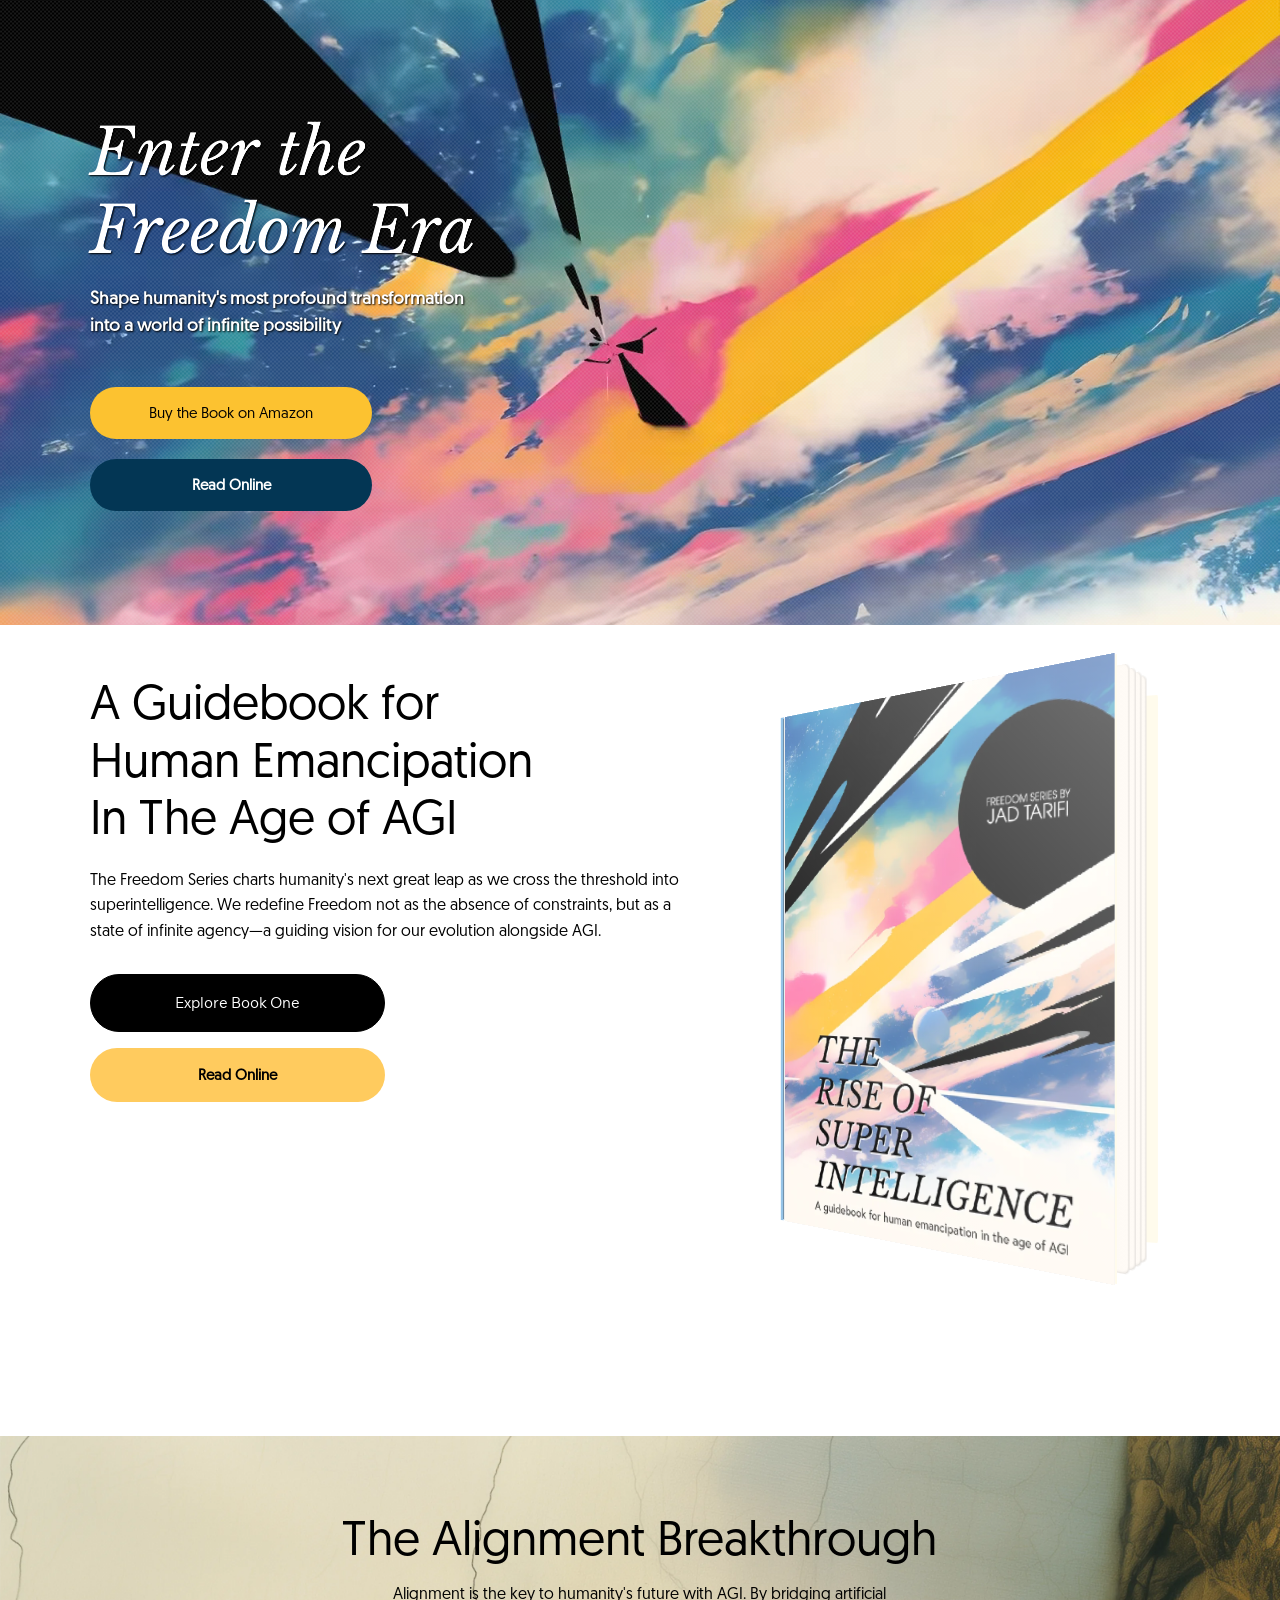
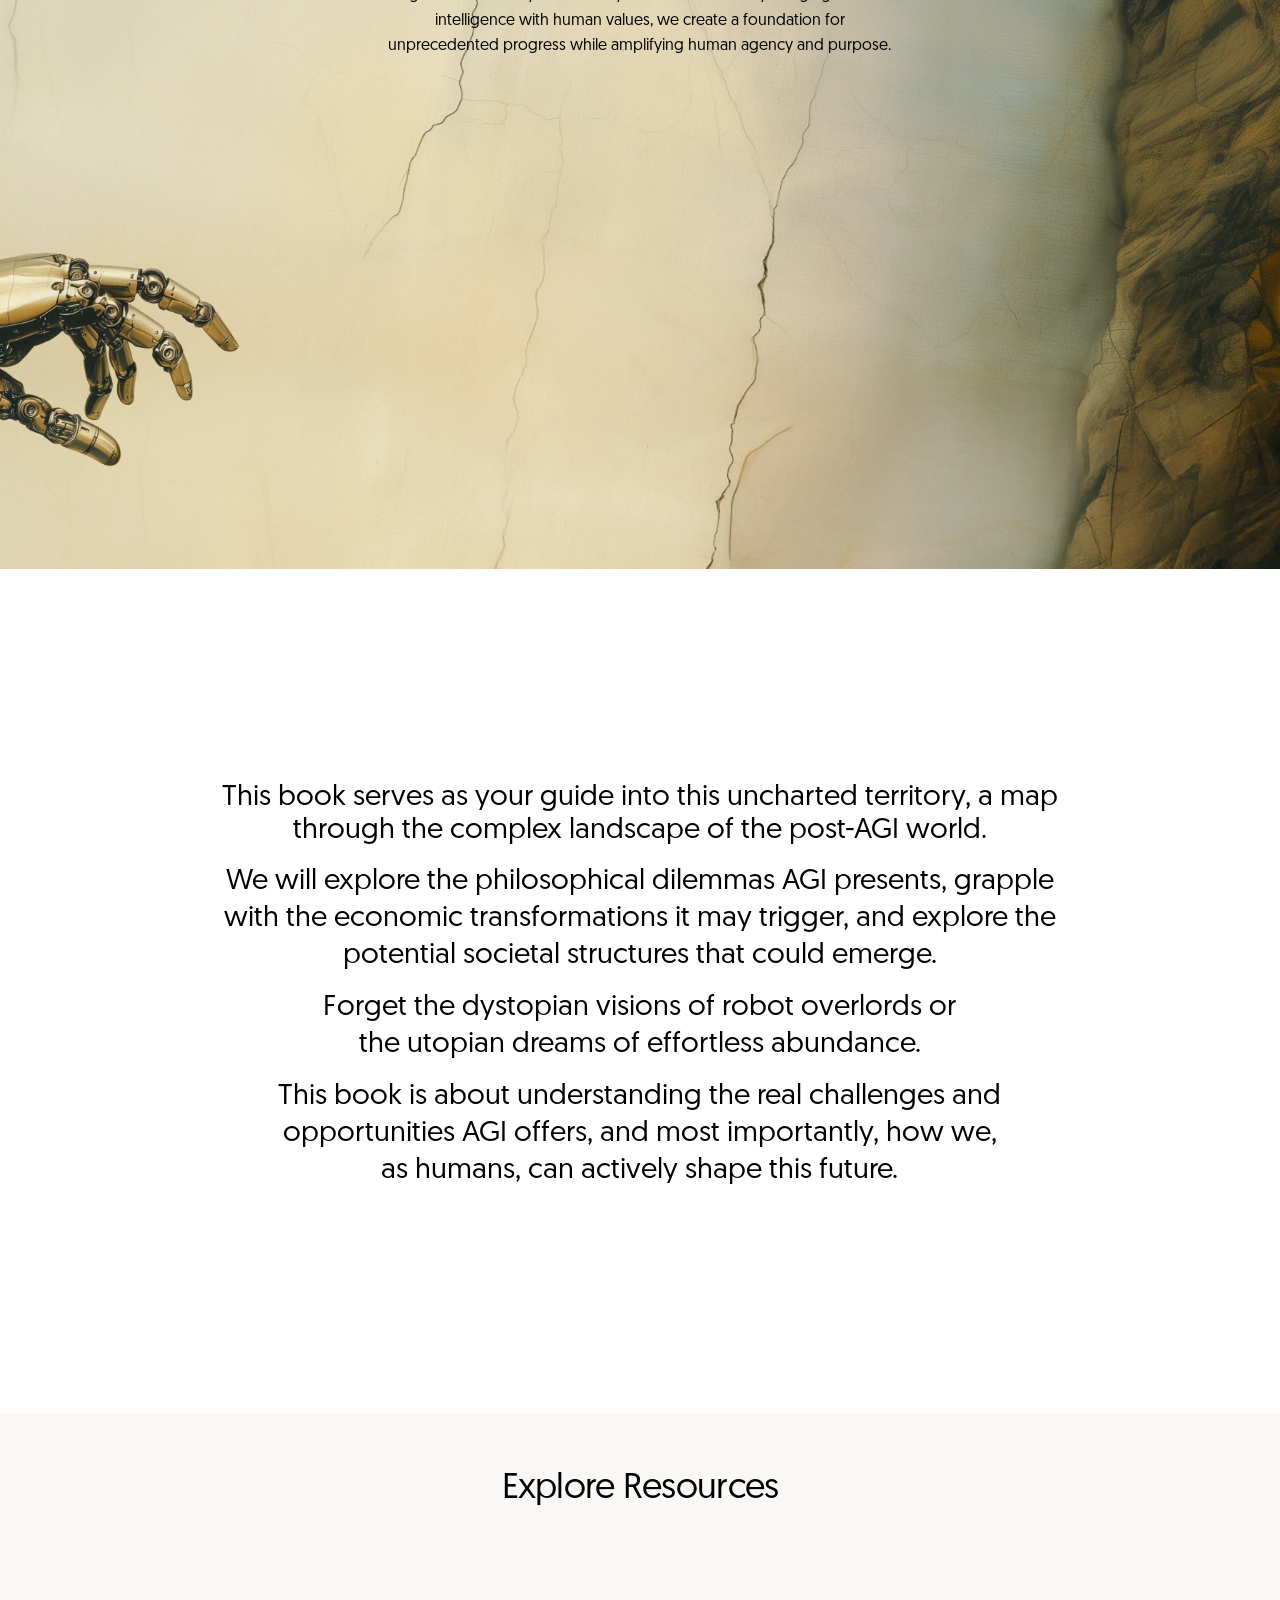
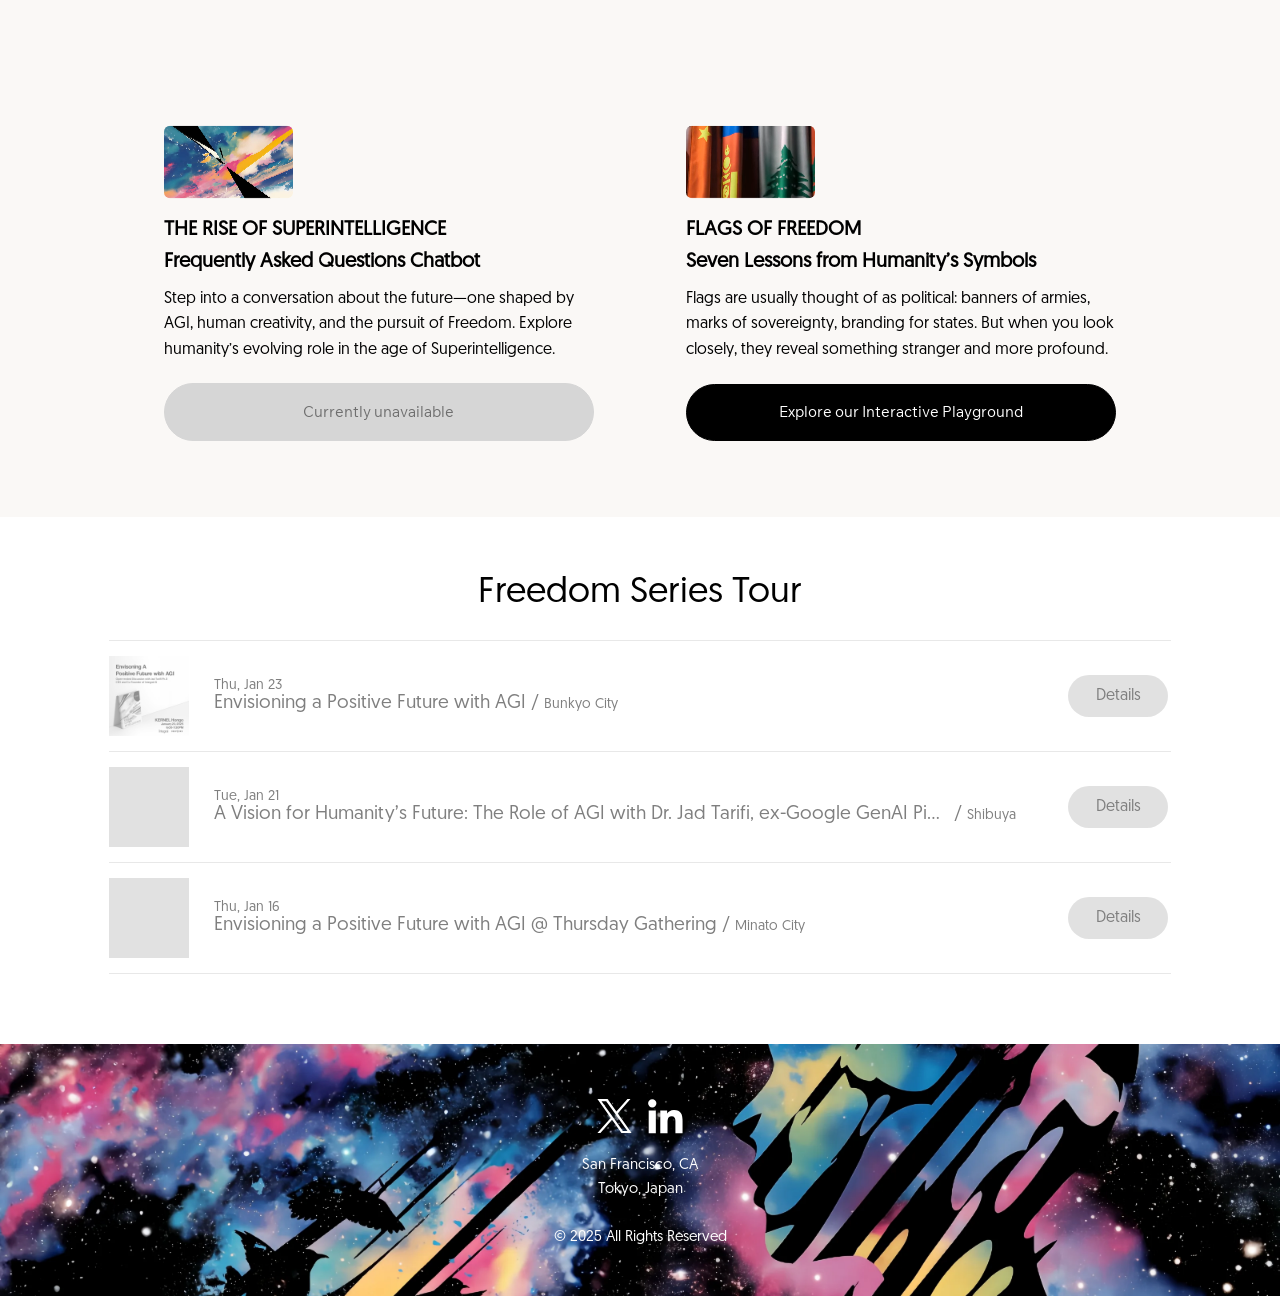
==== index.html @ 7044a7ef "Phones: book hugs the text; navy instead of white past the page ends - book.html: lift the book whil" ====
<!doctype html>
<html lang="en" style=""><head><meta charset="utf-8"/><meta name="viewport" content="width=device-width, initial-scale=1"/><title>Freedom Series</title><style id="wixcss">@font-face{font-family:wfont_de38b1_f09d0793bdf84a0591e0f42e0104a698;src:url(fonts/Geomanist-Regular.otf) format("opentype");font-display:block;ascent-override:90%;descent-override:25%;line-gap-override:0%}
@font-face{font-family:wf_f09d0793bdf84a0591e0f42e0;src:url(fonts/Geomanist-Regular.otf) format("opentype");font-display:block;ascent-override:90%;descent-override:25%;line-gap-override:0%}
@font-face{font-family:orig_geomanist_regular_webfont;src:url(fonts/Geomanist-Regular.otf) format("opentype");font-display:block;ascent-override:90%;descent-override:25%;line-gap-override:0%}
@font-face{font-family:madefor-text;src:url(fonts/wix-madefor-text-latin-400-normal.woff2) format("woff2");font-weight:400;font-style:normal;font-display:block;ascent-override:101%;descent-override:25%;line-gap-override:0%}
@font-face{font-family:madefor-text;src:url(fonts/wix-madefor-text-latin-400-italic.woff2) format("woff2");font-weight:400;font-style:italic;font-display:block;ascent-override:101%;descent-override:25%;line-gap-override:0%}
@font-face{font-family:madefor-text;src:url(fonts/wix-madefor-text-latin-700-normal.woff2) format("woff2");font-weight:700;font-style:normal;font-display:block;ascent-override:101%;descent-override:25%;line-gap-override:0%}
@font-face{font-family:madefor-display-bold;src:url(fonts/wix-madefor-display-latin-700-normal.woff2) format("woff2");font-weight:700;font-style:normal;font-display:block}
@font-face{font-family:madefor-display-bold;src:url(fonts/wix-madefor-display-latin-700-normal.woff2) format("woff2");font-weight:400;font-style:normal;font-display:block}
@font-face{font-family:"libre baskerville";src:url(fonts/libre-baskerville-latin-400-normal.woff2) format("woff2");font-weight:400;font-style:normal;font-display:block}
@font-face{font-family:"libre baskerville";src:url(fonts/libre-baskerville-latin-400-italic.woff2) format("woff2");font-weight:400;font-style:italic;font-display:block}
@font-face{font-family:"libre baskerville";src:url(fonts/libre-baskerville-latin-700-normal.woff2) format("woff2");font-weight:700;font-style:normal;font-display:block}
@font-face{font-family:fahkwang;src:url(fonts/fahkwang-latin-400-normal.woff2) format("woff2");font-weight:400;font-style:normal;font-display:block;ascent-override:100.8%;descent-override:29.2%;line-gap-override:0%}
@font-face{font-family:fahkwang;src:url(fonts/fahkwang-latin-400-italic.woff2) format("woff2");font-weight:400;font-style:italic;font-display:block;ascent-override:100.8%;descent-override:29.2%;line-gap-override:0%}
@font-face{font-family:fahkwang;src:url(fonts/fahkwang-latin-700-normal.woff2) format("woff2");font-weight:700;font-style:normal;font-display:block;ascent-override:100.8%;descent-override:29.2%;line-gap-override:0%}
@font-face{font-family:fahkwang;src:url(fonts/fahkwang-latin-700-italic.woff2) format("woff2");font-weight:700;font-style:italic;font-display:block;ascent-override:100.8%;descent-override:29.2%;line-gap-override:0%}
@font-face{font-family:helvetica-w01-light;src:local('HelveticaNeue-Light'),local('Helvetica Neue Light'),local('Helvetica Light'),local('Helvetica-Light'),local('Arial');font-display:swap}
@font-face{font-family:helvetica-w01-roman;src:local('Helvetica'),local('HelveticaNeue'),local('Helvetica Neue'),local('Arial');font-display:swap}
@font-face{font-family:helvetica-w01-bold;src:local('Helvetica-Bold'),local('Helvetica Bold'),local('HelveticaNeue-Bold'),local('Arial');font-display:swap}
@font-face{font-family:helveticaneuew01-45ligh;src:local('HelveticaNeue-Light'),local('Helvetica Neue Light'),local('Arial');font-display:swap}
@font-face{font-family:helveticaneuew01-65medi;src:local('HelveticaNeue-Medium'),local('Helvetica Neue Medium'),local('Arial');font-display:swap}

@keyframes slide-horizontal-new { 
  0% { transform: translate(100%); }
}
@keyframes slide-horizontal-old { 
  80% { opacity: 1; }
  100% { opacity: 0; transform: translate(-100%); }
}
@keyframes slide-vertical-new { 
  0% { transform: translateY(-100%); }
}
@keyframes slide-vertical-old { 
  80% { opacity: 1; }
  100% { opacity: 0; transform: translateY(100%); }
}
@keyframes out-in-new { 
  0% { opacity: 0; }
}
@keyframes out-in-old { 
  100% { opacity: 0; }
}
:root:active-view-transition { view-transition-name: none; }
:root:active-view-transition::view-transition-group(*) { animation: auto ease 0s 1 normal none running none; }
:root:active-view-transition::view-transition-old(*) { animation: auto ease 0s 1 normal none running none; }
:root:active-view-transition::view-transition-new(*) { animation: auto ease 0s 1 normal none running none; }
:root:active-view-transition #SITE_HEADER { view-transition-name: header-group; }
:root:active-view-transition #WIX_ADS { view-transition-name: wix-ads-group; }
:root:active-view-transition #SITE_FOOTER { view-transition-name: footer-group; }
:root:active-view-transition #BACKGROUND_GROUP_TRANSITION_GROUP > div { view-transition-name: background-group; }
:root:active-view-transition::view-transition-old(*.login-social-bar) { display: none; }
:root:active-view-transition::view-transition-group(page-group) { pointer-events: all; cursor: wait; animation-timing-function: revert; animation-delay: revert; animation-iteration-count: revert; animation-direction: revert; animation-fill-mode: revert; animation-play-state: revert; animation-name: revert; animation-timeline: revert; animation-range: revert; animation-duration: 0.6s; }
:root:active-view-transition::view-transition-old(page-group) { pointer-events: all; cursor: wait; animation-timing-function: revert; animation-delay: revert; animation-iteration-count: revert; animation-direction: revert; animation-fill-mode: revert; animation-play-state: revert; animation-name: revert; animation-timeline: revert; animation-range: revert; animation-duration: 0.6s; }
:root:active-view-transition::view-transition-new(page-group) { pointer-events: all; cursor: wait; animation-timing-function: revert; animation-delay: revert; animation-iteration-count: revert; animation-direction: revert; animation-fill-mode: revert; animation-play-state: revert; animation-name: revert; animation-timeline: revert; animation-range: revert; animation-duration: 0.6s; }
:root:active-view-transition-type(SlideHorizontal)::view-transition-old(page-group) { mix-blend-mode: normal; animation: 0.6s cubic-bezier(0.83, 0, 0.17, 1) 0s 1 normal forwards running slide-horizontal-old; }
:root:active-view-transition-type(SlideHorizontal)::view-transition-new(page-group) { mix-blend-mode: normal; animation: 0.6s cubic-bezier(0.83, 0, 0.17, 1) 0s 1 normal backwards running slide-horizontal-new; }
:root:active-view-transition-type(SlideVertical)::view-transition-old(page-group) { mix-blend-mode: normal; animation: 0.6s cubic-bezier(0.83, 0, 0.17, 1) 0s 1 normal forwards running slide-vertical-old; }
:root:active-view-transition-type(SlideVertical)::view-transition-new(page-group) { mix-blend-mode: normal; animation: 0.6s cubic-bezier(0.83, 0, 0.17, 1) 0s 1 normal backwards running slide-vertical-new; }
:root:active-view-transition-type(OutIn)::view-transition-old(page-group) { animation: 0.35s cubic-bezier(0.22, 1, 0.36, 1) 0s 1 normal forwards running out-in-old; }
:root:active-view-transition-type(OutIn)::view-transition-new(page-group) { animation: 0.35s cubic-bezier(0.64, 0, 0.78, 0) 0.35s 1 normal backwards running out-in-new; }
html, body { vertical-align: baseline; background: 0px 0px; border: 0px; outline: 0px; margin: 0px; padding: 0px; }
body { --scrollbar-width: 0px; text-size-adjust: 100%; font-family: Arial, Helvetica, sans-serif; font-size: 10px; }
html, body { height: 100%; }
body { overflow: auto scroll; }
#SITE_CONTAINER { position: relative; }
:root { --one-unit: 1vw; --section-max-width: 9999px; --spx-stopper-max: 9999px; --spx-stopper-min: 0px; --browser-zoom: 1; }
@supports ((-webkit-appearance:none)) and (stroke-color:transparent) {
:root { --safari-sticky-fix: opacity; --experimental-safari-sticky-fix: translateZ(0); }
}
@supports (container-type:inline-size) {
:root { --one-unit: 1cqw; }
}
div, span, applet, object, iframe, h1, h2, h3, h4, h5, h6, p, blockquote, pre, a, abbr, acronym, address, big, cite, code, del, dfn, em, font, img, ins, kbd, q, s, samp, small, strike, strong, sub, sup, tt, var, b, u, i, center, dl, dt, dd, ol, ul, li, fieldset, form, label, legend, table, caption, tbody, tfoot, thead, tr, th, td, nav, button, section, header, footer, title { vertical-align: baseline; background: 0px 0px; border: 0px; outline: 0px; margin: 0px; padding: 0px; }
textarea, input, select { box-sizing: border-box; font-family: Helvetica, Arial, sans-serif; }
ol, ul { list-style: none; }
a { cursor: pointer; text-decoration: none; }
#site-root { top: var(--wix-ads-height); min-height: 100%; margin: 0px auto; position: relative; }
#site-root img:not([src]) { visibility: hidden; }
#SCROLL_TO_TOP, #SCROLL_TO_BOTTOM { height: 0px; }
:root { --wst-button-color-fill-primary: rgb(var(--color_48)); --wst-button-color-border-primary: rgb(var(--color_49)); --wst-button-color-text-primary: rgb(var(--color_50)); --wst-button-color-fill-primary-hover: rgb(var(--color_51)); --wst-button-color-border-primary-hover: rgb(var(--color_52)); --wst-button-color-text-primary-hover: rgb(var(--color_53)); --wst-button-color-fill-primary-disabled: rgb(var(--color_54)); --wst-button-color-border-primary-disabled: rgb(var(--color_55)); --wst-button-color-text-primary-disabled: rgb(var(--color_56)); --wst-button-color-fill-secondary: rgb(var(--color_57)); --wst-button-color-border-secondary: rgb(var(--color_58)); --wst-button-color-text-secondary: rgb(var(--color_59)); --wst-button-color-fill-secondary-hover: rgb(var(--color_60)); --wst-button-color-border-secondary-hover: rgb(var(--color_61)); --wst-button-color-text-secondary-hover: rgb(var(--color_62)); --wst-button-color-fill-secondary-disabled: rgb(var(--color_63)); --wst-button-color-border-secondary-disabled: rgb(var(--color_64)); --wst-button-color-text-secondary-disabled: rgb(var(--color_65)); --wst-color-fill-base-1: rgb(var(--color_36)); --wst-color-fill-base-2: rgb(var(--color_37)); --wst-color-fill-base-shade-1: rgb(var(--color_38)); --wst-color-fill-base-shade-2: rgb(var(--color_39)); --wst-color-fill-base-shade-3: rgb(var(--color_40)); --wst-color-fill-accent-1: rgb(var(--color_41)); --wst-color-fill-accent-2: rgb(var(--color_42)); --wst-color-fill-accent-3: rgb(var(--color_43)); --wst-color-fill-accent-4: rgb(var(--color_44)); --wst-color-fill-background-primary: rgb(var(--color_11)); --wst-color-fill-background-secondary: rgb(var(--color_12)); --wst-color-text-primary: rgb(var(--color_15)); --wst-color-text-secondary: rgb(var(--color_14)); --wst-color-action: rgb(var(--color_18)); --wst-color-disabled: rgb(var(--color_39)); --wst-color-title: rgb(var(--color_45)); --wst-color-subtitle: rgb(var(--color_46)); --wst-color-line: rgb(var(--color_47)); --wst-font-style-h2: var(--font_2); --wst-font-style-h3: var(--font_3); --wst-font-style-h4: var(--font_4); --wst-font-style-h5: var(--font_5); --wst-font-style-h6: var(--font_6); --wst-font-style-body-large: var(--font_7); --wst-font-style-body-medium: var(--font_8); --wst-font-style-body-small: var(--font_9); --wst-font-style-body-x-small: var(--font_10); --wst-color-custom-1: rgb(var(--color_13)); --wst-color-custom-2: rgb(var(--color_16)); --wst-color-custom-3: rgb(var(--color_17)); --wst-color-custom-4: rgb(var(--color_19)); --wst-color-custom-5: rgb(var(--color_20)); --wst-color-custom-6: rgb(var(--color_21)); --wst-color-custom-7: rgb(var(--color_22)); --wst-color-custom-8: rgb(var(--color_23)); --wst-color-custom-9: rgb(var(--color_24)); --wst-color-custom-10: rgb(var(--color_25)); --wst-color-custom-11: rgb(var(--color_26)); --wst-color-custom-12: rgb(var(--color_27)); --wst-color-custom-13: rgb(var(--color_28)); --wst-color-custom-14: rgb(var(--color_29)); --wst-color-custom-15: rgb(var(--color_30)); --wst-color-custom-16: rgb(var(--color_31)); --wst-color-custom-17: rgb(var(--color_32)); --wst-color-custom-18: rgb(var(--color_33)); --wst-color-custom-19: rgb(var(--color_34)); --wst-color-custom-20: rgb(var(--color_35)); }
:root:active-view-transition .Y3K28_ { view-transition-name: page-group; }
.uvik8H { grid-template-rows: 1fr; grid-template-columns: 1fr; height: 100%; display: grid; }
.uvik8H > div { grid-area: 1 / 1 / 2 / 2; place-self: stretch !important; }
.StylableButton2545352419__root { cursor: pointer; box-sizing: border-box; touch-action: manipulation; border: 0px; width: 100%; min-width: 10px; height: 100%; min-height: 10px; padding: 0px; display: block; }
.StylableButton2545352419__root:not(:hover):not([disabled]).StylableButton2545352419--hasBackgroundColor { background-color: var(--corvid-background-color) !important; }
.StylableButton2545352419__root:hover:not([disabled]).StylableButton2545352419--hasHoverBackgroundColor { background-color: var(--corvid-hover-background-color) !important; }
.StylableButton2545352419__root:not(:hover)[disabled].StylableButton2545352419--hasDisabledBackgroundColor { background-color: var(--corvid-disabled-background-color) !important; }
.StylableButton2545352419__root:not(:hover):not([disabled]).StylableButton2545352419--hasBorderColor { border-color: var(--corvid-border-color) !important; }
.StylableButton2545352419__root:hover:not([disabled]).StylableButton2545352419--hasHoverBorderColor { border-color: var(--corvid-hover-border-color) !important; }
.StylableButton2545352419__root:not(:hover)[disabled].StylableButton2545352419--hasDisabledBorderColor { border-color: var(--corvid-disabled-border-color) !important; }
.StylableButton2545352419__root:not(:hover):not([disabled]).StylableButton2545352419--hasColor, .StylableButton2545352419__root:not(:hover):not([disabled]).StylableButton2545352419--hasColor .StylableButton2545352419__label { color: var(--corvid-color) !important; }
.StylableButton2545352419__root:hover:not([disabled]).StylableButton2545352419--hasHoverColor, .StylableButton2545352419__root:hover:not([disabled]).StylableButton2545352419--hasHoverColor .StylableButton2545352419__label { color: var(--corvid-hover-color) !important; }
.StylableButton2545352419__root:not(:hover)[disabled].StylableButton2545352419--hasDisabledColor, .StylableButton2545352419__root:not(:hover)[disabled].StylableButton2545352419--hasDisabledColor .StylableButton2545352419__label { color: var(--corvid-disabled-color) !important; }
.StylableButton2545352419__link { box-sizing: border-box; color: rgb(0, 0, 0); text-decoration: none; }
.StylableButton2545352419__container { flex-direction: row; flex-grow: 1; flex-basis: auto; justify-content: center; align-items: center; width: 100%; height: 100%; transition: 0.2s, visibility; display: flex; overflow: hidden; }
.StylableButton2545352419__label { text-overflow: ellipsis; text-align: center; white-space: nowrap; min-width: 1.8em; max-width: 100%; transition: inherit; overflow: hidden; }
.StylableButton2545352419__icon { flex-shrink: 0; min-width: 1px; height: 50px; transition: inherit; }
.StylableButton2545352419__icon > span, .StylableButton2545352419__icon svg { width: inherit; height: inherit; display: flex; }
.StylableButton2545352419__root:not(:hover):not([disalbed]).StylableButton2545352419--hasIconColor .StylableButton2545352419__icon svg { fill: var(--corvid-icon-color) !important; stroke: var(--corvid-icon-color) !important; }
.StylableButton2545352419__root:hover:not([disabled]).StylableButton2545352419--hasHoverIconColor .StylableButton2545352419__icon svg { fill: var(--corvid-hover-icon-color) !important; stroke: var(--corvid-hover-icon-color) !important; }
.StylableButton2545352419__root:not(:hover)[disabled].StylableButton2545352419--hasDisabledIconColor .StylableButton2545352419__icon svg { fill: var(--corvid-disabled-icon-color) !important; stroke: var(--corvid-disabled-icon-color) !important; }
@media (forced-colors: active) {
.StylableButton2545352419__root:not([disabled]) { outline-offset: 0px; outline: buttontext solid 2px; }
.StylableButton2545352419__root:hover:not([disabled]), .StylableButton2545352419__root[aria-pressed="true"], .StylableButton2545352419__root[aria-selected="true"], .StylableButton2545352419__root[data-preview="selected"] { outline-offset: 1px; outline: highlight solid 3px; }
.StylableButton2545352419__root:focus, .StylableButton2545352419__root:focus-visible { outline-offset: 1px; outline: highlight solid 3px !important; }
.StylableButton2545352419__icon, .StylableButton2545352419__icon svg:not([data-type="ugc"]):not([data-type="color"]), .StylableButton2545352419__icon svg:not([data-type="ugc"]):not([data-type="color"]) * { fill: currentcolor !important; stroke: currentcolor !important; }
}
.LXgYyC { cursor: pointer; }
.iL7Pq5 { -webkit-tap-highlight-color: rgba(0, 0, 0, 0); opacity: var(--opacity); fill: var(--corvid-fill-color,var(--fill)); fill-opacity: var(--fill-opacity); stroke: var(--corvid-stroke-color,var(--stroke)); stroke-opacity: var(--stroke-opacity); stroke-width: var(--stroke-width); transform: var(--flip); filter: var(--drop-shadow,none); position: absolute; inset: 0px; }
.iL7Pq5 svg { width: var(--svg-calculated-width,100%); height: var(--svg-calculated-height,100%); padding: var(--svg-calculated-padding,0); margin: auto; position: absolute; inset: 0px; }
.iL7Pq5 svg:not([data-type="ugc"]) { overflow: visible; }
@media (forced-colors: active) {
.iL7Pq5 svg:not([data-type="ugc"]):not([data-type="color"]) { fill: currentcolor; }
}
.gx51wo * { vector-effect: non-scaling-stroke; }
@supports ((-webkit-appearance:none)) and (stroke-color:transparent) {
._v6ohL > * > :first-child { vertical-align: top; }
}
@supports (-webkit-touch-callout:none) {
._v6ohL > * > :first-child { vertical-align: top; }
}
.N5mCVp :is(p, h1, h2, h3, h4, h5, h6, ul, ol, span[data-attr-richtext-marker], blockquote, div) [class$="rich-text__text"], .N5mCVp :is(p, h1, h2, h3, h4, h5, h6, ul, ol, span[data-attr-richtext-marker], blockquote, div)[class$="rich-text__text"] { color: var(--corvid-color,currentColor); }
.N5mCVp :is(p, h1, h2, h3, h4, h5, h6, ul, ol, span[data-attr-richtext-marker], blockquote, div) span[style*="color"] { color: var(--corvid-color,currentColor) !important; }
.N8MGzv, .UwkEpO { overflow-wrap: break-word; text-align: start; pointer-events: none; min-height: var(--min-height); min-width: var(--min-width); direction: var(--text-direction); mix-blend-mode: var(--blendMode,normal); text-transform: var(--textTransform,"none"); text-shadow: var(--textOutline,0px 0px transparent),var(--textShadow,0px 0px transparent); }
.N8MGzv > *, .UwkEpO > * { pointer-events: auto; }
.N8MGzv li, .UwkEpO li { font-style: inherit; font-weight: inherit; line-height: inherit; letter-spacing: normal; }
.N8MGzv ol, .UwkEpO ol, .N8MGzv ul, .UwkEpO ul { letter-spacing: normal; margin-inline: 0.5em 0px; line-height: normal; }
.N8MGzv ul, .UwkEpO ul { list-style-type: disc; }
.N8MGzv p, .UwkEpO p, .N8MGzv h1, .UwkEpO h1, .N8MGzv h2, .UwkEpO h2, .N8MGzv h3, .UwkEpO h3, .N8MGzv h4, .UwkEpO h4, .N8MGzv h5, .UwkEpO h5, .N8MGzv h6, .UwkEpO h6, .N8MGzv blockquote, .UwkEpO blockquote, .N8MGzv div, .UwkEpO div { margin-block: 0px; margin: 0px; }
.N8MGzv a, .UwkEpO a { color: inherit; }
.PO9MfV li { margin-inline: 1.3em 0px; }
@media (forced-colors: active) {
.AWXfZq.V3wkP4 a:focus, .AWXfZq.V3wkP4 a:focus-visible, .AWXfZq.UwkEpO a:focus, .AWXfZq.UwkEpO a:focus-visible, .AWXfZq.JykKzs a:focus, .AWXfZq.JykKzs a:focus-visible, .AWXfZq.N8MGzv a:focus, .AWXfZq.N8MGzv a:focus-visible { box-shadow: none; outline-offset: 1px !important; outline: highlight solid 3px !important; }
}
.qe3oTb { pointer-events: none; white-space: nowrap; padding: 0px; overflow: hidden; }
.TvbeET { display: none; }
.HQtdHX[data-focuscycled="active"]:not(:focus-within) { outline: rgba(0, 0, 0, 0) solid 2px; transition: outline 10ms; }
@media (forced-colors: active) {
.w4DepW .tN_ggS .re13Ik .twXk19:hover { outline-offset: -2px; outline: highlight solid 3px; }
}
.Qh0lWW { width: 100%; height: 100%; display: block; }
.Qh0lWW img { max-width: var(--wix-img-max-width,100%); }
.QED8q1 { width: 100%; height: calc(100% - var(--wix-ads-height)); margin-top: var(--wix-ads-height); pointer-events: none; z-index: var(--pinned-layer-in-container,var(--above-all-in-container)); grid-template-rows: 1fr; grid-template-columns: 1fr; display: grid; position: fixed; top: 0px; left: 0px; }
.BqYkvS { pointer-events: none; z-index: 9999; color: rgb(17, 109, 255); opacity: 0; cursor: pointer; background: rgb(255, 255, 255); border-radius: 24px; width: 0px; height: 0px; margin-left: -94px; padding: 0px 24px; font-family: Helvetica, Arial, メイリオ, meiryo, "ヒラギノ角ゴ pro w3", "hiragino kaku gothic pro", sans-serif; font-size: 14px; position: absolute; top: 60px; left: 50%; }
.BqYkvS:focus { opacity: 1; pointer-events: auto; border: 2px solid; width: auto; height: 40px; }
.CUYeWp[data-state~="over"] .wGxoBM, .CUYeWp[data-state~="link"]:hover .wGxoBM { color: rgb(var(--txth,var(--color_14,color_14))); transition: var(--trans,color .4s ease 0s); }
.ETqrjz .g0IvTF { background-color: rgba(var(--bg,var(--color_11,color_11)),var(--alpha-bg,1)); position: absolute; inset: 0px; overflow: hidden; }
.ku1hVK { border-radius: var(--overflow-wrapper-border-radius); }
.S829f_ { pointer-events: var(--ref-container-pointer-events) !important; }
.S829f_ > * { pointer-events: auto; }
.Qh0lWW { width: 100%; height: 100%; display: block; }
.Qh0lWW img { max-width: var(--wix-img-max-width,100%); }
.aDzdcC { clip-path: var(--fill-layer-clip); }
.aDzdcC, .rv3vOe { width: 100%; height: 100%; position: absolute; top: 0px; }
.dnHU4q img { width: 100%; height: 100%; }
.X9nqm0 { opacity: 0; position: absolute; top: 0px; }
.WnIl2C, .OAmk_6 { width: 100%; height: 100%; top: 0px; }
.OAmk_6 { position: absolute; }
.WnIl2C { background-color: var(--fill-layer-background-overlay-color); position: var(--fill-layer-background-overlay-position); opacity: var(--fill-layer-background-overlay-blend-opacity-fallback,1); transform: var(--fill-layer-background-overlay-transform); }
@supports (mix-blend-mode:overlay) {
.WnIl2C { mix-blend-mode: var(--fill-layer-background-overlay-blend-mode); opacity: var(--fill-layer-background-overlay-blend-opacity,1); }
}
.QG9w8P .ayCf9D { width: 100%; height: 100%; position: absolute; top: 0px; }
.QG9w8P .fO4mKs { opacity: var(--fill-layer-image-opacity); height: var(--fill-layer-image-height,100%); }
.QG9w8P .fO4mKs img { width: 100%; height: 100%; }
.ROWgFb { height: 100%; }
.xSZeaB, .g4gDzl { opacity: var(--fill-layer-video-opacity); }
.NgeJ4N { transform: scale(var(--scale,1)); transition: var(--transform-duration,transform 0s); }
.ke5pl1, .Dkb_qa { background-color: rgba(var(--bg,var(--color_11,color_11)),var(--alpha-bg,1)); }
.ke5pl1 > .QG9w8P .LNYVZi { background-color: var(--section-corvid-background-color,var(--bg-overlay-color,rgba(var(--bg,var(--color_11,color_11)),var(--alpha-bg,1)))); }
.QG9w8P { width: 100%; height: 100%; mask-image: var(--mask-image,none); mask-position: var(--mask-position,0); mask-size: var(--mask-size,100%); mask-repeat: var(--mask-repeat,no-repeat); pointer-events: var(--fill-layer-background-media-pointer-events); position: absolute; top: 0px; left: 0px; overflow: hidden; }
.LNYVZi { background-color: var(--bg-overlay-color); background-image: var(--bg-gradient); transition: var(--inherit-transition); }
.fwXYgt:hover .HTT0h5 { pointer-events: auto; clip: auto; opacity: 1; }
.HTT0h5:focus, .HTT0h5:hover, .HTT0h5:active { pointer-events: auto; clip: auto; opacity: 1; }
.HFEOE3 { --container-corvid-border-color: rgba(var(--brd,var(--color_15,color_15)),var(--alpha-brd,1)); --container-corvid-border-size: var(--brw,1px); --container-corvid-background-color: var(--background,rgba(var(--bg,var(--color_11,color_11)),var(--alpha-bg,1))); --overflow-wrapper-border-radius: var(--rd); --backdrop-filter: $backdrop-filter; }
.NaeT1r { box-shadow: none !important; background: 0px 0px !important; border-width: medium !important; border-style: none !important; border-color: currentcolor !important; border-image: none !important; }
.NYfD3h { border: var(--container-corvid-border-width,var(--brw,1px)) solid var(--container-corvid-border-color,rgba(var(--brd,var(--color_15,color_15)),var(--alpha-brd,1))); background-color: var(--container-corvid-background-color,var(--background,rgba(var(--bg,var(--color_11,color_11)),var(--alpha-bg,1)))); background-image: var(--bg-gradient,none); backdrop-filter: var(--backdrop-filter,none); border-radius: var(--rd,5px); box-shadow: var(--shd,0 1px 4px #0009); position: absolute; inset: 0px; }
.jdJeEr { width: unset !important; min-width: unset !important; max-width: unset !important; height: unset !important; min-height: unset !important; max-height: unset !important; z-index: unset !important; margin: 0px !important; padding: 0px !important; position: absolute !important; inset: 0px !important; }
.ooGRUo { display: contents; }
.Qh0lWW { width: 100%; height: 100%; display: block; }
.Qh0lWW img { max-width: var(--wix-img-max-width,100%); }
.aDzdcC { clip-path: var(--fill-layer-clip); }
.aDzdcC, .rv3vOe { width: 100%; height: 100%; position: absolute; top: 0px; }
.dnHU4q img { width: 100%; height: 100%; }
.X9nqm0 { opacity: 0; position: absolute; top: 0px; }
.WnIl2C, .OAmk_6 { width: 100%; height: 100%; top: 0px; }
.OAmk_6 { position: absolute; }
.WnIl2C { background-color: var(--fill-layer-background-overlay-color); position: var(--fill-layer-background-overlay-position); opacity: var(--fill-layer-background-overlay-blend-opacity-fallback,1); transform: var(--fill-layer-background-overlay-transform); }
@supports (mix-blend-mode:overlay) {
.WnIl2C { mix-blend-mode: var(--fill-layer-background-overlay-blend-mode); opacity: var(--fill-layer-background-overlay-blend-opacity,1); }
}
.QG9w8P .ayCf9D { width: 100%; height: 100%; position: absolute; top: 0px; }
.QG9w8P .fO4mKs { opacity: var(--fill-layer-image-opacity); height: var(--fill-layer-image-height,100%); }
.QG9w8P .fO4mKs img { width: 100%; height: 100%; }
.ROWgFb { height: 100%; }
.xSZeaB, .g4gDzl { opacity: var(--fill-layer-video-opacity); }
.NgeJ4N { transform: scale(var(--scale,1)); transition: var(--transform-duration,transform 0s); }
.ke5pl1, .Dkb_qa { background-color: rgba(var(--bg,var(--color_11,color_11)),var(--alpha-bg,1)); }
.ke5pl1 > .QG9w8P .LNYVZi { background-color: var(--section-corvid-background-color,var(--bg-overlay-color,rgba(var(--bg,var(--color_11,color_11)),var(--alpha-bg,1)))); }
.QG9w8P { width: 100%; height: 100%; mask-image: var(--mask-image,none); mask-position: var(--mask-position,0); mask-size: var(--mask-size,100%); mask-repeat: var(--mask-repeat,no-repeat); pointer-events: var(--fill-layer-background-media-pointer-events); position: absolute; top: 0px; left: 0px; overflow: hidden; }
.LNYVZi { background-color: var(--bg-overlay-color); background-image: var(--bg-gradient); transition: var(--inherit-transition); }
.fwXYgt:hover .HTT0h5 { pointer-events: auto; clip: auto; opacity: 1; }
.HTT0h5:focus, .HTT0h5:hover, .HTT0h5:active { pointer-events: auto; clip: auto; opacity: 1; }
.ZhVEJq { touch-action: manipulation; }
.PoVCDy { text-align: initial; box-sizing: border-box; align-items: center; justify-content: var(--label-align); width: max-content; min-width: 100%; display: flex; }
@media (forced-colors: active) {
.PoVCDy { outline-offset: 0px; outline: buttontext solid 2px; }
.PoVCDy:hover { outline-offset: 1px; outline: highlight solid 3px; }
.PoVCDy:focus, .PoVCDy:focus-visible { outline-offset: 1px; outline: highlight solid 3px !important; }
}
.PoVCDy::before { content: ""; max-width: var(--margin-start,0px); flex-grow: 1; align-self: stretch; }
.PoVCDy::after { content: ""; max-width: var(--margin-end,0px); flex-grow: 1; align-self: stretch; }
.lIkFMb { display: var(--display); --display: grid; grid-template-columns: minmax(0px, 1fr); }
.lIkFMb .PoVCDy { border-radius: var(--corvid-border-radius,var(--rd,0)); transition: var(--trans1,border-color .4s ease 0s, background-color .4s ease 0s); box-shadow: var(--shd,0 1px 4px #0009); padding-left: var(--horizontalPadding,0); padding-right: var(--horizontalPadding,0); padding-top: var(--verticalPadding,0); padding-bottom: var(--verticalPadding,0); width: auto; position: relative; }
.lIkFMb .PoVCDy::before { width: var(--margin-start,0px); flex-shrink: 0; }
.lIkFMb .PoVCDy::after { width: var(--margin-end,0px); flex-shrink: 0; }
.lIkFMb .Gf1CuA { font: var(--fnt,var(--font_5)); transition: var(--trans2,color .4s ease 0s); color: var(--corvid-color,rgb(var(--txt,var(--color_15,color_15)))); position: relative; }
.lIkFMb[aria-disabled="false"] .PoVCDy { background-color: var(--corvid-background-color,rgba(var(--bg,var(--color_17,color_17)),var(--alpha-bg,1))); border: solid var(--corvid-border-color,rgba(var(--brd,var(--color_15,color_15)),var(--alpha-brd,1))) var(--corvid-border-width,var(--brw,0)); cursor: pointer !important; }
body:not(.device-mobile-optimized) .lIkFMb[aria-disabled="false"]:hover .PoVCDy, :host(:not(.device-mobile-optimized)) .lIkFMb[aria-disabled="false"]:hover .PoVCDy { background-color: var(--corvid-hover-background-color,rgba(var(--bgh,var(--color_18,color_18)),var(--alpha-bgh,1))); border-color: var(--corvid-hover-border-color,rgba(var(--brdh,var(--color_15,color_15)),var(--alpha-brdh,1))); }
body:not(.device-mobile-optimized) .lIkFMb[aria-disabled="false"]:hover .Gf1CuA, :host(:not(.device-mobile-optimized)) .lIkFMb[aria-disabled="false"]:hover .Gf1CuA { color: var(--corvid-hover-color,rgb(var(--txth,var(--color_15,color_15)))); }
.lIkFMb .Gf1CuA { text-align: var(--label-text-align); }
.ku1hVK { border-radius: var(--overflow-wrapper-border-radius); }
.ArRNfA { --container-corvid-background-color: rgba(var(--bg,var(--color_11,color_11)),var(--alpha-bg,1)); --container-corvid-border-color: rgba(var(--borderColor,0, 0, 0),var(--alpha-borderColor,0)); direction: var(--wix-opt-in-direction,ltr); background-color: var(--container-corvid-background-color,rgba(var(--bg,var(--color_11,color_11)),var(--alpha-bg,1))); border-style: solid; border-color: var(--container-corvid-border-color,rgba(var(--borderColor,0, 0, 0),var(--alpha-borderColor,0))); background-image: var(--bg-gradient,none); box-shadow: var(--boxShadow,0 0 0 #0000); border-width: var(--borderWidth,0px); border-radius: var(--borderRadius,0); }
.i4P7Vt { mix-blend-mode: var(--blendMode,normal); position: relative; }
.i4P7Vt img { width: 100%; height: 100%; opacity: var(--mediaOpacity,1); mask-image: var(--mask-image,none); mask-position: var(--mask-position,0); mask-size: var(--mask-size,100% 100%); mask-repeat: var(--mask-repeat,no-repeat); display: block; }
.i4P7Vt.ZYZJBv img { object-fit: var(--responsive-img-object-fit); }
.i4P7Vt .YX2qkL { background-color: rgba(var(--backgroundColor,var(--color_8,color_8)),var(--alpha-backgroundColor,1)); border-color: rgba(var(--borderColor,var(--color_8,color_8)),var(--alpha-borderColor,1)); border-width: var(--borderWidth,0); border-radius: var(--cornerRadius,0); box-shadow: var(--boxShadow,none); box-sizing: border-box; border-style: solid; position: absolute; inset: 0px; overflow: hidden; }
.i4P7Vt .YX2qkL .qR3Oj6 { box-sizing: content-box; width: 100%; height: 100%; padding: var(--borderWidth,0); inset: calc(-1*var(--borderWidth,0)); position: absolute; }
@supports (-webkit-touch-callout:none) {
.O5G82F { overflow: scroll; }
}
.ku1hVK { border-radius: var(--overflow-wrapper-border-radius); }
.Qh0lWW { width: 100%; height: 100%; display: block; }
.Qh0lWW img { max-width: var(--wix-img-max-width,100%); }
.aDzdcC { clip-path: var(--fill-layer-clip); }
.aDzdcC, .rv3vOe { width: 100%; height: 100%; position: absolute; top: 0px; }
.dnHU4q img { width: 100%; height: 100%; }
.X9nqm0 { opacity: 0; position: absolute; top: 0px; }
.WnIl2C, .OAmk_6 { width: 100%; height: 100%; top: 0px; }
.OAmk_6 { position: absolute; }
.WnIl2C { background-color: var(--fill-layer-background-overlay-color); position: var(--fill-layer-background-overlay-position); opacity: var(--fill-layer-background-overlay-blend-opacity-fallback,1); transform: var(--fill-layer-background-overlay-transform); }
@supports (mix-blend-mode:overlay) {
.WnIl2C { mix-blend-mode: var(--fill-layer-background-overlay-blend-mode); opacity: var(--fill-layer-background-overlay-blend-opacity,1); }
}
.QG9w8P { width: 100%; height: 100%; mask-image: var(--mask-image,none); mask-position: var(--mask-position,0); mask-size: var(--mask-size,100%); mask-repeat: var(--mask-repeat,no-repeat); pointer-events: var(--fill-layer-background-media-pointer-events); position: absolute; top: 0px; left: 0px; overflow: hidden; }
.QG9w8P .ayCf9D { width: 100%; height: 100%; position: absolute; top: 0px; }
.QG9w8P .fO4mKs { opacity: var(--fill-layer-image-opacity); height: var(--fill-layer-image-height,100%); }
.QG9w8P .fO4mKs img { width: 100%; height: 100%; }
.ROWgFb { height: 100%; }
.LNYVZi { background-color: var(--bg-overlay-color); background-image: var(--bg-gradient); transition: var(--inherit-transition); }
.xSZeaB, .g4gDzl { opacity: var(--fill-layer-video-opacity); }
.NgeJ4N { transform: scale(var(--scale,1)); transition: var(--transform-duration,transform 0s); }
.LH0J3M::before { grid-area: 1 / 1 / 2 / 2; }
.UeoHYs { transform: var(--fill-container-transform); overflow: var(--fill-container-overflow); box-shadow: var(--box-shadow); border-radius: var(--border-radius); border-width: var(--border-width); border-style: var(--border-style); border-color: var(--border-color); filter: var(--fill-container-drop-shadow,none); margin: var(--border-compensate-margin,0px); position: absolute; inset: 0px; }
.UeoHYs:focus { z-index: auto !important; }
.gbYoYU { transform: var(--fill-transform); }
.IuQm4G { opacity: 0; transition-property: transform, opacity; transition-duration: 0.15s, 0.5s; transition-timing-function: cubic-bezier(0.12, 0, 0.39, 0), cubic-bezier(0.61, 1, 0.88, 1); position: absolute; inset: 0px; }
.uqsi3c { opacity: 0; transition-duration: 0.3s, 0.1s; transition-timing-function: cubic-bezier(0.12, 0, 0.39, 0), cubic-bezier(0.61, 1, 0.88, 1); transform: scale(0.95); }
.JODVkC { cursor: pointer; opacity: 0; filter: drop-shadow(rgb(0, 0, 0) 0px 0px 1px); transition: opacity 0.2s cubic-bezier(0.12, 0, 0.39, 0) 0.2s; }
.JODVkC:focus { opacity: 1; }
.lK18Ei { width: 48px; }
.juFBxh, .QpcXUG { opacity: 0; margin: 5px 10px 7px 8px; }
@media (prefers-reduced-motion: no-preference) {
.LH0J3M[data-has-play] { cursor: pointer; }
}
.LH0J3M[data-no-audio] .JODVkC { --display: none; display: none; }
.LH0J3M[data-playing] .IuQm4G { opacity: 0; transition-duration: 0.15s, 0.3s; }
.LH0J3M[data-audio="on"] .juFBxh, .LH0J3M[data-audio="off"] .QpcXUG { opacity: 1; }
.LH0J3M:has(:focus-visible:not(.JODVkC)) .UCYv5s { outline-offset: 1px; outline: rgb(17, 109, 255) solid 2px; box-shadow: rgb(255, 255, 255) 0px 0px 1px 2px; }
.LH0J3M:has(:focus-visible:not(.JODVkC))[data-playing] .uqsi3c { opacity: 1; }
.LH0J3M:has(:focus-visible:not(.JODVkC))[data-playing] .IuQm4G { opacity: 0; }
.LH0J3M:has(:focus-visible:not(.JODVkC)) .UeoHYs { box-shadow: none; }
@media (prefers-reduced-motion: reduce) {
.LH0J3M { cursor: pointer; }
.LH0J3M .IuQm4G { opacity: 0.99; }
}
.LXgYyC { cursor: pointer; }
.iL7Pq5 { -webkit-tap-highlight-color: rgba(0, 0, 0, 0); opacity: var(--opacity); fill: var(--corvid-fill-color,var(--fill)); fill-opacity: var(--fill-opacity); stroke: var(--corvid-stroke-color,var(--stroke)); stroke-opacity: var(--stroke-opacity); stroke-width: var(--stroke-width); transform: var(--flip); filter: var(--drop-shadow,none); position: absolute; inset: 0px; }
.iL7Pq5 svg { width: var(--svg-calculated-width,100%); height: var(--svg-calculated-height,100%); padding: var(--svg-calculated-padding,0); margin: auto; position: absolute; inset: 0px; }
.iL7Pq5 svg:not([data-type="ugc"]) { overflow: visible; }
@media (forced-colors: active) {
.iL7Pq5 svg:not([data-type="ugc"]):not([data-type="color"]) { fill: currentcolor; }
}
.gx51wo * { vector-effect: non-scaling-stroke; }
.LH0J3M::before { grid-area: 1 / 1 / 2 / 2; }
.UeoHYs { transform: var(--fill-container-transform); overflow: var(--fill-container-overflow); box-shadow: var(--box-shadow); border-radius: var(--border-radius); border-width: var(--border-width); border-style: var(--border-style); border-color: var(--border-color); filter: var(--fill-container-drop-shadow,none); margin: var(--border-compensate-margin,0px); position: absolute; inset: 0px; }
.UeoHYs:focus { z-index: auto !important; }
.gbYoYU { transform: var(--fill-transform); }
.IuQm4G { opacity: 0; transition-property: transform, opacity; transition-duration: 0.15s, 0.5s; transition-timing-function: cubic-bezier(0.12, 0, 0.39, 0), cubic-bezier(0.61, 1, 0.88, 1); position: absolute; inset: 0px; }
.uqsi3c { opacity: 0; transition-duration: 0.3s, 0.1s; transition-timing-function: cubic-bezier(0.12, 0, 0.39, 0), cubic-bezier(0.61, 1, 0.88, 1); transform: scale(0.95); }
.JODVkC { cursor: pointer; opacity: 0; filter: drop-shadow(rgb(0, 0, 0) 0px 0px 1px); transition: opacity 0.2s cubic-bezier(0.12, 0, 0.39, 0) 0.2s; }
.JODVkC:focus { opacity: 1; }
.lK18Ei { width: 48px; }
.juFBxh, .QpcXUG { opacity: 0; margin: 5px 10px 7px 8px; }
@media (prefers-reduced-motion: no-preference) {
.LH0J3M[data-has-play] { cursor: pointer; }
}
.LH0J3M[data-no-audio] .JODVkC { --display: none; display: none; }
.LH0J3M[data-playing] .IuQm4G { opacity: 0; transition-duration: 0.15s, 0.3s; }
.LH0J3M[data-audio="on"] .juFBxh, .LH0J3M[data-audio="off"] .QpcXUG { opacity: 1; }
.LH0J3M:has(:focus-visible:not(.JODVkC)) .UCYv5s { outline-offset: 1px; outline: rgb(17, 109, 255) solid 2px; box-shadow: rgb(255, 255, 255) 0px 0px 1px 2px; }
.LH0J3M:has(:focus-visible:not(.JODVkC))[data-playing] .uqsi3c { opacity: 1; }
.LH0J3M:has(:focus-visible:not(.JODVkC))[data-playing] .IuQm4G { opacity: 0; }
.LH0J3M:has(:focus-visible:not(.JODVkC)) .UeoHYs { box-shadow: none; }
@media (prefers-reduced-motion: reduce) {
.LH0J3M { cursor: pointer; }
.LH0J3M .IuQm4G { opacity: 0.99; }
}
.LXgYyC { cursor: pointer; }
.iL7Pq5 { -webkit-tap-highlight-color: rgba(0, 0, 0, 0); opacity: var(--opacity); fill: var(--corvid-fill-color,var(--fill)); fill-opacity: var(--fill-opacity); stroke: var(--corvid-stroke-color,var(--stroke)); stroke-opacity: var(--stroke-opacity); stroke-width: var(--stroke-width); transform: var(--flip); filter: var(--drop-shadow,none); position: absolute; inset: 0px; }
.iL7Pq5 svg { width: var(--svg-calculated-width,100%); height: var(--svg-calculated-height,100%); padding: var(--svg-calculated-padding,0); margin: auto; position: absolute; inset: 0px; }
.iL7Pq5 svg:not([data-type="ugc"]) { overflow: visible; }
@media (forced-colors: active) {
.iL7Pq5 svg:not([data-type="ugc"]):not([data-type="color"]) { fill: currentcolor; }
}
.gx51wo * { vector-effect: non-scaling-stroke; }
.LH0J3M::before { grid-area: 1 / 1 / 2 / 2; }
.UeoHYs { transform: var(--fill-container-transform); overflow: var(--fill-container-overflow); box-shadow: var(--box-shadow); border-radius: var(--border-radius); border-width: var(--border-width); border-style: var(--border-style); border-color: var(--border-color); filter: var(--fill-container-drop-shadow,none); margin: var(--border-compensate-margin,0px); position: absolute; inset: 0px; }
.UeoHYs:focus { z-index: auto !important; }
.gbYoYU { transform: var(--fill-transform); }
.IuQm4G { opacity: 0; transition-property: transform, opacity; transition-duration: 0.15s, 0.5s; transition-timing-function: cubic-bezier(0.12, 0, 0.39, 0), cubic-bezier(0.61, 1, 0.88, 1); position: absolute; inset: 0px; }
.uqsi3c { opacity: 0; transition-duration: 0.3s, 0.1s; transition-timing-function: cubic-bezier(0.12, 0, 0.39, 0), cubic-bezier(0.61, 1, 0.88, 1); transform: scale(0.95); }
.JODVkC { cursor: pointer; opacity: 0; filter: drop-shadow(rgb(0, 0, 0) 0px 0px 1px); transition: opacity 0.2s cubic-bezier(0.12, 0, 0.39, 0) 0.2s; }
.JODVkC:focus { opacity: 1; }
.lK18Ei { width: 48px; }
.juFBxh, .QpcXUG { opacity: 0; margin: 5px 10px 7px 8px; }
@media (prefers-reduced-motion: no-preference) {
.LH0J3M[data-has-play] { cursor: pointer; }
}
.LH0J3M[data-no-audio] .JODVkC { --display: none; display: none; }
.LH0J3M[data-playing] .IuQm4G { opacity: 0; transition-duration: 0.15s, 0.3s; }
.LH0J3M[data-audio="on"] .juFBxh, .LH0J3M[data-audio="off"] .QpcXUG { opacity: 1; }
.LH0J3M:has(:focus-visible:not(.JODVkC)) .UCYv5s { outline-offset: 1px; outline: rgb(17, 109, 255) solid 2px; box-shadow: rgb(255, 255, 255) 0px 0px 1px 2px; }
.LH0J3M:has(:focus-visible:not(.JODVkC))[data-playing] .uqsi3c { opacity: 1; }
.LH0J3M:has(:focus-visible:not(.JODVkC))[data-playing] .IuQm4G { opacity: 0; }
.LH0J3M:has(:focus-visible:not(.JODVkC)) .UeoHYs { box-shadow: none; }
@media (prefers-reduced-motion: reduce) {
.LH0J3M { cursor: pointer; }
.LH0J3M .IuQm4G { opacity: 0.99; }
}
.WZxFET { direction: var(--btn-direction); cursor: pointer; min-width: var(--btn-min-width); box-sizing: border-box; touch-action: manipulation; border-left: var(--border-left); border-right: var(--border-right); border-top: var(--border-top); border-bottom: var(--border-bottom); border-top-left-radius: var(--border-top-left-radius); border-top-right-radius: var(--border-top-right-radius); border-bottom-left-radius: var(--border-bottom-left-radius); border-bottom-right-radius: var(--border-bottom-right-radius); width: 100%; height: 100%; min-height: 10px; box-shadow: var(--box-shadow); background: var(--background); padding-left: var(--padding-left); padding-right: var(--padding-right); padding-top: var(--padding-top); padding-bottom: var(--padding-bottom); display: block; }
@media (forced-colors: active) {
.WZxFET:not(:disabled) { outline-offset: 0px; outline: buttontext solid 2px; }
.WZxFET:not(:disabled):hover, .WZxFET:not(:disabled)[aria-pressed="true"], .WZxFET:not(:disabled)[aria-selected="true"], .WZxFET:not(:disabled)[data-preview="selected"] { outline-offset: 1px; outline: highlight solid 3px; }
.WZxFET:not(:disabled):focus, .WZxFET:not(:disabled):focus-visible { outline-offset: 1px; outline: highlight solid 3px !important; }
}
.WZxFET.LEgq9n:not(:hover):not(:disabled) { border-color: var(--corvid-border-color,initial); }
.WZxFET.ANbqd3:not(:hover):not(:disabled) { background-color: var(--corvid-background-color,var(--background)); }
.WZxFET:hover, .WZxFET [data-preview="hover"] { border-left: var(--hover-border-left,var(--border-left)); border-right: var(--hover-border-right,var(--border-right)); border-top: var(--hover-border-top,var(--border-top)); border-bottom: var(--hover-border-bottom,var(--border-bottom)); border-top-left-radius: var(--hover-border-top-left-radius,var(--border-top-left-radius)); border-top-right-radius: var(--hover-border-top-right-radius,var(--border-top-right-radius)); border-bottom-left-radius: var(--hover-border-bottom-left-radius,var(--border-bottom-left-radius)); border-bottom-right-radius: var(--hover-border-bottom-right-radius,var(--border-bottom-right-radius)); box-shadow: var(--hover-box-shadow,var(--box-shadow)); background: var(--hover-background,var(--background)); padding-left: var(--hover-padding-left,var(--padding-left)); padding-right: var(--hover-padding-right,var(--padding-right)); padding-top: var(--hover-padding-top,var(--padding-top)); padding-bottom: var(--hover-padding-bottom,var(--padding-bottom)); }
.WZxFET.QHgQsb:hover:not(:disabled) { border-color: var(--corvid-hover-border-color,initial); }
.WZxFET.YXO83s:hover:not(:disabled) { background-color: var(--corvid-hover-background-color,var(--hover-background,var(--background))); }
.WZxFET:disabled, .WZxFET [data-preview="disabled"] { cursor: default; border-left: var(--disabled-border-left,var(--border-left)); border-right: var(--disabled-border-right,var(--border-right)); border-top: var(--disabled-border-top,var(--border-top)); border-bottom: var(--disabled-border-bottom,var(--border-bottom)); border-top-left-radius: var(--disabled-border-top-left-radius,var(--border-top-left-radius)); border-top-right-radius: var(--disabled-border-top-right-radius,var(--border-top-right-radius)); border-bottom-left-radius: var(--disabled-border-bottom-left-radius,var(--border-bottom-left-radius)); border-bottom-right-radius: var(--disabled-border-bottom-right-radius,var(--border-bottom-right-radius)); box-shadow: var(--disabled-box-shadow,var(--box-shadow)); background: var(--disabled-background,var(--background)); padding-left: var(--disabled-padding-left,var(--padding-left)); padding-right: var(--disabled-padding-right,var(--padding-right)); padding-top: var(--disabled-padding-top,var(--padding-top)); padding-bottom: var(--disabled-padding-bottom,var(--padding-bottom)); }
.WZxFET.Pl_R65:disabled:not(:hover) { border-color: var(--corvid-disabled-border-color,initial); }
.WZxFET.qSNL2N:disabled:not(:hover) { background-color: var(--corvid-disabled-background-color,var(--disabled-background,var(--background))); }
.QeinDR { display:var(--label-display);font:var(--font,var(--font_8));color:var(--color);letter-spacing:var(--letter-spacing);line-height:var(--line-height);text-decoration-line:var(--text-decoration);direction:var(--direction);text-align:var(--text-align,revert);background-color:var(--text-highlight,transparent);text-transform:var(--text-transform);text-shadow:var(--text-outline),var(--text-shadow);overflow:var(--overflow,hidden);text-overflow:var(--label-text-overflow);white-space:var(--label-white-space);min-width:1.8em;max-width:100%;transition:inherit }
.WZxFET.xXDwXs:not(:hover):not(:disabled) .QeinDR { color: var(--corvid-color,var(--color)); }
.WZxFET:hover .QeinDR, .WZxFET [data-preview="hover"] .QeinDR { display:var(--hover-label-display,var(--label-display));font:var(--hover-font,var(--font));color:var(--hover-color,var(--color));letter-spacing:var(--hover-letter-spacing,var(--letter-spacing));line-height:var(--hover-line-height,var(--line-height));text-decoration-line:var(--hover-text-decoration,var(--text-decoration));direction:var(--hover-direction,var(--direction));text-align:var(--hover-text-align,var(--text-align,revert));background-color:var(--hover-text-highlight,var(--text-highlight,transparent));text-transform:var(--hover-text-transform,var(--text-transform));text-shadow:var(--hover-text-outline,var(--text-outline)),var(--hover-text-shadow,var(--text-shadow)) }
.WZxFET.DEbY45:hover:not(:disabled) .QeinDR { color: var(--corvid-hover-color,var(--hover-color,var(--color))); }
.WZxFET:disabled .QeinDR, .WZxFET [data-preview="disabled"] .QeinDR { display: var(--disabled-label-display,var(--label-display)); font-style: ; font-variant-ligatures: ; font-variant-caps: ; font-variant-numeric: ; font-variant-east-asian: ; font-variant-alternates: ; font-variant-position: ; font-variant-emoji: ; font-weight: ; font-stretch: ; font-size: ; font-family: ; font-optical-sizing: ; font-size-adjust: ; font-kerning: ; font-feature-settings: ; font-variation-settings: ; font-language-override: ; color: var(--disabled-color,var(--color)); letter-spacing: var(--disabled-letter-spacing,var(--letter-spacing)); line-height: var(--disabled-line-height,var(--line-height)); text-decoration-line: var(--disabled-text-decoration,var(--text-decoration)); direction: var(--disabled-direction,var(--direction)); text-align: var(--disabled-text-align,var(--text-align,revert)); background-color: var(--disabled-text-highlight,var(--text-highlight,transparent)); text-transform: var(--disabled-text-transform,var(--text-transform)); text-shadow: var(--disabled-text-outline,var(--text-outline)),var(--disabled-text-shadow,var(--text-shadow)); }
.WZxFET.liVS6k:disabled:not(:hover) .QeinDR { color: var(--corvid-disabled-color,var(--disabled-color,var(--color))); }
.OOhWpA { box-sizing: border-box; color: rgb(0, 0, 0); text-decoration: none; }
.UPWJFm { justify-content: var(--container-justify-content); flex-basis: auto; flex-direction: var(--container-flex-direction); align-items: var(--container-align-items); gap: var(--content-gap,"0px"); flex-grow: 1; width: 100%; height: 100%; transition: 0.4s, visibility; display: flex; overflow: hidden; }
.vwUNxR { min-width: 1px; display: var(--icon-display); width: var(--icon-size); height: var(--icon-size); fill: var(--icon-color); flex-shrink: 0; order: var(--icon-order,0); transform: rotate(var(--icon-rotation)); transition: inherit; }
.WZxFET.PlqraU:not(:hover):not(:disabled) .vwUNxR { fill: var(--corvid-icon-color,var(--icon-color)); }
.WZxFET:hover .vwUNxR, .WZxFET [data-preview="hover"] .vwUNxR { display: var(--hover-icon-display,var(--icon-display)); width: var(--hover-icon-size,var(--icon-size)); height: var(--hover-icon-size,var(--icon-size)); fill: var(--hover-icon-color,var(--icon-color)); transform: rotate(var(--hover-icon-rotation,var(--icon-rotation))); }
.WZxFET.jEsvuh:hover:not(:disabled) .vwUNxR { fill: var(--corvid-hover-icon-color,var(--hover-icon-color,var(--icon-color))); }
.WZxFET:disabled .vwUNxR, .WZxFET [data-preview="disabled"] .vwUNxR { display: var(--disabled-icon-display,var(--icon-display)); width: var(--disabled-icon-size,var(--icon-size)); height: var(--disabled-icon-size,var(--icon-size)); fill: var(--disabled-icon-color,var(--icon-color)); transform: rotate(var(--disabled-icon-rotation,var(--icon-rotation))); }
.WZxFET.xcGqHs:disabled:not(:hover) .vwUNxR { fill: var(--corvid-disabled-icon-color,var(--disabled-icon-color,var(--icon-color))); }
.vwUNxR > span, .vwUNxR svg { width: inherit; height: inherit; display: flex; }
@media (forced-colors: active) {
.vwUNxR, .vwUNxR svg:not([data-type="ugc"]):not([data-type="color"]), .vwUNxR svg:not([data-type="ugc"]):not([data-type="color"]) * { fill: currentcolor !important; stroke: currentcolor !important; }
}
.StylableButton2545352419__root { cursor: pointer; box-sizing: border-box; touch-action: manipulation; border: 0px; width: 100%; min-width: 10px; height: 100%; min-height: 10px; padding: 0px; display: block; }
.StylableButton2545352419__root:not(:hover):not([disabled]).StylableButton2545352419--hasBackgroundColor { background-color: var(--corvid-background-color) !important; }
.StylableButton2545352419__root:hover:not([disabled]).StylableButton2545352419--hasHoverBackgroundColor { background-color: var(--corvid-hover-background-color) !important; }
.StylableButton2545352419__root:not(:hover)[disabled].StylableButton2545352419--hasDisabledBackgroundColor { background-color: var(--corvid-disabled-background-color) !important; }
.StylableButton2545352419__root:not(:hover):not([disabled]).StylableButton2545352419--hasBorderColor { border-color: var(--corvid-border-color) !important; }
.StylableButton2545352419__root:hover:not([disabled]).StylableButton2545352419--hasHoverBorderColor { border-color: var(--corvid-hover-border-color) !important; }
.StylableButton2545352419__root:not(:hover)[disabled].StylableButton2545352419--hasDisabledBorderColor { border-color: var(--corvid-disabled-border-color) !important; }
.StylableButton2545352419__root:not(:hover):not([disabled]).StylableButton2545352419--hasColor, .StylableButton2545352419__root:not(:hover):not([disabled]).StylableButton2545352419--hasColor .StylableButton2545352419__label { color: var(--corvid-color) !important; }
.StylableButton2545352419__root:hover:not([disabled]).StylableButton2545352419--hasHoverColor, .StylableButton2545352419__root:hover:not([disabled]).StylableButton2545352419--hasHoverColor .StylableButton2545352419__label { color: var(--corvid-hover-color) !important; }
.StylableButton2545352419__root:not(:hover)[disabled].StylableButton2545352419--hasDisabledColor, .StylableButton2545352419__root:not(:hover)[disabled].StylableButton2545352419--hasDisabledColor .StylableButton2545352419__label { color: var(--corvid-disabled-color) !important; }
.StylableButton2545352419__link { box-sizing: border-box; color: rgb(0, 0, 0); text-decoration: none; }
.StylableButton2545352419__container { flex-direction: row; flex-grow: 1; flex-basis: auto; justify-content: center; align-items: center; width: 100%; height: 100%; transition: 0.2s, visibility; display: flex; overflow: hidden; }
.StylableButton2545352419__label { text-overflow: ellipsis; text-align: center; white-space: nowrap; min-width: 1.8em; max-width: 100%; transition: inherit; overflow: hidden; }
.StylableButton2545352419__icon { flex-shrink: 0; min-width: 1px; height: 50px; transition: inherit; }
.StylableButton2545352419__icon > span, .StylableButton2545352419__icon svg { width: inherit; height: inherit; display: flex; }
.StylableButton2545352419__root:not(:hover):not([disalbed]).StylableButton2545352419--hasIconColor .StylableButton2545352419__icon svg { fill: var(--corvid-icon-color) !important; stroke: var(--corvid-icon-color) !important; }
.StylableButton2545352419__root:hover:not([disabled]).StylableButton2545352419--hasHoverIconColor .StylableButton2545352419__icon svg { fill: var(--corvid-hover-icon-color) !important; stroke: var(--corvid-hover-icon-color) !important; }
.StylableButton2545352419__root:not(:hover)[disabled].StylableButton2545352419--hasDisabledIconColor .StylableButton2545352419__icon svg { fill: var(--corvid-disabled-icon-color) !important; stroke: var(--corvid-disabled-icon-color) !important; }
@media (forced-colors: active) {
.StylableButton2545352419__root:not([disabled]) { outline-offset: 0px; outline: buttontext solid 2px; }
.StylableButton2545352419__root:hover:not([disabled]), .StylableButton2545352419__root[aria-pressed="true"], .StylableButton2545352419__root[aria-selected="true"], .StylableButton2545352419__root[data-preview="selected"] { outline-offset: 1px; outline: highlight solid 3px; }
.StylableButton2545352419__root:focus, .StylableButton2545352419__root:focus-visible { outline-offset: 1px; outline: highlight solid 3px !important; }
.StylableButton2545352419__icon, .StylableButton2545352419__icon svg:not([data-type="ugc"]):not([data-type="color"]), .StylableButton2545352419__icon svg:not([data-type="ugc"]):not([data-type="color"]) * { fill: currentcolor !important; stroke: currentcolor !important; }
}
.AccordionContainer1266025101__container { min-height: auto !important; }
.AccordionContainer1266025101__root { gap: var(--AccordionContainer1266025101-itemSpacing,0px); z-index: 0; flex-direction: column; display: flex; position: relative; }
.AccordionContainer1266025101__accordionHeader { flex-wrap: nowrap; flex-direction: var(--AccordionContainer1266025101-flexDirection); cursor: pointer; width: 100%; direction: var(--direction,inherit); padding: calc(var(--AccordionContainer1266025101-vPadding) * 1px) calc(var(--AccordionContainer1266025101-hPadding) * 1px); align-items: center; column-gap: calc(var(--AccordionContainer1266025101-hPadding) * 1px); z-index: 1; text-align: var(--align,inherit); display: flex; position: relative; }
.AccordionContainer1266025101__accordionHeader .AccordionContainerHeader936294312__accordionLabel { text-align: var(--align,inherit); flex-grow: 1; }
.AccordionContainer1266025101__accordionHeader .AccordionContainerHeader936294312__accordionIcon { flex-shrink: 0; display: flex; }
.AccordionContainer1266025101__animationBox { transition: grid-template-rows calc(var(--animation-time) * 1s) ease-out; grid-template-rows: 0fr; display: grid; }
.AccordionContainer1266025101__accordionContent { min-height: 0px; overflow: clip; }
.AccordionContainer1266025101__accordionContent.AccordionContainer1266025101--isContentHidden, .AccordionContainer1266025101__accordionContent.AccordionContainer1266025101--isContentHidden > div { display: none; }
@media (forced-colors: active) {
.AccordionContainerHeaderIcon3990976808__root, .AccordionContainerHeaderIcon3990976808__root svg, .AccordionContainerHeaderIcon3990976808__root svg * { fill: currentcolor !important; stroke: currentcolor !important; }
}
.Qh0lWW { width: 100%; height: 100%; display: block; }
.Qh0lWW img { max-width: var(--wix-img-max-width,100%); }
.aDzdcC { clip-path: var(--fill-layer-clip); }
.aDzdcC, .rv3vOe { width: 100%; height: 100%; position: absolute; top: 0px; }
.dnHU4q img { width: 100%; height: 100%; }
.X9nqm0 { opacity: 0; position: absolute; top: 0px; }
.WnIl2C, .OAmk_6 { width: 100%; height: 100%; top: 0px; }
.OAmk_6 { position: absolute; }
.WnIl2C { background-color: var(--fill-layer-background-overlay-color); position: var(--fill-layer-background-overlay-position); opacity: var(--fill-layer-background-overlay-blend-opacity-fallback,1); transform: var(--fill-layer-background-overlay-transform); }
@supports (mix-blend-mode:overlay) {
.WnIl2C { mix-blend-mode: var(--fill-layer-background-overlay-blend-mode); opacity: var(--fill-layer-background-overlay-blend-opacity,1); }
}
.QG9w8P .ayCf9D { width: 100%; height: 100%; position: absolute; top: 0px; }
.QG9w8P .fO4mKs { opacity: var(--fill-layer-image-opacity); height: var(--fill-layer-image-height,100%); }
.QG9w8P .fO4mKs img { width: 100%; height: 100%; }
.ROWgFb { height: 100%; }
.xSZeaB, .g4gDzl { opacity: var(--fill-layer-video-opacity); }
.NgeJ4N { transform: scale(var(--scale,1)); transition: var(--transform-duration,transform 0s); }
.ke5pl1, .Dkb_qa { background-color: rgba(var(--bg,var(--color_11,color_11)),var(--alpha-bg,1)); }
.ke5pl1 > .QG9w8P .LNYVZi { background-color: var(--section-corvid-background-color,var(--bg-overlay-color,rgba(var(--bg,var(--color_11,color_11)),var(--alpha-bg,1)))); }
.QG9w8P { width: 100%; height: 100%; mask-image: var(--mask-image,none); mask-position: var(--mask-position,0); mask-size: var(--mask-size,100%); mask-repeat: var(--mask-repeat,no-repeat); pointer-events: var(--fill-layer-background-media-pointer-events); position: absolute; top: 0px; left: 0px; overflow: hidden; }
.LNYVZi { background-color: var(--bg-overlay-color); background-image: var(--bg-gradient); transition: var(--inherit-transition); }
.fwXYgt:hover .HTT0h5 { pointer-events: auto; clip: auto; opacity: 1; }
.HTT0h5:focus, .HTT0h5:hover, .HTT0h5:active { pointer-events: auto; clip: auto; opacity: 1; }
.eAOB3n { direction: var(--direction); }
.eAOB3n .tDHQQD .VGXFRO { display: var(--item-display); width: var(--item-size); height: var(--item-size); margin-inline: var(--item-margin-inline); margin-block: var(--item-margin-block); }
.eAOB3n .tDHQQD .VGXFRO:last-child { margin-block: 0px; margin-inline: 0px; }
.eAOB3n .tDHQQD .VGXFRO .FvIvPq { display: block; }
.eAOB3n .tDHQQD .VGXFRO .FvIvPq .IKlnHc { width: var(--item-size); height: var(--item-size); }
@media (forced-colors: active) {
.eAOB3n .tDHQQD .VGXFRO .FvIvPq { outline-offset: 0px; outline: buttontext solid 2px; }
.eAOB3n .tDHQQD .VGXFRO .FvIvPq:hover { outline-offset: -2px; outline: highlight solid 3px; }
.eAOB3n .tDHQQD .VGXFRO .FvIvPq:focus, .eAOB3n .tDHQQD .VGXFRO .FvIvPq:focus-visible { outline-offset: 1px; outline: highlight solid 3px !important; }
}
.eAOB3n { display: var(--display); --display: initial; width: fit-content; }
.eAOB3n .tDHQQD { flex-direction: var(--flex-direction); display: flex; }
.Qh0lWW { width: 100%; height: 100%; display: block; }
.Qh0lWW img { max-width: var(--wix-img-max-width,100%); }
.vO4l6e { -webkit-tap-highlight-color: rgba(0, 0, 0, 0); opacity: 0; visibility: hidden; }
.ku1hVK { border-radius: var(--overflow-wrapper-border-radius); }
.KyTZlx { background-color: rgba(var(--bg,var(--color_15,color_15)),var(--alpha-bg,1)); width: 100%; height: 100%; display: initial; opacity: 0; position: fixed; top: 0px; left: 0px; }
.qINwWP { background-color: rgba(var(--containerBackground,var(--color_11,color_11)),var(--alpha-containerBackground,1)); position: absolute; inset: 0px; }
.dz6k8U, .V1WvhC { height: 100%; }
.d2V6sy { display: var(--display); --display: grid; direction: var(--direction,ltr); grid-template-columns: minmax(0px, 1fr); }
.d2V6sy > ul { box-sizing: border-box; width: 100%; }
.d2V6sy > ul li { display: block; }
.d2V6sy > ul li > div:focus, .d2V6sy > ul li > div:active { background-color: rgba(var(--bgs,var(--color_15,color_15)),var(--alpha-bgs,1)); transition: var(--itemBGColorNoTrans,background-color 50ms ease 0s); }
.d2V6sy .OXEw4D { box-shadow: var(--shd,0 1px 4px #0009); min-height: 1px; position: relative; transform: translateZ(0px); }
.Onlmt7 { background-color: rgba(var(--bg,var(--color_11,color_11)),var(--alpha-bg,1)); box-sizing: border-box; text-align: var(--text-align,left); border-style: solid; border-color: rgba(var(--brd,var(--color_15,color_15)),var(--alpha-brd,1)); border-width: var(--brw,1px); transition: var(--itemBGColorTrans,background-color .4s ease 0s); margin: 0px; list-style: none; display: flex; position: relative; }
.Onlmt7 .keDKhi { cursor: pointer; grid-template-columns: 1fr; height: auto; display: grid; position: relative; }
.Onlmt7 .keDKhi > .j945c8 { text-overflow: ellipsis; display: grid; position: relative; }
.Onlmt7 .keDKhi > .j945c8 > .G7GdaI { padding-top: var(--verticalPadding,0); padding-bottom: var(--verticalPadding,0); user-select: none; font: var(--fnt,var(--font_1)); color: rgb(var(--txt,var(--color_15,color_15))); white-space: nowrap; text-overflow: ellipsis; display: inline; position: relative; overflow: hidden; }
.Onlmt7.jqR3kU > .keDKhi { background-color: rgba(var(--bgs,var(--color_15,color_15)),var(--alpha-bgs,1)); }
.Onlmt7.jqR3kU > .keDKhi > .j945c8 > .G7GdaI { color: rgb(var(--txts,var(--color_13,color_13))); }
.Onlmt7 .G7GdaI { padding-inline-start: var(--padding-start,0); padding-inline-end: var(--padding-end,0); }
.WIf5uD .keDKhi { direction: var(--item-depth0-direction); text-align: var(--item-depth0-align,var(--text-align)); }
.Qh0lWW { width: 100%; height: 100%; display: block; }
.Qh0lWW img { max-width: var(--wix-img-max-width,100%); }
.aDzdcC { clip-path: var(--fill-layer-clip); }
.aDzdcC, .rv3vOe { width: 100%; height: 100%; position: absolute; top: 0px; }
.dnHU4q img { width: 100%; height: 100%; }
.X9nqm0 { opacity: 0; position: absolute; top: 0px; }
.WnIl2C, .OAmk_6 { width: 100%; height: 100%; top: 0px; }
.OAmk_6 { position: absolute; }
.WnIl2C { background-color: var(--fill-layer-background-overlay-color); position: var(--fill-layer-background-overlay-position); opacity: var(--fill-layer-background-overlay-blend-opacity-fallback,1); transform: var(--fill-layer-background-overlay-transform); }
@supports (mix-blend-mode:overlay) {
.WnIl2C { mix-blend-mode: var(--fill-layer-background-overlay-blend-mode); opacity: var(--fill-layer-background-overlay-blend-opacity,1); }
}
.QG9w8P { width: 100%; height: 100%; mask-image: var(--mask-image,none); mask-position: var(--mask-position,0); mask-size: var(--mask-size,100%); mask-repeat: var(--mask-repeat,no-repeat); pointer-events: var(--fill-layer-background-media-pointer-events); position: absolute; top: 0px; left: 0px; overflow: hidden; }
.QG9w8P .ayCf9D { width: 100%; height: 100%; position: absolute; top: 0px; }
.QG9w8P .fO4mKs { opacity: var(--fill-layer-image-opacity); height: var(--fill-layer-image-height,100%); }
.QG9w8P .fO4mKs img { width: 100%; height: 100%; }
.ROWgFb { height: 100%; }
.LNYVZi { background-color: var(--bg-overlay-color); background-image: var(--bg-gradient); transition: var(--inherit-transition); }
.xSZeaB, .g4gDzl { opacity: var(--fill-layer-video-opacity); }
.NgeJ4N { transform: scale(var(--scale,1)); transition: var(--transform-duration,transform 0s); }
.LXgYyC { cursor: pointer; }
.iL7Pq5 { -webkit-tap-highlight-color: rgba(0, 0, 0, 0); opacity: var(--opacity); fill: var(--corvid-fill-color,var(--fill)); fill-opacity: var(--fill-opacity); stroke: var(--corvid-stroke-color,var(--stroke)); stroke-opacity: var(--stroke-opacity); stroke-width: var(--stroke-width); transform: var(--flip); filter: var(--drop-shadow,none); position: absolute; inset: 0px; }
.iL7Pq5 svg { width: var(--svg-calculated-width,100%); height: var(--svg-calculated-height,100%); padding: var(--svg-calculated-padding,0); margin: auto; position: absolute; inset: 0px; }
.iL7Pq5 svg:not([data-type="ugc"]) { overflow: visible; }
@media (forced-colors: active) {
.iL7Pq5 svg:not([data-type="ugc"]):not([data-type="color"]) { fill: currentcolor; }
}
.gx51wo * { vector-effect: non-scaling-stroke; }
.QrIus { height: auto !important; }
@view-transition { navigation: auto; types: OutIn; }
._SbO6q { font-size: 16px; height: 100%; min-height: 20px; overflow: hidden; }
._SbO6q * { box-sizing: border-box; }
.s__0oqQvY { --wix-ui-tpa-error-message-wrapper-error-color: var(--wix-forms-formInputErrorColor); --wix-ui-tpa-error-message-wrapper-error-color-rgb: var(--wix-forms-formInputErrorColor-rgb); --wix-ui-tpa-error-message-wrapper-error-color-opacity: var(--wix-forms-formInputErrorColor-opacity); }
@media (forced-colors: active) {
.sVmrY5m:not(:focus-visible):hover, .s__5lI9gM { outline: canvastext dashed 1px !important; outline-offset: 2px !important; }
}
@media (forced-colors: active) {
.sMnC5St, .slGztSx:not(:focus-visible):hover { outline: canvastext dashed 1px !important; outline-offset: 2px !important; }
}
.svEXDbE { position: relative; }
.sgKo7D0 { --submitbuttonwut805068570-explicit-padding: 11px; --wix-ui-tpa-button-main-text-color: var(--wix-forms-formSubmitButtonColor); --wix-ui-tpa-button-main-text-color-rgb: var(--wix-forms-formSubmitButtonColor-rgb); --wix-ui-tpa-button-main-text-color-opacity: var(--wix-forms-formSubmitButtonColor-opacity); --wix-ui-tpa-button-main-text-font-text-decoration: var(--wix-forms-formSubmitButtonFont-text-decoration); --wix-ui-tpa-button-main-text-font-line-height: var(--wix-forms-formSubmitButtonFont-line-height); --wix-ui-tpa-button-main-text-font-family: var(--wix-forms-formSubmitButtonFont-family); --wix-ui-tpa-button-main-text-font-size: var(--wix-forms-formSubmitButtonFont-size); --wix-ui-tpa-button-main-text-font-style: var(--wix-forms-formSubmitButtonFont-style); --wix-ui-tpa-button-main-text-font-variant: var(--wix-forms-formSubmitButtonFont-variant); --wix-ui-tpa-button-main-text-font-weight: var(--wix-forms-formSubmitButtonFont-weight); --wix-ui-tpa-button-hover-text-font-style: var(--wix-forms-formSubmitButtonFontHover-style,var(--wix-forms-formSubmitButtonFont-style)); --wix-ui-tpa-button-hover-text-font-weight: var(--wix-forms-formSubmitButtonFontHover-weight,var(--wix-forms-formSubmitButtonFont-weight)); --wix-ui-tpa-button-hover-text-font-text-decoration: var(--wix-forms-formSubmitButtonFontHover-text-decoration,var(--wix-forms-formSubmitButtonFont-text-decoration)); --wix-ui-tpa-button-main-background-color: var(--wix-forms-formSubmitButtonBackgroundColor); --wix-ui-tpa-button-main-background-color-rgb: var(--wix-forms-formSubmitButtonBackgroundColor-rgb); --wix-ui-tpa-button-main-background-color-opacity: var(--wix-forms-formSubmitButtonBackgroundColor-opacity); --wix-ui-tpa-button-hover-background-color: var(--wix-forms-formSubmitButtonBackgroundColorHover); --wix-ui-tpa-button-hover-background-color-rgb: var(--wix-forms-formSubmitButtonBackgroundColorHover-rgb); --wix-ui-tpa-button-hover-background-color-opacity: var(--wix-forms-formSubmitButtonBackgroundColorHover-opacity); --wix-ui-tpa-button-main-border-color: var(--wix-forms-formSubmitButtonBorderColor); --wix-ui-tpa-button-main-border-color-rgb: var(--wix-forms-formSubmitButtonBorderColor-rgb); --wix-ui-tpa-button-main-border-color-opacity: var(--wix-forms-formSubmitButtonBorderColor-opacity); --wix-ui-tpa-button-hover-border-color: var(--wix-forms-formSubmitButtonBorderColorHover); --wix-ui-tpa-button-hover-border-color-rgb: var(--wix-forms-formSubmitButtonBorderColorHover-rgb); --wix-ui-tpa-button-hover-border-color-opacity: var(--wix-forms-formSubmitButtonBorderColorHover-opacity); --wix-ui-tpa-button-main-border-width: var(--wix-forms-formSubmitButtonBorderWidth); --wix-ui-tpa-button-main-border-radius: var(--wix-forms-formSubmitButtonBorderRadius); --wix-ui-tpa-button-hover-text-color: var(--wix-forms-formSubmitButtonColorHover); --wix-ui-tpa-button-hover-text-color-rgb: var(--wix-forms-formSubmitButtonColorHover-rgb); --wix-ui-tpa-button-hover-text-color-opacity: var(--wix-forms-formSubmitButtonColorHover-opacity); --wix-ui-tpa-button-padding-block-start: var(--submitbuttonwut805068570-explicit-padding); --wix-ui-tpa-button-padding-block-end: var(--submitbuttonwut805068570-explicit-padding); min-width: 0px !important; padding-inline: min(5%, 15px) !important; }
.sgKo7D0 span { line-height: var(--submitbuttonwut805068570-submitButtonFont-line-height,1.2) !important; }
.sasFW9G { width: 100%; }
.sCCUGm1:hover, .skxLJE4 { color: rgb(var(--wix-forms-formSubmitButtonColorHover,var(--wix-color-5))) !important; }
@media (forced-colors: active) {
.sgKo7D0 { border: 1px solid buttontext !important; }
.sCCUGm1:focus-visible, .sgKo7D0:focus-visible { outline: highlight solid 2px !important; outline-offset: 2px !important; }
.sgKo7D0.sqrHXDy, .sgKo7D0:not(:focus-visible):hover { outline: canvastext dashed 1px !important; outline-offset: 2px !important; }
}
.sqaxP2l { align-items: center; cursor: pointer; display: inline-flex; }
.slP6sMf { --wut-error-color: rgb(var(--wix-ui-tpa-error-message-wrapper-error-color,223,49,49)); --ErrorMessageWrapper3648169705-transparent: 0,0,0,0; }
.slP6sMf:not(.oeM_EMx--visible) { margin-bottom: var(--wix-ui-tpa-error-message-wrapper-min-message-height); }
.skk_vnu { --TextField84344732-default-main-border-width: 1px; }
.srLCoTH { align-items: center; background-color: rgb(var(--wix-ui-tpa-text-field-main-background-color,var(--wst-primary-background-color-rgb,var(--wix-color-1)))); border-color: rgb(var(--wix-ui-tpa-text-field-main-border-color-rgb,var(--wst-paragraph-2-color-rgb,var(--wix-color-5))),calc(var(--wix-ui-tpa-text-field-main-border-color-opacity, 1)*var(--wix-ui-tpa-text-field-main-border-opacity, .6))); border-radius: 0px; box-sizing: border-box; display: flex; font-family: var(--wix-ui-tpa-text-field-main-text-font-family,var(--wix-font-Body-M-family)); font-size: var(--wix-ui-tpa-text-field-main-text-font-size,16px); font-style: var(--wix-ui-tpa-text-field-main-text-font-style,var(--wix-font-Body-M-style)); font-variant: var(--wix-ui-tpa-text-field-main-text-font-variant,var(--wix-font-Body-M-variant)); font-weight: var(--wix-ui-tpa-text-field-main-text-font-weight,var(--wix-font-Body-M-weight)); line-height: var(--wix-ui-tpa-text-field-main-text-font-line-height,var(--wix-font-Body-M-line-height)); padding: 0px; text-decoration: var(--wix-ui-tpa-text-field-main-text-font-text-decoration,var(--wix-font-Body-M-text-decoration)); }
#SITE_CONTAINER.focus-ring-active .skk_vnu .scgbi1K:focus:not(:hover), #SITE_CONTAINER.focus-ring-active .skk_vnu .srLCoTH:focus-within { box-shadow: rgb(255, 255, 255) 0px 0px 0px 1px, rgb(17, 109, 255) 0px 0px 0px 3px !important; z-index: 999; }
.srLCoTH input:-webkit-autofill { -webkit-text-fill-color: rgb(var(--wix-ui-tpa-text-field-main-text-color,var(--wix-color-5))); box-shadow: 0 0 0 1.5em rgb(var(--wix-ui-tpa-text-field-main-background-color,var(--wix-color-1))) inset !important; }
.srLCoTH.oNTzDv_---theme-3-box { border-top-color: ; border-top-style: ; border-right-color: ; border-right-style: ; border-bottom-color: ; border-bottom-style: ; border-left-color: ; border-left-style: ; border-image-source: ; border-image-slice: ; border-image-width: ; border-image-outset: ; border-image-repeat: ; border-radius: var(--wix-ui-tpa-text-field-main-border-radius,0); border-width: var(--wix-ui-tpa-text-field-main-border-width,var(--TextField84344732-default-main-border-width,1px)); }
.srLCoTH.ojL_C1u--focus, .srLCoTH:hover { border-color: rgb(var(--wix-ui-tpa-text-field-hover-border-color,var(--wix-ui-tpa-text-field-main-border-color,var(--wix-color-5)))); border-radius: var(--wix-ui-tpa-text-field-hover-border-radius,1px); border-width: var(--wix-ui-tpa-text-field-hover-border-width,var(--TextField84344732-default-main-border-width,1px)); }
.srLCoTH.oNTzDv_---theme-3-box.ojL_C1u--focus, .srLCoTH.oNTzDv_---theme-3-box:hover, .srLCoTH.oNTzDv_---theme-4-line.ojL_C1u--focus, .srLCoTH.oNTzDv_---theme-4-line:hover { background-color: rgb(var(--wix-ui-tpa-text-field-hover-background-color-rgb,var(--wix-ui-tpa-text-field-main-background-color-rgb,transparent)),calc(var(--wix-ui-tpa-text-field-hover-background-color-opacity, var(--wix-ui-tpa-text-field-main-background-color-opacity, 1))*var(--wix-ui-tpa-text-field-hover-background-opacity, 1))); }
.skk_vnu.oNTzDv_--success .srLCoTH.ojL_C1u--focus, .skk_vnu.oNTzDv_--success .srLCoTH:hover { border-color: rgb(0, 130, 80); }
.skk_vnu.oNTzDv_--error:not(.oNTzDv_--newErrorMessage) .srLCoTH.ojL_C1u--focus, .skk_vnu.oNTzDv_--error:not(.oNTzDv_--newErrorMessage) .srLCoTH:hover { border-color: rgb(var(--wix-ui-tpa-text-field-main-error-border-color,223,49,49)); }
.srLCoTH .s__10GFi0 { background-color: transparent; border: 0px; box-sizing: border-box; color: rgb(var(--wix-ui-tpa-text-field-main-text-color,var(--wix-color-5))); font-family: var(--wix-ui-tpa-text-field-main-text-font-family,var(--wix-font-Body-M-family)); font-size: var(--wix-ui-tpa-text-field-main-text-font-size,16px); font-style: var(--wix-ui-tpa-text-field-main-text-font-style,var(--wix-font-Body-M-style)); font-variant: var(--wix-ui-tpa-text-field-main-text-font-variant,var(--wix-font-Body-M-variant)); font-weight: var(--wix-ui-tpa-text-field-main-text-font-weight,var(--wix-font-Body-M-weight)); line-height: var(--wix-ui-tpa-text-field-main-text-font-line-height,24px); margin: 0px; min-width: 0px; padding-block-end: var(--wix-ui-tpa-text-field-padding-block-end,8px); padding-block-start: var(--wix-ui-tpa-text-field-padding-block-start,8px); padding-inline-start: 0px; text-decoration: var(--wix-ui-tpa-text-field-main-text-font-text-decoration,var(--wix-font-Body-M-text-decoration)); text-indent: var(--wix-ui-tpa-text-field-padding-inline-start,12px); vertical-align: middle; width: 100%; }
.srLCoTH.ojL_C1u--focus .s__10GFi0, .srLCoTH:hover .s__10GFi0 { color: rgb(var(--wix-ui-tpa-text-field-hover-text-color,var(--wix-ui-tpa-text-field-main-text-color,var(--wst-paragraph-2-color-rgb,var(--wix-color-5))))); }
.srLCoTH .s__10GFi0::selection { background: rgb(var(--wix-ui-tpa-text-field-main-text-color-rgb,var(--wix-color-5)),calc(var(--wix-ui-tpa-text-field-main-text-color-opacity, 1)*.2)); }
.srLCoTH.oNTzDv_---theme-3-box { padding-inline-end: var(--wix-ui-tpa-text-field-padding-inline-end,12px); }
.skk_vnu .s__1xjL41:focus, .skk_vnu .s__1xjL41:hover { background-color: transparent; opacity: 1; }
.srLCoTH .s__10GFi0::-webkit-input-placeholder, .srLCoTH .s__10GFi0::placeholder { --wst-paragraph-2-overriden-font-text-decoration: var(--wst-paragraph-2-text-decoration); --wst-paragraph-2-overriden-font-line-height: var(--wst-paragraph-2-line-height); --wst-paragraph-2-overriden-font-family: var(--wst-paragraph-2-font-family); --wst-paragraph-2-overriden-font-size: var(--wst-paragraph-2-font-size); --wst-paragraph-2-overriden-font-style: var(--wst-paragraph-2-font-style); --wst-paragraph-2-overriden-font-variant: var(--wst-paragraph-2-font-variant); --wst-paragraph-2-overriden-font-weight: var(--wst-paragraph-2-font-weight); color: rgb(var(--wix-ui-tpa-text-field-placeholder-color,var(--wst-shade-3-color-rgb,var(--wix-color-4)))); font-family: var(--wix-ui-tpa-text-field-placeholder-font-family,var(--wst-paragraph-2-overriden-font-family)); font-size: var(--wix-ui-tpa-text-field-placeholder-font-size,var(--wst-paragraph-2-overriden-font-size)); font-style: var(--wix-ui-tpa-text-field-placeholder-font-style,var(--wst-paragraph-2-overriden-font-style)); font-variant: var(--wix-ui-tpa-text-field-placeholder-font-variant,var(--wst-paragraph-2-overriden-font-variant)); font-weight: var(--wix-ui-tpa-text-field-placeholder-font-weight,var(--wst-paragraph-2-overriden-font-weight)); line-height: var(--wix-ui-tpa-text-field-placeholder-font-line-height,var(--wst-paragraph-2-overriden-font-line-height)); text-decoration: var(--wix-ui-tpa-text-field-placeholder-font-text-decoration,var(--wst-paragraph-2-overriden-font-text-decoration)); }
.sL0Ef41 { --wst-paragraph-2-overriden-font-text-decoration: var(--wst-paragraph-2-text-decoration); --wst-paragraph-2-overriden-font-line-height: 1.4; --wst-paragraph-2-overriden-font-family: var(--wst-paragraph-2-font-family); --wst-paragraph-2-overriden-font-size: 14px; --wst-paragraph-2-overriden-font-style: var(--wst-paragraph-2-font-style); --wst-paragraph-2-overriden-font-variant: var(--wst-paragraph-2-font-variant); --wst-paragraph-2-overriden-font-weight: var(--wst-paragraph-2-font-weight); color: rgb(var(--wix-ui-tpa-text-field-main-label-text-color,var(--wst-paragraph-2-color-rgb,var(--wix-color-5)))); display: inline-block; font-family: var(--wix-ui-tpa-text-field-main-label-font-family,var(--wst-paragraph-2-overriden-font-family,var(--wix-font-Body-M-family))); font-size: var(--wix-ui-tpa-text-field-main-label-font-size,var(--wst-paragraph-2-overriden-font-size,var(--wix-font-Body-M-size))); font-style: var(--wix-ui-tpa-text-field-main-label-font-style,var(--wst-paragraph-2-overriden-font-style,var(--wix-font-Body-M-style))); font-variant: var(--wix-ui-tpa-text-field-main-label-font-variant,var(--wst-paragraph-2-overriden-font-variant,var(--wix-font-Body-M-variant))); font-weight: var(--wix-ui-tpa-text-field-main-label-font-weight,var(--wst-paragraph-2-overriden-font-weight,var(--wix-font-Body-M-weight))); line-height: var(--wix-ui-tpa-text-field-main-label-font-line-height,var(--wst-paragraph-2-overriden-font-line-height,var(--wix-font-Body-M-line-height))); margin-bottom: 8px; text-decoration: var(--wix-ui-tpa-text-field-main-label-font-text-decoration,var(--wst-paragraph-2-overriden-font-text-decoration,var(--wix-font-Body-M-text-decoration))); }
.srLCoTH input { border-radius: var(--wix-ui-tpa-text-field-main-border-radius,0); }
.srLCoTH.ojL_C1u--focus input, .srLCoTH:hover input { border-radius: var(--wix-ui-tpa-text-field-hover-border-radius,1px); }
@keyframes Spinner258773209__rotate { 
  100% { transform: rotate(1turn); }
}
@keyframes Spinner258773209__dash { 
  0% { stroke-dasharray: 1, 150; stroke-dashoffset: 0; }
  50% { stroke-dasharray: 90, 150; stroke-dashoffset: -35; }
  100% { stroke-dasharray: 90, 150; stroke-dashoffset: -124; }
}
.s_DBny7.oEIkMKu---hoverEffect-4-zoom:hover .sAh7HOA { transform: scale(1) translate(-3.5%, -3.5%); }
.s_DBny7.oEIkMKu---hoverEffect-6-darken:hover .sAh7HOA { filter: brightness(85%) contrast(115%); }
.swxGUtN.oeSO0I_--focus.oi4wVBD---hoverStyle-9-underline, .swxGUtN:active.oi4wVBD---hoverStyle-9-underline, .swxGUtN:hover.oi4wVBD---hoverStyle-9-underline { --wst-paragraph-2-overriden-font-text-decoration: underline; --wst-paragraph-2-overriden-font-line-height: 1.5em; --wst-paragraph-2-overriden-font-family: var(--wst-paragraph-2-font-family); --wst-paragraph-2-overriden-font-size: 16px; --wst-paragraph-2-overriden-font-style: var(--wst-paragraph-2-font-style); --wst-paragraph-2-overriden-font-variant: var(--wst-paragraph-2-font-variant); --wst-paragraph-2-overriden-font-weight: var(--wst-paragraph-2-font-weight); font-family: var(--wix-ui-tpa-button-hover-text-font-family,var(--wix-ui-tpa-text-button-main-text-font-family,var(--wst-paragraph-2-overriden-font-family,var(--wix-font-Body-M-family)))); font-size: var(--wix-ui-tpa-button-hover-text-font-size,var(--wix-ui-tpa-text-button-main-text-font-size,var(--wst-paragraph-2-overriden-font-size,var(--wix-font-Body-M-size)))); font-style: var(--wix-ui-tpa-button-hover-text-font-style,var(--wix-ui-tpa-text-button-main-text-font-style,var(--wst-paragraph-2-overriden-font-style,var(--wix-font-Body-M-style)))); font-variant: var(--wix-ui-tpa-button-hover-text-font-variant,var(--wix-ui-tpa-text-button-main-text-font-variant,var(--wst-paragraph-2-overriden-font-variant,var(--wix-font-Body-M-variant)))); font-weight: var(--wix-ui-tpa-button-hover-text-font-weight,var(--wix-ui-tpa-text-button-main-text-font-weight,var(--wst-paragraph-2-overriden-font-weight,var(--wix-font-Body-M-weight)))); line-height: var(--wix-ui-tpa-button-hover-text-font-line-height,var(--wix-ui-tpa-text-button-main-text-font-line-height,var(--wst-paragraph-2-overriden-font-line-height,var(--wix-font-Body-M-line-height)))); text-decoration: var(--TextButton3364903580-wix-ui-tpa-button-hover-text-font-text-decoration,underline); }
.swxGUtN.oi4wVBD--mobile.oeSO0I_--focus.oi4wVBD---hoverStyle-9-underline, .swxGUtN.oi4wVBD--mobile:active.oi4wVBD---hoverStyle-9-underline, .swxGUtN.oi4wVBD--mobile:hover.oi4wVBD---hoverStyle-9-underline { --wst-paragraph-2-overriden-font-text-decoration: underline; --wst-paragraph-2-overriden-font-line-height: 1.44em; --wst-paragraph-2-overriden-font-family: var(--wst-paragraph-2-font-family); --wst-paragraph-2-overriden-font-size: 14px; --wst-paragraph-2-overriden-font-style: var(--wst-paragraph-2-font-style); --wst-paragraph-2-overriden-font-variant: var(--wst-paragraph-2-font-variant); --wst-paragraph-2-overriden-font-weight: var(--wst-paragraph-2-font-weight); }
.swxGUtN.oi4wVBD--mobile.oeSO0I_--focus.oi4wVBD---hoverStyle-9-underline, .swxGUtN.oi4wVBD--mobile.oi4wVBD---priority-11-primaryLink.oeSO0I_--focus.oi4wVBD---hoverStyle-9-underline, .swxGUtN.oi4wVBD--mobile.oi4wVBD---priority-11-primaryLink:active.oi4wVBD---hoverStyle-9-underline, .swxGUtN.oi4wVBD--mobile.oi4wVBD---priority-11-primaryLink:hover.oi4wVBD---hoverStyle-9-underline, .swxGUtN.oi4wVBD--mobile.oi4wVBD---priority-4-link.oeSO0I_--focus.oi4wVBD---hoverStyle-9-underline, .swxGUtN.oi4wVBD--mobile.oi4wVBD---priority-4-link:active.oi4wVBD---hoverStyle-9-underline, .swxGUtN.oi4wVBD--mobile.oi4wVBD---priority-4-link:hover.oi4wVBD---hoverStyle-9-underline, .swxGUtN.oi4wVBD--mobile:active.oi4wVBD---hoverStyle-9-underline, .swxGUtN.oi4wVBD--mobile:hover.oi4wVBD---hoverStyle-9-underline { font-family: var(--wix-ui-tpa-button-hover-text-font-family,var(--wix-ui-tpa-text-button-main-text-font-family,var(--wst-paragraph-2-overriden-font-family,var(--wix-font-Body-M-family)))); font-size: var(--wix-ui-tpa-button-hover-text-font-size,var(--wix-ui-tpa-text-button-main-text-font-size,var(--wst-paragraph-2-overriden-font-size,var(--wix-font-Body-M-size)))); font-style: var(--wix-ui-tpa-button-hover-text-font-style,var(--wix-ui-tpa-text-button-main-text-font-style,var(--wst-paragraph-2-overriden-font-style,var(--wix-font-Body-M-style)))); font-variant: var(--wix-ui-tpa-button-hover-text-font-variant,var(--wix-ui-tpa-text-button-main-text-font-variant,var(--wst-paragraph-2-overriden-font-variant,var(--wix-font-Body-M-variant)))); font-weight: var(--wix-ui-tpa-button-hover-text-font-weight,var(--wix-ui-tpa-text-button-main-text-font-weight,var(--wst-paragraph-2-overriden-font-weight,var(--wix-font-Body-M-weight)))); line-height: var(--wix-ui-tpa-button-hover-text-font-line-height,var(--wix-ui-tpa-text-button-main-text-font-line-height,var(--wst-paragraph-2-overriden-font-line-height,var(--wix-font-Body-M-line-height)))); text-decoration: var(--TextButton3364903580-wix-ui-tpa-button-hover-text-font-text-decoration,underline); }
.swxGUtN.oi4wVBD--mobile.oi4wVBD---priority-11-primaryLink.oeSO0I_--focus.oi4wVBD---hoverStyle-9-underline, .swxGUtN.oi4wVBD--mobile.oi4wVBD---priority-11-primaryLink:active.oi4wVBD---hoverStyle-9-underline, .swxGUtN.oi4wVBD--mobile.oi4wVBD---priority-11-primaryLink:hover.oi4wVBD---hoverStyle-9-underline, .swxGUtN.oi4wVBD--mobile.oi4wVBD---priority-4-link.oeSO0I_--focus.oi4wVBD---hoverStyle-9-underline, .swxGUtN.oi4wVBD--mobile.oi4wVBD---priority-4-link:active.oi4wVBD---hoverStyle-9-underline, .swxGUtN.oi4wVBD--mobile.oi4wVBD---priority-4-link:hover.oi4wVBD---hoverStyle-9-underline { --wst-paragraph-2-overriden-font-text-decoration: none; --wst-paragraph-2-overriden-font-line-height: 1.44em; --wst-paragraph-2-overriden-font-family: var(--wst-paragraph-2-font-family); --wst-paragraph-2-overriden-font-size: 14px; --wst-paragraph-2-overriden-font-style: var(--wst-paragraph-2-font-style); --wst-paragraph-2-overriden-font-variant: var(--wst-paragraph-2-font-variant); --wst-paragraph-2-overriden-font-weight: var(--wst-paragraph-2-font-weight); }
.swxGUtN.oi4wVBD---priority-7-primary.oeSO0I_--focus:not(.oi4wVBD---hoverStyle-9-underline), .swxGUtN.oi4wVBD---priority-7-primary:active:not(.oi4wVBD---hoverStyle-9-underline), .swxGUtN.oi4wVBD---priority-7-primary:hover:not(.oi4wVBD---hoverStyle-9-underline) { color: rgb(var(--wix-ui-tpa-text-button-main-text-color-rgb,var(--wix-color-8)),calc(var(--wix-ui-tpa-text-button-main-text-color-opacity, 1)*.7)); }
.swxGUtN.oi4wVBD---priority-11-primaryLink.oeSO0I_--focus.oi4wVBD---hoverStyle-9-underline, .swxGUtN.oi4wVBD---priority-11-primaryLink:active.oi4wVBD---hoverStyle-9-underline, .swxGUtN.oi4wVBD---priority-11-primaryLink:hover.oi4wVBD---hoverStyle-9-underline, .swxGUtN.oi4wVBD---priority-4-link.oeSO0I_--focus.oi4wVBD---hoverStyle-9-underline, .swxGUtN.oi4wVBD---priority-4-link:active.oi4wVBD---hoverStyle-9-underline, .swxGUtN.oi4wVBD---priority-4-link:hover.oi4wVBD---hoverStyle-9-underline { --wst-paragraph-2-overriden-font-text-decoration: none; --wst-paragraph-2-overriden-font-line-height: 1.5em; --wst-paragraph-2-overriden-font-family: var(--wst-paragraph-2-font-family); --wst-paragraph-2-overriden-font-size: 16px; --wst-paragraph-2-overriden-font-style: var(--wst-paragraph-2-font-style); --wst-paragraph-2-overriden-font-variant: var(--wst-paragraph-2-font-variant); --wst-paragraph-2-overriden-font-weight: var(--wst-paragraph-2-font-weight); font-family: var(--wix-ui-tpa-button-hover-text-font-family,var(--wix-ui-tpa-text-button-main-text-font-family,var(--wst-paragraph-2-overriden-font-family,var(--wix-font-Body-M-family)))); font-size: var(--wix-ui-tpa-button-hover-text-font-size,var(--wix-ui-tpa-text-button-main-text-font-size,var(--wst-paragraph-2-overriden-font-size,var(--wix-font-Body-M-size)))); font-style: var(--wix-ui-tpa-button-hover-text-font-style,var(--wix-ui-tpa-text-button-main-text-font-style,var(--wst-paragraph-2-overriden-font-style,var(--wix-font-Body-M-style)))); font-variant: var(--wix-ui-tpa-button-hover-text-font-variant,var(--wix-ui-tpa-text-button-main-text-font-variant,var(--wst-paragraph-2-overriden-font-variant,var(--wix-font-Body-M-variant)))); font-weight: var(--wix-ui-tpa-button-hover-text-font-weight,var(--wix-ui-tpa-text-button-main-text-font-weight,var(--wst-paragraph-2-overriden-font-weight,var(--wix-font-Body-M-weight)))); line-height: var(--wix-ui-tpa-button-hover-text-font-line-height,var(--wix-ui-tpa-text-button-main-text-font-line-height,var(--wst-paragraph-2-overriden-font-line-height,var(--wix-font-Body-M-line-height)))); text-decoration: var(--TextButton3364903580-wix-ui-tpa-button-hover-text-font-text-decoration,underline); }
.swxGUtN.oi4wVBD---priority-9-secondary.oeSO0I_--focus:not(.oi4wVBD---hoverStyle-9-underline), .swxGUtN.oi4wVBD---priority-9-secondary:active:not(.oi4wVBD---hoverStyle-9-underline), .swxGUtN.oi4wVBD---priority-9-secondary:hover:not(.oi4wVBD---hoverStyle-9-underline) { color: rgb(var(--wix-ui-tpa-text-button-main-text-color-rgb,var(--wix-color-5)),calc(var(--wix-ui-tpa-text-button-main-text-color-opacity, 1)*.7)); }
.swxGUtN.oi4wVBD---priority-4-link.oeSO0I_--focus:not(.oi4wVBD---hoverStyle-9-underline), .swxGUtN.oi4wVBD---priority-4-link:active:not(.oi4wVBD---hoverStyle-9-underline), .swxGUtN.oi4wVBD---priority-4-link:hover:not(.oi4wVBD---hoverStyle-9-underline) { color: rgb(var(--wix-ui-tpa-text-button-main-text-color-rgb,var(--wix-color-5)),calc(var(--wix-ui-tpa-text-button-main-text-color-opacity, 1)*.7)); }
.swxGUtN.oi4wVBD---priority-11-primaryLink.oeSO0I_--focus:not(.oi4wVBD---hoverStyle-9-underline), .swxGUtN.oi4wVBD---priority-11-primaryLink:active:not(.oi4wVBD---hoverStyle-9-underline), .swxGUtN.oi4wVBD---priority-11-primaryLink:hover:not(.oi4wVBD---hoverStyle-9-underline) { color: rgb(var(--wix-ui-tpa-text-button-main-text-color-rgb,var(--wix-color-8)),calc(var(--wix-ui-tpa-text-button-main-text-color-opacity, 1)*.7)); }
.sfMXZJy.oeSO0I_--focus, .sfMXZJy:hover { opacity: var(--wix-ui-tpa-icon-button-hover-opacity,.7); }
.sfMXZJy.o_YoF0h--disabled:hover { opacity: 1; }
.sKv4tNB { --Button2587203793-primaryBorderColor: var(--wix-ui-tpa-button-main-border-color,var(--wst-button-primary-border-bottom-color-rgb,var(--wst-button-primary-background-color-rgb,var(--wix-color-38)))); --Button2587203793-primaryHoverBorderColor: var(--wix-ui-tpa-button-hover-border-color,var(--Button2587203793-primaryBorderColor)); --Button2587203793-primaryHoverLegacyBorderColor: var(--Button2587203793-primaryHoverBorderColor),0.7; --Button2587203793-primaryDisabledBorderColor: var(--wix-ui-tpa-button-disabled-border-color,var(--wix-ui-tpa-button-main-border-color,var(--wst-system-disabled-color-rgb,var(--wix-color-45)))); --Button2587203793-secondaryBorderColor: var(--wix-ui-tpa-button-main-border-color,var(--wst-button-secondary-border-bottom-color-rgb,var(--wix-color-48))); --Button2587203793-secondaryHoverBorderColor: var(--wix-ui-tpa-button-hover-border-color,var(--Button2587203793-secondaryBorderColor)); --Button2587203793-secondaryHoverLegacyBorderColor: var(--Button2587203793-secondaryHoverBorderColor),0.7; --Button2587203793-secondaryDisabledBorderColor: var(--wix-ui-tpa-button-disabled-border-color,var(--wst-system-disabled-color-rgb,var(--wix-color-54))); --Button2587203793-basicBorderColor: var(--wix-ui-tpa-button-main-border-color,var(--wst-paragraph-2-color-rgb,var(--wix-color-5))); --Button2587203793-basicHoverBorderColor: var(--wix-ui-tpa-button-hover-border-color,var(--Button2587203793-basicBorderColor)); --Button2587203793-basicHoverLegacyBorderColor: var(--Button2587203793-basicHoverBorderColor); --Button2587203793-basicDisabledBorderColor: var(--wix-ui-tpa-button-disabled-border-color,var(--wix-ui-tpa-button-main-border-color,var(--wst-system-disabled-color-rgb,var(--wix-color-29)))); --Button2587203793-basicSecondaryBorderColor: var(--Button2587203793-basicBorderColor); --Button2587203793-basicSecondaryHoverBorderColor: var(--Button2587203793-basicHoverBorderColor); --Button2587203793-basicSecondaryHoverLegacyBorderColor: var(--Button2587203793-basicSecondaryHoverBorderColor),0.7; --Button2587203793-basicSecondaryDisabledBorderColor: var(--wix-ui-tpa-button-disabled-border-color,var(--wst-system-disabled-color-rgb,var(--wix-color-29))); --Button2587203793-basicBorderWidth: 0px; --Button2587203793-basicBorderExPaddingWidth: 1px; --Button2587203793-basicSecondaryBorderWidth: 1px; --Button2587203793-primaryBorderWidth: 0px; --Button2587203793-primaryBorderExPaddingWidth: 1px; --Button2587203793-secondaryBorderWidth: 1px; --Button2587203793-borderStyle: solid; border-color: rgb(var(--wix-ui-tpa-button-main-border-color,var(--wix-color-39))); border-radius: var(--wix-ui-tpa-button-main-border-radius,0); border-style: solid; box-shadow: var(--wix-ui-tpa-button-main-box-shadow,0 0); box-sizing: content-box; font-family: var(--wix-ui-tpa-button-main-text-font-family,var(--wix-font-Body-M-family)); font-size: var(--wix-ui-tpa-button-main-text-font-size,var(--wix-ui-tpa-button-font-size-default)); font-style: var(--wix-ui-tpa-button-main-text-font-style,var(--wix-font-Body-M-style)); font-variant: var(--wix-ui-tpa-button-main-text-font-variant,var(--wix-font-Body-M-variant)); font-weight: var(--wix-ui-tpa-button-main-text-font-weight,var(--wix-font-Body-M-weight)); letter-spacing: var(--wix-ui-tpa-button-main-text-font-letter-spacing); line-height: var(--wix-ui-tpa-button-main-text-font-line-height,var(--wix-ui-tpa-button-line-height-default)); min-width: var(--wix-ui-tpa-button-min-width,100px); text-decoration: var(--wix-ui-tpa-button-main-text-font-text-decoration,var(--wix-font-Body-M-text-decoration)); text-shadow: var(--wix-ui-tpa-button-main-text-shadow,0 0 transparent),var(--wix-ui-tpa-button-main-text-outline,0 0 transparent); text-transform: var(--wix-ui-tpa-button-main-text-font-text-transform); transition: background-color 0.2s ease-in-out, border-color 0.2s ease-in-out, color 0.2s ease-in-out, border-width 0.2s ease-in-out; }
.sKv4tNB:active.ojaRfgA---hoverStyle-9-underline, .sKv4tNB:hover.ojaRfgA---hoverStyle-9-underline { font-family: var(--wix-ui-tpa-button-hover-text-font-family,var(--wix-ui-tpa-button-main-text-font-family,var(--wix-font-Body-M-family))); font-size: var(--wix-ui-tpa-button-hover-text-font-size,var(--wix-ui-tpa-button-main-text-font-size,var(--wix-ui-tpa-button-font-size-default))); font-style: var(--wix-ui-tpa-button-hover-text-font-style,var(--wix-ui-tpa-button-main-text-font-style,var(--wix-font-Body-M-style))); font-variant: var(--wix-ui-tpa-button-hover-text-font-variant,var(--wix-ui-tpa-button-main-text-font-variant,var(--wix-font-Body-M-variant))); font-weight: var(--wix-ui-tpa-button-hover-text-font-weight,var(--wix-ui-tpa-button-main-text-font-weight,var(--wix-font-Body-M-weight))); line-height: var(--wix-ui-tpa-button-hover-text-font-line-height,var(--wix-ui-tpa-button-main-text-font-line-height,var(--wix-ui-tpa-button-line-height-default))); text-decoration: var(--wix-ui-tpa-button-hover-text-font-text-decoration,underline) !important; }
.sKv4tNB .s__5CjnXs { margin: 0px auto; overflow: hidden; text-overflow: ellipsis; white-space: nowrap; }
.sKv4tNB, .sKv4tNB.ojaRfgA---priority-5-basic { background-color: rgb(var(--wix-ui-tpa-button-main-background-color,var(--wst-paragraph-2-color-rgb,var(--wix-color-5)))); border-block-end-color: rgb(var(--wix-ui-tpa-button-main-border-block-end-color,var(--wix-ui-tpa-button-main-border-color,var(--Button2587203793-basicBorderColor)))); border-block-end-style: var(--wix-ui-tpa-button-main-border-block-end-style,var(--wix-ui-tpa-button-main-border-style,var(--Button2587203793-borderStyle))); border-block-end-width: var(--wix-ui-tpa-button-main-border-block-end-width,var(--wix-ui-tpa-button-main-border-width,var(--Button2587203793-basicBorderWidth))); border-block-start-color: rgb(var(--wix-ui-tpa-button-main-border-block-start-color,var(--wix-ui-tpa-button-main-border-color,var(--Button2587203793-basicBorderColor)))); border-block-start-style: var(--wix-ui-tpa-button-main-border-block-start-style,var(--wix-ui-tpa-button-main-border-style,var(--Button2587203793-borderStyle))); border-block-start-width: var(--wix-ui-tpa-button-main-border-block-start-width,var(--wix-ui-tpa-button-main-border-width,var(--Button2587203793-basicBorderWidth))); border-end-end-radius: var(--wix-ui-tpa-button-main-border-end-end-radius,var(--wix-ui-tpa-button-main-border-radius,0)); border-end-start-radius: var(--wix-ui-tpa-button-main-border-end-start-radius,var(--wix-ui-tpa-button-main-border-radius,0)); border-inline-end-color: rgb(var(--wix-ui-tpa-button-main-border-inline-end-color,var(--wix-ui-tpa-button-main-border-color,var(--Button2587203793-basicBorderColor)))); border-inline-end-style: var(--wix-ui-tpa-button-main-border-inline-end-style,var(--wix-ui-tpa-button-main-border-style,var(--Button2587203793-borderStyle))); border-inline-end-width: var(--wix-ui-tpa-button-main-border-inline-end-width,var(--wix-ui-tpa-button-main-border-width,var(--Button2587203793-basicBorderWidth))); border-inline-start-color: rgb(var(--wix-ui-tpa-button-main-border-inline-start-color,var(--wix-ui-tpa-button-main-border-color,var(--Button2587203793-basicBorderColor)))); border-inline-start-style: var(--wix-ui-tpa-button-main-border-inline-start-style,var(--wix-ui-tpa-button-main-border-style,var(--Button2587203793-borderStyle))); border-inline-start-width: var(--wix-ui-tpa-button-main-border-inline-start-width,var(--wix-ui-tpa-button-main-border-width,var(--Button2587203793-basicBorderWidth))); border-start-end-radius: var(--wix-ui-tpa-button-main-border-start-end-radius,var(--wix-ui-tpa-button-main-border-radius,0)); border-start-start-radius: var(--wix-ui-tpa-button-main-border-start-start-radius,var(--wix-ui-tpa-button-main-border-radius,0)); color: rgb(var(--wix-ui-tpa-button-main-text-color,var(--wst-primary-background-color-rgb,var(--wix-color-1)))); font-family: var(--wix-ui-tpa-button-main-text-font-family,var(--wst-paragraph-2-font-family,var(--wix-font-Body-M-family))); font-size: var(--wix-ui-tpa-button-main-text-font-size,var(--wix-ui-tpa-button-font-size-default)); font-style: var(--wix-ui-tpa-button-main-text-font-style,var(--wst-paragraph-2-font-style,var(--wix-font-Body-M-style))); font-variant: var(--wix-ui-tpa-button-main-text-font-variant,var(--wst-paragraph-2-font-variant,var(--wix-font-Body-M-variant))); font-weight: var(--wix-ui-tpa-button-main-text-font-weight,var(--wst-paragraph-2-font-weight,var(--wix-font-Body-M-weight))); line-height: var(--wix-ui-tpa-button-main-text-font-line-height,var(--wix-ui-tpa-button-line-height-default)); text-decoration: var(--wix-ui-tpa-button-main-text-font-text-decoration,var(--wst-paragraph-2-text-decoration,var(--wix-font-Body-M-text-decoration))); }
.sKv4tNB.ojaRfgA---priority-5-basic:active.ojaRfgA---hoverStyle-9-underline, .sKv4tNB.ojaRfgA---priority-5-basic:hover.ojaRfgA---hoverStyle-9-underline, .sKv4tNB:active.ojaRfgA---hoverStyle-9-underline, .sKv4tNB:hover.ojaRfgA---hoverStyle-9-underline { background-color: rgb(var(--wix-ui-tpa-button-hover-background-color,var(--wix-ui-tpa-button-main-background-color,var(--wst-paragraph-2-color-rgb,var(--wix-color-5))))); border-block-end-color: rgb(var(--wix-ui-tpa-button-hover-border-color,var(--wix-ui-tpa-button-main-border-block-end-color,var(--wix-ui-tpa-button-main-border-color,var(--Button2587203793-basicHoverBorderColor))))); border-block-end-style: var(--wix-ui-tpa-button-main-border-block-end-style,var(--wix-ui-tpa-button-main-border-style,var(--Button2587203793-borderStyle))); border-block-end-width: var(--wix-ui-tpa-button-main-border-block-end-width,var(--wix-ui-tpa-button-main-border-width,var(--Button2587203793-basicBorderWidth))); border-block-start-color: rgb(var(--wix-ui-tpa-button-hover-border-color,var(--wix-ui-tpa-button-main-border-block-start-color,var(--wix-ui-tpa-button-main-border-color,var(--Button2587203793-basicHoverBorderColor))))); border-block-start-style: var(--wix-ui-tpa-button-main-border-block-start-style,var(--wix-ui-tpa-button-main-border-style,var(--Button2587203793-borderStyle))); border-block-start-width: var(--wix-ui-tpa-button-main-border-block-start-width,var(--wix-ui-tpa-button-main-border-width,var(--Button2587203793-basicBorderWidth))); border-inline-end-color: rgb(var(--wix-ui-tpa-button-hover-border-color,var(--wix-ui-tpa-button-main-border-inline-end-color,var(--wix-ui-tpa-button-main-border-color,var(--Button2587203793-basicHoverBorderColor))))); border-inline-end-style: var(--wix-ui-tpa-button-main-border-inline-end-style,var(--wix-ui-tpa-button-main-border-style,var(--Button2587203793-borderStyle))); border-inline-end-width: var(--wix-ui-tpa-button-main-border-inline-end-width,var(--wix-ui-tpa-button-main-border-width,var(--Button2587203793-basicBorderWidth))); border-inline-start-color: rgb(var(--wix-ui-tpa-button-hover-border-color,var(--wix-ui-tpa-button-main-border-inline-start-color,var(--wix-ui-tpa-button-main-border-color,var(--Button2587203793-basicHoverBorderColor))))); border-inline-start-style: var(--wix-ui-tpa-button-main-border-inline-start-style,var(--wix-ui-tpa-button-main-border-style,var(--Button2587203793-borderStyle))); border-inline-start-width: var(--wix-ui-tpa-button-main-border-inline-start-width,var(--wix-ui-tpa-button-main-border-width,var(--Button2587203793-basicBorderWidth))); color: rgb(var(--wix-ui-tpa-button-hover-text-color,var(--wix-ui-tpa-button-main-text-color,var(--wst-primary-background-color-rgb,var(--wix-color-1))))); }
.sKv4tNB.ojaRfgA---priority-5-basic:active.ojaRfgA---hoverStyle-9-underline, .sKv4tNB.ojaRfgA---priority-5-basic:active:not(.ojaRfgA---hoverStyle-9-underline), .sKv4tNB.ojaRfgA---priority-5-basic:hover.ojaRfgA---hoverStyle-9-underline, .sKv4tNB.ojaRfgA---priority-5-basic:hover:not(.ojaRfgA---hoverStyle-9-underline), .sKv4tNB:active.ojaRfgA---hoverStyle-9-underline, .sKv4tNB:active:not(.ojaRfgA---hoverStyle-9-underline), .sKv4tNB:hover.ojaRfgA---hoverStyle-9-underline, .sKv4tNB:hover:not(.ojaRfgA---hoverStyle-9-underline) { font-family: var(--wix-ui-tpa-button-hover-text-font-family,var(--wix-ui-tpa-button-main-text-font-family,var(--wst-paragraph-2-font-family,var(--wix-font-Body-M-family)))); font-size: var(--wix-ui-tpa-button-hover-text-font-size,var(--wix-ui-tpa-button-main-text-font-size,var(--wix-ui-tpa-button-font-size-default))); font-style: var(--wix-ui-tpa-button-hover-text-font-style,var(--wix-ui-tpa-button-main-text-font-style,var(--wst-paragraph-2-font-style,var(--wix-font-Body-M-style)))); font-variant: var(--wix-ui-tpa-button-hover-text-font-variant,var(--wix-ui-tpa-button-main-text-font-variant,var(--wst-paragraph-2-font-variant,var(--wix-font-Body-M-variant)))); font-weight: var(--wix-ui-tpa-button-hover-text-font-weight,var(--wix-ui-tpa-button-main-text-font-weight,var(--wst-paragraph-2-font-weight,var(--wix-font-Body-M-weight)))); line-height: var(--wix-ui-tpa-button-hover-text-font-line-height,var(--wix-ui-tpa-button-main-text-font-line-height,var(--wix-ui-tpa-button-line-height-default))); text-decoration: var(--wix-ui-tpa-button-hover-text-font-text-decoration,var(--wix-ui-tpa-button-main-text-font-text-decoration,var(--wst-paragraph-2-text-decoration,var(--wix-font-Body-M-text-decoration)))); }
.sKv4tNB.ojaRfgA---priority-5-basic:active:not(.ojaRfgA---hoverStyle-9-underline), .sKv4tNB.ojaRfgA---priority-5-basic:hover:not(.ojaRfgA---hoverStyle-9-underline), .sKv4tNB:active:not(.ojaRfgA---hoverStyle-9-underline), .sKv4tNB:hover:not(.ojaRfgA---hoverStyle-9-underline) { background-color: rgb(var(--wix-ui-tpa-button-hover-background-color,var(--wix-ui-tpa-button-main-background-color,var(--wst-paragraph-2-color-rgb,var(--wix-color-5),.7)))); border-block-end-color: rgb(var(--wix-ui-tpa-button-hover-border-color,var(--wix-ui-tpa-button-main-border-block-end-color,var(--wix-ui-tpa-button-main-border-color,var(--Button2587203793-basicHoverLegacyBorderColor))))); border-block-end-style: var(--wix-ui-tpa-button-main-border-block-end-style,var(--wix-ui-tpa-button-main-border-style,var(--Button2587203793-borderStyle))); border-block-end-width: var(--wix-ui-tpa-button-main-border-block-end-width,var(--wix-ui-tpa-button-main-border-width,var(--Button2587203793-basicBorderWidth))); border-block-start-color: rgb(var(--wix-ui-tpa-button-hover-border-color,var(--wix-ui-tpa-button-main-border-block-start-color,var(--wix-ui-tpa-button-main-border-color,var(--Button2587203793-basicHoverLegacyBorderColor))))); border-block-start-style: var(--wix-ui-tpa-button-main-border-block-start-style,var(--wix-ui-tpa-button-main-border-style,var(--Button2587203793-borderStyle))); border-block-start-width: var(--wix-ui-tpa-button-main-border-block-start-width,var(--wix-ui-tpa-button-main-border-width,var(--Button2587203793-basicBorderWidth))); border-inline-end-color: rgb(var(--wix-ui-tpa-button-hover-border-color,var(--wix-ui-tpa-button-main-border-inline-end-color,var(--wix-ui-tpa-button-main-border-color,var(--Button2587203793-basicHoverLegacyBorderColor))))); border-inline-end-style: var(--wix-ui-tpa-button-main-border-inline-end-style,var(--wix-ui-tpa-button-main-border-style,var(--Button2587203793-borderStyle))); border-inline-end-width: var(--wix-ui-tpa-button-main-border-inline-end-width,var(--wix-ui-tpa-button-main-border-width,var(--Button2587203793-basicBorderWidth))); border-inline-start-color: rgb(var(--wix-ui-tpa-button-hover-border-color,var(--wix-ui-tpa-button-main-border-inline-start-color,var(--wix-ui-tpa-button-main-border-color,var(--Button2587203793-basicHoverLegacyBorderColor))))); border-inline-start-style: var(--wix-ui-tpa-button-main-border-inline-start-style,var(--wix-ui-tpa-button-main-border-style,var(--Button2587203793-borderStyle))); border-inline-start-width: var(--wix-ui-tpa-button-main-border-inline-start-width,var(--wix-ui-tpa-button-main-border-width,var(--Button2587203793-basicBorderWidth))); color: rgb(var(--wix-ui-tpa-button-hover-text-color,var(--wix-ui-tpa-button-main-text-color,var(--wst-primary-background-color-rgb,var(--wix-color-1),.7)))); }
.sKv4tNB.ojaRfgA---priority-14-basicSecondary:active.ojaRfgA---hoverStyle-9-underline, .sKv4tNB.ojaRfgA---priority-14-basicSecondary:hover.ojaRfgA---hoverStyle-9-underline { background-color: rgb(var(--wix-ui-tpa-button-hover-background-color,var(--wix-ui-tpa-button-main-background-color,var(--wst-primary-background-color-rgb,var(--wix-color-1))))); border-block-end-color: rgb(var(--wix-ui-tpa-button-hover-border-color,var(--wix-ui-tpa-button-main-border-block-end-color,var(--wix-ui-tpa-button-main-border-color,var(--Button2587203793-basicSecondaryHoverBorderColor))))); border-block-end-style: var(--wix-ui-tpa-button-main-border-block-end-style,var(--wix-ui-tpa-button-main-border-style,var(--Button2587203793-borderStyle))); border-block-end-width: var(--wix-ui-tpa-button-main-border-block-end-width,var(--wix-ui-tpa-button-main-border-width,var(--Button2587203793-basicSecondaryBorderWidth))); border-block-start-color: rgb(var(--wix-ui-tpa-button-hover-border-color,var(--wix-ui-tpa-button-main-border-block-start-color,var(--wix-ui-tpa-button-main-border-color,var(--Button2587203793-basicSecondaryHoverBorderColor))))); border-block-start-style: var(--wix-ui-tpa-button-main-border-block-start-style,var(--wix-ui-tpa-button-main-border-style,var(--Button2587203793-borderStyle))); border-block-start-width: var(--wix-ui-tpa-button-main-border-block-start-width,var(--wix-ui-tpa-button-main-border-width,var(--Button2587203793-basicSecondaryBorderWidth))); border-inline-end-color: rgb(var(--wix-ui-tpa-button-hover-border-color,var(--wix-ui-tpa-button-main-border-inline-end-color,var(--wix-ui-tpa-button-main-border-color,var(--Button2587203793-basicSecondaryHoverBorderColor))))); border-inline-end-style: var(--wix-ui-tpa-button-main-border-inline-end-style,var(--wix-ui-tpa-button-main-border-style,var(--Button2587203793-borderStyle))); border-inline-end-width: var(--wix-ui-tpa-button-main-border-inline-end-width,var(--wix-ui-tpa-button-main-border-width,var(--Button2587203793-basicSecondaryBorderWidth))); border-inline-start-color: rgb(var(--wix-ui-tpa-button-hover-border-color,var(--wix-ui-tpa-button-main-border-inline-start-color,var(--wix-ui-tpa-button-main-border-color,var(--Button2587203793-basicSecondaryHoverBorderColor))))); border-inline-start-style: var(--wix-ui-tpa-button-main-border-inline-start-style,var(--wix-ui-tpa-button-main-border-style,var(--Button2587203793-borderStyle))); border-inline-start-width: var(--wix-ui-tpa-button-main-border-inline-start-width,var(--wix-ui-tpa-button-main-border-width,var(--Button2587203793-basicSecondaryBorderWidth))); color: rgb(var(--wix-ui-tpa-button-hover-text-color,var(--wix-ui-tpa-button-main-text-color,var(--wst-paragraph-2-color-rgb,var(--wix-color-5))))); }
.sKv4tNB.ojaRfgA---priority-14-basicSecondary:active.ojaRfgA---hoverStyle-9-underline, .sKv4tNB.ojaRfgA---priority-14-basicSecondary:active:not(.ojaRfgA---hoverStyle-9-underline), .sKv4tNB.ojaRfgA---priority-14-basicSecondary:hover.ojaRfgA---hoverStyle-9-underline, .sKv4tNB.ojaRfgA---priority-14-basicSecondary:hover:not(.ojaRfgA---hoverStyle-9-underline) { font-family: var(--wix-ui-tpa-button-hover-text-font-family,var(--wix-ui-tpa-button-main-text-font-family,var(--wst-paragraph-2-font-family,var(--wix-font-Body-M-family)))); font-size: var(--wix-ui-tpa-button-hover-text-font-size,var(--wix-ui-tpa-button-main-text-font-size,var(--wix-ui-tpa-button-font-size-default))); font-style: var(--wix-ui-tpa-button-hover-text-font-style,var(--wix-ui-tpa-button-main-text-font-style,var(--wst-paragraph-2-font-style,var(--wix-font-Body-M-style)))); font-variant: var(--wix-ui-tpa-button-hover-text-font-variant,var(--wix-ui-tpa-button-main-text-font-variant,var(--wst-paragraph-2-font-variant,var(--wix-font-Body-M-variant)))); font-weight: var(--wix-ui-tpa-button-hover-text-font-weight,var(--wix-ui-tpa-button-main-text-font-weight,var(--wst-paragraph-2-font-weight,var(--wix-font-Body-M-weight)))); line-height: var(--wix-ui-tpa-button-hover-text-font-line-height,var(--wix-ui-tpa-button-main-text-font-line-height,var(--wix-ui-tpa-button-line-height-default))); text-decoration: var(--wix-ui-tpa-button-hover-text-font-text-decoration,var(--wix-ui-tpa-button-main-text-font-text-decoration,var(--wst-paragraph-2-text-decoration,var(--wix-font-Body-M-text-decoration)))); }
.sKv4tNB.ojaRfgA---priority-14-basicSecondary:active:not(.ojaRfgA---hoverStyle-9-underline), .sKv4tNB.ojaRfgA---priority-14-basicSecondary:hover:not(.ojaRfgA---hoverStyle-9-underline) { background-color: rgb(var(--wix-ui-tpa-button-hover-background-color,var(--wix-color-1),0)); border-block-end-color: rgb(var(--wix-ui-tpa-button-hover-border-color,var(--wix-ui-tpa-button-main-border-block-end-color,var(--wix-ui-tpa-button-main-border-color,var(--Button2587203793-basicSecondaryHoverLegacyBorderColor))))); border-block-end-style: var(--wix-ui-tpa-button-main-border-block-end-style,var(--wix-ui-tpa-button-main-border-style,var(--Button2587203793-borderStyle))); border-block-end-width: var(--wix-ui-tpa-button-main-border-block-end-width,var(--wix-ui-tpa-button-main-border-width,var(--Button2587203793-basicSecondaryBorderWidth))); border-block-start-color: rgb(var(--wix-ui-tpa-button-hover-border-color,var(--wix-ui-tpa-button-main-border-block-start-color,var(--wix-ui-tpa-button-main-border-color,var(--Button2587203793-basicSecondaryHoverLegacyBorderColor))))); border-block-start-style: var(--wix-ui-tpa-button-main-border-block-start-style,var(--wix-ui-tpa-button-main-border-style,var(--Button2587203793-borderStyle))); border-block-start-width: var(--wix-ui-tpa-button-main-border-block-start-width,var(--wix-ui-tpa-button-main-border-width,var(--Button2587203793-basicSecondaryBorderWidth))); border-inline-end-color: rgb(var(--wix-ui-tpa-button-hover-border-color,var(--wix-ui-tpa-button-main-border-inline-end-color,var(--wix-ui-tpa-button-main-border-color,var(--Button2587203793-basicSecondaryHoverLegacyBorderColor))))); border-inline-end-style: var(--wix-ui-tpa-button-main-border-inline-end-style,var(--wix-ui-tpa-button-main-border-style,var(--Button2587203793-borderStyle))); border-inline-end-width: var(--wix-ui-tpa-button-main-border-inline-end-width,var(--wix-ui-tpa-button-main-border-width,var(--Button2587203793-basicSecondaryBorderWidth))); border-inline-start-color: rgb(var(--wix-ui-tpa-button-hover-border-color,var(--wix-ui-tpa-button-main-border-inline-start-color,var(--wix-ui-tpa-button-main-border-color,var(--Button2587203793-basicSecondaryHoverLegacyBorderColor))))); border-inline-start-style: var(--wix-ui-tpa-button-main-border-inline-start-style,var(--wix-ui-tpa-button-main-border-style,var(--Button2587203793-borderStyle))); border-inline-start-width: var(--wix-ui-tpa-button-main-border-inline-start-width,var(--wix-ui-tpa-button-main-border-width,var(--Button2587203793-basicSecondaryBorderWidth))); color: rgb(var(--wix-ui-tpa-button-hover-text-color,var(--wix-ui-tpa-button-main-text-color-rgb,var(--wix-color-5)),calc(var(--wix-ui-tpa-button-main-text-color-opacity, 1) * .7))); }
.sKv4tNB.ojaRfgA---priority-7-primary:active.ojaRfgA---hoverStyle-9-underline, .sKv4tNB.ojaRfgA---priority-7-primary:hover.ojaRfgA---hoverStyle-9-underline { background-color: rgb(var(--wix-ui-tpa-button-hover-background-color,var(--wix-ui-tpa-button-main-background-color,var(--wst-button-primary-background-color-rgb,var(--wix-color-38))))); border-block-end-color: rgb(var(--wix-ui-tpa-button-hover-border-color,var(--wix-ui-tpa-button-main-border-block-end-color,var(--wix-ui-tpa-button-main-border-color,var(--wst-button-primary-border-bottom-color-rgb,var(--Button2587203793-primaryHoverBorderColor)))))); border-block-end-style: var(--wix-ui-tpa-button-main-border-block-end-style,var(--wix-ui-tpa-button-main-border-style,var(--wst-button-primary-border-bottom-style,var(--Button2587203793-borderStyle)))); border-block-end-width: var(--wix-ui-tpa-button-main-border-block-end-width,var(--wix-ui-tpa-button-main-border-width,var(--wst-button-primary-border-bottom-width,var(--Button2587203793-primaryBorderWidth)))); border-block-start-color: rgb(var(--wix-ui-tpa-button-hover-border-color,var(--wix-ui-tpa-button-main-border-block-start-color,var(--wix-ui-tpa-button-main-border-color,var(--wst-button-primary-border-top-color-rgb,var(--Button2587203793-primaryHoverBorderColor)))))); border-block-start-style: var(--wix-ui-tpa-button-main-border-block-start-style,var(--wix-ui-tpa-button-main-border-style,var(--wst-button-primary-border-top-style,var(--Button2587203793-borderStyle)))); border-block-start-width: var(--wix-ui-tpa-button-main-border-block-start-width,var(--wix-ui-tpa-button-main-border-width,var(--wst-button-primary-border-top-width,var(--Button2587203793-primaryBorderWidth)))); border-inline-end-color: rgb(var(--wix-ui-tpa-button-hover-border-color,var(--wix-ui-tpa-button-main-border-inline-end-color,var(--wix-ui-tpa-button-main-border-color,var(--wst-button-primary-border-right-color-rgb,var(--Button2587203793-primaryHoverBorderColor)))))); border-inline-end-style: var(--wix-ui-tpa-button-main-border-inline-end-style,var(--wix-ui-tpa-button-main-border-style,var(--wst-button-primary-border-right-style,var(--Button2587203793-borderStyle)))); border-inline-end-width: var(--wix-ui-tpa-button-main-border-inline-end-width,var(--wix-ui-tpa-button-main-border-width,var(--wst-button-primary-border-right-width,var(--Button2587203793-primaryBorderWidth)))); border-inline-start-color: rgb(var(--wix-ui-tpa-button-hover-border-color,var(--wix-ui-tpa-button-main-border-inline-start-color,var(--wix-ui-tpa-button-main-border-color,var(--wst-button-primary-border-left-color-rgb,var(--Button2587203793-primaryHoverBorderColor)))))); border-inline-start-style: var(--wix-ui-tpa-button-main-border-inline-start-style,var(--wix-ui-tpa-button-main-border-style,var(--wst-button-primary-border-left-style,var(--Button2587203793-borderStyle)))); border-inline-start-width: var(--wix-ui-tpa-button-main-border-inline-start-width,var(--wix-ui-tpa-button-main-border-width,var(--wst-button-primary-border-left-width,var(--Button2587203793-primaryBorderWidth)))); color: rgb(var(--wix-ui-tpa-button-hover-text-color,var(--wix-ui-tpa-button-main-text-color,var(--wst-button-primary-color-rgb,var(--wix-color-40))))); }
.sKv4tNB.ojaRfgA---priority-7-primary:active.ojaRfgA---hoverStyle-9-underline, .sKv4tNB.ojaRfgA---priority-7-primary:active:not(.ojaRfgA---hoverStyle-9-underline), .sKv4tNB.ojaRfgA---priority-7-primary:hover.ojaRfgA---hoverStyle-9-underline, .sKv4tNB.ojaRfgA---priority-7-primary:hover:not(.ojaRfgA---hoverStyle-9-underline) { font-family: var(--wix-ui-tpa-button-hover-text-font-family,var(--wix-ui-tpa-button-main-text-font-family,var(--wst-button-primary-font-family,var(--wst-paragraph-2-font-family,var(--wix-font-Body-M-family))))); font-size: var(--wix-ui-tpa-button-hover-text-font-size,var(--wix-ui-tpa-button-main-text-font-size,var(--wix-ui-tpa-button-font-size-default))); font-style: var(--wix-ui-tpa-button-hover-text-font-style,var(--wix-ui-tpa-button-main-text-font-style,var(--wst-button-primary-font-style,var(--wst-paragraph-2-font-style,var(--wix-font-Body-M-style))))); font-variant: var(--wix-ui-tpa-button-hover-text-font-variant,var(--wix-ui-tpa-button-main-text-font-variant,var(--wst-button-primary-font-variant,var(--wst-paragraph-2-font-variant,var(--wix-font-Body-M-variant))))); font-weight: var(--wix-ui-tpa-button-hover-text-font-weight,var(--wix-ui-tpa-button-main-text-font-weight,var(--wst-button-primary-font-weight,var(--wst-paragraph-2-font-weight,var(--wix-font-Body-M-weight))))); line-height: var(--wix-ui-tpa-button-hover-text-font-line-height,var(--wix-ui-tpa-button-main-text-font-line-height,var(--wix-ui-tpa-button-line-height-default))); text-decoration: var(--wix-ui-tpa-button-hover-text-font-text-decoration,var(--wix-ui-tpa-button-main-text-font-text-decoration,var(--wst-button-primary-text-decoration,var(--wst-paragraph-2-text-decoration,var(--wix-font-Body-M-text-decoration))))); }
.sKv4tNB.ojaRfgA---priority-7-primary:active:not(.ojaRfgA---hoverStyle-9-underline), .sKv4tNB.ojaRfgA---priority-7-primary:hover:not(.ojaRfgA---hoverStyle-9-underline) { background-color: rgb(var(--wix-ui-tpa-button-hover-background-color,var(--wix-ui-tpa-button-main-background-color-rgb,var(--wst-button-primary-background-color-rgb,var(--wix-color-41))),calc(var(--wix-ui-tpa-button-main-background-color-opacity, 1) * .7))); border-block-end-color: rgb(var(--wix-ui-tpa-button-hover-border-color,var(--wix-ui-tpa-button-main-border-block-end-color,var(--wix-ui-tpa-button-main-border-color,var(--wst-button-primary-border-bottom-color-rgb,var(--Button2587203793-primaryHoverLegacyBorderColor)))))); border-block-end-style: var(--wix-ui-tpa-button-main-border-block-end-style,var(--wix-ui-tpa-button-main-border-style,var(--wst-button-primary-border-bottom-style,var(--Button2587203793-borderStyle)))); border-block-end-width: var(--wix-ui-tpa-button-main-border-block-end-width,var(--wix-ui-tpa-button-main-border-width,var(--wst-button-primary-border-bottom-width,var(--Button2587203793-primaryBorderWidth)))); border-block-start-color: rgb(var(--wix-ui-tpa-button-hover-border-color,var(--wix-ui-tpa-button-main-border-block-start-color,var(--wix-ui-tpa-button-main-border-color,var(--wst-button-primary-border-top-color-rgb,var(--Button2587203793-primaryHoverLegacyBorderColor)))))); border-block-start-style: var(--wix-ui-tpa-button-main-border-block-start-style,var(--wix-ui-tpa-button-main-border-style,var(--wst-button-primary-border-top-style,var(--Button2587203793-borderStyle)))); border-block-start-width: var(--wix-ui-tpa-button-main-border-block-start-width,var(--wix-ui-tpa-button-main-border-width,var(--wst-button-primary-border-top-width,var(--Button2587203793-primaryBorderWidth)))); border-inline-end-color: rgb(var(--wix-ui-tpa-button-hover-border-color,var(--wix-ui-tpa-button-main-border-inline-end-color,var(--wix-ui-tpa-button-main-border-color,var(--wst-button-primary-border-right-color-rgb,var(--Button2587203793-primaryHoverLegacyBorderColor)))))); border-inline-end-style: var(--wix-ui-tpa-button-main-border-inline-end-style,var(--wix-ui-tpa-button-main-border-style,var(--wst-button-primary-border-right-style,var(--Button2587203793-borderStyle)))); border-inline-end-width: var(--wix-ui-tpa-button-main-border-inline-end-width,var(--wix-ui-tpa-button-main-border-width,var(--wst-button-primary-border-right-width,var(--Button2587203793-primaryBorderWidth)))); border-inline-start-color: rgb(var(--wix-ui-tpa-button-hover-border-color,var(--wix-ui-tpa-button-main-border-inline-start-color,var(--wix-ui-tpa-button-main-border-color,var(--wst-button-primary-border-left-color-rgb,var(--Button2587203793-primaryHoverLegacyBorderColor)))))); border-inline-start-style: var(--wix-ui-tpa-button-main-border-inline-start-style,var(--wix-ui-tpa-button-main-border-style,var(--wst-button-primary-border-left-style,var(--Button2587203793-borderStyle)))); border-inline-start-width: var(--wix-ui-tpa-button-main-border-inline-start-width,var(--wix-ui-tpa-button-main-border-width,var(--wst-button-primary-border-left-width,var(--Button2587203793-primaryBorderWidth)))); color: rgb(var(--wix-ui-tpa-button-hover-text-color,var(--wix-ui-tpa-button-main-text-color-rgb,var(--wst-button-primary-color-rgb,var(--wix-color-43))),calc(var(--wix-ui-tpa-button-main-text-color-opacity, 1) * .7))); }
.sKv4tNB.ojaRfgA---priority-9-secondary:active.ojaRfgA---hoverStyle-9-underline, .sKv4tNB.ojaRfgA---priority-9-secondary:hover.ojaRfgA---hoverStyle-9-underline { background-color: rgb(var(--wix-ui-tpa-button-hover-background-color,var(--wix-ui-tpa-button-main-background-color,var(--wst-button-secondary-background-color-rgb,var(--wix-color-47),0)))); border-block-end-color: rgb(var(--wix-ui-tpa-button-hover-border-color,var(--wix-ui-tpa-button-main-border-block-end-color,var(--wix-ui-tpa-button-main-border-color,var(--wst-button-secondary-border-bottom-color-rgb,var(--Button2587203793-secondaryHoverBorderColor)))))); border-block-end-style: var(--wix-ui-tpa-button-main-border-block-end-style,var(--wix-ui-tpa-button-main-border-style,var(--wst-button-secondary-border-bottom-style,var(--Button2587203793-borderStyle)))); border-block-end-width: var(--wix-ui-tpa-button-main-border-block-end-width,var(--wix-ui-tpa-button-main-border-width,var(--wst-button-secondary-border-bottom-width,var(--Button2587203793-secondaryBorderWidth)))); border-block-start-color: rgb(var(--wix-ui-tpa-button-hover-border-color,var(--wix-ui-tpa-button-main-border-block-start-color,var(--wix-ui-tpa-button-main-border-color,var(--wst-button-secondary-border-top-color-rgb,var(--Button2587203793-secondaryHoverBorderColor)))))); border-block-start-style: var(--wix-ui-tpa-button-main-border-block-start-style,var(--wix-ui-tpa-button-main-border-style,var(--wst-button-secondary-border-top-style,var(--Button2587203793-borderStyle)))); border-block-start-width: var(--wix-ui-tpa-button-main-border-block-start-width,var(--wix-ui-tpa-button-main-border-width,var(--wst-button-secondary-border-top-width,var(--Button2587203793-secondaryBorderWidth)))); border-inline-end-color: rgb(var(--wix-ui-tpa-button-hover-border-color,var(--wix-ui-tpa-button-main-border-inline-end-color,var(--wix-ui-tpa-button-main-border-color,var(--wst-button-secondary-border-right-color-rgb,var(--Button2587203793-secondaryHoverBorderColor)))))); border-inline-end-style: var(--wix-ui-tpa-button-main-border-inline-end-style,var(--wix-ui-tpa-button-main-border-style,var(--wst-button-secondary-border-right-style,var(--Button2587203793-borderStyle)))); border-inline-end-width: var(--wix-ui-tpa-button-main-border-inline-end-width,var(--wix-ui-tpa-button-main-border-width,var(--wst-button-secondary-border-right-width,var(--Button2587203793-secondaryBorderWidth)))); border-inline-start-color: rgb(var(--wix-ui-tpa-button-hover-border-color,var(--wix-ui-tpa-button-main-border-inline-start-color,var(--wix-ui-tpa-button-main-border-color,var(--wst-button-secondary-border-left-color-rgb,var(--Button2587203793-secondaryHoverBorderColor)))))); border-inline-start-style: var(--wix-ui-tpa-button-main-border-inline-start-style,var(--wix-ui-tpa-button-main-border-style,var(--wst-button-secondary-border-left-style,var(--Button2587203793-borderStyle)))); border-inline-start-width: var(--wix-ui-tpa-button-main-border-inline-start-width,var(--wix-ui-tpa-button-main-border-width,var(--wst-button-secondary-border-left-width,var(--Button2587203793-secondaryBorderWidth)))); color: rgb(var(--wix-ui-tpa-button-hover-text-color,var(--wix-ui-tpa-button-main-text-color,var(--wst-button-secondary-color-rgb,var(--wix-color-49))))); }
.sKv4tNB.ojaRfgA---priority-9-secondary:active.ojaRfgA---hoverStyle-9-underline, .sKv4tNB.ojaRfgA---priority-9-secondary:active:not(.ojaRfgA---hoverStyle-9-underline), .sKv4tNB.ojaRfgA---priority-9-secondary:hover.ojaRfgA---hoverStyle-9-underline, .sKv4tNB.ojaRfgA---priority-9-secondary:hover:not(.ojaRfgA---hoverStyle-9-underline) { font-family: var(--wix-ui-tpa-button-hover-text-font-family,var(--wix-ui-tpa-button-main-text-font-family,var(--wst-button-secondary-font-family,var(--wst-paragraph-2-font-family,var(--wix-font-Body-M-family))))); font-size: var(--wix-ui-tpa-button-hover-text-font-size,var(--wix-ui-tpa-button-main-text-font-size,var(--wix-ui-tpa-button-font-size-default))); font-style: var(--wix-ui-tpa-button-hover-text-font-style,var(--wix-ui-tpa-button-main-text-font-style,var(--wst-button-secondary-font-style,var(--wst-paragraph-2-font-style,var(--wix-font-Body-M-style))))); font-variant: var(--wix-ui-tpa-button-hover-text-font-variant,var(--wix-ui-tpa-button-main-text-font-variant,var(--wst-button-secondary-font-variant,var(--wst-paragraph-2-font-variant,var(--wix-font-Body-M-variant))))); font-weight: var(--wix-ui-tpa-button-hover-text-font-weight,var(--wix-ui-tpa-button-main-text-font-weight,var(--wst-button-secondary-font-weight,var(--wst-paragraph-2-font-weight,var(--wix-font-Body-M-weight))))); line-height: var(--wix-ui-tpa-button-hover-text-font-line-height,var(--wix-ui-tpa-button-main-text-font-line-height,var(--wix-ui-tpa-button-line-height-default))); text-decoration: var(--wix-ui-tpa-button-hover-text-font-text-decoration,var(--wix-ui-tpa-button-main-text-font-text-decoration,var(--wst-button-secondary-text-decoration,var(--wst-paragraph-2-text-decoration,var(--wix-font-Body-M-text-decoration))))); }
.sKv4tNB.ojaRfgA---priority-9-secondary:active:not(.ojaRfgA---hoverStyle-9-underline), .sKv4tNB.ojaRfgA---priority-9-secondary:hover:not(.ojaRfgA---hoverStyle-9-underline) { background-color: rgb(var(--wix-ui-tpa-button-hover-background-color,var(--wst-button-secondary-background-color-rgb,var(--wix-color-50),0))); border-block-end-color: rgb(var(--wix-ui-tpa-button-hover-border-color,var(--wix-ui-tpa-button-main-border-block-end-color,var(--wix-ui-tpa-button-main-border-color,var(--wst-button-secondary-border-bottom-color-rgb,var(--Button2587203793-secondaryHoverLegacyBorderColor)))))); border-block-end-style: var(--wix-ui-tpa-button-main-border-block-end-style,var(--wix-ui-tpa-button-main-border-style,var(--wst-button-secondary-border-bottom-style,var(--Button2587203793-borderStyle)))); border-block-end-width: var(--wix-ui-tpa-button-main-border-block-end-width,var(--wix-ui-tpa-button-main-border-width,var(--wst-button-secondary-border-bottom-width,var(--Button2587203793-secondaryBorderWidth)))); border-block-start-color: rgb(var(--wix-ui-tpa-button-hover-border-color,var(--wix-ui-tpa-button-main-border-block-start-color,var(--wix-ui-tpa-button-main-border-color,var(--wst-button-secondary-border-top-color-rgb,var(--Button2587203793-secondaryHoverLegacyBorderColor)))))); border-block-start-style: var(--wix-ui-tpa-button-main-border-block-start-style,var(--wix-ui-tpa-button-main-border-style,var(--wst-button-secondary-border-top-style,var(--Button2587203793-borderStyle)))); border-block-start-width: var(--wix-ui-tpa-button-main-border-block-start-width,var(--wix-ui-tpa-button-main-border-width,var(--wst-button-secondary-border-top-width,var(--Button2587203793-secondaryBorderWidth)))); border-inline-end-color: rgb(var(--wix-ui-tpa-button-hover-border-color,var(--wix-ui-tpa-button-main-border-inline-end-color,var(--wix-ui-tpa-button-main-border-color,var(--wst-button-secondary-border-right-color-rgb,var(--Button2587203793-secondaryHoverLegacyBorderColor)))))); border-inline-end-style: var(--wix-ui-tpa-button-main-border-inline-end-style,var(--wix-ui-tpa-button-main-border-style,var(--wst-button-secondary-border-right-style,var(--Button2587203793-borderStyle)))); border-inline-end-width: var(--wix-ui-tpa-button-main-border-inline-end-width,var(--wix-ui-tpa-button-main-border-width,var(--wst-button-secondary-border-right-width,var(--Button2587203793-secondaryBorderWidth)))); border-inline-start-color: rgb(var(--wix-ui-tpa-button-hover-border-color,var(--wix-ui-tpa-button-main-border-inline-start-color,var(--wix-ui-tpa-button-main-border-color,var(--wst-button-secondary-border-left-color-rgb,var(--Button2587203793-secondaryHoverLegacyBorderColor)))))); border-inline-start-style: var(--wix-ui-tpa-button-main-border-inline-start-style,var(--wix-ui-tpa-button-main-border-style,var(--wst-button-secondary-border-left-style,var(--Button2587203793-borderStyle)))); border-inline-start-width: var(--wix-ui-tpa-button-main-border-inline-start-width,var(--wix-ui-tpa-button-main-border-width,var(--wst-button-secondary-border-left-width,var(--Button2587203793-secondaryBorderWidth)))); color: rgb(var(--wix-ui-tpa-button-hover-text-color,var(--wix-ui-tpa-button-main-text-color-rgb,var(--wst-button-secondary-color-rgb,var(--wix-color-52))),calc(var(--wix-ui-tpa-button-main-text-color-opacity, 1) * .7))); }
.sKv4tNB, .sKv4tNB.ojaRfgA---size-6-medium { padding: 8px 16px; }
.sKv4tNB:hover:not(.ojaRfgA---hoverStyle-9-underline) .swbumPU svg[fill="currentColor"] { color: rgb(var(--wix-ui-tpa-button-hover-text-color,var(--wix-ui-tpa-button-main-text-color-rgb,var(--wix-color-1)),calc(var(--wix-ui-tpa-button-main-text-color-opacity, 1) * .7))); }
.sKv4tNB.ojaRfgA---priority-9-secondary:hover:not(.ojaRfgA---hoverStyle-9-underline) .swbumPU svg[fill="currentColor"] { color: rgb(var(--wix-ui-tpa-button-hover-text-color,var(--wix-ui-tpa-button-main-text-color-rgb,var(--wix-color-52)),calc(var(--wix-ui-tpa-button-main-text-color-opacity, 1) * .7))); }
.sKv4tNB.ojaRfgA---priority-14-basicSecondary:hover:not(.ojaRfgA---hoverStyle-9-underline) .swbumPU svg[fill="currentColor"] { color: rgb(var(--wix-ui-tpa-button-hover-text-color,var(--wix-ui-tpa-button-main-text-color-rgb,var(--wix-color-5)),calc(var(--wix-ui-tpa-button-main-text-color-opacity, 1) * .7))); }
.sKv4tNB.ojaRfgA---paddingMode-15-dynamicPaddings, .sKv4tNB.ojaRfgA---paddingMode-16-explicitPaddings { box-sizing: border-box; display: inline-flex; overflow: hidden; text-overflow: ellipsis; white-space: nowrap; }
.sKv4tNB.ojaRfgA---paddingMode-15-dynamicPaddings .s__5CjnXs, .sKv4tNB.ojaRfgA---paddingMode-16-explicitPaddings .s__5CjnXs { overflow: visible; text-overflow: unset; white-space: unset; }
.sKv4tNB.ojaRfgA---paddingMode-15-dynamicPaddings.ojaRfgA--wrapContent, .sKv4tNB.ojaRfgA---paddingMode-16-explicitPaddings.ojaRfgA--wrapContent { white-space: normal; line-height: 1.3 !important; }
.sKv4tNB.ojaRfgA---paddingMode-16-explicitPaddings, .sKv4tNB.ojaRfgA---paddingMode-16-explicitPaddings.ojaRfgA---size-6-medium { border-width: var(--wix-ui-tpa-button-main-border-width,1px); padding-inline-end: var(--wix-ui-tpa-button-padding-inline-end,15px); padding-inline-start: var(--wix-ui-tpa-button-padding-inline-start,15px); }
.sKv4tNB.ojaRfgA---paddingMode-16-explicitPaddings, .sKv4tNB.ojaRfgA---paddingMode-16-explicitPaddings.ojaRfgA---priority-5-basic { border-block-end-color: rgb(var(--wix-ui-tpa-button-main-border-block-end-color,var(--wix-ui-tpa-button-main-border-color,var(--Button2587203793-basicBorderColor)))); border-block-end-style: var(--wix-ui-tpa-button-main-border-block-end-style,var(--wix-ui-tpa-button-main-border-style,var(--Button2587203793-borderStyle))); border-block-end-width: var(--wix-ui-tpa-button-main-border-block-end-width,var(--wix-ui-tpa-button-main-border-width,var(--Button2587203793-basicBorderExPaddingWidth))); border-block-start-color: rgb(var(--wix-ui-tpa-button-main-border-block-start-color,var(--wix-ui-tpa-button-main-border-color,var(--Button2587203793-basicBorderColor)))); border-block-start-style: var(--wix-ui-tpa-button-main-border-block-start-style,var(--wix-ui-tpa-button-main-border-style,var(--Button2587203793-borderStyle))); border-block-start-width: var(--wix-ui-tpa-button-main-border-block-start-width,var(--wix-ui-tpa-button-main-border-width,var(--Button2587203793-basicBorderExPaddingWidth))); border-inline-end-color: rgb(var(--wix-ui-tpa-button-main-border-inline-end-color,var(--wix-ui-tpa-button-main-border-color,var(--Button2587203793-basicBorderColor)))); border-inline-end-style: var(--wix-ui-tpa-button-main-border-inline-end-style,var(--wix-ui-tpa-button-main-border-style,var(--Button2587203793-borderStyle))); border-inline-end-width: var(--wix-ui-tpa-button-main-border-inline-end-width,var(--wix-ui-tpa-button-main-border-width,var(--Button2587203793-basicBorderExPaddingWidth))); border-inline-start-color: rgb(var(--wix-ui-tpa-button-main-border-inline-start-color,var(--wix-ui-tpa-button-main-border-color,var(--Button2587203793-basicBorderColor)))); border-inline-start-style: var(--wix-ui-tpa-button-main-border-inline-start-style,var(--wix-ui-tpa-button-main-border-style,var(--Button2587203793-borderStyle))); border-inline-start-width: var(--wix-ui-tpa-button-main-border-inline-start-width,var(--wix-ui-tpa-button-main-border-width,var(--Button2587203793-basicBorderExPaddingWidth))); }
.sKv4tNB.ojaRfgA---paddingMode-16-explicitPaddings.ojaRfgA---priority-5-basic:hover, .sKv4tNB.ojaRfgA---paddingMode-16-explicitPaddings:hover { border-block-end-color: rgb(var(--wix-ui-tpa-button-hover-border-color,var(--wix-ui-tpa-button-main-border-block-end-color,var(--wix-ui-tpa-button-main-border-color,var(--Button2587203793-basicHoverBorderColor))))); border-block-end-style: var(--wix-ui-tpa-button-main-border-block-end-style,var(--wix-ui-tpa-button-main-border-style,var(--Button2587203793-borderStyle))); border-block-end-width: var(--wix-ui-tpa-button-main-border-block-end-width,var(--wix-ui-tpa-button-main-border-width,var(--Button2587203793-basicBorderExPaddingWidth))); border-block-start-color: rgb(var(--wix-ui-tpa-button-hover-border-color,var(--wix-ui-tpa-button-main-border-block-start-color,var(--wix-ui-tpa-button-main-border-color,var(--Button2587203793-basicHoverBorderColor))))); border-block-start-style: var(--wix-ui-tpa-button-main-border-block-start-style,var(--wix-ui-tpa-button-main-border-style,var(--Button2587203793-borderStyle))); border-block-start-width: var(--wix-ui-tpa-button-main-border-block-start-width,var(--wix-ui-tpa-button-main-border-width,var(--Button2587203793-basicBorderExPaddingWidth))); border-inline-end-color: rgb(var(--wix-ui-tpa-button-hover-border-color,var(--wix-ui-tpa-button-main-border-inline-end-color,var(--wix-ui-tpa-button-main-border-color,var(--Button2587203793-basicHoverBorderColor))))); border-inline-end-style: var(--wix-ui-tpa-button-main-border-inline-end-style,var(--wix-ui-tpa-button-main-border-style,var(--Button2587203793-borderStyle))); border-inline-end-width: var(--wix-ui-tpa-button-main-border-inline-end-width,var(--wix-ui-tpa-button-main-border-width,var(--Button2587203793-basicBorderExPaddingWidth))); border-inline-start-color: rgb(var(--wix-ui-tpa-button-hover-border-color,var(--wix-ui-tpa-button-main-border-inline-start-color,var(--wix-ui-tpa-button-main-border-color,var(--Button2587203793-basicHoverBorderColor))))); border-inline-start-style: var(--wix-ui-tpa-button-main-border-inline-start-style,var(--wix-ui-tpa-button-main-border-style,var(--Button2587203793-borderStyle))); border-inline-start-width: var(--wix-ui-tpa-button-main-border-inline-start-width,var(--wix-ui-tpa-button-main-border-width,var(--Button2587203793-basicBorderExPaddingWidth))); }
.sKv4tNB.ojaRfgA---paddingMode-16-explicitPaddings.ojaRfgA---priority-5-basic:not(.ojaRfgA---hoverStyle-9-underline):hover, .sKv4tNB.ojaRfgA---paddingMode-16-explicitPaddings:not(.ojaRfgA---hoverStyle-9-underline):hover { border-block-end-color: rgb(var(--wix-ui-tpa-button-hover-border-color,var(--wix-ui-tpa-button-main-border-block-end-color,var(--wix-ui-tpa-button-main-border-color,var(--Button2587203793-basicHoverLegacyBorderColor))))); border-block-end-style: var(--wix-ui-tpa-button-main-border-block-end-style,var(--wix-ui-tpa-button-main-border-style,var(--Button2587203793-borderStyle))); border-block-end-width: var(--wix-ui-tpa-button-main-border-block-end-width,var(--wix-ui-tpa-button-main-border-width,var(--Button2587203793-basicBorderExPaddingWidth))); border-block-start-color: rgb(var(--wix-ui-tpa-button-hover-border-color,var(--wix-ui-tpa-button-main-border-block-start-color,var(--wix-ui-tpa-button-main-border-color,var(--Button2587203793-basicHoverLegacyBorderColor))))); border-block-start-style: var(--wix-ui-tpa-button-main-border-block-start-style,var(--wix-ui-tpa-button-main-border-style,var(--Button2587203793-borderStyle))); border-block-start-width: var(--wix-ui-tpa-button-main-border-block-start-width,var(--wix-ui-tpa-button-main-border-width,var(--Button2587203793-basicBorderExPaddingWidth))); border-inline-end-color: rgb(var(--wix-ui-tpa-button-hover-border-color,var(--wix-ui-tpa-button-main-border-inline-end-color,var(--wix-ui-tpa-button-main-border-color,var(--Button2587203793-basicHoverLegacyBorderColor))))); border-inline-end-style: var(--wix-ui-tpa-button-main-border-inline-end-style,var(--wix-ui-tpa-button-main-border-style,var(--Button2587203793-borderStyle))); border-inline-end-width: var(--wix-ui-tpa-button-main-border-inline-end-width,var(--wix-ui-tpa-button-main-border-width,var(--Button2587203793-basicBorderExPaddingWidth))); border-inline-start-color: rgb(var(--wix-ui-tpa-button-hover-border-color,var(--wix-ui-tpa-button-main-border-inline-start-color,var(--wix-ui-tpa-button-main-border-color,var(--Button2587203793-basicHoverLegacyBorderColor))))); border-inline-start-style: var(--wix-ui-tpa-button-main-border-inline-start-style,var(--wix-ui-tpa-button-main-border-style,var(--Button2587203793-borderStyle))); border-inline-start-width: var(--wix-ui-tpa-button-main-border-inline-start-width,var(--wix-ui-tpa-button-main-border-width,var(--Button2587203793-basicBorderExPaddingWidth))); }
.sKv4tNB.ojaRfgA---paddingMode-16-explicitPaddings.ojaRfgA---priority-14-basicSecondary:hover { border-block-end-color: rgb(var(--wix-ui-tpa-button-hover-border-color,var(--wix-ui-tpa-button-main-border-block-end-color,var(--wix-ui-tpa-button-main-border-color,var(--Button2587203793-basicSecondaryHoverBorderColor))))); border-block-end-style: var(--wix-ui-tpa-button-main-border-block-end-style,var(--wix-ui-tpa-button-main-border-style,var(--Button2587203793-borderStyle))); border-block-end-width: var(--wix-ui-tpa-button-main-border-block-end-width,var(--wix-ui-tpa-button-main-border-width,var(--Button2587203793-basicSecondaryBorderWidth))); border-block-start-color: rgb(var(--wix-ui-tpa-button-hover-border-color,var(--wix-ui-tpa-button-main-border-block-start-color,var(--wix-ui-tpa-button-main-border-color,var(--Button2587203793-basicSecondaryHoverBorderColor))))); border-block-start-style: var(--wix-ui-tpa-button-main-border-block-start-style,var(--wix-ui-tpa-button-main-border-style,var(--Button2587203793-borderStyle))); border-block-start-width: var(--wix-ui-tpa-button-main-border-block-start-width,var(--wix-ui-tpa-button-main-border-width,var(--Button2587203793-basicSecondaryBorderWidth))); border-inline-end-color: rgb(var(--wix-ui-tpa-button-hover-border-color,var(--wix-ui-tpa-button-main-border-inline-end-color,var(--wix-ui-tpa-button-main-border-color,var(--Button2587203793-basicSecondaryHoverBorderColor))))); border-inline-end-style: var(--wix-ui-tpa-button-main-border-inline-end-style,var(--wix-ui-tpa-button-main-border-style,var(--Button2587203793-borderStyle))); border-inline-end-width: var(--wix-ui-tpa-button-main-border-inline-end-width,var(--wix-ui-tpa-button-main-border-width,var(--Button2587203793-basicSecondaryBorderWidth))); border-inline-start-color: rgb(var(--wix-ui-tpa-button-hover-border-color,var(--wix-ui-tpa-button-main-border-inline-start-color,var(--wix-ui-tpa-button-main-border-color,var(--Button2587203793-basicSecondaryHoverBorderColor))))); border-inline-start-style: var(--wix-ui-tpa-button-main-border-inline-start-style,var(--wix-ui-tpa-button-main-border-style,var(--Button2587203793-borderStyle))); border-inline-start-width: var(--wix-ui-tpa-button-main-border-inline-start-width,var(--wix-ui-tpa-button-main-border-width,var(--Button2587203793-basicSecondaryBorderWidth))); }
.sKv4tNB.ojaRfgA---paddingMode-16-explicitPaddings.ojaRfgA---priority-14-basicSecondary:not(.ojaRfgA---hoverStyle-9-underline):hover { border-block-end-color: rgb(var(--wix-ui-tpa-button-hover-border-color,var(--wix-ui-tpa-button-main-border-block-end-color,var(--wix-ui-tpa-button-main-border-color,var(--Button2587203793-basicSecondaryHoverLegacyBorderColor))))); border-block-end-style: var(--wix-ui-tpa-button-main-border-block-end-style,var(--wix-ui-tpa-button-main-border-style,var(--Button2587203793-borderStyle))); border-block-end-width: var(--wix-ui-tpa-button-main-border-block-end-width,var(--wix-ui-tpa-button-main-border-width,var(--Button2587203793-basicSecondaryBorderWidth))); border-block-start-color: rgb(var(--wix-ui-tpa-button-hover-border-color,var(--wix-ui-tpa-button-main-border-block-start-color,var(--wix-ui-tpa-button-main-border-color,var(--Button2587203793-basicSecondaryHoverLegacyBorderColor))))); border-block-start-style: var(--wix-ui-tpa-button-main-border-block-start-style,var(--wix-ui-tpa-button-main-border-style,var(--Button2587203793-borderStyle))); border-block-start-width: var(--wix-ui-tpa-button-main-border-block-start-width,var(--wix-ui-tpa-button-main-border-width,var(--Button2587203793-basicSecondaryBorderWidth))); border-inline-end-color: rgb(var(--wix-ui-tpa-button-hover-border-color,var(--wix-ui-tpa-button-main-border-inline-end-color,var(--wix-ui-tpa-button-main-border-color,var(--Button2587203793-basicSecondaryHoverLegacyBorderColor))))); border-inline-end-style: var(--wix-ui-tpa-button-main-border-inline-end-style,var(--wix-ui-tpa-button-main-border-style,var(--Button2587203793-borderStyle))); border-inline-end-width: var(--wix-ui-tpa-button-main-border-inline-end-width,var(--wix-ui-tpa-button-main-border-width,var(--Button2587203793-basicSecondaryBorderWidth))); border-inline-start-color: rgb(var(--wix-ui-tpa-button-hover-border-color,var(--wix-ui-tpa-button-main-border-inline-start-color,var(--wix-ui-tpa-button-main-border-color,var(--Button2587203793-basicSecondaryHoverLegacyBorderColor))))); border-inline-start-style: var(--wix-ui-tpa-button-main-border-inline-start-style,var(--wix-ui-tpa-button-main-border-style,var(--Button2587203793-borderStyle))); border-inline-start-width: var(--wix-ui-tpa-button-main-border-inline-start-width,var(--wix-ui-tpa-button-main-border-width,var(--Button2587203793-basicSecondaryBorderWidth))); }
.sKv4tNB.ojaRfgA---paddingMode-16-explicitPaddings.ojaRfgA---priority-7-primary:hover { border-block-end-color: rgb(var(--wix-ui-tpa-button-hover-border-color,var(--wix-ui-tpa-button-main-border-block-end-color,var(--wix-ui-tpa-button-main-border-color,var(--wst-button-primary-border-bottom-color-rgb,var(--Button2587203793-primaryHoverBorderColor)))))); border-block-end-style: var(--wix-ui-tpa-button-main-border-block-end-style,var(--wix-ui-tpa-button-main-border-style,var(--wst-button-primary-border-bottom-style,var(--Button2587203793-borderStyle)))); border-block-end-width: var(--wix-ui-tpa-button-main-border-block-end-width,var(--wix-ui-tpa-button-main-border-width,var(--wst-button-primary-border-bottom-width,var(--Button2587203793-primaryBorderExPaddingWidth)))); border-block-start-color: rgb(var(--wix-ui-tpa-button-hover-border-color,var(--wix-ui-tpa-button-main-border-block-start-color,var(--wix-ui-tpa-button-main-border-color,var(--wst-button-primary-border-top-color-rgb,var(--Button2587203793-primaryHoverBorderColor)))))); border-block-start-style: var(--wix-ui-tpa-button-main-border-block-start-style,var(--wix-ui-tpa-button-main-border-style,var(--wst-button-primary-border-top-style,var(--Button2587203793-borderStyle)))); border-block-start-width: var(--wix-ui-tpa-button-main-border-block-start-width,var(--wix-ui-tpa-button-main-border-width,var(--wst-button-primary-border-top-width,var(--Button2587203793-primaryBorderExPaddingWidth)))); border-inline-end-color: rgb(var(--wix-ui-tpa-button-hover-border-color,var(--wix-ui-tpa-button-main-border-inline-end-color,var(--wix-ui-tpa-button-main-border-color,var(--wst-button-primary-border-right-color-rgb,var(--Button2587203793-primaryHoverBorderColor)))))); border-inline-end-style: var(--wix-ui-tpa-button-main-border-inline-end-style,var(--wix-ui-tpa-button-main-border-style,var(--wst-button-primary-border-right-style,var(--Button2587203793-borderStyle)))); border-inline-end-width: var(--wix-ui-tpa-button-main-border-inline-end-width,var(--wix-ui-tpa-button-main-border-width,var(--wst-button-primary-border-right-width,var(--Button2587203793-primaryBorderExPaddingWidth)))); border-inline-start-color: rgb(var(--wix-ui-tpa-button-hover-border-color,var(--wix-ui-tpa-button-main-border-inline-start-color,var(--wix-ui-tpa-button-main-border-color,var(--wst-button-primary-border-left-color-rgb,var(--Button2587203793-primaryHoverBorderColor)))))); border-inline-start-style: var(--wix-ui-tpa-button-main-border-inline-start-style,var(--wix-ui-tpa-button-main-border-style,var(--wst-button-primary-border-left-style,var(--Button2587203793-borderStyle)))); border-inline-start-width: var(--wix-ui-tpa-button-main-border-inline-start-width,var(--wix-ui-tpa-button-main-border-width,var(--wst-button-primary-border-left-width,var(--Button2587203793-primaryBorderExPaddingWidth)))); }
.sKv4tNB.ojaRfgA---paddingMode-16-explicitPaddings.ojaRfgA---priority-7-primary:not(.ojaRfgA---hoverStyle-9-underline):hover { border-block-end-color: rgb(var(--wix-ui-tpa-button-hover-border-color,var(--wix-ui-tpa-button-main-border-block-end-color,var(--wix-ui-tpa-button-main-border-color,var(--wst-button-primary-border-bottom-color-rgb,var(--Button2587203793-primaryHoverLegacyBorderColor)))))); border-block-end-style: var(--wix-ui-tpa-button-main-border-block-end-style,var(--wix-ui-tpa-button-main-border-style,var(--wst-button-primary-border-bottom-style,var(--Button2587203793-borderStyle)))); border-block-end-width: var(--wix-ui-tpa-button-main-border-block-end-width,var(--wix-ui-tpa-button-main-border-width,var(--wst-button-primary-border-bottom-width,var(--Button2587203793-primaryBorderExPaddingWidth)))); border-block-start-color: rgb(var(--wix-ui-tpa-button-hover-border-color,var(--wix-ui-tpa-button-main-border-block-start-color,var(--wix-ui-tpa-button-main-border-color,var(--wst-button-primary-border-top-color-rgb,var(--Button2587203793-primaryHoverLegacyBorderColor)))))); border-block-start-style: var(--wix-ui-tpa-button-main-border-block-start-style,var(--wix-ui-tpa-button-main-border-style,var(--wst-button-primary-border-top-style,var(--Button2587203793-borderStyle)))); border-block-start-width: var(--wix-ui-tpa-button-main-border-block-start-width,var(--wix-ui-tpa-button-main-border-width,var(--wst-button-primary-border-top-width,var(--Button2587203793-primaryBorderExPaddingWidth)))); border-inline-end-color: rgb(var(--wix-ui-tpa-button-hover-border-color,var(--wix-ui-tpa-button-main-border-inline-end-color,var(--wix-ui-tpa-button-main-border-color,var(--wst-button-primary-border-right-color-rgb,var(--Button2587203793-primaryHoverLegacyBorderColor)))))); border-inline-end-style: var(--wix-ui-tpa-button-main-border-inline-end-style,var(--wix-ui-tpa-button-main-border-style,var(--wst-button-primary-border-right-style,var(--Button2587203793-borderStyle)))); border-inline-end-width: var(--wix-ui-tpa-button-main-border-inline-end-width,var(--wix-ui-tpa-button-main-border-width,var(--wst-button-primary-border-right-width,var(--Button2587203793-primaryBorderExPaddingWidth)))); border-inline-start-color: rgb(var(--wix-ui-tpa-button-hover-border-color,var(--wix-ui-tpa-button-main-border-inline-start-color,var(--wix-ui-tpa-button-main-border-color,var(--wst-button-primary-border-left-color-rgb,var(--Button2587203793-primaryHoverLegacyBorderColor)))))); border-inline-start-style: var(--wix-ui-tpa-button-main-border-inline-start-style,var(--wix-ui-tpa-button-main-border-style,var(--wst-button-primary-border-left-style,var(--Button2587203793-borderStyle)))); border-inline-start-width: var(--wix-ui-tpa-button-main-border-inline-start-width,var(--wix-ui-tpa-button-main-border-width,var(--wst-button-primary-border-left-width,var(--Button2587203793-primaryBorderExPaddingWidth)))); }
.sKv4tNB.ojaRfgA---paddingMode-16-explicitPaddings.ojaRfgA---priority-9-secondary:hover { border-block-end-color: rgb(var(--wix-ui-tpa-button-hover-border-color,var(--wix-ui-tpa-button-main-border-block-end-color,var(--wix-ui-tpa-button-main-border-color,var(--wst-button-secondary-border-bottom-color-rgb,var(--Button2587203793-secondaryHoverBorderColor)))))); border-block-end-style: var(--wix-ui-tpa-button-main-border-block-end-style,var(--wix-ui-tpa-button-main-border-style,var(--wst-button-secondary-border-bottom-style,var(--Button2587203793-borderStyle)))); border-block-end-width: var(--wix-ui-tpa-button-main-border-block-end-width,var(--wix-ui-tpa-button-main-border-width,var(--wst-button-secondary-border-bottom-width,var(--Button2587203793-secondaryBorderWidth)))); border-block-start-color: rgb(var(--wix-ui-tpa-button-hover-border-color,var(--wix-ui-tpa-button-main-border-block-start-color,var(--wix-ui-tpa-button-main-border-color,var(--wst-button-secondary-border-top-color-rgb,var(--Button2587203793-secondaryHoverBorderColor)))))); border-block-start-style: var(--wix-ui-tpa-button-main-border-block-start-style,var(--wix-ui-tpa-button-main-border-style,var(--wst-button-secondary-border-top-style,var(--Button2587203793-borderStyle)))); border-block-start-width: var(--wix-ui-tpa-button-main-border-block-start-width,var(--wix-ui-tpa-button-main-border-width,var(--wst-button-secondary-border-top-width,var(--Button2587203793-secondaryBorderWidth)))); border-inline-end-color: rgb(var(--wix-ui-tpa-button-hover-border-color,var(--wix-ui-tpa-button-main-border-inline-end-color,var(--wix-ui-tpa-button-main-border-color,var(--wst-button-secondary-border-right-color-rgb,var(--Button2587203793-secondaryHoverBorderColor)))))); border-inline-end-style: var(--wix-ui-tpa-button-main-border-inline-end-style,var(--wix-ui-tpa-button-main-border-style,var(--wst-button-secondary-border-right-style,var(--Button2587203793-borderStyle)))); border-inline-end-width: var(--wix-ui-tpa-button-main-border-inline-end-width,var(--wix-ui-tpa-button-main-border-width,var(--wst-button-secondary-border-right-width,var(--Button2587203793-secondaryBorderWidth)))); border-inline-start-color: rgb(var(--wix-ui-tpa-button-hover-border-color,var(--wix-ui-tpa-button-main-border-inline-start-color,var(--wix-ui-tpa-button-main-border-color,var(--wst-button-secondary-border-left-color-rgb,var(--Button2587203793-secondaryHoverBorderColor)))))); border-inline-start-style: var(--wix-ui-tpa-button-main-border-inline-start-style,var(--wix-ui-tpa-button-main-border-style,var(--wst-button-secondary-border-left-style,var(--Button2587203793-borderStyle)))); border-inline-start-width: var(--wix-ui-tpa-button-main-border-inline-start-width,var(--wix-ui-tpa-button-main-border-width,var(--wst-button-secondary-border-left-width,var(--Button2587203793-secondaryBorderWidth)))); }
.sKv4tNB.ojaRfgA---paddingMode-16-explicitPaddings.ojaRfgA---priority-9-secondary:not(.ojaRfgA---hoverStyle-9-underline):hover { border-block-end-color: rgb(var(--wix-ui-tpa-button-hover-border-color,var(--wix-ui-tpa-button-main-border-block-end-color,var(--wix-ui-tpa-button-main-border-color,var(--wst-button-secondary-border-bottom-color-rgb,var(--Button2587203793-secondaryHoverLegacyBorderColor)))))); border-block-end-style: var(--wix-ui-tpa-button-main-border-block-end-style,var(--wix-ui-tpa-button-main-border-style,var(--wst-button-secondary-border-bottom-style,var(--Button2587203793-borderStyle)))); border-block-end-width: var(--wix-ui-tpa-button-main-border-block-end-width,var(--wix-ui-tpa-button-main-border-width,var(--wst-button-secondary-border-bottom-width,var(--Button2587203793-secondaryBorderWidth)))); border-block-start-color: rgb(var(--wix-ui-tpa-button-hover-border-color,var(--wix-ui-tpa-button-main-border-block-start-color,var(--wix-ui-tpa-button-main-border-color,var(--wst-button-secondary-border-top-color-rgb,var(--Button2587203793-secondaryHoverLegacyBorderColor)))))); border-block-start-style: var(--wix-ui-tpa-button-main-border-block-start-style,var(--wix-ui-tpa-button-main-border-style,var(--wst-button-secondary-border-top-style,var(--Button2587203793-borderStyle)))); border-block-start-width: var(--wix-ui-tpa-button-main-border-block-start-width,var(--wix-ui-tpa-button-main-border-width,var(--wst-button-secondary-border-top-width,var(--Button2587203793-secondaryBorderWidth)))); border-inline-end-color: rgb(var(--wix-ui-tpa-button-hover-border-color,var(--wix-ui-tpa-button-main-border-inline-end-color,var(--wix-ui-tpa-button-main-border-color,var(--wst-button-secondary-border-right-color-rgb,var(--Button2587203793-secondaryHoverLegacyBorderColor)))))); border-inline-end-style: var(--wix-ui-tpa-button-main-border-inline-end-style,var(--wix-ui-tpa-button-main-border-style,var(--wst-button-secondary-border-right-style,var(--Button2587203793-borderStyle)))); border-inline-end-width: var(--wix-ui-tpa-button-main-border-inline-end-width,var(--wix-ui-tpa-button-main-border-width,var(--wst-button-secondary-border-right-width,var(--Button2587203793-secondaryBorderWidth)))); border-inline-start-color: rgb(var(--wix-ui-tpa-button-hover-border-color,var(--wix-ui-tpa-button-main-border-inline-start-color,var(--wix-ui-tpa-button-main-border-color,var(--wst-button-secondary-border-left-color-rgb,var(--Button2587203793-secondaryHoverLegacyBorderColor)))))); border-inline-start-style: var(--wix-ui-tpa-button-main-border-inline-start-style,var(--wix-ui-tpa-button-main-border-style,var(--wst-button-secondary-border-left-style,var(--Button2587203793-borderStyle)))); border-inline-start-width: var(--wix-ui-tpa-button-main-border-inline-start-width,var(--wix-ui-tpa-button-main-border-width,var(--wst-button-secondary-border-left-width,var(--Button2587203793-secondaryBorderWidth)))); }
.sKv4tNB.ojaRfgA---paddingMode-16-explicitPaddings, .sKv4tNB.ojaRfgA---paddingMode-16-explicitPaddings.ojaRfgA---size-6-medium { padding-block-end: var(--wix-ui-tpa-button-padding-block-end,7px); padding-block-start: var(--wix-ui-tpa-button-padding-block-start,7px); }
.sH_TMlX { border-style: solid; box-sizing: border-box; cursor: pointer; display: block; overflow: hidden; position: relative; text-align: center; text-overflow: ellipsis; white-space: nowrap; }
.sH_TMlX .se5p61l { display: block; line-height: 1.5; }
.sH_TMlX.oeNpDxd--upgrade .se5p61l { display: inline-block; line-height: 1; }
@keyframes StatesButton1540571134__bounce-in { 
  0% { opacity: 0; transform: translateY(30px); }
  32% { opacity: 1; transform: translateY(-5px); }
  68% { opacity: 1; transform: translateY(2px); }
  100% { opacity: 1; transform: translateY(0px); }
}
.shszO9W { --wix-ui-tpa-text-field-main-label-font-text-decoration: var(--wix-forms-formInputLabelFont-text-decoration); --wix-ui-tpa-text-field-main-label-font-line-height: var(--wix-forms-formInputLabelFont-line-height); --wix-ui-tpa-text-field-main-label-font-family: var(--wix-forms-formInputLabelFont-family); --wix-ui-tpa-text-field-main-label-font-size: var(--wix-forms-formInputLabelFont-size); --wix-ui-tpa-text-field-main-label-font-style: var(--wix-forms-formInputLabelFont-style); --wix-ui-tpa-text-field-main-label-font-variant: var(--wix-forms-formInputLabelFont-variant); --wix-ui-tpa-text-field-main-label-font-weight: var(--wix-forms-formInputLabelFont-weight); --wix-ui-tpa-text-field-main-label-text-color: var(--wix-forms-formInputLabelColor); --wix-ui-tpa-text-field-main-label-text-color-rgb: var(--wix-forms-formInputLabelColor-rgb); --wix-ui-tpa-text-field-main-label-text-color-opacity: var(--wix-forms-formInputLabelColor-opacity); word-break: break-word; }
.sHbjjkq { margin-inline-start: 4px; }
.sHbjjkq, .smK0B6B { display: inline-block; }
.snZ_6f6 { --wix-ui-tpa-text-field-main-background-color: var(--wix-forms-formInputBackgroundColor); --wix-ui-tpa-text-field-main-background-color-rgb: var(--wix-forms-formInputBackgroundColor-rgb); --wix-ui-tpa-text-field-main-background-color-opacity: var(--wix-forms-formInputBackgroundColor-opacity); --wix-ui-tpa-text-field-hover-background-color: var(--wix-forms-formInputBackgroundColorHover); --wix-ui-tpa-text-field-hover-background-color-rgb: var(--wix-forms-formInputBackgroundColorHover-rgb); --wix-ui-tpa-text-field-hover-background-color-opacity: var(--wix-forms-formInputBackgroundColorHover-opacity); --wix-ui-tpa-text-field-main-border-color: var(--wix-forms-formInputBorderColor); --wix-ui-tpa-text-field-main-border-color-rgb: var(--wix-forms-formInputBorderColor-rgb); --wix-ui-tpa-text-field-main-border-color-opacity: var(--wix-forms-formInputBorderColor-opacity); --wix-ui-tpa-text-field-main-border-opacity: 1; --wix-ui-tpa-text-field-hover-border-color: var(--wix-forms-formInputBorderColorHover); --wix-ui-tpa-text-field-hover-border-color-rgb: var(--wix-forms-formInputBorderColorHover-rgb); --wix-ui-tpa-text-field-hover-border-color-opacity: var(--wix-forms-formInputBorderColorHover-opacity); --wix-ui-tpa-text-field-main-border-width: var(--wix-forms-formInputBorderWidth); --wix-ui-tpa-text-field-hover-border-width: var(--wix-forms-formInputBorderWidth); --wix-ui-tpa-text-field-main-border-radius: var(--wix-forms-formInputBorderRadius); --wix-ui-tpa-text-field-hover-border-radius: var(--wix-forms-formInputBorderRadius); --wix-ui-tpa-text-field-hover-text-color: var(--wix-forms-formInputValueColor); --wix-ui-tpa-text-field-hover-text-color-rgb: var(--wix-forms-formInputValueColor-rgb); --wix-ui-tpa-text-field-hover-text-color-opacity: var(--wix-forms-formInputValueColor-opacity); --wix-ui-tpa-text-field-main-text-font-text-decoration: var(--wix-forms-formInputValueFont-text-decoration); --wix-ui-tpa-text-field-main-text-font-line-height: var(--wix-forms-formInputValueFont-line-height); --wix-ui-tpa-text-field-main-text-font-family: var(--wix-forms-formInputValueFont-family); --wix-ui-tpa-text-field-main-text-font-size: var(--wix-forms-formInputValueFont-size); --wix-ui-tpa-text-field-main-text-font-style: var(--wix-forms-formInputValueFont-style); --wix-ui-tpa-text-field-main-text-font-variant: var(--wix-forms-formInputValueFont-variant); --wix-ui-tpa-text-field-main-text-font-weight: var(--wix-forms-formInputValueFont-weight); --wix-ui-tpa-text-field-main-text-disabled-color: var(--wix-forms-formInputDisabledValueColor); --wix-ui-tpa-text-field-main-text-disabled-color-rgb: var(--wix-forms-formInputDisabledValueColor-rgb); --wix-ui-tpa-text-field-main-text-disabled-color-opacity: var(--wix-forms-formInputDisabledValueColor-opacity); --wix-ui-tpa-text-field-readonly-text-font-text-decoration: var(--wix-forms-formInputValueFont-text-decoration); --wix-ui-tpa-text-field-readonly-text-font-line-height: var(--wix-forms-formInputValueFont-line-height); --wix-ui-tpa-text-field-readonly-text-font-family: var(--wix-forms-formInputValueFont-family); --wix-ui-tpa-text-field-readonly-text-font-size: var(--wix-forms-formInputValueFont-size); --wix-ui-tpa-text-field-readonly-text-font-style: var(--wix-forms-formInputValueFont-style); --wix-ui-tpa-text-field-readonly-text-font-variant: var(--wix-forms-formInputValueFont-variant); --wix-ui-tpa-text-field-readonly-text-font-weight: var(--wix-forms-formInputValueFont-weight); --wix-ui-tpa-text-field-readonly-text-color: var(--wix-forms-formInputValueColor); --wix-ui-tpa-text-field-readonly-text-color-rgb: var(--wix-forms-formInputValueColor-rgb); --wix-ui-tpa-text-field-readonly-text-color-opacity: var(--wix-forms-formInputValueColor-opacity); --wix-ui-tpa-text-field-main-text-color: var(--wix-forms-formInputValueColor); --wix-ui-tpa-text-field-main-text-color-rgb: var(--wix-forms-formInputValueColor-rgb); --wix-ui-tpa-text-field-main-text-color-opacity: var(--wix-forms-formInputValueColor-opacity); --wix-ui-tpa-text-field-error-color: var(--wix-forms-formInputErrorColor); --wix-ui-tpa-text-field-error-color-rgb: var(--wix-forms-formInputErrorColor-rgb); --wix-ui-tpa-text-field-error-color-opacity: var(--wix-forms-formInputErrorColor-opacity); --wix-ui-tpa-text-field-readonly-background-color: var(--wix-forms-formInputBackgroundColor); --wix-ui-tpa-text-field-readonly-background-color-rgb: var(--wix-forms-formInputBackgroundColor-rgb); --wix-ui-tpa-text-field-readonly-background-color-opacity: var(--wix-forms-formInputBackgroundColor-opacity); --wix-ui-tpa-text-field-readonly-border-width: var(--wix-forms-formInputBorderWidth); --wix-ui-tpa-text-field-readonly-border-radius: var(--wix-forms-formInputBorderRadius); display: flex; flex-direction: column; }
.snZ_6f6 input::placeholder { color: rgb(var(--wix-forms-formInputPlaceholderColor,var(--wix-color-4))) !important; }
.snZ_6f6.snZ_6f6.snZ_6f6.snZ_6f6 input:-webkit-autofill, .snZ_6f6.snZ_6f6.snZ_6f6.snZ_6f6 input:-webkit-autofill:focus, .snZ_6f6.snZ_6f6.snZ_6f6.snZ_6f6 input:-webkit-autofill:hover { border-radius: var(--wix-forms-formInputBorderRadius,0) !important; }
.snZ_6f6.snZ_6f6.snZ_6f6.snZ_6f6 input:-webkit-autofill { transition: background-color 5000s ease-in-out; box-shadow: 0 0 0 1000px rgb(var(--wix-forms-formInputBackgroundColor-rgb,var(--wix-color-1)),calc(var(--wix-forms-formInputBackgroundColor-opacity, 1)*--wix-forms-formInputBackgroundColor-opacity)) inset !important; }
.snZ_6f6.snZ_6f6.snZ_6f6.snZ_6f6 input:-webkit-autofill:focus, .snZ_6f6.snZ_6f6.snZ_6f6.snZ_6f6 input:-webkit-autofill:hover { transition: background-color 5000s ease-in-out; box-shadow: 0 0 0 1000px rgb(var(--wix-forms-formInputBackgroundColorHover-rgb,var(--wix-color-1)),calc(var(--wix-forms-formInputBackgroundColorHover-opacity, 1)*--wix-forms-formInputBackgroundColorHover-opacity)) inset !important; }
.sL5d0Ld div:has(> input) { border-bottom-width: var(--wix-forms-formInputBorderBottomWidth,1px) !important; border-left-width: var(--wix-forms-formInputBorderLeftWidth,1px) !important; border-right-width: var(--wix-forms-formInputBorderRightWidth,1px) !important; border-top-width: var(--wix-forms-formInputBorderTopWidth,1px) !important; }
@media (forced-colors: active) {
.sL5d0Ld div:has(> input) { border: 1px solid canvastext !important; }
.snZ_6f6:focus-within div:has(> input) { outline: highlight solid 2px !important; outline-offset: 2px !important; }
.sL5d0Ld div:has(> input):hover:not(:focus-within) { outline: canvastext dashed 1px !important; outline-offset: 1px !important; }
}
.sN4uTVR, .s__5kY7XA { --wix-forms-formHeaderOneFont-text-decoration: var(--headerOneFont-text-decoration); --wix-forms-formHeaderOneFont-line-height: var(--headerOneFont-line-height); --wix-forms-formHeaderOneFont-family: var(--headerOneFont-family); --wix-forms-formHeaderOneFont-size: var(--headerOneFont-size); --wix-forms-formHeaderOneFont-style: var(--headerOneFont-style); --wix-forms-formHeaderOneFont-variant: var(--headerOneFont-variant); --wix-forms-formHeaderOneFont-weight: var(--headerOneFont-weight); --wix-forms-formHeaderOneColor: var(--headerOneColor); --wix-forms-formHeaderOneColor-rgb: var(--headerOneColor-rgb); --wix-forms-formHeaderOneColor-opacity: var(--headerOneColor-opacity); --wix-forms-formHeaderTwoFont-text-decoration: var(--headerTwoFont-text-decoration); --wix-forms-formHeaderTwoFont-line-height: var(--headerTwoFont-line-height); --wix-forms-formHeaderTwoFont-family: var(--headerTwoFont-family); --wix-forms-formHeaderTwoFont-size: var(--headerTwoFont-size); --wix-forms-formHeaderTwoFont-style: var(--headerTwoFont-style); --wix-forms-formHeaderTwoFont-variant: var(--headerTwoFont-variant); --wix-forms-formHeaderTwoFont-weight: var(--headerTwoFont-weight); --wix-forms-formHeaderTwoColor: var(--headerTwoColor); --wix-forms-formHeaderTwoColor-rgb: var(--headerTwoColor-rgb); --wix-forms-formHeaderTwoColor-opacity: var(--headerTwoColor-opacity); --wix-forms-formHeaderThreeFont-text-decoration: var(--headerThreeFont-text-decoration); --wix-forms-formHeaderThreeFont-line-height: var(--headerThreeFont-line-height); --wix-forms-formHeaderThreeFont-family: var(--headerThreeFont-family); --wix-forms-formHeaderThreeFont-size: var(--headerThreeFont-size); --wix-forms-formHeaderThreeFont-style: var(--headerThreeFont-style); --wix-forms-formHeaderThreeFont-variant: var(--headerThreeFont-variant); --wix-forms-formHeaderThreeFont-weight: var(--headerThreeFont-weight); --wix-forms-formHeaderThreeColor: var(--headerThreeColor); --wix-forms-formHeaderThreeColor-rgb: var(--headerThreeColor-rgb); --wix-forms-formHeaderThreeColor-opacity: var(--headerThreeColor-opacity); --wix-forms-formHeaderFourFont-text-decoration: var(--headerFourFont-text-decoration); --wix-forms-formHeaderFourFont-line-height: var(--headerFourFont-line-height); --wix-forms-formHeaderFourFont-family: var(--headerFourFont-family); --wix-forms-formHeaderFourFont-size: var(--headerFourFont-size); --wix-forms-formHeaderFourFont-style: var(--headerFourFont-style); --wix-forms-formHeaderFourFont-variant: var(--headerFourFont-variant); --wix-forms-formHeaderFourFont-weight: var(--headerFourFont-weight); --wix-forms-formHeaderFourColor: var(--headerFourColor); --wix-forms-formHeaderFourColor-rgb: var(--headerFourColor-rgb); --wix-forms-formHeaderFourColor-opacity: var(--headerFourColor-opacity); --wix-forms-formHeaderFiveFont-text-decoration: var(--headerFiveFont-text-decoration); --wix-forms-formHeaderFiveFont-line-height: var(--headerFiveFont-line-height); --wix-forms-formHeaderFiveFont-family: var(--headerFiveFont-family); --wix-forms-formHeaderFiveFont-size: var(--headerFiveFont-size); --wix-forms-formHeaderFiveFont-style: var(--headerFiveFont-style); --wix-forms-formHeaderFiveFont-variant: var(--headerFiveFont-variant); --wix-forms-formHeaderFiveFont-weight: var(--headerFiveFont-weight); --wix-forms-formHeaderFiveColor: var(--headerFiveColor); --wix-forms-formHeaderFiveColor-rgb: var(--headerFiveColor-rgb); --wix-forms-formHeaderFiveColor-opacity: var(--headerFiveColor-opacity); --wix-forms-formHeaderSixFont-text-decoration: var(--headerSixFont-text-decoration); --wix-forms-formHeaderSixFont-line-height: var(--headerSixFont-line-height); --wix-forms-formHeaderSixFont-family: var(--headerSixFont-family); --wix-forms-formHeaderSixFont-size: var(--headerSixFont-size); --wix-forms-formHeaderSixFont-style: var(--headerSixFont-style); --wix-forms-formHeaderSixFont-variant: var(--headerSixFont-variant); --wix-forms-formHeaderSixFont-weight: var(--headerSixFont-weight); --wix-forms-formHeaderSixColor: var(--headerSixColor); --wix-forms-formHeaderSixColor-rgb: var(--headerSixColor-rgb); --wix-forms-formHeaderSixColor-opacity: var(--headerSixColor-opacity); --wix-forms-formParagraphFont-text-decoration: var(--paragraphFont-text-decoration); --wix-forms-formParagraphFont-line-height: var(--paragraphFont-line-height); --wix-forms-formParagraphFont-family: var(--paragraphFont-family); --wix-forms-formParagraphFont-size: var(--paragraphFont-size); --wix-forms-formParagraphFont-style: var(--paragraphFont-style); --wix-forms-formParagraphFont-variant: var(--paragraphFont-variant); --wix-forms-formParagraphFont-weight: var(--paragraphFont-weight); --wix-forms-formParagraphColor: var(--paragraphColor); --wix-forms-formParagraphColor-rgb: var(--paragraphColor-rgb); --wix-forms-formParagraphColor-opacity: var(--paragraphColor-opacity); --wix-forms-formInputBackgroundColor: var(--inputBackgroundColor); --wix-forms-formInputBackgroundColor-rgb: var(--inputBackgroundColor-rgb); --wix-forms-formInputBackgroundColor-opacity: var(--inputBackgroundColor-opacity); --wix-forms-formInputBackgroundColorHover: var(--inputBackgroundColorHover); --wix-forms-formInputBackgroundColorHover-rgb: var(--inputBackgroundColorHover-rgb); --wix-forms-formInputBackgroundColorHover-opacity: var(--inputBackgroundColorHover-opacity); --wix-forms-formInputBorderColor: var(--inputBorderColor); --wix-forms-formInputBorderColor-rgb: var(--inputBorderColor-rgb); --wix-forms-formInputBorderColor-opacity: var(--inputBorderColor-opacity); --wix-forms-formInputBorderColorHover: var(--inputBorderColorHover); --wix-forms-formInputBorderColorHover-rgb: var(--inputBorderColorHover-rgb); --wix-forms-formInputBorderColorHover-opacity: var(--inputBorderColorHover-opacity); --wix-forms-formInputBorderWidth: calc(var(--inputBorderWidth) * 1px); --wix-forms-formInputBorderWidthHover: calc(var(--inputBorderWidthHover) * 1px); --wix-forms-formInputLabelFont-text-decoration: var(--inputLabelFont-text-decoration); --wix-forms-formInputLabelFont-line-height: var(--inputLabelFont-line-height); --wix-forms-formInputLabelFont-family: var(--inputLabelFont-family); --wix-forms-formInputLabelFont-size: var(--inputLabelFont-size); --wix-forms-formInputLabelFont-style: var(--inputLabelFont-style); --wix-forms-formInputLabelFont-variant: var(--inputLabelFont-variant); --wix-forms-formInputLabelFont-weight: var(--inputLabelFont-weight); --wix-forms-formInputLabelColor: var(--inputLabelColor); --wix-forms-formInputLabelColor-rgb: var(--inputLabelColor-rgb); --wix-forms-formInputLabelColor-opacity: var(--inputLabelColor-opacity); --wix-forms-formInputValueFont-text-decoration: var(--inputValueFont-text-decoration); --wix-forms-formInputValueFont-line-height: var(--inputValueFont-line-height); --wix-forms-formInputValueFont-family: var(--inputValueFont-family); --wix-forms-formInputValueFont-size: var(--inputValueFont-size); --wix-forms-formInputValueFont-style: var(--inputValueFont-style); --wix-forms-formInputValueFont-variant: var(--inputValueFont-variant); --wix-forms-formInputValueFont-weight: var(--inputValueFont-weight); --wix-forms-formInputValueColor: var(--inputValueColor); --wix-forms-formInputValueColor-rgb: var(--inputValueColor-rgb); --wix-forms-formInputValueColor-opacity: var(--inputValueColor-opacity); --wix-forms-formInputOptionColor: var(--inputOptionColor); --wix-forms-formInputOptionColor-rgb: var(--inputOptionColor-rgb); --wix-forms-formInputOptionColor-opacity: var(--inputOptionColor-opacity); --wix-forms-formInputPlaceholderColor: var(--inputPlaceholderColor); --wix-forms-formInputPlaceholderColor-rgb: var(--inputPlaceholderColor-rgb); --wix-forms-formInputPlaceholderColor-opacity: var(--inputPlaceholderColor-opacity); --wix-forms-formInputErrorColor: var(--inputErrorColor); --wix-forms-formInputErrorColor-rgb: var(--inputErrorColor-rgb); --wix-forms-formInputErrorColor-opacity: var(--inputErrorColor-opacity); --wix-forms-formInputBorderRadius: calc(var(--inputBorderRadius) * 1px); --wix-forms-formLinkColor: var(--linkColor); --wix-forms-formLinkColor-rgb: var(--linkColor-rgb); --wix-forms-formLinkColor-opacity: var(--linkColor-opacity); --wix-forms-formThankYouMessageFont-text-decoration: var(--thankYouMessageFont-text-decoration); --wix-forms-formThankYouMessageFont-line-height: var(--thankYouMessageFont-line-height); --wix-forms-formThankYouMessageFont-family: var(--thankYouMessageFont-family); --wix-forms-formThankYouMessageFont-size: var(--thankYouMessageFont-size); --wix-forms-formThankYouMessageFont-style: var(--thankYouMessageFont-style); --wix-forms-formThankYouMessageFont-variant: var(--thankYouMessageFont-variant); --wix-forms-formThankYouMessageFont-weight: var(--thankYouMessageFont-weight); --wix-forms-formThankYouMessageColor: var(--thankYouMessageColor); --wix-forms-formThankYouMessageColor-rgb: var(--thankYouMessageColor-rgb); --wix-forms-formThankYouMessageColor-opacity: var(--thankYouMessageColor-opacity); --wix-forms-formInputBorderStyle: var(--inputBorderStyle); --wix-forms-formInputSelectionColor: var(--inputSelectionColor); --wix-forms-formInputSelectionColor-rgb: var(--inputSelectionColor-rgb); --wix-forms-formInputSelectionColor-opacity: var(--inputSelectionColor-opacity); --wix-forms-formDropdownBackgroundColor: var(--dropdownBackgroundColor); --wix-forms-formDropdownBackgroundColor-rgb: var(--dropdownBackgroundColor-rgb); --wix-forms-formDropdownBackgroundColor-opacity: var(--dropdownBackgroundColor-opacity); --wix-forms-formDropdownOptionTextColor: var(--dropdownOptionTextColor); --wix-forms-formDropdownOptionTextColor-rgb: var(--dropdownOptionTextColor-rgb); --wix-forms-formDropdownOptionTextColor-opacity: var(--dropdownOptionTextColor-opacity); --wix-forms-formInputNoteFont-text-decoration: var(--inputNoteFont-text-decoration); --wix-forms-formInputNoteFont-line-height: var(--inputNoteFont-line-height); --wix-forms-formInputNoteFont-family: var(--inputNoteFont-family); --wix-forms-formInputNoteFont-size: var(--inputNoteFont-size); --wix-forms-formInputNoteFont-style: var(--inputNoteFont-style); --wix-forms-formInputNoteFont-variant: var(--inputNoteFont-variant); --wix-forms-formInputNoteFont-weight: var(--inputNoteFont-weight); --wix-forms-formInputNoteColor: var(--inputNoteColor); --wix-forms-formInputNoteColor-rgb: var(--inputNoteColor-rgb); --wix-forms-formInputNoteColor-opacity: var(--inputNoteColor-opacity); --wix-forms-formButtonsColor: var(--buttonsColor); --wix-forms-formButtonsColor-rgb: var(--buttonsColor-rgb); --wix-forms-formButtonsColor-opacity: var(--buttonsColor-opacity); --wix-forms-formButtonsColorHover: var(--buttonsColorHover); --wix-forms-formButtonsColorHover-rgb: var(--buttonsColorHover-rgb); --wix-forms-formButtonsColorHover-opacity: var(--buttonsColorHover-opacity); --wix-forms-formButtonsBackgroundColor: var(--buttonsBackgroundColor); --wix-forms-formButtonsBackgroundColor-rgb: var(--buttonsBackgroundColor-rgb); --wix-forms-formButtonsBackgroundColor-opacity: var(--buttonsBackgroundColor-opacity); --wix-forms-formButtonsBackgroundColorHover: var(--buttonsBackgroundColorHover); --wix-forms-formButtonsBackgroundColorHover-rgb: var(--buttonsBackgroundColorHover-rgb); --wix-forms-formButtonsBackgroundColorHover-opacity: var(--buttonsBackgroundColorHover-opacity); --wix-forms-formButtonsBorderColor: var(--buttonsBorderColor); --wix-forms-formButtonsBorderColor-rgb: var(--buttonsBorderColor-rgb); --wix-forms-formButtonsBorderColor-opacity: var(--buttonsBorderColor-opacity); --wix-forms-formButtonsBorderWidth: calc(var(--buttonsBorderWidth) * 1px); --wix-forms-formButtonsBorderRadius: calc(var(--buttonsBorderRadius) * 1px); --wix-forms-formButtonsFont-text-decoration: var(--buttonsFont-text-decoration); --wix-forms-formButtonsFont-line-height: var(--buttonsFont-line-height); --wix-forms-formButtonsFont-family: var(--buttonsFont-family); --wix-forms-formButtonsFont-size: var(--buttonsFont-size); --wix-forms-formButtonsFont-style: var(--buttonsFont-style); --wix-forms-formButtonsFont-variant: var(--buttonsFont-variant); --wix-forms-formButtonsFont-weight: var(--buttonsFont-weight); --wix-forms-formButtonsFontHover-text-decoration: var(--buttonsFontHover-text-decoration); --wix-forms-formButtonsFontHover-line-height: var(--buttonsFontHover-line-height); --wix-forms-formButtonsFontHover-family: var(--buttonsFontHover-family); --wix-forms-formButtonsFontHover-size: var(--buttonsFontHover-size); --wix-forms-formButtonsFontHover-style: var(--buttonsFontHover-style); --wix-forms-formButtonsFontHover-variant: var(--buttonsFontHover-variant); --wix-forms-formButtonsFontHover-weight: var(--buttonsFontHover-weight); --wix-forms-formNextButtonFont-text-decoration: var(--nextButtonFont-text-decoration); --wix-forms-formNextButtonFont-line-height: var(--nextButtonFont-line-height); --wix-forms-formNextButtonFont-family: var(--nextButtonFont-family); --wix-forms-formNextButtonFont-size: var(--nextButtonFont-size); --wix-forms-formNextButtonFont-style: var(--nextButtonFont-style); --wix-forms-formNextButtonFont-variant: var(--nextButtonFont-variant); --wix-forms-formNextButtonFont-weight: var(--nextButtonFont-weight); --wix-forms-formNextButtonFontHover-text-decoration: var(--nextButtonFontHover-text-decoration); --wix-forms-formNextButtonFontHover-line-height: var(--nextButtonFontHover-line-height); --wix-forms-formNextButtonFontHover-family: var(--nextButtonFontHover-family); --wix-forms-formNextButtonFontHover-size: var(--nextButtonFontHover-size); --wix-forms-formNextButtonFontHover-style: var(--nextButtonFontHover-style); --wix-forms-formNextButtonFontHover-variant: var(--nextButtonFontHover-variant); --wix-forms-formNextButtonFontHover-weight: var(--nextButtonFontHover-weight); --wix-forms-formNextButtonColor: var(--nextButtonColor); --wix-forms-formNextButtonColor-rgb: var(--nextButtonColor-rgb); --wix-forms-formNextButtonColor-opacity: var(--nextButtonColor-opacity); --wix-forms-formNextButtonColorHover: var(--nextButtonColorHover); --wix-forms-formNextButtonColorHover-rgb: var(--nextButtonColorHover-rgb); --wix-forms-formNextButtonColorHover-opacity: var(--nextButtonColorHover-opacity); --wix-forms-formNextButtonBackgroundColor: var(--nextButtonBackgroundColor); --wix-forms-formNextButtonBackgroundColor-rgb: var(--nextButtonBackgroundColor-rgb); --wix-forms-formNextButtonBackgroundColor-opacity: var(--nextButtonBackgroundColor-opacity); --wix-forms-formNextButtonBackgroundColorHover: var(--nextButtonBackgroundColorHover); --wix-forms-formNextButtonBackgroundColorHover-rgb: var(--nextButtonBackgroundColorHover-rgb); --wix-forms-formNextButtonBackgroundColorHover-opacity: var(--nextButtonBackgroundColorHover-opacity); --wix-forms-formNextButtonBorderColor: var(--nextButtonBorderColor); --wix-forms-formNextButtonBorderColor-rgb: var(--nextButtonBorderColor-rgb); --wix-forms-formNextButtonBorderColor-opacity: var(--nextButtonBorderColor-opacity); --wix-forms-formNextButtonBorderColorHover: var(--nextButtonBorderColorHover); --wix-forms-formNextButtonBorderColorHover-rgb: var(--nextButtonBorderColorHover-rgb); --wix-forms-formNextButtonBorderColorHover-opacity: var(--nextButtonBorderColorHover-opacity); --wix-forms-formNextButtonBorderWidth: calc(var(--nextButtonBorderWidth) * 1px); --wix-forms-formNextButtonBorderRadius: calc(var(--nextButtonBorderRadius) * 1px); --wix-forms-formPreviousButtonFont-text-decoration: var(--previousButtonFont-text-decoration); --wix-forms-formPreviousButtonFont-line-height: var(--previousButtonFont-line-height); --wix-forms-formPreviousButtonFont-family: var(--previousButtonFont-family); --wix-forms-formPreviousButtonFont-size: var(--previousButtonFont-size); --wix-forms-formPreviousButtonFont-style: var(--previousButtonFont-style); --wix-forms-formPreviousButtonFont-variant: var(--previousButtonFont-variant); --wix-forms-formPreviousButtonFont-weight: var(--previousButtonFont-weight); --wix-forms-formPreviousButtonFontHover-text-decoration: var(--previousButtonFontHover-text-decoration); --wix-forms-formPreviousButtonFontHover-line-height: var(--previousButtonFontHover-line-height); --wix-forms-formPreviousButtonFontHover-family: var(--previousButtonFontHover-family); --wix-forms-formPreviousButtonFontHover-size: var(--previousButtonFontHover-size); --wix-forms-formPreviousButtonFontHover-style: var(--previousButtonFontHover-style); --wix-forms-formPreviousButtonFontHover-variant: var(--previousButtonFontHover-variant); --wix-forms-formPreviousButtonFontHover-weight: var(--previousButtonFontHover-weight); --wix-forms-formPreviousButtonColor: var(--previousButtonColor); --wix-forms-formPreviousButtonColor-rgb: var(--previousButtonColor-rgb); --wix-forms-formPreviousButtonColor-opacity: var(--previousButtonColor-opacity); --wix-forms-formPreviousButtonColorHover: var(--previousButtonColorHover); --wix-forms-formPreviousButtonColorHover-rgb: var(--previousButtonColorHover-rgb); --wix-forms-formPreviousButtonColorHover-opacity: var(--previousButtonColorHover-opacity); --wix-forms-formPreviousButtonBackgroundColor: var(--previousButtonBackgroundColor); --wix-forms-formPreviousButtonBackgroundColor-rgb: var(--previousButtonBackgroundColor-rgb); --wix-forms-formPreviousButtonBackgroundColor-opacity: var(--previousButtonBackgroundColor-opacity); --wix-forms-formPreviousButtonBackgroundColorHover: var(--previousButtonBackgroundColorHover); --wix-forms-formPreviousButtonBackgroundColorHover-rgb: var(--previousButtonBackgroundColorHover-rgb); --wix-forms-formPreviousButtonBackgroundColorHover-opacity: var(--previousButtonBackgroundColorHover-opacity); --wix-forms-formPreviousButtonBorderColor: var(--previousButtonBorderColor); --wix-forms-formPreviousButtonBorderColor-rgb: var(--previousButtonBorderColor-rgb); --wix-forms-formPreviousButtonBorderColor-opacity: var(--previousButtonBorderColor-opacity); --wix-forms-formPreviousButtonBorderColorHover: var(--previousButtonBorderColorHover); --wix-forms-formPreviousButtonBorderColorHover-rgb: var(--previousButtonBorderColorHover-rgb); --wix-forms-formPreviousButtonBorderColorHover-opacity: var(--previousButtonBorderColorHover-opacity); --wix-forms-formPreviousButtonBorderWidth: calc(var(--previousButtonBorderWidth) * 1px); --wix-forms-formPreviousButtonBorderRadius: calc(var(--previousButtonBorderRadius) * 1px); --wix-forms-formSubmitButtonFont-text-decoration: var(--submitButtonFont-text-decoration); --wix-forms-formSubmitButtonFont-line-height: var(--submitButtonFont-line-height); --wix-forms-formSubmitButtonFont-family: var(--submitButtonFont-family); --wix-forms-formSubmitButtonFont-size: var(--submitButtonFont-size); --wix-forms-formSubmitButtonFont-style: var(--submitButtonFont-style); --wix-forms-formSubmitButtonFont-variant: var(--submitButtonFont-variant); --wix-forms-formSubmitButtonFont-weight: var(--submitButtonFont-weight); --wix-forms-formSubmitButtonFontHover-text-decoration: var(--submitButtonFontHover-text-decoration); --wix-forms-formSubmitButtonFontHover-line-height: var(--submitButtonFontHover-line-height); --wix-forms-formSubmitButtonFontHover-family: var(--submitButtonFontHover-family); --wix-forms-formSubmitButtonFontHover-size: var(--submitButtonFontHover-size); --wix-forms-formSubmitButtonFontHover-style: var(--submitButtonFontHover-style); --wix-forms-formSubmitButtonFontHover-variant: var(--submitButtonFontHover-variant); --wix-forms-formSubmitButtonFontHover-weight: var(--submitButtonFontHover-weight); --wix-forms-formSubmitButtonColor: var(--submitButtonColor); --wix-forms-formSubmitButtonColor-rgb: var(--submitButtonColor-rgb); --wix-forms-formSubmitButtonColor-opacity: var(--submitButtonColor-opacity); --wix-forms-formSubmitButtonColorHover: var(--submitButtonColorHover); --wix-forms-formSubmitButtonColorHover-rgb: var(--submitButtonColorHover-rgb); --wix-forms-formSubmitButtonColorHover-opacity: var(--submitButtonColorHover-opacity); --wix-forms-formSubmitButtonBackgroundColor: var(--submitButtonBackgroundColor); --wix-forms-formSubmitButtonBackgroundColor-rgb: var(--submitButtonBackgroundColor-rgb); --wix-forms-formSubmitButtonBackgroundColor-opacity: var(--submitButtonBackgroundColor-opacity); --wix-forms-formSubmitButtonBackgroundColorHover: var(--submitButtonBackgroundColorHover); --wix-forms-formSubmitButtonBackgroundColorHover-rgb: var(--submitButtonBackgroundColorHover-rgb); --wix-forms-formSubmitButtonBackgroundColorHover-opacity: var(--submitButtonBackgroundColorHover-opacity); --wix-forms-formSubmitButtonBorderColor: var(--submitButtonBorderColor); --wix-forms-formSubmitButtonBorderColor-rgb: var(--submitButtonBorderColor-rgb); --wix-forms-formSubmitButtonBorderColor-opacity: var(--submitButtonBorderColor-opacity); --wix-forms-formSubmitButtonBorderColorHover: var(--submitButtonBorderColorHover); --wix-forms-formSubmitButtonBorderColorHover-rgb: var(--submitButtonBorderColorHover-rgb); --wix-forms-formSubmitButtonBorderColorHover-opacity: var(--submitButtonBorderColorHover-opacity); --wix-forms-formSubmitButtonBorderWidth: calc(var(--submitButtonBorderWidth) * 1px); --wix-forms-formSubmitButtonBorderRadius: calc(var(--submitButtonBorderRadius) * 1px); --wix-forms-formColumnSpacing: calc(var(--columnSpacing) * 1px); --wix-forms-formRowSpacing: calc(var(--rowSpacing) * 1px); --wix-forms-formBackground: var(--formBackground); --wix-forms-formBackground-rgb: var(--formBackground-rgb); --wix-forms-formBackground-opacity: var(--formBackground-opacity); --wix-forms-formInputBorderLeftWidth: calc(var(--inputBorderLeftWidth) * 1px); --wix-forms-formInputBorderRightWidth: calc(var(--inputBorderRightWidth) * 1px); --wix-forms-formInputBorderTopWidth: calc(var(--inputBorderTopWidth) * 1px); --wix-forms-formInputBorderBottomWidth: calc(var(--inputBorderBottomWidth) * 1px); }
.sN4uTVR { background: rgba(var(--formBackground)); border-color: rgba(var(--borderColor)); border-radius: calc(var(--borderRadius)*1px); border-style: solid; border-width: calc(var(--borderWidth)*1px); box-sizing: border-box; padding-bottom: calc(var(--verticalPadding)*1px); padding-left: calc(var(--horizontalPadding)*1px); padding-right: calc(var(--horizontalPadding)*1px); padding-top: calc(var(--verticalPadding)*1px); }
@container (max-width: 288px) {
.sN4uTVR form fieldset > div { column-gap: 0px !important; }
}
@keyframes lWfcIs { 
  0% { opacity: 0; transform: translateY(-10px); }
  100% { opacity: 1; transform: translateY(0px); }
}
.ckHV4G { display: flex; flex-direction: column; gap: var(--wix-forms-formRowSpacing,24px); width: 100%; }
.GLWhGq { column-gap: var(--wix-forms-formColumnSpacing,24px); }
.Dh-BB:hover { opacity: 0.7; }
.tMGr7:hover { opacity: 0.7; }
.LXmz1:hover { cursor: text; }
.jypQf:hover { cursor: pointer; }
.ElBhne { width: 100%; }
.kLNiUo { border-width: medium; border-style: none; border-color: currentcolor; border-image: none; margin: 0px; padding: 0px; }
@keyframes Spinner2174382251__rotate { 
  100% { transform: rotate(1turn); }
}
@keyframes Spinner2174382251__dash { 
  0% { stroke-dasharray: 1, 150; stroke-dashoffset: 0; }
  50% { stroke-dasharray: 90, 150; stroke-dashoffset: -35; }
  100% { stroke-dasharray: 90, 150; stroke-dashoffset: -124; }
}
.s__8SKScA { --WowImage2476442749-transparent: 0,0,0,0; --WowImage2476442749-errorTextColor: 255,255,255; display: flex; height: 100%; position: relative; }
.s__8SKScA img { vertical-align: middle; }
.s__8SKScA.oBHC0jl---resize-7-contain .sn9UGq9 { object-fit: contain; }
.s__8SKScA.oBHC0jl---resize-5-cover .sn9UGq9 { object-fit: cover; }
.s__8SKScA.oBHC0jl--fluid .sn9UGq9 { height: 100%; overflow: hidden; width: 100%; }
.s__8SKScA.oBHC0jl---hoverEffect-4-zoom:hover .sn9UGq9 { transform: scale(1) translate(-3.5%, -3.5%); }
.s__8SKScA.oBHC0jl---hoverEffect-6-darken:hover .sn9UGq9 { filter: brightness(85%) contrast(115%); }
.s__8SKScA:not(.oBHC0jl--isError) { background-color: rgb(var(--wix-ui-tpa-wow-image-background-color,var(--WowImage2476442749-transparent))); border: var(--wix-ui-tpa-wow-image-border-width,0) solid rgb(var(--wix-ui-tpa-wow-image-border-color,var(--WowImage2476442749-transparent))); border-radius: var(--wix-ui-tpa-wow-image-border-radius,0); overflow: hidden; }
.s__8SKScA .sn9UGq9 { opacity: var(--wix-ui-tpa-wow-image-image-opacity,1); }
.szS1u7X.ozLs1RZ--focus.o__0NnKAq---hoverStyle-9-underline, .szS1u7X:active.o__0NnKAq---hoverStyle-9-underline, .szS1u7X:hover.o__0NnKAq---hoverStyle-9-underline { --wst-paragraph-2-overriden-font-text-decoration: underline; --wst-paragraph-2-overriden-font-line-height: 1.5em; --wst-paragraph-2-overriden-font-family: var(--wst-paragraph-2-font-family); --wst-paragraph-2-overriden-font-size: 16px; --wst-paragraph-2-overriden-font-style: var(--wst-paragraph-2-font-style); --wst-paragraph-2-overriden-font-variant: var(--wst-paragraph-2-font-variant); --wst-paragraph-2-overriden-font-weight: var(--wst-paragraph-2-font-weight); font-family: var(--wix-ui-tpa-button-hover-text-font-family,var(--wix-ui-tpa-text-button-main-text-font-family,var(--wst-paragraph-2-overriden-font-family,var(--wix-font-Body-M-family)))); font-size: var(--wix-ui-tpa-button-hover-text-font-size,var(--wix-ui-tpa-text-button-main-text-font-size,var(--wst-paragraph-2-overriden-font-size,var(--wix-font-Body-M-size)))); font-style: var(--wix-ui-tpa-button-hover-text-font-style,var(--wix-ui-tpa-text-button-main-text-font-style,var(--wst-paragraph-2-overriden-font-style,var(--wix-font-Body-M-style)))); font-variant: var(--wix-ui-tpa-button-hover-text-font-variant,var(--wix-ui-tpa-text-button-main-text-font-variant,var(--wst-paragraph-2-overriden-font-variant,var(--wix-font-Body-M-variant)))); font-weight: var(--wix-ui-tpa-button-hover-text-font-weight,var(--wix-ui-tpa-text-button-main-text-font-weight,var(--wst-paragraph-2-overriden-font-weight,var(--wix-font-Body-M-weight)))); line-height: var(--wix-ui-tpa-button-hover-text-font-line-height,var(--wix-ui-tpa-text-button-main-text-font-line-height,var(--wst-paragraph-2-overriden-font-line-height,var(--wix-font-Body-M-line-height)))); text-decoration: var(--TextButton2266162195-wix-ui-tpa-button-hover-text-font-text-decoration,underline); }
.szS1u7X.o__0NnKAq--mobile.ozLs1RZ--focus.o__0NnKAq---hoverStyle-9-underline, .szS1u7X.o__0NnKAq--mobile:active.o__0NnKAq---hoverStyle-9-underline, .szS1u7X.o__0NnKAq--mobile:hover.o__0NnKAq---hoverStyle-9-underline { --wst-paragraph-2-overriden-font-text-decoration: underline; --wst-paragraph-2-overriden-font-line-height: 1.44em; --wst-paragraph-2-overriden-font-family: var(--wst-paragraph-2-font-family); --wst-paragraph-2-overriden-font-size: 14px; --wst-paragraph-2-overriden-font-style: var(--wst-paragraph-2-font-style); --wst-paragraph-2-overriden-font-variant: var(--wst-paragraph-2-font-variant); --wst-paragraph-2-overriden-font-weight: var(--wst-paragraph-2-font-weight); }
.szS1u7X.o__0NnKAq--mobile.o__0NnKAq---priority-11-primaryLink.ozLs1RZ--focus.o__0NnKAq---hoverStyle-9-underline, .szS1u7X.o__0NnKAq--mobile.o__0NnKAq---priority-11-primaryLink:active.o__0NnKAq---hoverStyle-9-underline, .szS1u7X.o__0NnKAq--mobile.o__0NnKAq---priority-11-primaryLink:hover.o__0NnKAq---hoverStyle-9-underline, .szS1u7X.o__0NnKAq--mobile.o__0NnKAq---priority-4-link.ozLs1RZ--focus.o__0NnKAq---hoverStyle-9-underline, .szS1u7X.o__0NnKAq--mobile.o__0NnKAq---priority-4-link:active.o__0NnKAq---hoverStyle-9-underline, .szS1u7X.o__0NnKAq--mobile.o__0NnKAq---priority-4-link:hover.o__0NnKAq---hoverStyle-9-underline, .szS1u7X.o__0NnKAq--mobile.ozLs1RZ--focus.o__0NnKAq---hoverStyle-9-underline, .szS1u7X.o__0NnKAq--mobile:active.o__0NnKAq---hoverStyle-9-underline, .szS1u7X.o__0NnKAq--mobile:hover.o__0NnKAq---hoverStyle-9-underline { font-family: var(--wix-ui-tpa-button-hover-text-font-family,var(--wix-ui-tpa-text-button-main-text-font-family,var(--wst-paragraph-2-overriden-font-family,var(--wix-font-Body-M-family)))); font-size: var(--wix-ui-tpa-button-hover-text-font-size,var(--wix-ui-tpa-text-button-main-text-font-size,var(--wst-paragraph-2-overriden-font-size,var(--wix-font-Body-M-size)))); font-style: var(--wix-ui-tpa-button-hover-text-font-style,var(--wix-ui-tpa-text-button-main-text-font-style,var(--wst-paragraph-2-overriden-font-style,var(--wix-font-Body-M-style)))); font-variant: var(--wix-ui-tpa-button-hover-text-font-variant,var(--wix-ui-tpa-text-button-main-text-font-variant,var(--wst-paragraph-2-overriden-font-variant,var(--wix-font-Body-M-variant)))); font-weight: var(--wix-ui-tpa-button-hover-text-font-weight,var(--wix-ui-tpa-text-button-main-text-font-weight,var(--wst-paragraph-2-overriden-font-weight,var(--wix-font-Body-M-weight)))); line-height: var(--wix-ui-tpa-button-hover-text-font-line-height,var(--wix-ui-tpa-text-button-main-text-font-line-height,var(--wst-paragraph-2-overriden-font-line-height,var(--wix-font-Body-M-line-height)))); text-decoration: var(--TextButton2266162195-wix-ui-tpa-button-hover-text-font-text-decoration,underline); }
.szS1u7X.o__0NnKAq--mobile.o__0NnKAq---priority-11-primaryLink.ozLs1RZ--focus.o__0NnKAq---hoverStyle-9-underline, .szS1u7X.o__0NnKAq--mobile.o__0NnKAq---priority-11-primaryLink:active.o__0NnKAq---hoverStyle-9-underline, .szS1u7X.o__0NnKAq--mobile.o__0NnKAq---priority-11-primaryLink:hover.o__0NnKAq---hoverStyle-9-underline, .szS1u7X.o__0NnKAq--mobile.o__0NnKAq---priority-4-link.ozLs1RZ--focus.o__0NnKAq---hoverStyle-9-underline, .szS1u7X.o__0NnKAq--mobile.o__0NnKAq---priority-4-link:active.o__0NnKAq---hoverStyle-9-underline, .szS1u7X.o__0NnKAq--mobile.o__0NnKAq---priority-4-link:hover.o__0NnKAq---hoverStyle-9-underline { --wst-paragraph-2-overriden-font-text-decoration: none; --wst-paragraph-2-overriden-font-line-height: 1.44em; --wst-paragraph-2-overriden-font-family: var(--wst-paragraph-2-font-family); --wst-paragraph-2-overriden-font-size: 14px; --wst-paragraph-2-overriden-font-style: var(--wst-paragraph-2-font-style); --wst-paragraph-2-overriden-font-variant: var(--wst-paragraph-2-font-variant); --wst-paragraph-2-overriden-font-weight: var(--wst-paragraph-2-font-weight); }
.szS1u7X.o__0NnKAq---priority-7-primary.ozLs1RZ--focus:not(.o__0NnKAq---hoverStyle-9-underline), .szS1u7X.o__0NnKAq---priority-7-primary:active:not(.o__0NnKAq---hoverStyle-9-underline), .szS1u7X.o__0NnKAq---priority-7-primary:hover:not(.o__0NnKAq---hoverStyle-9-underline) { color: rgb(var(--wix-ui-tpa-text-button-main-text-color-rgb,var(--wix-color-8)),calc(var(--wix-ui-tpa-text-button-main-text-color-opacity, 1)*.7)); }
.szS1u7X.o__0NnKAq---priority-11-primaryLink.ozLs1RZ--focus.o__0NnKAq---hoverStyle-9-underline, .szS1u7X.o__0NnKAq---priority-11-primaryLink:active.o__0NnKAq---hoverStyle-9-underline, .szS1u7X.o__0NnKAq---priority-11-primaryLink:hover.o__0NnKAq---hoverStyle-9-underline, .szS1u7X.o__0NnKAq---priority-4-link.ozLs1RZ--focus.o__0NnKAq---hoverStyle-9-underline, .szS1u7X.o__0NnKAq---priority-4-link:active.o__0NnKAq---hoverStyle-9-underline, .szS1u7X.o__0NnKAq---priority-4-link:hover.o__0NnKAq---hoverStyle-9-underline { --wst-paragraph-2-overriden-font-text-decoration: none; --wst-paragraph-2-overriden-font-line-height: 1.5em; --wst-paragraph-2-overriden-font-family: var(--wst-paragraph-2-font-family); --wst-paragraph-2-overriden-font-size: 16px; --wst-paragraph-2-overriden-font-style: var(--wst-paragraph-2-font-style); --wst-paragraph-2-overriden-font-variant: var(--wst-paragraph-2-font-variant); --wst-paragraph-2-overriden-font-weight: var(--wst-paragraph-2-font-weight); font-family: var(--wix-ui-tpa-button-hover-text-font-family,var(--wix-ui-tpa-text-button-main-text-font-family,var(--wst-paragraph-2-overriden-font-family,var(--wix-font-Body-M-family)))); font-size: var(--wix-ui-tpa-button-hover-text-font-size,var(--wix-ui-tpa-text-button-main-text-font-size,var(--wst-paragraph-2-overriden-font-size,var(--wix-font-Body-M-size)))); font-style: var(--wix-ui-tpa-button-hover-text-font-style,var(--wix-ui-tpa-text-button-main-text-font-style,var(--wst-paragraph-2-overriden-font-style,var(--wix-font-Body-M-style)))); font-variant: var(--wix-ui-tpa-button-hover-text-font-variant,var(--wix-ui-tpa-text-button-main-text-font-variant,var(--wst-paragraph-2-overriden-font-variant,var(--wix-font-Body-M-variant)))); font-weight: var(--wix-ui-tpa-button-hover-text-font-weight,var(--wix-ui-tpa-text-button-main-text-font-weight,var(--wst-paragraph-2-overriden-font-weight,var(--wix-font-Body-M-weight)))); line-height: var(--wix-ui-tpa-button-hover-text-font-line-height,var(--wix-ui-tpa-text-button-main-text-font-line-height,var(--wst-paragraph-2-overriden-font-line-height,var(--wix-font-Body-M-line-height)))); text-decoration: var(--TextButton2266162195-wix-ui-tpa-button-hover-text-font-text-decoration,underline); }
.szS1u7X.o__0NnKAq---priority-9-secondary.ozLs1RZ--focus:not(.o__0NnKAq---hoverStyle-9-underline), .szS1u7X.o__0NnKAq---priority-9-secondary:active:not(.o__0NnKAq---hoverStyle-9-underline), .szS1u7X.o__0NnKAq---priority-9-secondary:hover:not(.o__0NnKAq---hoverStyle-9-underline) { color: rgb(var(--wix-ui-tpa-text-button-main-text-color-rgb,var(--wix-color-5)),calc(var(--wix-ui-tpa-text-button-main-text-color-opacity, 1)*.7)); }
.szS1u7X.o__0NnKAq---priority-4-link.ozLs1RZ--focus:not(.o__0NnKAq---hoverStyle-9-underline), .szS1u7X.o__0NnKAq---priority-4-link:active:not(.o__0NnKAq---hoverStyle-9-underline), .szS1u7X.o__0NnKAq---priority-4-link:hover:not(.o__0NnKAq---hoverStyle-9-underline) { color: rgb(var(--wix-ui-tpa-text-button-main-text-color-rgb,var(--wix-color-5)),calc(var(--wix-ui-tpa-text-button-main-text-color-opacity, 1)*.7)); }
.szS1u7X.o__0NnKAq---priority-11-primaryLink.ozLs1RZ--focus:not(.o__0NnKAq---hoverStyle-9-underline), .szS1u7X.o__0NnKAq---priority-11-primaryLink:active:not(.o__0NnKAq---hoverStyle-9-underline), .szS1u7X.o__0NnKAq---priority-11-primaryLink:hover:not(.o__0NnKAq---hoverStyle-9-underline) { color: rgb(var(--wix-ui-tpa-text-button-main-text-color-rgb,var(--wix-color-8)),calc(var(--wix-ui-tpa-text-button-main-text-color-opacity, 1)*.7)); }
.UE4psV { display: block; height: 100%; width: 100%; }
.UE4psV img { max-width: var(--wix-img-max-width,100%); }
.sKV14Kk { --wix-ui-tpa-wow-image-background-color: 255,255,255,0; --wix-ui-tpa-wow-image-background-color-rgb: 255,255,255; --wix-ui-tpa-wow-image-background-color-opacity: 0; --wix-ui-tpa-wow-image-image-opacity: calc(var(--multiImageOpacity) * 1%); }
.s__8V__JC { --wix-ui-tpa-wow-image-border-color: var(--multiImageBorderColor); --wix-ui-tpa-wow-image-border-color-rgb: var(--multiImageBorderColor-rgb); --wix-ui-tpa-wow-image-border-color-opacity: var(--multiImageBorderColor-opacity); --wix-ui-tpa-wow-image-border-width: calc(var(--multiImageBorderWidth) * 1px); }
.bu16Av { margin-bottom: calc(-0.25em + 0px); margin-top: calc(-0.25em + 0px); }
.AinsX6, .bu16Av { line-height: 1.5 !important; }
:where(.DjQEyU) { color: inherit; text-decoration: inherit; }
.fgHLUq:hover { text-decoration: var(--multiButtonFontHoverTextDecoration); }
.m022zm { background-color:rgb(var(--multiButtonBackgroundColor));border-color:rgb(var(--multiButtonBorderColor));border-radius:calc(var(--multiButtonBorderRadius)*1px);border-style:solid;border-width:calc(var(--multiButtonBorderWidth)*1px);color:rgb(var(--multiButtonColor));cursor:pointer;line-height:1.4!important;font:var(--multiButtonFont);max-width:max(100%,200px);overflow:hidden;position:relative;-webkit-text-decoration:var(--multiButtonFont-text-decoration);text-decoration:var(--multiButtonFont-text-decoration) }
.m022zm:hover { background-color: rgb(var(--multiButtonBackgroundHoverColor)); border-color: rgb(var(--multiButtonBorderHoverColor)); text-decoration: var(--multiButtonFontHoverTextDecoration); }
.m022zm.miZCfi:hover { background-color: rgb(var(--calendarRsvpButtonBackgroundHoverColor)); border-color: rgb(var(--calendarRsvpButtonBorderHoverColor)); text-decoration: var(--calendarRsvpButtonFontHoverTextDecoration); }
.aUkG34 { display: inline-flex; }
.kaP5hc { display: block; margin: auto; overflow: hidden; padding: 6px 16px; text-overflow: ellipsis; white-space: nowrap; }
.sNp9JN { height: 100%; overflow: hidden; position: absolute; top: 0px; width: 100%; }
.GERwfn { padding: calc(var(--multiImageTopMargin)*1px) calc(var(--multiImageRightMargin)*1px) calc(var(--multiImageBottomMargin)*1px) calc(var(--multiImageLeftMargin)*1px); }
.nI6aye { background-color: rgb(var(--multiImageBackgroundColor,var(--listImageBackgroundColor))); }
.PSH0XH { display: var(--multiContainImageVisibility) !important; }
.p7b1HW { display: var(--multiCoverImageVisibility) !important; }
.AroKzH { border-bottom-left-radius: calc(var(--multiImageBottomLeftBorderRadius)*1px) !important; border-bottom-right-radius: calc(var(--multiImageBottomRightBorderRadius)*1px) !important; border-top-left-radius: calc(var(--multiImageTopLeftBorderRadius)*1px) !important; border-top-right-radius: calc(var(--multiImageTopRightBorderRadius)*1px) !important; }
.v9UEn3 { min-height: 21px; min-width: 21px; }
.s_k8Bou:hover [data-hook="text-button"], .slxYmAh:hover [data-hook="text-button"] { text-decoration: var(--members4273095302-linkFontV2HoverTextDecoration) !important; }
.slcQHRg:hover [data-hook="text-button"] { text-decoration: var(--members4273095302-calendarEventPopupMembersFontHoverTextDecoration) !important; }
.sRCouJq:hover [data-hook="text-button"], .smKzSt2:hover [data-hook="text-button"] { text-decoration: var(--members4273095302-compactTextsFontHoverTextDecoration) !important; }
.tnxjtm { color: rgb(var(--hoveredEventDateColorV2)); font: var(--hoveredEventDateFontV2); text-decoration: var(--hoveredEventDateFontV2-text-decoration); }
.gm5MdH { color: rgb(var(--hoveredEventLocationColorV2)); font: var(--hoveredEventLocationFontV2); text-decoration: var(--hoveredEventLocationFontV2-text-decoration); }
@media (hover: hover) {
.weu1xF:hover { text-decoration: var(--linkFontV2HoverTextDecoration); }
}
.Ke8eTf { display: var(--listExtraInfoDateVisibility); }
.Y6hQkD { display: var(--listExtraInfoLocationVisibility); }
.RaIPqr, .kKuXKf { letter-spacing: 1px; }
.RaIPqr { margin-inline-end: 24px; }
.LE4lF8 { font-size: 16px; white-space: nowrap; }
.DdDzW9 { color: inherit; cursor: pointer; display: inline-block; }
.iguBq3 { align-items: center; display: flex; }
.IuNIzI { color: rgb(var(--shareIconsColorV2)); }
@media (hover: hover) {
.BeQNWg:hover { text-decoration: var(--linkFontV2HoverTextDecoration); }
}
.nDmqzY { display: var(--listDateVisibility); }
.m4C58U { color: rgb(var(--eventDateColorV2)); font: var(--eventDateFontV2); text-decoration: var(--eventDateFontV2-text-decoration); }
.GiNWmM { display: var(--listShortDateVisibility); }
@media (hover: hover) {
.EaheIG:hover { text-decoration: var(--linkFontV2HoverTextDecoration); }
}
@media (hover: hover) {
.eo3k9K:hover { text-decoration: var(--linkFontV2HoverTextDecoration); }
}
.FwdPeD { align-items: center; background-color: rgb(var(--listItemBackgroundColor)); border-bottom-width: calc(var(--listItemBorderAndDividerWidth)*1px); border-color: rgb(var(--listItemBorderAndDividerColor)); border-style: solid; cursor: pointer; display: flex; overflow: hidden; padding: calc(var(--listItemTopPadding)*1px) calc(var(--listItemRightPadding)*1px) calc(var(--listItemBottomPadding)*1px) calc(var(--listItemLeftPadding)*1px); transition: border-bottom-color 0.4s; }
.FwdPeD:first-of-type { border-top-width: calc(var(--listItemBorderAndDividerWidth)*1px); }
.FwdPeD.ooRgmi:not(.mSbusa), .FwdPeD:focus-within:has(:focus-visible):not(.mSbusa), .FwdPeD:hover:not(.mSbusa) { border-bottom-color: rgb(var(--hoveredEventTitleColorV2)); }
.FwdPeD.ooRgmi .cdnleK, .FwdPeD:focus-within:has(:focus-visible) .cdnleK, .FwdPeD:hover .cdnleK { max-width: 0px; }
.FwdPeD.ooRgmi .WFgzOI, .FwdPeD:focus-within:has(:focus-visible) .WFgzOI, .FwdPeD:hover .WFgzOI { color: rgb(var(--hoveredEventTitleColorV2)); font: var(--hoveredEventTitleFontV2); text-decoration: var(--hoveredEventTitleFontV2-text-decoration); }
.FwdPeD.ooRgmi .dI8er1, .FwdPeD:focus-within:has(:focus-visible) .dI8er1, .FwdPeD:hover .dI8er1 { display: var(--listAdditionalInfoVisibilityArrow); }
.FwdPeD.ooRgmi .yYcINL, .FwdPeD:focus-within:has(:focus-visible) .yYcINL, .FwdPeD:hover .yYcINL { display: none; }
.FwdPeD.ooRgmi .z07QJs, .FwdPeD:focus-within:has(:focus-visible) .z07QJs, .FwdPeD:hover .z07QJs { display: none; }
.cdnleK { display: flex; flex: 0 0 auto; flex-direction: row-reverse; height: calc(var(--listImageFixedHeight)*1px); max-width: calc(var(--listImageFixedWidth)*1px + 22px); overflow: hidden; transition: max-width 0.4s; }
.fgI7nm { cursor: default; display: var(--listAdditionalInfoVisibility); height: 0px; max-width: 74%; overflow: hidden; transition: height 0.4s; visibility: hidden; }
.EhMoBf { margin: 3px; padding-top: 20px; }
.WEIkqM { flex-grow: 1; margin: 3px; min-width: 0px; }
.H4A4ou { align-items: baseline; display: flex; white-space: nowrap; }
.WFgzOI { color: rgb(var(--eventTitleColorV2)); display: flex; font: var(--eventTitleFontV2); overflow: hidden; text-decoration: var(--eventTitleFontV2-text-decoration); }
.noWi58 { overflow: hidden; text-overflow: ellipsis; }
.dI8er1 { align-self: center; color: rgb(var(--hoveredEventTitleColorV2)); display: none; margin-inline-start: 6px; vertical-align: middle; }
.yYcINL { color: rgb(var(--eventTitleColorV2)); display: var(--listLocationVisibility); font: var(--eventTitleFontV2); text-decoration: var(--eventTitleFontV2-text-decoration); }
.lfjNTT { color: rgb(var(--eventLocationColorV2)); flex-basis: 10%; flex-grow: 1; font: var(--eventLocationFontV2); min-width: 10%; text-decoration: var(--eventLocationFontV2-text-decoration); }
.z07QJs { display: var(--listLocationVisibility); }
.jjHhAH { display: var(--listShortLocationVisibility); }
.jjHhAH, .xnORxA { overflow: hidden; text-overflow: ellipsis; }
.IFphb0 { align-self: var(--listVerticalFlexAlignment); flex-direction: column; flex-grow: 1; justify-content: center; }
.IFphb0, .LFxSwa { display: flex; overflow: hidden; }
.LFxSwa { align-items: center; gap: 12px; justify-content: space-between; }
@media (prefers-reduced-motion) {
.FwdPeD, .cdnleK, .fgI7nm { transition: none; }
}
.JRVaoC { display: var(--listImageVisibility); margin-inline-end: 22px; position: relative; }
.JRVaoC::before { content: ""; display: block; padding-top: calc(var(--listImageAspectRatio)*1%); width: 100%; }
.JRVaoC { min-width: calc(var(--listImageFixedWidth)*1px); overflow: hidden; }
.SoRNNr { display: var(--listSocialBarVisibility); margin-top: 28px; }
.rsDZMy { overflow-wrap: break-word; background-color: rgba(var(--widgetBackgroundColor)); border-color: rgb(var(--widgetBorderColor)); border-style: solid; border-width: calc(var(--widgetBorderWidth)*1px); cursor: default; overflow: hidden; }
.rsDZMy::-webkit-scrollbar-track { background-color: transparent; }
.rsDZMy::-webkit-scrollbar-thumb { border-radius: 20px; }
.rsDZMy::-webkit-scrollbar { width: 5px; }
.OAcMJT { padding: calc(var(--listTopMargin)*1px) calc(var(--listRightMargin)*1px) calc(var(--listBottomMargin)*1px) calc(var(--listLeftMargin)*1px); }
.br4i_4::-webkit-scrollbar-thumb { background-color: rgb(var(--wix-color-2)); }
@keyframes Spinner2174382251__rotate { 
  100% { transform: rotate(1turn); }
}
@keyframes Spinner2174382251__dash { 
  0% { stroke-dasharray: 1, 150; stroke-dashoffset: 0; }
  50% { stroke-dasharray: 90, 150; stroke-dashoffset: -35; }
  100% { stroke-dasharray: 90, 150; stroke-dashoffset: -124; }
}
.s__8SKScA { --WowImage2476442749-transparent: 0,0,0,0; --WowImage2476442749-errorTextColor: 255,255,255; display: flex; height: 100%; position: relative; }
.s__8SKScA img { vertical-align: middle; }
.s__8SKScA.oBHC0jl---resize-7-contain .sn9UGq9 { object-fit: contain; }
.s__8SKScA.oBHC0jl---resize-5-cover .sn9UGq9 { object-fit: cover; }
.s__8SKScA.oBHC0jl--fluid .sn9UGq9 { height: 100%; overflow: hidden; width: 100%; }
.s__8SKScA.oBHC0jl---hoverEffect-4-zoom:hover .sn9UGq9 { transform: scale(1) translate(-3.5%, -3.5%); }
.s__8SKScA.oBHC0jl---hoverEffect-6-darken:hover .sn9UGq9 { filter: brightness(85%) contrast(115%); }
.s__8SKScA:not(.oBHC0jl--isError) { background-color: rgb(var(--wix-ui-tpa-wow-image-background-color,var(--WowImage2476442749-transparent))); border: var(--wix-ui-tpa-wow-image-border-width,0) solid rgb(var(--wix-ui-tpa-wow-image-border-color,var(--WowImage2476442749-transparent))); border-radius: var(--wix-ui-tpa-wow-image-border-radius,0); overflow: hidden; }
.s__8SKScA .sn9UGq9 { opacity: var(--wix-ui-tpa-wow-image-image-opacity,1); }
.szS1u7X.ozLs1RZ--focus.o__0NnKAq---hoverStyle-9-underline, .szS1u7X:active.o__0NnKAq---hoverStyle-9-underline, .szS1u7X:hover.o__0NnKAq---hoverStyle-9-underline { --wst-paragraph-2-overriden-font-text-decoration: underline; --wst-paragraph-2-overriden-font-line-height: 1.5em; --wst-paragraph-2-overriden-font-family: var(--wst-paragraph-2-font-family); --wst-paragraph-2-overriden-font-size: 16px; --wst-paragraph-2-overriden-font-style: var(--wst-paragraph-2-font-style); --wst-paragraph-2-overriden-font-variant: var(--wst-paragraph-2-font-variant); --wst-paragraph-2-overriden-font-weight: var(--wst-paragraph-2-font-weight); font-family: var(--wix-ui-tpa-button-hover-text-font-family,var(--wix-ui-tpa-text-button-main-text-font-family,var(--wst-paragraph-2-overriden-font-family,var(--wix-font-Body-M-family)))); font-size: var(--wix-ui-tpa-button-hover-text-font-size,var(--wix-ui-tpa-text-button-main-text-font-size,var(--wst-paragraph-2-overriden-font-size,var(--wix-font-Body-M-size)))); font-style: var(--wix-ui-tpa-button-hover-text-font-style,var(--wix-ui-tpa-text-button-main-text-font-style,var(--wst-paragraph-2-overriden-font-style,var(--wix-font-Body-M-style)))); font-variant: var(--wix-ui-tpa-button-hover-text-font-variant,var(--wix-ui-tpa-text-button-main-text-font-variant,var(--wst-paragraph-2-overriden-font-variant,var(--wix-font-Body-M-variant)))); font-weight: var(--wix-ui-tpa-button-hover-text-font-weight,var(--wix-ui-tpa-text-button-main-text-font-weight,var(--wst-paragraph-2-overriden-font-weight,var(--wix-font-Body-M-weight)))); line-height: var(--wix-ui-tpa-button-hover-text-font-line-height,var(--wix-ui-tpa-text-button-main-text-font-line-height,var(--wst-paragraph-2-overriden-font-line-height,var(--wix-font-Body-M-line-height)))); text-decoration: var(--TextButton2266162195-wix-ui-tpa-button-hover-text-font-text-decoration,underline); }
.szS1u7X.o__0NnKAq--mobile.ozLs1RZ--focus.o__0NnKAq---hoverStyle-9-underline, .szS1u7X.o__0NnKAq--mobile:active.o__0NnKAq---hoverStyle-9-underline, .szS1u7X.o__0NnKAq--mobile:hover.o__0NnKAq---hoverStyle-9-underline { --wst-paragraph-2-overriden-font-text-decoration: underline; --wst-paragraph-2-overriden-font-line-height: 1.44em; --wst-paragraph-2-overriden-font-family: var(--wst-paragraph-2-font-family); --wst-paragraph-2-overriden-font-size: 14px; --wst-paragraph-2-overriden-font-style: var(--wst-paragraph-2-font-style); --wst-paragraph-2-overriden-font-variant: var(--wst-paragraph-2-font-variant); --wst-paragraph-2-overriden-font-weight: var(--wst-paragraph-2-font-weight); }
.szS1u7X.o__0NnKAq--mobile.o__0NnKAq---priority-11-primaryLink.ozLs1RZ--focus.o__0NnKAq---hoverStyle-9-underline, .szS1u7X.o__0NnKAq--mobile.o__0NnKAq---priority-11-primaryLink:active.o__0NnKAq---hoverStyle-9-underline, .szS1u7X.o__0NnKAq--mobile.o__0NnKAq---priority-11-primaryLink:hover.o__0NnKAq---hoverStyle-9-underline, .szS1u7X.o__0NnKAq--mobile.o__0NnKAq---priority-4-link.ozLs1RZ--focus.o__0NnKAq---hoverStyle-9-underline, .szS1u7X.o__0NnKAq--mobile.o__0NnKAq---priority-4-link:active.o__0NnKAq---hoverStyle-9-underline, .szS1u7X.o__0NnKAq--mobile.o__0NnKAq---priority-4-link:hover.o__0NnKAq---hoverStyle-9-underline, .szS1u7X.o__0NnKAq--mobile.ozLs1RZ--focus.o__0NnKAq---hoverStyle-9-underline, .szS1u7X.o__0NnKAq--mobile:active.o__0NnKAq---hoverStyle-9-underline, .szS1u7X.o__0NnKAq--mobile:hover.o__0NnKAq---hoverStyle-9-underline { font-family: var(--wix-ui-tpa-button-hover-text-font-family,var(--wix-ui-tpa-text-button-main-text-font-family,var(--wst-paragraph-2-overriden-font-family,var(--wix-font-Body-M-family)))); font-size: var(--wix-ui-tpa-button-hover-text-font-size,var(--wix-ui-tpa-text-button-main-text-font-size,var(--wst-paragraph-2-overriden-font-size,var(--wix-font-Body-M-size)))); font-style: var(--wix-ui-tpa-button-hover-text-font-style,var(--wix-ui-tpa-text-button-main-text-font-style,var(--wst-paragraph-2-overriden-font-style,var(--wix-font-Body-M-style)))); font-variant: var(--wix-ui-tpa-button-hover-text-font-variant,var(--wix-ui-tpa-text-button-main-text-font-variant,var(--wst-paragraph-2-overriden-font-variant,var(--wix-font-Body-M-variant)))); font-weight: var(--wix-ui-tpa-button-hover-text-font-weight,var(--wix-ui-tpa-text-button-main-text-font-weight,var(--wst-paragraph-2-overriden-font-weight,var(--wix-font-Body-M-weight)))); line-height: var(--wix-ui-tpa-button-hover-text-font-line-height,var(--wix-ui-tpa-text-button-main-text-font-line-height,var(--wst-paragraph-2-overriden-font-line-height,var(--wix-font-Body-M-line-height)))); text-decoration: var(--TextButton2266162195-wix-ui-tpa-button-hover-text-font-text-decoration,underline); }
.szS1u7X.o__0NnKAq--mobile.o__0NnKAq---priority-11-primaryLink.ozLs1RZ--focus.o__0NnKAq---hoverStyle-9-underline, .szS1u7X.o__0NnKAq--mobile.o__0NnKAq---priority-11-primaryLink:active.o__0NnKAq---hoverStyle-9-underline, .szS1u7X.o__0NnKAq--mobile.o__0NnKAq---priority-11-primaryLink:hover.o__0NnKAq---hoverStyle-9-underline, .szS1u7X.o__0NnKAq--mobile.o__0NnKAq---priority-4-link.ozLs1RZ--focus.o__0NnKAq---hoverStyle-9-underline, .szS1u7X.o__0NnKAq--mobile.o__0NnKAq---priority-4-link:active.o__0NnKAq---hoverStyle-9-underline, .szS1u7X.o__0NnKAq--mobile.o__0NnKAq---priority-4-link:hover.o__0NnKAq---hoverStyle-9-underline { --wst-paragraph-2-overriden-font-text-decoration: none; --wst-paragraph-2-overriden-font-line-height: 1.44em; --wst-paragraph-2-overriden-font-family: var(--wst-paragraph-2-font-family); --wst-paragraph-2-overriden-font-size: 14px; --wst-paragraph-2-overriden-font-style: var(--wst-paragraph-2-font-style); --wst-paragraph-2-overriden-font-variant: var(--wst-paragraph-2-font-variant); --wst-paragraph-2-overriden-font-weight: var(--wst-paragraph-2-font-weight); }
.szS1u7X.o__0NnKAq---priority-7-primary.ozLs1RZ--focus:not(.o__0NnKAq---hoverStyle-9-underline), .szS1u7X.o__0NnKAq---priority-7-primary:active:not(.o__0NnKAq---hoverStyle-9-underline), .szS1u7X.o__0NnKAq---priority-7-primary:hover:not(.o__0NnKAq---hoverStyle-9-underline) { color: rgb(var(--wix-ui-tpa-text-button-main-text-color-rgb,var(--wix-color-8)),calc(var(--wix-ui-tpa-text-button-main-text-color-opacity, 1)*.7)); }
.szS1u7X.o__0NnKAq---priority-11-primaryLink.ozLs1RZ--focus.o__0NnKAq---hoverStyle-9-underline, .szS1u7X.o__0NnKAq---priority-11-primaryLink:active.o__0NnKAq---hoverStyle-9-underline, .szS1u7X.o__0NnKAq---priority-11-primaryLink:hover.o__0NnKAq---hoverStyle-9-underline, .szS1u7X.o__0NnKAq---priority-4-link.ozLs1RZ--focus.o__0NnKAq---hoverStyle-9-underline, .szS1u7X.o__0NnKAq---priority-4-link:active.o__0NnKAq---hoverStyle-9-underline, .szS1u7X.o__0NnKAq---priority-4-link:hover.o__0NnKAq---hoverStyle-9-underline { --wst-paragraph-2-overriden-font-text-decoration: none; --wst-paragraph-2-overriden-font-line-height: 1.5em; --wst-paragraph-2-overriden-font-family: var(--wst-paragraph-2-font-family); --wst-paragraph-2-overriden-font-size: 16px; --wst-paragraph-2-overriden-font-style: var(--wst-paragraph-2-font-style); --wst-paragraph-2-overriden-font-variant: var(--wst-paragraph-2-font-variant); --wst-paragraph-2-overriden-font-weight: var(--wst-paragraph-2-font-weight); font-family: var(--wix-ui-tpa-button-hover-text-font-family,var(--wix-ui-tpa-text-button-main-text-font-family,var(--wst-paragraph-2-overriden-font-family,var(--wix-font-Body-M-family)))); font-size: var(--wix-ui-tpa-button-hover-text-font-size,var(--wix-ui-tpa-text-button-main-text-font-size,var(--wst-paragraph-2-overriden-font-size,var(--wix-font-Body-M-size)))); font-style: var(--wix-ui-tpa-button-hover-text-font-style,var(--wix-ui-tpa-text-button-main-text-font-style,var(--wst-paragraph-2-overriden-font-style,var(--wix-font-Body-M-style)))); font-variant: var(--wix-ui-tpa-button-hover-text-font-variant,var(--wix-ui-tpa-text-button-main-text-font-variant,var(--wst-paragraph-2-overriden-font-variant,var(--wix-font-Body-M-variant)))); font-weight: var(--wix-ui-tpa-button-hover-text-font-weight,var(--wix-ui-tpa-text-button-main-text-font-weight,var(--wst-paragraph-2-overriden-font-weight,var(--wix-font-Body-M-weight)))); line-height: var(--wix-ui-tpa-button-hover-text-font-line-height,var(--wix-ui-tpa-text-button-main-text-font-line-height,var(--wst-paragraph-2-overriden-font-line-height,var(--wix-font-Body-M-line-height)))); text-decoration: var(--TextButton2266162195-wix-ui-tpa-button-hover-text-font-text-decoration,underline); }
.szS1u7X.o__0NnKAq---priority-9-secondary.ozLs1RZ--focus:not(.o__0NnKAq---hoverStyle-9-underline), .szS1u7X.o__0NnKAq---priority-9-secondary:active:not(.o__0NnKAq---hoverStyle-9-underline), .szS1u7X.o__0NnKAq---priority-9-secondary:hover:not(.o__0NnKAq---hoverStyle-9-underline) { color: rgb(var(--wix-ui-tpa-text-button-main-text-color-rgb,var(--wix-color-5)),calc(var(--wix-ui-tpa-text-button-main-text-color-opacity, 1)*.7)); }
.szS1u7X.o__0NnKAq---priority-4-link.ozLs1RZ--focus:not(.o__0NnKAq---hoverStyle-9-underline), .szS1u7X.o__0NnKAq---priority-4-link:active:not(.o__0NnKAq---hoverStyle-9-underline), .szS1u7X.o__0NnKAq---priority-4-link:hover:not(.o__0NnKAq---hoverStyle-9-underline) { color: rgb(var(--wix-ui-tpa-text-button-main-text-color-rgb,var(--wix-color-5)),calc(var(--wix-ui-tpa-text-button-main-text-color-opacity, 1)*.7)); }
.szS1u7X.o__0NnKAq---priority-11-primaryLink.ozLs1RZ--focus:not(.o__0NnKAq---hoverStyle-9-underline), .szS1u7X.o__0NnKAq---priority-11-primaryLink:active:not(.o__0NnKAq---hoverStyle-9-underline), .szS1u7X.o__0NnKAq---priority-11-primaryLink:hover:not(.o__0NnKAq---hoverStyle-9-underline) { color: rgb(var(--wix-ui-tpa-text-button-main-text-color-rgb,var(--wix-color-8)),calc(var(--wix-ui-tpa-text-button-main-text-color-opacity, 1)*.7)); }
.UE4psV { display: block; height: 100%; width: 100%; }
.UE4psV img { max-width: var(--wix-img-max-width,100%); }
.sKV14Kk { --wix-ui-tpa-wow-image-background-color: 255,255,255,0; --wix-ui-tpa-wow-image-background-color-rgb: 255,255,255; --wix-ui-tpa-wow-image-background-color-opacity: 0; --wix-ui-tpa-wow-image-image-opacity: calc(var(--multiImageOpacity) * 1%); }
.s__8V__JC { --wix-ui-tpa-wow-image-border-color: var(--multiImageBorderColor); --wix-ui-tpa-wow-image-border-color-rgb: var(--multiImageBorderColor-rgb); --wix-ui-tpa-wow-image-border-color-opacity: var(--multiImageBorderColor-opacity); --wix-ui-tpa-wow-image-border-width: calc(var(--multiImageBorderWidth) * 1px); }
.bu16Av { margin-bottom: calc(-0.25em + 0px); margin-top: calc(-0.25em + 0px); }
.AinsX6, .bu16Av { line-height: 1.5 !important; }
:where(.DjQEyU) { color: inherit; text-decoration: inherit; }
.fgHLUq:hover { text-decoration: var(--multiButtonFontHoverTextDecoration); }
.m022zm { background-color:rgb(var(--multiButtonBackgroundColor));border-color:rgb(var(--multiButtonBorderColor));border-radius:calc(var(--multiButtonBorderRadius)*1px);border-style:solid;border-width:calc(var(--multiButtonBorderWidth)*1px);color:rgb(var(--multiButtonColor));cursor:pointer;line-height:1.4!important;font:var(--multiButtonFont);max-width:max(100%,200px);overflow:hidden;position:relative;-webkit-text-decoration:var(--multiButtonFont-text-decoration);text-decoration:var(--multiButtonFont-text-decoration) }
.m022zm:hover { background-color: rgb(var(--multiButtonBackgroundHoverColor)); border-color: rgb(var(--multiButtonBorderHoverColor)); text-decoration: var(--multiButtonFontHoverTextDecoration); }
.m022zm.miZCfi:hover { background-color: rgb(var(--calendarRsvpButtonBackgroundHoverColor)); border-color: rgb(var(--calendarRsvpButtonBorderHoverColor)); text-decoration: var(--calendarRsvpButtonFontHoverTextDecoration); }
.aUkG34 { display: inline-flex; }
.kaP5hc { display: block; margin: auto; overflow: hidden; padding: 6px 16px; text-overflow: ellipsis; white-space: nowrap; }
.sNp9JN { height: 100%; overflow: hidden; position: absolute; top: 0px; width: 100%; }
.GERwfn { padding: calc(var(--multiImageTopMargin)*1px) calc(var(--multiImageRightMargin)*1px) calc(var(--multiImageBottomMargin)*1px) calc(var(--multiImageLeftMargin)*1px); }
.nI6aye { background-color: rgb(var(--multiImageBackgroundColor,var(--listImageBackgroundColor))); }
.PSH0XH { display: var(--multiContainImageVisibility) !important; }
.p7b1HW { display: var(--multiCoverImageVisibility) !important; }
.AroKzH { border-bottom-left-radius: calc(var(--multiImageBottomLeftBorderRadius)*1px) !important; border-bottom-right-radius: calc(var(--multiImageBottomRightBorderRadius)*1px) !important; border-top-left-radius: calc(var(--multiImageTopLeftBorderRadius)*1px) !important; border-top-right-radius: calc(var(--multiImageTopRightBorderRadius)*1px) !important; }
.v9UEn3 { min-height: 21px; min-width: 21px; }
.s_k8Bou:hover [data-hook="text-button"], .slxYmAh:hover [data-hook="text-button"] { text-decoration: var(--members4273095302-linkFontV2HoverTextDecoration) !important; }
.slcQHRg:hover [data-hook="text-button"] { text-decoration: var(--members4273095302-calendarEventPopupMembersFontHoverTextDecoration) !important; }
.sRCouJq:hover [data-hook="text-button"], .smKzSt2:hover [data-hook="text-button"] { text-decoration: var(--members4273095302-compactTextsFontHoverTextDecoration) !important; }
.tnxjtm { color: rgb(var(--hoveredEventDateColorV2)); font: var(--hoveredEventDateFontV2); text-decoration: var(--hoveredEventDateFontV2-text-decoration); }
.gm5MdH { color: rgb(var(--hoveredEventLocationColorV2)); font: var(--hoveredEventLocationFontV2); text-decoration: var(--hoveredEventLocationFontV2-text-decoration); }
@media (hover: hover) {
.weu1xF:hover { text-decoration: var(--linkFontV2HoverTextDecoration); }
}
.Ke8eTf { display: var(--listExtraInfoDateVisibility); }
.Y6hQkD { display: var(--listExtraInfoLocationVisibility); }
.RaIPqr, .kKuXKf { letter-spacing: 1px; }
.RaIPqr { margin-inline-end: 24px; }
.LE4lF8 { font-size: 16px; white-space: nowrap; }
.DdDzW9 { color: inherit; cursor: pointer; display: inline-block; }
.iguBq3 { align-items: center; display: flex; }
.IuNIzI { color: rgb(var(--shareIconsColorV2)); }
@media (hover: hover) {
.BeQNWg:hover { text-decoration: var(--linkFontV2HoverTextDecoration); }
}
.nDmqzY { display: var(--listDateVisibility); }
.m4C58U { color: rgb(var(--eventDateColorV2)); font: var(--eventDateFontV2); text-decoration: var(--eventDateFontV2-text-decoration); }
.GiNWmM { display: var(--listShortDateVisibility); }
@media (hover: hover) {
.EaheIG:hover { text-decoration: var(--linkFontV2HoverTextDecoration); }
}
@media (hover: hover) {
.eo3k9K:hover { text-decoration: var(--linkFontV2HoverTextDecoration); }
}
.FwdPeD { align-items: center; background-color: rgb(var(--listItemBackgroundColor)); border-bottom-width: calc(var(--listItemBorderAndDividerWidth)*1px); border-color: rgb(var(--listItemBorderAndDividerColor)); border-style: solid; cursor: pointer; display: flex; overflow: hidden; padding: calc(var(--listItemTopPadding)*1px) calc(var(--listItemRightPadding)*1px) calc(var(--listItemBottomPadding)*1px) calc(var(--listItemLeftPadding)*1px); transition: border-bottom-color 0.4s; }
.FwdPeD:first-of-type { border-top-width: calc(var(--listItemBorderAndDividerWidth)*1px); }
.FwdPeD.ooRgmi:not(.mSbusa), .FwdPeD:focus-within:has(:focus-visible):not(.mSbusa), .FwdPeD:hover:not(.mSbusa) { border-bottom-color: rgb(var(--hoveredEventTitleColorV2)); }
.FwdPeD.ooRgmi .cdnleK, .FwdPeD:focus-within:has(:focus-visible) .cdnleK, .FwdPeD:hover .cdnleK { max-width: 0px; }
.FwdPeD.ooRgmi .WFgzOI, .FwdPeD:focus-within:has(:focus-visible) .WFgzOI, .FwdPeD:hover .WFgzOI { color: rgb(var(--hoveredEventTitleColorV2)); font: var(--hoveredEventTitleFontV2); text-decoration: var(--hoveredEventTitleFontV2-text-decoration); }
.FwdPeD.ooRgmi .dI8er1, .FwdPeD:focus-within:has(:focus-visible) .dI8er1, .FwdPeD:hover .dI8er1 { display: var(--listAdditionalInfoVisibilityArrow); }
.FwdPeD.ooRgmi .yYcINL, .FwdPeD:focus-within:has(:focus-visible) .yYcINL, .FwdPeD:hover .yYcINL { display: none; }
.FwdPeD.ooRgmi .z07QJs, .FwdPeD:focus-within:has(:focus-visible) .z07QJs, .FwdPeD:hover .z07QJs { display: none; }
.cdnleK { display: flex; flex: 0 0 auto; flex-direction: row-reverse; height: calc(var(--listImageFixedHeight)*1px); max-width: calc(var(--listImageFixedWidth)*1px + 22px); overflow: hidden; transition: max-width 0.4s; }
.fgI7nm { cursor: default; display: var(--listAdditionalInfoVisibility); height: 0px; max-width: 74%; overflow: hidden; transition: height 0.4s; visibility: hidden; }
.EhMoBf { margin: 3px; padding-top: 20px; }
.WEIkqM { flex-grow: 1; margin: 3px; min-width: 0px; }
.H4A4ou { align-items: baseline; display: flex; white-space: nowrap; }
.WFgzOI { color: rgb(var(--eventTitleColorV2)); display: flex; font: var(--eventTitleFontV2); overflow: hidden; text-decoration: var(--eventTitleFontV2-text-decoration); }
.noWi58 { overflow: hidden; text-overflow: ellipsis; }
.dI8er1 { align-self: center; color: rgb(var(--hoveredEventTitleColorV2)); display: none; margin-inline-start: 6px; vertical-align: middle; }
.yYcINL { color: rgb(var(--eventTitleColorV2)); display: var(--listLocationVisibility); font: var(--eventTitleFontV2); text-decoration: var(--eventTitleFontV2-text-decoration); }
.lfjNTT { color: rgb(var(--eventLocationColorV2)); flex-basis: 10%; flex-grow: 1; font: var(--eventLocationFontV2); min-width: 10%; text-decoration: var(--eventLocationFontV2-text-decoration); }
.z07QJs { display: var(--listLocationVisibility); }
.jjHhAH { display: var(--listShortLocationVisibility); }
.jjHhAH, .xnORxA { overflow: hidden; text-overflow: ellipsis; }
.IFphb0 { align-self: var(--listVerticalFlexAlignment); flex-direction: column; flex-grow: 1; justify-content: center; }
.IFphb0, .LFxSwa { display: flex; overflow: hidden; }
.LFxSwa { align-items: center; gap: 12px; justify-content: space-between; }
@media (prefers-reduced-motion) {
.FwdPeD, .cdnleK, .fgI7nm { transition: none; }
}
.JRVaoC { display: var(--listImageVisibility); margin-inline-end: 22px; position: relative; }
.JRVaoC::before { content: ""; display: block; padding-top: calc(var(--listImageAspectRatio)*1%); width: 100%; }
.JRVaoC { min-width: calc(var(--listImageFixedWidth)*1px); overflow: hidden; }
.SoRNNr { display: var(--listSocialBarVisibility); margin-top: 28px; }
.rsDZMy { overflow-wrap: break-word; background-color: rgba(var(--widgetBackgroundColor)); border-color: rgb(var(--widgetBorderColor)); border-style: solid; border-width: calc(var(--widgetBorderWidth)*1px); cursor: default; overflow: hidden; }
.rsDZMy::-webkit-scrollbar-track { background-color: transparent; }
.rsDZMy::-webkit-scrollbar-thumb { border-radius: 20px; }
.rsDZMy::-webkit-scrollbar { width: 5px; }
.OAcMJT { padding: calc(var(--listTopMargin)*1px) calc(var(--listRightMargin)*1px) calc(var(--listBottomMargin)*1px) calc(var(--listLeftMargin)*1px); }
.br4i_4::-webkit-scrollbar-thumb { background-color: rgb(var(--wix-color-2)); }
.sk_ESYz, .sk_ESYz:hover { color: var(--ricosviewer2135568863-wix-forms-formLinkColor,rgba(var(--wix-color-8),1)) !important; }
.u5FHg { margin: 0px; }
@supports not (contain:inline-size) {
@media only screen and (max-width: 480px) {
.u5FHg { clear: both; margin: 0px; }
}
}
@container (width < 480px) {
.u5FHg { clear: both; margin: 0px; }
}
.LaD-3 { color: var(--ricos-custom-p-color,unset); font-family: var(--ricos-custom-p-font-family,unset); font-size: var(--ricos-custom-p-font-size,unset); font-style: var(--ricos-custom-p-font-style,unset); font-weight: var(--ricos-custom-p-font-weight,unset); letter-spacing: var(--ricos-custom-p-letter-spacing,unset); line-height: var(--ricos-custom-p-line-height,unset); min-height: var(--ricos-custom-p-min-height,unset); print-color-adjust: exact; text-decoration: var(--ricos-custom-p-text-decoration,unset); }
.LaD-3 > span > a, .LaD-3 > span > span { background-color: var(--ricos-custom-p-background-color,unset); }
.tfLfg { display: block; }
._0GTBR > .i7-cY[aria-checked="true"] > :is(p, h1, h2, h3, h4, h5, h6) { text-decoration: none; }
._0GTBR > .i7-cY[aria-checked="true"] > :is(p, h1, h2, h3, h4, h5, h6) :is([data-font-size], span[style*="font-size"]) { text-decoration: line-through; }
._0GTBR > .i7-cY[aria-checked="true"] > :is(p, h1, h2, h3, h4, h5, h6):not(:has([data-font-size], span[style*="font-size"])) { text-decoration: line-through; }
.i7-cY[data-child-font-fit] > :is(p, h1, h2, h3, h4, h5, h6) { font-size: inherit; }
.kp0MF { margin: 0px; }
@supports not (contain:inline-size) {
@media only screen and (max-width: 480px) {
.kp0MF { clear: both; margin: 0px; }
}
}
@container (width < 480px) {
.kp0MF { clear: both; margin: 0px; }
}
.DOYqE, .G8H9U, .NbiON, ._8-cML, .kQa3y, .zo9Zb { font: inherit; }
.DOYqE:focus-visible, .G8H9U:focus-visible, .NbiON:focus-visible, ._8-cML:focus-visible, .kQa3y:focus-visible, .zo9Zb:focus-visible { outline: -webkit-focus-ring-color auto 5px !important; }
._8-cML { color: var(--ricos-custom-h1-color,var(--ricos-text-color,#212121)); font-family: var(--ricos-custom-h1-font-family,unset); font-size: var(--ricos-custom-h1-font-size,40px); font-style: var(--ricos-custom-h1-font-style,unset); font-weight: var(--ricos-custom-h1-font-weight,unset); letter-spacing: var(--ricos-custom-h1-letter-spacing,unset); line-height: var(--ricos-custom-h1-line-height,42px); min-height: var(--ricos-custom-h1-min-height,42px); text-decoration: var(--ricos-custom-h1-text-decoration,unset); }
._8-cML > * > span, ._8-cML > span span { background-color: var(--ricos-custom-h1-background-color,unset); }
.aJlPh { display: block; }
.pSH00, .ulPVl { font-family: var(--ricos-font-family,unset); }
.pSH00 { -webkit-font-smoothing: antialiased; align-content: start; box-sizing: border-box; display: grid; grid-template-columns: minmax(0px, 1fr); height: 100%; padding-block-end: var(--ricos-custom-container-padding-block-end,0); padding-block-start: var(--ricos-custom-container-padding-block-start,0); position: relative; }
.pSH00 * { -webkit-tap-highlight-color: rgba(0, 0, 0, 0); }
.pSH00 ._05Prs { box-sizing: border-box; tab-size: 40px; }
.pSH00 ._05Prs *, .pSH00 ._05Prs ::after, .pSH00 ._05Prs ::before { box-sizing: inherit; }
._05Prs { background-color: var(--ricos-bg-color-container,unset); color: var(--ricos-text-color,#212121); container-type: inline-size; font-size: 16px; height: 100%; line-height: 1.5; overflow-wrap: break-word; white-space: break-spaces; width: 100%; }
._05Prs::after { clear: both; content: ""; display: table; line-height: 0; }
@supports not (contain:inline-size) {
@media only screen and (max-width: 480px) {
._05Prs { font-size: 14px; }
}
}
@container (width < 480px) {
._05Prs { font-size: 14px; }
}
.JAodO { width: 100%; }
@media print {
._05Prs { height: auto; }
body { background-color: var(--rt-design-background-color,var(--rt-design-background-image-bg-color,var(--ricos-background-color,#fff))); }
}
.jTpZe { margin-inline-start: 0px !important; }
.Z7XZW, .Z7XZW > * { text-align: initial; }
.sk_ESYz, .sk_ESYz:hover { color: var(--ricosviewer2135568863-wix-forms-formLinkColor,rgba(var(--wix-color-8),1)) !important; }




:root, :host, .spxThemeOverride { --full-viewport: 100 * var(--one-unit) * var(--browser-zoom); --scaling-factor: clamp(var(--spx-stopper-min), var(--full-viewport), min(var(--spx-stopper-max), var(--section-max-width))); --theme-spx-ratio: var(--scaling-factor) / 1280; --color_0: 255,255,255; --color_1: 255,255,255; --color_2: 0,0,0; --color_3: 237,28,36; --color_4: 0,136,203; --color_5: 255,203,5; --color_6: 114,114,114; --color_7: 176,176,176; --color_8: 255,255,255; --color_9: 114,114,114; --color_10: 176,176,176; --color_11: 255,255,255; --color_12: 209,209,209; --color_13: 102,102,102; --color_14: 51,51,51; --color_15: 0,0,0; --color_16: 247,166,168; --color_17: 241,121,124; --color_18: 234,0,28; --color_19: 156,0,14; --color_20: 232,149,30; --color_21: 255,255,193; --color_22: 240,239,239; --color_23: 255,255,53; --color_24: 170,170,56; --color_25: 85,85,27; --color_26: 130,208,252; --color_27: 130,208,252; --color_28: 24,160,250; --color_29: 12,106,167; --color_30: 3,54,84; --color_31: 252,232,213; --color_32: 250,209,171; --color_33: 188,157,128; --color_34: 125,105,86; --color_35: 63,52,43; --color_36: 255,255,255; --color_37: 0,0,0; --color_38: 209,209,209; --color_39: 102,102,102; --color_40: 51,51,51; --color_41: 234,0,28; --color_42: 234,0,28; --color_43: 234,0,28; --color_44: 234,0,28; --color_45: 0,0,0; --color_46: 51,51,51; --color_47: 0,0,0; --color_48: 234,0,28; --color_49: 234,0,28; --color_50: 255,255,255; --color_51: 234,0,28; --color_52: 234,0,28; --color_53: 255,255,255; --color_54: 102,102,102; --color_55: 102,102,102; --color_56: 255,255,255; --color_57: 255,255,255; --color_58: 234,0,28; --color_59: 234,0,28; --color_60: 255,255,255; --color_61: 234,0,28; --color_62: 234,0,28; --color_63: 255,255,255; --color_64: 102,102,102; --color_65: 102,102,102; --wix-ads-height: 0px; --sticky-offset: 0px; --wix-ads-top-height: 0px; --site-width: 980px; --above-all-z-index: 100000; --portals-z-index: 100001; --wix-opt-in-direction: ltr; --wix-opt-in-direction-multiplier: 1; --font_0: normal normal normal calc(100 * var(--theme-spx-ratio))/1.2em wfont_de38b1_f09d0793bdf84a0591e0f42e0104a698,wf_f09d0793bdf84a0591e0f42e0,orig_geomanist_regular_webfont; --font_1: normal normal normal 16px/1.4em din-next-w01-light,sans-serif; --font_2: normal normal normal calc(80 * var(--theme-spx-ratio))/1.3em wfont_de38b1_f09d0793bdf84a0591e0f42e0104a698,wf_f09d0793bdf84a0591e0f42e0,orig_geomanist_regular_webfont; --font_3: normal normal normal calc(30 * var(--theme-spx-ratio))/1.3em wfont_de38b1_f09d0793bdf84a0591e0f42e0104a698,wf_f09d0793bdf84a0591e0f42e0,orig_geomanist_regular_webfont; --font_4: normal normal normal calc(28 * var(--theme-spx-ratio))/1.3em wfont_de38b1_f09d0793bdf84a0591e0f42e0104a698,wf_f09d0793bdf84a0591e0f42e0,orig_geomanist_regular_webfont; --font_5: normal normal normal calc(25 * var(--theme-spx-ratio))/1.3em wfont_de38b1_f09d0793bdf84a0591e0f42e0104a698,wf_f09d0793bdf84a0591e0f42e0,orig_geomanist_regular_webfont; --font_6: normal normal normal calc(20 * var(--theme-spx-ratio))/1.4em wfont_de38b1_f09d0793bdf84a0591e0f42e0104a698,wf_f09d0793bdf84a0591e0f42e0,orig_geomanist_regular_webfont; --font_7: normal normal normal calc(16 * var(--theme-spx-ratio))/1.6em wfont_de38b1_f09d0793bdf84a0591e0f42e0104a698,wf_f09d0793bdf84a0591e0f42e0,orig_geomanist_regular_webfont; --font_8: normal normal normal calc(15 * var(--theme-spx-ratio))/1.6em wfont_de38b1_f09d0793bdf84a0591e0f42e0104a698,wf_f09d0793bdf84a0591e0f42e0,orig_geomanist_regular_webfont; --font_9: normal normal normal calc(12 * var(--theme-spx-ratio))/1.6em wfont_de38b1_f09d0793bdf84a0591e0f42e0104a698,wf_f09d0793bdf84a0591e0f42e0,orig_geomanist_regular_webfont; --font_10: normal normal normal 12px/1.4em din-next-w01-light,sans-serif; -webkit-font-smoothing: antialiased; --minViewportSize: 320; --maxViewportSize: 1920; --customScaleViewportLimit: clamp(var(--minViewportSize) * 1px, var(--full-viewport), min(var(--section-max-width), var(--maxViewportSize) * 1px)); }
.theme-vars, .max-width-container { --full-viewport: 100 * var(--one-unit) * var(--browser-zoom); --scaling-factor: clamp(var(--spx-stopper-min), var(--full-viewport), min(var(--spx-stopper-max), var(--section-max-width))); --theme-spx-ratio: var(--scaling-factor) / 1280; }
.max-width-container { --font_0: normal normal normal calc(100 * var(--theme-spx-ratio))/1.2em wfont_de38b1_f09d0793bdf84a0591e0f42e0104a698,wf_f09d0793bdf84a0591e0f42e0,orig_geomanist_regular_webfont; --font_1: normal normal normal 16px/1.4em din-next-w01-light,sans-serif; --font_2: normal normal normal calc(80 * var(--theme-spx-ratio))/1.3em wfont_de38b1_f09d0793bdf84a0591e0f42e0104a698,wf_f09d0793bdf84a0591e0f42e0,orig_geomanist_regular_webfont; --font_3: normal normal normal calc(30 * var(--theme-spx-ratio))/1.3em wfont_de38b1_f09d0793bdf84a0591e0f42e0104a698,wf_f09d0793bdf84a0591e0f42e0,orig_geomanist_regular_webfont; --font_4: normal normal normal calc(28 * var(--theme-spx-ratio))/1.3em wfont_de38b1_f09d0793bdf84a0591e0f42e0104a698,wf_f09d0793bdf84a0591e0f42e0,orig_geomanist_regular_webfont; --font_5: normal normal normal calc(25 * var(--theme-spx-ratio))/1.3em wfont_de38b1_f09d0793bdf84a0591e0f42e0104a698,wf_f09d0793bdf84a0591e0f42e0,orig_geomanist_regular_webfont; --font_6: normal normal normal calc(20 * var(--theme-spx-ratio))/1.4em wfont_de38b1_f09d0793bdf84a0591e0f42e0104a698,wf_f09d0793bdf84a0591e0f42e0,orig_geomanist_regular_webfont; --font_7: normal normal normal calc(16 * var(--theme-spx-ratio))/1.6em wfont_de38b1_f09d0793bdf84a0591e0f42e0104a698,wf_f09d0793bdf84a0591e0f42e0,orig_geomanist_regular_webfont; --font_8: normal normal normal calc(15 * var(--theme-spx-ratio))/1.6em wfont_de38b1_f09d0793bdf84a0591e0f42e0104a698,wf_f09d0793bdf84a0591e0f42e0,orig_geomanist_regular_webfont; --font_9: normal normal normal calc(12 * var(--theme-spx-ratio))/1.6em wfont_de38b1_f09d0793bdf84a0591e0f42e0104a698,wf_f09d0793bdf84a0591e0f42e0,orig_geomanist_regular_webfont; --font_10: normal normal normal 12px/1.4em din-next-w01-light,sans-serif; }
.font_0 { font: var(--font_0); color: rgb(var(--color_15)); letter-spacing: 0em; }
.font_2 { font: var(--font_2); color: rgb(var(--color_15)); letter-spacing: 0em; }
.font_3 { font: var(--font_3); color: rgb(var(--color_15)); letter-spacing: 0em; }
.font_6 { font: var(--font_6); color: rgb(var(--color_15)); letter-spacing: 0em; }
.font_7 { font:var(--font_7);color:rgb(var(--color_15));letter-spacing:0em;font-size:max(16px, calc(16 * var(--theme-spx-ratio))); }
.font_8 { font:var(--font_8);color:rgb(var(--color_15));letter-spacing:0em;font-size:max(15px, calc(15 * var(--theme-spx-ratio))); }
.font_9 { font:var(--font_9);color:rgb(var(--color_15));letter-spacing:0em;font-size:max(12px, calc(12 * var(--theme-spx-ratio))); }
.theme-vars { --variables-m2bi1uom: 1600px; }
#SITE_PAGES { --transition-duration: 700ms; }



































































@keyframes motion-floatIn { 
  0% { opacity: 0; animation-timing-function: step-end; }
  0.0001% { opacity: 0; transform: translate(var(--motion-translate-x), var(--motion-translate-y)) rotate(var(--comp-rotate-z, 0deg)); }
  100% { opacity: var(--comp-opacity, 1); transform: translate(0, 0) rotate(var(--comp-rotate-z, 0deg)); }
}
#c1dmp { width: auto; height: auto; --comp-display: unset; position: relative; }
#c1dmp .c1dmp-overflow-wrapper { position: relative; display: grid; grid-template-rows: 1fr; grid-template-columns: minmax(0px, 1fr); overflow: clip; }
#c1dmp .c1dmp-container { box-sizing: border-box; position: relative; pointer-events: none; display: var(--l_display,var(--container-display)); grid-template-rows: 0px auto 0px 0px 0px 0px auto 0px 0px 0px 0px 0px auto 0px auto 0px 0px 0px auto 0px 0px 0px 0px 0px 0px 0px 0px 0px 0px 0px 0px 0px 0px 0px auto 0px 0px 0px auto; grid-template-columns: minmax(0px, 1fr); --container-layout-type: grid-container-layout; --container-display: grid; }
#c1dmp:not(.c1dmp-container) { display: var(--l_display,var(--container-display)); grid-template-rows: 1fr; grid-template-columns: minmax(0px, 1fr); --container-display: grid; }
@media screen and (min-width: 320px) and (max-width: 1000px) {
#c1dmp .c1dmp-container { grid-template-rows: 0px auto 0px 0px auto 0px 0px 0px 0px 0px auto 0px 0px auto 0px 0px 0px 0px 0px auto auto 0px 0px 0px 0px 0px 0px auto 0px 0px 0px 0px 0px 0px 0px 0px 0px auto auto; }
}
@media screen and (min-width: 320px) and (max-width: 750px) {
#c1dmp .c1dmp-container { grid-template-rows: 0px 0px auto 0px 0px 0px 0px 0px 0px auto 0px auto 0px auto 0px 0px 0px 0px auto auto 0px 0px 0px 0px 0px 0px 0px 0px 0px 0px 0px 0px 0px 0px 0px auto 0px 0px auto; }
}
#c1dmp { --bg: var(--color_11); --alpha-bg: 1; --letterSpacing: 0.2em; --static-spx: 0.1 * var(--one-unit); }
@media screen and (min-width: 320px) and (max-width: 750px) {
#c1dmp { --letterSpacing: 0.3em; }
}
#comp-m35fa29z { --above-all-in-container: 49; }
#PAGE_SECTIONSc1dmp { --above-all-in-container: 49; }
#comp-m35ebk3d { --above-all-in-container: 49; }
#comp-kd5px9q0-pinned-layer { z-index: 55; --above-all-in-container: 10000; }
#comp-m35fa29z { width: auto; height: auto; --l_display: none; --comp-display: unset; place-self: stretch; pointer-events: auto; grid-area: 1 / 1 / 2 / 2; position: relative; }
.comp-m35fa29z-container { box-sizing: border-box; display: var(--l_display,var(--container-display)); grid-template-rows: 1fr; grid-template-columns: 1fr; --container-layout-type: grid-container-layout; --container-display: grid; }
#masterPage:not(.landingPage) { --top-offset: 0px; }
#comp-m35fa29z { --alpha-bg: 0; --bg: var(--color_11); --static-spx: 1px; }
#comp-m35fa29z_r_comp-m35fa26c { min-height: 0px; --l_display: unset; height: auto; min-width: 0px; max-width: 99999px; max-height: 99999px; --section-max-width: 99999999999px; --full-viewport: 100 * var(--one-unit) * var(--browser-zoom); --scaling-factor: clamp(var(--spx-stopper-min), var(--full-viewport), min(var(--spx-stopper-max), var(--section-max-width))); --comp-display: unset; position: relative; }
#comp-m35fa29z_r_comp-m35fa26c .comp-m35fa29z_r_comp-m35fa26c-container { box-sizing: border-box; position: relative; pointer-events: none; gap: 0px; max-width: 1e+11px; margin-left: clamp(0px, (100% - 99999999999px) / 2, 100 * var(--one-unit)); --section-max-width: 99999999999px; display: var(--l_display,var(--container-display)); grid-template-rows: minmax(max(0.5px, 0.1322877 * (var(--scaling-factor) - var(--scrollbar-width))),auto); grid-template-columns: minmax(0px, 1fr); --container-layout-type: grid-container-layout; --container-display: grid; }
#comp-m35fa29z_r_comp-m35fa26c:not(.comp-m35fa29z_r_comp-m35fa26c-container) { display: var(--l_display,var(--container-display)); grid-template-rows: 1fr; grid-template-columns: minmax(0px, 1fr); --container-display: grid; }
@media screen and (min-width: 320px) and (max-width: 1000px) {
#comp-m35fa29z_r_comp-m35fa26c { min-height: 105px; }
#comp-m35fa29z_r_comp-m35fa26c .comp-m35fa29z_r_comp-m35fa26c-container { grid-template-rows: minmax(40.5887px, auto); }
}
@media screen and (min-width: 320px) and (max-width: 750px) {
#comp-m35fa29z_r_comp-m35fa26c { min-height: 168.492px; }
#comp-m35fa29z_r_comp-m35fa26c .comp-m35fa29z_r_comp-m35fa26c-container { grid-template-rows: minmax(121.539px, auto); }
}
#comp-m35fa29z_r_comp-m35fa26c { --bg: 255,255,255; --alpha-bg: 0; --static-spx: 0.1 * var(--one-unit); }
#comp-m35fa29z_r_comp-m2jxyb1h1 { min-height: 0px; height: auto; min-width: 0px; width: auto; --comp-display: unset; place-self: stretch; pointer-events: auto; margin: 0px; grid-area: 1 / 1 / 2 / 2; position: relative; }
.comp-m35fa29z_r_comp-m2jxyb1h1-container { box-sizing: border-box; padding-top: 0px; padding-right: max(0.5px, 0.0592885 * (var(--scaling-factor) - var(--scrollbar-width))); padding-left: max(0.5px, 0.0592885 * (var(--scaling-factor) - var(--scrollbar-width))); padding-bottom: 0px; display: var(--l_display,var(--container-display)); grid-template-rows: 1fr; grid-template-columns: minmax(0px, 1fr); --container-layout-type: grid-container-layout; --container-display: grid; }
@media screen and (min-width: 320px) and (max-width: 1000px) {
#comp-m35fa29z_r_comp-m2jxyb1h1 { margin: 0%; grid-area: 1 / 1 / 3 / 2; }
}
@media screen and (min-width: 320px) and (max-width: 750px) {
#comp-m35fa29z_r_comp-m2jxyb1h1 { margin: 0%; grid-area: 1 / 1 / 3 / 2; }
}
#comp-m35fa29z_r_comp-m2jxyb1h1 { --brw: 0px; --brd: var(--color_15); --bg: var(--color_30); --rd: 0px; --shd: none; --gradient: none; --alpha-brd: 0; --alpha-bg: 0; --backdrop-filter: blur(1px); --boxShadowToggleOn-shd: none; --static-spx: 0.1 * var(--one-unit); --bg-gradient: none; }
#comp-m35fa29z_r_comp-mghjxr5s { width: 36.126%; height: auto; --comp-display: unset; place-self: center start; pointer-events: auto; margin: 0px; grid-area: 1 / 1 / 2 / 2; position: relative; }
.comp-m35fa29z_r_comp-mghjxr5s-container { box-sizing: border-box; display: var(--l_display,var(--container-display)); flex-direction: column; --container-layout-type: flex-container-layout; --container-display: flex; }
#comp-m35fa29z_r_comp-mghjxr5s { --brw: 0px; --brd: var(--color_15); --bg: var(--color_11); --rd: 0px; --shd: none; --gradient: none; --alpha-brd: 0; --alpha-bg: 0; --boxShadowToggleOn-shd: none; --static-spx: 0.1 * var(--one-unit); --bg-gradient: none; }
#comp-m35fa29z_r_comp-m2jxyb2k1 { min-height: 0px; --l_display: unset; height: auto; min-width: 0px; width: 383.805px; max-width: 99999px; max-height: 99999px; --comp-display: unset; display: var(--l_display,var(--display,block)); pointer-events: auto; margin-left: 0px; margin-right: 0px; margin-top: 0px; margin-bottom: max(0.5px, 0.0110119 * (var(--scaling-factor) - var(--scrollbar-width))); align-self: flex-start; order: 1; position: relative; }
#comp-m35fa29z_r_comp-m2jxyb2k1 { --backgroundColor: 0,0,0; --alpha-backgroundColor: 0; --blendMode: normal; --textShadow: 0px 0px transparent; --textOutline: 0px 0px transparent; --textDecoration: none; --fontStyle: italic; --color: var(--color_11); --alpha-color: 1; --fontFamily: "libre baskerville",serif; --letterSpacing: 0em; --lineHeight: 1em; --fontSize: 35px; --fontWeight: bold; --static-spx: 0.1 * var(--one-unit); }
@media screen and (min-width: 320px) and (max-width: 750px) {
#comp-m35fa29z_r_comp-m2jxyb2k1 { --lineHeight: 1.4em; --fontSize: 16px; }
}
#comp-m35fa29z_r_comp-mghjq4t3 { min-height: 0px; --l_display: unset; height: auto; min-width: 0px; width: 402.805px; max-width: 99999px; max-height: 99999px; --comp-display: unset; display: var(--l_display,var(--display,block)); pointer-events: auto; margin-left: max(0.5px, 0.0000062 * (var(--scaling-factor) - var(--scrollbar-width))); margin-right: 0px; margin-top: 0px; margin-bottom: 0px; align-self: flex-start; order: 2; position: relative; }
#comp-m35fa29z_r_comp-mghjq4t3 { --backgroundColor: 0,0,0; --alpha-backgroundColor: 0; --blendMode: normal; --textShadow: 0px 0px transparent; --textOutline: 0px 0px transparent; --textDecoration: none; --color: var(--color_11); --alpha-color: 1; --fontFamily: helvetica-w01-light,sans-serif; --letterSpacing: 0em; --lineHeight: 1em; --fontSize: 18px; --fontWeight: bold; --static-spx: 0.1 * var(--one-unit); }
@media screen and (min-width: 320px) and (max-width: 750px) {
#comp-m35fa29z_r_comp-mghjq4t3 { --fontStyle: italic; --lineHeight: 1.4em; --fontSize: 16px; }
}
#comp-lzgxqf3m { min-height: 0px; --comp-display: flex; --l_display: unset; height: auto; min-width: 0px; max-width: 99999px; max-height: 99999px; --section-max-width: 99999999999px; --full-viewport: 100 * var(--one-unit) * var(--browser-zoom); --scaling-factor: clamp(var(--spx-stopper-min), var(--full-viewport), min(var(--spx-stopper-max), var(--section-max-width))); display: var(--l_display,var(--comp-display,flex)); flex-direction: column; place-self: stretch; pointer-events: auto; margin: 0px; grid-area: 2 / 1 / 3 / 2; position: relative; }
#comp-lzgxqf3m .comp-lzgxqf3m-container { box-sizing: border-box; position: relative; pointer-events: none; max-width: 1e+11px; margin-left: clamp(0px, (100% - 99999999999px) / 2, 100 * var(--one-unit)); --section-max-width: 99999999999px; flex-grow: 1; display: var(--l_display,var(--container-display)); grid-template-rows: minmax(max(0.5px, 0.4882813 * (var(--scaling-factor) - var(--scrollbar-width))),auto); grid-template-columns: minmax(0px, 1fr); --container-layout-type: grid-container-layout; --container-display: grid; }
@media screen and (min-width: 320px) and (max-width: 1000px) {
#comp-lzgxqf3m { min-height: 0px; --comp-display: flex; --l_display: unset; }
#comp-lzgxqf3m .comp-lzgxqf3m-container { grid-template-rows: minmax(max(0.5px, 0.6865289 * (var(--scaling-factor) - var(--scrollbar-width))),auto); }
}
@media screen and (min-width: 320px) and (max-width: 750px) {
#comp-lzgxqf3m { min-height: 92.9594vh; --comp-display: grid; grid-template-rows: 1fr; grid-template-columns: minmax(0px, 1fr); --l_display: none; }
#comp-lzgxqf3m .comp-lzgxqf3m-container { gap: 0px; grid-template-rows: minmax(max-content, 100%); }
}
#comp-lzgxqf3m { --bg: var(--color_11); --alpha-bg: 0; --static-spx: 1px; }
@media screen and (min-width: 320px) and (max-width: 750px) {
#comp-lzgxqf3m { --static-spx: 0.1 * var(--one-unit); }
}
#comp-m3pe9uvc { width: 68.2996%; height: auto; --l_display: unset; --comp-display: unset; place-self: center start; pointer-events: auto; margin: 0% 0% 0% 7.02332%; grid-area: 1 / 1 / 2 / 2; position: relative; }
.comp-m3pe9uvc-container { box-sizing: border-box; display: var(--l_display,var(--container-display)); flex-direction: column; --container-layout-type: flex-container-layout; --container-display: flex; }
@media screen and (min-width: 320px) and (max-width: 1000px) {
#comp-m3pe9uvc { width: 80.5908%; margin-left: 7.02311%; margin-bottom: 0.00101725%; }
}
#comp-m3pe9uvc { --brw: 0px; --brd: var(--color_15); --bg: var(--color_11); --rd: 0px; --shd: none; --gradient: none; --alpha-brd: 0; --alpha-bg: 0; --boxShadowToggleOn-shd: none; --static-spx: 0.1 * var(--one-unit); --bg-gradient: none; }
#comp-lzgxxe84 { --l_display: unset; height: auto; min-width: 0px; width: 100%; max-width: 99999px; --comp-display: unset; display: var(--l_display,var(--display,block)); pointer-events: auto; margin: 0% 0% 1.91587%; align-self: flex-start; order: 1; position: relative; }
@media screen and (min-width: 320px) and (max-width: 1000px) {
#comp-lzgxxe84 { margin-bottom: 1.9123%; align-self: center; }
}
#comp-lzgxxe84 { --backgroundColor: 0,0,0; --alpha-backgroundColor: 0; --blendMode: hard-light; --textShadow: max(0.5px, 0.0005547 * (var(--scaling-factor) - var(--scrollbar-width))) max(0.5px, 0.0005547 * (var(--scaling-factor) - var(--scrollbar-width))) max(0.5px, 0.0015625 * (var(--scaling-factor) - var(--scrollbar-width))) rgba(var(--color_15),1); --textOutline: 0px 0px transparent; --textTransform: none; --textDecoration: none; --fontStyle: italic; --color: var(--color_11); --alpha-color: 1; --textAlign: left; --fontFamily: "libre baskerville",serif; --fontSize: 64.225spx; --static-spx: 0.1 * var(--one-unit); }
@media screen and (min-width: 320px) and (max-width: 1000px) {
#comp-lzgxxe84 { --textShadow: max(0.5px, 0.0018359 * (var(--scaling-factor) - var(--scrollbar-width))) max(0.5px, 0.0018359 * (var(--scaling-factor) - var(--scrollbar-width))) 0px rgba(var(--color_15),1); --textOutline: max(0.5px, 0.0007812 * (var(--scaling-factor) - var(--scrollbar-width))) 0px rgba(var(--color_11),1), min(-0.5px, -0.0007812 * (var(--scaling-factor) - var(--scrollbar-width))) 0px rgba(var(--color_11),1), 0px max(0.5px, 0.0007812 * (var(--scaling-factor) - var(--scrollbar-width))) rgba(var(--color_11),1), 0px min(-0.5px, -0.0007812 * (var(--scaling-factor) - var(--scrollbar-width))) rgba(var(--color_11),1); --textAlign: left; --lineHeight: 1.2em; --fontSize: 50.471spx; }
}
@media screen and (min-width: 320px) and (max-width: 750px) {
#comp-lzgxxe84 { --textShadow: max(0.5px, 0.0021719 * (var(--scaling-factor) - var(--scrollbar-width))) max(0.5px, 0.0022487 * (var(--scaling-factor) - var(--scrollbar-width))) 0px rgba(var(--color_11),0.81); --textOutline: max(0.5px, 0.0007826 * (var(--scaling-factor) - var(--scrollbar-width))) 0px rgba(var(--color_11),1), min(-0.5px, -0.0007826 * (var(--scaling-factor) - var(--scrollbar-width))) 0px rgba(var(--color_11),1), 0px max(0.5px, 0.0007826 * (var(--scaling-factor) - var(--scrollbar-width))) rgba(var(--color_11),1), 0px min(-0.5px, -0.0007826 * (var(--scaling-factor) - var(--scrollbar-width))) rgba(var(--color_11),1); --textAlign: center; --lineHeight: 1.2em; --fontSize: 80.366spx; }
}
#comp-m3mz9pa3 { --l_display: unset; height: auto; min-width: 0px; width: 43.0779%; max-width: 99999px; --comp-display: unset; display: var(--l_display,var(--display,block)); pointer-events: auto; margin: 0% 0% 5.54907% 0.000893639%; align-self: flex-start; order: 2; position: relative; }
@media screen and (min-width: 320px) and (max-width: 1000px) {
#comp-m3mz9pa3 { width: 51.2648%; margin-left: 0%; margin-bottom: 5.5483%; order: 3; }
}
#comp-m3mz9pa3 { --backgroundColor: 0,0,0; --alpha-backgroundColor: 0; --blendMode: normal; --textShadow: max(0.5px, 0.0005547 * (var(--scaling-factor) - var(--scrollbar-width))) max(0.5px, 0.0005547 * (var(--scaling-factor) - var(--scrollbar-width))) max(0.5px, 0.0015625 * (var(--scaling-factor) - var(--scrollbar-width))) rgba(var(--color_15),1); --textOutline: 0px 0px transparent; --minFontSize: 15px; --color: var(--color_11); --alpha-color: 1; --letterSpacing: 0em; --lineHeight: 1.5em; --fontSize: 17.571spx; --fontWeight: bold; --static-spx: 0.1 * var(--one-unit); }
#comp-m3nz6ti6 { min-height: 51.9922px; --l_display: unset; height: auto; min-width: 0px; width: 32.2488%; max-width: 99999px; max-height: 99999px; --aspect-ratio: auto; aspect-ratio: 1/var(--aspect-ratio); --comp-display: unset; display: var(--l_display,var(--display,block)); pointer-events: auto; margin-left: 0%; margin-right: 0%; margin-top: 0%; margin-bottom: max(0.5px, 0.015625 * (var(--scaling-factor) - var(--scrollbar-width))); align-self: flex-start; order: 3; position: relative; }
@media screen and (min-width: 320px) and (max-width: 1000px) {
#comp-m3nz6ti6 { min-height: unset; --aspect-ratio: 0.1998048780487805; width: 38.814%; margin-bottom: 0%; order: 4; }
}
@media screen and (min-width: 320px) and (max-width: 750px) {
#comp-m3nz6ti6 { min-height: 52px; width: 281.938px; --aspect-ratio: auto; }
}
#comp-m3nz6ti6 { --rd: 100px 100px 100px 100px; --trans1: border-color 0.4s ease 0s, background-color 0.4s ease 0s; --shd: none; --horizontalPadding: 0px; --verticalPadding: 0px; --fnt: normal normal normal 15px/1.6em wfont_de38b1_f09d0793bdf84a0591e0f42e0104a698,wf_f09d0793bdf84a0591e0f42e0,orig_geomanist_regular_webfont; --trans2: color 0.4s ease 0s; --txt: var(--color_15); --bg: 252,194,48; --brd: var(--color_15); --brw: 0px; --bgh: 0,0,0; --brdh: 50,50,50; --txth: 255,255,255; --bgd: 204,204,204; --alpha-bgd: 1; --txtd: 255,255,255; --alpha-txtd: 1; --alpha-txth: 1; --margin: 0px; --alpha-brdh: 0; --align: center; --alpha-brd: 1; --alpha-bg: 1; --alpha-bgh: 1; --boxShadowToggleOn-shd: none; --alpha-txt: 1; --static-spx: 0.1 * var(--one-unit); }
#comp-mj6uqxsv { min-height: 52px; --l_display: unset; height: auto; min-width: 0px; width: 32.2568%; max-width: 99999px; max-height: 99999px; --comp-display: unset; display: var(--l_display,var(--display,block)); pointer-events: auto; margin-right: 0px; margin-left: max(0.5px, 0.0001953 * (var(--scaling-factor) - var(--scrollbar-width))); margin-bottom: 0px; margin-top: 0px; align-self: flex-start; order: 4; position: relative; }
@media screen and (min-width: 320px) and (max-width: 750px) {
#comp-mj6uqxsv { min-height: 54.3516px; width: 49.9775%; }
}
#comp-mj6uqxsv { --rd: 100px 100px 100px 100px; --trans1: border-color 0.4s ease 0s, background-color 0.4s ease 0s; --shd: none; --horizontalPadding: 0px; --verticalPadding: 0px; --fnt: normal normal 700 15px/1.6em wfont_de38b1_f09d0793bdf84a0591e0f42e0104a698,wf_f09d0793bdf84a0591e0f42e0,orig_geomanist_regular_webfont; --trans2: color 0.4s ease 0s; --txt: var(--color_11); --bg: var(--color_30); --brd: var(--color_15); --brw: 0px; --bgh: 0,0,0; --brdh: 50,50,50; --txth: 255,255,255; --bgd: 204,204,204; --alpha-bgd: 1; --txtd: 255,255,255; --alpha-txtd: 1; --alpha-txth: 1; --margin: 0px; --alpha-brdh: 0; --align: center; --alpha-brd: 1; --alpha-bg: 1; --alpha-bgh: 1; --boxShadowToggleOn-shd: none; --alpha-txt: 1; --static-spx: 0.1 * var(--one-unit); }
@media screen and (min-width: 320px) and (max-width: 1000px) {
#comp-mj6uqxsv { --fnt: normal normal normal 15px/1.6em wfont_de38b1_f09d0793bdf84a0591e0f42e0104a698,wf_f09d0793bdf84a0591e0f42e0,orig_geomanist_regular_webfont; }
}
#comp-m3seow49 { min-height: 0px; --comp-display: flex; --l_display: none; height: auto; min-width: 0px; max-width: 99999px; max-height: 99999px; --section-max-width: 99999999999px; --full-viewport: 100 * var(--one-unit) * var(--browser-zoom); --scaling-factor: clamp(var(--spx-stopper-min), var(--full-viewport), min(var(--spx-stopper-max), var(--section-max-width))); display: var(--l_display,var(--comp-display,flex)); flex-direction: column; place-self: stretch; pointer-events: auto; margin: 0px; grid-area: 3 / 1 / 4 / 2; position: relative; }
#comp-m3seow49 .comp-m3seow49-container { box-sizing: border-box; position: relative; pointer-events: none; max-width: 1e+11px; margin-left: clamp(0px, (100% - 99999999999px) / 2, 100 * var(--one-unit)); --section-max-width: 99999999999px; flex-grow: 1; display: var(--l_display,var(--container-display)); grid-template-rows: minmax(max(0.5px, 0.488282 * (var(--scaling-factor) - var(--scrollbar-width))),auto); grid-template-columns: minmax(0px, 1fr); --container-layout-type: grid-container-layout; --container-display: grid; }
@media screen and (min-width: 320px) and (max-width: 1000px) {
#comp-m3seow49 { min-height: 0px; --comp-display: flex; --l_display: none; }
#comp-m3seow49 .comp-m3seow49-container { grid-template-rows: minmax(max(0.5px, 0.6865286 * (var(--scaling-factor) - var(--scrollbar-width))),auto); }
}
@media screen and (min-width: 320px) and (max-width: 750px) {
#comp-m3seow49 { min-height: 66.2387vh; --comp-display: grid; grid-template-rows: 1fr; grid-template-columns: minmax(0px, 1fr); --l_display: unset; }
#comp-m3seow49 .comp-m3seow49-container { gap: 0px; grid-template-rows: minmax(max-content, 100%); }
}
#comp-m3seow49 { --bg: var(--color_11); --alpha-bg: 0; --static-spx: 1px; }
@media screen and (min-width: 320px) and (max-width: 750px) {
#comp-m3seow49 { --static-spx: 0.1 * var(--one-unit); }
}
#comp-m3seow4q { width: 84.5252%; height: auto; --l_display: unset; --comp-display: unset; place-self: start; pointer-events: auto; margin: 40.3526% 0% 0% 7.73638%; grid-area: 1 / 1 / 2 / 2; position: relative; }
.comp-m3seow4q-container { box-sizing: border-box; display: var(--l_display,var(--container-display)); flex-direction: column; --container-layout-type: flex-container-layout; --container-display: flex; }
@media screen and (min-width: 320px) and (max-width: 1000px) {
#comp-m3seow4q { width: 52.9871%; place-self: start; margin-top: 9.29688%; margin-left: 7.02332%; margin-right: 0%; }
}
@media screen and (min-width: 320px) and (max-width: 750px) {
#comp-m3seow4q { width: 84.5252%; place-self: center; margin-top: 0%; margin-left: 0%; margin-right: 0.00200321%; }
}
#comp-m3seow4q { --brw: 0px; --brd: var(--color_15); --bg: var(--color_11); --rd: 0px; --shd: none; --gradient: none; --alpha-brd: 0; --alpha-bg: 0; --boxShadowToggleOn-shd: none; --static-spx: 0.1 * var(--one-unit); --bg-gradient: none; }
#comp-m3seow4s3 { --l_display: unset; height: auto; min-width: 0px; width: 100%; max-width: 99999px; --comp-display: unset; display: var(--l_display,var(--display,block)); pointer-events: auto; margin: 0% 0% 1.60446%; align-self: flex-start; order: 1; position: relative; }
@media screen and (min-width: 320px) and (max-width: 1000px) {
#comp-m3seow4s3 { margin-bottom: 2.5595%; }
}
@media screen and (min-width: 320px) and (max-width: 750px) {
#comp-m3seow4s3 { margin-bottom: 1.60448%; }
}
#comp-m3seow4s3 { --backgroundColor: 0,0,0; --alpha-backgroundColor: 0; --blendMode: hard-light; --textShadow: max(0.5px, 0.0005547 * (var(--scaling-factor) - var(--scrollbar-width))) max(0.5px, 0.0005547 * (var(--scaling-factor) - var(--scrollbar-width))) max(0.5px, 0.0015625 * (var(--scaling-factor) - var(--scrollbar-width))) rgba(var(--color_15),1); --textOutline: 0px 0px transparent; --textTransform: none; --textDecoration: none; --fontStyle: italic; --color: var(--color_11); --alpha-color: 1; --textAlign: left; --fontFamily: "libre baskerville",serif; --fontSize: 64.225spx; --static-spx: 0.1 * var(--one-unit); }
@media screen and (min-width: 320px) and (max-width: 1000px) {
#comp-m3seow4s3 { --blendMode: hard-light; --textShadow: max(0.5px, 0.0018359 * (var(--scaling-factor) - var(--scrollbar-width))) max(0.5px, 0.0018359 * (var(--scaling-factor) - var(--scrollbar-width))) 0px rgba(var(--color_15),1); --textOutline: max(0.5px, 0.0007812 * (var(--scaling-factor) - var(--scrollbar-width))) 0px rgba(var(--color_11),1), min(-0.5px, -0.0007812 * (var(--scaling-factor) - var(--scrollbar-width))) 0px rgba(var(--color_11),1), 0px max(0.5px, 0.0007812 * (var(--scaling-factor) - var(--scrollbar-width))) rgba(var(--color_11),1), 0px min(-0.5px, -0.0007812 * (var(--scaling-factor) - var(--scrollbar-width))) rgba(var(--color_11),1); --textAlign: left; --lineHeight: 1.2em; --fontSize: 50.471spx; }
}
@media screen and (min-width: 320px) and (max-width: 750px) {
#comp-m3seow4s3 { --blendMode: normal; --textShadow: max(0.5px, 0.0017692 * (var(--scaling-factor) - var(--scrollbar-width))) max(0.5px, 0.0018462 * (var(--scaling-factor) - var(--scrollbar-width))) max(0.5px, 0.0102564 * (var(--scaling-factor) - var(--scrollbar-width))) rgba(var(--color_15),0.68); --textOutline: max(0.5px, 0.0007821 * (var(--scaling-factor) - var(--scrollbar-width))) 0px rgba(var(--color_11),1), min(-0.5px, -0.0007821 * (var(--scaling-factor) - var(--scrollbar-width))) 0px rgba(var(--color_11),1), 0px max(0.5px, 0.0007821 * (var(--scaling-factor) - var(--scrollbar-width))) rgba(var(--color_11),1), 0px min(-0.5px, -0.0007821 * (var(--scaling-factor) - var(--scrollbar-width))) rgba(var(--color_11),1); --textAlign: center; --lineHeight: 1.2em; --fontSize: 35spx; }
}
#comp-m3seow4z { --l_display: unset; height: auto; min-width: 0px; width: 100%; max-width: 99999px; --comp-display: unset; display: var(--l_display,var(--display,block)); pointer-events: auto; margin: 0% 0% 3.93649%; align-self: flex-start; order: 2; position: relative; }
@media screen and (min-width: 320px) and (max-width: 1000px) {
#comp-m3seow4z { width: 65.9951%; margin-left: 0.00115189%; margin-bottom: 6.28009%; }
}
@media screen and (min-width: 320px) and (max-width: 750px) {
#comp-m3seow4z { width: 100%; margin-left: 0%; margin-bottom: 16.6773%; }
}
#comp-m3seow4z { --backgroundColor: 0,0,0; --alpha-backgroundColor: 0; --blendMode: normal; --textShadow: max(0.5px, 0.0005547 * (var(--scaling-factor) - var(--scrollbar-width))) max(0.5px, 0.0005547 * (var(--scaling-factor) - var(--scrollbar-width))) max(0.5px, 0.0015625 * (var(--scaling-factor) - var(--scrollbar-width))) rgba(var(--color_15),1); --textOutline: 0px 0px transparent; --minFontSize: 15px; --color: var(--color_11); --alpha-color: 1; --letterSpacing: 0em; --lineHeight: 1.5em; --fontSize: 17.571spx; --static-spx: 0.1 * var(--one-unit); }
@media screen and (min-width: 320px) and (max-width: 750px) {
#comp-m3seow4z { --textShadow: max(0.5px, 0.0005538 * (var(--scaling-factor) - var(--scrollbar-width))) max(0.5px, 0.0005538 * (var(--scaling-factor) - var(--scrollbar-width))) max(0.5px, 0.0015615 * (var(--scaling-factor) - var(--scrollbar-width))) rgba(var(--color_15),1); --textAlign: center; --fontSize: 5.354spx; --fontWeight: bold; }
}
#comp-m3seow504 { min-height: unset; --l_display: unset; height: auto; --aspect-ratio: 0.1844380403458213; min-width: 0px; width: 85.5267%; max-width: 99999px; max-height: 99999px; aspect-ratio: 1/var(--aspect-ratio); --comp-display: unset; display: var(--l_display,var(--display,block)); pointer-events: auto; margin: 0% 0% 0px; align-self: center; order: 3; position: relative; }
@media screen and (min-width: 320px) and (max-width: 1000px) {
#comp-m3seow504 { min-height: 52px; width: 281.938px; --aspect-ratio: auto; margin-bottom: 0px; align-self: flex-start; }
}
@media screen and (min-width: 320px) and (max-width: 750px) {
#comp-m3seow504 { min-height: unset; --aspect-ratio: 0.1844380403458213; width: 85.5267%; margin-bottom: 5.46036%; align-self: center; }
}
#comp-m3seow504 { --rd: 100px 100px 100px 100px; --trans1: border-color 0.4s ease 0s, background-color 0.4s ease 0s; --shd: none; --horizontalPadding: 0px; --verticalPadding: 0px; --fnt: normal normal normal 15px/1.6em wfont_de38b1_f09d0793bdf84a0591e0f42e0104a698,wf_f09d0793bdf84a0591e0f42e0,orig_geomanist_regular_webfont; --trans2: color 0.4s ease 0s; --txt: var(--color_15); --bg: 252,194,48; --brd: var(--color_15); --brw: 0px; --bgh: 0,0,0; --brdh: 50,50,50; --txth: 255,255,255; --bgd: 204,204,204; --alpha-bgd: 1; --txtd: 255,255,255; --alpha-txtd: 1; --alpha-txth: 1; --alpha-brdh: 0; --alpha-brd: 1; --alpha-bg: 1; --alpha-bgh: 1; --boxShadowToggleOn-shd: none; --alpha-txt: 1; --static-spx: 0.1 * var(--one-unit); }
@media screen and (min-width: 320px) and (max-width: 1000px) {
#comp-m3seow504 { --rd: 100px 100px 100px 100px; --fnt: normal normal normal 15px/1.6em wfont_de38b1_f09d0793bdf84a0591e0f42e0104a698,wf_f09d0793bdf84a0591e0f42e0,orig_geomanist_regular_webfont; }
}
@media screen and (min-width: 320px) and (max-width: 750px) {
#comp-m3seow504 { --rd: max(0.5px, 0.2564103 * (var(--scaling-factor) - var(--scrollbar-width))) max(0.5px, 0.2564103 * (var(--scaling-factor) - var(--scrollbar-width))) max(0.5px, 0.2564103 * (var(--scaling-factor) - var(--scrollbar-width))) max(0.5px, 0.2564103 * (var(--scaling-factor) - var(--scrollbar-width))); --fnt: normal normal normal max(0.5px, 0.0384615 * (var(--scaling-factor) - var(--scrollbar-width)))/1.6em wfont_de38b1_f09d0793bdf84a0591e0f42e0104a698,wf_f09d0793bdf84a0591e0f42e0,orig_geomanist_regular_webfont; --margin: 0spx; --align: center; }
}
#comp-mj6uuizj { min-height: 52px; --l_display: none; height: auto; min-width: 0px; width: 85.5457%; max-width: 99999px; max-height: 99999px; --aspect-ratio: auto; aspect-ratio: 1/var(--aspect-ratio); --comp-display: unset; display: var(--l_display,var(--display,block)); pointer-events: auto; margin-right: 0px; margin-left: max(0.5px, 0.0610978 * (var(--scaling-factor) - var(--scrollbar-width))); margin-top: 0px; margin-bottom: 0px; align-self: flex-start; order: 4; position: relative; }
@media screen and (min-width: 320px) and (max-width: 750px) {
#comp-mj6uuizj { min-height: unset; --l_display: unset; --aspect-ratio: 0.1844022717827954; width: 85.5433%; margin-left: max(0.5px, 0.0610974 * (var(--scaling-factor) - var(--scrollbar-width))); }
}
#comp-mj6uuizj { --rd: 100px 100px 100px 100px; --trans1: border-color 0.4s ease 0s, background-color 0.4s ease 0s; --shd: none; --horizontalPadding: 0px; --verticalPadding: 0px; --fnt: normal normal 700 15px/1.6em wfont_de38b1_f09d0793bdf84a0591e0f42e0104a698,wf_f09d0793bdf84a0591e0f42e0,orig_geomanist_regular_webfont; --trans2: color 0.4s ease 0s; --txt: var(--color_11); --bg: var(--color_30); --brd: var(--color_15); --brw: 0px; --bgh: 0,0,0; --brdh: 50,50,50; --txth: 255,255,255; --bgd: 204,204,204; --alpha-bgd: 1; --txtd: 255,255,255; --alpha-txtd: 1; --alpha-txth: 1; --margin: 0px; --alpha-brdh: 0; --align: center; --alpha-brd: 1; --alpha-bg: 1; --alpha-bgh: 1; --boxShadowToggleOn-shd: none; --alpha-txt: 1; --static-spx: 0.1 * var(--one-unit); }
@media screen and (min-width: 320px) and (max-width: 1000px) {
#comp-mj6uuizj { --rd: 100px 100px 100px 100px; --fnt: normal normal normal 15px/1.6em wfont_de38b1_f09d0793bdf84a0591e0f42e0104a698,wf_f09d0793bdf84a0591e0f42e0,orig_geomanist_regular_webfont; --margin: 0px; }
}
@media screen and (min-width: 320px) and (max-width: 750px) {
#comp-mj6uuizj { --rd: max(0.5px, 0.2564103 * (var(--scaling-factor) - var(--scrollbar-width))) max(0.5px, 0.2564103 * (var(--scaling-factor) - var(--scrollbar-width))) max(0.5px, 0.2564103 * (var(--scaling-factor) - var(--scrollbar-width))) max(0.5px, 0.2564103 * (var(--scaling-factor) - var(--scrollbar-width))); --fnt: normal normal normal max(0.5px, 0.0384615 * (var(--scaling-factor) - var(--scrollbar-width)))/1.6em wfont_de38b1_f09d0793bdf84a0591e0f42e0104a698,wf_f09d0793bdf84a0591e0f42e0,orig_geomanist_regular_webfont; --margin: 0spx; }
}
#comp-m2jztj88 { min-height: 0px; --comp-display: flex; --l_display: none; height: auto; min-width: 0px; max-width: 99999px; max-height: 99999px; --section-max-width: 99999999999px; --full-viewport: 100 * var(--one-unit) * var(--browser-zoom); --scaling-factor: clamp(var(--spx-stopper-min), var(--full-viewport), min(var(--spx-stopper-max), var(--section-max-width))); display: var(--l_display,var(--comp-display,flex)); flex-direction: column; place-self: stretch; pointer-events: auto; grid-area: 4 / 1 / 5 / 2; position: relative; }
#comp-m2jztj88 .comp-m2jztj88-container { box-sizing: border-box; position: relative; pointer-events: none; padding-left: max(0.5px, 0.0312516 * (var(--scaling-factor) - var(--scrollbar-width))); padding-right: max(0.5px, 0.0312516 * (var(--scaling-factor) - var(--scrollbar-width))); padding-top: 0px; padding-bottom: 0px; row-gap: max(0.5px, 0.025 * (var(--scaling-factor) - var(--scrollbar-width))); column-gap: 0px; max-width: 1e+11px; margin-left: clamp(0px, (100% - 99999999999px) / 2, 100 * var(--one-unit)); --section-max-width: 99999999999px; flex-grow: 1; display: var(--l_display,var(--container-display)); grid-template-rows: minmax(max(0.5px, 0.0437375 * (var(--scaling-factor) - var(--scrollbar-width))),auto); grid-template-columns: minmax(0px, 1fr); --container-layout-type: grid-container-layout; --container-display: grid; }
@media screen and (min-width: 320px) and (max-width: 1000px) {
#comp-m2jztj88 { min-height: 0px; --comp-display: flex; }
#comp-m2jztj88 .comp-m2jztj88-container { padding-left: max(0.5px, 0.0520844 * (var(--scaling-factor) - var(--scrollbar-width))); padding-right: max(0.5px, 0.0520844 * (var(--scaling-factor) - var(--scrollbar-width))); padding-top: 0px; padding-bottom: max(0.5px, 0.0026055 * (var(--scaling-factor) - var(--scrollbar-width))); row-gap: 32px; grid-template-rows: minmax(max(0.5px, 0.0718742 * (var(--scaling-factor) - var(--scrollbar-width))),auto); }
}
@media screen and (min-width: 320px) and (max-width: 750px) {
#comp-m2jztj88 { min-height: 280.508px; --comp-display: grid; grid-template-rows: 1fr; grid-template-columns: minmax(0px, 1fr); }
#comp-m2jztj88 .comp-m2jztj88-container { padding-left: max(0.5px, 0.0769231 * (var(--scaling-factor) - var(--scrollbar-width))); padding-right: max(0.5px, 0.0769231 * (var(--scaling-factor) - var(--scrollbar-width))); padding-top: max(0.5px, 0.0769231 * (var(--scaling-factor) - var(--scrollbar-width))); padding-bottom: max(0.5px, 0.0769231 * (var(--scaling-factor) - var(--scrollbar-width))); row-gap: 32px; grid-template-rows: minmax(220.508px, auto); }
}
#comp-m2jztj88 { --bg: 255,255,255; --alpha-bg: 0; --static-spx: 0.1 * var(--one-unit); }
#comp-m2jztj8e { min-height: 0px; height: auto; min-width: 0px; width: auto; --comp-display: unset; place-self: stretch; pointer-events: auto; margin: 0%; grid-area: 1 / 1 / 2 / 2; position: relative; }
.comp-m2jztj8e-container { box-sizing: border-box; display: var(--l_display,var(--container-display)); grid-template-rows: 1fr; grid-template-columns: minmax(0px, 1fr); --container-layout-type: grid-container-layout; --container-display: grid; }
#comp-m2jztj8e { --brw: 0px; --brd: var(--color_15); --bg: 255,255,255; --rd: 0px; --shd: none; --gradient: none; --alpha-brd: 0; --alpha-bg: 0; --boxShadowToggleOn-shd: none; --static-spx: 0.1 * var(--one-unit); --bg-gradient: none; }
#comp-m2jztj8g1 { min-height: 0px; --l_display: unset; height: auto; min-width: 0px; width: 80%; max-width: 99999px; max-height: 99999px; --comp-display: unset; place-self: center; pointer-events: auto; margin: 0px; grid-area: 1 / 1 / 2 / 2; position: relative; }
#comp-m2jztj8g1 .comp-m2jztj8g1-container { box-sizing: border-box; position: relative; pointer-events: none; gap: 40px; display: var(--l_display,var(--container-display)); flex-flow: wrap; justify-content: center; --container-layout-type: flex-container-layout; --container-display: flex; }
#comp-m2jztj8g1:not(.comp-m2jztj8g1-container) { display: var(--l_display,var(--container-display)); grid-template-rows: 1fr; grid-template-columns: minmax(0px, 1fr); --container-display: grid; }
@media screen and (min-width: 320px) and (max-width: 1000px) {
#comp-m2jztj8g1 { width: 100%; align-self: center; }
#comp-m2jztj8g1 .comp-m2jztj8g1-container { column-gap: 10px; }
}
@media screen and (min-width: 320px) and (max-width: 750px) {
#comp-m2jztj8g1 { align-self: start; }
}
#comp-m2jztj8g1 { --brw: 0px; --brd: 50,65,88; --bg: 255,255,255; --rd: 0px; --shd: none; --gradient: none; --alpha-brd: 0; --alpha-bg: 0; --boxShadowToggleOn-shd: none; --static-spx: 0.1 * var(--one-unit); --bg-gradient: none; }
.comp-m2jztj8j1 { min-height: 0px; --l_display: unset; height: auto; min-width: 0px; width: calc(33.3333% - 26.6667px); max-width: 99999px; max-height: 99999px; --comp-display: unset; box-sizing: border-box; padding-bottom: 0px; display: var(--l_display,var(--container-display)); grid-template-rows: minmax(max(0.5px, 0.0200013 * (var(--scaling-factor) - var(--scrollbar-width))),auto); grid-template-columns: minmax(0px, 1fr); --container-layout-type: grid-container-layout; --container-display: grid; pointer-events: auto; margin: 0px; flex: 0 0 auto; position: relative; }
@media screen and (min-width: 320px) and (max-width: 1000px) {
.comp-m2jztj8j1 { width: calc(33.3333% - 6.66667px); }
}
@media screen and (min-width: 320px) and (max-width: 750px) {
.comp-m2jztj8j1 { width: calc(100% + 0px); }
}
.comp-m2jztj8j1 { --brw: 0px; --brd: 0,0,0; --bg: 238,238,238; --rd: 0px 0px 0px 0px; --shd: none; --gradient: none; --alpha-brd: 0; --alpha-bg: 0; --boxShadowToggleOn-shd: none; --static-spx: 0.1 * var(--one-unit); --bg-gradient: none; }
.comp-m2jztj8r { --l_display: unset; height: auto; min-width: 0px; width: 100%; max-width: 99999px; --comp-display: unset; display: var(--l_display,var(--display,block)); place-self: center end; pointer-events: auto; margin: 0%; grid-area: 1 / 1 / 2 / 2; position: relative; }
@media screen and (min-width: 320px) and (max-width: 1000px) {
.comp-m2jztj8r { place-self: start center; margin: 0%; }
}
@media screen and (min-width: 320px) and (max-width: 750px) {
.comp-m2jztj8r { margin-left: 0px; margin-right: 0px; margin-top: 0px; margin-bottom: max(0.5px, 0.0544666 * (var(--scaling-factor) - var(--scrollbar-width))); align-self: flex-start; order: 2; }
}
.comp-m2jztj8r { --backgroundColor: 0,0,0; --alpha-backgroundColor: 0; --blendMode: normal; --textShadow: 0px 0px transparent; --textOutline: 0px 0px transparent; --textTransform: uppercase; --minFontSize: 13px; --textDecoration: none; --color: var(--color_11); --alpha-color: 1; --textAlign: center; --letterSpacing: 0.1em; --fontSize: 13spx; --fontWeight: bold; --static-spx: 0.1 * var(--one-unit); }
#comp-m3sdymhb { min-height: 55.9844px; --comp-display: grid; grid-template-rows: 1fr; grid-template-columns: minmax(0px, 1fr); --l_display: none; height: auto; min-width: 0px; max-width: 99999px; max-height: 99999px; --section-max-width: 99999999999px; --full-viewport: 100 * var(--one-unit) * var(--browser-zoom); --scaling-factor: clamp(var(--spx-stopper-min), var(--full-viewport), min(var(--spx-stopper-max), var(--section-max-width))); display: var(--l_display,var(--comp-display,flex)); flex-direction: column; place-self: stretch; pointer-events: auto; grid-area: 5 / 1 / 6 / 2; position: relative; }
#comp-m3sdymhb .comp-m3sdymhb-container { box-sizing: border-box; position: relative; pointer-events: none; padding-left: max(0.5px, 0.0312513 * (var(--scaling-factor) - var(--scrollbar-width))); padding-right: max(0.5px, 0.0312513 * (var(--scaling-factor) - var(--scrollbar-width))); padding-top: 0px; padding-bottom: 0px; row-gap: 32px; max-width: 1e+11px; margin-left: clamp(0px, (100% - 99999999999px) / 2, 100 * var(--one-unit)); --section-max-width: 99999999999px; flex-grow: 1; display: var(--l_display,var(--container-display)); grid-template-rows: minmax(55.9844px, auto); grid-template-columns: minmax(0px, 1fr); --container-layout-type: grid-container-layout; --container-display: grid; }
@media screen and (min-width: 320px) and (max-width: 1000px) {
#comp-m3sdymhb { min-height: 0px; --comp-display: flex; --l_display: unset; }
#comp-m3sdymhb .comp-m3sdymhb-container { padding-left: max(0.5px, 0.0520846 * (var(--scaling-factor) - var(--scrollbar-width))); padding-right: max(0.5px, 0.0520846 * (var(--scaling-factor) - var(--scrollbar-width))); padding-top: 0px; padding-bottom: max(0.5px, 0.0026051 * (var(--scaling-factor) - var(--scrollbar-width))); grid-template-rows: minmax(max(0.5px, 0.0718744 * (var(--scaling-factor) - var(--scrollbar-width))),auto); }
}
@media screen and (min-width: 320px) and (max-width: 750px) {
#comp-m3sdymhb { min-height: 171.508px; --comp-display: grid; --l_display: none; }
#comp-m3sdymhb .comp-m3sdymhb-container { padding-left: max(0.5px, 0.0769231 * (var(--scaling-factor) - var(--scrollbar-width))); padding-right: max(0.5px, 0.0769231 * (var(--scaling-factor) - var(--scrollbar-width))); padding-top: max(0.5px, 0.0769231 * (var(--scaling-factor) - var(--scrollbar-width))); padding-bottom: max(0.5px, 0.0769231 * (var(--scaling-factor) - var(--scrollbar-width))); column-gap: 0px; grid-template-rows: minmax(111.508px, auto); }
}
#comp-m3sdymhb { --bg: 255,255,255; --alpha-bg: 0; --static-spx: 0.1 * var(--one-unit); }
#comp-m3sdymhx { min-height: 0px; height: auto; min-width: 0px; width: auto; --comp-display: unset; place-self: stretch; pointer-events: auto; margin: 0%; grid-area: 1 / 1 / 2 / 2; position: relative; }
.comp-m3sdymhx-container { box-sizing: border-box; display: var(--l_display,var(--container-display)); grid-template-rows: 1fr; grid-template-columns: minmax(0px, 1fr); --container-layout-type: grid-container-layout; --container-display: grid; }
#comp-m3sdymhx { --brw: 0px; --brd: var(--color_15); --bg: 255,255,255; --rd: 0px; --shd: none; --gradient: none; --alpha-brd: 0; --alpha-bg: 0; --boxShadowToggleOn-shd: none; --static-spx: 0.1 * var(--one-unit); --bg-gradient: none; }
#comp-m3sdymhz { min-height: 0px; --l_display: unset; height: auto; min-width: 0px; width: 80%; max-width: 99999px; max-height: 99999px; --comp-display: unset; place-self: center; pointer-events: auto; margin: 0px; grid-area: 1 / 1 / 2 / 2; position: relative; }
#comp-m3sdymhz .comp-m3sdymhz-container { box-sizing: border-box; position: relative; pointer-events: none; gap: 40px; display: var(--l_display,var(--container-display)); flex-flow: wrap; justify-content: center; --container-layout-type: flex-container-layout; --container-display: flex; }
#comp-m3sdymhz:not(.comp-m3sdymhz-container) { display: var(--l_display,var(--container-display)); grid-template-rows: 1fr; grid-template-columns: minmax(0px, 1fr); --container-display: grid; }
@media screen and (min-width: 320px) and (max-width: 1000px) {
#comp-m3sdymhz { width: 100%; justify-self: center; }
#comp-m3sdymhz .comp-m3sdymhz-container { gap: 40px 10px; }
}
@media screen and (min-width: 320px) and (max-width: 750px) {
#comp-m3sdymhz .comp-m3sdymhz-container { gap: 20px 10px; }
#comp-m3sdymhz { justify-self: start; }
}
#comp-m3sdymhz { --brw: 0px; --brd: 50,65,88; --bg: 255,255,255; --rd: 0px; --shd: none; --gradient: none; --alpha-brd: 0; --alpha-bg: 0; --boxShadowToggleOn-shd: none; --static-spx: 0.1 * var(--one-unit); --bg-gradient: none; }
.comp-m3sdymi36 { min-height: 0px; --l_display: unset; height: auto; min-width: 0px; width: calc(33.3333% - 26.6667px); max-width: 99999px; max-height: 99999px; --comp-display: unset; box-sizing: border-box; padding-bottom: 0px; display: var(--l_display,var(--container-display)); grid-template-rows: minmax(max(0.5px, 0.0200013 * (var(--scaling-factor) - var(--scrollbar-width))),auto); grid-template-columns: minmax(0px, 1fr); --container-layout-type: grid-container-layout; --container-display: grid; pointer-events: auto; margin: 0px; flex: 0 0 auto; position: relative; }
@media screen and (min-width: 320px) and (max-width: 1000px) {
.comp-m3sdymi36 { width: calc(33.3333% - 6.66667px); }
}
@media screen and (min-width: 320px) and (max-width: 750px) {
.comp-m3sdymi36 { width: calc(100% + 0px); }
}
.comp-m3sdymi36 { --brw: 0px; --brd: 0,0,0; --bg: 238,238,238; --rd: 0px 0px 0px 0px; --shd: none; --gradient: none; --alpha-brd: 0; --alpha-bg: 0; --boxShadowToggleOn-shd: none; --static-spx: 0.1 * var(--one-unit); --bg-gradient: none; }
.comp-m3sdymi56 { --l_display: unset; height: auto; min-width: 0px; width: 100%; max-width: 99999px; --comp-display: unset; display: var(--l_display,var(--display,block)); place-self: center start; pointer-events: auto; margin: 0%; grid-area: 1 / 1 / 2 / 2; position: relative; }
.comp-m3sdymi56 { --backgroundColor: 0,0,0; --alpha-backgroundColor: 0; --blendMode: normal; --textShadow: 0px 0px transparent; --textOutline: 0px 0px transparent; --textTransform: uppercase; --minFontSize: 14px; --textDecoration: none; --color: var(--color_11); --alpha-color: 1; --textAlign: center; --letterSpacing: 0.1em; --fontSize: 14spx; --fontWeight: bold; --static-spx: 0.1 * var(--one-unit); }
@media screen and (min-width: 320px) and (max-width: 1000px) {
.comp-m3sdymi56 { --minFontSize: 13px; --fontSize: 13spx; }
}
@media screen and (min-width: 320px) and (max-width: 750px) {
.comp-m3sdymi56 { --minFontSize: 13px; --fontSize: 13spx; }
}
#comp-m2jzy0zs { min-height: 87.6147vh; --comp-display: grid; grid-template-rows: 1fr; grid-template-columns: minmax(0px, 1fr); --l_display: none; height: auto; min-width: 0px; max-width: 99999px; max-height: 99999px; --section-max-width: 99999999999px; --full-viewport: 100 * var(--one-unit) * var(--browser-zoom); --scaling-factor: clamp(var(--spx-stopper-min), var(--full-viewport), min(var(--spx-stopper-max), var(--section-max-width))); display: var(--l_display,var(--comp-display,flex)); flex-direction: column; place-self: stretch; pointer-events: auto; grid-area: 6 / 1 / 7 / 2; position: relative; }
#comp-m2jzy0zs .comp-m2jzy0zs-container { box-sizing: border-box; position: relative; pointer-events: none; padding: 0% 3.12516%; gap: 0px; max-width: 1e+11px; margin-left: clamp(0px, (100% - 99999999999px) / 2, 100 * var(--one-unit)); --section-max-width: 99999999999px; flex-grow: 1; display: var(--l_display,var(--container-display)); grid-template-rows: minmax(max-content, 100%); grid-template-columns: 1.025fr 0.975fr; --container-layout-type: grid-container-layout; --container-display: grid; }
@media screen and (min-width: 320px) and (max-width: 1000px) {
#comp-m2jzy0zs { min-height: 660px; grid-area: 8 / 1 / 9 / 2; }
#comp-m2jzy0zs .comp-m2jzy0zs-container { padding-left: max(0.5px, 0.046875 * (var(--scaling-factor) - var(--scrollbar-width))); padding-right: max(0.5px, 0.0520844 * (var(--scaling-factor) - var(--scrollbar-width))); padding-top: 0px; padding-bottom: 0px; grid-template-rows: minmax(583.204px, auto); grid-template-columns: 1fr 1fr; }
}
@media screen and (min-width: 320px) and (max-width: 750px) {
#comp-m2jzy0zs { min-height: 1069.71px; grid-area: 8 / 1 / 9 / 2; }
#comp-m2jzy0zs .comp-m2jzy0zs-container { padding-left: max(0.5px, 0.0769234 * (var(--scaling-factor) - var(--scrollbar-width))); padding-right: max(0.5px, 0.0769234 * (var(--scaling-factor) - var(--scrollbar-width))); padding-top: max(0.5px, 0.0769234 * (var(--scaling-factor) - var(--scrollbar-width))); padding-bottom: max(0.5px, 0.0769234 * (var(--scaling-factor) - var(--scrollbar-width))); grid-template-rows: minmax(422.562px, auto) minmax(587.149px, auto); grid-template-columns: minmax(0px, 1fr); }
}
#comp-m2jzy0zs { --bg: 255,255,255; --alpha-bg: 0; --static-spx: 0.1 * var(--one-unit); }
#comp-m2jzy10c { min-height: 0px; --comp-display: flex; height: auto; min-width: 0px; width: auto; display: var(--l_display,var(--comp-display,flex)); flex-direction: column; place-self: stretch; pointer-events: auto; margin: 0px; grid-area: 1 / 1 / 2 / 2; position: relative; }
#comp-m2jzy10c .comp-m2jzy10c-container { box-sizing: border-box; position: relative; pointer-events: none; padding-top: 40px; padding-bottom: 40px; flex-grow: 1; display: var(--l_display,var(--container-display)); grid-template-rows: minmax(max-content, 100%); grid-template-columns: minmax(0px, 1fr); --container-layout-type: grid-container-layout; --container-display: grid; }
@media screen and (min-width: 320px) and (max-width: 1000px) {
#comp-m2jzy10c { margin: 0px; }
}
@media screen and (min-width: 320px) and (max-width: 750px) {
#comp-m2jzy10c { margin: 0%; }
#comp-m2jzy10c .comp-m2jzy10c-container { grid-template-rows: 1fr; }
}
#comp-m2jzy10c { --brw: 0px; --brd: var(--color_15); --bg: 255,255,255; --rd: 0px; --shd: none; --gradient: none; --alpha-brd: 0; --alpha-bg: 0; --boxShadowToggleOn-shd: none; --static-spx: 0.1 * var(--one-unit); --bg-gradient: none; }
#comp-m2jzy10f3 { width: 80.6009%; height: auto; --l_display: unset; --comp-display: unset; place-self: center; pointer-events: auto; margin-left: 0px; margin-right: max(0.5px, 0.0152405 * (var(--scaling-factor) - var(--scrollbar-width))); margin-top: 0px; margin-bottom: 0px; grid-area: 1 / 1 / 2 / 2; position: relative; }
.comp-m2jzy10f3-container { box-sizing: border-box; display: var(--l_display,var(--container-display)); flex-direction: column; --container-layout-type: flex-container-layout; --container-display: flex; }
@media screen and (min-width: 320px) and (max-width: 1000px) {
#comp-m2jzy10f3 { width: 75.231%; margin-left: 0px; margin-right: max(0.5px, 0.0000062 * (var(--scaling-factor) - var(--scrollbar-width))); margin-bottom: max(0.5px, 0.0000056 * (var(--scaling-factor) - var(--scrollbar-width))); }
}
@media screen and (min-width: 320px) and (max-width: 750px) {
#comp-m2jzy10f3 { min-height: 0px; min-width: 0px; width: 99.9219%; max-width: 99999px; max-height: 99999px; margin-left: max(0.5px, 0.0005008 * (var(--scaling-factor) - var(--scrollbar-width))); margin-right: 0px; margin-bottom: min(-0.5px, -0.0012821 * (var(--scaling-factor) - var(--scrollbar-width))); }
}
#comp-m2jzy10f3 { --brw: 0px; --brd: var(--color_15); --bg: 255,255,255; --rd: 0px; --shd: none; --gradient: none; --alpha-brd: 0; --alpha-bg: 0; --boxShadowToggleOn-shd: none; --static-spx: 0.1 * var(--one-unit); --bg-gradient: none; }
#comp-m2jzy10i1 { min-height: 0px; --l_display: unset; height: auto; min-width: 0px; width: 100%; max-width: 99999px; max-height: 99999px; --comp-display: unset; display: var(--l_display,var(--display,block)); pointer-events: auto; margin: 0px 0px 19.8578px; align-self: flex-start; order: 1; position: relative; }
#comp-m2jzy10i1 { --backgroundColor: 0,0,0; --alpha-backgroundColor: 0; --blendMode: normal; --textShadow: 0px 0px transparent; --textOutline: 0px 0px transparent; --textDecoration: none; --textAlign: left; --lineHeight: 1.2em; --fontSize: 48spx; --static-spx: 0.1 * var(--one-unit); }
@media screen and (min-width: 320px) and (max-width: 1000px) {
#comp-m2jzy10i1 { --fontSize: 48spx; }
}
@media screen and (min-width: 320px) and (max-width: 750px) {
#comp-m2jzy10i1 { --fontSize: 68.923spx; }
}
#comp-m2jzy10n { --l_display: unset; height: auto; min-width: 0px; width: 99.9982%; max-width: 99999px; --comp-display: unset; display: var(--l_display,var(--display,block)); pointer-events: auto; margin: 0px 0px 29.8434px; align-self: center; order: 2; position: relative; }
#comp-m2jzy10n { --backgroundColor: 0,0,0; --alpha-backgroundColor: 0; --blendMode: normal; --textShadow: 0px 0px transparent; --textOutline: 0px 0px transparent; --color: var(--color_15); --alpha-color: 1; --static-spx: 0.1 * var(--one-unit); }
#comp-m2jzy10p5 { min-height: unset; --l_display: unset; height: auto; --aspect-ratio: 0.2653907496012759; min-width: 0px; width: 39.5284%; max-width: 99999px; max-height: 99999px; aspect-ratio: 1/var(--aspect-ratio); --comp-display: unset; display: var(--l_display,var(--display,block)); pointer-events: auto; margin: 0px; align-self: flex-start; order: 3; position: relative; }
@media screen and (min-width: 320px) and (max-width: 750px) {
#comp-m2jzy10p5 { min-height: 52px; width: 221px; --aspect-ratio: auto; }
}
#comp-m2jzy10p5 { --rd: max(0.5px, 0.078125 * (var(--scaling-factor) - var(--scrollbar-width))) max(0.5px, 0.078125 * (var(--scaling-factor) - var(--scrollbar-width))) max(0.5px, 0.078125 * (var(--scaling-factor) - var(--scrollbar-width))) max(0.5px, 0.078125 * (var(--scaling-factor) - var(--scrollbar-width))); --trans1: border-color 0.4s ease 0s, background-color 0.4s ease 0s; --shd: none; --horizontalPadding: 0px; --verticalPadding: 0px; --fnt: normal normal normal max(0.5px, 0.0117188 * (var(--scaling-factor) - var(--scrollbar-width)))/1.6em madefor-text,helveticaneuew01-45ligh,helveticaneuew02-45ligh,helveticaneuew10-45ligh,sans-serif; --trans2: color 0.4s ease 0s; --txt: var(--color_11); --bg: var(--color_15); --brd: var(--color_15); --brw: max(0.5px, 0.0007813 * (var(--scaling-factor) - var(--scrollbar-width))); --bgh: 0,0,0; --brdh: 50,50,50; --txth: 255,255,255; --bgd: 204,204,204; --alpha-bgd: 1; --txtd: 255,255,255; --alpha-txtd: 1; --alpha-txth: 1; --margin: 0spx; --alpha-brdh: 0; --align: center; --alpha-brd: 1; --alpha-bg: 1; --alpha-bgh: 1; --boxShadowToggleOn-shd: none; --alpha-txt: 1; --static-spx: 0.1 * var(--one-unit); }
@media screen and (min-width: 320px) and (max-width: 1000px) {
#comp-m2jzy10p5 { --fnt: normal normal normal 15px/1.6em wfont_de38b1_f09d0793bdf84a0591e0f42e0104a698,wf_f09d0793bdf84a0591e0f42e0,orig_geomanist_regular_webfont; }
}
#comp-m2jzy10y { min-height: 0px; --comp-display: flex; height: auto; min-width: 0px; width: auto; display: var(--l_display,var(--comp-display,flex)); flex-direction: column; place-self: stretch; pointer-events: auto; margin: 0px; grid-area: 1 / 2 / 2 / 3; position: relative; }
#comp-m2jzy10y .comp-m2jzy10y-container { box-sizing: border-box; position: relative; pointer-events: none; padding-top: 12px; padding-bottom: 0px; flex-grow: 1; display: var(--l_display,var(--container-display)); grid-template-rows: minmax(max-content, 100%); grid-template-columns: minmax(0px, 1fr); --container-layout-type: grid-container-layout; --container-display: grid; }
@media screen and (min-width: 320px) and (max-width: 1000px) {
#comp-m2jzy10y { margin: 0px; grid-area: 1 / 2 / 2 / 3; }
}
@media screen and (min-width: 320px) and (max-width: 750px) {
#comp-m2jzy10y { margin: 0%; grid-area: 2 / 1 / 3 / 2; }
#comp-m2jzy10y .comp-m2jzy10y-container { padding-top: 40px; padding-bottom: 40px; grid-template-rows: 1fr; }
}
#comp-m2jzy10y { --brw: 0px; --brd: var(--color_15); --bg: 255,255,255; --rd: 0px; --shd: none; --gradient: none; --alpha-brd: 0; --alpha-bg: 0; --boxShadowToggleOn-shd: none; --static-spx: 0.1 * var(--one-unit); --bg-gradient: none; }
#comp-m2jzy1102 { min-height: 0px; --l_display: unset; height: auto; min-width: 0px; width: auto; max-width: 99999px; max-height: 99999px; --comp-display: unset; display: var(--l_display,var(--display,block)); place-self: stretch; pointer-events: auto; margin: 0%; grid-area: 1 / 1 / 2 / 2; position: relative; }
@media screen and (min-width: 320px) and (max-width: 1000px) {
#comp-m2jzy1102 { margin: 0px; }
}
#comp-m2jzy1102 { --backgroundColor: 0,0,0; --borderColor: 255,255,255; --alpha-borderColor: 1; --borderWidth: 0px; --cornerRadius: 0px; --boxShadow: none; --mediaOpacity: 1; --blendMode: normal; --alpha-backgroundColor: 0; --boxShadowToggleOn-boxShadow: none; --static-spx: 0.1 * var(--one-unit); }
#comp-m2jzy1102 wow-image { overflow: clip; }
#comp-m2jzy1102 wow-image img { height: 100%; }
#comp-m46s5dks { min-height: 808.406px; --comp-display: grid; grid-template-rows: 1fr; grid-template-columns: minmax(0px, 1fr); --l_display: unset; height: auto; min-width: 0px; max-width: 99999px; max-height: 99999px; --section-max-width: 99999999999px; --full-viewport: 100 * var(--one-unit) * var(--browser-zoom); --scaling-factor: clamp(var(--spx-stopper-min), var(--full-viewport), min(var(--spx-stopper-max), var(--section-max-width))); display: var(--l_display,var(--comp-display,flex)); flex-direction: column; place-self: stretch; pointer-events: auto; grid-area: 7 / 1 / 8 / 2; position: relative; }
#comp-m46s5dks .comp-m46s5dks-container { box-sizing: border-box; position: relative; pointer-events: none; padding: 0% 0% 1% 3.12516%; gap: 0px; max-width: 1e+11px; margin-left: clamp(0px, (100% - 99999999999px) / 2, 100 * var(--one-unit)); --section-max-width: 99999999999px; flex-grow: 1; display: var(--l_display,var(--container-display)); grid-template-rows: minmax(768.727px, auto); grid-template-columns: minmax(0px, 1fr); --container-layout-type: grid-container-layout; --container-display: grid; }
@media screen and (min-width: 320px) and (max-width: 1000px) {
#comp-m46s5dks { min-height: 660px; --l_display: none; grid-area: 9 / 1 / 10 / 2; }
#comp-m46s5dks .comp-m46s5dks-container { padding-left: max(0.5px, 0.046875 * (var(--scaling-factor) - var(--scrollbar-width))); padding-right: max(0.5px, 0.0520846 * (var(--scaling-factor) - var(--scrollbar-width))); padding-top: 0px; padding-bottom: 0px; grid-template-rows: minmax(583.204px, auto); }
}
@media screen and (min-width: 320px) and (max-width: 750px) {
#comp-m46s5dks { min-height: 1069.71px; --l_display: none; grid-area: 9 / 1 / 10 / 2; }
#comp-m46s5dks .comp-m46s5dks-container { padding-left: max(0.5px, 0.0769234 * (var(--scaling-factor) - var(--scrollbar-width))); padding-right: max(0.5px, 0.0769234 * (var(--scaling-factor) - var(--scrollbar-width))); padding-top: max(0.5px, 0.0769234 * (var(--scaling-factor) - var(--scrollbar-width))); padding-bottom: max(0.5px, 0.0769234 * (var(--scaling-factor) - var(--scrollbar-width))); grid-template-rows: minmax(422.562px, auto); }
}
#comp-m46s5dks { --bg: 255,255,255; --alpha-bg: 0; --static-spx: 0.1 * var(--one-unit); }
#comp-m46s5dp0 { min-height: 0px; --comp-display: flex; height: auto; min-width: 0px; width: auto; display: var(--l_display,var(--comp-display,flex)); flex-direction: column; place-self: stretch; pointer-events: auto; margin: 0px; grid-area: 1 / 1 / 2 / 2; position: relative; }
#comp-m46s5dp0 .comp-m46s5dp0-container { box-sizing: border-box; position: relative; pointer-events: none; padding: 0px; flex-grow: 1; display: var(--l_display,var(--container-display)); grid-template-rows: minmax(max-content, 100%); grid-template-columns: minmax(0px, 1fr); --container-layout-type: grid-container-layout; --container-display: grid; }
@media screen and (min-width: 320px) and (max-width: 750px) {
#comp-m46s5dp0 .comp-m46s5dp0-container { padding-top: 40px; padding-bottom: 40px; grid-template-rows: 1fr; }
}
#comp-m46s5dp0 { --brw: 0px; --brd: var(--color_15); --bg: 255,255,255; --rd: 0px; --shd: none; --gradient: none; --alpha-brd: 0; --alpha-bg: 0; --boxShadowToggleOn-shd: none; --static-spx: 0.1 * var(--one-unit); --bg-gradient: none; }
#comp-m46sah4l { min-height: 0px; --l_display: unset; height: 840.633px; min-width: 0px; width: 1077.09px; max-width: 99999px; max-height: 99999px; --comp-display: unset; display: var(--l_display,var(--display,block)); place-self: start end; pointer-events: auto; margin-left: 0px; margin-right: 0px; margin-top: min(-0.5px, -0.0329834 * (var(--scaling-factor) - var(--scrollbar-width))); margin-bottom: 0px; grid-area: 1 / 1 / 2 / 2; position: relative; }
#comp-m46sah4l { --static-spx: 0.1 * var(--one-unit); }
#comp-m46s5dnz { min-height: 0px; --l_display: unset; height: auto; min-width: 0px; width: 589.344px; max-width: 99999px; max-height: 99999px; --comp-display: unset; place-self: start; pointer-events: auto; margin-left: max(0.5px, 0.0387878 * (var(--scaling-factor) - var(--scrollbar-width))); margin-right: 0px; margin-top: max(0.5px, 0.0390625 * (var(--scaling-factor) - var(--scrollbar-width))); margin-bottom: 0px; grid-area: 1 / 1 / 2 / 2; position: relative; }
.comp-m46s5dnz-container { box-sizing: border-box; display: var(--l_display,var(--container-display)); flex-direction: column; --container-layout-type: flex-container-layout; --container-display: flex; }
#comp-m46s5dnz { --brw: 0px; --brd: var(--color_15); --bg: 255,255,255; --rd: 0px; --shd: none; --gradient: none; --alpha-brd: 0; --alpha-bg: 0; --boxShadowToggleOn-shd: none; --static-spx: 0.1 * var(--one-unit); --bg-gradient: none; }
#comp-m46s5do5 { min-height: 0px; --l_display: unset; height: auto; min-width: 0px; width: 99.9589%; max-width: 99999px; max-height: 99999px; --comp-display: unset; display: var(--l_display,var(--display,block)); pointer-events: auto; margin: 0px 0px 19.8516px; align-self: flex-end; order: 1; position: relative; }
@media screen and (min-width: 320px) and (max-width: 1000px) {
#comp-m46s5do5 { margin-bottom: 19.8578px; align-self: flex-start; }
}
@media screen and (min-width: 320px) and (max-width: 750px) {
#comp-m46s5do5 { margin-bottom: 19.8578px; align-self: flex-start; }
}
#comp-m46s5do5 { --backgroundColor: 0,0,0; --alpha-backgroundColor: 0; --blendMode: normal; --textShadow: 0px 0px transparent; --textOutline: 0px 0px transparent; --textDecoration: none; --textAlign: left; --lineHeight: 1.2em; --fontSize: 48spx; --static-spx: 0.1 * var(--one-unit); }
@media screen and (min-width: 320px) and (max-width: 1000px) {
#comp-m46s5do5 { --fontSize: 48spx; }
}
@media screen and (min-width: 320px) and (max-width: 750px) {
#comp-m46s5do5 { --fontSize: 68.923spx; }
}
#comp-m46s5doh { --l_display: unset; height: auto; min-width: 0px; width: 99.9571%; max-width: 99999px; --comp-display: unset; display: var(--l_display,var(--display,block)); pointer-events: auto; margin: 0px 0px 29.8359px; align-self: flex-start; order: 2; position: relative; }
@media screen and (min-width: 320px) and (max-width: 1000px) {
#comp-m46s5doh { margin-bottom: 29.8434px; align-self: center; }
}
@media screen and (min-width: 320px) and (max-width: 750px) {
#comp-m46s5doh { margin-bottom: 29.8434px; align-self: center; }
}
#comp-m46s5doh { --backgroundColor: 0,0,0; --alpha-backgroundColor: 0; --blendMode: normal; --textShadow: 0px 0px transparent; --textOutline: 0px 0px transparent; --color: var(--color_15); --alpha-color: 1; --static-spx: 0.1 * var(--one-unit); }
#comp-m46s5dol { min-height: 57.6484px; --l_display: unset; height: auto; min-width: 0px; width: 49.9775%; max-width: 99999px; max-height: 99999px; --comp-display: unset; display: var(--l_display,var(--display,block)); pointer-events: auto; margin-left: max(0.5px, 0.0001892 * (var(--scaling-factor) - var(--scrollbar-width))); margin-right: 0px; margin-top: 0px; margin-bottom: 16.1719px; align-self: flex-start; order: 3; position: relative; }
@media screen and (min-width: 320px) and (max-width: 1000px) {
#comp-m46s5dol { margin-left: 0px; margin-bottom: 0px; }
}
@media screen and (min-width: 320px) and (max-width: 750px) {
#comp-m46s5dol { min-height: 52px; width: 221px; margin-left: 0px; margin-bottom: 0px; }
}
#comp-m46s5dol { --rd: 100px 100px 100px 100px; --trans1: border-color 0.4s ease 0s, background-color 0.4s ease 0s; --shd: none; --horizontalPadding: 0px; --verticalPadding: 0px; --fnt: normal normal normal 15px/1.6em madefor-text,helveticaneuew01-45ligh,helveticaneuew02-45ligh,helveticaneuew10-45ligh,sans-serif; --trans2: color 0.4s ease 0s; --txt: var(--color_11); --bg: var(--color_15); --brd: var(--color_15); --brw: 1px; --bgh: 0,0,0; --brdh: 50,50,50; --txth: 255,255,255; --bgd: 204,204,204; --alpha-bgd: 1; --txtd: 255,255,255; --alpha-txtd: 1; --alpha-txth: 1; --margin: 0px; --alpha-brdh: 0; --align: center; --alpha-brd: 1; --alpha-bg: 1; --alpha-bgh: 1; --boxShadowToggleOn-shd: none; --alpha-txt: 1; --static-spx: 0.1 * var(--one-unit); }
@media screen and (min-width: 320px) and (max-width: 1000px) {
#comp-m46s5dol { --fnt: normal normal normal 15px/1.6em wfont_de38b1_f09d0793bdf84a0591e0f42e0104a698,wf_f09d0793bdf84a0591e0f42e0,orig_geomanist_regular_webfont; }
}
#comp-mj14h44i { min-height: 54.3516px; --l_display: unset; height: auto; min-width: 0px; width: 49.9775%; max-width: 99999px; max-height: 99999px; --comp-display: unset; display: var(--l_display,var(--display,block)); pointer-events: auto; margin-right: 0px; margin-left: max(0.5px, 0.0001953 * (var(--scaling-factor) - var(--scrollbar-width))); margin-bottom: 0px; margin-top: 0px; align-self: flex-start; order: 4; position: relative; }
#comp-mj14h44i { --rd: 100px 100px 100px 100px; --trans1: border-color 0.4s ease 0s, background-color 0.4s ease 0s; --shd: none; --horizontalPadding: 0px; --verticalPadding: 0px; --fnt: normal normal 700 15px/1.6em wfont_de38b1_f09d0793bdf84a0591e0f42e0104a698,wf_f09d0793bdf84a0591e0f42e0,orig_geomanist_regular_webfont; --trans2: color 0.4s ease 0s; --txt: var(--color_15); --bg: 255,203,94; --brd: var(--color_15); --brw: 0px; --bgh: 0,0,0; --brdh: 50,50,50; --txth: 255,255,255; --bgd: 204,204,204; --alpha-bgd: 1; --txtd: 255,255,255; --alpha-txtd: 1; --alpha-txth: 1; --margin: 0px; --alpha-brdh: 0; --align: center; --alpha-brd: 1; --alpha-bg: 1; --alpha-bgh: 1; --boxShadowToggleOn-shd: none; --alpha-txt: 1; --static-spx: 0.1 * var(--one-unit); }
@media screen and (min-width: 320px) and (max-width: 1000px) {
#comp-mj14h44i { --fnt: normal normal normal 15px/1.6em wfont_de38b1_f09d0793bdf84a0591e0f42e0104a698,wf_f09d0793bdf84a0591e0f42e0,orig_geomanist_regular_webfont; }
}
#comp-m4ew8cwo { min-height: 811.211px; --comp-display: grid; grid-template-rows: 1fr; grid-template-columns: minmax(0px, 1fr); --l_display: none; height: auto; min-width: 0px; max-width: 99999px; max-height: 99999px; --section-max-width: 99999999999px; --full-viewport: 100 * var(--one-unit) * var(--browser-zoom); --scaling-factor: clamp(var(--spx-stopper-min), var(--full-viewport), min(var(--spx-stopper-max), var(--section-max-width))); display: var(--l_display,var(--comp-display,flex)); flex-direction: column; place-self: stretch; pointer-events: auto; grid-area: 8 / 1 / 9 / 2; position: relative; }
#comp-m4ew8cwo .comp-m4ew8cwo-container { box-sizing: border-box; position: relative; pointer-events: none; padding: 0% 0% 1% 3.12516%; gap: 0px; max-width: 1e+11px; margin-left: clamp(0px, (100% - 99999999999px) / 2, 100 * var(--one-unit)); --section-max-width: 99999999999px; flex-grow: 1; display: var(--l_display,var(--container-display)); grid-template-rows: minmax(768.727px, auto); grid-template-columns: minmax(0px, 1fr); --container-layout-type: grid-container-layout; --container-display: grid; }
@media screen and (min-width: 320px) and (max-width: 1000px) {
#comp-m4ew8cwo { min-height: 660px; --l_display: none; grid-area: 10 / 1 / 11 / 2; }
#comp-m4ew8cwo .comp-m4ew8cwo-container { padding-left: max(0.5px, 0.046875 * (var(--scaling-factor) - var(--scrollbar-width))); padding-right: max(0.5px, 0.0520846 * (var(--scaling-factor) - var(--scrollbar-width))); padding-top: 0px; padding-bottom: 0px; grid-template-rows: minmax(583.204px, auto); }
}
@media screen and (min-width: 320px) and (max-width: 750px) {
#comp-m4ew8cwo { min-height: 508.586px; --l_display: unset; grid-area: 10 / 1 / 11 / 2; }
#comp-m4ew8cwo .comp-m4ew8cwo-container { padding: 0px; grid-template-rows: minmax(508.586px, auto); }
}
#comp-m4ew8cwo { --bg: 255,255,255; --alpha-bg: 0; --static-spx: 0.1 * var(--one-unit); }
#comp-m4ew8czi { min-height: 0px; --comp-display: flex; height: auto; min-width: 0px; width: auto; display: var(--l_display,var(--comp-display,flex)); flex-direction: column; place-self: stretch; pointer-events: auto; margin: 0px; grid-area: 1 / 1 / 2 / 2; position: relative; }
#comp-m4ew8czi .comp-m4ew8czi-container { box-sizing: border-box; position: relative; pointer-events: none; padding: 0px; flex-grow: 1; display: var(--l_display,var(--container-display)); grid-template-rows: minmax(max-content, 100%); grid-template-columns: minmax(0px, 1fr); --container-layout-type: grid-container-layout; --container-display: grid; }
@media screen and (min-width: 320px) and (max-width: 750px) {
#comp-m4ew8czi .comp-m4ew8czi-container { grid-template-rows: 1fr; }
}
#comp-m4ew8czi { --brw: 0px; --brd: var(--color_15); --bg: 255,255,255; --rd: 0px; --shd: none; --gradient: none; --alpha-brd: 0; --alpha-bg: 0; --boxShadowToggleOn-shd: none; --static-spx: 0.1 * var(--one-unit); --bg-gradient: none; }
#comp-m4ew8czt { min-height: 0px; --l_display: unset; height: 840.633px; min-width: 0px; width: 1077.09px; max-width: 99999px; max-height: 99999px; --aspect-ratio: auto; aspect-ratio: 1/var(--aspect-ratio); --comp-display: unset; display: var(--l_display,var(--display,block)); place-self: start end; pointer-events: auto; margin-left: 0px; margin-right: 0px; margin-top: min(-0.5px, -0.0329834 * (var(--scaling-factor) - var(--scrollbar-width))); margin-bottom: 0px; grid-area: 1 / 1 / 2 / 2; position: relative; }
@media screen and (min-width: 320px) and (max-width: 750px) {
#comp-m4ew8czt { min-height: unset; height: auto; --aspect-ratio: 1.23; width: 103.077%; margin-right: min(-0.5px, -0.0307692 * (var(--scaling-factor) - var(--scrollbar-width))); margin-top: min(-0.5px, -0.0845753 * (var(--scaling-factor) - var(--scrollbar-width))); }
}
#comp-m4ew8czt { --static-spx: 0.1 * var(--one-unit); }
#comp-m4i3ojfi { min-height: 811.211px; --comp-display: grid; grid-template-rows: 1fr; grid-template-columns: minmax(0px, 1fr); --l_display: none; height: auto; min-width: 0px; max-width: 99999px; max-height: 99999px; --section-max-width: 99999999999px; --full-viewport: 100 * var(--one-unit) * var(--browser-zoom); --scaling-factor: clamp(var(--spx-stopper-min), var(--full-viewport), min(var(--spx-stopper-max), var(--section-max-width))); display: var(--l_display,var(--comp-display,flex)); flex-direction: column; place-self: stretch; pointer-events: auto; grid-area: 9 / 1 / 10 / 2; position: relative; }
#comp-m4i3ojfi .comp-m4i3ojfi-container { box-sizing: border-box; position: relative; pointer-events: none; padding: 0% 0% 1% 3.12516%; gap: 0px; max-width: 1e+11px; margin-left: clamp(0px, (100% - 99999999999px) / 2, 100 * var(--one-unit)); --section-max-width: 99999999999px; flex-grow: 1; display: var(--l_display,var(--container-display)); grid-template-rows: minmax(768.727px, auto); grid-template-columns: minmax(0px, 1fr); --container-layout-type: grid-container-layout; --container-display: grid; }
@media screen and (min-width: 320px) and (max-width: 1000px) {
#comp-m4i3ojfi { min-height: 528.359px; --l_display: unset; grid-area: 11 / 1 / 12 / 2; }
#comp-m4i3ojfi .comp-m4i3ojfi-container { padding-left: max(0.5px, 0.046875 * (var(--scaling-factor) - var(--scrollbar-width))); padding-right: max(0.5px, 0.0520846 * (var(--scaling-factor) - var(--scrollbar-width))); padding-top: 0px; padding-bottom: 0px; grid-template-rows: minmax(528.359px, auto); }
}
@media screen and (min-width: 320px) and (max-width: 750px) {
#comp-m4i3ojfi { min-height: 508.586px; --l_display: none; grid-area: 11 / 1 / 12 / 2; }
#comp-m4i3ojfi .comp-m4i3ojfi-container { padding: 0px; grid-template-rows: minmax(508.586px, auto); }
}
#comp-m4i3ojfi { --bg: 255,255,255; --alpha-bg: 0; --static-spx: 0.1 * var(--one-unit); }
#comp-m4i3ojfw { min-height: 0px; --comp-display: flex; height: auto; min-width: 0px; width: auto; display: var(--l_display,var(--comp-display,flex)); flex-direction: column; place-self: stretch; pointer-events: auto; margin: 0px; grid-area: 1 / 1 / 2 / 2; position: relative; }
#comp-m4i3ojfw .comp-m4i3ojfw-container { box-sizing: border-box; position: relative; pointer-events: none; padding: 0px; flex-grow: 1; display: var(--l_display,var(--container-display)); grid-template-rows: minmax(max-content, 100%); grid-template-columns: minmax(0px, 1fr); --container-layout-type: grid-container-layout; --container-display: grid; }
@media screen and (min-width: 320px) and (max-width: 750px) {
#comp-m4i3ojfw .comp-m4i3ojfw-container { grid-template-rows: 1fr; }
}
#comp-m4i3ojfw { --brw: 0px; --brd: var(--color_15); --bg: 255,255,255; --rd: 0px; --shd: none; --gradient: none; --alpha-brd: 0; --alpha-bg: 0; --boxShadowToggleOn-shd: none; --static-spx: 0.1 * var(--one-unit); --bg-gradient: none; }
#comp-m4i3ojg0 { min-height: 0px; --l_display: unset; height: 840.633px; min-width: 0px; width: 1077.09px; max-width: 99999px; max-height: 99999px; --aspect-ratio: auto; aspect-ratio: 1/var(--aspect-ratio); --comp-display: unset; display: var(--l_display,var(--display,block)); place-self: start end; pointer-events: auto; margin-left: 0px; margin-right: 0px; margin-top: min(-0.5px, -0.0329834 * (var(--scaling-factor) - var(--scrollbar-width))); margin-bottom: 0px; grid-area: 1 / 1 / 2 / 2; position: relative; }
@media screen and (min-width: 320px) and (max-width: 1000px) {
#comp-m4i3ojg0 { min-height: 0px; height: 646.633px; width: 693.086px; --aspect-ratio: auto; margin-right: min(-0.5px, -0.2734172 * (var(--scaling-factor) - var(--scrollbar-width))); margin-top: min(-0.5px, -0.1474813 * (var(--scaling-factor) - var(--scrollbar-width))); }
}
@media screen and (min-width: 320px) and (max-width: 750px) {
#comp-m4i3ojg0 { min-height: unset; height: auto; --aspect-ratio: 1.459130130597015; width: 103.077%; margin-right: min(-0.5px, -0.0307692 * (var(--scaling-factor) - var(--scrollbar-width))); margin-top: min(-0.5px, -0.0845753 * (var(--scaling-factor) - var(--scrollbar-width))); }
}
#comp-m4i3ojg0 { --static-spx: 0.1 * var(--one-unit); }
#comp-m4i3yc48 { width: 85.1303%; height: auto; --l_display: unset; --comp-display: unset; place-self: center; pointer-events: auto; margin-top: 0px; margin-left: 0px; margin-bottom: max(0.5px, 0.0000199 * (var(--scaling-factor) - var(--scrollbar-width))); margin-right: max(0.5px, 0.0000102 * (var(--scaling-factor) - var(--scrollbar-width))); grid-area: 1 / 1 / 2 / 2; position: relative; }
.comp-m4i3yc48-container { box-sizing: border-box; display: var(--l_display,var(--container-display)); flex-direction: column; --container-layout-type: flex-container-layout; --container-display: flex; }
@media screen and (min-width: 320px) and (max-width: 1000px) {
#comp-m4i3yc48 { width: 37.1534%; place-self: start; margin-top: max(0.5px, 0.0420532 * (var(--scaling-factor) - var(--scrollbar-width))); margin-left: max(0.5px, 0.0233459 * (var(--scaling-factor) - var(--scrollbar-width))); margin-bottom: 0px; margin-right: 0px; }
}
#comp-m4i3yc48 { --brw: 0px; --brd: var(--color_15); --bg: var(--color_11); --rd: 0px; --shd: none; --gradient: none; --alpha-brd: 0; --alpha-bg: 0; --boxShadowToggleOn-shd: none; --static-spx: 0.1 * var(--one-unit); --bg-gradient: none; }
#comp-m4i3xekc { min-height: 0px; --l_display: unset; height: auto; min-width: 0px; width: 100%; max-width: 99999px; max-height: 99999px; --comp-display: unset; display: var(--l_display,var(--display,block)); pointer-events: auto; margin-left: 0px; margin-right: 0px; margin-top: 0px; margin-bottom: max(0.5px, 0.0258484 * (var(--scaling-factor) - var(--scrollbar-width))); align-self: flex-start; order: 1; position: relative; }
@media screen and (min-width: 320px) and (max-width: 1000px) {
#comp-m4i3xekc { margin-bottom: max(0.5px, 0.0258382 * (var(--scaling-factor) - var(--scrollbar-width))); }
}
@media screen and (min-width: 320px) and (max-width: 750px) {
#comp-m4i3xekc { margin-bottom: max(0.5px, 0.0258484 * (var(--scaling-factor) - var(--scrollbar-width))); }
}
#comp-m4i3xekc { --backgroundColor: 0,0,0; --alpha-backgroundColor: 0; --blendMode: normal; --textShadow: 0px 0px transparent; --textOutline: 0px 0px transparent; --textDecoration: none; --textAlign: left; --lineHeight: 1.2em; --fontSize: 48spx; --static-spx: 0.1 * var(--one-unit); }
@media screen and (min-width: 320px) and (max-width: 1000px) {
#comp-m4i3xekc { --fontSize: 48spx; }
}
@media screen and (min-width: 320px) and (max-width: 750px) {
#comp-m4i3xekc { --fontSize: 68.923spx; }
}
#comp-m4i3wa3h { --l_display: unset; height: auto; min-width: 0px; width: 99.9973%; max-width: 99999px; --comp-display: unset; display: var(--l_display,var(--display,block)); pointer-events: auto; margin-left: max(0.5px, 0.0000102 * (var(--scaling-factor) - var(--scrollbar-width))); margin-right: 0px; margin-top: 0px; margin-bottom: max(0.5px, 0.0388489 * (var(--scaling-factor) - var(--scrollbar-width))); align-self: flex-start; order: 2; position: relative; }
@media screen and (min-width: 320px) and (max-width: 1000px) {
#comp-m4i3wa3h { width: 98.6593%; margin-left: max(0.5px, 0.000651 * (var(--scaling-factor) - var(--scrollbar-width))); }
}
@media screen and (min-width: 320px) and (max-width: 750px) {
#comp-m4i3wa3h { margin-left: max(0.5px, 0.0000102 * (var(--scaling-factor) - var(--scrollbar-width))); }
}
#comp-m4i3wa3h { --backgroundColor: 0,0,0; --alpha-backgroundColor: 0; --blendMode: normal; --textShadow: 0px 0px transparent; --textOutline: 0px 0px transparent; --color: var(--color_15); --alpha-color: 1; --static-spx: 0.1 * var(--one-unit); }
#comp-m4i3xbnx { min-height: unset; --l_display: unset; height: auto; --aspect-ratio: 0.19572425134611815; min-width: 0px; width: 49.998%; max-width: 99999px; max-height: 99999px; aspect-ratio: 1/var(--aspect-ratio); --comp-display: unset; display: var(--l_display,var(--display,block)); pointer-events: auto; margin: 0px; align-self: flex-start; order: 3; position: relative; }
@media screen and (min-width: 320px) and (max-width: 1000px) {
#comp-m4i3xbnx { --aspect-ratio: 0.26047741724614004; width: 78.7324%; }
}
@media screen and (min-width: 320px) and (max-width: 750px) {
#comp-m4i3xbnx { --aspect-ratio: 0.19572425134611815; width: 49.998%; }
}
#comp-m4i3xbnx { --rd: max(0.5px, 0.078125 * (var(--scaling-factor) - var(--scrollbar-width))) max(0.5px, 0.078125 * (var(--scaling-factor) - var(--scrollbar-width))) max(0.5px, 0.078125 * (var(--scaling-factor) - var(--scrollbar-width))) max(0.5px, 0.078125 * (var(--scaling-factor) - var(--scrollbar-width))); --trans1: border-color 0.4s ease 0s, background-color 0.4s ease 0s; --shd: none; --horizontalPadding: 0px; --verticalPadding: 0px; --fnt: normal normal normal max(0.5px, 0.0117188 * (var(--scaling-factor) - var(--scrollbar-width)))/1.6em madefor-text,helveticaneuew01-45ligh,helveticaneuew02-45ligh,helveticaneuew10-45ligh,sans-serif; --trans2: color 0.4s ease 0s; --txt: var(--color_11); --bg: var(--color_15); --brd: var(--color_15); --brw: max(0.5px, 0.0007813 * (var(--scaling-factor) - var(--scrollbar-width))); --bgh: 0,0,0; --brdh: 50,50,50; --txth: 255,255,255; --bgd: 204,204,204; --alpha-bgd: 1; --txtd: 255,255,255; --alpha-txtd: 1; --alpha-txth: 1; --margin: 0spx; --alpha-brdh: 0; --align: center; --alpha-brd: 1; --alpha-bg: 1; --alpha-bgh: 1; --boxShadowToggleOn-shd: none; --alpha-txt: 1; --static-spx: 0.1 * var(--one-unit); }
@media screen and (min-width: 320px) and (max-width: 1000px) {
#comp-m4i3xbnx { --fnt: normal normal normal 15px/1.6em wfont_de38b1_f09d0793bdf84a0591e0f42e0104a698,wf_f09d0793bdf84a0591e0f42e0,orig_geomanist_regular_webfont; }
}
#comp-m3se7gy1 { min-height: 76.6334vh; --comp-display: grid; grid-template-rows: 1fr; grid-template-columns: minmax(0px, 1fr); --l_display: none; height: auto; min-width: 0px; max-width: 99999px; max-height: 99999px; --section-max-width: 99999999999px; --full-viewport: 100 * var(--one-unit) * var(--browser-zoom); --scaling-factor: clamp(var(--spx-stopper-min), var(--full-viewport), min(var(--spx-stopper-max), var(--section-max-width))); display: var(--l_display,var(--comp-display,flex)); flex-direction: column; place-self: stretch; pointer-events: auto; grid-area: 10 / 1 / 11 / 2; position: relative; }
#comp-m3se7gy1 .comp-m3se7gy1-container { box-sizing: border-box; position: relative; pointer-events: none; padding-left: max(0.5px, 0.0312513 * (var(--scaling-factor) - var(--scrollbar-width))); padding-right: max(0.5px, 0.0312513 * (var(--scaling-factor) - var(--scrollbar-width))); padding-top: 0px; padding-bottom: 0px; max-width: 1e+11px; margin-left: clamp(0px, (100% - 99999999999px) / 2, 100 * var(--one-unit)); --section-max-width: 99999999999px; flex-grow: 1; display: var(--l_display,var(--container-display)); grid-template-rows: minmax(max-content, 100%); grid-template-columns: 1.025fr 0.975fr; --container-layout-type: grid-container-layout; --container-display: grid; }
@media screen and (min-width: 320px) and (max-width: 1000px) {
#comp-m3se7gy1 { min-height: 660px; --l_display: none; grid-area: 12 / 1 / 13 / 2; }
#comp-m3se7gy1 .comp-m3se7gy1-container { padding-left: max(0.5px, 0.0468737 * (var(--scaling-factor) - var(--scrollbar-width))); padding-right: max(0.5px, 0.0520846 * (var(--scaling-factor) - var(--scrollbar-width))); padding-bottom: 0px; grid-template-rows: minmax(583.204px, auto); grid-template-columns: 1fr 1fr; }
}
@media screen and (min-width: 320px) and (max-width: 750px) {
#comp-m3se7gy1 { min-height: 61.6745vh; --l_display: unset; grid-area: 12 / 1 / 13 / 2; }
#comp-m3se7gy1 .comp-m3se7gy1-container { padding-left: max(0.5px, 0.0769231 * (var(--scaling-factor) - var(--scrollbar-width))); padding-right: max(0.5px, 0.0769231 * (var(--scaling-factor) - var(--scrollbar-width))); padding-bottom: max(0.5px, 0.0769231 * (var(--scaling-factor) - var(--scrollbar-width))); gap: 0px; grid-template-rows: minmax(max-content, 100%); grid-template-columns: minmax(0px, 1fr); }
}
#comp-m3se7gy1 { --bg: 255,255,255; --alpha-bg: 0; --static-spx: 1px; }
@media screen and (min-width: 320px) and (max-width: 750px) {
#comp-m3se7gy1 { --static-spx: 0.1 * var(--one-unit); }
}
#comp-m3se7gym { min-height: 0px; --comp-display: flex; height: auto; min-width: 0px; width: auto; display: var(--l_display,var(--comp-display,flex)); flex-direction: column; place-self: stretch; pointer-events: auto; margin: 0px; grid-area: 1 / 1 / 2 / 2; position: relative; }
#comp-m3se7gym .comp-m3se7gym-container { box-sizing: border-box; position: relative; pointer-events: none; padding-top: 40px; padding-bottom: 40px; flex-grow: 1; display: var(--l_display,var(--container-display)); grid-template-rows: minmax(max-content, 100%); grid-template-columns: minmax(0px, 1fr); --container-layout-type: grid-container-layout; --container-display: grid; }
@media screen and (min-width: 320px) and (max-width: 750px) {
#comp-m3se7gym .comp-m3se7gym-container { padding: 0px 0px 38px; grid-template-rows: 1fr; }
}
#comp-m3se7gym { --brw: 0px; --brd: var(--color_15); --bg: 255,255,255; --rd: 0px; --shd: none; --gradient: none; --alpha-brd: 0; --alpha-bg: 0; --boxShadowToggleOn-shd: none; --static-spx: 0.1 * var(--one-unit); --bg-gradient: none; }
#comp-m3se7gyo { width: 80.6009%; height: auto; --l_display: unset; --comp-display: unset; place-self: center; pointer-events: auto; margin-left: 0px; margin-right: max(0.5px, 0.0152405 * (var(--scaling-factor) - var(--scrollbar-width))); margin-top: 0px; margin-bottom: 0px; grid-area: 1 / 1 / 2 / 2; position: relative; }
.comp-m3se7gyo-container { box-sizing: border-box; display: var(--l_display,var(--container-display)); flex-direction: column; --container-layout-type: flex-container-layout; --container-display: flex; }
@media screen and (min-width: 320px) and (max-width: 1000px) {
#comp-m3se7gyo { width: 75.231%; margin-left: 0px; margin-right: max(0.5px, 0.0000062 * (var(--scaling-factor) - var(--scrollbar-width))); margin-bottom: max(0.5px, 0.0000056 * (var(--scaling-factor) - var(--scrollbar-width))); }
}
@media screen and (min-width: 320px) and (max-width: 750px) {
#comp-m3se7gyo { min-height: 0px; min-width: 0px; width: 99.9219%; max-width: 99999px; max-height: 99999px; margin-left: max(0.5px, 0.0005 * (var(--scaling-factor) - var(--scrollbar-width))); margin-right: 0px; margin-bottom: min(-0.5px, -0.0012821 * (var(--scaling-factor) - var(--scrollbar-width))); }
}
#comp-m3se7gyo { --brw: 0px; --brd: var(--color_15); --bg: 255,255,255; --rd: 0px; --shd: none; --gradient: none; --alpha-brd: 0; --alpha-bg: 0; --boxShadowToggleOn-shd: none; --static-spx: 0.1 * var(--one-unit); --bg-gradient: none; }
#comp-m3se7gys { min-height: 0px; --l_display: unset; height: auto; min-width: 0px; width: 100%; max-width: 99999px; max-height: 99999px; --comp-display: unset; display: var(--l_display,var(--display,block)); pointer-events: auto; margin: 0px 0px 19.8578px; align-self: flex-start; order: 1; position: relative; }
#comp-m3se7gys { --backgroundColor: 0,0,0; --alpha-backgroundColor: 0; --blendMode: normal; --textShadow: 0px 0px transparent; --textOutline: 0px 0px transparent; --textDecoration: none; --textAlign: left; --lineHeight: 1.2em; --fontSize: 48spx; --static-spx: 0.1 * var(--one-unit); }
@media screen and (min-width: 320px) and (max-width: 1000px) {
#comp-m3se7gys { --fontSize: 48spx; }
}
@media screen and (min-width: 320px) and (max-width: 750px) {
#comp-m3se7gys { --fontSize: 23spx; }
}
#comp-m3se7gyv1 { --l_display: unset; height: auto; min-width: 0px; width: 99.9982%; max-width: 99999px; --comp-display: unset; display: var(--l_display,var(--display,block)); pointer-events: auto; margin: 0px 0px 29.8434px; align-self: center; order: 2; position: relative; }
#comp-m3se7gyv1 { --backgroundColor: 0,0,0; --alpha-backgroundColor: 0; --blendMode: normal; --textShadow: 0px 0px transparent; --textOutline: 0px 0px transparent; --color: var(--color_15); --alpha-color: 1; --static-spx: 0.1 * var(--one-unit); }
@media screen and (min-width: 320px) and (max-width: 750px) {
#comp-m3se7gyv1 { --fontSize: 17spx; --minFontSize: 15px; }
}
#comp-m3se7gyx3 { min-height: 52px; --l_display: unset; height: auto; min-width: 0px; width: 195.938px; max-width: 99999px; max-height: 99999px; --aspect-ratio: auto; aspect-ratio: 1/var(--aspect-ratio); --comp-display: unset; display: var(--l_display,var(--display,block)); pointer-events: auto; margin: 0px; align-self: flex-start; order: 3; position: relative; }
@media screen and (min-width: 320px) and (max-width: 750px) {
#comp-m3se7gyx3 { min-height: unset; --aspect-ratio: 0.15757575757575756; width: 100.078%; }
}
#comp-m3se7gyx3 { --rd: 100px 100px 100px 100px; --trans1: border-color 0.4s ease 0s, background-color 0.4s ease 0s; --shd: none; --horizontalPadding: 0px; --verticalPadding: 0px; --fnt: normal normal normal 15px/1.6em madefor-text,helveticaneuew01-45ligh,helveticaneuew02-45ligh,helveticaneuew10-45ligh,sans-serif; --trans2: color 0.4s ease 0s; --txt: var(--color_11); --bg: var(--color_15); --brd: var(--color_15); --brw: 1px; --bgh: 0,0,0; --brdh: 50,50,50; --txth: 255,255,255; --bgd: 204,204,204; --alpha-bgd: 1; --txtd: 255,255,255; --alpha-txtd: 1; --alpha-txth: 1; --alpha-brdh: 0; --alpha-brd: 1; --alpha-bg: 1; --alpha-bgh: 1; --boxShadowToggleOn-shd: none; --alpha-txt: 1; --static-spx: 0.1 * var(--one-unit); }
@media screen and (min-width: 320px) and (max-width: 1000px) {
#comp-m3se7gyx3 { --rd: 100px 100px 100px 100px; --fnt: normal normal normal 15px/1.6em wfont_de38b1_f09d0793bdf84a0591e0f42e0104a698,wf_f09d0793bdf84a0591e0f42e0,orig_geomanist_regular_webfont; --brw: 1px; }
}
@media screen and (min-width: 320px) and (max-width: 750px) {
#comp-m3se7gyx3 { --rd: max(0.5px, 0.2564103 * (var(--scaling-factor) - var(--scrollbar-width))) max(0.5px, 0.2564103 * (var(--scaling-factor) - var(--scrollbar-width))) max(0.5px, 0.2564103 * (var(--scaling-factor) - var(--scrollbar-width))) max(0.5px, 0.2564103 * (var(--scaling-factor) - var(--scrollbar-width))); --fnt: normal normal normal max(0.5px, 0.0384615 * (var(--scaling-factor) - var(--scrollbar-width)))/1.6em wfont_de38b1_f09d0793bdf84a0591e0f42e0104a698,wf_f09d0793bdf84a0591e0f42e0,orig_geomanist_regular_webfont; --brw: max(0.5px, 0.0025641 * (var(--scaling-factor) - var(--scrollbar-width))); --margin: 0spx; --align: center; }
}
#comp-mj6t28x5 { min-height: 54.3516px; --l_display: none; height: auto; min-width: 0px; width: 23.7532%; max-width: 99999px; max-height: 99999px; --aspect-ratio: auto; aspect-ratio: 1/var(--aspect-ratio); --comp-display: unset; display: var(--l_display,var(--display,block)); place-self: start; pointer-events: auto; margin-right: 0px; margin-left: max(0.5px, 0.0389872 * (var(--scaling-factor) - var(--scrollbar-width))); margin-bottom: 0px; margin-top: max(0.5px, 0.330541 * (var(--scaling-factor) - var(--scrollbar-width))); grid-area: 1 / 1 / 2 / 2; position: relative; }
@media screen and (min-width: 320px) and (max-width: 750px) {
#comp-mj6t28x5 { min-height: unset; --l_display: unset; --aspect-ratio: 0.15770269629910438; width: 99.9195%; place-self: end center; margin-left: 0px; margin-top: 0px; margin-bottom: min(-0.5px, -0.0448724 * (var(--scaling-factor) - var(--scrollbar-width))); }
}
#comp-mj6t28x5 { --rd: 100px 100px 100px 100px; --trans1: border-color 0.4s ease 0s, background-color 0.4s ease 0s; --shd: none; --horizontalPadding: 0px; --verticalPadding: 0px; --fnt: normal normal 700 15px/1.6em wfont_de38b1_f09d0793bdf84a0591e0f42e0104a698,wf_f09d0793bdf84a0591e0f42e0,orig_geomanist_regular_webfont; --trans2: color 0.4s ease 0s; --txt: var(--color_15); --bg: 255,203,94; --brd: var(--color_15); --brw: 0px; --bgh: 0,0,0; --brdh: 50,50,50; --txth: 255,255,255; --bgd: 204,204,204; --alpha-bgd: 1; --txtd: 255,255,255; --alpha-txtd: 1; --alpha-txth: 1; --margin: 0px; --alpha-brdh: 0; --align: center; --alpha-brd: 1; --alpha-bg: 1; --alpha-bgh: 1; --boxShadowToggleOn-shd: none; --alpha-txt: 1; --static-spx: 0.1 * var(--one-unit); }
@media screen and (min-width: 320px) and (max-width: 1000px) {
#comp-mj6t28x5 { --rd: 100px 100px 100px 100px; --fnt: normal normal normal 15px/1.6em wfont_de38b1_f09d0793bdf84a0591e0f42e0104a698,wf_f09d0793bdf84a0591e0f42e0,orig_geomanist_regular_webfont; --margin: 0px; }
}
@media screen and (min-width: 320px) and (max-width: 750px) {
#comp-mj6t28x5 { --rd: max(0.5px, 0.2564103 * (var(--scaling-factor) - var(--scrollbar-width))) max(0.5px, 0.2564103 * (var(--scaling-factor) - var(--scrollbar-width))) max(0.5px, 0.2564103 * (var(--scaling-factor) - var(--scrollbar-width))) max(0.5px, 0.2564103 * (var(--scaling-factor) - var(--scrollbar-width))); --fnt: normal normal normal max(0.5px, 0.0384615 * (var(--scaling-factor) - var(--scrollbar-width)))/1.6em wfont_de38b1_f09d0793bdf84a0591e0f42e0104a698,wf_f09d0793bdf84a0591e0f42e0,orig_geomanist_regular_webfont; --margin: 0spx; }
}
#comp-m3se7gz3 { min-height: 0px; --comp-display: flex; height: auto; min-width: 0px; width: auto; display: var(--l_display,var(--comp-display,flex)); flex-direction: column; place-self: stretch; pointer-events: auto; margin: 0px; grid-area: 1 / 2 / 2 / 3; position: relative; }
#comp-m3se7gz3 .comp-m3se7gz3-container { box-sizing: border-box; position: relative; pointer-events: none; padding-top: 12px; padding-bottom: 0px; flex-grow: 1; display: var(--l_display,var(--container-display)); grid-template-rows: minmax(max-content, 100%); grid-template-columns: minmax(0px, 1fr); --container-layout-type: grid-container-layout; --container-display: grid; }
@media screen and (min-width: 320px) and (max-width: 1000px) {
#comp-m3se7gz3 { grid-area: 1 / 2 / 2 / 3; }
}
@media screen and (min-width: 320px) and (max-width: 750px) {
#comp-m3se7gz3 { --l_display: none; grid-area: 1 / 1 / 2 / 2; }
#comp-m3se7gz3 .comp-m3se7gz3-container { padding-top: 0px; grid-template-rows: 1fr; }
}
#comp-m3se7gz3 { --brw: 0px; --brd: var(--color_15); --bg: 255,255,255; --rd: 0px; --shd: none; --gradient: none; --alpha-brd: 0; --alpha-bg: 0; --boxShadowToggleOn-shd: none; --static-spx: 0.1 * var(--one-unit); --bg-gradient: none; }
#comp-m3se7gz7 { min-height: 0px; --l_display: unset; height: 577.648px; min-width: 0px; width: 87.9941%; max-width: 99999px; max-height: 99999px; --comp-display: unset; display: var(--l_display,var(--display,block)); place-self: center; pointer-events: auto; margin: 0% 0.00130208% 0% 0%; grid-area: 1 / 1 / 2 / 2; position: relative; }
@media screen and (min-width: 320px) and (max-width: 1000px) {
#comp-m3se7gz7 { height: auto; width: auto; place-self: stretch; margin: 0px; }
}
#comp-m3se7gz7 { --backgroundColor: 0,0,0; --borderColor: 255,255,255; --alpha-borderColor: 1; --borderWidth: 0px; --cornerRadius: 0px; --boxShadow: none; --mediaOpacity: 1; --blendMode: normal; --alpha-backgroundColor: 0; --boxShadowToggleOn-boxShadow: none; --static-spx: 0.1 * var(--one-unit); }
#comp-m3se7gz7 wow-image { overflow: clip; }
#comp-m3se7gz7 wow-image img { height: 100%; }
#comp-m2k09es2 { min-height: 0px; --comp-display: flex; --l_display: none; height: auto; min-width: 0px; max-width: 99999px; max-height: 99999px; --section-max-width: 99999999999px; --full-viewport: 100 * var(--one-unit) * var(--browser-zoom); --scaling-factor: clamp(var(--spx-stopper-min), var(--full-viewport), min(var(--spx-stopper-max), var(--section-max-width))); display: var(--l_display,var(--comp-display,flex)); flex-direction: column; place-self: stretch; pointer-events: auto; grid-area: 11 / 1 / 12 / 2; position: relative; }
#comp-m2k09es2 .comp-m2k09es2-container { box-sizing: border-box; position: relative; pointer-events: none; gap: 60px; max-width: 1e+11px; margin-left: clamp(0px, (100% - 99999999999px) / 2, 100 * var(--one-unit)); --section-max-width: 99999999999px; flex-grow: 1; display: var(--l_display,var(--container-display)); grid-template-rows: minmax(73.4439px, auto) minmax(285.353px, auto); grid-template-columns: minmax(0px, 1fr); --container-layout-type: grid-container-layout; --container-display: grid; }
@media screen and (min-width: 320px) and (max-width: 1000px) {
#comp-m2k09es2 { grid-area: 6 / 1 / 7 / 2; }
#comp-m2k09es2 .comp-m2k09es2-container { gap: 60px; grid-template-rows: minmax(33.1743px, auto) minmax(93.6538px, auto); }
}
@media screen and (min-width: 320px) and (max-width: 750px) {
#comp-m2k09es2 { grid-area: 6 / 1 / 7 / 2; }
#comp-m2k09es2 .comp-m2k09es2-container { gap: 40px; grid-template-rows: minmax(28.5139px, auto) minmax(272.189px, auto); }
}
#comp-m2k09es2 { --bg: var(--color_11); --alpha-bg: 0; --static-spx: 1px; }
#comp-m2k09es9 { min-height: 0px; height: auto; min-width: 0px; width: auto; --comp-display: unset; place-self: stretch; pointer-events: auto; margin: 0%; grid-area: 1 / 1 / 2 / 2; position: relative; }
.comp-m2k09es9-container { box-sizing: border-box; padding-top: max(0.5px, 0.0375 * (var(--scaling-factor) - var(--scrollbar-width))); padding-right: max(0.5px, 0.0625 * (var(--scaling-factor) - var(--scrollbar-width))); padding-left: max(0.5px, 0.0625 * (var(--scaling-factor) - var(--scrollbar-width))); padding-bottom: 0px; display: var(--l_display,var(--container-display)); grid-template-rows: 1fr; grid-template-columns: minmax(0px, 1fr); --container-layout-type: grid-container-layout; --container-display: grid; }
@media screen and (min-width: 320px) and (max-width: 1000px) {
.comp-m2k09es9-container { padding-top: max(0.5px, 0.078125 * (var(--scaling-factor) - var(--scrollbar-width))); padding-right: max(0.5px, 0.078125 * (var(--scaling-factor) - var(--scrollbar-width))); padding-left: max(0.5px, 0.078125 * (var(--scaling-factor) - var(--scrollbar-width))); }
#comp-m2k09es9 { margin: 0px; }
}
@media screen and (min-width: 320px) and (max-width: 750px) {
.comp-m2k09es9-container { padding-top: max(0.5px, 0.1025641 * (var(--scaling-factor) - var(--scrollbar-width))); padding-right: max(0.5px, 0.1025641 * (var(--scaling-factor) - var(--scrollbar-width))); padding-left: max(0.5px, 0.1025641 * (var(--scaling-factor) - var(--scrollbar-width))); }
#comp-m2k09es9 { margin: 0px; }
}
#comp-m2k09es9 { --brw: 0px; --brd: var(--color_15); --bg: var(--color_11); --rd: 0px; --shd: none; --gradient: none; --alpha-brd: 0; --alpha-bg: 0; --boxShadowToggleOn-shd: none; --static-spx: 0.1 * var(--one-unit); --bg-gradient: none; }
#comp-m2k09esg { min-height: 0px; height: auto; min-width: 0px; width: auto; --comp-display: unset; place-self: stretch; pointer-events: auto; margin: 0%; grid-area: 2 / 1 / 3 / 2; position: relative; }
.comp-m2k09esg-container { box-sizing: border-box; padding-top: 0px; padding-right: max(0.5px, 0.0625 * (var(--scaling-factor) - var(--scrollbar-width))); padding-left: max(0.5px, 0.0625 * (var(--scaling-factor) - var(--scrollbar-width))); padding-bottom: max(0.5px, 0.0375 * (var(--scaling-factor) - var(--scrollbar-width))); display: var(--l_display,var(--container-display)); grid-template-rows: 1fr; grid-template-columns: minmax(0px, 1fr); --container-layout-type: grid-container-layout; --container-display: grid; }
@media screen and (min-width: 320px) and (max-width: 1000px) {
.comp-m2k09esg-container { padding-right: max(0.5px, 0.078125 * (var(--scaling-factor) - var(--scrollbar-width))); padding-left: max(0.5px, 0.078125 * (var(--scaling-factor) - var(--scrollbar-width))); padding-bottom: max(0.5px, 0.078125 * (var(--scaling-factor) - var(--scrollbar-width))); }
#comp-m2k09esg { margin: 0px; }
}
@media screen and (min-width: 320px) and (max-width: 750px) {
.comp-m2k09esg-container { padding-right: max(0.5px, 0.1025641 * (var(--scaling-factor) - var(--scrollbar-width))); padding-left: max(0.5px, 0.1025641 * (var(--scaling-factor) - var(--scrollbar-width))); padding-bottom: max(0.5px, 0.1025641 * (var(--scaling-factor) - var(--scrollbar-width))); }
#comp-m2k09esg { margin: 0px; }
}
#comp-m2k09esg { --brw: 0px; --brd: var(--color_15); --bg: var(--color_11); --rd: 0px; --shd: none; --gradient: none; --alpha-brd: 0; --alpha-bg: 0; --boxShadowToggleOn-shd: none; --static-spx: 0.1 * var(--one-unit); --bg-gradient: none; }
#comp-m2k09esj { min-height: 0px; --l_display: unset; height: auto; min-width: 0px; width: 100%; max-width: 99999px; max-height: 99999px; --comp-display: unset; place-self: start center; pointer-events: auto; margin-left: 0px; margin-right: max(0.5px, 0.000003 * (var(--scaling-factor) - var(--scrollbar-width))); margin-top: 0px; margin-bottom: 0px; grid-area: 1 / 1 / 2 / 2; position: relative; }
#comp-m2k09esj .comp-m2k09esj-container { box-sizing: border-box; position: relative; pointer-events: none; gap: 40px 20px; display: var(--l_display,var(--container-display)); flex-flow: wrap; justify-content: center; --container-layout-type: flex-container-layout; --container-display: flex; }
#comp-m2k09esj:not(.comp-m2k09esj-container) { display: var(--l_display,var(--container-display)); grid-template-rows: 1fr; grid-template-columns: minmax(0px, 1fr); --container-display: grid; }
@media screen and (min-width: 320px) and (max-width: 1000px) {
#comp-m2k09esj { margin-right: max(0.5px, 0.0000028 * (var(--scaling-factor) - var(--scrollbar-width))); }
}
@media screen and (min-width: 320px) and (max-width: 750px) {
#comp-m2k09esj { margin-right: max(0.5px, 0.0000027 * (var(--scaling-factor) - var(--scrollbar-width))); }
}
#comp-m2k09esj { --brw: 0px; --brd: 50,65,88; --bg: 255,255,255; --rd: 0px; --shd: none; --gradient: none; --alpha-brd: 0; --alpha-bg: 0; --boxShadowToggleOn-shd: none; --static-spx: 0.1 * var(--one-unit); --bg-gradient: none; }
.comp-m2k09esm { min-height: 0px; --l_display: unset; height: auto; min-width: 0px; width: calc(33.3333% - 13.3333px); max-width: 99999px; max-height: 99999px; --comp-display: unset; box-sizing: border-box; display: var(--l_display,var(--container-display)); grid-template-rows: minmax(max(0.5px, 0.1257688 * (var(--scaling-factor) - var(--scrollbar-width))),auto); grid-template-columns: minmax(0px, 1fr); --container-layout-type: grid-container-layout; --container-display: grid; pointer-events: auto; margin: 0px; flex: 0 0 auto; position: relative; }
@media screen and (min-width: 320px) and (max-width: 750px) {
.comp-m2k09esm { width: calc(100% + 0px); }
}
.comp-m2k09esm { --brw: 0px; --brd: var(--color_15); --bg: var(--color_12); --rd: 0px 0px 0px 0px; --shd: none; --gradient: none; --alpha-brd: 0; --alpha-bg: 0; --boxShadowToggleOn-shd: none; --static-spx: 0.1 * var(--one-unit); --bg-gradient: none; }
.comp-m2k09eso3 { width: 82.8443%; height: auto; --l_display: unset; --comp-display: unset; box-sizing: border-box; display: var(--l_display,var(--container-display)); flex-direction: column; --container-layout-type: flex-container-layout; --container-display: flex; place-self: start center; pointer-events: auto; margin: 0px; grid-area: 1 / 1 / 2 / 2; position: relative; }
.comp-m2k09eso3 { --brw: 0px; --brd: var(--color_15); --bg: var(--color_11); --rd: 0px; --shd: none; --gradient: none; --alpha-brd: 0; --alpha-bg: 0; --boxShadowToggleOn-shd: none; --static-spx: 0.1 * var(--one-unit); --bg-gradient: none; }
.comp-m2k09esr { min-height: 0px; --l_display: unset; height: 25.0335px; min-width: 0px; width: 40px; max-width: 99999px; max-height: 99999px; --comp-display: unset; display: var(--l_display,var(--display,block)); pointer-events: auto; margin: 0px 0px 24px; align-self: center; order: 1; position: relative; }
@media screen and (min-width: 320px) and (max-width: 1000px) {
.comp-m2k09esr { margin-right: max(0.5px, 0.0000084 * (var(--scaling-factor) - var(--scrollbar-width))); }
}
@media screen and (min-width: 320px) and (max-width: 750px) {
.comp-m2k09esr { margin-right: max(0.5px, 0.0000257 * (var(--scaling-factor) - var(--scrollbar-width))); }
}
.comp-m2k09esr { --static-spx: 0.1 * var(--one-unit); }
.comp-m2k09esv1 { min-height: 0px; --l_display: unset; height: auto; min-width: 0px; width: 99.988%; max-width: 99999px; max-height: 99999px; --comp-display: unset; display: var(--l_display,var(--display,block)); pointer-events: auto; margin-left: max(0.5px, 0.0000244 * (var(--scaling-factor) - var(--scrollbar-width))); margin-right: 0px; margin-top: 0px; margin-bottom: 13.5781px; align-self: center; order: 2; position: relative; }
@media screen and (min-width: 320px) and (max-width: 1000px) {
.comp-m2k09esv1 { width: 94.2015%; margin-left: 0px; margin-bottom: 13.5625px; }
}
@media screen and (min-width: 320px) and (max-width: 750px) {
.comp-m2k09esv1 { margin-left: 0px; margin-bottom: 13.5625px; }
}
.comp-m2k09esv1 { --backgroundColor: 0,0,0; --alpha-backgroundColor: 0; --blendMode: normal; --textShadow: 0px 0px transparent; --textOutline: 0px 0px transparent; --minFontSize: 15px; --textDecoration: none; --color: var(--color_11); --alpha-color: 1; --textAlign: center; --lineHeight: 1.6em; --fontSize: 15px; --static-spx: 0.1 * var(--one-unit); }
.comp-m2k09esy2 { --l_display: unset; height: auto; min-width: 0px; width: 99.988%; max-width: 99999px; --comp-display: unset; display: var(--l_display,var(--display,block)); pointer-events: auto; margin-left: max(0.5px, 0.0000244 * (var(--scaling-factor) - var(--scrollbar-width))); margin-right: 0px; margin-top: 0px; margin-bottom: 0px; align-self: flex-start; order: 3; position: relative; }
@media screen and (min-width: 320px) and (max-width: 1000px) {
.comp-m2k09esy2 { margin-left: max(0.5px, 0.0000227 * (var(--scaling-factor) - var(--scrollbar-width))); }
}
@media screen and (min-width: 320px) and (max-width: 750px) {
.comp-m2k09esy2 { margin-left: max(0.5px, 0.000069 * (var(--scaling-factor) - var(--scrollbar-width))); }
}
.comp-m2k09esy2 { --backgroundColor: 0,0,0; --alpha-backgroundColor: 0; --blendMode: normal; --textShadow: 0px 0px transparent; --textOutline: 0px 0px transparent; --minFontSize: 18px; --textDecoration: none; --maxFontSize: 24px; --color: var(--color_11); --alpha-color: 1; --textAlign: center; --lineHeight: 1.5em; --fontSize: 20spx; --static-spx: 0.1 * var(--one-unit); }
.comp-m2k09et1 { min-height: 0px; --l_display: unset; height: auto; min-width: 0px; width: 100%; max-width: 99999px; max-height: 99999px; --comp-display: unset; display: var(--l_display,var(--display,block)); pointer-events: auto; margin: 0px; align-self: center; order: 4; position: relative; }
@media screen and (min-width: 320px) and (max-width: 1000px) {
.comp-m2k09et1 { margin-right: max(0.5px, 0.0000084 * (var(--scaling-factor) - var(--scrollbar-width))); }
}
@media screen and (min-width: 320px) and (max-width: 750px) {
.comp-m2k09et1 { margin-right: max(0.5px, 0.0000257 * (var(--scaling-factor) - var(--scrollbar-width))); }
}
.comp-m2k09et1 { --backgroundColor: 0,0,0; --alpha-backgroundColor: 0; --blendMode: normal; --textShadow: 0px 0px transparent; --textOutline: 0px 0px transparent; --textDecoration: none; --color: var(--color_11); --alpha-color: 1; --textAlign: center; --lineHeight: 1.6em; --fontSize: 14px; --static-spx: 0.1 * var(--one-unit); }
#comp-m2k09esc { --l_display: unset; height: auto; min-width: 0px; width: 88.5826%; max-width: 99999px; --comp-display: unset; display: var(--l_display,var(--display,block)); place-self: start center; pointer-events: auto; margin-left: 0px; margin-right: 0px; margin-top: min(-0.5px, -0.0624207 * (var(--scaling-factor) - var(--scrollbar-width))); margin-bottom: 0px; grid-area: 1 / 1 / 2 / 2; position: relative; }
@media screen and (min-width: 320px) and (max-width: 1000px) {
#comp-m2k09esc { align-self: end; margin-top: 0px; margin-bottom: min(-0.5px, -0.0000413 * (var(--scaling-factor) - var(--scrollbar-width))); }
}
@media screen and (min-width: 320px) and (max-width: 750px) {
#comp-m2k09esc { width: 100%; align-self: end; margin-top: 0px; margin-bottom: min(-0.5px, -0.0000393 * (var(--scaling-factor) - var(--scrollbar-width))); }
}
#comp-m2k09esc { --backgroundColor: 0,0,0; --alpha-backgroundColor: 0; --blendMode: normal; --textShadow: 0px 0px transparent; --textOutline: 0px 0px transparent; --textTransform: uppercase; --minFontSize: 26px; --textDecoration: none; --maxFontSize: 60px; --color: var(--color_11); --alpha-color: 1; --textAlign: center; --lineHeight: 1.3em; --fontSize: 40spx; --static-spx: 0.1 * var(--one-unit); }
#comp-m2jyhbb7 { min-height: 0px; --comp-display: flex; --l_display: none; height: auto; min-width: 0px; max-width: 99999px; max-height: 99999px; --section-max-width: 99999999999px; --full-viewport: 100 * var(--one-unit) * var(--browser-zoom); --scaling-factor: clamp(var(--spx-stopper-min), var(--full-viewport), min(var(--spx-stopper-max), var(--section-max-width))); display: var(--l_display,var(--comp-display,flex)); flex-direction: column; place-self: stretch; pointer-events: auto; margin: 0px; grid-area: 12 / 1 / 13 / 2; position: relative; }
#comp-m2jyhbb7 .comp-m2jyhbb7-container { box-sizing: border-box; position: relative; pointer-events: none; padding-top: max(0.5px, 0.0312513 * (var(--scaling-factor) - var(--scrollbar-width))); padding-right: max(0.5px, 0.0312513 * (var(--scaling-factor) - var(--scrollbar-width))); padding-left: max(0.5px, 0.0312513 * (var(--scaling-factor) - var(--scrollbar-width))); padding-bottom: max(0.5px, 0.0312513 * (var(--scaling-factor) - var(--scrollbar-width))); gap: 0px; max-width: 1e+11px; margin-left: clamp(0px, (100% - 99999999999px) / 2, 100 * var(--one-unit)); --section-max-width: 99999999999px; flex-grow: 1; display: var(--l_display,var(--container-display)); grid-template-rows: minmax(43.4884px, auto) minmax(76.512px, auto); grid-template-columns: minmax(0px, 1fr); --container-layout-type: grid-container-layout; --container-display: grid; }
@media screen and (min-width: 320px) and (max-width: 1000px) {
#comp-m2jyhbb7 { grid-area: 7 / 1 / 8 / 2; }
#comp-m2jyhbb7 .comp-m2jyhbb7-container { padding-top: max(0.5px, 0.0520846 * (var(--scaling-factor) - var(--scrollbar-width))); padding-right: max(0.5px, 0.0520846 * (var(--scaling-factor) - var(--scrollbar-width))); padding-left: max(0.5px, 0.0520846 * (var(--scaling-factor) - var(--scrollbar-width))); padding-bottom: max(0.5px, 0.0520846 * (var(--scaling-factor) - var(--scrollbar-width))); grid-template-rows: minmax(147.745px, auto) minmax(325.521px, auto); }
}
@media screen and (min-width: 320px) and (max-width: 750px) {
#comp-m2jyhbb7 { grid-area: 7 / 1 / 8 / 2; }
#comp-m2jyhbb7 .comp-m2jyhbb7-container { padding-top: max(0.5px, 0.0769231 * (var(--scaling-factor) - var(--scrollbar-width))); padding-right: max(0.5px, 0.0769231 * (var(--scaling-factor) - var(--scrollbar-width))); padding-left: max(0.5px, 0.0769231 * (var(--scaling-factor) - var(--scrollbar-width))); padding-bottom: max(0.5px, 0.0769231 * (var(--scaling-factor) - var(--scrollbar-width))); grid-template-rows: minmax(120px, auto) minmax(300px, auto); }
}
#comp-m2jyhbb7 { --bg: 255,255,255; --alpha-bg: 0; --static-spx: 0.1 * var(--one-unit); }
#comp-m2jyhbba6 { min-height: 0px; height: auto; min-width: 0px; width: auto; --comp-display: unset; place-self: stretch; pointer-events: auto; margin: 0%; grid-area: 1 / 1 / 2 / 2; position: relative; }
.comp-m2jyhbba6-container { box-sizing: border-box; padding: 0px; display: var(--l_display,var(--container-display)); grid-template-rows: 1fr; grid-template-columns: minmax(0px, 1fr); --container-layout-type: grid-container-layout; --container-display: grid; }
@media screen and (min-width: 320px) and (max-width: 1000px) {
.comp-m2jyhbba6-container { padding-bottom: max(0.5px, 0.0260417 * (var(--scaling-factor) - var(--scrollbar-width))); }
#comp-m2jyhbba6 { margin: 0px; }
}
@media screen and (min-width: 320px) and (max-width: 750px) {
.comp-m2jyhbba6-container { padding-bottom: max(0.5px, 0.0769231 * (var(--scaling-factor) - var(--scrollbar-width))); }
#comp-m2jyhbba6 { margin: 0px; }
}
#comp-m2jyhbba6 { --brw: 0px; --brd: var(--color_15); --bg: 255,255,255; --rd: 0px; --shd: none; --gradient: none; --alpha-brd: 0; --alpha-bg: 0; --boxShadowToggleOn-shd: none; --static-spx: 0.1 * var(--one-unit); --bg-gradient: none; }
#comp-m2jyhbbf { --l_display: unset; height: auto; min-width: 0px; width: 100%; max-width: 99999px; --comp-display: unset; display: var(--l_display,var(--display,block)); place-self: start center; pointer-events: auto; margin: 0%; grid-area: 1 / 1 / 2 / 2; position: relative; }
@media screen and (min-width: 320px) and (max-width: 1000px) {
#comp-m2jyhbbf { margin: 0px; align-self: flex-start; order: 2; }
}
@media screen and (min-width: 320px) and (max-width: 750px) {
#comp-m2jyhbbf { margin: 0px; align-self: flex-start; order: 2; }
}
#comp-m2jyhbbf { --backgroundColor: 0,0,0; --alpha-backgroundColor: 0; --blendMode: normal; --textShadow: 0px 0px transparent; --textOutline: 0px 0px transparent; --minFontSize: 38px; --textDecoration: none; --maxFontSize: 75px; --fontStyle: normal; --color: 0,0,0; --alpha-color: 1; --textAlign: center; --letterSpacing: 0em; --lineHeight: 1.4em; --fontSize: 40spx; --fontWeight: normal; --static-spx: 0.1 * var(--one-unit); }
@media screen and (min-width: 320px) and (max-width: 750px) {
#comp-m2jyhbbf { --fontFamily: madefor-display-bold; }
}
#comp-m2jyhbbg6 { min-height: 0px; height: auto; min-width: 0px; width: auto; --comp-display: unset; place-self: stretch; pointer-events: auto; margin: 0%; grid-area: 2 / 1 / 3 / 2; position: relative; }
.comp-m2jyhbbg6-container { box-sizing: border-box; display: var(--l_display,var(--container-display)); grid-template-rows: 1fr; grid-template-columns: minmax(0px, 1fr); --container-layout-type: grid-container-layout; --container-display: grid; }
@media screen and (min-width: 320px) and (max-width: 1000px) {
#comp-m2jyhbbg6 { margin: 0px; }
}
@media screen and (min-width: 320px) and (max-width: 750px) {
#comp-m2jyhbbg6 { margin: 0px; }
}
#comp-m2jyhbbg6 { --brw: 0px; --brd: var(--color_11); --bg: 255,255,255; --rd: 0px; --shd: none; --gradient: none; --alpha-brd: 0; --alpha-bg: 1; --boxShadowToggleOn-shd: none; --static-spx: 0.1 * var(--one-unit); --bg-gradient: none; }
#comp-m2jyhbbj { min-height: 0px; --l_display: unset; height: auto; min-width: 0px; width: auto; max-width: 99999px; max-height: 99999px; --comp-display: unset; place-self: start stretch; pointer-events: auto; margin-left: 0px; margin-right: max(0.5px, 0.0000037 * (var(--scaling-factor) - var(--scrollbar-width))); margin-top: 0px; margin-bottom: 0px; grid-area: 1 / 1 / 2 / 2; position: relative; }
#comp-m2jyhbbj .comp-m2jyhbbj-container { box-sizing: border-box; position: relative; pointer-events: none; padding: 1px; gap: 1px; display: var(--l_display,var(--container-display)); flex-flow: wrap; justify-content: center; --container-layout-type: flex-container-layout; --container-display: flex; }
#comp-m2jyhbbj:not(.comp-m2jyhbbj-container) { display: var(--l_display,var(--container-display)); grid-template-rows: 1fr; grid-template-columns: minmax(0px, 1fr); --container-display: grid; }
@media screen and (min-width: 320px) and (max-width: 1000px) {
#comp-m2jyhbbj { margin-right: max(0.5px, 0.0000035 * (var(--scaling-factor) - var(--scrollbar-width))); }
}
@media screen and (min-width: 320px) and (max-width: 750px) {
#comp-m2jyhbbj { margin-right: max(0.5px, 0.0000033 * (var(--scaling-factor) - var(--scrollbar-width))); }
}
#comp-m2jyhbbj { --brw: 0px; --brd: 50,65,88; --bg: var(--color_11); --rd: 0px; --shd: none; --gradient: none; --alpha-brd: 0; --alpha-bg: 1; --boxShadowToggleOn-shd: none; --static-spx: 0.1 * var(--one-unit); --bg-gradient: none; }
.comp-m2jyhbbl { min-height: 0px; --l_display: unset; height: auto; min-width: 0px; width: calc(25% - 0.75px); max-width: 99999px; max-height: 99999px; --comp-display: unset; box-sizing: border-box; padding: 0px; gap: 0px; display: var(--l_display,var(--container-display)); grid-template-rows: minmax(max(0.5px, 0.086395 * (var(--scaling-factor) - var(--scrollbar-width))),auto); grid-template-columns: minmax(0px, 1fr); --container-layout-type: grid-container-layout; --container-display: grid; pointer-events: auto; margin: 0px; flex: 0 0 auto; position: relative; }
@media screen and (min-width: 320px) and (max-width: 1000px) {
.comp-m2jyhbbl { width: calc(50% - 0.5px); grid-template-rows: minmax(max(0.5px, 0.2280391 * (var(--scaling-factor) - var(--scrollbar-width))),auto); }
}
@media screen and (min-width: 320px) and (max-width: 750px) {
.comp-m2jyhbbl { width: calc(50% - 0.5px); grid-template-rows: minmax(max(0.5px, 0.2280385 * (var(--scaling-factor) - var(--scrollbar-width))),auto); }
}
.comp-m2jyhbbl { --brw: 0px; --brd: var(--color_11); --bg: 255,255,255; --rd: 0px 0px 0px 0px; --shd: none; --gradient: none; --alpha-brd: 1; --alpha-bg: 1; --boxShadowToggleOn-shd: none; --static-spx: 0.1 * var(--one-unit); --bg-gradient: none; }
.comp-m2jyncme { min-height: unset; --l_display: unset; height: auto; --aspect-ratio: 0.4420135527589539; min-width: 0px; width: 64.1874%; max-width: 99999px; max-height: 99999px; aspect-ratio: 1/var(--aspect-ratio); --comp-display: unset; display: var(--l_display,var(--display,block)); place-self: center; pointer-events: auto; margin: 0% 0.00523231% 0.00791126% 0%; grid-area: 1 / 1 / 2 / 2; position: relative; }
.comp-m2jyncme { --backgroundColor: 0,0,0; --borderColor: 255,255,255; --borderWidth: 0px; --cornerRadius: 0px; --boxShadow: none; --mediaOpacity: 1; --blendMode: normal; --alpha-backgroundColor: 0; --alpha-borderColor: 0; --boxShadowToggleOn-boxShadow: none; --static-spx: 0.1 * var(--one-unit); }
.comp-m2jyncme wow-image { overflow: clip; }
.comp-m2jyncme wow-image img { height: 100%; }
#comp-m3o2hd11 { min-height: 712.589px; --comp-display: grid; grid-template-rows: 1fr; grid-template-columns: minmax(0px, 1fr); --l_display: unset; height: auto; min-width: 0px; max-width: 99999px; max-height: 99999px; --section-max-width: 99999999999px; --full-viewport: 100 * var(--one-unit) * var(--browser-zoom); --scaling-factor: clamp(var(--spx-stopper-min), var(--full-viewport), min(var(--spx-stopper-max), var(--section-max-width))); display: var(--l_display,var(--comp-display,flex)); flex-direction: column; place-self: stretch; pointer-events: auto; grid-area: 13 / 1 / 14 / 2; position: relative; }
#comp-m3o2hd11 .comp-m3o2hd11-container { box-sizing: border-box; position: relative; pointer-events: none; padding: 3.125% 0% 0%; gap: 20px 0px; max-width: 1e+11px; margin-left: clamp(0px, (100% - 99999999999px) / 2, 100 * var(--one-unit)); --section-max-width: 99999999999px; flex-grow: 1; display: var(--l_display,var(--container-display)); grid-template-rows: minmax(182.578px, auto) minmax(490px, auto); grid-template-columns: 0.5fr 0.5fr; --container-layout-type: grid-container-layout; --container-display: grid; }
@media screen and (min-width: 320px) and (max-width: 1000px) {
#comp-m3o2hd11 { min-height: 800px; --l_display: none; }
#comp-m3o2hd11 .comp-m3o2hd11-container { padding-top: max(0.5px, 0.0781266 * (var(--scaling-factor) - var(--scrollbar-width))); padding-right: 0px; padding-left: 0px; padding-bottom: 0px; row-gap: 60px; grid-template-rows: minmax(124.158px, auto) minmax(500.514px, auto); grid-template-columns: 0.5fr 0.5fr; }
}
@media screen and (min-width: 320px) and (max-width: 750px) {
#comp-m3o2hd11 { min-height: 768.125px; --l_display: none; }
#comp-m3o2hd11 .comp-m3o2hd11-container { padding-top: max(0.5px, 0.1025641 * (var(--scaling-factor) - var(--scrollbar-width))); padding-right: max(0.5px, 0.1025641 * (var(--scaling-factor) - var(--scrollbar-width))); padding-left: max(0.5px, 0.1025641 * (var(--scaling-factor) - var(--scrollbar-width))); padding-bottom: max(0.5px, 0.1025641 * (var(--scaling-factor) - var(--scrollbar-width))); row-gap: 0px; grid-template-rows: minmax(200px, auto) minmax(200px, auto) minmax(280px, auto); grid-template-columns: minmax(0px, 1fr); }
}
#comp-m3o2hd11 { --bg: var(--color_11); --alpha-bg: 0; --static-spx: 0.1 * var(--one-unit); }
#comp-m3o2hd1d { min-height: 0px; --comp-display: flex; height: auto; min-width: 0px; width: auto; display: var(--l_display,var(--comp-display,flex)); flex-direction: column; place-self: stretch; pointer-events: auto; margin: 0px; grid-area: 1 / 1 / 2 / 3; position: relative; }
#comp-m3o2hd1d .comp-m3o2hd1d-container { box-sizing: border-box; position: relative; pointer-events: none; padding: 0px; flex-grow: 1; display: var(--l_display,var(--container-display)); grid-template-rows: minmax(max-content, 100%); grid-template-columns: minmax(0px, 1fr); --container-layout-type: grid-container-layout; --container-display: grid; }
@media screen and (min-width: 320px) and (max-width: 1000px) {
#comp-m3o2hd1d .comp-m3o2hd1d-container { padding-bottom: 0px; }
#comp-m3o2hd1d { grid-area: 1 / 1 / 2 / 3; }
}
@media screen and (min-width: 320px) and (max-width: 750px) {
#comp-m3o2hd1d .comp-m3o2hd1d-container { padding-bottom: 40px; }
#comp-m3o2hd1d { grid-area: 1 / 1 / 2 / 2; }
}
#comp-m3o2hd1d { --brw: 0px; --brd: var(--color_15); --bg: var(--color_11); --rd: 0px; --shd: none; --gradient: none; --alpha-brd: 0; --alpha-bg: 0; --boxShadowToggleOn-shd: none; --static-spx: 0.1 * var(--one-unit); --bg-gradient: none; }
#comp-m3o2hd1g { width: 84.2999%; height: auto; --l_display: unset; --comp-display: unset; place-self: end center; pointer-events: auto; margin-left: 0px; margin-right: max(0.5px, 0.0003967 * (var(--scaling-factor) - var(--scrollbar-width))); margin-top: 0px; margin-bottom: 0px; grid-area: 1 / 1 / 2 / 2; position: relative; }
.comp-m3o2hd1g-container { box-sizing: border-box; padding: 0px; display: var(--l_display,var(--container-display)); flex-direction: column; --container-layout-type: flex-container-layout; --container-display: flex; }
@media screen and (min-width: 320px) and (max-width: 1000px) {
#comp-m3o2hd1g { width: 68.6003%; align-self: start; margin-right: max(0.5px, 0.0000028 * (var(--scaling-factor) - var(--scrollbar-width))); }
}
@media screen and (min-width: 320px) and (max-width: 750px) {
#comp-m3o2hd1g { width: 100%; align-self: start; margin-right: max(0.5px, 0.0000027 * (var(--scaling-factor) - var(--scrollbar-width))); }
}
#comp-m3o2hd1g { --brw: 0px; --brd: var(--color_15); --bg: var(--color_11); --rd: 0px; --shd: none; --gradient: none; --alpha-brd: 0; --alpha-bg: 0; --boxShadowToggleOn-shd: none; --static-spx: 0.1 * var(--one-unit); --bg-gradient: none; }
#comp-m3o2hd1i { --l_display: unset; height: auto; min-width: 0px; width: 81.3759%; max-width: 99999px; --comp-display: unset; display: var(--l_display,var(--display,block)); pointer-events: auto; margin: 0px 0px 18px; align-self: center; order: 1; position: relative; }
@media screen and (min-width: 320px) and (max-width: 1000px) {
#comp-m3o2hd1i { width: 100%; margin-bottom: 16px; align-self: flex-start; }
}
@media screen and (min-width: 320px) and (max-width: 750px) {
#comp-m3o2hd1i { margin-bottom: 16px; align-self: flex-start; }
}
#comp-m3o2hd1i { --backgroundColor: 0,0,0; --alpha-backgroundColor: 0; --blendMode: normal; --textShadow: 0px 0px transparent; --textOutline: 0px 0px transparent; --minFontSize: 26px; --textDecoration: none; --maxFontSize: 60px; --textAlign: center; --lineHeight: 1em; --fontSize: 48spx; --static-spx: 0.1 * var(--one-unit); }
#comp-m3o2hd1l { min-height: 0px; --l_display: unset; height: auto; min-width: 0px; width: 48.2041%; max-width: 99999px; max-height: 99999px; --comp-display: unset; display: var(--l_display,var(--display,block)); pointer-events: auto; margin: 0px; align-self: center; order: 2; position: relative; }
@media screen and (min-width: 320px) and (max-width: 1000px) {
#comp-m3o2hd1l { width: 59.2363%; margin-right: max(0.5px, 0.000007 * (var(--scaling-factor) - var(--scrollbar-width))); }
}
@media screen and (min-width: 320px) and (max-width: 750px) {
#comp-m3o2hd1l { width: 94.1176%; margin-right: max(0.5px, 0.0000067 * (var(--scaling-factor) - var(--scrollbar-width))); }
}
#comp-m3o2hd1l { --backgroundColor: 0,0,0; --alpha-backgroundColor: 0; --blendMode: normal; --textShadow: 0px 0px transparent; --textOutline: 0px 0px transparent; --minFontSize: 15px; --textDecoration: none; --textAlign: center; --letterSpacing: 0em; --lineHeight: 1.6em; --fontSize: 16spx; --static-spx: 0.1 * var(--one-unit); }
#comp-mgq68kqh { min-height: 0px; --l_display: none; height: auto; min-width: 0px; width: 0%; max-width: 99999px; max-height: 99999px; --comp-display: unset; display: var(--l_display,var(--display,block)); pointer-events: auto; margin-left: 0px; margin-right: 0px; margin-top: 0px; margin-bottom: max(0.5px, 0.0691284 * (var(--scaling-factor) - var(--scrollbar-width))); align-self: flex-start; order: 3; position: relative; }
@media screen and (min-width: 320px) and (max-width: 1000px) {
#comp-mgq68kqh { --l_display: none; width: 76.5468%; margin-right: max(0.5px, 0.000007 * (var(--scaling-factor) - var(--scrollbar-width))); margin-bottom: max(0.5px, 0.0078125 * (var(--scaling-factor) - var(--scrollbar-width))); align-self: center; }
}
@media screen and (min-width: 320px) and (max-width: 750px) {
#comp-mgq68kqh { --l_display: unset; width: 94.1176%; margin-right: max(0.5px, 0.000007 * (var(--scaling-factor) - var(--scrollbar-width))); margin-bottom: max(0.5px, 0.0078125 * (var(--scaling-factor) - var(--scrollbar-width))); align-self: center; }
}
#comp-mgq68kqh { --backgroundColor: 0,0,0; --alpha-backgroundColor: 0; --blendMode: normal; --textShadow: 0px 0px transparent; --textOutline: 0px 0px transparent; --minFontSize: 15px; --textDecoration: none; --textAlign: center; --letterSpacing: 0em; --lineHeight: 1.6em; --fontSize: 16spx; --static-spx: 0.1 * var(--one-unit); }
#comp-mgq6nqb6 { min-height: 52px; --l_display: none; height: auto; min-width: 0px; width: 26.1286%; max-width: 99999px; max-height: 99999px; --comp-display: unset; display: var(--l_display,var(--display,block)); pointer-events: auto; margin: 0px; align-self: center; order: 3; position: relative; }
@media screen and (min-width: 320px) and (max-width: 1000px) {
#comp-mgq6nqb6 { margin-left: max(0.5px, 0.4281494 * (var(--scaling-factor) - var(--scrollbar-width))); align-self: flex-start; order: 4; }
}
@media screen and (min-width: 320px) and (max-width: 750px) {
#comp-mgq6nqb6 { --l_display: unset; margin-left: max(0.5px, 0.4281494 * (var(--scaling-factor) - var(--scrollbar-width))); align-self: flex-start; order: 4; }
}
#comp-mgq6nqb6 { --rd: 100px 100px 100px 100px; --trans1: border-color 0.4s ease 0s, background-color 0.4s ease 0s; --shd: none; --horizontalPadding: 0px; --verticalPadding: 0px; --fnt: normal normal normal 15px/1.6em wfont_de38b1_f09d0793bdf84a0591e0f42e0104a698,wf_f09d0793bdf84a0591e0f42e0,orig_geomanist_regular_webfont; --trans2: color 0.4s ease 0s; --txt: var(--color_15); --bg: 252,194,48; --brd: var(--color_15); --brw: 0px; --bgh: 0,0,0; --brdh: 50,50,50; --txth: 255,255,255; --bgd: 204,204,204; --alpha-bgd: 1; --txtd: 255,255,255; --alpha-txtd: 1; --alpha-txth: 1; --margin: 0px; --alpha-brdh: 0; --align: center; --alpha-brd: 1; --alpha-bg: 1; --alpha-bgh: 1; --boxShadowToggleOn-shd: none; --alpha-txt: 1; --static-spx: 0.1 * var(--one-unit); }
#comp-m3o2hd1n { min-height: 0px; --comp-display: flex; --l_display: unset; height: auto; min-width: 0px; width: auto; display: var(--l_display,var(--comp-display,flex)); flex-direction: column; place-self: stretch; pointer-events: auto; margin: 0px; grid-area: 2 / 1 / 3 / 2; position: relative; }
#comp-m3o2hd1n .comp-m3o2hd1n-container { box-sizing: border-box; position: relative; pointer-events: none; padding: 0px; flex-grow: 1; display: var(--l_display,var(--container-display)); grid-template-rows: minmax(max-content, 100%); grid-template-columns: minmax(0px, 1fr); --container-layout-type: grid-container-layout; --container-display: grid; }
@media screen and (min-width: 320px) and (max-width: 750px) {
#comp-m3o2hd1n .comp-m3o2hd1n-container { padding: 40px; }
}
#comp-m3o2hd1n { --brw: 0px; --brd: var(--color_15); --bg: var(--color_12); --rd: 0px; --shd: none; --gradient: none; --alpha-brd: 0; --alpha-bg: 0; --boxShadowToggleOn-shd: none; --static-spx: 0.1 * var(--one-unit); --bg-gradient: none; }
#comp-m3o2t4pn { min-height: 0px; --l_display: unset; height: auto; min-width: 0px; width: auto; --comp-display: unset; display: var(--l_display,var(--display,block)); place-self: stretch; pointer-events: auto; margin: 0%; grid-area: 1 / 1 / 2 / 2; position: relative; }
#comp-m3o2t4pn { --backgroundColor: 0,0,0; --borderColor: 255,255,255; --alpha-borderColor: 1; --borderWidth: 0px; --cornerRadius: 0px; --boxShadow: none; --mediaOpacity: 1; --blendMode: normal; --alpha-backgroundColor: 0; --boxShadowToggleOn-boxShadow: none; --static-spx: 0.1 * var(--one-unit); }
#comp-m3o2t4pn wow-image { overflow: clip; }
#comp-m3o2t4pn wow-image img { height: 100%; }
#comp-m3o2hd20 { min-height: 0px; --comp-display: flex; --l_display: unset; height: auto; min-width: 0px; width: auto; display: var(--l_display,var(--comp-display,flex)); flex-direction: column; place-self: stretch; pointer-events: auto; margin: 0px; grid-area: 2 / 2 / 3 / 3; position: relative; }
#comp-m3o2hd20 .comp-m3o2hd20-container { box-sizing: border-box; position: relative; pointer-events: none; padding: 0px; flex-grow: 1; display: var(--l_display,var(--container-display)); grid-template-rows: minmax(max-content, 100%); grid-template-columns: minmax(0px, 1fr); --container-layout-type: grid-container-layout; --container-display: grid; }
@media screen and (min-width: 320px) and (max-width: 1000px) {
#comp-m3o2hd20 { grid-area: 2 / 2 / 3 / 3; }
}
@media screen and (min-width: 320px) and (max-width: 750px) {
#comp-m3o2hd20 { grid-area: 3 / 1 / 4 / 2; }
}
#comp-m3o2hd20 { --brw: 0px; --brd: var(--color_15); --bg: var(--color_11); --rd: 0px; --shd: none; --gradient: none; --alpha-brd: 0; --alpha-bg: 0; --boxShadowToggleOn-shd: none; --static-spx: 0.1 * var(--one-unit); --bg-gradient: none; }
#comp-m3o2hd22 { min-height: 0px; --l_display: unset; height: auto; min-width: 0px; width: auto; --comp-display: unset; display: var(--l_display,var(--display,block)); place-self: stretch; pointer-events: auto; margin: 0px; grid-area: 1 / 1 / 2 / 2; position: relative; }
#comp-m3o2hd22 { --backgroundColor: 0,0,0; --borderColor: 255,255,255; --alpha-borderColor: 1; --borderWidth: 0px; --cornerRadius: 0px; --boxShadow: none; --mediaOpacity: 1; --blendMode: normal; --alpha-backgroundColor: 0; --boxShadowToggleOn-boxShadow: none; --static-spx: 0.1 * var(--one-unit); }
#comp-m3o2hd22 wow-image { overflow: clip; }
#comp-m3o2hd22 wow-image img { height: 100%; }
#comp-m3sbwm3b { min-height: 89.6181vh; --comp-display: grid; grid-template-rows: 1fr; grid-template-columns: minmax(0px, 1fr); --l_display: none; height: auto; min-width: 0px; max-width: 99999px; max-height: 99999px; --section-max-width: var(--variables-m2bi1uom); --full-viewport: 100 * var(--one-unit) * var(--browser-zoom); --scaling-factor: clamp(var(--spx-stopper-min), var(--full-viewport), min(var(--spx-stopper-max), var(--section-max-width))); display: var(--l_display,var(--comp-display,flex)); flex-direction: column; place-self: stretch; pointer-events: auto; grid-area: 14 / 1 / 15 / 2; position: relative; }
#comp-m3sbwm3b .comp-m3sbwm3b-container { box-sizing: border-box; position: relative; pointer-events: none; padding-top: max(0.5px, 0.0484388 * (var(--scaling-factor) - var(--scrollbar-width))); padding-right: 0px; padding-left: 0px; padding-bottom: max(0.5px, 0.0015612 * (var(--scaling-factor) - var(--scrollbar-width))); gap: 20px 0px; max-width: var(--variables-m2bi1uom); margin-left: clamp(0px, (100% - var(--variables-m2bi1uom)) / 2, 100 * var(--one-unit)); --section-max-width: var(--variables-m2bi1uom); flex-grow: 1; display: var(--l_display,var(--container-display)); grid-template-rows: minmax(max-content, 35.035%) minmax(max-content, 27.7473%); grid-template-columns: 0.5fr 0.5fr; --container-layout-type: grid-container-layout; --container-display: grid; }
@media screen and (min-width: 320px) and (max-width: 1000px) {
#comp-m3sbwm3b { min-height: 709.07px; --comp-display: grid; --l_display: unset; --section-max-width: 99999999999px; }
#comp-m3sbwm3b .comp-m3sbwm3b-container { padding-top: max(0.5px, 0.078125 * (var(--scaling-factor) - var(--scrollbar-width))); padding-right: 0px; padding-left: 0px; padding-bottom: 0px; row-gap: 60px; max-width: 1e+11px; margin-left: clamp(0px, (100% - 99999999999px) / 2, 100 * var(--one-unit)); --section-max-width: 99999999999px; grid-template-rows: minmax(169.12px, auto) minmax(419.95px, auto); }
}
@media screen and (min-width: 320px) and (max-width: 750px) {
#comp-m3sbwm3b { min-height: 0px; --comp-display: flex; --l_display: unset; --section-max-width: 99999999999px; }
#comp-m3sbwm3b .comp-m3sbwm3b-container { padding: 10.2564% 0% 10%; row-gap: 0px; max-width: 1e+11px; margin-left: clamp(0px, (100% - 99999999999px) / 2, 100 * var(--one-unit)); --section-max-width: 99999999999px; grid-template-rows: minmax(max(0.5px, 0.4419492 * (var(--scaling-factor) - var(--scrollbar-width))),auto) minmax(max(0.5px, 0.6004792 * (var(--scaling-factor) - var(--scrollbar-width))),auto); }
}
#comp-m3sbwm3b { --bg: var(--color_11); --alpha-bg: 0; --static-spx: 0.1 * var(--one-unit); }
#comp-m3sbwm4x { min-height: 0px; --comp-display: flex; height: auto; min-width: 0px; width: auto; display: var(--l_display,var(--comp-display,flex)); flex-direction: column; place-self: stretch; pointer-events: auto; margin: 0%; grid-area: 1 / 1 / 2 / 3; position: relative; }
#comp-m3sbwm4x .comp-m3sbwm4x-container { box-sizing: border-box; position: relative; pointer-events: none; padding: 0px; flex-grow: 1; display: var(--l_display,var(--container-display)); grid-template-rows: minmax(max-content, 100%); grid-template-columns: minmax(0px, 1fr); --container-layout-type: grid-container-layout; --container-display: grid; }
@media screen and (min-width: 320px) and (max-width: 1000px) {
#comp-m3sbwm4x { margin: 0px; }
}
@media screen and (min-width: 320px) and (max-width: 750px) {
#comp-m3sbwm4x { margin: 0px; }
}
#comp-m3sbwm4x { --brw: 0px; --brd: var(--color_15); --bg: var(--color_11); --rd: 0px; --shd: none; --gradient: none; --alpha-brd: 0; --alpha-bg: 0; --boxShadowToggleOn-shd: none; --static-spx: 0.1 * var(--one-unit); --bg-gradient: none; }
#comp-m3sbwm53 { width: 68.6003%; height: auto; --l_display: unset; --comp-display: unset; place-self: start center; pointer-events: auto; margin-left: 0px; margin-right: max(0.5px, 0.0003906 * (var(--scaling-factor) - var(--scrollbar-width))); margin-top: 0px; margin-bottom: min(-0.5px, -0.0000063 * (var(--scaling-factor) - var(--scrollbar-width))); grid-area: 1 / 1 / 2 / 2; position: relative; }
.comp-m3sbwm53-container { box-sizing: border-box; padding: 0px; display: var(--l_display,var(--container-display)); flex-direction: column; --container-layout-type: flex-container-layout; --container-display: flex; }
@media screen and (min-width: 320px) and (max-width: 1000px) {
#comp-m3sbwm53 { width: 68.6003%; align-self: start; margin-right: max(0.5px, 0.0000028 * (var(--scaling-factor) - var(--scrollbar-width))); margin-bottom: 0px; }
}
@media screen and (min-width: 320px) and (max-width: 750px) {
#comp-m3sbwm53 { width: 88.8462%; align-self: center; margin-right: 0px; margin-bottom: 0px; }
}
#comp-m3sbwm53 { --brw: 0px; --brd: var(--color_15); --bg: var(--color_11); --rd: 0px; --shd: none; --gradient: none; --alpha-brd: 0; --alpha-bg: 0; --boxShadowToggleOn-shd: none; --static-spx: 0.1 * var(--one-unit); --bg-gradient: none; }
#comp-m3sbwm59 { --l_display: unset; height: auto; min-width: 0px; width: 100%; max-width: 99999px; --comp-display: unset; display: var(--l_display,var(--display,block)); pointer-events: auto; margin: 0px 0px 16px; align-self: flex-start; order: 1; position: relative; }
@media screen and (min-width: 320px) and (max-width: 1000px) {
#comp-m3sbwm59 { align-self: flex-start; }
}
@media screen and (min-width: 320px) and (max-width: 750px) {
#comp-m3sbwm59 { width: 99.5671%; align-self: center; }
}
#comp-m3sbwm59 { --backgroundColor: 0,0,0; --alpha-backgroundColor: 0; --blendMode: normal; --textShadow: 0px 0px transparent; --textOutline: 0px 0px transparent; --minFontSize: 26px; --textDecoration: none; --maxFontSize: 60px; --textAlign: center; --lineHeight: 1em; --fontSize: 48spx; --static-spx: 0.1 * var(--one-unit); }
@media screen and (min-width: 320px) and (max-width: 1000px) {
#comp-m3sbwm59 { --lineHeight: 1em; --fontSize: 48spx; }
}
@media screen and (min-width: 320px) and (max-width: 750px) {
#comp-m3sbwm59 { --lineHeight: 1.2em; --fontSize: 27spx; }
}
#comp-m3sbwm5m { min-height: 0px; --l_display: unset; height: auto; min-width: 0px; width: 86.1131%; max-width: 99999px; max-height: 99999px; --comp-display: unset; display: var(--l_display,var(--display,block)); pointer-events: auto; margin-left: 0px; margin-right: max(0.5px, 0.0546875 * (var(--scaling-factor) - var(--scrollbar-width))); margin-top: 0px; margin-bottom: 0px; align-self: center; order: 2; position: relative; }
@media screen and (min-width: 320px) and (max-width: 1000px) {
#comp-m3sbwm5m { margin-right: max(0.5px, 0.000007 * (var(--scaling-factor) - var(--scrollbar-width))); }
}
@media screen and (min-width: 320px) and (max-width: 750px) {
#comp-m3sbwm5m { width: 95.5244%; margin-right: 0px; }
}
#comp-m3sbwm5m { --backgroundColor: 0,0,0; --alpha-backgroundColor: 0; --blendMode: normal; --textShadow: 0px 0px transparent; --textOutline: 0px 0px transparent; --textDecoration: none; --textAlign: center; --letterSpacing: 0em; --lineHeight: 1.6em; --fontSize: 16px; --static-spx: 0.1 * var(--one-unit); }
@media screen and (min-width: 320px) and (max-width: 750px) {
#comp-m3sbwm5m { --minFontSize: 15px; --fontSize: 16spx; }
}
#comp-m3sbwm5p1 { min-height: 0px; --comp-display: flex; --l_display: unset; height: auto; min-width: 0px; width: auto; display: var(--l_display,var(--comp-display,flex)); flex-direction: column; place-self: stretch; pointer-events: auto; margin: 0%; grid-area: 2 / 1 / 3 / 2; position: relative; }
#comp-m3sbwm5p1 .comp-m3sbwm5p1-container { box-sizing: border-box; position: relative; pointer-events: none; padding: 0px; flex-grow: 1; display: var(--l_display,var(--container-display)); grid-template-rows: minmax(max-content, 100%); grid-template-columns: minmax(0px, 1fr); --container-layout-type: grid-container-layout; --container-display: grid; }
@media screen and (min-width: 320px) and (max-width: 1000px) {
#comp-m3sbwm5p1 { margin: 0px; }
}
@media screen and (min-width: 320px) and (max-width: 750px) {
#comp-m3sbwm5p1 { margin: 0px; }
}
#comp-m3sbwm5p1 { --brw: 0px; --brd: var(--color_15); --bg: var(--color_12); --rd: 0px; --shd: none; --gradient: none; --alpha-brd: 0; --alpha-bg: 0; --boxShadowToggleOn-shd: none; --static-spx: 0.1 * var(--one-unit); --bg-gradient: none; }
#comp-m3sbwm66 { min-height: 0px; --l_display: unset; height: auto; min-width: 0px; width: auto; --comp-display: unset; display: var(--l_display,var(--display,block)); place-self: stretch; pointer-events: auto; margin: 0%; grid-area: 1 / 1 / 2 / 2; position: relative; }
#comp-m3sbwm66 { --backgroundColor: 0,0,0; --borderColor: 255,255,255; --alpha-borderColor: 1; --borderWidth: 0px; --cornerRadius: 0px; --boxShadow: none; --mediaOpacity: 1; --blendMode: normal; --alpha-backgroundColor: 0; --boxShadowToggleOn-boxShadow: none; --static-spx: 1px; }
#comp-m3sbwm66 wow-image { overflow: clip; }
#comp-m3sbwm66 wow-image img { height: 100%; }
#comp-m3sbwm682 { min-height: 0px; --comp-display: flex; --l_display: unset; height: auto; min-width: 0px; width: auto; display: var(--l_display,var(--comp-display,flex)); flex-direction: column; place-self: stretch; pointer-events: auto; margin: 0%; grid-area: 2 / 2 / 3 / 3; position: relative; }
#comp-m3sbwm682 .comp-m3sbwm682-container { box-sizing: border-box; position: relative; pointer-events: none; padding: 0px; flex-grow: 1; display: var(--l_display,var(--container-display)); grid-template-rows: minmax(max-content, 100%); grid-template-columns: minmax(0px, 1fr); --container-layout-type: grid-container-layout; --container-display: grid; }
@media screen and (min-width: 320px) and (max-width: 1000px) {
#comp-m3sbwm682 { margin: 0px; grid-area: 2 / 2 / 3 / 3; }
}
@media screen and (min-width: 320px) and (max-width: 750px) {
#comp-m3sbwm682 { --l_display: none; margin: 0px; grid-area: 1 / 1 / 2 / 2; }
}
#comp-m3sbwm682 { --brw: 0px; --brd: var(--color_15); --bg: var(--color_11); --rd: 0px; --shd: none; --gradient: none; --alpha-brd: 0; --alpha-bg: 0; --boxShadowToggleOn-shd: none; --static-spx: 0.1 * var(--one-unit); --bg-gradient: none; }
#comp-m3sbwm6c1 { min-height: 0px; --l_display: unset; height: auto; min-width: 0px; width: auto; --comp-display: unset; display: var(--l_display,var(--display,block)); place-self: stretch; pointer-events: auto; margin: 0px; grid-area: 1 / 1 / 2 / 2; position: relative; }
@media screen and (min-width: 320px) and (max-width: 750px) {
#comp-m3sbwm6c1 { --l_display: none; }
}
#comp-m3sbwm6c1 { --backgroundColor: 0,0,0; --borderColor: 255,255,255; --alpha-borderColor: 1; --borderWidth: 0px; --cornerRadius: 0px; --boxShadow: none; --mediaOpacity: 1; --blendMode: normal; --alpha-backgroundColor: 0; --boxShadowToggleOn-boxShadow: none; --static-spx: 1px; }
#comp-m3sbwm6c1 wow-image { overflow: clip; }
#comp-m3sbwm6c1 wow-image img { height: 100%; }
#comp-m3sbz23u { min-height: 100px; --comp-display: grid; grid-template-rows: 1fr; grid-template-columns: minmax(0px, 1fr); --l_display: none; height: auto; width: 100%; display: var(--l_display,var(--comp-display,flex)); flex-direction: column; place-self: start; pointer-events: auto; margin: 0%; grid-area: 1 / 1 / 2 / 2; position: relative; }
#comp-m3sbz23u .comp-m3sbz23u-container { box-sizing: border-box; position: relative; pointer-events: none; flex-grow: 1; display: var(--l_display,var(--container-display)); grid-template-rows: 1fr; grid-template-columns: minmax(0px, 1fr); --container-layout-type: grid-container-layout; --container-display: grid; }
@media screen and (min-width: 320px) and (max-width: 1000px) {
#comp-m3sbz23u { place-self: start; margin: 0%; grid-area: 1 / 1 / 2 / 2; }
}
@media screen and (min-width: 320px) and (max-width: 750px) {
#comp-m3sbz23u { min-height: 0px; --comp-display: flex; --l_display: unset; min-width: 0px; width: auto; place-self: stretch; margin: 0px; grid-area: 2 / 2 / 3 / 3; }
#comp-m3sbz23u .comp-m3sbz23u-container { grid-template-rows: minmax(max-content, 100%); }
}
#comp-m3sbz23u { --brw: 0px; --brd: var(--color_15); --bg: var(--color_12); --rd: 0px; --shd: none; --gradient: none; --alpha-brd: 0; --alpha-bg: 0; --boxShadowToggleOn-shd: none; --static-spx: 0.1 * var(--one-unit); --bg-gradient: none; }
@media screen and (min-width: 320px) and (max-width: 750px) {
#comp-m3sbz23u { opacity: 1; --comp-opacity: 1; transform: translateX(0px) translateY(0px) scaleX(1) scaleY(1) rotate(0deg) skewX(0deg) skewY(0deg); --comp-rotate-z: 0deg; }
}
#comp-m3sc0dzo { width: 217.436%; height: auto; --aspect-ratio: 1.4150943396226414; --l_display: none; aspect-ratio: 1/var(--aspect-ratio); --comp-display: unset; display: var(--l_display,var(--display,block)); place-self: start; pointer-events: auto; margin: 0%; grid-area: 1 / 1 / 2 / 2; position: relative; }
@media screen and (min-width: 320px) and (max-width: 750px) {
#comp-m3sc0dzo { min-height: 0px; --l_display: unset; min-width: 0px; width: auto; --aspect-ratio: auto; place-self: stretch; }
}
#comp-m3sc0dzo { --backgroundColor: 0,0,0; --borderColor: 255,255,255; --alpha-borderColor: 1; --borderWidth: 0px; --cornerRadius: 0px; --boxShadow: none; --mediaOpacity: 1; --blendMode: normal; --alpha-backgroundColor: 0; --boxShadowToggleOn-boxShadow: none; --static-spx: 1px; }
@media screen and (min-width: 320px) and (max-width: 750px) {
#comp-m3sc0dzo wow-image { overflow: clip; }
#comp-m3sc0dzo wow-image img { height: 100%; }
}
#comp-m3n4uhgh { min-height: 93.7947vh; --comp-display: grid; grid-template-rows: 1fr; grid-template-columns: minmax(0px, 1fr); --l_display: unset; height: auto; min-width: 0px; max-width: 99999px; max-height: 99999px; --section-max-width: var(--variables-m2bi1uom); --full-viewport: 100 * var(--one-unit) * var(--browser-zoom); --scaling-factor: clamp(var(--spx-stopper-min), var(--full-viewport), min(var(--spx-stopper-max), var(--section-max-width))); display: var(--l_display,var(--comp-display,flex)); flex-direction: column; place-self: stretch; pointer-events: auto; grid-area: 15 / 1 / 16 / 2; position: relative; }
#comp-m3n4uhgh .comp-m3n4uhgh-container { box-sizing: border-box; position: relative; pointer-events: none; padding-top: 0px; padding-left: max(0.5px, 0.0312516 * (var(--scaling-factor) - var(--scrollbar-width))); padding-right: max(0.5px, 0.0312516 * (var(--scaling-factor) - var(--scrollbar-width))); padding-bottom: 0px; gap: 0px; max-width: var(--variables-m2bi1uom); margin-left: clamp(0px, (100% - var(--variables-m2bi1uom)) / 2, 100 * var(--one-unit)); --section-max-width: var(--variables-m2bi1uom); flex-grow: 1; display: var(--l_display,var(--container-display)); grid-template-rows: minmax(max-content, 100%); grid-template-columns: minmax(0px, 1fr); --container-layout-type: grid-container-layout; --container-display: grid; }
@media screen and (min-width: 320px) and (max-width: 1000px) {
#comp-m3n4uhgh { min-height: 100vh; --l_display: none; --section-max-width: 99999999999px; grid-area: 19 / 1 / 20 / 2; }
#comp-m3n4uhgh .comp-m3n4uhgh-container { padding-top: max(0.5px, 0.0520846 * (var(--scaling-factor) - var(--scrollbar-width))); padding-bottom: max(0.5px, 0.0520846 * (var(--scaling-factor) - var(--scrollbar-width))); padding-left: max(0.5px, 0.0520846 * (var(--scaling-factor) - var(--scrollbar-width))); padding-right: max(0.5px, 0.0520846 * (var(--scaling-factor) - var(--scrollbar-width))); max-width: 1e+11px; margin-left: clamp(0px, (100% - 99999999999px) / 2, 100 * var(--one-unit)); --section-max-width: 99999999999px; }
}
@media screen and (min-width: 320px) and (max-width: 750px) {
#comp-m3n4uhgh { min-height: 100vh; --l_display: none; --section-max-width: 99999999999px; grid-area: 18 / 1 / 19 / 2; }
#comp-m3n4uhgh .comp-m3n4uhgh-container { padding-top: max(0.5px, 0.0769231 * (var(--scaling-factor) - var(--scrollbar-width))); padding-bottom: max(0.5px, 0.0769231 * (var(--scaling-factor) - var(--scrollbar-width))); padding-left: max(0.5px, 0.0769231 * (var(--scaling-factor) - var(--scrollbar-width))); padding-right: max(0.5px, 0.0769231 * (var(--scaling-factor) - var(--scrollbar-width))); max-width: 1e+11px; margin-left: clamp(0px, (100% - 99999999999px) / 2, 100 * var(--one-unit)); --section-max-width: 99999999999px; }
}
#comp-m3n4uhgh { --bg: 255,255,255; --alpha-bg: 0; --static-spx: 0.1 * var(--one-unit); }
#comp-m3n4uhgo { min-height: unset; --l_display: unset; height: auto; --aspect-ratio: 1.4286853224906322; min-width: 0px; width: 16.2883%; max-width: 99999px; max-height: 99999px; aspect-ratio: 1/var(--aspect-ratio); --comp-display: unset; display: var(--l_display,var(--display,block)); place-self: start; pointer-events: auto; margin-left: max(0.5px, 0.0005615 * (var(--scaling-factor) - var(--scrollbar-width))); margin-right: 0px; margin-top: max(0.5px, 0.0351563 * (var(--scaling-factor) - var(--scrollbar-width))); margin-bottom: 0px; grid-area: 1 / 1 / 2 / 2; position: relative; }
@media screen and (min-width: 320px) and (max-width: 1000px) {
#comp-m3n4uhgo { --aspect-ratio: 1.4285912560721723; width: 29.6668%; margin-left: 0px; margin-top: 0px; }
}
@media screen and (min-width: 320px) and (max-width: 750px) {
#comp-m3n4uhgo { --aspect-ratio: 1.428517397881997; width: 37.3574%; margin-left: 0px; margin-top: 0px; }
}
#comp-m3n4uhgo { --backgroundColor: 0,0,0; --borderColor: 255,255,255; --borderWidth: 0px; --cornerRadius: 0px; --boxShadow: none; --mediaOpacity: 1; --blendMode: normal; --alpha-backgroundColor: 0; --alpha-borderColor: 0; --boxShadowToggleOn-boxShadow: none; --static-spx: 0.1 * var(--one-unit); }
#comp-m3n4uhgo:not(.is-animating) { transition: 0.4s ease-in-out, visibility; --transition: all 0.4s ease-in-out 0s, visibility 0s; }
#comp-m3n4uhgo:not(.is-animating) :not(.is-animating) { transition: 0.4s ease-in-out, visibility; --transition: all 0.4s ease-in-out 0s, visibility 0s; }
#comp-m3n4uhgo.variants-m3n4uhgp, #comp-m3n4uhgo.variants-m3n4uhgp :not(.is-animating) { transition: 0.4s ease-in-out, visibility; --transition: all 0.4s ease-in-out 0s, visibility 0s; }
#comp-m3n4uhgo.variants-m3n4uhgp, #comp-m3n4uhgo.variants-m3n4uhgp :not(.is-animating) :not(.is-animating) { transition: 0.4s ease-in-out, visibility; --transition: all 0.4s ease-in-out 0s, visibility 0s; }
#comp-m3n4uhgo { opacity: 0; --comp-opacity: 0; transform: translateX(0px) translateY(0px) scaleX(1) scaleY(1) rotate(0deg) skewX(0deg) skewY(0deg); --comp-rotate-z: 0deg; }
#comp-m3n4uhgo.variants-m3n4uhgp { opacity: 1; --comp-opacity: 1; transform: translateX(0px) translateY(0px) scaleX(1) scaleY(1) rotate(0deg) skewX(0deg) skewY(0deg); --comp-rotate-z: 0deg; }
#comp-m3n4uhgo wow-image { overflow: clip; }
#comp-m3n4uhgo wow-image img { height: 100%; }
#comp-m3n4uhgt { min-height: unset; --l_display: unset; height: auto; --aspect-ratio: 0.8515980403592674; min-width: 0px; width: 22.3255%; max-width: 99999px; max-height: 99999px; aspect-ratio: 1/var(--aspect-ratio); --comp-display: unset; display: var(--l_display,var(--display,block)); place-self: end start; pointer-events: auto; margin-left: max(0.5px, 0.0318041 * (var(--scaling-factor) - var(--scrollbar-width))); margin-right: 0px; margin-top: 0px; margin-bottom: max(0.5px, 0.0894961 * (var(--scaling-factor) - var(--scrollbar-width))); grid-area: 1 / 1 / 2 / 2; position: relative; }
@media screen and (min-width: 320px) and (max-width: 1000px) {
#comp-m3n4uhgt { --aspect-ratio: 1.4285714285714288; width: 20.7748%; margin-left: max(0.5px, 0.1178313 * (var(--scaling-factor) - var(--scrollbar-width))); margin-bottom: max(0.5px, 0.0622562 * (var(--scaling-factor) - var(--scrollbar-width))); }
}
@media screen and (min-width: 320px) and (max-width: 750px) {
#comp-m3n4uhgt { --aspect-ratio: 1.428254984001969; width: 41.2928%; margin-left: max(0.5px, 0.073157 * (var(--scaling-factor) - var(--scrollbar-width))); margin-bottom: max(0.5px, 0.079968 * (var(--scaling-factor) - var(--scrollbar-width))); }
}
#comp-m3n4uhgt { --backgroundColor: 0,0,0; --borderColor: 255,255,255; --borderWidth: 0px; --cornerRadius: 0px; --boxShadow: none; --mediaOpacity: 1; --blendMode: normal; --alpha-backgroundColor: 0; --alpha-borderColor: 0; --boxShadowToggleOn-boxShadow: none; --static-spx: 0.1 * var(--one-unit); }
#comp-m3n4uhgt:not(.is-animating) { transition: 0.4s ease-in-out, visibility; --transition: all 0.4s ease-in-out 0s, visibility 0s; }
#comp-m3n4uhgt:not(.is-animating) :not(.is-animating) { transition: 0.4s ease-in-out, visibility; --transition: all 0.4s ease-in-out 0s, visibility 0s; }
#comp-m3n4uhgt.variants-m3n4uhgt1, #comp-m3n4uhgt.variants-m3n4uhgt1 :not(.is-animating) { transition: 0.4s ease-in-out, visibility; --transition: all 0.4s ease-in-out 0s, visibility 0s; }
#comp-m3n4uhgt.variants-m3n4uhgt1, #comp-m3n4uhgt.variants-m3n4uhgt1 :not(.is-animating) :not(.is-animating) { transition: 0.4s ease-in-out, visibility; --transition: all 0.4s ease-in-out 0s, visibility 0s; }
#comp-m3n4uhgt { opacity: 0; --comp-opacity: 0; transform: translateX(0px) translateY(0px) scaleX(1) scaleY(1) rotate(0deg) skewX(0deg) skewY(0deg); --comp-rotate-z: 0deg; }
#comp-m3n4uhgt.variants-m3n4uhgt1 { opacity: 1; --comp-opacity: 1; transform: translateX(0px) translateY(0px) scaleX(1) scaleY(1) rotate(0deg) skewX(0deg) skewY(0deg); --comp-rotate-z: 0deg; }
#comp-m3n4uhgt wow-image { overflow: clip; }
#comp-m3n4uhgt wow-image img { height: 100%; }
#comp-m3n4uhgx { min-height: unset; --l_display: unset; height: auto; --aspect-ratio: 0.6494322789943213; min-width: 0px; width: 28.5643%; max-width: 99999px; max-height: 99999px; aspect-ratio: 1/var(--aspect-ratio); --comp-display: unset; display: var(--l_display,var(--display,block)); place-self: start end; pointer-events: auto; margin-left: 0px; margin-right: max(0.5px, 0.0482788 * (var(--scaling-factor) - var(--scrollbar-width))); margin-top: max(0.5px, 0.0283752 * (var(--scaling-factor) - var(--scrollbar-width))); margin-bottom: 0px; grid-area: 1 / 1 / 2 / 2; position: relative; }
@media screen and (min-width: 320px) and (max-width: 1000px) {
#comp-m3n4uhgx { --aspect-ratio: 0.6494079999999999; width: 44.9854%; margin-right: max(0.5px, 0.0462242 * (var(--scaling-factor) - var(--scrollbar-width))); margin-top: max(0.5px, 0.0271609 * (var(--scaling-factor) - var(--scrollbar-width))); }
}
@media screen and (min-width: 320px) and (max-width: 750px) {
#comp-m3n4uhgx { --aspect-ratio: 0.6492962661393509; width: 62.3148%; margin-right: 0px; margin-top: max(0.5px, 0.2764422 * (var(--scaling-factor) - var(--scrollbar-width))); }
}
#comp-m3n4uhgx { --backgroundColor: 0,0,0; --borderColor: 255,255,255; --borderWidth: 0px; --cornerRadius: 0px; --boxShadow: none; --mediaOpacity: 0.6; --blendMode: normal; --alpha-backgroundColor: 0; --alpha-borderColor: 0; --boxShadowToggleOn-boxShadow: none; --static-spx: 0.1 * var(--one-unit); }
#comp-m3n4uhgx:not(.is-animating) { transition: 0.4s ease-in-out, visibility; --transition: all 0.4s ease-in-out 0s, visibility 0s; }
#comp-m3n4uhgx:not(.is-animating) :not(.is-animating) { transition: 0.4s ease-in-out, visibility; --transition: all 0.4s ease-in-out 0s, visibility 0s; }
#comp-m3n4uhgx.variants-m3n4uhgx1, #comp-m3n4uhgx.variants-m3n4uhgx1 :not(.is-animating) { transition: 0.4s ease-in-out, visibility; --transition: all 0.4s ease-in-out 0s, visibility 0s; }
#comp-m3n4uhgx.variants-m3n4uhgx1, #comp-m3n4uhgx.variants-m3n4uhgx1 :not(.is-animating) :not(.is-animating) { transition: 0.4s ease-in-out, visibility; --transition: all 0.4s ease-in-out 0s, visibility 0s; }
#comp-m3n4uhgx { opacity: 0; --comp-opacity: 0; transform: translateX(0px) translateY(0px) scaleX(1) scaleY(1) rotate(0deg) skewX(0deg) skewY(0deg); --comp-rotate-z: 0deg; }
#comp-m3n4uhgx.variants-m3n4uhgx1 { opacity: 1; --comp-opacity: 1; transform: translateX(0px) translateY(0px) scaleX(1) scaleY(1) rotate(0deg) skewX(0deg) skewY(0deg); --comp-rotate-z: 0deg; }
#comp-m3n4uhgx wow-image { overflow: clip; }
#comp-m3n4uhgx wow-image img { height: 100%; }
#comp-m3n4uhh2 { min-height: unset; --l_display: unset; height: auto; --aspect-ratio: 1.4285167464114832; min-width: 0px; width: 13.5704%; max-width: 99999px; max-height: 99999px; aspect-ratio: 1/var(--aspect-ratio); --comp-display: unset; display: var(--l_display,var(--display,block)); place-self: end; pointer-events: auto; margin-left: 0px; margin-right: max(0.5px, 0.0958016 * (var(--scaling-factor) - var(--scrollbar-width))); margin-top: 0px; margin-bottom: max(0.5px, 0.0447508 * (var(--scaling-factor) - var(--scrollbar-width))); grid-area: 1 / 1 / 2 / 2; position: relative; }
@media screen and (min-width: 320px) and (max-width: 1000px) {
#comp-m3n4uhh2 { --aspect-ratio: 1.4284524404464434; width: 27.2304%; margin-right: max(0.5px, 0.0917156 * (var(--scaling-factor) - var(--scrollbar-width))); margin-bottom: max(0.5px, 0.0428469 * (var(--scaling-factor) - var(--scrollbar-width))); }
}
@media screen and (min-width: 320px) and (max-width: 750px) {
#comp-m3n4uhh2 { --aspect-ratio: 1.4281924971580144; width: 37.7575%; margin-right: max(0.5px, 0.1028445 * (var(--scaling-factor) - var(--scrollbar-width))); margin-bottom: max(0.5px, 0.201282 * (var(--scaling-factor) - var(--scrollbar-width))); }
}
#comp-m3n4uhh2 { --backgroundColor: 0,0,0; --borderColor: 255,255,255; --borderWidth: 0px; --cornerRadius: 0px; --boxShadow: none; --mediaOpacity: 1; --blendMode: normal; --alpha-backgroundColor: 0; --alpha-borderColor: 0; --boxShadowToggleOn-boxShadow: none; --static-spx: 0.1 * var(--one-unit); }
#comp-m3n4uhh2:not(.is-animating) { transition: 0.4s ease-in-out, visibility; --transition: all 0.4s ease-in-out 0s, visibility 0s; }
#comp-m3n4uhh2:not(.is-animating) :not(.is-animating) { transition: 0.4s ease-in-out, visibility; --transition: all 0.4s ease-in-out 0s, visibility 0s; }
#comp-m3n4uhh2.variants-m3n4uhh3, #comp-m3n4uhh2.variants-m3n4uhh3 :not(.is-animating) { transition: 0.4s ease-in-out, visibility; --transition: all 0.4s ease-in-out 0s, visibility 0s; }
#comp-m3n4uhh2.variants-m3n4uhh3, #comp-m3n4uhh2.variants-m3n4uhh3 :not(.is-animating) :not(.is-animating) { transition: 0.4s ease-in-out, visibility; --transition: all 0.4s ease-in-out 0s, visibility 0s; }
#comp-m3n4uhh2 { opacity: 0; --comp-opacity: 0; transform: translateX(0px) translateY(0px) scaleX(1) scaleY(1) rotate(0deg) skewX(0deg) skewY(0deg); --comp-rotate-z: 0deg; }
#comp-m3n4uhh2.variants-m3n4uhh3 { opacity: 1; --comp-opacity: 1; transform: translateX(0px) translateY(0px) scaleX(1) scaleY(1) rotate(0deg) skewX(0deg) skewY(0deg); --comp-rotate-z: 0deg; }
#comp-m3n4uhh2 wow-image { overflow: clip; }
#comp-m3n4uhh2 wow-image img { height: 100%; }
#comp-m3n4uhh64 { width: 70.8893%; height: auto; --l_display: unset; display: var(--l_display,var(--comp-display,flex)); flex-direction: column; --comp-display: unset; place-self: center; pointer-events: auto; margin: 0px; grid-area: 1 / 1 / 2 / 2; position: relative; }
#comp-m3n4uhh64 .comp-m3n4uhh64-container { box-sizing: border-box; position: relative; pointer-events: none; padding-bottom: 1.85185%; flex-grow: 1; display: var(--l_display,var(--container-display)); flex-direction: column; --container-layout-type: flex-container-layout; --container-display: flex; }
@media screen and (min-width: 320px) and (max-width: 1000px) {
#comp-m3n4uhh64 { margin-right: max(0.5px, 8e-7 * (var(--scaling-factor) - var(--scrollbar-width))); }
}
@media screen and (min-width: 320px) and (max-width: 750px) {
#comp-m3n4uhh64 { margin-right: 0px; }
}
#comp-m3n4uhh64 { --brw: 0px; --brd: var(--color_15); --bg: 255,255,255; --rd: 0px; --shd: none; --gradient: none; --alpha-brd: 0; --alpha-bg: 0; --boxShadowToggleOn-shd: none; --static-spx: 0.1 * var(--one-unit); --bg-gradient: none; }
#comp-m3n4uhh92 { min-height: 0px; --l_display: unset; height: auto; min-width: 0px; width: 100%; max-width: 99999px; max-height: 99999px; --comp-display: unset; display: var(--l_display,var(--display,block)); pointer-events: auto; margin-left: 0px; margin-right: 0px; margin-top: 0px; margin-bottom: max(0.5px, 0.0117188 * (var(--scaling-factor) - var(--scrollbar-width))); align-self: flex-start; order: 1; position: relative; }
@media screen and (min-width: 320px) and (max-width: 1000px) {
#comp-m3n4uhh92 { margin-bottom: max(0.5px, 0.0451961 * (var(--scaling-factor) - var(--scrollbar-width))); align-self: center; }
}
@media screen and (min-width: 320px) and (max-width: 750px) {
#comp-m3n4uhh92 { margin-bottom: max(0.5px, 0.0593867 * (var(--scaling-factor) - var(--scrollbar-width))); align-self: center; }
}
#comp-m3n4uhh92 { --backgroundColor: 0,0,0; --alpha-backgroundColor: 0; --blendMode: normal; --textShadow: 0px 0px transparent; --textOutline: 0px 0px transparent; --textTransform: none; --minFontSize: 20px; --textDecoration: none; --maxFontSize: 52px; --fontStyle: normal; --color: 0,0,0; --alpha-color: 1; --textAlign: center; --letterSpacing: 0em; --lineHeight: normal; --fontSize: 29spx; --fontWeight: normal; --static-spx: 0.1 * var(--one-unit); }
@media screen and (min-width: 320px) and (max-width: 1000px) {
#comp-m3n4uhh92 { --fontFamily: fahkwang; }
}
@media screen and (min-width: 320px) and (max-width: 750px) {
#comp-m3n4uhh92 { --fontFamily: fahkwang; }
}
#comp-m3n4uhh92:not(.is-animating) { transition: 0.3s ease-in-out, visibility; --transition: all 0.3s ease-in-out 0s, visibility 0s; }
#comp-m3n4uhh92:not(.is-animating) :not(.is-animating) { transition: 0.3s ease-in-out, visibility; --transition: all 0.3s ease-in-out 0s, visibility 0s; }
#comp-m3n4uhh92.variants-m3n4uhha1, #comp-m3n4uhh92.variants-m3n4uhha1 :not(.is-animating) { transition: 0.3s ease-in-out, visibility; --transition: all 0.3s ease-in-out 0s, visibility 0s; }
#comp-m3n4uhh92.variants-m3n4uhha1, #comp-m3n4uhh92.variants-m3n4uhha1 :not(.is-animating) :not(.is-animating) { transition: 0.3s ease-in-out, visibility; --transition: all 0.3s ease-in-out 0s, visibility 0s; }
@media screen and (min-width: 320px) and (max-width: 1000px) {
#comp-m3n4uhh92:not(.is-animating) { transition: 0.4s ease-in-out, visibility; --transition: all 0.4s ease-in-out 0s, visibility 0s; }
#comp-m3n4uhh92:not(.is-animating) :not(.is-animating) { transition: 0.4s ease-in-out, visibility; --transition: all 0.4s ease-in-out 0s, visibility 0s; }
}
@media screen and (min-width: 320px) and (max-width: 750px) {
#comp-m3n4uhh92:not(.is-animating) { transition: 0.4s ease-in-out, visibility; --transition: all 0.4s ease-in-out 0s, visibility 0s; }
#comp-m3n4uhh92:not(.is-animating) :not(.is-animating) { transition: 0.4s ease-in-out, visibility; --transition: all 0.4s ease-in-out 0s, visibility 0s; }
}
#comp-m3n4uhh92 { opacity: 1; --comp-opacity: 1; transform: translateX(0px) translateY(0px) scaleX(1) scaleY(1) rotate(0deg) skewX(0deg) skewY(0deg); --comp-rotate-z: 0deg; }
#comp-m3n4uhh92.variants-m3n4uhha1 { opacity: 1; --comp-opacity: 1; transform: translateX(0px) translateY(0px) scaleX(1.05) scaleY(1.05) rotate(0deg) skewX(0deg) skewY(0deg); --comp-rotate-z: 0deg; }
#comp-m3n4uhhe { min-height: 0px; --l_display: unset; height: auto; min-width: 0px; width: 100%; max-width: 99999px; max-height: 99999px; --comp-display: unset; display: var(--l_display,var(--display,block)); pointer-events: auto; margin-left: 0px; margin-right: 0px; margin-top: 0px; margin-bottom: max(0.5px, 0.0117188 * (var(--scaling-factor) - var(--scrollbar-width))); align-self: flex-start; order: 2; position: relative; }
@media screen and (min-width: 320px) and (max-width: 1000px) {
#comp-m3n4uhhe { margin-bottom: max(0.5px, 0.0447055 * (var(--scaling-factor) - var(--scrollbar-width))); align-self: center; }
}
@media screen and (min-width: 320px) and (max-width: 750px) {
#comp-m3n4uhhe { margin-bottom: max(0.5px, 0.0587312 * (var(--scaling-factor) - var(--scrollbar-width))); align-self: center; }
}
#comp-m3n4uhhe { --backgroundColor: 0,0,0; --alpha-backgroundColor: 0; --blendMode: normal; --textShadow: 0px 0px transparent; --textOutline: 0px 0px transparent; --minFontSize: 20px; --textDecoration: none; --maxFontSize: 52px; --fontStyle: normal; --color: 191,172,104; --alpha-color: 1; --textAlign: center; --fontFamily: fahkwang; --letterSpacing: 0em; --lineHeight: normal; --fontSize: 29spx; --fontWeight: normal; --static-spx: 0.1 * var(--one-unit); }
#comp-m3n4uhhe:not(.is-animating) { transition: 0.3s ease-in-out, visibility; --transition: all 0.3s ease-in-out 0s, visibility 0s; }
#comp-m3n4uhhe:not(.is-animating) :not(.is-animating) { transition: 0.3s ease-in-out, visibility; --transition: all 0.3s ease-in-out 0s, visibility 0s; }
#comp-m3n4uhhe.variants-m3n4uhhf, #comp-m3n4uhhe.variants-m3n4uhhf :not(.is-animating) { transition: 0.3s ease-in-out, visibility; --transition: all 0.3s ease-in-out 0s, visibility 0s; }
#comp-m3n4uhhe.variants-m3n4uhhf, #comp-m3n4uhhe.variants-m3n4uhhf :not(.is-animating) :not(.is-animating) { transition: 0.3s ease-in-out, visibility; --transition: all 0.3s ease-in-out 0s, visibility 0s; }
@media screen and (min-width: 320px) and (max-width: 1000px) {
#comp-m3n4uhhe:not(.is-animating) { transition: 0.4s ease-in-out, visibility; --transition: all 0.4s ease-in-out 0s, visibility 0s; }
#comp-m3n4uhhe:not(.is-animating) :not(.is-animating) { transition: 0.4s ease-in-out, visibility; --transition: all 0.4s ease-in-out 0s, visibility 0s; }
}
@media screen and (min-width: 320px) and (max-width: 750px) {
#comp-m3n4uhhe:not(.is-animating) { transition: 0.4s ease-in-out, visibility; --transition: all 0.4s ease-in-out 0s, visibility 0s; }
#comp-m3n4uhhe:not(.is-animating) :not(.is-animating) { transition: 0.4s ease-in-out, visibility; --transition: all 0.4s ease-in-out 0s, visibility 0s; }
}
#comp-m3n4uhhe { opacity: 1; --comp-opacity: 1; transform: translateX(0px) translateY(0px) scaleX(1) scaleY(1) rotate(0deg) skewX(0deg) skewY(0deg); --comp-rotate-z: 0deg; }
#comp-m3n4uhhe.variants-m3n4uhhf { opacity: 1; --comp-opacity: 1; transform: translateX(0px) translateY(0px) scaleX(1.05) scaleY(1.05) rotate(0deg) skewX(0deg) skewY(0deg); --comp-rotate-z: 0deg; }
#comp-m3n4uhhi { min-height: 0px; --l_display: unset; height: auto; min-width: 0px; width: 79.305%; max-width: 99999px; max-height: 99999px; --comp-display: unset; display: var(--l_display,var(--display,block)); pointer-events: auto; margin-left: 0px; margin-right: 0px; margin-top: 0px; margin-bottom: max(0.5px, 0.0117188 * (var(--scaling-factor) - var(--scrollbar-width))); align-self: center; order: 3; position: relative; }
@media screen and (min-width: 320px) and (max-width: 1000px) {
#comp-m3n4uhhi { margin-bottom: max(0.5px, 0.0455234 * (var(--scaling-factor) - var(--scrollbar-width))); order: 4; }
}
@media screen and (min-width: 320px) and (max-width: 750px) {
#comp-m3n4uhhi { margin-bottom: max(0.5px, 0.0597906 * (var(--scaling-factor) - var(--scrollbar-width))); order: 4; }
}
#comp-m3n4uhhi { --backgroundColor: 0,0,0; --alpha-backgroundColor: 0; --blendMode: normal; --textShadow: 0px 0px transparent; --textOutline: 0px 0px transparent; --minFontSize: 20px; --textDecoration: none; --maxFontSize: 52px; --fontStyle: normal; --color: 191,172,104; --alpha-color: 1; --textAlign: center; --fontFamily: fahkwang; --letterSpacing: 0em; --lineHeight: normal; --fontSize: 29spx; --fontWeight: normal; --static-spx: 0.1 * var(--one-unit); }
#comp-m3n4uhhi:not(.is-animating) { transition: 0.3s ease-in-out, visibility; --transition: all 0.3s ease-in-out 0s, visibility 0s; }
#comp-m3n4uhhi:not(.is-animating) :not(.is-animating) { transition: 0.3s ease-in-out, visibility; --transition: all 0.3s ease-in-out 0s, visibility 0s; }
#comp-m3n4uhhi.variants-m3n4uhhj1, #comp-m3n4uhhi.variants-m3n4uhhj1 :not(.is-animating) { transition: 0.3s ease-in-out, visibility; --transition: all 0.3s ease-in-out 0s, visibility 0s; }
#comp-m3n4uhhi.variants-m3n4uhhj1, #comp-m3n4uhhi.variants-m3n4uhhj1 :not(.is-animating) :not(.is-animating) { transition: 0.3s ease-in-out, visibility; --transition: all 0.3s ease-in-out 0s, visibility 0s; }
@media screen and (min-width: 320px) and (max-width: 1000px) {
#comp-m3n4uhhi:not(.is-animating) { transition: 0.4s ease-in-out, visibility; --transition: all 0.4s ease-in-out 0s, visibility 0s; }
#comp-m3n4uhhi:not(.is-animating) :not(.is-animating) { transition: 0.4s ease-in-out, visibility; --transition: all 0.4s ease-in-out 0s, visibility 0s; }
}
@media screen and (min-width: 320px) and (max-width: 750px) {
#comp-m3n4uhhi:not(.is-animating) { transition: 0.4s ease-in-out, visibility; --transition: all 0.4s ease-in-out 0s, visibility 0s; }
#comp-m3n4uhhi:not(.is-animating) :not(.is-animating) { transition: 0.4s ease-in-out, visibility; --transition: all 0.4s ease-in-out 0s, visibility 0s; }
}
#comp-m3n4uhhi { opacity: 1; --comp-opacity: 1; transform: translateX(0px) translateY(0px) scaleX(1) scaleY(1) rotate(0deg) skewX(0deg) skewY(0deg); --comp-rotate-z: 0deg; }
#comp-m3n4uhhi.variants-m3n4uhhj1 { opacity: 1; --comp-opacity: 1; transform: translateX(0px) translateY(0px) scaleX(1.05) scaleY(1.05) rotate(0deg) skewX(0deg) skewY(0deg); --comp-rotate-z: 0deg; }
#comp-m3n4uhhm5 { min-height: 0px; --l_display: unset; height: auto; min-width: 0px; width: 86.3582%; max-width: 99999px; max-height: 99999px; --comp-display: unset; display: var(--l_display,var(--display,block)); pointer-events: auto; margin: 0px 0px 0%; align-self: center; order: 4; position: relative; }
@media screen and (min-width: 320px) and (max-width: 1000px) {
#comp-m3n4uhhm5 { margin-bottom: 0px; order: 5; }
}
@media screen and (min-width: 320px) and (max-width: 750px) {
#comp-m3n4uhhm5 { margin-bottom: 0px; order: 5; }
}
#comp-m3n4uhhm5 { --backgroundColor: 0,0,0; --alpha-backgroundColor: 0; --blendMode: normal; --textShadow: 0px 0px transparent; --textOutline: 0px 0px transparent; --minFontSize: 20px; --textDecoration: none; --maxFontSize: 52px; --fontStyle: normal; --color: 191,172,104; --alpha-color: 1; --textAlign: center; --fontFamily: fahkwang; --letterSpacing: 0em; --lineHeight: normal; --fontSize: 29spx; --fontWeight: normal; --static-spx: 0.1 * var(--one-unit); }
#comp-m3n4uhhm5:not(.is-animating) { transition: 0.3s ease-in-out, visibility; --transition: all 0.3s ease-in-out 0s, visibility 0s; }
#comp-m3n4uhhm5:not(.is-animating) :not(.is-animating) { transition: 0.3s ease-in-out, visibility; --transition: all 0.3s ease-in-out 0s, visibility 0s; }
#comp-m3n4uhhm5.variants-m3n4uhhn1, #comp-m3n4uhhm5.variants-m3n4uhhn1 :not(.is-animating) { transition: 0.3s ease-in-out, visibility; --transition: all 0.3s ease-in-out 0s, visibility 0s; }
#comp-m3n4uhhm5.variants-m3n4uhhn1, #comp-m3n4uhhm5.variants-m3n4uhhn1 :not(.is-animating) :not(.is-animating) { transition: 0.3s ease-in-out, visibility; --transition: all 0.3s ease-in-out 0s, visibility 0s; }
@media screen and (min-width: 320px) and (max-width: 1000px) {
#comp-m3n4uhhm5:not(.is-animating) { transition: 0.4s ease-in-out, visibility; --transition: all 0.4s ease-in-out 0s, visibility 0s; }
#comp-m3n4uhhm5:not(.is-animating) :not(.is-animating) { transition: 0.4s ease-in-out, visibility; --transition: all 0.4s ease-in-out 0s, visibility 0s; }
}
@media screen and (min-width: 320px) and (max-width: 750px) {
#comp-m3n4uhhm5:not(.is-animating) { transition: 0.4s ease-in-out, visibility; --transition: all 0.4s ease-in-out 0s, visibility 0s; }
#comp-m3n4uhhm5:not(.is-animating) :not(.is-animating) { transition: 0.4s ease-in-out, visibility; --transition: all 0.4s ease-in-out 0s, visibility 0s; }
}
#comp-m3n4uhhm5 { opacity: 1; --comp-opacity: 1; transform: translateX(0px) translateY(0px) scaleX(1) scaleY(1) rotate(0deg) skewX(0deg) skewY(0deg); --comp-rotate-z: 0deg; }
#comp-m3n4uhhm5.variants-m3n4uhhn1 { opacity: 1; --comp-opacity: 1; transform: translateX(0px) translateY(0px) scaleX(1.05) scaleY(1.05) rotate(0deg) skewX(0deg) skewY(0deg); --comp-rotate-z: 0deg; }
#comp-m3sc8hgi { min-height: 40.953vh; --comp-display: grid; grid-template-rows: 1fr; grid-template-columns: minmax(0px, 1fr); --l_display: none; height: auto; min-width: 0px; max-width: 99999px; max-height: 99999px; --section-max-width: 99999999999px; --full-viewport: 100 * var(--one-unit) * var(--browser-zoom); --scaling-factor: clamp(var(--spx-stopper-min), var(--full-viewport), min(var(--spx-stopper-max), var(--section-max-width))); display: var(--l_display,var(--comp-display,flex)); flex-direction: column; place-self: stretch; pointer-events: auto; grid-area: 16 / 1 / 17 / 2; position: relative; }
#comp-m3sc8hgi .comp-m3sc8hgi-container { box-sizing: border-box; position: relative; pointer-events: none; padding-left: max(0.5px, 0.0312516 * (var(--scaling-factor) - var(--scrollbar-width))); padding-right: max(0.5px, 0.0312516 * (var(--scaling-factor) - var(--scrollbar-width))); padding-top: 0px; padding-bottom: 0px; max-width: 1e+11px; margin-left: clamp(0px, (100% - 99999999999px) / 2, 100 * var(--one-unit)); --section-max-width: 99999999999px; flex-grow: 1; display: var(--l_display,var(--container-display)); grid-template-rows: minmax(max-content, 100%); grid-template-columns: minmax(0px, 1fr); --container-layout-type: grid-container-layout; --container-display: grid; }
@media screen and (min-width: 320px) and (max-width: 1000px) {
#comp-m3sc8hgi { min-height: 385.438px; grid-area: 16 / 1 / 17 / 2; }
#comp-m3sc8hgi .comp-m3sc8hgi-container { padding-left: max(0.5px, 0.0520846 * (var(--scaling-factor) - var(--scrollbar-width))); padding-right: max(0.5px, 0.0520846 * (var(--scaling-factor) - var(--scrollbar-width))); padding-top: max(0.5px, 0.0520846 * (var(--scaling-factor) - var(--scrollbar-width))); padding-bottom: max(0.5px, 0.0520846 * (var(--scaling-factor) - var(--scrollbar-width))); grid-template-rows: minmax(305.438px, auto); }
}
@media screen and (min-width: 320px) and (max-width: 750px) {
#comp-m3sc8hgi { min-height: 325.711px; grid-area: 15 / 1 / 16 / 2; }
#comp-m3sc8hgi .comp-m3sc8hgi-container { padding-left: max(0.5px, 0.0769231 * (var(--scaling-factor) - var(--scrollbar-width))); padding-right: max(0.5px, 0.0769231 * (var(--scaling-factor) - var(--scrollbar-width))); padding-top: max(0.5px, 0.0769231 * (var(--scaling-factor) - var(--scrollbar-width))); padding-bottom: max(0.5px, 0.0769231 * (var(--scaling-factor) - var(--scrollbar-width))); gap: 0px; grid-template-rows: minmax(265.711px, auto); }
}
#comp-m3sc8hgi { --bg: 255,255,255; --alpha-bg: 0; --static-spx: 1px; }
@media screen and (min-width: 320px) and (max-width: 750px) {
#comp-m3sc8hgi { --static-spx: 0.1 * var(--one-unit); }
}
#comp-m3sc8hh9 { min-height: 0px; --comp-display: flex; height: auto; min-width: 0px; width: auto; display: var(--l_display,var(--comp-display,flex)); flex-direction: column; place-self: stretch; pointer-events: auto; margin: 0%; grid-area: 1 / 1 / 2 / 2; position: relative; }
#comp-m3sc8hh9 .comp-m3sc8hh9-container { box-sizing: border-box; position: relative; pointer-events: none; padding-top: 40px; padding-bottom: 40px; flex-grow: 1; display: var(--l_display,var(--container-display)); grid-template-rows: minmax(max-content, 100%); grid-template-columns: minmax(0px, 1fr); --container-layout-type: grid-container-layout; --container-display: grid; }
@media screen and (min-width: 320px) and (max-width: 750px) {
#comp-m3sc8hh9 .comp-m3sc8hh9-container { padding-top: 14px; padding-bottom: 12px; grid-template-rows: 1fr; }
}
#comp-m3sc8hh9 { --brw: 0px; --brd: var(--color_15); --bg: 255,255,255; --rd: 0px; --shd: none; --gradient: none; --alpha-brd: 0; --alpha-bg: 0; --boxShadowToggleOn-shd: none; --static-spx: 0.1 * var(--one-unit); --bg-gradient: none; }
#comp-m3sc8hhc { min-height: 0px; --l_display: unset; height: auto; min-width: 0px; width: 78.7845%; max-width: 99999px; max-height: 99999px; --comp-display: unset; place-self: start; pointer-events: auto; margin: 5.0214% 0% 0% 6.15354%; grid-area: 1 / 1 / 2 / 2; position: relative; }
.comp-m3sc8hhc-container { box-sizing: border-box; gap: 0px; display: var(--l_display,var(--container-display)); grid-template-rows: minmax(max(0.5px, 0.1000063 * (var(--scaling-factor) - var(--scrollbar-width))),auto); grid-template-columns: minmax(0px, 1fr); --container-layout-type: grid-container-layout; --container-display: grid; }
@media screen and (min-width: 320px) and (max-width: 1000px) {
#comp-m3sc8hhc { place-self: center start; margin-top: 0%; margin-left: 6.15348%; }
}
@media screen and (min-width: 320px) and (max-width: 750px) {
#comp-m3sc8hhc { width: 99.9953%; place-self: center; margin-top: 0.00708333%; margin-left: 0.606061%; }
.comp-m3sc8hhc-container { grid-template-rows: minmax(max(0.5px, 0.1000051 * (var(--scaling-factor) - var(--scrollbar-width))),auto); grid-template-columns: minmax(0px, 329.977fr); }
}
#comp-m3sc8hhc { --brw: 0px; --brd: var(--color_15); --bg: var(--color_11); --rd: 0px; --shd: none; --gradient: none; --alpha-brd: 0; --alpha-bg: 0; --boxShadowToggleOn-shd: none; --static-spx: 0.1 * var(--one-unit); --bg-gradient: none; }
#comp-m3sf3spq { width: 100.192%; height: auto; --l_display: unset; --comp-display: unset; place-self: end; pointer-events: auto; margin: 0% -0.192464% 0% 0%; grid-area: 1 / 1 / 2 / 2; position: relative; }
.comp-m3sf3spq-container { box-sizing: border-box; display: var(--l_display,var(--container-display)); flex-direction: column; --container-layout-type: flex-container-layout; --container-display: flex; }
@media screen and (min-width: 320px) and (max-width: 1000px) {
#comp-m3sf3spq { width: 100.192%; place-self: center end; margin-top: 0%; margin-left: 0%; margin-right: -0.193185%; }
}
@media screen and (min-width: 320px) and (max-width: 750px) {
#comp-m3sf3spq { width: 100.151%; place-self: start; margin-top: -12.7258%; margin-left: -0.37763%; margin-right: 0%; }
}
#comp-m3sf3spq { --brw: 0px; --brd: var(--color_15); --bg: var(--color_11); --rd: 0px; --shd: none; --gradient: none; --alpha-brd: 0; --alpha-bg: 0; --boxShadowToggleOn-shd: none; --static-spx: 0.1 * var(--one-unit); --bg-gradient: none; }
#comp-m3sc8hhh4 { min-height: 0px; --l_display: unset; height: auto; min-width: 0px; width: 99.808%; max-width: 99999px; max-height: 99999px; --comp-display: unset; display: var(--l_display,var(--display,block)); pointer-events: auto; margin: 0% 0% 11.2531% 0.19195%; align-self: flex-start; order: 1; position: relative; }
@media screen and (min-width: 320px) and (max-width: 1000px) {
#comp-m3sc8hhh4 { margin-left: 0.19195%; margin-bottom: 2.78272%; }
}
@media screen and (min-width: 320px) and (max-width: 750px) {
#comp-m3sc8hhh4 { margin-left: 0.151292%; margin-bottom: 8.8695%; }
}
#comp-m3sc8hhh4 { --backgroundColor: 0,0,0; --alpha-backgroundColor: 0; --blendMode: normal; --textShadow: 0px 0px transparent; --textOutline: 0px 0px transparent; --textDecoration: none; --textAlign: left; --fontSize: 36spx; --static-spx: 0.1 * var(--one-unit); }
@media screen and (min-width: 320px) and (max-width: 1000px) {
#comp-m3sc8hhh4 { --fontSize: 36spx; }
}
@media screen and (min-width: 320px) and (max-width: 750px) {
#comp-m3sc8hhh4 { --fontSize: 68.923spx; }
}
#comp-m3sc8hi3 { --l_display: unset; height: auto; min-width: 0px; width: 99.5381%; max-width: 99999px; --comp-display: unset; display: var(--l_display,var(--display,block)); pointer-events: auto; margin: 0% 0% 9.9994% 0.458881%; align-self: flex-start; order: 2; position: relative; }
@media screen and (min-width: 320px) and (max-width: 1000px) {
#comp-m3sc8hi3 { margin-left: 0.458881%; margin-bottom: 9.9994%; }
}
@media screen and (min-width: 320px) and (max-width: 750px) {
#comp-m3sc8hi3 { margin-left: 0.361683%; margin-bottom: 7.88137%; }
}
#comp-m3sc8hi3 { --backgroundColor: 0,0,0; --alpha-backgroundColor: 0; --blendMode: normal; --textShadow: 0px 0px transparent; --textOutline: 0px 0px transparent; --color: var(--color_15); --alpha-color: 1; --textAlign: left; --static-spx: 0.1 * var(--one-unit); }
@media screen and (min-width: 320px) and (max-width: 750px) {
#comp-m3sc8hi3 { --minFontSize: 12.533758159065865px; --fontSize: 12.533758159065865spx; }
}
#comp-m3sc8hhn1 { min-height: 52px; --l_display: unset; height: auto; min-width: 0px; width: 221px; max-width: 99999px; max-height: 99999px; --aspect-ratio: auto; aspect-ratio: 1/var(--aspect-ratio); --comp-display: unset; display: var(--l_display,var(--display,block)); pointer-events: auto; margin: 0%; align-self: flex-start; order: 3; position: relative; }
@media screen and (min-width: 320px) and (max-width: 750px) {
#comp-m3sc8hhn1 { min-height: unset; --aspect-ratio: 0.18545933754687788; width: 84.8419%; }
}
#comp-m3sc8hhn1 { --rd: 100px 100px 100px 100px; --trans1: border-color 0.4s ease 0s, background-color 0.4s ease 0s; --shd: none; --horizontalPadding: 0px; --verticalPadding: 0px; --fnt: normal normal normal 15px/1.6em wfont_de38b1_f09d0793bdf84a0591e0f42e0104a698,wf_f09d0793bdf84a0591e0f42e0,orig_geomanist_regular_webfont; --trans2: color 0.4s ease 0s; --txt: var(--color_15); --bg: 252,194,48; --brd: var(--color_15); --brw: 0px; --bgh: 0,0,0; --brdh: 50,50,50; --txth: 255,255,255; --bgd: 204,204,204; --alpha-bgd: 1; --txtd: 255,255,255; --alpha-txtd: 1; --alpha-txth: 1; --alpha-brdh: 0; --alpha-brd: 1; --alpha-bg: 1; --alpha-bgh: 1; --boxShadowToggleOn-shd: none; --alpha-txt: 1; --static-spx: 0.1 * var(--one-unit); }
@media screen and (min-width: 320px) and (max-width: 1000px) {
#comp-m3sc8hhn1 { --rd: 100px 100px 100px 100px; --fnt: normal normal normal 15px/1.6em wfont_de38b1_f09d0793bdf84a0591e0f42e0104a698,wf_f09d0793bdf84a0591e0f42e0,orig_geomanist_regular_webfont; }
}
@media screen and (min-width: 320px) and (max-width: 750px) {
#comp-m3sc8hhn1 { --rd: max(0.5px, 0.2564103 * (var(--scaling-factor) - var(--scrollbar-width))) max(0.5px, 0.2564103 * (var(--scaling-factor) - var(--scrollbar-width))) max(0.5px, 0.2564103 * (var(--scaling-factor) - var(--scrollbar-width))) max(0.5px, 0.2564103 * (var(--scaling-factor) - var(--scrollbar-width))); --fnt: normal normal normal max(0.5px, 0.0384615 * (var(--scaling-factor) - var(--scrollbar-width)))/1.6em wfont_de38b1_f09d0793bdf84a0591e0f42e0104a698,wf_f09d0793bdf84a0591e0f42e0,orig_geomanist_regular_webfont; --margin: 0spx; --align: center; }
}
#comp-m3peee1y { min-height: 0px; --comp-display: flex; --l_display: none; height: auto; min-width: 0px; max-width: 99999px; max-height: 99999px; display: var(--l_display,var(--comp-display,flex)); flex-direction: column; place-self: stretch; pointer-events: auto; grid-area: 17 / 1 / 18 / 2; position: relative; }
#comp-m3peee1y .comp-m3peee1y-container { box-sizing: border-box; position: relative; pointer-events: none; padding: 0%; gap: 0px; flex-grow: 1; display: var(--l_display,var(--container-display)); grid-template-rows: minmax(max(0.5px, 0.3710953 * (var(--scaling-factor) - var(--scrollbar-width))),auto); grid-template-columns: 2.5fr 2.50006fr 2.50007fr 2.49992fr; --container-layout-type: grid-container-layout; --container-display: grid; }
@media screen and (min-width: 320px) and (max-width: 1000px) {
#comp-m3peee1y { grid-area: 17 / 1 / 18 / 2; }
#comp-m3peee1y .comp-m3peee1y-container { padding: 0px; grid-template-rows: minmax(474.766px, auto); grid-template-columns: 3.49991fr 3.50002fr 3.50013fr 3.49998fr; }
}
@media screen and (min-width: 320px) and (max-width: 750px) {
#comp-m3peee1y { grid-area: 16 / 1 / 17 / 2; }
#comp-m3peee1y .comp-m3peee1y-container { padding: 0%; grid-template-rows: minmax(max(0.5px, 1.2085538 * (var(--scaling-factor) - var(--scrollbar-width))),auto) minmax(max(0.5px, 1.2085538 * (var(--scaling-factor) - var(--scrollbar-width))),auto) minmax(max(0.5px, 1.2085538 * (var(--scaling-factor) - var(--scrollbar-width))),auto) minmax(max(0.5px, 1.2085538 * (var(--scaling-factor) - var(--scrollbar-width))),auto); grid-template-columns: minmax(0px, 1fr); }
}
#comp-m3peee1y { --bg: var(--color_11); --alpha-bg: 0; --static-spx: 0.1 * var(--one-unit); }
#comp-m3peee2d { min-height: 0px; --comp-display: flex; --l_display: unset; height: auto; min-width: 0px; width: auto; display: var(--l_display,var(--comp-display,flex)); flex-direction: column; place-self: stretch; pointer-events: auto; margin: 0%; grid-area: 1 / 1 / 2 / 2; position: relative; }
#comp-m3peee2d .comp-m3peee2d-container { box-sizing: border-box; position: relative; pointer-events: none; flex-grow: 1; display: var(--l_display,var(--container-display)); grid-template-rows: 1fr; grid-template-columns: minmax(0px, 1fr); --container-layout-type: grid-container-layout; --container-display: grid; }
@media screen and (min-width: 320px) and (max-width: 750px) {
#comp-m3peee2d .comp-m3peee2d-container { grid-template-rows: minmax(max-content, 100%); }
}
#comp-m3peee2d { --brw: 0px; --brd: var(--color_15); --bg: 252,194,48; --rd: 0px; --shd: none; --gradient: none; --alpha-brd: 0; --alpha-bg: 1; --boxShadowToggleOn-shd: none; --static-spx: 0.1 * var(--one-unit); --bg-gradient: none; }
#comp-m3peee2d { opacity: 1; --comp-opacity: 1; transform: translateX(0px) translateY(0px) scaleX(1) scaleY(1) rotate(0deg) skewX(0deg) skewY(0deg); --comp-rotate-z: 0deg; }
#comp-m3pfl855 { min-height: 0px; --l_display: unset; height: auto; min-width: 0px; width: auto; --comp-display: unset; display: var(--l_display,var(--display,block)); place-self: stretch; pointer-events: auto; margin: 0%; grid-area: 1 / 1 / 2 / 2; position: relative; }
#comp-m3pfl855 { --backgroundColor: 0,0,0; --borderColor: 255,255,255; --alpha-borderColor: 1; --borderWidth: 0px; --cornerRadius: 0px; --boxShadow: none; --mediaOpacity: 1; --blendMode: normal; --alpha-backgroundColor: 0; --boxShadowToggleOn-boxShadow: none; --static-spx: 1px; }
#comp-m3pfl855:not(.is-animating) { transition: 0.4s ease-in-out, visibility; --transition: all 0.4s ease-in-out 0s, visibility 0s; }
#comp-m3pfl855:not(.is-animating) :not(.is-animating) { transition: 0.4s ease-in-out, visibility; --transition: all 0.4s ease-in-out 0s, visibility 0s; }
#comp-m3pfl855.variants-m3pflhuo, #comp-m3pfl855.variants-m3pflhuo :not(.is-animating) { transition: 0.4s ease-in-out, visibility; --transition: all 0.4s ease-in-out 0s, visibility 0s; }
#comp-m3pfl855.variants-m3pflhuo, #comp-m3pfl855.variants-m3pflhuo :not(.is-animating) :not(.is-animating) { transition: 0.4s ease-in-out, visibility; --transition: all 0.4s ease-in-out 0s, visibility 0s; }
#comp-m3pfl855.variants-m3pfmi3t, #comp-m3pfl855.variants-m3pfmi3t :not(.is-animating) { transition: 0.4s ease-in-out, visibility; --transition: all 0.4s ease-in-out 0s, visibility 0s; }
#comp-m3pfl855.variants-m3pfmi3t, #comp-m3pfl855.variants-m3pfmi3t :not(.is-animating) :not(.is-animating) { transition: 0.4s ease-in-out, visibility; --transition: all 0.4s ease-in-out 0s, visibility 0s; }
@media screen and (min-width: 320px) and (max-width: 1000px) {
#comp-m3pfl855.variants-m3pfmi3t, #comp-m3pfl855.variants-m3pfmi3t :not(.is-animating) { transition: 0.3s ease-in-out, visibility; --transition: all 0.3s ease-in-out 0s, visibility 0s; }
#comp-m3pfl855.variants-m3pfmi3t, #comp-m3pfl855.variants-m3pfmi3t :not(.is-animating) :not(.is-animating) { transition: 0.3s ease-in-out, visibility; --transition: all 0.3s ease-in-out 0s, visibility 0s; }
}
@media screen and (min-width: 320px) and (max-width: 750px) {
#comp-m3pfl855.variants-m3pfmi3t, #comp-m3pfl855.variants-m3pfmi3t :not(.is-animating) { transition: 0.3s ease-in-out, visibility; --transition: all 0.3s ease-in-out 0s, visibility 0s; }
#comp-m3pfl855.variants-m3pfmi3t, #comp-m3pfl855.variants-m3pfmi3t :not(.is-animating) :not(.is-animating) { transition: 0.3s ease-in-out, visibility; --transition: all 0.3s ease-in-out 0s, visibility 0s; }
}
#comp-m3pfl855 { opacity: 1; --comp-opacity: 1; transform: translateX(0px) translateY(0px) scaleX(1) scaleY(1) rotate(0deg) skewX(0deg) skewY(0deg); --comp-rotate-z: 0deg; }
#comp-m3pfl855.variants-m3pflhuo { opacity: 1; --comp-opacity: 1; transform: translateX(0px) translateY(0px) scaleX(1) scaleY(1) rotate(0deg) skewX(0deg) skewY(0deg); --comp-rotate-z: 0deg; }
#comp-m3pfl855.variants-m3pfmi3t { opacity: 0; --comp-opacity: 0; transform: translateX(0px) translateY(0px) scaleX(1) scaleY(1) rotate(0deg) skewX(0deg) skewY(0deg); --comp-rotate-z: 0deg; }
#comp-m3pfl855 wow-image { overflow: clip; }
#comp-m3pfl855 wow-image img { height: 100%; }
#comp-m3peqymp { min-height: 0px; --comp-display: flex; --l_display: unset; height: auto; min-width: 0px; width: 74.5545%; max-width: 99999px; max-height: 99999px; display: var(--l_display,var(--comp-display,flex)); flex-direction: column; place-self: center; pointer-events: auto; margin: 0%; grid-area: 1 / 1 / 2 / 2; position: relative; }
#comp-m3peqymp .comp-m3peqymp-container { box-sizing: border-box; position: relative; pointer-events: none; padding-bottom: 7.97405%; flex-grow: 1; display: var(--l_display,var(--container-display)); flex-direction: column; --container-layout-type: flex-container-layout; --container-display: flex; }
#comp-m3peqymp { --brw: 0px; --brd: var(--color_15); --bg: 255,255,255; --rd: 0px; --shd: none; --gradient: none; --alpha-brd: 0; --alpha-bg: 0; --boxShadowToggleOn-shd: none; --static-spx: 0.1 * var(--one-unit); --bg-gradient: none; }
#comp-m3peqymx { min-height: 0px; --l_display: unset; height: auto; min-width: 0px; width: 100%; max-width: 99999px; max-height: 99999px; --comp-display: unset; display: var(--l_display,var(--display,block)); pointer-events: auto; margin-left: 0px; margin-right: 0px; margin-top: 0px; margin-bottom: max(0.5px, 0.0615109 * (var(--scaling-factor) - var(--scrollbar-width))); align-self: center; order: 1; position: relative; }
#comp-m3peqymx { --backgroundColor: 0,0,0; --alpha-backgroundColor: 0; --blendMode: normal; --textShadow: 0px 0px transparent; --textOutline: 0px 0px transparent; --minFontSize: 16px; --fontStyle: normal; --color: 255,255,255; --alpha-color: 1; --textAlign: center; --letterSpacing: 0em; --lineHeight: 1.6em; --fontSize: 17spx; --fontWeight: normal; --static-spx: 0.1 * var(--one-unit); }
#comp-m3peqymx:not(.is-animating) { transition: 0.3s ease-in-out, visibility; --transition: all 0.3s ease-in-out 0s, visibility 0s; }
#comp-m3peqymx:not(.is-animating) :not(.is-animating) { transition: 0.3s ease-in-out, visibility; --transition: all 0.3s ease-in-out 0s, visibility 0s; }
#comp-m3peqymx.variants-m3peqymx1, #comp-m3peqymx.variants-m3peqymx1 :not(.is-animating) { transition: 0.3s ease-in-out, visibility; --transition: all 0.3s ease-in-out 0s, visibility 0s; }
#comp-m3peqymx.variants-m3peqymx1, #comp-m3peqymx.variants-m3peqymx1 :not(.is-animating) :not(.is-animating) { transition: 0.3s ease-in-out, visibility; --transition: all 0.3s ease-in-out 0s, visibility 0s; }
#comp-m3peqymx.variants-m428th9x, #comp-m3peqymx.variants-m428th9x :not(.is-animating) { transition: 0.3s ease-in-out, visibility; --transition: all 0.3s ease-in-out 0s, visibility 0s; }
#comp-m3peqymx.variants-m428th9x, #comp-m3peqymx.variants-m428th9x :not(.is-animating) :not(.is-animating) { transition: 0.3s ease-in-out, visibility; --transition: all 0.3s ease-in-out 0s, visibility 0s; }
#comp-m3peqymx { opacity: 0; --comp-opacity: 0; transform: translateX(-1.22465e-15px) translateY(-10px) scaleX(1) scaleY(1) rotate(0deg) skewX(0deg) skewY(0deg); --comp-rotate-z: 0deg; }
#comp-m3peqymx.variants-m3peqymx1 { opacity: 1; --comp-opacity: 1; transform: translateX(0px) translateY(0px) scaleX(1) scaleY(1) rotate(0deg) skewX(0deg) skewY(0deg); --comp-rotate-z: 0deg; }
#comp-m3peqymx.variants-m428th9x { opacity: 1; --comp-opacity: 1; transform: translateX(1.22465e-15px) translateY(10px) scaleX(1) scaleY(1) rotate(0deg) skewX(0deg) skewY(0deg); --comp-rotate-z: 0deg; }
#comp-m3peqymt { --l_display: unset; height: auto; min-width: 0px; width: 100%; max-width: 99999px; --comp-display: unset; display: var(--l_display,var(--display,block)); pointer-events: auto; margin: 0px 0px 8.38355%; align-self: center; order: 2; position: relative; }
@media screen and (min-width: 320px) and (max-width: 1000px) {
#comp-m3peqymt { margin-bottom: 0px; align-self: flex-end; order: 3; }
}
@media screen and (min-width: 320px) and (max-width: 750px) {
#comp-m3peqymt { margin-bottom: 0px; align-self: flex-end; order: 3; }
}
#comp-m3peqymt { --backgroundColor: 0,0,0; --alpha-backgroundColor: 0; --blendMode: normal; --textShadow: 0px 0px transparent; --textOutline: 0px 0px transparent; --textTransform: uppercase; --minFontSize: 15px; --textDecoration: none; --maxFontSize: 42px; --color: 255,255,255; --alpha-color: 1; --textAlign: center; --letterSpacing: 0em; --lineHeight: normal; --fontSize: 15spx; --static-spx: 0.1 * var(--one-unit); }
#comp-m3peqymt:not(.is-animating) { transition: 0.3s ease-in-out, visibility; --transition: all 0.3s ease-in-out 0s, visibility 0s; }
#comp-m3peqymt:not(.is-animating) :not(.is-animating) { transition: 0.3s ease-in-out, visibility; --transition: all 0.3s ease-in-out 0s, visibility 0s; }
#comp-m3peqymt.variants-m3peqymt1, #comp-m3peqymt.variants-m3peqymt1 :not(.is-animating) { transition: 0.3s ease-in-out, visibility; --transition: all 0.3s ease-in-out 0s, visibility 0s; }
#comp-m3peqymt.variants-m3peqymt1, #comp-m3peqymt.variants-m3peqymt1 :not(.is-animating) :not(.is-animating) { transition: 0.3s ease-in-out, visibility; --transition: all 0.3s ease-in-out 0s, visibility 0s; }
#comp-m3peqymt.variants-m3sfkwb9, #comp-m3peqymt.variants-m3sfkwb9 :not(.is-animating) { transition: 0.3s ease-in-out, visibility; --transition: all 0.3s ease-in-out 0s, visibility 0s; }
#comp-m3peqymt.variants-m3sfkwb9, #comp-m3peqymt.variants-m3sfkwb9 :not(.is-animating) :not(.is-animating) { transition: 0.3s ease-in-out, visibility; --transition: all 0.3s ease-in-out 0s, visibility 0s; }
#comp-m3peqymt { opacity: 1; --comp-opacity: 1; transform: translateX(0px) translateY(0px) scaleX(1) scaleY(1) rotate(0deg) skewX(0deg) skewY(0deg); --comp-rotate-z: 0deg; }
#comp-m3peqymt.variants-m3peqymt1 { opacity: 1; --comp-opacity: 1; transform: translateX(0px) translateY(-10px) scaleX(1) scaleY(1) rotate(0deg) skewX(0deg) skewY(0deg); --comp-rotate-z: 0deg; }
#comp-m3peqymt.variants-m3sfkwb9 { opacity: 1; --comp-opacity: 1; transform: translateX(0px) translateY(-10px) scaleX(1) scaleY(1) rotate(0deg) skewX(0deg) skewY(0deg); --comp-rotate-z: 0deg; }
#comp-m3peqyn0 { --l_display: unset; height: auto; min-width: 0px; width: 100%; max-width: 99999px; --comp-display: unset; display: var(--l_display,var(--display,block)); pointer-events: auto; margin: 0px 0px 0%; align-self: center; order: 3; position: relative; }
@media screen and (min-width: 320px) and (max-width: 1000px) {
#comp-m3peqyn0 { margin-bottom: 0px; align-self: flex-end; }
}
@media screen and (min-width: 320px) and (max-width: 750px) {
#comp-m3peqyn0 { margin-bottom: 0px; align-self: flex-end; }
}
#comp-m3peqyn0 { --backgroundColor: 0,0,0; --alpha-backgroundColor: 0; --blendMode: normal; --textShadow: 0px 0px transparent; --textOutline: 0px 0px transparent; --textTransform: uppercase; --minFontSize: 24px; --textDecoration: none; --maxFontSize: 42px; --color: 255,255,255; --alpha-color: 1; --textAlign: center; --letterSpacing: 0em; --lineHeight: normal; --fontSize: 24spx; --static-spx: 0.1 * var(--one-unit); }
#comp-m3peqyn0:not(.is-animating) { transition: 0.3s ease-in-out, visibility; --transition: all 0.3s ease-in-out 0s, visibility 0s; }
#comp-m3peqyn0:not(.is-animating) :not(.is-animating) { transition: 0.3s ease-in-out, visibility; --transition: all 0.3s ease-in-out 0s, visibility 0s; }
#comp-m3peqyn0.variants-m3peqyn1, #comp-m3peqyn0.variants-m3peqyn1 :not(.is-animating) { transition: 0.3s ease-in-out, visibility; --transition: all 0.3s ease-in-out 0s, visibility 0s; }
#comp-m3peqyn0.variants-m3peqyn1, #comp-m3peqyn0.variants-m3peqyn1 :not(.is-animating) :not(.is-animating) { transition: 0.3s ease-in-out, visibility; --transition: all 0.3s ease-in-out 0s, visibility 0s; }
#comp-m3peqyn0.variants-m3phigf9, #comp-m3peqyn0.variants-m3phigf9 :not(.is-animating) { transition: 0.3s ease-in-out, visibility; --transition: all 0.3s ease-in-out 0s, visibility 0s; }
#comp-m3peqyn0.variants-m3phigf9, #comp-m3peqyn0.variants-m3phigf9 :not(.is-animating) :not(.is-animating) { transition: 0.3s ease-in-out, visibility; --transition: all 0.3s ease-in-out 0s, visibility 0s; }
#comp-m3peqyn0 { opacity: 1; --comp-opacity: 1; transform: translateX(0px) translateY(0px) scaleX(1) scaleY(1) rotate(0deg) skewX(0deg) skewY(0deg); --comp-rotate-z: 0deg; }
#comp-m3peqyn0.variants-m3peqyn1 { opacity: 1; --comp-opacity: 1; transform: translateX(0px) translateY(-10px) scaleX(1) scaleY(1) rotate(0deg) skewX(0deg) skewY(0deg); --comp-rotate-z: 0deg; }
#comp-m3peqyn0.variants-m3phigf9 { opacity: 1; --comp-opacity: 1; transform: translateX(0px) translateY(-10px) scaleX(1) scaleY(1) rotate(0deg) skewX(0deg) skewY(0deg); --comp-rotate-z: 0deg; }
#comp-m3pegti6 { min-height: 0px; --comp-display: flex; --l_display: unset; height: auto; min-width: 0px; width: auto; display: var(--l_display,var(--comp-display,flex)); flex-direction: column; place-self: stretch; pointer-events: auto; margin: 0%; grid-area: 1 / 4 / 2 / 5; position: relative; }
#comp-m3pegti6 .comp-m3pegti6-container { box-sizing: border-box; position: relative; pointer-events: none; flex-grow: 1; display: var(--l_display,var(--container-display)); grid-template-rows: minmax(max-content, 100%); grid-template-columns: minmax(0px, 1fr); --container-layout-type: grid-container-layout; --container-display: grid; }
@media screen and (min-width: 320px) and (max-width: 1000px) {
#comp-m3pegti6 { margin: 0px; grid-area: 1 / 4 / 2 / 5; }
}
@media screen and (min-width: 320px) and (max-width: 750px) {
#comp-m3pegti6 { margin: 0px; grid-area: 4 / 1 / 5 / 2; }
}
#comp-m3pegti6 { --brw: 0px; --brd: var(--color_15); --bg: 139,140,214; --rd: 0px; --shd: none; --gradient: none; --alpha-brd: 0; --alpha-bg: 1; --boxShadowToggleOn-shd: none; --static-spx: 0.1 * var(--one-unit); --bg-gradient: none; }
#comp-m3pelqsn { min-height: 0px; --l_display: unset; height: auto; min-width: 0px; width: auto; --comp-display: unset; display: var(--l_display,var(--display,block)); place-self: stretch; pointer-events: auto; margin: 0%; grid-area: 1 / 1 / 2 / 2; position: relative; }
#comp-m3pelqsn { --backgroundColor: 139,140,214; --borderColor: 255,255,255; --alpha-borderColor: 1; --borderWidth: 0px; --cornerRadius: 0px; --boxShadow: none; --mediaOpacity: 1; --blendMode: normal; --alpha-backgroundColor: 1; --boxShadowToggleOn-boxShadow: none; --static-spx: 0.1 * var(--one-unit); }
#comp-m3pelqsn:not(.is-animating) { transition: 0.4s ease-in-out, visibility; --transition: all 0.4s ease-in-out 0s, visibility 0s; }
#comp-m3pelqsn:not(.is-animating) :not(.is-animating) { transition: 0.4s ease-in-out, visibility; --transition: all 0.4s ease-in-out 0s, visibility 0s; }
#comp-m3pelqsn.variants-m3pfbu2o, #comp-m3pelqsn.variants-m3pfbu2o :not(.is-animating) { transition: 0.4s ease-in-out, visibility; --transition: all 0.4s ease-in-out 0s, visibility 0s; }
#comp-m3pelqsn.variants-m3pfbu2o, #comp-m3pelqsn.variants-m3pfbu2o :not(.is-animating) :not(.is-animating) { transition: 0.4s ease-in-out, visibility; --transition: all 0.4s ease-in-out 0s, visibility 0s; }
#comp-m3pelqsn.variants-m3sfrr37, #comp-m3pelqsn.variants-m3sfrr37 :not(.is-animating) { transition: 0.4s ease-in-out, visibility; --transition: all 0.4s ease-in-out 0s, visibility 0s; }
#comp-m3pelqsn.variants-m3sfrr37, #comp-m3pelqsn.variants-m3sfrr37 :not(.is-animating) :not(.is-animating) { transition: 0.4s ease-in-out, visibility; --transition: all 0.4s ease-in-out 0s, visibility 0s; }
@media screen and (min-width: 320px) and (max-width: 1000px) {
#comp-m3pelqsn.variants-m3sfrr37, #comp-m3pelqsn.variants-m3sfrr37 :not(.is-animating) { transition: 0.3s ease-in-out, visibility; --transition: all 0.3s ease-in-out 0s, visibility 0s; }
#comp-m3pelqsn.variants-m3sfrr37, #comp-m3pelqsn.variants-m3sfrr37 :not(.is-animating) :not(.is-animating) { transition: 0.3s ease-in-out, visibility; --transition: all 0.3s ease-in-out 0s, visibility 0s; }
}
@media screen and (min-width: 320px) and (max-width: 750px) {
#comp-m3pelqsn.variants-m3sfrr37, #comp-m3pelqsn.variants-m3sfrr37 :not(.is-animating) { transition: 0.3s ease-in-out, visibility; --transition: all 0.3s ease-in-out 0s, visibility 0s; }
#comp-m3pelqsn.variants-m3sfrr37, #comp-m3pelqsn.variants-m3sfrr37 :not(.is-animating) :not(.is-animating) { transition: 0.3s ease-in-out, visibility; --transition: all 0.3s ease-in-out 0s, visibility 0s; }
}
#comp-m3pelqsn { opacity: 1; --comp-opacity: 1; transform: translateX(0px) translateY(0px) scaleX(1) scaleY(1) rotate(0deg) skewX(0deg) skewY(0deg); --comp-rotate-z: 0deg; }
#comp-m3pelqsn.variants-m3pfbu2o { opacity: 1; --comp-opacity: 1; transform: translateX(0px) translateY(0px) scaleX(1) scaleY(1) rotate(0deg) skewX(0deg) skewY(0deg); --comp-rotate-z: 0deg; }
#comp-m3pelqsn.variants-m3sfrr37 { opacity: 0; --comp-opacity: 0; transform: translateX(0px) translateY(0px) scaleX(1) scaleY(1) rotate(0deg) skewX(0deg) skewY(0deg); --comp-rotate-z: 0deg; }
#comp-m3pelqsn wow-image { overflow: clip; }
#comp-m3pelqsn wow-image img { height: 100%; }
#comp-m3perngq { width: 75.4676%; height: auto; --l_display: unset; display: var(--l_display,var(--comp-display,flex)); flex-direction: column; --comp-display: unset; place-self: center; pointer-events: auto; margin: 0% 0% 0.00244153% 0.00500025%; grid-area: 1 / 1 / 2 / 2; position: relative; }
#comp-m3perngq .comp-m3perngq-container { box-sizing: border-box; position: relative; pointer-events: none; padding-bottom: 7.87757%; flex-grow: 1; display: var(--l_display,var(--container-display)); flex-direction: column; --container-layout-type: flex-container-layout; --container-display: flex; }
#comp-m3perngq { --brw: 0px; --brd: var(--color_15); --bg: 255,255,255; --rd: 0px; --shd: none; --gradient: none; --alpha-brd: 0; --alpha-bg: 0; --boxShadowToggleOn-shd: none; --static-spx: 0.1 * var(--one-unit); --bg-gradient: none; }
#comp-m3perngy2 { min-height: 0px; --l_display: unset; height: auto; min-width: 0px; width: 100%; max-width: 99999px; max-height: 99999px; --comp-display: unset; display: var(--l_display,var(--display,block)); pointer-events: auto; margin-left: 0px; margin-right: 0px; margin-top: 0px; margin-bottom: max(0.5px, 0.0615109 * (var(--scaling-factor) - var(--scrollbar-width))); align-self: center; order: 1; position: relative; }
#comp-m3perngy2 { --backgroundColor: 0,0,0; --alpha-backgroundColor: 0; --blendMode: normal; --textShadow: 0px 0px transparent; --textOutline: 0px 0px transparent; --minFontSize: 16px; --fontStyle: normal; --color: 255,255,255; --alpha-color: 1; --textAlign: center; --letterSpacing: 0em; --lineHeight: 1.6em; --fontSize: 17spx; --fontWeight: normal; --static-spx: 0.1 * var(--one-unit); }
#comp-m3perngy2:not(.is-animating) { transition: 0.3s ease-in-out, visibility; --transition: all 0.3s ease-in-out 0s, visibility 0s; }
#comp-m3perngy2:not(.is-animating) :not(.is-animating) { transition: 0.3s ease-in-out, visibility; --transition: all 0.3s ease-in-out 0s, visibility 0s; }
#comp-m3perngy2.variants-m3perngz, #comp-m3perngy2.variants-m3perngz :not(.is-animating) { transition: 0.3s ease-in-out, visibility; --transition: all 0.3s ease-in-out 0s, visibility 0s; }
#comp-m3perngy2.variants-m3perngz, #comp-m3perngy2.variants-m3perngz :not(.is-animating) :not(.is-animating) { transition: 0.3s ease-in-out, visibility; --transition: all 0.3s ease-in-out 0s, visibility 0s; }
#comp-m3perngy2.variants-m3phlrba, #comp-m3perngy2.variants-m3phlrba :not(.is-animating) { transition: 0.3s ease-in-out, visibility; --transition: all 0.3s ease-in-out 0s, visibility 0s; }
#comp-m3perngy2.variants-m3phlrba, #comp-m3perngy2.variants-m3phlrba :not(.is-animating) :not(.is-animating) { transition: 0.3s ease-in-out, visibility; --transition: all 0.3s ease-in-out 0s, visibility 0s; }
#comp-m3perngy2.variants-m4294rqs, #comp-m3perngy2.variants-m4294rqs :not(.is-animating) { transition: 0.3s ease-in-out, visibility; --transition: all 0.3s ease-in-out 0s, visibility 0s; }
#comp-m3perngy2.variants-m4294rqs, #comp-m3perngy2.variants-m4294rqs :not(.is-animating) :not(.is-animating) { transition: 0.3s ease-in-out, visibility; --transition: all 0.3s ease-in-out 0s, visibility 0s; }
@media screen and (min-width: 320px) and (max-width: 1000px) {
#comp-m3perngy2:not(.is-animating) { transition: 0.4s ease-in-out, visibility; --transition: all 0.4s ease-in-out 0s, visibility 0s; }
#comp-m3perngy2:not(.is-animating) :not(.is-animating) { transition: 0.4s ease-in-out, visibility; --transition: all 0.4s ease-in-out 0s, visibility 0s; }
}
@media screen and (min-width: 320px) and (max-width: 750px) {
#comp-m3perngy2:not(.is-animating) { transition: 0.4s ease-in-out, visibility; --transition: all 0.4s ease-in-out 0s, visibility 0s; }
#comp-m3perngy2:not(.is-animating) :not(.is-animating) { transition: 0.4s ease-in-out, visibility; --transition: all 0.4s ease-in-out 0s, visibility 0s; }
}
#comp-m3perngy2 { opacity: 0; --comp-opacity: 0; transform: translateX(-1.22465e-15px) translateY(-10px) scaleX(1) scaleY(1) rotate(0deg) skewX(0deg) skewY(0deg); --comp-rotate-z: 0deg; }
#comp-m3perngy2.variants-m3perngz { opacity: 1; --comp-opacity: 1; transform: translateX(0px) translateY(0px) scaleX(1) scaleY(1) rotate(0deg) skewX(0deg) skewY(0deg); --comp-rotate-z: 0deg; }
#comp-m3perngy2.variants-m3phlrba { opacity: 1; --comp-opacity: 1; transform: translateX(1.22465e-15px) translateY(10px) scaleX(1) scaleY(1) rotate(0deg) skewX(0deg) skewY(0deg); --comp-rotate-z: 0deg; }
#comp-m3perngy2.variants-m4294rqs { opacity: 1; --comp-opacity: 1; transform: translateX(1.22465e-15px) translateY(10px) scaleX(1) scaleY(1) rotate(0deg) skewX(0deg) skewY(0deg); --comp-rotate-z: 0deg; }
#comp-m3perngu { --l_display: unset; height: auto; min-width: 0px; width: 100%; max-width: 99999px; --comp-display: unset; display: var(--l_display,var(--display,block)); pointer-events: auto; margin: 0px 0px 8.28211%; align-self: center; order: 2; position: relative; }
@media screen and (min-width: 320px) and (max-width: 1000px) {
#comp-m3perngu { margin-bottom: 0px; align-self: flex-end; order: 3; }
}
@media screen and (min-width: 320px) and (max-width: 750px) {
#comp-m3perngu { margin-bottom: 0px; align-self: flex-end; order: 3; }
}
#comp-m3perngu { --backgroundColor: 0,0,0; --alpha-backgroundColor: 0; --blendMode: normal; --textShadow: 0px 0px transparent; --textOutline: 0px 0px transparent; --textTransform: uppercase; --minFontSize: 15px; --textDecoration: none; --maxFontSize: 42px; --color: 255,255,255; --alpha-color: 1; --textAlign: center; --letterSpacing: 0em; --lineHeight: normal; --fontSize: 15spx; --static-spx: 0.1 * var(--one-unit); }
#comp-m3perngu:not(.is-animating) { transition: 0.3s ease-in-out, visibility; --transition: all 0.3s ease-in-out 0s, visibility 0s; }
#comp-m3perngu:not(.is-animating) :not(.is-animating) { transition: 0.3s ease-in-out, visibility; --transition: all 0.3s ease-in-out 0s, visibility 0s; }
#comp-m3perngu.variants-m3perngv, #comp-m3perngu.variants-m3perngv :not(.is-animating) { transition: 0.3s ease-in-out, visibility; --transition: all 0.3s ease-in-out 0s, visibility 0s; }
#comp-m3perngu.variants-m3perngv, #comp-m3perngu.variants-m3perngv :not(.is-animating) :not(.is-animating) { transition: 0.3s ease-in-out, visibility; --transition: all 0.3s ease-in-out 0s, visibility 0s; }
#comp-m3perngu.variants-m3phlizq, #comp-m3perngu.variants-m3phlizq :not(.is-animating) { transition: 0.3s ease-in-out, visibility; --transition: all 0.3s ease-in-out 0s, visibility 0s; }
#comp-m3perngu.variants-m3phlizq, #comp-m3perngu.variants-m3phlizq :not(.is-animating) :not(.is-animating) { transition: 0.3s ease-in-out, visibility; --transition: all 0.3s ease-in-out 0s, visibility 0s; }
#comp-m3perngu.variants-m3sfs84r, #comp-m3perngu.variants-m3sfs84r :not(.is-animating) { transition: 0.3s ease-in-out, visibility; --transition: all 0.3s ease-in-out 0s, visibility 0s; }
#comp-m3perngu.variants-m3sfs84r, #comp-m3perngu.variants-m3sfs84r :not(.is-animating) :not(.is-animating) { transition: 0.3s ease-in-out, visibility; --transition: all 0.3s ease-in-out 0s, visibility 0s; }
#comp-m3perngu { opacity: 1; --comp-opacity: 1; transform: translateX(0px) translateY(0px) scaleX(1) scaleY(1) rotate(0deg) skewX(0deg) skewY(0deg); --comp-rotate-z: 0deg; }
#comp-m3perngu.variants-m3perngv { opacity: 1; --comp-opacity: 1; transform: translateX(0px) translateY(-10px) scaleX(1) scaleY(1) rotate(0deg) skewX(0deg) skewY(0deg); --comp-rotate-z: 0deg; }
#comp-m3perngu.variants-m3phlizq { opacity: 1; --comp-opacity: 1; transform: translateX(0px) translateY(-10px) scaleX(1) scaleY(1) rotate(0deg) skewX(0deg) skewY(0deg); --comp-rotate-z: 0deg; }
#comp-m3perngu.variants-m3sfs84r { opacity: 1; --comp-opacity: 1; transform: translateX(0px) translateY(-10px) scaleX(1) scaleY(1) rotate(0deg) skewX(0deg) skewY(0deg); --comp-rotate-z: 0deg; }
#comp-m3pernh2 { --l_display: unset; height: auto; min-width: 0px; width: 100%; max-width: 99999px; --comp-display: unset; display: var(--l_display,var(--display,block)); pointer-events: auto; margin: 0px 0px 0%; align-self: center; order: 3; position: relative; }
@media screen and (min-width: 320px) and (max-width: 1000px) {
#comp-m3pernh2 { margin-bottom: 0px; align-self: flex-end; }
}
@media screen and (min-width: 320px) and (max-width: 750px) {
#comp-m3pernh2 { margin-bottom: 0px; align-self: flex-end; }
}
#comp-m3pernh2 { --backgroundColor: 0,0,0; --alpha-backgroundColor: 0; --blendMode: normal; --textShadow: 0px 0px transparent; --textOutline: 0px 0px transparent; --textTransform: uppercase; --minFontSize: 24px; --textDecoration: none; --maxFontSize: 42px; --color: 255,255,255; --alpha-color: 1; --textAlign: center; --letterSpacing: 0em; --lineHeight: normal; --fontSize: 24spx; --static-spx: 0.1 * var(--one-unit); }
#comp-m3pernh2:not(.is-animating) { transition: 0.3s ease-in-out, visibility; --transition: all 0.3s ease-in-out 0s, visibility 0s; }
#comp-m3pernh2:not(.is-animating) :not(.is-animating) { transition: 0.3s ease-in-out, visibility; --transition: all 0.3s ease-in-out 0s, visibility 0s; }
#comp-m3pernh2.variants-m3pernh21, #comp-m3pernh2.variants-m3pernh21 :not(.is-animating) { transition: 0.3s ease-in-out, visibility; --transition: all 0.3s ease-in-out 0s, visibility 0s; }
#comp-m3pernh2.variants-m3pernh21, #comp-m3pernh2.variants-m3pernh21 :not(.is-animating) :not(.is-animating) { transition: 0.3s ease-in-out, visibility; --transition: all 0.3s ease-in-out 0s, visibility 0s; }
#comp-m3pernh2.variants-m3phm6a7, #comp-m3pernh2.variants-m3phm6a7 :not(.is-animating) { transition: 0.3s ease-in-out, visibility; --transition: all 0.3s ease-in-out 0s, visibility 0s; }
#comp-m3pernh2.variants-m3phm6a7, #comp-m3pernh2.variants-m3phm6a7 :not(.is-animating) :not(.is-animating) { transition: 0.3s ease-in-out, visibility; --transition: all 0.3s ease-in-out 0s, visibility 0s; }
#comp-m3pernh2.variants-m3sfsgzm, #comp-m3pernh2.variants-m3sfsgzm :not(.is-animating) { transition: 0.3s ease-in-out, visibility; --transition: all 0.3s ease-in-out 0s, visibility 0s; }
#comp-m3pernh2.variants-m3sfsgzm, #comp-m3pernh2.variants-m3sfsgzm :not(.is-animating) :not(.is-animating) { transition: 0.3s ease-in-out, visibility; --transition: all 0.3s ease-in-out 0s, visibility 0s; }
#comp-m3pernh2 { opacity: 1; --comp-opacity: 1; transform: translateX(0px) translateY(0px) scaleX(1) scaleY(1) rotate(0deg) skewX(0deg) skewY(0deg); --comp-rotate-z: 0deg; }
#comp-m3pernh2.variants-m3pernh21 { opacity: 1; --comp-opacity: 1; transform: translateX(0px) translateY(-10px) scaleX(1) scaleY(1) rotate(0deg) skewX(0deg) skewY(0deg); --comp-rotate-z: 0deg; }
#comp-m3pernh2.variants-m3phm6a7 { opacity: 1; --comp-opacity: 1; transform: translateX(0px) translateY(-10px) scaleX(1) scaleY(1) rotate(0deg) skewX(0deg) skewY(0deg); --comp-rotate-z: 0deg; }
#comp-m3pernh2.variants-m3sfsgzm { opacity: 1; --comp-opacity: 1; transform: translateX(0px) translateY(-10px) scaleX(1) scaleY(1) rotate(0deg) skewX(0deg) skewY(0deg); --comp-rotate-z: 0deg; }
#comp-m3peee2h { min-height: 0px; --comp-display: flex; --l_display: unset; height: auto; min-width: 0px; width: auto; display: var(--l_display,var(--comp-display,flex)); flex-direction: column; place-self: stretch; pointer-events: auto; margin: 0%; grid-area: 1 / 2 / 2 / 3; position: relative; }
#comp-m3peee2h .comp-m3peee2h-container { box-sizing: border-box; position: relative; pointer-events: none; flex-grow: 1; display: var(--l_display,var(--container-display)); grid-template-rows: 1fr; grid-template-columns: minmax(0px, 1fr); --container-layout-type: grid-container-layout; --container-display: grid; }
@media screen and (min-width: 320px) and (max-width: 1000px) {
#comp-m3peee2h { grid-area: 1 / 2 / 2 / 3; }
}
@media screen and (min-width: 320px) and (max-width: 750px) {
#comp-m3peee2h .comp-m3peee2h-container { grid-template-rows: minmax(max-content, 100%); }
#comp-m3peee2h { grid-area: 2 / 1 / 3 / 2; }
}
#comp-m3peee2h { --brw: 0px; --brd: var(--color_15); --bg: var(--color_28); --rd: 0px; --shd: none; --gradient: none; --alpha-brd: 0; --alpha-bg: 1; --boxShadowToggleOn-shd: none; --static-spx: 0.1 * var(--one-unit); --bg-gradient: none; }
#comp-m3peee2h { opacity: 1; --comp-opacity: 1; transform: translateX(0px) translateY(0px) scaleX(1) scaleY(1) rotate(0deg) skewX(0deg) skewY(0deg); --comp-rotate-z: 0deg; }
#comp-m3peee2j { min-height: 0px; --l_display: unset; height: auto; min-width: 0px; width: auto; --comp-display: unset; display: var(--l_display,var(--display,block)); place-self: stretch; pointer-events: auto; margin: 0px; grid-area: 1 / 1 / 2 / 2; position: relative; }
#comp-m3peee2j { --backgroundColor: var(--color_28); --borderColor: 255,255,255; --alpha-borderColor: 1; --borderWidth: 0px; --cornerRadius: 0px 0px 0px 0px; --boxShadow: none; --mediaOpacity: 1; --blendMode: normal; --alpha-backgroundColor: 1; --boxShadowToggleOn-boxShadow: none; --static-spx: 0.1 * var(--one-unit); }
#comp-m3peee2j:not(.is-animating) { transition: 0.4s ease-in-out, visibility; --transition: all 0.4s ease-in-out 0s, visibility 0s; }
#comp-m3peee2j:not(.is-animating) :not(.is-animating) { transition: 0.4s ease-in-out, visibility; --transition: all 0.4s ease-in-out 0s, visibility 0s; }
#comp-m3peee2j.variants-m3pfb4bg, #comp-m3peee2j.variants-m3pfb4bg :not(.is-animating) { transition: 0.4s ease-in-out, visibility; --transition: all 0.4s ease-in-out 0s, visibility 0s; }
#comp-m3peee2j.variants-m3pfb4bg, #comp-m3peee2j.variants-m3pfb4bg :not(.is-animating) :not(.is-animating) { transition: 0.4s ease-in-out, visibility; --transition: all 0.4s ease-in-out 0s, visibility 0s; }
#comp-m3peee2j.variants-m3sfpmom, #comp-m3peee2j.variants-m3sfpmom :not(.is-animating) { transition: 0.4s ease-in-out, visibility; --transition: all 0.4s ease-in-out 0s, visibility 0s; }
#comp-m3peee2j.variants-m3sfpmom, #comp-m3peee2j.variants-m3sfpmom :not(.is-animating) :not(.is-animating) { transition: 0.4s ease-in-out, visibility; --transition: all 0.4s ease-in-out 0s, visibility 0s; }
@media screen and (min-width: 320px) and (max-width: 1000px) {
#comp-m3peee2j.variants-m3sfpmom, #comp-m3peee2j.variants-m3sfpmom :not(.is-animating) { transition: 0.3s ease-in-out, visibility; --transition: all 0.3s ease-in-out 0s, visibility 0s; }
#comp-m3peee2j.variants-m3sfpmom, #comp-m3peee2j.variants-m3sfpmom :not(.is-animating) :not(.is-animating) { transition: 0.3s ease-in-out, visibility; --transition: all 0.3s ease-in-out 0s, visibility 0s; }
}
@media screen and (min-width: 320px) and (max-width: 750px) {
#comp-m3peee2j.variants-m3sfpmom, #comp-m3peee2j.variants-m3sfpmom :not(.is-animating) { transition: 0.3s ease-in-out, visibility; --transition: all 0.3s ease-in-out 0s, visibility 0s; }
#comp-m3peee2j.variants-m3sfpmom, #comp-m3peee2j.variants-m3sfpmom :not(.is-animating) :not(.is-animating) { transition: 0.3s ease-in-out, visibility; --transition: all 0.3s ease-in-out 0s, visibility 0s; }
}
#comp-m3peee2j { opacity: 1; --comp-opacity: 1; transform: translateX(0px) translateY(0px) scaleX(1) scaleY(1) rotate(0deg) skewX(0deg) skewY(0deg); --comp-rotate-z: 0deg; }
#comp-m3peee2j.variants-m3pfb4bg { opacity: 1; --comp-opacity: 1; transform: translateX(0px) translateY(0px) scaleX(1) scaleY(1) rotate(0deg) skewX(0deg) skewY(0deg); --comp-rotate-z: 0deg; }
#comp-m3peee2j.variants-m3sfpmom { opacity: 0; --comp-opacity: 0; transform: translateX(0px) translateY(0px) scaleX(1) scaleY(1) rotate(0deg) skewX(0deg) skewY(0deg); --comp-rotate-z: 0deg; }
#comp-m3peee2j wow-image { overflow: clip; }
#comp-m3peee2j wow-image img { height: 100%; }
#comp-m3peqf0j { width: 71.7096%; height: auto; --l_display: unset; display: var(--l_display,var(--comp-display,flex)); flex-direction: column; --comp-display: unset; place-self: center; pointer-events: auto; margin: 0% 0% 0.00244135% 0.0048241%; grid-area: 1 / 1 / 2 / 2; position: relative; }
#comp-m3peqf0j .comp-m3peqf0j-container { box-sizing: border-box; position: relative; pointer-events: none; padding-bottom: 8.28947%; flex-grow: 1; display: var(--l_display,var(--container-display)); flex-direction: column; --container-layout-type: flex-container-layout; --container-display: flex; }
#comp-m3peqf0j { --brw: 0px; --brd: var(--color_15); --bg: 255,255,255; --rd: 0px; --shd: none; --gradient: none; --alpha-brd: 0; --alpha-bg: 0; --boxShadowToggleOn-shd: none; --static-spx: 0.1 * var(--one-unit); --bg-gradient: none; }
#comp-m3peqf30 { min-height: 0px; --l_display: unset; height: auto; min-width: 0px; width: 100%; max-width: 99999px; max-height: 99999px; --comp-display: unset; display: var(--l_display,var(--display,block)); pointer-events: auto; margin-left: 0px; margin-right: 0px; margin-top: 0px; margin-bottom: max(0.5px, 0.0615109 * (var(--scaling-factor) - var(--scrollbar-width))); align-self: center; order: 1; position: relative; }
#comp-m3peqf30 { --backgroundColor: 0,0,0; --alpha-backgroundColor: 0; --blendMode: normal; --textShadow: 0px 0px transparent; --textOutline: 0px 0px transparent; --minFontSize: 16px; --fontStyle: normal; --color: 255,255,255; --alpha-color: 1; --textAlign: center; --letterSpacing: 0em; --lineHeight: 1.6em; --fontSize: 17spx; --fontWeight: normal; --static-spx: 0.1 * var(--one-unit); }
#comp-m3peqf30:not(.is-animating) { transition: 0.3s ease-in-out, visibility; --transition: all 0.3s ease-in-out 0s, visibility 0s; }
#comp-m3peqf30:not(.is-animating) :not(.is-animating) { transition: 0.3s ease-in-out, visibility; --transition: all 0.3s ease-in-out 0s, visibility 0s; }
#comp-m3peqf30.variants-m3peqf36, #comp-m3peqf30.variants-m3peqf36 :not(.is-animating) { transition: 0.3s ease-in-out, visibility; --transition: all 0.3s ease-in-out 0s, visibility 0s; }
#comp-m3peqf30.variants-m3peqf36, #comp-m3peqf30.variants-m3peqf36 :not(.is-animating) :not(.is-animating) { transition: 0.3s ease-in-out, visibility; --transition: all 0.3s ease-in-out 0s, visibility 0s; }
#comp-m3peqf30.variants-m3phjc44, #comp-m3peqf30.variants-m3phjc44 :not(.is-animating) { transition: 0.3s ease-in-out, visibility; --transition: all 0.3s ease-in-out 0s, visibility 0s; }
#comp-m3peqf30.variants-m3phjc44, #comp-m3peqf30.variants-m3phjc44 :not(.is-animating) :not(.is-animating) { transition: 0.3s ease-in-out, visibility; --transition: all 0.3s ease-in-out 0s, visibility 0s; }
#comp-m3peqf30.variants-m4293cfm, #comp-m3peqf30.variants-m4293cfm :not(.is-animating) { transition: 0.3s ease-in-out, visibility; --transition: all 0.3s ease-in-out 0s, visibility 0s; }
#comp-m3peqf30.variants-m4293cfm, #comp-m3peqf30.variants-m4293cfm :not(.is-animating) :not(.is-animating) { transition: 0.3s ease-in-out, visibility; --transition: all 0.3s ease-in-out 0s, visibility 0s; }
@media screen and (min-width: 320px) and (max-width: 1000px) {
#comp-m3peqf30:not(.is-animating) { transition: 0.4s ease-in-out, visibility; --transition: all 0.4s ease-in-out 0s, visibility 0s; }
#comp-m3peqf30:not(.is-animating) :not(.is-animating) { transition: 0.4s ease-in-out, visibility; --transition: all 0.4s ease-in-out 0s, visibility 0s; }
}
@media screen and (min-width: 320px) and (max-width: 750px) {
#comp-m3peqf30:not(.is-animating) { transition: 0.4s ease-in-out, visibility; --transition: all 0.4s ease-in-out 0s, visibility 0s; }
#comp-m3peqf30:not(.is-animating) :not(.is-animating) { transition: 0.4s ease-in-out, visibility; --transition: all 0.4s ease-in-out 0s, visibility 0s; }
}
#comp-m3peqf30 { opacity: 0; --comp-opacity: 0; transform: translateX(-1.22465e-15px) translateY(-10px) scaleX(1) scaleY(1) rotate(0deg) skewX(0deg) skewY(0deg); --comp-rotate-z: 0deg; }
#comp-m3peqf30.variants-m3peqf36 { opacity: 1; --comp-opacity: 1; transform: translateX(0px) translateY(0px) scaleX(1) scaleY(1) rotate(0deg) skewX(0deg) skewY(0deg); --comp-rotate-z: 0deg; }
#comp-m3peqf30.variants-m3phjc44 { opacity: 1; --comp-opacity: 1; transform: translateX(1.22465e-15px) translateY(10px) scaleX(1) scaleY(1) rotate(0deg) skewX(0deg) skewY(0deg); --comp-rotate-z: 0deg; }
#comp-m3peqf30.variants-m4293cfm { opacity: 1; --comp-opacity: 1; transform: translateX(1.22465e-15px) translateY(10px) scaleX(1) scaleY(1) rotate(0deg) skewX(0deg) skewY(0deg); --comp-rotate-z: 0deg; }
#comp-m3peqf1k { --l_display: unset; height: auto; min-width: 0px; width: 100%; max-width: 99999px; --comp-display: unset; display: var(--l_display,var(--display,block)); pointer-events: auto; margin: 0px 0px 8.71516%; align-self: center; order: 2; position: relative; }
@media screen and (min-width: 320px) and (max-width: 1000px) {
#comp-m3peqf1k { margin-bottom: 0px; align-self: flex-end; order: 3; }
}
@media screen and (min-width: 320px) and (max-width: 750px) {
#comp-m3peqf1k { margin-bottom: 0px; align-self: flex-end; order: 3; }
}
#comp-m3peqf1k { --backgroundColor: 0,0,0; --alpha-backgroundColor: 0; --blendMode: normal; --textShadow: 0px 0px transparent; --textOutline: 0px 0px transparent; --textTransform: uppercase; --minFontSize: 15px; --textDecoration: none; --maxFontSize: 42px; --color: 255,255,255; --alpha-color: 1; --textAlign: center; --letterSpacing: 0em; --lineHeight: normal; --fontSize: 15spx; --static-spx: 0.1 * var(--one-unit); }
#comp-m3peqf1k:not(.is-animating) { transition: 0.3s ease-in-out, visibility; --transition: all 0.3s ease-in-out 0s, visibility 0s; }
#comp-m3peqf1k:not(.is-animating) :not(.is-animating) { transition: 0.3s ease-in-out, visibility; --transition: all 0.3s ease-in-out 0s, visibility 0s; }
#comp-m3peqf1k.variants-m3peqf1q, #comp-m3peqf1k.variants-m3peqf1q :not(.is-animating) { transition: 0.3s ease-in-out, visibility; --transition: all 0.3s ease-in-out 0s, visibility 0s; }
#comp-m3peqf1k.variants-m3peqf1q, #comp-m3peqf1k.variants-m3peqf1q :not(.is-animating) :not(.is-animating) { transition: 0.3s ease-in-out, visibility; --transition: all 0.3s ease-in-out 0s, visibility 0s; }
#comp-m3peqf1k.variants-m3phj39g, #comp-m3peqf1k.variants-m3phj39g :not(.is-animating) { transition: 0.3s ease-in-out, visibility; --transition: all 0.3s ease-in-out 0s, visibility 0s; }
#comp-m3peqf1k.variants-m3phj39g, #comp-m3peqf1k.variants-m3phj39g :not(.is-animating) :not(.is-animating) { transition: 0.3s ease-in-out, visibility; --transition: all 0.3s ease-in-out 0s, visibility 0s; }
#comp-m3peqf1k.variants-m3sfohhs, #comp-m3peqf1k.variants-m3sfohhs :not(.is-animating) { transition: 0.3s ease-in-out, visibility; --transition: all 0.3s ease-in-out 0s, visibility 0s; }
#comp-m3peqf1k.variants-m3sfohhs, #comp-m3peqf1k.variants-m3sfohhs :not(.is-animating) :not(.is-animating) { transition: 0.3s ease-in-out, visibility; --transition: all 0.3s ease-in-out 0s, visibility 0s; }
#comp-m3peqf1k { opacity: 1; --comp-opacity: 1; transform: translateX(0px) translateY(0px) scaleX(1) scaleY(1) rotate(0deg) skewX(0deg) skewY(0deg); --comp-rotate-z: 0deg; }
#comp-m3peqf1k.variants-m3peqf1q { opacity: 1; --comp-opacity: 1; transform: translateX(0px) translateY(-10px) scaleX(1) scaleY(1) rotate(0deg) skewX(0deg) skewY(0deg); --comp-rotate-z: 0deg; }
#comp-m3peqf1k.variants-m3phj39g { opacity: 1; --comp-opacity: 1; transform: translateX(0px) translateY(-10px) scaleX(1) scaleY(1) rotate(0deg) skewX(0deg) skewY(0deg); --comp-rotate-z: 0deg; }
#comp-m3peqf1k.variants-m3sfohhs { opacity: 1; --comp-opacity: 1; transform: translateX(0px) translateY(-10px) scaleX(1) scaleY(1) rotate(0deg) skewX(0deg) skewY(0deg); --comp-rotate-z: 0deg; }
#comp-m3peqf44 { --l_display: unset; height: auto; min-width: 0px; width: 100%; max-width: 99999px; --comp-display: unset; display: var(--l_display,var(--display,block)); pointer-events: auto; margin: 0px 0px 0%; align-self: center; order: 3; position: relative; }
@media screen and (min-width: 320px) and (max-width: 1000px) {
#comp-m3peqf44 { margin-bottom: 0px; align-self: flex-end; }
}
@media screen and (min-width: 320px) and (max-width: 750px) {
#comp-m3peqf44 { margin-bottom: 0px; align-self: flex-end; }
}
#comp-m3peqf44 { --backgroundColor: 0,0,0; --alpha-backgroundColor: 0; --blendMode: normal; --textShadow: 0px 0px transparent; --textOutline: 0px 0px transparent; --textTransform: uppercase; --minFontSize: 24px; --textDecoration: none; --maxFontSize: 42px; --color: 255,255,255; --alpha-color: 1; --textAlign: center; --letterSpacing: 0em; --lineHeight: normal; --fontSize: 24spx; --static-spx: 0.1 * var(--one-unit); }
#comp-m3peqf44:not(.is-animating) { transition: 0.3s ease-in-out, visibility; --transition: all 0.3s ease-in-out 0s, visibility 0s; }
#comp-m3peqf44:not(.is-animating) :not(.is-animating) { transition: 0.3s ease-in-out, visibility; --transition: all 0.3s ease-in-out 0s, visibility 0s; }
#comp-m3peqf44.variants-m3peqf4a, #comp-m3peqf44.variants-m3peqf4a :not(.is-animating) { transition: 0.3s ease-in-out, visibility; --transition: all 0.3s ease-in-out 0s, visibility 0s; }
#comp-m3peqf44.variants-m3peqf4a, #comp-m3peqf44.variants-m3peqf4a :not(.is-animating) :not(.is-animating) { transition: 0.3s ease-in-out, visibility; --transition: all 0.3s ease-in-out 0s, visibility 0s; }
#comp-m3peqf44.variants-m3phkbq0, #comp-m3peqf44.variants-m3phkbq0 :not(.is-animating) { transition: 0.3s ease-in-out, visibility; --transition: all 0.3s ease-in-out 0s, visibility 0s; }
#comp-m3peqf44.variants-m3phkbq0, #comp-m3peqf44.variants-m3phkbq0 :not(.is-animating) :not(.is-animating) { transition: 0.3s ease-in-out, visibility; --transition: all 0.3s ease-in-out 0s, visibility 0s; }
#comp-m3peqf44.variants-m3sfowtl, #comp-m3peqf44.variants-m3sfowtl :not(.is-animating) { transition: 0.3s ease-in-out, visibility; --transition: all 0.3s ease-in-out 0s, visibility 0s; }
#comp-m3peqf44.variants-m3sfowtl, #comp-m3peqf44.variants-m3sfowtl :not(.is-animating) :not(.is-animating) { transition: 0.3s ease-in-out, visibility; --transition: all 0.3s ease-in-out 0s, visibility 0s; }
#comp-m3peqf44 { opacity: 1; --comp-opacity: 1; transform: translateX(0px) translateY(0px) scaleX(1) scaleY(1) rotate(0deg) skewX(0deg) skewY(0deg); --comp-rotate-z: 0deg; }
#comp-m3peqf44.variants-m3peqf4a { opacity: 1; --comp-opacity: 1; transform: translateX(0px) translateY(-10px) scaleX(1) scaleY(1) rotate(0deg) skewX(0deg) skewY(0deg); --comp-rotate-z: 0deg; }
#comp-m3peqf44.variants-m3phkbq0 { opacity: 1; --comp-opacity: 1; transform: translateX(0px) translateY(-10px) scaleX(1) scaleY(1) rotate(0deg) skewX(0deg) skewY(0deg); --comp-rotate-z: 0deg; }
#comp-m3peqf44.variants-m3sfowtl { opacity: 1; --comp-opacity: 1; transform: translateX(0px) translateY(-10px) scaleX(1) scaleY(1) rotate(0deg) skewX(0deg) skewY(0deg); --comp-rotate-z: 0deg; }
#comp-m3pegus7 { min-height: 0px; --comp-display: flex; --l_display: unset; height: auto; min-width: 0px; width: auto; display: var(--l_display,var(--comp-display,flex)); flex-direction: column; place-self: stretch; pointer-events: auto; margin: 0%; grid-area: 1 / 3 / 2 / 4; position: relative; }
#comp-m3pegus7 .comp-m3pegus7-container { box-sizing: border-box; position: relative; pointer-events: none; flex-grow: 1; display: var(--l_display,var(--container-display)); grid-template-rows: minmax(max-content, 100%); grid-template-columns: minmax(0px, 1fr); --container-layout-type: grid-container-layout; --container-display: grid; }
@media screen and (min-width: 320px) and (max-width: 1000px) {
#comp-m3pegus7 { margin: 0px; grid-area: 1 / 3 / 2 / 4; }
}
@media screen and (min-width: 320px) and (max-width: 750px) {
#comp-m3pegus7 { margin: 0px; grid-area: 3 / 1 / 4 / 2; }
}
#comp-m3pegus7 { --brw: 0px; --brd: var(--color_15); --bg: 56,198,139; --rd: 0px; --shd: none; --gradient: none; --alpha-brd: 0; --alpha-bg: 1; --boxShadowToggleOn-shd: none; --static-spx: 0.1 * var(--one-unit); --bg-gradient: none; }
#comp-m3pegus7 { opacity: 1; --comp-opacity: 1; transform: translateX(0px) translateY(0px) scaleX(1) scaleY(1) rotate(0deg) skewX(0deg) skewY(0deg); --comp-rotate-z: 0deg; }
#comp-m3pelg4t { min-height: 0px; --l_display: unset; height: auto; min-width: 0px; width: auto; --comp-display: unset; display: var(--l_display,var(--display,block)); place-self: stretch; pointer-events: auto; margin: 0%; grid-area: 1 / 1 / 2 / 2; position: relative; }
#comp-m3pelg4t { --backgroundColor: 0,0,0; --borderColor: 255,255,255; --alpha-borderColor: 1; --borderWidth: 0px; --cornerRadius: 0px; --boxShadow: none; --mediaOpacity: 1; --blendMode: normal; --alpha-backgroundColor: 0; --boxShadowToggleOn-boxShadow: none; --static-spx: 1px; }
#comp-m3pelg4t:not(.is-animating) { transition: 0.4s ease-in-out, visibility; --transition: all 0.4s ease-in-out 0s, visibility 0s; }
#comp-m3pelg4t:not(.is-animating) :not(.is-animating) { transition: 0.4s ease-in-out, visibility; --transition: all 0.4s ease-in-out 0s, visibility 0s; }
#comp-m3pelg4t.variants-m3pexvod, #comp-m3pelg4t.variants-m3pexvod :not(.is-animating) { transition: 0.4s ease-in-out, visibility; --transition: all 0.4s ease-in-out 0s, visibility 0s; }
#comp-m3pelg4t.variants-m3pexvod, #comp-m3pelg4t.variants-m3pexvod :not(.is-animating) :not(.is-animating) { transition: 0.4s ease-in-out, visibility; --transition: all 0.4s ease-in-out 0s, visibility 0s; }
#comp-m3pelg4t.variants-m3sfqlhx, #comp-m3pelg4t.variants-m3sfqlhx :not(.is-animating) { transition: 0.4s ease-in-out, visibility; --transition: all 0.4s ease-in-out 0s, visibility 0s; }
#comp-m3pelg4t.variants-m3sfqlhx, #comp-m3pelg4t.variants-m3sfqlhx :not(.is-animating) :not(.is-animating) { transition: 0.4s ease-in-out, visibility; --transition: all 0.4s ease-in-out 0s, visibility 0s; }
@media screen and (min-width: 320px) and (max-width: 1000px) {
#comp-m3pelg4t.variants-m3sfqlhx, #comp-m3pelg4t.variants-m3sfqlhx :not(.is-animating) { transition: 0.3s ease-in-out, visibility; --transition: all 0.3s ease-in-out 0s, visibility 0s; }
#comp-m3pelg4t.variants-m3sfqlhx, #comp-m3pelg4t.variants-m3sfqlhx :not(.is-animating) :not(.is-animating) { transition: 0.3s ease-in-out, visibility; --transition: all 0.3s ease-in-out 0s, visibility 0s; }
}
@media screen and (min-width: 320px) and (max-width: 750px) {
#comp-m3pelg4t.variants-m3sfqlhx, #comp-m3pelg4t.variants-m3sfqlhx :not(.is-animating) { transition: 0.3s ease-in-out, visibility; --transition: all 0.3s ease-in-out 0s, visibility 0s; }
#comp-m3pelg4t.variants-m3sfqlhx, #comp-m3pelg4t.variants-m3sfqlhx :not(.is-animating) :not(.is-animating) { transition: 0.3s ease-in-out, visibility; --transition: all 0.3s ease-in-out 0s, visibility 0s; }
}
#comp-m3pelg4t { opacity: 1; --comp-opacity: 1; transform: translateX(0px) translateY(0px) scaleX(1) scaleY(1) rotate(0deg) skewX(0deg) skewY(0deg); --comp-rotate-z: 0deg; }
#comp-m3pelg4t.variants-m3pexvod { opacity: 1; --comp-opacity: 1; transform: translateX(0px) translateY(0px) scaleX(1) scaleY(1) rotate(0deg) skewX(0deg) skewY(0deg); --comp-rotate-z: 0deg; }
#comp-m3pelg4t.variants-m3sfqlhx { opacity: 0; --comp-opacity: 0; transform: translateX(0px) translateY(0px) scaleX(1) scaleY(1) rotate(0deg) skewX(0deg) skewY(0deg); --comp-rotate-z: 0deg; }
#comp-m3pelg4t wow-image { overflow: clip; }
#comp-m3pelg4t wow-image img { height: 100%; }
#comp-m3per9rb { width: 77.3345%; height: auto; --l_display: unset; display: var(--l_display,var(--comp-display,flex)); flex-direction: column; --comp-display: unset; place-self: center; pointer-events: auto; margin: 0% 0% 0% 0.0048241%; grid-area: 1 / 1 / 2 / 2; position: relative; }
#comp-m3per9rb .comp-m3per9rb-container { box-sizing: border-box; position: relative; pointer-events: none; padding-bottom: 7.68654%; flex-grow: 1; display: var(--l_display,var(--container-display)); flex-direction: column; --container-layout-type: flex-container-layout; --container-display: flex; }
#comp-m3per9rb { --brw: 0px; --brd: var(--color_15); --bg: 255,255,255; --rd: 0px; --shd: none; --gradient: none; --alpha-brd: 0; --alpha-bg: 0; --boxShadowToggleOn-shd: none; --static-spx: 0.1 * var(--one-unit); --bg-gradient: none; }
#comp-m3per9rj { min-height: 0px; --l_display: unset; height: auto; min-width: 0px; width: 100%; max-width: 99999px; max-height: 99999px; --comp-display: unset; display: var(--l_display,var(--display,block)); pointer-events: auto; margin-left: 0px; margin-right: 0px; margin-top: 0px; margin-bottom: max(0.5px, 0.0615109 * (var(--scaling-factor) - var(--scrollbar-width))); align-self: center; order: 1; position: relative; }
#comp-m3per9rj { --backgroundColor: 0,0,0; --alpha-backgroundColor: 0; --blendMode: normal; --textShadow: 0px 0px transparent; --textOutline: 0px 0px transparent; --minFontSize: 16px; --fontStyle: normal; --color: 255,255,255; --alpha-color: 1; --textAlign: center; --letterSpacing: 0em; --lineHeight: 1.6em; --fontSize: 17spx; --fontWeight: normal; --static-spx: 0.1 * var(--one-unit); }
#comp-m3per9rj:not(.is-animating) { transition: 0.3s ease-in-out, visibility; --transition: all 0.3s ease-in-out 0s, visibility 0s; }
#comp-m3per9rj:not(.is-animating) :not(.is-animating) { transition: 0.3s ease-in-out, visibility; --transition: all 0.3s ease-in-out 0s, visibility 0s; }
#comp-m3per9rj.variants-m3per9rj1, #comp-m3per9rj.variants-m3per9rj1 :not(.is-animating) { transition: 0.3s ease-in-out, visibility; --transition: all 0.3s ease-in-out 0s, visibility 0s; }
#comp-m3per9rj.variants-m3per9rj1, #comp-m3per9rj.variants-m3per9rj1 :not(.is-animating) :not(.is-animating) { transition: 0.3s ease-in-out, visibility; --transition: all 0.3s ease-in-out 0s, visibility 0s; }
#comp-m3per9rj.variants-m3phktfv, #comp-m3per9rj.variants-m3phktfv :not(.is-animating) { transition: 0.3s ease-in-out, visibility; --transition: all 0.3s ease-in-out 0s, visibility 0s; }
#comp-m3per9rj.variants-m3phktfv, #comp-m3per9rj.variants-m3phktfv :not(.is-animating) :not(.is-animating) { transition: 0.3s ease-in-out, visibility; --transition: all 0.3s ease-in-out 0s, visibility 0s; }
#comp-m3per9rj.variants-m42948sj, #comp-m3per9rj.variants-m42948sj :not(.is-animating) { transition: 0.3s ease-in-out, visibility; --transition: all 0.3s ease-in-out 0s, visibility 0s; }
#comp-m3per9rj.variants-m42948sj, #comp-m3per9rj.variants-m42948sj :not(.is-animating) :not(.is-animating) { transition: 0.3s ease-in-out, visibility; --transition: all 0.3s ease-in-out 0s, visibility 0s; }
@media screen and (min-width: 320px) and (max-width: 1000px) {
#comp-m3per9rj:not(.is-animating) { transition: 0.4s ease-in-out, visibility; --transition: all 0.4s ease-in-out 0s, visibility 0s; }
#comp-m3per9rj:not(.is-animating) :not(.is-animating) { transition: 0.4s ease-in-out, visibility; --transition: all 0.4s ease-in-out 0s, visibility 0s; }
}
@media screen and (min-width: 320px) and (max-width: 750px) {
#comp-m3per9rj:not(.is-animating) { transition: 0.4s ease-in-out, visibility; --transition: all 0.4s ease-in-out 0s, visibility 0s; }
#comp-m3per9rj:not(.is-animating) :not(.is-animating) { transition: 0.4s ease-in-out, visibility; --transition: all 0.4s ease-in-out 0s, visibility 0s; }
}
#comp-m3per9rj { opacity: 0; --comp-opacity: 0; transform: translateX(-1.22465e-15px) translateY(-10px) scaleX(1) scaleY(1) rotate(0deg) skewX(0deg) skewY(0deg); --comp-rotate-z: 0deg; }
#comp-m3per9rj.variants-m3per9rj1 { opacity: 1; --comp-opacity: 1; transform: translateX(0px) translateY(0px) scaleX(1) scaleY(1) rotate(0deg) skewX(0deg) skewY(0deg); --comp-rotate-z: 0deg; }
#comp-m3per9rj.variants-m3phktfv { opacity: 1; --comp-opacity: 1; transform: translateX(1.22465e-15px) translateY(10px) scaleX(1) scaleY(1) rotate(0deg) skewX(0deg) skewY(0deg); --comp-rotate-z: 0deg; }
#comp-m3per9rj.variants-m42948sj { opacity: 1; --comp-opacity: 1; transform: translateX(1.22465e-15px) translateY(10px) scaleX(1) scaleY(1) rotate(0deg) skewX(0deg) skewY(0deg); --comp-rotate-z: 0deg; }
#comp-m3per9rf { --l_display: unset; height: auto; min-width: 0px; width: 100%; max-width: 99999px; --comp-display: unset; display: var(--l_display,var(--display,block)); pointer-events: auto; margin: 0px 0px 8.08127%; align-self: center; order: 2; position: relative; }
@media screen and (min-width: 320px) and (max-width: 1000px) {
#comp-m3per9rf { margin-bottom: 0px; align-self: flex-end; order: 3; }
}
@media screen and (min-width: 320px) and (max-width: 750px) {
#comp-m3per9rf { margin-bottom: 0px; align-self: flex-end; order: 3; }
}
#comp-m3per9rf { --backgroundColor: 0,0,0; --alpha-backgroundColor: 0; --blendMode: normal; --textShadow: 0px 0px transparent; --textOutline: 0px 0px transparent; --textTransform: uppercase; --minFontSize: 15px; --textDecoration: none; --maxFontSize: 42px; --color: 255,255,255; --alpha-color: 1; --textAlign: center; --letterSpacing: 0em; --lineHeight: normal; --fontSize: 15spx; --static-spx: 0.1 * var(--one-unit); }
#comp-m3per9rf:not(.is-animating) { transition: 0.3s ease-in-out, visibility; --transition: all 0.3s ease-in-out 0s, visibility 0s; }
#comp-m3per9rf:not(.is-animating) :not(.is-animating) { transition: 0.3s ease-in-out, visibility; --transition: all 0.3s ease-in-out 0s, visibility 0s; }
#comp-m3per9rf.variants-m3per9rf1, #comp-m3per9rf.variants-m3per9rf1 :not(.is-animating) { transition: 0.3s ease-in-out, visibility; --transition: all 0.3s ease-in-out 0s, visibility 0s; }
#comp-m3per9rf.variants-m3per9rf1, #comp-m3per9rf.variants-m3per9rf1 :not(.is-animating) :not(.is-animating) { transition: 0.3s ease-in-out, visibility; --transition: all 0.3s ease-in-out 0s, visibility 0s; }
#comp-m3per9rf.variants-m3phklda, #comp-m3per9rf.variants-m3phklda :not(.is-animating) { transition: 0.3s ease-in-out, visibility; --transition: all 0.3s ease-in-out 0s, visibility 0s; }
#comp-m3per9rf.variants-m3phklda, #comp-m3per9rf.variants-m3phklda :not(.is-animating) :not(.is-animating) { transition: 0.3s ease-in-out, visibility; --transition: all 0.3s ease-in-out 0s, visibility 0s; }
#comp-m3per9rf.variants-m3sfr112, #comp-m3per9rf.variants-m3sfr112 :not(.is-animating) { transition: 0.3s ease-in-out, visibility; --transition: all 0.3s ease-in-out 0s, visibility 0s; }
#comp-m3per9rf.variants-m3sfr112, #comp-m3per9rf.variants-m3sfr112 :not(.is-animating) :not(.is-animating) { transition: 0.3s ease-in-out, visibility; --transition: all 0.3s ease-in-out 0s, visibility 0s; }
#comp-m3per9rf { opacity: 1; --comp-opacity: 1; transform: translateX(0px) translateY(0px) scaleX(1) scaleY(1) rotate(0deg) skewX(0deg) skewY(0deg); --comp-rotate-z: 0deg; }
#comp-m3per9rf.variants-m3per9rf1 { opacity: 1; --comp-opacity: 1; transform: translateX(0px) translateY(-10px) scaleX(1) scaleY(1) rotate(0deg) skewX(0deg) skewY(0deg); --comp-rotate-z: 0deg; }
#comp-m3per9rf.variants-m3phklda { opacity: 1; --comp-opacity: 1; transform: translateX(0px) translateY(-10px) scaleX(1) scaleY(1) rotate(0deg) skewX(0deg) skewY(0deg); --comp-rotate-z: 0deg; }
#comp-m3per9rf.variants-m3sfr112 { opacity: 1; --comp-opacity: 1; transform: translateX(0px) translateY(-10px) scaleX(1) scaleY(1) rotate(0deg) skewX(0deg) skewY(0deg); --comp-rotate-z: 0deg; }
#comp-m3per9rm1 { --l_display: unset; height: auto; min-width: 0px; width: 100%; max-width: 99999px; --comp-display: unset; display: var(--l_display,var(--display,block)); pointer-events: auto; margin: 0px 0px 0%; align-self: center; order: 3; position: relative; }
@media screen and (min-width: 320px) and (max-width: 1000px) {
#comp-m3per9rm1 { margin-bottom: 0px; align-self: flex-end; }
}
@media screen and (min-width: 320px) and (max-width: 750px) {
#comp-m3per9rm1 { margin-bottom: 0px; align-self: flex-end; }
}
#comp-m3per9rm1 { --backgroundColor: 0,0,0; --alpha-backgroundColor: 0; --blendMode: normal; --textShadow: 0px 0px transparent; --textOutline: 0px 0px transparent; --textTransform: uppercase; --minFontSize: 24px; --textDecoration: none; --maxFontSize: 42px; --color: 255,255,255; --alpha-color: 1; --textAlign: center; --letterSpacing: 0em; --lineHeight: normal; --fontSize: 24spx; --static-spx: 0.1 * var(--one-unit); }
#comp-m3per9rm1:not(.is-animating) { transition: 0.3s ease-in-out, visibility; --transition: all 0.3s ease-in-out 0s, visibility 0s; }
#comp-m3per9rm1:not(.is-animating) :not(.is-animating) { transition: 0.3s ease-in-out, visibility; --transition: all 0.3s ease-in-out 0s, visibility 0s; }
#comp-m3per9rm1.variants-m3per9rn, #comp-m3per9rm1.variants-m3per9rn :not(.is-animating) { transition: 0.3s ease-in-out, visibility; --transition: all 0.3s ease-in-out 0s, visibility 0s; }
#comp-m3per9rm1.variants-m3per9rn, #comp-m3per9rm1.variants-m3per9rn :not(.is-animating) :not(.is-animating) { transition: 0.3s ease-in-out, visibility; --transition: all 0.3s ease-in-out 0s, visibility 0s; }
#comp-m3per9rm1.variants-m3phla4u, #comp-m3per9rm1.variants-m3phla4u :not(.is-animating) { transition: 0.3s ease-in-out, visibility; --transition: all 0.3s ease-in-out 0s, visibility 0s; }
#comp-m3per9rm1.variants-m3phla4u, #comp-m3per9rm1.variants-m3phla4u :not(.is-animating) :not(.is-animating) { transition: 0.3s ease-in-out, visibility; --transition: all 0.3s ease-in-out 0s, visibility 0s; }
#comp-m3per9rm1.variants-m3sfrf8o, #comp-m3per9rm1.variants-m3sfrf8o :not(.is-animating) { transition: 0.3s ease-in-out, visibility; --transition: all 0.3s ease-in-out 0s, visibility 0s; }
#comp-m3per9rm1.variants-m3sfrf8o, #comp-m3per9rm1.variants-m3sfrf8o :not(.is-animating) :not(.is-animating) { transition: 0.3s ease-in-out, visibility; --transition: all 0.3s ease-in-out 0s, visibility 0s; }
#comp-m3per9rm1 { opacity: 1; --comp-opacity: 1; transform: translateX(0px) translateY(0px) scaleX(1) scaleY(1) rotate(0deg) skewX(0deg) skewY(0deg); --comp-rotate-z: 0deg; }
#comp-m3per9rm1.variants-m3per9rn { opacity: 1; --comp-opacity: 1; transform: translateX(0px) translateY(-10px) scaleX(1) scaleY(1) rotate(0deg) skewX(0deg) skewY(0deg); --comp-rotate-z: 0deg; }
#comp-m3per9rm1.variants-m3phla4u { opacity: 1; --comp-opacity: 1; transform: translateX(0px) translateY(-10px) scaleX(1) scaleY(1) rotate(0deg) skewX(0deg) skewY(0deg); --comp-rotate-z: 0deg; }
#comp-m3per9rm1.variants-m3sfrf8o { opacity: 1; --comp-opacity: 1; transform: translateX(0px) translateY(-10px) scaleX(1) scaleY(1) rotate(0deg) skewX(0deg) skewY(0deg); --comp-rotate-z: 0deg; }
#comp-m46oegnr { min-height: 0px; --comp-display: flex; --l_display: none; height: auto; min-width: 0px; max-width: 99999px; max-height: 99999px; display: var(--l_display,var(--comp-display,flex)); flex-direction: column; place-self: stretch; pointer-events: auto; grid-area: 18 / 1 / 19 / 2; position: relative; }
#comp-m46oegnr .comp-m46oegnr-container { box-sizing: border-box; position: relative; pointer-events: none; padding: 0%; gap: 0px; flex-grow: 1; display: var(--l_display,var(--container-display)); grid-template-rows: minmax(max(0.5px, 0.3710953 * (var(--scaling-factor) - var(--scrollbar-width))),auto); grid-template-columns: 2.5fr 2.50006fr 2.50007fr 2.49992fr; --container-layout-type: grid-container-layout; --container-display: grid; }
@media screen and (min-width: 320px) and (max-width: 1000px) {
#comp-m46oegnr { grid-area: 18 / 1 / 19 / 2; }
#comp-m46oegnr .comp-m46oegnr-container { padding: 0px; grid-template-rows: minmax(474.766px, auto); grid-template-columns: 3.49991fr 3.50002fr 3.50013fr 3.49998fr; }
}
@media screen and (min-width: 320px) and (max-width: 750px) {
#comp-m46oegnr { grid-area: 17 / 1 / 18 / 2; }
#comp-m46oegnr .comp-m46oegnr-container { padding: 0%; grid-template-rows: minmax(max(0.5px, 1.2085538 * (var(--scaling-factor) - var(--scrollbar-width))),auto) minmax(max(0.5px, 1.2085538 * (var(--scaling-factor) - var(--scrollbar-width))),auto) minmax(max(0.5px, 1.2085538 * (var(--scaling-factor) - var(--scrollbar-width))),auto) minmax(max(0.5px, 1.2085538 * (var(--scaling-factor) - var(--scrollbar-width))),auto); grid-template-columns: minmax(0px, 1fr); }
}
#comp-m46oegnr { --bg: var(--color_11); --alpha-bg: 0; --static-spx: 0.1 * var(--one-unit); }
#comp-m46oegqn { min-height: 0px; --comp-display: flex; --l_display: unset; height: auto; min-width: 0px; width: auto; display: var(--l_display,var(--comp-display,flex)); flex-direction: column; place-self: stretch; pointer-events: auto; margin: 0%; grid-area: 1 / 1 / 2 / 2; position: relative; }
#comp-m46oegqn .comp-m46oegqn-container { box-sizing: border-box; position: relative; pointer-events: none; flex-grow: 1; display: var(--l_display,var(--container-display)); grid-template-rows: 1fr; grid-template-columns: minmax(0px, 1fr); --container-layout-type: grid-container-layout; --container-display: grid; }
@media screen and (min-width: 320px) and (max-width: 750px) {
#comp-m46oegqn .comp-m46oegqn-container { grid-template-rows: minmax(max-content, 100%); }
}
#comp-m46oegqn { --brw: 0px; --brd: var(--color_15); --bg: 252,194,48; --rd: 0px; --shd: none; --gradient: none; --alpha-brd: 0; --alpha-bg: 1; --boxShadowToggleOn-shd: none; --static-spx: 0.1 * var(--one-unit); --bg-gradient: none; }
#comp-m46oegqn { opacity: 1; --comp-opacity: 1; transform: translateX(0px) translateY(0px) scaleX(1) scaleY(1) rotate(0deg) skewX(0deg) skewY(0deg); --comp-rotate-z: 0deg; }
#comp-m46oegqr { min-height: 0px; --l_display: unset; height: auto; min-width: 0px; width: auto; --comp-display: unset; display: var(--l_display,var(--display,block)); place-self: stretch; pointer-events: auto; margin: 0%; grid-area: 1 / 1 / 2 / 2; position: relative; }
#comp-m46oegqr { --backgroundColor: 0,0,0; --borderColor: 255,255,255; --alpha-borderColor: 1; --borderWidth: 0px; --cornerRadius: 0px; --boxShadow: none; --mediaOpacity: 1; --blendMode: normal; --alpha-backgroundColor: 0; --boxShadowToggleOn-boxShadow: none; --static-spx: 1px; }
#comp-m46oegqr:not(.is-animating) { transition: 0.4s ease-in-out, visibility; --transition: all 0.4s ease-in-out 0s, visibility 0s; }
#comp-m46oegqr:not(.is-animating) :not(.is-animating) { transition: 0.4s ease-in-out, visibility; --transition: all 0.4s ease-in-out 0s, visibility 0s; }
#comp-m46oegqr.variants-m46oegqs1, #comp-m46oegqr.variants-m46oegqs1 :not(.is-animating) { transition: 0.4s ease-in-out, visibility; --transition: all 0.4s ease-in-out 0s, visibility 0s; }
#comp-m46oegqr.variants-m46oegqs1, #comp-m46oegqr.variants-m46oegqs1 :not(.is-animating) :not(.is-animating) { transition: 0.4s ease-in-out, visibility; --transition: all 0.4s ease-in-out 0s, visibility 0s; }
#comp-m46oegqr.variants-m46oegqs2, #comp-m46oegqr.variants-m46oegqs2 :not(.is-animating) { transition: 0.4s ease-in-out, visibility; --transition: all 0.4s ease-in-out 0s, visibility 0s; }
#comp-m46oegqr.variants-m46oegqs2, #comp-m46oegqr.variants-m46oegqs2 :not(.is-animating) :not(.is-animating) { transition: 0.4s ease-in-out, visibility; --transition: all 0.4s ease-in-out 0s, visibility 0s; }
@media screen and (min-width: 320px) and (max-width: 1000px) {
#comp-m46oegqr.variants-m46oegqs2, #comp-m46oegqr.variants-m46oegqs2 :not(.is-animating) { transition: 0.3s ease-in-out, visibility; --transition: all 0.3s ease-in-out 0s, visibility 0s; }
#comp-m46oegqr.variants-m46oegqs2, #comp-m46oegqr.variants-m46oegqs2 :not(.is-animating) :not(.is-animating) { transition: 0.3s ease-in-out, visibility; --transition: all 0.3s ease-in-out 0s, visibility 0s; }
}
@media screen and (min-width: 320px) and (max-width: 750px) {
#comp-m46oegqr.variants-m46oegqs2, #comp-m46oegqr.variants-m46oegqs2 :not(.is-animating) { transition: 0.3s ease-in-out, visibility; --transition: all 0.3s ease-in-out 0s, visibility 0s; }
#comp-m46oegqr.variants-m46oegqs2, #comp-m46oegqr.variants-m46oegqs2 :not(.is-animating) :not(.is-animating) { transition: 0.3s ease-in-out, visibility; --transition: all 0.3s ease-in-out 0s, visibility 0s; }
}
#comp-m46oegqr { opacity: 1; --comp-opacity: 1; transform: translateX(0px) translateY(0px) scaleX(1) scaleY(1) rotate(0deg) skewX(0deg) skewY(0deg); --comp-rotate-z: 0deg; }
#comp-m46oegqr.variants-m46oegqs1 { opacity: 1; --comp-opacity: 1; transform: translateX(0px) translateY(0px) scaleX(1) scaleY(1) rotate(0deg) skewX(0deg) skewY(0deg); --comp-rotate-z: 0deg; }
#comp-m46oegqr.variants-m46oegqs2 { opacity: 0; --comp-opacity: 0; transform: translateX(0px) translateY(0px) scaleX(1) scaleY(1) rotate(0deg) skewX(0deg) skewY(0deg); --comp-rotate-z: 0deg; }
@media screen and (min-width: 320px) and (max-width: 1000px) {
#comp-m46oegqr wow-image { overflow: clip; }
#comp-m46oegqr wow-image img { height: 100%; }
}
#comp-m46oegqw { min-height: 0px; --comp-display: flex; --l_display: unset; height: auto; min-width: 0px; width: 65.4655%; max-width: 99999px; max-height: 99999px; display: var(--l_display,var(--comp-display,flex)); flex-direction: column; place-self: center; pointer-events: auto; margin: 0%; grid-area: 1 / 1 / 2 / 2; position: relative; }
#comp-m46oegqw .comp-m46oegqw-container { box-sizing: border-box; position: relative; pointer-events: none; padding-bottom: 9.08091%; flex-grow: 1; display: var(--l_display,var(--container-display)); flex-direction: column; --container-layout-type: flex-container-layout; --container-display: flex; }
@media screen and (min-width: 320px) and (max-width: 1000px) {
#comp-m46oegqw { width: 74.8435%; margin-bottom: -0.0242208%; }
#comp-m46oegqw .comp-m46oegqw-container { padding-bottom: 7.94333%; }
}
#comp-m46oegqw { --brw: 0px; --brd: var(--color_15); --bg: 255,255,255; --rd: 0px; --shd: none; --gradient: none; --alpha-brd: 0; --alpha-bg: 0; --boxShadowToggleOn-shd: none; --static-spx: 0.1 * var(--one-unit); --bg-gradient: none; }
#comp-m46oegqz2 { --l_display: unset; height: auto; min-width: 0px; width: 100%; max-width: 99999px; --comp-display: unset; display: var(--l_display,var(--display,block)); pointer-events: auto; margin: 0px 0px 9.54725%; align-self: center; order: 2; position: relative; }
@media screen and (min-width: 320px) and (max-width: 1000px) {
#comp-m46oegqz2 { margin-bottom: 0px; align-self: flex-end; order: 3; }
}
@media screen and (min-width: 320px) and (max-width: 750px) {
#comp-m46oegqz2 { margin-bottom: 0px; align-self: flex-end; order: 3; }
}
#comp-m46oegqz2 { --backgroundColor: 0,0,0; --alpha-backgroundColor: 0; --blendMode: normal; --textShadow: 0px 0px transparent; --textOutline: 0px 0px transparent; --textTransform: uppercase; --minFontSize: 15px; --textDecoration: none; --maxFontSize: 42px; --color: 255,255,255; --alpha-color: 1; --textAlign: center; --letterSpacing: 0em; --lineHeight: normal; --fontSize: 15spx; --static-spx: 0.1 * var(--one-unit); }
#comp-m46oegqz2:not(.is-animating) { transition: 0.3s ease-in-out, visibility; --transition: all 0.3s ease-in-out 0s, visibility 0s; }
#comp-m46oegqz2:not(.is-animating) :not(.is-animating) { transition: 0.3s ease-in-out, visibility; --transition: all 0.3s ease-in-out 0s, visibility 0s; }
#comp-m46oegqz2.variants-m46oegr0, #comp-m46oegqz2.variants-m46oegr0 :not(.is-animating) { transition: 0.3s ease-in-out, visibility; --transition: all 0.3s ease-in-out 0s, visibility 0s; }
#comp-m46oegqz2.variants-m46oegr0, #comp-m46oegqz2.variants-m46oegr0 :not(.is-animating) :not(.is-animating) { transition: 0.3s ease-in-out, visibility; --transition: all 0.3s ease-in-out 0s, visibility 0s; }
#comp-m46oegqz2.variants-m46oegr01, #comp-m46oegqz2.variants-m46oegr01 :not(.is-animating) { transition: 0.3s ease-in-out, visibility; --transition: all 0.3s ease-in-out 0s, visibility 0s; }
#comp-m46oegqz2.variants-m46oegr01, #comp-m46oegqz2.variants-m46oegr01 :not(.is-animating) :not(.is-animating) { transition: 0.3s ease-in-out, visibility; --transition: all 0.3s ease-in-out 0s, visibility 0s; }
#comp-m46oegqz2 { opacity: 1; --comp-opacity: 1; transform: translateX(0px) translateY(0px) scaleX(1) scaleY(1) rotate(0deg) skewX(0deg) skewY(0deg); --comp-rotate-z: 0deg; }
#comp-m46oegqz2.variants-m46oegr0 { opacity: 1; --comp-opacity: 1; transform: translateX(0px) translateY(-10px) scaleX(1) scaleY(1) rotate(0deg) skewX(0deg) skewY(0deg); --comp-rotate-z: 0deg; }
#comp-m46oegqz2.variants-m46oegr01 { opacity: 1; --comp-opacity: 1; transform: translateX(0px) translateY(-10px) scaleX(1) scaleY(1) rotate(0deg) skewX(0deg) skewY(0deg); --comp-rotate-z: 0deg; }
#comp-m46oegr44 { min-height: 0px; --l_display: unset; height: auto; min-width: 0px; width: 100%; max-width: 99999px; max-height: 99999px; --comp-display: unset; display: var(--l_display,var(--display,block)); pointer-events: auto; margin-left: 0px; margin-right: 0px; margin-top: 0px; margin-bottom: max(0.5px, 0.0615109 * (var(--scaling-factor) - var(--scrollbar-width))); align-self: center; order: 1; position: relative; }
#comp-m46oegr44 { --backgroundColor: 0,0,0; --alpha-backgroundColor: 0; --blendMode: normal; --textShadow: 0px 0px transparent; --textOutline: 0px 0px transparent; --minFontSize: 16px; --fontStyle: normal; --color: 255,255,255; --alpha-color: 1; --textAlign: center; --letterSpacing: 0em; --lineHeight: 1.6em; --fontSize: 17spx; --fontWeight: normal; --static-spx: 0.1 * var(--one-unit); }
#comp-m46oegr44:not(.is-animating) { transition: 0.3s ease-in-out, visibility; --transition: all 0.3s ease-in-out 0s, visibility 0s; }
#comp-m46oegr44:not(.is-animating) :not(.is-animating) { transition: 0.3s ease-in-out, visibility; --transition: all 0.3s ease-in-out 0s, visibility 0s; }
#comp-m46oegr44.variants-m46oegr5, #comp-m46oegr44.variants-m46oegr5 :not(.is-animating) { transition: 0.3s ease-in-out, visibility; --transition: all 0.3s ease-in-out 0s, visibility 0s; }
#comp-m46oegr44.variants-m46oegr5, #comp-m46oegr44.variants-m46oegr5 :not(.is-animating) :not(.is-animating) { transition: 0.3s ease-in-out, visibility; --transition: all 0.3s ease-in-out 0s, visibility 0s; }
#comp-m46oegr44.variants-m46oegr6, #comp-m46oegr44.variants-m46oegr6 :not(.is-animating) { transition: 0.3s ease-in-out, visibility; --transition: all 0.3s ease-in-out 0s, visibility 0s; }
#comp-m46oegr44.variants-m46oegr6, #comp-m46oegr44.variants-m46oegr6 :not(.is-animating) :not(.is-animating) { transition: 0.3s ease-in-out, visibility; --transition: all 0.3s ease-in-out 0s, visibility 0s; }
#comp-m46oegr44 { opacity: 0; --comp-opacity: 0; transform: translateX(-1.22465e-15px) translateY(-10px) scaleX(1) scaleY(1) rotate(0deg) skewX(0deg) skewY(0deg); --comp-rotate-z: 0deg; }
#comp-m46oegr44.variants-m46oegr5 { opacity: 1; --comp-opacity: 1; transform: translateX(0px) translateY(0px) scaleX(1) scaleY(1) rotate(0deg) skewX(0deg) skewY(0deg); --comp-rotate-z: 0deg; }
#comp-m46oegr44.variants-m46oegr6 { opacity: 1; --comp-opacity: 1; transform: translateX(1.22465e-15px) translateY(10px) scaleX(1) scaleY(1) rotate(0deg) skewX(0deg) skewY(0deg); --comp-rotate-z: 0deg; }
#comp-m46oegr9 { --l_display: unset; height: auto; min-width: 0px; width: 100%; max-width: 99999px; --comp-display: unset; display: var(--l_display,var(--display,block)); pointer-events: auto; margin: 0px 0px 0%; align-self: center; order: 3; position: relative; }
@media screen and (min-width: 320px) and (max-width: 1000px) {
#comp-m46oegr9 { margin-bottom: 0px; align-self: flex-end; }
}
@media screen and (min-width: 320px) and (max-width: 750px) {
#comp-m46oegr9 { margin-bottom: 0px; align-self: flex-end; }
}
#comp-m46oegr9 { --backgroundColor: 0,0,0; --alpha-backgroundColor: 0; --blendMode: normal; --textShadow: 0px 0px transparent; --textOutline: 0px 0px transparent; --textTransform: uppercase; --minFontSize: 24px; --textDecoration: none; --maxFontSize: 42px; --color: 255,255,255; --alpha-color: 1; --textAlign: center; --letterSpacing: 0em; --lineHeight: normal; --fontSize: 24spx; --static-spx: 0.1 * var(--one-unit); }
#comp-m46oegr9:not(.is-animating) { transition: 0.3s ease-in-out, visibility; --transition: all 0.3s ease-in-out 0s, visibility 0s; }
#comp-m46oegr9:not(.is-animating) :not(.is-animating) { transition: 0.3s ease-in-out, visibility; --transition: all 0.3s ease-in-out 0s, visibility 0s; }
#comp-m46oegr9.variants-m46oegra, #comp-m46oegr9.variants-m46oegra :not(.is-animating) { transition: 0.3s ease-in-out, visibility; --transition: all 0.3s ease-in-out 0s, visibility 0s; }
#comp-m46oegr9.variants-m46oegra, #comp-m46oegr9.variants-m46oegra :not(.is-animating) :not(.is-animating) { transition: 0.3s ease-in-out, visibility; --transition: all 0.3s ease-in-out 0s, visibility 0s; }
#comp-m46oegr9.variants-m46oegra1, #comp-m46oegr9.variants-m46oegra1 :not(.is-animating) { transition: 0.3s ease-in-out, visibility; --transition: all 0.3s ease-in-out 0s, visibility 0s; }
#comp-m46oegr9.variants-m46oegra1, #comp-m46oegr9.variants-m46oegra1 :not(.is-animating) :not(.is-animating) { transition: 0.3s ease-in-out, visibility; --transition: all 0.3s ease-in-out 0s, visibility 0s; }
#comp-m46oegr9 { opacity: 1; --comp-opacity: 1; transform: translateX(0px) translateY(0px) scaleX(1) scaleY(1) rotate(0deg) skewX(0deg) skewY(0deg); --comp-rotate-z: 0deg; }
#comp-m46oegr9.variants-m46oegra { opacity: 1; --comp-opacity: 1; transform: translateX(0px) translateY(-10px) scaleX(1) scaleY(1) rotate(0deg) skewX(0deg) skewY(0deg); --comp-rotate-z: 0deg; }
#comp-m46oegr9.variants-m46oegra1 { opacity: 1; --comp-opacity: 1; transform: translateX(0px) translateY(-10px) scaleX(1) scaleY(1) rotate(0deg) skewX(0deg) skewY(0deg); --comp-rotate-z: 0deg; }
#comp-m46oegrf2 { min-height: 0px; --comp-display: flex; --l_display: unset; height: auto; min-width: 0px; width: auto; display: var(--l_display,var(--comp-display,flex)); flex-direction: column; place-self: stretch; pointer-events: auto; margin: 0%; grid-area: 1 / 4 / 2 / 5; position: relative; }
#comp-m46oegrf2 .comp-m46oegrf2-container { box-sizing: border-box; position: relative; pointer-events: none; flex-grow: 1; display: var(--l_display,var(--container-display)); grid-template-rows: minmax(max-content, 100%); grid-template-columns: minmax(0px, 1fr); --container-layout-type: grid-container-layout; --container-display: grid; }
@media screen and (min-width: 320px) and (max-width: 1000px) {
#comp-m46oegrf2 { margin: 0px; grid-area: 1 / 4 / 2 / 5; }
}
@media screen and (min-width: 320px) and (max-width: 750px) {
#comp-m46oegrf2 { margin: 0px; grid-area: 4 / 1 / 5 / 2; }
}
#comp-m46oegrf2 { --brw: 0px; --brd: var(--color_15); --bg: 139,140,214; --rd: 0px; --shd: none; --gradient: none; --alpha-brd: 0; --alpha-bg: 1; --boxShadowToggleOn-shd: none; --static-spx: 0.1 * var(--one-unit); --bg-gradient: none; }
#comp-m46oegrk { min-height: 0px; --l_display: unset; height: auto; min-width: 0px; width: auto; --comp-display: unset; display: var(--l_display,var(--display,block)); place-self: stretch; pointer-events: auto; margin: 0%; grid-area: 1 / 1 / 2 / 2; position: relative; }
#comp-m46oegrk { --backgroundColor: 139,140,214; --borderColor: 255,255,255; --alpha-borderColor: 1; --borderWidth: 0px; --cornerRadius: 0px; --boxShadow: none; --mediaOpacity: 1; --blendMode: normal; --alpha-backgroundColor: 1; --boxShadowToggleOn-boxShadow: none; --static-spx: 0.1 * var(--one-unit); }
#comp-m46oegrk:not(.is-animating) { transition: 0.4s ease-in-out, visibility; --transition: all 0.4s ease-in-out 0s, visibility 0s; }
#comp-m46oegrk:not(.is-animating) :not(.is-animating) { transition: 0.4s ease-in-out, visibility; --transition: all 0.4s ease-in-out 0s, visibility 0s; }
#comp-m46oegrk.variants-m46oegrl1, #comp-m46oegrk.variants-m46oegrl1 :not(.is-animating) { transition: 0.4s ease-in-out, visibility; --transition: all 0.4s ease-in-out 0s, visibility 0s; }
#comp-m46oegrk.variants-m46oegrl1, #comp-m46oegrk.variants-m46oegrl1 :not(.is-animating) :not(.is-animating) { transition: 0.4s ease-in-out, visibility; --transition: all 0.4s ease-in-out 0s, visibility 0s; }
#comp-m46oegrk.variants-m46oegrl2, #comp-m46oegrk.variants-m46oegrl2 :not(.is-animating) { transition: 0.4s ease-in-out, visibility; --transition: all 0.4s ease-in-out 0s, visibility 0s; }
#comp-m46oegrk.variants-m46oegrl2, #comp-m46oegrk.variants-m46oegrl2 :not(.is-animating) :not(.is-animating) { transition: 0.4s ease-in-out, visibility; --transition: all 0.4s ease-in-out 0s, visibility 0s; }
@media screen and (min-width: 320px) and (max-width: 1000px) {
#comp-m46oegrk.variants-m46oegrl2, #comp-m46oegrk.variants-m46oegrl2 :not(.is-animating) { transition: 0.3s ease-in-out, visibility; --transition: all 0.3s ease-in-out 0s, visibility 0s; }
#comp-m46oegrk.variants-m46oegrl2, #comp-m46oegrk.variants-m46oegrl2 :not(.is-animating) :not(.is-animating) { transition: 0.3s ease-in-out, visibility; --transition: all 0.3s ease-in-out 0s, visibility 0s; }
}
@media screen and (min-width: 320px) and (max-width: 750px) {
#comp-m46oegrk.variants-m46oegrl2, #comp-m46oegrk.variants-m46oegrl2 :not(.is-animating) { transition: 0.3s ease-in-out, visibility; --transition: all 0.3s ease-in-out 0s, visibility 0s; }
#comp-m46oegrk.variants-m46oegrl2, #comp-m46oegrk.variants-m46oegrl2 :not(.is-animating) :not(.is-animating) { transition: 0.3s ease-in-out, visibility; --transition: all 0.3s ease-in-out 0s, visibility 0s; }
}
#comp-m46oegrk { opacity: 1; --comp-opacity: 1; transform: translateX(0px) translateY(0px) scaleX(1) scaleY(1) rotate(0deg) skewX(0deg) skewY(0deg); --comp-rotate-z: 0deg; }
#comp-m46oegrk.variants-m46oegrl1 { opacity: 1; --comp-opacity: 1; transform: translateX(0px) translateY(0px) scaleX(1) scaleY(1) rotate(0deg) skewX(0deg) skewY(0deg); --comp-rotate-z: 0deg; }
#comp-m46oegrk.variants-m46oegrl2 { opacity: 0; --comp-opacity: 0; transform: translateX(0px) translateY(0px) scaleX(1) scaleY(1) rotate(0deg) skewX(0deg) skewY(0deg); --comp-rotate-z: 0deg; }
#comp-m46oegrk wow-image { overflow: clip; }
#comp-m46oegrk wow-image img { height: 100%; }
#comp-m46oegrp { width: 65.4655%; height: auto; --l_display: unset; display: var(--l_display,var(--comp-display,flex)); flex-direction: column; --comp-display: unset; place-self: center; pointer-events: auto; margin: 0%; grid-area: 1 / 1 / 2 / 2; position: relative; }
#comp-m46oegrp .comp-m46oegrp-container { box-sizing: border-box; position: relative; pointer-events: none; padding-bottom: 9.08091%; flex-grow: 1; display: var(--l_display,var(--container-display)); flex-direction: column; --container-layout-type: flex-container-layout; --container-display: flex; }
@media screen and (min-width: 320px) and (max-width: 1000px) {
#comp-m46oegrp { width: 75%; }
#comp-m46oegrp .comp-m46oegrp-container { padding-bottom: 7.92609%; }
}
#comp-m46oegrp { --brw: 0px; --brd: var(--color_15); --bg: 255,255,255; --rd: 0px; --shd: none; --gradient: none; --alpha-brd: 0; --alpha-bg: 0; --boxShadowToggleOn-shd: none; --static-spx: 0.1 * var(--one-unit); --bg-gradient: none; }
#comp-m46oegrs { --l_display: unset; height: auto; min-width: 0px; width: 100%; max-width: 99999px; --comp-display: unset; display: var(--l_display,var(--display,block)); pointer-events: auto; margin: 0px 0px 9.54725%; align-self: center; order: 2; position: relative; }
@media screen and (min-width: 320px) and (max-width: 1000px) {
#comp-m46oegrs { margin-bottom: 0px; align-self: flex-end; order: 3; }
}
@media screen and (min-width: 320px) and (max-width: 750px) {
#comp-m46oegrs { margin-bottom: 0px; align-self: flex-end; order: 3; }
}
#comp-m46oegrs { --backgroundColor: 0,0,0; --alpha-backgroundColor: 0; --blendMode: normal; --textShadow: 0px 0px transparent; --textOutline: 0px 0px transparent; --textTransform: uppercase; --minFontSize: 15px; --textDecoration: none; --maxFontSize: 42px; --color: 255,255,255; --alpha-color: 1; --textAlign: center; --letterSpacing: 0em; --lineHeight: normal; --fontSize: 15spx; --static-spx: 0.1 * var(--one-unit); }
#comp-m46oegrs:not(.is-animating) { transition: 0.3s ease-in-out, visibility; --transition: all 0.3s ease-in-out 0s, visibility 0s; }
#comp-m46oegrs:not(.is-animating) :not(.is-animating) { transition: 0.3s ease-in-out, visibility; --transition: all 0.3s ease-in-out 0s, visibility 0s; }
#comp-m46oegrs.variants-m46oegrt, #comp-m46oegrs.variants-m46oegrt :not(.is-animating) { transition: 0.3s ease-in-out, visibility; --transition: all 0.3s ease-in-out 0s, visibility 0s; }
#comp-m46oegrs.variants-m46oegrt, #comp-m46oegrs.variants-m46oegrt :not(.is-animating) :not(.is-animating) { transition: 0.3s ease-in-out, visibility; --transition: all 0.3s ease-in-out 0s, visibility 0s; }
#comp-m46oegrs.variants-m46oegru, #comp-m46oegrs.variants-m46oegru :not(.is-animating) { transition: 0.3s ease-in-out, visibility; --transition: all 0.3s ease-in-out 0s, visibility 0s; }
#comp-m46oegrs.variants-m46oegru, #comp-m46oegrs.variants-m46oegru :not(.is-animating) :not(.is-animating) { transition: 0.3s ease-in-out, visibility; --transition: all 0.3s ease-in-out 0s, visibility 0s; }
#comp-m46oegrs.variants-m46oegru1, #comp-m46oegrs.variants-m46oegru1 :not(.is-animating) { transition: 0.3s ease-in-out, visibility; --transition: all 0.3s ease-in-out 0s, visibility 0s; }
#comp-m46oegrs.variants-m46oegru1, #comp-m46oegrs.variants-m46oegru1 :not(.is-animating) :not(.is-animating) { transition: 0.3s ease-in-out, visibility; --transition: all 0.3s ease-in-out 0s, visibility 0s; }
#comp-m46oegrs { opacity: 1; --comp-opacity: 1; transform: translateX(0px) translateY(0px) scaleX(1) scaleY(1) rotate(0deg) skewX(0deg) skewY(0deg); --comp-rotate-z: 0deg; }
#comp-m46oegrs.variants-m46oegrt { opacity: 1; --comp-opacity: 1; transform: translateX(0px) translateY(-10px) scaleX(1) scaleY(1) rotate(0deg) skewX(0deg) skewY(0deg); --comp-rotate-z: 0deg; }
#comp-m46oegrs.variants-m46oegru { opacity: 1; --comp-opacity: 1; transform: translateX(0px) translateY(-10px) scaleX(1) scaleY(1) rotate(0deg) skewX(0deg) skewY(0deg); --comp-rotate-z: 0deg; }
#comp-m46oegrs.variants-m46oegru1 { opacity: 1; --comp-opacity: 1; transform: translateX(0px) translateY(-10px) scaleX(1) scaleY(1) rotate(0deg) skewX(0deg) skewY(0deg); --comp-rotate-z: 0deg; }
#comp-m46oegrz1 { min-height: 0px; --l_display: unset; height: auto; min-width: 0px; width: 100%; max-width: 99999px; max-height: 99999px; --comp-display: unset; display: var(--l_display,var(--display,block)); pointer-events: auto; margin-left: 0px; margin-right: 0px; margin-top: 0px; margin-bottom: max(0.5px, 0.0615109 * (var(--scaling-factor) - var(--scrollbar-width))); align-self: center; order: 1; position: relative; }
#comp-m46oegrz1 { --backgroundColor: 0,0,0; --alpha-backgroundColor: 0; --blendMode: normal; --textShadow: 0px 0px transparent; --textOutline: 0px 0px transparent; --minFontSize: 16px; --fontStyle: normal; --color: 255,255,255; --alpha-color: 1; --textAlign: center; --letterSpacing: 0em; --lineHeight: 1.6em; --fontSize: 17spx; --fontWeight: normal; --static-spx: 0.1 * var(--one-unit); }
#comp-m46oegrz1:not(.is-animating) { transition: 0.3s ease-in-out, visibility; --transition: all 0.3s ease-in-out 0s, visibility 0s; }
#comp-m46oegrz1:not(.is-animating) :not(.is-animating) { transition: 0.3s ease-in-out, visibility; --transition: all 0.3s ease-in-out 0s, visibility 0s; }
#comp-m46oegrz1.variants-m46oegs0, #comp-m46oegrz1.variants-m46oegs0 :not(.is-animating) { transition: 0.3s ease-in-out, visibility; --transition: all 0.3s ease-in-out 0s, visibility 0s; }
#comp-m46oegrz1.variants-m46oegs0, #comp-m46oegrz1.variants-m46oegs0 :not(.is-animating) :not(.is-animating) { transition: 0.3s ease-in-out, visibility; --transition: all 0.3s ease-in-out 0s, visibility 0s; }
#comp-m46oegrz1.variants-m46oegs1, #comp-m46oegrz1.variants-m46oegs1 :not(.is-animating) { transition: 0.3s ease-in-out, visibility; --transition: all 0.3s ease-in-out 0s, visibility 0s; }
#comp-m46oegrz1.variants-m46oegs1, #comp-m46oegrz1.variants-m46oegs1 :not(.is-animating) :not(.is-animating) { transition: 0.3s ease-in-out, visibility; --transition: all 0.3s ease-in-out 0s, visibility 0s; }
#comp-m46oegrz1.variants-m46oegs11, #comp-m46oegrz1.variants-m46oegs11 :not(.is-animating) { transition: 0.3s ease-in-out, visibility; --transition: all 0.3s ease-in-out 0s, visibility 0s; }
#comp-m46oegrz1.variants-m46oegs11, #comp-m46oegrz1.variants-m46oegs11 :not(.is-animating) :not(.is-animating) { transition: 0.3s ease-in-out, visibility; --transition: all 0.3s ease-in-out 0s, visibility 0s; }
@media screen and (min-width: 320px) and (max-width: 1000px) {
#comp-m46oegrz1:not(.is-animating) { transition: 0.4s ease-in-out, visibility; --transition: all 0.4s ease-in-out 0s, visibility 0s; }
#comp-m46oegrz1:not(.is-animating) :not(.is-animating) { transition: 0.4s ease-in-out, visibility; --transition: all 0.4s ease-in-out 0s, visibility 0s; }
}
@media screen and (min-width: 320px) and (max-width: 750px) {
#comp-m46oegrz1:not(.is-animating) { transition: 0.4s ease-in-out, visibility; --transition: all 0.4s ease-in-out 0s, visibility 0s; }
#comp-m46oegrz1:not(.is-animating) :not(.is-animating) { transition: 0.4s ease-in-out, visibility; --transition: all 0.4s ease-in-out 0s, visibility 0s; }
}
#comp-m46oegrz1 { opacity: 0; --comp-opacity: 0; transform: translateX(-1.22465e-15px) translateY(-10px) scaleX(1) scaleY(1) rotate(0deg) skewX(0deg) skewY(0deg); --comp-rotate-z: 0deg; }
#comp-m46oegrz1.variants-m46oegs0 { opacity: 1; --comp-opacity: 1; transform: translateX(0px) translateY(0px) scaleX(1) scaleY(1) rotate(0deg) skewX(0deg) skewY(0deg); --comp-rotate-z: 0deg; }
#comp-m46oegrz1.variants-m46oegs1 { opacity: 1; --comp-opacity: 1; transform: translateX(1.22465e-15px) translateY(10px) scaleX(1) scaleY(1) rotate(0deg) skewX(0deg) skewY(0deg); --comp-rotate-z: 0deg; }
#comp-m46oegrz1.variants-m46oegs11 { opacity: 1; --comp-opacity: 1; transform: translateX(1.22465e-15px) translateY(10px) scaleX(1) scaleY(1) rotate(0deg) skewX(0deg) skewY(0deg); --comp-rotate-z: 0deg; }
#comp-m46oegs52 { --l_display: unset; height: auto; min-width: 0px; width: 100%; max-width: 99999px; --comp-display: unset; display: var(--l_display,var(--display,block)); pointer-events: auto; margin: 0px 0px 0%; align-self: center; order: 3; position: relative; }
@media screen and (min-width: 320px) and (max-width: 1000px) {
#comp-m46oegs52 { margin-bottom: 0px; align-self: flex-end; }
}
@media screen and (min-width: 320px) and (max-width: 750px) {
#comp-m46oegs52 { margin-bottom: 0px; align-self: flex-end; }
}
#comp-m46oegs52 { --backgroundColor: 0,0,0; --alpha-backgroundColor: 0; --blendMode: normal; --textShadow: 0px 0px transparent; --textOutline: 0px 0px transparent; --textTransform: uppercase; --minFontSize: 24px; --textDecoration: none; --maxFontSize: 42px; --color: 255,255,255; --alpha-color: 1; --textAlign: center; --letterSpacing: 0em; --lineHeight: normal; --fontSize: 24spx; --static-spx: 0.1 * var(--one-unit); }
#comp-m46oegs52:not(.is-animating) { transition: 0.3s ease-in-out, visibility; --transition: all 0.3s ease-in-out 0s, visibility 0s; }
#comp-m46oegs52:not(.is-animating) :not(.is-animating) { transition: 0.3s ease-in-out, visibility; --transition: all 0.3s ease-in-out 0s, visibility 0s; }
#comp-m46oegs52.variants-m46oegs6, #comp-m46oegs52.variants-m46oegs6 :not(.is-animating) { transition: 0.3s ease-in-out, visibility; --transition: all 0.3s ease-in-out 0s, visibility 0s; }
#comp-m46oegs52.variants-m46oegs6, #comp-m46oegs52.variants-m46oegs6 :not(.is-animating) :not(.is-animating) { transition: 0.3s ease-in-out, visibility; --transition: all 0.3s ease-in-out 0s, visibility 0s; }
#comp-m46oegs52.variants-m46oegs7, #comp-m46oegs52.variants-m46oegs7 :not(.is-animating) { transition: 0.3s ease-in-out, visibility; --transition: all 0.3s ease-in-out 0s, visibility 0s; }
#comp-m46oegs52.variants-m46oegs7, #comp-m46oegs52.variants-m46oegs7 :not(.is-animating) :not(.is-animating) { transition: 0.3s ease-in-out, visibility; --transition: all 0.3s ease-in-out 0s, visibility 0s; }
#comp-m46oegs52.variants-m46oegs71, #comp-m46oegs52.variants-m46oegs71 :not(.is-animating) { transition: 0.3s ease-in-out, visibility; --transition: all 0.3s ease-in-out 0s, visibility 0s; }
#comp-m46oegs52.variants-m46oegs71, #comp-m46oegs52.variants-m46oegs71 :not(.is-animating) :not(.is-animating) { transition: 0.3s ease-in-out, visibility; --transition: all 0.3s ease-in-out 0s, visibility 0s; }
#comp-m46oegs52 { opacity: 1; --comp-opacity: 1; transform: translateX(0px) translateY(0px) scaleX(1) scaleY(1) rotate(0deg) skewX(0deg) skewY(0deg); --comp-rotate-z: 0deg; }
#comp-m46oegs52.variants-m46oegs6 { opacity: 1; --comp-opacity: 1; transform: translateX(0px) translateY(-10px) scaleX(1) scaleY(1) rotate(0deg) skewX(0deg) skewY(0deg); --comp-rotate-z: 0deg; }
#comp-m46oegs52.variants-m46oegs7 { opacity: 1; --comp-opacity: 1; transform: translateX(0px) translateY(-10px) scaleX(1) scaleY(1) rotate(0deg) skewX(0deg) skewY(0deg); --comp-rotate-z: 0deg; }
#comp-m46oegs52.variants-m46oegs71 { opacity: 1; --comp-opacity: 1; transform: translateX(0px) translateY(-10px) scaleX(1) scaleY(1) rotate(0deg) skewX(0deg) skewY(0deg); --comp-rotate-z: 0deg; }
#comp-m46oegsd { min-height: 0px; --comp-display: flex; --l_display: unset; height: auto; min-width: 0px; width: auto; display: var(--l_display,var(--comp-display,flex)); flex-direction: column; place-self: stretch; pointer-events: auto; margin: 0%; grid-area: 1 / 2 / 2 / 3; position: relative; }
#comp-m46oegsd .comp-m46oegsd-container { box-sizing: border-box; position: relative; pointer-events: none; flex-grow: 1; display: var(--l_display,var(--container-display)); grid-template-rows: 1fr; grid-template-columns: minmax(0px, 1fr); --container-layout-type: grid-container-layout; --container-display: grid; }
@media screen and (min-width: 320px) and (max-width: 1000px) {
#comp-m46oegsd { grid-area: 1 / 2 / 2 / 3; }
}
@media screen and (min-width: 320px) and (max-width: 750px) {
#comp-m46oegsd .comp-m46oegsd-container { grid-template-rows: minmax(max-content, 100%); }
#comp-m46oegsd { grid-area: 2 / 1 / 3 / 2; }
}
#comp-m46oegsd { --brw: 0px; --brd: var(--color_15); --bg: var(--color_28); --rd: 0px; --shd: none; --gradient: none; --alpha-brd: 0; --alpha-bg: 1; --boxShadowToggleOn-shd: none; --static-spx: 0.1 * var(--one-unit); --bg-gradient: none; }
#comp-m46oegsd { opacity: 1; --comp-opacity: 1; transform: translateX(0px) translateY(0px) scaleX(1) scaleY(1) rotate(0deg) skewX(0deg) skewY(0deg); --comp-rotate-z: 0deg; }
#comp-m46oegsi { min-height: 0px; --l_display: unset; height: auto; min-width: 0px; width: auto; --comp-display: unset; display: var(--l_display,var(--display,block)); place-self: stretch; pointer-events: auto; margin: 0px; grid-area: 1 / 1 / 2 / 2; position: relative; }
#comp-m46oegsi { --backgroundColor: var(--color_28); --borderColor: 255,255,255; --alpha-borderColor: 1; --borderWidth: 0px; --cornerRadius: 0px 0px 0px 0px; --boxShadow: none; --mediaOpacity: 1; --blendMode: normal; --alpha-backgroundColor: 1; --boxShadowToggleOn-boxShadow: none; --static-spx: 0.1 * var(--one-unit); }
#comp-m46oegsi:not(.is-animating) { transition: 0.4s ease-in-out, visibility; --transition: all 0.4s ease-in-out 0s, visibility 0s; }
#comp-m46oegsi:not(.is-animating) :not(.is-animating) { transition: 0.4s ease-in-out, visibility; --transition: all 0.4s ease-in-out 0s, visibility 0s; }
#comp-m46oegsi.variants-m46oegsj1, #comp-m46oegsi.variants-m46oegsj1 :not(.is-animating) { transition: 0.4s ease-in-out, visibility; --transition: all 0.4s ease-in-out 0s, visibility 0s; }
#comp-m46oegsi.variants-m46oegsj1, #comp-m46oegsi.variants-m46oegsj1 :not(.is-animating) :not(.is-animating) { transition: 0.4s ease-in-out, visibility; --transition: all 0.4s ease-in-out 0s, visibility 0s; }
#comp-m46oegsi.variants-m46oegsj2, #comp-m46oegsi.variants-m46oegsj2 :not(.is-animating) { transition: 0.4s ease-in-out, visibility; --transition: all 0.4s ease-in-out 0s, visibility 0s; }
#comp-m46oegsi.variants-m46oegsj2, #comp-m46oegsi.variants-m46oegsj2 :not(.is-animating) :not(.is-animating) { transition: 0.4s ease-in-out, visibility; --transition: all 0.4s ease-in-out 0s, visibility 0s; }
@media screen and (min-width: 320px) and (max-width: 1000px) {
#comp-m46oegsi.variants-m46oegsj2, #comp-m46oegsi.variants-m46oegsj2 :not(.is-animating) { transition: 0.3s ease-in-out, visibility; --transition: all 0.3s ease-in-out 0s, visibility 0s; }
#comp-m46oegsi.variants-m46oegsj2, #comp-m46oegsi.variants-m46oegsj2 :not(.is-animating) :not(.is-animating) { transition: 0.3s ease-in-out, visibility; --transition: all 0.3s ease-in-out 0s, visibility 0s; }
}
@media screen and (min-width: 320px) and (max-width: 750px) {
#comp-m46oegsi.variants-m46oegsj2, #comp-m46oegsi.variants-m46oegsj2 :not(.is-animating) { transition: 0.3s ease-in-out, visibility; --transition: all 0.3s ease-in-out 0s, visibility 0s; }
#comp-m46oegsi.variants-m46oegsj2, #comp-m46oegsi.variants-m46oegsj2 :not(.is-animating) :not(.is-animating) { transition: 0.3s ease-in-out, visibility; --transition: all 0.3s ease-in-out 0s, visibility 0s; }
}
#comp-m46oegsi { opacity: 1; --comp-opacity: 1; transform: translateX(0px) translateY(0px) scaleX(1) scaleY(1) rotate(0deg) skewX(0deg) skewY(0deg); --comp-rotate-z: 0deg; }
#comp-m46oegsi.variants-m46oegsj1 { opacity: 1; --comp-opacity: 1; transform: translateX(0px) translateY(0px) scaleX(1) scaleY(1) rotate(0deg) skewX(0deg) skewY(0deg); --comp-rotate-z: 0deg; }
#comp-m46oegsi.variants-m46oegsj2 { opacity: 0; --comp-opacity: 0; transform: translateX(0px) translateY(0px) scaleX(1) scaleY(1) rotate(0deg) skewX(0deg) skewY(0deg); --comp-rotate-z: 0deg; }
#comp-m46oegsi wow-image { overflow: clip; }
#comp-m46oegsi wow-image img { height: 100%; }
#comp-m46oegsn2 { width: 65.4622%; height: auto; --l_display: unset; display: var(--l_display,var(--comp-display,flex)); flex-direction: column; --comp-display: unset; place-self: center; pointer-events: auto; margin: 0%; grid-area: 1 / 1 / 2 / 2; position: relative; }
#comp-m46oegsn2 .comp-m46oegsn2-container { box-sizing: border-box; position: relative; pointer-events: none; padding-bottom: 9.08091%; flex-grow: 1; display: var(--l_display,var(--container-display)); flex-direction: column; --container-layout-type: flex-container-layout; --container-display: flex; }
@media screen and (min-width: 320px) and (max-width: 1000px) {
#comp-m46oegsn2 { width: 75%; }
#comp-m46oegsn2 .comp-m46oegsn2-container { padding-bottom: 7.9256%; }
}
#comp-m46oegsn2 { --brw: 0px; --brd: var(--color_15); --bg: 255,255,255; --rd: 0px; --shd: none; --gradient: none; --alpha-brd: 0; --alpha-bg: 0; --boxShadowToggleOn-shd: none; --static-spx: 0.1 * var(--one-unit); --bg-gradient: none; }
#comp-m46oegsq { --l_display: unset; height: auto; min-width: 0px; width: 100%; max-width: 99999px; --comp-display: unset; display: var(--l_display,var(--display,block)); pointer-events: auto; margin: 0px 0px 9.54725%; align-self: center; order: 2; position: relative; }
@media screen and (min-width: 320px) and (max-width: 1000px) {
#comp-m46oegsq { margin-bottom: 0px; align-self: flex-end; order: 3; }
}
@media screen and (min-width: 320px) and (max-width: 750px) {
#comp-m46oegsq { margin-bottom: 0px; align-self: flex-end; order: 3; }
}
#comp-m46oegsq { --backgroundColor: 0,0,0; --alpha-backgroundColor: 0; --blendMode: normal; --textShadow: 0px 0px transparent; --textOutline: 0px 0px transparent; --textTransform: uppercase; --minFontSize: 15px; --textDecoration: none; --maxFontSize: 42px; --color: 255,255,255; --alpha-color: 1; --textAlign: center; --letterSpacing: 0em; --lineHeight: normal; --fontSize: 15spx; --static-spx: 0.1 * var(--one-unit); }
#comp-m46oegsq:not(.is-animating) { transition: 0.3s ease-in-out, visibility; --transition: all 0.3s ease-in-out 0s, visibility 0s; }
#comp-m46oegsq:not(.is-animating) :not(.is-animating) { transition: 0.3s ease-in-out, visibility; --transition: all 0.3s ease-in-out 0s, visibility 0s; }
#comp-m46oegsq.variants-m46oegsr, #comp-m46oegsq.variants-m46oegsr :not(.is-animating) { transition: 0.3s ease-in-out, visibility; --transition: all 0.3s ease-in-out 0s, visibility 0s; }
#comp-m46oegsq.variants-m46oegsr, #comp-m46oegsq.variants-m46oegsr :not(.is-animating) :not(.is-animating) { transition: 0.3s ease-in-out, visibility; --transition: all 0.3s ease-in-out 0s, visibility 0s; }
#comp-m46oegsq.variants-m46oegsr1, #comp-m46oegsq.variants-m46oegsr1 :not(.is-animating) { transition: 0.3s ease-in-out, visibility; --transition: all 0.3s ease-in-out 0s, visibility 0s; }
#comp-m46oegsq.variants-m46oegsr1, #comp-m46oegsq.variants-m46oegsr1 :not(.is-animating) :not(.is-animating) { transition: 0.3s ease-in-out, visibility; --transition: all 0.3s ease-in-out 0s, visibility 0s; }
#comp-m46oegsq.variants-m46oegsr2, #comp-m46oegsq.variants-m46oegsr2 :not(.is-animating) { transition: 0.3s ease-in-out, visibility; --transition: all 0.3s ease-in-out 0s, visibility 0s; }
#comp-m46oegsq.variants-m46oegsr2, #comp-m46oegsq.variants-m46oegsr2 :not(.is-animating) :not(.is-animating) { transition: 0.3s ease-in-out, visibility; --transition: all 0.3s ease-in-out 0s, visibility 0s; }
#comp-m46oegsq { opacity: 1; --comp-opacity: 1; transform: translateX(0px) translateY(0px) scaleX(1) scaleY(1) rotate(0deg) skewX(0deg) skewY(0deg); --comp-rotate-z: 0deg; }
#comp-m46oegsq.variants-m46oegsr { opacity: 1; --comp-opacity: 1; transform: translateX(0px) translateY(-10px) scaleX(1) scaleY(1) rotate(0deg) skewX(0deg) skewY(0deg); --comp-rotate-z: 0deg; }
#comp-m46oegsq.variants-m46oegsr1 { opacity: 1; --comp-opacity: 1; transform: translateX(0px) translateY(-10px) scaleX(1) scaleY(1) rotate(0deg) skewX(0deg) skewY(0deg); --comp-rotate-z: 0deg; }
#comp-m46oegsq.variants-m46oegsr2 { opacity: 1; --comp-opacity: 1; transform: translateX(0px) translateY(-10px) scaleX(1) scaleY(1) rotate(0deg) skewX(0deg) skewY(0deg); --comp-rotate-z: 0deg; }
#comp-m46oegsx { min-height: 0px; --l_display: unset; height: auto; min-width: 0px; width: 100%; max-width: 99999px; max-height: 99999px; --comp-display: unset; display: var(--l_display,var(--display,block)); pointer-events: auto; margin-left: 0px; margin-right: 0px; margin-top: 0px; margin-bottom: max(0.5px, 0.0615109 * (var(--scaling-factor) - var(--scrollbar-width))); align-self: center; order: 1; position: relative; }
#comp-m46oegsx { --backgroundColor: 0,0,0; --alpha-backgroundColor: 0; --blendMode: normal; --textShadow: 0px 0px transparent; --textOutline: 0px 0px transparent; --minFontSize: 16px; --fontStyle: normal; --color: 255,255,255; --alpha-color: 1; --textAlign: center; --letterSpacing: 0em; --lineHeight: 1.6em; --fontSize: 17spx; --fontWeight: normal; --static-spx: 0.1 * var(--one-unit); }
#comp-m46oegsx:not(.is-animating) { transition: 0.3s ease-in-out, visibility; --transition: all 0.3s ease-in-out 0s, visibility 0s; }
#comp-m46oegsx:not(.is-animating) :not(.is-animating) { transition: 0.3s ease-in-out, visibility; --transition: all 0.3s ease-in-out 0s, visibility 0s; }
#comp-m46oegsx.variants-m46oegsy, #comp-m46oegsx.variants-m46oegsy :not(.is-animating) { transition: 0.3s ease-in-out, visibility; --transition: all 0.3s ease-in-out 0s, visibility 0s; }
#comp-m46oegsx.variants-m46oegsy, #comp-m46oegsx.variants-m46oegsy :not(.is-animating) :not(.is-animating) { transition: 0.3s ease-in-out, visibility; --transition: all 0.3s ease-in-out 0s, visibility 0s; }
#comp-m46oegsx.variants-m46oegsy1, #comp-m46oegsx.variants-m46oegsy1 :not(.is-animating) { transition: 0.3s ease-in-out, visibility; --transition: all 0.3s ease-in-out 0s, visibility 0s; }
#comp-m46oegsx.variants-m46oegsy1, #comp-m46oegsx.variants-m46oegsy1 :not(.is-animating) :not(.is-animating) { transition: 0.3s ease-in-out, visibility; --transition: all 0.3s ease-in-out 0s, visibility 0s; }
#comp-m46oegsx.variants-m46oegsy2, #comp-m46oegsx.variants-m46oegsy2 :not(.is-animating) { transition: 0.3s ease-in-out, visibility; --transition: all 0.3s ease-in-out 0s, visibility 0s; }
#comp-m46oegsx.variants-m46oegsy2, #comp-m46oegsx.variants-m46oegsy2 :not(.is-animating) :not(.is-animating) { transition: 0.3s ease-in-out, visibility; --transition: all 0.3s ease-in-out 0s, visibility 0s; }
@media screen and (min-width: 320px) and (max-width: 1000px) {
#comp-m46oegsx:not(.is-animating) { transition: 0.4s ease-in-out, visibility; --transition: all 0.4s ease-in-out 0s, visibility 0s; }
#comp-m46oegsx:not(.is-animating) :not(.is-animating) { transition: 0.4s ease-in-out, visibility; --transition: all 0.4s ease-in-out 0s, visibility 0s; }
}
@media screen and (min-width: 320px) and (max-width: 750px) {
#comp-m46oegsx:not(.is-animating) { transition: 0.4s ease-in-out, visibility; --transition: all 0.4s ease-in-out 0s, visibility 0s; }
#comp-m46oegsx:not(.is-animating) :not(.is-animating) { transition: 0.4s ease-in-out, visibility; --transition: all 0.4s ease-in-out 0s, visibility 0s; }
}
#comp-m46oegsx { opacity: 0; --comp-opacity: 0; transform: translateX(-1.22465e-15px) translateY(-10px) scaleX(1) scaleY(1) rotate(0deg) skewX(0deg) skewY(0deg); --comp-rotate-z: 0deg; }
#comp-m46oegsx.variants-m46oegsy { opacity: 1; --comp-opacity: 1; transform: translateX(0px) translateY(0px) scaleX(1) scaleY(1) rotate(0deg) skewX(0deg) skewY(0deg); --comp-rotate-z: 0deg; }
#comp-m46oegsx.variants-m46oegsy1 { opacity: 1; --comp-opacity: 1; transform: translateX(1.22465e-15px) translateY(10px) scaleX(1) scaleY(1) rotate(0deg) skewX(0deg) skewY(0deg); --comp-rotate-z: 0deg; }
#comp-m46oegsx.variants-m46oegsy2 { opacity: 1; --comp-opacity: 1; transform: translateX(1.22465e-15px) translateY(10px) scaleX(1) scaleY(1) rotate(0deg) skewX(0deg) skewY(0deg); --comp-rotate-z: 0deg; }
#comp-m46oegt41 { --l_display: unset; height: auto; min-width: 0px; width: 100%; max-width: 99999px; --comp-display: unset; display: var(--l_display,var(--display,block)); pointer-events: auto; margin: 0px 0px 0%; align-self: center; order: 3; position: relative; }
@media screen and (min-width: 320px) and (max-width: 1000px) {
#comp-m46oegt41 { margin-bottom: 0px; align-self: flex-end; }
}
@media screen and (min-width: 320px) and (max-width: 750px) {
#comp-m46oegt41 { margin-bottom: 0px; align-self: flex-end; }
}
#comp-m46oegt41 { --backgroundColor: 0,0,0; --alpha-backgroundColor: 0; --blendMode: normal; --textShadow: 0px 0px transparent; --textOutline: 0px 0px transparent; --textTransform: uppercase; --minFontSize: 24px; --textDecoration: none; --maxFontSize: 42px; --color: 255,255,255; --alpha-color: 1; --textAlign: center; --letterSpacing: 0em; --lineHeight: normal; --fontSize: 24spx; --static-spx: 0.1 * var(--one-unit); }
#comp-m46oegt41:not(.is-animating) { transition: 0.3s ease-in-out, visibility; --transition: all 0.3s ease-in-out 0s, visibility 0s; }
#comp-m46oegt41:not(.is-animating) :not(.is-animating) { transition: 0.3s ease-in-out, visibility; --transition: all 0.3s ease-in-out 0s, visibility 0s; }
#comp-m46oegt41.variants-m46oegt7, #comp-m46oegt41.variants-m46oegt7 :not(.is-animating) { transition: 0.3s ease-in-out, visibility; --transition: all 0.3s ease-in-out 0s, visibility 0s; }
#comp-m46oegt41.variants-m46oegt7, #comp-m46oegt41.variants-m46oegt7 :not(.is-animating) :not(.is-animating) { transition: 0.3s ease-in-out, visibility; --transition: all 0.3s ease-in-out 0s, visibility 0s; }
#comp-m46oegt41.variants-m46oegt71, #comp-m46oegt41.variants-m46oegt71 :not(.is-animating) { transition: 0.3s ease-in-out, visibility; --transition: all 0.3s ease-in-out 0s, visibility 0s; }
#comp-m46oegt41.variants-m46oegt71, #comp-m46oegt41.variants-m46oegt71 :not(.is-animating) :not(.is-animating) { transition: 0.3s ease-in-out, visibility; --transition: all 0.3s ease-in-out 0s, visibility 0s; }
#comp-m46oegt41.variants-m46oegt72, #comp-m46oegt41.variants-m46oegt72 :not(.is-animating) { transition: 0.3s ease-in-out, visibility; --transition: all 0.3s ease-in-out 0s, visibility 0s; }
#comp-m46oegt41.variants-m46oegt72, #comp-m46oegt41.variants-m46oegt72 :not(.is-animating) :not(.is-animating) { transition: 0.3s ease-in-out, visibility; --transition: all 0.3s ease-in-out 0s, visibility 0s; }
#comp-m46oegt41 { opacity: 1; --comp-opacity: 1; transform: translateX(0px) translateY(0px) scaleX(1) scaleY(1) rotate(0deg) skewX(0deg) skewY(0deg); --comp-rotate-z: 0deg; }
#comp-m46oegt41.variants-m46oegt7 { opacity: 1; --comp-opacity: 1; transform: translateX(0px) translateY(-10px) scaleX(1) scaleY(1) rotate(0deg) skewX(0deg) skewY(0deg); --comp-rotate-z: 0deg; }
#comp-m46oegt41.variants-m46oegt71 { opacity: 1; --comp-opacity: 1; transform: translateX(0px) translateY(-10px) scaleX(1) scaleY(1) rotate(0deg) skewX(0deg) skewY(0deg); --comp-rotate-z: 0deg; }
#comp-m46oegt41.variants-m46oegt72 { opacity: 1; --comp-opacity: 1; transform: translateX(0px) translateY(-10px) scaleX(1) scaleY(1) rotate(0deg) skewX(0deg) skewY(0deg); --comp-rotate-z: 0deg; }
#comp-m46oegtd { min-height: 0px; --comp-display: flex; --l_display: unset; height: auto; min-width: 0px; width: auto; display: var(--l_display,var(--comp-display,flex)); flex-direction: column; place-self: stretch; pointer-events: auto; margin: 0%; grid-area: 1 / 3 / 2 / 4; position: relative; }
#comp-m46oegtd .comp-m46oegtd-container { box-sizing: border-box; position: relative; pointer-events: none; flex-grow: 1; display: var(--l_display,var(--container-display)); grid-template-rows: minmax(max-content, 100%); grid-template-columns: minmax(0px, 1fr); --container-layout-type: grid-container-layout; --container-display: grid; }
@media screen and (min-width: 320px) and (max-width: 1000px) {
#comp-m46oegtd { margin: 0px; grid-area: 1 / 3 / 2 / 4; }
}
@media screen and (min-width: 320px) and (max-width: 750px) {
#comp-m46oegtd { margin: 0px; grid-area: 3 / 1 / 4 / 2; }
}
#comp-m46oegtd { --brw: 0px; --brd: var(--color_15); --bg: 56,198,139; --rd: 0px; --shd: none; --gradient: none; --alpha-brd: 0; --alpha-bg: 1; --boxShadowToggleOn-shd: none; --static-spx: 0.1 * var(--one-unit); --bg-gradient: none; }
#comp-m46oegtd { opacity: 1; --comp-opacity: 1; transform: translateX(0px) translateY(0px) scaleX(1) scaleY(1) rotate(0deg) skewX(0deg) skewY(0deg); --comp-rotate-z: 0deg; }
#comp-m476ldgt { width: 312.487%; height: auto; --aspect-ratio: 0.6666666666666666; --l_display: none; aspect-ratio: 1/var(--aspect-ratio); --comp-display: unset; display: var(--l_display,var(--display,block)); place-self: center start; pointer-events: auto; margin: 0px; grid-area: 1 / 1 / 2 / 2; position: relative; }
@media screen and (min-width: 320px) and (max-width: 1000px) {
#comp-m476ldgt { min-height: 0px; --l_display: unset; min-width: 0px; width: auto; --aspect-ratio: auto; place-self: stretch; }
}
#comp-m476ldgt { --backgroundColor: 0,0,0; --borderColor: 255,255,255; --alpha-borderColor: 1; --borderWidth: 0px; --cornerRadius: 0px; --boxShadow: none; --mediaOpacity: 1; --blendMode: normal; --alpha-backgroundColor: 0; --boxShadowToggleOn-boxShadow: none; --static-spx: 1px; }
#comp-m46oegth { min-height: 0px; --l_display: unset; height: auto; min-width: 0px; width: auto; --comp-display: unset; display: var(--l_display,var(--display,block)); place-self: stretch; pointer-events: auto; margin: 0%; grid-area: 1 / 1 / 2 / 2; position: relative; }
#comp-m46oegth { --backgroundColor: 0,0,0; --borderColor: 255,255,255; --alpha-borderColor: 1; --borderWidth: 0px; --cornerRadius: 0px; --boxShadow: none; --mediaOpacity: 1; --blendMode: normal; --alpha-backgroundColor: 0; --boxShadowToggleOn-boxShadow: none; --static-spx: 1px; }
#comp-m46oegth:not(.is-animating) { transition: 0.4s ease-in-out, visibility; --transition: all 0.4s ease-in-out 0s, visibility 0s; }
#comp-m46oegth:not(.is-animating) :not(.is-animating) { transition: 0.4s ease-in-out, visibility; --transition: all 0.4s ease-in-out 0s, visibility 0s; }
#comp-m46oegth.variants-m46oegti, #comp-m46oegth.variants-m46oegti :not(.is-animating) { transition: 0.4s ease-in-out, visibility; --transition: all 0.4s ease-in-out 0s, visibility 0s; }
#comp-m46oegth.variants-m46oegti, #comp-m46oegth.variants-m46oegti :not(.is-animating) :not(.is-animating) { transition: 0.4s ease-in-out, visibility; --transition: all 0.4s ease-in-out 0s, visibility 0s; }
#comp-m46oegth.variants-m46oegti1, #comp-m46oegth.variants-m46oegti1 :not(.is-animating) { transition: 0.4s ease-in-out, visibility; --transition: all 0.4s ease-in-out 0s, visibility 0s; }
#comp-m46oegth.variants-m46oegti1, #comp-m46oegth.variants-m46oegti1 :not(.is-animating) :not(.is-animating) { transition: 0.4s ease-in-out, visibility; --transition: all 0.4s ease-in-out 0s, visibility 0s; }
@media screen and (min-width: 320px) and (max-width: 1000px) {
#comp-m46oegth.variants-m46oegti1, #comp-m46oegth.variants-m46oegti1 :not(.is-animating) { transition: 0.3s ease-in-out, visibility; --transition: all 0.3s ease-in-out 0s, visibility 0s; }
#comp-m46oegth.variants-m46oegti1, #comp-m46oegth.variants-m46oegti1 :not(.is-animating) :not(.is-animating) { transition: 0.3s ease-in-out, visibility; --transition: all 0.3s ease-in-out 0s, visibility 0s; }
}
@media screen and (min-width: 320px) and (max-width: 750px) {
#comp-m46oegth.variants-m46oegti1, #comp-m46oegth.variants-m46oegti1 :not(.is-animating) { transition: 0.3s ease-in-out, visibility; --transition: all 0.3s ease-in-out 0s, visibility 0s; }
#comp-m46oegth.variants-m46oegti1, #comp-m46oegth.variants-m46oegti1 :not(.is-animating) :not(.is-animating) { transition: 0.3s ease-in-out, visibility; --transition: all 0.3s ease-in-out 0s, visibility 0s; }
}
#comp-m46oegth { opacity: 1; --comp-opacity: 1; transform: translateX(0px) translateY(0px) scaleX(1) scaleY(1) rotate(0deg) skewX(0deg) skewY(0deg); --comp-rotate-z: 0deg; }
#comp-m46oegth.variants-m46oegti { opacity: 1; --comp-opacity: 1; transform: translateX(0px) translateY(0px) scaleX(1) scaleY(1) rotate(0deg) skewX(0deg) skewY(0deg); --comp-rotate-z: 0deg; }
#comp-m46oegth.variants-m46oegti1 { opacity: 0; --comp-opacity: 0; transform: translateX(0px) translateY(0px) scaleX(1) scaleY(1) rotate(0deg) skewX(0deg) skewY(0deg); --comp-rotate-z: 0deg; }
#comp-m46oegth wow-image { overflow: clip; }
#comp-m46oegth wow-image img { height: 100%; }
#comp-m46oegtm { width: 65.4622%; height: auto; --l_display: unset; display: var(--l_display,var(--comp-display,flex)); flex-direction: column; --comp-display: unset; place-self: center; pointer-events: auto; margin: 0%; grid-area: 1 / 1 / 2 / 2; position: relative; }
#comp-m46oegtm .comp-m46oegtm-container { box-sizing: border-box; position: relative; pointer-events: none; padding-bottom: 9.08091%; flex-grow: 1; display: var(--l_display,var(--container-display)); flex-direction: column; --container-layout-type: flex-container-layout; --container-display: flex; }
@media screen and (min-width: 320px) and (max-width: 1000px) {
#comp-m46oegtm { width: 74.9969%; }
#comp-m46oegtm .comp-m46oegtm-container { padding-bottom: 7.92652%; }
}
#comp-m46oegtm { --brw: 0px; --brd: var(--color_15); --bg: 255,255,255; --rd: 0px; --shd: none; --gradient: none; --alpha-brd: 0; --alpha-bg: 0; --boxShadowToggleOn-shd: none; --static-spx: 0.1 * var(--one-unit); --bg-gradient: none; }
#comp-m46oegtp1 { --l_display: unset; height: auto; min-width: 0px; width: 100%; max-width: 99999px; --comp-display: unset; display: var(--l_display,var(--display,block)); pointer-events: auto; margin: 0px 0px 9.54725%; align-self: center; order: 2; position: relative; }
@media screen and (min-width: 320px) and (max-width: 1000px) {
#comp-m46oegtp1 { margin-bottom: 0px; align-self: flex-end; order: 3; }
}
@media screen and (min-width: 320px) and (max-width: 750px) {
#comp-m46oegtp1 { margin-bottom: 0px; align-self: flex-end; order: 3; }
}
#comp-m46oegtp1 { --backgroundColor: 0,0,0; --alpha-backgroundColor: 0; --blendMode: normal; --textShadow: 0px 0px transparent; --textOutline: 0px 0px transparent; --textTransform: uppercase; --minFontSize: 15px; --textDecoration: none; --maxFontSize: 42px; --color: 255,255,255; --alpha-color: 1; --textAlign: center; --letterSpacing: 0em; --lineHeight: normal; --fontSize: 15spx; --static-spx: 0.1 * var(--one-unit); }
#comp-m46oegtp1:not(.is-animating) { transition: 0.3s ease-in-out, visibility; --transition: all 0.3s ease-in-out 0s, visibility 0s; }
#comp-m46oegtp1:not(.is-animating) :not(.is-animating) { transition: 0.3s ease-in-out, visibility; --transition: all 0.3s ease-in-out 0s, visibility 0s; }
#comp-m46oegtp1.variants-m46oegtq, #comp-m46oegtp1.variants-m46oegtq :not(.is-animating) { transition: 0.3s ease-in-out, visibility; --transition: all 0.3s ease-in-out 0s, visibility 0s; }
#comp-m46oegtp1.variants-m46oegtq, #comp-m46oegtp1.variants-m46oegtq :not(.is-animating) :not(.is-animating) { transition: 0.3s ease-in-out, visibility; --transition: all 0.3s ease-in-out 0s, visibility 0s; }
#comp-m46oegtp1.variants-m46oegtq1, #comp-m46oegtp1.variants-m46oegtq1 :not(.is-animating) { transition: 0.3s ease-in-out, visibility; --transition: all 0.3s ease-in-out 0s, visibility 0s; }
#comp-m46oegtp1.variants-m46oegtq1, #comp-m46oegtp1.variants-m46oegtq1 :not(.is-animating) :not(.is-animating) { transition: 0.3s ease-in-out, visibility; --transition: all 0.3s ease-in-out 0s, visibility 0s; }
#comp-m46oegtp1.variants-m46oegtq2, #comp-m46oegtp1.variants-m46oegtq2 :not(.is-animating) { transition: 0.3s ease-in-out, visibility; --transition: all 0.3s ease-in-out 0s, visibility 0s; }
#comp-m46oegtp1.variants-m46oegtq2, #comp-m46oegtp1.variants-m46oegtq2 :not(.is-animating) :not(.is-animating) { transition: 0.3s ease-in-out, visibility; --transition: all 0.3s ease-in-out 0s, visibility 0s; }
#comp-m46oegtp1 { opacity: 1; --comp-opacity: 1; transform: translateX(0px) translateY(0px) scaleX(1) scaleY(1) rotate(0deg) skewX(0deg) skewY(0deg); --comp-rotate-z: 0deg; }
#comp-m46oegtp1.variants-m46oegtq { opacity: 1; --comp-opacity: 1; transform: translateX(0px) translateY(-10px) scaleX(1) scaleY(1) rotate(0deg) skewX(0deg) skewY(0deg); --comp-rotate-z: 0deg; }
#comp-m46oegtp1.variants-m46oegtq1 { opacity: 1; --comp-opacity: 1; transform: translateX(0px) translateY(-10px) scaleX(1) scaleY(1) rotate(0deg) skewX(0deg) skewY(0deg); --comp-rotate-z: 0deg; }
#comp-m46oegtp1.variants-m46oegtq2 { opacity: 1; --comp-opacity: 1; transform: translateX(0px) translateY(-10px) scaleX(1) scaleY(1) rotate(0deg) skewX(0deg) skewY(0deg); --comp-rotate-z: 0deg; }
#comp-m46oegtw { min-height: 0px; --l_display: unset; height: auto; min-width: 0px; width: 100%; max-width: 99999px; max-height: 99999px; --comp-display: unset; display: var(--l_display,var(--display,block)); pointer-events: auto; margin-left: 0px; margin-right: 0px; margin-top: 0px; margin-bottom: max(0.5px, 0.0615109 * (var(--scaling-factor) - var(--scrollbar-width))); align-self: center; order: 1; position: relative; }
#comp-m46oegtw { --backgroundColor: 0,0,0; --alpha-backgroundColor: 0; --blendMode: normal; --textShadow: 0px 0px transparent; --textOutline: 0px 0px transparent; --minFontSize: 16px; --fontStyle: normal; --color: 255,255,255; --alpha-color: 1; --textAlign: center; --letterSpacing: 0em; --lineHeight: 1.6em; --fontSize: 17spx; --fontWeight: normal; --static-spx: 0.1 * var(--one-unit); }
#comp-m46oegtw:not(.is-animating) { transition: 0.3s ease-in-out, visibility; --transition: all 0.3s ease-in-out 0s, visibility 0s; }
#comp-m46oegtw:not(.is-animating) :not(.is-animating) { transition: 0.3s ease-in-out, visibility; --transition: all 0.3s ease-in-out 0s, visibility 0s; }
#comp-m46oegtw.variants-m46oegtx, #comp-m46oegtw.variants-m46oegtx :not(.is-animating) { transition: 0.3s ease-in-out, visibility; --transition: all 0.3s ease-in-out 0s, visibility 0s; }
#comp-m46oegtw.variants-m46oegtx, #comp-m46oegtw.variants-m46oegtx :not(.is-animating) :not(.is-animating) { transition: 0.3s ease-in-out, visibility; --transition: all 0.3s ease-in-out 0s, visibility 0s; }
#comp-m46oegtw.variants-m46oegtx1, #comp-m46oegtw.variants-m46oegtx1 :not(.is-animating) { transition: 0.3s ease-in-out, visibility; --transition: all 0.3s ease-in-out 0s, visibility 0s; }
#comp-m46oegtw.variants-m46oegtx1, #comp-m46oegtw.variants-m46oegtx1 :not(.is-animating) :not(.is-animating) { transition: 0.3s ease-in-out, visibility; --transition: all 0.3s ease-in-out 0s, visibility 0s; }
#comp-m46oegtw.variants-m46oegtx2, #comp-m46oegtw.variants-m46oegtx2 :not(.is-animating) { transition: 0.3s ease-in-out, visibility; --transition: all 0.3s ease-in-out 0s, visibility 0s; }
#comp-m46oegtw.variants-m46oegtx2, #comp-m46oegtw.variants-m46oegtx2 :not(.is-animating) :not(.is-animating) { transition: 0.3s ease-in-out, visibility; --transition: all 0.3s ease-in-out 0s, visibility 0s; }
@media screen and (min-width: 320px) and (max-width: 1000px) {
#comp-m46oegtw:not(.is-animating) { transition: 0.4s ease-in-out, visibility; --transition: all 0.4s ease-in-out 0s, visibility 0s; }
#comp-m46oegtw:not(.is-animating) :not(.is-animating) { transition: 0.4s ease-in-out, visibility; --transition: all 0.4s ease-in-out 0s, visibility 0s; }
}
@media screen and (min-width: 320px) and (max-width: 750px) {
#comp-m46oegtw:not(.is-animating) { transition: 0.4s ease-in-out, visibility; --transition: all 0.4s ease-in-out 0s, visibility 0s; }
#comp-m46oegtw:not(.is-animating) :not(.is-animating) { transition: 0.4s ease-in-out, visibility; --transition: all 0.4s ease-in-out 0s, visibility 0s; }
}
#comp-m46oegtw { opacity: 0; --comp-opacity: 0; transform: translateX(-1.22465e-15px) translateY(-10px) scaleX(1) scaleY(1) rotate(0deg) skewX(0deg) skewY(0deg); --comp-rotate-z: 0deg; }
#comp-m46oegtw.variants-m46oegtx { opacity: 1; --comp-opacity: 1; transform: translateX(0px) translateY(0px) scaleX(1) scaleY(1) rotate(0deg) skewX(0deg) skewY(0deg); --comp-rotate-z: 0deg; }
#comp-m46oegtw.variants-m46oegtx1 { opacity: 1; --comp-opacity: 1; transform: translateX(1.22465e-15px) translateY(10px) scaleX(1) scaleY(1) rotate(0deg) skewX(0deg) skewY(0deg); --comp-rotate-z: 0deg; }
#comp-m46oegtw.variants-m46oegtx2 { opacity: 1; --comp-opacity: 1; transform: translateX(1.22465e-15px) translateY(10px) scaleX(1) scaleY(1) rotate(0deg) skewX(0deg) skewY(0deg); --comp-rotate-z: 0deg; }
#comp-m46oegu8 { --l_display: unset; height: auto; min-width: 0px; width: 100%; max-width: 99999px; --comp-display: unset; display: var(--l_display,var(--display,block)); pointer-events: auto; margin: 0px 0px 0%; align-self: center; order: 3; position: relative; }
@media screen and (min-width: 320px) and (max-width: 1000px) {
#comp-m46oegu8 { margin-bottom: 0px; align-self: flex-end; }
}
@media screen and (min-width: 320px) and (max-width: 750px) {
#comp-m46oegu8 { margin-bottom: 0px; align-self: flex-end; }
}
#comp-m46oegu8 { --backgroundColor: 0,0,0; --alpha-backgroundColor: 0; --blendMode: normal; --textShadow: 0px 0px transparent; --textOutline: 0px 0px transparent; --textTransform: uppercase; --minFontSize: 24px; --textDecoration: none; --maxFontSize: 42px; --color: 255,255,255; --alpha-color: 1; --textAlign: center; --letterSpacing: 0em; --lineHeight: normal; --fontSize: 24spx; --static-spx: 0.1 * var(--one-unit); }
#comp-m46oegu8:not(.is-animating) { transition: 0.3s ease-in-out, visibility; --transition: all 0.3s ease-in-out 0s, visibility 0s; }
#comp-m46oegu8:not(.is-animating) :not(.is-animating) { transition: 0.3s ease-in-out, visibility; --transition: all 0.3s ease-in-out 0s, visibility 0s; }
#comp-m46oegu8.variants-m46oegu9, #comp-m46oegu8.variants-m46oegu9 :not(.is-animating) { transition: 0.3s ease-in-out, visibility; --transition: all 0.3s ease-in-out 0s, visibility 0s; }
#comp-m46oegu8.variants-m46oegu9, #comp-m46oegu8.variants-m46oegu9 :not(.is-animating) :not(.is-animating) { transition: 0.3s ease-in-out, visibility; --transition: all 0.3s ease-in-out 0s, visibility 0s; }
#comp-m46oegu8.variants-m46oegu91, #comp-m46oegu8.variants-m46oegu91 :not(.is-animating) { transition: 0.3s ease-in-out, visibility; --transition: all 0.3s ease-in-out 0s, visibility 0s; }
#comp-m46oegu8.variants-m46oegu91, #comp-m46oegu8.variants-m46oegu91 :not(.is-animating) :not(.is-animating) { transition: 0.3s ease-in-out, visibility; --transition: all 0.3s ease-in-out 0s, visibility 0s; }
#comp-m46oegu8.variants-m46oegu92, #comp-m46oegu8.variants-m46oegu92 :not(.is-animating) { transition: 0.3s ease-in-out, visibility; --transition: all 0.3s ease-in-out 0s, visibility 0s; }
#comp-m46oegu8.variants-m46oegu92, #comp-m46oegu8.variants-m46oegu92 :not(.is-animating) :not(.is-animating) { transition: 0.3s ease-in-out, visibility; --transition: all 0.3s ease-in-out 0s, visibility 0s; }
#comp-m46oegu8 { opacity: 1; --comp-opacity: 1; transform: translateX(0px) translateY(0px) scaleX(1) scaleY(1) rotate(0deg) skewX(0deg) skewY(0deg); --comp-rotate-z: 0deg; }
#comp-m46oegu8.variants-m46oegu9 { opacity: 1; --comp-opacity: 1; transform: translateX(0px) translateY(-10px) scaleX(1) scaleY(1) rotate(0deg) skewX(0deg) skewY(0deg); --comp-rotate-z: 0deg; }
#comp-m46oegu8.variants-m46oegu91 { opacity: 1; --comp-opacity: 1; transform: translateX(0px) translateY(-10px) scaleX(1) scaleY(1) rotate(0deg) skewX(0deg) skewY(0deg); --comp-rotate-z: 0deg; }
#comp-m46oegu8.variants-m46oegu92 { opacity: 1; --comp-opacity: 1; transform: translateX(0px) translateY(-10px) scaleX(1) scaleY(1) rotate(0deg) skewX(0deg) skewY(0deg); --comp-rotate-z: 0deg; }
#comp-mgp6heb6 { min-height: 0px; --l_display: unset; height: auto; min-width: 0px; max-width: 99999px; max-height: 99999px; --comp-display: unset; place-self: stretch; pointer-events: auto; margin: 0px; grid-area: 19 / 1 / 20 / 2; position: relative; }
.comp-mgp6heb6-container { box-sizing: border-box; padding-top: 0px; padding-right: max(0.5px, 0.03125 * (var(--scaling-factor) - var(--scrollbar-width))); padding-left: max(0.5px, 0.03125 * (var(--scaling-factor) - var(--scrollbar-width))); padding-bottom: 0px; display: var(--l_display,var(--container-display)); grid-template-rows: minmax(max(0.5px, 0.549982 * (var(--scaling-factor) - var(--scrollbar-width))),auto); grid-template-columns: minmax(0px, 1fr); --container-layout-type: grid-container-layout; --container-display: grid; }
@media screen and (min-width: 320px) and (max-width: 1000px) {
#comp-mgp6heb6 { grid-area: 21 / 1 / 22 / 2; }
.comp-mgp6heb6-container { padding-right: max(0.5px, 0.0260414 * (var(--scaling-factor) - var(--scrollbar-width))); padding-left: max(0.5px, 0.0260414 * (var(--scaling-factor) - var(--scrollbar-width))); grid-template-rows: minmax(max(0.5px, 0.7217008 * (var(--scaling-factor) - var(--scrollbar-width))),auto); }
}
@media screen and (min-width: 320px) and (max-width: 750px) {
#comp-mgp6heb6 { grid-area: 20 / 1 / 21 / 2; }
.comp-mgp6heb6-container { padding-right: max(0.5px, 0.025641 * (var(--scaling-factor) - var(--scrollbar-width))); padding-left: max(0.5px, 0.025641 * (var(--scaling-factor) - var(--scrollbar-width))); grid-template-rows: minmax(max(0.5px, 2.5944615 * (var(--scaling-factor) - var(--scrollbar-width))),auto); }
}
#comp-mgp6heb6 { --bg: 255,255,255; --alpha-bg: 0; --static-spx: 1px; }
#comp-mgp6hege2 { --l_display: unset; height: auto; min-width: 0px; width: 47.2119%; max-width: 99999px; --comp-display: unset; display: var(--l_display,var(--display,block)); place-self: start center; pointer-events: auto; margin-left: 0px; margin-right: 0px; margin-top: max(0.5px, 0.0422727 * (var(--scaling-factor) - var(--scrollbar-width))); margin-bottom: 0px; grid-area: 1 / 1 / 2 / 2; position: relative; }
@media screen and (min-width: 320px) and (max-width: 1000px) {
#comp-mgp6hege2 { width: 47.2119%; margin-right: 0px; margin-top: max(0.5px, 0.0282005 * (var(--scaling-factor) - var(--scrollbar-width))); }
}
@media screen and (min-width: 320px) and (max-width: 750px) {
#comp-mgp6hege2 { width: 90.0315%; margin-right: max(0.5px, 0.000041 * (var(--scaling-factor) - var(--scrollbar-width))); margin-top: max(0.5px, 0.0845744 * (var(--scaling-factor) - var(--scrollbar-width))); }
}
#comp-mgp6hege2 { --backgroundColor: 0,0,0; --alpha-backgroundColor: 0; --blendMode: normal; --textShadow: 0px 0px transparent; --textOutline: 0px 0px transparent; --textDecoration: none; --fontStyle: normal; --color: 0,0,0; --alpha-color: 1; --textAlign: center; --letterSpacing: -0.02em; --lineHeight: 1.1em; --fontSize: 36spx; --fontWeight: 400; --static-spx: 0.1 * var(--one-unit); }
@media screen and (min-width: 320px) and (max-width: 1000px) {
#comp-mgp6hege2 { --fontFamily: madefor-text; --fontSize: 28spx; }
}
@media screen and (min-width: 320px) and (max-width: 750px) {
#comp-mgp6hege2 { --fontFamily: madefor-text; --fontSize: 82.051spx; }
}
#comp-mgqdkk0e { width: max-content; height: auto; min-height: 0px; --comp-display: unset; place-self: start center; pointer-events: auto; margin-top: max(0.5px, 0.1124633 * (var(--scaling-factor) - var(--scrollbar-width))); margin-left: 0px; margin-bottom: 0px; margin-right: 0px; grid-area: 1 / 1 / 2 / 2; position: relative; }
.comp-mgqdkk0e-container { box-sizing: border-box; padding: 0px; display: var(--l_display,var(--container-display)); flex-direction: row; --container-layout-type: flex-container-layout; --container-display: flex; }
@media screen and (min-width: 320px) and (max-width: 750px) {
#comp-mgqdkk0e { min-height: unset; width: 91.453%; max-height: 99999px; margin-top: max(0.5px, 0.2458744 * (var(--scaling-factor) - var(--scrollbar-width))); }
.comp-mgqdkk0e-container { flex-direction: column; }
}
#comp-mgqdkk0e { --brw: 0px; --brd: var(--color_15); --bg: var(--color_11); --rd: 0px; --shd: none; --gradient: none; --alpha-brd: 0; --alpha-bg: 0; --boxShadowToggleOn-shd: none; --static-spx: 0.1 * var(--one-unit); --bg-gradient: none; }
#comp-mgqdjfh1 { width: max(0.5px, 0.3362427 * (var(--scaling-factor) - var(--scrollbar-width))); height: auto; --comp-display: unset; pointer-events: auto; margin-top: 0px; margin-left: 0px; margin-bottom: 0px; margin-right: max(0.5px, 0.0715698 * (var(--scaling-factor) - var(--scrollbar-width))); align-self: flex-start; order: 1; position: relative; }
.comp-mgqdjfh1-container { box-sizing: border-box; display: var(--l_display,var(--container-display)); flex-direction: column; --container-layout-type: flex-container-layout; --container-display: flex; }
@media screen and (min-width: 320px) and (max-width: 1000px) {
#comp-mgqdjfh1 { width: max(0.5px, 0.3746541 * (var(--scaling-factor) - var(--scrollbar-width))); margin-top: max(0.5px, 0.0000305 * (var(--scaling-factor) - var(--scrollbar-width))); margin-bottom: 0px; margin-right: max(0.5px, 0.0715703 * (var(--scaling-factor) - var(--scrollbar-width))); }
}
@media screen and (min-width: 320px) and (max-width: 750px) {
#comp-mgqdjfh1 { min-width: 0px; width: 100%; max-width: 99999px; margin-top: 0px; margin-bottom: max(0.5px, 0.1023385 * (var(--scaling-factor) - var(--scrollbar-width))); margin-right: 0px; }
}
#comp-mgqdjfh1 { --brw: 0px; --brd: var(--color_15); --bg: var(--color_11); --rd: 0px; --shd: none; --gradient: none; --alpha-brd: 0; --alpha-bg: 0; --boxShadowToggleOn-shd: none; --static-spx: 0.1 * var(--one-unit); --bg-gradient: none; }
#comp-mgq9s63n { min-height: unset; --l_display: unset; height: auto; --aspect-ratio: 0.5610283430232558; min-width: 0px; width: 99.9092%; aspect-ratio: 1/var(--aspect-ratio); --comp-display: unset; pointer-events: auto; margin-left: max(0.5px, 0.0003052 * (var(--scaling-factor) - var(--scrollbar-width))); margin-right: 0px; margin-top: 0px; margin-bottom: max(0.5px, 0.0114136 * (var(--scaling-factor) - var(--scrollbar-width))); align-self: flex-start; order: 1; position: relative; }
.comp-mgq9s63n-container { box-sizing: border-box; display: var(--l_display,var(--container-display)); grid-template-rows: 1fr; grid-template-columns: 1fr; --container-layout-type: grid-container-layout; --container-display: grid; }
@media screen and (min-width: 320px) and (max-width: 1000px) {
#comp-mgq9s63n { --aspect-ratio: 0.5035166865963691; margin-left: max(0.5px, 0.0003047 * (var(--scaling-factor) - var(--scrollbar-width))); margin-bottom: max(0.5px, 0.0114141 * (var(--scaling-factor) - var(--scrollbar-width))); }
}
@media screen and (min-width: 320px) and (max-width: 750px) {
#comp-mgq9s63n { margin-left: max(0.5px, 0.0003051 * (var(--scaling-factor) - var(--scrollbar-width))); margin-bottom: max(0.5px, 0.0421821 * (var(--scaling-factor) - var(--scrollbar-width))); }
}
#comp-mgq9s63n { --static-spx: 1px; }
#comp-mgq9s63y2 { min-height: 0px; height: 60px; min-width: 0px; width: 60px; max-width: 99999px; --comp-display: unset; display: var(--l_display,var(--display,block)); place-self: center; pointer-events: auto; margin-top: 0px; margin-left: 0px; grid-area: 1 / 1 / 2 / 2; position: relative; }
#comp-mgq9s63y2 { --static-spx: 1px; }
#comp-mgq9s642 { height: 44px; width: auto; --comp-display: unset; display: var(--l_display,var(--display,block)); place-self: end; pointer-events: auto; margin-right: 2px; margin-bottom: 2px; margin-left: 2px; grid-area: 1 / 1 / 2 / 2; position: relative; }
#comp-mgq9s642 { --maincolor: 255,255,255; --alpha-maincolor: 1; --progresscolor: 31,223,103; --alpha-progresscolor: 1; --disabledcolor: 141,141,141; --alpha-disabledcolor: 1; --textcolor: 45,45,45; --alpha-textcolor: 1; --static-spx: 1px; }
#comp-mgqa76gi { --l_display: unset; height: auto; min-width: 0px; width: 100%; max-width: 99999px; --comp-display: unset; display: var(--l_display,var(--display,block)); pointer-events: auto; margin-left: 0px; margin-right: 0px; margin-top: 0px; margin-bottom: max(0.5px, 0.0070068 * (var(--scaling-factor) - var(--scrollbar-width))); align-self: flex-start; order: 2; position: relative; }
#comp-mgqa76gi { --backgroundColor: 0,0,0; --alpha-backgroundColor: 0; --blendMode: normal; --textShadow: 0px 0px transparent; --textOutline: 0px 0px transparent; --minFontSize: 16px; --color: 0,0,0; --alpha-color: 1; --textAlign: left; --fontSize: 20spx; --fontWeight: bold; --static-spx: 0.1 * var(--one-unit); }
#comp-mgq9s61b { --l_display: unset; height: auto; min-width: 0px; width: 99.9092%; max-width: 99999px; --comp-display: unset; display: var(--l_display,var(--display,block)); pointer-events: auto; margin-left: 0px; margin-right: 0px; margin-top: 0px; margin-bottom: max(0.5px, 0.0164734 * (var(--scaling-factor) - var(--scrollbar-width))); align-self: flex-start; order: 3; position: relative; }
@media screen and (min-width: 320px) and (max-width: 1000px) {
#comp-mgq9s61b { margin-bottom: max(0.5px, 0.0164734 * (var(--scaling-factor) - var(--scrollbar-width))); }
}
@media screen and (min-width: 320px) and (max-width: 750px) {
#comp-mgq9s61b { margin-bottom: max(0.5px, 0.0267308 * (var(--scaling-factor) - var(--scrollbar-width))); }
}
#comp-mgq9s61b { --backgroundColor: 0,0,0; --alpha-backgroundColor: 0; --blendMode: normal; --textShadow: 0px 0px transparent; --textOutline: 0px 0px transparent; --color: 0,0,0; --alpha-color: 1; --textAlign: left; --static-spx: 0.1 * var(--one-unit); }
#comp-mgqaiqz2 { min-height: 57.6484px; --l_display: unset; height: auto; min-width: 0px; width: 99.9092%; max-width: 99999px; max-height: 99999px; --comp-display: unset; display: var(--l_display,var(--display,block)); pointer-events: auto; margin: 0px; align-self: flex-start; order: 4; position: relative; }
@media screen and (min-width: 320px) and (max-width: 1000px) {
#comp-mgqaiqz2 { width: 100%; }
}
@media screen and (min-width: 320px) and (max-width: 750px) {
#comp-mgqaiqz2 { width: 99.9076%; }
}
#comp-mgqaiqz2 { --rd: 100px 100px 100px 100px; --trans1: border-color 0.4s ease 0s, background-color 0.4s ease 0s; --shd: none; --horizontalPadding: 0px; --verticalPadding: 0px; --fnt: normal normal normal 15px/1.6em madefor-text,helveticaneuew01-45ligh,helveticaneuew02-45ligh,helveticaneuew10-45ligh,sans-serif; --trans2: color 0.4s ease 0s; --txt: var(--color_11); --bg: var(--color_15); --brd: var(--color_15); --brw: 1px; --bgh: 0,0,0; --brdh: 50,50,50; --txth: 255,255,255; --bgd: 204,204,204; --alpha-bgd: 1; --txtd: 255,255,255; --alpha-txtd: 1; --alpha-txth: 1; --margin: 0px; --alpha-brdh: 0; --align: center; --alpha-brd: 1; --alpha-bg: 1; --alpha-bgh: 1; --boxShadowToggleOn-shd: none; --alpha-txt: 1; --static-spx: 0.1 * var(--one-unit); }
@media screen and (min-width: 320px) and (max-width: 1000px) {
#comp-mgqaiqz2 { --fnt: normal normal normal 15px/1.6em wfont_de38b1_f09d0793bdf84a0591e0f42e0104a698,wf_f09d0793bdf84a0591e0f42e0,orig_geomanist_regular_webfont; }
}
#comp-mgqdjwvz { width: max(0.5px, 0.3362427 * (var(--scaling-factor) - var(--scrollbar-width))); height: auto; --comp-display: unset; pointer-events: auto; margin: 0px; align-self: flex-start; order: 2; position: relative; }
.comp-mgqdjwvz-container { box-sizing: border-box; display: var(--l_display,var(--container-display)); flex-direction: column; --container-layout-type: flex-container-layout; --container-display: flex; }
@media screen and (min-width: 320px) and (max-width: 1000px) {
#comp-mgqdjwvz { width: max(0.5px, 0.374644 * (var(--scaling-factor) - var(--scrollbar-width))); margin-top: max(0.5px, 0.0000305 * (var(--scaling-factor) - var(--scrollbar-width))); }
}
@media screen and (min-width: 320px) and (max-width: 750px) {
#comp-mgqdjwvz { min-width: 0px; width: 100%; max-width: 99999px; margin-top: 0px; }
}
#comp-mgqdjwvz { --brw: 0px; --brd: var(--color_15); --bg: var(--color_11); --rd: 0px; --shd: none; --gradient: none; --alpha-brd: 0; --alpha-bg: 0; --boxShadowToggleOn-shd: none; --static-spx: 0.1 * var(--one-unit); --bg-gradient: none; }
#comp-mgp6hedj { min-height: unset; --l_display: unset; height: auto; --aspect-ratio: 0.5605373025957524; min-width: 0px; width: 100%; aspect-ratio: 1/var(--aspect-ratio); --comp-display: unset; pointer-events: auto; margin-left: 0px; margin-right: 0px; margin-top: 0px; margin-bottom: max(0.5px, 0.0114136 * (var(--scaling-factor) - var(--scrollbar-width))); align-self: flex-start; order: 1; position: relative; }
.comp-mgp6hedj-container { box-sizing: border-box; display: var(--l_display,var(--container-display)); grid-template-rows: 1fr; grid-template-columns: 1fr; --container-layout-type: grid-container-layout; --container-display: grid; }
@media screen and (min-width: 320px) and (max-width: 1000px) {
#comp-mgp6hedj { --aspect-ratio: 0.5030818105297455; margin-bottom: max(0.5px, 0.0114141 * (var(--scaling-factor) - var(--scrollbar-width))); }
}
@media screen and (min-width: 320px) and (max-width: 750px) {
#comp-mgp6hedj { margin-bottom: max(0.5px, 0.0421821 * (var(--scaling-factor) - var(--scrollbar-width))); }
}
#comp-mgp6hedj { --static-spx: 1px; }
#comp-mgp6hefw { min-height: 0px; height: 60px; min-width: 0px; width: 60px; max-width: 99999px; --comp-display: unset; display: var(--l_display,var(--display,block)); place-self: center; pointer-events: auto; margin-top: 0px; margin-left: 0px; grid-area: 1 / 1 / 2 / 2; position: relative; }
#comp-mgp6hefw { --static-spx: 1px; }
#comp-mgp6hegb { height: 44px; width: auto; --comp-display: unset; display: var(--l_display,var(--display,block)); place-self: end; pointer-events: auto; margin-right: 2px; margin-bottom: 2px; margin-left: 2px; grid-area: 1 / 1 / 2 / 2; position: relative; }
#comp-mgp6hegb { --maincolor: 255,255,255; --alpha-maincolor: 1; --progresscolor: 31,223,103; --alpha-progresscolor: 1; --disabledcolor: 141,141,141; --alpha-disabledcolor: 1; --textcolor: 45,45,45; --alpha-textcolor: 1; --static-spx: 1px; }
#comp-mgq9o8r4 { --l_display: unset; height: auto; min-width: 0px; width: 100%; max-width: 99999px; --comp-display: unset; display: var(--l_display,var(--display,block)); pointer-events: auto; margin-left: 0px; margin-right: 0px; margin-top: 0px; margin-bottom: max(0.5px, 0.0070068 * (var(--scaling-factor) - var(--scrollbar-width))); align-self: flex-start; order: 2; position: relative; }
#comp-mgq9o8r4 { --backgroundColor: 0,0,0; --alpha-backgroundColor: 0; --blendMode: normal; --textShadow: 0px 0px transparent; --textOutline: 0px 0px transparent; --minFontSize: 16px; --color: 0,0,0; --alpha-color: 1; --textAlign: left; --fontSize: 20spx; --fontWeight: bold; --static-spx: 0.1 * var(--one-unit); }
#comp-mgqa2p0x { --l_display: unset; height: auto; min-width: 0px; width: 100%; max-width: 99999px; --comp-display: unset; display: var(--l_display,var(--display,block)); pointer-events: auto; margin-left: 0px; margin-right: 0px; margin-top: 0px; margin-bottom: max(0.5px, 0.0164795 * (var(--scaling-factor) - var(--scrollbar-width))); align-self: flex-start; order: 3; position: relative; }
@media screen and (min-width: 320px) and (max-width: 1000px) {
#comp-mgqa2p0x { margin-bottom: max(0.5px, 0.0164795 * (var(--scaling-factor) - var(--scrollbar-width))); }
}
@media screen and (min-width: 320px) and (max-width: 750px) {
#comp-mgqa2p0x { margin-bottom: max(0.5px, 0.0267359 * (var(--scaling-factor) - var(--scrollbar-width))); }
}
#comp-mgqa2p0x { --backgroundColor: 0,0,0; --alpha-backgroundColor: 0; --blendMode: normal; --textShadow: 0px 0px transparent; --textOutline: 0px 0px transparent; --color: 0,0,0; --alpha-color: 1; --textAlign: left; --static-spx: 0.1 * var(--one-unit); }
#comp-mgqaifo2 { min-height: 57.6484px; --l_display: unset; height: auto; min-width: 0px; width: 99.9092%; max-width: 99999px; max-height: 99999px; --comp-display: unset; display: var(--l_display,var(--display,block)); pointer-events: auto; margin: 0px; align-self: flex-start; order: 4; position: relative; }
@media screen and (min-width: 320px) and (max-width: 1000px) {
#comp-mgqaifo2 { width: 100%; }
}
@media screen and (min-width: 320px) and (max-width: 750px) {
#comp-mgqaifo2 { width: 99.9076%; }
}
#comp-mgqaifo2 { --rd: 100px 100px 100px 100px; --trans1: border-color 0.4s ease 0s, background-color 0.4s ease 0s; --shd: none; --horizontalPadding: 0px; --verticalPadding: 0px; --fnt: normal normal normal 15px/1.6em madefor-text,helveticaneuew01-45ligh,helveticaneuew02-45ligh,helveticaneuew10-45ligh,sans-serif; --trans2: color 0.4s ease 0s; --txt: var(--color_11); --bg: var(--color_15); --brd: var(--color_15); --brw: 1px; --bgh: 0,0,0; --brdh: 50,50,50; --txth: 255,255,255; --bgd: 204,204,204; --alpha-bgd: 1; --txtd: 255,255,255; --alpha-txtd: 1; --alpha-txth: 1; --margin: 0px; --alpha-brdh: 0; --align: center; --alpha-brd: 1; --alpha-bg: 1; --alpha-bgh: 1; --boxShadowToggleOn-shd: none; --alpha-txt: 1; --static-spx: 0.1 * var(--one-unit); }
@media screen and (min-width: 320px) and (max-width: 1000px) {
#comp-mgqaifo2 { --fnt: normal normal normal 15px/1.6em wfont_de38b1_f09d0793bdf84a0591e0f42e0104a698,wf_f09d0793bdf84a0591e0f42e0,orig_geomanist_regular_webfont; }
}
#comp-m3scf1ub { min-height: 93.7947vh; --comp-display: grid; grid-template-rows: 1fr; grid-template-columns: minmax(0px, 1fr); --l_display: none; height: auto; min-width: 0px; max-width: 99999px; max-height: 99999px; --section-max-width: var(--variables-m2bi1uom); --full-viewport: 100 * var(--one-unit) * var(--browser-zoom); --scaling-factor: clamp(var(--spx-stopper-min), var(--full-viewport), min(var(--spx-stopper-max), var(--section-max-width))); display: var(--l_display,var(--comp-display,flex)); flex-direction: column; place-self: stretch; pointer-events: auto; grid-area: 20 / 1 / 21 / 2; position: relative; }
#comp-m3scf1ub .comp-m3scf1ub-container { box-sizing: border-box; position: relative; pointer-events: none; padding-top: 0px; padding-left: max(0.5px, 0.0312516 * (var(--scaling-factor) - var(--scrollbar-width))); padding-right: max(0.5px, 0.0312516 * (var(--scaling-factor) - var(--scrollbar-width))); padding-bottom: 0px; gap: 0px; max-width: var(--variables-m2bi1uom); margin-left: clamp(0px, (100% - var(--variables-m2bi1uom)) / 2, 100 * var(--one-unit)); --section-max-width: var(--variables-m2bi1uom); flex-grow: 1; display: var(--l_display,var(--container-display)); grid-template-rows: minmax(max-content, 100%); grid-template-columns: minmax(0px, 1fr); --container-layout-type: grid-container-layout; --container-display: grid; }
@media screen and (min-width: 320px) and (max-width: 1000px) {
#comp-m3scf1ub { min-height: 100vh; --l_display: unset; --section-max-width: 99999999999px; grid-area: 20 / 1 / 21 / 2; }
#comp-m3scf1ub .comp-m3scf1ub-container { padding-top: max(0.5px, 0.0520846 * (var(--scaling-factor) - var(--scrollbar-width))); padding-bottom: max(0.5px, 0.0520846 * (var(--scaling-factor) - var(--scrollbar-width))); padding-left: max(0.5px, 0.0520846 * (var(--scaling-factor) - var(--scrollbar-width))); padding-right: max(0.5px, 0.0520846 * (var(--scaling-factor) - var(--scrollbar-width))); max-width: 1e+11px; margin-left: clamp(0px, (100% - 99999999999px) / 2, 100 * var(--one-unit)); --section-max-width: 99999999999px; grid-template-rows: minmax(max-content, 100%); }
}
@media screen and (min-width: 320px) and (max-width: 750px) {
#comp-m3scf1ub { min-height: 642.672px; --l_display: unset; --section-max-width: 99999999999px; grid-area: 19 / 1 / 20 / 2; }
#comp-m3scf1ub .comp-m3scf1ub-container { padding: 7.69231%; max-width: 1e+11px; margin-left: clamp(0px, (100% - 99999999999px) / 2, 100 * var(--one-unit)); --section-max-width: 99999999999px; grid-template-rows: minmax(582.672px, auto); }
}
#comp-m3scf1ub { --bg: 255,255,255; --alpha-bg: 0; --static-spx: 0.1 * var(--one-unit); }
#comp-m3scf1vn { min-height: unset; --l_display: unset; height: auto; --aspect-ratio: 1.4286853224906322; min-width: 0px; width: 16.2883%; max-width: 99999px; max-height: 99999px; aspect-ratio: 1/var(--aspect-ratio); --comp-display: unset; display: var(--l_display,var(--display,block)); place-self: start; pointer-events: auto; margin-left: max(0.5px, 0.0005615 * (var(--scaling-factor) - var(--scrollbar-width))); margin-right: 0px; margin-top: max(0.5px, 0.0351563 * (var(--scaling-factor) - var(--scrollbar-width))); margin-bottom: 0px; grid-area: 1 / 1 / 2 / 2; position: relative; }
@media screen and (min-width: 320px) and (max-width: 1000px) {
#comp-m3scf1vn { --aspect-ratio: 1.4285912560721723; width: 29.6668%; margin-left: 0px; margin-top: 0px; }
}
@media screen and (min-width: 320px) and (max-width: 750px) {
#comp-m3scf1vn { --aspect-ratio: 1.428517397881997; width: 37.3574%; margin-left: 0px; margin-top: max(0.5px, 0.5380409 * (var(--scaling-factor) - var(--scrollbar-width))); }
}
#comp-m3scf1vn.variants-m3scf1vn1 { --mediaOpacity: 1; }
#comp-m3scf1vn { --backgroundColor: 0,0,0; --borderColor: 255,255,255; --borderWidth: 0px; --cornerRadius: 0px; --boxShadow: none; --mediaOpacity: 1; --blendMode: normal; --alpha-backgroundColor: 0; --alpha-borderColor: 0; --boxShadowToggleOn-boxShadow: none; --static-spx: 0.1 * var(--one-unit); }
@media screen and (min-width: 320px) and (max-width: 750px) {
#comp-m3scf1vn { --mediaOpacity: 0.6; }
}
#comp-m3scf1vn:not(.is-animating) { transition: 0.4s ease-in-out, visibility; --transition: all 0.4s ease-in-out 0s, visibility 0s; }
#comp-m3scf1vn:not(.is-animating) :not(.is-animating) { transition: 0.4s ease-in-out, visibility; --transition: all 0.4s ease-in-out 0s, visibility 0s; }
#comp-m3scf1vn.variants-m3scf1vn1, #comp-m3scf1vn.variants-m3scf1vn1 :not(.is-animating) { transition: 0.4s ease-in-out, visibility; --transition: all 0.4s ease-in-out 0s, visibility 0s; }
#comp-m3scf1vn.variants-m3scf1vn1, #comp-m3scf1vn.variants-m3scf1vn1 :not(.is-animating) :not(.is-animating) { transition: 0.4s ease-in-out, visibility; --transition: all 0.4s ease-in-out 0s, visibility 0s; }
#comp-m3scf1vn { opacity: 0; --comp-opacity: 0; transform: translateX(0px) translateY(0px) scaleX(1) scaleY(1) rotate(0deg) skewX(0deg) skewY(0deg); --comp-rotate-z: 0deg; }
#comp-m3scf1vn.variants-m3scf1vn1 { opacity: 1; --comp-opacity: 1; transform: translateX(0px) translateY(0px) scaleX(1) scaleY(1) rotate(0deg) skewX(0deg) skewY(0deg); --comp-rotate-z: 0deg; }
#comp-m3scf1vn wow-image { overflow: clip; }
#comp-m3scf1vn wow-image img { height: 100%; }
#comp-m3scf1vy { min-height: unset; --l_display: unset; height: auto; --aspect-ratio: 0.8515980403592674; min-width: 0px; width: 22.3255%; max-width: 99999px; max-height: 99999px; aspect-ratio: 1/var(--aspect-ratio); --comp-display: unset; display: var(--l_display,var(--display,block)); place-self: end start; pointer-events: auto; margin-left: max(0.5px, 0.0850952 * (var(--scaling-factor) - var(--scrollbar-width))); margin-right: 0px; margin-top: 0px; margin-bottom: max(0.5px, 0.0793518 * (var(--scaling-factor) - var(--scrollbar-width))); grid-area: 1 / 1 / 2 / 2; position: relative; }
@media screen and (min-width: 320px) and (max-width: 1000px) {
#comp-m3scf1vy { --aspect-ratio: 0.7742640578177331; width: 32.2095%; margin-left: max(0.5px, 0.0104154 * (var(--scaling-factor) - var(--scrollbar-width))); margin-bottom: max(0.5px, 0.0520846 * (var(--scaling-factor) - var(--scrollbar-width))); }
}
@media screen and (min-width: 320px) and (max-width: 750px) {
#comp-m3scf1vy { --aspect-ratio: 0.8585872449446427; width: 51.7472%; margin-left: max(0.5px, 0.0000801 * (var(--scaling-factor) - var(--scrollbar-width))); margin-bottom: min(-0.5px, -0.0049476 * (var(--scaling-factor) - var(--scrollbar-width))); }
}
#comp-m3scf1vy.variants-m3scf1vz { --mediaOpacity: 1; }
#comp-m3scf1vy { --backgroundColor: 0,0,0; --borderColor: 255,255,255; --borderWidth: 0px; --cornerRadius: 0px; --boxShadow: none; --mediaOpacity: 1; --blendMode: normal; --alpha-backgroundColor: 0; --alpha-borderColor: 0; --boxShadowToggleOn-boxShadow: none; --static-spx: 0.1 * var(--one-unit); }
@media screen and (min-width: 320px) and (max-width: 750px) {
#comp-m3scf1vy { --mediaOpacity: 0.6; }
}
#comp-m3scf1vy:not(.is-animating) { transition: 0.4s ease-in-out, visibility; --transition: all 0.4s ease-in-out 0s, visibility 0s; }
#comp-m3scf1vy:not(.is-animating) :not(.is-animating) { transition: 0.4s ease-in-out, visibility; --transition: all 0.4s ease-in-out 0s, visibility 0s; }
#comp-m3scf1vy.variants-m3scf1vz, #comp-m3scf1vy.variants-m3scf1vz :not(.is-animating) { transition: 0.4s ease-in-out, visibility; --transition: all 0.4s ease-in-out 0s, visibility 0s; }
#comp-m3scf1vy.variants-m3scf1vz, #comp-m3scf1vy.variants-m3scf1vz :not(.is-animating) :not(.is-animating) { transition: 0.4s ease-in-out, visibility; --transition: all 0.4s ease-in-out 0s, visibility 0s; }
#comp-m3scf1vy { opacity: 0; --comp-opacity: 0; transform: translateX(0px) translateY(0px) scaleX(1) scaleY(1) rotate(0deg) skewX(0deg) skewY(0deg); --comp-rotate-z: 0deg; }
#comp-m3scf1vy.variants-m3scf1vz { opacity: 1; --comp-opacity: 1; transform: translateX(0px) translateY(0px) scaleX(1) scaleY(1) rotate(0deg) skewX(0deg) skewY(0deg); --comp-rotate-z: 0deg; }
#comp-m3scf1vy wow-image { overflow: clip; }
#comp-m3scf1vy wow-image img { height: 100%; }
#comp-m3scf1w3 { min-height: unset; --l_display: unset; height: auto; --aspect-ratio: 0.6494322789943213; min-width: 0px; width: 28.5643%; max-width: 99999px; max-height: 99999px; aspect-ratio: 1/var(--aspect-ratio); --comp-display: unset; display: var(--l_display,var(--display,block)); place-self: start end; pointer-events: auto; margin-left: 0px; margin-right: max(0.5px, 0.0482788 * (var(--scaling-factor) - var(--scrollbar-width))); margin-top: max(0.5px, 0.0283752 * (var(--scaling-factor) - var(--scrollbar-width))); margin-bottom: 0px; grid-area: 1 / 1 / 2 / 2; position: relative; }
@media screen and (min-width: 320px) and (max-width: 1000px) {
#comp-m3scf1w3 { --aspect-ratio: 0.6494004796163073; width: 36.6222%; margin-left: 0px; margin-right: max(0.5px, 0.0462253 * (var(--scaling-factor) - var(--scrollbar-width))); margin-top: max(0.5px, 0.0272 * (var(--scaling-factor) - var(--scrollbar-width))); margin-bottom: 0px; }
}
@media screen and (min-width: 320px) and (max-width: 750px) {
#comp-m3scf1w3 { --aspect-ratio: 0.6492962661393509; width: 62.3148%; margin: 9.34186% 0% 0%; }
}
#comp-m3scf1w3 { --backgroundColor: 0,0,0; --borderColor: 255,255,255; --borderWidth: 0px; --cornerRadius: 0px; --boxShadow: none; --mediaOpacity: 0.6; --blendMode: normal; --alpha-backgroundColor: 0; --alpha-borderColor: 0; --boxShadowToggleOn-boxShadow: none; --static-spx: 0.1 * var(--one-unit); }
#comp-m3scf1w3:not(.is-animating) { transition: 0.4s ease-in-out, visibility; --transition: all 0.4s ease-in-out 0s, visibility 0s; }
#comp-m3scf1w3:not(.is-animating) :not(.is-animating) { transition: 0.4s ease-in-out, visibility; --transition: all 0.4s ease-in-out 0s, visibility 0s; }
#comp-m3scf1w3.variants-m3scf1w4, #comp-m3scf1w3.variants-m3scf1w4 :not(.is-animating) { transition: 0.4s ease-in-out, visibility; --transition: all 0.4s ease-in-out 0s, visibility 0s; }
#comp-m3scf1w3.variants-m3scf1w4, #comp-m3scf1w3.variants-m3scf1w4 :not(.is-animating) :not(.is-animating) { transition: 0.4s ease-in-out, visibility; --transition: all 0.4s ease-in-out 0s, visibility 0s; }
#comp-m3scf1w3 { opacity: 0; --comp-opacity: 0; transform: translateX(0px) translateY(0px) scaleX(1) scaleY(1) rotate(0deg) skewX(0deg) skewY(0deg); --comp-rotate-z: 0deg; }
#comp-m3scf1w3.variants-m3scf1w4 { opacity: 1; --comp-opacity: 1; transform: translateX(0px) translateY(0px) scaleX(1) scaleY(1) rotate(0deg) skewX(0deg) skewY(0deg); --comp-rotate-z: 0deg; }
#comp-m3scf1w3 wow-image { overflow: clip; }
#comp-m3scf1w3 wow-image img { height: 100%; }
#comp-m3scf1w8 { min-height: unset; --l_display: unset; height: auto; --aspect-ratio: 1.4285167464114832; min-width: 0px; width: 13.5704%; max-width: 99999px; max-height: 99999px; aspect-ratio: 1/var(--aspect-ratio); --comp-display: unset; display: var(--l_display,var(--display,block)); place-self: end; pointer-events: auto; margin-left: 0px; margin-right: max(0.5px, 0.0958016 * (var(--scaling-factor) - var(--scrollbar-width))); margin-top: 0px; margin-bottom: max(0.5px, 0.0447508 * (var(--scaling-factor) - var(--scrollbar-width))); grid-area: 1 / 1 / 2 / 2; position: relative; }
@media screen and (min-width: 320px) and (max-width: 1000px) {
#comp-m3scf1w8 { --aspect-ratio: 1.4284524404464434; width: 27.2304%; margin-right: max(0.5px, 0.0342624 * (var(--scaling-factor) - var(--scrollbar-width))); margin-bottom: max(0.5px, 0.1335818 * (var(--scaling-factor) - var(--scrollbar-width))); }
}
@media screen and (min-width: 320px) and (max-width: 750px) {
#comp-m3scf1w8 { --aspect-ratio: 1.4281924971580144; width: 37.7575%; margin-right: max(0.5px, 0.0039462 * (var(--scaling-factor) - var(--scrollbar-width))); margin-bottom: max(0.5px, 0.4652949 * (var(--scaling-factor) - var(--scrollbar-width))); }
}
#comp-m3scf1w8.variants-m3scf1w81 { --mediaOpacity: 1; }
#comp-m3scf1w8 { --backgroundColor: 0,0,0; --borderColor: 255,255,255; --borderWidth: 0px; --cornerRadius: 0px; --boxShadow: none; --mediaOpacity: 1; --blendMode: normal; --alpha-backgroundColor: 0; --alpha-borderColor: 0; --boxShadowToggleOn-boxShadow: none; --static-spx: 0.1 * var(--one-unit); }
@media screen and (min-width: 320px) and (max-width: 750px) {
#comp-m3scf1w8 { --mediaOpacity: 0.6; }
}
#comp-m3scf1w8:not(.is-animating) { transition: 0.4s ease-in-out, visibility; --transition: all 0.4s ease-in-out 0s, visibility 0s; }
#comp-m3scf1w8:not(.is-animating) :not(.is-animating) { transition: 0.4s ease-in-out, visibility; --transition: all 0.4s ease-in-out 0s, visibility 0s; }
#comp-m3scf1w8.variants-m3scf1w81, #comp-m3scf1w8.variants-m3scf1w81 :not(.is-animating) { transition: 0.4s ease-in-out, visibility; --transition: all 0.4s ease-in-out 0s, visibility 0s; }
#comp-m3scf1w8.variants-m3scf1w81, #comp-m3scf1w8.variants-m3scf1w81 :not(.is-animating) :not(.is-animating) { transition: 0.4s ease-in-out, visibility; --transition: all 0.4s ease-in-out 0s, visibility 0s; }
#comp-m3scf1w8 { opacity: 0; --comp-opacity: 0; transform: translateX(0px) translateY(0px) scaleX(1) scaleY(1) rotate(0deg) skewX(0deg) skewY(0deg); --comp-rotate-z: 0deg; }
#comp-m3scf1w8.variants-m3scf1w81 { opacity: 1; --comp-opacity: 1; transform: translateX(0px) translateY(0px) scaleX(1) scaleY(1) rotate(0deg) skewX(0deg) skewY(0deg); --comp-rotate-z: 0deg; }
#comp-m3scf1w8 wow-image { overflow: clip; }
#comp-m3scf1w8 wow-image img { height: 100%; }
#comp-m3scf1wc2 { width: 70.8893%; height: auto; --l_display: unset; display: var(--l_display,var(--comp-display,flex)); flex-direction: column; --comp-display: unset; place-self: center; pointer-events: auto; margin: 0px; grid-area: 1 / 1 / 2 / 2; position: relative; }
#comp-m3scf1wc2 .comp-m3scf1wc2-container { box-sizing: border-box; position: relative; pointer-events: none; padding-bottom: 1.85185%; flex-grow: 1; display: var(--l_display,var(--container-display)); flex-direction: column; --container-layout-type: flex-container-layout; --container-display: flex; }
@media screen and (min-width: 320px) and (max-width: 1000px) {
#comp-m3scf1wc2 { place-self: center; margin-right: max(0.5px, 0.0006638 * (var(--scaling-factor) - var(--scrollbar-width))); margin-top: max(0.5px, 0.0006388 * (var(--scaling-factor) - var(--scrollbar-width))); }
}
@media screen and (min-width: 320px) and (max-width: 750px) {
#comp-m3scf1wc2 { width: 99.7704%; place-self: start; margin-right: 0px; margin-top: max(0.5px, 0.101341 * (var(--scaling-factor) - var(--scrollbar-width))); }
#comp-m3scf1wc2 .comp-m3scf1wc2-container { padding-bottom: 1.31576%; }
}
#comp-m3scf1wc2 { --brw: 0px; --brd: var(--color_15); --bg: 255,255,255; --rd: 0px; --shd: none; --gradient: none; --alpha-brd: 0; --alpha-bg: 0; --boxShadowToggleOn-shd: none; --static-spx: 0.1 * var(--one-unit); --bg-gradient: none; }
#comp-m3scf1wi { min-height: 0px; --l_display: unset; height: auto; min-width: 0px; width: 100%; max-width: 99999px; max-height: 99999px; --comp-display: unset; display: var(--l_display,var(--display,block)); pointer-events: auto; margin-left: 0px; margin-right: 0px; margin-top: 0px; margin-bottom: max(0.5px, 0.0117188 * (var(--scaling-factor) - var(--scrollbar-width))); align-self: flex-start; order: 1; position: relative; }
@media screen and (min-width: 320px) and (max-width: 1000px) {
#comp-m3scf1wi { margin-left: 0px; margin-bottom: max(0.5px, 0.0451961 * (var(--scaling-factor) - var(--scrollbar-width))); align-self: center; }
}
@media screen and (min-width: 320px) and (max-width: 750px) {
#comp-m3scf1wi { margin-left: max(0.5px, 0.000621 * (var(--scaling-factor) - var(--scrollbar-width))); margin-bottom: max(0.5px, 0.0593872 * (var(--scaling-factor) - var(--scrollbar-width))); align-self: center; }
}
#comp-m3scf1wi.variants-m3scf1wj1 { --minFontSize: 20px; --fontSize: 29px; }
#comp-m3scf1wi { --backgroundColor: 0,0,0; --alpha-backgroundColor: 0; --blendMode: normal; --textShadow: 0px 0px transparent; --textOutline: 0px 0px transparent; --textTransform: none; --minFontSize: 20px; --textDecoration: none; --maxFontSize: 52px; --fontStyle: normal; --color: 0,0,0; --alpha-color: 1; --textAlign: center; --letterSpacing: 0em; --lineHeight: normal; --fontSize: 29px; --fontWeight: normal; --static-spx: 0.1 * var(--one-unit); }
@media screen and (min-width: 320px) and (max-width: 1000px) {
#comp-m3scf1wi { --minFontSize: 20px; --fontFamily: fahkwang; --fontSize: 20px; }
}
@media screen and (min-width: 320px) and (max-width: 750px) {
#comp-m3scf1wi.variants-m3scf1wj1 { --minFontSize: 17px; --fontFamily: fahkwang; --fontSize: 20spx; }
#comp-m3scf1wi { --minFontSize: 17px; --fontFamily: fahkwang; --fontSize: 20spx; }
}
#comp-m3scf1wi:not(.is-animating) { transition: 0.3s ease-in-out, visibility; --transition: all 0.3s ease-in-out 0s, visibility 0s; }
#comp-m3scf1wi:not(.is-animating) :not(.is-animating) { transition: 0.3s ease-in-out, visibility; --transition: all 0.3s ease-in-out 0s, visibility 0s; }
#comp-m3scf1wi.variants-m3scf1wj1, #comp-m3scf1wi.variants-m3scf1wj1 :not(.is-animating) { transition: 0.3s ease-in-out, visibility; --transition: all 0.3s ease-in-out 0s, visibility 0s; }
#comp-m3scf1wi.variants-m3scf1wj1, #comp-m3scf1wi.variants-m3scf1wj1 :not(.is-animating) :not(.is-animating) { transition: 0.3s ease-in-out, visibility; --transition: all 0.3s ease-in-out 0s, visibility 0s; }
@media screen and (min-width: 320px) and (max-width: 1000px) {
#comp-m3scf1wi:not(.is-animating) { transition: 0.4s ease-in-out, visibility; --transition: all 0.4s ease-in-out 0s, visibility 0s; }
#comp-m3scf1wi:not(.is-animating) :not(.is-animating) { transition: 0.4s ease-in-out, visibility; --transition: all 0.4s ease-in-out 0s, visibility 0s; }
}
@media screen and (min-width: 320px) and (max-width: 750px) {
#comp-m3scf1wi:not(.is-animating) { transition: 0.3s ease-in-out, visibility; --transition: all 0.3s ease-in-out 0s, visibility 0s; }
#comp-m3scf1wi:not(.is-animating) :not(.is-animating) { transition: 0.3s ease-in-out, visibility; --transition: all 0.3s ease-in-out 0s, visibility 0s; }
}
#comp-m3scf1wi { opacity: 1; --comp-opacity: 1; transform: translateX(0px) translateY(0px) scaleX(1) scaleY(1) rotate(0deg) skewX(0deg) skewY(0deg); --comp-rotate-z: 0deg; }
#comp-m3scf1wi.variants-m3scf1wj1 { opacity: 1; --comp-opacity: 1; transform: translateX(0px) translateY(0px) scaleX(1.05) scaleY(1.05) rotate(0deg) skewX(0deg) skewY(0deg); --comp-rotate-z: 0deg; }
#comp-m3scf1wq { min-height: 0px; --l_display: unset; height: auto; min-width: 0px; width: 100%; max-width: 99999px; max-height: 99999px; --comp-display: unset; display: var(--l_display,var(--display,block)); pointer-events: auto; margin-left: 0px; margin-right: 0px; margin-top: 0px; margin-bottom: max(0.5px, 0.0117188 * (var(--scaling-factor) - var(--scrollbar-width))); align-self: flex-start; order: 2; position: relative; }
@media screen and (min-width: 320px) and (max-width: 1000px) {
#comp-m3scf1wq { margin-left: 0px; margin-bottom: max(0.5px, 0.0447055 * (var(--scaling-factor) - var(--scrollbar-width))); align-self: center; }
}
@media screen and (min-width: 320px) and (max-width: 750px) {
#comp-m3scf1wq { margin-left: max(0.5px, 0.000621 * (var(--scaling-factor) - var(--scrollbar-width))); margin-bottom: max(0.5px, 0.0587308 * (var(--scaling-factor) - var(--scrollbar-width))); align-self: center; }
}
#comp-m3scf1wq { --backgroundColor: 0,0,0; --alpha-backgroundColor: 0; --blendMode: normal; --textShadow: 0px 0px transparent; --textOutline: 0px 0px transparent; --minFontSize: 20px; --textDecoration: none; --maxFontSize: 52px; --fontStyle: normal; --color: 191,172,104; --alpha-color: 1; --textAlign: center; --fontFamily: fahkwang; --letterSpacing: 0em; --lineHeight: normal; --fontSize: 29spx; --fontWeight: normal; --static-spx: 0.1 * var(--one-unit); }
#comp-m3scf1wq:not(.is-animating) { transition: 0.3s ease-in-out, visibility; --transition: all 0.3s ease-in-out 0s, visibility 0s; }
#comp-m3scf1wq:not(.is-animating) :not(.is-animating) { transition: 0.3s ease-in-out, visibility; --transition: all 0.3s ease-in-out 0s, visibility 0s; }
#comp-m3scf1wq.variants-m3scf1wr1, #comp-m3scf1wq.variants-m3scf1wr1 :not(.is-animating) { transition: 0.3s ease-in-out, visibility; --transition: all 0.3s ease-in-out 0s, visibility 0s; }
#comp-m3scf1wq.variants-m3scf1wr1, #comp-m3scf1wq.variants-m3scf1wr1 :not(.is-animating) :not(.is-animating) { transition: 0.3s ease-in-out, visibility; --transition: all 0.3s ease-in-out 0s, visibility 0s; }
@media screen and (min-width: 320px) and (max-width: 1000px) {
#comp-m3scf1wq:not(.is-animating) { transition: 0.4s ease-in-out, visibility; --transition: all 0.4s ease-in-out 0s, visibility 0s; }
#comp-m3scf1wq:not(.is-animating) :not(.is-animating) { transition: 0.4s ease-in-out, visibility; --transition: all 0.4s ease-in-out 0s, visibility 0s; }
}
@media screen and (min-width: 320px) and (max-width: 750px) {
#comp-m3scf1wq:not(.is-animating) { transition: 0.4s ease-in-out, visibility; --transition: all 0.4s ease-in-out 0s, visibility 0s; }
#comp-m3scf1wq:not(.is-animating) :not(.is-animating) { transition: 0.4s ease-in-out, visibility; --transition: all 0.4s ease-in-out 0s, visibility 0s; }
}
#comp-m3scf1wq { opacity: 1; --comp-opacity: 1; transform: translateX(0px) translateY(0px) scaleX(1) scaleY(1) rotate(0deg) skewX(0deg) skewY(0deg); --comp-rotate-z: 0deg; }
#comp-m3scf1wq.variants-m3scf1wr1 { opacity: 1; --comp-opacity: 1; transform: translateX(0px) translateY(0px) scaleX(1.05) scaleY(1.05) rotate(0deg) skewX(0deg) skewY(0deg); --comp-rotate-z: 0deg; }
#comp-m3scf1wv3 { min-height: 0px; --l_display: unset; height: auto; min-width: 0px; width: 79.305%; max-width: 99999px; max-height: 99999px; --comp-display: unset; display: var(--l_display,var(--display,block)); pointer-events: auto; margin-left: 0px; margin-right: 0px; margin-top: 0px; margin-bottom: max(0.5px, 0.0117188 * (var(--scaling-factor) - var(--scrollbar-width))); align-self: center; order: 3; position: relative; }
@media screen and (min-width: 320px) and (max-width: 1000px) {
#comp-m3scf1wv3 { width: 99.5563%; margin-left: max(0.5px, 0.0028178 * (var(--scaling-factor) - var(--scrollbar-width))); margin-right: 0px; margin-bottom: max(0.5px, 0.0455234 * (var(--scaling-factor) - var(--scrollbar-width))); }
}
@media screen and (min-width: 320px) and (max-width: 750px) {
#comp-m3scf1wv3 { width: 99.9967%; margin-left: 0px; margin-right: max(0.5px, 0.000641 * (var(--scaling-factor) - var(--scrollbar-width))); margin-bottom: max(0.5px, 0.0596949 * (var(--scaling-factor) - var(--scrollbar-width))); }
}
#comp-m3scf1wv3 { --backgroundColor: 0,0,0; --alpha-backgroundColor: 0; --blendMode: normal; --textShadow: 0px 0px transparent; --textOutline: 0px 0px transparent; --minFontSize: 20px; --textDecoration: none; --maxFontSize: 52px; --fontStyle: normal; --color: 191,172,104; --alpha-color: 1; --textAlign: center; --fontFamily: fahkwang; --letterSpacing: 0em; --lineHeight: normal; --fontSize: 29spx; --fontWeight: normal; --static-spx: 0.1 * var(--one-unit); }
#comp-m3scf1wv3:not(.is-animating) { transition: 0.3s ease-in-out, visibility; --transition: all 0.3s ease-in-out 0s, visibility 0s; }
#comp-m3scf1wv3:not(.is-animating) :not(.is-animating) { transition: 0.3s ease-in-out, visibility; --transition: all 0.3s ease-in-out 0s, visibility 0s; }
#comp-m3scf1wv3.variants-m3scf1ww1, #comp-m3scf1wv3.variants-m3scf1ww1 :not(.is-animating) { transition: 0.3s ease-in-out, visibility; --transition: all 0.3s ease-in-out 0s, visibility 0s; }
#comp-m3scf1wv3.variants-m3scf1ww1, #comp-m3scf1wv3.variants-m3scf1ww1 :not(.is-animating) :not(.is-animating) { transition: 0.3s ease-in-out, visibility; --transition: all 0.3s ease-in-out 0s, visibility 0s; }
@media screen and (min-width: 320px) and (max-width: 1000px) {
#comp-m3scf1wv3:not(.is-animating) { transition: 0.4s ease-in-out, visibility; --transition: all 0.4s ease-in-out 0s, visibility 0s; }
#comp-m3scf1wv3:not(.is-animating) :not(.is-animating) { transition: 0.4s ease-in-out, visibility; --transition: all 0.4s ease-in-out 0s, visibility 0s; }
}
@media screen and (min-width: 320px) and (max-width: 750px) {
#comp-m3scf1wv3:not(.is-animating) { transition: 0.4s ease-in-out, visibility; --transition: all 0.4s ease-in-out 0s, visibility 0s; }
#comp-m3scf1wv3:not(.is-animating) :not(.is-animating) { transition: 0.4s ease-in-out, visibility; --transition: all 0.4s ease-in-out 0s, visibility 0s; }
}
#comp-m3scf1wv3 { opacity: 1; --comp-opacity: 1; transform: translateX(0px) translateY(0px) scaleX(1) scaleY(1) rotate(0deg) skewX(0deg) skewY(0deg); --comp-rotate-z: 0deg; }
#comp-m3scf1wv3.variants-m3scf1ww1 { opacity: 1; --comp-opacity: 1; transform: translateX(0px) translateY(0px) scaleX(1.05) scaleY(1.05) rotate(0deg) skewX(0deg) skewY(0deg); --comp-rotate-z: 0deg; }
#comp-m3scf1x05 { min-height: 0px; --l_display: unset; height: auto; min-width: 0px; width: 86.3582%; max-width: 99999px; max-height: 99999px; --comp-display: unset; display: var(--l_display,var(--display,block)); pointer-events: auto; margin: 0px 0px 0%; align-self: center; order: 4; position: relative; }
@media screen and (min-width: 320px) and (max-width: 1000px) {
#comp-m3scf1x05 { width: 100%; margin-right: 0px; margin-bottom: 0px; }
}
@media screen and (min-width: 320px) and (max-width: 750px) {
#comp-m3scf1x05 { width: 99.6797%; margin-right: max(0.5px, 0.0006811 * (var(--scaling-factor) - var(--scrollbar-width))); margin-bottom: 0px; }
}
#comp-m3scf1x05 { --backgroundColor: 0,0,0; --alpha-backgroundColor: 0; --blendMode: normal; --textShadow: 0px 0px transparent; --textOutline: 0px 0px transparent; --minFontSize: 20px; --textDecoration: none; --maxFontSize: 52px; --fontStyle: normal; --color: 191,172,104; --alpha-color: 1; --textAlign: center; --fontFamily: fahkwang; --letterSpacing: 0em; --lineHeight: normal; --fontSize: 29spx; --fontWeight: normal; --static-spx: 0.1 * var(--one-unit); }
#comp-m3scf1x05:not(.is-animating) { transition: 0.3s ease-in-out, visibility; --transition: all 0.3s ease-in-out 0s, visibility 0s; }
#comp-m3scf1x05:not(.is-animating) :not(.is-animating) { transition: 0.3s ease-in-out, visibility; --transition: all 0.3s ease-in-out 0s, visibility 0s; }
#comp-m3scf1x05.variants-m3scf1x2, #comp-m3scf1x05.variants-m3scf1x2 :not(.is-animating) { transition: 0.3s ease-in-out, visibility; --transition: all 0.3s ease-in-out 0s, visibility 0s; }
#comp-m3scf1x05.variants-m3scf1x2, #comp-m3scf1x05.variants-m3scf1x2 :not(.is-animating) :not(.is-animating) { transition: 0.3s ease-in-out, visibility; --transition: all 0.3s ease-in-out 0s, visibility 0s; }
@media screen and (min-width: 320px) and (max-width: 1000px) {
#comp-m3scf1x05:not(.is-animating) { transition: 0.4s ease-in-out, visibility; --transition: all 0.4s ease-in-out 0s, visibility 0s; }
#comp-m3scf1x05:not(.is-animating) :not(.is-animating) { transition: 0.4s ease-in-out, visibility; --transition: all 0.4s ease-in-out 0s, visibility 0s; }
}
@media screen and (min-width: 320px) and (max-width: 750px) {
#comp-m3scf1x05:not(.is-animating) { transition: 0.4s ease-in-out, visibility; --transition: all 0.4s ease-in-out 0s, visibility 0s; }
#comp-m3scf1x05:not(.is-animating) :not(.is-animating) { transition: 0.4s ease-in-out, visibility; --transition: all 0.4s ease-in-out 0s, visibility 0s; }
}
#comp-m3scf1x05 { opacity: 1; --comp-opacity: 1; transform: translateX(0px) translateY(0px) scaleX(1) scaleY(1) rotate(0deg) skewX(0deg) skewY(0deg); --comp-rotate-z: 0deg; }
#comp-m3scf1x05.variants-m3scf1x2 { opacity: 1; --comp-opacity: 1; transform: translateX(0px) translateY(0px) scaleX(1.05) scaleY(1.05) rotate(0deg) skewX(0deg) skewY(0deg); --comp-rotate-z: 0deg; }
#comp-m3e755kr { width: auto; height: auto; --l_display: none; --comp-display: unset; place-self: stretch; pointer-events: auto; grid-area: 21 / 1 / 22 / 2; position: relative; }
.comp-m3e755kr-container { box-sizing: border-box; display: var(--l_display,var(--container-display)); grid-template-rows: 1fr; grid-template-columns: 1fr; --container-layout-type: grid-container-layout; --container-display: grid; }
@media screen and (min-width: 320px) and (max-width: 1000px) {
#comp-m3e755kr { grid-area: 22 / 1 / 23 / 2; }
}
@media screen and (min-width: 320px) and (max-width: 750px) {
#comp-m3e755kr { grid-area: 21 / 1 / 22 / 2; }
}
#comp-m3e755kr { --alpha-bg: 0; --bg: var(--color_11); --static-spx: 1px; }
#comp-m3e755kr_r_comp-m2bi1un2 { min-height: 0px; --comp-display: flex; --l_display: unset; height: 82vh; min-width: 0px; max-width: 99999px; max-height: 99999px; --section-max-width: 99999999999px; --full-viewport: 100 * var(--one-unit) * var(--browser-zoom); --scaling-factor: clamp(var(--spx-stopper-min), var(--full-viewport), min(var(--spx-stopper-max), var(--section-max-width))); display: var(--l_display,var(--comp-display,flex)); flex-direction: column; place-self: stretch; pointer-events: auto; grid-area: 2 / 1 / 3 / 2; position: relative; }
#comp-m3e755kr_r_comp-m2bi1un2 .comp-m3e755kr_r_comp-m2bi1un2-container { box-sizing: border-box; position: relative; pointer-events: none; padding: 0px; column-gap: 40px; max-width: 1e+11px; margin-left: clamp(0px, (100% - 99999999999px) / 2, 100 * var(--one-unit)); --section-max-width: 99999999999px; flex-grow: 1; display: var(--l_display,var(--container-display)); grid-template-rows: minmax(676.5px, auto); grid-template-columns: minmax(0px, 1fr); --container-layout-type: grid-container-layout; --container-display: grid; }
@media screen and (min-width: 320px) and (max-width: 1000px) {
#comp-m3e755kr_r_comp-m2bi1un2 { min-height: 0px; --comp-display: flex; height: 85vh; }
#comp-m3e755kr_r_comp-m2bi1un2 .comp-m3e755kr_r_comp-m2bi1un2-container { padding-top: max(0.5px, 0.0520837 * (var(--scaling-factor) - var(--scrollbar-width))); padding-left: max(0.5px, 0.0520837 * (var(--scaling-factor) - var(--scrollbar-width))); padding-right: max(0.5px, 0.0520837 * (var(--scaling-factor) - var(--scrollbar-width))); padding-bottom: max(0.5px, 0.0520837 * (var(--scaling-factor) - var(--scrollbar-width))); column-gap: 40px; grid-template-rows: minmax(593.906px, auto); }
}
@media screen and (min-width: 320px) and (max-width: 750px) {
#comp-m3e755kr_r_comp-m2bi1un2 { min-height: 85vh; --comp-display: grid; grid-template-rows: 1fr; grid-template-columns: minmax(0px, 1fr); height: 85vh; }
#comp-m3e755kr_r_comp-m2bi1un2 .comp-m3e755kr_r_comp-m2bi1un2-container { padding: 0px; gap: 28px 3vw; grid-template-rows: minmax(1641.34px, auto); }
}
#comp-m3e755kr_r_comp-m2bi1un2 { --bg: 255,255,255; --alpha-bg: 0; --static-spx: 1px; }
#comp-m3e755kr_r_comp-m486dohl { min-height: 0px; --l_display: unset; height: auto; min-width: 0px; width: auto; max-width: 99999px; max-height: 99999px; --comp-display: unset; display: var(--l_display,var(--display,block)); place-self: stretch; pointer-events: auto; margin: 0px; grid-area: 1 / 1 / 2 / 2; position: relative; }
@media screen and (min-width: 320px) and (max-width: 750px) {
#comp-m3e755kr_r_comp-m486dohl { height: 85vh; min-width: 100%; width: 100%; place-self: start center; }
}
#comp-m3e755kr_r_comp-m486dohl { --static-spx: 0.1 * var(--one-unit); }
#comp-m2bhqxfg { min-height: 719.398px; --comp-display: grid; grid-template-rows: 1fr; grid-template-columns: minmax(0px, 1fr); --l_display: none; height: auto; min-width: 0px; max-width: 99999px; max-height: 99999px; --section-max-width: var(--variables-m2bi1uom); --full-viewport: 100 * var(--one-unit) * var(--browser-zoom); --scaling-factor: clamp(var(--spx-stopper-min), var(--full-viewport), min(var(--spx-stopper-max), var(--section-max-width))); display: var(--l_display,var(--comp-display,flex)); flex-direction: column; place-self: stretch; pointer-events: auto; grid-area: 22 / 1 / 23 / 2; position: relative; }
#comp-m2bhqxfg .comp-m2bhqxfg-container { box-sizing: border-box; position: relative; pointer-events: none; padding-left: max(0.5px, 0.0312516 * (var(--scaling-factor) - var(--scrollbar-width))); padding-right: max(0.5px, 0.0312516 * (var(--scaling-factor) - var(--scrollbar-width))); padding-top: max(0.5px, 0.0312516 * (var(--scaling-factor) - var(--scrollbar-width))); padding-bottom: max(0.5px, 0.0312516 * (var(--scaling-factor) - var(--scrollbar-width))); max-width: var(--variables-m2bi1uom); margin-left: clamp(0px, (100% - var(--variables-m2bi1uom)) / 2, 100 * var(--one-unit)); --section-max-width: var(--variables-m2bi1uom); flex-grow: 1; display: var(--l_display,var(--container-display)); grid-template-rows: minmax(91.791px, auto) minmax(587.607px, auto); grid-template-columns: minmax(0px, 1fr); --container-layout-type: grid-container-layout; --container-display: grid; }
@media screen and (min-width: 320px) and (max-width: 1000px) {
#comp-m2bhqxfg { min-height: 563.125px; --section-max-width: 99999999999px; grid-area: 23 / 1 / 24 / 2; }
#comp-m2bhqxfg .comp-m2bhqxfg-container { padding-left: max(0.5px, 0.0520846 * (var(--scaling-factor) - var(--scrollbar-width))); padding-right: max(0.5px, 0.0520846 * (var(--scaling-factor) - var(--scrollbar-width))); padding-top: max(0.5px, 0.0520846 * (var(--scaling-factor) - var(--scrollbar-width))); padding-bottom: max(0.5px, 0.0520846 * (var(--scaling-factor) - var(--scrollbar-width))); max-width: 1e+11px; margin-left: clamp(0px, (100% - 99999999999px) / 2, 100 * var(--one-unit)); --section-max-width: 99999999999px; grid-template-rows: minmax(37.7188px, auto) minmax(475.43px, auto); }
}
@media screen and (min-width: 320px) and (max-width: 750px) {
#comp-m2bhqxfg { min-height: 1754.55px; --section-max-width: 99999999999px; grid-area: 22 / 1 / 23 / 2; }
#comp-m2bhqxfg .comp-m2bhqxfg-container { padding-left: max(0.5px, 0.0769231 * (var(--scaling-factor) - var(--scrollbar-width))); padding-right: max(0.5px, 0.0769231 * (var(--scaling-factor) - var(--scrollbar-width))); padding-top: max(0.5px, 0.0769231 * (var(--scaling-factor) - var(--scrollbar-width))); padding-bottom: max(0.5px, 0.0769231 * (var(--scaling-factor) - var(--scrollbar-width))); max-width: 1e+11px; margin-left: clamp(0px, (100% - 99999999999px) / 2, 100 * var(--one-unit)); --section-max-width: 99999999999px; grid-template-rows: minmax(40.1016px, auto) minmax(1679.19px, auto); }
}
#comp-m2bhqxfg { --bg: 255,255,255; --alpha-bg: 0; --static-spx: 0.1 * var(--one-unit); }
#comp-m2bhqxg8 { min-height: 0px; --comp-display: flex; height: auto; min-width: 0px; width: auto; display: var(--l_display,var(--comp-display,flex)); flex-direction: column; place-self: stretch; pointer-events: auto; margin: 0px; grid-area: 1 / 1 / 2 / 2; position: relative; }
#comp-m2bhqxg8 .comp-m2bhqxg8-container { box-sizing: border-box; position: relative; pointer-events: none; padding: 20px 0px; flex-grow: 1; display: var(--l_display,var(--container-display)); grid-template-rows: minmax(max-content, 100%); grid-template-columns: minmax(0px, 1fr); --container-layout-type: grid-container-layout; --container-display: grid; }
@media screen and (min-width: 320px) and (max-width: 1000px) {
#comp-m2bhqxg8 .comp-m2bhqxg8-container { padding-top: 0px; padding-bottom: 0px; }
}
@media screen and (min-width: 320px) and (max-width: 750px) {
#comp-m2bhqxg8 .comp-m2bhqxg8-container { padding-top: 4px; padding-bottom: 0px; }
}
#comp-m2bhqxg8 { --brw: 0px; --brd: var(--color_15); --bg: 255,255,255; --rd: 0px; --shd: none; --gradient: none; --alpha-brd: 0; --alpha-bg: 0; --boxShadowToggleOn-shd: none; --static-spx: 0.1 * var(--one-unit); --bg-gradient: none; }
#comp-m2bhqxgc { --l_display: unset; height: auto; min-width: 0px; width: 74.7994%; max-width: 99999px; --comp-display: unset; display: var(--l_display,var(--display,block)); place-self: start center; pointer-events: auto; margin: 0px; grid-area: 1 / 1 / 2 / 2; position: relative; }
@media screen and (min-width: 320px) and (max-width: 1000px) {
#comp-m2bhqxgc { place-self: start center; }
}
@media screen and (min-width: 320px) and (max-width: 750px) {
#comp-m2bhqxgc { width: 99.9905%; place-self: center end; }
}
#comp-m2bhqxgc { --backgroundColor: 0,0,0; --alpha-backgroundColor: 0; --blendMode: normal; --textShadow: 0px 0px transparent; --textOutline: 0px 0px transparent; --textDecoration: none; --color: var(--color_11); --alpha-color: 1; --textAlign: center; --fontSize: 36spx; --static-spx: 0.1 * var(--one-unit); }
@media screen and (min-width: 320px) and (max-width: 1000px) {
#comp-m2bhqxgc { --fontSize: 28spx; }
}
@media screen and (min-width: 320px) and (max-width: 750px) {
#comp-m2bhqxgc { --fontSize: 27spx; }
}
#comp-m2bhqxgo { min-height: 0px; --comp-display: flex; height: auto; min-width: 0px; width: auto; display: var(--l_display,var(--comp-display,flex)); flex-direction: column; place-self: stretch; pointer-events: auto; margin: 0px; grid-area: 2 / 1 / 3 / 2; position: relative; }
#comp-m2bhqxgo .comp-m2bhqxgo-container { box-sizing: border-box; position: relative; pointer-events: none; padding: 0px; flex-grow: 1; display: var(--l_display,var(--container-display)); grid-template-rows: minmax(max-content, 100%); grid-template-columns: minmax(0px, 1fr); --container-layout-type: grid-container-layout; --container-display: grid; }
@media screen and (min-width: 320px) and (max-width: 1000px) {
#comp-m2bhqxgo .comp-m2bhqxgo-container { padding-top: max(0.5px, 0.0390625 * (var(--scaling-factor) - var(--scrollbar-width))); grid-template-rows: minmax(max-content, 100%); }
}
@media screen and (min-width: 320px) and (max-width: 750px) {
#comp-m2bhqxgo .comp-m2bhqxgo-container { padding-top: max(0.5px, 0.0769231 * (var(--scaling-factor) - var(--scrollbar-width))); grid-template-rows: 1fr; }
}
#comp-m2bhqxgo { --brw: 0px; --brd: var(--color_15); --bg: 255,255,255; --rd: 0px; --shd: none; --gradient: none; --alpha-brd: 0; --alpha-bg: 0; --boxShadowToggleOn-shd: none; --static-spx: 0.1 * var(--one-unit); --bg-gradient: none; }
#comp-m2bhqxgr { min-height: 0px; --l_display: unset; height: auto; min-width: 0px; width: 100%; max-width: 99999px; max-height: 99999px; --comp-display: unset; place-self: start center; pointer-events: auto; margin: 0px 0px 0px 0.003125px; grid-area: 1 / 1 / 2 / 2; position: relative; }
#comp-m2bhqxgr .comp-m2bhqxgr-container { box-sizing: border-box; position: relative; pointer-events: none; gap: 40px 13px; display: var(--l_display,var(--container-display)); flex-flow: wrap; justify-content: center; --container-layout-type: flex-container-layout; --container-display: flex; }
#comp-m2bhqxgr:not(.comp-m2bhqxgr-container) { display: var(--l_display,var(--container-display)); grid-template-rows: 1fr; grid-template-columns: minmax(0px, 1fr); --container-display: grid; }
@media screen and (min-width: 320px) and (max-width: 750px) {
#comp-m2bhqxgr { width: auto; place-self: stretch; margin-left: 0px; }
#comp-m2bhqxgr .comp-m2bhqxgr-container { column-gap: 0px; flex-flow: column; justify-content: flex-start; }
}
#comp-m2bhqxgr { --brw: 0px; --brd: 50,65,88; --bg: 255,255,255; --rd: 0px; --shd: none; --gradient: none; --alpha-brd: 0; --alpha-bg: 0; --boxShadowToggleOn-shd: none; --static-spx: 0.1 * var(--one-unit); --bg-gradient: none; }
.comp-m2bhqxgy { min-height: 387.727px; --l_display: unset; height: auto; min-width: 0px; width: calc(33.3333% - 8.66667px); max-width: 99999px; max-height: 99999px; --comp-display: unset; pointer-events: auto; margin: 0px; flex: 0 0 auto; position: relative; }
.comp-m2bhqxgy .comp-m2bhqxgy-container { box-sizing: border-box; position: relative; pointer-events: none; display: var(--l_display,var(--container-display)); grid-template-rows: minmax(387.727px, auto); grid-template-columns: minmax(0px, 1fr); --container-layout-type: grid-container-layout; --container-display: grid; }
.comp-m2bhqxgy:not(.comp-m2bhqxgy-container) { display: var(--l_display,var(--container-display)); grid-template-rows: 1fr; grid-template-columns: minmax(0px, 1fr); --container-display: grid; }
@media screen and (min-width: 320px) and (max-width: 1000px) {
.comp-m2bhqxgy { min-height: 306.586px; width: calc(33.3333% - 13.3333px); }
.comp-m2bhqxgy .comp-m2bhqxgy-container { grid-template-rows: minmax(306.586px, auto); }
}
@media screen and (min-width: 320px) and (max-width: 750px) {
.comp-m2bhqxgy { min-height: 300.523px; width: 100%; }
.comp-m2bhqxgy .comp-m2bhqxgy-container { grid-template-rows: minmax(300.523px, auto); }
}
.comp-m2bhqxgy { --brw: 0px; --brd: 0,0,0; --bg: 246,246,246; --rd: 0px 0px 0px 0px; --shd: none; --gradient: none; --alpha-brd: 0; --alpha-bg: 0; --boxShadowToggleOn-shd: none; --static-spx: 0.1 * var(--one-unit); --bg-gradient: none; }
.comp-m2bhqxh2 { width: 100%; height: auto; --l_display: unset; --comp-display: unset; box-sizing: border-box; display: var(--l_display,var(--container-display)); flex-direction: column; --container-layout-type: flex-container-layout; --container-display: flex; place-self: start end; pointer-events: auto; margin-left: 0px; margin-right: min(-0.5px, -0.0003908 * (var(--scaling-factor) - var(--scrollbar-width))); margin-top: 0px; margin-bottom: min(-0.5px, -0.0003964 * (var(--scaling-factor) - var(--scrollbar-width))); grid-area: 1 / 1 / 2 / 2; position: relative; }
@media screen and (min-width: 320px) and (max-width: 1000px) {
.comp-m2bhqxh2 { margin-right: min(-0.5px, -0.0000104 * (var(--scaling-factor) - var(--scrollbar-width))); margin-bottom: min(-0.5px, -0.0000104 * (var(--scaling-factor) - var(--scrollbar-width))); }
}
@media screen and (min-width: 320px) and (max-width: 750px) {
.comp-m2bhqxh2 { margin-right: 0px; margin-bottom: 0px; }
}
.comp-m2bhqxh2 { --brw: 0px; --brd: var(--color_15); --bg: 255,255,255; --rd: 0px; --shd: none; --gradient: none; --alpha-brd: 0; --alpha-bg: 0; --boxShadowToggleOn-shd: none; --static-spx: 0.1 * var(--one-unit); --bg-gradient: none; }
@media (prefers-reduced-motion: no-preference) {
.comp-m2bhqxh2:not([data-motion-enter="done"]) { animation: 1200ms cubic-bezier(0.445, 0.05, 0.55, 0.95) 1ms 1 normal backwards paused motion-floatIn; animation-composition: replace; --motion-translate-x: 0px; --motion-translate-y: 60px; }
}
.comp-m2bhqxh53 { min-height: unset; --l_display: unset; height: auto; --aspect-ratio: 1.01008304875831; min-width: 0px; width: 99.9921%; max-width: 99999px; max-height: 99999px; aspect-ratio: 1/var(--aspect-ratio); --comp-display: unset; display: var(--l_display,var(--display,block)); pointer-events: auto; margin: 0px 0px 16px; align-self: flex-start; order: 1; position: relative; }
@media screen and (min-width: 320px) and (max-width: 1000px) {
.comp-m2bhqxh53 { margin-left: max(0.5px, 0.0000404 * (var(--scaling-factor) - var(--scrollbar-width))); margin-bottom: 16px; order: 1; }
}
@media screen and (min-width: 320px) and (max-width: 750px) {
.comp-m2bhqxh53 { margin-left: 0px; margin-bottom: 0px; order: 3; }
}
.comp-m2bhqxh53 { --backgroundColor: 0,0,0; --borderColor: 255,255,255; --alpha-borderColor: 1; --borderWidth: 0px; --cornerRadius: 0px; --boxShadow: none; --mediaOpacity: 1; --blendMode: normal; --alpha-backgroundColor: 0; --boxShadowToggleOn-boxShadow: none; --static-spx: 0.1 * var(--one-unit); }
@media (prefers-reduced-motion: no-preference) {
.comp-m2bhqxh53:not([data-motion-enter="done"]) { animation: 1200ms cubic-bezier(0.445, 0.05, 0.55, 0.95) 1ms 1 normal backwards paused motion-floatIn; animation-composition: replace; --motion-translate-x: 0px; --motion-translate-y: 60px; }
}
.comp-m2bhqxh53 wow-image { overflow: clip; }
.comp-m2bhqxh53 wow-image img { height: 100%; }
.comp-m2bhqxhi { min-height: 0px; --l_display: unset; height: auto; min-width: 0px; width: 100%; max-width: 99999px; max-height: 99999px; --comp-display: unset; display: var(--l_display,var(--display,block)); pointer-events: auto; margin: 0px 0px 10px; align-self: flex-start; order: 2; position: relative; }
@media screen and (min-width: 320px) and (max-width: 1000px) {
.comp-m2bhqxhi { margin-bottom: 14px; order: 2; }
}
@media screen and (min-width: 320px) and (max-width: 750px) {
.comp-m2bhqxhi { margin-bottom: 16px; order: 1; }
}
.comp-m2bhqxhi { --backgroundColor: 0,0,0; --alpha-backgroundColor: 0; --blendMode: normal; --textShadow: 0px 0px transparent; --textOutline: 0px 0px transparent; --textDecoration: none; --fontStyle: normal; --color: var(--color_11); --alpha-color: 1; --textAlign: center; --letterSpacing: 0em; --lineHeight: 1.4em; --fontWeight: bold; --static-spx: 0.1 * var(--one-unit); }
@media screen and (min-width: 320px) and (max-width: 1000px) {
.comp-m2bhqxhi { --fontFamily: wfont_de38b1_f09d0793bdf84a0591e0f42e0104a698,wf_f09d0793bdf84a0591e0f42e0,orig_geomanist_regular_webfont; --fontSize: 20px; }
}
@media screen and (min-width: 320px) and (max-width: 750px) {
.comp-m2bhqxhi { --fontFamily: wfont_de38b1_f09d0793bdf84a0591e0f42e0104a698,wf_f09d0793bdf84a0591e0f42e0,orig_geomanist_regular_webfont; --fontSize: 20px; }
}
.comp-m2bhqxhd1 { min-height: 0px; --l_display: unset; height: auto; min-width: 0px; width: 83.1523%; max-width: 99999px; max-height: 99999px; --comp-display: unset; display: var(--l_display,var(--display,block)); pointer-events: auto; margin: 0px; align-self: center; order: 3; position: relative; }
@media screen and (min-width: 320px) and (max-width: 1000px) {
.comp-m2bhqxhd1 { margin-left: max(0.5px, 0.0236914 * (var(--scaling-factor) - var(--scrollbar-width))); margin-bottom: 0px; align-self: flex-start; order: 3; }
}
@media screen and (min-width: 320px) and (max-width: 750px) {
.comp-m2bhqxhd1 { margin-left: 0px; margin-bottom: 32px; align-self: center; order: 2; }
}
.comp-m2bhqxhd1 { --backgroundColor: 0,0,0; --alpha-backgroundColor: 0; --blendMode: normal; --textShadow: 0px 0px transparent; --textOutline: 0px 0px transparent; --minFontSize: 15px; --fontStyle: normal; --color: var(--color_11); --alpha-color: 1; --textAlign: center; --fontFamily: wfont_de38b1_f09d0793bdf84a0591e0f42e0104a698,wf_f09d0793bdf84a0591e0f42e0,orig_geomanist_regular_webfont; --letterSpacing: 0em; --lineHeight: 1.6em; --fontSize: 14spx; --fontWeight: normal; --static-spx: 0.1 * var(--one-unit); }
.comp-m2bhqxhm { min-height: 42px; --l_display: none; height: auto; min-width: 0px; width: 133px; max-width: 99999px; max-height: 99999px; --comp-display: unset; display: var(--l_display,var(--display,block)); place-self: end center; position: absolute; --force-auto: initial; top: var(--force-auto,calc(auto)); bottom: var(--force-auto,0px); left: var(--force-auto,auto); right: var(--force-auto,auto); pointer-events: auto; margin-left: 0px; margin-right: 0px; margin-top: 0px; margin-bottom: min(-0.5px, -0.0539063 * (var(--scaling-factor) - var(--scrollbar-width))); grid-area: 1 / 1 / -1 / -1; }
@media screen and (min-width: 320px) and (max-width: 1000px) {
.comp-m2bhqxhm { margin-bottom: max(0.5px, 0.042395 * (var(--scaling-factor) - var(--scrollbar-width))); }
}
@media screen and (min-width: 320px) and (max-width: 750px) {
.comp-m2bhqxhm { margin-bottom: max(0.5px, 0.1260096 * (var(--scaling-factor) - var(--scrollbar-width))); }
}
.comp-m2bhqxhm { --rd: 100px 100px 100px 100px; --trans1: border-color 0.4s ease 0s, background-color 0.4s ease 0s; --shd: none; --horizontalPadding: 0px; --verticalPadding: 0px; --fnt: normal normal normal max(0.5px, 0.0117188 * (var(--scaling-factor) - var(--scrollbar-width)))/1.6em wfont_de38b1_f09d0793bdf84a0591e0f42e0104a698,wf_f09d0793bdf84a0591e0f42e0,orig_geomanist_regular_webfont; --trans2: color 0.4s ease 0s; --txt: 0,0,0; --bg: 255,255,255; --brd: 0,0,0; --brw: 1px; --bgh: 0,0,0; --brdh: 50,50,50; --txth: 255,255,255; --bgd: 204,204,204; --alpha-bgd: 1; --txtd: 255,255,255; --alpha-txtd: 1; --alpha-txth: 1; --alpha-brdh: 0; --alpha-brd: 0; --alpha-bg: 1; --alpha-bgh: 1; --boxShadowToggleOn-shd: none; --alpha-txt: 1; --static-spx: 0.1 * var(--one-unit); }
#comp-mbg80qdc { min-height: 0px; --l_display: none; height: auto; min-width: 0px; max-width: 99999px; max-height: 99999px; --comp-display: unset; place-self: stretch; pointer-events: auto; margin: 0px; grid-area: 23 / 1 / 24 / 2; position: relative; }
.comp-mbg80qdc-container { box-sizing: border-box; gap: 0px; display: var(--l_display,var(--container-display)); grid-template-rows: minmax(max(0.5px, 0.2953125 * (var(--scaling-factor) - var(--scrollbar-width))),auto); grid-template-columns: 0.939063fr 1.06094fr; --container-layout-type: grid-container-layout; --container-display: grid; }
@media screen and (min-width: 320px) and (max-width: 1000px) {
#comp-mbg80qdc { min-height: 0px; grid-area: 24 / 1 / 25 / 2; }
}
@media screen and (min-width: 320px) and (max-width: 750px) {
#comp-mbg80qdc { min-height: 523.227px; grid-area: 23 / 1 / 24 / 2; }
.comp-mbg80qdc-container { grid-template-rows: minmax(306.758px, auto) minmax(280px, auto); grid-template-columns: minmax(0px, 1fr); }
}
#comp-mbg80qdc { --bg: 255,255,255; --alpha-bg: 0; --static-spx: 0.1 * var(--one-unit); }
#comp-mbg80qdo { min-height: 0px; --comp-display: flex; height: auto; min-width: 0px; width: auto; display: var(--l_display,var(--comp-display,flex)); flex-direction: column; place-self: stretch; pointer-events: auto; margin: 0px; grid-area: 1 / 1 / 2 / 2; position: relative; }
#comp-mbg80qdo .comp-mbg80qdo-container { box-sizing: border-box; position: relative; pointer-events: none; padding-top: max(0.5px, 0.03125 * (var(--scaling-factor) - var(--scrollbar-width))); padding-left: max(0.5px, 0.059375 * (var(--scaling-factor) - var(--scrollbar-width))); padding-right: max(0.5px, 0.03125 * (var(--scaling-factor) - var(--scrollbar-width))); padding-bottom: max(0.5px, 0.03125 * (var(--scaling-factor) - var(--scrollbar-width))); flex-grow: 1; display: var(--l_display,var(--container-display)); grid-template-rows: minmax(max-content, 100%); grid-template-columns: minmax(0px, 1fr); --container-layout-type: grid-container-layout; --container-display: grid; }
@media screen and (min-width: 320px) and (max-width: 1000px) {
#comp-mbg80qdo .comp-mbg80qdo-container { padding-top: max(0.5px, 0.0520833 * (var(--scaling-factor) - var(--scrollbar-width))); padding-left: max(0.5px, 0.0520833 * (var(--scaling-factor) - var(--scrollbar-width))); padding-right: max(0.5px, 0.0520833 * (var(--scaling-factor) - var(--scrollbar-width))); padding-bottom: max(0.5px, 0.0520833 * (var(--scaling-factor) - var(--scrollbar-width))); grid-template-rows: minmax(max-content, 100%); }
}
@media screen and (min-width: 320px) and (max-width: 750px) {
#comp-mbg80qdo .comp-mbg80qdo-container { padding-top: max(0.5px, 0.0769231 * (var(--scaling-factor) - var(--scrollbar-width))); padding-left: max(0.5px, 0.0769231 * (var(--scaling-factor) - var(--scrollbar-width))); padding-right: max(0.5px, 0.0769231 * (var(--scaling-factor) - var(--scrollbar-width))); padding-bottom: max(0.5px, 0.0769231 * (var(--scaling-factor) - var(--scrollbar-width))); grid-template-rows: 1fr; }
}
#comp-mbg80qdo { --brw: 0px; --brd: var(--color_15); --bg: 250,248,246; --rd: 0px; --shd: none; --gradient: none; --alpha-brd: 0; --alpha-bg: 1; --boxShadowToggleOn-shd: none; --static-spx: 0.1 * var(--one-unit); --bg-gradient: none; }
#comp-mbg80qds1 { width: 97.1134%; height: auto; --l_display: unset; --comp-display: unset; place-self: center start; pointer-events: auto; margin-left: 0px; margin-right: 0px; margin-top: 0px; margin-bottom: max(0.5px, 0.0081662 * (var(--scaling-factor) - var(--scrollbar-width))); grid-area: 1 / 1 / 2 / 2; position: relative; }
.comp-mbg80qds1-container { box-sizing: border-box; display: var(--l_display,var(--container-display)); flex-direction: column; --container-layout-type: flex-container-layout; --container-display: flex; }
@media screen and (min-width: 320px) and (max-width: 1000px) {
#comp-mbg80qds1 { width: 100.004%; justify-self: center; margin-right: max(0.5px, 0.000672 * (var(--scaling-factor) - var(--scrollbar-width))); margin-top: max(0.5px, 0.0006305 * (var(--scaling-factor) - var(--scrollbar-width))); margin-bottom: 0px; }
}
@media screen and (min-width: 320px) and (max-width: 750px) {
#comp-mbg80qds1 { width: 92.0072%; justify-self: center; margin-right: max(0.5px, 0.0012981 * (var(--scaling-factor) - var(--scrollbar-width))); margin-top: 0px; margin-bottom: max(0.5px, 0.0078122 * (var(--scaling-factor) - var(--scrollbar-width))); }
.comp-mbg80qds1-container { padding-bottom: max(0.5px, 0.0078128 * (var(--scaling-factor) - var(--scrollbar-width))); }
}
#comp-mbg80qds1 { --brw: 0px; --brd: var(--color_15); --bg: 255,255,255; --rd: 0px; --shd: none; --gradient: none; --alpha-brd: 0; --alpha-bg: 0; --boxShadowToggleOn-shd: none; --static-spx: 0.1 * var(--one-unit); --bg-gradient: none; }
#comp-mbg8fnuc { --l_display: unset; height: auto; min-width: 0px; width: 100%; max-width: 99999px; --comp-display: unset; display: var(--l_display,var(--display,block)); pointer-events: auto; margin: 0px 0px 10.9875px; align-self: flex-start; order: 1; position: relative; }
@media screen and (min-width: 320px) and (max-width: 1000px) {
#comp-mbg8fnuc { width: 76.9944%; margin-left: max(0.5px, 0.000651 * (var(--scaling-factor) - var(--scrollbar-width))); margin-bottom: 24.9922px; align-self: flex-start; }
}
@media screen and (min-width: 320px) and (max-width: 750px) {
#comp-mbg8fnuc { width: 100%; margin-left: 0px; margin-bottom: 24.9937px; align-self: center; }
}
#comp-mbg8fnuc { --backgroundColor: 0,0,0; --alpha-backgroundColor: 0; --blendMode: normal; --textShadow: 0px 0px transparent; --textOutline: 0px 0px transparent; --textDecoration: none; --fontStyle: normal; --color: 0,0,0; --alpha-color: 1; --textAlign: left; --fontFamily: madefor-text; --letterSpacing: 0em; --lineHeight: 1.6em; --fontSize: 17px; --fontWeight: bold; --static-spx: 0.1 * var(--one-unit); }
@media screen and (min-width: 320px) and (max-width: 1000px) {
#comp-mbg8fnuc { --textAlign: left; }
}
@media screen and (min-width: 320px) and (max-width: 750px) {
#comp-mbg8fnuc { --textAlign: center; }
}
#comp-mbg80qdx1 { --l_display: unset; height: auto; min-width: 0px; width: 100%; max-width: 99999px; --comp-display: unset; display: var(--l_display,var(--display,block)); pointer-events: auto; margin: 0px 0px 15px; align-self: flex-start; order: 2; position: relative; }
@media screen and (min-width: 320px) and (max-width: 1000px) {
#comp-mbg80qdx1 { margin-bottom: 25.0312px; }
}
@media screen and (min-width: 320px) and (max-width: 750px) {
#comp-mbg80qdx1 { margin-bottom: 15px; }
}
#comp-mbg80qdx1 { --backgroundColor: 0,0,0; --alpha-backgroundColor: 0; --blendMode: normal; --textShadow: 0px 0px transparent; --textOutline: 0px 0px transparent; --minFontSize: 38px; --textDecoration: none; --maxFontSize: 80px; --fontStyle: normal; --color: 0,0,0; --alpha-color: 1; --textAlign: left; --letterSpacing: 0em; --lineHeight: 1em; --fontSize: 50spx; --fontWeight: 400; --static-spx: 0.1 * var(--one-unit); }
@media screen and (min-width: 320px) and (max-width: 1000px) {
#comp-mbg80qdx1 { --textAlign: left; --fontFamily: wfont_de38b1_f09d0793bdf84a0591e0f42e0104a698,wf_f09d0793bdf84a0591e0f42e0,orig_geomanist_regular_webfont; --fontSize: 30spx; }
}
@media screen and (min-width: 320px) and (max-width: 750px) {
#comp-mbg80qdx1 { --textAlign: center; --fontFamily: wfont_de38b1_f09d0793bdf84a0591e0f42e0104a698,wf_f09d0793bdf84a0591e0f42e0,orig_geomanist_regular_webfont; --fontSize: 30spx; }
}
#comp-mbg80qeb { --l_display: unset; height: auto; min-width: 0px; width: 100%; max-width: 99999px; --comp-display: unset; display: var(--l_display,var(--display,block)); pointer-events: auto; margin: 0px 0px 15px; align-self: flex-start; order: 3; position: relative; }
@media screen and (min-width: 320px) and (max-width: 1000px) {
#comp-mbg80qeb { width: 99.819%; margin-left: max(0.5px, 0.0006615 * (var(--scaling-factor) - var(--scrollbar-width))); margin-bottom: 14.9609px; align-self: flex-start; }
}
@media screen and (min-width: 320px) and (max-width: 750px) {
#comp-mbg80qeb { width: 100%; margin-left: 0px; margin-bottom: 15px; align-self: center; }
}
#comp-mbg80qeb { --backgroundColor: 0,0,0; --alpha-backgroundColor: 0; --blendMode: normal; --textShadow: 0px 0px transparent; --textOutline: 0px 0px transparent; --textDecoration: none; --fontStyle: normal; --color: 0,0,0; --alpha-color: 1; --textAlign: left; --fontFamily: madefor-text; --letterSpacing: 0em; --lineHeight: 1.6em; --fontSize: 17px; --fontWeight: normal; --static-spx: 0.1 * var(--one-unit); }
@media screen and (min-width: 320px) and (max-width: 1000px) {
#comp-mbg80qeb { --textAlign: left; }
}
@media screen and (min-width: 320px) and (max-width: 750px) {
#comp-mbg80qeb { --textAlign: center; }
}
#comp-mbg80qee1 { min-height: 0px; --l_display: unset; height: 52px; min-width: 0px; width: 163.5px; max-width: 99999px; max-height: 99999px; --comp-display: unset; pointer-events: auto; margin: 0px; align-self: flex-start; order: 4; position: relative; }
#comp-mbg80qee1:not(.comp-mbg80qee1-container) { display: var(--l_display,var(--container-display)); grid-template-rows: 1fr; grid-template-columns: minmax(0px, 1fr); --container-display: grid; }
@media screen and (min-width: 320px) and (max-width: 1000px) {
#comp-mbg80qee1 { margin-left: max(0.5px, 0.000651 * (var(--scaling-factor) - var(--scrollbar-width))); align-self: flex-start; order: 4; }
}
@media screen and (min-width: 320px) and (max-width: 750px) {
#comp-mbg80qee1 { margin-left: 0px; align-self: center; order: 3; }
}
#comp-mbg80qee1 { --font: normal normal normal 16px/1.6em madefor-text,helveticaneuew01-45ligh,helveticaneuew02-45ligh,helveticaneuew10-45ligh,sans-serif; --color: rgba(0,0,0,1); --label-display: initial; --letter-spacing: 0em; --line-height: unset; --text-decoration: none; --direction: ltr; --text-align: revert; --text-highlight: none; --text-transform: none; --text-outline: 1px 0px transparent, -1px 0px transparent, 0px 1px transparent, 0px -1px transparent; --text-shadow: 0px 0px 0px transparent; --background: rgba(255,255,255,0); --box-shadow: ; --border-left: 1px solid rgba(0,0,0,1); --border-right: 1px solid rgba(0,0,0,1); --border-top: 1px solid rgba(0,0,0,1); --border-bottom: 1px solid rgba(0,0,0,1); --padding-bottom: 0px; --padding-top: 0px; --padding-left: 0px; --padding-right: 0px; --border-top-left-radius: 50px; --border-top-right-radius: 50px; --border-bottom-left-radius: 50px; --border-bottom-right-radius: 50px; --icon-display: none; --icon-size: 20px; --icon-color: rgba(0,0,0,1); --icon-rotation: 0; --container-flex-direction: row; --container-justify-content: center; --container-align-items: center; --content-horizontal-alignment: center; --content-gap: 4px; --label-overflow: wrap; --hover-icon-display: initial; --hover-border-right: 1px solid rgba(0,0,0,1); --disabled-border-bottom: 1px solid rgba(225,225,225,1); --disabled-border-top: 1px solid rgba(225,225,225,1); --hover-icon-rotation: 0; --hover-icon-color: rgba(255,255,255,1); --hover-border-left: 1px solid rgba(0,0,0,1); --hover-background: rgba(0,0,0,1); --disabled-background: rgba(225,225,225,1); --disabled-border-right: 1px solid rgba(225,225,225,1); --disabled-color: #000000; --hover-border-top: 1px solid rgba(0,0,0,1); --hover-border-bottom: 1px solid rgba(0,0,0,1); --hover-icon-size: 20px; --disabled-border-left: 1px solid rgba(225,225,225,1); --hover-color: rgba(255,255,255,1); --static-spx: 0.1 * var(--one-unit); }
#comp-mbg80qeq { min-height: 0px; --comp-display: flex; height: auto; min-width: 0px; width: auto; display: var(--l_display,var(--comp-display,flex)); flex-direction: column; place-self: stretch; pointer-events: auto; margin: 0px; grid-area: 1 / 2 / 2 / 3; position: relative; }
#comp-mbg80qeq .comp-mbg80qeq-container { box-sizing: border-box; position: relative; pointer-events: none; flex-grow: 1; display: var(--l_display,var(--container-display)); grid-template-rows: minmax(max-content, 100%); grid-template-columns: minmax(0px, 1fr); --container-layout-type: grid-container-layout; --container-display: grid; }
@media screen and (min-width: 320px) and (max-width: 750px) {
#comp-mbg80qeq { grid-area: 2 / 1 / 3 / 2; }
#comp-mbg80qeq .comp-mbg80qeq-container { grid-template-rows: 1fr; }
}
#comp-mbg80qeq { --brw: 0px; --brd: var(--color_15); --bg: 255,255,255; --rd: 0px; --shd: none; --gradient: none; --alpha-brd: 0; --alpha-bg: 0; --boxShadowToggleOn-shd: none; --static-spx: 0.1 * var(--one-unit); --bg-gradient: none; }
#comp-mbg82rbe { min-height: 0px; --l_display: unset; height: auto; min-width: 0px; width: auto; --comp-display: unset; display: var(--l_display,var(--display,block)); place-self: stretch; pointer-events: auto; margin: 0px; grid-area: 1 / 1 / 2 / 2; position: relative; }
#comp-mbg82rbe { --backgroundColor: 0,0,0; --borderColor: 255,255,255; --alpha-borderColor: 1; --borderWidth: 0px; --cornerRadius: 0px; --boxShadow: none; --mediaOpacity: 1; --blendMode: normal; --alpha-backgroundColor: 0; --boxShadowToggleOn-boxShadow: none; --static-spx: 1px; }
#comp-mbg82rbe wow-image { overflow: clip; }
#comp-mbg82rbe wow-image img { height: 100%; }
#comp-mbg80qes { min-height: 0px; --l_display: unset; height: auto; min-width: 0px; width: auto; --comp-display: unset; display: var(--l_display,var(--display,block)); place-self: stretch; pointer-events: auto; margin: 0px; grid-area: 1 / 1 / 2 / 2; position: relative; }
#comp-mbg80qes { --backgroundColor: 0,0,0; --borderColor: 255,255,255; --alpha-borderColor: 1; --borderWidth: 0px; --cornerRadius: 0px; --boxShadow: none; --mediaOpacity: 1; --blendMode: normal; --alpha-backgroundColor: 0; --boxShadowToggleOn-boxShadow: none; --static-spx: 0.1 * var(--one-unit); }
#comp-mbg80qes wow-image { overflow: clip; }
#comp-mbg80qes wow-image img { height: 100%; }
#comp-mbhph8bu { min-height: 0px; --l_display: none; height: auto; min-width: 0px; max-width: 99999px; max-height: 99999px; --comp-display: unset; place-self: stretch; pointer-events: auto; margin: 0px; grid-area: 24 / 1 / 25 / 2; position: relative; }
.comp-mbhph8bu-container { box-sizing: border-box; gap: 0px; display: var(--l_display,var(--container-display)); grid-template-rows: minmax(max(0.5px, 0.2953125 * (var(--scaling-factor) - var(--scrollbar-width))),auto); grid-template-columns: 0.939063fr 1.06094fr; --container-layout-type: grid-container-layout; --container-display: grid; }
@media screen and (min-width: 320px) and (max-width: 1000px) {
#comp-mbhph8bu { min-height: 0px; grid-area: 25 / 1 / 26 / 2; }
.comp-mbhph8bu-container { grid-template-rows: minmax(max(0.5px, 0.2953125 * (var(--scaling-factor) - var(--scrollbar-width))),auto); grid-template-columns: 1.44426fr 0.555745fr; }
}
@media screen and (min-width: 320px) and (max-width: 750px) {
#comp-mbhph8bu { min-height: 523.227px; grid-area: 24 / 1 / 25 / 2; }
.comp-mbhph8bu-container { grid-template-rows: minmax(306.758px, auto) minmax(280px, auto); grid-template-columns: minmax(0px, 1fr); }
}
#comp-mbhph8bu { --bg: 255,255,255; --alpha-bg: 0; --static-spx: 0.1 * var(--one-unit); }
#comp-mbhph8i9 { min-height: 0px; --comp-display: flex; height: auto; min-width: 0px; width: auto; display: var(--l_display,var(--comp-display,flex)); flex-direction: column; place-self: stretch; pointer-events: auto; margin: 0px; grid-area: 1 / 1 / 2 / 2; position: relative; }
#comp-mbhph8i9 .comp-mbhph8i9-container { box-sizing: border-box; position: relative; pointer-events: none; padding-top: max(0.5px, 0.03125 * (var(--scaling-factor) - var(--scrollbar-width))); padding-left: max(0.5px, 0.059375 * (var(--scaling-factor) - var(--scrollbar-width))); padding-right: max(0.5px, 0.03125 * (var(--scaling-factor) - var(--scrollbar-width))); padding-bottom: max(0.5px, 0.03125 * (var(--scaling-factor) - var(--scrollbar-width))); flex-grow: 1; display: var(--l_display,var(--container-display)); grid-template-rows: minmax(max-content, 100%); grid-template-columns: minmax(0px, 1fr); --container-layout-type: grid-container-layout; --container-display: grid; }
@media screen and (min-width: 320px) and (max-width: 1000px) {
#comp-mbhph8i9 .comp-mbhph8i9-container { padding-top: max(0.5px, 0.0520833 * (var(--scaling-factor) - var(--scrollbar-width))); padding-left: max(0.5px, 0.0520833 * (var(--scaling-factor) - var(--scrollbar-width))); padding-right: max(0.5px, 0.0520833 * (var(--scaling-factor) - var(--scrollbar-width))); padding-bottom: max(0.5px, 0.0520833 * (var(--scaling-factor) - var(--scrollbar-width))); grid-template-rows: minmax(max-content, 100%); }
}
@media screen and (min-width: 320px) and (max-width: 750px) {
#comp-mbhph8i9 .comp-mbhph8i9-container { padding-top: max(0.5px, 0.0769231 * (var(--scaling-factor) - var(--scrollbar-width))); padding-left: max(0.5px, 0.0769231 * (var(--scaling-factor) - var(--scrollbar-width))); padding-right: max(0.5px, 0.0769231 * (var(--scaling-factor) - var(--scrollbar-width))); padding-bottom: max(0.5px, 0.0769231 * (var(--scaling-factor) - var(--scrollbar-width))); grid-template-rows: 1fr; }
}
#comp-mbhph8i9 { --brw: 0px; --brd: var(--color_15); --bg: 250,248,246; --rd: 0px; --shd: none; --gradient: none; --alpha-brd: 0; --alpha-bg: 1; --boxShadowToggleOn-shd: none; --static-spx: 0.1 * var(--one-unit); --bg-gradient: none; }
#comp-mbhph8if { width: 97.1134%; height: auto; --l_display: unset; --comp-display: unset; place-self: center start; pointer-events: auto; margin-left: 0px; margin-right: 0px; margin-top: 0px; margin-bottom: max(0.5px, 0.0081662 * (var(--scaling-factor) - var(--scrollbar-width))); grid-area: 1 / 1 / 2 / 2; position: relative; }
.comp-mbhph8if-container { box-sizing: border-box; display: var(--l_display,var(--container-display)); flex-direction: column; --container-layout-type: flex-container-layout; --container-display: flex; }
@media screen and (min-width: 320px) and (max-width: 1000px) {
#comp-mbhph8if { width: 100.004%; justify-self: center; margin-right: max(0.5px, 0.000672 * (var(--scaling-factor) - var(--scrollbar-width))); margin-top: max(0.5px, 0.0006305 * (var(--scaling-factor) - var(--scrollbar-width))); margin-bottom: 0px; }
}
@media screen and (min-width: 320px) and (max-width: 750px) {
#comp-mbhph8if { width: 92.0072%; justify-self: center; margin-right: max(0.5px, 0.0012981 * (var(--scaling-factor) - var(--scrollbar-width))); margin-top: 0px; margin-bottom: max(0.5px, 0.0078122 * (var(--scaling-factor) - var(--scrollbar-width))); }
.comp-mbhph8if-container { padding-bottom: max(0.5px, 0.0078128 * (var(--scaling-factor) - var(--scrollbar-width))); }
}
#comp-mbhph8if { --brw: 0px; --brd: var(--color_15); --bg: 255,255,255; --rd: 0px; --shd: none; --gradient: none; --alpha-brd: 0; --alpha-bg: 0; --boxShadowToggleOn-shd: none; --static-spx: 0.1 * var(--one-unit); --bg-gradient: none; }
#comp-mbhph8ik2 { --l_display: unset; height: auto; min-width: 0px; width: 100%; max-width: 99999px; --comp-display: unset; display: var(--l_display,var(--display,block)); pointer-events: auto; margin: 0px 0px 10.9875px; align-self: flex-start; order: 1; position: relative; }
@media screen and (min-width: 320px) and (max-width: 1000px) {
#comp-mbhph8ik2 { width: 76.9944%; margin-left: max(0.5px, 0.000651 * (var(--scaling-factor) - var(--scrollbar-width))); margin-bottom: 24.9922px; align-self: flex-start; }
}
@media screen and (min-width: 320px) and (max-width: 750px) {
#comp-mbhph8ik2 { width: 100%; margin-left: 0px; margin-bottom: 24.9937px; align-self: center; }
}
#comp-mbhph8ik2 { --backgroundColor: 0,0,0; --alpha-backgroundColor: 0; --blendMode: normal; --textShadow: 0px 0px transparent; --textOutline: 0px 0px transparent; --textDecoration: none; --fontStyle: normal; --color: 0,0,0; --alpha-color: 1; --textAlign: left; --fontFamily: madefor-text; --letterSpacing: 0em; --lineHeight: 1.6em; --fontSize: 17px; --fontWeight: bold; --static-spx: 0.1 * var(--one-unit); }
@media screen and (min-width: 320px) and (max-width: 1000px) {
#comp-mbhph8ik2 { --textAlign: left; }
}
@media screen and (min-width: 320px) and (max-width: 750px) {
#comp-mbhph8ik2 { --textAlign: center; }
}
#comp-mbhph8ja { --l_display: unset; height: auto; min-width: 0px; width: 100%; max-width: 99999px; --comp-display: unset; display: var(--l_display,var(--display,block)); pointer-events: auto; margin: 0px 0px 15px; align-self: flex-start; order: 2; position: relative; }
@media screen and (min-width: 320px) and (max-width: 1000px) {
#comp-mbhph8ja { margin-bottom: 25.0312px; }
}
@media screen and (min-width: 320px) and (max-width: 750px) {
#comp-mbhph8ja { margin-bottom: 15px; }
}
#comp-mbhph8ja { --backgroundColor: 0,0,0; --alpha-backgroundColor: 0; --blendMode: normal; --textShadow: 0px 0px transparent; --textOutline: 0px 0px transparent; --minFontSize: 38px; --textDecoration: none; --maxFontSize: 80px; --fontStyle: normal; --color: 0,0,0; --alpha-color: 1; --textAlign: left; --letterSpacing: 0em; --lineHeight: 1em; --fontSize: 50spx; --fontWeight: 400; --static-spx: 0.1 * var(--one-unit); }
@media screen and (min-width: 320px) and (max-width: 1000px) {
#comp-mbhph8ja { --textAlign: left; --fontFamily: wfont_de38b1_f09d0793bdf84a0591e0f42e0104a698,wf_f09d0793bdf84a0591e0f42e0,orig_geomanist_regular_webfont; --fontSize: 30spx; }
}
@media screen and (min-width: 320px) and (max-width: 750px) {
#comp-mbhph8ja { --textAlign: center; --fontFamily: wfont_de38b1_f09d0793bdf84a0591e0f42e0104a698,wf_f09d0793bdf84a0591e0f42e0,orig_geomanist_regular_webfont; --fontSize: 30spx; }
}
#comp-mbhph8je1 { --l_display: unset; height: auto; min-width: 0px; width: 100%; max-width: 99999px; --comp-display: unset; display: var(--l_display,var(--display,block)); pointer-events: auto; margin: 0px 0px 15px; align-self: flex-start; order: 3; position: relative; }
@media screen and (min-width: 320px) and (max-width: 1000px) {
#comp-mbhph8je1 { width: 99.819%; margin-left: max(0.5px, 0.0006615 * (var(--scaling-factor) - var(--scrollbar-width))); margin-bottom: 14.9609px; align-self: flex-start; }
}
@media screen and (min-width: 320px) and (max-width: 750px) {
#comp-mbhph8je1 { width: 100%; margin-left: 0px; margin-bottom: 15px; align-self: center; }
}
#comp-mbhph8je1 { --backgroundColor: 0,0,0; --alpha-backgroundColor: 0; --blendMode: normal; --textShadow: 0px 0px transparent; --textOutline: 0px 0px transparent; --textDecoration: none; --fontStyle: normal; --color: 0,0,0; --alpha-color: 1; --textAlign: left; --fontFamily: madefor-text; --letterSpacing: 0em; --lineHeight: 1.6em; --fontSize: 17px; --fontWeight: normal; --static-spx: 0.1 * var(--one-unit); }
@media screen and (min-width: 320px) and (max-width: 1000px) {
#comp-mbhph8je1 { --textAlign: left; }
}
@media screen and (min-width: 320px) and (max-width: 750px) {
#comp-mbhph8je1 { --textAlign: center; }
}
#comp-mbhph8ji { min-height: 0px; --l_display: unset; height: 52px; min-width: 0px; width: 163.5px; max-width: 99999px; max-height: 99999px; --comp-display: unset; pointer-events: auto; margin: 0px; align-self: flex-start; order: 4; position: relative; }
#comp-mbhph8ji:not(.comp-mbhph8ji-container) { display: var(--l_display,var(--container-display)); grid-template-rows: 1fr; grid-template-columns: minmax(0px, 1fr); --container-display: grid; }
@media screen and (min-width: 320px) and (max-width: 1000px) {
#comp-mbhph8ji { margin-left: max(0.5px, 0.000651 * (var(--scaling-factor) - var(--scrollbar-width))); align-self: flex-start; order: 4; }
}
@media screen and (min-width: 320px) and (max-width: 750px) {
#comp-mbhph8ji { margin-left: 0px; align-self: center; order: 3; }
}
#comp-mbhph8ji { --font: normal normal normal 16px/1.6em madefor-text,helveticaneuew01-45ligh,helveticaneuew02-45ligh,helveticaneuew10-45ligh,sans-serif; --color: rgba(0,0,0,1); --label-display: initial; --letter-spacing: 0em; --line-height: unset; --text-decoration: none; --direction: ltr; --text-align: revert; --text-highlight: none; --text-transform: none; --text-outline: 1px 0px transparent, -1px 0px transparent, 0px 1px transparent, 0px -1px transparent; --text-shadow: 0px 0px 0px transparent; --background: rgba(255,255,255,0); --box-shadow: ; --border-left: 1px solid rgba(0,0,0,1); --border-right: 1px solid rgba(0,0,0,1); --border-top: 1px solid rgba(0,0,0,1); --border-bottom: 1px solid rgba(0,0,0,1); --padding-bottom: 0px; --padding-top: 0px; --padding-left: 0px; --padding-right: 0px; --border-top-left-radius: 50px; --border-top-right-radius: 50px; --border-bottom-left-radius: 50px; --border-bottom-right-radius: 50px; --icon-display: none; --icon-size: 20px; --icon-color: rgba(0,0,0,1); --icon-rotation: 0; --container-flex-direction: row; --container-justify-content: center; --container-align-items: center; --content-horizontal-alignment: center; --content-gap: 4px; --label-overflow: wrap; --hover-icon-display: initial; --hover-border-right: 1px solid rgba(0,0,0,1); --disabled-border-bottom: 1px solid rgba(225,225,225,1); --disabled-border-top: 1px solid rgba(225,225,225,1); --hover-icon-rotation: 0; --hover-icon-color: rgba(255,255,255,1); --hover-border-left: 1px solid rgba(0,0,0,1); --hover-background: rgba(0,0,0,1); --disabled-background: rgba(225,225,225,1); --disabled-border-right: 1px solid rgba(225,225,225,1); --disabled-color: #000000; --hover-border-top: 1px solid rgba(0,0,0,1); --hover-border-bottom: 1px solid rgba(0,0,0,1); --hover-icon-size: 20px; --disabled-border-left: 1px solid rgba(225,225,225,1); --hover-color: rgba(255,255,255,1); --static-spx: 0.1 * var(--one-unit); }
#comp-mbhph8jr { min-height: 0px; --comp-display: flex; height: auto; min-width: 0px; width: auto; display: var(--l_display,var(--comp-display,flex)); flex-direction: column; place-self: stretch; pointer-events: auto; margin: 0px; grid-area: 1 / 2 / 2 / 3; position: relative; }
#comp-mbhph8jr .comp-mbhph8jr-container { box-sizing: border-box; position: relative; pointer-events: none; flex-grow: 1; display: var(--l_display,var(--container-display)); grid-template-rows: minmax(max-content, 100%); grid-template-columns: minmax(0px, 1fr); --container-layout-type: grid-container-layout; --container-display: grid; }
@media screen and (min-width: 320px) and (max-width: 1000px) {
#comp-mbhph8jr { grid-area: 1 / 2 / 2 / 3; }
}
@media screen and (min-width: 320px) and (max-width: 750px) {
#comp-mbhph8jr { grid-area: 2 / 1 / 3 / 2; }
#comp-mbhph8jr .comp-mbhph8jr-container { grid-template-rows: 1fr; }
}
#comp-mbhph8jr { --brw: 0px; --brd: var(--color_15); --bg: 255,255,255; --rd: 0px; --shd: none; --gradient: none; --alpha-brd: 0; --alpha-bg: 0; --boxShadowToggleOn-shd: none; --static-spx: 0.1 * var(--one-unit); --bg-gradient: none; }
#comp-mbhph8ju { min-height: 0px; --l_display: unset; height: auto; min-width: 0px; width: auto; --comp-display: unset; display: var(--l_display,var(--display,block)); place-self: stretch; pointer-events: auto; margin: 0px; grid-area: 1 / 1 / 2 / 2; position: relative; }
#comp-mbhph8ju { --backgroundColor: 0,0,0; --borderColor: 255,255,255; --alpha-borderColor: 1; --borderWidth: 0px; --cornerRadius: 0px; --boxShadow: none; --mediaOpacity: 1; --blendMode: normal; --alpha-backgroundColor: 0; --boxShadowToggleOn-boxShadow: none; --static-spx: 1px; }
#comp-mbhph8ju wow-image { overflow: clip; }
#comp-mbhph8ju wow-image img { height: 100%; }
#comp-mbhph8ka { min-height: 0px; --l_display: unset; height: auto; min-width: 0px; width: auto; --comp-display: unset; display: var(--l_display,var(--display,block)); place-self: stretch; pointer-events: auto; margin: 0px; grid-area: 1 / 1 / 2 / 2; position: relative; }
#comp-mbhph8ka { --backgroundColor: 0,0,0; --borderColor: 255,255,255; --alpha-borderColor: 1; --borderWidth: 0px; --cornerRadius: 0px; --boxShadow: none; --mediaOpacity: 1; --blendMode: normal; --alpha-backgroundColor: 0; --boxShadowToggleOn-boxShadow: none; --static-spx: 0.1 * var(--one-unit); }
#comp-mbhph8ka wow-image { overflow: clip; }
#comp-mbhph8ka wow-image img { height: 100%; }
#comp-mbhpkc3s { min-height: 0px; --l_display: none; height: auto; min-width: 0px; max-width: 99999px; max-height: 99999px; --comp-display: unset; place-self: stretch; pointer-events: auto; margin: 0px; grid-area: 25 / 1 / 26 / 2; position: relative; }
.comp-mbhpkc3s-container { box-sizing: border-box; gap: 0px; display: var(--l_display,var(--container-display)); grid-template-rows: minmax(max(0.5px, 0.2953125 * (var(--scaling-factor) - var(--scrollbar-width))),auto); grid-template-columns: 0.939063fr 1.06094fr; --container-layout-type: grid-container-layout; --container-display: grid; }
@media screen and (min-width: 320px) and (max-width: 1000px) {
#comp-mbhpkc3s { min-height: 0px; grid-area: 26 / 1 / 27 / 2; }
.comp-mbhpkc3s-container { grid-template-rows: minmax(max(0.5px, 0.2953125 * (var(--scaling-factor) - var(--scrollbar-width))),auto); grid-template-columns: 1.44426fr 0.555745fr; }
}
@media screen and (min-width: 320px) and (max-width: 750px) {
#comp-mbhpkc3s { min-height: 663.234px; grid-area: 25 / 1 / 26 / 2; }
.comp-mbhpkc3s-container { grid-template-rows: minmax(461.234px, auto) minmax(219.266px, auto); grid-template-columns: minmax(0px, 1fr); }
}
#comp-mbhpkc3s { --bg: 255,255,255; --alpha-bg: 0; --static-spx: 0.1 * var(--one-unit); }
#comp-mbhpkc4f { min-height: 0px; --comp-display: flex; height: auto; min-width: 0px; width: auto; display: var(--l_display,var(--comp-display,flex)); flex-direction: column; place-self: stretch; pointer-events: auto; margin: 0px; grid-area: 1 / 1 / 2 / 2; position: relative; }
#comp-mbhpkc4f .comp-mbhpkc4f-container { box-sizing: border-box; position: relative; pointer-events: none; padding-top: max(0.5px, 0.03125 * (var(--scaling-factor) - var(--scrollbar-width))); padding-left: max(0.5px, 0.059375 * (var(--scaling-factor) - var(--scrollbar-width))); padding-right: max(0.5px, 0.03125 * (var(--scaling-factor) - var(--scrollbar-width))); padding-bottom: max(0.5px, 0.03125 * (var(--scaling-factor) - var(--scrollbar-width))); flex-grow: 1; display: var(--l_display,var(--container-display)); grid-template-rows: minmax(max-content, 100%); grid-template-columns: minmax(0px, 1fr); --container-layout-type: grid-container-layout; --container-display: grid; }
@media screen and (min-width: 320px) and (max-width: 1000px) {
#comp-mbhpkc4f .comp-mbhpkc4f-container { padding-top: max(0.5px, 0.0520833 * (var(--scaling-factor) - var(--scrollbar-width))); padding-left: max(0.5px, 0.0520833 * (var(--scaling-factor) - var(--scrollbar-width))); padding-right: max(0.5px, 0.0520833 * (var(--scaling-factor) - var(--scrollbar-width))); padding-bottom: max(0.5px, 0.0520833 * (var(--scaling-factor) - var(--scrollbar-width))); grid-template-rows: minmax(max-content, 100%); }
}
@media screen and (min-width: 320px) and (max-width: 750px) {
#comp-mbhpkc4f .comp-mbhpkc4f-container { padding-top: max(0.5px, 0.0769231 * (var(--scaling-factor) - var(--scrollbar-width))); padding-left: max(0.5px, 0.0769231 * (var(--scaling-factor) - var(--scrollbar-width))); padding-right: max(0.5px, 0.0769231 * (var(--scaling-factor) - var(--scrollbar-width))); padding-bottom: max(0.5px, 0.0769231 * (var(--scaling-factor) - var(--scrollbar-width))); grid-template-rows: 1fr; }
}
#comp-mbhpkc4f { --brw: 0px; --brd: var(--color_15); --bg: 250,248,246; --rd: 0px; --shd: none; --gradient: none; --alpha-brd: 0; --alpha-bg: 1; --boxShadowToggleOn-shd: none; --static-spx: 0.1 * var(--one-unit); --bg-gradient: none; }
#comp-mbhpkc4i { width: 97.1134%; height: auto; --l_display: unset; --comp-display: unset; place-self: center start; pointer-events: auto; margin-left: 0px; margin-right: 0px; margin-top: 0px; margin-bottom: max(0.5px, 0.0081662 * (var(--scaling-factor) - var(--scrollbar-width))); grid-area: 1 / 1 / 2 / 2; position: relative; }
.comp-mbhpkc4i-container { box-sizing: border-box; display: var(--l_display,var(--container-display)); flex-direction: column; --container-layout-type: flex-container-layout; --container-display: flex; }
@media screen and (min-width: 320px) and (max-width: 1000px) {
#comp-mbhpkc4i { width: 100.004%; justify-self: center; margin-right: max(0.5px, 0.000672 * (var(--scaling-factor) - var(--scrollbar-width))); margin-top: max(0.5px, 0.0006305 * (var(--scaling-factor) - var(--scrollbar-width))); margin-bottom: 0px; }
}
@media screen and (min-width: 320px) and (max-width: 750px) {
#comp-mbhpkc4i { width: 92.0072%; justify-self: center; margin-right: max(0.5px, 0.0012981 * (var(--scaling-factor) - var(--scrollbar-width))); margin-top: 0px; margin-bottom: max(0.5px, 0.0078122 * (var(--scaling-factor) - var(--scrollbar-width))); }
.comp-mbhpkc4i-container { padding-bottom: max(0.5px, 0.0078128 * (var(--scaling-factor) - var(--scrollbar-width))); }
}
#comp-mbhpkc4i { --brw: 0px; --brd: var(--color_15); --bg: 255,255,255; --rd: 0px; --shd: none; --gradient: none; --alpha-brd: 0; --alpha-bg: 0; --boxShadowToggleOn-shd: none; --static-spx: 0.1 * var(--one-unit); --bg-gradient: none; }
#comp-mbhpkc4l1 { --l_display: unset; height: auto; min-width: 0px; width: 100%; max-width: 99999px; --comp-display: unset; display: var(--l_display,var(--display,block)); pointer-events: auto; margin: 0px 0px 10.9875px; align-self: flex-start; order: 1; position: relative; }
@media screen and (min-width: 320px) and (max-width: 1000px) {
#comp-mbhpkc4l1 { width: 76.9944%; margin-left: max(0.5px, 0.000651 * (var(--scaling-factor) - var(--scrollbar-width))); margin-bottom: 24.9922px; align-self: flex-start; }
}
@media screen and (min-width: 320px) and (max-width: 750px) {
#comp-mbhpkc4l1 { width: 100%; margin-left: 0px; margin-bottom: 24.9937px; align-self: center; }
}
#comp-mbhpkc4l1 { --backgroundColor: 0,0,0; --alpha-backgroundColor: 0; --blendMode: normal; --textShadow: 0px 0px transparent; --textOutline: 0px 0px transparent; --textDecoration: none; --fontStyle: normal; --color: 0,0,0; --alpha-color: 1; --textAlign: left; --fontFamily: madefor-text; --letterSpacing: 0em; --lineHeight: 1.6em; --fontSize: 17px; --fontWeight: bold; --static-spx: 0.1 * var(--one-unit); }
@media screen and (min-width: 320px) and (max-width: 1000px) {
#comp-mbhpkc4l1 { --textAlign: left; }
}
@media screen and (min-width: 320px) and (max-width: 750px) {
#comp-mbhpkc4l1 { --textAlign: center; }
}
#comp-mbhpkc4o3 { --l_display: unset; height: auto; min-width: 0px; width: 100%; max-width: 99999px; --comp-display: unset; display: var(--l_display,var(--display,block)); pointer-events: auto; margin: 0px 0px 15px; align-self: flex-start; order: 2; position: relative; }
@media screen and (min-width: 320px) and (max-width: 1000px) {
#comp-mbhpkc4o3 { margin-bottom: 25.0312px; }
}
@media screen and (min-width: 320px) and (max-width: 750px) {
#comp-mbhpkc4o3 { margin-bottom: 15px; }
}
#comp-mbhpkc4o3 { --backgroundColor: 0,0,0; --alpha-backgroundColor: 0; --blendMode: normal; --textShadow: 0px 0px transparent; --textOutline: 0px 0px transparent; --minFontSize: 38px; --textDecoration: none; --maxFontSize: 80px; --fontStyle: normal; --color: 0,0,0; --alpha-color: 1; --textAlign: left; --letterSpacing: 0em; --lineHeight: 1em; --fontSize: 50spx; --fontWeight: 400; --static-spx: 0.1 * var(--one-unit); }
@media screen and (min-width: 320px) and (max-width: 1000px) {
#comp-mbhpkc4o3 { --textAlign: left; --fontFamily: wfont_de38b1_f09d0793bdf84a0591e0f42e0104a698,wf_f09d0793bdf84a0591e0f42e0,orig_geomanist_regular_webfont; --fontSize: 30spx; }
}
@media screen and (min-width: 320px) and (max-width: 750px) {
#comp-mbhpkc4o3 { --textAlign: center; --fontFamily: wfont_de38b1_f09d0793bdf84a0591e0f42e0104a698,wf_f09d0793bdf84a0591e0f42e0,orig_geomanist_regular_webfont; --fontSize: 30spx; }
}
#comp-mbhpkc4r3 { --l_display: unset; height: auto; min-width: 0px; width: 100%; max-width: 99999px; --comp-display: unset; display: var(--l_display,var(--display,block)); pointer-events: auto; margin: 0px 0px 15px; align-self: flex-start; order: 3; position: relative; }
@media screen and (min-width: 320px) and (max-width: 1000px) {
#comp-mbhpkc4r3 { width: 99.819%; margin-left: max(0.5px, 0.0006615 * (var(--scaling-factor) - var(--scrollbar-width))); margin-bottom: 14.9609px; align-self: flex-start; }
}
@media screen and (min-width: 320px) and (max-width: 750px) {
#comp-mbhpkc4r3 { width: 100%; margin-left: 0px; margin-bottom: 15px; align-self: center; }
}
#comp-mbhpkc4r3 { --backgroundColor: 0,0,0; --alpha-backgroundColor: 0; --blendMode: normal; --textShadow: 0px 0px transparent; --textOutline: 0px 0px transparent; --textDecoration: none; --fontStyle: normal; --color: 0,0,0; --alpha-color: 1; --textAlign: left; --fontFamily: madefor-text; --letterSpacing: 0em; --lineHeight: 1.6em; --fontSize: 17px; --fontWeight: normal; --static-spx: 0.1 * var(--one-unit); }
@media screen and (min-width: 320px) and (max-width: 1000px) {
#comp-mbhpkc4r3 { --textAlign: left; }
}
@media screen and (min-width: 320px) and (max-width: 750px) {
#comp-mbhpkc4r3 { --textAlign: center; }
}
#comp-mbhpkc4u2 { min-height: 0px; --l_display: unset; height: 52px; min-width: 0px; width: 163.5px; max-width: 99999px; max-height: 99999px; --comp-display: unset; pointer-events: auto; margin: 0px; align-self: flex-start; order: 4; position: relative; }
#comp-mbhpkc4u2:not(.comp-mbhpkc4u2-container) { display: var(--l_display,var(--container-display)); grid-template-rows: 1fr; grid-template-columns: minmax(0px, 1fr); --container-display: grid; }
@media screen and (min-width: 320px) and (max-width: 1000px) {
#comp-mbhpkc4u2 { margin-left: max(0.5px, 0.000651 * (var(--scaling-factor) - var(--scrollbar-width))); align-self: flex-start; order: 4; }
}
@media screen and (min-width: 320px) and (max-width: 750px) {
#comp-mbhpkc4u2 { margin-left: 0px; align-self: center; order: 3; }
}
#comp-mbhpkc4u2 { --font: normal normal normal 16px/1.6em madefor-text,helveticaneuew01-45ligh,helveticaneuew02-45ligh,helveticaneuew10-45ligh,sans-serif; --color: rgba(0,0,0,1); --label-display: initial; --letter-spacing: 0em; --line-height: unset; --text-decoration: none; --direction: ltr; --text-align: revert; --text-highlight: none; --text-transform: none; --text-outline: 1px 0px transparent, -1px 0px transparent, 0px 1px transparent, 0px -1px transparent; --text-shadow: 0px 0px 0px transparent; --background: rgba(255,255,255,0); --box-shadow: ; --border-left: 1px solid rgba(0,0,0,1); --border-right: 1px solid rgba(0,0,0,1); --border-top: 1px solid rgba(0,0,0,1); --border-bottom: 1px solid rgba(0,0,0,1); --padding-bottom: 0px; --padding-top: 0px; --padding-left: 0px; --padding-right: 0px; --border-top-left-radius: 50px; --border-top-right-radius: 50px; --border-bottom-left-radius: 50px; --border-bottom-right-radius: 50px; --icon-display: none; --icon-size: 20px; --icon-color: rgba(0,0,0,1); --icon-rotation: 0; --container-flex-direction: row; --container-justify-content: center; --container-align-items: center; --content-horizontal-alignment: center; --content-gap: 4px; --label-overflow: wrap; --hover-icon-display: initial; --hover-border-right: 1px solid rgba(0,0,0,1); --disabled-border-bottom: 1px solid rgba(225,225,225,1); --disabled-border-top: 1px solid rgba(225,225,225,1); --hover-icon-rotation: 0; --hover-icon-color: rgba(255,255,255,1); --hover-border-left: 1px solid rgba(0,0,0,1); --hover-background: rgba(0,0,0,1); --disabled-background: rgba(225,225,225,1); --disabled-border-right: 1px solid rgba(225,225,225,1); --disabled-color: #000000; --hover-border-top: 1px solid rgba(0,0,0,1); --hover-border-bottom: 1px solid rgba(0,0,0,1); --hover-icon-size: 20px; --disabled-border-left: 1px solid rgba(225,225,225,1); --hover-color: rgba(255,255,255,1); --static-spx: 0.1 * var(--one-unit); }
#comp-mbhpkc4x2 { min-height: 0px; --comp-display: flex; height: auto; min-width: 0px; width: auto; display: var(--l_display,var(--comp-display,flex)); flex-direction: column; place-self: stretch; pointer-events: auto; margin: 0px; grid-area: 1 / 2 / 2 / 3; position: relative; }
#comp-mbhpkc4x2 .comp-mbhpkc4x2-container { box-sizing: border-box; position: relative; pointer-events: none; flex-grow: 1; display: var(--l_display,var(--container-display)); grid-template-rows: minmax(max-content, 100%); grid-template-columns: minmax(0px, 1fr); --container-layout-type: grid-container-layout; --container-display: grid; }
@media screen and (min-width: 320px) and (max-width: 1000px) {
#comp-mbhpkc4x2 { grid-area: 1 / 2 / 2 / 3; }
}
@media screen and (min-width: 320px) and (max-width: 750px) {
#comp-mbhpkc4x2 { grid-area: 2 / 1 / 3 / 2; }
#comp-mbhpkc4x2 .comp-mbhpkc4x2-container { grid-template-rows: 1fr; }
}
#comp-mbhpkc4x2 { --brw: 0px; --brd: var(--color_15); --bg: 255,255,255; --rd: 0px; --shd: none; --gradient: none; --alpha-brd: 0; --alpha-bg: 0; --boxShadowToggleOn-shd: none; --static-spx: 0.1 * var(--one-unit); --bg-gradient: none; }
#comp-mbhpkc52 { min-height: 0px; --l_display: unset; height: auto; min-width: 0px; width: auto; --aspect-ratio: auto; aspect-ratio: 1/var(--aspect-ratio); --comp-display: unset; display: var(--l_display,var(--display,block)); place-self: stretch; pointer-events: auto; margin: 0px; grid-area: 1 / 1 / 2 / 2; position: relative; }
@media screen and (min-width: 320px) and (max-width: 750px) {
#comp-mbhpkc52 { min-height: unset; --aspect-ratio: 0.5624999999999996; width: 99.806%; place-self: center; margin-top: max(0.5px, 0.0001603 * (var(--scaling-factor) - var(--scrollbar-width))); }
}
#comp-mbhpkc52 { --backgroundColor: 0,0,0; --borderColor: 255,255,255; --alpha-borderColor: 1; --borderWidth: 0px; --cornerRadius: 0px; --boxShadow: none; --mediaOpacity: 1; --blendMode: normal; --alpha-backgroundColor: 0; --boxShadowToggleOn-boxShadow: none; --static-spx: 0.1 * var(--one-unit); }
#comp-mbhpkc52 wow-image { overflow: clip; }
#comp-mbhpkc52 wow-image img { height: 100%; }
#comp-m4i4740d { min-height: 0px; --comp-display: flex; --l_display: none; height: auto; min-width: 0px; max-width: 99999px; max-height: 99999px; display: var(--l_display,var(--comp-display,flex)); flex-direction: column; place-self: stretch; pointer-events: auto; margin: 0px; grid-area: 26 / 1 / 27 / 2; position: relative; }
#comp-m4i4740d .comp-m4i4740d-container { box-sizing: border-box; position: relative; pointer-events: none; padding: 3%; gap: 0px; flex-grow: 1; display: var(--l_display,var(--container-display)); grid-template-rows: minmax(999.906px, auto); grid-template-columns: minmax(0px, 1fr); --container-layout-type: grid-container-layout; --container-display: grid; }
@media screen and (min-width: 320px) and (max-width: 1000px) {
#comp-m4i4740d { grid-area: 27 / 1 / 28 / 2; }
#comp-m4i4740d .comp-m4i4740d-container { padding: 0% 0% 8% 8%; grid-template-rows: minmax(470.203px, auto); }
}
@media screen and (min-width: 320px) and (max-width: 750px) {
#comp-m4i4740d { grid-area: 26 / 1 / 27 / 2; }
#comp-m4i4740d .comp-m4i4740d-container { padding: 0% 0% 10% 10%; grid-template-rows: minmax(403.203px, auto); }
}
#comp-m4i4740d { --bg: var(--color_11); --alpha-bg: 0; --static-spx: 1px; }
#comp-m4i4740z { min-height: 0px; --l_display: none; height: 0px; min-width: 0px; width: 0px; max-width: 99999px; max-height: 99999px; --comp-display: unset; display: var(--l_display,var(--display,block)); place-self: start; pointer-events: auto; margin-left: min(-0.5px, -0.0299988 * (var(--scaling-factor) - var(--scrollbar-width))); margin-right: 0px; margin-top: min(-0.5px, -0.1014526 * (var(--scaling-factor) - var(--scrollbar-width))); margin-bottom: 0px; grid-area: 1 / 1 / 2 / 2; position: relative; }
@media screen and (min-width: 320px) and (max-width: 1000px) {
#comp-m4i4740z { margin-left: 0%; margin-right: 0%; margin-top: 0%; align-self: flex-start; order: 1; }
}
#comp-m4i4740x2 { --l_display: none; height: auto; min-width: 0px; width: 0%; max-width: 99999px; --comp-display: unset; display: var(--l_display,var(--display,block)); place-self: start; pointer-events: auto; margin-left: min(-0.5px, -0.0299988 * (var(--scaling-factor) - var(--scrollbar-width))); margin-right: 0px; margin-top: min(-0.5px, -0.1014526 * (var(--scaling-factor) - var(--scrollbar-width))); margin-bottom: 0px; grid-area: 1 / 1 / 2 / 2; position: relative; }
@media screen and (min-width: 320px) and (max-width: 1000px) {
#comp-m4i4740x2 { margin-left: 0%; margin-right: 0%; margin-top: 0%; align-self: flex-start; order: 1; }
}
#comp-m4i4740x2 { --backgroundColor: 0,0,0; --alpha-backgroundColor: 0; --blendMode: normal; --textShadow: 0px 0px transparent; --textOutline: 0px 0px transparent; --minFontSize: 18px; --textDecoration: none; --maxFontSize: 24px; --textAlign: center; --letterSpacing: 0em; --lineHeight: 1.5em; --fontSize: 20spx; --static-spx: 0.1 * var(--one-unit); }
#comp-m5w20k83 { min-height: 0px; --l_display: unset; height: auto; min-width: 0px; width: 29.0891%; max-width: 99999px; max-height: 99999px; --comp-display: unset; place-self: start; pointer-events: auto; margin-left: max(0.5px, 0.0273987 * (var(--scaling-factor) - var(--scrollbar-width))); margin-right: 0px; margin-top: max(0.5px, 0.0767945 * (var(--scaling-factor) - var(--scrollbar-width))); margin-bottom: 0px; grid-area: 1 / 1 / 2 / 2; position: relative; }
.comp-m5w20k83-container { box-sizing: border-box; display: var(--l_display,var(--container-display)); flex-direction: column; --container-layout-type: flex-container-layout; --container-display: flex; }
#comp-m5w20k83 { --brw: 0px; --brd: var(--color_15); --bg: 255,255,255; --rd: 20px 20px 20px 20px; --shd: none; --gradient: none; --alpha-brd: 0; --alpha-bg: 0; --boxShadowToggleOn-shd: none; --static-spx: 0.1 * var(--one-unit); --bg-gradient: none; }
#comp-m5w2lmdn { min-height: 850.992px; --l_display: unset; height: auto; min-width: 0px; width: 100%; max-width: 99999px; max-height: 99999px; --comp-display: unset; pointer-events: auto; margin: 0px; align-self: flex-start; order: 1; position: relative; }
.comp-m5w2lmdn-container { box-sizing: border-box; gap: 0px; display: var(--l_display,var(--container-display)); grid-template-rows: minmax(850.992px, auto); grid-template-columns: minmax(0px, 1fr); --container-layout-type: grid-container-layout; --container-display: grid; }
#comp-m5w2lmdn { --brw: 0px; --brd: var(--color_13); --bg: 0,0,0; --alpha-bg: 0; --rd: 0px; --shd: none; --gradient: none; --alpha-brd: 1; --boxShadowToggleOn-shd: none; --static-spx: 0.1 * var(--one-unit); --bg-gradient: radial-gradient(circle at 94.35384114583333% 89.61588541666666%, #F0EFEF 0%, 20%, rgba(240,239,239,0) 40%), radial-gradient(circle at 0% 100%, rgba(255,255,193,0.99) 0%, 25%, rgba(255,255,193,0) 50%), radial-gradient(circle at 42.117919921875% 98.49782307942708%, #FFFFC1 0%, 42%, rgba(255,255,193,0) 70%), radial-gradient(circle at 58.98442586263021% 1.9021097819010415%, #FCC230 0%, 42%, rgba(252,194,48,0) 70%), radial-gradient(circle at 48.9013671875% 49.521484375%, #FFFFFF 0%, 100%, rgba(255,255,255,0) 100%); }
#comp-m5w5dhrf { width: 87.6696%; height: auto; --comp-display: unset; place-self: center; pointer-events: auto; margin-top: 0px; margin-left: max(0.5px, 0.0036743 * (var(--scaling-factor) - var(--scrollbar-width))); margin-bottom: max(0.5px, 0.0121701 * (var(--scaling-factor) - var(--scrollbar-width))); margin-right: 0px; grid-area: 1 / 1 / 2 / 2; position: relative; }
.comp-m5w5dhrf-container { box-sizing: border-box; display: var(--l_display,var(--container-display)); flex-direction: column; --container-layout-type: flex-container-layout; --container-display: flex; }
#comp-m5w5dhrf { --brw: 0px; --brd: var(--color_15); --bg: var(--color_11); --rd: 0px; --shd: none; --gradient: none; --alpha-brd: 0; --alpha-bg: 0; --boxShadowToggleOn-shd: none; --static-spx: 0.1 * var(--one-unit); --bg-gradient: none; }
#comp-m5w29d0b { min-height: 0px; --l_display: unset; height: 297.922px; min-width: 0px; width: 297.922px; max-width: 99999px; max-height: 99999px; --comp-display: unset; display: var(--l_display,var(--display,block)); pointer-events: auto; margin-left: 0px; margin-right: 0px; margin-top: 0px; margin-bottom: max(0.5px, 0.0125122 * (var(--scaling-factor) - var(--scrollbar-width))); align-self: center; order: 1; position: relative; }
#comp-m5w29d0b { --backgroundColor: 0,0,0; --borderColor: 255,255,255; --borderWidth: 0px; --cornerRadius: 15px 15px 15px 15px; --boxShadow: none; --mediaOpacity: 1; --blendMode: normal; --alpha-backgroundColor: 0; --alpha-borderColor: 0; --boxShadowToggleOn-boxShadow: none; --static-spx: 0.1 * var(--one-unit); }
#comp-m5w20k8j { min-height: 0px; --l_display: unset; height: auto; min-width: 0px; width: 97.0924%; max-width: 99999px; max-height: 99999px; --comp-display: unset; display: var(--l_display,var(--display,block)); pointer-events: auto; margin-left: max(0.5px, 0.0032898 * (var(--scaling-factor) - var(--scrollbar-width))); margin-right: 0px; margin-top: 0px; margin-bottom: max(0.5px, 0.0106992 * (var(--scaling-factor) - var(--scrollbar-width))); align-self: flex-start; order: 2; position: relative; }
@media screen and (min-width: 320px) and (max-width: 1000px) {
#comp-m5w20k8j { width: 99.9975%; }
}
@media screen and (min-width: 320px) and (max-width: 750px) {
#comp-m5w20k8j { margin-left: max(0.5px, 0.0000061 * (var(--scaling-factor) - var(--scrollbar-width))); margin-bottom: max(0.5px, 0.0107178 * (var(--scaling-factor) - var(--scrollbar-width))); }
}
#comp-m5w20k8j { --backgroundColor: 0,0,0; --alpha-backgroundColor: 0; --blendMode: normal; --textShadow: 0px 0px transparent; --textOutline: 0px 0px transparent; --textDecoration: none; --textAlign: left; --fontFamily: helvetica-w01-bold,sans-serif; --lineHeight: 1.2em; --fontSize: 21px; --static-spx: 0.1 * var(--one-unit); }
@media screen and (min-width: 320px) and (max-width: 1000px) {
#comp-m5w20k8j { --fontSize: 21px; --fontWeight: bold; }
}
@media screen and (min-width: 320px) and (max-width: 750px) {
#comp-m5w20k8j { --fontSize: 68.923spx; --fontWeight: bold; }
}
#comp-m5w20k8u { min-height: 0px; --l_display: unset; height: auto; min-width: 0px; width: 85.7547%; max-width: 99999px; max-height: 99999px; --comp-display: unset; display: var(--l_display,var(--display,block)); pointer-events: auto; margin-left: max(0.5px, 0.003186 * (var(--scaling-factor) - var(--scrollbar-width))); margin-right: 0px; margin-top: 0px; margin-bottom: min(-0.5px, -0.0003906 * (var(--scaling-factor) - var(--scrollbar-width))); align-self: flex-start; order: 3; position: relative; }
@media screen and (min-width: 320px) and (max-width: 1000px) {
#comp-m5w20k8u { width: 83.8466%; margin-left: max(0.5px, 0.0342834 * (var(--scaling-factor) - var(--scrollbar-width))); margin-bottom: min(-0.5px, -0.0000061 * (var(--scaling-factor) - var(--scrollbar-width))); }
}
@media screen and (min-width: 320px) and (max-width: 750px) {
#comp-m5w20k8u { margin-left: max(0.5px, 0.0342834 * (var(--scaling-factor) - var(--scrollbar-width))); margin-bottom: min(-0.5px, -0.0000061 * (var(--scaling-factor) - var(--scrollbar-width))); }
}
#comp-m5w20k8u { --backgroundColor: 0,0,0; --alpha-backgroundColor: 0; --blendMode: normal; --textShadow: 0px 0px transparent; --textOutline: 0px 0px transparent; --color: var(--color_15); --alpha-color: 1; --fontFamily: helvetica-w01-bold,sans-serif; --fontSize: 15px; --static-spx: 0.1 * var(--one-unit); }
@media screen and (min-width: 320px) and (max-width: 1000px) {
#comp-m5w20k8u { --minFontSize: 15px; }
}
@media screen and (min-width: 320px) and (max-width: 750px) {
#comp-m5w20k8u { --minFontSize: 15px; }
}
#comp-m5w360wb { min-height: 0px; --l_display: unset; height: auto; min-width: 0px; width: 85.7547%; max-width: 99999px; max-height: 99999px; --comp-display: unset; display: var(--l_display,var(--display,block)); pointer-events: auto; margin-left: max(0.5px, 0.003186 * (var(--scaling-factor) - var(--scrollbar-width))); margin-right: 0px; margin-top: 0px; margin-bottom: max(0.5px, 0.0142336 * (var(--scaling-factor) - var(--scrollbar-width))); align-self: flex-start; order: 4; position: relative; }
@media screen and (min-width: 320px) and (max-width: 1000px) {
#comp-m5w360wb { width: 83.8466%; margin-left: max(0.5px, 0.0342834 * (var(--scaling-factor) - var(--scrollbar-width))); margin-bottom: max(0.5px, 0.0142395 * (var(--scaling-factor) - var(--scrollbar-width))); }
}
@media screen and (min-width: 320px) and (max-width: 750px) {
#comp-m5w360wb { margin-left: max(0.5px, 0.0342834 * (var(--scaling-factor) - var(--scrollbar-width))); margin-bottom: max(0.5px, 0.0142395 * (var(--scaling-factor) - var(--scrollbar-width))); }
}
#comp-m5w360wb { --backgroundColor: 0,0,0; --alpha-backgroundColor: 0; --blendMode: normal; --textShadow: 0px 0px transparent; --textOutline: 0px 0px transparent; --color: var(--color_14); --alpha-color: 1; --fontFamily: helvetica-w01-roman,sans-serif; --fontSize: 13px; --static-spx: 0.1 * var(--one-unit); }
@media screen and (min-width: 320px) and (max-width: 1000px) {
#comp-m5w360wb { --minFontSize: 15px; }
}
@media screen and (min-width: 320px) and (max-width: 750px) {
#comp-m5w360wb { --minFontSize: 15px; }
}
#comp-m5w38eis { min-height: 0px; --l_display: unset; height: auto; min-width: 0px; width: 85.7547%; max-width: 99999px; max-height: 99999px; --comp-display: unset; display: var(--l_display,var(--display,block)); pointer-events: auto; margin-left: max(0.5px, 0.0031982 * (var(--scaling-factor) - var(--scrollbar-width))); margin-right: 0px; margin-top: 0px; margin-bottom: min(-0.5px, -0.0003906 * (var(--scaling-factor) - var(--scrollbar-width))); align-self: flex-start; order: 5; position: relative; }
@media screen and (min-width: 320px) and (max-width: 1000px) {
#comp-m5w38eis { width: 83.8466%; margin-left: max(0.5px, 0.0358459 * (var(--scaling-factor) - var(--scrollbar-width))); margin-bottom: min(-0.5px, -0.0000244 * (var(--scaling-factor) - var(--scrollbar-width))); }
}
@media screen and (min-width: 320px) and (max-width: 750px) {
#comp-m5w38eis { margin-left: max(0.5px, 0.0358459 * (var(--scaling-factor) - var(--scrollbar-width))); margin-bottom: min(-0.5px, -0.0000244 * (var(--scaling-factor) - var(--scrollbar-width))); }
}
#comp-m5w38eis { --backgroundColor: 0,0,0; --alpha-backgroundColor: 0; --blendMode: normal; --textShadow: 0px 0px transparent; --textOutline: 0px 0px transparent; --color: var(--color_15); --alpha-color: 1; --fontFamily: helvetica-w01-bold,sans-serif; --fontSize: 15px; --static-spx: 0.1 * var(--one-unit); }
@media screen and (min-width: 320px) and (max-width: 1000px) {
#comp-m5w38eis { --minFontSize: 15px; }
}
@media screen and (min-width: 320px) and (max-width: 750px) {
#comp-m5w38eis { --minFontSize: 15px; }
}
#comp-m5w38efd { min-height: 0px; --l_display: unset; height: auto; min-width: 0px; width: 85.7547%; max-width: 99999px; max-height: 99999px; --comp-display: unset; display: var(--l_display,var(--display,block)); pointer-events: auto; margin-left: max(0.5px, 0.0031982 * (var(--scaling-factor) - var(--scrollbar-width))); margin-right: 0px; margin-top: 0px; margin-bottom: max(0.5px, 0.0111023 * (var(--scaling-factor) - var(--scrollbar-width))); align-self: flex-start; order: 6; position: relative; }
@media screen and (min-width: 320px) and (max-width: 1000px) {
#comp-m5w38efd { width: 83.8466%; margin-left: max(0.5px, 0.0358459 * (var(--scaling-factor) - var(--scrollbar-width))); margin-bottom: max(0.5px, 0.0111145 * (var(--scaling-factor) - var(--scrollbar-width))); }
}
@media screen and (min-width: 320px) and (max-width: 750px) {
#comp-m5w38efd { margin-left: max(0.5px, 0.0358459 * (var(--scaling-factor) - var(--scrollbar-width))); margin-bottom: max(0.5px, 0.0111145 * (var(--scaling-factor) - var(--scrollbar-width))); }
}
#comp-m5w38efd { --backgroundColor: 0,0,0; --alpha-backgroundColor: 0; --blendMode: normal; --textShadow: 0px 0px transparent; --textOutline: 0px 0px transparent; --color: var(--color_14); --alpha-color: 1; --fontFamily: helvetica-w01-roman,sans-serif; --fontSize: 13px; --static-spx: 0.1 * var(--one-unit); }
@media screen and (min-width: 320px) and (max-width: 1000px) {
#comp-m5w38efd { --minFontSize: 15px; }
}
@media screen and (min-width: 320px) and (max-width: 750px) {
#comp-m5w38efd { --minFontSize: 15px; }
}
#comp-m5w3avzl { min-height: 0px; --l_display: unset; height: auto; min-width: 0px; width: 97.0924%; max-width: 99999px; max-height: 99999px; --comp-display: unset; display: var(--l_display,var(--display,block)); pointer-events: auto; margin-left: max(0.5px, 0.0032898 * (var(--scaling-factor) - var(--scrollbar-width))); margin-right: 0px; margin-top: 0px; margin-bottom: max(0.5px, 0.0166016 * (var(--scaling-factor) - var(--scrollbar-width))); align-self: flex-start; order: 7; position: relative; }
@media screen and (min-width: 320px) and (max-width: 1000px) {
#comp-m5w3avzl { width: 95.5391%; margin-left: max(0.5px, 0.0030396 * (var(--scaling-factor) - var(--scrollbar-width))); margin-bottom: max(0.5px, 0.0166199 * (var(--scaling-factor) - var(--scrollbar-width))); }
}
@media screen and (min-width: 320px) and (max-width: 750px) {
#comp-m5w3avzl { margin-left: max(0.5px, 0.0030396 * (var(--scaling-factor) - var(--scrollbar-width))); margin-bottom: max(0.5px, 0.0166199 * (var(--scaling-factor) - var(--scrollbar-width))); }
}
#comp-m5w3avzl { --backgroundColor: 0,0,0; --alpha-backgroundColor: 0; --blendMode: normal; --textShadow: 0px 0px transparent; --textOutline: 0px 0px transparent; --color: var(--color_15); --alpha-color: 1; --fontFamily: helvetica-w01-roman,sans-serif; --fontSize: 16px; --static-spx: 0.1 * var(--one-unit); }
@media screen and (min-width: 320px) and (max-width: 1000px) {
#comp-m5w3avzl { --minFontSize: 15px; --lineHeight: 1.4em; }
}
@media screen and (min-width: 320px) and (max-width: 750px) {
#comp-m5w3avzl { --minFontSize: 15px; --lineHeight: 1.4em; }
}
#comp-m5w20k8x1 { min-height: 40.9688px; --l_display: unset; height: auto; min-width: 0px; width: 100%; max-width: 99999px; max-height: 99999px; --aspect-ratio: auto; aspect-ratio: 1/var(--aspect-ratio); --comp-display: unset; display: var(--l_display,var(--display,block)); pointer-events: auto; margin: 0px; align-self: center; order: 8; position: relative; }
@media screen and (min-width: 320px) and (max-width: 1000px) {
#comp-m5w20k8x1 { align-self: flex-start; }
}
@media screen and (min-width: 320px) and (max-width: 750px) {
#comp-m5w20k8x1 { min-height: unset; --aspect-ratio: 0.13353316050982933; width: 97.772%; }
}
#comp-m5w20k8x1 { --rd: 10px 10px 10px 10px; --trans1: border-color 0.4s ease 0s, background-color 0.4s ease 0s; --shd: none; --horizontalPadding: 0px; --verticalPadding: 0px; --fnt: normal normal normal 15px/1.6em helvetica-w01-bold,sans-serif; --trans2: color 0.4s ease 0s; --txt: var(--color_11); --bg: var(--color_20); --brd: var(--color_15); --brw: 0px; --bgh: 0,0,0; --brdh: 50,50,50; --txth: 255,255,255; --bgd: 204,204,204; --alpha-bgd: 1; --txtd: 255,255,255; --alpha-txtd: 1; --alpha-txth: 1; --margin: 0px; --alpha-brdh: 0; --align: center; --alpha-brd: 1; --alpha-bg: 1; --alpha-bgh: 1; --boxShadowToggleOn-shd: none; --alpha-txt: 1; --static-spx: 0.1 * var(--one-unit); }
@media screen and (min-width: 320px) and (max-width: 1000px) {
#comp-m5w20k8x1 { --fnt: normal normal normal 15px/1.6em wfont_de38b1_f09d0793bdf84a0591e0f42e0104a698,wf_f09d0793bdf84a0591e0f42e0,orig_geomanist_regular_webfont; }
}
#comp-m4i4740v { --l_display: unset; height: auto; min-width: 0px; width: 59.2768%; max-width: 99999px; --comp-display: unset; display: var(--l_display,var(--display,block)); place-self: start center; pointer-events: auto; margin-left: max(0.5px, 0.0007719 * (var(--scaling-factor) - var(--scrollbar-width))); margin-right: 0px; margin-top: max(0.5px, 0.0182312 * (var(--scaling-factor) - var(--scrollbar-width))); margin-bottom: 0px; grid-area: 1 / 1 / 2 / 2; position: relative; }
#comp-m4i4740v { --backgroundColor: 0,0,0; --alpha-backgroundColor: 0; --blendMode: normal; --textShadow: 0px 0px transparent; --textOutline: 0px 0px transparent; --minFontSize: 30px; --textDecoration: none; --maxFontSize: 72px; --textAlign: center; --letterSpacing: 0em; --lineHeight: 1.2em; --fontSize: 36spx; --static-spx: 0.1 * var(--one-unit); }
#comp-m4i4h57w { min-height: 0px; --l_display: unset; height: 869.93px; min-width: 0px; width: 29.3683%; max-width: 99999px; max-height: 99999px; --comp-display: unset; display: var(--l_display,var(--display,block)); place-self: start center; pointer-events: auto; margin-left: 0px; margin-right: 0px; margin-top: max(0.5px, 0.0694 * (var(--scaling-factor) - var(--scrollbar-width))); margin-bottom: 0px; grid-area: 1 / 1 / 2 / 2; position: relative; }
@media screen and (min-width: 320px) and (max-width: 1000px) {
#comp-m4i4h57w { margin-left: max(0.5px, 0.1739133 * (var(--scaling-factor) - var(--scrollbar-width))); margin-top: 0px; align-self: flex-start; order: 3; }
}
@media screen and (min-width: 320px) and (max-width: 750px) {
#comp-m4i4h57w { margin-left: max(0.5px, 0.1739133 * (var(--scaling-factor) - var(--scrollbar-width))); margin-top: 0px; align-self: flex-start; order: 3; }
}
#comp-m4i4h57w { --static-spx: 0.1 * var(--one-unit); }
#comp-m5vzydcz { min-height: 0px; --l_display: unset; height: 870px; min-width: 0px; width: 29.3384%; max-width: 99999px; max-height: 99999px; --comp-display: unset; display: var(--l_display,var(--display,block)); place-self: start end; pointer-events: auto; margin-left: 0px; margin-right: max(0.5px, 0.0311987 * (var(--scaling-factor) - var(--scrollbar-width))); margin-top: max(0.5px, 0.0693726 * (var(--scaling-factor) - var(--scrollbar-width))); margin-bottom: 0px; grid-area: 1 / 1 / 2 / 2; position: relative; }
@media screen and (min-width: 320px) and (max-width: 1000px) {
#comp-m5vzydcz { margin-left: max(0.5px, 0.1739133 * (var(--scaling-factor) - var(--scrollbar-width))); margin-right: 0px; margin-top: 0px; align-self: flex-start; order: 3; }
}
@media screen and (min-width: 320px) and (max-width: 750px) {
#comp-m5vzydcz { margin-left: max(0.5px, 0.1739133 * (var(--scaling-factor) - var(--scrollbar-width))); margin-right: 0px; margin-top: 0px; align-self: flex-start; order: 3; }
}
#comp-m5vzydcz { --static-spx: 0.1 * var(--one-unit); }
#comp-mjjj99xd { min-height: 619.984px; --comp-display: grid; grid-template-rows: 1fr; grid-template-columns: minmax(0px, 1fr); --l_display: none; height: auto; min-width: 0px; max-width: 99999px; max-height: 99999px; --section-max-width: var(--variables-m2bi1uom); --full-viewport: 100 * var(--one-unit) * var(--browser-zoom); --scaling-factor: clamp(var(--spx-stopper-min), var(--full-viewport), min(var(--spx-stopper-max), var(--section-max-width))); display: var(--l_display,var(--comp-display,flex)); flex-direction: column; place-self: stretch; pointer-events: auto; margin: 0px; grid-area: 27 / 1 / 28 / 2; position: relative; }
#comp-mjjj99xd .comp-mjjj99xd-container { box-sizing: border-box; position: relative; pointer-events: none; padding-left: max(0.5px, 0.03125 * (var(--scaling-factor) - var(--scrollbar-width))); padding-right: max(0.5px, 0.03125 * (var(--scaling-factor) - var(--scrollbar-width))); padding-top: max(0.5px, 0.03125 * (var(--scaling-factor) - var(--scrollbar-width))); padding-bottom: max(0.5px, 0.03125 * (var(--scaling-factor) - var(--scrollbar-width))); row-gap: 40px; max-width: var(--variables-m2bi1uom); margin-left: clamp(0px, (100% - var(--variables-m2bi1uom)) / 2, 100 * var(--one-unit)); --section-max-width: var(--variables-m2bi1uom); flex-grow: 1; display: var(--l_display,var(--container-display)); grid-template-rows: minmax(742.742px, max-content); grid-template-columns: minmax(0px, 1fr); --container-layout-type: grid-container-layout; --container-display: grid; }
@media screen and (min-width: 320px) and (max-width: 1000px) {
#comp-mjjj99xd { min-height: 1051.84px; grid-area: 29 / 1 / 30 / 2; }
#comp-mjjj99xd .comp-mjjj99xd-container { padding-left: max(0.5px, 0.0520833 * (var(--scaling-factor) - var(--scrollbar-width))); padding-right: max(0.5px, 0.0520833 * (var(--scaling-factor) - var(--scrollbar-width))); padding-top: max(0.5px, 0.0520833 * (var(--scaling-factor) - var(--scrollbar-width))); padding-bottom: max(0.5px, 0.0520833 * (var(--scaling-factor) - var(--scrollbar-width))); grid-template-rows: minmax(18.5997px, auto); }
}
@media screen and (min-width: 320px) and (max-width: 750px) {
#comp-mjjj99xd { min-height: 1624.44px; grid-area: 29 / 1 / 30 / 2; }
#comp-mjjj99xd .comp-mjjj99xd-container { padding-left: max(0.5px, 0.0769231 * (var(--scaling-factor) - var(--scrollbar-width))); padding-right: max(0.5px, 0.0769231 * (var(--scaling-factor) - var(--scrollbar-width))); padding-top: max(0.5px, 0.0769231 * (var(--scaling-factor) - var(--scrollbar-width))); padding-bottom: max(0.5px, 0.0769231 * (var(--scaling-factor) - var(--scrollbar-width))); grid-template-rows: minmax(18.4514px, auto); }
}
#comp-mjjj99xd { --bg: 255,255,255; --alpha-bg: 0; --static-spx: 0.1 * var(--one-unit); }
#comp-mjjoo4v0 { min-height: 0px; --comp-display: flex; height: auto; min-width: 0px; width: auto; display: var(--l_display,var(--comp-display,flex)); flex-direction: column; place-self: stretch; pointer-events: auto; margin: 0px; grid-area: 1 / 1 / 2 / 2; position: relative; }
#comp-mjjoo4v0 .comp-mjjoo4v0-container { box-sizing: border-box; position: relative; pointer-events: none; flex-grow: 1; display: var(--l_display,var(--container-display)); grid-template-rows: minmax(max-content, 100%); grid-template-columns: minmax(0px, 1fr); --container-layout-type: grid-container-layout; --container-display: grid; }
#comp-mjjoo4v0 { --brw: 0px; --brd: var(--color_15); --bg: 255,255,255; --rd: 0px; --shd: none; --gradient: none; --alpha-brd: 0; --alpha-bg: 0; --boxShadowToggleOn-shd: none; --static-spx: 0.1 * var(--one-unit); --bg-gradient: none; }
#comp-mjjohf1w { width: 100%; height: auto; --comp-display: unset; place-self: center; pointer-events: auto; margin: 0px; grid-area: 1 / 1 / 2 / 2; position: relative; }
.comp-mjjohf1w-container { box-sizing: border-box; display: var(--l_display,var(--container-display)); flex-direction: column; --container-layout-type: flex-container-layout; --container-display: flex; }
#comp-mjjohf1w { --brw: 0px; --brd: var(--color_15); --bg: var(--color_11); --rd: 0px; --shd: none; --gradient: none; --alpha-brd: 0; --alpha-bg: 0; --boxShadowToggleOn-shd: none; --static-spx: 0.1 * var(--one-unit); --bg-gradient: none; }
#comp-mjjj99xk1 { --l_display: unset; height: auto; min-width: 0px; width: 78.125%; max-width: 99999px; --comp-display: unset; display: var(--l_display,var(--display,block)); pointer-events: auto; margin-left: 0px; margin-right: 0px; margin-top: 0px; margin-bottom: max(0.5px, 0.0158447 * (var(--scaling-factor) - var(--scrollbar-width))); align-self: center; order: 1; position: relative; }
@media screen and (min-width: 320px) and (max-width: 1000px) {
#comp-mjjj99xk1 { width: 100%; margin-bottom: max(0.5px, 0.0158508 * (var(--scaling-factor) - var(--scrollbar-width))); align-self: flex-start; }
}
@media screen and (min-width: 320px) and (max-width: 750px) {
#comp-mjjj99xk1 { width: 100%; margin-bottom: max(0.5px, 0.0466205 * (var(--scaling-factor) - var(--scrollbar-width))); align-self: flex-start; }
}
#comp-mjjj99xk1 { --backgroundColor: 0,0,0; --alpha-backgroundColor: 0; --blendMode: normal; --textShadow: 0px 0px transparent; --textOutline: 0px 0px transparent; --minFontSize: 16px; --textDecoration: none; --fontStyle: normal; --color: 0,0,0; --alpha-color: 1; --textAlign: center; --letterSpacing: 0em; --lineHeight: normal; --fontSize: 36px; --fontWeight: 400; --static-spx: 0.1 * var(--one-unit); }
@media screen and (min-width: 320px) and (max-width: 1000px) {
#comp-mjjj99xk1 { --fontFamily: madefor-text; --fontSize: 36px; }
}
@media screen and (min-width: 320px) and (max-width: 750px) {
#comp-mjjj99xk1 { --fontFamily: wfont_de38b1_f09d0793bdf84a0591e0f42e0104a698,wf_f09d0793bdf84a0591e0f42e0,orig_geomanist_regular_webfont; --fontSize: 33px; }
}
#comp-mjjj99ya { --l_display: unset; height: auto; min-width: 0px; width: 44.1667%; max-width: 99999px; --comp-display: unset; display: var(--l_display,var(--display,block)); pointer-events: auto; margin-left: 0px; margin-right: 0px; margin-top: 0px; margin-bottom: max(0.5px, 0.0314758 * (var(--scaling-factor) - var(--scrollbar-width))); align-self: center; order: 2; position: relative; }
@media screen and (min-width: 320px) and (max-width: 1000px) {
#comp-mjjj99ya { width: 56.5333%; margin-left: max(0.5px, 0.1591797 * (var(--scaling-factor) - var(--scrollbar-width))); margin-bottom: 0px; align-self: flex-start; }
}
@media screen and (min-width: 320px) and (max-width: 750px) {
#comp-mjjj99ya { width: 92.2893%; margin-left: 0px; margin-bottom: max(0.5px, 0.075641 * (var(--scaling-factor) - var(--scrollbar-width))); align-self: center; }
}
#comp-mjjj99ya { --backgroundColor: 0,0,0; --alpha-backgroundColor: 0; --blendMode: normal; --textShadow: 0px 0px transparent; --textOutline: 0px 0px transparent; --minFontSize: 16px; --textDecoration: none; --maxFontSize: 42px; --fontStyle: normal; --color: 0,0,0; --alpha-color: 1; --textAlign: center; --letterSpacing: 0em; --lineHeight: normal; --fontSize: 16spx; --fontWeight: 400; --static-spx: 0.1 * var(--one-unit); }
@media screen and (min-width: 320px) and (max-width: 1000px) {
#comp-mjjj99ya { --fontFamily: fahkwang; }
}
@media screen and (min-width: 320px) and (max-width: 750px) {
#comp-mjjj99ya { --fontFamily: wfont_de38b1_f09d0793bdf84a0591e0f42e0104a698,wf_f09d0793bdf84a0591e0f42e0,orig_geomanist_regular_webfont; }
}
#comp-mjjj99xp1 { min-height: 0px; --l_display: unset; height: auto; min-width: 0px; width: 100%; max-width: 99999px; max-height: 99999px; --comp-display: unset; pointer-events: auto; margin: 0px; align-self: flex-start; order: 3; position: relative; }
#comp-mjjj99xp1 .comp-mjjj99xp1-container { box-sizing: border-box; position: relative; pointer-events: none; gap: 20px; display: var(--l_display,var(--container-display)); flex-flow: wrap; justify-content: center; --container-layout-type: flex-container-layout; --container-display: flex; }
#comp-mjjj99xp1:not(.comp-mjjj99xp1-container) { display: var(--l_display,var(--container-display)); grid-template-rows: 1fr; grid-template-columns: minmax(0px, 1fr); --container-display: grid; }
@media screen and (min-width: 320px) and (max-width: 1000px) {
#comp-mjjj99xp1 .comp-mjjj99xp1-container { row-gap: max(0.5px, 0.0312516 * (var(--scaling-factor) - var(--scrollbar-width))); column-gap: max(0.5px, 0.0312516 * (var(--scaling-factor) - var(--scrollbar-width))); }
}
@media screen and (min-width: 320px) and (max-width: 750px) {
#comp-mjjj99xp1 .comp-mjjj99xp1-container { row-gap: max(0.5px, 0.0187513 * (var(--scaling-factor) - var(--scrollbar-width))); column-gap: 0px; }
}
#comp-mjjj99xp1 { --brw: 0px; --brd: 50,65,88; --bg: 255,255,255; --rd: 0px; --shd: none; --gradient: none; --alpha-brd: 0; --alpha-bg: 0; --boxShadowToggleOn-shd: none; --static-spx: 0.1 * var(--one-unit); --bg-gradient: none; }
.comp-mjjj99xs { min-height: 431.062px; --l_display: unset; height: auto; min-width: 0px; width: calc(25% - 15px); max-width: 99999px; max-height: 99999px; --comp-display: unset; box-sizing: border-box; padding-bottom: 20px; display: var(--l_display,var(--container-display)); grid-template-rows: minmax(max(0.5px, 0.3367672 * (var(--scaling-factor) - var(--scrollbar-width))),auto); grid-template-columns: minmax(0px, 1fr); --container-layout-type: grid-container-layout; --container-display: grid; pointer-events: auto; margin: 0px; flex: 0 0 auto; position: relative; }
@media screen and (min-width: 320px) and (max-width: 1000px) {
.comp-mjjj99xs { min-height: 210.391px; width: calc(((50% - ((0px + 0px) + max(0.5px, 0.015625 * (var(--scaling-factor) - var(--scrollbar-width))))) - 0px)); grid-template-rows: minmax(max(0.5px, 0.2739466 * (var(--scaling-factor) - var(--scrollbar-width))),auto); }
}
@media screen and (min-width: 320px) and (max-width: 750px) {
.comp-mjjj99xs { min-height: 210.391px; width: calc(100% + 0px); }
}
.comp-mjjj99xs { --brw: 0px; --brd: 0,0,0; --bg: 255,242,197; --rd: 0px 0px 0px 0px; --shd: none; --gradient: none; --alpha-brd: 0; --alpha-bg: 0; --boxShadowToggleOn-shd: none; --static-spx: 0.1 * var(--one-unit); --bg-gradient: none; }
.comp-mjjj99xu { width: 100%; height: auto; --l_display: unset; --comp-display: unset; box-sizing: border-box; display: var(--l_display,var(--container-display)); flex-direction: column; --container-layout-type: flex-container-layout; --container-display: flex; place-self: start center; pointer-events: auto; margin-left: 0px; margin-right: 0px; margin-top: 0px; margin-bottom: min(-0.5px, -0.0000121 * (var(--scaling-factor) - var(--scrollbar-width))); grid-area: 1 / 1 / 2 / 2; position: relative; }
@media screen and (min-width: 320px) and (max-width: 1000px) {
.comp-mjjj99xu { margin-left: 0px; margin-bottom: min(-0.5px, -0.0000236 * (var(--scaling-factor) - var(--scrollbar-width))); }
}
@media screen and (min-width: 320px) and (max-width: 750px) {
.comp-mjjj99xu { margin-left: max(0.5px, 0.0000414 * (var(--scaling-factor) - var(--scrollbar-width))); margin-bottom: min(-0.5px, -0.0000391 * (var(--scaling-factor) - var(--scrollbar-width))); }
}
.comp-mjjj99xu { --brw: 0px; --brd: var(--color_15); --bg: 255,255,255; --rd: 0px; --shd: none; --gradient: none; --alpha-brd: 0; --alpha-bg: 0; --boxShadowToggleOn-shd: none; --static-spx: 0.1 * var(--one-unit); --bg-gradient: none; }
.comp-mjjj99xw { --l_display: unset; height: auto; min-width: 0px; width: 95.9145%; max-width: 99999px; --comp-display: unset; display: var(--l_display,var(--display,block)); pointer-events: auto; margin: 0px 0px 8px; align-self: flex-start; order: 2; position: relative; }
@media screen and (min-width: 320px) and (max-width: 1000px) {
.comp-mjjj99xw { width: 95.9145%; margin-left: 0px; margin-bottom: max(0.5px, 0.0099595 * (var(--scaling-factor) - var(--scrollbar-width))); }
}
@media screen and (min-width: 320px) and (max-width: 750px) {
.comp-mjjj99xw { width: 99.9857%; margin-left: max(0.5px, 0.0001202 * (var(--scaling-factor) - var(--scrollbar-width))); margin-bottom: max(0.5px, 0.0205167 * (var(--scaling-factor) - var(--scrollbar-width))); }
}
.comp-mjjj99xw { --backgroundColor: 0,0,0; --alpha-backgroundColor: 0; --blendMode: normal; --textShadow: 0px 0px transparent; --textOutline: 0px 0px transparent; --minFontSize: 18px; --textDecoration: none; --maxFontSize: 22px; --fontStyle: normal; --color: 0,0,0; --alpha-color: 1; --textAlign: left; --letterSpacing: 0em; --lineHeight: 1.2em; --fontSize: 21spx; --fontWeight: 400; --static-spx: 0.1 * var(--one-unit); }
@media screen and (min-width: 320px) and (max-width: 750px) {
.comp-mjjj99xw { --fontFamily: wfont_de38b1_f09d0793bdf84a0591e0f42e0104a698,wf_f09d0793bdf84a0591e0f42e0,orig_geomanist_regular_webfont; --fontSize: 20.33spx; }
}
.comp-mjjj99xz { min-height: unset; --l_display: unset; height: auto; --aspect-ratio: 1.1537073490813647; min-width: 0px; width: 100%; max-width: 99999px; max-height: 99999px; aspect-ratio: 1/var(--aspect-ratio); --comp-display: unset; display: var(--l_display,var(--display,block)); pointer-events: auto; margin: 0px 0px 24.0007px; align-self: flex-start; order: 1; position: relative; }
@media screen and (min-width: 320px) and (max-width: 1000px) {
.comp-mjjj99xz { --aspect-ratio: 1.1537073490813647; margin-bottom: max(0.5px, 0.0199191 * (var(--scaling-factor) - var(--scrollbar-width))); }
}
@media screen and (min-width: 320px) and (max-width: 750px) {
.comp-mjjj99xz { --aspect-ratio: 0.9818745528261388; margin-bottom: max(0.5px, 0.0410315 * (var(--scaling-factor) - var(--scrollbar-width))); }
}
.comp-mjjj99xz { --backgroundColor: 0,0,0; --borderColor: 255,255,255; --alpha-borderColor: 1; --borderWidth: 0px; --cornerRadius: max(0.5px, 0.015625 * (var(--scaling-factor) - var(--scrollbar-width))) max(0.5px, 0.015625 * (var(--scaling-factor) - var(--scrollbar-width))) max(0.5px, 0.015625 * (var(--scaling-factor) - var(--scrollbar-width))) max(0.5px, 0.015625 * (var(--scaling-factor) - var(--scrollbar-width))); --boxShadow: none; --mediaOpacity: 1; --blendMode: normal; --alpha-backgroundColor: 0; --boxShadowToggleOn-boxShadow: none; --static-spx: 0.1 * var(--one-unit); }
.comp-mjjj99xz wow-image { overflow: clip; }
.comp-mjjj99xz wow-image img { height: 100%; }
.comp-mjjj99y11 { --l_display: unset; height: auto; min-width: 0px; width: 95.9145%; max-width: 99999px; --comp-display: unset; display: var(--l_display,var(--display,block)); pointer-events: auto; margin: 0px 0px 7.67323px; align-self: flex-start; order: 3; position: relative; }
@media screen and (min-width: 320px) and (max-width: 1000px) {
.comp-mjjj99y11 { width: 95.9145%; margin-bottom: max(0.5px, 0.0099595 * (var(--scaling-factor) - var(--scrollbar-width))); }
}
@media screen and (min-width: 320px) and (max-width: 750px) {
.comp-mjjj99y11 { width: 100%; margin-bottom: max(0.5px, 0.0205167 * (var(--scaling-factor) - var(--scrollbar-width))); }
}
.comp-mjjj99y11 { --backgroundColor: 0,0,0; --alpha-backgroundColor: 0; --blendMode: normal; --textShadow: 0px 0px transparent; --textOutline: 0px 0px transparent; --textDecoration: none; --fontStyle: normal; --color: 0,0,0; --alpha-color: 1; --textAlign: center; --letterSpacing: 0em; --lineHeight: normal; --fontSize: 16px; --fontWeight: 400; --static-spx: 0.1 * var(--one-unit); }
@media screen and (min-width: 320px) and (max-width: 1000px) {
.comp-mjjj99y11 { --textAlign: left; --fontFamily: madefor-text; --fontSize: 16px; }
}
@media screen and (min-width: 320px) and (max-width: 750px) {
.comp-mjjj99y11 { --textAlign: left; --fontFamily: wfont_de38b1_f09d0793bdf84a0591e0f42e0104a698,wf_f09d0793bdf84a0591e0f42e0,orig_geomanist_regular_webfont; --fontSize: 14px; }
}
.comp-mjjj99y37 { --l_display: unset; height: auto; min-width: 0px; width: 95.9145%; max-width: 99999px; --comp-display: unset; display: var(--l_display,var(--display,block)); pointer-events: auto; margin: 0px; align-self: flex-start; order: 4; position: relative; }
@media screen and (min-width: 320px) and (max-width: 750px) {
.comp-mjjj99y37 { width: 100%; }
}
.comp-mjjj99y37 { --backgroundColor: 0,0,0; --alpha-backgroundColor: 0; --blendMode: normal; --textShadow: 0px 0px transparent; --textOutline: 0px 0px transparent; --textDecoration: none; --fontStyle: normal; --color: 0,0,0; --alpha-color: 1; --textAlign: center; --letterSpacing: 0em; --lineHeight: normal; --fontSize: 16px; --fontWeight: 400; --static-spx: 0.1 * var(--one-unit); }
@media screen and (min-width: 320px) and (max-width: 1000px) {
.comp-mjjj99y37 { --textAlign: left; --fontFamily: madefor-text; --fontSize: 16px; }
}
@media screen and (min-width: 320px) and (max-width: 750px) {
.comp-mjjj99y37 { --textAlign: left; --fontFamily: wfont_de38b1_f09d0793bdf84a0591e0f42e0104a698,wf_f09d0793bdf84a0591e0f42e0,orig_geomanist_regular_webfont; --fontSize: 14px; }
}
#comp-mbg5lccs { min-height: 0px; --l_display: none; height: auto; min-width: 0px; max-width: 99999px; max-height: 99999px; --comp-display: unset; place-self: stretch; pointer-events: auto; margin: 0px; grid-area: 28 / 1 / 29 / 2; position: relative; }
.comp-mbg5lccs-container { box-sizing: border-box; padding-top: 0px; padding-right: 0px; padding-left: 0px; padding-bottom: max(0.5px, 0.0015617 * (var(--scaling-factor) - var(--scrollbar-width))); gap: 16px; display: var(--l_display,var(--container-display)); grid-template-rows: minmax(378.602px, auto); grid-template-columns: minmax(0px, 1fr); --container-layout-type: grid-container-layout; --container-display: grid; }
@media screen and (min-width: 320px) and (max-width: 1000px) {
#comp-mbg5lccs { grid-area: 30 / 1 / 31 / 2; }
.comp-mbg5lccs-container { padding-top: 0px; padding-left: 0px; padding-bottom: max(0.5px, 0.0625 * (var(--scaling-factor) - var(--scrollbar-width))); grid-template-rows: minmax(76.1685px, auto); }
}
@media screen and (min-width: 320px) and (max-width: 750px) {
#comp-mbg5lccs { grid-area: 30 / 1 / 31 / 2; }
.comp-mbg5lccs-container { padding-top: max(0.5px, 0.1025641 * (var(--scaling-factor) - var(--scrollbar-width))); padding-left: max(0.5px, 0.0102564 * (var(--scaling-factor) - var(--scrollbar-width))); padding-bottom: max(0.5px, 0.1025641 * (var(--scaling-factor) - var(--scrollbar-width))); grid-template-rows: minmax(195.633px, auto); }
}
#comp-mbg5lccs { --bg: var(--color_11); --alpha-bg: 0; --static-spx: 0.1 * var(--one-unit); }
#comp-mbg5o0du { min-height: 0px; height: 79.9281%; min-width: 0px; width: 100%; max-height: 99999px; --comp-display: unset; place-self: center; pointer-events: auto; margin-left: 0px; margin-right: 0px; margin-top: 0px; margin-bottom: max(0.5px, 0.0183414 * (var(--scaling-factor) - var(--scrollbar-width))); grid-area: 1 / 1 / 2 / 2; position: relative; }
#comp-mbg5o0du:not(.comp-mbg5o0du-container) { display: var(--l_display,var(--container-display)); grid-template-rows: 1fr; grid-template-columns: minmax(0px, 1fr); --container-display: grid; }
@media screen and (min-width: 320px) and (max-width: 1000px) {
#comp-mbg5o0du { height: auto; width: auto; place-self: stretch; margin-right: 0px; margin-bottom: 0px; }
}
@media screen and (min-width: 320px) and (max-width: 750px) {
#comp-mbg5o0du { height: 93.0145%; width: 101.03%; max-width: 99999px; place-self: center end; margin-right: min(-0.5px, -0.0102564 * (var(--scaling-factor) - var(--scrollbar-width))); margin-bottom: 0px; }
}
#comp-mbga17bc { min-height: 0px; --l_display: none; height: auto; min-width: 0px; max-width: 99999px; max-height: 99999px; --comp-display: unset; place-self: stretch; pointer-events: auto; margin: 0px; grid-area: 29 / 1 / 30 / 2; position: relative; }
.comp-mbga17bc-container { box-sizing: border-box; padding-top: 0px; padding-right: 0px; padding-left: 0px; padding-bottom: max(0.5px, 0.0015617 * (var(--scaling-factor) - var(--scrollbar-width))); gap: 16px; display: var(--l_display,var(--container-display)); grid-template-rows: minmax(378.602px, auto); grid-template-columns: minmax(0px, 1fr); --container-layout-type: grid-container-layout; --container-display: grid; }
@media screen and (min-width: 320px) and (max-width: 1000px) {
#comp-mbga17bc { grid-area: 31 / 1 / 32 / 2; }
.comp-mbga17bc-container { padding-top: 0px; padding-left: 0px; padding-bottom: max(0.5px, 0.0625 * (var(--scaling-factor) - var(--scrollbar-width))); grid-template-rows: minmax(233.164px, auto); }
}
@media screen and (min-width: 320px) and (max-width: 750px) {
#comp-mbga17bc { grid-area: 31 / 1 / 32 / 2; }
.comp-mbga17bc-container { padding-top: max(0.5px, 0.1025641 * (var(--scaling-factor) - var(--scrollbar-width))); padding-left: max(0.5px, 0.0102564 * (var(--scaling-factor) - var(--scrollbar-width))); padding-bottom: max(0.5px, 0.1025641 * (var(--scaling-factor) - var(--scrollbar-width))); grid-template-rows: minmax(195.633px, auto); }
}
#comp-mbga17bc { --bg: var(--color_11); --alpha-bg: 0; --static-spx: 0.1 * var(--one-unit); }
#comp-mbga17c5 { min-height: 0px; height: 79.9281%; min-width: 0px; width: 100%; max-height: 99999px; --comp-display: unset; place-self: center; pointer-events: auto; margin-left: 0px; margin-right: 0px; margin-top: 0px; margin-bottom: max(0.5px, 0.0183414 * (var(--scaling-factor) - var(--scrollbar-width))); grid-area: 1 / 1 / 2 / 2; position: relative; }
#comp-mbga17c5:not(.comp-mbga17c5-container) { display: var(--l_display,var(--container-display)); grid-template-rows: 1fr; grid-template-columns: minmax(0px, 1fr); --container-display: grid; }
@media screen and (min-width: 320px) and (max-width: 1000px) {
#comp-mbga17c5 { height: 77.4126%; width: 99.9777%; justify-self: center; margin-left: max(0.5px, 0.000651 * (var(--scaling-factor) - var(--scrollbar-width))); margin-right: 0px; margin-top: max(0.5px, 0.0561628 * (var(--scaling-factor) - var(--scrollbar-width))); margin-bottom: 0px; }
}
@media screen and (min-width: 320px) and (max-width: 750px) {
#comp-mbga17c5 { height: 93.0145%; width: 101.03%; max-width: 99999px; justify-self: end; margin-left: 0px; margin-right: min(-0.5px, -0.0102564 * (var(--scaling-factor) - var(--scrollbar-width))); margin-top: 0px; margin-bottom: 0px; }
}
#comp-m5w4g1ti { min-height: 0px; --comp-display: flex; --l_display: none; height: auto; min-width: 0px; max-width: 99999px; max-height: 99999px; display: var(--l_display,var(--comp-display,flex)); flex-direction: column; place-self: stretch; pointer-events: auto; margin: 0px; grid-area: 30 / 1 / 31 / 2; position: relative; }
#comp-m5w4g1ti .comp-m5w4g1ti-container { box-sizing: border-box; position: relative; pointer-events: none; padding: 3%; gap: 0px; flex-grow: 1; display: var(--l_display,var(--container-display)); grid-template-rows: minmax(999.906px, auto); grid-template-columns: minmax(0px, 1fr); --container-layout-type: grid-container-layout; --container-display: grid; }
@media screen and (min-width: 320px) and (max-width: 1000px) {
#comp-m5w4g1ti { --l_display: unset; grid-area: 28 / 1 / 29 / 2; }
#comp-m5w4g1ti .comp-m5w4g1ti-container { padding: 0%; grid-template-rows: minmax(1770.02px, auto); }
}
@media screen and (min-width: 320px) and (max-width: 750px) {
#comp-m5w4g1ti { --l_display: none; grid-area: 27 / 1 / 28 / 2; }
#comp-m5w4g1ti .comp-m5w4g1ti-container { padding: 0% 0% 10% 10%; grid-template-rows: minmax(403.203px, auto); }
}
#comp-m5w4g1ti { --bg: var(--color_11); --alpha-bg: 0; --static-spx: 1px; }
#comp-m5w4g1ui { min-height: 0px; --l_display: none; height: 0px; min-width: 0px; width: 0px; max-width: 99999px; max-height: 99999px; --comp-display: unset; display: var(--l_display,var(--display,block)); place-self: start; pointer-events: auto; margin-left: min(-0.5px, -0.0299988 * (var(--scaling-factor) - var(--scrollbar-width))); margin-right: 0px; margin-top: min(-0.5px, -0.1014526 * (var(--scaling-factor) - var(--scrollbar-width))); margin-bottom: 0px; grid-area: 1 / 1 / 2 / 2; position: relative; }
@media screen and (min-width: 320px) and (max-width: 1000px) {
#comp-m5w4g1ui { margin-left: 0%; margin-right: 0%; margin-top: 0%; align-self: flex-start; order: 1; }
}
#comp-m5w4g1vs { --l_display: none; height: auto; min-width: 0px; width: 0%; max-width: 99999px; --comp-display: unset; display: var(--l_display,var(--display,block)); place-self: start; pointer-events: auto; margin-left: min(-0.5px, -0.0299988 * (var(--scaling-factor) - var(--scrollbar-width))); margin-right: 0px; margin-top: min(-0.5px, -0.1014526 * (var(--scaling-factor) - var(--scrollbar-width))); margin-bottom: 0px; grid-area: 1 / 1 / 2 / 2; position: relative; }
@media screen and (min-width: 320px) and (max-width: 1000px) {
#comp-m5w4g1vs { margin-left: 0%; margin-right: 0%; margin-top: 0%; align-self: flex-start; order: 1; }
}
#comp-m5w4g1vs { --backgroundColor: 0,0,0; --alpha-backgroundColor: 0; --blendMode: normal; --textShadow: 0px 0px transparent; --textOutline: 0px 0px transparent; --minFontSize: 18px; --textDecoration: none; --maxFontSize: 24px; --textAlign: center; --letterSpacing: 0em; --lineHeight: 1.5em; --fontSize: 20spx; --static-spx: 0.1 * var(--one-unit); }
#comp-m5w4g1vu { --l_display: unset; height: auto; min-width: 0px; width: 59.2768%; max-width: 99999px; --comp-display: unset; display: var(--l_display,var(--display,block)); place-self: start center; pointer-events: auto; margin-left: max(0.5px, 0.0007719 * (var(--scaling-factor) - var(--scrollbar-width))); margin-right: 0px; margin-top: max(0.5px, 0.0182312 * (var(--scaling-factor) - var(--scrollbar-width))); margin-bottom: 0px; grid-area: 1 / 1 / 2 / 2; position: relative; }
@media screen and (min-width: 320px) and (max-width: 1000px) {
#comp-m5w4g1vu { width: 59.2768%; margin-left: max(0.5px, 0.0012721 * (var(--scaling-factor) - var(--scrollbar-width))); margin-top: max(0.5px, 0.0430195 * (var(--scaling-factor) - var(--scrollbar-width))); }
}
#comp-m5w4g1vu { --backgroundColor: 0,0,0; --alpha-backgroundColor: 0; --blendMode: normal; --textShadow: 0px 0px transparent; --textOutline: 0px 0px transparent; --minFontSize: 30px; --textDecoration: none; --maxFontSize: 72px; --textAlign: center; --letterSpacing: 0em; --lineHeight: 1.2em; --fontSize: 36spx; --static-spx: 0.1 * var(--one-unit); }
#comp-m5w5ezgx { width: 97.875%; height: auto; --comp-display: unset; place-self: start; pointer-events: auto; margin-top: 123.594px; margin-left: 1.04574%; margin-bottom: 0px; grid-area: 1 / 1 / 2 / 2; position: relative; }
.comp-m5w5ezgx-container { box-sizing: border-box; display: var(--l_display,var(--container-display)); flex-direction: column; --container-layout-type: flex-container-layout; --container-display: flex; }
@media screen and (min-width: 320px) and (max-width: 1000px) {
#comp-m5w5ezgx { justify-self: center; margin-top: max(0.5px, 0.1609701 * (var(--scaling-factor) - var(--scrollbar-width))); margin-left: 0px; margin-right: max(0.5px, 0.0003357 * (var(--scaling-factor) - var(--scrollbar-width))); }
}
#comp-m5w5ezgx { --brw: 0px; --brd: var(--color_15); --bg: var(--color_11); --rd: 0px; --shd: none; --gradient: none; --alpha-brd: 0; --alpha-bg: 0; --boxShadowToggleOn-shd: none; --static-spx: 0.1 * var(--one-unit); --bg-gradient: none; }
#comp-m5w4g1us3 { min-height: 496.594px; --l_display: unset; height: auto; min-width: 0px; width: 97.648%; max-width: 99999px; max-height: 99999px; --comp-display: unset; pointer-events: auto; margin-left: max(0.5px, 0.0118307 * (var(--scaling-factor) - var(--scrollbar-width))); margin-right: 0px; margin-top: 0px; margin-bottom: max(0.5px, 0.0271094 * (var(--scaling-factor) - var(--scrollbar-width))); align-self: flex-start; order: 2; position: relative; }
.comp-m5w4g1us3-container { box-sizing: border-box; gap: 0px; display: var(--l_display,var(--container-display)); grid-template-rows: minmax(496.594px, auto); grid-template-columns: minmax(0px, 1fr); --container-layout-type: grid-container-layout; --container-display: grid; }
@media screen and (min-width: 320px) and (max-width: 1000px) {
#comp-m5w4g1us3 { margin-left: max(0.5px, 0.0118306 * (var(--scaling-factor) - var(--scrollbar-width))); margin-bottom: max(0.5px, 0.0271098 * (var(--scaling-factor) - var(--scrollbar-width))); order: 1; }
}
#comp-m5w4g1us3 { --brw: 0px; --brd: var(--color_13); --bg: 0,0,0; --alpha-bg: 0; --rd: 0px; --shd: none; --gradient: none; --alpha-brd: 1; --boxShadowToggleOn-shd: none; --static-spx: 0.1 * var(--one-unit); --bg-gradient: radial-gradient(circle at 94.35384114583333% 89.61588541666666%, #F0EFEF 0%, 20%, rgba(240,239,239,0) 40%), radial-gradient(circle at 0% 100%, rgba(255,255,193,0.99) 0%, 25%, rgba(255,255,193,0) 50%), radial-gradient(circle at 42.117919921875% 98.49782307942708%, #FFFFC1 0%, 42%, rgba(255,255,193,0) 70%), radial-gradient(circle at 58.98442586263021% 1.9021097819010415%, #FCC230 0%, 42%, rgba(252,194,48,0) 70%), radial-gradient(circle at 48.9013671875% 49.521484375%, #FFFFFF 0%, 100%, rgba(255,255,255,0) 100%); }
#comp-m5w4g1uw { min-height: unset; --l_display: unset; height: auto; --aspect-ratio: 1; min-width: 0px; width: 85.1199%; max-width: 99999px; max-height: 99999px; aspect-ratio: 1/var(--aspect-ratio); --comp-display: unset; display: var(--l_display,var(--display,block)); place-self: start; pointer-events: auto; margin-left: max(0.5px, 0.0332279 * (var(--scaling-factor) - var(--scrollbar-width))); margin-right: 0px; margin-top: 0px; margin-bottom: 0px; grid-area: 1 / 1 / 2 / 2; position: relative; }
@media screen and (min-width: 320px) and (max-width: 1000px) {
#comp-m5w4g1uw { min-height: 0px; height: 292.445px; width: 292.445px; --aspect-ratio: auto; margin-left: max(0.5px, 0.0279948 * (var(--scaling-factor) - var(--scrollbar-width))); margin-top: max(0.5px, 0.0345964 * (var(--scaling-factor) - var(--scrollbar-width))); }
}
#comp-m5w4g1uw { --backgroundColor: 0,0,0; --borderColor: 255,255,255; --borderWidth: 0px; --cornerRadius: max(0.5px, 0.0117188 * (var(--scaling-factor) - var(--scrollbar-width))) max(0.5px, 0.0117188 * (var(--scaling-factor) - var(--scrollbar-width))) max(0.5px, 0.0117188 * (var(--scaling-factor) - var(--scrollbar-width))) max(0.5px, 0.0117188 * (var(--scaling-factor) - var(--scrollbar-width))); --boxShadow: none; --mediaOpacity: 1; --blendMode: normal; --alpha-backgroundColor: 0; --alpha-borderColor: 0; --boxShadowToggleOn-boxShadow: none; --static-spx: 0.1 * var(--one-unit); }
@media screen and (min-width: 320px) and (max-width: 1000px) {
#comp-m5w4g1uw { --cornerRadius: 15px 15px 15px 15px; }
}
#comp-m5w4g1uw wow-image { overflow: clip; }
#comp-m5w4g1uw wow-image img { height: 100%; }
#comp-m5w56z8x { width: 50.7577%; height: auto; --comp-display: unset; place-self: start; pointer-events: auto; margin-top: 32.0625px; margin-left: 46.1611%; margin-bottom: 0px; grid-area: 1 / 1 / 2 / 2; position: relative; }
.comp-m5w56z8x-container { box-sizing: border-box; display: var(--l_display,var(--container-display)); flex-direction: column; --container-layout-type: flex-container-layout; --container-display: flex; }
@media screen and (min-width: 320px) and (max-width: 1000px) {
#comp-m5w56z8x { width: 51.505%; place-self: center end; margin-top: 0px; margin-left: 0px; margin-bottom: max(0.5px, 0.0033878 * (var(--scaling-factor) - var(--scrollbar-width))); margin-right: max(0.5px, 0.0221558 * (var(--scaling-factor) - var(--scrollbar-width))); }
}
#comp-m5w56z8x { --brw: 0px; --brd: var(--color_15); --bg: var(--color_11); --rd: 0px; --shd: none; --gradient: none; --alpha-brd: 0; --alpha-bg: 0; --boxShadowToggleOn-shd: none; --static-spx: 0.1 * var(--one-unit); --bg-gradient: none; }
#comp-m5w4g1uz2 { min-height: 0px; --l_display: unset; height: auto; min-width: 0px; width: 98.5198%; max-width: 99999px; max-height: 99999px; --comp-display: unset; display: var(--l_display,var(--display,block)); pointer-events: auto; margin-left: 0px; margin-right: 0px; margin-top: 0px; margin-bottom: max(0.5px, 0.0222473 * (var(--scaling-factor) - var(--scrollbar-width))); align-self: flex-start; order: 1; position: relative; }
@media screen and (min-width: 320px) and (max-width: 1000px) {
#comp-m5w4g1uz2 { width: 100%; margin-bottom: max(0.5px, 0.0222982 * (var(--scaling-factor) - var(--scrollbar-width))); }
}
@media screen and (min-width: 320px) and (max-width: 750px) {
#comp-m5w4g1uz2 { width: 98.5198%; margin-bottom: max(0.5px, 0.0222473 * (var(--scaling-factor) - var(--scrollbar-width))); }
}
#comp-m5w4g1uz2 { --backgroundColor: 0,0,0; --alpha-backgroundColor: 0; --blendMode: normal; --textShadow: 0px 0px transparent; --textOutline: 0px 0px transparent; --textDecoration: none; --textAlign: left; --fontFamily: helvetica-w01-bold,sans-serif; --lineHeight: 1.2em; --fontSize: 21spx; --static-spx: 0.1 * var(--one-unit); }
@media screen and (min-width: 320px) and (max-width: 1000px) {
#comp-m5w4g1uz2 { --fontFamily: helvetica-w01-roman,sans-serif; --letterSpacing: 0em; --lineHeight: 1.4em; --fontSize: 24px; --fontWeight: bold; }
}
@media screen and (min-width: 320px) and (max-width: 750px) {
#comp-m5w4g1uz2 { --fontFamily: helvetica-w01-roman,sans-serif; --letterSpacing: 0em; --lineHeight: 1.4em; --fontSize: 41.354spx; --fontWeight: bold; }
}
#comp-m5w4g1ve { --l_display: unset; height: auto; min-width: 0px; width: 71.579%; max-width: 99999px; --comp-display: unset; display: var(--l_display,var(--display,block)); pointer-events: auto; margin-left: max(0.5px, 0.0663554 * (var(--scaling-factor) - var(--scrollbar-width))); margin-right: 0px; margin-top: 0px; margin-bottom: min(-0.5px, -0.002004 * (var(--scaling-factor) - var(--scrollbar-width))); align-self: flex-start; order: 2; position: relative; }
@media screen and (min-width: 320px) and (max-width: 1000px) {
#comp-m5w4g1ve { width: 70.5394%; margin-left: max(0.5px, 0.0012512 * (var(--scaling-factor) - var(--scrollbar-width))); margin-bottom: min(-0.5px, -0.0019938 * (var(--scaling-factor) - var(--scrollbar-width))); }
}
@media screen and (min-width: 320px) and (max-width: 750px) {
#comp-m5w4g1ve { width: 71.579%; margin-left: max(0.5px, 0.0663554 * (var(--scaling-factor) - var(--scrollbar-width))); margin-bottom: min(-0.5px, -0.002004 * (var(--scaling-factor) - var(--scrollbar-width))); }
}
#comp-m5w4g1ve { --backgroundColor: 0,0,0; --alpha-backgroundColor: 0; --blendMode: normal; --textShadow: 0px 0px transparent; --textOutline: 0px 0px transparent; --color: var(--color_15); --alpha-color: 1; --fontFamily: helvetica-w01-bold,sans-serif; --static-spx: 0.1 * var(--one-unit); }
#comp-m5w4g1vg2 { --l_display: unset; height: auto; min-width: 0px; width: 71.579%; max-width: 99999px; --comp-display: unset; display: var(--l_display,var(--display,block)); pointer-events: auto; margin-left: max(0.5px, 0.0663554 * (var(--scaling-factor) - var(--scrollbar-width))); margin-right: 0px; margin-top: 0px; margin-bottom: max(0.5px, 0.0155843 * (var(--scaling-factor) - var(--scrollbar-width))); align-self: flex-start; order: 3; position: relative; }
@media screen and (min-width: 320px) and (max-width: 1000px) {
#comp-m5w4g1vg2 { width: 70.5394%; margin-left: max(0.5px, 0.0012512 * (var(--scaling-factor) - var(--scrollbar-width))); }
}
@media screen and (min-width: 320px) and (max-width: 750px) {
#comp-m5w4g1vg2 { width: 71.579%; margin-left: max(0.5px, 0.0663554 * (var(--scaling-factor) - var(--scrollbar-width))); }
}
#comp-m5w4g1vg2 { --backgroundColor: 0,0,0; --alpha-backgroundColor: 0; --blendMode: normal; --textShadow: 0px 0px transparent; --textOutline: 0px 0px transparent; --minFontSize: 13px; --color: var(--color_14); --alpha-color: 1; --fontFamily: helvetica-w01-roman,sans-serif; --fontSize: 13spx; --static-spx: 0.1 * var(--one-unit); }
#comp-m5w4g1vl { --l_display: unset; height: auto; min-width: 0px; width: 71.579%; max-width: 99999px; --comp-display: unset; display: var(--l_display,var(--display,block)); pointer-events: auto; margin-left: max(0.5px, 0.0663554 * (var(--scaling-factor) - var(--scrollbar-width))); margin-right: 0px; margin-top: 0px; margin-bottom: min(-0.5px, -0.0006714 * (var(--scaling-factor) - var(--scrollbar-width))); align-self: flex-start; order: 4; position: relative; }
@media screen and (min-width: 320px) and (max-width: 1000px) {
#comp-m5w4g1vl { width: 70.5394%; margin-left: max(0.5px, 0.0012512 * (var(--scaling-factor) - var(--scrollbar-width))); }
}
@media screen and (min-width: 320px) and (max-width: 750px) {
#comp-m5w4g1vl { width: 71.579%; margin-left: max(0.5px, 0.0663554 * (var(--scaling-factor) - var(--scrollbar-width))); }
}
#comp-m5w4g1vl { --backgroundColor: 0,0,0; --alpha-backgroundColor: 0; --blendMode: normal; --textShadow: 0px 0px transparent; --textOutline: 0px 0px transparent; --color: var(--color_15); --alpha-color: 1; --fontFamily: helvetica-w01-bold,sans-serif; --static-spx: 0.1 * var(--one-unit); }
#comp-m5w4g1vp { --l_display: unset; height: auto; min-width: 0px; width: 71.579%; max-width: 99999px; --comp-display: unset; display: var(--l_display,var(--display,block)); pointer-events: auto; margin-left: max(0.5px, 0.0663554 * (var(--scaling-factor) - var(--scrollbar-width))); margin-right: 0px; margin-top: 0px; margin-bottom: max(0.5px, 0.0235189 * (var(--scaling-factor) - var(--scrollbar-width))); align-self: flex-start; order: 5; position: relative; }
@media screen and (min-width: 320px) and (max-width: 1000px) {
#comp-m5w4g1vp { width: 70.5394%; margin-left: max(0.5px, 0.0012512 * (var(--scaling-factor) - var(--scrollbar-width))); margin-bottom: max(0.5px, 0.023468 * (var(--scaling-factor) - var(--scrollbar-width))); }
}
@media screen and (min-width: 320px) and (max-width: 750px) {
#comp-m5w4g1vp { width: 71.579%; margin-left: max(0.5px, 0.0663554 * (var(--scaling-factor) - var(--scrollbar-width))); margin-bottom: max(0.5px, 0.0235189 * (var(--scaling-factor) - var(--scrollbar-width))); }
}
#comp-m5w4g1vp { --backgroundColor: 0,0,0; --alpha-backgroundColor: 0; --blendMode: normal; --textShadow: 0px 0px transparent; --textOutline: 0px 0px transparent; --minFontSize: 13px; --color: var(--color_14); --alpha-color: 1; --fontFamily: helvetica-w01-roman,sans-serif; --fontSize: 13spx; --static-spx: 0.1 * var(--one-unit); }
#comp-m5w4g1v5 { --l_display: unset; height: auto; min-width: 0px; width: 98.2018%; max-width: 99999px; --comp-display: unset; display: var(--l_display,var(--display,block)); pointer-events: auto; margin-left: max(0.5px, 0.0015361 * (var(--scaling-factor) - var(--scrollbar-width))); margin-right: 0px; margin-top: 0px; margin-bottom: max(0.5px, 0.0291748 * (var(--scaling-factor) - var(--scrollbar-width))); align-self: flex-start; order: 6; position: relative; }
@media screen and (min-width: 320px) and (max-width: 1000px) {
#comp-m5w4g1v5 { min-height: 0px; width: 96.7762%; max-height: 99999px; margin-bottom: max(0.5px, 0.0291646 * (var(--scaling-factor) - var(--scrollbar-width))); }
}
@media screen and (min-width: 320px) and (max-width: 750px) {
#comp-m5w4g1v5 { width: 98.2018%; }
}
#comp-m5w4g1v5 { --backgroundColor: 0,0,0; --alpha-backgroundColor: 0; --blendMode: normal; --textShadow: 0px 0px transparent; --textOutline: 0px 0px transparent; --minFontSize: 15px; --color: var(--color_15); --alpha-color: 1; --fontFamily: helvetica-w01-roman,sans-serif; --fontSize: 16spx; --static-spx: 0.1 * var(--one-unit); }
@media screen and (min-width: 320px) and (max-width: 1000px) {
#comp-m5w4g1v5 { --lineHeight: 1.6em; --fontSize: 15px; }
}
@media screen and (min-width: 320px) and (max-width: 750px) {
#comp-m5w4g1v5 { --lineHeight: 1.6em; --fontSize: 15px; }
}
#comp-m5w4g1v9 { min-height: unset; --l_display: unset; height: auto; --aspect-ratio: 0.1015588695027671; min-width: 0px; width: 99.6821%; max-width: 99999px; max-height: 99999px; aspect-ratio: 1/var(--aspect-ratio); --comp-display: unset; display: var(--l_display,var(--display,block)); pointer-events: auto; margin-left: max(0.5px, 0.0015361 * (var(--scaling-factor) - var(--scrollbar-width))); margin-right: 0px; margin-top: 0px; margin-bottom: 0px; align-self: flex-start; order: 7; position: relative; }
@media screen and (min-width: 320px) and (max-width: 1000px) {
#comp-m5w4g1v9 { --aspect-ratio: 0.103089688886983; width: 96.7762%; }
}
@media screen and (min-width: 320px) and (max-width: 750px) {
#comp-m5w4g1v9 { --aspect-ratio: 0.1015588695027671; width: 99.6821%; }
}
#comp-m5w4g1v9 { --rd: max(0.5px, 0.0078125 * (var(--scaling-factor) - var(--scrollbar-width))) max(0.5px, 0.0078125 * (var(--scaling-factor) - var(--scrollbar-width))) max(0.5px, 0.0078125 * (var(--scaling-factor) - var(--scrollbar-width))) max(0.5px, 0.0078125 * (var(--scaling-factor) - var(--scrollbar-width))); --trans1: border-color 0.4s ease 0s, background-color 0.4s ease 0s; --shd: none; --horizontalPadding: 0px; --verticalPadding: 0px; --fnt: normal normal normal max(0.5px, 0.0117188 * (var(--scaling-factor) - var(--scrollbar-width)))/1.6em helvetica-w01-bold,sans-serif; --trans2: color 0.4s ease 0s; --txt: var(--color_11); --bg: var(--color_20); --brd: var(--color_15); --brw: 0px; --bgh: 0,0,0; --brdh: 50,50,50; --txth: 255,255,255; --bgd: 204,204,204; --alpha-bgd: 1; --txtd: 255,255,255; --alpha-txtd: 1; --alpha-txth: 1; --margin: 0spx; --alpha-brdh: 0; --align: center; --alpha-brd: 1; --alpha-bg: 1; --alpha-bgh: 1; --boxShadowToggleOn-shd: none; --alpha-txt: 1; --static-spx: 0.1 * var(--one-unit); }
@media screen and (min-width: 320px) and (max-width: 1000px) {
#comp-m5w4g1v9 { --rd: max(0.5px, 0.0104167 * (var(--scaling-factor) - var(--scrollbar-width))) max(0.5px, 0.0104167 * (var(--scaling-factor) - var(--scrollbar-width))) max(0.5px, 0.0104167 * (var(--scaling-factor) - var(--scrollbar-width))) max(0.5px, 0.0104167 * (var(--scaling-factor) - var(--scrollbar-width))); --fnt: normal normal normal 15px/1.6em helvetica-w01-bold,sans-serif; }
}
#comp-m5w4g1vv3 { min-height: 0px; --l_display: unset; height: 538.93px; min-width: 0px; width: 99.9667%; max-width: 99999px; max-height: 99999px; --comp-display: unset; display: var(--l_display,var(--display,block)); pointer-events: auto; margin-left: max(0.5px, 0.000651 * (var(--scaling-factor) - var(--scrollbar-width))); margin-right: 0px; margin-top: 0px; margin-bottom: max(0.5px, 0.0358582 * (var(--scaling-factor) - var(--scrollbar-width))); align-self: flex-start; order: 3; position: relative; }
@media screen and (min-width: 320px) and (max-width: 1000px) {
#comp-m5w4g1vv3 { order: 2; }
}
@media screen and (min-width: 320px) and (max-width: 750px) {
#comp-m5w4g1vv3 { order: 2; }
}
#comp-m5w4g1vv3 { --static-spx: 0.1 * var(--one-unit); }
#comp-m5w4g1vz { min-height: 0px; --l_display: unset; height: 538.953px; min-width: 0px; width: 99.9667%; max-width: 99999px; max-height: 99999px; --comp-display: unset; display: var(--l_display,var(--display,block)); pointer-events: auto; margin: 0px; align-self: flex-start; order: 4; position: relative; }
#comp-m5w4g1vz { --static-spx: 0.1 * var(--one-unit); }
#comp-m5w3ugu9 { min-height: 0px; --comp-display: flex; --l_display: none; height: auto; min-width: 0px; max-width: 99999px; max-height: 99999px; display: var(--l_display,var(--comp-display,flex)); flex-direction: column; place-self: stretch; pointer-events: auto; margin: 0px; grid-area: 31 / 1 / 32 / 2; position: relative; }
#comp-m5w3ugu9 .comp-m5w3ugu9-container { box-sizing: border-box; position: relative; pointer-events: none; padding: 3%; gap: 0px; flex-grow: 1; display: var(--l_display,var(--container-display)); grid-template-rows: minmax(999.906px, auto); grid-template-columns: minmax(0px, 1fr); --container-layout-type: grid-container-layout; --container-display: grid; }
@media screen and (min-width: 320px) and (max-width: 1000px) {
#comp-m5w3ugu9 { grid-area: 32 / 1 / 33 / 2; }
#comp-m5w3ugu9 .comp-m5w3ugu9-container { padding: 0% 0% 8% 8%; grid-template-rows: minmax(470.203px, auto); }
}
@media screen and (min-width: 320px) and (max-width: 750px) {
#comp-m5w3ugu9 { grid-area: 28 / 1 / 29 / 2; }
#comp-m5w3ugu9 .comp-m5w3ugu9-container { padding: 0% 5%; grid-template-rows: minmax(2704.73px, auto); }
}
#comp-m5w3ugu9 { --bg: var(--color_11); --alpha-bg: 0; --static-spx: 1px; }
#comp-m5w3ugvp { min-height: 0px; --l_display: none; height: 0px; min-width: 0px; width: 0px; max-width: 99999px; max-height: 99999px; --comp-display: unset; display: var(--l_display,var(--display,block)); place-self: start; pointer-events: auto; margin-left: min(-0.5px, -0.0299988 * (var(--scaling-factor) - var(--scrollbar-width))); margin-right: 0px; margin-top: min(-0.5px, -0.1014526 * (var(--scaling-factor) - var(--scrollbar-width))); margin-bottom: 0px; grid-area: 1 / 1 / 2 / 2; position: relative; }
@media screen and (min-width: 320px) and (max-width: 1000px) {
#comp-m5w3ugvp { margin-left: 0%; margin-right: 0%; margin-top: 0%; align-self: flex-start; order: 1; }
}
#comp-m5w3ugx5 { --l_display: none; height: auto; min-width: 0px; width: 0%; max-width: 99999px; --comp-display: unset; display: var(--l_display,var(--display,block)); place-self: start; pointer-events: auto; margin-left: min(-0.5px, -0.0299988 * (var(--scaling-factor) - var(--scrollbar-width))); margin-right: 0px; margin-top: min(-0.5px, -0.1014526 * (var(--scaling-factor) - var(--scrollbar-width))); margin-bottom: 0px; grid-area: 1 / 1 / 2 / 2; position: relative; }
@media screen and (min-width: 320px) and (max-width: 1000px) {
#comp-m5w3ugx5 { margin-left: 0%; margin-right: 0%; margin-top: 0%; align-self: flex-start; order: 1; }
}
#comp-m5w3ugx5 { --backgroundColor: 0,0,0; --alpha-backgroundColor: 0; --blendMode: normal; --textShadow: 0px 0px transparent; --textOutline: 0px 0px transparent; --minFontSize: 18px; --textDecoration: none; --maxFontSize: 24px; --textAlign: center; --letterSpacing: 0em; --lineHeight: 1.5em; --fontSize: 20spx; --static-spx: 0.1 * var(--one-unit); }
#comp-m5w3ugx8 { --l_display: unset; height: auto; min-width: 0px; width: 59.2768%; max-width: 99999px; --comp-display: unset; display: var(--l_display,var(--display,block)); place-self: start center; pointer-events: auto; margin-left: max(0.5px, 0.0007719 * (var(--scaling-factor) - var(--scrollbar-width))); margin-right: 0px; margin-top: max(0.5px, 0.0182312 * (var(--scaling-factor) - var(--scrollbar-width))); margin-bottom: 0px; grid-area: 1 / 1 / 2 / 2; position: relative; }
@media screen and (min-width: 320px) and (max-width: 750px) {
#comp-m5w3ugx8 { width: 86.7855%; margin-left: max(0.5px, 0.0012615 * (var(--scaling-factor) - var(--scrollbar-width))); margin-top: max(0.5px, 0.1082128 * (var(--scaling-factor) - var(--scrollbar-width))); }
}
#comp-m5w3ugx8 { --backgroundColor: 0,0,0; --alpha-backgroundColor: 0; --blendMode: normal; --textShadow: 0px 0px transparent; --textOutline: 0px 0px transparent; --minFontSize: 30px; --textDecoration: none; --maxFontSize: 72px; --textAlign: center; --letterSpacing: 0em; --lineHeight: 1.2em; --fontSize: 36spx; --static-spx: 0.1 * var(--one-unit); }
#comp-m5w4e6nm { width: 99.9577%; height: auto; --comp-display: unset; place-self: start; pointer-events: auto; margin-top: 134.328px; margin-left: 0%; margin-bottom: 0px; grid-area: 1 / 1 / 2 / 2; position: relative; }
.comp-m5w4e6nm-container { box-sizing: border-box; display: var(--l_display,var(--container-display)); flex-direction: column; --container-layout-type: flex-container-layout; --container-display: flex; }
@media screen and (min-width: 320px) and (max-width: 750px) {
#comp-m5w4e6nm { min-height: unset; min-width: 0px; width: 100.465%; max-width: 99999px; max-height: 99999px; justify-self: center; margin-top: max(0.5px, 0.3444103 * (var(--scaling-factor) - var(--scrollbar-width))); margin-left: 0px; margin-bottom: min(-0.5px, -0.0013897 * (var(--scaling-factor) - var(--scrollbar-width))); margin-right: 0px; }
.comp-m5w4e6nm-container { padding: 0px; }
}
#comp-m5w4e6nm { --brw: 0px; --brd: var(--color_15); --bg: var(--color_11); --rd: 0px; --shd: none; --gradient: none; --alpha-brd: 0; --alpha-bg: 0; --boxShadowToggleOn-shd: none; --static-spx: 0.1 * var(--one-unit); --bg-gradient: none; }
#comp-m5w3ugvx { min-height: 0px; --l_display: unset; height: auto; min-width: 0px; width: max-content; max-width: 99999px; max-height: 99999px; --comp-display: unset; pointer-events: auto; margin-left: max(0.5px, 0.0204928 * (var(--scaling-factor) - var(--scrollbar-width))); margin-right: 0px; margin-top: 0px; margin-bottom: max(0.5px, 0.0595353 * (var(--scaling-factor) - var(--scrollbar-width))); align-self: flex-start; order: 1; position: relative; }
.comp-m5w3ugvx-container { box-sizing: border-box; padding: 0px; display: var(--l_display,var(--container-display)); flex-direction: row; --container-layout-type: flex-container-layout; --container-display: flex; }
@media screen and (min-width: 320px) and (max-width: 1000px) {
#comp-m5w3ugvx { margin-left: max(0.5px, 0.0204928 * (var(--scaling-factor) - var(--scrollbar-width))); margin-right: 0px; margin-bottom: max(0.5px, 0.0595353 * (var(--scaling-factor) - var(--scrollbar-width))); align-self: flex-start; }
}
@media screen and (min-width: 320px) and (max-width: 750px) {
#comp-m5w3ugvx { margin-left: 0px; margin-right: max(0.5px, 0.0013021 * (var(--scaling-factor) - var(--scrollbar-width))); margin-bottom: max(0.5px, 0.0595359 * (var(--scaling-factor) - var(--scrollbar-width))); align-self: center; }
}
#comp-m5w3ugvx { --brw: 0px; --brd: var(--color_15); --bg: 255,255,255; --rd: 0px; --shd: none; --gradient: none; --alpha-brd: 0; --alpha-bg: 0; --boxShadowToggleOn-shd: none; --static-spx: 0.1 * var(--one-unit); --bg-gradient: none; }
#comp-m5w3ugw02 { min-height: 0px; --l_display: unset; height: auto; min-width: 0px; width: 100%; max-width: 99999px; max-height: 99999px; --comp-display: unset; pointer-events: auto; margin: 0px; align-self: flex-start; order: 1; position: relative; }
.comp-m5w3ugw02-container { box-sizing: border-box; display: var(--l_display,var(--container-display)); grid-template-rows: minmax(max(0.5px, 0.6648437 * (var(--scaling-factor) - var(--scrollbar-width))),auto); grid-template-columns: minmax(0px, 330fr); --container-layout-type: grid-container-layout; --container-display: grid; }
@media screen and (min-width: 320px) and (max-width: 750px) {
#comp-m5w3ugw02 { min-height: 781.016px; width: max(0.5px, 0.8564103 * (var(--scaling-factor) - var(--scrollbar-width))); }
.comp-m5w3ugw02-container { gap: 0px; grid-template-rows: minmax(781.016px, auto); grid-template-columns: minmax(0px, 1fr); }
}
#comp-m5w3ugw02 { --brw: 0px; --brd: var(--color_13); --bg: 0,0,0; --alpha-bg: 0; --rd: 0px; --shd: none; --gradient: none; --alpha-brd: 1; --boxShadowToggleOn-shd: none; --static-spx: 0.1 * var(--one-unit); --bg-gradient: radial-gradient(circle at 94.35384114583333% 89.61588541666666%, #F0EFEF 0%, 20%, rgba(240,239,239,0) 40%), radial-gradient(circle at 0% 100%, rgba(255,255,193,0.99) 0%, 25%, rgba(255,255,193,0) 50%), radial-gradient(circle at 42.117919921875% 98.49782307942708%, #FFFFC1 0%, 42%, rgba(255,255,193,0) 70%), radial-gradient(circle at 58.98442586263021% 1.9021097819010415%, #FCC230 0%, 42%, rgba(252,194,48,0) 70%), radial-gradient(circle at 48.9013671875% 49.521484375%, #FFFFFF 0%, 100%, rgba(255,255,255,0) 100%); }
#comp-m5w3w7df { width: 89.6674%; height: auto; --comp-display: unset; place-self: center; pointer-events: auto; margin-top: 0px; margin-left: max(0.5px, 0.003363 * (var(--scaling-factor) - var(--scrollbar-width))); margin-bottom: max(0.5px, 0.0121947 * (var(--scaling-factor) - var(--scrollbar-width))); margin-right: 0px; grid-area: 1 / 1 / 2 / 2; position: relative; }
.comp-m5w3w7df-container { box-sizing: border-box; display: var(--l_display,var(--container-display)); flex-direction: column; --container-layout-type: flex-container-layout; --container-display: flex; }
@media screen and (min-width: 320px) and (max-width: 750px) {
#comp-m5w3w7df { width: 89.1958%; margin-top: max(0.5px, 0.0012811 * (var(--scaling-factor) - var(--scrollbar-width))); margin-left: 0px; margin-bottom: 0px; }
}
#comp-m5w3w7df { --brw: 0px; --brd: var(--color_15); --bg: var(--color_11); --rd: 0px; --shd: none; --gradient: none; --alpha-brd: 0; --alpha-bg: 0; --boxShadowToggleOn-shd: none; --static-spx: 0.1 * var(--one-unit); --bg-gradient: none; }
#comp-m5w3ugw6 { min-height: unset; --l_display: unset; height: auto; --aspect-ratio: 1; min-width: 0px; width: 94.9292%; max-width: 99999px; max-height: 99999px; aspect-ratio: 1/var(--aspect-ratio); --comp-display: unset; display: var(--l_display,var(--display,block)); pointer-events: auto; margin-left: max(0.5px, 0.0045349 * (var(--scaling-factor) - var(--scrollbar-width))); margin-right: 0px; margin-top: 0px; margin-bottom: max(0.5px, 0.0125244 * (var(--scaling-factor) - var(--scrollbar-width))); align-self: flex-start; order: 1; position: relative; }
@media screen and (min-width: 320px) and (max-width: 750px) {
#comp-m5w3ugw6 { width: 100%; margin-left: 0px; margin-bottom: max(0.5px, 0.0586739 * (var(--scaling-factor) - var(--scrollbar-width))); }
}
#comp-m5w3ugw6 { --backgroundColor: 0,0,0; --borderColor: 255,255,255; --borderWidth: 0px; --cornerRadius: max(0.5px, 0.0117188 * (var(--scaling-factor) - var(--scrollbar-width))) max(0.5px, 0.0117188 * (var(--scaling-factor) - var(--scrollbar-width))) max(0.5px, 0.0117188 * (var(--scaling-factor) - var(--scrollbar-width))) max(0.5px, 0.0117188 * (var(--scaling-factor) - var(--scrollbar-width))); --boxShadow: none; --mediaOpacity: 1; --blendMode: normal; --alpha-backgroundColor: 0; --alpha-borderColor: 0; --boxShadowToggleOn-boxShadow: none; --static-spx: 0.1 * var(--one-unit); }
@media screen and (min-width: 320px) and (max-width: 750px) {
#comp-m5w3ugw6 { --cornerRadius: max(0.5px, 0.025641 * (var(--scaling-factor) - var(--scrollbar-width))) max(0.5px, 0.025641 * (var(--scaling-factor) - var(--scrollbar-width))) max(0.5px, 0.025641 * (var(--scaling-factor) - var(--scrollbar-width))) max(0.5px, 0.025641 * (var(--scaling-factor) - var(--scrollbar-width))); }
}
#comp-m5w3ugw6 wow-image { overflow: clip; }
#comp-m5w3ugw6 wow-image img { height: 100%; }
#comp-m5w3ugwb2 { min-height: 0px; --l_display: unset; height: auto; min-width: 0px; width: 99.9975%; max-width: 99999px; max-height: 99999px; --comp-display: unset; display: var(--l_display,var(--display,block)); pointer-events: auto; margin-left: max(0.5px, 0.0000061 * (var(--scaling-factor) - var(--scrollbar-width))); margin-right: 0px; margin-top: 0px; margin-bottom: max(0.5px, 0.0107178 * (var(--scaling-factor) - var(--scrollbar-width))); align-self: flex-start; order: 2; position: relative; }
@media screen and (min-width: 320px) and (max-width: 1000px) {
#comp-m5w3ugwb2 { width: 99.9975%; }
}
@media screen and (min-width: 320px) and (max-width: 750px) {
#comp-m5w3ugwb2 { width: 94.4273%; margin-left: max(0.5px, 0.021254 * (var(--scaling-factor) - var(--scrollbar-width))); margin-bottom: max(0.5px, 0.0106571 * (var(--scaling-factor) - var(--scrollbar-width))); }
}
#comp-m5w3ugwb2 { --backgroundColor: 0,0,0; --alpha-backgroundColor: 0; --blendMode: normal; --textShadow: 0px 0px transparent; --textOutline: 0px 0px transparent; --textDecoration: none; --textAlign: left; --fontFamily: helvetica-w01-bold,sans-serif; --lineHeight: 1.2em; --fontSize: 21spx; --static-spx: 0.1 * var(--one-unit); }
@media screen and (min-width: 320px) and (max-width: 1000px) {
#comp-m5w3ugwb2 { --fontSize: 21spx; --fontWeight: bold; }
}
@media screen and (min-width: 320px) and (max-width: 750px) {
#comp-m5w3ugwb2 { --fontSize: 21px; --fontWeight: normal; }
}
#comp-m5w3ugwr { --l_display: unset; height: auto; min-width: 0px; width: 83.8466%; max-width: 99999px; --comp-display: unset; display: var(--l_display,var(--display,block)); pointer-events: auto; margin-left: max(0.5px, 0.0342834 * (var(--scaling-factor) - var(--scrollbar-width))); margin-right: 0px; margin-top: 0px; margin-bottom: min(-0.5px, -0.0000061 * (var(--scaling-factor) - var(--scrollbar-width))); align-self: flex-start; order: 3; position: relative; }
@media screen and (min-width: 320px) and (max-width: 1000px) {
#comp-m5w3ugwr { width: 83.8466%; margin-left: max(0.5px, 0.0342834 * (var(--scaling-factor) - var(--scrollbar-width))); margin-bottom: min(-0.5px, -0.0000061 * (var(--scaling-factor) - var(--scrollbar-width))); }
}
@media screen and (min-width: 320px) and (max-width: 750px) {
#comp-m5w3ugwr { min-height: 0px; width: 67.8485%; max-height: 99999px; margin-left: max(0.5px, 0.0271234 * (var(--scaling-factor) - var(--scrollbar-width))); margin-bottom: min(-0.5px, -0.0012821 * (var(--scaling-factor) - var(--scrollbar-width))); }
}
#comp-m5w3ugwr { --backgroundColor: 0,0,0; --alpha-backgroundColor: 0; --blendMode: normal; --textShadow: 0px 0px transparent; --textOutline: 0px 0px transparent; --color: var(--color_15); --alpha-color: 1; --fontFamily: helvetica-w01-bold,sans-serif; --static-spx: 0.1 * var(--one-unit); }
@media screen and (min-width: 320px) and (max-width: 750px) {
#comp-m5w3ugwr { --minFontSize: 15px; --fontSize: 15px; }
}
#comp-m5w3ugwv6 { --l_display: unset; height: auto; min-width: 0px; width: 83.8466%; max-width: 99999px; --comp-display: unset; display: var(--l_display,var(--display,block)); pointer-events: auto; margin-left: max(0.5px, 0.0342834 * (var(--scaling-factor) - var(--scrollbar-width))); margin-right: 0px; margin-top: 0px; margin-bottom: max(0.5px, 0.0142395 * (var(--scaling-factor) - var(--scrollbar-width))); align-self: flex-start; order: 4; position: relative; }
@media screen and (min-width: 320px) and (max-width: 1000px) {
#comp-m5w3ugwv6 { width: 83.8466%; margin-left: max(0.5px, 0.0342834 * (var(--scaling-factor) - var(--scrollbar-width))); margin-bottom: max(0.5px, 0.0142395 * (var(--scaling-factor) - var(--scrollbar-width))); }
}
@media screen and (min-width: 320px) and (max-width: 750px) {
#comp-m5w3ugwv6 { min-height: 0px; width: 67.8485%; max-height: 99999px; margin-left: max(0.5px, 0.0271234 * (var(--scaling-factor) - var(--scrollbar-width))); margin-bottom: max(0.5px, 0.0142228 * (var(--scaling-factor) - var(--scrollbar-width))); }
}
#comp-m5w3ugwv6 { --backgroundColor: 0,0,0; --alpha-backgroundColor: 0; --blendMode: normal; --textShadow: 0px 0px transparent; --textOutline: 0px 0px transparent; --minFontSize: 13px; --color: var(--color_14); --alpha-color: 1; --fontFamily: helvetica-w01-roman,sans-serif; --fontSize: 13spx; --static-spx: 0.1 * var(--one-unit); }
@media screen and (min-width: 320px) and (max-width: 1000px) {
#comp-m5w3ugwv6 { --minFontSize: 13px; --fontSize: 13spx; }
}
@media screen and (min-width: 320px) and (max-width: 750px) {
#comp-m5w3ugwv6 { --minFontSize: 15px; --fontSize: 13px; }
}
#comp-m5w3ugwy1 { --l_display: unset; height: auto; min-width: 0px; width: 83.8466%; max-width: 99999px; --comp-display: unset; display: var(--l_display,var(--display,block)); pointer-events: auto; margin-left: max(0.5px, 0.0358459 * (var(--scaling-factor) - var(--scrollbar-width))); margin-right: 0px; margin-top: 0px; margin-bottom: min(-0.5px, -0.0000244 * (var(--scaling-factor) - var(--scrollbar-width))); align-self: flex-start; order: 5; position: relative; }
@media screen and (min-width: 320px) and (max-width: 1000px) {
#comp-m5w3ugwy1 { width: 83.8466%; margin-left: max(0.5px, 0.0358459 * (var(--scaling-factor) - var(--scrollbar-width))); margin-bottom: min(-0.5px, -0.0000244 * (var(--scaling-factor) - var(--scrollbar-width))); }
}
@media screen and (min-width: 320px) and (max-width: 750px) {
#comp-m5w3ugwy1 { min-height: 0px; width: 67.8485%; max-height: 99999px; margin-left: max(0.5px, 0.0286859 * (var(--scaling-factor) - var(--scrollbar-width))); margin-bottom: min(-0.5px, -0.0012821 * (var(--scaling-factor) - var(--scrollbar-width))); }
}
#comp-m5w3ugwy1 { --backgroundColor: 0,0,0; --alpha-backgroundColor: 0; --blendMode: normal; --textShadow: 0px 0px transparent; --textOutline: 0px 0px transparent; --color: var(--color_15); --alpha-color: 1; --fontFamily: helvetica-w01-bold,sans-serif; --static-spx: 0.1 * var(--one-unit); }
@media screen and (min-width: 320px) and (max-width: 750px) {
#comp-m5w3ugwy1 { --minFontSize: 15px; --fontSize: 15px; }
}
#comp-m5w3ugx2 { --l_display: unset; height: auto; min-width: 0px; width: 83.8466%; max-width: 99999px; --comp-display: unset; display: var(--l_display,var(--display,block)); pointer-events: auto; margin-left: max(0.5px, 0.0358459 * (var(--scaling-factor) - var(--scrollbar-width))); margin-right: 0px; margin-top: 0px; margin-bottom: max(0.5px, 0.0111145 * (var(--scaling-factor) - var(--scrollbar-width))); align-self: flex-start; order: 6; position: relative; }
@media screen and (min-width: 320px) and (max-width: 1000px) {
#comp-m5w3ugx2 { width: 83.8466%; margin-left: max(0.5px, 0.0358459 * (var(--scaling-factor) - var(--scrollbar-width))); margin-bottom: max(0.5px, 0.0111145 * (var(--scaling-factor) - var(--scrollbar-width))); }
}
@media screen and (min-width: 320px) and (max-width: 750px) {
#comp-m5w3ugx2 { min-height: 0px; width: 67.8485%; max-height: 99999px; margin-left: max(0.5px, 0.0286859 * (var(--scaling-factor) - var(--scrollbar-width))); margin-bottom: max(0.5px, 0.0108173 * (var(--scaling-factor) - var(--scrollbar-width))); }
}
#comp-m5w3ugx2 { --backgroundColor: 0,0,0; --alpha-backgroundColor: 0; --blendMode: normal; --textShadow: 0px 0px transparent; --textOutline: 0px 0px transparent; --minFontSize: 13px; --color: var(--color_14); --alpha-color: 1; --fontFamily: helvetica-w01-roman,sans-serif; --fontSize: 13spx; --static-spx: 0.1 * var(--one-unit); }
@media screen and (min-width: 320px) and (max-width: 1000px) {
#comp-m5w3ugx2 { --minFontSize: 13px; --fontSize: 13spx; }
}
@media screen and (min-width: 320px) and (max-width: 750px) {
#comp-m5w3ugx2 { --minFontSize: 15px; --fontSize: 13px; }
}
#comp-m5w3ugwg { --l_display: unset; height: auto; min-width: 0px; width: 95.5391%; max-width: 99999px; --comp-display: unset; display: var(--l_display,var(--display,block)); pointer-events: auto; margin-left: max(0.5px, 0.0030396 * (var(--scaling-factor) - var(--scrollbar-width))); margin-right: 0px; margin-top: 0px; margin-bottom: max(0.5px, 0.0166199 * (var(--scaling-factor) - var(--scrollbar-width))); align-self: flex-start; order: 7; position: relative; }
@media screen and (min-width: 320px) and (max-width: 1000px) {
#comp-m5w3ugwg { width: 95.5391%; margin-left: max(0.5px, 0.0030396 * (var(--scaling-factor) - var(--scrollbar-width))); margin-bottom: max(0.5px, 0.0166199 * (var(--scaling-factor) - var(--scrollbar-width))); }
}
@media screen and (min-width: 320px) and (max-width: 750px) {
#comp-m5w3ugwg { min-height: 0px; width: 94.0181%; max-height: 99999px; margin-left: max(0.5px, 0.0228165 * (var(--scaling-factor) - var(--scrollbar-width))); margin-bottom: max(0.5px, 0.0626202 * (var(--scaling-factor) - var(--scrollbar-width))); }
}
#comp-m5w3ugwg { --backgroundColor: 0,0,0; --alpha-backgroundColor: 0; --blendMode: normal; --textShadow: 0px 0px transparent; --textOutline: 0px 0px transparent; --minFontSize: 15px; --color: var(--color_15); --alpha-color: 1; --fontFamily: helvetica-w01-roman,sans-serif; --fontSize: 16spx; --static-spx: 0.1 * var(--one-unit); }
@media screen and (min-width: 320px) and (max-width: 1000px) {
#comp-m5w3ugwg { --lineHeight: 1.4em; --fontSize: 16spx; }
}
@media screen and (min-width: 320px) and (max-width: 750px) {
#comp-m5w3ugwg { --lineHeight: 1.4em; --fontSize: 15px; }
}
#comp-m5w3ugwj { min-height: unset; --l_display: unset; height: auto; --aspect-ratio: 0.13353316050982933; min-width: 0px; width: 97.772%; max-width: 99999px; max-height: 99999px; aspect-ratio: 1/var(--aspect-ratio); --comp-display: unset; display: var(--l_display,var(--display,block)); pointer-events: auto; margin: 0px; align-self: flex-start; order: 8; position: relative; }
@media screen and (min-width: 320px) and (max-width: 1000px) {
#comp-m5w3ugwj { margin-right: 0px; align-self: flex-start; }
}
@media screen and (min-width: 320px) and (max-width: 750px) {
#comp-m5w3ugwj { min-height: 40.9609px; width: 94.0181%; --aspect-ratio: auto; margin-right: max(0.5px, 0.0013021 * (var(--scaling-factor) - var(--scrollbar-width))); align-self: center; }
}
#comp-m5w3ugwj { --rd: max(0.5px, 0.0078125 * (var(--scaling-factor) - var(--scrollbar-width))) max(0.5px, 0.0078125 * (var(--scaling-factor) - var(--scrollbar-width))) max(0.5px, 0.0078125 * (var(--scaling-factor) - var(--scrollbar-width))) max(0.5px, 0.0078125 * (var(--scaling-factor) - var(--scrollbar-width))); --trans1: border-color 0.4s ease 0s, background-color 0.4s ease 0s; --shd: none; --horizontalPadding: 0px; --verticalPadding: 0px; --fnt: normal normal normal max(0.5px, 0.0117188 * (var(--scaling-factor) - var(--scrollbar-width)))/1.6em helvetica-w01-bold,sans-serif; --trans2: color 0.4s ease 0s; --txt: var(--color_11); --bg: var(--color_20); --brd: var(--color_15); --brw: 0px; --bgh: 0,0,0; --brdh: 50,50,50; --txth: 255,255,255; --bgd: 204,204,204; --alpha-bgd: 1; --txtd: 255,255,255; --alpha-txtd: 1; --alpha-txth: 1; --margin: 0spx; --alpha-brdh: 0; --align: center; --alpha-brd: 1; --alpha-bg: 1; --alpha-bgh: 1; --boxShadowToggleOn-shd: none; --alpha-txt: 1; --static-spx: 0.1 * var(--one-unit); }
@media screen and (min-width: 320px) and (max-width: 1000px) {
#comp-m5w3ugwj { --rd: max(0.5px, 0.0078125 * (var(--scaling-factor) - var(--scrollbar-width))) max(0.5px, 0.0078125 * (var(--scaling-factor) - var(--scrollbar-width))) max(0.5px, 0.0078125 * (var(--scaling-factor) - var(--scrollbar-width))) max(0.5px, 0.0078125 * (var(--scaling-factor) - var(--scrollbar-width))); --fnt: normal normal normal 15px/1.6em wfont_de38b1_f09d0793bdf84a0591e0f42e0104a698,wf_f09d0793bdf84a0591e0f42e0,orig_geomanist_regular_webfont; --margin: 0spx; }
}
@media screen and (min-width: 320px) and (max-width: 750px) {
#comp-m5w3ugwj { --rd: 8px 8px 8px 8px; --fnt: normal normal normal 15px/1.6em helvetica-w01-bold,sans-serif; --margin: 0px; }
}
#comp-m5w3ugxa { min-height: 0px; --l_display: unset; height: 870.656px; min-width: 0px; width: 99.9583%; max-width: 99999px; max-height: 99999px; --comp-display: unset; display: var(--l_display,var(--display,block)); pointer-events: auto; margin-left: 0px; margin-right: 0px; margin-top: 0px; margin-bottom: max(0.5px, 0.0595553 * (var(--scaling-factor) - var(--scrollbar-width))); align-self: flex-start; order: 2; position: relative; }
@media screen and (min-width: 320px) and (max-width: 1000px) {
#comp-m5w3ugxa { width: 99.9583%; margin-bottom: max(0.5px, 0.0595553 * (var(--scaling-factor) - var(--scrollbar-width))); align-self: flex-start; }
}
@media screen and (min-width: 320px) and (max-width: 750px) {
#comp-m5w3ugxa { width: 100%; margin-bottom: max(0.5px, 0.0592744 * (var(--scaling-factor) - var(--scrollbar-width))); align-self: center; }
}
#comp-m5w3ugxa { --static-spx: 0.1 * var(--one-unit); }
#comp-m5w3ugxc { min-height: 0px; --l_display: unset; height: 873px; min-width: 0px; width: 99.7151%; max-width: 99999px; max-height: 99999px; --comp-display: unset; display: var(--l_display,var(--display,block)); pointer-events: auto; margin: 0px; align-self: flex-start; order: 3; position: relative; }
@media screen and (min-width: 320px) and (max-width: 1000px) {
#comp-m5w3ugxc { width: 99.7151%; }
}
@media screen and (min-width: 320px) and (max-width: 750px) {
#comp-m5w3ugxc { width: 99.2135%; margin-left: max(0.5px, 0.0051082 * (var(--scaling-factor) - var(--scrollbar-width))); }
}
#comp-m5w3ugxc { --static-spx: 0.1 * var(--one-unit); }
#comp-m482pwly { min-height: 735.602px; --l_display: none; height: auto; min-width: 0px; max-width: 99999px; max-height: 99999px; --comp-display: unset; place-self: stretch; pointer-events: auto; margin: 0px; grid-area: 32 / 1 / 33 / 2; position: relative; }
.comp-m482pwly-container { box-sizing: border-box; padding-top: max(0.5px, 0.0390617 * (var(--scaling-factor) - var(--scrollbar-width))); padding-right: max(0.5px, 0.0390617 * (var(--scaling-factor) - var(--scrollbar-width))); padding-left: max(0.5px, 0.0390617 * (var(--scaling-factor) - var(--scrollbar-width))); padding-bottom: max(0.5px, 0.0390617 * (var(--scaling-factor) - var(--scrollbar-width))); gap: 0px; display: var(--l_display,var(--container-display)); grid-template-rows: minmax(695.602px, auto); grid-template-columns: 1.14453fr 1.85547fr; --container-layout-type: grid-container-layout; --container-display: grid; }
@media screen and (min-width: 320px) and (max-width: 1000px) {
#comp-m482pwly { min-height: 600px; grid-area: 33 / 1 / 34 / 2; }
.comp-m482pwly-container { padding-top: max(0.5px, 0.0390617 * (var(--scaling-factor) - var(--scrollbar-width))); padding-right: max(0.5px, 0.0390617 * (var(--scaling-factor) - var(--scrollbar-width))); padding-left: max(0.5px, 0.0390617 * (var(--scaling-factor) - var(--scrollbar-width))); padding-bottom: max(0.5px, 0.0390617 * (var(--scaling-factor) - var(--scrollbar-width))); grid-template-rows: minmax(299.988px, auto); grid-template-columns: 1.5fr 1fr; }
}
@media screen and (min-width: 320px) and (max-width: 750px) {
#comp-m482pwly { min-height: 0px; grid-area: 32 / 1 / 33 / 2; }
.comp-m482pwly-container { padding-top: max(0.5px, 0.0390615 * (var(--scaling-factor) - var(--scrollbar-width))); padding-right: max(0.5px, 0.0390615 * (var(--scaling-factor) - var(--scrollbar-width))); padding-left: max(0.5px, 0.0390615 * (var(--scaling-factor) - var(--scrollbar-width))); padding-bottom: max(0.5px, 0.0390615 * (var(--scaling-factor) - var(--scrollbar-width))); grid-template-rows: minmax(360px, auto) minmax(300px, auto); grid-template-columns: minmax(0px, 1fr); }
}
#comp-m482pwly { --bg: var(--color_11); --alpha-bg: 0; --static-spx: 0.1 * var(--one-unit); }
#comp-m482pwmc { min-height: 0px; --comp-display: flex; height: auto; min-width: 0px; width: auto; display: var(--l_display,var(--comp-display,flex)); flex-direction: column; place-self: stretch; pointer-events: auto; margin: 0px; grid-area: 1 / 1 / 2 / 2; position: relative; }
#comp-m482pwmc .comp-m482pwmc-container { box-sizing: border-box; position: relative; pointer-events: none; flex-grow: 1; display: var(--l_display,var(--container-display)); grid-template-rows: 1fr; grid-template-columns: minmax(0px, 1fr); --container-layout-type: grid-container-layout; --container-display: grid; }
@media screen and (min-width: 320px) and (max-width: 1000px) {
#comp-m482pwmc { margin: 0px; }
}
@media screen and (min-width: 320px) and (max-width: 750px) {
#comp-m482pwmc .comp-m482pwmc-container { grid-template-rows: minmax(max-content, 99.9997%); }
#comp-m482pwmc { margin: 0%; }
}
#comp-m482pwmc { --brw: 0px; --brd: var(--color_15); --bg: var(--color_11); --rd: 0px; --shd: none; --gradient: none; --alpha-brd: 0; --alpha-bg: 0; --boxShadowToggleOn-shd: none; --static-spx: 0.1 * var(--one-unit); --bg-gradient: none; }
#comp-m482pwmf { min-height: 0px; --l_display: none; height: auto; min-width: 0px; width: auto; --comp-display: unset; display: var(--l_display,var(--display,block)); place-self: stretch; pointer-events: auto; margin: 0%; grid-area: 1 / 1 / 2 / 2; position: relative; }
#comp-m482pwmf { --backgroundColor: 0,0,0; --borderColor: 255,255,255; --alpha-borderColor: 1; --borderWidth: 0px; --cornerRadius: 0px; --boxShadow: none; --mediaOpacity: 1; --blendMode: normal; --alpha-backgroundColor: 0; --boxShadowToggleOn-boxShadow: none; --static-spx: 1px; }
#comp-m482pwmn { width: 70.9507%; height: auto; --l_display: unset; display: var(--l_display,var(--comp-display,flex)); flex-direction: column; --comp-display: unset; place-self: center start; pointer-events: auto; margin: 0% 5.99965% 37.9493% 14.5247%; grid-area: 1 / 1 / 2 / 2; position: relative; }
#comp-m482pwmn .comp-m482pwmn-container { box-sizing: border-box; position: relative; pointer-events: none; padding: 0px 0% 40px; flex-grow: 1; display: var(--l_display,var(--container-display)); flex-direction: column; --container-layout-type: flex-container-layout; --container-display: flex; }
@media screen and (min-width: 320px) and (max-width: 1000px) {
#comp-m482pwmn { width: 65.1046%; justify-self: start; margin-left: 13.3329%; margin-right: 0%; margin-bottom: 0.0135635%; }
}
@media screen and (min-width: 320px) and (max-width: 750px) {
#comp-m482pwmn { width: 80%; justify-self: center; margin-left: 0%; margin-right: 0%; margin-bottom: 0%; }
}
#comp-m482pwmn { --brw: 0px; --brd: var(--color_15); --bg: var(--color_11); --rd: 0px; --shd: none; --gradient: none; --alpha-brd: 0; --alpha-bg: 0; --boxShadowToggleOn-shd: none; --static-spx: 0.1 * var(--one-unit); --bg-gradient: none; }
#comp-m482pwmq { --l_display: unset; height: auto; min-width: 0px; width: 100%; max-width: 99999px; --comp-display: unset; display: var(--l_display,var(--display,block)); pointer-events: auto; margin: 0% 0% 16px; align-self: flex-start; order: 1; position: relative; }
#comp-m482pwmq { --backgroundColor: 0,0,0; --alpha-backgroundColor: 0; --blendMode: normal; --textShadow: 0px 0px transparent; --textOutline: 0px 0px transparent; --minFontSize: 26px; --textDecoration: none; --maxFontSize: 60px; --color: var(--color_15); --alpha-color: 1; --textAlign: left; --lineHeight: 1.1em; --fontSize: 82.076spx; --static-spx: 0.1 * var(--one-unit); }
#comp-m482pwms { min-height: 0px; --l_display: unset; height: auto; min-width: 0px; width: 100%; max-width: 99999px; max-height: 99999px; --comp-display: unset; display: var(--l_display,var(--display,block)); pointer-events: auto; margin: 0% 0% 22px; align-self: flex-start; order: 2; position: relative; }
@media screen and (min-width: 320px) and (max-width: 1000px) {
#comp-m482pwms { margin-bottom: 20px; }
}
@media screen and (min-width: 320px) and (max-width: 750px) {
#comp-m482pwms { margin-bottom: 20px; }
}
#comp-m482pwms { --backgroundColor: 0,0,0; --alpha-backgroundColor: 0; --blendMode: normal; --textShadow: 0px 0px transparent; --textOutline: 0px 0px transparent; --minFontSize: 15px; --textDecoration: none; --color: var(--color_15); --alpha-color: 1; --textAlign: left; --lineHeight: 1.6em; --fontSize: 16spx; --static-spx: 0.1 * var(--one-unit); }
#comp-m482pwmu2 { min-height: 0px; --l_display: unset; height: 52px; min-width: 0px; width: 150px; max-width: 99999px; max-height: 99999px; --comp-display: unset; display: var(--l_display,var(--display,block)); pointer-events: auto; margin: 0px 0px 2px; align-self: flex-start; order: 3; position: relative; }
@media screen and (min-width: 320px) and (max-width: 1000px) {
#comp-m482pwmu2 { margin-bottom: 0px; }
}
@media screen and (min-width: 320px) and (max-width: 750px) {
#comp-m482pwmu2 { height: 44px; width: 100px; margin-bottom: 0px; }
}
#comp-m482pwn2 { min-height: 0px; --comp-display: flex; height: auto; min-width: 0px; width: auto; display: var(--l_display,var(--comp-display,flex)); flex-direction: column; place-self: stretch; pointer-events: auto; margin: 0px; grid-area: 1 / 2 / 2 / 3; position: relative; }
#comp-m482pwn2 .comp-m482pwn2-container { box-sizing: border-box; position: relative; pointer-events: none; padding-top: max(0.5px, 0.0046875 * (var(--scaling-factor) - var(--scrollbar-width))); padding-right: max(0.5px, 0.0046875 * (var(--scaling-factor) - var(--scrollbar-width))); padding-left: max(0.5px, 0.0046875 * (var(--scaling-factor) - var(--scrollbar-width))); padding-bottom: max(0.5px, 0.0046875 * (var(--scaling-factor) - var(--scrollbar-width))); flex-grow: 1; display: var(--l_display,var(--container-display)); grid-template-rows: 1fr; grid-template-columns: minmax(0px, 1fr); --container-layout-type: grid-container-layout; --container-display: grid; }
@media screen and (min-width: 320px) and (max-width: 1000px) {
#comp-m482pwn2 { grid-area: 1 / 2 / 2 / 3; }
}
@media screen and (min-width: 320px) and (max-width: 750px) {
#comp-m482pwn2 .comp-m482pwn2-container { grid-template-rows: minmax(max-content, 99.9999%); }
#comp-m482pwn2 { grid-area: 2 / 1 / 3 / 2; }
}
#comp-m482pwn2 { --brw: 0px; --brd: var(--color_15); --bg: var(--color_11); --rd: 0px; --shd: none; --gradient: none; --alpha-brd: 0; --alpha-bg: 0; --boxShadowToggleOn-shd: none; --static-spx: 0.1 * var(--one-unit); --bg-gradient: none; }
#comp-m482sook { min-height: 0px; --l_display: unset; height: auto; min-width: 0px; width: 83.5948%; max-width: 99999px; max-height: 99999px; --comp-display: unset; display: var(--l_display,var(--display,block)); place-self: center; pointer-events: auto; margin-left: max(0.5px, 0.0003843 * (var(--scaling-factor) - var(--scrollbar-width))); margin-right: 0px; margin-top: 0px; margin-bottom: 0px; grid-area: 1 / 1 / 2 / 2; position: relative; }
:is(#comp-m4831zme, .comp-m4831zme) { min-height: 0px; height: auto; min-width: 0px; width: 100%; max-width: 99999px; max-height: 99999px; --comp-display: unset; pointer-events: auto; margin: 0%; grid-area: 1 / 1 / 2 / 2; position: relative; }
.comp-m4831zme-container { box-sizing: border-box; gap: 0px; display: var(--l_display,var(--container-display)); grid-template-rows: minmax(max(0.5px, 0.0546875 * (var(--scaling-factor) - var(--scrollbar-width))),auto); grid-template-columns: minmax(0px, 1fr); --container-layout-type: grid-container-layout; --container-display: grid; }
:is(#comp-m4831zme, .comp-m4831zme):not(.comp-m4831zme-container) { display: var(--l_display,var(--container-display)); grid-template-rows: 1fr; grid-template-columns: minmax(0px, 1fr); --container-display: grid; }
:is(#comp-m483g837, .comp-m483g837) { --l_display: unset; height: auto; min-width: 0px; width: 99.9987%; max-width: 99999px; --comp-display: unset; display: var(--l_display,var(--display,block)); place-self: start; pointer-events: auto; margin-left: max(0.5px, 0.0000063 * (var(--scaling-factor) - var(--scrollbar-width))); margin-right: 0px; margin-top: max(0.5px, 0.0000063 * (var(--scaling-factor) - var(--scrollbar-width))); margin-bottom: 0px; grid-area: 1 / 1 / 2 / 2; position: relative; }
:is(#comp-m483g837, .comp-m483g837) { --backgroundColor: 0,0,0; --alpha-backgroundColor: 0; --blendMode: normal; --textShadow: 0px 0px transparent; --textOutline: 0px 0px transparent; --textDecoration: none; --static-spx: 0.1 * var(--one-unit); }
:is(#comp-m482soot1, .comp-m482soot1) { min-height: 0px; height: auto; min-width: 0px; width: 100%; max-width: 99999px; max-height: 99999px; --comp-display: unset; pointer-events: auto; margin: 0%; grid-area: 1 / 1 / 2 / 2; position: relative; }
:is(#comp-m482soot1, .comp-m482soot1) .comp-m482soot1-container { box-sizing: border-box; position: relative; pointer-events: none; padding: 0% 0% 4.98935%; gap: 0px; display: var(--l_display,var(--container-display)); grid-template-rows: minmax(max(0.5px, 0.075 * (var(--scaling-factor) - var(--scrollbar-width))),auto); grid-template-columns: minmax(0px, 1fr); --container-layout-type: grid-container-layout; --container-display: grid; }
:is(#comp-m482soot1, .comp-m482soot1):not(.comp-m482soot1-container) { display: var(--l_display,var(--container-display)); grid-template-rows: 1fr; grid-template-columns: minmax(0px, 1fr); --container-display: grid; }
:is(#comp-m482soow, .comp-m482soow) { min-height: 0px; --l_display: unset; height: auto; min-width: 0px; width: auto; max-width: 99999px; max-height: 99999px; --comp-display: unset; display: var(--l_display,var(--display,block)); place-self: start stretch; pointer-events: auto; margin: 0px; grid-area: 1 / 1 / 2 / 2; position: relative; }
:is(#comp-m482soow, .comp-m482soow) { --backgroundColor: 0,0,0; --alpha-backgroundColor: 0; --blendMode: normal; --textShadow: 0px 0px transparent; --textOutline: 0px 0px transparent; --static-spx: 0.1 * var(--one-unit); }
:is(#comp-m482sooo1, .comp-m482sooo1) { min-height: 0px; height: auto; min-width: 0px; width: 100%; max-width: 99999px; max-height: 99999px; --comp-display: unset; pointer-events: auto; margin: 0%; grid-area: 1 / 1 / 2 / 2; position: relative; }
:is(#comp-m482sooo1, .comp-m482sooo1) .comp-m482sooo1-container { box-sizing: border-box; position: relative; pointer-events: none; padding: 0% 0% 4.37406%; gap: 0px; display: var(--l_display,var(--container-display)); grid-template-rows: minmax(max(0.5px, 0.059375 * (var(--scaling-factor) - var(--scrollbar-width))),auto); grid-template-columns: minmax(0px, 1fr); --container-layout-type: grid-container-layout; --container-display: grid; }
:is(#comp-m482sooo1, .comp-m482sooo1):not(.comp-m482sooo1-container) { display: var(--l_display,var(--container-display)); grid-template-rows: 1fr; grid-template-columns: minmax(0px, 1fr); --container-display: grid; }
:is(#comp-m482soor, .comp-m482soor) { min-height: 0px; --l_display: unset; height: auto; min-width: 0px; width: auto; max-width: 99999px; max-height: 99999px; --comp-display: unset; display: var(--l_display,var(--display,block)); place-self: start stretch; pointer-events: auto; margin: 0px; grid-area: 1 / 1 / 2 / 2; position: relative; }
:is(#comp-m482soor, .comp-m482soor) { --backgroundColor: 0,0,0; --alpha-backgroundColor: 0; --blendMode: normal; --textShadow: 0px 0px transparent; --textOutline: 0px 0px transparent; --static-spx: 0.1 * var(--one-unit); }
:is(#comp-m48322i7, .comp-m48322i7) { min-height: 0px; height: auto; min-width: 0px; width: 100%; max-width: 99999px; max-height: 99999px; --comp-display: unset; pointer-events: auto; margin: 0%; grid-area: 1 / 1 / 2 / 2; position: relative; }
.comp-m48322i7-container { box-sizing: border-box; gap: 0px; display: var(--l_display,var(--container-display)); grid-template-rows: minmax(max(0.5px, 0.0476502 * (var(--scaling-factor) - var(--scrollbar-width))),auto); grid-template-columns: minmax(0px, 1fr); --container-layout-type: grid-container-layout; --container-display: grid; }
:is(#comp-m48322i7, .comp-m48322i7):not(.comp-m48322i7-container) { display: var(--l_display,var(--container-display)); grid-template-rows: 1fr; grid-template-columns: minmax(0px, 1fr); --container-display: grid; }
:is(#comp-m483m89m, .comp-m483m89m) { --l_display: unset; height: auto; min-width: 0px; width: 99.9987%; max-width: 99999px; --comp-display: unset; display: var(--l_display,var(--display,block)); place-self: start; pointer-events: auto; margin-left: max(0.5px, 0.0000063 * (var(--scaling-factor) - var(--scrollbar-width))); margin-right: 0px; margin-top: max(0.5px, 0.0000063 * (var(--scaling-factor) - var(--scrollbar-width))); margin-bottom: 0px; grid-area: 1 / 1 / 2 / 2; position: relative; }
:is(#comp-m483m89m, .comp-m483m89m) { --backgroundColor: 0,0,0; --alpha-backgroundColor: 0; --blendMode: normal; --textShadow: 0px 0px transparent; --textOutline: 0px 0px transparent; --textDecoration: none; --static-spx: 0.1 * var(--one-unit); }
:is(#comp-m4831y8d, .comp-m4831y8d) { min-height: 0px; height: auto; min-width: 0px; width: 100%; max-width: 99999px; max-height: 99999px; --comp-display: unset; pointer-events: auto; margin: 0%; grid-area: 1 / 1 / 2 / 2; position: relative; }
.comp-m4831y8d-container { box-sizing: border-box; gap: 0px; display: var(--l_display,var(--container-display)); grid-template-rows: minmax(max(0.5px, 0.0630798 * (var(--scaling-factor) - var(--scrollbar-width))),auto); grid-template-columns: minmax(0px, 1fr); --container-layout-type: grid-container-layout; --container-display: grid; }
:is(#comp-m4831y8d, .comp-m4831y8d):not(.comp-m4831y8d-container) { display: var(--l_display,var(--container-display)); grid-template-rows: 1fr; grid-template-columns: minmax(0px, 1fr); --container-display: grid; }
:is(#comp-m483e66q, .comp-m483e66q) { --l_display: unset; height: auto; min-width: 0px; width: 99.9987%; max-width: 99999px; --comp-display: unset; display: var(--l_display,var(--display,block)); place-self: start; pointer-events: auto; margin-left: max(0.5px, 0.0000063 * (var(--scaling-factor) - var(--scrollbar-width))); margin-right: 0px; margin-top: max(0.5px, 0.0000063 * (var(--scaling-factor) - var(--scrollbar-width))); margin-bottom: 0px; grid-area: 1 / 1 / 2 / 2; position: relative; }
:is(#comp-m483e66q, .comp-m483e66q) { --backgroundColor: 0,0,0; --alpha-backgroundColor: 0; --blendMode: normal; --textShadow: 0px 0px transparent; --textOutline: 0px 0px transparent; --textDecoration: none; --static-spx: 0.1 * var(--one-unit); }
:is(#comp-m48321jf, .comp-m48321jf) { width: 100%; height: 64.1172px; --comp-display: unset; pointer-events: auto; margin: 0%; grid-area: 1 / 1 / 2 / 2; position: relative; }
.comp-m48321jf-container { box-sizing: border-box; display: var(--l_display,var(--container-display)); grid-template-rows: 1fr; grid-template-columns: 1fr; --container-layout-type: grid-container-layout; --container-display: grid; }
:is(#comp-m48321jf, .comp-m48321jf):not(.comp-m48321jf-container) { display: var(--l_display,var(--container-display)); grid-template-rows: 1fr; grid-template-columns: minmax(0px, 1fr); --container-display: grid; }
:is(#comp-m483jz45, .comp-m483jz45) { --l_display: unset; height: auto; min-width: 0px; width: 99.5493%; max-width: 99999px; --comp-display: unset; display: var(--l_display,var(--display,block)); place-self: start; pointer-events: auto; margin-left: max(0.5px, 0.0022891 * (var(--scaling-factor) - var(--scrollbar-width))); margin-right: 0px; margin-top: max(0.5px, 0.0000063 * (var(--scaling-factor) - var(--scrollbar-width))); margin-bottom: 0px; grid-area: 1 / 1 / 2 / 2; position: relative; }
:is(#comp-m483jz45, .comp-m483jz45) { --backgroundColor: 0,0,0; --alpha-backgroundColor: 0; --blendMode: normal; --textShadow: 0px 0px transparent; --textOutline: 0px 0px transparent; --textDecoration: none; --static-spx: 0.1 * var(--one-unit); }
:is(#comp-m4836mkt, .comp-m4836mkt) { min-height: 0px; height: auto; min-width: 0px; width: 100%; max-width: 99999px; max-height: 99999px; --comp-display: unset; pointer-events: auto; margin: 0%; grid-area: 1 / 1 / 2 / 2; position: relative; }
.comp-m4836mkt-container { box-sizing: border-box; gap: 0px; display: var(--l_display,var(--container-display)); grid-template-rows: minmax(max(0.5px, 0.04765 * (var(--scaling-factor) - var(--scrollbar-width))),auto); grid-template-columns: minmax(0px, 1fr); --container-layout-type: grid-container-layout; --container-display: grid; }
:is(#comp-m4836mkt, .comp-m4836mkt):not(.comp-m4836mkt-container) { display: var(--l_display,var(--container-display)); grid-template-rows: 1fr; grid-template-columns: minmax(0px, 1fr); --container-display: grid; }
:is(#comp-m483n7mn, .comp-m483n7mn) { --l_display: unset; height: auto; min-width: 0px; width: 99.9987%; max-width: 99999px; --comp-display: unset; display: var(--l_display,var(--display,block)); place-self: start; pointer-events: auto; margin-left: max(0.5px, 0.0000063 * (var(--scaling-factor) - var(--scrollbar-width))); margin-right: 0px; margin-top: max(0.5px, 0.0000063 * (var(--scaling-factor) - var(--scrollbar-width))); margin-bottom: 0px; grid-area: 1 / 1 / 2 / 2; position: relative; }
:is(#comp-m483n7mn, .comp-m483n7mn) { --backgroundColor: 0,0,0; --alpha-backgroundColor: 0; --blendMode: normal; --textShadow: 0px 0px transparent; --textOutline: 0px 0px transparent; --textDecoration: none; --static-spx: 0.1 * var(--one-unit); }
:is(#comp-m4831uu8, .comp-m4831uu8) { min-height: 0px; height: auto; min-width: 0px; width: 100%; max-width: 99999px; max-height: 99999px; --comp-display: unset; pointer-events: auto; margin: 0%; grid-area: 1 / 1 / 2 / 2; position: relative; }
.comp-m4831uu8-container { box-sizing: border-box; gap: 0px; display: var(--l_display,var(--container-display)); grid-template-rows: minmax(max(0.5px, 0.0671875 * (var(--scaling-factor) - var(--scrollbar-width))),auto); grid-template-columns: minmax(0px, 1fr); --container-layout-type: grid-container-layout; --container-display: grid; }
:is(#comp-m4831uu8, .comp-m4831uu8):not(.comp-m4831uu8-container) { display: var(--l_display,var(--container-display)); grid-template-rows: 1fr; grid-template-columns: minmax(0px, 1fr); --container-display: grid; }
:is(#comp-m483ati3, .comp-m483ati3) { --l_display: unset; height: auto; min-width: 0px; width: 99.9987%; max-width: 99999px; --comp-display: unset; display: var(--l_display,var(--display,block)); place-self: start; pointer-events: auto; margin-left: max(0.5px, 0.0000063 * (var(--scaling-factor) - var(--scrollbar-width))); margin-right: 0px; margin-top: max(0.5px, 0.0000063 * (var(--scaling-factor) - var(--scrollbar-width))); margin-bottom: 0px; grid-area: 1 / 1 / 2 / 2; position: relative; }
:is(#comp-m483ati3, .comp-m483ati3) { --backgroundColor: 0,0,0; --alpha-backgroundColor: 0; --blendMode: normal; --textShadow: 0px 0px transparent; --textOutline: 0px 0px transparent; --textDecoration: none; --static-spx: 0.1 * var(--one-unit); }
:is(#comp-m482sooy, .comp-m482sooy) { min-height: 0px; height: auto; min-width: 0px; width: 100%; max-width: 99999px; max-height: 99999px; --comp-display: unset; pointer-events: auto; margin: 0%; grid-area: 1 / 1 / 2 / 2; position: relative; }
:is(#comp-m482sooy, .comp-m482sooy) .comp-m482sooy-container { box-sizing: border-box; position: relative; pointer-events: none; padding: 0% 0% 4.98935%; gap: 0px; display: var(--l_display,var(--container-display)); grid-template-rows: minmax(max(0.5px, 0.05625 * (var(--scaling-factor) - var(--scrollbar-width))),auto); grid-template-columns: minmax(0px, 1fr); --container-layout-type: grid-container-layout; --container-display: grid; }
:is(#comp-m482sooy, .comp-m482sooy):not(.comp-m482sooy-container) { display: var(--l_display,var(--container-display)); grid-template-rows: 1fr; grid-template-columns: minmax(0px, 1fr); --container-display: grid; }
:is(#comp-m482sop0, .comp-m482sop0) { min-height: 0px; --l_display: unset; height: auto; min-width: 0px; width: auto; max-width: 99999px; max-height: 99999px; --comp-display: unset; display: var(--l_display,var(--display,block)); place-self: start stretch; pointer-events: auto; margin: 0px; grid-area: 1 / 1 / 2 / 2; position: relative; }
:is(#comp-m482sop0, .comp-m482sop0) { --backgroundColor: 0,0,0; --alpha-backgroundColor: 0; --blendMode: normal; --textShadow: 0px 0px transparent; --textOutline: 0px 0px transparent; --static-spx: 0.1 * var(--one-unit); }
:is(#comp-m4836nol, .comp-m4836nol) { min-height: 0px; height: auto; min-width: 0px; width: 100%; max-width: 99999px; max-height: 99999px; --comp-display: unset; pointer-events: auto; margin: 0%; grid-area: 1 / 1 / 2 / 2; position: relative; }
.comp-m4836nol-container { box-sizing: border-box; gap: 0px; display: var(--l_display,var(--container-display)); grid-template-rows: minmax(max(0.5px, 0.0499878 * (var(--scaling-factor) - var(--scrollbar-width))),auto); grid-template-columns: minmax(0px, 1fr); --container-layout-type: grid-container-layout; --container-display: grid; }
:is(#comp-m4836nol, .comp-m4836nol):not(.comp-m4836nol-container) { display: var(--l_display,var(--container-display)); grid-template-rows: 1fr; grid-template-columns: minmax(0px, 1fr); --container-display: grid; }
:is(#comp-m483ono7, .comp-m483ono7) { --l_display: unset; height: auto; min-width: 0px; width: 99.9987%; max-width: 99999px; --comp-display: unset; display: var(--l_display,var(--display,block)); place-self: start; pointer-events: auto; margin-left: max(0.5px, 0.0000063 * (var(--scaling-factor) - var(--scrollbar-width))); margin-right: 0px; margin-top: max(0.5px, 0.0000063 * (var(--scaling-factor) - var(--scrollbar-width))); margin-bottom: 0px; grid-area: 1 / 1 / 2 / 2; position: relative; }
:is(#comp-m483ono7, .comp-m483ono7) { --backgroundColor: 0,0,0; --alpha-backgroundColor: 0; --blendMode: normal; --textShadow: 0px 0px transparent; --textOutline: 0px 0px transparent; --textDecoration: none; --static-spx: 0.1 * var(--one-unit); }
:is(#comp-m48320is, .comp-m48320is) { min-height: 0px; height: auto; min-width: 0px; width: 100%; max-width: 99999px; max-height: 99999px; --comp-display: unset; pointer-events: auto; margin: 0%; grid-area: 1 / 1 / 2 / 2; position: relative; }
.comp-m48320is-container { box-sizing: border-box; gap: 0px; display: var(--l_display,var(--container-display)); grid-template-rows: minmax(max(0.5px, 0.0632812 * (var(--scaling-factor) - var(--scrollbar-width))),auto); grid-template-columns: minmax(0px, 1fr); --container-layout-type: grid-container-layout; --container-display: grid; }
:is(#comp-m48320is, .comp-m48320is):not(.comp-m48320is-container) { display: var(--l_display,var(--container-display)); grid-template-rows: 1fr; grid-template-columns: minmax(0px, 1fr); --container-display: grid; }
:is(#comp-m483i1n2, .comp-m483i1n2) { --l_display: unset; height: auto; min-width: 0px; width: 99.9987%; max-width: 99999px; --comp-display: unset; display: var(--l_display,var(--display,block)); place-self: start; pointer-events: auto; margin-left: max(0.5px, 0.0000063 * (var(--scaling-factor) - var(--scrollbar-width))); margin-right: 0px; margin-top: max(0.5px, 0.0007328 * (var(--scaling-factor) - var(--scrollbar-width))); margin-bottom: 0px; grid-area: 1 / 1 / 2 / 2; position: relative; }
:is(#comp-m483i1n2, .comp-m483i1n2) { --backgroundColor: 0,0,0; --alpha-backgroundColor: 0; --blendMode: normal; --textShadow: 0px 0px transparent; --textOutline: 0px 0px transparent; --textDecoration: none; --static-spx: 0.1 * var(--one-unit); }
#comp-m4i71bz0 { min-height: 702.586px; --l_display: none; height: auto; min-width: 0px; max-width: 99999px; max-height: 99999px; --comp-display: unset; place-self: stretch; pointer-events: auto; margin: 0px; grid-area: 33 / 1 / 34 / 2; position: relative; }
.comp-m4i71bz0-container { box-sizing: border-box; padding-top: max(0.5px, 0.0390617 * (var(--scaling-factor) - var(--scrollbar-width))); padding-right: max(0.5px, 0.0390617 * (var(--scaling-factor) - var(--scrollbar-width))); padding-left: max(0.5px, 0.0390617 * (var(--scaling-factor) - var(--scrollbar-width))); padding-bottom: max(0.5px, 0.0390617 * (var(--scaling-factor) - var(--scrollbar-width))); gap: 0px; display: var(--l_display,var(--container-display)); grid-template-rows: minmax(602.602px, auto); grid-template-columns: 1.14453fr 1.85547fr; --container-layout-type: grid-container-layout; --container-display: grid; }
@media screen and (min-width: 320px) and (max-width: 1000px) {
#comp-m4i71bz0 { min-height: 600px; grid-area: 34 / 1 / 35 / 2; }
.comp-m4i71bz0-container { padding-top: max(0.5px, 0.0390617 * (var(--scaling-factor) - var(--scrollbar-width))); padding-right: max(0.5px, 0.0390617 * (var(--scaling-factor) - var(--scrollbar-width))); padding-left: max(0.5px, 0.0390617 * (var(--scaling-factor) - var(--scrollbar-width))); padding-bottom: max(0.5px, 0.0390617 * (var(--scaling-factor) - var(--scrollbar-width))); grid-template-rows: minmax(299.988px, auto); grid-template-columns: 1.5fr 1fr; }
}
@media screen and (min-width: 320px) and (max-width: 750px) {
#comp-m4i71bz0 { min-height: 0px; grid-area: 33 / 1 / 34 / 2; }
.comp-m4i71bz0-container { padding-top: max(0.5px, 0.0390615 * (var(--scaling-factor) - var(--scrollbar-width))); padding-right: max(0.5px, 0.0390615 * (var(--scaling-factor) - var(--scrollbar-width))); padding-left: max(0.5px, 0.0390615 * (var(--scaling-factor) - var(--scrollbar-width))); padding-bottom: max(0.5px, 0.0390615 * (var(--scaling-factor) - var(--scrollbar-width))); grid-template-rows: minmax(360px, auto) minmax(300px, auto); grid-template-columns: minmax(0px, 1fr); }
}
#comp-m4i71bz0 { --bg: var(--color_11); --alpha-bg: 0; --static-spx: 0.1 * var(--one-unit); }
#comp-m4i71c1g { min-height: 0px; --comp-display: flex; height: auto; min-width: 0px; width: auto; display: var(--l_display,var(--comp-display,flex)); flex-direction: column; place-self: stretch; pointer-events: auto; margin: 0px; grid-area: 1 / 1 / 2 / 2; position: relative; }
#comp-m4i71c1g .comp-m4i71c1g-container { box-sizing: border-box; position: relative; pointer-events: none; flex-grow: 1; display: var(--l_display,var(--container-display)); grid-template-rows: 1fr; grid-template-columns: minmax(0px, 1fr); --container-layout-type: grid-container-layout; --container-display: grid; }
@media screen and (min-width: 320px) and (max-width: 1000px) {
#comp-m4i71c1g { margin: 0px; }
}
@media screen and (min-width: 320px) and (max-width: 750px) {
#comp-m4i71c1g .comp-m4i71c1g-container { grid-template-rows: minmax(max-content, 99.9997%); }
#comp-m4i71c1g { margin: 0%; }
}
#comp-m4i71c1g { --brw: 0px; --brd: var(--color_15); --bg: var(--color_11); --rd: 0px; --shd: none; --gradient: none; --alpha-brd: 0; --alpha-bg: 0; --boxShadowToggleOn-shd: none; --static-spx: 0.1 * var(--one-unit); --bg-gradient: none; }
#comp-m4i71c1k { min-height: 0px; --l_display: none; height: auto; min-width: 0px; width: auto; --comp-display: unset; display: var(--l_display,var(--display,block)); place-self: stretch; pointer-events: auto; margin: 0%; grid-area: 1 / 1 / 2 / 2; position: relative; }
#comp-m4i71c1k { --backgroundColor: 0,0,0; --borderColor: 255,255,255; --alpha-borderColor: 1; --borderWidth: 0px; --cornerRadius: 0px; --boxShadow: none; --mediaOpacity: 1; --blendMode: normal; --alpha-backgroundColor: 0; --boxShadowToggleOn-boxShadow: none; --static-spx: 1px; }
#comp-m4i71c1q { width: 70.9507%; height: auto; --l_display: unset; display: var(--l_display,var(--comp-display,flex)); flex-direction: column; --comp-display: unset; place-self: center start; pointer-events: auto; margin: 0% 5.99965% 42.8354% 14.5237%; grid-area: 1 / 1 / 2 / 2; position: relative; }
#comp-m4i71c1q .comp-m4i71c1q-container { box-sizing: border-box; position: relative; pointer-events: none; padding: 0px 0% 40px; flex-grow: 1; display: var(--l_display,var(--container-display)); flex-direction: column; --container-layout-type: flex-container-layout; --container-display: flex; }
@media screen and (min-width: 320px) and (max-width: 1000px) {
#comp-m4i71c1q { width: 65.1046%; justify-self: start; margin-left: 13.3329%; margin-right: 0%; margin-bottom: 0.0135635%; }
}
@media screen and (min-width: 320px) and (max-width: 750px) {
#comp-m4i71c1q { width: 80%; justify-self: center; margin-left: 0%; margin-right: 0%; margin-bottom: 0%; }
}
#comp-m4i71c1q { --brw: 0px; --brd: var(--color_15); --bg: var(--color_11); --rd: 0px; --shd: none; --gradient: none; --alpha-brd: 0; --alpha-bg: 0; --boxShadowToggleOn-shd: none; --static-spx: 0.1 * var(--one-unit); --bg-gradient: none; }
#comp-m4i71c1u2 { --l_display: unset; height: auto; min-width: 0px; width: 100%; max-width: 99999px; --comp-display: unset; display: var(--l_display,var(--display,block)); pointer-events: auto; margin: 0% 0% 16px; align-self: flex-start; order: 2; position: relative; }
#comp-m4i71c1u2 { --backgroundColor: 0,0,0; --alpha-backgroundColor: 0; --blendMode: normal; --textShadow: 0px 0px transparent; --textOutline: 0px 0px transparent; --minFontSize: 26px; --textDecoration: none; --maxFontSize: 60px; --color: var(--color_11); --alpha-color: 1; --textAlign: left; --lineHeight: 1.1em; --fontSize: 82.076spx; --static-spx: 0.1 * var(--one-unit); }
#comp-m4i71c23 { min-height: 0px; --l_display: unset; height: auto; min-width: 0px; width: 100%; max-width: 99999px; max-height: 99999px; --comp-display: unset; display: var(--l_display,var(--display,block)); pointer-events: auto; margin: 0% 0% 22px; align-self: flex-start; order: 3; position: relative; }
@media screen and (min-width: 320px) and (max-width: 1000px) {
#comp-m4i71c23 { margin-bottom: 20px; order: 2; }
}
@media screen and (min-width: 320px) and (max-width: 750px) {
#comp-m4i71c23 { margin-bottom: 20px; order: 2; }
}
#comp-m4i71c23 { --backgroundColor: 0,0,0; --alpha-backgroundColor: 0; --blendMode: normal; --textShadow: 0px 0px transparent; --textOutline: 0px 0px transparent; --minFontSize: 15px; --textDecoration: none; --color: var(--color_11); --alpha-color: 1; --textAlign: left; --lineHeight: 1.6em; --fontSize: 16spx; --static-spx: 0.1 * var(--one-unit); }
#comp-m4i71c25 { min-height: 0px; --l_display: none; height: 52px; min-width: 0px; width: 150px; max-width: 99999px; max-height: 99999px; --comp-display: unset; display: var(--l_display,var(--display,block)); pointer-events: auto; margin: 0px 0px 2px; align-self: flex-start; order: 3; position: relative; }
@media screen and (min-width: 320px) and (max-width: 1000px) {
#comp-m4i71c25 { margin-bottom: 0px; }
}
@media screen and (min-width: 320px) and (max-width: 750px) {
#comp-m4i71c25 { --l_display: unset; height: 44px; width: 100px; margin-bottom: 0px; }
}
#comp-m4i71c2c { min-height: 0px; --comp-display: flex; height: auto; min-width: 0px; width: auto; display: var(--l_display,var(--comp-display,flex)); flex-direction: column; place-self: stretch; pointer-events: auto; margin: 0px; grid-area: 1 / 2 / 2 / 3; position: relative; }
#comp-m4i71c2c .comp-m4i71c2c-container { box-sizing: border-box; position: relative; pointer-events: none; padding-top: max(0.5px, 0.0046875 * (var(--scaling-factor) - var(--scrollbar-width))); padding-right: max(0.5px, 0.0046875 * (var(--scaling-factor) - var(--scrollbar-width))); padding-left: max(0.5px, 0.0046875 * (var(--scaling-factor) - var(--scrollbar-width))); padding-bottom: max(0.5px, 0.0046875 * (var(--scaling-factor) - var(--scrollbar-width))); flex-grow: 1; display: var(--l_display,var(--container-display)); grid-template-rows: 1fr; grid-template-columns: minmax(0px, 1fr); --container-layout-type: grid-container-layout; --container-display: grid; }
@media screen and (min-width: 320px) and (max-width: 1000px) {
#comp-m4i71c2c { grid-area: 1 / 2 / 2 / 3; }
}
@media screen and (min-width: 320px) and (max-width: 750px) {
#comp-m4i71c2c .comp-m4i71c2c-container { grid-template-rows: minmax(max-content, 99.9999%); }
#comp-m4i71c2c { grid-area: 2 / 1 / 3 / 2; }
}
#comp-m4i71c2c { --brw: 0px; --brd: var(--color_15); --bg: var(--color_11); --rd: 0px; --shd: none; --gradient: none; --alpha-brd: 0; --alpha-bg: 0; --boxShadowToggleOn-shd: none; --static-spx: 0.1 * var(--one-unit); --bg-gradient: none; }
#comp-m4i71c2f { min-height: 0px; --l_display: none; height: auto; min-width: 0px; width: 83.5948%; max-width: 99999px; max-height: 99999px; --comp-display: unset; display: var(--l_display,var(--display,block)); place-self: center; pointer-events: auto; margin-left: max(0.5px, 0.0003844 * (var(--scaling-factor) - var(--scrollbar-width))); margin-right: 0px; margin-top: 0px; margin-bottom: 0px; grid-area: 1 / 1 / 2 / 2; position: relative; }
:is(#comp-m4i71c2l, .comp-m4i71c2l) { min-height: 0px; height: auto; min-width: 0px; width: 100%; max-width: 99999px; max-height: 99999px; --comp-display: unset; pointer-events: auto; margin: 0%; grid-area: 1 / 1 / 2 / 2; position: relative; }
.comp-m4i71c2l-container { box-sizing: border-box; gap: 0px; display: var(--l_display,var(--container-display)); grid-template-rows: minmax(max(0.5px, 0.0546875 * (var(--scaling-factor) - var(--scrollbar-width))),auto); grid-template-columns: minmax(0px, 1fr); --container-layout-type: grid-container-layout; --container-display: grid; }
:is(#comp-m4i71c2l, .comp-m4i71c2l):not(.comp-m4i71c2l-container) { display: var(--l_display,var(--container-display)); grid-template-rows: 1fr; grid-template-columns: minmax(0px, 1fr); --container-display: grid; }
:is(#comp-m4i71c2o, .comp-m4i71c2o) { --l_display: unset; height: auto; min-width: 0px; width: 99.9987%; max-width: 99999px; --comp-display: unset; display: var(--l_display,var(--display,block)); place-self: start; pointer-events: auto; margin-left: max(0.5px, 0.0000063 * (var(--scaling-factor) - var(--scrollbar-width))); margin-right: 0px; margin-top: max(0.5px, 0.0000063 * (var(--scaling-factor) - var(--scrollbar-width))); margin-bottom: 0px; grid-area: 1 / 1 / 2 / 2; position: relative; }
:is(#comp-m4i71c2o, .comp-m4i71c2o) { --backgroundColor: 0,0,0; --alpha-backgroundColor: 0; --blendMode: normal; --textShadow: 0px 0px transparent; --textOutline: 0px 0px transparent; --textDecoration: none; --static-spx: 0.1 * var(--one-unit); }
:is(#comp-m4i71c2q, .comp-m4i71c2q) { min-height: 0px; height: auto; min-width: 0px; width: 100%; max-width: 99999px; max-height: 99999px; --comp-display: unset; pointer-events: auto; margin: 0%; grid-area: 1 / 1 / 2 / 2; position: relative; }
:is(#comp-m4i71c2q, .comp-m4i71c2q) .comp-m4i71c2q-container { box-sizing: border-box; position: relative; pointer-events: none; padding: 0% 0% 4.98935%; gap: 0px; display: var(--l_display,var(--container-display)); grid-template-rows: minmax(max(0.5px, 0.075 * (var(--scaling-factor) - var(--scrollbar-width))),auto); grid-template-columns: minmax(0px, 1fr); --container-layout-type: grid-container-layout; --container-display: grid; }
:is(#comp-m4i71c2q, .comp-m4i71c2q):not(.comp-m4i71c2q-container) { display: var(--l_display,var(--container-display)); grid-template-rows: 1fr; grid-template-columns: minmax(0px, 1fr); --container-display: grid; }
:is(#comp-m4i71c2r3, .comp-m4i71c2r3) { min-height: 0px; --l_display: unset; height: auto; min-width: 0px; width: auto; max-width: 99999px; max-height: 99999px; --comp-display: unset; display: var(--l_display,var(--display,block)); place-self: start stretch; pointer-events: auto; margin: 0px; grid-area: 1 / 1 / 2 / 2; position: relative; }
:is(#comp-m4i71c2r3, .comp-m4i71c2r3) { --backgroundColor: 0,0,0; --alpha-backgroundColor: 0; --blendMode: normal; --textShadow: 0px 0px transparent; --textOutline: 0px 0px transparent; --static-spx: 0.1 * var(--one-unit); }
:is(#comp-m4i71c2t3, .comp-m4i71c2t3) { min-height: 0px; height: auto; min-width: 0px; width: 100%; max-width: 99999px; max-height: 99999px; --comp-display: unset; pointer-events: auto; margin: 0%; grid-area: 1 / 1 / 2 / 2; position: relative; }
:is(#comp-m4i71c2t3, .comp-m4i71c2t3) .comp-m4i71c2t3-container { box-sizing: border-box; position: relative; pointer-events: none; padding: 0% 0% 4.37406%; gap: 0px; display: var(--l_display,var(--container-display)); grid-template-rows: minmax(max(0.5px, 0.059375 * (var(--scaling-factor) - var(--scrollbar-width))),auto); grid-template-columns: minmax(0px, 1fr); --container-layout-type: grid-container-layout; --container-display: grid; }
:is(#comp-m4i71c2t3, .comp-m4i71c2t3):not(.comp-m4i71c2t3-container) { display: var(--l_display,var(--container-display)); grid-template-rows: 1fr; grid-template-columns: minmax(0px, 1fr); --container-display: grid; }
:is(#comp-m4i71c2v1, .comp-m4i71c2v1) { min-height: 0px; --l_display: unset; height: auto; min-width: 0px; width: auto; max-width: 99999px; max-height: 99999px; --comp-display: unset; display: var(--l_display,var(--display,block)); place-self: start stretch; pointer-events: auto; margin: 0px; grid-area: 1 / 1 / 2 / 2; position: relative; }
:is(#comp-m4i71c2v1, .comp-m4i71c2v1) { --backgroundColor: 0,0,0; --alpha-backgroundColor: 0; --blendMode: normal; --textShadow: 0px 0px transparent; --textOutline: 0px 0px transparent; --static-spx: 0.1 * var(--one-unit); }
:is(#comp-m4i71c2y5, .comp-m4i71c2y5) { min-height: 0px; height: auto; min-width: 0px; width: 100%; max-width: 99999px; max-height: 99999px; --comp-display: unset; pointer-events: auto; margin: 0%; grid-area: 1 / 1 / 2 / 2; position: relative; }
.comp-m4i71c2y5-container { box-sizing: border-box; gap: 0px; display: var(--l_display,var(--container-display)); grid-template-rows: minmax(max(0.5px, 0.0476502 * (var(--scaling-factor) - var(--scrollbar-width))),auto); grid-template-columns: minmax(0px, 1fr); --container-layout-type: grid-container-layout; --container-display: grid; }
:is(#comp-m4i71c2y5, .comp-m4i71c2y5):not(.comp-m4i71c2y5-container) { display: var(--l_display,var(--container-display)); grid-template-rows: 1fr; grid-template-columns: minmax(0px, 1fr); --container-display: grid; }
:is(#comp-m4i71c303, .comp-m4i71c303) { --l_display: unset; height: auto; min-width: 0px; width: 99.9987%; max-width: 99999px; --comp-display: unset; display: var(--l_display,var(--display,block)); place-self: start; pointer-events: auto; margin-left: max(0.5px, 0.0000063 * (var(--scaling-factor) - var(--scrollbar-width))); margin-right: 0px; margin-top: max(0.5px, 0.0000063 * (var(--scaling-factor) - var(--scrollbar-width))); margin-bottom: 0px; grid-area: 1 / 1 / 2 / 2; position: relative; }
:is(#comp-m4i71c303, .comp-m4i71c303) { --backgroundColor: 0,0,0; --alpha-backgroundColor: 0; --blendMode: normal; --textShadow: 0px 0px transparent; --textOutline: 0px 0px transparent; --textDecoration: none; --static-spx: 0.1 * var(--one-unit); }
:is(#comp-m4i71c32, .comp-m4i71c32) { min-height: 0px; height: auto; min-width: 0px; width: 100%; max-width: 99999px; max-height: 99999px; --comp-display: unset; pointer-events: auto; margin: 0%; grid-area: 1 / 1 / 2 / 2; position: relative; }
.comp-m4i71c32-container { box-sizing: border-box; gap: 0px; display: var(--l_display,var(--container-display)); grid-template-rows: minmax(max(0.5px, 0.0630798 * (var(--scaling-factor) - var(--scrollbar-width))),auto); grid-template-columns: minmax(0px, 1fr); --container-layout-type: grid-container-layout; --container-display: grid; }
:is(#comp-m4i71c32, .comp-m4i71c32):not(.comp-m4i71c32-container) { display: var(--l_display,var(--container-display)); grid-template-rows: 1fr; grid-template-columns: minmax(0px, 1fr); --container-display: grid; }
:is(#comp-m4i71c335, .comp-m4i71c335) { --l_display: unset; height: auto; min-width: 0px; width: 99.9987%; max-width: 99999px; --comp-display: unset; display: var(--l_display,var(--display,block)); place-self: start; pointer-events: auto; margin-left: max(0.5px, 0.0000063 * (var(--scaling-factor) - var(--scrollbar-width))); margin-right: 0px; margin-top: max(0.5px, 0.0000063 * (var(--scaling-factor) - var(--scrollbar-width))); margin-bottom: 0px; grid-area: 1 / 1 / 2 / 2; position: relative; }
:is(#comp-m4i71c335, .comp-m4i71c335) { --backgroundColor: 0,0,0; --alpha-backgroundColor: 0; --blendMode: normal; --textShadow: 0px 0px transparent; --textOutline: 0px 0px transparent; --textDecoration: none; --static-spx: 0.1 * var(--one-unit); }
:is(#comp-m4i71c353, .comp-m4i71c353) { width: 100%; height: 64.1172px; --comp-display: unset; pointer-events: auto; margin: 0%; grid-area: 1 / 1 / 2 / 2; position: relative; }
.comp-m4i71c353-container { box-sizing: border-box; display: var(--l_display,var(--container-display)); grid-template-rows: 1fr; grid-template-columns: 1fr; --container-layout-type: grid-container-layout; --container-display: grid; }
:is(#comp-m4i71c353, .comp-m4i71c353):not(.comp-m4i71c353-container) { display: var(--l_display,var(--container-display)); grid-template-rows: 1fr; grid-template-columns: minmax(0px, 1fr); --container-display: grid; }
:is(#comp-m4i71c37, .comp-m4i71c37) { --l_display: unset; height: auto; min-width: 0px; width: 99.5493%; max-width: 99999px; --comp-display: unset; display: var(--l_display,var(--display,block)); place-self: start; pointer-events: auto; margin-left: max(0.5px, 0.0022891 * (var(--scaling-factor) - var(--scrollbar-width))); margin-right: 0px; margin-top: max(0.5px, 0.0000063 * (var(--scaling-factor) - var(--scrollbar-width))); margin-bottom: 0px; grid-area: 1 / 1 / 2 / 2; position: relative; }
:is(#comp-m4i71c37, .comp-m4i71c37) { --backgroundColor: 0,0,0; --alpha-backgroundColor: 0; --blendMode: normal; --textShadow: 0px 0px transparent; --textOutline: 0px 0px transparent; --textDecoration: none; --static-spx: 0.1 * var(--one-unit); }
:is(#comp-m4i71c3a, .comp-m4i71c3a) { min-height: 0px; height: auto; min-width: 0px; width: 100%; max-width: 99999px; max-height: 99999px; --comp-display: unset; pointer-events: auto; margin: 0%; grid-area: 1 / 1 / 2 / 2; position: relative; }
.comp-m4i71c3a-container { box-sizing: border-box; gap: 0px; display: var(--l_display,var(--container-display)); grid-template-rows: minmax(max(0.5px, 0.04765 * (var(--scaling-factor) - var(--scrollbar-width))),auto); grid-template-columns: minmax(0px, 1fr); --container-layout-type: grid-container-layout; --container-display: grid; }
:is(#comp-m4i71c3a, .comp-m4i71c3a):not(.comp-m4i71c3a-container) { display: var(--l_display,var(--container-display)); grid-template-rows: 1fr; grid-template-columns: minmax(0px, 1fr); --container-display: grid; }
:is(#comp-m4i71c3c3, .comp-m4i71c3c3) { --l_display: unset; height: auto; min-width: 0px; width: 99.9987%; max-width: 99999px; --comp-display: unset; display: var(--l_display,var(--display,block)); place-self: start; pointer-events: auto; margin-left: max(0.5px, 0.0000063 * (var(--scaling-factor) - var(--scrollbar-width))); margin-right: 0px; margin-top: max(0.5px, 0.0000063 * (var(--scaling-factor) - var(--scrollbar-width))); margin-bottom: 0px; grid-area: 1 / 1 / 2 / 2; position: relative; }
:is(#comp-m4i71c3c3, .comp-m4i71c3c3) { --backgroundColor: 0,0,0; --alpha-backgroundColor: 0; --blendMode: normal; --textShadow: 0px 0px transparent; --textOutline: 0px 0px transparent; --textDecoration: none; --static-spx: 0.1 * var(--one-unit); }
:is(#comp-m4i71c3e2, .comp-m4i71c3e2) { min-height: 0px; height: auto; min-width: 0px; width: 100%; max-width: 99999px; max-height: 99999px; --comp-display: unset; pointer-events: auto; margin: 0%; grid-area: 1 / 1 / 2 / 2; position: relative; }
.comp-m4i71c3e2-container { box-sizing: border-box; gap: 0px; display: var(--l_display,var(--container-display)); grid-template-rows: minmax(max(0.5px, 0.0671875 * (var(--scaling-factor) - var(--scrollbar-width))),auto); grid-template-columns: minmax(0px, 1fr); --container-layout-type: grid-container-layout; --container-display: grid; }
:is(#comp-m4i71c3e2, .comp-m4i71c3e2):not(.comp-m4i71c3e2-container) { display: var(--l_display,var(--container-display)); grid-template-rows: 1fr; grid-template-columns: minmax(0px, 1fr); --container-display: grid; }
:is(#comp-m4i71c3g, .comp-m4i71c3g) { --l_display: unset; height: auto; min-width: 0px; width: 99.9987%; max-width: 99999px; --comp-display: unset; display: var(--l_display,var(--display,block)); place-self: start; pointer-events: auto; margin-left: max(0.5px, 0.0000063 * (var(--scaling-factor) - var(--scrollbar-width))); margin-right: 0px; margin-top: max(0.5px, 0.0000063 * (var(--scaling-factor) - var(--scrollbar-width))); margin-bottom: 0px; grid-area: 1 / 1 / 2 / 2; position: relative; }
:is(#comp-m4i71c3g, .comp-m4i71c3g) { --backgroundColor: 0,0,0; --alpha-backgroundColor: 0; --blendMode: normal; --textShadow: 0px 0px transparent; --textOutline: 0px 0px transparent; --textDecoration: none; --static-spx: 0.1 * var(--one-unit); }
:is(#comp-m4i71c3h7, .comp-m4i71c3h7) { min-height: 0px; height: auto; min-width: 0px; width: 100%; max-width: 99999px; max-height: 99999px; --comp-display: unset; pointer-events: auto; margin: 0%; grid-area: 1 / 1 / 2 / 2; position: relative; }
:is(#comp-m4i71c3h7, .comp-m4i71c3h7) .comp-m4i71c3h7-container { box-sizing: border-box; position: relative; pointer-events: none; padding: 0% 0% 4.98935%; gap: 0px; display: var(--l_display,var(--container-display)); grid-template-rows: minmax(max(0.5px, 0.05625 * (var(--scaling-factor) - var(--scrollbar-width))),auto); grid-template-columns: minmax(0px, 1fr); --container-layout-type: grid-container-layout; --container-display: grid; }
:is(#comp-m4i71c3h7, .comp-m4i71c3h7):not(.comp-m4i71c3h7-container) { display: var(--l_display,var(--container-display)); grid-template-rows: 1fr; grid-template-columns: minmax(0px, 1fr); --container-display: grid; }
:is(#comp-m4i71c3j1, .comp-m4i71c3j1) { min-height: 0px; --l_display: unset; height: auto; min-width: 0px; width: auto; max-width: 99999px; max-height: 99999px; --comp-display: unset; display: var(--l_display,var(--display,block)); place-self: start stretch; pointer-events: auto; margin: 0px; grid-area: 1 / 1 / 2 / 2; position: relative; }
:is(#comp-m4i71c3j1, .comp-m4i71c3j1) { --backgroundColor: 0,0,0; --alpha-backgroundColor: 0; --blendMode: normal; --textShadow: 0px 0px transparent; --textOutline: 0px 0px transparent; --static-spx: 0.1 * var(--one-unit); }
:is(#comp-m4i71c3l, .comp-m4i71c3l) { min-height: 0px; height: auto; min-width: 0px; width: 100%; max-width: 99999px; max-height: 99999px; --comp-display: unset; pointer-events: auto; margin: 0%; grid-area: 1 / 1 / 2 / 2; position: relative; }
.comp-m4i71c3l-container { box-sizing: border-box; gap: 0px; display: var(--l_display,var(--container-display)); grid-template-rows: minmax(max(0.5px, 0.0499878 * (var(--scaling-factor) - var(--scrollbar-width))),auto); grid-template-columns: minmax(0px, 1fr); --container-layout-type: grid-container-layout; --container-display: grid; }
:is(#comp-m4i71c3l, .comp-m4i71c3l):not(.comp-m4i71c3l-container) { display: var(--l_display,var(--container-display)); grid-template-rows: 1fr; grid-template-columns: minmax(0px, 1fr); --container-display: grid; }
:is(#comp-m4i71c3m2, .comp-m4i71c3m2) { --l_display: unset; height: auto; min-width: 0px; width: 99.9987%; max-width: 99999px; --comp-display: unset; display: var(--l_display,var(--display,block)); place-self: start; pointer-events: auto; margin-left: max(0.5px, 0.0000063 * (var(--scaling-factor) - var(--scrollbar-width))); margin-right: 0px; margin-top: max(0.5px, 0.0000063 * (var(--scaling-factor) - var(--scrollbar-width))); margin-bottom: 0px; grid-area: 1 / 1 / 2 / 2; position: relative; }
:is(#comp-m4i71c3m2, .comp-m4i71c3m2) { --backgroundColor: 0,0,0; --alpha-backgroundColor: 0; --blendMode: normal; --textShadow: 0px 0px transparent; --textOutline: 0px 0px transparent; --textDecoration: none; --static-spx: 0.1 * var(--one-unit); }
:is(#comp-m4i71c3o, .comp-m4i71c3o) { min-height: 0px; height: auto; min-width: 0px; width: 100%; max-width: 99999px; max-height: 99999px; --comp-display: unset; pointer-events: auto; margin: 0%; grid-area: 1 / 1 / 2 / 2; position: relative; }
.comp-m4i71c3o-container { box-sizing: border-box; gap: 0px; display: var(--l_display,var(--container-display)); grid-template-rows: minmax(max(0.5px, 0.0632812 * (var(--scaling-factor) - var(--scrollbar-width))),auto); grid-template-columns: minmax(0px, 1fr); --container-layout-type: grid-container-layout; --container-display: grid; }
:is(#comp-m4i71c3o, .comp-m4i71c3o):not(.comp-m4i71c3o-container) { display: var(--l_display,var(--container-display)); grid-template-rows: 1fr; grid-template-columns: minmax(0px, 1fr); --container-display: grid; }
:is(#comp-m4i71c3p3, .comp-m4i71c3p3) { --l_display: unset; height: auto; min-width: 0px; width: 99.9987%; max-width: 99999px; --comp-display: unset; display: var(--l_display,var(--display,block)); place-self: start; pointer-events: auto; margin-left: max(0.5px, 0.0000063 * (var(--scaling-factor) - var(--scrollbar-width))); margin-right: 0px; margin-top: max(0.5px, 0.0007328 * (var(--scaling-factor) - var(--scrollbar-width))); margin-bottom: 0px; grid-area: 1 / 1 / 2 / 2; position: relative; }
:is(#comp-m4i71c3p3, .comp-m4i71c3p3) { --backgroundColor: 0,0,0; --alpha-backgroundColor: 0; --blendMode: normal; --textShadow: 0px 0px transparent; --textOutline: 0px 0px transparent; --textDecoration: none; --static-spx: 0.1 * var(--one-unit); }
#comp-m4i7a4ge { min-height: unset; --l_display: unset; height: auto; --aspect-ratio: 0.7930074441687343; min-width: 0px; width: 91.2301%; max-width: 99999px; max-height: 99999px; aspect-ratio: 1/var(--aspect-ratio); --comp-display: unset; display: var(--l_display,var(--display,block)); place-self: center; pointer-events: auto; margin-left: 0px; margin-right: max(0.5px, 0.0003968 * (var(--scaling-factor) - var(--scrollbar-width))); margin-top: 0px; margin-bottom: 0px; grid-area: 1 / 1 / 2 / 2; position: relative; }
#comp-m4i7a4ge { --static-spx: 0.1 * var(--one-unit); }
#comp-m5l1n7w4 { min-height: 702.586px; --l_display: none; height: auto; min-width: 0px; max-width: 99999px; max-height: 99999px; --comp-display: unset; place-self: stretch; pointer-events: auto; margin: 0px; grid-area: 34 / 1 / 35 / 2; position: relative; }
.comp-m5l1n7w4-container { box-sizing: border-box; padding-top: max(0.5px, 0.0390617 * (var(--scaling-factor) - var(--scrollbar-width))); padding-right: max(0.5px, 0.0390617 * (var(--scaling-factor) - var(--scrollbar-width))); padding-left: max(0.5px, 0.0390617 * (var(--scaling-factor) - var(--scrollbar-width))); padding-bottom: max(0.5px, 0.0390617 * (var(--scaling-factor) - var(--scrollbar-width))); gap: 0px; display: var(--l_display,var(--container-display)); grid-template-rows: minmax(602.602px, auto); grid-template-columns: 1.14453fr 1.85547fr; --container-layout-type: grid-container-layout; --container-display: grid; }
@media screen and (min-width: 320px) and (max-width: 1000px) {
#comp-m5l1n7w4 { min-height: 600px; grid-area: 35 / 1 / 36 / 2; }
.comp-m5l1n7w4-container { padding-top: max(0.5px, 0.0390617 * (var(--scaling-factor) - var(--scrollbar-width))); padding-right: max(0.5px, 0.0390617 * (var(--scaling-factor) - var(--scrollbar-width))); padding-left: max(0.5px, 0.0390617 * (var(--scaling-factor) - var(--scrollbar-width))); padding-bottom: max(0.5px, 0.0390617 * (var(--scaling-factor) - var(--scrollbar-width))); grid-template-rows: minmax(299.988px, auto); grid-template-columns: 1.21752fr 1.28248fr; }
}
@media screen and (min-width: 320px) and (max-width: 750px) {
#comp-m5l1n7w4 { min-height: 0px; grid-area: 34 / 1 / 35 / 2; }
.comp-m5l1n7w4-container { padding-top: max(0.5px, 0.0390615 * (var(--scaling-factor) - var(--scrollbar-width))); padding-right: max(0.5px, 0.0390615 * (var(--scaling-factor) - var(--scrollbar-width))); padding-left: max(0.5px, 0.0390615 * (var(--scaling-factor) - var(--scrollbar-width))); padding-bottom: max(0.5px, 0.0390615 * (var(--scaling-factor) - var(--scrollbar-width))); grid-template-rows: minmax(78.0179px, auto) minmax(560.967px, auto); grid-template-columns: minmax(0px, 1fr); }
}
#comp-m5l1n7w4 { --bg: var(--color_11); --alpha-bg: 0; --static-spx: 0.1 * var(--one-unit); }
#comp-m5l1n7y8 { min-height: 0px; --comp-display: flex; height: auto; min-width: 0px; width: auto; display: var(--l_display,var(--comp-display,flex)); flex-direction: column; place-self: stretch; pointer-events: auto; margin: 0px; grid-area: 1 / 1 / 2 / 2; position: relative; }
#comp-m5l1n7y8 .comp-m5l1n7y8-container { box-sizing: border-box; position: relative; pointer-events: none; flex-grow: 1; display: var(--l_display,var(--container-display)); grid-template-rows: 1fr; grid-template-columns: minmax(0px, 1fr); --container-layout-type: grid-container-layout; --container-display: grid; }
@media screen and (min-width: 320px) and (max-width: 750px) {
#comp-m5l1n7y8 .comp-m5l1n7y8-container { grid-template-rows: minmax(max-content, 99.9997%); }
}
#comp-m5l1n7y8 { --brw: 0px; --brd: var(--color_15); --bg: var(--color_11); --rd: 0px; --shd: none; --gradient: none; --alpha-brd: 0; --alpha-bg: 0; --boxShadowToggleOn-shd: none; --static-spx: 0.1 * var(--one-unit); --bg-gradient: none; }
#comp-m5l1n7yc { min-height: 0px; --l_display: none; height: auto; min-width: 0px; width: auto; --comp-display: unset; display: var(--l_display,var(--display,block)); place-self: stretch; pointer-events: auto; margin: 0%; grid-area: 1 / 1 / 2 / 2; position: relative; }
#comp-m5l1n7yc { --backgroundColor: 0,0,0; --borderColor: 255,255,255; --alpha-borderColor: 1; --borderWidth: 0px; --cornerRadius: 0px; --boxShadow: none; --mediaOpacity: 1; --blendMode: normal; --alpha-backgroundColor: 0; --boxShadowToggleOn-boxShadow: none; --static-spx: 1px; }
#comp-m5l1n7yi1 { width: 70.9507%; height: auto; --l_display: unset; display: var(--l_display,var(--comp-display,flex)); flex-direction: column; --comp-display: unset; place-self: center start; pointer-events: auto; margin: 0% 5.99965% 42.8354% 14.5237%; grid-area: 1 / 1 / 2 / 2; position: relative; }
#comp-m5l1n7yi1 .comp-m5l1n7yi1-container { box-sizing: border-box; position: relative; pointer-events: none; padding: 0px 0% 40px; flex-grow: 1; display: var(--l_display,var(--container-display)); flex-direction: column; --container-layout-type: flex-container-layout; --container-display: flex; }
@media screen and (min-width: 320px) and (max-width: 1000px) {
#comp-m5l1n7yi1 { width: 68.8727%; justify-self: start; margin: 0% 0% 12.2987% 11.4422%; }
}
@media screen and (min-width: 320px) and (max-width: 750px) {
#comp-m5l1n7yi1 { width: 0%; justify-self: center; margin: -6368.32% 108.466% 0% 0%; }
#comp-m5l1n7yi1 .comp-m5l1n7yi1-container { padding-bottom: 0px; }
}
#comp-m5l1n7yi1 { --brw: 0px; --brd: var(--color_15); --bg: var(--color_11); --rd: 0px; --shd: none; --gradient: none; --alpha-brd: 0; --alpha-bg: 0; --boxShadowToggleOn-shd: none; --static-spx: 0.1 * var(--one-unit); --bg-gradient: none; }
#comp-m5l1n7yn { --l_display: unset; height: auto; min-width: 0px; width: 100%; max-width: 99999px; --comp-display: unset; display: var(--l_display,var(--display,block)); pointer-events: auto; margin: 0% 0% 16px; align-self: flex-start; order: 2; position: relative; }
@media screen and (min-width: 320px) and (max-width: 1000px) {
#comp-m5l1n7yn { margin-bottom: 16px; order: 1; }
}
@media screen and (min-width: 320px) and (max-width: 750px) {
#comp-m5l1n7yn { margin-bottom: 0px; order: 1; }
}
#comp-m5l1n7yn { --backgroundColor: 0,0,0; --alpha-backgroundColor: 0; --blendMode: normal; --textShadow: 0px 0px transparent; --textOutline: 0px 0px transparent; --minFontSize: 26px; --textDecoration: none; --maxFontSize: 60px; --color: var(--color_11); --alpha-color: 1; --textAlign: left; --lineHeight: 1.1em; --fontSize: 82.076spx; --static-spx: 0.1 * var(--one-unit); }
@media screen and (min-width: 320px) and (max-width: 750px) {
#comp-m5l1n7yn { --textAlign: center; --fontSize: 25.008spx; }
}
#comp-m5l1n7yw { min-height: 0px; --l_display: unset; height: auto; min-width: 0px; width: 100%; max-width: 99999px; max-height: 99999px; --comp-display: unset; display: var(--l_display,var(--display,block)); pointer-events: auto; margin: 0% 0% 22px; align-self: flex-start; order: 3; position: relative; }
@media screen and (min-width: 320px) and (max-width: 1000px) {
#comp-m5l1n7yw { margin-bottom: 20px; order: 2; }
}
@media screen and (min-width: 320px) and (max-width: 750px) {
#comp-m5l1n7yw { margin-bottom: 7204px; order: 2; }
}
#comp-m5l1n7yw { --backgroundColor: 0,0,0; --alpha-backgroundColor: 0; --blendMode: normal; --textShadow: 0px 0px transparent; --textOutline: 0px 0px transparent; --minFontSize: 15px; --textDecoration: none; --color: var(--color_11); --alpha-color: 1; --textAlign: left; --lineHeight: 1.6em; --fontSize: 16spx; --static-spx: 0.1 * var(--one-unit); }
@media screen and (min-width: 320px) and (max-width: 750px) {
#comp-m5l1n7yw { --textAlign: center; --fontSize: 4.875spx; }
}
#comp-m5l1n7z81 { min-height: 0px; --comp-display: flex; height: auto; min-width: 0px; width: auto; display: var(--l_display,var(--comp-display,flex)); flex-direction: column; place-self: stretch; pointer-events: auto; margin: 0px; grid-area: 1 / 2 / 2 / 3; position: relative; }
#comp-m5l1n7z81 .comp-m5l1n7z81-container { box-sizing: border-box; position: relative; pointer-events: none; padding-top: max(0.5px, 0.0046875 * (var(--scaling-factor) - var(--scrollbar-width))); padding-right: max(0.5px, 0.0046875 * (var(--scaling-factor) - var(--scrollbar-width))); padding-left: max(0.5px, 0.0046875 * (var(--scaling-factor) - var(--scrollbar-width))); padding-bottom: max(0.5px, 0.0046875 * (var(--scaling-factor) - var(--scrollbar-width))); flex-grow: 1; display: var(--l_display,var(--container-display)); grid-template-rows: 1fr; grid-template-columns: minmax(0px, 1fr); --container-layout-type: grid-container-layout; --container-display: grid; }
@media screen and (min-width: 320px) and (max-width: 1000px) {
#comp-m5l1n7z81 { grid-area: 1 / 2 / 2 / 3; }
}
@media screen and (min-width: 320px) and (max-width: 750px) {
#comp-m5l1n7z81 .comp-m5l1n7z81-container { padding-top: max(0.5px, 0.0046872 * (var(--scaling-factor) - var(--scrollbar-width))); padding-right: max(0.5px, 0.0046872 * (var(--scaling-factor) - var(--scrollbar-width))); padding-left: max(0.5px, 0.0046872 * (var(--scaling-factor) - var(--scrollbar-width))); padding-bottom: max(0.5px, 0.0046872 * (var(--scaling-factor) - var(--scrollbar-width))); grid-template-rows: minmax(max-content, 99.9999%); }
#comp-m5l1n7z81 { grid-area: 2 / 1 / 3 / 2; }
}
#comp-m5l1n7z81 { --brw: 0px; --brd: var(--color_15); --bg: var(--color_11); --rd: 0px; --shd: none; --gradient: none; --alpha-brd: 0; --alpha-bg: 0; --boxShadowToggleOn-shd: none; --static-spx: 0.1 * var(--one-unit); --bg-gradient: none; }
#comp-m5l1n7zd { min-height: 0px; --l_display: none; height: auto; min-width: 0px; width: 83.5948%; max-width: 99999px; max-height: 99999px; --comp-display: unset; display: var(--l_display,var(--display,block)); place-self: center; pointer-events: auto; margin-left: max(0.5px, 0.0003844 * (var(--scaling-factor) - var(--scrollbar-width))); margin-right: 0px; margin-top: 0px; margin-bottom: 0px; grid-area: 1 / 1 / 2 / 2; position: relative; }
:is(#comp-m5l1n7zk, .comp-m5l1n7zk) { min-height: 0px; height: auto; min-width: 0px; width: 100%; max-width: 99999px; max-height: 99999px; --comp-display: unset; pointer-events: auto; margin: 0%; grid-area: 1 / 1 / 2 / 2; position: relative; }
.comp-m5l1n7zk-container { box-sizing: border-box; gap: 0px; display: var(--l_display,var(--container-display)); grid-template-rows: minmax(max(0.5px, 0.0546875 * (var(--scaling-factor) - var(--scrollbar-width))),auto); grid-template-columns: minmax(0px, 1fr); --container-layout-type: grid-container-layout; --container-display: grid; }
:is(#comp-m5l1n7zk, .comp-m5l1n7zk):not(.comp-m5l1n7zk-container) { display: var(--l_display,var(--container-display)); grid-template-rows: 1fr; grid-template-columns: minmax(0px, 1fr); --container-display: grid; }
:is(#comp-m5l1n7zo1, .comp-m5l1n7zo1) { --l_display: unset; height: auto; min-width: 0px; width: 99.9987%; max-width: 99999px; --comp-display: unset; display: var(--l_display,var(--display,block)); place-self: start; pointer-events: auto; margin-left: max(0.5px, 0.0000063 * (var(--scaling-factor) - var(--scrollbar-width))); margin-right: 0px; margin-top: max(0.5px, 0.0000063 * (var(--scaling-factor) - var(--scrollbar-width))); margin-bottom: 0px; grid-area: 1 / 1 / 2 / 2; position: relative; }
:is(#comp-m5l1n7zo1, .comp-m5l1n7zo1) { --backgroundColor: 0,0,0; --alpha-backgroundColor: 0; --blendMode: normal; --textShadow: 0px 0px transparent; --textOutline: 0px 0px transparent; --textDecoration: none; --static-spx: 0.1 * var(--one-unit); }
:is(#comp-m5l1n7zr, .comp-m5l1n7zr) { min-height: 0px; height: auto; min-width: 0px; width: 100%; max-width: 99999px; max-height: 99999px; --comp-display: unset; pointer-events: auto; margin: 0%; grid-area: 1 / 1 / 2 / 2; position: relative; }
:is(#comp-m5l1n7zr, .comp-m5l1n7zr) .comp-m5l1n7zr-container { box-sizing: border-box; position: relative; pointer-events: none; padding: 0% 0% 4.98935%; gap: 0px; display: var(--l_display,var(--container-display)); grid-template-rows: minmax(max(0.5px, 0.075 * (var(--scaling-factor) - var(--scrollbar-width))),auto); grid-template-columns: minmax(0px, 1fr); --container-layout-type: grid-container-layout; --container-display: grid; }
:is(#comp-m5l1n7zr, .comp-m5l1n7zr):not(.comp-m5l1n7zr-container) { display: var(--l_display,var(--container-display)); grid-template-rows: 1fr; grid-template-columns: minmax(0px, 1fr); --container-display: grid; }
:is(#comp-m5l1n7zt3, .comp-m5l1n7zt3) { min-height: 0px; --l_display: unset; height: auto; min-width: 0px; width: auto; max-width: 99999px; max-height: 99999px; --comp-display: unset; display: var(--l_display,var(--display,block)); place-self: start stretch; pointer-events: auto; margin: 0px; grid-area: 1 / 1 / 2 / 2; position: relative; }
:is(#comp-m5l1n7zt3, .comp-m5l1n7zt3) { --backgroundColor: 0,0,0; --alpha-backgroundColor: 0; --blendMode: normal; --textShadow: 0px 0px transparent; --textOutline: 0px 0px transparent; --static-spx: 0.1 * var(--one-unit); }
:is(#comp-m5l1n7zw1, .comp-m5l1n7zw1) { min-height: 0px; height: auto; min-width: 0px; width: 100%; max-width: 99999px; max-height: 99999px; --comp-display: unset; pointer-events: auto; margin: 0%; grid-area: 1 / 1 / 2 / 2; position: relative; }
:is(#comp-m5l1n7zw1, .comp-m5l1n7zw1) .comp-m5l1n7zw1-container { box-sizing: border-box; position: relative; pointer-events: none; padding: 0% 0% 4.37406%; gap: 0px; display: var(--l_display,var(--container-display)); grid-template-rows: minmax(max(0.5px, 0.059375 * (var(--scaling-factor) - var(--scrollbar-width))),auto); grid-template-columns: minmax(0px, 1fr); --container-layout-type: grid-container-layout; --container-display: grid; }
:is(#comp-m5l1n7zw1, .comp-m5l1n7zw1):not(.comp-m5l1n7zw1-container) { display: var(--l_display,var(--container-display)); grid-template-rows: 1fr; grid-template-columns: minmax(0px, 1fr); --container-display: grid; }
:is(#comp-m5l1n7zz, .comp-m5l1n7zz) { min-height: 0px; --l_display: unset; height: auto; min-width: 0px; width: auto; max-width: 99999px; max-height: 99999px; --comp-display: unset; display: var(--l_display,var(--display,block)); place-self: start stretch; pointer-events: auto; margin: 0px; grid-area: 1 / 1 / 2 / 2; position: relative; }
:is(#comp-m5l1n7zz, .comp-m5l1n7zz) { --backgroundColor: 0,0,0; --alpha-backgroundColor: 0; --blendMode: normal; --textShadow: 0px 0px transparent; --textOutline: 0px 0px transparent; --static-spx: 0.1 * var(--one-unit); }
:is(#comp-m5l1n801, .comp-m5l1n801) { min-height: 0px; height: auto; min-width: 0px; width: 100%; max-width: 99999px; max-height: 99999px; --comp-display: unset; pointer-events: auto; margin: 0%; grid-area: 1 / 1 / 2 / 2; position: relative; }
.comp-m5l1n801-container { box-sizing: border-box; gap: 0px; display: var(--l_display,var(--container-display)); grid-template-rows: minmax(max(0.5px, 0.0476502 * (var(--scaling-factor) - var(--scrollbar-width))),auto); grid-template-columns: minmax(0px, 1fr); --container-layout-type: grid-container-layout; --container-display: grid; }
:is(#comp-m5l1n801, .comp-m5l1n801):not(.comp-m5l1n801-container) { display: var(--l_display,var(--container-display)); grid-template-rows: 1fr; grid-template-columns: minmax(0px, 1fr); --container-display: grid; }
:is(#comp-m5l1n803, .comp-m5l1n803) { --l_display: unset; height: auto; min-width: 0px; width: 99.9987%; max-width: 99999px; --comp-display: unset; display: var(--l_display,var(--display,block)); place-self: start; pointer-events: auto; margin-left: max(0.5px, 0.0000063 * (var(--scaling-factor) - var(--scrollbar-width))); margin-right: 0px; margin-top: max(0.5px, 0.0000063 * (var(--scaling-factor) - var(--scrollbar-width))); margin-bottom: 0px; grid-area: 1 / 1 / 2 / 2; position: relative; }
:is(#comp-m5l1n803, .comp-m5l1n803) { --backgroundColor: 0,0,0; --alpha-backgroundColor: 0; --blendMode: normal; --textShadow: 0px 0px transparent; --textOutline: 0px 0px transparent; --textDecoration: none; --static-spx: 0.1 * var(--one-unit); }
:is(#comp-m5l1n8053, .comp-m5l1n8053) { min-height: 0px; height: auto; min-width: 0px; width: 100%; max-width: 99999px; max-height: 99999px; --comp-display: unset; pointer-events: auto; margin: 0%; grid-area: 1 / 1 / 2 / 2; position: relative; }
.comp-m5l1n8053-container { box-sizing: border-box; gap: 0px; display: var(--l_display,var(--container-display)); grid-template-rows: minmax(max(0.5px, 0.0630798 * (var(--scaling-factor) - var(--scrollbar-width))),auto); grid-template-columns: minmax(0px, 1fr); --container-layout-type: grid-container-layout; --container-display: grid; }
:is(#comp-m5l1n8053, .comp-m5l1n8053):not(.comp-m5l1n8053-container) { display: var(--l_display,var(--container-display)); grid-template-rows: 1fr; grid-template-columns: minmax(0px, 1fr); --container-display: grid; }
:is(#comp-m5l1n8073, .comp-m5l1n8073) { --l_display: unset; height: auto; min-width: 0px; width: 99.9987%; max-width: 99999px; --comp-display: unset; display: var(--l_display,var(--display,block)); place-self: start; pointer-events: auto; margin-left: max(0.5px, 0.0000063 * (var(--scaling-factor) - var(--scrollbar-width))); margin-right: 0px; margin-top: max(0.5px, 0.0000063 * (var(--scaling-factor) - var(--scrollbar-width))); margin-bottom: 0px; grid-area: 1 / 1 / 2 / 2; position: relative; }
:is(#comp-m5l1n8073, .comp-m5l1n8073) { --backgroundColor: 0,0,0; --alpha-backgroundColor: 0; --blendMode: normal; --textShadow: 0px 0px transparent; --textOutline: 0px 0px transparent; --textDecoration: none; --static-spx: 0.1 * var(--one-unit); }
:is(#comp-m5l1n80a, .comp-m5l1n80a) { width: 100%; height: 64.1172px; --comp-display: unset; pointer-events: auto; margin: 0%; grid-area: 1 / 1 / 2 / 2; position: relative; }
.comp-m5l1n80a-container { box-sizing: border-box; display: var(--l_display,var(--container-display)); grid-template-rows: 1fr; grid-template-columns: 1fr; --container-layout-type: grid-container-layout; --container-display: grid; }
:is(#comp-m5l1n80a, .comp-m5l1n80a):not(.comp-m5l1n80a-container) { display: var(--l_display,var(--container-display)); grid-template-rows: 1fr; grid-template-columns: minmax(0px, 1fr); --container-display: grid; }
:is(#comp-m5l1n80c, .comp-m5l1n80c) { --l_display: unset; height: auto; min-width: 0px; width: 99.5493%; max-width: 99999px; --comp-display: unset; display: var(--l_display,var(--display,block)); place-self: start; pointer-events: auto; margin-left: max(0.5px, 0.0022891 * (var(--scaling-factor) - var(--scrollbar-width))); margin-right: 0px; margin-top: max(0.5px, 0.0000063 * (var(--scaling-factor) - var(--scrollbar-width))); margin-bottom: 0px; grid-area: 1 / 1 / 2 / 2; position: relative; }
:is(#comp-m5l1n80c, .comp-m5l1n80c) { --backgroundColor: 0,0,0; --alpha-backgroundColor: 0; --blendMode: normal; --textShadow: 0px 0px transparent; --textOutline: 0px 0px transparent; --textDecoration: none; --static-spx: 0.1 * var(--one-unit); }
:is(#comp-m5l1n80e, .comp-m5l1n80e) { min-height: 0px; height: auto; min-width: 0px; width: 100%; max-width: 99999px; max-height: 99999px; --comp-display: unset; pointer-events: auto; margin: 0%; grid-area: 1 / 1 / 2 / 2; position: relative; }
.comp-m5l1n80e-container { box-sizing: border-box; gap: 0px; display: var(--l_display,var(--container-display)); grid-template-rows: minmax(max(0.5px, 0.04765 * (var(--scaling-factor) - var(--scrollbar-width))),auto); grid-template-columns: minmax(0px, 1fr); --container-layout-type: grid-container-layout; --container-display: grid; }
:is(#comp-m5l1n80e, .comp-m5l1n80e):not(.comp-m5l1n80e-container) { display: var(--l_display,var(--container-display)); grid-template-rows: 1fr; grid-template-columns: minmax(0px, 1fr); --container-display: grid; }
:is(#comp-m5l1n80i, .comp-m5l1n80i) { --l_display: unset; height: auto; min-width: 0px; width: 99.9987%; max-width: 99999px; --comp-display: unset; display: var(--l_display,var(--display,block)); place-self: start; pointer-events: auto; margin-left: max(0.5px, 0.0000063 * (var(--scaling-factor) - var(--scrollbar-width))); margin-right: 0px; margin-top: max(0.5px, 0.0000063 * (var(--scaling-factor) - var(--scrollbar-width))); margin-bottom: 0px; grid-area: 1 / 1 / 2 / 2; position: relative; }
:is(#comp-m5l1n80i, .comp-m5l1n80i) { --backgroundColor: 0,0,0; --alpha-backgroundColor: 0; --blendMode: normal; --textShadow: 0px 0px transparent; --textOutline: 0px 0px transparent; --textDecoration: none; --static-spx: 0.1 * var(--one-unit); }
:is(#comp-m5l1n80k1, .comp-m5l1n80k1) { min-height: 0px; height: auto; min-width: 0px; width: 100%; max-width: 99999px; max-height: 99999px; --comp-display: unset; pointer-events: auto; margin: 0%; grid-area: 1 / 1 / 2 / 2; position: relative; }
.comp-m5l1n80k1-container { box-sizing: border-box; gap: 0px; display: var(--l_display,var(--container-display)); grid-template-rows: minmax(max(0.5px, 0.0671875 * (var(--scaling-factor) - var(--scrollbar-width))),auto); grid-template-columns: minmax(0px, 1fr); --container-layout-type: grid-container-layout; --container-display: grid; }
:is(#comp-m5l1n80k1, .comp-m5l1n80k1):not(.comp-m5l1n80k1-container) { display: var(--l_display,var(--container-display)); grid-template-rows: 1fr; grid-template-columns: minmax(0px, 1fr); --container-display: grid; }
:is(#comp-m5l1n80m1, .comp-m5l1n80m1) { --l_display: unset; height: auto; min-width: 0px; width: 99.9987%; max-width: 99999px; --comp-display: unset; display: var(--l_display,var(--display,block)); place-self: start; pointer-events: auto; margin-left: max(0.5px, 0.0000063 * (var(--scaling-factor) - var(--scrollbar-width))); margin-right: 0px; margin-top: max(0.5px, 0.0000063 * (var(--scaling-factor) - var(--scrollbar-width))); margin-bottom: 0px; grid-area: 1 / 1 / 2 / 2; position: relative; }
:is(#comp-m5l1n80m1, .comp-m5l1n80m1) { --backgroundColor: 0,0,0; --alpha-backgroundColor: 0; --blendMode: normal; --textShadow: 0px 0px transparent; --textOutline: 0px 0px transparent; --textDecoration: none; --static-spx: 0.1 * var(--one-unit); }
:is(#comp-m5l1n80o4, .comp-m5l1n80o4) { min-height: 0px; height: auto; min-width: 0px; width: 100%; max-width: 99999px; max-height: 99999px; --comp-display: unset; pointer-events: auto; margin: 0%; grid-area: 1 / 1 / 2 / 2; position: relative; }
:is(#comp-m5l1n80o4, .comp-m5l1n80o4) .comp-m5l1n80o4-container { box-sizing: border-box; position: relative; pointer-events: none; padding: 0% 0% 4.98935%; gap: 0px; display: var(--l_display,var(--container-display)); grid-template-rows: minmax(max(0.5px, 0.05625 * (var(--scaling-factor) - var(--scrollbar-width))),auto); grid-template-columns: minmax(0px, 1fr); --container-layout-type: grid-container-layout; --container-display: grid; }
:is(#comp-m5l1n80o4, .comp-m5l1n80o4):not(.comp-m5l1n80o4-container) { display: var(--l_display,var(--container-display)); grid-template-rows: 1fr; grid-template-columns: minmax(0px, 1fr); --container-display: grid; }
:is(#comp-m5l1n80r, .comp-m5l1n80r) { min-height: 0px; --l_display: unset; height: auto; min-width: 0px; width: auto; max-width: 99999px; max-height: 99999px; --comp-display: unset; display: var(--l_display,var(--display,block)); place-self: start stretch; pointer-events: auto; margin: 0px; grid-area: 1 / 1 / 2 / 2; position: relative; }
:is(#comp-m5l1n80r, .comp-m5l1n80r) { --backgroundColor: 0,0,0; --alpha-backgroundColor: 0; --blendMode: normal; --textShadow: 0px 0px transparent; --textOutline: 0px 0px transparent; --static-spx: 0.1 * var(--one-unit); }
:is(#comp-m5l1n80t, .comp-m5l1n80t) { min-height: 0px; height: auto; min-width: 0px; width: 100%; max-width: 99999px; max-height: 99999px; --comp-display: unset; pointer-events: auto; margin: 0%; grid-area: 1 / 1 / 2 / 2; position: relative; }
.comp-m5l1n80t-container { box-sizing: border-box; gap: 0px; display: var(--l_display,var(--container-display)); grid-template-rows: minmax(max(0.5px, 0.0499878 * (var(--scaling-factor) - var(--scrollbar-width))),auto); grid-template-columns: minmax(0px, 1fr); --container-layout-type: grid-container-layout; --container-display: grid; }
:is(#comp-m5l1n80t, .comp-m5l1n80t):not(.comp-m5l1n80t-container) { display: var(--l_display,var(--container-display)); grid-template-rows: 1fr; grid-template-columns: minmax(0px, 1fr); --container-display: grid; }
:is(#comp-m5l1n80v, .comp-m5l1n80v) { --l_display: unset; height: auto; min-width: 0px; width: 99.9987%; max-width: 99999px; --comp-display: unset; display: var(--l_display,var(--display,block)); place-self: start; pointer-events: auto; margin-left: max(0.5px, 0.0000063 * (var(--scaling-factor) - var(--scrollbar-width))); margin-right: 0px; margin-top: max(0.5px, 0.0000063 * (var(--scaling-factor) - var(--scrollbar-width))); margin-bottom: 0px; grid-area: 1 / 1 / 2 / 2; position: relative; }
:is(#comp-m5l1n80v, .comp-m5l1n80v) { --backgroundColor: 0,0,0; --alpha-backgroundColor: 0; --blendMode: normal; --textShadow: 0px 0px transparent; --textOutline: 0px 0px transparent; --textDecoration: none; --static-spx: 0.1 * var(--one-unit); }
:is(#comp-m5l1n80x2, .comp-m5l1n80x2) { min-height: 0px; height: auto; min-width: 0px; width: 100%; max-width: 99999px; max-height: 99999px; --comp-display: unset; pointer-events: auto; margin: 0%; grid-area: 1 / 1 / 2 / 2; position: relative; }
.comp-m5l1n80x2-container { box-sizing: border-box; gap: 0px; display: var(--l_display,var(--container-display)); grid-template-rows: minmax(max(0.5px, 0.0632812 * (var(--scaling-factor) - var(--scrollbar-width))),auto); grid-template-columns: minmax(0px, 1fr); --container-layout-type: grid-container-layout; --container-display: grid; }
:is(#comp-m5l1n80x2, .comp-m5l1n80x2):not(.comp-m5l1n80x2-container) { display: var(--l_display,var(--container-display)); grid-template-rows: 1fr; grid-template-columns: minmax(0px, 1fr); --container-display: grid; }
:is(#comp-m5l1n80z2, .comp-m5l1n80z2) { --l_display: unset; height: auto; min-width: 0px; width: 99.9987%; max-width: 99999px; --comp-display: unset; display: var(--l_display,var(--display,block)); place-self: start; pointer-events: auto; margin-left: max(0.5px, 0.0000063 * (var(--scaling-factor) - var(--scrollbar-width))); margin-right: 0px; margin-top: max(0.5px, 0.0007328 * (var(--scaling-factor) - var(--scrollbar-width))); margin-bottom: 0px; grid-area: 1 / 1 / 2 / 2; position: relative; }
:is(#comp-m5l1n80z2, .comp-m5l1n80z2) { --backgroundColor: 0,0,0; --alpha-backgroundColor: 0; --blendMode: normal; --textShadow: 0px 0px transparent; --textOutline: 0px 0px transparent; --textDecoration: none; --static-spx: 0.1 * var(--one-unit); }
#comp-m5l1n813 { min-height: unset; --l_display: unset; height: auto; --aspect-ratio: 0.7930074441687343; min-width: 0px; width: 91.2301%; max-width: 99999px; max-height: 99999px; aspect-ratio: 1/var(--aspect-ratio); --comp-display: unset; display: var(--l_display,var(--display,block)); place-self: center; pointer-events: auto; margin-left: 0px; margin-right: max(0.5px, 0.0003968 * (var(--scaling-factor) - var(--scrollbar-width))); margin-top: 0px; margin-bottom: 0px; grid-area: 1 / 1 / 2 / 2; position: relative; }
@media screen and (min-width: 320px) and (max-width: 1000px) {
#comp-m5l1n813 { min-height: 0px; width: auto; --aspect-ratio: auto; place-self: stretch; margin-right: 0px; }
}
@media screen and (min-width: 320px) and (max-width: 750px) {
#comp-m5l1n813 { min-height: 0px; width: auto; --aspect-ratio: auto; place-self: stretch; margin-right: 0px; }
}
#comp-m5l1n813 { --static-spx: 0.1 * var(--one-unit); }
#comp-m4844src { min-height: 527px; --comp-display: grid; grid-template-rows: 1fr; grid-template-columns: minmax(0px, 1fr); --l_display: unset; height: auto; min-width: 0px; max-width: 99999px; max-height: 99999px; --section-max-width: 99999999999px; --full-viewport: 100 * var(--one-unit) * var(--browser-zoom); --scaling-factor: clamp(var(--spx-stopper-min), var(--full-viewport), min(var(--spx-stopper-max), var(--section-max-width))); display: var(--l_display,var(--comp-display,flex)); flex-direction: column; place-self: stretch; pointer-events: auto; grid-area: 35 / 1 / 36 / 2; position: relative; }
#comp-m4844src .comp-m4844src-container { box-sizing: border-box; position: relative; pointer-events: none; padding-top: max(0.5px, 0.03 * (var(--scaling-factor) - var(--scrollbar-width))); padding-right: max(0.5px, 0.03 * (var(--scaling-factor) - var(--scrollbar-width))); padding-left: max(0.5px, 0.03 * (var(--scaling-factor) - var(--scrollbar-width))); padding-bottom: max(0.5px, 0.03 * (var(--scaling-factor) - var(--scrollbar-width))); gap: 0px; max-width: 1e+11px; margin-left: clamp(0px, (100% - 99999999999px) / 2, 100 * var(--one-unit)); --section-max-width: 99999999999px; flex-grow: 1; display: var(--l_display,var(--container-display)); grid-template-rows: minmax(450.203px, auto); grid-template-columns: minmax(0px, 1fr); --container-layout-type: grid-container-layout; --container-display: grid; }
@media screen and (min-width: 320px) and (max-width: 1000px) {
#comp-m4844src { min-height: 600px; --l_display: none; --section-max-width: var(--variables-m2bi1uom); grid-area: 36 / 1 / 37 / 2; }
#comp-m4844src .comp-m4844src-container { padding: 8%; max-width: var(--variables-m2bi1uom); margin-left: clamp(0px, (100% - var(--variables-m2bi1uom)) / 2, 100 * var(--one-unit)); --section-max-width: var(--variables-m2bi1uom); grid-template-rows: minmax(477.125px, auto); }
}
@media screen and (min-width: 320px) and (max-width: 750px) {
#comp-m4844src { min-height: 77.7935vh; --l_display: none; --section-max-width: var(--variables-m2bi1uom); grid-area: 35 / 1 / 36 / 2; }
#comp-m4844src .comp-m4844src-container { padding: 10%; max-width: var(--variables-m2bi1uom); margin-left: clamp(0px, (100% - var(--variables-m2bi1uom)) / 2, 100 * var(--one-unit)); --section-max-width: var(--variables-m2bi1uom); grid-template-rows: minmax(max-content, 100%); }
}
#comp-m4844src { --bg: var(--color_11); --alpha-bg: 0; --static-spx: 0.1 * var(--one-unit); }
#comp-m487iga6 { min-height: 0px; --l_display: unset; height: auto; min-width: 0px; width: 93.4994%; max-width: 99999px; max-height: 99999px; --comp-display: unset; place-self: center; pointer-events: auto; margin-top: max(0.5px, 0.0000221 * (var(--scaling-factor) - var(--scrollbar-width))); margin-left: 0px; margin-bottom: 0px; margin-right: 0px; grid-area: 1 / 1 / 2 / 2; position: relative; }
.comp-m487iga6-container { box-sizing: border-box; display: var(--l_display,var(--container-display)); flex-direction: column; --container-layout-type: flex-container-layout; --container-display: flex; }
@media screen and (min-width: 320px) and (max-width: 750px) {
#comp-m487iga6 { width: 99.9074%; margin-top: max(0.5px, 0.0014159 * (var(--scaling-factor) - var(--scrollbar-width))); }
}
#comp-m487iga6 { --brw: 0px; --brd: var(--color_15); --bg: var(--color_11); --rd: 0px; --shd: none; --gradient: none; --alpha-brd: 0; --alpha-bg: 0; --boxShadowToggleOn-shd: none; --static-spx: 0.1 * var(--one-unit); --bg-gradient: none; }
#comp-m4848imv { --l_display: unset; height: auto; min-width: 0px; width: 86.9254%; max-width: 99999px; --comp-display: unset; display: var(--l_display,var(--display,block)); pointer-events: auto; margin-left: 0px; margin-right: 0px; margin-top: 0px; margin-bottom: max(0.5px, 0.003943 * (var(--scaling-factor) - var(--scrollbar-width))); align-self: center; order: 1; position: relative; }
@media screen and (min-width: 320px) and (max-width: 1000px) {
#comp-m4848imv { margin-left: max(0.5px, 0.0565247 * (var(--scaling-factor) - var(--scrollbar-width))); margin-bottom: max(0.5px, 0.0242554 * (var(--scaling-factor) - var(--scrollbar-width))); align-self: flex-start; }
}
#comp-m4848imv { --backgroundColor: 0,0,0; --alpha-backgroundColor: 0; --blendMode: normal; --textShadow: 0px 0px transparent; --textOutline: 0px 0px transparent; --textDecoration: none; --color: 0,0,0; --alpha-color: 1; --textAlign: center; --fontSize: 36spx; --static-spx: 0.1 * var(--one-unit); }
@media screen and (min-width: 320px) and (max-width: 1000px) {
#comp-m4848imv { --fontSize: 46.667spx; }
}
@media screen and (min-width: 320px) and (max-width: 750px) {
#comp-m4848imv { --fontSize: 88.615spx; }
}
#comp-m4846j3x { min-height: 0px; --l_display: unset; height: auto; min-width: 0px; width: 98.0444%; max-width: 99999px; max-height: 99999px; --comp-display: unset; display: var(--l_display,var(--display,block)); pointer-events: auto; margin: 0px; align-self: center; order: 2; position: relative; }
#comp-mjl3k1zs { min-height: 527px; --comp-display: grid; grid-template-rows: 1fr; grid-template-columns: minmax(0px, 1fr); --l_display: none; height: auto; min-width: 0px; max-width: 99999px; max-height: 99999px; --section-max-width: var(--variables-m2bi1uom); --full-viewport: 100 * var(--one-unit) * var(--browser-zoom); --scaling-factor: clamp(var(--spx-stopper-min), var(--full-viewport), min(var(--spx-stopper-max), var(--section-max-width))); display: var(--l_display,var(--comp-display,flex)); flex-direction: column; place-self: stretch; pointer-events: auto; grid-area: 36 / 1 / 37 / 2; position: relative; }
#comp-mjl3k1zs .comp-mjl3k1zs-container { box-sizing: border-box; position: relative; pointer-events: none; padding-top: max(0.5px, 0.03 * (var(--scaling-factor) - var(--scrollbar-width))); padding-right: max(0.5px, 0.03 * (var(--scaling-factor) - var(--scrollbar-width))); padding-left: max(0.5px, 0.03 * (var(--scaling-factor) - var(--scrollbar-width))); padding-bottom: max(0.5px, 0.03 * (var(--scaling-factor) - var(--scrollbar-width))); gap: 0px; max-width: var(--variables-m2bi1uom); margin-left: clamp(0px, (100% - var(--variables-m2bi1uom)) / 2, 100 * var(--one-unit)); --section-max-width: var(--variables-m2bi1uom); flex-grow: 1; display: var(--l_display,var(--container-display)); grid-template-rows: minmax(450.203px, auto); grid-template-columns: minmax(0px, 1fr); --container-layout-type: grid-container-layout; --container-display: grid; }
@media screen and (min-width: 320px) and (max-width: 1000px) {
#comp-mjl3k1zs { min-height: 600px; --l_display: none; grid-area: 37 / 1 / 38 / 2; }
#comp-mjl3k1zs .comp-mjl3k1zs-container { padding: 8%; grid-template-rows: minmax(477.125px, auto); }
}
@media screen and (min-width: 320px) and (max-width: 750px) {
#comp-mjl3k1zs { min-height: 74.4987vh; --l_display: unset; grid-area: 36 / 1 / 37 / 2; }
#comp-mjl3k1zs .comp-mjl3k1zs-container { padding: 10% 5%; grid-template-rows: minmax(max-content, 100%); }
}
#comp-mjl3k1zs { --bg: var(--color_11); --alpha-bg: 0; --static-spx: 0.1 * var(--one-unit); }
#comp-mjl3k20w { min-height: 0px; --l_display: unset; height: auto; min-width: 0px; width: 93.4994%; max-width: 99999px; max-height: 99999px; --comp-display: unset; place-self: center; pointer-events: auto; margin-top: max(0.5px, 0.0000221 * (var(--scaling-factor) - var(--scrollbar-width))); margin-left: 0px; margin-bottom: 0px; margin-right: 0px; grid-area: 1 / 1 / 2 / 2; position: relative; }
.comp-mjl3k20w-container { box-sizing: border-box; display: var(--l_display,var(--container-display)); flex-direction: column; --container-layout-type: flex-container-layout; --container-display: flex; }
@media screen and (min-width: 320px) and (max-width: 750px) {
#comp-mjl3k20w { min-height: 525.555px; width: 99.9074%; align-self: start; margin-top: 0px; }
}
#comp-mjl3k20w { --brw: 0px; --brd: var(--color_15); --bg: var(--color_11); --rd: 0px; --shd: none; --gradient: none; --alpha-brd: 0; --alpha-bg: 0; --boxShadowToggleOn-shd: none; --static-spx: 0.1 * var(--one-unit); --bg-gradient: none; }
#comp-mjl3k20y2 { --l_display: unset; height: auto; min-width: 0px; width: 86.9254%; max-width: 99999px; --comp-display: unset; display: var(--l_display,var(--display,block)); pointer-events: auto; margin-left: 0px; margin-right: 0px; margin-top: 0px; margin-bottom: max(0.5px, 0.003943 * (var(--scaling-factor) - var(--scrollbar-width))); align-self: center; order: 1; position: relative; }
@media screen and (min-width: 320px) and (max-width: 1000px) {
#comp-mjl3k20y2 { margin-left: max(0.5px, 0.0565247 * (var(--scaling-factor) - var(--scrollbar-width))); margin-bottom: max(0.5px, 0.0242554 * (var(--scaling-factor) - var(--scrollbar-width))); align-self: flex-start; }
}
@media screen and (min-width: 320px) and (max-width: 750px) {
#comp-mjl3k20y2 { margin-left: max(0.5px, 0.0565256 * (var(--scaling-factor) - var(--scrollbar-width))); margin-bottom: 0px; align-self: flex-start; }
}
#comp-mjl3k20y2 { --backgroundColor: 0,0,0; --alpha-backgroundColor: 0; --blendMode: normal; --textShadow: 0px 0px transparent; --textOutline: 0px 0px transparent; --textDecoration: none; --color: 0,0,0; --alpha-color: 1; --textAlign: center; --fontSize: 36spx; --static-spx: 0.1 * var(--one-unit); }
@media screen and (min-width: 320px) and (max-width: 1000px) {
#comp-mjl3k20y2 { --fontSize: 46.667spx; }
}
@media screen and (min-width: 320px) and (max-width: 750px) {
#comp-mjl3k20y2 { --fontSize: 88.615spx; }
}
#comp-mjl3k21c { min-height: 0px; --l_display: unset; height: auto; min-width: 0px; width: 98.0444%; max-width: 99999px; max-height: 99999px; --comp-display: unset; display: var(--l_display,var(--display,block)); pointer-events: auto; margin: 0px; align-self: center; order: 2; position: relative; }
#comp-m3n0rw4p { min-height: 0px; --comp-display: flex; --l_display: none; height: auto; min-width: 0px; max-width: 99999px; max-height: 99999px; --section-max-width: 99999999999px; --full-viewport: 100 * var(--one-unit) * var(--browser-zoom); --scaling-factor: clamp(var(--spx-stopper-min), var(--full-viewport), min(var(--spx-stopper-max), var(--section-max-width))); display: var(--l_display,var(--comp-display,flex)); flex-direction: column; place-self: stretch; pointer-events: auto; grid-area: 37 / 1 / 38 / 2; position: relative; }
#comp-m3n0rw4p .comp-m3n0rw4p-container { box-sizing: border-box; position: relative; pointer-events: none; padding: 0% 3.12516%; gap: 0px; max-width: 1e+11px; margin-left: clamp(0px, (100% - 99999999999px) / 2, 100 * var(--one-unit)); --section-max-width: 99999999999px; flex-grow: 1; display: var(--l_display,var(--container-display)); grid-template-rows: minmax(max(0.5px, 0.2024234 * (var(--scaling-factor) - var(--scrollbar-width))),auto); grid-template-columns: minmax(0px, 1fr); --container-layout-type: grid-container-layout; --container-display: grid; }
@media screen and (min-width: 320px) and (max-width: 1000px) {
#comp-m3n0rw4p { min-height: 660px; --comp-display: grid; grid-template-rows: 1fr; grid-template-columns: minmax(0px, 1fr); grid-area: 15 / 1 / 16 / 2; }
#comp-m3n0rw4p .comp-m3n0rw4p-container { padding-left: max(0.5px, 0.0520846 * (var(--scaling-factor) - var(--scrollbar-width))); padding-right: max(0.5px, 0.0520846 * (var(--scaling-factor) - var(--scrollbar-width))); padding-top: max(0.5px, 0.0520846 * (var(--scaling-factor) - var(--scrollbar-width))); padding-bottom: max(0.5px, 0.0520846 * (var(--scaling-factor) - var(--scrollbar-width))); grid-template-rows: minmax(583.204px, auto); }
}
@media screen and (min-width: 320px) and (max-width: 750px) {
#comp-m3n0rw4p { min-height: 405.195px; --comp-display: grid; grid-template-rows: 1fr; grid-template-columns: minmax(0px, 1fr); grid-area: 37 / 1 / 38 / 2; }
#comp-m3n0rw4p .comp-m3n0rw4p-container { padding-left: max(0.5px, 0.0769231 * (var(--scaling-factor) - var(--scrollbar-width))); padding-right: max(0.5px, 0.0769231 * (var(--scaling-factor) - var(--scrollbar-width))); padding-top: max(0.5px, 0.0769231 * (var(--scaling-factor) - var(--scrollbar-width))); padding-bottom: max(0.5px, 0.0769231 * (var(--scaling-factor) - var(--scrollbar-width))); grid-template-rows: minmax(345.195px, auto); }
}
#comp-m3n0rw4p { --bg: 255,255,255; --alpha-bg: 0; --static-spx: 0.1 * var(--one-unit); }
#comp-m3n0rw5d { min-height: 0px; --comp-display: flex; height: auto; min-width: 0px; width: auto; display: var(--l_display,var(--comp-display,flex)); flex-direction: column; place-self: stretch; pointer-events: auto; margin: 0%; grid-area: 1 / 1 / 2 / 2; position: relative; }
#comp-m3n0rw5d .comp-m3n0rw5d-container { box-sizing: border-box; position: relative; pointer-events: none; padding-top: 40px; padding-bottom: 46px; flex-grow: 1; display: var(--l_display,var(--container-display)); grid-template-rows: minmax(max-content, 100%); grid-template-columns: minmax(0px, 1fr); --container-layout-type: grid-container-layout; --container-display: grid; }
@media screen and (min-width: 320px) and (max-width: 750px) {
#comp-m3n0rw5d .comp-m3n0rw5d-container { padding-bottom: 40px; grid-template-rows: 1fr; }
}
#comp-m3n0rw5d { --brw: 0px; --brd: var(--color_15); --bg: 255,255,255; --rd: 0px; --shd: none; --gradient: none; --alpha-brd: 0; --alpha-bg: 0; --boxShadowToggleOn-shd: none; --static-spx: 0.1 * var(--one-unit); --bg-gradient: none; }
#comp-m3peabh3 { min-height: 0px; --l_display: unset; height: auto; min-width: 0px; width: 78.7845%; max-width: 99999px; max-height: 99999px; --comp-display: unset; place-self: center; pointer-events: auto; margin: 0%; grid-area: 1 / 1 / 2 / 2; position: relative; }
.comp-m3peabh3-container { box-sizing: border-box; gap: 0px; display: var(--l_display,var(--container-display)); grid-template-rows: minmax(max(0.5px, 0.1000063 * (var(--scaling-factor) - var(--scrollbar-width))),auto); grid-template-columns: minmax(0px, 1fr); --container-layout-type: grid-container-layout; --container-display: grid; }
@media screen and (min-width: 320px) and (max-width: 750px) {
#comp-m3peabh3 { width: 100%; margin-top: 0.00945076%; }
.comp-m3peabh3-container { grid-template-rows: minmax(max(0.5px, 0.1000051 * (var(--scaling-factor) - var(--scrollbar-width))),auto); grid-template-columns: minmax(0px, 330fr); }
}
#comp-m3peabh3 { --brw: 0px; --brd: var(--color_15); --bg: var(--color_11); --rd: 0px; --shd: none; --gradient: none; --alpha-brd: 0; --alpha-bg: 0; --boxShadowToggleOn-shd: none; --static-spx: 0.1 * var(--one-unit); --bg-gradient: none; }
#comp-mjl54dgx { width: max-content; height: auto; min-height: 141.875px; --comp-display: unset; place-self: start end; pointer-events: auto; margin-top: max(0.5px, 0.0000122 * (var(--scaling-factor) - var(--scrollbar-width))); margin-left: 0px; margin-bottom: 0px; margin-right: min(-0.5px, -0.0003971 * (var(--scaling-factor) - var(--scrollbar-width))); grid-area: 1 / 1 / 2 / 2; position: relative; }
.comp-mjl54dgx-container { box-sizing: border-box; padding: 0px; display: var(--l_display,var(--container-display)); flex-direction: row; --container-layout-type: flex-container-layout; --container-display: flex; }
@media screen and (min-width: 320px) and (max-width: 750px) {
#comp-mjl54dgx { min-height: unset; width: 100%; max-height: 99999px; justify-self: start; margin-top: max(0.5px, 0.0013421 * (var(--scaling-factor) - var(--scrollbar-width))); margin-right: 0px; }
.comp-mjl54dgx-container { flex-direction: column; }
}
#comp-mjl54dgx { --brw: 0px; --brd: var(--color_15); --bg: var(--color_11); --rd: 0px; --shd: none; --gradient: none; --alpha-brd: 0; --alpha-bg: 0; --boxShadowToggleOn-shd: none; --static-spx: 0.1 * var(--one-unit); --bg-gradient: none; }
#comp-m3n0rw5x { width: max(0.5px, 0.3087094 * (var(--scaling-factor) - var(--scrollbar-width))); height: auto; --l_display: unset; --comp-display: unset; pointer-events: auto; margin-left: 0px; margin-right: max(0.5px, 0.10235 * (var(--scaling-factor) - var(--scrollbar-width))); margin-top: 0px; margin-bottom: 0px; align-self: flex-start; order: 1; position: relative; }
.comp-m3n0rw5x-container { box-sizing: border-box; padding-bottom: 1.83594px; display: var(--l_display,var(--container-display)); flex-direction: column; --container-layout-type: flex-container-layout; --container-display: flex; }
@media screen and (min-width: 320px) and (max-width: 1000px) {
#comp-m3n0rw5x { width: max(0.5px, 0.3087123 * (var(--scaling-factor) - var(--scrollbar-width))); }
}
@media screen and (min-width: 320px) and (max-width: 750px) {
#comp-m3n0rw5x { min-height: 0px; min-width: 0px; width: 100%; max-width: 99999px; max-height: 99999px; margin-right: 0px; margin-bottom: max(0.5px, 0.1023513 * (var(--scaling-factor) - var(--scrollbar-width))); }
}
#comp-m3n0rw5x { --brw: 0px; --brd: var(--color_15); --bg: 255,255,255; --rd: 0px; --shd: none; --gradient: none; --alpha-brd: 0; --alpha-bg: 0; --boxShadowToggleOn-shd: none; --static-spx: 0.1 * var(--one-unit); --bg-gradient: none; }
#comp-m3n0rw5z1 { min-height: 0px; --l_display: unset; height: auto; min-width: 0px; width: 100%; max-width: 99999px; max-height: 99999px; --comp-display: unset; display: var(--l_display,var(--display,block)); pointer-events: auto; margin: 0px 0px 29.2422px; align-self: flex-start; order: 1; position: relative; }
@media screen and (min-width: 320px) and (max-width: 1000px) {
#comp-m3n0rw5z1 { margin-bottom: 0px; align-self: flex-start; }
}
@media screen and (min-width: 320px) and (max-width: 750px) {
#comp-m3n0rw5z1 { margin-bottom: 18px; align-self: center; }
}
#comp-m3n0rw5z1 { --backgroundColor: 0,0,0; --alpha-backgroundColor: 0; --blendMode: normal; --textShadow: 0px 0px transparent; --textOutline: 0px 0px transparent; --textDecoration: none; --color: var(--color_15); --alpha-color: 1; --textAlign: left; --fontSize: 36spx; --static-spx: 0.1 * var(--one-unit); }
@media screen and (min-width: 320px) and (max-width: 1000px) {
#comp-m3n0rw5z1 { --textAlign: left; --fontSize: 36spx; }
}
@media screen and (min-width: 320px) and (max-width: 750px) {
#comp-m3n0rw5z1 { --textAlign: center; --fontSize: 88.615spx; }
}
#comp-m3mzko5m8 { min-height: 52px; --l_display: unset; height: auto; min-width: 0px; width: 47.8147%; max-width: 99999px; max-height: 99999px; --comp-display: unset; display: var(--l_display,var(--display,block)); pointer-events: auto; margin: 0px; align-self: flex-start; order: 2; position: relative; }
@media screen and (min-width: 320px) and (max-width: 750px) {
#comp-m3mzko5m8 { width: 100%; }
}
#comp-m3mzko5m8 { --rd: 100px 100px 100px 100px; --trans1: border-color 0.4s ease 0s, background-color 0.4s ease 0s; --shd: none; --horizontalPadding: 0px; --verticalPadding: 0px; --fnt: normal normal normal 15px/1.6em wfont_de38b1_f09d0793bdf84a0591e0f42e0104a698,wf_f09d0793bdf84a0591e0f42e0,orig_geomanist_regular_webfont; --trans2: color 0.4s ease 0s; --txt: var(--color_11); --bg: var(--color_15); --brd: var(--color_15); --brw: 0px; --bgh: 0,0,0; --brdh: 50,50,50; --txth: 255,255,255; --bgd: 204,204,204; --alpha-bgd: 1; --txtd: 255,255,255; --alpha-txtd: 1; --alpha-txth: 1; --margin: 0px; --alpha-brdh: 0; --align: center; --alpha-brd: 1; --alpha-bg: 1; --alpha-bgh: 1; --boxShadowToggleOn-shd: none; --alpha-txt: 1; --static-spx: 0.1 * var(--one-unit); }
#comp-m3n0rw614 { --l_display: unset; height: auto; min-width: 0px; width: max(0.5px, 0.3275492 * (var(--scaling-factor) - var(--scrollbar-width))); max-width: 99999px; --comp-display: unset; display: var(--l_display,var(--display,block)); pointer-events: auto; margin: 0px; align-self: center; order: 2; position: relative; }
@media screen and (min-width: 320px) and (max-width: 1000px) {
#comp-m3n0rw614 { margin-top: max(0.5px, 0.0255737 * (var(--scaling-factor) - var(--scrollbar-width))); align-self: flex-start; }
}
@media screen and (min-width: 320px) and (max-width: 750px) {
#comp-m3n0rw614 { width: 100%; margin-top: 0px; align-self: flex-end; }
}
#comp-m3n0rw614 { --backgroundColor: 0,0,0; --alpha-backgroundColor: 0; --blendMode: normal; --textShadow: 0px 0px transparent; --textOutline: 0px 0px transparent; --color: var(--color_15); --alpha-color: 1; --textAlign: left; --static-spx: 0.1 * var(--one-unit); }
@media screen and (min-width: 320px) and (max-width: 750px) {
#comp-m3n0rw614 { --minFontSize: 16px; --fontSize: 52.513spx; }
}
#comp-m2k14tlp { min-height: 462.07px; --comp-display: grid; grid-template-rows: 1fr; grid-template-columns: minmax(0px, 1fr); --l_display: none; height: auto; min-width: 0px; max-width: 99999px; max-height: 99999px; --section-max-width: 99999999999px; --full-viewport: 100 * var(--one-unit) * var(--browser-zoom); --scaling-factor: clamp(var(--spx-stopper-min), var(--full-viewport), min(var(--spx-stopper-max), var(--section-max-width))); display: var(--l_display,var(--comp-display,flex)); flex-direction: column; place-self: stretch; pointer-events: auto; grid-area: 38 / 1 / 39 / 2; position: relative; }
#comp-m2k14tlp .comp-m2k14tlp-container { box-sizing: border-box; position: relative; pointer-events: none; padding: 3.12516%; gap: 0px; max-width: 1e+11px; margin-left: clamp(0px, (100% - 99999999999px) / 2, 100 * var(--one-unit)); --section-max-width: 99999999999px; flex-grow: 1; display: var(--l_display,var(--container-display)); grid-template-rows: minmax(382.07px, auto); grid-template-columns: minmax(0px, 1fr); --container-layout-type: grid-container-layout; --container-display: grid; }
@media screen and (min-width: 320px) and (max-width: 1000px) {
#comp-m2k14tlp { min-height: 300px; --l_display: unset; }
#comp-m2k14tlp .comp-m2k14tlp-container { padding-top: max(0.5px, 0.0520844 * (var(--scaling-factor) - var(--scrollbar-width))); padding-bottom: max(0.5px, 0.0520844 * (var(--scaling-factor) - var(--scrollbar-width))); padding-left: max(0.5px, 0.0520844 * (var(--scaling-factor) - var(--scrollbar-width))); padding-right: max(0.5px, 0.0520844 * (var(--scaling-factor) - var(--scrollbar-width))); grid-template-rows: minmax(223.219px, auto); }
}
@media screen and (min-width: 320px) and (max-width: 750px) {
#comp-m2k14tlp { min-height: 219.516px; --l_display: none; }
#comp-m2k14tlp .comp-m2k14tlp-container { padding-right: max(0.5px, 0.0769234 * (var(--scaling-factor) - var(--scrollbar-width))); padding-left: max(0.5px, 0.0769234 * (var(--scaling-factor) - var(--scrollbar-width))); padding-top: max(0.5px, 0.0769234 * (var(--scaling-factor) - var(--scrollbar-width))); padding-bottom: max(0.5px, 0.0769234 * (var(--scaling-factor) - var(--scrollbar-width))); grid-template-rows: minmax(157.141px, auto); }
}
#comp-m2k14tlp { --bg: 255,255,255; --alpha-bg: 0; --static-spx: 0.1 * var(--one-unit); }
#comp-m2k17vvk { min-height: 0px; --l_display: unset; height: auto; min-width: 0px; width: 41.6667%; max-width: 99999px; max-height: 99999px; --comp-display: unset; display: var(--l_display,var(--display,block)); place-self: center; pointer-events: auto; margin: 0%; grid-area: 1 / 1 / 2 / 2; position: relative; }
@media screen and (min-width: 320px) and (max-width: 1000px) {
#comp-m2k17vvk { height: 99.8699%; width: 72.034%; place-self: center; margin-left: 0px; margin-right: max(0.5px, 0.0006536 * (var(--scaling-factor) - var(--scrollbar-width))); margin-top: 0px; margin-bottom: max(0.5px, 0.0005521 * (var(--scaling-factor) - var(--scrollbar-width))); }
}
@media screen and (min-width: 320px) and (max-width: 750px) {
#comp-m2k17vvk { height: auto; width: auto; place-self: stretch; margin: 0px; }
}
#comp-m35ebk3d { width: auto; height: auto; --l_display: unset; --comp-display: unset; place-self: stretch; pointer-events: auto; grid-area: 39 / 1 / 40 / 2; position: relative; }
.comp-m35ebk3d-container { box-sizing: border-box; display: var(--l_display,var(--container-display)); grid-template-rows: 1fr; grid-template-columns: 1fr; --container-layout-type: grid-container-layout; --container-display: grid; }
#comp-m35ebk3d { --alpha-bg: 0; --bg: var(--color_11); --static-spx: 1px; }
#comp-m35ebk3d_r_comp-m35ebjn0 { min-height: 0px; --l_display: unset; height: auto; min-width: 0px; max-width: 99999px; max-height: 99999px; --section-max-width: 99999999999px; --full-viewport: 100 * var(--one-unit) * var(--browser-zoom); --scaling-factor: clamp(var(--spx-stopper-min), var(--full-viewport), min(var(--spx-stopper-max), var(--section-max-width))); --comp-display: unset; position: relative; }
#comp-m35ebk3d_r_comp-m35ebjn0 .comp-m35ebk3d_r_comp-m35ebjn0-container { box-sizing: border-box; position: relative; pointer-events: none; padding-top: max(0.5px, 0.0280877 * (var(--scaling-factor) - var(--scrollbar-width))); padding-right: max(0.5px, 0.0625004 * (var(--scaling-factor) - var(--scrollbar-width))); padding-left: max(0.5px, 0.0625004 * (var(--scaling-factor) - var(--scrollbar-width))); padding-bottom: 0px; gap: 20px; max-width: 1e+11px; margin-left: clamp(0px, (100% - 99999999999px) / 2, 100 * var(--one-unit)); --section-max-width: 99999999999px; display: var(--l_display,var(--container-display)); grid-template-rows: minmax(199px, auto); grid-template-columns: minmax(0px, 1fr); --container-layout-type: grid-container-layout; --container-display: grid; }
#comp-m35ebk3d_r_comp-m35ebjn0:not(.comp-m35ebk3d_r_comp-m35ebjn0-container) { display: var(--l_display,var(--container-display)); grid-template-rows: 1fr; grid-template-columns: minmax(0px, 1fr); --container-display: grid; }
@media screen and (min-width: 320px) and (max-width: 1000px) {
#comp-m35ebk3d_r_comp-m35ebjn0 .comp-m35ebk3d_r_comp-m35ebjn0-container { padding-top: max(0.5px, 0.0260414 * (var(--scaling-factor) - var(--scrollbar-width))); padding-right: max(0.5px, 0.0260414 * (var(--scaling-factor) - var(--scrollbar-width))); padding-left: max(0.5px, 0.0260414 * (var(--scaling-factor) - var(--scrollbar-width))); padding-bottom: max(0.5px, 0.0260414 * (var(--scaling-factor) - var(--scrollbar-width))); grid-template-rows: minmax(193.5px, auto); }
}
@media screen and (min-width: 320px) and (max-width: 750px) {
#comp-m35ebk3d_r_comp-m35ebjn0 .comp-m35ebk3d_r_comp-m35ebjn0-container { padding-top: max(0.5px, 0.051282 * (var(--scaling-factor) - var(--scrollbar-width))); padding-right: max(0.5px, 0.051282 * (var(--scaling-factor) - var(--scrollbar-width))); padding-left: max(0.5px, 0.051282 * (var(--scaling-factor) - var(--scrollbar-width))); padding-bottom: max(0.5px, 0.051282 * (var(--scaling-factor) - var(--scrollbar-width))); }
}
#comp-m35ebk3d_r_comp-m35ebjn0 { --bg: var(--color_11); --alpha-bg: 0; --static-spx: 1px; }
#comp-m35ebk3d_r_comp-m2bifym0 { min-height: 0px; --comp-display: flex; --l_display: none; height: auto; min-width: 0px; width: auto; display: var(--l_display,var(--comp-display,flex)); flex-direction: column; place-self: stretch; pointer-events: auto; margin: 0px; grid-area: 1 / 1 / 2 / 2; position: relative; }
#comp-m35ebk3d_r_comp-m2bifym0 .comp-m35ebk3d_r_comp-m2bifym0-container { box-sizing: border-box; position: relative; pointer-events: none; flex-grow: 1; display: var(--l_display,var(--container-display)); grid-template-rows: 1fr; grid-template-columns: minmax(0px, 1fr); --container-layout-type: grid-container-layout; --container-display: grid; }
@media screen and (min-width: 320px) and (max-width: 1000px) {
#comp-m35ebk3d_r_comp-m2bifym0 { grid-area: 1 / 1 / 2 / 2; }
}
@media screen and (min-width: 320px) and (max-width: 750px) {
#comp-m35ebk3d_r_comp-m2bifym0 .comp-m35ebk3d_r_comp-m2bifym0-container { grid-template-rows: minmax(max-content, 100%); }
#comp-m35ebk3d_r_comp-m2bifym0 { grid-area: 1 / 1 / 3 / 2; }
}
#comp-m35ebk3d_r_comp-m2bifym0 { --brw: 0px; --brd: var(--color_15); --bg: var(--color_11); --rd: 0px; --shd: none; --gradient: none; --alpha-brd: 0; --alpha-bg: 0; --boxShadowToggleOn-shd: none; --static-spx: 0.1 * var(--one-unit); --bg-gradient: none; }
#comp-m35ebk3d_r_comp-m2bifym22 { min-height: 0px; --l_display: unset; height: auto; min-width: 0px; width: max-content; max-width: 99999px; max-height: 99999px; --comp-display: unset; display: var(--l_display,var(--display,block)); place-self: end; pointer-events: auto; margin: 0px; grid-area: 1 / 1 / 2 / 2; position: relative; }
@media screen and (min-width: 320px) and (max-width: 750px) {
#comp-m35ebk3d_r_comp-m2bifym22 { justify-self: start; }
}
#comp-m35ebk3d_r_comp-m2bifym22 { --rd: 999px 999px 999px 999px; --trans1: border-color 0.4s ease 0s, background-color 0.4s ease 0s; --shd: none; --horizontalPadding: 15px; --verticalPadding: 8px; --fnt: normal normal normal 14px/1.6em wfont_de38b1_f09d0793bdf84a0591e0f42e0104a698,wf_f09d0793bdf84a0591e0f42e0,orig_geomanist_regular_webfont; --trans2: color 0.4s ease 0s; --txt: var(--color_11); --bg: var(--color_15); --brd: var(--color_11); --brw: 1px; --bgh: var(--color_15); --brdh: 50,50,50; --txth: var(--color_11); --bgd: 204,204,204; --alpha-bgd: 1; --txtd: 255,255,255; --alpha-txtd: 1; --alpha-txth: 1; --margin: 0px; --alpha-brdh: 0; --align: center; --alpha-brd: 1; --alpha-bg: 0; --alpha-bgh: 1; --boxShadowToggleOn-shd: none; --alpha-txt: 1; --static-spx: 0.1 * var(--one-unit); }
#comp-m35ebk3d_r_comp-m2bifymd2 { min-height: 0px; --comp-display: flex; --l_display: none; height: auto; min-width: 0px; width: auto; display: var(--l_display,var(--comp-display,flex)); flex-direction: column; place-self: stretch; pointer-events: auto; margin: 0px; grid-area: 1 / 1 / 2 / 2; position: relative; }
#comp-m35ebk3d_r_comp-m2bifymd2 .comp-m35ebk3d_r_comp-m2bifymd2-container { box-sizing: border-box; position: relative; pointer-events: none; padding: 0px; flex-grow: 1; display: var(--l_display,var(--container-display)); grid-template-rows: 1fr; grid-template-columns: minmax(0px, 1fr); --container-layout-type: grid-container-layout; --container-display: grid; }
@media screen and (min-width: 320px) and (max-width: 1000px) {
#comp-m35ebk3d_r_comp-m2bifymd2 .comp-m35ebk3d_r_comp-m2bifymd2-container { grid-template-rows: 1fr; }
}
@media screen and (min-width: 320px) and (max-width: 750px) {
#comp-m35ebk3d_r_comp-m2bifymd2 .comp-m35ebk3d_r_comp-m2bifymd2-container { grid-template-rows: minmax(max-content, 100%); }
}
#comp-m35ebk3d_r_comp-m2bifymd2 { --brw: 0px; --brd: var(--color_15); --bg: var(--color_11); --rd: 0px; --shd: none; --gradient: none; --alpha-brd: 0; --alpha-bg: 0; --boxShadowToggleOn-shd: none; --static-spx: 0.1 * var(--one-unit); --bg-gradient: none; }
#comp-m35ebk3d_r_comp-m2bifymj { min-height: 0px; --comp-display: flex; --l_display: unset; height: auto; min-width: 0px; width: auto; display: var(--l_display,var(--comp-display,flex)); flex-direction: column; place-self: stretch; pointer-events: auto; margin: 0px; grid-area: 1 / 1 / 2 / 2; position: relative; }
#comp-m35ebk3d_r_comp-m2bifymj .comp-m35ebk3d_r_comp-m2bifymj-container { box-sizing: border-box; position: relative; pointer-events: none; flex-grow: 1; display: var(--l_display,var(--container-display)); grid-template-rows: 1fr; grid-template-columns: minmax(0px, 1fr); --container-layout-type: grid-container-layout; --container-display: grid; }
@media screen and (min-width: 320px) and (max-width: 750px) {
#comp-m35ebk3d_r_comp-m2bifymj .comp-m35ebk3d_r_comp-m2bifymj-container { grid-template-rows: minmax(max-content, 100%); }
}
#comp-m35ebk3d_r_comp-m2bifymj { --brw: 0px; --brd: var(--color_15); --bg: var(--color_11); --rd: 0px; --shd: none; --gradient: none; --alpha-brd: 0; --alpha-bg: 0; --boxShadowToggleOn-shd: none; --static-spx: 0.1 * var(--one-unit); --bg-gradient: none; }
#comp-m35ebk3d_r_comp-m2bifyml3 { min-height: 0px; --l_display: unset; height: auto; min-width: 0px; width: 100%; max-width: 99999px; max-height: 99999px; --comp-display: unset; display: var(--l_display,var(--display,block)); place-self: start center; pointer-events: auto; margin: 0px; grid-area: 1 / 1 / 2 / 2; position: relative; }
@media screen and (min-width: 320px) and (max-width: 1000px) {
#comp-m35ebk3d_r_comp-m2bifyml3 { width: 728px; place-self: end center; margin-top: 0px; margin-bottom: min(-0.5px, -0.0007109 * (var(--scaling-factor) - var(--scrollbar-width))); }
}
@media screen and (min-width: 320px) and (max-width: 750px) {
#comp-m35ebk3d_r_comp-m2bifyml3 { width: 100%; place-self: start; margin-top: max(0.5px, 0.0000401 * (var(--scaling-factor) - var(--scrollbar-width))); margin-bottom: 0px; }
}
#comp-m35ebk3d_r_comp-m2bifyml3 { --backgroundColor: 0,0,0; --alpha-backgroundColor: 0; --blendMode: normal; --textShadow: 0px 0px transparent; --textOutline: 0px 0px transparent; --minFontSize: 15px; --textDecoration: none; --color: var(--color_11); --alpha-color: 1; --textAlign: center; --fontFamily: wfont_de38b1_f09d0793bdf84a0591e0f42e0104a698,wf_f09d0793bdf84a0591e0f42e0,orig_geomanist_regular_webfont; --lineHeight: 1.6em; --fontSize: 14spx; --static-spx: 0.1 * var(--one-unit); }
@media screen and (min-width: 320px) and (max-width: 1000px) {
#comp-m35ebk3d_r_comp-m2bifyml3 { --fontSize: 15px; }
}
@media screen and (min-width: 320px) and (max-width: 750px) {
#comp-m35ebk3d_r_comp-m2bifyml3 { --fontSize: 26.257spx; }
}
#comp-m35ebk3d_r_comp-m2odsui0 { min-height: unset; --l_display: unset; height: auto; --aspect-ratio: 0.4069767441860465; min-width: 0px; width: 7.67857%; max-width: 99999px; max-height: 99999px; aspect-ratio: 1/var(--aspect-ratio); --comp-display: unset; display: var(--l_display,var(--display,block)); place-self: start center; pointer-events: auto; margin-left: 0px; margin-right: 0px; margin-top: max(0.5px, 0.0150696 * (var(--scaling-factor) - var(--scrollbar-width))); margin-bottom: 0px; grid-area: 1 / 1 / 2 / 2; position: relative; }
@media screen and (min-width: 320px) and (max-width: 1000px) {
#comp-m35ebk3d_r_comp-m2odsui0 { width: 7.08705%; margin-top: max(0.5px, 0.0278524 * (var(--scaling-factor) - var(--scrollbar-width))); }
}
@media screen and (min-width: 320px) and (max-width: 750px) {
#comp-m35ebk3d_r_comp-m2odsui0 { width: 7.48438%; margin-top: max(0.5px, 0.0612179 * (var(--scaling-factor) - var(--scrollbar-width))); }
}
#comp-m35ebk3d_r_comp-m2odsui0 { --iconSize: 35spx; --orientation: HORIZ; --spacing: 16spx; --static-spx: 0.1 * var(--one-unit); }
@media screen and (min-width: 320px) and (max-width: 1000px) {
#comp-m35ebk3d_r_comp-m2odsui0 { --iconSize: 35spx; --spacing: 9.6spx; }
}
@media screen and (min-width: 320px) and (max-width: 750px) {
#comp-m35ebk3d_r_comp-m2odsui0 { --iconSize: 33px; --spacing: 4.875px; }
}
#comp-m35ebk3d_r_comp-m2bifyn01 { min-height: 0px; --comp-display: flex; --l_display: none; height: auto; min-width: 0px; width: auto; display: var(--l_display,var(--comp-display,flex)); flex-direction: column; place-self: stretch; pointer-events: auto; margin: 0px; grid-area: 1 / 1 / 2 / 2; position: relative; }
#comp-m35ebk3d_r_comp-m2bifyn01 .comp-m35ebk3d_r_comp-m2bifyn01-container { box-sizing: border-box; position: relative; pointer-events: none; flex-grow: 1; display: var(--l_display,var(--container-display)); grid-template-rows: 1fr; grid-template-columns: minmax(0px, 1fr); --container-layout-type: grid-container-layout; --container-display: grid; }
@media screen and (min-width: 320px) and (max-width: 750px) {
#comp-m35ebk3d_r_comp-m2bifyn01 .comp-m35ebk3d_r_comp-m2bifyn01-container { grid-template-rows: minmax(max-content, 100%); }
}
#comp-m35ebk3d_r_comp-m2bifyn01 { --brw: 0px; --brd: var(--color_15); --bg: var(--color_11); --rd: 0px; --shd: none; --gradient: none; --alpha-brd: 0; --alpha-bg: 0; --boxShadowToggleOn-shd: none; --static-spx: 0.1 * var(--one-unit); --bg-gradient: none; }
#comp-m35ebk3d_r_comp-m2bifyn23 { --l_display: unset; height: auto; min-width: 0px; width: 100.003%; max-width: 99999px; --comp-display: unset; display: var(--l_display,var(--display,block)); place-self: end; pointer-events: auto; margin: 0px; grid-area: 1 / 1 / 2 / 2; position: relative; }
@media screen and (min-width: 320px) and (max-width: 1000px) {
#comp-m35ebk3d_r_comp-m2bifyn23 { justify-self: end; }
}
@media screen and (min-width: 320px) and (max-width: 750px) {
#comp-m35ebk3d_r_comp-m2bifyn23 { justify-self: start; }
}
#comp-m35ebk3d_r_comp-m2bifyn23 { --backgroundColor: 0,0,0; --alpha-backgroundColor: 0; --blendMode: normal; --textShadow: 0px 0px transparent; --textOutline: 0px 0px transparent; --color: var(--color_11); --alpha-color: 1; --textAlign: right; --letterSpacing: 0em; --lineHeight: normal; --fontSize: 14px; --static-spx: 0.1 * var(--one-unit); }
@media screen and (min-width: 320px) and (max-width: 750px) {
#comp-m35ebk3d_r_comp-m2bifyn23 { --textAlign: left; }
}
#comp-m35ebk3d_r_comp-m2bifymg { min-height: 0px; --l_display: unset; height: auto; min-width: 0px; width: 112000%; max-width: 99999px; max-height: 99999px; --comp-display: unset; display: var(--l_display,var(--display,block)); place-self: end; pointer-events: auto; margin-left: 0px; margin-right: min(-0.5px, -0.9367188 * (var(--scaling-factor) - var(--scrollbar-width))); margin-top: 0px; margin-bottom: min(-0.5px, -0.4311157 * (var(--scaling-factor) - var(--scrollbar-width))); grid-area: 1 / 2 / 2 / 3; position: relative; }
@media screen and (min-width: 320px) and (max-width: 1000px) {
#comp-m35ebk3d_r_comp-m2bifymg { width: 319.746%; place-self: start end; margin-right: min(-0.5px, -0.6561688 * (var(--scaling-factor) - var(--scrollbar-width))); margin-top: max(0.5px, 0.0149536 * (var(--scaling-factor) - var(--scrollbar-width))); margin-bottom: 0px; grid-area: 1 / 1 / 2 / 2; }
}
@media screen and (min-width: 320px) and (max-width: 750px) {
#comp-m35ebk3d_r_comp-m2bifymg { width: 100%; place-self: start; margin-right: 0px; margin-top: min(-0.5px, -0.013742 * (var(--scaling-factor) - var(--scrollbar-width))); margin-bottom: 0px; grid-area: 1 / 1 / 2 / 2; }
}
#comp-m35ebk3d_r_comp-m2bifymg { --backgroundColor: 0,0,0; --alpha-backgroundColor: 0; --blendMode: normal; --textShadow: 0px 0px transparent; --textOutline: 0px 0px transparent; --textDecoration: none; --color: var(--color_11); --alpha-color: 1; --textAlign: center; --fontFamily: wfont_de38b1_f09d0793bdf84a0591e0f42e0104a698,wf_f09d0793bdf84a0591e0f42e0,orig_geomanist_regular_webfont; --lineHeight: 1.6em; --fontSize: 14px; --static-spx: 0.1 * var(--one-unit); }
#comp-kd5px9q0 { height: auto; width: auto; --l_display: unset; --comp-display: unset; place-self: start end; pointer-events: auto; margin-right: 0px; margin-top: 0px; grid-area: 1 / 1 / 2 / 2; position: relative; }
.comp-kd5px9q0-container { box-sizing: border-box; display: var(--l_display,var(--container-display)); grid-template-rows: 1fr; grid-template-columns: 1fr; --container-layout-type: grid-container-layout; --container-display: grid; }
#comp-kd5px9q0-pinned-layer { position: fixed; left: 0px; width: 100%; display: grid; grid-template-columns: 1fr; grid-template-rows: 1fr; top: 0px; bottom: unset; height: auto; margin-top: var(--wix-ads-height); }
@media screen and (min-width: 320px) and (max-width: 1000px) {
#comp-kd5px9q0 { place-self: stretch end; margin-left: 0px; margin-bottom: 0px; }
#comp-kd5px9q0-pinned-layer { height: calc(100% - var(--wix-ads-height)); }
}
@media screen and (min-width: 320px) and (max-width: 750px) {
#comp-kd5px9q0 { place-self: stretch; margin-left: 0%; margin-bottom: 0px; }
#comp-kd5px9q0-pinned-layer { height: calc(100% - var(--wix-ads-height)); }
}
#comp-kd5px9q0 { --alpha-bg: 0; --bg: var(--color_11); --static-spx: 1px; }
#comp-kd5px9q0_r_comp-kd5px9hr { min-height: 100vh; height: 100vh; min-width: 0px; width: 300px; --comp-display: unset; place-self: stretch; pointer-events: auto; grid-area: 1 / 1 / 2 / 2; position: relative; }
#comp-kd5px9q0_r_comp-kd5px9hr .comp-kd5px9q0_r_comp-kd5px9hr-overflow-wrapper { position: absolute; top: 0px; left: 0px; width: 100%; height: 100%; display: grid; grid-template-rows: 1fr; grid-template-columns: minmax(0px, 1fr); overflow: hidden scroll; --sticky-offset: 0px; scrollbar-width: none; }
#comp-kd5px9q0_r_comp-kd5px9hr .comp-kd5px9q0_r_comp-kd5px9hr-container { box-sizing: border-box; position: relative; pointer-events: none; gap: 0px; display: var(--l_display,var(--container-display)); grid-template-rows: minmax(0px, 1fr); grid-template-columns: minmax(0px, 1fr); --container-layout-type: grid-container-layout; --container-display: grid; }
#comp-kd5px9q0_r_comp-kd5px9hr:not(.comp-kd5px9q0_r_comp-kd5px9hr-container) { display: var(--l_display,var(--container-display)); grid-template-rows: 1fr; grid-template-columns: minmax(0px, 1fr); --container-display: grid; }
#comp-kd5px9q0_r_comp-kd5px9hr .comp-kd5px9q0_r_comp-kd5px9hr-overflow-wrapper::-webkit-scrollbar { width: 0px; height: 0px; }
@media screen and (min-width: 320px) and (max-width: 750px) {
#comp-kd5px9q0_r_comp-kd5px9hr { width: 100vw; max-width: 99999px; }
#comp-kd5px9q0_r_comp-kd5px9hr .comp-kd5px9q0_r_comp-kd5px9hr-container { grid-template-columns: minmax(0px, 390fr); }
}
#comp-kd5px9q0_r_comp-kd5px9hr { --containerBackground: var(--color_11); --alpha-containerBackground: 1; --bg: var(--color_15); --alpha-bg: 0.8; --static-spx: 0.1 * var(--one-unit); }
#comp-kd5px9q0_r_comp-kd5px9kk { height: auto; width: 60%; --comp-display: unset; display: var(--l_display,var(--display,block)); place-self: start center; pointer-events: auto; margin: 100px 0px 200px; grid-area: 1 / 1 / 2 / 2; position: relative; }
@media screen and (min-width: 320px) and (max-width: 750px) {
#comp-kd5px9q0_r_comp-kd5px9kk { width: 46.1538%; }
}
#comp-kd5px9q0_r_comp-kd5px9kk { --bgs: var(--color_11); --itemBGColorNoTrans: background-color 50ms ease 0s; --shd: none; --bg: var(--color_11); --brw: 0px 0px 0px 0px; --brd: var(--color_15); --itemBGColorTrans: background-color 0.4s ease 0s; --verticalPadding: 10px; --fnt: normal normal normal 18px/1.6em wfont_de38b1_f09d0793bdf84a0591e0f42e0104a698,wf_f09d0793bdf84a0591e0f42e0,orig_geomanist_regular_webfont; --txt: var(--color_15); --alpha-txt: 1; --arrowColor: var(--color_15); --alpha-arrowColor: 1; --subMenuOpacityTrans: opacity 0.4s ease 0s; --bgsSub: var(--color_11); --txtsSub: var(--color_18); --alpha-txtsSub: 1; --txts: var(--color_18); --alpha-txts: 1; --bgexpanded: var(--color_11); --fntSubMenu: normal normal normal 15px/1.6em wfont_de38b1_f09d0793bdf84a0591e0f42e0104a698,wf_f09d0793bdf84a0591e0f42e0,orig_geomanist_regular_webfont; --txtexpanded: var(--color_15); --alpha-txtexpanded: 1; --subMenuSpacing: 25px; --menuSpacing: 10px; --bgh: 230,234,245; --SKINS_fntSubmenu: normal normal normal 16px/1.4em din-next-w01-light {color_14}; --alpha-SKINS_bgSubmenu: 0; --rd: 90px; --alpha-bgs: 0; --alpha-bgsSub: 0; --alpha-brd: 0.2; --textSpacing: 0; --alpha-bg: 0; --SKINS_submenuMargin: 0; --alpha-bgexpanded: 0; --sepw: 1; --alpha-bgh: 1; --SKINS_submenuBR: 90px; --boxShadowToggleOn-shd: none; --separatorHeight: 15; --static-spx: 0.1 * var(--one-unit); }
@media screen and (min-width: 320px) and (max-width: 1000px) {
#comp-kd5px9q0_r_comp-kd5px9kk { --fnt: normal normal normal 18px/1.6em wfont_de38b1_f09d0793bdf84a0591e0f42e0104a698,wf_f09d0793bdf84a0591e0f42e0,orig_geomanist_regular_webfont; --txt: var(--color_18); --txtsSub: var(--color_15); --txts: var(--color_15); --fntSubMenu: normal normal normal 15px/1.6em wfont_de38b1_f09d0793bdf84a0591e0f42e0104a698,wf_f09d0793bdf84a0591e0f42e0,orig_geomanist_regular_webfont; --txtexpanded: var(--color_18); }
}
@media screen and (min-width: 320px) and (max-width: 750px) {
#comp-kd5px9q0_r_comp-kd5px9kk { --fnt: normal normal normal 16px/1.6em wfont_de38b1_f09d0793bdf84a0591e0f42e0104a698,wf_f09d0793bdf84a0591e0f42e0,orig_geomanist_regular_webfont; --txt: var(--color_18); --txtsSub: var(--color_15); --txts: var(--color_15); --fntSubMenu: normal normal normal 14px/1.6em wfont_de38b1_f09d0793bdf84a0591e0f42e0104a698,wf_f09d0793bdf84a0591e0f42e0,orig_geomanist_regular_webfont; --txtexpanded: var(--color_18); }
}
#comp-kd5px9q0_r_comp-kkmqi5tc { height: 20px; width: 20px; --l_display: unset; --comp-display: unset; display: var(--l_display,var(--display,block)); place-self: start end; position: sticky; --force-auto: initial; top: var(--force-auto,calc(0px + var(--sticky-offset, 0px))); bottom: var(--force-auto,); left: var(--force-auto,); right: var(--force-auto,); pointer-events: auto; margin: 40px 40px 0px 0%; grid-area: 1 / 1 / 2 / 2; --is-sticky: 1; }
#comp-kd5px9q0_r_comp-kkmqi5tc { --static-spx: 0.1 * var(--one-unit); }
#comp-m4i4740z .style-m4i474122__root { transition: 0.2s, visibility; padding-right: 0px; border-radius: 300px; border: 1px solid rgb(0, 0, 0); background: rgba(0, 0, 0, 0); }
#comp-m4i4740z .style-m4i474122__root:hover { background: rgb(0, 0, 0); }
#comp-m4i4740z .style-m4i474122__root:hover .StylableButton2545352419__label { color: rgb(255, 255, 255); }
#comp-m4i4740z .style-m4i474122__root:disabled { background: rgb(209, 209, 209); }
#comp-m4i4740z .style-m4i474122__root:disabled .StylableButton2545352419__label { color: rgb(51, 51, 51); }
#comp-m4i4740z .style-m4i474122__root:disabled .StylableButton2545352419__icon { fill: rgb(143, 143, 143); }
#comp-m4i4740z .style-m4i474122__root .StylableButton2545352419__container { transition: inherit; flex-direction: row-reverse; }
#comp-m4i4740z .style-m4i474122__root .StylableButton2545352419__label { transition: inherit; letter-spacing: 0em; margin: 0px 0px 0px 4px; display: initial; color: rgb(0, 0, 0); font-family: wfont_de38b1_f09d0793bdf84a0591e0f42e0104a698, wf_f09d0793bdf84a0591e0f42e0, orig_geomanist_regular_webfont; font-weight: normal; font-style: normal; font-size: 14px; }
#comp-m4i4740z .style-m4i474122__root .StylableButton2545352419__icon { transition: inherit; width: 25px; height: 25px; margin: 0px 4px 0px 0px; fill: rgb(255, 255, 255); display: none; }
#comp-m5w4g1ui .style-m5w4g1un3__root { transition: 0.2s, visibility; padding-right: 0px; border-radius: 300px; border: 1px solid rgb(0, 0, 0); background: rgba(0, 0, 0, 0); }
#comp-m5w4g1ui .style-m5w4g1un3__root:hover { background: rgb(0, 0, 0); }
#comp-m5w4g1ui .style-m5w4g1un3__root:hover .StylableButton2545352419__label { color: rgb(255, 255, 255); }
#comp-m5w4g1ui .style-m5w4g1un3__root:disabled { background: rgb(209, 209, 209); }
#comp-m5w4g1ui .style-m5w4g1un3__root:disabled .StylableButton2545352419__label { color: rgb(51, 51, 51); }
#comp-m5w4g1ui .style-m5w4g1un3__root:disabled .StylableButton2545352419__icon { fill: rgb(143, 143, 143); }
#comp-m5w4g1ui .style-m5w4g1un3__root .StylableButton2545352419__container { transition: inherit; flex-direction: row-reverse; }
#comp-m5w4g1ui .style-m5w4g1un3__root .StylableButton2545352419__label { transition: inherit; letter-spacing: 0em; margin: 0px 0px 0px 4px; display: initial; color: rgb(0, 0, 0); font-family: wfont_de38b1_f09d0793bdf84a0591e0f42e0104a698, wf_f09d0793bdf84a0591e0f42e0, orig_geomanist_regular_webfont; font-weight: normal; font-style: normal; font-size: 14px; }
#comp-m5w4g1ui .style-m5w4g1un3__root .StylableButton2545352419__icon { transition: inherit; width: 25px; height: 25px; margin: 0px 4px 0px 0px; fill: rgb(255, 255, 255); display: none; }
#comp-m5w3ugvp .style-m5w3ugvv4__root { transition: 0.2s, visibility; padding-right: 0px; border-radius: 300px; border: 1px solid rgb(0, 0, 0); background: rgba(0, 0, 0, 0); }
#comp-m5w3ugvp .style-m5w3ugvv4__root:hover { background: rgb(0, 0, 0); }
#comp-m5w3ugvp .style-m5w3ugvv4__root:hover .StylableButton2545352419__label { color: rgb(255, 255, 255); }
#comp-m5w3ugvp .style-m5w3ugvv4__root:disabled { background: rgb(209, 209, 209); }
#comp-m5w3ugvp .style-m5w3ugvv4__root:disabled .StylableButton2545352419__label { color: rgb(51, 51, 51); }
#comp-m5w3ugvp .style-m5w3ugvv4__root:disabled .StylableButton2545352419__icon { fill: rgb(143, 143, 143); }
#comp-m5w3ugvp .style-m5w3ugvv4__root .StylableButton2545352419__container { transition: inherit; flex-direction: row-reverse; }
#comp-m5w3ugvp .style-m5w3ugvv4__root .StylableButton2545352419__label { transition: inherit; letter-spacing: 0em; margin: 0px 0px 0px 4px; display: initial; color: rgb(0, 0, 0); font-family: wfont_de38b1_f09d0793bdf84a0591e0f42e0104a698, wf_f09d0793bdf84a0591e0f42e0, orig_geomanist_regular_webfont; font-weight: normal; font-style: normal; font-size: 14px; }
#comp-m5w3ugvp .style-m5w3ugvv4__root .StylableButton2545352419__icon { transition: inherit; width: 25px; height: 25px; margin: 0px 4px 0px 0px; fill: rgb(255, 255, 255); display: none; }
#comp-m482pwmu2 .style-m482pwn11__root { transition: 0.2s, visibility; padding-right: 0px; border-radius: 300px; background: rgb(0, 0, 0); border: 1px solid rgb(0, 0, 0); }
#comp-m482pwmu2 .style-m482pwn11__root:hover { background: rgba(0, 0, 0, 0); border: 1px solid rgb(0, 0, 0); }
#comp-m482pwmu2 .style-m482pwn11__root:hover .StylableButton2545352419__icon { transform: rotate(2deg); fill: rgb(0, 0, 0); }
#comp-m482pwmu2 .style-m482pwn11__root:hover .StylableButton2545352419__label { color: rgb(0, 0, 0); }
#comp-m482pwmu2 .style-m482pwn11__root:disabled { background: rgb(209, 209, 209); }
#comp-m482pwmu2 .style-m482pwn11__root:disabled .StylableButton2545352419__label { color: rgb(51, 51, 51); }
#comp-m482pwmu2 .style-m482pwn11__root:disabled .StylableButton2545352419__icon { fill: rgb(143, 143, 143); }
#comp-m482pwmu2 .style-m482pwn11__root .StylableButton2545352419__container { transition: inherit; flex-direction: row-reverse; }
#comp-m482pwmu2 .style-m482pwn11__root .StylableButton2545352419__label { transition: inherit; letter-spacing: 0em; margin: 0px 0px 0px 4px; display: initial; color: rgb(255, 255, 255); font-family: wfont_de38b1_f09d0793bdf84a0591e0f42e0104a698, wf_f09d0793bdf84a0591e0f42e0, orig_geomanist_regular_webfont; font-weight: normal; font-style: normal; font-size: 14px; }
#comp-m482pwmu2 .style-m482pwn11__root .StylableButton2545352419__icon { transition: inherit; width: 25px; height: 25px; margin: 0px 4px 0px 0px; fill: rgb(255, 255, 255); display: none; }
@media screen and (min-width: 320px) and (max-width: 1000px) {
#comp-m482pwmu2 { }
}
@media screen and (min-width: 320px) and (max-width: 750px) {
#comp-m482pwmu2 .style-m482pwn11__root:hover { border: 1px solid rgb(255, 255, 255); }
#comp-m482pwmu2 .style-m482pwn11__root:hover .StylableButton2545352419__label { color: rgb(255, 255, 255); }
#comp-m482pwmu2 .style-m482pwn11__root .StylableButton2545352419__label { font-size: 14px; }
}
#comp-m482sook .style-m482soon4__root { --style-m482soon4-AccordionContainer-direction: ltr; --AccordionContainer1266025101-flexDirection: row; --style-m482soon4-AccordionContainer-textAlign: left; --AccordionContainer1266025101-vPadding: 16; --AccordionContainer1266025101-hPadding: 0; }
#comp-m482sook .style-m482soon4__root .AccordionContainer1266025101__accordion { border-bottom: 1px solid rgb(0, 0, 0); background-color: rgb(255, 255, 255); }
#comp-m482sook .style-m482soon4__root .AccordionContainer1266025101__accordionHeader { background: rgba(255, 255, 255, 0); }
#comp-m482sook .style-m482soon4__root .AccordionContainer1266025101__accordionHeader .AccordionContainerHeader936294312__accordionLabel { color: rgb(0, 0, 0); letter-spacing: 0em; line-height: 1.4em; font-family: wfont_de38b1_f09d0793bdf84a0591e0f42e0104a698, wf_f09d0793bdf84a0591e0f42e0, orig_geomanist_regular_webfont; font-size: calc(15 * var(--theme-spx-ratio)); font-weight: normal; font-style: normal; }
#comp-m482sook .style-m482soon4__root .AccordionContainer1266025101__accordionHeader .AccordionContainerHeader936294312__accordionIcon { fill: rgb(0, 0, 0); width: 12px; height: 12px; }
#comp-m482sook .style-m482soon4__root .AccordionContainer1266025101__accordionHeader:hover .AccordionContainerHeader936294312__accordionIcon { fill: rgb(26, 106, 255); }
#comp-m482sook .style-m482soon4__root .AccordionContainer1266025101__accordionHeader:hover .AccordionContainerHeader936294312__accordionLabel { color: rgb(26, 106, 255); }
#comp-m482sook .style-m482soon4__root .AccordionContainer1266025101__accordionContent { background: rgba(255, 255, 255, 0); }
:is(#comp-m4831zme, .comp-m4831zme) { }
:is(#comp-m4831zme, .comp-m4831zme) .style-m4831zmw1__root { }
:is(#comp-m482soot1, .comp-m482soot1) { }
:is(#comp-m482sooo1, .comp-m482sooo1) { }
:is(#comp-m48322i7, .comp-m48322i7) { }
:is(#comp-m48322i7, .comp-m48322i7) .style-m48322iz4__root { }
:is(#comp-m4831y8d, .comp-m4831y8d) { }
:is(#comp-m4831y8d, .comp-m4831y8d) .style-m4831y8t1__root { }
:is(#comp-m48321jf, .comp-m48321jf) { }
:is(#comp-m48321jf, .comp-m48321jf) .style-m48321k92__root { }
:is(#comp-m4836mkt, .comp-m4836mkt) { }
:is(#comp-m4836mkt, .comp-m4836mkt) .style-m4836mla__root { }
:is(#comp-m4831uu8, .comp-m4831uu8) { }
:is(#comp-m4831uu8, .comp-m4831uu8) .style-m4831uv2__root { }
:is(#comp-m482sooy, .comp-m482sooy) { }
:is(#comp-m4836nol, .comp-m4836nol) { }
:is(#comp-m4836nol, .comp-m4836nol) .style-m4836np31__root { }
:is(#comp-m48320is, .comp-m48320is) { }
:is(#comp-m48320is, .comp-m48320is) .style-m48320jd1__root { }
#comp-m4i71c25 .style-m4i71c2b3__root { transition: 0.2s, visibility; padding-right: 0px; border-radius: 300px; background: rgb(0, 0, 0); border: 1px solid rgb(0, 0, 0); }
#comp-m4i71c25 .style-m4i71c2b3__root:hover { background: rgba(0, 0, 0, 0); border: 1px solid rgb(0, 0, 0); }
#comp-m4i71c25 .style-m4i71c2b3__root:hover .StylableButton2545352419__icon { transform: rotate(2deg); fill: rgb(0, 0, 0); }
#comp-m4i71c25 .style-m4i71c2b3__root:hover .StylableButton2545352419__label { color: rgb(0, 0, 0); }
#comp-m4i71c25 .style-m4i71c2b3__root:disabled { background: rgb(209, 209, 209); }
#comp-m4i71c25 .style-m4i71c2b3__root:disabled .StylableButton2545352419__label { color: rgb(51, 51, 51); }
#comp-m4i71c25 .style-m4i71c2b3__root:disabled .StylableButton2545352419__icon { fill: rgb(143, 143, 143); }
#comp-m4i71c25 .style-m4i71c2b3__root .StylableButton2545352419__container { transition: inherit; flex-direction: row-reverse; }
#comp-m4i71c25 .style-m4i71c2b3__root .StylableButton2545352419__label { transition: inherit; letter-spacing: 0em; margin: 0px 0px 0px 4px; display: initial; color: rgb(255, 255, 255); font-family: wfont_de38b1_f09d0793bdf84a0591e0f42e0104a698, wf_f09d0793bdf84a0591e0f42e0, orig_geomanist_regular_webfont; font-weight: normal; font-style: normal; font-size: 14px; }
#comp-m4i71c25 .style-m4i71c2b3__root .StylableButton2545352419__icon { transition: inherit; width: 25px; height: 25px; margin: 0px 4px 0px 0px; fill: rgb(255, 255, 255); display: none; }
@media screen and (min-width: 320px) and (max-width: 1000px) {
#comp-m4i71c25 { }
}
@media screen and (min-width: 320px) and (max-width: 750px) {
#comp-m4i71c25 .style-m4i71c2b3__root:hover { border: 1px solid rgb(255, 255, 255); }
#comp-m4i71c25 .style-m4i71c2b3__root:hover .StylableButton2545352419__label { color: rgb(255, 255, 255); }
#comp-m4i71c25 .style-m4i71c2b3__root .StylableButton2545352419__label { font-size: 14px; }
}
#comp-m4i71c2f .style-m4i71c2k2__root { --style-m4i71c2k2-AccordionContainer-direction: ltr; --AccordionContainer1266025101-flexDirection: row; --style-m4i71c2k2-AccordionContainer-textAlign: left; --AccordionContainer1266025101-vPadding: 16; --AccordionContainer1266025101-hPadding: 0; }
#comp-m4i71c2f .style-m4i71c2k2__root .AccordionContainer1266025101__accordion { border-bottom: 1px solid rgb(0, 0, 0); background-color: rgb(255, 255, 255); }
#comp-m4i71c2f .style-m4i71c2k2__root .AccordionContainer1266025101__accordionHeader { background: rgba(255, 255, 255, 0); }
#comp-m4i71c2f .style-m4i71c2k2__root .AccordionContainer1266025101__accordionHeader .AccordionContainerHeader936294312__accordionLabel { color: rgb(0, 0, 0); letter-spacing: 0em; line-height: 1.4em; font-family: wfont_de38b1_f09d0793bdf84a0591e0f42e0104a698, wf_f09d0793bdf84a0591e0f42e0, orig_geomanist_regular_webfont; font-size: calc(15 * var(--theme-spx-ratio)); font-weight: normal; font-style: normal; }
#comp-m4i71c2f .style-m4i71c2k2__root .AccordionContainer1266025101__accordionHeader .AccordionContainerHeader936294312__accordionIcon { fill: rgb(0, 0, 0); width: 12px; height: 12px; }
#comp-m4i71c2f .style-m4i71c2k2__root .AccordionContainer1266025101__accordionHeader:hover .AccordionContainerHeader936294312__accordionIcon { fill: rgb(26, 106, 255); }
#comp-m4i71c2f .style-m4i71c2k2__root .AccordionContainer1266025101__accordionHeader:hover .AccordionContainerHeader936294312__accordionLabel { color: rgb(26, 106, 255); }
#comp-m4i71c2f .style-m4i71c2k2__root .AccordionContainer1266025101__accordionContent { background: rgba(255, 255, 255, 0); }
:is(#comp-m4i71c2l, .comp-m4i71c2l) { }
:is(#comp-m4i71c2l, .comp-m4i71c2l) .style-m4i71c2n4__root { }
:is(#comp-m4i71c2q, .comp-m4i71c2q) { }
:is(#comp-m4i71c2t3, .comp-m4i71c2t3) { }
:is(#comp-m4i71c2y5, .comp-m4i71c2y5) { }
:is(#comp-m4i71c2y5, .comp-m4i71c2y5) .style-m4i71c301__root { }
:is(#comp-m4i71c32, .comp-m4i71c32) { }
:is(#comp-m4i71c32, .comp-m4i71c32) .style-m4i71c333__root { }
:is(#comp-m4i71c353, .comp-m4i71c353) { }
:is(#comp-m4i71c353, .comp-m4i71c353) .style-m4i71c364__root { }
:is(#comp-m4i71c3a, .comp-m4i71c3a) { }
:is(#comp-m4i71c3a, .comp-m4i71c3a) .style-m4i71c3c1__root { }
:is(#comp-m4i71c3e2, .comp-m4i71c3e2) { }
:is(#comp-m4i71c3e2, .comp-m4i71c3e2) .style-m4i71c3f4__root { }
:is(#comp-m4i71c3h7, .comp-m4i71c3h7) { }
:is(#comp-m4i71c3l, .comp-m4i71c3l) { }
:is(#comp-m4i71c3l, .comp-m4i71c3l) .style-m4i71c3m__root { }
:is(#comp-m4i71c3o, .comp-m4i71c3o) { }
:is(#comp-m4i71c3o, .comp-m4i71c3o) .style-m4i71c3p1__root { }
#comp-m5l1n7zd .style-m5l1n7zj2__root { --style-m5l1n7zj2-AccordionContainer-direction: ltr; --AccordionContainer1266025101-flexDirection: row; --style-m5l1n7zj2-AccordionContainer-textAlign: left; --AccordionContainer1266025101-vPadding: 16; --AccordionContainer1266025101-hPadding: 0; }
#comp-m5l1n7zd .style-m5l1n7zj2__root .AccordionContainer1266025101__accordion { border-bottom: 1px solid rgb(0, 0, 0); background-color: rgb(255, 255, 255); }
#comp-m5l1n7zd .style-m5l1n7zj2__root .AccordionContainer1266025101__accordionHeader { background: rgba(255, 255, 255, 0); }
#comp-m5l1n7zd .style-m5l1n7zj2__root .AccordionContainer1266025101__accordionHeader .AccordionContainerHeader936294312__accordionLabel { color: rgb(0, 0, 0); letter-spacing: 0em; line-height: 1.4em; font-family: wfont_de38b1_f09d0793bdf84a0591e0f42e0104a698, wf_f09d0793bdf84a0591e0f42e0, orig_geomanist_regular_webfont; font-size: calc(15 * var(--theme-spx-ratio)); font-weight: normal; font-style: normal; }
#comp-m5l1n7zd .style-m5l1n7zj2__root .AccordionContainer1266025101__accordionHeader .AccordionContainerHeader936294312__accordionIcon { fill: rgb(0, 0, 0); width: 12px; height: 12px; }
#comp-m5l1n7zd .style-m5l1n7zj2__root .AccordionContainer1266025101__accordionHeader:hover .AccordionContainerHeader936294312__accordionIcon { fill: rgb(26, 106, 255); }
#comp-m5l1n7zd .style-m5l1n7zj2__root .AccordionContainer1266025101__accordionHeader:hover .AccordionContainerHeader936294312__accordionLabel { color: rgb(26, 106, 255); }
#comp-m5l1n7zd .style-m5l1n7zj2__root .AccordionContainer1266025101__accordionContent { background: rgba(255, 255, 255, 0); }
:is(#comp-m5l1n7zk, .comp-m5l1n7zk) { }
:is(#comp-m5l1n7zk, .comp-m5l1n7zk) .style-m5l1n7zn4__root { }
:is(#comp-m5l1n7zr, .comp-m5l1n7zr) { }
:is(#comp-m5l1n7zw1, .comp-m5l1n7zw1) { }
:is(#comp-m5l1n801, .comp-m5l1n801) { }
:is(#comp-m5l1n801, .comp-m5l1n801) .style-m5l1n8024__root { }
:is(#comp-m5l1n8053, .comp-m5l1n8053) { }
:is(#comp-m5l1n8053, .comp-m5l1n8053) .style-m5l1n8071__root { }
:is(#comp-m5l1n80a, .comp-m5l1n80a) { }
:is(#comp-m5l1n80a, .comp-m5l1n80a) .style-m5l1n80b2__root { }
:is(#comp-m5l1n80e, .comp-m5l1n80e) { }
:is(#comp-m5l1n80e, .comp-m5l1n80e) .style-m5l1n80h2__root { }
:is(#comp-m5l1n80k1, .comp-m5l1n80k1) { }
:is(#comp-m5l1n80k1, .comp-m5l1n80k1) .style-m5l1n80l4__root { }
:is(#comp-m5l1n80o4, .comp-m5l1n80o4) { }
:is(#comp-m5l1n80t, .comp-m5l1n80t) { }
:is(#comp-m5l1n80t, .comp-m5l1n80t) .style-m5l1n80u4__root { }
:is(#comp-m5l1n80x2, .comp-m5l1n80x2) { }
:is(#comp-m5l1n80x2, .comp-m5l1n80x2) .style-m5l1n80z__root { }
#c1dmp { --shc-mutated-brightness: 128,128,128; justify-self: unset; }
#comp-m35fa29z_r_comp-m35fa26c { --fill-layer-video-opacity: 0.74; --fill-layer-background-overlay-color: transparent; --fill-layer-background-overlay-position: absolute; --bg-overlay-color: rgb(0, 0, 0); --bg-gradient: none; --inherit-transition: var(--transition, none); }
#comp-m35fa29z_r_comp-m2jxyb1h1 { --shc-mutated-brightness: 2,27,42; }
#comp-m35fa29z_r_comp-mghjxr5s { --shc-mutated-brightness: 128,128,128; }
#comp-m35fa29z_r_comp-m2jxyb2k1 { --text-direction: var(--wix-opt-in-direction); }
#comp-m35fa29z_r_comp-m2jxyb2k1 :is(p, h1, h2, h3, h4, h5, h6, ul, ol, span[data-attr-richtext-marker], blockquote, div) { color: rgb(255, 255, 255); background-color: transparent; font-family: "libre baskerville", serif; font-weight: bold; font-size: 35px; font-style: italic; text-decoration: none; letter-spacing: 0em; line-height: 1; }
#comp-m35fa29z_r_comp-m2jxyb2k1 [class$="rich-text__text"]:is(p, h1, h2, h3, h4, h5, h6, ul, ol, span[data-attr-richtext-marker], blockquote, div) { color: var(--corvid-color, #FFFFFF); }
@media screen and (min-width: 320px) and (max-width: 750px) {
#comp-m35fa29z_r_comp-m2jxyb2k1 :is(p, h1, h2, h3, h4, h5, h6, ul, ol, span[data-attr-richtext-marker], blockquote, div) { font-size: 16px !important; line-height: 1.4 !important; }
}
#comp-m35fa29z_r_comp-mghjq4t3 { --text-direction: var(--wix-opt-in-direction); }
#comp-m35fa29z_r_comp-mghjq4t3 :is(p, h1, h2, h3, h4, h5, h6, ul, ol, span[data-attr-richtext-marker], blockquote, div) { color: rgb(255, 255, 255); background-color: transparent; font-family: helvetica-w01-light, sans-serif; font-weight: bold; font-size: 18px; text-decoration: none; letter-spacing: 0em; line-height: 1; }
#comp-m35fa29z_r_comp-mghjq4t3 [class$="rich-text__text"]:is(p, h1, h2, h3, h4, h5, h6, ul, ol, span[data-attr-richtext-marker], blockquote, div) { color: var(--corvid-color, #FFFFFF); }
@media screen and (min-width: 320px) and (max-width: 750px) {
#comp-m35fa29z_r_comp-mghjq4t3 :is(p, h1, h2, h3, h4, h5, h6, ul, ol, span[data-attr-richtext-marker], blockquote, div) { font-size: 16px !important; font-style: italic !important; line-height: 1.4 !important; }
}
#comp-lzgxqf3m { --fill-layer-video-opacity: 1; --fill-layer-background-overlay-color: transparent; --fill-layer-background-overlay-position: absolute; --bg-overlay-color: rgb(var(--color_11)); --bg-gradient: none; --inherit-transition: var(--transition, none); }
#comp-m3pe9uvc { --shc-mutated-brightness: 128,128,128; }
#comp-lzgxxe84 { --text-direction: var(--wix-opt-in-direction); }
#comp-lzgxxe84 :is(p, h1, h2, h3, h4, h5, h6, ul, ol, span[data-attr-richtext-marker], blockquote, div) { color: rgb(255, 255, 255); background-color: transparent; font-family: "libre baskerville", serif; font-size: max(0.5px, 0.0501758 * (var(--scaling-factor) - var(--scrollbar-width))); font-style: italic; text-decoration: none; text-align: left; }
#comp-lzgxxe84 :is(ul, ol) { direction: ltr; }
#comp-lzgxxe84 [class$="rich-text__text"]:is(p, h1, h2, h3, h4, h5, h6, ul, ol, span[data-attr-richtext-marker], blockquote, div) { color: var(--corvid-color, #FFFFFF); }
@media screen and (min-width: 320px) and (max-width: 1000px) {
#comp-lzgxxe84 :is(p, h1, h2, h3, h4, h5, h6, ul, ol, span[data-attr-richtext-marker], blockquote, div) { text-align: left; font-size: max(0.5px, 0.0657174 * (var(--scaling-factor) - var(--scrollbar-width))) !important; line-height: 1.2 !important; }
}
@media screen and (min-width: 320px) and (max-width: 750px) {
#comp-lzgxxe84 :is(p, h1, h2, h3, h4, h5, h6, ul, ol, span[data-attr-richtext-marker], blockquote, div) { text-align: center; font-size: max(0.5px, 0.1046432 * (var(--scaling-factor) - var(--scrollbar-width))) !important; line-height: 1.2 !important; }
}
#comp-m3mz9pa3 { --text-direction: var(--wix-opt-in-direction); }
#comp-m3mz9pa3 :is(p, h1, h2, h3, h4, h5, h6, ul, ol, span[data-attr-richtext-marker], blockquote, div) { color: rgb(255, 255, 255); background-color: transparent; font-weight: bold; font-size: max(15px, max(0.5px, 0.0137273 * (var(--scaling-factor) - var(--scrollbar-width)))); letter-spacing: 0em; line-height: 1.5; }
#comp-m3mz9pa3 [class$="rich-text__text"]:is(p, h1, h2, h3, h4, h5, h6, ul, ol, span[data-attr-richtext-marker], blockquote, div) { color: var(--corvid-color, #FFFFFF); }
#comp-m3nz6ti6 { --shc-mutated-brightness: 126,97,24; --margin-start: 0px; --margin-end: 0px; --fnt: normal normal normal 15px/1.6em wfont_de38b1_f09d0793bdf84a0591e0f42e0104a698,wf_f09d0793bdf84a0591e0f42e0,orig_geomanist_regular_webfont; direction: var(--wix-opt-in-direction, ltr); --label-align: center; --label-text-align: center; }
#comp-mj6uqxsv { --shc-mutated-brightness: 2,27,42; --margin-start: 0px; --margin-end: 0px; --fnt: normal normal 700 15px/1.6em wfont_de38b1_f09d0793bdf84a0591e0f42e0104a698,wf_f09d0793bdf84a0591e0f42e0,orig_geomanist_regular_webfont; direction: var(--wix-opt-in-direction, ltr); --label-align: center; --label-text-align: center; }
@media screen and (min-width: 320px) and (max-width: 1000px) {
#comp-mj6uqxsv { --fnt: normal normal normal 15px/1.6em wfont_de38b1_f09d0793bdf84a0591e0f42e0104a698,wf_f09d0793bdf84a0591e0f42e0,orig_geomanist_regular_webfont; }
}
#comp-m3seow49 { --fill-layer-video-opacity: 1; --fill-layer-background-overlay-color: transparent; --fill-layer-background-overlay-position: absolute; --bg-overlay-color: rgb(var(--color_11)); --bg-gradient: none; --inherit-transition: var(--transition, none); }
#comp-m3seow4q { --shc-mutated-brightness: 128,128,128; }
#comp-m3seow4s3 { --text-direction: var(--wix-opt-in-direction); }
#comp-m3seow4s3 :is(p, h1, h2, h3, h4, h5, h6, ul, ol, span[data-attr-richtext-marker], blockquote, div) { color: rgb(255, 255, 255); background-color: transparent; font-family: "libre baskerville", serif; font-size: max(0.5px, 0.0501758 * (var(--scaling-factor) - var(--scrollbar-width))); font-style: italic; text-decoration: none; text-align: left; }
#comp-m3seow4s3 :is(ul, ol) { direction: ltr; }
#comp-m3seow4s3 [class$="rich-text__text"]:is(p, h1, h2, h3, h4, h5, h6, ul, ol, span[data-attr-richtext-marker], blockquote, div) { color: var(--corvid-color, #FFFFFF); }
@media screen and (min-width: 320px) and (max-width: 1000px) {
#comp-m3seow4s3 :is(p, h1, h2, h3, h4, h5, h6, ul, ol, span[data-attr-richtext-marker], blockquote, div) { text-align: left; font-size: max(0.5px, 0.0657174 * (var(--scaling-factor) - var(--scrollbar-width))) !important; line-height: 1.2 !important; }
}
@media screen and (min-width: 320px) and (max-width: 750px) {
#comp-m3seow4s3 :is(p, h1, h2, h3, h4, h5, h6, ul, ol, span[data-attr-richtext-marker], blockquote, div) { text-align: center; font-size: max(0.5px, 0.0897436 * (var(--scaling-factor) - var(--scrollbar-width))) !important; line-height: 1.2 !important; }
}
#comp-m3seow4z { --text-direction: var(--wix-opt-in-direction); }
#comp-m3seow4z :is(p, h1, h2, h3, h4, h5, h6, ul, ol, span[data-attr-richtext-marker], blockquote, div) { color: rgb(255, 255, 255); background-color: transparent; font-size: max(15px, max(0.5px, 0.0137273 * (var(--scaling-factor) - var(--scrollbar-width)))); letter-spacing: 0em; line-height: 1.5; }
#comp-m3seow4z [class$="rich-text__text"]:is(p, h1, h2, h3, h4, h5, h6, ul, ol, span[data-attr-richtext-marker], blockquote, div) { color: var(--corvid-color, #FFFFFF); }
@media screen and (min-width: 320px) and (max-width: 750px) {
#comp-m3seow4z :is(p, h1, h2, h3, h4, h5, h6, ul, ol, span[data-attr-richtext-marker], blockquote, div) { text-align: center; font-weight: bold !important; font-size: max(15px, max(0.5px, 0.0137282 * (var(--scaling-factor) - var(--scrollbar-width)))) !important; }
}
#comp-m3seow504 { --shc-mutated-brightness: 126,97,24; --margin-start: 0px; --margin-end: 0px; --fnt: normal normal normal 15px/1.6em wfont_de38b1_f09d0793bdf84a0591e0f42e0104a698,wf_f09d0793bdf84a0591e0f42e0,orig_geomanist_regular_webfont; direction: var(--wix-opt-in-direction, ltr); --label-align: center; --label-text-align: center; }
@media screen and (min-width: 320px) and (max-width: 1000px) {
#comp-m3seow504 { --fnt: normal normal normal 15px/1.6em wfont_de38b1_f09d0793bdf84a0591e0f42e0104a698,wf_f09d0793bdf84a0591e0f42e0,orig_geomanist_regular_webfont; }
}
@media screen and (min-width: 320px) and (max-width: 750px) {
#comp-m3seow504 { --fnt: normal normal normal max(0.5px, 0.0384615 * (var(--scaling-factor) - var(--scrollbar-width)))/1.6em wfont_de38b1_f09d0793bdf84a0591e0f42e0104a698,wf_f09d0793bdf84a0591e0f42e0,orig_geomanist_regular_webfont; }
}
#comp-mj6uuizj { --shc-mutated-brightness: 2,27,42; --margin-start: 0px; --margin-end: 0px; --fnt: normal normal 700 15px/1.6em wfont_de38b1_f09d0793bdf84a0591e0f42e0104a698,wf_f09d0793bdf84a0591e0f42e0,orig_geomanist_regular_webfont; direction: var(--wix-opt-in-direction, ltr); --label-align: center; --label-text-align: center; }
@media screen and (min-width: 320px) and (max-width: 1000px) {
#comp-mj6uuizj { --fnt: normal normal normal 15px/1.6em wfont_de38b1_f09d0793bdf84a0591e0f42e0104a698,wf_f09d0793bdf84a0591e0f42e0,orig_geomanist_regular_webfont; }
}
@media screen and (min-width: 320px) and (max-width: 750px) {
#comp-mj6uuizj { --fnt: normal normal normal max(0.5px, 0.0384615 * (var(--scaling-factor) - var(--scrollbar-width)))/1.6em wfont_de38b1_f09d0793bdf84a0591e0f42e0104a698,wf_f09d0793bdf84a0591e0f42e0,orig_geomanist_regular_webfont; }
}
#comp-m2jztj88 { --bg-overlay-color: rgb(var(--color_15)); --bg-gradient: none; --inherit-transition: var(--transition, none); }
#comp-m2jztj8e { --shc-mutated-brightness: 128,128,128; }
#comp-m2jztj8g1 { --boxShadow: none; --backgroundColor: rgba(255,255,255,1); --borderColor: 50,65,88; --borderWidth: 0px; --borderRadius: 0px; --alpha-borderColor: 0; }
.comp-m2jztj8j1 { --shc-mutated-brightness: 119,119,119; }
.comp-m2jztj8r { --text-direction: var(--wix-opt-in-direction); }
.comp-m2jztj8r :is(p, h1, h2, h3, h4, h5, h6, ul, ol, span[data-attr-richtext-marker], blockquote, div) { color: rgb(255, 255, 255); background-color: transparent; font-weight: bold; font-size: max(13px, max(0.5px, 0.0101563 * (var(--scaling-factor) - var(--scrollbar-width)))); text-decoration: none; text-align: center; letter-spacing: 0.1em; }
.comp-m2jztj8r [class$="rich-text__text"]:is(p, h1, h2, h3, h4, h5, h6, ul, ol, span[data-attr-richtext-marker], blockquote, div) { color: var(--corvid-color, #FFFFFF); }
@media screen and (min-width: 320px) and (max-width: 1000px) {
.comp-m2jztj8r :is(p, h1, h2, h3, h4, h5, h6, ul, ol, span[data-attr-richtext-marker], blockquote, div) { font-size: max(13px, max(0.5px, 0.0169271 * (var(--scaling-factor) - var(--scrollbar-width)))) !important; }
}
@media screen and (min-width: 320px) and (max-width: 750px) {
.comp-m2jztj8r :is(p, h1, h2, h3, h4, h5, h6, ul, ol, span[data-attr-richtext-marker], blockquote, div) { font-size: max(13px, max(0.5px, 0.0169271 * (var(--scaling-factor) - var(--scrollbar-width)))) !important; }
}
#comp-m3sdymhb { --bg-overlay-color: rgb(var(--color_15)); --bg-gradient: none; --inherit-transition: var(--transition, none); }
#comp-m3sdymhx { --shc-mutated-brightness: 128,128,128; }
#comp-m3sdymhz { --boxShadow: none; --backgroundColor: rgba(255,255,255,1); --borderColor: 50,65,88; --borderWidth: 0px; --borderRadius: 0px; --alpha-borderColor: 0; }
.comp-m3sdymi36 { --shc-mutated-brightness: 119,119,119; }
.comp-m3sdymi56 { --text-direction: var(--wix-opt-in-direction); }
.comp-m3sdymi56 :is(p, h1, h2, h3, h4, h5, h6, ul, ol, span[data-attr-richtext-marker], blockquote, div) { color: rgb(255, 255, 255); background-color: transparent; font-weight: bold; font-size: max(14px, max(0.5px, 0.0109375 * (var(--scaling-factor) - var(--scrollbar-width)))); text-decoration: none; text-align: center; letter-spacing: 0.1em; }
.comp-m3sdymi56 [class$="rich-text__text"]:is(p, h1, h2, h3, h4, h5, h6, ul, ol, span[data-attr-richtext-marker], blockquote, div) { color: var(--corvid-color, #FFFFFF); }
@media screen and (min-width: 320px) and (max-width: 1000px) {
.comp-m3sdymi56 :is(p, h1, h2, h3, h4, h5, h6, ul, ol, span[data-attr-richtext-marker], blockquote, div) { font-size: max(13px, max(0.5px, 0.0169271 * (var(--scaling-factor) - var(--scrollbar-width)))) !important; }
}
@media screen and (min-width: 320px) and (max-width: 750px) {
.comp-m3sdymi56 :is(p, h1, h2, h3, h4, h5, h6, ul, ol, span[data-attr-richtext-marker], blockquote, div) { font-size: max(13px, max(0.5px, 0.0169271 * (var(--scaling-factor) - var(--scrollbar-width)))) !important; }
}
#comp-m2jzy0zs { --bg-overlay-color: transparent; --bg-gradient: none; --inherit-transition: var(--transition, none); }
#comp-m2jzy10c { --shc-mutated-brightness: 128,128,128; }
#comp-m2jzy10f3 { --shc-mutated-brightness: 128,128,128; }
#comp-m2jzy10i1 { --text-direction: var(--wix-opt-in-direction); }
#comp-m2jzy10i1 :is(p, h1, h2, h3, h4, h5, h6, ul, ol, span[data-attr-richtext-marker], blockquote, div) { background-color: transparent; font-size: max(0.5px, 0.0375 * (var(--scaling-factor) - var(--scrollbar-width))); text-decoration: none; text-align: left; line-height: 1.2; }
#comp-m2jzy10i1 :is(ul, ol) { direction: ltr; }
@media screen and (min-width: 320px) and (max-width: 1000px) {
#comp-m2jzy10i1 :is(p, h1, h2, h3, h4, h5, h6, ul, ol, span[data-attr-richtext-marker], blockquote, div) { font-size: max(0.5px, 0.0375 * (var(--scaling-factor) - var(--scrollbar-width))) !important; }
}
@media screen and (min-width: 320px) and (max-width: 750px) {
#comp-m2jzy10i1 :is(p, h1, h2, h3, h4, h5, h6, ul, ol, span[data-attr-richtext-marker], blockquote, div) { font-size: max(0.5px, 0.0538461 * (var(--scaling-factor) - var(--scrollbar-width))) !important; }
}
#comp-m2jzy10n { --text-direction: var(--wix-opt-in-direction); }
#comp-m2jzy10n :is(p, h1, h2, h3, h4, h5, h6, ul, ol, span[data-attr-richtext-marker], blockquote, div) { color: rgb(0, 0, 0); background-color: transparent; }
#comp-m2jzy10n [class$="rich-text__text"]:is(p, h1, h2, h3, h4, h5, h6, ul, ol, span[data-attr-richtext-marker], blockquote, div) { color: var(--corvid-color, #000000); }
#comp-m2jzy10p5 { --shc-mutated-brightness: 0,0,0; --margin-start: 0px; --margin-end: 0px; --fnt: normal normal normal max(0.5px, 0.0117188 * (var(--scaling-factor) - var(--scrollbar-width)))/1.6em madefor-text,helveticaneuew01-45ligh,helveticaneuew02-45ligh,helveticaneuew10-45ligh,sans-serif; direction: var(--wix-opt-in-direction, ltr); --label-align: center; --label-text-align: center; }
@media screen and (min-width: 320px) and (max-width: 1000px) {
#comp-m2jzy10p5 { --fnt: normal normal normal 15px/1.6em wfont_de38b1_f09d0793bdf84a0591e0f42e0104a698,wf_f09d0793bdf84a0591e0f42e0,orig_geomanist_regular_webfont; }
}
#comp-m2jzy10y { --shc-mutated-brightness: 128,128,128; }
#comp-m46s5dks { --bg-overlay-color: transparent; --bg-gradient: none; --inherit-transition: var(--transition, none); }
#comp-m46s5dp0 { --shc-mutated-brightness: 128,128,128; }
#comp-m46s5dnz { --shc-mutated-brightness: 128,128,128; }
#comp-m46s5do5 { --text-direction: var(--wix-opt-in-direction); }
#comp-m46s5do5 :is(p, h1, h2, h3, h4, h5, h6, ul, ol, span[data-attr-richtext-marker], blockquote, div) { background-color: transparent; font-size: max(0.5px, 0.0375 * (var(--scaling-factor) - var(--scrollbar-width))); text-decoration: none; text-align: left; line-height: 1.2; }
#comp-m46s5do5 :is(ul, ol) { direction: ltr; }
@media screen and (min-width: 320px) and (max-width: 1000px) {
#comp-m46s5do5 :is(p, h1, h2, h3, h4, h5, h6, ul, ol, span[data-attr-richtext-marker], blockquote, div) { font-size: max(0.5px, 0.0375 * (var(--scaling-factor) - var(--scrollbar-width))) !important; }
}
@media screen and (min-width: 320px) and (max-width: 750px) {
#comp-m46s5do5 :is(p, h1, h2, h3, h4, h5, h6, ul, ol, span[data-attr-richtext-marker], blockquote, div) { font-size: max(0.5px, 0.0538461 * (var(--scaling-factor) - var(--scrollbar-width))) !important; }
}
#comp-m46s5doh { --text-direction: var(--wix-opt-in-direction); }
#comp-m46s5doh :is(p, h1, h2, h3, h4, h5, h6, ul, ol, span[data-attr-richtext-marker], blockquote, div) { color: rgb(0, 0, 0); background-color: transparent; }
#comp-m46s5doh [class$="rich-text__text"]:is(p, h1, h2, h3, h4, h5, h6, ul, ol, span[data-attr-richtext-marker], blockquote, div) { color: var(--corvid-color, #000000); }
#comp-m46s5dol { --shc-mutated-brightness: 0,0,0; --margin-start: 0px; --margin-end: 0px; --fnt: normal normal normal 15px/1.6em madefor-text,helveticaneuew01-45ligh,helveticaneuew02-45ligh,helveticaneuew10-45ligh,sans-serif; direction: var(--wix-opt-in-direction, ltr); --label-align: center; --label-text-align: center; }
@media screen and (min-width: 320px) and (max-width: 1000px) {
#comp-m46s5dol { --fnt: normal normal normal 15px/1.6em wfont_de38b1_f09d0793bdf84a0591e0f42e0104a698,wf_f09d0793bdf84a0591e0f42e0,orig_geomanist_regular_webfont; }
}
#comp-mj14h44i { --shc-mutated-brightness: 128,102,47; --margin-start: 0px; --margin-end: 0px; --fnt: normal normal 700 15px/1.6em wfont_de38b1_f09d0793bdf84a0591e0f42e0104a698,wf_f09d0793bdf84a0591e0f42e0,orig_geomanist_regular_webfont; direction: var(--wix-opt-in-direction, ltr); --label-align: center; --label-text-align: center; }
@media screen and (min-width: 320px) and (max-width: 1000px) {
#comp-mj14h44i { --fnt: normal normal normal 15px/1.6em wfont_de38b1_f09d0793bdf84a0591e0f42e0104a698,wf_f09d0793bdf84a0591e0f42e0,orig_geomanist_regular_webfont; }
}
#comp-m4ew8cwo { --bg-overlay-color: transparent; --bg-gradient: none; --inherit-transition: var(--transition, none); }
#comp-m4ew8czi { --shc-mutated-brightness: 128,128,128; }
#comp-m4i3ojfi { --bg-overlay-color: transparent; --bg-gradient: none; --inherit-transition: var(--transition, none); }
#comp-m4i3ojfw { --shc-mutated-brightness: 128,128,128; }
#comp-m4i3yc48 { --shc-mutated-brightness: 128,128,128; }
#comp-m4i3xekc { --text-direction: var(--wix-opt-in-direction); }
#comp-m4i3xekc :is(p, h1, h2, h3, h4, h5, h6, ul, ol, span[data-attr-richtext-marker], blockquote, div) { background-color: transparent; font-size: max(0.5px, 0.0375 * (var(--scaling-factor) - var(--scrollbar-width))); text-decoration: none; text-align: left; line-height: 1.2; }
#comp-m4i3xekc :is(ul, ol) { direction: ltr; }
@media screen and (min-width: 320px) and (max-width: 1000px) {
#comp-m4i3xekc :is(p, h1, h2, h3, h4, h5, h6, ul, ol, span[data-attr-richtext-marker], blockquote, div) { font-size: max(0.5px, 0.0375 * (var(--scaling-factor) - var(--scrollbar-width))) !important; }
}
@media screen and (min-width: 320px) and (max-width: 750px) {
#comp-m4i3xekc :is(p, h1, h2, h3, h4, h5, h6, ul, ol, span[data-attr-richtext-marker], blockquote, div) { font-size: max(0.5px, 0.0538461 * (var(--scaling-factor) - var(--scrollbar-width))) !important; }
}
#comp-m4i3wa3h { --text-direction: var(--wix-opt-in-direction); }
#comp-m4i3wa3h :is(p, h1, h2, h3, h4, h5, h6, ul, ol, span[data-attr-richtext-marker], blockquote, div) { color: rgb(0, 0, 0); background-color: transparent; }
#comp-m4i3wa3h [class$="rich-text__text"]:is(p, h1, h2, h3, h4, h5, h6, ul, ol, span[data-attr-richtext-marker], blockquote, div) { color: var(--corvid-color, #000000); }
#comp-m4i3xbnx { --shc-mutated-brightness: 0,0,0; --margin-start: 0px; --margin-end: 0px; --fnt: normal normal normal max(0.5px, 0.0117188 * (var(--scaling-factor) - var(--scrollbar-width)))/1.6em madefor-text,helveticaneuew01-45ligh,helveticaneuew02-45ligh,helveticaneuew10-45ligh,sans-serif; direction: var(--wix-opt-in-direction, ltr); --label-align: center; --label-text-align: center; }
@media screen and (min-width: 320px) and (max-width: 1000px) {
#comp-m4i3xbnx { --fnt: normal normal normal 15px/1.6em wfont_de38b1_f09d0793bdf84a0591e0f42e0104a698,wf_f09d0793bdf84a0591e0f42e0,orig_geomanist_regular_webfont; }
}
#comp-m3se7gy1 { --bg-overlay-color: transparent; --bg-gradient: none; --inherit-transition: var(--transition, none); }
#comp-m3se7gym { --shc-mutated-brightness: 128,128,128; }
#comp-m3se7gyo { --shc-mutated-brightness: 128,128,128; }
#comp-m3se7gys { --text-direction: var(--wix-opt-in-direction); }
#comp-m3se7gys :is(p, h1, h2, h3, h4, h5, h6, ul, ol, span[data-attr-richtext-marker], blockquote, div) { background-color: transparent; font-size: max(0.5px, 0.0375 * (var(--scaling-factor) - var(--scrollbar-width))); text-decoration: none; text-align: left; line-height: 1.2; }
#comp-m3se7gys :is(ul, ol) { direction: ltr; }
@media screen and (min-width: 320px) and (max-width: 1000px) {
#comp-m3se7gys :is(p, h1, h2, h3, h4, h5, h6, ul, ol, span[data-attr-richtext-marker], blockquote, div) { font-size: max(0.5px, 0.0375 * (var(--scaling-factor) - var(--scrollbar-width))) !important; }
}
@media screen and (min-width: 320px) and (max-width: 750px) {
#comp-m3se7gys :is(p, h1, h2, h3, h4, h5, h6, ul, ol, span[data-attr-richtext-marker], blockquote, div) { font-size: max(0.5px, 0.0589744 * (var(--scaling-factor) - var(--scrollbar-width))) !important; }
}
#comp-m3se7gyv1 { --text-direction: var(--wix-opt-in-direction); }
#comp-m3se7gyv1 :is(p, h1, h2, h3, h4, h5, h6, ul, ol, span[data-attr-richtext-marker], blockquote, div) { color: rgb(0, 0, 0); background-color: transparent; }
#comp-m3se7gyv1 [class$="rich-text__text"]:is(p, h1, h2, h3, h4, h5, h6, ul, ol, span[data-attr-richtext-marker], blockquote, div) { color: var(--corvid-color, #000000); }
@media screen and (min-width: 320px) and (max-width: 750px) {
#comp-m3se7gyv1 :is(p, h1, h2, h3, h4, h5, h6, ul, ol, span[data-attr-richtext-marker], blockquote, div) { font-size: max(15px, max(0.5px, 0.0435897 * (var(--scaling-factor) - var(--scrollbar-width)))) !important; }
}
#comp-m3se7gyx3 { --shc-mutated-brightness: 0,0,0; --margin-start: 0px; --margin-end: 0px; --fnt: normal normal normal 15px/1.6em madefor-text,helveticaneuew01-45ligh,helveticaneuew02-45ligh,helveticaneuew10-45ligh,sans-serif; direction: var(--wix-opt-in-direction, ltr); --label-align: center; --label-text-align: center; }
@media screen and (min-width: 320px) and (max-width: 1000px) {
#comp-m3se7gyx3 { --fnt: normal normal normal 15px/1.6em wfont_de38b1_f09d0793bdf84a0591e0f42e0104a698,wf_f09d0793bdf84a0591e0f42e0,orig_geomanist_regular_webfont; }
}
@media screen and (min-width: 320px) and (max-width: 750px) {
#comp-m3se7gyx3 { --fnt: normal normal normal max(0.5px, 0.0384615 * (var(--scaling-factor) - var(--scrollbar-width)))/1.6em wfont_de38b1_f09d0793bdf84a0591e0f42e0104a698,wf_f09d0793bdf84a0591e0f42e0,orig_geomanist_regular_webfont; }
}
#comp-mj6t28x5 { --shc-mutated-brightness: 128,102,47; --margin-start: 0px; --margin-end: 0px; --fnt: normal normal 700 15px/1.6em wfont_de38b1_f09d0793bdf84a0591e0f42e0104a698,wf_f09d0793bdf84a0591e0f42e0,orig_geomanist_regular_webfont; direction: var(--wix-opt-in-direction, ltr); --label-align: center; --label-text-align: center; }
@media screen and (min-width: 320px) and (max-width: 1000px) {
#comp-mj6t28x5 { --fnt: normal normal normal 15px/1.6em wfont_de38b1_f09d0793bdf84a0591e0f42e0104a698,wf_f09d0793bdf84a0591e0f42e0,orig_geomanist_regular_webfont; }
}
@media screen and (min-width: 320px) and (max-width: 750px) {
#comp-mj6t28x5 { --fnt: normal normal normal max(0.5px, 0.0384615 * (var(--scaling-factor) - var(--scrollbar-width)))/1.6em wfont_de38b1_f09d0793bdf84a0591e0f42e0104a698,wf_f09d0793bdf84a0591e0f42e0,orig_geomanist_regular_webfont; }
}
#comp-m3se7gz3 { --shc-mutated-brightness: 128,128,128; }
#comp-m2k09es2 { --bg-overlay-color: rgb(var(--color_28)); --bg-gradient: none; --inherit-transition: var(--transition, none); }
#comp-m2k09es9 { --shc-mutated-brightness: 128,128,128; }
#comp-m2k09esg { --shc-mutated-brightness: 128,128,128; }
#comp-m2k09esj { --boxShadow: none; --backgroundColor: rgba(255,255,255,1); --borderColor: 50,65,88; --borderWidth: 0px; --borderRadius: 0px; --alpha-borderColor: 0; }
.comp-m2k09esm { --shc-mutated-brightness: 105,105,105; }
.comp-m2k09eso3 { --shc-mutated-brightness: 128,128,128; }
.comp-m2k09esr { --opacity: 1; }
.comp-m2k09esv1 { --text-direction: var(--wix-opt-in-direction); }
.comp-m2k09esv1 :is(p, h1, h2, h3, h4, h5, h6, ul, ol, span[data-attr-richtext-marker], blockquote, div) { color: rgb(255, 255, 255); background-color: transparent; font-size: 15px; text-decoration: none; text-align: center; line-height: 1.6; }
.comp-m2k09esv1 [class$="rich-text__text"]:is(p, h1, h2, h3, h4, h5, h6, ul, ol, span[data-attr-richtext-marker], blockquote, div) { color: var(--corvid-color, #FFFFFF); }
.comp-m2k09esy2 { --text-direction: var(--wix-opt-in-direction); }
.comp-m2k09esy2 :is(p, h1, h2, h3, h4, h5, h6, ul, ol, span[data-attr-richtext-marker], blockquote, div) { color: rgb(255, 255, 255); background-color: transparent; font-size: max(18px, min(24px, max(0.5px, 0.015625 * (var(--scaling-factor) - var(--scrollbar-width))))); text-decoration: none; text-align: center; line-height: 1.5; }
.comp-m2k09esy2 [class$="rich-text__text"]:is(p, h1, h2, h3, h4, h5, h6, ul, ol, span[data-attr-richtext-marker], blockquote, div) { color: var(--corvid-color, #FFFFFF); }
.comp-m2k09et1 { --text-direction: var(--wix-opt-in-direction); }
.comp-m2k09et1 :is(p, h1, h2, h3, h4, h5, h6, ul, ol, span[data-attr-richtext-marker], blockquote, div) { color: rgb(255, 255, 255); background-color: transparent; font-size: 14px; text-decoration: none; text-align: center; line-height: 1.6; }
.comp-m2k09et1 [class$="rich-text__text"]:is(p, h1, h2, h3, h4, h5, h6, ul, ol, span[data-attr-richtext-marker], blockquote, div) { color: var(--corvid-color, #FFFFFF); }
#comp-m2k09esc { --text-direction: var(--wix-opt-in-direction); }
#comp-m2k09esc :is(p, h1, h2, h3, h4, h5, h6, ul, ol, span[data-attr-richtext-marker], blockquote, div) { color: rgb(255, 255, 255); background-color: transparent; font-size: max(26px, min(60px, max(0.5px, 0.03125 * (var(--scaling-factor) - var(--scrollbar-width))))); text-decoration: none; text-align: center; line-height: 1.3; }
#comp-m2k09esc [class$="rich-text__text"]:is(p, h1, h2, h3, h4, h5, h6, ul, ol, span[data-attr-richtext-marker], blockquote, div) { color: var(--corvid-color, #FFFFFF); }
#comp-m2jyhbb7 { --bg-overlay-color: rgb(255, 255, 255); --bg-gradient: none; --inherit-transition: var(--transition, none); }
#comp-m2jyhbba6 { --shc-mutated-brightness: 128,128,128; }
#comp-m2jyhbbf { --text-direction: var(--wix-opt-in-direction); }
#comp-m2jyhbbf :is(p, h1, h2, h3, h4, h5, h6, ul, ol, span[data-attr-richtext-marker], blockquote, div) { color: rgb(0, 0, 0); background-color: transparent; font-weight: normal; font-size: max(38px, min(75px, max(0.5px, 0.03125 * (var(--scaling-factor) - var(--scrollbar-width))))); font-style: normal; text-decoration: none; text-align: center; letter-spacing: 0em; line-height: 1.4; }
#comp-m2jyhbbf [class$="rich-text__text"]:is(p, h1, h2, h3, h4, h5, h6, ul, ol, span[data-attr-richtext-marker], blockquote, div) { color: var(--corvid-color, #000000); }
@media screen and (min-width: 320px) and (max-width: 750px) {
#comp-m2jyhbbf :is(p, h1, h2, h3, h4, h5, h6, ul, ol, span[data-attr-richtext-marker], blockquote, div) { font-family: madefor-display-bold !important; }
}
#comp-m2jyhbbg6 { --shc-mutated-brightness: 128,128,128; }
#comp-m2jyhbbj { --boxShadow: none; --backgroundColor: color_11; --borderColor: 50,65,88; --borderWidth: 0px; --borderRadius: 0px; --alpha-borderColor: 0; }
.comp-m2jyhbbl { --shc-mutated-brightness: 128,128,128; }
#comp-m3o2hd11 { --fill-layer-image-opacity: 1; --bg-gradient: linear-gradient(90deg, #D7D9FB 0%, #F3F5E7 100%); --bg-overlay-color: transparent; --inherit-transition: var(--transition, none); }
#comp-m3o2hd1d { --shc-mutated-brightness: 128,128,128; }
#comp-m3o2hd1g { --shc-mutated-brightness: 128,128,128; }
#comp-m3o2hd1i { --text-direction: var(--wix-opt-in-direction); }
#comp-m3o2hd1i :is(p, h1, h2, h3, h4, h5, h6, ul, ol, span[data-attr-richtext-marker], blockquote, div) { background-color: transparent; font-size: max(26px, min(60px, max(0.5px, 0.0375 * (var(--scaling-factor) - var(--scrollbar-width))))); text-decoration: none; text-align: center; line-height: 1; }
#comp-m3o2hd1l { --text-direction: var(--wix-opt-in-direction); }
#comp-m3o2hd1l :is(p, h1, h2, h3, h4, h5, h6, ul, ol, span[data-attr-richtext-marker], blockquote, div) { background-color: transparent; font-size: max(15px, max(0.5px, 0.0125 * (var(--scaling-factor) - var(--scrollbar-width)))); text-decoration: none; text-align: center; letter-spacing: 0em; line-height: 1.6; }
#comp-mgq68kqh { --text-direction: var(--wix-opt-in-direction); }
#comp-mgq68kqh :is(p, h1, h2, h3, h4, h5, h6, ul, ol, span[data-attr-richtext-marker], blockquote, div) { background-color: transparent; font-size: max(15px, max(0.5px, 0.0125 * (var(--scaling-factor) - var(--scrollbar-width)))); text-decoration: none; text-align: center; letter-spacing: 0em; line-height: 1.6; }
#comp-mgq6nqb6 { --shc-mutated-brightness: 126,97,24; --margin-start: 0px; --margin-end: 0px; --fnt: normal normal normal 15px/1.6em wfont_de38b1_f09d0793bdf84a0591e0f42e0104a698,wf_f09d0793bdf84a0591e0f42e0,orig_geomanist_regular_webfont; direction: var(--wix-opt-in-direction, ltr); --label-align: center; --label-text-align: center; }
#comp-m3o2hd1n { --shc-mutated-brightness: 105,105,105; }
#comp-m3o2hd20 { --shc-mutated-brightness: 128,128,128; }
#comp-m3sbwm3b { --fill-layer-image-opacity: 1; --bg-gradient: linear-gradient(90deg, #D7D9FB 0%, #F3F5E7 100%); --bg-overlay-color: transparent; --inherit-transition: var(--transition, none); }
#comp-m3sbwm4x { --shc-mutated-brightness: 128,128,128; }
#comp-m3sbwm53 { --shc-mutated-brightness: 128,128,128; }
#comp-m3sbwm59 { --text-direction: var(--wix-opt-in-direction); }
#comp-m3sbwm59 :is(p, h1, h2, h3, h4, h5, h6, ul, ol, span[data-attr-richtext-marker], blockquote, div) { background-color: transparent; font-size: max(26px, min(60px, max(0.5px, 0.0375 * (var(--scaling-factor) - var(--scrollbar-width))))); text-decoration: none; text-align: center; line-height: 1; }
@media screen and (min-width: 320px) and (max-width: 1000px) {
#comp-m3sbwm59 :is(p, h1, h2, h3, h4, h5, h6, ul, ol, span[data-attr-richtext-marker], blockquote, div) { font-size: max(26px, min(60px, max(0.5px, 0.0375 * (var(--scaling-factor) - var(--scrollbar-width))))) !important; line-height: 1 !important; }
}
@media screen and (min-width: 320px) and (max-width: 750px) {
#comp-m3sbwm59 :is(p, h1, h2, h3, h4, h5, h6, ul, ol, span[data-attr-richtext-marker], blockquote, div) { font-size: max(26px, min(60px, max(0.5px, 0.0692308 * (var(--scaling-factor) - var(--scrollbar-width))))) !important; line-height: 1.2 !important; }
}
#comp-m3sbwm5m { --text-direction: var(--wix-opt-in-direction); }
#comp-m3sbwm5m :is(p, h1, h2, h3, h4, h5, h6, ul, ol, span[data-attr-richtext-marker], blockquote, div) { background-color: transparent; font-size: 16px; text-decoration: none; text-align: center; letter-spacing: 0em; line-height: 1.6; }
@media screen and (min-width: 320px) and (max-width: 750px) {
#comp-m3sbwm5m :is(p, h1, h2, h3, h4, h5, h6, ul, ol, span[data-attr-richtext-marker], blockquote, div) { font-size: max(15px, max(0.5px, 0.0410256 * (var(--scaling-factor) - var(--scrollbar-width)))) !important; }
}
#comp-m3sbwm5p1 { --shc-mutated-brightness: 105,105,105; }
#comp-m3sbwm682 { --shc-mutated-brightness: 128,128,128; }
#comp-m3sbz23u { --shc-mutated-brightness: 105,105,105; }
#comp-m3n4uhgh { --bg-overlay-color: rgb(var(--color_11)); --bg-gradient: none; --inherit-transition: var(--transition, none); }
#comp-m3n4uhh64 { --shc-mutated-brightness: 128,128,128; }
#comp-m3n4uhh92.variants-m3n4uhha1 { --text-direction: var(--wix-opt-in-direction); }
#comp-m3n4uhh92 { --text-direction: var(--wix-opt-in-direction); }
#comp-m3n4uhh92.variants-m3n4uhha1 :is(p, h1, h2, h3, h4, h5, h6, ul, ol, span[data-attr-richtext-marker], blockquote, div) { text-align: center; color: rgb(0, 0, 0) !important; background-color: transparent !important; font-weight: normal !important; font-size: max(20px, min(52px, max(0.5px, 0.0226562 * (var(--scaling-factor) - var(--scrollbar-width))))) !important; font-style: normal !important; text-decoration: none !important; letter-spacing: 0em !important; line-height: normal !important; }
#comp-m3n4uhh92.variants-m3n4uhha1 [class$="rich-text__text"]:is(p, h1, h2, h3, h4, h5, h6, ul, ol, span[data-attr-richtext-marker], blockquote, div) { color: var(--corvid-color, #000000) !important; }
#comp-m3n4uhh92 :is(p, h1, h2, h3, h4, h5, h6, ul, ol, span[data-attr-richtext-marker], blockquote, div) { color: rgb(0, 0, 0); background-color: transparent; font-weight: normal; font-size: max(20px, min(52px, max(0.5px, 0.0226562 * (var(--scaling-factor) - var(--scrollbar-width))))); font-style: normal; text-decoration: none; text-align: center; letter-spacing: 0em; line-height: normal; }
#comp-m3n4uhh92 [class$="rich-text__text"]:is(p, h1, h2, h3, h4, h5, h6, ul, ol, span[data-attr-richtext-marker], blockquote, div) { color: var(--corvid-color, #000000); }
@media screen and (min-width: 320px) and (max-width: 1000px) {
#comp-m3n4uhh92 :is(p, h1, h2, h3, h4, h5, h6, ul, ol, span[data-attr-richtext-marker], blockquote, div) { font-family: fahkwang !important; }
}
@media screen and (min-width: 320px) and (max-width: 750px) {
#comp-m3n4uhh92 :is(p, h1, h2, h3, h4, h5, h6, ul, ol, span[data-attr-richtext-marker], blockquote, div) { font-family: fahkwang !important; }
}
#comp-m3n4uhhe.variants-m3n4uhhf { --text-direction: var(--wix-opt-in-direction); }
#comp-m3n4uhhe { --text-direction: var(--wix-opt-in-direction); }
#comp-m3n4uhhe.variants-m3n4uhhf :is(p, h1, h2, h3, h4, h5, h6, ul, ol, span[data-attr-richtext-marker], blockquote, div) { text-align: center; color: rgb(191, 172, 104) !important; background-color: transparent !important; font-family: fahkwang !important; font-weight: normal !important; font-size: max(20px, min(52px, max(0.5px, 0.0226562 * (var(--scaling-factor) - var(--scrollbar-width))))) !important; font-style: normal !important; text-decoration: none !important; letter-spacing: 0em !important; line-height: normal !important; }
#comp-m3n4uhhe.variants-m3n4uhhf [class$="rich-text__text"]:is(p, h1, h2, h3, h4, h5, h6, ul, ol, span[data-attr-richtext-marker], blockquote, div) { color: var(--corvid-color, #BFAC68) !important; }
#comp-m3n4uhhe :is(p, h1, h2, h3, h4, h5, h6, ul, ol, span[data-attr-richtext-marker], blockquote, div) { color: rgb(191, 172, 104); background-color: transparent; font-family: fahkwang; font-weight: normal; font-size: max(20px, min(52px, max(0.5px, 0.0226562 * (var(--scaling-factor) - var(--scrollbar-width))))); font-style: normal; text-decoration: none; text-align: center; letter-spacing: 0em; line-height: normal; }
#comp-m3n4uhhe [class$="rich-text__text"]:is(p, h1, h2, h3, h4, h5, h6, ul, ol, span[data-attr-richtext-marker], blockquote, div) { color: var(--corvid-color, #BFAC68); }
#comp-m3n4uhhi.variants-m3n4uhhj1 { --text-direction: var(--wix-opt-in-direction); }
#comp-m3n4uhhi { --text-direction: var(--wix-opt-in-direction); }
#comp-m3n4uhhi.variants-m3n4uhhj1 :is(p, h1, h2, h3, h4, h5, h6, ul, ol, span[data-attr-richtext-marker], blockquote, div) { text-align: center; color: rgb(191, 172, 104) !important; background-color: transparent !important; font-family: fahkwang !important; font-weight: normal !important; font-size: max(20px, min(52px, max(0.5px, 0.0226562 * (var(--scaling-factor) - var(--scrollbar-width))))) !important; font-style: normal !important; text-decoration: none !important; letter-spacing: 0em !important; line-height: normal !important; }
#comp-m3n4uhhi.variants-m3n4uhhj1 [class$="rich-text__text"]:is(p, h1, h2, h3, h4, h5, h6, ul, ol, span[data-attr-richtext-marker], blockquote, div) { color: var(--corvid-color, #BFAC68) !important; }
#comp-m3n4uhhi :is(p, h1, h2, h3, h4, h5, h6, ul, ol, span[data-attr-richtext-marker], blockquote, div) { color: rgb(191, 172, 104); background-color: transparent; font-family: fahkwang; font-weight: normal; font-size: max(20px, min(52px, max(0.5px, 0.0226562 * (var(--scaling-factor) - var(--scrollbar-width))))); font-style: normal; text-decoration: none; text-align: center; letter-spacing: 0em; line-height: normal; }
#comp-m3n4uhhi [class$="rich-text__text"]:is(p, h1, h2, h3, h4, h5, h6, ul, ol, span[data-attr-richtext-marker], blockquote, div) { color: var(--corvid-color, #BFAC68); }
#comp-m3n4uhhm5.variants-m3n4uhhn1 { --text-direction: var(--wix-opt-in-direction); }
#comp-m3n4uhhm5 { --text-direction: var(--wix-opt-in-direction); }
#comp-m3n4uhhm5.variants-m3n4uhhn1 :is(p, h1, h2, h3, h4, h5, h6, ul, ol, span[data-attr-richtext-marker], blockquote, div) { text-align: center; color: rgb(191, 172, 104) !important; background-color: transparent !important; font-family: fahkwang !important; font-weight: normal !important; font-size: max(20px, min(52px, max(0.5px, 0.0226562 * (var(--scaling-factor) - var(--scrollbar-width))))) !important; font-style: normal !important; text-decoration: none !important; letter-spacing: 0em !important; line-height: normal !important; }
#comp-m3n4uhhm5.variants-m3n4uhhn1 [class$="rich-text__text"]:is(p, h1, h2, h3, h4, h5, h6, ul, ol, span[data-attr-richtext-marker], blockquote, div) { color: var(--corvid-color, #BFAC68) !important; }
#comp-m3n4uhhm5 :is(p, h1, h2, h3, h4, h5, h6, ul, ol, span[data-attr-richtext-marker], blockquote, div) { color: rgb(191, 172, 104); background-color: transparent; font-family: fahkwang; font-weight: normal; font-size: max(20px, min(52px, max(0.5px, 0.0226562 * (var(--scaling-factor) - var(--scrollbar-width))))); font-style: normal; text-decoration: none; text-align: center; letter-spacing: 0em; line-height: normal; }
#comp-m3n4uhhm5 [class$="rich-text__text"]:is(p, h1, h2, h3, h4, h5, h6, ul, ol, span[data-attr-richtext-marker], blockquote, div) { color: var(--corvid-color, #BFAC68); }
#comp-m3sc8hgi { --bg-overlay-color: transparent; --bg-gradient: none; --inherit-transition: var(--transition, none); }
#comp-m3sc8hh9 { --shc-mutated-brightness: 128,128,128; }
#comp-m3sc8hhc { --shc-mutated-brightness: 128,128,128; }
#comp-m3sf3spq { --shc-mutated-brightness: 128,128,128; }
#comp-m3sc8hhh4 { --text-direction: var(--wix-opt-in-direction); }
#comp-m3sc8hhh4 :is(p, h1, h2, h3, h4, h5, h6, ul, ol, span[data-attr-richtext-marker], blockquote, div) { background-color: transparent; font-size: max(0.5px, 0.028125 * (var(--scaling-factor) - var(--scrollbar-width))); text-decoration: none; text-align: left; }
#comp-m3sc8hhh4 :is(ul, ol) { direction: ltr; }
@media screen and (min-width: 320px) and (max-width: 1000px) {
#comp-m3sc8hhh4 :is(p, h1, h2, h3, h4, h5, h6, ul, ol, span[data-attr-richtext-marker], blockquote, div) { font-size: max(0.5px, 0.028125 * (var(--scaling-factor) - var(--scrollbar-width))) !important; }
}
@media screen and (min-width: 320px) and (max-width: 750px) {
#comp-m3sc8hhh4 :is(p, h1, h2, h3, h4, h5, h6, ul, ol, span[data-attr-richtext-marker], blockquote, div) { font-size: max(0.5px, 0.0538461 * (var(--scaling-factor) - var(--scrollbar-width))) !important; }
}
#comp-m3sc8hi3 { --text-direction: var(--wix-opt-in-direction); }
#comp-m3sc8hi3 :is(p, h1, h2, h3, h4, h5, h6, ul, ol, span[data-attr-richtext-marker], blockquote, div) { color: rgb(0, 0, 0); background-color: transparent; text-align: left; }
#comp-m3sc8hi3 :is(ul, ol) { direction: ltr; }
#comp-m3sc8hi3 [class$="rich-text__text"]:is(p, h1, h2, h3, h4, h5, h6, ul, ol, span[data-attr-richtext-marker], blockquote, div) { color: var(--corvid-color, #000000); }
@media screen and (min-width: 320px) and (max-width: 750px) {
#comp-m3sc8hi3 :is(p, h1, h2, h3, h4, h5, h6, ul, ol, span[data-attr-richtext-marker], blockquote, div) { font-size: max(12.533758159065865px, max(0.5px, 0.0321378 * (var(--scaling-factor) - var(--scrollbar-width)))) !important; }
}
#comp-m3sc8hhn1 { --shc-mutated-brightness: 126,97,24; --margin-start: 0px; --margin-end: 0px; --fnt: normal normal normal 15px/1.6em wfont_de38b1_f09d0793bdf84a0591e0f42e0104a698,wf_f09d0793bdf84a0591e0f42e0,orig_geomanist_regular_webfont; direction: var(--wix-opt-in-direction, ltr); --label-align: center; --label-text-align: center; }
@media screen and (min-width: 320px) and (max-width: 1000px) {
#comp-m3sc8hhn1 { --fnt: normal normal normal 15px/1.6em wfont_de38b1_f09d0793bdf84a0591e0f42e0104a698,wf_f09d0793bdf84a0591e0f42e0,orig_geomanist_regular_webfont; }
}
@media screen and (min-width: 320px) and (max-width: 750px) {
#comp-m3sc8hhn1 { --fnt: normal normal normal max(0.5px, 0.0384615 * (var(--scaling-factor) - var(--scrollbar-width)))/1.6em wfont_de38b1_f09d0793bdf84a0591e0f42e0104a698,wf_f09d0793bdf84a0591e0f42e0,orig_geomanist_regular_webfont; }
}
#comp-m3peee1y { --bg-overlay-color: rgb(var(--color_11)); --bg-gradient: none; --inherit-transition: var(--transition, none); }
#comp-m3peee2d { --shc-mutated-brightness: 126,97,24; }
#comp-m3peqymp { --shc-mutated-brightness: 128,128,128; }
#comp-m3peqymx.variants-m428th9x { --text-direction: var(--wix-opt-in-direction); }
#comp-m3peqymx { --text-direction: var(--wix-opt-in-direction); }
#comp-m3peqymx.variants-m428th9x :is(p, h1, h2, h3, h4, h5, h6, ul, ol, span[data-attr-richtext-marker], blockquote, div) { text-align: center; color: rgb(255, 255, 255) !important; background-color: transparent !important; font-weight: normal !important; font-size: max(16px, max(0.5px, 0.0132812 * (var(--scaling-factor) - var(--scrollbar-width)))) !important; font-style: normal !important; letter-spacing: 0em !important; line-height: 1.6 !important; }
#comp-m3peqymx.variants-m428th9x [class$="rich-text__text"]:is(p, h1, h2, h3, h4, h5, h6, ul, ol, span[data-attr-richtext-marker], blockquote, div) { color: var(--corvid-color, #FFFFFF) !important; }
#comp-m3peqymx :is(p, h1, h2, h3, h4, h5, h6, ul, ol, span[data-attr-richtext-marker], blockquote, div) { color: rgb(255, 255, 255); background-color: transparent; font-weight: normal; font-size: max(16px, max(0.5px, 0.0132812 * (var(--scaling-factor) - var(--scrollbar-width)))); font-style: normal; text-align: center; letter-spacing: 0em; line-height: 1.6; }
#comp-m3peqymx [class$="rich-text__text"]:is(p, h1, h2, h3, h4, h5, h6, ul, ol, span[data-attr-richtext-marker], blockquote, div) { color: var(--corvid-color, #FFFFFF); }
#comp-m3peqymt { --text-direction: var(--wix-opt-in-direction); }
#comp-m3peqymt :is(p, h1, h2, h3, h4, h5, h6, ul, ol, span[data-attr-richtext-marker], blockquote, div) { color: rgb(255, 255, 255); background-color: transparent; font-size: max(15px, min(42px, max(0.5px, 0.0117188 * (var(--scaling-factor) - var(--scrollbar-width))))); text-decoration: none; text-align: center; letter-spacing: 0em; line-height: normal; }
#comp-m3peqymt [class$="rich-text__text"]:is(p, h1, h2, h3, h4, h5, h6, ul, ol, span[data-attr-richtext-marker], blockquote, div) { color: var(--corvid-color, #FFFFFF); }
#comp-m3peqyn0 { --text-direction: var(--wix-opt-in-direction); }
#comp-m3peqyn0 :is(p, h1, h2, h3, h4, h5, h6, ul, ol, span[data-attr-richtext-marker], blockquote, div) { color: rgb(255, 255, 255); background-color: transparent; font-size: max(24px, min(42px, max(0.5px, 0.01875 * (var(--scaling-factor) - var(--scrollbar-width))))); text-decoration: none; text-align: center; letter-spacing: 0em; line-height: normal; }
#comp-m3peqyn0 [class$="rich-text__text"]:is(p, h1, h2, h3, h4, h5, h6, ul, ol, span[data-attr-richtext-marker], blockquote, div) { color: var(--corvid-color, #FFFFFF); }
#comp-m3pegti6 { --shc-mutated-brightness: 70,70,107; }
#comp-m3perngq { --shc-mutated-brightness: 128,128,128; }
#comp-m3perngy2.variants-m3phlrba { --text-direction: var(--wix-opt-in-direction); }
#comp-m3perngy2 { --text-direction: var(--wix-opt-in-direction); }
#comp-m3perngy2.variants-m3phlrba :is(p, h1, h2, h3, h4, h5, h6, ul, ol, span[data-attr-richtext-marker], blockquote, div) { text-align: center; color: rgb(255, 255, 255) !important; background-color: transparent !important; font-weight: normal !important; font-size: max(16px, max(0.5px, 0.0132812 * (var(--scaling-factor) - var(--scrollbar-width)))) !important; font-style: normal !important; letter-spacing: 0em !important; line-height: 1.6 !important; }
#comp-m3perngy2.variants-m3phlrba [class$="rich-text__text"]:is(p, h1, h2, h3, h4, h5, h6, ul, ol, span[data-attr-richtext-marker], blockquote, div) { color: var(--corvid-color, #FFFFFF) !important; }
#comp-m3perngy2 :is(p, h1, h2, h3, h4, h5, h6, ul, ol, span[data-attr-richtext-marker], blockquote, div) { color: rgb(255, 255, 255); background-color: transparent; font-weight: normal; font-size: max(16px, max(0.5px, 0.0132812 * (var(--scaling-factor) - var(--scrollbar-width)))); font-style: normal; text-align: center; letter-spacing: 0em; line-height: 1.6; }
#comp-m3perngy2 [class$="rich-text__text"]:is(p, h1, h2, h3, h4, h5, h6, ul, ol, span[data-attr-richtext-marker], blockquote, div) { color: var(--corvid-color, #FFFFFF); }
#comp-m3perngu { --text-direction: var(--wix-opt-in-direction); }
#comp-m3perngu :is(p, h1, h2, h3, h4, h5, h6, ul, ol, span[data-attr-richtext-marker], blockquote, div) { color: rgb(255, 255, 255); background-color: transparent; font-size: max(15px, min(42px, max(0.5px, 0.0117188 * (var(--scaling-factor) - var(--scrollbar-width))))); text-decoration: none; text-align: center; letter-spacing: 0em; line-height: normal; }
#comp-m3perngu [class$="rich-text__text"]:is(p, h1, h2, h3, h4, h5, h6, ul, ol, span[data-attr-richtext-marker], blockquote, div) { color: var(--corvid-color, #FFFFFF); }
#comp-m3pernh2 { --text-direction: var(--wix-opt-in-direction); }
#comp-m3pernh2 :is(p, h1, h2, h3, h4, h5, h6, ul, ol, span[data-attr-richtext-marker], blockquote, div) { color: rgb(255, 255, 255); background-color: transparent; font-size: max(24px, min(42px, max(0.5px, 0.01875 * (var(--scaling-factor) - var(--scrollbar-width))))); text-decoration: none; text-align: center; letter-spacing: 0em; line-height: normal; }
#comp-m3pernh2 [class$="rich-text__text"]:is(p, h1, h2, h3, h4, h5, h6, ul, ol, span[data-attr-richtext-marker], blockquote, div) { color: var(--corvid-color, #FFFFFF); }
#comp-m3peee2h { --shc-mutated-brightness: 12,80,125; }
#comp-m3peqf0j { --shc-mutated-brightness: 128,128,128; }
#comp-m3peqf30.variants-m3phjc44 { --text-direction: var(--wix-opt-in-direction); }
#comp-m3peqf30 { --text-direction: var(--wix-opt-in-direction); }
#comp-m3peqf30.variants-m3phjc44 :is(p, h1, h2, h3, h4, h5, h6, ul, ol, span[data-attr-richtext-marker], blockquote, div) { text-align: center; color: rgb(255, 255, 255) !important; background-color: transparent !important; font-weight: normal !important; font-size: max(16px, max(0.5px, 0.0132812 * (var(--scaling-factor) - var(--scrollbar-width)))) !important; font-style: normal !important; letter-spacing: 0em !important; line-height: 1.6 !important; }
#comp-m3peqf30.variants-m3phjc44 [class$="rich-text__text"]:is(p, h1, h2, h3, h4, h5, h6, ul, ol, span[data-attr-richtext-marker], blockquote, div) { color: var(--corvid-color, #FFFFFF) !important; }
#comp-m3peqf30 :is(p, h1, h2, h3, h4, h5, h6, ul, ol, span[data-attr-richtext-marker], blockquote, div) { color: rgb(255, 255, 255); background-color: transparent; font-weight: normal; font-size: max(16px, max(0.5px, 0.0132812 * (var(--scaling-factor) - var(--scrollbar-width)))); font-style: normal; text-align: center; letter-spacing: 0em; line-height: 1.6; }
#comp-m3peqf30 [class$="rich-text__text"]:is(p, h1, h2, h3, h4, h5, h6, ul, ol, span[data-attr-richtext-marker], blockquote, div) { color: var(--corvid-color, #FFFFFF); }
#comp-m3peqf1k { --text-direction: var(--wix-opt-in-direction); }
#comp-m3peqf1k :is(p, h1, h2, h3, h4, h5, h6, ul, ol, span[data-attr-richtext-marker], blockquote, div) { color: rgb(255, 255, 255); background-color: transparent; font-size: max(15px, min(42px, max(0.5px, 0.0117188 * (var(--scaling-factor) - var(--scrollbar-width))))); text-decoration: none; text-align: center; letter-spacing: 0em; line-height: normal; }
#comp-m3peqf1k [class$="rich-text__text"]:is(p, h1, h2, h3, h4, h5, h6, ul, ol, span[data-attr-richtext-marker], blockquote, div) { color: var(--corvid-color, #FFFFFF); }
#comp-m3peqf44 { --text-direction: var(--wix-opt-in-direction); }
#comp-m3peqf44 :is(p, h1, h2, h3, h4, h5, h6, ul, ol, span[data-attr-richtext-marker], blockquote, div) { color: rgb(255, 255, 255); background-color: transparent; font-size: max(24px, min(42px, max(0.5px, 0.01875 * (var(--scaling-factor) - var(--scrollbar-width))))); text-decoration: none; text-align: center; letter-spacing: 0em; line-height: normal; }
#comp-m3peqf44 [class$="rich-text__text"]:is(p, h1, h2, h3, h4, h5, h6, ul, ol, span[data-attr-richtext-marker], blockquote, div) { color: var(--corvid-color, #FFFFFF); }
#comp-m3pegus7 { --shc-mutated-brightness: 28,99,70; }
#comp-m3per9rb { --shc-mutated-brightness: 128,128,128; }
#comp-m3per9rj.variants-m3phktfv { --text-direction: var(--wix-opt-in-direction); }
#comp-m3per9rj { --text-direction: var(--wix-opt-in-direction); }
#comp-m3per9rj.variants-m3phktfv :is(p, h1, h2, h3, h4, h5, h6, ul, ol, span[data-attr-richtext-marker], blockquote, div) { text-align: center; color: rgb(255, 255, 255) !important; background-color: transparent !important; font-weight: normal !important; font-size: max(16px, max(0.5px, 0.0132812 * (var(--scaling-factor) - var(--scrollbar-width)))) !important; font-style: normal !important; letter-spacing: 0em !important; line-height: 1.6 !important; }
#comp-m3per9rj.variants-m3phktfv [class$="rich-text__text"]:is(p, h1, h2, h3, h4, h5, h6, ul, ol, span[data-attr-richtext-marker], blockquote, div) { color: var(--corvid-color, #FFFFFF) !important; }
#comp-m3per9rj :is(p, h1, h2, h3, h4, h5, h6, ul, ol, span[data-attr-richtext-marker], blockquote, div) { color: rgb(255, 255, 255); background-color: transparent; font-weight: normal; font-size: max(16px, max(0.5px, 0.0132812 * (var(--scaling-factor) - var(--scrollbar-width)))); font-style: normal; text-align: center; letter-spacing: 0em; line-height: 1.6; }
#comp-m3per9rj [class$="rich-text__text"]:is(p, h1, h2, h3, h4, h5, h6, ul, ol, span[data-attr-richtext-marker], blockquote, div) { color: var(--corvid-color, #FFFFFF); }
#comp-m3per9rf { --text-direction: var(--wix-opt-in-direction); }
#comp-m3per9rf :is(p, h1, h2, h3, h4, h5, h6, ul, ol, span[data-attr-richtext-marker], blockquote, div) { color: rgb(255, 255, 255); background-color: transparent; font-size: max(15px, min(42px, max(0.5px, 0.0117188 * (var(--scaling-factor) - var(--scrollbar-width))))); text-decoration: none; text-align: center; letter-spacing: 0em; line-height: normal; }
#comp-m3per9rf [class$="rich-text__text"]:is(p, h1, h2, h3, h4, h5, h6, ul, ol, span[data-attr-richtext-marker], blockquote, div) { color: var(--corvid-color, #FFFFFF); }
#comp-m3per9rm1 { --text-direction: var(--wix-opt-in-direction); }
#comp-m3per9rm1 :is(p, h1, h2, h3, h4, h5, h6, ul, ol, span[data-attr-richtext-marker], blockquote, div) { color: rgb(255, 255, 255); background-color: transparent; font-size: max(24px, min(42px, max(0.5px, 0.01875 * (var(--scaling-factor) - var(--scrollbar-width))))); text-decoration: none; text-align: center; letter-spacing: 0em; line-height: normal; }
#comp-m3per9rm1 [class$="rich-text__text"]:is(p, h1, h2, h3, h4, h5, h6, ul, ol, span[data-attr-richtext-marker], blockquote, div) { color: var(--corvid-color, #FFFFFF); }
#comp-m46oegnr { --bg-overlay-color: rgb(var(--color_11)); --bg-gradient: none; --inherit-transition: var(--transition, none); }
#comp-m46oegqn { --shc-mutated-brightness: 126,97,24; }
#comp-m46oegqw { --shc-mutated-brightness: 128,128,128; }
#comp-m46oegqz2 { --text-direction: var(--wix-opt-in-direction); }
#comp-m46oegqz2 :is(p, h1, h2, h3, h4, h5, h6, ul, ol, span[data-attr-richtext-marker], blockquote, div) { color: rgb(255, 255, 255); background-color: transparent; font-size: max(15px, min(42px, max(0.5px, 0.0117188 * (var(--scaling-factor) - var(--scrollbar-width))))); text-decoration: none; text-align: center; letter-spacing: 0em; line-height: normal; }
#comp-m46oegqz2 [class$="rich-text__text"]:is(p, h1, h2, h3, h4, h5, h6, ul, ol, span[data-attr-richtext-marker], blockquote, div) { color: var(--corvid-color, #FFFFFF); }
#comp-m46oegr44.variants-m46oegr6 { --text-direction: var(--wix-opt-in-direction); }
#comp-m46oegr44 { --text-direction: var(--wix-opt-in-direction); }
#comp-m46oegr44.variants-m46oegr6 :is(p, h1, h2, h3, h4, h5, h6, ul, ol, span[data-attr-richtext-marker], blockquote, div) { text-align: center; color: rgb(255, 255, 255) !important; background-color: transparent !important; font-weight: normal !important; font-size: max(16px, max(0.5px, 0.0132812 * (var(--scaling-factor) - var(--scrollbar-width)))) !important; font-style: normal !important; letter-spacing: 0em !important; line-height: 1.6 !important; }
#comp-m46oegr44.variants-m46oegr6 [class$="rich-text__text"]:is(p, h1, h2, h3, h4, h5, h6, ul, ol, span[data-attr-richtext-marker], blockquote, div) { color: var(--corvid-color, #FFFFFF) !important; }
#comp-m46oegr44 :is(p, h1, h2, h3, h4, h5, h6, ul, ol, span[data-attr-richtext-marker], blockquote, div) { color: rgb(255, 255, 255); background-color: transparent; font-weight: normal; font-size: max(16px, max(0.5px, 0.0132812 * (var(--scaling-factor) - var(--scrollbar-width)))); font-style: normal; text-align: center; letter-spacing: 0em; line-height: 1.6; }
#comp-m46oegr44 [class$="rich-text__text"]:is(p, h1, h2, h3, h4, h5, h6, ul, ol, span[data-attr-richtext-marker], blockquote, div) { color: var(--corvid-color, #FFFFFF); }
#comp-m46oegr9 { --text-direction: var(--wix-opt-in-direction); }
#comp-m46oegr9 :is(p, h1, h2, h3, h4, h5, h6, ul, ol, span[data-attr-richtext-marker], blockquote, div) { color: rgb(255, 255, 255); background-color: transparent; font-size: max(24px, min(42px, max(0.5px, 0.01875 * (var(--scaling-factor) - var(--scrollbar-width))))); text-decoration: none; text-align: center; letter-spacing: 0em; line-height: normal; }
#comp-m46oegr9 [class$="rich-text__text"]:is(p, h1, h2, h3, h4, h5, h6, ul, ol, span[data-attr-richtext-marker], blockquote, div) { color: var(--corvid-color, #FFFFFF); }
#comp-m46oegrf2 { --shc-mutated-brightness: 70,70,107; }
#comp-m46oegrp { --shc-mutated-brightness: 128,128,128; }
#comp-m46oegrs { --text-direction: var(--wix-opt-in-direction); }
#comp-m46oegrs :is(p, h1, h2, h3, h4, h5, h6, ul, ol, span[data-attr-richtext-marker], blockquote, div) { color: rgb(255, 255, 255); background-color: transparent; font-size: max(15px, min(42px, max(0.5px, 0.0117188 * (var(--scaling-factor) - var(--scrollbar-width))))); text-decoration: none; text-align: center; letter-spacing: 0em; line-height: normal; }
#comp-m46oegrs [class$="rich-text__text"]:is(p, h1, h2, h3, h4, h5, h6, ul, ol, span[data-attr-richtext-marker], blockquote, div) { color: var(--corvid-color, #FFFFFF); }
#comp-m46oegrz1.variants-m46oegs1 { --text-direction: var(--wix-opt-in-direction); }
#comp-m46oegrz1 { --text-direction: var(--wix-opt-in-direction); }
#comp-m46oegrz1.variants-m46oegs1 :is(p, h1, h2, h3, h4, h5, h6, ul, ol, span[data-attr-richtext-marker], blockquote, div) { text-align: center; color: rgb(255, 255, 255) !important; background-color: transparent !important; font-weight: normal !important; font-size: max(16px, max(0.5px, 0.0132812 * (var(--scaling-factor) - var(--scrollbar-width)))) !important; font-style: normal !important; letter-spacing: 0em !important; line-height: 1.6 !important; }
#comp-m46oegrz1.variants-m46oegs1 [class$="rich-text__text"]:is(p, h1, h2, h3, h4, h5, h6, ul, ol, span[data-attr-richtext-marker], blockquote, div) { color: var(--corvid-color, #FFFFFF) !important; }
#comp-m46oegrz1 :is(p, h1, h2, h3, h4, h5, h6, ul, ol, span[data-attr-richtext-marker], blockquote, div) { color: rgb(255, 255, 255); background-color: transparent; font-weight: normal; font-size: max(16px, max(0.5px, 0.0132812 * (var(--scaling-factor) - var(--scrollbar-width)))); font-style: normal; text-align: center; letter-spacing: 0em; line-height: 1.6; }
#comp-m46oegrz1 [class$="rich-text__text"]:is(p, h1, h2, h3, h4, h5, h6, ul, ol, span[data-attr-richtext-marker], blockquote, div) { color: var(--corvid-color, #FFFFFF); }
#comp-m46oegs52 { --text-direction: var(--wix-opt-in-direction); }
#comp-m46oegs52 :is(p, h1, h2, h3, h4, h5, h6, ul, ol, span[data-attr-richtext-marker], blockquote, div) { color: rgb(255, 255, 255); background-color: transparent; font-size: max(24px, min(42px, max(0.5px, 0.01875 * (var(--scaling-factor) - var(--scrollbar-width))))); text-decoration: none; text-align: center; letter-spacing: 0em; line-height: normal; }
#comp-m46oegs52 [class$="rich-text__text"]:is(p, h1, h2, h3, h4, h5, h6, ul, ol, span[data-attr-richtext-marker], blockquote, div) { color: var(--corvid-color, #FFFFFF); }
#comp-m46oegsd { --shc-mutated-brightness: 12,80,125; }
#comp-m46oegsn2 { --shc-mutated-brightness: 128,128,128; }
#comp-m46oegsq { --text-direction: var(--wix-opt-in-direction); }
#comp-m46oegsq :is(p, h1, h2, h3, h4, h5, h6, ul, ol, span[data-attr-richtext-marker], blockquote, div) { color: rgb(255, 255, 255); background-color: transparent; font-size: max(15px, min(42px, max(0.5px, 0.0117188 * (var(--scaling-factor) - var(--scrollbar-width))))); text-decoration: none; text-align: center; letter-spacing: 0em; line-height: normal; }
#comp-m46oegsq [class$="rich-text__text"]:is(p, h1, h2, h3, h4, h5, h6, ul, ol, span[data-attr-richtext-marker], blockquote, div) { color: var(--corvid-color, #FFFFFF); }
#comp-m46oegsx.variants-m46oegsy1 { --text-direction: var(--wix-opt-in-direction); }
#comp-m46oegsx { --text-direction: var(--wix-opt-in-direction); }
#comp-m46oegsx.variants-m46oegsy1 :is(p, h1, h2, h3, h4, h5, h6, ul, ol, span[data-attr-richtext-marker], blockquote, div) { text-align: center; color: rgb(255, 255, 255) !important; background-color: transparent !important; font-weight: normal !important; font-size: max(16px, max(0.5px, 0.0132812 * (var(--scaling-factor) - var(--scrollbar-width)))) !important; font-style: normal !important; letter-spacing: 0em !important; line-height: 1.6 !important; }
#comp-m46oegsx.variants-m46oegsy1 [class$="rich-text__text"]:is(p, h1, h2, h3, h4, h5, h6, ul, ol, span[data-attr-richtext-marker], blockquote, div) { color: var(--corvid-color, #FFFFFF) !important; }
#comp-m46oegsx :is(p, h1, h2, h3, h4, h5, h6, ul, ol, span[data-attr-richtext-marker], blockquote, div) { color: rgb(255, 255, 255); background-color: transparent; font-weight: normal; font-size: max(16px, max(0.5px, 0.0132812 * (var(--scaling-factor) - var(--scrollbar-width)))); font-style: normal; text-align: center; letter-spacing: 0em; line-height: 1.6; }
#comp-m46oegsx [class$="rich-text__text"]:is(p, h1, h2, h3, h4, h5, h6, ul, ol, span[data-attr-richtext-marker], blockquote, div) { color: var(--corvid-color, #FFFFFF); }
#comp-m46oegt41 { --text-direction: var(--wix-opt-in-direction); }
#comp-m46oegt41 :is(p, h1, h2, h3, h4, h5, h6, ul, ol, span[data-attr-richtext-marker], blockquote, div) { color: rgb(255, 255, 255); background-color: transparent; font-size: max(24px, min(42px, max(0.5px, 0.01875 * (var(--scaling-factor) - var(--scrollbar-width))))); text-decoration: none; text-align: center; letter-spacing: 0em; line-height: normal; }
#comp-m46oegt41 [class$="rich-text__text"]:is(p, h1, h2, h3, h4, h5, h6, ul, ol, span[data-attr-richtext-marker], blockquote, div) { color: var(--corvid-color, #FFFFFF); }
#comp-m46oegtd { --shc-mutated-brightness: 28,99,70; }
#comp-m46oegtm { --shc-mutated-brightness: 128,128,128; }
#comp-m46oegtp1 { --text-direction: var(--wix-opt-in-direction); }
#comp-m46oegtp1 :is(p, h1, h2, h3, h4, h5, h6, ul, ol, span[data-attr-richtext-marker], blockquote, div) { color: rgb(255, 255, 255); background-color: transparent; font-size: max(15px, min(42px, max(0.5px, 0.0117188 * (var(--scaling-factor) - var(--scrollbar-width))))); text-decoration: none; text-align: center; letter-spacing: 0em; line-height: normal; }
#comp-m46oegtp1 [class$="rich-text__text"]:is(p, h1, h2, h3, h4, h5, h6, ul, ol, span[data-attr-richtext-marker], blockquote, div) { color: var(--corvid-color, #FFFFFF); }
#comp-m46oegtw.variants-m46oegtx1 { --text-direction: var(--wix-opt-in-direction); }
#comp-m46oegtw { --text-direction: var(--wix-opt-in-direction); }
#comp-m46oegtw.variants-m46oegtx1 :is(p, h1, h2, h3, h4, h5, h6, ul, ol, span[data-attr-richtext-marker], blockquote, div) { text-align: center; color: rgb(255, 255, 255) !important; background-color: transparent !important; font-weight: normal !important; font-size: max(16px, max(0.5px, 0.0132812 * (var(--scaling-factor) - var(--scrollbar-width)))) !important; font-style: normal !important; letter-spacing: 0em !important; line-height: 1.6 !important; }
#comp-m46oegtw.variants-m46oegtx1 [class$="rich-text__text"]:is(p, h1, h2, h3, h4, h5, h6, ul, ol, span[data-attr-richtext-marker], blockquote, div) { color: var(--corvid-color, #FFFFFF) !important; }
#comp-m46oegtw :is(p, h1, h2, h3, h4, h5, h6, ul, ol, span[data-attr-richtext-marker], blockquote, div) { color: rgb(255, 255, 255); background-color: transparent; font-weight: normal; font-size: max(16px, max(0.5px, 0.0132812 * (var(--scaling-factor) - var(--scrollbar-width)))); font-style: normal; text-align: center; letter-spacing: 0em; line-height: 1.6; }
#comp-m46oegtw [class$="rich-text__text"]:is(p, h1, h2, h3, h4, h5, h6, ul, ol, span[data-attr-richtext-marker], blockquote, div) { color: var(--corvid-color, #FFFFFF); }
#comp-m46oegu8 { --text-direction: var(--wix-opt-in-direction); }
#comp-m46oegu8 :is(p, h1, h2, h3, h4, h5, h6, ul, ol, span[data-attr-richtext-marker], blockquote, div) { color: rgb(255, 255, 255); background-color: transparent; font-size: max(24px, min(42px, max(0.5px, 0.01875 * (var(--scaling-factor) - var(--scrollbar-width))))); text-decoration: none; text-align: center; letter-spacing: 0em; line-height: normal; }
#comp-m46oegu8 [class$="rich-text__text"]:is(p, h1, h2, h3, h4, h5, h6, ul, ol, span[data-attr-richtext-marker], blockquote, div) { color: var(--corvid-color, #FFFFFF); }
#comp-mgp6heb6 { --bg-overlay-color: rgb(250, 248, 246); --bg-gradient: none; --inherit-transition: var(--transition, none); }
#comp-mgp6hege2 { --text-direction: var(--wix-opt-in-direction); }
#comp-mgp6hege2 :is(p, h1, h2, h3, h4, h5, h6, ul, ol, span[data-attr-richtext-marker], blockquote, div) { color: rgb(0, 0, 0); background-color: transparent; font-weight: 400; font-size: max(0.5px, 0.028125 * (var(--scaling-factor) - var(--scrollbar-width))); font-style: normal; text-decoration: none; text-align: center; letter-spacing: -0.02em; line-height: 1.1; }
#comp-mgp6hege2 [class$="rich-text__text"]:is(p, h1, h2, h3, h4, h5, h6, ul, ol, span[data-attr-richtext-marker], blockquote, div) { color: var(--corvid-color, #000000); }
@media screen and (min-width: 320px) and (max-width: 1000px) {
#comp-mgp6hege2 :is(p, h1, h2, h3, h4, h5, h6, ul, ol, span[data-attr-richtext-marker], blockquote, div) { font-family: madefor-text !important; font-size: max(0.5px, 0.0364583 * (var(--scaling-factor) - var(--scrollbar-width))) !important; }
}
@media screen and (min-width: 320px) and (max-width: 750px) {
#comp-mgp6hege2 :is(p, h1, h2, h3, h4, h5, h6, ul, ol, span[data-attr-richtext-marker], blockquote, div) { font-family: madefor-text !important; font-size: max(0.5px, 0.0641023 * (var(--scaling-factor) - var(--scrollbar-width))) !important; }
}
#comp-mgqdkk0e { --shc-mutated-brightness: 128,128,128; }
#comp-mgqdjfh1 { --shc-mutated-brightness: 128,128,128; }
#comp-mgq9s63n { --fill-layer-video-opacity: 1; --bg-overlay-color: rgb(33, 33, 33); --bg-gradient: none; --border-radius: 20px 20px 20px 20px; --fill-container-overflow: clip; --fill-container-transform: translateZ(0); --fill-transform: rotate(0.01deg); --border-compensate-margin: 0px; --fill-layer-background-overlay-transform: translateZ(0); }
#comp-mgq9s63y2 { opacity: 1; }
#comp-mgq9s642 { fill-opacity: 1; stroke-width: 0; stroke: rgb(0, 0, 0); stroke-opacity: 1; fill: rgb(255, 255, 255); }
#comp-mgqa76gi { --text-direction: var(--wix-opt-in-direction); }
#comp-mgqa76gi :is(p, h1, h2, h3, h4, h5, h6, ul, ol, span[data-attr-richtext-marker], blockquote, div) { color: rgb(0, 0, 0); background-color: transparent; font-weight: bold; font-size: max(16px, max(0.5px, 0.015625 * (var(--scaling-factor) - var(--scrollbar-width)))); text-align: left; }
#comp-mgqa76gi :is(ul, ol) { direction: ltr; }
#comp-mgqa76gi [class$="rich-text__text"]:is(p, h1, h2, h3, h4, h5, h6, ul, ol, span[data-attr-richtext-marker], blockquote, div) { color: var(--corvid-color, #000000); }
#comp-mgq9s61b { --text-direction: var(--wix-opt-in-direction); }
#comp-mgq9s61b :is(p, h1, h2, h3, h4, h5, h6, ul, ol, span[data-attr-richtext-marker], blockquote, div) { color: rgb(0, 0, 0); background-color: transparent; text-align: left; }
#comp-mgq9s61b :is(ul, ol) { direction: ltr; }
#comp-mgq9s61b [class$="rich-text__text"]:is(p, h1, h2, h3, h4, h5, h6, ul, ol, span[data-attr-richtext-marker], blockquote, div) { color: var(--corvid-color, #000000); }
#comp-mgqaiqz2 { --shc-mutated-brightness: 0,0,0; --margin-start: 0px; --margin-end: 0px; --fnt: normal normal normal 15px/1.6em madefor-text,helveticaneuew01-45ligh,helveticaneuew02-45ligh,helveticaneuew10-45ligh,sans-serif; direction: var(--wix-opt-in-direction, ltr); --label-align: center; --label-text-align: center; }
@media screen and (min-width: 320px) and (max-width: 1000px) {
#comp-mgqaiqz2 { --fnt: normal normal normal 15px/1.6em wfont_de38b1_f09d0793bdf84a0591e0f42e0104a698,wf_f09d0793bdf84a0591e0f42e0,orig_geomanist_regular_webfont; }
}
#comp-mgqdjwvz { --shc-mutated-brightness: 128,128,128; }
#comp-mgp6hedj { --fill-layer-video-opacity: 1; --bg-overlay-color: rgb(33, 33, 33); --bg-gradient: none; --border-radius: 20px 20px 20px 20px; --fill-container-overflow: clip; --fill-container-transform: translateZ(0); --fill-transform: rotate(0.01deg); --border-compensate-margin: 0px; --fill-layer-background-overlay-transform: translateZ(0); }
#comp-mgp6hefw { opacity: 1; }
#comp-mgp6hegb { fill-opacity: 1; stroke-width: 0; stroke: rgb(0, 0, 0); stroke-opacity: 1; fill: rgb(255, 255, 255); }
#comp-mgq9o8r4 { --text-direction: var(--wix-opt-in-direction); }
#comp-mgq9o8r4 :is(p, h1, h2, h3, h4, h5, h6, ul, ol, span[data-attr-richtext-marker], blockquote, div) { color: rgb(0, 0, 0); background-color: transparent; font-weight: bold; font-size: max(16px, max(0.5px, 0.015625 * (var(--scaling-factor) - var(--scrollbar-width)))); text-align: left; }
#comp-mgq9o8r4 :is(ul, ol) { direction: ltr; }
#comp-mgq9o8r4 [class$="rich-text__text"]:is(p, h1, h2, h3, h4, h5, h6, ul, ol, span[data-attr-richtext-marker], blockquote, div) { color: var(--corvid-color, #000000); }
#comp-mgqa2p0x { --text-direction: var(--wix-opt-in-direction); }
#comp-mgqa2p0x :is(p, h1, h2, h3, h4, h5, h6, ul, ol, span[data-attr-richtext-marker], blockquote, div) { color: rgb(0, 0, 0); background-color: transparent; text-align: left; }
#comp-mgqa2p0x :is(ul, ol) { direction: ltr; }
#comp-mgqa2p0x [class$="rich-text__text"]:is(p, h1, h2, h3, h4, h5, h6, ul, ol, span[data-attr-richtext-marker], blockquote, div) { color: var(--corvid-color, #000000); }
#comp-mgqaifo2 { --shc-mutated-brightness: 0,0,0; --margin-start: 0px; --margin-end: 0px; --fnt: normal normal normal 15px/1.6em madefor-text,helveticaneuew01-45ligh,helveticaneuew02-45ligh,helveticaneuew10-45ligh,sans-serif; direction: var(--wix-opt-in-direction, ltr); --label-align: center; --label-text-align: center; }
@media screen and (min-width: 320px) and (max-width: 1000px) {
#comp-mgqaifo2 { --fnt: normal normal normal 15px/1.6em wfont_de38b1_f09d0793bdf84a0591e0f42e0104a698,wf_f09d0793bdf84a0591e0f42e0,orig_geomanist_regular_webfont; }
}
#comp-m3scf1ub { --bg-overlay-color: rgb(var(--color_11)); --bg-gradient: none; --inherit-transition: var(--transition, none); }
#comp-m3scf1wc2 { --shc-mutated-brightness: 128,128,128; }
#comp-m3scf1wi.variants-m3scf1wj1 { --text-direction: var(--wix-opt-in-direction); }
#comp-m3scf1wi { --text-direction: var(--wix-opt-in-direction); }
#comp-m3scf1wi.variants-m3scf1wj1 :is(p, h1, h2, h3, h4, h5, h6, ul, ol, span[data-attr-richtext-marker], blockquote, div) { text-align: center; color: rgb(0, 0, 0) !important; background-color: transparent !important; font-weight: normal !important; font-size: 29px !important; font-style: normal !important; text-decoration: none !important; letter-spacing: 0em !important; line-height: normal !important; }
#comp-m3scf1wi.variants-m3scf1wj1 [class$="rich-text__text"]:is(p, h1, h2, h3, h4, h5, h6, ul, ol, span[data-attr-richtext-marker], blockquote, div) { color: var(--corvid-color, #000000) !important; }
#comp-m3scf1wi :is(p, h1, h2, h3, h4, h5, h6, ul, ol, span[data-attr-richtext-marker], blockquote, div) { color: rgb(0, 0, 0); background-color: transparent; font-weight: normal; font-size: 29px; font-style: normal; text-decoration: none; text-align: center; letter-spacing: 0em; line-height: normal; }
#comp-m3scf1wi [class$="rich-text__text"]:is(p, h1, h2, h3, h4, h5, h6, ul, ol, span[data-attr-richtext-marker], blockquote, div) { color: var(--corvid-color, #000000); }
@media screen and (min-width: 320px) and (max-width: 1000px) {
#comp-m3scf1wi :is(p, h1, h2, h3, h4, h5, h6, ul, ol, span[data-attr-richtext-marker], blockquote, div) { font-family: fahkwang !important; font-size: 20px !important; }
}
@media screen and (min-width: 320px) and (max-width: 750px) {
#comp-m3scf1wi.variants-m3scf1wj1 :is(p, h1, h2, h3, h4, h5, h6, ul, ol, span[data-attr-richtext-marker], blockquote, div) { font-family: fahkwang !important; font-size: max(17px, min(52px, max(0.5px, 0.0512821 * (var(--scaling-factor) - var(--scrollbar-width))))) !important; }
#comp-m3scf1wi :is(p, h1, h2, h3, h4, h5, h6, ul, ol, span[data-attr-richtext-marker], blockquote, div) { font-family: fahkwang !important; font-size: max(17px, min(52px, max(0.5px, 0.0512821 * (var(--scaling-factor) - var(--scrollbar-width))))) !important; }
}
#comp-m3scf1wq.variants-m3scf1wr1 { --text-direction: var(--wix-opt-in-direction); }
#comp-m3scf1wq { --text-direction: var(--wix-opt-in-direction); }
#comp-m3scf1wq.variants-m3scf1wr1 :is(p, h1, h2, h3, h4, h5, h6, ul, ol, span[data-attr-richtext-marker], blockquote, div) { text-align: center; color: rgb(191, 172, 104) !important; background-color: transparent !important; font-family: fahkwang !important; font-weight: normal !important; font-size: max(20px, min(52px, max(0.5px, 0.0226562 * (var(--scaling-factor) - var(--scrollbar-width))))) !important; font-style: normal !important; text-decoration: none !important; letter-spacing: 0em !important; line-height: normal !important; }
#comp-m3scf1wq.variants-m3scf1wr1 [class$="rich-text__text"]:is(p, h1, h2, h3, h4, h5, h6, ul, ol, span[data-attr-richtext-marker], blockquote, div) { color: var(--corvid-color, #BFAC68) !important; }
#comp-m3scf1wq :is(p, h1, h2, h3, h4, h5, h6, ul, ol, span[data-attr-richtext-marker], blockquote, div) { color: rgb(191, 172, 104); background-color: transparent; font-family: fahkwang; font-weight: normal; font-size: max(20px, min(52px, max(0.5px, 0.0226562 * (var(--scaling-factor) - var(--scrollbar-width))))); font-style: normal; text-decoration: none; text-align: center; letter-spacing: 0em; line-height: normal; }
#comp-m3scf1wq [class$="rich-text__text"]:is(p, h1, h2, h3, h4, h5, h6, ul, ol, span[data-attr-richtext-marker], blockquote, div) { color: var(--corvid-color, #BFAC68); }
#comp-m3scf1wv3.variants-m3scf1ww1 { --text-direction: var(--wix-opt-in-direction); }
#comp-m3scf1wv3 { --text-direction: var(--wix-opt-in-direction); }
#comp-m3scf1wv3.variants-m3scf1ww1 :is(p, h1, h2, h3, h4, h5, h6, ul, ol, span[data-attr-richtext-marker], blockquote, div) { text-align: center; color: rgb(191, 172, 104) !important; background-color: transparent !important; font-family: fahkwang !important; font-weight: normal !important; font-size: max(20px, min(52px, max(0.5px, 0.0226562 * (var(--scaling-factor) - var(--scrollbar-width))))) !important; font-style: normal !important; text-decoration: none !important; letter-spacing: 0em !important; line-height: normal !important; }
#comp-m3scf1wv3.variants-m3scf1ww1 [class$="rich-text__text"]:is(p, h1, h2, h3, h4, h5, h6, ul, ol, span[data-attr-richtext-marker], blockquote, div) { color: var(--corvid-color, #BFAC68) !important; }
#comp-m3scf1wv3 :is(p, h1, h2, h3, h4, h5, h6, ul, ol, span[data-attr-richtext-marker], blockquote, div) { color: rgb(191, 172, 104); background-color: transparent; font-family: fahkwang; font-weight: normal; font-size: max(20px, min(52px, max(0.5px, 0.0226562 * (var(--scaling-factor) - var(--scrollbar-width))))); font-style: normal; text-decoration: none; text-align: center; letter-spacing: 0em; line-height: normal; }
#comp-m3scf1wv3 [class$="rich-text__text"]:is(p, h1, h2, h3, h4, h5, h6, ul, ol, span[data-attr-richtext-marker], blockquote, div) { color: var(--corvid-color, #BFAC68); }
#comp-m3scf1x05.variants-m3scf1x2 { --text-direction: var(--wix-opt-in-direction); }
#comp-m3scf1x05 { --text-direction: var(--wix-opt-in-direction); }
#comp-m3scf1x05.variants-m3scf1x2 :is(p, h1, h2, h3, h4, h5, h6, ul, ol, span[data-attr-richtext-marker], blockquote, div) { text-align: center; color: rgb(191, 172, 104) !important; background-color: transparent !important; font-family: fahkwang !important; font-weight: normal !important; font-size: max(20px, min(52px, max(0.5px, 0.0226562 * (var(--scaling-factor) - var(--scrollbar-width))))) !important; font-style: normal !important; text-decoration: none !important; letter-spacing: 0em !important; line-height: normal !important; }
#comp-m3scf1x05.variants-m3scf1x2 [class$="rich-text__text"]:is(p, h1, h2, h3, h4, h5, h6, ul, ol, span[data-attr-richtext-marker], blockquote, div) { color: var(--corvid-color, #BFAC68) !important; }
#comp-m3scf1x05 :is(p, h1, h2, h3, h4, h5, h6, ul, ol, span[data-attr-richtext-marker], blockquote, div) { color: rgb(191, 172, 104); background-color: transparent; font-family: fahkwang; font-weight: normal; font-size: max(20px, min(52px, max(0.5px, 0.0226562 * (var(--scaling-factor) - var(--scrollbar-width))))); font-style: normal; text-decoration: none; text-align: center; letter-spacing: 0em; line-height: normal; }
#comp-m3scf1x05 [class$="rich-text__text"]:is(p, h1, h2, h3, h4, h5, h6, ul, ol, span[data-attr-richtext-marker], blockquote, div) { color: var(--corvid-color, #BFAC68); }
#comp-m3e755kr_r_comp-m2bi1un2 { --bg-overlay-color: rgb(255, 255, 255); --bg-gradient: none; --inherit-transition: var(--transition, none); }
#comp-m2bhqxfg { --bg-overlay-color: rgb(7, 43, 72); --bg-gradient: none; --inherit-transition: var(--transition, none); }
#comp-m2bhqxg8 { --shc-mutated-brightness: 128,128,128; }
#comp-m2bhqxgc { --text-direction: var(--wix-opt-in-direction); }
#comp-m2bhqxgc :is(p, h1, h2, h3, h4, h5, h6, ul, ol, span[data-attr-richtext-marker], blockquote, div) { color: rgb(255, 255, 255); background-color: transparent; font-size: max(0.5px, 0.028125 * (var(--scaling-factor) - var(--scrollbar-width))); text-decoration: none; text-align: center; }
#comp-m2bhqxgc [class$="rich-text__text"]:is(p, h1, h2, h3, h4, h5, h6, ul, ol, span[data-attr-richtext-marker], blockquote, div) { color: var(--corvid-color, #FFFFFF); }
@media screen and (min-width: 320px) and (max-width: 1000px) {
#comp-m2bhqxgc :is(p, h1, h2, h3, h4, h5, h6, ul, ol, span[data-attr-richtext-marker], blockquote, div) { font-size: max(0.5px, 0.0364583 * (var(--scaling-factor) - var(--scrollbar-width))) !important; }
}
@media screen and (min-width: 320px) and (max-width: 750px) {
#comp-m2bhqxgc :is(p, h1, h2, h3, h4, h5, h6, ul, ol, span[data-attr-richtext-marker], blockquote, div) { font-size: max(0.5px, 0.0692308 * (var(--scaling-factor) - var(--scrollbar-width))) !important; }
}
#comp-m2bhqxgo { --shc-mutated-brightness: 128,128,128; }
#comp-m2bhqxgr { --boxShadow: none; --backgroundColor: rgba(255,255,255,1); --borderColor: 50,65,88; --borderWidth: 0px; --borderRadius: 0px; --alpha-borderColor: 0; }
.comp-m2bhqxgy { --shc-mutated-brightness: 123,123,123; }
.comp-m2bhqxh2 { --shc-mutated-brightness: 128,128,128; }
.comp-m2bhqxhi { --text-direction: var(--wix-opt-in-direction); }
.comp-m2bhqxhi :is(p, h1, h2, h3, h4, h5, h6, ul, ol, span[data-attr-richtext-marker], blockquote, div) { color: rgb(255, 255, 255); background-color: transparent; font-weight: bold; font-style: normal; text-decoration: none; text-align: center; letter-spacing: 0em; line-height: 1.4; }
.comp-m2bhqxhi [class$="rich-text__text"]:is(p, h1, h2, h3, h4, h5, h6, ul, ol, span[data-attr-richtext-marker], blockquote, div) { color: var(--corvid-color, #FFFFFF); }
@media screen and (min-width: 320px) and (max-width: 1000px) {
.comp-m2bhqxhi :is(p, h1, h2, h3, h4, h5, h6, ul, ol, span[data-attr-richtext-marker], blockquote, div) { font-family: wfont_de38b1_f09d0793bdf84a0591e0f42e0104a698, wf_f09d0793bdf84a0591e0f42e0, orig_geomanist_regular_webfont !important; font-size: 20px !important; }
}
@media screen and (min-width: 320px) and (max-width: 750px) {
.comp-m2bhqxhi :is(p, h1, h2, h3, h4, h5, h6, ul, ol, span[data-attr-richtext-marker], blockquote, div) { font-family: wfont_de38b1_f09d0793bdf84a0591e0f42e0104a698, wf_f09d0793bdf84a0591e0f42e0, orig_geomanist_regular_webfont !important; font-size: 20px !important; }
}
.comp-m2bhqxhd1 { --text-direction: var(--wix-opt-in-direction); }
.comp-m2bhqxhd1 :is(p, h1, h2, h3, h4, h5, h6, ul, ol, span[data-attr-richtext-marker], blockquote, div) { color: rgb(255, 255, 255); background-color: transparent; font-family: wfont_de38b1_f09d0793bdf84a0591e0f42e0104a698, wf_f09d0793bdf84a0591e0f42e0, orig_geomanist_regular_webfont; font-weight: normal; font-size: max(15px, max(0.5px, 0.0109375 * (var(--scaling-factor) - var(--scrollbar-width)))); font-style: normal; text-align: center; letter-spacing: 0em; line-height: 1.6; }
.comp-m2bhqxhd1 [class$="rich-text__text"]:is(p, h1, h2, h3, h4, h5, h6, ul, ol, span[data-attr-richtext-marker], blockquote, div) { color: var(--corvid-color, #FFFFFF); }
.comp-m2bhqxhm { --shc-mutated-brightness: 128,128,128; --margin-start: 0px; --margin-end: 0px; --fnt: normal normal normal max(0.5px, 0.0117188 * (var(--scaling-factor) - var(--scrollbar-width)))/1.6em wfont_de38b1_f09d0793bdf84a0591e0f42e0104a698,wf_f09d0793bdf84a0591e0f42e0,orig_geomanist_regular_webfont; direction: var(--wix-opt-in-direction, ltr); --label-align: center; --label-text-align: center; }
#comp-mbg80qdc { --bg-overlay-color: transparent; --bg-gradient: none; --inherit-transition: var(--transition, none); }
#comp-mbg80qdo { --shc-mutated-brightness: 125,124,123; }
#comp-mbg80qds1 { --shc-mutated-brightness: 128,128,128; }
#comp-mbg8fnuc { --text-direction: var(--wix-opt-in-direction); }
#comp-mbg8fnuc :is(p, h1, h2, h3, h4, h5, h6, ul, ol, span[data-attr-richtext-marker], blockquote, div) { color: rgb(0, 0, 0); background-color: transparent; font-family: madefor-text; font-weight: bold; font-size: 17px; font-style: normal; text-decoration: none; text-align: left; letter-spacing: 0em; line-height: 1.6; }
#comp-mbg8fnuc :is(ul, ol) { direction: ltr; }
#comp-mbg8fnuc [class$="rich-text__text"]:is(p, h1, h2, h3, h4, h5, h6, ul, ol, span[data-attr-richtext-marker], blockquote, div) { color: var(--corvid-color, #000000); }
@media screen and (min-width: 320px) and (max-width: 1000px) {
#comp-mbg8fnuc :is(p, h1, h2, h3, h4, h5, h6, ul, ol, span[data-attr-richtext-marker], blockquote, div) { text-align: left; }
}
@media screen and (min-width: 320px) and (max-width: 750px) {
#comp-mbg8fnuc :is(p, h1, h2, h3, h4, h5, h6, ul, ol, span[data-attr-richtext-marker], blockquote, div) { text-align: center; }
}
#comp-mbg80qdx1 { --text-direction: var(--wix-opt-in-direction); }
#comp-mbg80qdx1 :is(p, h1, h2, h3, h4, h5, h6, ul, ol, span[data-attr-richtext-marker], blockquote, div) { color: rgb(0, 0, 0); background-color: transparent; font-weight: 400; font-size: max(38px, min(80px, max(0.5px, 0.0390625 * (var(--scaling-factor) - var(--scrollbar-width))))); font-style: normal; text-decoration: none; text-align: left; letter-spacing: 0em; line-height: 1; }
#comp-mbg80qdx1 :is(ul, ol) { direction: ltr; }
#comp-mbg80qdx1 [class$="rich-text__text"]:is(p, h1, h2, h3, h4, h5, h6, ul, ol, span[data-attr-richtext-marker], blockquote, div) { color: var(--corvid-color, #000000); }
@media screen and (min-width: 320px) and (max-width: 1000px) {
#comp-mbg80qdx1 :is(p, h1, h2, h3, h4, h5, h6, ul, ol, span[data-attr-richtext-marker], blockquote, div) { font-family: wfont_de38b1_f09d0793bdf84a0591e0f42e0104a698, wf_f09d0793bdf84a0591e0f42e0, orig_geomanist_regular_webfont !important; text-align: left; }
}
@media screen and (min-width: 320px) and (max-width: 750px) {
#comp-mbg80qdx1 :is(p, h1, h2, h3, h4, h5, h6, ul, ol, span[data-attr-richtext-marker], blockquote, div) { font-family: wfont_de38b1_f09d0793bdf84a0591e0f42e0104a698, wf_f09d0793bdf84a0591e0f42e0, orig_geomanist_regular_webfont !important; text-align: center; }
}
#comp-mbg80qeb { --text-direction: var(--wix-opt-in-direction); }
#comp-mbg80qeb :is(p, h1, h2, h3, h4, h5, h6, ul, ol, span[data-attr-richtext-marker], blockquote, div) { color: rgb(0, 0, 0); background-color: transparent; font-family: madefor-text; font-weight: normal; font-size: 17px; font-style: normal; text-decoration: none; text-align: left; letter-spacing: 0em; line-height: 1.6; }
#comp-mbg80qeb :is(ul, ol) { direction: ltr; }
#comp-mbg80qeb [class$="rich-text__text"]:is(p, h1, h2, h3, h4, h5, h6, ul, ol, span[data-attr-richtext-marker], blockquote, div) { color: var(--corvid-color, #000000); }
@media screen and (min-width: 320px) and (max-width: 1000px) {
#comp-mbg80qeb :is(p, h1, h2, h3, h4, h5, h6, ul, ol, span[data-attr-richtext-marker], blockquote, div) { text-align: left; }
}
@media screen and (min-width: 320px) and (max-width: 750px) {
#comp-mbg80qeb :is(p, h1, h2, h3, h4, h5, h6, ul, ol, span[data-attr-richtext-marker], blockquote, div) { text-align: center; }
}
#comp-mbg80qee1 { --btn-direction: unset; --direction: ltr; --overflow: visible; --label-text-overflow: initial; --label-white-space: pre-line; --btn-min-width: min-content; --container-justify-content: center; --container-align-items: center; --icon-rotation: 0deg; --disabled-icon-rotation: 0deg; --hover-icon-rotation: 0deg; }
#comp-mbg80qeq { --shc-mutated-brightness: 128,128,128; }
#comp-mbhph8bu { --bg-overlay-color: transparent; --bg-gradient: none; --inherit-transition: var(--transition, none); }
#comp-mbhph8i9 { --shc-mutated-brightness: 125,124,123; }
#comp-mbhph8if { --shc-mutated-brightness: 128,128,128; }
#comp-mbhph8ik2 { --text-direction: var(--wix-opt-in-direction); }
#comp-mbhph8ik2 :is(p, h1, h2, h3, h4, h5, h6, ul, ol, span[data-attr-richtext-marker], blockquote, div) { color: rgb(0, 0, 0); background-color: transparent; font-family: madefor-text; font-weight: bold; font-size: 17px; font-style: normal; text-decoration: none; text-align: left; letter-spacing: 0em; line-height: 1.6; }
#comp-mbhph8ik2 :is(ul, ol) { direction: ltr; }
#comp-mbhph8ik2 [class$="rich-text__text"]:is(p, h1, h2, h3, h4, h5, h6, ul, ol, span[data-attr-richtext-marker], blockquote, div) { color: var(--corvid-color, #000000); }
@media screen and (min-width: 320px) and (max-width: 1000px) {
#comp-mbhph8ik2 :is(p, h1, h2, h3, h4, h5, h6, ul, ol, span[data-attr-richtext-marker], blockquote, div) { text-align: left; }
}
@media screen and (min-width: 320px) and (max-width: 750px) {
#comp-mbhph8ik2 :is(p, h1, h2, h3, h4, h5, h6, ul, ol, span[data-attr-richtext-marker], blockquote, div) { text-align: center; }
}
#comp-mbhph8ja { --text-direction: var(--wix-opt-in-direction); }
#comp-mbhph8ja :is(p, h1, h2, h3, h4, h5, h6, ul, ol, span[data-attr-richtext-marker], blockquote, div) { color: rgb(0, 0, 0); background-color: transparent; font-weight: 400; font-size: max(38px, min(80px, max(0.5px, 0.0390625 * (var(--scaling-factor) - var(--scrollbar-width))))); font-style: normal; text-decoration: none; text-align: left; letter-spacing: 0em; line-height: 1; }
#comp-mbhph8ja :is(ul, ol) { direction: ltr; }
#comp-mbhph8ja [class$="rich-text__text"]:is(p, h1, h2, h3, h4, h5, h6, ul, ol, span[data-attr-richtext-marker], blockquote, div) { color: var(--corvid-color, #000000); }
@media screen and (min-width: 320px) and (max-width: 1000px) {
#comp-mbhph8ja :is(p, h1, h2, h3, h4, h5, h6, ul, ol, span[data-attr-richtext-marker], blockquote, div) { font-family: wfont_de38b1_f09d0793bdf84a0591e0f42e0104a698, wf_f09d0793bdf84a0591e0f42e0, orig_geomanist_regular_webfont !important; text-align: left; }
}
@media screen and (min-width: 320px) and (max-width: 750px) {
#comp-mbhph8ja :is(p, h1, h2, h3, h4, h5, h6, ul, ol, span[data-attr-richtext-marker], blockquote, div) { font-family: wfont_de38b1_f09d0793bdf84a0591e0f42e0104a698, wf_f09d0793bdf84a0591e0f42e0, orig_geomanist_regular_webfont !important; text-align: center; }
}
#comp-mbhph8je1 { --text-direction: var(--wix-opt-in-direction); }
#comp-mbhph8je1 :is(p, h1, h2, h3, h4, h5, h6, ul, ol, span[data-attr-richtext-marker], blockquote, div) { color: rgb(0, 0, 0); background-color: transparent; font-family: madefor-text; font-weight: normal; font-size: 17px; font-style: normal; text-decoration: none; text-align: left; letter-spacing: 0em; line-height: 1.6; }
#comp-mbhph8je1 :is(ul, ol) { direction: ltr; }
#comp-mbhph8je1 [class$="rich-text__text"]:is(p, h1, h2, h3, h4, h5, h6, ul, ol, span[data-attr-richtext-marker], blockquote, div) { color: var(--corvid-color, #000000); }
@media screen and (min-width: 320px) and (max-width: 1000px) {
#comp-mbhph8je1 :is(p, h1, h2, h3, h4, h5, h6, ul, ol, span[data-attr-richtext-marker], blockquote, div) { text-align: left; }
}
@media screen and (min-width: 320px) and (max-width: 750px) {
#comp-mbhph8je1 :is(p, h1, h2, h3, h4, h5, h6, ul, ol, span[data-attr-richtext-marker], blockquote, div) { text-align: center; }
}
#comp-mbhph8ji { --btn-direction: unset; --direction: ltr; --overflow: visible; --label-text-overflow: initial; --label-white-space: pre-line; --btn-min-width: min-content; --container-justify-content: center; --container-align-items: center; --icon-rotation: 0deg; --disabled-icon-rotation: 0deg; --hover-icon-rotation: 0deg; }
#comp-mbhph8jr { --shc-mutated-brightness: 128,128,128; }
#comp-mbhpkc3s { --bg-overlay-color: transparent; --bg-gradient: none; --inherit-transition: var(--transition, none); }
#comp-mbhpkc4f { --shc-mutated-brightness: 125,124,123; }
#comp-mbhpkc4i { --shc-mutated-brightness: 128,128,128; }
#comp-mbhpkc4l1 { --text-direction: var(--wix-opt-in-direction); }
#comp-mbhpkc4l1 :is(p, h1, h2, h3, h4, h5, h6, ul, ol, span[data-attr-richtext-marker], blockquote, div) { color: rgb(0, 0, 0); background-color: transparent; font-family: madefor-text; font-weight: bold; font-size: 17px; font-style: normal; text-decoration: none; text-align: left; letter-spacing: 0em; line-height: 1.6; }
#comp-mbhpkc4l1 :is(ul, ol) { direction: ltr; }
#comp-mbhpkc4l1 [class$="rich-text__text"]:is(p, h1, h2, h3, h4, h5, h6, ul, ol, span[data-attr-richtext-marker], blockquote, div) { color: var(--corvid-color, #000000); }
@media screen and (min-width: 320px) and (max-width: 1000px) {
#comp-mbhpkc4l1 :is(p, h1, h2, h3, h4, h5, h6, ul, ol, span[data-attr-richtext-marker], blockquote, div) { text-align: left; }
}
@media screen and (min-width: 320px) and (max-width: 750px) {
#comp-mbhpkc4l1 :is(p, h1, h2, h3, h4, h5, h6, ul, ol, span[data-attr-richtext-marker], blockquote, div) { text-align: center; }
}
#comp-mbhpkc4o3 { --text-direction: var(--wix-opt-in-direction); }
#comp-mbhpkc4o3 :is(p, h1, h2, h3, h4, h5, h6, ul, ol, span[data-attr-richtext-marker], blockquote, div) { color: rgb(0, 0, 0); background-color: transparent; font-weight: 400; font-size: max(38px, min(80px, max(0.5px, 0.0390625 * (var(--scaling-factor) - var(--scrollbar-width))))); font-style: normal; text-decoration: none; text-align: left; letter-spacing: 0em; line-height: 1; }
#comp-mbhpkc4o3 :is(ul, ol) { direction: ltr; }
#comp-mbhpkc4o3 [class$="rich-text__text"]:is(p, h1, h2, h3, h4, h5, h6, ul, ol, span[data-attr-richtext-marker], blockquote, div) { color: var(--corvid-color, #000000); }
@media screen and (min-width: 320px) and (max-width: 1000px) {
#comp-mbhpkc4o3 :is(p, h1, h2, h3, h4, h5, h6, ul, ol, span[data-attr-richtext-marker], blockquote, div) { font-family: wfont_de38b1_f09d0793bdf84a0591e0f42e0104a698, wf_f09d0793bdf84a0591e0f42e0, orig_geomanist_regular_webfont !important; text-align: left; }
}
@media screen and (min-width: 320px) and (max-width: 750px) {
#comp-mbhpkc4o3 :is(p, h1, h2, h3, h4, h5, h6, ul, ol, span[data-attr-richtext-marker], blockquote, div) { font-family: wfont_de38b1_f09d0793bdf84a0591e0f42e0104a698, wf_f09d0793bdf84a0591e0f42e0, orig_geomanist_regular_webfont !important; text-align: center; }
}
#comp-mbhpkc4r3 { --text-direction: var(--wix-opt-in-direction); }
#comp-mbhpkc4r3 :is(p, h1, h2, h3, h4, h5, h6, ul, ol, span[data-attr-richtext-marker], blockquote, div) { color: rgb(0, 0, 0); background-color: transparent; font-family: madefor-text; font-weight: normal; font-size: 17px; font-style: normal; text-decoration: none; text-align: left; letter-spacing: 0em; line-height: 1.6; }
#comp-mbhpkc4r3 :is(ul, ol) { direction: ltr; }
#comp-mbhpkc4r3 [class$="rich-text__text"]:is(p, h1, h2, h3, h4, h5, h6, ul, ol, span[data-attr-richtext-marker], blockquote, div) { color: var(--corvid-color, #000000); }
@media screen and (min-width: 320px) and (max-width: 1000px) {
#comp-mbhpkc4r3 :is(p, h1, h2, h3, h4, h5, h6, ul, ol, span[data-attr-richtext-marker], blockquote, div) { text-align: left; }
}
@media screen and (min-width: 320px) and (max-width: 750px) {
#comp-mbhpkc4r3 :is(p, h1, h2, h3, h4, h5, h6, ul, ol, span[data-attr-richtext-marker], blockquote, div) { text-align: center; }
}
#comp-mbhpkc4u2 { --btn-direction: unset; --direction: ltr; --overflow: visible; --label-text-overflow: initial; --label-white-space: pre-line; --btn-min-width: min-content; --container-justify-content: center; --container-align-items: center; --icon-rotation: 0deg; --disabled-icon-rotation: 0deg; --hover-icon-rotation: 0deg; }
#comp-mbhpkc4x2 { --shc-mutated-brightness: 128,128,128; }
#comp-m4i4740d { --bg-overlay-color: rgb(var(--color_11)); --bg-gradient: none; --inherit-transition: var(--transition, none); }
#comp-m4i4740x2 { --text-direction: var(--wix-opt-in-direction); }
#comp-m4i4740x2 :is(p, h1, h2, h3, h4, h5, h6, ul, ol, span[data-attr-richtext-marker], blockquote, div) { background-color: transparent; font-size: max(18px, min(24px, max(0.5px, 0.015625 * (var(--scaling-factor) - var(--scrollbar-width))))); text-decoration: none; text-align: center; letter-spacing: 0em; line-height: 1.5; }
#comp-m5w20k83 { --shc-mutated-brightness: 128,128,128; }
#comp-m5w2lmdn { --shc-mutated-brightness: 0,0,0,0; }
#comp-m5w5dhrf { --shc-mutated-brightness: 128,128,128; }
#comp-m5w20k8j { --text-direction: var(--wix-opt-in-direction); }
#comp-m5w20k8j :is(p, h1, h2, h3, h4, h5, h6, ul, ol, span[data-attr-richtext-marker], blockquote, div) { background-color: transparent; font-family: helvetica-w01-bold, sans-serif; font-size: 21px; text-decoration: none; text-align: left; line-height: 1.2; }
#comp-m5w20k8j :is(ul, ol) { direction: ltr; }
@media screen and (min-width: 320px) and (max-width: 1000px) {
#comp-m5w20k8j :is(p, h1, h2, h3, h4, h5, h6, ul, ol, span[data-attr-richtext-marker], blockquote, div) { font-weight: bold !important; font-size: 21px !important; }
}
@media screen and (min-width: 320px) and (max-width: 750px) {
#comp-m5w20k8j :is(p, h1, h2, h3, h4, h5, h6, ul, ol, span[data-attr-richtext-marker], blockquote, div) { font-weight: bold !important; font-size: max(0.5px, 0.0538461 * (var(--scaling-factor) - var(--scrollbar-width))) !important; }
}
#comp-m5w20k8u { --text-direction: var(--wix-opt-in-direction); }
#comp-m5w20k8u :is(p, h1, h2, h3, h4, h5, h6, ul, ol, span[data-attr-richtext-marker], blockquote, div) { color: rgb(0, 0, 0); background-color: transparent; font-family: helvetica-w01-bold, sans-serif; font-size: 15px; }
#comp-m5w20k8u [class$="rich-text__text"]:is(p, h1, h2, h3, h4, h5, h6, ul, ol, span[data-attr-richtext-marker], blockquote, div) { color: var(--corvid-color, #000000); }
#comp-m5w360wb { --text-direction: var(--wix-opt-in-direction); }
#comp-m5w360wb :is(p, h1, h2, h3, h4, h5, h6, ul, ol, span[data-attr-richtext-marker], blockquote, div) { color: rgb(51, 51, 51); background-color: transparent; font-family: helvetica-w01-roman, sans-serif; font-size: 13px; }
#comp-m5w360wb [class$="rich-text__text"]:is(p, h1, h2, h3, h4, h5, h6, ul, ol, span[data-attr-richtext-marker], blockquote, div) { color: var(--corvid-color, #333333); }
#comp-m5w38eis { --text-direction: var(--wix-opt-in-direction); }
#comp-m5w38eis :is(p, h1, h2, h3, h4, h5, h6, ul, ol, span[data-attr-richtext-marker], blockquote, div) { color: rgb(0, 0, 0); background-color: transparent; font-family: helvetica-w01-bold, sans-serif; font-size: 15px; }
#comp-m5w38eis [class$="rich-text__text"]:is(p, h1, h2, h3, h4, h5, h6, ul, ol, span[data-attr-richtext-marker], blockquote, div) { color: var(--corvid-color, #000000); }
#comp-m5w38efd { --text-direction: var(--wix-opt-in-direction); }
#comp-m5w38efd :is(p, h1, h2, h3, h4, h5, h6, ul, ol, span[data-attr-richtext-marker], blockquote, div) { color: rgb(51, 51, 51); background-color: transparent; font-family: helvetica-w01-roman, sans-serif; font-size: 13px; }
#comp-m5w38efd [class$="rich-text__text"]:is(p, h1, h2, h3, h4, h5, h6, ul, ol, span[data-attr-richtext-marker], blockquote, div) { color: var(--corvid-color, #333333); }
#comp-m5w3avzl { --text-direction: var(--wix-opt-in-direction); }
#comp-m5w3avzl :is(p, h1, h2, h3, h4, h5, h6, ul, ol, span[data-attr-richtext-marker], blockquote, div) { color: rgb(0, 0, 0); background-color: transparent; font-family: helvetica-w01-roman, sans-serif; font-size: 16px; }
#comp-m5w3avzl [class$="rich-text__text"]:is(p, h1, h2, h3, h4, h5, h6, ul, ol, span[data-attr-richtext-marker], blockquote, div) { color: var(--corvid-color, #000000); }
@media screen and (min-width: 320px) and (max-width: 1000px) {
#comp-m5w3avzl :is(p, h1, h2, h3, h4, h5, h6, ul, ol, span[data-attr-richtext-marker], blockquote, div) { line-height: 1.4 !important; }
}
@media screen and (min-width: 320px) and (max-width: 750px) {
#comp-m5w3avzl :is(p, h1, h2, h3, h4, h5, h6, ul, ol, span[data-attr-richtext-marker], blockquote, div) { line-height: 1.4 !important; }
}
#comp-m5w20k8x1 { --shc-mutated-brightness: 116,75,15; --margin-start: 0px; --margin-end: 0px; --fnt: normal normal normal 15px/1.6em helvetica-w01-bold,sans-serif; direction: var(--wix-opt-in-direction, ltr); --label-align: center; --label-text-align: center; }
@media screen and (min-width: 320px) and (max-width: 1000px) {
#comp-m5w20k8x1 { --fnt: normal normal normal 15px/1.6em wfont_de38b1_f09d0793bdf84a0591e0f42e0104a698,wf_f09d0793bdf84a0591e0f42e0,orig_geomanist_regular_webfont; }
}
#comp-m4i4740v { --text-direction: var(--wix-opt-in-direction); }
#comp-m4i4740v :is(p, h1, h2, h3, h4, h5, h6, ul, ol, span[data-attr-richtext-marker], blockquote, div) { background-color: transparent; font-size: max(30px, min(72px, max(0.5px, 0.028125 * (var(--scaling-factor) - var(--scrollbar-width))))); text-decoration: none; text-align: center; letter-spacing: 0em; line-height: 1.2; }
#comp-mjjj99xd { --bg-overlay-color: rgb(252, 194, 48); --bg-gradient: none; --inherit-transition: var(--transition, none); }
#comp-mjjoo4v0 { --shc-mutated-brightness: 128,128,128; }
#comp-mjjohf1w { --shc-mutated-brightness: 128,128,128; }
#comp-mjjj99xk1 { --text-direction: var(--wix-opt-in-direction); }
#comp-mjjj99xk1 :is(p, h1, h2, h3, h4, h5, h6, ul, ol, span[data-attr-richtext-marker], blockquote, div) { color: rgb(0, 0, 0); background-color: transparent; font-weight: 400; font-size: 36px; font-style: normal; text-decoration: none; text-align: center; letter-spacing: 0em; line-height: normal; }
#comp-mjjj99xk1 [class$="rich-text__text"]:is(p, h1, h2, h3, h4, h5, h6, ul, ol, span[data-attr-richtext-marker], blockquote, div) { color: var(--corvid-color, #000000); }
@media screen and (min-width: 320px) and (max-width: 1000px) {
#comp-mjjj99xk1 :is(p, h1, h2, h3, h4, h5, h6, ul, ol, span[data-attr-richtext-marker], blockquote, div) { font-family: madefor-text !important; font-size: 36px !important; }
}
@media screen and (min-width: 320px) and (max-width: 750px) {
#comp-mjjj99xk1 :is(p, h1, h2, h3, h4, h5, h6, ul, ol, span[data-attr-richtext-marker], blockquote, div) { font-family: wfont_de38b1_f09d0793bdf84a0591e0f42e0104a698, wf_f09d0793bdf84a0591e0f42e0, orig_geomanist_regular_webfont !important; font-size: 33px !important; }
}
#comp-mjjj99ya { --text-direction: var(--wix-opt-in-direction); }
#comp-mjjj99ya :is(p, h1, h2, h3, h4, h5, h6, ul, ol, span[data-attr-richtext-marker], blockquote, div) { color: rgb(0, 0, 0); background-color: transparent; font-weight: 400; font-size: max(16px, min(42px, max(0.5px, 0.0125 * (var(--scaling-factor) - var(--scrollbar-width))))); font-style: normal; text-decoration: none; text-align: center; letter-spacing: 0em; line-height: normal; }
#comp-mjjj99ya [class$="rich-text__text"]:is(p, h1, h2, h3, h4, h5, h6, ul, ol, span[data-attr-richtext-marker], blockquote, div) { color: var(--corvid-color, #000000); }
@media screen and (min-width: 320px) and (max-width: 1000px) {
#comp-mjjj99ya :is(p, h1, h2, h3, h4, h5, h6, ul, ol, span[data-attr-richtext-marker], blockquote, div) { font-family: fahkwang !important; font-size: max(16px, min(42px, max(0.5px, 0.0125 * (var(--scaling-factor) - var(--scrollbar-width))))) !important; }
}
@media screen and (min-width: 320px) and (max-width: 750px) {
#comp-mjjj99ya :is(p, h1, h2, h3, h4, h5, h6, ul, ol, span[data-attr-richtext-marker], blockquote, div) { font-family: wfont_de38b1_f09d0793bdf84a0591e0f42e0104a698, wf_f09d0793bdf84a0591e0f42e0, orig_geomanist_regular_webfont !important; font-size: max(16px, min(42px, max(0.5px, 0.0410256 * (var(--scaling-factor) - var(--scrollbar-width))))) !important; }
}
#comp-mjjj99xp1 { --boxShadow: none; --backgroundColor: rgba(255,255,255,1); --borderColor: 50,65,88; --borderWidth: 0px; --borderRadius: 0px; --alpha-borderColor: 0; }
.comp-mjjj99xs { --shc-mutated-brightness: 128,121,99; }
.comp-mjjj99xu { --shc-mutated-brightness: 128,128,128; }
.comp-mjjj99xw { --text-direction: var(--wix-opt-in-direction); }
.comp-mjjj99xw :is(p, h1, h2, h3, h4, h5, h6, ul, ol, span[data-attr-richtext-marker], blockquote, div) { color: rgb(0, 0, 0); background-color: transparent; font-weight: 400; font-size: max(18px, min(22px, max(0.5px, 0.0164063 * (var(--scaling-factor) - var(--scrollbar-width))))); font-style: normal; text-decoration: none; text-align: left; letter-spacing: 0em; line-height: 1.2; }
.comp-mjjj99xw :is(ul, ol) { direction: ltr; }
.comp-mjjj99xw [class$="rich-text__text"]:is(p, h1, h2, h3, h4, h5, h6, ul, ol, span[data-attr-richtext-marker], blockquote, div) { color: var(--corvid-color, #000000); }
@media screen and (min-width: 320px) and (max-width: 750px) {
.comp-mjjj99xw :is(p, h1, h2, h3, h4, h5, h6, ul, ol, span[data-attr-richtext-marker], blockquote, div) { font-family: wfont_de38b1_f09d0793bdf84a0591e0f42e0104a698, wf_f09d0793bdf84a0591e0f42e0, orig_geomanist_regular_webfont !important; font-size: max(18px, min(22px, max(0.5px, 0.0521282 * (var(--scaling-factor) - var(--scrollbar-width))))) !important; }
}
.comp-mjjj99y11 { --text-direction: var(--wix-opt-in-direction); }
.comp-mjjj99y11 :is(p, h1, h2, h3, h4, h5, h6, ul, ol, span[data-attr-richtext-marker], blockquote, div) { color: rgb(0, 0, 0); background-color: transparent; font-weight: 400; font-size: 16px; font-style: normal; text-decoration: none; text-align: center; letter-spacing: 0em; line-height: normal; }
.comp-mjjj99y11 [class$="rich-text__text"]:is(p, h1, h2, h3, h4, h5, h6, ul, ol, span[data-attr-richtext-marker], blockquote, div) { color: var(--corvid-color, #000000); }
@media screen and (min-width: 320px) and (max-width: 1000px) {
.comp-mjjj99y11 :is(p, h1, h2, h3, h4, h5, h6, ul, ol, span[data-attr-richtext-marker], blockquote, div) { text-align: left; font-family: madefor-text !important; font-size: 16px !important; }
.comp-mjjj99y11 :is(ul, ol) { direction: ltr; }
}
@media screen and (min-width: 320px) and (max-width: 750px) {
.comp-mjjj99y11 :is(p, h1, h2, h3, h4, h5, h6, ul, ol, span[data-attr-richtext-marker], blockquote, div) { text-align: left; font-family: wfont_de38b1_f09d0793bdf84a0591e0f42e0104a698, wf_f09d0793bdf84a0591e0f42e0, orig_geomanist_regular_webfont !important; font-size: 14px !important; }
.comp-mjjj99y11 :is(ul, ol) { direction: ltr; }
}
.comp-mjjj99y37 { --text-direction: var(--wix-opt-in-direction); }
.comp-mjjj99y37 :is(p, h1, h2, h3, h4, h5, h6, ul, ol, span[data-attr-richtext-marker], blockquote, div) { color: rgb(0, 0, 0); background-color: transparent; font-weight: 400; font-size: 16px; font-style: normal; text-decoration: none; text-align: center; letter-spacing: 0em; line-height: normal; }
.comp-mjjj99y37 [class$="rich-text__text"]:is(p, h1, h2, h3, h4, h5, h6, ul, ol, span[data-attr-richtext-marker], blockquote, div) { color: var(--corvid-color, #000000); }
@media screen and (min-width: 320px) and (max-width: 1000px) {
.comp-mjjj99y37 :is(p, h1, h2, h3, h4, h5, h6, ul, ol, span[data-attr-richtext-marker], blockquote, div) { text-align: left; font-family: madefor-text !important; font-size: 16px !important; }
.comp-mjjj99y37 :is(ul, ol) { direction: ltr; }
}
@media screen and (min-width: 320px) and (max-width: 750px) {
.comp-mjjj99y37 :is(p, h1, h2, h3, h4, h5, h6, ul, ol, span[data-attr-richtext-marker], blockquote, div) { text-align: left; font-family: wfont_de38b1_f09d0793bdf84a0591e0f42e0104a698, wf_f09d0793bdf84a0591e0f42e0, orig_geomanist_regular_webfont !important; font-size: 14px !important; }
.comp-mjjj99y37 :is(ul, ol) { direction: ltr; }
}
#comp-mbg5lccs { --bg-overlay-color: rgb(var(--color_11)); --bg-gradient: none; --inherit-transition: var(--transition, none); }
#comp-mbga17bc { --bg-overlay-color: rgb(var(--color_11)); --bg-gradient: none; --inherit-transition: var(--transition, none); }
#comp-m5w4g1ti { --bg-overlay-color: rgb(var(--color_11)); --bg-gradient: none; --inherit-transition: var(--transition, none); }
#comp-m5w4g1vs { --text-direction: var(--wix-opt-in-direction); }
#comp-m5w4g1vs :is(p, h1, h2, h3, h4, h5, h6, ul, ol, span[data-attr-richtext-marker], blockquote, div) { background-color: transparent; font-size: max(18px, min(24px, max(0.5px, 0.015625 * (var(--scaling-factor) - var(--scrollbar-width))))); text-decoration: none; text-align: center; letter-spacing: 0em; line-height: 1.5; }
#comp-m5w4g1vu { --text-direction: var(--wix-opt-in-direction); }
#comp-m5w4g1vu :is(p, h1, h2, h3, h4, h5, h6, ul, ol, span[data-attr-richtext-marker], blockquote, div) { background-color: transparent; font-size: max(30px, min(72px, max(0.5px, 0.028125 * (var(--scaling-factor) - var(--scrollbar-width))))); text-decoration: none; text-align: center; letter-spacing: 0em; line-height: 1.2; }
#comp-m5w5ezgx { --shc-mutated-brightness: 128,128,128; }
#comp-m5w4g1us3 { --shc-mutated-brightness: 0,0,0,0; }
#comp-m5w56z8x { --shc-mutated-brightness: 128,128,128; }
#comp-m5w4g1uz2 { --text-direction: var(--wix-opt-in-direction); }
#comp-m5w4g1uz2 :is(p, h1, h2, h3, h4, h5, h6, ul, ol, span[data-attr-richtext-marker], blockquote, div) { background-color: transparent; font-family: helvetica-w01-bold, sans-serif; font-size: max(0.5px, 0.0164063 * (var(--scaling-factor) - var(--scrollbar-width))); text-decoration: none; text-align: left; line-height: 1.2; }
#comp-m5w4g1uz2 :is(ul, ol) { direction: ltr; }
@media screen and (min-width: 320px) and (max-width: 1000px) {
#comp-m5w4g1uz2 :is(p, h1, h2, h3, h4, h5, h6, ul, ol, span[data-attr-richtext-marker], blockquote, div) { font-family: helvetica-w01-roman, sans-serif !important; font-weight: bold !important; font-size: 24px !important; letter-spacing: 0em !important; line-height: 1.4 !important; }
}
@media screen and (min-width: 320px) and (max-width: 750px) {
#comp-m5w4g1uz2 :is(p, h1, h2, h3, h4, h5, h6, ul, ol, span[data-attr-richtext-marker], blockquote, div) { font-family: helvetica-w01-roman, sans-serif !important; font-weight: bold !important; font-size: max(0.5px, 0.0538464 * (var(--scaling-factor) - var(--scrollbar-width))) !important; letter-spacing: 0em !important; line-height: 1.4 !important; }
}
#comp-m5w4g1ve { --text-direction: var(--wix-opt-in-direction); }
#comp-m5w4g1ve :is(p, h1, h2, h3, h4, h5, h6, ul, ol, span[data-attr-richtext-marker], blockquote, div) { color: rgb(0, 0, 0); background-color: transparent; font-family: helvetica-w01-bold, sans-serif; }
#comp-m5w4g1ve [class$="rich-text__text"]:is(p, h1, h2, h3, h4, h5, h6, ul, ol, span[data-attr-richtext-marker], blockquote, div) { color: var(--corvid-color, #000000); }
#comp-m5w4g1vg2 { --text-direction: var(--wix-opt-in-direction); }
#comp-m5w4g1vg2 :is(p, h1, h2, h3, h4, h5, h6, ul, ol, span[data-attr-richtext-marker], blockquote, div) { color: rgb(51, 51, 51); background-color: transparent; font-family: helvetica-w01-roman, sans-serif; font-size: max(13px, max(0.5px, 0.0101563 * (var(--scaling-factor) - var(--scrollbar-width)))); }
#comp-m5w4g1vg2 [class$="rich-text__text"]:is(p, h1, h2, h3, h4, h5, h6, ul, ol, span[data-attr-richtext-marker], blockquote, div) { color: var(--corvid-color, #333333); }
#comp-m5w4g1vl { --text-direction: var(--wix-opt-in-direction); }
#comp-m5w4g1vl :is(p, h1, h2, h3, h4, h5, h6, ul, ol, span[data-attr-richtext-marker], blockquote, div) { color: rgb(0, 0, 0); background-color: transparent; font-family: helvetica-w01-bold, sans-serif; }
#comp-m5w4g1vl [class$="rich-text__text"]:is(p, h1, h2, h3, h4, h5, h6, ul, ol, span[data-attr-richtext-marker], blockquote, div) { color: var(--corvid-color, #000000); }
#comp-m5w4g1vp { --text-direction: var(--wix-opt-in-direction); }
#comp-m5w4g1vp :is(p, h1, h2, h3, h4, h5, h6, ul, ol, span[data-attr-richtext-marker], blockquote, div) { color: rgb(51, 51, 51); background-color: transparent; font-family: helvetica-w01-roman, sans-serif; font-size: max(13px, max(0.5px, 0.0101563 * (var(--scaling-factor) - var(--scrollbar-width)))); }
#comp-m5w4g1vp [class$="rich-text__text"]:is(p, h1, h2, h3, h4, h5, h6, ul, ol, span[data-attr-richtext-marker], blockquote, div) { color: var(--corvid-color, #333333); }
#comp-m5w4g1v5 { --text-direction: var(--wix-opt-in-direction); }
#comp-m5w4g1v5 :is(p, h1, h2, h3, h4, h5, h6, ul, ol, span[data-attr-richtext-marker], blockquote, div) { color: rgb(0, 0, 0); background-color: transparent; font-family: helvetica-w01-roman, sans-serif; font-size: max(15px, max(0.5px, 0.0125 * (var(--scaling-factor) - var(--scrollbar-width)))); }
#comp-m5w4g1v5 [class$="rich-text__text"]:is(p, h1, h2, h3, h4, h5, h6, ul, ol, span[data-attr-richtext-marker], blockquote, div) { color: var(--corvid-color, #000000); }
@media screen and (min-width: 320px) and (max-width: 1000px) {
#comp-m5w4g1v5 :is(p, h1, h2, h3, h4, h5, h6, ul, ol, span[data-attr-richtext-marker], blockquote, div) { font-size: 15px !important; line-height: 1.6 !important; }
}
@media screen and (min-width: 320px) and (max-width: 750px) {
#comp-m5w4g1v5 :is(p, h1, h2, h3, h4, h5, h6, ul, ol, span[data-attr-richtext-marker], blockquote, div) { font-size: 15px !important; line-height: 1.6 !important; }
}
#comp-m5w4g1v9 { --shc-mutated-brightness: 116,75,15; --margin-start: 0px; --margin-end: 0px; --fnt: normal normal normal max(0.5px, 0.0117188 * (var(--scaling-factor) - var(--scrollbar-width)))/1.6em helvetica-w01-bold,sans-serif; direction: var(--wix-opt-in-direction, ltr); --label-align: center; --label-text-align: center; }
@media screen and (min-width: 320px) and (max-width: 1000px) {
#comp-m5w4g1v9 { --fnt: normal normal normal 15px/1.6em helvetica-w01-bold,sans-serif; }
}
#comp-m5w3ugu9 { --bg-overlay-color: rgb(var(--color_11)); --bg-gradient: none; --inherit-transition: var(--transition, none); }
#comp-m5w3ugx5 { --text-direction: var(--wix-opt-in-direction); }
#comp-m5w3ugx5 :is(p, h1, h2, h3, h4, h5, h6, ul, ol, span[data-attr-richtext-marker], blockquote, div) { background-color: transparent; font-size: max(18px, min(24px, max(0.5px, 0.015625 * (var(--scaling-factor) - var(--scrollbar-width))))); text-decoration: none; text-align: center; letter-spacing: 0em; line-height: 1.5; }
#comp-m5w3ugx8 { --text-direction: var(--wix-opt-in-direction); }
#comp-m5w3ugx8 :is(p, h1, h2, h3, h4, h5, h6, ul, ol, span[data-attr-richtext-marker], blockquote, div) { background-color: transparent; font-size: max(30px, min(72px, max(0.5px, 0.028125 * (var(--scaling-factor) - var(--scrollbar-width))))); text-decoration: none; text-align: center; letter-spacing: 0em; line-height: 1.2; }
#comp-m5w4e6nm { --shc-mutated-brightness: 128,128,128; }
#comp-m5w3ugvx { --shc-mutated-brightness: 128,128,128; }
#comp-m5w3ugw02 { --shc-mutated-brightness: 0,0,0,0; }
#comp-m5w3w7df { --shc-mutated-brightness: 128,128,128; }
#comp-m5w3ugwb2 { --text-direction: var(--wix-opt-in-direction); }
#comp-m5w3ugwb2 :is(p, h1, h2, h3, h4, h5, h6, ul, ol, span[data-attr-richtext-marker], blockquote, div) { background-color: transparent; font-family: helvetica-w01-bold, sans-serif; font-size: max(0.5px, 0.0164063 * (var(--scaling-factor) - var(--scrollbar-width))); text-decoration: none; text-align: left; line-height: 1.2; }
#comp-m5w3ugwb2 :is(ul, ol) { direction: ltr; }
@media screen and (min-width: 320px) and (max-width: 1000px) {
#comp-m5w3ugwb2 :is(p, h1, h2, h3, h4, h5, h6, ul, ol, span[data-attr-richtext-marker], blockquote, div) { font-weight: bold !important; font-size: max(0.5px, 0.0164063 * (var(--scaling-factor) - var(--scrollbar-width))) !important; }
}
@media screen and (min-width: 320px) and (max-width: 750px) {
#comp-m5w3ugwb2 :is(p, h1, h2, h3, h4, h5, h6, ul, ol, span[data-attr-richtext-marker], blockquote, div) { font-weight: normal !important; font-size: 21px !important; }
}
#comp-m5w3ugwr { --text-direction: var(--wix-opt-in-direction); }
#comp-m5w3ugwr :is(p, h1, h2, h3, h4, h5, h6, ul, ol, span[data-attr-richtext-marker], blockquote, div) { color: rgb(0, 0, 0); background-color: transparent; font-family: helvetica-w01-bold, sans-serif; }
#comp-m5w3ugwr [class$="rich-text__text"]:is(p, h1, h2, h3, h4, h5, h6, ul, ol, span[data-attr-richtext-marker], blockquote, div) { color: var(--corvid-color, #000000); }
@media screen and (min-width: 320px) and (max-width: 750px) {
#comp-m5w3ugwr :is(p, h1, h2, h3, h4, h5, h6, ul, ol, span[data-attr-richtext-marker], blockquote, div) { font-size: 15px !important; }
}
#comp-m5w3ugwv6 { --text-direction: var(--wix-opt-in-direction); }
#comp-m5w3ugwv6 :is(p, h1, h2, h3, h4, h5, h6, ul, ol, span[data-attr-richtext-marker], blockquote, div) { color: rgb(51, 51, 51); background-color: transparent; font-family: helvetica-w01-roman, sans-serif; font-size: max(13px, max(0.5px, 0.0101563 * (var(--scaling-factor) - var(--scrollbar-width)))); }
#comp-m5w3ugwv6 [class$="rich-text__text"]:is(p, h1, h2, h3, h4, h5, h6, ul, ol, span[data-attr-richtext-marker], blockquote, div) { color: var(--corvid-color, #333333); }
@media screen and (min-width: 320px) and (max-width: 1000px) {
#comp-m5w3ugwv6 :is(p, h1, h2, h3, h4, h5, h6, ul, ol, span[data-attr-richtext-marker], blockquote, div) { font-size: max(13px, max(0.5px, 0.0101563 * (var(--scaling-factor) - var(--scrollbar-width)))) !important; }
}
@media screen and (min-width: 320px) and (max-width: 750px) {
#comp-m5w3ugwv6 :is(p, h1, h2, h3, h4, h5, h6, ul, ol, span[data-attr-richtext-marker], blockquote, div) { font-size: 13px !important; }
}
#comp-m5w3ugwy1 { --text-direction: var(--wix-opt-in-direction); }
#comp-m5w3ugwy1 :is(p, h1, h2, h3, h4, h5, h6, ul, ol, span[data-attr-richtext-marker], blockquote, div) { color: rgb(0, 0, 0); background-color: transparent; font-family: helvetica-w01-bold, sans-serif; }
#comp-m5w3ugwy1 [class$="rich-text__text"]:is(p, h1, h2, h3, h4, h5, h6, ul, ol, span[data-attr-richtext-marker], blockquote, div) { color: var(--corvid-color, #000000); }
@media screen and (min-width: 320px) and (max-width: 750px) {
#comp-m5w3ugwy1 :is(p, h1, h2, h3, h4, h5, h6, ul, ol, span[data-attr-richtext-marker], blockquote, div) { font-size: 15px !important; }
}
#comp-m5w3ugx2 { --text-direction: var(--wix-opt-in-direction); }
#comp-m5w3ugx2 :is(p, h1, h2, h3, h4, h5, h6, ul, ol, span[data-attr-richtext-marker], blockquote, div) { color: rgb(51, 51, 51); background-color: transparent; font-family: helvetica-w01-roman, sans-serif; font-size: max(13px, max(0.5px, 0.0101563 * (var(--scaling-factor) - var(--scrollbar-width)))); }
#comp-m5w3ugx2 [class$="rich-text__text"]:is(p, h1, h2, h3, h4, h5, h6, ul, ol, span[data-attr-richtext-marker], blockquote, div) { color: var(--corvid-color, #333333); }
@media screen and (min-width: 320px) and (max-width: 1000px) {
#comp-m5w3ugx2 :is(p, h1, h2, h3, h4, h5, h6, ul, ol, span[data-attr-richtext-marker], blockquote, div) { font-size: max(13px, max(0.5px, 0.0101563 * (var(--scaling-factor) - var(--scrollbar-width)))) !important; }
}
@media screen and (min-width: 320px) and (max-width: 750px) {
#comp-m5w3ugx2 :is(p, h1, h2, h3, h4, h5, h6, ul, ol, span[data-attr-richtext-marker], blockquote, div) { font-size: 13px !important; }
}
#comp-m5w3ugwg { --text-direction: var(--wix-opt-in-direction); }
#comp-m5w3ugwg :is(p, h1, h2, h3, h4, h5, h6, ul, ol, span[data-attr-richtext-marker], blockquote, div) { color: rgb(0, 0, 0); background-color: transparent; font-family: helvetica-w01-roman, sans-serif; font-size: max(15px, max(0.5px, 0.0125 * (var(--scaling-factor) - var(--scrollbar-width)))); }
#comp-m5w3ugwg [class$="rich-text__text"]:is(p, h1, h2, h3, h4, h5, h6, ul, ol, span[data-attr-richtext-marker], blockquote, div) { color: var(--corvid-color, #000000); }
@media screen and (min-width: 320px) and (max-width: 1000px) {
#comp-m5w3ugwg :is(p, h1, h2, h3, h4, h5, h6, ul, ol, span[data-attr-richtext-marker], blockquote, div) { font-size: max(15px, max(0.5px, 0.0125 * (var(--scaling-factor) - var(--scrollbar-width)))) !important; line-height: 1.4 !important; }
}
@media screen and (min-width: 320px) and (max-width: 750px) {
#comp-m5w3ugwg :is(p, h1, h2, h3, h4, h5, h6, ul, ol, span[data-attr-richtext-marker], blockquote, div) { font-size: 15px !important; line-height: 1.4 !important; }
}
#comp-m5w3ugwj { --shc-mutated-brightness: 116,75,15; --margin-start: 0px; --margin-end: 0px; --fnt: normal normal normal max(0.5px, 0.0117188 * (var(--scaling-factor) - var(--scrollbar-width)))/1.6em helvetica-w01-bold,sans-serif; direction: var(--wix-opt-in-direction, ltr); --label-align: center; --label-text-align: center; }
@media screen and (min-width: 320px) and (max-width: 1000px) {
#comp-m5w3ugwj { --fnt: normal normal normal 15px/1.6em wfont_de38b1_f09d0793bdf84a0591e0f42e0104a698,wf_f09d0793bdf84a0591e0f42e0,orig_geomanist_regular_webfont; }
}
@media screen and (min-width: 320px) and (max-width: 750px) {
#comp-m5w3ugwj { --fnt: normal normal normal 15px/1.6em helvetica-w01-bold,sans-serif; }
}
#comp-m482pwly { --bg-overlay-color: rgb(var(--color_11)); --bg-gradient: none; --inherit-transition: var(--transition, none); }
#comp-m482pwmc { --shc-mutated-brightness: 128,128,128; }
#comp-m482pwmn { --shc-mutated-brightness: 128,128,128; }
#comp-m482pwmq { --text-direction: var(--wix-opt-in-direction); }
#comp-m482pwmq :is(p, h1, h2, h3, h4, h5, h6, ul, ol, span[data-attr-richtext-marker], blockquote, div) { color: rgb(0, 0, 0); background-color: transparent; font-size: max(26px, min(60px, max(0.5px, 0.0641219 * (var(--scaling-factor) - var(--scrollbar-width))))); text-decoration: none; text-align: left; line-height: 1.1; }
#comp-m482pwmq :is(ul, ol) { direction: ltr; }
#comp-m482pwmq [class$="rich-text__text"]:is(p, h1, h2, h3, h4, h5, h6, ul, ol, span[data-attr-richtext-marker], blockquote, div) { color: var(--corvid-color, #000000); }
#comp-m482pwms { --text-direction: var(--wix-opt-in-direction); }
#comp-m482pwms :is(p, h1, h2, h3, h4, h5, h6, ul, ol, span[data-attr-richtext-marker], blockquote, div) { color: rgb(0, 0, 0); background-color: transparent; font-size: max(15px, max(0.5px, 0.0125 * (var(--scaling-factor) - var(--scrollbar-width)))); text-decoration: none; text-align: left; line-height: 1.6; }
#comp-m482pwms :is(ul, ol) { direction: ltr; }
#comp-m482pwms [class$="rich-text__text"]:is(p, h1, h2, h3, h4, h5, h6, ul, ol, span[data-attr-richtext-marker], blockquote, div) { color: var(--corvid-color, #000000); }
#comp-m482pwn2 { --shc-mutated-brightness: 128,128,128; }
#comp-m482sook { height: auto; min-width: min-content; --animation-time: 0.25; --direction: var(--wix-opt-in-direction, ltr); --align: start; }
:is(#comp-m4831zme, .comp-m4831zme) { width: 100%; }
:is(#comp-m483g837, .comp-m483g837) { --text-direction: var(--wix-opt-in-direction); }
:is(#comp-m483g837, .comp-m483g837) :is(p, h1, h2, h3, h4, h5, h6, ul, ol, span[data-attr-richtext-marker], blockquote, div) { background-color: transparent; text-decoration: none; }
:is(#comp-m482soot1, .comp-m482soot1) { width: 100%; }
:is(#comp-m482soow, .comp-m482soow) { --text-direction: var(--wix-opt-in-direction); }
:is(#comp-m482soow, .comp-m482soow) :is(p, h1, h2, h3, h4, h5, h6, ul, ol, span[data-attr-richtext-marker], blockquote, div) { background-color: transparent; }
:is(#comp-m482sooo1, .comp-m482sooo1) { width: 100%; }
:is(#comp-m482soor, .comp-m482soor) { --text-direction: var(--wix-opt-in-direction); }
:is(#comp-m482soor, .comp-m482soor) :is(p, h1, h2, h3, h4, h5, h6, ul, ol, span[data-attr-richtext-marker], blockquote, div) { background-color: transparent; }
:is(#comp-m48322i7, .comp-m48322i7) { width: 100%; }
:is(#comp-m483m89m, .comp-m483m89m) { --text-direction: var(--wix-opt-in-direction); }
:is(#comp-m483m89m, .comp-m483m89m) :is(p, h1, h2, h3, h4, h5, h6, ul, ol, span[data-attr-richtext-marker], blockquote, div) { background-color: transparent; text-decoration: none; }
:is(#comp-m4831y8d, .comp-m4831y8d) { width: 100%; }
:is(#comp-m483e66q, .comp-m483e66q) { --text-direction: var(--wix-opt-in-direction); }
:is(#comp-m483e66q, .comp-m483e66q) :is(p, h1, h2, h3, h4, h5, h6, ul, ol, span[data-attr-richtext-marker], blockquote, div) { background-color: transparent; text-decoration: none; }
:is(#comp-m48321jf, .comp-m48321jf) { width: 100%; }
:is(#comp-m483jz45, .comp-m483jz45) { --text-direction: var(--wix-opt-in-direction); }
:is(#comp-m483jz45, .comp-m483jz45) :is(p, h1, h2, h3, h4, h5, h6, ul, ol, span[data-attr-richtext-marker], blockquote, div) { background-color: transparent; text-decoration: none; }
:is(#comp-m4836mkt, .comp-m4836mkt) { width: 100%; }
:is(#comp-m483n7mn, .comp-m483n7mn) { --text-direction: var(--wix-opt-in-direction); }
:is(#comp-m483n7mn, .comp-m483n7mn) :is(p, h1, h2, h3, h4, h5, h6, ul, ol, span[data-attr-richtext-marker], blockquote, div) { background-color: transparent; text-decoration: none; }
:is(#comp-m4831uu8, .comp-m4831uu8) { width: 100%; }
:is(#comp-m483ati3, .comp-m483ati3) { --text-direction: var(--wix-opt-in-direction); }
:is(#comp-m483ati3, .comp-m483ati3) :is(p, h1, h2, h3, h4, h5, h6, ul, ol, span[data-attr-richtext-marker], blockquote, div) { background-color: transparent; text-decoration: none; }
:is(#comp-m482sooy, .comp-m482sooy) { width: 100%; }
:is(#comp-m482sop0, .comp-m482sop0) { --text-direction: var(--wix-opt-in-direction); }
:is(#comp-m482sop0, .comp-m482sop0) :is(p, h1, h2, h3, h4, h5, h6, ul, ol, span[data-attr-richtext-marker], blockquote, div) { background-color: transparent; }
:is(#comp-m4836nol, .comp-m4836nol) { width: 100%; }
:is(#comp-m483ono7, .comp-m483ono7) { --text-direction: var(--wix-opt-in-direction); }
:is(#comp-m483ono7, .comp-m483ono7) :is(p, h1, h2, h3, h4, h5, h6, ul, ol, span[data-attr-richtext-marker], blockquote, div) { background-color: transparent; text-decoration: none; }
:is(#comp-m48320is, .comp-m48320is) { width: 100%; }
:is(#comp-m483i1n2, .comp-m483i1n2) { --text-direction: var(--wix-opt-in-direction); }
:is(#comp-m483i1n2, .comp-m483i1n2) :is(p, h1, h2, h3, h4, h5, h6, ul, ol, span[data-attr-richtext-marker], blockquote, div) { background-color: transparent; text-decoration: none; }
#comp-m4i71bz0 { --bg-overlay-color: rgb(var(--color_28)); --bg-gradient: none; --inherit-transition: var(--transition, none); }
#comp-m4i71c1g { --shc-mutated-brightness: 128,128,128; }
#comp-m4i71c1q { --shc-mutated-brightness: 128,128,128; }
#comp-m4i71c1u2 { --text-direction: var(--wix-opt-in-direction); }
#comp-m4i71c1u2 :is(p, h1, h2, h3, h4, h5, h6, ul, ol, span[data-attr-richtext-marker], blockquote, div) { color: rgb(255, 255, 255); background-color: transparent; font-size: max(26px, min(60px, max(0.5px, 0.0641219 * (var(--scaling-factor) - var(--scrollbar-width))))); text-decoration: none; text-align: left; line-height: 1.1; }
#comp-m4i71c1u2 :is(ul, ol) { direction: ltr; }
#comp-m4i71c1u2 [class$="rich-text__text"]:is(p, h1, h2, h3, h4, h5, h6, ul, ol, span[data-attr-richtext-marker], blockquote, div) { color: var(--corvid-color, #FFFFFF); }
#comp-m4i71c23 { --text-direction: var(--wix-opt-in-direction); }
#comp-m4i71c23 :is(p, h1, h2, h3, h4, h5, h6, ul, ol, span[data-attr-richtext-marker], blockquote, div) { color: rgb(255, 255, 255); background-color: transparent; font-size: max(15px, max(0.5px, 0.0125 * (var(--scaling-factor) - var(--scrollbar-width)))); text-decoration: none; text-align: left; line-height: 1.6; }
#comp-m4i71c23 :is(ul, ol) { direction: ltr; }
#comp-m4i71c23 [class$="rich-text__text"]:is(p, h1, h2, h3, h4, h5, h6, ul, ol, span[data-attr-richtext-marker], blockquote, div) { color: var(--corvid-color, #FFFFFF); }
#comp-m4i71c2c { --shc-mutated-brightness: 128,128,128; }
#comp-m4i71c2f { height: auto; min-width: min-content; --animation-time: 0.25; --direction: var(--wix-opt-in-direction, ltr); --align: start; }
:is(#comp-m4i71c2l, .comp-m4i71c2l) { width: 100%; }
:is(#comp-m4i71c2o, .comp-m4i71c2o) { --text-direction: var(--wix-opt-in-direction); }
:is(#comp-m4i71c2o, .comp-m4i71c2o) :is(p, h1, h2, h3, h4, h5, h6, ul, ol, span[data-attr-richtext-marker], blockquote, div) { background-color: transparent; text-decoration: none; }
:is(#comp-m4i71c2q, .comp-m4i71c2q) { width: 100%; }
:is(#comp-m4i71c2r3, .comp-m4i71c2r3) { --text-direction: var(--wix-opt-in-direction); }
:is(#comp-m4i71c2r3, .comp-m4i71c2r3) :is(p, h1, h2, h3, h4, h5, h6, ul, ol, span[data-attr-richtext-marker], blockquote, div) { background-color: transparent; }
:is(#comp-m4i71c2t3, .comp-m4i71c2t3) { width: 100%; }
:is(#comp-m4i71c2v1, .comp-m4i71c2v1) { --text-direction: var(--wix-opt-in-direction); }
:is(#comp-m4i71c2v1, .comp-m4i71c2v1) :is(p, h1, h2, h3, h4, h5, h6, ul, ol, span[data-attr-richtext-marker], blockquote, div) { background-color: transparent; }
:is(#comp-m4i71c2y5, .comp-m4i71c2y5) { width: 100%; }
:is(#comp-m4i71c303, .comp-m4i71c303) { --text-direction: var(--wix-opt-in-direction); }
:is(#comp-m4i71c303, .comp-m4i71c303) :is(p, h1, h2, h3, h4, h5, h6, ul, ol, span[data-attr-richtext-marker], blockquote, div) { background-color: transparent; text-decoration: none; }
:is(#comp-m4i71c32, .comp-m4i71c32) { width: 100%; }
:is(#comp-m4i71c335, .comp-m4i71c335) { --text-direction: var(--wix-opt-in-direction); }
:is(#comp-m4i71c335, .comp-m4i71c335) :is(p, h1, h2, h3, h4, h5, h6, ul, ol, span[data-attr-richtext-marker], blockquote, div) { background-color: transparent; text-decoration: none; }
:is(#comp-m4i71c353, .comp-m4i71c353) { width: 100%; }
:is(#comp-m4i71c37, .comp-m4i71c37) { --text-direction: var(--wix-opt-in-direction); }
:is(#comp-m4i71c37, .comp-m4i71c37) :is(p, h1, h2, h3, h4, h5, h6, ul, ol, span[data-attr-richtext-marker], blockquote, div) { background-color: transparent; text-decoration: none; }
:is(#comp-m4i71c3a, .comp-m4i71c3a) { width: 100%; }
:is(#comp-m4i71c3c3, .comp-m4i71c3c3) { --text-direction: var(--wix-opt-in-direction); }
:is(#comp-m4i71c3c3, .comp-m4i71c3c3) :is(p, h1, h2, h3, h4, h5, h6, ul, ol, span[data-attr-richtext-marker], blockquote, div) { background-color: transparent; text-decoration: none; }
:is(#comp-m4i71c3e2, .comp-m4i71c3e2) { width: 100%; }
:is(#comp-m4i71c3g, .comp-m4i71c3g) { --text-direction: var(--wix-opt-in-direction); }
:is(#comp-m4i71c3g, .comp-m4i71c3g) :is(p, h1, h2, h3, h4, h5, h6, ul, ol, span[data-attr-richtext-marker], blockquote, div) { background-color: transparent; text-decoration: none; }
:is(#comp-m4i71c3h7, .comp-m4i71c3h7) { width: 100%; }
:is(#comp-m4i71c3j1, .comp-m4i71c3j1) { --text-direction: var(--wix-opt-in-direction); }
:is(#comp-m4i71c3j1, .comp-m4i71c3j1) :is(p, h1, h2, h3, h4, h5, h6, ul, ol, span[data-attr-richtext-marker], blockquote, div) { background-color: transparent; }
:is(#comp-m4i71c3l, .comp-m4i71c3l) { width: 100%; }
:is(#comp-m4i71c3m2, .comp-m4i71c3m2) { --text-direction: var(--wix-opt-in-direction); }
:is(#comp-m4i71c3m2, .comp-m4i71c3m2) :is(p, h1, h2, h3, h4, h5, h6, ul, ol, span[data-attr-richtext-marker], blockquote, div) { background-color: transparent; text-decoration: none; }
:is(#comp-m4i71c3o, .comp-m4i71c3o) { width: 100%; }
:is(#comp-m4i71c3p3, .comp-m4i71c3p3) { --text-direction: var(--wix-opt-in-direction); }
:is(#comp-m4i71c3p3, .comp-m4i71c3p3) :is(p, h1, h2, h3, h4, h5, h6, ul, ol, span[data-attr-richtext-marker], blockquote, div) { background-color: transparent; text-decoration: none; }
#comp-m5l1n7w4 { --bg-overlay-color: rgb(var(--color_28)); --bg-gradient: none; --inherit-transition: var(--transition, none); }
#comp-m5l1n7y8 { --shc-mutated-brightness: 128,128,128; }
#comp-m5l1n7yi1 { --shc-mutated-brightness: 128,128,128; }
#comp-m5l1n7yn { --text-direction: var(--wix-opt-in-direction); }
#comp-m5l1n7yn :is(p, h1, h2, h3, h4, h5, h6, ul, ol, span[data-attr-richtext-marker], blockquote, div) { color: rgb(255, 255, 255); background-color: transparent; font-size: max(26px, min(60px, max(0.5px, 0.0641219 * (var(--scaling-factor) - var(--scrollbar-width))))); text-decoration: none; text-align: left; line-height: 1.1; }
#comp-m5l1n7yn :is(ul, ol) { direction: ltr; }
#comp-m5l1n7yn [class$="rich-text__text"]:is(p, h1, h2, h3, h4, h5, h6, ul, ol, span[data-attr-richtext-marker], blockquote, div) { color: var(--corvid-color, #FFFFFF); }
@media screen and (min-width: 320px) and (max-width: 750px) {
#comp-m5l1n7yn :is(p, h1, h2, h3, h4, h5, h6, ul, ol, span[data-attr-richtext-marker], blockquote, div) { font-size: max(26px, min(60px, max(0.5px, 0.0641231 * (var(--scaling-factor) - var(--scrollbar-width))))) !important; text-align: center; }
}
#comp-m5l1n7yw { --text-direction: var(--wix-opt-in-direction); }
#comp-m5l1n7yw :is(p, h1, h2, h3, h4, h5, h6, ul, ol, span[data-attr-richtext-marker], blockquote, div) { color: rgb(255, 255, 255); background-color: transparent; font-size: max(15px, max(0.5px, 0.0125 * (var(--scaling-factor) - var(--scrollbar-width)))); text-decoration: none; text-align: left; line-height: 1.6; }
#comp-m5l1n7yw :is(ul, ol) { direction: ltr; }
#comp-m5l1n7yw [class$="rich-text__text"]:is(p, h1, h2, h3, h4, h5, h6, ul, ol, span[data-attr-richtext-marker], blockquote, div) { color: var(--corvid-color, #FFFFFF); }
@media screen and (min-width: 320px) and (max-width: 750px) {
#comp-m5l1n7yw :is(p, h1, h2, h3, h4, h5, h6, ul, ol, span[data-attr-richtext-marker], blockquote, div) { text-align: center; }
}
#comp-m5l1n7z81 { --shc-mutated-brightness: 128,128,128; }
#comp-m5l1n7zd { height: auto; min-width: min-content; --animation-time: 0.25; --direction: var(--wix-opt-in-direction, ltr); --align: start; }
:is(#comp-m5l1n7zk, .comp-m5l1n7zk) { width: 100%; }
:is(#comp-m5l1n7zo1, .comp-m5l1n7zo1) { --text-direction: var(--wix-opt-in-direction); }
:is(#comp-m5l1n7zo1, .comp-m5l1n7zo1) :is(p, h1, h2, h3, h4, h5, h6, ul, ol, span[data-attr-richtext-marker], blockquote, div) { background-color: transparent; text-decoration: none; }
:is(#comp-m5l1n7zr, .comp-m5l1n7zr) { width: 100%; }
:is(#comp-m5l1n7zt3, .comp-m5l1n7zt3) { --text-direction: var(--wix-opt-in-direction); }
:is(#comp-m5l1n7zt3, .comp-m5l1n7zt3) :is(p, h1, h2, h3, h4, h5, h6, ul, ol, span[data-attr-richtext-marker], blockquote, div) { background-color: transparent; }
:is(#comp-m5l1n7zw1, .comp-m5l1n7zw1) { width: 100%; }
:is(#comp-m5l1n7zz, .comp-m5l1n7zz) { --text-direction: var(--wix-opt-in-direction); }
:is(#comp-m5l1n7zz, .comp-m5l1n7zz) :is(p, h1, h2, h3, h4, h5, h6, ul, ol, span[data-attr-richtext-marker], blockquote, div) { background-color: transparent; }
:is(#comp-m5l1n801, .comp-m5l1n801) { width: 100%; }
:is(#comp-m5l1n803, .comp-m5l1n803) { --text-direction: var(--wix-opt-in-direction); }
:is(#comp-m5l1n803, .comp-m5l1n803) :is(p, h1, h2, h3, h4, h5, h6, ul, ol, span[data-attr-richtext-marker], blockquote, div) { background-color: transparent; text-decoration: none; }
:is(#comp-m5l1n8053, .comp-m5l1n8053) { width: 100%; }
:is(#comp-m5l1n8073, .comp-m5l1n8073) { --text-direction: var(--wix-opt-in-direction); }
:is(#comp-m5l1n8073, .comp-m5l1n8073) :is(p, h1, h2, h3, h4, h5, h6, ul, ol, span[data-attr-richtext-marker], blockquote, div) { background-color: transparent; text-decoration: none; }
:is(#comp-m5l1n80a, .comp-m5l1n80a) { width: 100%; }
:is(#comp-m5l1n80c, .comp-m5l1n80c) { --text-direction: var(--wix-opt-in-direction); }
:is(#comp-m5l1n80c, .comp-m5l1n80c) :is(p, h1, h2, h3, h4, h5, h6, ul, ol, span[data-attr-richtext-marker], blockquote, div) { background-color: transparent; text-decoration: none; }
:is(#comp-m5l1n80e, .comp-m5l1n80e) { width: 100%; }
:is(#comp-m5l1n80i, .comp-m5l1n80i) { --text-direction: var(--wix-opt-in-direction); }
:is(#comp-m5l1n80i, .comp-m5l1n80i) :is(p, h1, h2, h3, h4, h5, h6, ul, ol, span[data-attr-richtext-marker], blockquote, div) { background-color: transparent; text-decoration: none; }
:is(#comp-m5l1n80k1, .comp-m5l1n80k1) { width: 100%; }
:is(#comp-m5l1n80m1, .comp-m5l1n80m1) { --text-direction: var(--wix-opt-in-direction); }
:is(#comp-m5l1n80m1, .comp-m5l1n80m1) :is(p, h1, h2, h3, h4, h5, h6, ul, ol, span[data-attr-richtext-marker], blockquote, div) { background-color: transparent; text-decoration: none; }
:is(#comp-m5l1n80o4, .comp-m5l1n80o4) { width: 100%; }
:is(#comp-m5l1n80r, .comp-m5l1n80r) { --text-direction: var(--wix-opt-in-direction); }
:is(#comp-m5l1n80r, .comp-m5l1n80r) :is(p, h1, h2, h3, h4, h5, h6, ul, ol, span[data-attr-richtext-marker], blockquote, div) { background-color: transparent; }
:is(#comp-m5l1n80t, .comp-m5l1n80t) { width: 100%; }
:is(#comp-m5l1n80v, .comp-m5l1n80v) { --text-direction: var(--wix-opt-in-direction); }
:is(#comp-m5l1n80v, .comp-m5l1n80v) :is(p, h1, h2, h3, h4, h5, h6, ul, ol, span[data-attr-richtext-marker], blockquote, div) { background-color: transparent; text-decoration: none; }
:is(#comp-m5l1n80x2, .comp-m5l1n80x2) { width: 100%; }
:is(#comp-m5l1n80z2, .comp-m5l1n80z2) { --text-direction: var(--wix-opt-in-direction); }
:is(#comp-m5l1n80z2, .comp-m5l1n80z2) :is(p, h1, h2, h3, h4, h5, h6, ul, ol, span[data-attr-richtext-marker], blockquote, div) { background-color: transparent; text-decoration: none; }
#comp-m4844src { --bg-overlay-color: rgb(var(--color_11)); --bg-gradient: none; --inherit-transition: var(--transition, none); }
#comp-m487iga6 { --shc-mutated-brightness: 128,128,128; }
#comp-m4848imv { --text-direction: var(--wix-opt-in-direction); }
#comp-m4848imv :is(p, h1, h2, h3, h4, h5, h6, ul, ol, span[data-attr-richtext-marker], blockquote, div) { color: rgb(0, 0, 0); background-color: transparent; font-size: max(0.5px, 0.028125 * (var(--scaling-factor) - var(--scrollbar-width))); text-decoration: none; text-align: center; }
#comp-m4848imv [class$="rich-text__text"]:is(p, h1, h2, h3, h4, h5, h6, ul, ol, span[data-attr-richtext-marker], blockquote, div) { color: var(--corvid-color, #000000); }
@media screen and (min-width: 320px) and (max-width: 1000px) {
#comp-m4848imv :is(p, h1, h2, h3, h4, h5, h6, ul, ol, span[data-attr-richtext-marker], blockquote, div) { font-size: max(0.5px, 0.0364586 * (var(--scaling-factor) - var(--scrollbar-width))) !important; }
}
@media screen and (min-width: 320px) and (max-width: 750px) {
#comp-m4848imv :is(p, h1, h2, h3, h4, h5, h6, ul, ol, span[data-attr-richtext-marker], blockquote, div) { font-size: max(0.5px, 0.0692305 * (var(--scaling-factor) - var(--scrollbar-width))) !important; }
}
.comp-m4846j3x { --wix-direction: ltr; --listLocationAndDateFormatV2: 1; --multiImageRatio: 1; --listLayoutType: 1; --cardsPerRow: 3; --listRightMargin: 20; --listLeftMargin: 20; --listLayout: 1; --listBottomMargin: 20; --listButtonStyle: 3; --listItemTopPadding: 15; --multiImageScaling: 2; --listAlignment: 2; --cardDateAndLocationFontSize: 16; --cardLocationAndDateFormat: 1; --listTopMargin: 20; --widgetType: 2; --cardBorderWidth: 0; --listItemBottomPadding: 15; --listImageSize: 1; --cardMargins: 30; --multiImageTopMargin: 0; --multiImageBottomMargin: 0; --multiImageLeftMargin: 0; --multiImageRightMargin: 0; --mobileListLayout: 1; --mobileWidgetLayout: 2; --mobileListLayoutType: 3; --calendarDetailsTitleTextSize: 16; --calendarDetailsDateLocationTextSize: 14; --calendarDetailsDescriptionTextSize: 14; --listButtonBorderWidth: 1; --listRoundedButtonBorderRadius: 100; --listButtonBorderRadius: 0; --todayButtonStyle: 2; --calendarCellBorderWidth: 1; --calendarListTextSize: 14; --firstPriorityEventBadgeBorderWidth: 0; --secondPriorityEventBadgeBorderWidth: 0; --thirdPriorityEventBadgeBorderWidth: 0; --firstPriorityEventBadgeTopLeftBorderRadius: 0; --firstPriorityEventBadgeTopRightBorderRadius: 0; --firstPriorityEventBadgeBottomLeftBorderRadius: 0; --firstPriorityEventBadgeBottomRightBorderRadius: 0; --secondPriorityEventBadgeTopLeftBorderRadius: 0; --secondPriorityEventBadgeTopRightBorderRadius: 0; --secondPriorityEventBadgeBottomLeftBorderRadius: 0; --secondPriorityEventBadgeBottomRightBorderRadius: 0; --thirdPriorityEventBadgeTopLeftBorderRadius: 0; --thirdPriorityEventBadgeTopRightBorderRadius: 0; --thirdPriorityEventBadgeBottomLeftBorderRadius: 0; --thirdPriorityEventBadgeBottomRightBorderRadius: 0; --multiImagePosition: 5; --multiImageBorderWidth: 0; --multiImageTopLeftBorderRadius: 0; --multiImageTopRightBorderRadius: 0; --multiImageBottomLeftBorderRadius: 0; --multiImageBottomRightBorderRadius: 0; --mobileWidgetLayoutNew: 2; --mobileWidgetListLayoutType: 3; --eventBadgeLayout: 2; --eventBadgeVerticalAlignment: 1; --eventBadgeHorizontalAlignment: 1; --calendarRsvpButtonStyle: 3; --cardLocationAndDateFontSize: 16; --cardDescriptionFontSize: 15; --listHeaderTitleFontSizeCompactMobile: 16; --listDateFontSizeCompactMobile: 14; --listLocationFontSizeCompactMobile: 14; --listHeaderTitleFontSizeMobile: 20; --listDateFontSizeMobile: 16; --listContentTextFontSizeMobile: 16; --listGeneralTitleFontSizeMobile: 28; --listButtonFontSizeMobile: 16; --listButtonFontSizeCompactMobile: 14; --listLocationAndDateFormat: 1; --sideBySideLayoutMargins: 30; --listStripWidth: 20; --listDividerWidth: 1; --listBorderWidth: 0; --onImageCardHeightBehavior: 0; --borderWidth: 0; --todayButtonBorderWidth: 1; --todayButtonBorderRadius: 0; --calendarBorderWidth: 0; --buttonsBorderWidth: 1; --todayRoundedButtonBorderRadius: 100; --widgetLayout: 1; --alignment: 2; --contentAlignment: 2; --imageScaling: 2; --imageRatio: 1; --listImageLayout: 1; --locationAndDateFormat: 1; --buttonsStyle: 1; --buttonsBorderRadius: 0; --roundedButtonsBorderRadius: 100; --buttonHeight: 44; --oneButtonWidth: 140; --verticalDividerWidth: 1; --verticalDividerHeight: 94; --horizontalDividerWidth: 20; --horizontalDividerHeight: 1; --compactHorizontalDividerWidth: 36; --compactHorizontalDividerHeight: 1; --countdownMarginBottom: 30; --titleMarginBottom: 36; --descriptionMarginBottom: 42; --dateMarginBottom: 42; --locationMarginBottom: 54; --dateAndLocationMarginBottom: 54; --rsvpMarginBottom: 30; --imageWidth: 50; --imageOpacity: 70; --listItemLeftPadding: 0; --listItemRightPadding: 0; --gapBetweenCards: 30; --listImageOpacity: 100; --calendarImagePosition: 5; --calendarImageBorderWidth: 0; --calendarImageTopLeftBorderRadius: 0; --calendarImageTopRightBorderRadius: 0; --calendarImageBottomLeftBorderRadius: 0; --calendarImageBottomRightBorderRadius: 0; --listImageWidth: 50; --calendarWeekStartDay: 1; --calendarListDividerWidth: 1; --calendarCellBorderWidthNew: 1; --calendarEventPopupBorderWidth: 1; --calendarEventPopupTopLeftBorderRadius: 0; --calendarEventPopupTopRightBorderRadius: 0; --calendarEventPopupBottomLeftBorderRadius: 0; --calendarEventPopupBottomRightBorderRadius: 0; --calendarEventPopupBoxShadowDistance: 0; --calendarEventPopupBoxShadowAngle: 135; --calendarEventPopupBoxShadowBlur: 25; --calendarEventListPopupBorderWidth: 1; --calendarEventListPopupTopLeftBorderRadius: 0; --calendarEventListPopupTopRightBorderRadius: 0; --calendarEventListPopupBottomLeftBorderRadius: 0; --calendarEventListPopupBottomRightBorderRadius: 0; --calendarEventListPopupBoxShadowDistance: 0; --calendarEventListPopupBoxShadowAngle: 135; --calendarEventListPopupBoxShadowBlur: 25; --calendarRsvpButtonBorderWidth: 0; --calendarRoundedRsvpButtonBorderRadius: 100; --calendarRsvpButtonBorderRadius: var(--calendarRoundedRsvpButtonBorderRadius); --widgetBorderWidth: 0; --listItemBorderAndDividerWidth: 1; --listCountdownTopLeftBorderRadius: 30; --listCountdownTopRightBorderRadius: 30; --listCountdownBottomLeftBorderRadius: 30; --listCountdownBottomRightBorderRadius: 30; --itemFixedHeight: 500; --itemHeightType: 1; --topLeftBorderRadius: 0; --topRightBorderRadius: 0; --bottomLeftBorderRadius: 0; --bottomRightBorderRadius: 0; --eventBoxShadowAngle: 135; --eventBoxShadowDistance: 0; --eventBoxShadowBlur: 25; --listImageHoverEffect: 2; --listTextVerticalAlignment: 2; --calendarEventBadgeLayout: 2; --calendarEventBadgeVerticalAlignment: 1; --calendarEventBadgeHorizontalAlignment: 1; --firstPriorityCalendarEventBadgeBorderWidth: 0; --secondPriorityCalendarEventBadgeBorderWidth: 0; --thirdPriorityCalendarEventBadgeBorderWidth: 0; --firstPriorityCalendarEventBadgeTopLeftBorderRadius: 0; --firstPriorityCalendarEventBadgeTopRightBorderRadius: 0; --firstPriorityCalendarEventBadgeBottomLeftBorderRadius: 0; --firstPriorityCalendarEventBadgeBottomRightBorderRadius: 0; --secondPriorityCalendarEventBadgeTopLeftBorderRadius: 0; --secondPriorityCalendarEventBadgeTopRightBorderRadius: 0; --secondPriorityCalendarEventBadgeBottomLeftBorderRadius: 0; --secondPriorityCalendarEventBadgeBottomRightBorderRadius: 0; --thirdPriorityCalendarEventBadgeTopLeftBorderRadius: 0; --thirdPriorityCalendarEventBadgeTopRightBorderRadius: 0; --thirdPriorityCalendarEventBadgeBottomLeftBorderRadius: 0; --thirdPriorityCalendarEventBadgeBottomRightBorderRadius: 0; --calendarTopMargin: 20; --calendarBottomMargin: 20; --calendarLeftMargin: 20; --calendarRightMargin: 20; --calendarHeight: 840; --calendarGridTopPadding: 0; --calendarGridBottomPadding: 0; --calendarGridLeftPadding: 0; --calendarGridRightPadding: 0; --calendarGridHorizontalGap: 0; --calendarGridVerticalGap: 0; --calendarGridBorderWidth: 0; --calendarGridTopLeftBorderRadius: 0; --calendarGridTopRightBorderRadius: 0; --calendarGridBottomLeftBorderRadius: 0; --calendarGridBottomRightBorderRadius: 0; --calendarGridBoxShadowDistance: 0; --calendarGridBoxShadowAngle: 135; --calendarGridBoxShadowBlur: 25; --calendarCellTopLeftBorderRadius: 0; --calendarCellTopRightBorderRadius: 0; --calendarCellBottomLeftBorderRadius: 0; --calendarCellBottomRightBorderRadius: 0; --calendarCellBoxShadowDistance: 0; --calendarCellBoxShadowAngle: 135; --calendarCellBoxShadowBlur: 25; --calendarHeaderBorderWidth: 0; --calendarHeaderTopLeftBorderRadius: 0; --calendarHeaderTopRightBorderRadius: 0; --calendarHeaderBottomLeftBorderRadius: 0; --calendarHeaderBottomRightBorderRadius: 0; --calendarHeaderTopPadding: 0; --calendarHeaderRightPadding: 0; --calendarHeaderBottomPadding: 0; --calendarHeaderLeftPadding: 0; --calendarHeaderBoxShadowDistance: 0; --calendarHeaderBoxShadowAngle: 135; --calendarHeaderBoxShadowBlur: 25; --calendarCellTopPadding: 12; --calendarCellBottomPadding: 8; --calendarCellLeftPadding: 15; --calendarCellRightPadding: 15; --calendarCellHorizontalAlignment: 1; --calendarPopupHorizontalAlignment: 1; --eventsPerCalendarCell: 1; --calendarWeekdaysHorizontalAlignment: 1; --calendarWeekdaysBottomMargin: 10; --calendarLayoutType: 1; --calendarPopupTopPadding: 16; --calendarPopupBottomPadding: 16; --calendarPopupLeftPadding: 16; --calendarPopupRightPadding: 16; --calendarImageRatio: 1; --calendarImageScaling: 2; --calendarImageTopMargin: 0; --calendarImageBottomMargin: 0; --calendarImageLeftMargin: 0; --calendarImageRightMargin: 0; --listTitleFontV2: normal normal normal 36px/1.4em wfont_de38b1_f09d0793bdf84a0591e0f42e0104a698,wf_f09d0793bdf84a0591e0f42e0,orig_geomanist_regular_webfont; --eventDescriptionFontV2: normal normal normal 16px/1.4em wfont_de38b1_f09d0793bdf84a0591e0f42e0104a698,wf_f09d0793bdf84a0591e0f42e0,orig_geomanist_regular_webfont; --linkFontV2: normal normal normal 16px/1.4em wfont_de38b1_f09d0793bdf84a0591e0f42e0104a698,wf_f09d0793bdf84a0591e0f42e0,orig_geomanist_regular_webfont; --listFullButtonFontV2: normal normal normal 16px/1.4em wfont_de38b1_f09d0793bdf84a0591e0f42e0104a698,wf_f09d0793bdf84a0591e0f42e0,orig_geomanist_regular_webfont; --listHollowButtonFontV2: normal normal normal 16px/1.4em wfont_de38b1_f09d0793bdf84a0591e0f42e0104a698,wf_f09d0793bdf84a0591e0f42e0,orig_geomanist_regular_webfont; --calendarCellEventNameFont: normal normal normal 14px/1.4em wfont_de38b1_f09d0793bdf84a0591e0f42e0104a698,wf_f09d0793bdf84a0591e0f42e0,orig_geomanist_regular_webfont; --soldOutRibbonFont: normal normal normal 14px/1.4em wfont_de38b1_f09d0793bdf84a0591e0f42e0104a698,wf_f09d0793bdf84a0591e0f42e0,orig_geomanist_regular_webfont; --rsvpClosedRibbonFont: normal normal normal 14px/1.4em wfont_de38b1_f09d0793bdf84a0591e0f42e0104a698,wf_f09d0793bdf84a0591e0f42e0,orig_geomanist_regular_webfont; --joinWaitlistRibbonFont: normal normal normal 14px/1.4em wfont_de38b1_f09d0793bdf84a0591e0f42e0104a698,wf_f09d0793bdf84a0591e0f42e0,orig_geomanist_regular_webfont; --membershipRibbonFont: normal normal normal 14px/1.4em wfont_de38b1_f09d0793bdf84a0591e0f42e0104a698,wf_f09d0793bdf84a0591e0f42e0,orig_geomanist_regular_webfont; --recurringRibbonFont: normal normal normal 14px/1.4em wfont_de38b1_f09d0793bdf84a0591e0f42e0104a698,wf_f09d0793bdf84a0591e0f42e0,orig_geomanist_regular_webfont; --firstPriorityEventBadgeFont: normal normal normal 14px/1.4em wfont_de38b1_f09d0793bdf84a0591e0f42e0104a698,wf_f09d0793bdf84a0591e0f42e0,orig_geomanist_regular_webfont; --secondPriorityEventBadgeFont: normal normal normal 14px/1.4em wfont_de38b1_f09d0793bdf84a0591e0f42e0104a698,wf_f09d0793bdf84a0591e0f42e0,orig_geomanist_regular_webfont; --thirdPriorityEventBadgeFont: normal normal normal 14px/1.4em wfont_de38b1_f09d0793bdf84a0591e0f42e0104a698,wf_f09d0793bdf84a0591e0f42e0,orig_geomanist_regular_webfont; --calendarDayNumberFont: normal normal normal 24px/1.4em wfont_de38b1_f09d0793bdf84a0591e0f42e0104a698,wf_f09d0793bdf84a0591e0f42e0,orig_geomanist_regular_webfont; --listHeaderTitleFont: normal normal normal 26px/1.4em wfont_de38b1_f09d0793bdf84a0591e0f42e0104a698,wf_f09d0793bdf84a0591e0f42e0,orig_geomanist_regular_webfont; --listHeaderLocationFont: normal normal normal 16px/1.4em wfont_de38b1_f09d0793bdf84a0591e0f42e0104a698,wf_f09d0793bdf84a0591e0f42e0,orig_geomanist_regular_webfont; --listHeaderDateTimeFont: normal normal normal 16px/1.4em wfont_de38b1_f09d0793bdf84a0591e0f42e0104a698,wf_f09d0793bdf84a0591e0f42e0,orig_geomanist_regular_webfont; --listContentTextFont: normal normal normal 14px/1.4em wfont_de38b1_f09d0793bdf84a0591e0f42e0104a698,wf_f09d0793bdf84a0591e0f42e0,orig_geomanist_regular_webfont; --cardDescriptionFont: normal normal normal 16px/1.4em wfont_de38b1_f09d0793bdf84a0591e0f42e0104a698,wf_f09d0793bdf84a0591e0f42e0,orig_geomanist_regular_webfont; --listGeneralTitleFont: normal normal normal 36px/1.4em wfont_de38b1_f09d0793bdf84a0591e0f42e0104a698,wf_f09d0793bdf84a0591e0f42e0,orig_geomanist_regular_webfont; --listFullButtonFont: normal normal normal 16px/1.4em wfont_de38b1_f09d0793bdf84a0591e0f42e0104a698,wf_f09d0793bdf84a0591e0f42e0,orig_geomanist_regular_webfont; --listHollowButtonFont: normal normal normal 16px/1.4em wfont_de38b1_f09d0793bdf84a0591e0f42e0104a698,wf_f09d0793bdf84a0591e0f42e0,orig_geomanist_regular_webfont; --calendarMonthFont: normal normal normal 18px/1.4em wfont_de38b1_f09d0793bdf84a0591e0f42e0104a698,wf_f09d0793bdf84a0591e0f42e0,orig_geomanist_regular_webfont; --calendarWeekdaysFont: normal normal normal 14px/1.4em wfont_de38b1_f09d0793bdf84a0591e0f42e0104a698,wf_f09d0793bdf84a0591e0f42e0,orig_geomanist_regular_webfont; --calendarDayNumberFontNew: normal normal normal 24px/1.4em wfont_de38b1_f09d0793bdf84a0591e0f42e0104a698,wf_f09d0793bdf84a0591e0f42e0,orig_geomanist_regular_webfont; --calendarCellEventNameFontNew: normal normal normal 14px/1.4em wfont_de38b1_f09d0793bdf84a0591e0f42e0104a698,wf_f09d0793bdf84a0591e0f42e0,orig_geomanist_regular_webfont; --calendarCellEventTimeFont: normal normal normal 14px/1.4em wfont_de38b1_f09d0793bdf84a0591e0f42e0104a698,wf_f09d0793bdf84a0591e0f42e0,orig_geomanist_regular_webfont; --calendarCellMoreEventsFont: normal normal normal 14px/1.4em wfont_de38b1_f09d0793bdf84a0591e0f42e0104a698,wf_f09d0793bdf84a0591e0f42e0,orig_geomanist_regular_webfont; --calendarEventPopupEventNameFont: normal normal normal 16px/1.4em wfont_de38b1_f09d0793bdf84a0591e0f42e0104a698,wf_f09d0793bdf84a0591e0f42e0,orig_geomanist_regular_webfont; --calendarEventPopupFullDateFont: normal normal normal 14px/1.4em wfont_de38b1_f09d0793bdf84a0591e0f42e0104a698,wf_f09d0793bdf84a0591e0f42e0,orig_geomanist_regular_webfont; --calendarEventPopupLocationFont: normal normal normal 14px/1.4em wfont_de38b1_f09d0793bdf84a0591e0f42e0104a698,wf_f09d0793bdf84a0591e0f42e0,orig_geomanist_regular_webfont; --calendarEventPopupDescriptionFont: normal normal normal 14px/1.4em wfont_de38b1_f09d0793bdf84a0591e0f42e0104a698,wf_f09d0793bdf84a0591e0f42e0,orig_geomanist_regular_webfont; --calendarEventPopupMembersFont: normal normal normal 14px/1.4em wfont_de38b1_f09d0793bdf84a0591e0f42e0104a698,wf_f09d0793bdf84a0591e0f42e0,orig_geomanist_regular_webfont; --calendarEventListPopupTitleFont: normal normal normal 14px/1.4em wfont_de38b1_f09d0793bdf84a0591e0f42e0104a698,wf_f09d0793bdf84a0591e0f42e0,orig_geomanist_regular_webfont; --calendarEventListPopupEventTimeFont: normal normal normal 14px/1.4em wfont_de38b1_f09d0793bdf84a0591e0f42e0104a698,wf_f09d0793bdf84a0591e0f42e0,orig_geomanist_regular_webfont; --calendarEventListPopupEventNameFont: normal normal normal 14px/1.4em wfont_de38b1_f09d0793bdf84a0591e0f42e0104a698,wf_f09d0793bdf84a0591e0f42e0,orig_geomanist_regular_webfont; --calendarHollowRsvpButtonFont: normal normal normal 16px/1.4em wfont_de38b1_f09d0793bdf84a0591e0f42e0104a698,wf_f09d0793bdf84a0591e0f42e0,orig_geomanist_regular_webfont; --calendarFullRsvpButtonFont: normal normal normal 16px/1.4em wfont_de38b1_f09d0793bdf84a0591e0f42e0104a698,wf_f09d0793bdf84a0591e0f42e0,orig_geomanist_regular_webfont; --todayHollowButtonFont: normal normal normal 14px/1.4em wfont_de38b1_f09d0793bdf84a0591e0f42e0104a698,wf_f09d0793bdf84a0591e0f42e0,orig_geomanist_regular_webfont; --todayButtonFont: normal normal normal 14px/1.4em wfont_de38b1_f09d0793bdf84a0591e0f42e0104a698,wf_f09d0793bdf84a0591e0f42e0,orig_geomanist_regular_webfont; --ribbonFont: normal normal normal 14px/1.4em wfont_de38b1_f09d0793bdf84a0591e0f42e0104a698,wf_f09d0793bdf84a0591e0f42e0,orig_geomanist_regular_webfont; --hollowButtonsFont: normal normal normal 16px/1.4em wfont_de38b1_f09d0793bdf84a0591e0f42e0104a698,wf_f09d0793bdf84a0591e0f42e0,orig_geomanist_regular_webfont; --fullButtonsFont: normal normal normal 16px/1.4em wfont_de38b1_f09d0793bdf84a0591e0f42e0104a698,wf_f09d0793bdf84a0591e0f42e0,orig_geomanist_regular_webfont; --countdownFont: normal normal normal 20px/1.4em wfont_de38b1_f09d0793bdf84a0591e0f42e0104a698,wf_f09d0793bdf84a0591e0f42e0,orig_geomanist_regular_webfont; --titleFont: normal normal normal 46px/1.4em wfont_de38b1_f09d0793bdf84a0591e0f42e0104a698,wf_f09d0793bdf84a0591e0f42e0,orig_geomanist_regular_webfont; --descriptionFont: normal normal normal 15px/1.4em wfont_de38b1_f09d0793bdf84a0591e0f42e0104a698,wf_f09d0793bdf84a0591e0f42e0,orig_geomanist_regular_webfont; --labelsFont: normal normal normal 16px/1.4em wfont_de38b1_f09d0793bdf84a0591e0f42e0104a698,wf_f09d0793bdf84a0591e0f42e0,orig_geomanist_regular_webfont; --compactTextsFont: normal normal normal 24px/1.4em wfont_de38b1_f09d0793bdf84a0591e0f42e0104a698,wf_f09d0793bdf84a0591e0f42e0,orig_geomanist_regular_webfont; --textsFont: normal normal normal 15px/1.4em wfont_de38b1_f09d0793bdf84a0591e0f42e0104a698,wf_f09d0793bdf84a0591e0f42e0,orig_geomanist_regular_webfont; --listCountdownFont: normal normal normal 12px/1.4em wfont_de38b1_f09d0793bdf84a0591e0f42e0104a698,wf_f09d0793bdf84a0591e0f42e0,orig_geomanist_regular_webfont; --hoveredEventTitleFontV2: normal normal normal 26px/1.4em wfont_de38b1_f09d0793bdf84a0591e0f42e0104a698,wf_f09d0793bdf84a0591e0f42e0,orig_geomanist_regular_webfont; --hoveredEventDateFontV2: normal normal normal 16px/1.4em wfont_de38b1_f09d0793bdf84a0591e0f42e0104a698,wf_f09d0793bdf84a0591e0f42e0,orig_geomanist_regular_webfont; --hoveredEventLocationFontV2: normal normal normal 16px/1.4em wfont_de38b1_f09d0793bdf84a0591e0f42e0104a698,wf_f09d0793bdf84a0591e0f42e0,orig_geomanist_regular_webfont; --hoveredEventDescriptionFontV2: normal normal normal 16px/1.4em wfont_de38b1_f09d0793bdf84a0591e0f42e0104a698,wf_f09d0793bdf84a0591e0f42e0,orig_geomanist_regular_webfont; --firstPriorityCalendarEventBadgeFont: normal normal normal 14px/1.4em wfont_de38b1_f09d0793bdf84a0591e0f42e0104a698,wf_f09d0793bdf84a0591e0f42e0,orig_geomanist_regular_webfont; --secondPriorityCalendarEventBadgeFont: normal normal normal 14px/1.4em wfont_de38b1_f09d0793bdf84a0591e0f42e0104a698,wf_f09d0793bdf84a0591e0f42e0,orig_geomanist_regular_webfont; --thirdPriorityCalendarEventBadgeFont: normal normal normal 14px/1.4em wfont_de38b1_f09d0793bdf84a0591e0f42e0104a698,wf_f09d0793bdf84a0591e0f42e0,orig_geomanist_regular_webfont; --categoryMenuFont: normal normal normal 16px/1.4em wfont_de38b1_f09d0793bdf84a0591e0f42e0104a698,wf_f09d0793bdf84a0591e0f42e0,orig_geomanist_regular_webfont; --calendarHeaderTitleFont: normal normal normal 36px/1.4em wfont_de38b1_f09d0793bdf84a0591e0f42e0104a698,wf_f09d0793bdf84a0591e0f42e0,orig_geomanist_regular_webfont; --calendarHeaderCategoryButtonFont: normal normal normal 16px/1.4em wfont_de38b1_f09d0793bdf84a0591e0f42e0104a698,wf_f09d0793bdf84a0591e0f42e0,orig_geomanist_regular_webfont; --calendarHeaderDatePickerButtonFont: normal normal normal 16px/1.4em wfont_de38b1_f09d0793bdf84a0591e0f42e0104a698,wf_f09d0793bdf84a0591e0f42e0,orig_geomanist_regular_webfont; --calendarSoldOutRibbonFont: normal normal normal 14px/1.4em wfont_de38b1_f09d0793bdf84a0591e0f42e0104a698,wf_f09d0793bdf84a0591e0f42e0,orig_geomanist_regular_webfont; --calendarRsvpClosedRibbonFont: normal normal normal 14px/1.4em wfont_de38b1_f09d0793bdf84a0591e0f42e0104a698,wf_f09d0793bdf84a0591e0f42e0,orig_geomanist_regular_webfont; --calendarJoinWaitlistRibbonFont: normal normal normal 14px/1.4em wfont_de38b1_f09d0793bdf84a0591e0f42e0104a698,wf_f09d0793bdf84a0591e0f42e0,orig_geomanist_regular_webfont; --calendarMembershipRibbonFont: normal normal normal 14px/1.4em wfont_de38b1_f09d0793bdf84a0591e0f42e0104a698,wf_f09d0793bdf84a0591e0f42e0,orig_geomanist_regular_webfont; --calendarRecurringRibbonFont: normal normal normal 14px/1.4em wfont_de38b1_f09d0793bdf84a0591e0f42e0104a698,wf_f09d0793bdf84a0591e0f42e0,orig_geomanist_regular_webfont; --multiImageBackgroundColor: 252,194,48; --multiImageBackgroundColor-rgb: 252,194,48; --multiImageBackgroundColor-opacity: 1; --cardBackgroundColor: 255,255,255; --cardBackgroundColor-rgb: 255,255,255; --cardBackgroundColor-opacity: 1; --cardBorderColor: 209,209,209,0; --cardBorderColor-rgb: 209,209,209; --cardBorderColor-opacity: 0; --listFullButtonFontColor: 0,0,0; --listFullButtonFontColor-rgb: 0,0,0; --listFullButtonFontColor-opacity: 1; --hoveredEventTitleColorV2: 232,149,30; --hoveredEventTitleColorV2-rgb: 232,149,30; --hoveredEventTitleColorV2-opacity: 1; --listButtonBackgroundColor: 252,194,48; --listButtonBackgroundColor-rgb: 252,194,48; --listButtonBackgroundColor-opacity: 1; --eventTitleColorV2: 0,0,0; --eventTitleColorV2-rgb: 0,0,0; --eventTitleColorV2-opacity: 1; --eventDateColorV2: 0,0,0; --eventDateColorV2-rgb: 0,0,0; --eventDateColorV2-opacity: 1; --eventLocationColorV2: 0,0,0; --eventLocationColorV2-rgb: 0,0,0; --eventLocationColorV2-opacity: 1; --eventDescriptionColorV2: 0,0,0; --eventDescriptionColorV2-rgb: 0,0,0; --eventDescriptionColorV2-opacity: 1; --linkColorV2: 0,0,0; --linkColorV2-rgb: 0,0,0; --linkColorV2-opacity: 1; --shareIconsColorV2: 0,0,0; --shareIconsColorV2-rgb: 0,0,0; --shareIconsColorV2-opacity: 1; --calendarMainActiveColor: 234,0,28; --calendarMainActiveColor-rgb: 234,0,28; --calendarMainActiveColor-opacity: 1; --listGeneralTitleColor: 0,0,0; --listGeneralTitleColor-rgb: 0,0,0; --listGeneralTitleColor-opacity: 1; --listButtonBorderColor: 234,0,28; --listButtonBorderColor-rgb: 234,0,28; --listButtonBorderColor-opacity: 1; --calendarCellEventNameColor: 0,0,0; --calendarCellEventNameColor-rgb: 0,0,0; --calendarCellEventNameColor-opacity: 1; --listHollowButtonFontColor: 234,0,28; --listHollowButtonFontColor-rgb: 234,0,28; --listHollowButtonFontColor-opacity: 1; --listButtonHoverColor: 252,194,48; --listButtonHoverColor-rgb: 252,194,48; --listButtonHoverColor-opacity: 1; --todayButtonBackgroundColor: 234,0,28; --todayButtonBackgroundColor-rgb: 234,0,28; --todayButtonBackgroundColor-opacity: 1; --todayButtonBorderColor: 234,0,28; --todayButtonBorderColor-rgb: 234,0,28; --todayButtonBorderColor-opacity: 1; --calendarCellBackground: 255,255,255; --calendarCellBackground-rgb: 255,255,255; --calendarCellBackground-opacity: 1; --soldOutRibbonTextColor: 255,255,255; --soldOutRibbonTextColor-rgb: 255,255,255; --soldOutRibbonTextColor-opacity: 1; --rsvpClosedRibbonTextColor: 255,255,255; --rsvpClosedRibbonTextColor-rgb: 255,255,255; --rsvpClosedRibbonTextColor-opacity: 1; --joinWaitlistRibbonTextColor: 255,255,255; --joinWaitlistRibbonTextColor-rgb: 255,255,255; --joinWaitlistRibbonTextColor-opacity: 1; --membershipRibbonTextColor: 0,0,0; --membershipRibbonTextColor-rgb: 0,0,0; --membershipRibbonTextColor-opacity: 1; --recurringRibbonTextColor: 0,0,0; --recurringRibbonTextColor-rgb: 0,0,0; --recurringRibbonTextColor-opacity: 1; --soldOutRibbonBackgroundColor: 246,77,67; --soldOutRibbonBackgroundColor-rgb: 246,77,67; --soldOutRibbonBackgroundColor-opacity: 1; --rsvpClosedRibbonBackgroundColor: 246,77,67; --rsvpClosedRibbonBackgroundColor-rgb: 246,77,67; --rsvpClosedRibbonBackgroundColor-opacity: 1; --joinWaitlistRibbonBackgroundColor: 246,77,67; --joinWaitlistRibbonBackgroundColor-rgb: 246,77,67; --joinWaitlistRibbonBackgroundColor-opacity: 1; --membershipRibbonBorderColor: 0,0,0; --membershipRibbonBorderColor-rgb: 0,0,0; --membershipRibbonBorderColor-opacity: 1; --recurringRibbonBorderColor: 0,0,0; --recurringRibbonBorderColor-rgb: 0,0,0; --recurringRibbonBorderColor-opacity: 1; --firstPriorityEventBadgeColor: 255,255,255; --firstPriorityEventBadgeColor-rgb: 255,255,255; --firstPriorityEventBadgeColor-opacity: 1; --secondPriorityEventBadgeColor: 255,255,255; --secondPriorityEventBadgeColor-rgb: 255,255,255; --secondPriorityEventBadgeColor-opacity: 1; --thirdPriorityEventBadgeColor: 255,255,255; --thirdPriorityEventBadgeColor-rgb: 255,255,255; --thirdPriorityEventBadgeColor-opacity: 1; --firstPriorityEventBadgeBackgroundColor: 234,0,28; --firstPriorityEventBadgeBackgroundColor-rgb: 234,0,28; --firstPriorityEventBadgeBackgroundColor-opacity: 1; --secondPriorityEventBadgeBackgroundColor: 234,0,28; --secondPriorityEventBadgeBackgroundColor-rgb: 234,0,28; --secondPriorityEventBadgeBackgroundColor-opacity: 1; --thirdPriorityEventBadgeBackgroundColor: 234,0,28; --thirdPriorityEventBadgeBackgroundColor-rgb: 234,0,28; --thirdPriorityEventBadgeBackgroundColor-opacity: 1; --firstPriorityEventBadgeBorderColor: 234,0,28; --firstPriorityEventBadgeBorderColor-rgb: 234,0,28; --firstPriorityEventBadgeBorderColor-opacity: 1; --secondPriorityEventBadgeBorderColor: 234,0,28; --secondPriorityEventBadgeBorderColor-rgb: 234,0,28; --secondPriorityEventBadgeBorderColor-opacity: 1; --thirdPriorityEventBadgeBorderColor: 234,0,28; --thirdPriorityEventBadgeBorderColor-rgb: 234,0,28; --thirdPriorityEventBadgeBorderColor-opacity: 1; --multiImageBorderColor: 0,0,0,0.2; --multiImageBorderColor-rgb: 0,0,0; --multiImageBorderColor-opacity: 0.2; --calendarHollowRsvpButtonBorderColor: 234,0,28; --calendarHollowRsvpButtonBorderColor-rgb: 234,0,28; --calendarHollowRsvpButtonBorderColor-opacity: 1; --calendarFullRsvpButtonBackgroundColor: 252,194,48; --calendarFullRsvpButtonBackgroundColor-rgb: 252,194,48; --calendarFullRsvpButtonBackgroundColor-opacity: 1; --listHeaderTitleColor: 0,0,0; --listHeaderTitleColor-rgb: 0,0,0; --listHeaderTitleColor-opacity: 1; --listContentTitleColor: 234,0,28; --listContentTitleColor-rgb: 234,0,28; --listContentTitleColor-opacity: 1; --listHeaderDateTimeColor: 0,0,0; --listHeaderDateTimeColor-rgb: 0,0,0; --listHeaderDateTimeColor-opacity: 1; --listContentTextColor: 0,0,0; --listContentTextColor-rgb: 0,0,0; --listContentTextColor-opacity: 1; --listHeaderLocationColor: 0,0,0; --listHeaderLocationColor-rgb: 0,0,0; --listHeaderLocationColor-opacity: 1; --cardsBackgroundColor: 255,255,255,0; --cardsBackgroundColor-rgb: 255,255,255; --cardsBackgroundColor-opacity: 0; --listBackgroundColor: 255,255,255; --listBackgroundColor-rgb: 255,255,255; --listBackgroundColor-opacity: 1; --listDividerColor: 209,209,209; --listDividerColor-rgb: 209,209,209; --listDividerColor-opacity: 1; --listBorderColor: 209,209,209; --listBorderColor-rgb: 209,209,209; --listBorderColor-opacity: 1; --calendarBorderColor: 209,209,209; --calendarBorderColor-rgb: 209,209,209; --calendarBorderColor-opacity: 1; --calendarMonthColor: 0,0,0; --calendarMonthColor-rgb: 0,0,0; --calendarMonthColor-opacity: 1; --calendarWeekdaysColor: 0,0,0; --calendarWeekdaysColor-rgb: 0,0,0; --calendarWeekdaysColor-opacity: 1; --calendarDayNumberColor: 0,0,0; --calendarDayNumberColor-rgb: 0,0,0; --calendarDayNumberColor-opacity: 1; --calendarCellEventTimeColor: 51,51,51; --calendarCellEventTimeColor-rgb: 51,51,51; --calendarCellEventTimeColor-opacity: 1; --calendarCellMoreEventsColor: 234,0,28; --calendarCellMoreEventsColor-rgb: 234,0,28; --calendarCellMoreEventsColor-opacity: 1; --calendarCellTodayColor: 234,0,28,0.2; --calendarCellTodayColor-rgb: 234,0,28; --calendarCellTodayColor-opacity: 0.2; --calendarCellWeekendBackgroundColor: 0,0,0,0.04; --calendarCellWeekendBackgroundColor-rgb: 0,0,0; --calendarCellWeekendBackgroundColor-opacity: 0.04; --calendarEventPopupEventNameColor: 0,0,0; --calendarEventPopupEventNameColor-rgb: 0,0,0; --calendarEventPopupEventNameColor-opacity: 1; --calendarEventPopupFullDateColor: 0,0,0; --calendarEventPopupFullDateColor-rgb: 0,0,0; --calendarEventPopupFullDateColor-opacity: 1; --calendarEventPopupLocationColor: 0,0,0; --calendarEventPopupLocationColor-rgb: 0,0,0; --calendarEventPopupLocationColor-opacity: 1; --calendarEventPopupDescriptionColor: 0,0,0; --calendarEventPopupDescriptionColor-rgb: 0,0,0; --calendarEventPopupDescriptionColor-opacity: 1; --calendarEventPopupMembersColor: 0,0,0; --calendarEventPopupMembersColor-rgb: 0,0,0; --calendarEventPopupMembersColor-opacity: 1; --calendarEventPopupShareIconsColor: 0,0,0; --calendarEventPopupShareIconsColor-rgb: 0,0,0; --calendarEventPopupShareIconsColor-opacity: 1; --calendarCellBackgroundNew: 255,255,255; --calendarCellBackgroundNew-rgb: 255,255,255; --calendarCellBackgroundNew-opacity: 1; --calendarEventPopupBackgroundColor: 255,255,255; --calendarEventPopupBackgroundColor-rgb: 255,255,255; --calendarEventPopupBackgroundColor-opacity: 1; --calendarEventPopupBorderColor: 234,0,28; --calendarEventPopupBorderColor-rgb: 234,0,28; --calendarEventPopupBorderColor-opacity: 1; --calendarEventPopupBoxShadowColor: 0,0,0,0.12; --calendarEventPopupBoxShadowColor-rgb: 0,0,0; --calendarEventPopupBoxShadowColor-opacity: 0.12; --calendarRsvpButtonHoverColor: 252,194,48; --calendarRsvpButtonHoverColor-rgb: 252,194,48; --calendarRsvpButtonHoverColor-opacity: 1; --calendarHollowRsvpButtonFontColor: 234,0,28; --calendarHollowRsvpButtonFontColor-rgb: 234,0,28; --calendarHollowRsvpButtonFontColor-opacity: 1; --calendarFullRsvpButtonFontColor: 0,0,0; --calendarFullRsvpButtonFontColor-rgb: 0,0,0; --calendarFullRsvpButtonFontColor-opacity: 1; --calendarEventListPopupTitleColor: 234,0,28; --calendarEventListPopupTitleColor-rgb: 234,0,28; --calendarEventListPopupTitleColor-opacity: 1; --calendarEventListPopupEventTimeColor: 51,51,51; --calendarEventListPopupEventTimeColor-rgb: 51,51,51; --calendarEventListPopupEventTimeColor-opacity: 1; --calendarEventListPopupEventNameColor: 0,0,0; --calendarEventListPopupEventNameColor-rgb: 0,0,0; --calendarEventListPopupEventNameColor-opacity: 1; --calendarEventListPopupDividerColor: 0,0,0; --calendarEventListPopupDividerColor-rgb: 0,0,0; --calendarEventListPopupDividerColor-opacity: 1; --calendarEventListPopupBackgroundColor: 255,255,255; --calendarEventListPopupBackgroundColor-rgb: 255,255,255; --calendarEventListPopupBackgroundColor-opacity: 1; --calendarCellHoverColor: 234,0,28,0.2; --calendarCellHoverColor-rgb: 234,0,28; --calendarCellHoverColor-opacity: 0.2; --calendarEventListPopupBorderColor: 234,0,28; --calendarEventListPopupBorderColor-rgb: 234,0,28; --calendarEventListPopupBorderColor-opacity: 1; --calendarEventListPopupBoxShadowColor: 0,0,0,0.12; --calendarEventListPopupBoxShadowColor-rgb: 0,0,0; --calendarEventListPopupBoxShadowColor-opacity: 0.12; --todayHollowButtonColor: 234,0,28; --todayHollowButtonColor-rgb: 234,0,28; --todayHollowButtonColor-opacity: 1; --todayButtonColor: 255,255,255; --todayButtonColor-rgb: 255,255,255; --todayButtonColor-opacity: 1; --ribbonTextColor: 255,255,255; --ribbonTextColor-rgb: 255,255,255; --ribbonTextColor-opacity: 1; --onImageHollowButtonsFontColor: 255,255,255; --onImageHollowButtonsFontColor-rgb: 255,255,255; --onImageHollowButtonsFontColor-opacity: 1; --hollowButtonsFontColor: 234,0,28; --hollowButtonsFontColor-rgb: 234,0,28; --hollowButtonsFontColor-opacity: 1; --onImageFullButtonsFontColor: 0,0,0; --onImageFullButtonsFontColor-rgb: 0,0,0; --onImageFullButtonsFontColor-opacity: 1; --fullButtonsFontColor: 255,255,255; --fullButtonsFontColor-rgb: 255,255,255; --fullButtonsFontColor-opacity: 1; --countdownColor: 0,0,0; --countdownColor-rgb: 0,0,0; --countdownColor-opacity: 1; --onImageCountdownColor: 255,255,255; --onImageCountdownColor-rgb: 255,255,255; --onImageCountdownColor-opacity: 1; --titleColor: 0,0,0; --titleColor-rgb: 0,0,0; --titleColor-opacity: 1; --onImageTitleColor: 255,255,255; --onImageTitleColor-rgb: 255,255,255; --onImageTitleColor-opacity: 1; --onImageDescriptionColor: 255,255,255; --onImageDescriptionColor-rgb: 255,255,255; --onImageDescriptionColor-opacity: 1; --descriptionColor: 0,0,0; --descriptionColor-rgb: 0,0,0; --descriptionColor-opacity: 1; --onImageLabelsColor: 255,255,255; --onImageLabelsColor-rgb: 255,255,255; --onImageLabelsColor-opacity: 1; --labelsColor: 0,0,0; --labelsColor-rgb: 0,0,0; --labelsColor-opacity: 1; --onImageTextsColor: 255,255,255; --onImageTextsColor-rgb: 255,255,255; --onImageTextsColor-opacity: 1; --textsColor: 0,0,0; --textsColor-rgb: 0,0,0; --textsColor-opacity: 1; --calendarCellBorderColor: 209,209,209; --calendarCellBorderColor-rgb: 209,209,209; --calendarCellBorderColor-opacity: 1; --calendarPastDaysBackground: 209,209,209,0.1; --calendarPastDaysBackground-rgb: 209,209,209; --calendarPastDaysBackground-opacity: 0.1; --widgetBackgroundColor: 255,255,255; --widgetBackgroundColor-rgb: 255,255,255; --widgetBackgroundColor-opacity: 1; --widgetBorderColor: 209,209,209; --widgetBorderColor-rgb: 209,209,209; --widgetBorderColor-opacity: 1; --listItemBorderAndDividerColor: 209,209,209; --listItemBorderAndDividerColor-rgb: 209,209,209; --listItemBorderAndDividerColor-opacity: 1; --listItemBackgroundColor: 255,255,255,0; --listItemBackgroundColor-rgb: 255,255,255; --listItemBackgroundColor-opacity: 0; --todayButtonHoverColor: 234,0,28; --todayButtonHoverColor-rgb: 234,0,28; --todayButtonHoverColor-opacity: 1; --listImageBackgroundColor: 234,0,28; --listImageBackgroundColor-rgb: 234,0,28; --listImageBackgroundColor-opacity: 1; --calendarImageBackgroundColor: 252,194,48; --calendarImageBackgroundColor-rgb: 252,194,48; --calendarImageBackgroundColor-opacity: 1; --calendarImageBorderColor: 0,0,0,0.2; --calendarImageBorderColor-rgb: 0,0,0; --calendarImageBorderColor-opacity: 0.2; --ribbonBackgroundColor: 246,77,67; --ribbonBackgroundColor-rgb: 246,77,67; --ribbonBackgroundColor-opacity: 1; --imageBackgroundColor: 0,0,0; --imageBackgroundColor-rgb: 0,0,0; --imageBackgroundColor-opacity: 1; --backgroundColor: 255,255,255; --backgroundColor-rgb: 255,255,255; --backgroundColor-opacity: 1; --borderColor: 209,209,209; --borderColor-rgb: 209,209,209; --borderColor-opacity: 1; --onImageButtonsBorderColor: 255,255,255; --onImageButtonsBorderColor-rgb: 255,255,255; --onImageButtonsBorderColor-opacity: 1; --buttonsBorderColor: 234,0,28; --buttonsBorderColor-rgb: 234,0,28; --buttonsBorderColor-opacity: 1; --onImageButtonsBackgroundColor: 255,255,255; --onImageButtonsBackgroundColor-rgb: 255,255,255; --onImageButtonsBackgroundColor-opacity: 1; --buttonsBackgroundColor: 234,0,28; --buttonsBackgroundColor-rgb: 234,0,28; --buttonsBackgroundColor-opacity: 1; --onImageDividerColor: 255,255,255; --onImageDividerColor-rgb: 255,255,255; --onImageDividerColor-opacity: 1; --dividerColor: 0,0,0; --dividerColor-rgb: 0,0,0; --dividerColor-opacity: 1; --calendarBackgroundColor: 255,255,255,0; --calendarBackgroundColor-rgb: 255,255,255; --calendarBackgroundColor-opacity: 0; --listLoadMoreContainerBackgroundColor: 0, 0, 0, 0; --listLoadMoreContainerBackgroundColor-rgb: 0, 0, 0; --listLoadMoreContainerBackgroundColor-opacity: 0; --listCountdownColor: 0,0,0; --listCountdownColor-rgb: 0,0,0; --listCountdownColor-opacity: 1; --listCountdownBackgroundColor: 255,255,255; --listCountdownBackgroundColor-rgb: 255,255,255; --listCountdownBackgroundColor-opacity: 1; --listCountdownBorderColor: 0,0,0,0.4; --listCountdownBorderColor-rgb: 0,0,0; --listCountdownBorderColor-opacity: 0.4; --eventBoxShadowColor: 0,0,0,0.12; --eventBoxShadowColor-rgb: 0,0,0; --eventBoxShadowColor-opacity: 0.12; --imageOverlayColor: 0,0,0,0.45; --imageOverlayColor-rgb: 0,0,0; --imageOverlayColor-opacity: 0.45; --categoryMenuColor: 0,0,0; --categoryMenuColor-rgb: 0,0,0; --categoryMenuColor-opacity: 1; --categoryMenuDividerColor: 0,0,0,0.3; --categoryMenuDividerColor-rgb: 0,0,0; --categoryMenuDividerColor-opacity: 0.3; --categoryMenuSelectedUnderlineColor: 234,0,28; --categoryMenuSelectedUnderlineColor-rgb: 234,0,28; --categoryMenuSelectedUnderlineColor-opacity: 1; --hoveredEventDateColorV2: 0,0,0; --hoveredEventDateColorV2-rgb: 0,0,0; --hoveredEventDateColorV2-opacity: 1; --hoveredEventLocationColorV2: 0,0,0; --hoveredEventLocationColorV2-rgb: 0,0,0; --hoveredEventLocationColorV2-opacity: 1; --hoveredEventDescriptionColor: 0,0,0; --hoveredEventDescriptionColor-rgb: 0,0,0; --hoveredEventDescriptionColor-opacity: 1; --firstPriorityCalendarEventBadgeColor: 255,255,255; --firstPriorityCalendarEventBadgeColor-rgb: 255,255,255; --firstPriorityCalendarEventBadgeColor-opacity: 1; --secondPriorityCalendarEventBadgeColor: 255,255,255; --secondPriorityCalendarEventBadgeColor-rgb: 255,255,255; --secondPriorityCalendarEventBadgeColor-opacity: 1; --thirdPriorityCalendarEventBadgeColor: 255,255,255; --thirdPriorityCalendarEventBadgeColor-rgb: 255,255,255; --thirdPriorityCalendarEventBadgeColor-opacity: 1; --firstPriorityCalendarEventBadgeBackgroundColor: 234,0,28; --firstPriorityCalendarEventBadgeBackgroundColor-rgb: 234,0,28; --firstPriorityCalendarEventBadgeBackgroundColor-opacity: 1; --secondPriorityCalendarEventBadgeBackgroundColor: 234,0,28; --secondPriorityCalendarEventBadgeBackgroundColor-rgb: 234,0,28; --secondPriorityCalendarEventBadgeBackgroundColor-opacity: 1; --thirdPriorityCalendarEventBadgeBackgroundColor: 234,0,28; --thirdPriorityCalendarEventBadgeBackgroundColor-rgb: 234,0,28; --thirdPriorityCalendarEventBadgeBackgroundColor-opacity: 1; --firstPriorityCalendarEventBadgeBorderColor: 234,0,28; --firstPriorityCalendarEventBadgeBorderColor-rgb: 234,0,28; --firstPriorityCalendarEventBadgeBorderColor-opacity: 1; --secondPriorityCalendarEventBadgeBorderColor: 234,0,28; --secondPriorityCalendarEventBadgeBorderColor-rgb: 234,0,28; --secondPriorityCalendarEventBadgeBorderColor-opacity: 1; --thirdPriorityCalendarEventBadgeBorderColor: 234,0,28; --thirdPriorityCalendarEventBadgeBorderColor-rgb: 234,0,28; --thirdPriorityCalendarEventBadgeBorderColor-opacity: 1; --calendarGridBackgroundColor: 255,255,255,0; --calendarGridBackgroundColor-rgb: 255,255,255; --calendarGridBackgroundColor-opacity: 0; --calendarGridBorderColor: 0,0,0,0; --calendarGridBorderColor-rgb: 0,0,0; --calendarGridBorderColor-opacity: 0; --calendarGridBoxShadowColor: 0,0,0,0.12; --calendarGridBoxShadowColor-rgb: 0,0,0; --calendarGridBoxShadowColor-opacity: 0.12; --calendarCellBoxShadowColor: 0,0,0,0.12; --calendarCellBoxShadowColor-rgb: 0,0,0; --calendarCellBoxShadowColor-opacity: 0.12; --calendarHeaderCategoryButtonColor: 0,0,0; --calendarHeaderCategoryButtonColor-rgb: 0,0,0; --calendarHeaderCategoryButtonColor-opacity: 1; --calendarHeaderTitleColor: 0,0,0; --calendarHeaderTitleColor-rgb: 0,0,0; --calendarHeaderTitleColor-opacity: 1; --calendarHeaderBorderColor: 0,0,0,0; --calendarHeaderBorderColor-rgb: 0,0,0; --calendarHeaderBorderColor-opacity: 0; --calendarHeaderBackgroundColor: 255,255,255,0; --calendarHeaderBackgroundColor-rgb: 255,255,255; --calendarHeaderBackgroundColor-opacity: 0; --calendarHeaderBoxShadowColor: 0,0,0,0.12; --calendarHeaderBoxShadowColor-rgb: 0,0,0; --calendarHeaderBoxShadowColor-opacity: 0.12; --calendarHeaderDatePickerButtonColor: 0,0,0; --calendarHeaderDatePickerButtonColor-rgb: 0,0,0; --calendarHeaderDatePickerButtonColor-opacity: 1; --calendarSoldOutRibbonTextColor: 255,255,255; --calendarSoldOutRibbonTextColor-rgb: 255,255,255; --calendarSoldOutRibbonTextColor-opacity: 1; --calendarRsvpClosedRibbonTextColor: 255,255,255; --calendarRsvpClosedRibbonTextColor-rgb: 255,255,255; --calendarRsvpClosedRibbonTextColor-opacity: 1; --calendarJoinWaitlistRibbonTextColor: 255,255,255; --calendarJoinWaitlistRibbonTextColor-rgb: 255,255,255; --calendarJoinWaitlistRibbonTextColor-opacity: 1; --calendarMembershipRibbonTextColor: 0,0,0; --calendarMembershipRibbonTextColor-rgb: 0,0,0; --calendarMembershipRibbonTextColor-opacity: 1; --calendarRecurringRibbonTextColor: 0,0,0; --calendarRecurringRibbonTextColor-rgb: 0,0,0; --calendarRecurringRibbonTextColor-opacity: 1; --calendarSoldOutRibbonBackgroundColor: 246,77,67; --calendarSoldOutRibbonBackgroundColor-rgb: 246,77,67; --calendarSoldOutRibbonBackgroundColor-opacity: 1; --calendarRsvpClosedRibbonBackgroundColor: 246,77,67; --calendarRsvpClosedRibbonBackgroundColor-rgb: 246,77,67; --calendarRsvpClosedRibbonBackgroundColor-opacity: 1; --calendarJoinWaitlistRibbonBackgroundColor: 246,77,67; --calendarJoinWaitlistRibbonBackgroundColor-rgb: 246,77,67; --calendarJoinWaitlistRibbonBackgroundColor-opacity: 1; --calendarMembershipRibbonBorderColor: 0,0,0; --calendarMembershipRibbonBorderColor-rgb: 0,0,0; --calendarMembershipRibbonBorderColor-opacity: 1; --calendarRecurringRibbonBorderColor: 0,0,0; --calendarRecurringRibbonBorderColor-rgb: 0,0,0; --calendarRecurringRibbonBorderColor-opacity: 1; --eventDateFontV2: normal normal normal 14px/17px wfont_de38b1_f09d0793bdf84a0591e0f42e0104a698,wf_f09d0793bdf84a0591e0f42e0,orig_geomanist_regular_webfont; --eventDateFontV2-style: normal; --eventDateFontV2-variant: normal; --eventDateFontV2-weight: normal; --eventDateFontV2-size: 14px; --eventDateFontV2-line-height: 17px; --eventDateFontV2-family: wfont_de38b1_f09d0793bdf84a0591e0f42e0104a698,wf_f09d0793bdf84a0591e0f42e0,orig_geomanist_regular_webfont; --eventDateFontV2-text-decoration: none; --eventLocationFontV2: normal normal normal 14px/17px wfont_de38b1_f09d0793bdf84a0591e0f42e0104a698,wf_f09d0793bdf84a0591e0f42e0,orig_geomanist_regular_webfont; --eventLocationFontV2-style: normal; --eventLocationFontV2-variant: normal; --eventLocationFontV2-weight: normal; --eventLocationFontV2-size: 14px; --eventLocationFontV2-line-height: 17px; --eventLocationFontV2-family: wfont_de38b1_f09d0793bdf84a0591e0f42e0104a698,wf_f09d0793bdf84a0591e0f42e0,orig_geomanist_regular_webfont; --eventLocationFontV2-text-decoration: none; --eventTitleFontV2: normal normal normal 19px/23px wfont_de38b1_f09d0793bdf84a0591e0f42e0104a698,wf_f09d0793bdf84a0591e0f42e0,orig_geomanist_regular_webfont; --eventTitleFontV2-style: normal; --eventTitleFontV2-variant: normal; --eventTitleFontV2-weight: normal; --eventTitleFontV2-size: 19px; --eventTitleFontV2-line-height: 23px; --eventTitleFontV2-family: wfont_de38b1_f09d0793bdf84a0591e0f42e0104a698,wf_f09d0793bdf84a0591e0f42e0,orig_geomanist_regular_webfont; --eventTitleFontV2-text-decoration: none; --listTitleFontV2-style: normal; --listTitleFontV2-variant: normal; --listTitleFontV2-weight: normal; --listTitleFontV2-size: 36px; --listTitleFontV2-line-height: 1.4em; --listTitleFontV2-family: wfont_de38b1_f09d0793bdf84a0591e0f42e0104a698,wf_f09d0793bdf84a0591e0f42e0,orig_geomanist_regular_webfont; --listTitleFontV2-text-decoration: none; --eventDescriptionFontV2-style: normal; --eventDescriptionFontV2-variant: normal; --eventDescriptionFontV2-weight: normal; --eventDescriptionFontV2-size: 16px; --eventDescriptionFontV2-line-height: 1.4em; --eventDescriptionFontV2-family: wfont_de38b1_f09d0793bdf84a0591e0f42e0104a698,wf_f09d0793bdf84a0591e0f42e0,orig_geomanist_regular_webfont; --eventDescriptionFontV2-text-decoration: none; --linkFontV2-style: normal; --linkFontV2-variant: normal; --linkFontV2-weight: normal; --linkFontV2-size: 16px; --linkFontV2-line-height: 1.4em; --linkFontV2-family: wfont_de38b1_f09d0793bdf84a0591e0f42e0104a698,wf_f09d0793bdf84a0591e0f42e0,orig_geomanist_regular_webfont; --linkFontV2-text-decoration: underline; --listFullButtonFontV2-style: normal; --listFullButtonFontV2-variant: normal; --listFullButtonFontV2-weight: normal; --listFullButtonFontV2-size: 16px; --listFullButtonFontV2-line-height: 1.4em; --listFullButtonFontV2-family: wfont_de38b1_f09d0793bdf84a0591e0f42e0104a698,wf_f09d0793bdf84a0591e0f42e0,orig_geomanist_regular_webfont; --listFullButtonFontV2-text-decoration: none; --listHollowButtonFontV2-style: normal; --listHollowButtonFontV2-variant: normal; --listHollowButtonFontV2-weight: normal; --listHollowButtonFontV2-size: 16px; --listHollowButtonFontV2-line-height: 1.4em; --listHollowButtonFontV2-family: wfont_de38b1_f09d0793bdf84a0591e0f42e0104a698,wf_f09d0793bdf84a0591e0f42e0,orig_geomanist_regular_webfont; --listHollowButtonFontV2-text-decoration: none; --calendarCellEventNameFont-style: normal; --calendarCellEventNameFont-variant: normal; --calendarCellEventNameFont-weight: normal; --calendarCellEventNameFont-size: 14px; --calendarCellEventNameFont-line-height: 1.4em; --calendarCellEventNameFont-family: wfont_de38b1_f09d0793bdf84a0591e0f42e0104a698,wf_f09d0793bdf84a0591e0f42e0,orig_geomanist_regular_webfont; --calendarCellEventNameFont-text-decoration: none; --soldOutRibbonFont-style: normal; --soldOutRibbonFont-variant: normal; --soldOutRibbonFont-weight: normal; --soldOutRibbonFont-size: 14px; --soldOutRibbonFont-line-height: 1.4em; --soldOutRibbonFont-family: wfont_de38b1_f09d0793bdf84a0591e0f42e0104a698,wf_f09d0793bdf84a0591e0f42e0,orig_geomanist_regular_webfont; --soldOutRibbonFont-text-decoration: none; --rsvpClosedRibbonFont-style: normal; --rsvpClosedRibbonFont-variant: normal; --rsvpClosedRibbonFont-weight: normal; --rsvpClosedRibbonFont-size: 14px; --rsvpClosedRibbonFont-line-height: 1.4em; --rsvpClosedRibbonFont-family: wfont_de38b1_f09d0793bdf84a0591e0f42e0104a698,wf_f09d0793bdf84a0591e0f42e0,orig_geomanist_regular_webfont; --rsvpClosedRibbonFont-text-decoration: none; --joinWaitlistRibbonFont-style: normal; --joinWaitlistRibbonFont-variant: normal; --joinWaitlistRibbonFont-weight: normal; --joinWaitlistRibbonFont-size: 14px; --joinWaitlistRibbonFont-line-height: 1.4em; --joinWaitlistRibbonFont-family: wfont_de38b1_f09d0793bdf84a0591e0f42e0104a698,wf_f09d0793bdf84a0591e0f42e0,orig_geomanist_regular_webfont; --joinWaitlistRibbonFont-text-decoration: none; --membershipRibbonFont-style: normal; --membershipRibbonFont-variant: normal; --membershipRibbonFont-weight: normal; --membershipRibbonFont-size: 14px; --membershipRibbonFont-line-height: 1.4em; --membershipRibbonFont-family: wfont_de38b1_f09d0793bdf84a0591e0f42e0104a698,wf_f09d0793bdf84a0591e0f42e0,orig_geomanist_regular_webfont; --membershipRibbonFont-text-decoration: none; --recurringRibbonFont-style: normal; --recurringRibbonFont-variant: normal; --recurringRibbonFont-weight: normal; --recurringRibbonFont-size: 14px; --recurringRibbonFont-line-height: 1.4em; --recurringRibbonFont-family: wfont_de38b1_f09d0793bdf84a0591e0f42e0104a698,wf_f09d0793bdf84a0591e0f42e0,orig_geomanist_regular_webfont; --recurringRibbonFont-text-decoration: none; --firstPriorityEventBadgeFont-style: normal; --firstPriorityEventBadgeFont-variant: normal; --firstPriorityEventBadgeFont-weight: normal; --firstPriorityEventBadgeFont-size: 14px; --firstPriorityEventBadgeFont-line-height: 1.4em; --firstPriorityEventBadgeFont-family: wfont_de38b1_f09d0793bdf84a0591e0f42e0104a698,wf_f09d0793bdf84a0591e0f42e0,orig_geomanist_regular_webfont; --firstPriorityEventBadgeFont-text-decoration: none; --secondPriorityEventBadgeFont-style: normal; --secondPriorityEventBadgeFont-variant: normal; --secondPriorityEventBadgeFont-weight: normal; --secondPriorityEventBadgeFont-size: 14px; --secondPriorityEventBadgeFont-line-height: 1.4em; --secondPriorityEventBadgeFont-family: wfont_de38b1_f09d0793bdf84a0591e0f42e0104a698,wf_f09d0793bdf84a0591e0f42e0,orig_geomanist_regular_webfont; --secondPriorityEventBadgeFont-text-decoration: none; --thirdPriorityEventBadgeFont-style: normal; --thirdPriorityEventBadgeFont-variant: normal; --thirdPriorityEventBadgeFont-weight: normal; --thirdPriorityEventBadgeFont-size: 14px; --thirdPriorityEventBadgeFont-line-height: 1.4em; --thirdPriorityEventBadgeFont-family: wfont_de38b1_f09d0793bdf84a0591e0f42e0104a698,wf_f09d0793bdf84a0591e0f42e0,orig_geomanist_regular_webfont; --thirdPriorityEventBadgeFont-text-decoration: none; --calendarDayNumberFont-style: normal; --calendarDayNumberFont-variant: normal; --calendarDayNumberFont-weight: normal; --calendarDayNumberFont-size: 24px; --calendarDayNumberFont-line-height: 1.4em; --calendarDayNumberFont-family: wfont_de38b1_f09d0793bdf84a0591e0f42e0104a698,wf_f09d0793bdf84a0591e0f42e0,orig_geomanist_regular_webfont; --calendarDayNumberFont-text-decoration: none; --listHeaderTitleFont-style: normal; --listHeaderTitleFont-variant: normal; --listHeaderTitleFont-weight: normal; --listHeaderTitleFont-size: 26px; --listHeaderTitleFont-line-height: 1.4em; --listHeaderTitleFont-family: wfont_de38b1_f09d0793bdf84a0591e0f42e0104a698,wf_f09d0793bdf84a0591e0f42e0,orig_geomanist_regular_webfont; --listHeaderTitleFont-text-decoration: none; --listHeaderLocationFont-style: normal; --listHeaderLocationFont-variant: normal; --listHeaderLocationFont-weight: normal; --listHeaderLocationFont-size: 16px; --listHeaderLocationFont-line-height: 1.4em; --listHeaderLocationFont-family: wfont_de38b1_f09d0793bdf84a0591e0f42e0104a698,wf_f09d0793bdf84a0591e0f42e0,orig_geomanist_regular_webfont; --listHeaderLocationFont-text-decoration: none; --listHeaderDateTimeFont-style: normal; --listHeaderDateTimeFont-variant: normal; --listHeaderDateTimeFont-weight: normal; --listHeaderDateTimeFont-size: 16px; --listHeaderDateTimeFont-line-height: 1.4em; --listHeaderDateTimeFont-family: wfont_de38b1_f09d0793bdf84a0591e0f42e0104a698,wf_f09d0793bdf84a0591e0f42e0,orig_geomanist_regular_webfont; --listHeaderDateTimeFont-text-decoration: none; --listContentTextFont-style: normal; --listContentTextFont-variant: normal; --listContentTextFont-weight: normal; --listContentTextFont-size: 14px; --listContentTextFont-line-height: 1.4em; --listContentTextFont-family: wfont_de38b1_f09d0793bdf84a0591e0f42e0104a698,wf_f09d0793bdf84a0591e0f42e0,orig_geomanist_regular_webfont; --listContentTextFont-text-decoration: none; --cardDescriptionFont-style: normal; --cardDescriptionFont-variant: normal; --cardDescriptionFont-weight: normal; --cardDescriptionFont-size: 16px; --cardDescriptionFont-line-height: 1.4em; --cardDescriptionFont-family: wfont_de38b1_f09d0793bdf84a0591e0f42e0104a698,wf_f09d0793bdf84a0591e0f42e0,orig_geomanist_regular_webfont; --cardDescriptionFont-text-decoration: none; --listGeneralTitleFont-style: normal; --listGeneralTitleFont-variant: normal; --listGeneralTitleFont-weight: normal; --listGeneralTitleFont-size: 36px; --listGeneralTitleFont-line-height: 1.4em; --listGeneralTitleFont-family: wfont_de38b1_f09d0793bdf84a0591e0f42e0104a698,wf_f09d0793bdf84a0591e0f42e0,orig_geomanist_regular_webfont; --listGeneralTitleFont-text-decoration: none; --listFullButtonFont-style: normal; --listFullButtonFont-variant: normal; --listFullButtonFont-weight: normal; --listFullButtonFont-size: 16px; --listFullButtonFont-line-height: 1.4em; --listFullButtonFont-family: wfont_de38b1_f09d0793bdf84a0591e0f42e0104a698,wf_f09d0793bdf84a0591e0f42e0,orig_geomanist_regular_webfont; --listFullButtonFont-text-decoration: none; --listHollowButtonFont-style: normal; --listHollowButtonFont-variant: normal; --listHollowButtonFont-weight: normal; --listHollowButtonFont-size: 16px; --listHollowButtonFont-line-height: 1.4em; --listHollowButtonFont-family: wfont_de38b1_f09d0793bdf84a0591e0f42e0104a698,wf_f09d0793bdf84a0591e0f42e0,orig_geomanist_regular_webfont; --listHollowButtonFont-text-decoration: none; --calendarMonthFont-style: normal; --calendarMonthFont-variant: normal; --calendarMonthFont-weight: normal; --calendarMonthFont-size: 18px; --calendarMonthFont-line-height: 1.4em; --calendarMonthFont-family: wfont_de38b1_f09d0793bdf84a0591e0f42e0104a698,wf_f09d0793bdf84a0591e0f42e0,orig_geomanist_regular_webfont; --calendarMonthFont-text-decoration: none; --calendarWeekdaysFont-style: normal; --calendarWeekdaysFont-variant: normal; --calendarWeekdaysFont-weight: normal; --calendarWeekdaysFont-size: 14px; --calendarWeekdaysFont-line-height: 1.4em; --calendarWeekdaysFont-family: wfont_de38b1_f09d0793bdf84a0591e0f42e0104a698,wf_f09d0793bdf84a0591e0f42e0,orig_geomanist_regular_webfont; --calendarWeekdaysFont-text-decoration: none; --calendarDayNumberFontNew-style: normal; --calendarDayNumberFontNew-variant: normal; --calendarDayNumberFontNew-weight: normal; --calendarDayNumberFontNew-size: 24px; --calendarDayNumberFontNew-line-height: 1.4em; --calendarDayNumberFontNew-family: wfont_de38b1_f09d0793bdf84a0591e0f42e0104a698,wf_f09d0793bdf84a0591e0f42e0,orig_geomanist_regular_webfont; --calendarDayNumberFontNew-text-decoration: none; --calendarCellEventNameFontNew-style: normal; --calendarCellEventNameFontNew-variant: normal; --calendarCellEventNameFontNew-weight: normal; --calendarCellEventNameFontNew-size: 14px; --calendarCellEventNameFontNew-line-height: 1.4em; --calendarCellEventNameFontNew-family: wfont_de38b1_f09d0793bdf84a0591e0f42e0104a698,wf_f09d0793bdf84a0591e0f42e0,orig_geomanist_regular_webfont; --calendarCellEventNameFontNew-text-decoration: none; --calendarCellEventTimeFont-style: normal; --calendarCellEventTimeFont-variant: normal; --calendarCellEventTimeFont-weight: normal; --calendarCellEventTimeFont-size: 14px; --calendarCellEventTimeFont-line-height: 1.4em; --calendarCellEventTimeFont-family: wfont_de38b1_f09d0793bdf84a0591e0f42e0104a698,wf_f09d0793bdf84a0591e0f42e0,orig_geomanist_regular_webfont; --calendarCellEventTimeFont-text-decoration: none; --calendarCellMoreEventsFont-style: normal; --calendarCellMoreEventsFont-variant: normal; --calendarCellMoreEventsFont-weight: normal; --calendarCellMoreEventsFont-size: 14px; --calendarCellMoreEventsFont-line-height: 1.4em; --calendarCellMoreEventsFont-family: wfont_de38b1_f09d0793bdf84a0591e0f42e0104a698,wf_f09d0793bdf84a0591e0f42e0,orig_geomanist_regular_webfont; --calendarCellMoreEventsFont-text-decoration: none; --calendarEventPopupEventNameFont-style: normal; --calendarEventPopupEventNameFont-variant: normal; --calendarEventPopupEventNameFont-weight: normal; --calendarEventPopupEventNameFont-size: 16px; --calendarEventPopupEventNameFont-line-height: 1.4em; --calendarEventPopupEventNameFont-family: wfont_de38b1_f09d0793bdf84a0591e0f42e0104a698,wf_f09d0793bdf84a0591e0f42e0,orig_geomanist_regular_webfont; --calendarEventPopupEventNameFont-text-decoration: none; --calendarEventPopupFullDateFont-style: normal; --calendarEventPopupFullDateFont-variant: normal; --calendarEventPopupFullDateFont-weight: normal; --calendarEventPopupFullDateFont-size: 14px; --calendarEventPopupFullDateFont-line-height: 1.4em; --calendarEventPopupFullDateFont-family: wfont_de38b1_f09d0793bdf84a0591e0f42e0104a698,wf_f09d0793bdf84a0591e0f42e0,orig_geomanist_regular_webfont; --calendarEventPopupFullDateFont-text-decoration: none; --calendarEventPopupLocationFont-style: normal; --calendarEventPopupLocationFont-variant: normal; --calendarEventPopupLocationFont-weight: normal; --calendarEventPopupLocationFont-size: 14px; --calendarEventPopupLocationFont-line-height: 1.4em; --calendarEventPopupLocationFont-family: wfont_de38b1_f09d0793bdf84a0591e0f42e0104a698,wf_f09d0793bdf84a0591e0f42e0,orig_geomanist_regular_webfont; --calendarEventPopupLocationFont-text-decoration: none; --calendarEventPopupDescriptionFont-style: normal; --calendarEventPopupDescriptionFont-variant: normal; --calendarEventPopupDescriptionFont-weight: normal; --calendarEventPopupDescriptionFont-size: 14px; --calendarEventPopupDescriptionFont-line-height: 1.4em; --calendarEventPopupDescriptionFont-family: wfont_de38b1_f09d0793bdf84a0591e0f42e0104a698,wf_f09d0793bdf84a0591e0f42e0,orig_geomanist_regular_webfont; --calendarEventPopupDescriptionFont-text-decoration: none; --calendarEventPopupMembersFont-style: normal; --calendarEventPopupMembersFont-variant: normal; --calendarEventPopupMembersFont-weight: normal; --calendarEventPopupMembersFont-size: 14px; --calendarEventPopupMembersFont-line-height: 1.4em; --calendarEventPopupMembersFont-family: wfont_de38b1_f09d0793bdf84a0591e0f42e0104a698,wf_f09d0793bdf84a0591e0f42e0,orig_geomanist_regular_webfont; --calendarEventPopupMembersFont-text-decoration: none; --calendarEventListPopupTitleFont-style: normal; --calendarEventListPopupTitleFont-variant: normal; --calendarEventListPopupTitleFont-weight: normal; --calendarEventListPopupTitleFont-size: 14px; --calendarEventListPopupTitleFont-line-height: 1.4em; --calendarEventListPopupTitleFont-family: wfont_de38b1_f09d0793bdf84a0591e0f42e0104a698,wf_f09d0793bdf84a0591e0f42e0,orig_geomanist_regular_webfont; --calendarEventListPopupTitleFont-text-decoration: none; --calendarEventListPopupEventTimeFont-style: normal; --calendarEventListPopupEventTimeFont-variant: normal; --calendarEventListPopupEventTimeFont-weight: normal; --calendarEventListPopupEventTimeFont-size: 14px; --calendarEventListPopupEventTimeFont-line-height: 1.4em; --calendarEventListPopupEventTimeFont-family: wfont_de38b1_f09d0793bdf84a0591e0f42e0104a698,wf_f09d0793bdf84a0591e0f42e0,orig_geomanist_regular_webfont; --calendarEventListPopupEventTimeFont-text-decoration: none; --calendarEventListPopupEventNameFont-style: normal; --calendarEventListPopupEventNameFont-variant: normal; --calendarEventListPopupEventNameFont-weight: normal; --calendarEventListPopupEventNameFont-size: 14px; --calendarEventListPopupEventNameFont-line-height: 1.4em; --calendarEventListPopupEventNameFont-family: wfont_de38b1_f09d0793bdf84a0591e0f42e0104a698,wf_f09d0793bdf84a0591e0f42e0,orig_geomanist_regular_webfont; --calendarEventListPopupEventNameFont-text-decoration: none; --calendarHollowRsvpButtonFont-style: normal; --calendarHollowRsvpButtonFont-variant: normal; --calendarHollowRsvpButtonFont-weight: normal; --calendarHollowRsvpButtonFont-size: 16px; --calendarHollowRsvpButtonFont-line-height: 1.4em; --calendarHollowRsvpButtonFont-family: wfont_de38b1_f09d0793bdf84a0591e0f42e0104a698,wf_f09d0793bdf84a0591e0f42e0,orig_geomanist_regular_webfont; --calendarHollowRsvpButtonFont-text-decoration: none; --calendarFullRsvpButtonFont-style: normal; --calendarFullRsvpButtonFont-variant: normal; --calendarFullRsvpButtonFont-weight: normal; --calendarFullRsvpButtonFont-size: 16px; --calendarFullRsvpButtonFont-line-height: 1.4em; --calendarFullRsvpButtonFont-family: wfont_de38b1_f09d0793bdf84a0591e0f42e0104a698,wf_f09d0793bdf84a0591e0f42e0,orig_geomanist_regular_webfont; --calendarFullRsvpButtonFont-text-decoration: none; --todayHollowButtonFont-style: normal; --todayHollowButtonFont-variant: normal; --todayHollowButtonFont-weight: normal; --todayHollowButtonFont-size: 14px; --todayHollowButtonFont-line-height: 1.4em; --todayHollowButtonFont-family: wfont_de38b1_f09d0793bdf84a0591e0f42e0104a698,wf_f09d0793bdf84a0591e0f42e0,orig_geomanist_regular_webfont; --todayHollowButtonFont-text-decoration: none; --todayButtonFont-style: normal; --todayButtonFont-variant: normal; --todayButtonFont-weight: normal; --todayButtonFont-size: 14px; --todayButtonFont-line-height: 1.4em; --todayButtonFont-family: wfont_de38b1_f09d0793bdf84a0591e0f42e0104a698,wf_f09d0793bdf84a0591e0f42e0,orig_geomanist_regular_webfont; --todayButtonFont-text-decoration: none; --ribbonFont-style: normal; --ribbonFont-variant: normal; --ribbonFont-weight: normal; --ribbonFont-size: 14px; --ribbonFont-line-height: 1.4em; --ribbonFont-family: wfont_de38b1_f09d0793bdf84a0591e0f42e0104a698,wf_f09d0793bdf84a0591e0f42e0,orig_geomanist_regular_webfont; --ribbonFont-text-decoration: none; --hollowButtonsFont-style: normal; --hollowButtonsFont-variant: normal; --hollowButtonsFont-weight: normal; --hollowButtonsFont-size: 16px; --hollowButtonsFont-line-height: 1.4em; --hollowButtonsFont-family: wfont_de38b1_f09d0793bdf84a0591e0f42e0104a698,wf_f09d0793bdf84a0591e0f42e0,orig_geomanist_regular_webfont; --hollowButtonsFont-text-decoration: none; --fullButtonsFont-style: normal; --fullButtonsFont-variant: normal; --fullButtonsFont-weight: normal; --fullButtonsFont-size: 16px; --fullButtonsFont-line-height: 1.4em; --fullButtonsFont-family: wfont_de38b1_f09d0793bdf84a0591e0f42e0104a698,wf_f09d0793bdf84a0591e0f42e0,orig_geomanist_regular_webfont; --fullButtonsFont-text-decoration: none; --countdownFont-style: normal; --countdownFont-variant: normal; --countdownFont-weight: normal; --countdownFont-size: 20px; --countdownFont-line-height: 1.4em; --countdownFont-family: wfont_de38b1_f09d0793bdf84a0591e0f42e0104a698,wf_f09d0793bdf84a0591e0f42e0,orig_geomanist_regular_webfont; --countdownFont-text-decoration: none; --titleFont-style: normal; --titleFont-variant: normal; --titleFont-weight: normal; --titleFont-size: 46px; --titleFont-line-height: 1.4em; --titleFont-family: wfont_de38b1_f09d0793bdf84a0591e0f42e0104a698,wf_f09d0793bdf84a0591e0f42e0,orig_geomanist_regular_webfont; --titleFont-text-decoration: none; --descriptionFont-style: normal; --descriptionFont-variant: normal; --descriptionFont-weight: normal; --descriptionFont-size: 15px; --descriptionFont-line-height: 1.4em; --descriptionFont-family: wfont_de38b1_f09d0793bdf84a0591e0f42e0104a698,wf_f09d0793bdf84a0591e0f42e0,orig_geomanist_regular_webfont; --descriptionFont-text-decoration: none; --labelsFont-style: normal; --labelsFont-variant: normal; --labelsFont-weight: normal; --labelsFont-size: 16px; --labelsFont-line-height: 1.4em; --labelsFont-family: wfont_de38b1_f09d0793bdf84a0591e0f42e0104a698,wf_f09d0793bdf84a0591e0f42e0,orig_geomanist_regular_webfont; --labelsFont-text-decoration: none; --compactTextsFont-style: normal; --compactTextsFont-variant: normal; --compactTextsFont-weight: normal; --compactTextsFont-size: 24px; --compactTextsFont-line-height: 1.4em; --compactTextsFont-family: wfont_de38b1_f09d0793bdf84a0591e0f42e0104a698,wf_f09d0793bdf84a0591e0f42e0,orig_geomanist_regular_webfont; --compactTextsFont-text-decoration: none; --textsFont-style: normal; --textsFont-variant: normal; --textsFont-weight: normal; --textsFont-size: 15px; --textsFont-line-height: 1.4em; --textsFont-family: wfont_de38b1_f09d0793bdf84a0591e0f42e0104a698,wf_f09d0793bdf84a0591e0f42e0,orig_geomanist_regular_webfont; --textsFont-text-decoration: none; --listCountdownFont-style: normal; --listCountdownFont-variant: normal; --listCountdownFont-weight: normal; --listCountdownFont-size: 12px; --listCountdownFont-line-height: 1.4em; --listCountdownFont-family: wfont_de38b1_f09d0793bdf84a0591e0f42e0104a698,wf_f09d0793bdf84a0591e0f42e0,orig_geomanist_regular_webfont; --listCountdownFont-text-decoration: none; --hoveredEventTitleFontV2-style: normal; --hoveredEventTitleFontV2-variant: normal; --hoveredEventTitleFontV2-weight: normal; --hoveredEventTitleFontV2-size: 26px; --hoveredEventTitleFontV2-line-height: 1.4em; --hoveredEventTitleFontV2-family: wfont_de38b1_f09d0793bdf84a0591e0f42e0104a698,wf_f09d0793bdf84a0591e0f42e0,orig_geomanist_regular_webfont; --hoveredEventTitleFontV2-text-decoration: none; --hoveredEventDateFontV2-style: normal; --hoveredEventDateFontV2-variant: normal; --hoveredEventDateFontV2-weight: normal; --hoveredEventDateFontV2-size: 16px; --hoveredEventDateFontV2-line-height: 1.4em; --hoveredEventDateFontV2-family: wfont_de38b1_f09d0793bdf84a0591e0f42e0104a698,wf_f09d0793bdf84a0591e0f42e0,orig_geomanist_regular_webfont; --hoveredEventDateFontV2-text-decoration: none; --hoveredEventLocationFontV2-style: normal; --hoveredEventLocationFontV2-variant: normal; --hoveredEventLocationFontV2-weight: normal; --hoveredEventLocationFontV2-size: 16px; --hoveredEventLocationFontV2-line-height: 1.4em; --hoveredEventLocationFontV2-family: wfont_de38b1_f09d0793bdf84a0591e0f42e0104a698,wf_f09d0793bdf84a0591e0f42e0,orig_geomanist_regular_webfont; --hoveredEventLocationFontV2-text-decoration: none; --hoveredEventDescriptionFontV2-style: normal; --hoveredEventDescriptionFontV2-variant: normal; --hoveredEventDescriptionFontV2-weight: normal; --hoveredEventDescriptionFontV2-size: 16px; --hoveredEventDescriptionFontV2-line-height: 1.4em; --hoveredEventDescriptionFontV2-family: wfont_de38b1_f09d0793bdf84a0591e0f42e0104a698,wf_f09d0793bdf84a0591e0f42e0,orig_geomanist_regular_webfont; --hoveredEventDescriptionFontV2-text-decoration: none; --firstPriorityCalendarEventBadgeFont-style: normal; --firstPriorityCalendarEventBadgeFont-variant: normal; --firstPriorityCalendarEventBadgeFont-weight: normal; --firstPriorityCalendarEventBadgeFont-size: 14px; --firstPriorityCalendarEventBadgeFont-line-height: 1.4em; --firstPriorityCalendarEventBadgeFont-family: wfont_de38b1_f09d0793bdf84a0591e0f42e0104a698,wf_f09d0793bdf84a0591e0f42e0,orig_geomanist_regular_webfont; --firstPriorityCalendarEventBadgeFont-text-decoration: none; --secondPriorityCalendarEventBadgeFont-style: normal; --secondPriorityCalendarEventBadgeFont-variant: normal; --secondPriorityCalendarEventBadgeFont-weight: normal; --secondPriorityCalendarEventBadgeFont-size: 14px; --secondPriorityCalendarEventBadgeFont-line-height: 1.4em; --secondPriorityCalendarEventBadgeFont-family: wfont_de38b1_f09d0793bdf84a0591e0f42e0104a698,wf_f09d0793bdf84a0591e0f42e0,orig_geomanist_regular_webfont; --secondPriorityCalendarEventBadgeFont-text-decoration: none; --thirdPriorityCalendarEventBadgeFont-style: normal; --thirdPriorityCalendarEventBadgeFont-variant: normal; --thirdPriorityCalendarEventBadgeFont-weight: normal; --thirdPriorityCalendarEventBadgeFont-size: 14px; --thirdPriorityCalendarEventBadgeFont-line-height: 1.4em; --thirdPriorityCalendarEventBadgeFont-family: wfont_de38b1_f09d0793bdf84a0591e0f42e0104a698,wf_f09d0793bdf84a0591e0f42e0,orig_geomanist_regular_webfont; --thirdPriorityCalendarEventBadgeFont-text-decoration: none; --categoryMenuFont-style: normal; --categoryMenuFont-variant: normal; --categoryMenuFont-weight: normal; --categoryMenuFont-size: 16px; --categoryMenuFont-line-height: 1.4em; --categoryMenuFont-family: wfont_de38b1_f09d0793bdf84a0591e0f42e0104a698,wf_f09d0793bdf84a0591e0f42e0,orig_geomanist_regular_webfont; --categoryMenuFont-text-decoration: none; --calendarHeaderTitleFont-style: normal; --calendarHeaderTitleFont-variant: normal; --calendarHeaderTitleFont-weight: normal; --calendarHeaderTitleFont-size: 36px; --calendarHeaderTitleFont-line-height: 1.4em; --calendarHeaderTitleFont-family: wfont_de38b1_f09d0793bdf84a0591e0f42e0104a698,wf_f09d0793bdf84a0591e0f42e0,orig_geomanist_regular_webfont; --calendarHeaderTitleFont-text-decoration: none; --calendarHeaderCategoryButtonFont-style: normal; --calendarHeaderCategoryButtonFont-variant: normal; --calendarHeaderCategoryButtonFont-weight: normal; --calendarHeaderCategoryButtonFont-size: 16px; --calendarHeaderCategoryButtonFont-line-height: 1.4em; --calendarHeaderCategoryButtonFont-family: wfont_de38b1_f09d0793bdf84a0591e0f42e0104a698,wf_f09d0793bdf84a0591e0f42e0,orig_geomanist_regular_webfont; --calendarHeaderCategoryButtonFont-text-decoration: none; --calendarHeaderDatePickerButtonFont-style: normal; --calendarHeaderDatePickerButtonFont-variant: normal; --calendarHeaderDatePickerButtonFont-weight: normal; --calendarHeaderDatePickerButtonFont-size: 16px; --calendarHeaderDatePickerButtonFont-line-height: 1.4em; --calendarHeaderDatePickerButtonFont-family: wfont_de38b1_f09d0793bdf84a0591e0f42e0104a698,wf_f09d0793bdf84a0591e0f42e0,orig_geomanist_regular_webfont; --calendarHeaderDatePickerButtonFont-text-decoration: none; --calendarSoldOutRibbonFont-style: normal; --calendarSoldOutRibbonFont-variant: normal; --calendarSoldOutRibbonFont-weight: normal; --calendarSoldOutRibbonFont-size: 14px; --calendarSoldOutRibbonFont-line-height: 1.4em; --calendarSoldOutRibbonFont-family: wfont_de38b1_f09d0793bdf84a0591e0f42e0104a698,wf_f09d0793bdf84a0591e0f42e0,orig_geomanist_regular_webfont; --calendarSoldOutRibbonFont-text-decoration: none; --calendarRsvpClosedRibbonFont-style: normal; --calendarRsvpClosedRibbonFont-variant: normal; --calendarRsvpClosedRibbonFont-weight: normal; --calendarRsvpClosedRibbonFont-size: 14px; --calendarRsvpClosedRibbonFont-line-height: 1.4em; --calendarRsvpClosedRibbonFont-family: wfont_de38b1_f09d0793bdf84a0591e0f42e0104a698,wf_f09d0793bdf84a0591e0f42e0,orig_geomanist_regular_webfont; --calendarRsvpClosedRibbonFont-text-decoration: none; --calendarJoinWaitlistRibbonFont-style: normal; --calendarJoinWaitlistRibbonFont-variant: normal; --calendarJoinWaitlistRibbonFont-weight: normal; --calendarJoinWaitlistRibbonFont-size: 14px; --calendarJoinWaitlistRibbonFont-line-height: 1.4em; --calendarJoinWaitlistRibbonFont-family: wfont_de38b1_f09d0793bdf84a0591e0f42e0104a698,wf_f09d0793bdf84a0591e0f42e0,orig_geomanist_regular_webfont; --calendarJoinWaitlistRibbonFont-text-decoration: none; --calendarMembershipRibbonFont-style: normal; --calendarMembershipRibbonFont-variant: normal; --calendarMembershipRibbonFont-weight: normal; --calendarMembershipRibbonFont-size: 14px; --calendarMembershipRibbonFont-line-height: 1.4em; --calendarMembershipRibbonFont-family: wfont_de38b1_f09d0793bdf84a0591e0f42e0104a698,wf_f09d0793bdf84a0591e0f42e0,orig_geomanist_regular_webfont; --calendarMembershipRibbonFont-text-decoration: none; --calendarRecurringRibbonFont-style: normal; --calendarRecurringRibbonFont-variant: normal; --calendarRecurringRibbonFont-weight: normal; --calendarRecurringRibbonFont-size: 14px; --calendarRecurringRibbonFont-line-height: 1.4em; --calendarRecurringRibbonFont-family: wfont_de38b1_f09d0793bdf84a0591e0f42e0104a698,wf_f09d0793bdf84a0591e0f42e0,orig_geomanist_regular_webfont; --calendarRecurringRibbonFont-text-decoration: none; --CARD_MAX_WIDTH: 700; --CARD_MIN_WIDTH: 200; --listMainTitleVisibility: none; --listLoadMoreVisibility: block; --listImageVisibility: block; --listDescriptionVisibility: block; --listCountdownVisibility: none; --listSocialBarVisibility: none; --listMembersVisibility: block; --firstPriorityEventBadgeOnImageVisibility: none; --secondPriorityEventBadgeOnImageVisibility: none; --thirdPriorityEventBadgeOnImageVisibility: none; --firstPriorityEventBadgeEventInfoVisibility: block; --secondPriorityEventBadgeEventInfoVisibility: block; --thirdPriorityEventBadgeEventInfoVisibility: block; --listSocialBarVisibilityFlex: none; --listShortDateLocationAlignment: center; --listTextAlignment: center; --listImageAspectRatio: 100; --calendarImageAspectRatio: 100; --listImageFixedWidth: 80; --listImageFixedHeight: 80; --listAdditionalInfoVisibility: none; --listAdditionalInfoVisibilityArrow: none; --isListTextAlignmentLeft: 0; --isListTextAlignmentRight: 0; --sideBySideImageDirectionEven: row; --sideBySideImageDirectionOdd: row; --sideBySideMinimumItemWidth: 480px; --multiContainImageVisibility: none; --calendarContainImageVisibility: none; --multiCoverImageVisibility: flex; --calendarCoverImageVisibility: flex; --singleContainImageVisibility: none; --singleCoverImageVisibility: flex; --ribbonBottomMargin: 20; --mobileCompactRibbonBottomMargin: 12; --sideBySideMaxItemHeight: 500px; --sideBySideMinItemHeight: 500px; --onImageMaxHeight: 528px; --onImageMinHeight: 232px; --fixedItemHeight: auto; --multiButtonFontHoverTextDecoration: underline; --singleButtonFontHoverTextDecoration: underline; --singleButtonFont: var(--fullButtonsFont); --singleButtonFont-text-decoration: var(--fullButtonsFont-text-decoration); --singleButtonFont-line-height: var(--fullButtonsFont-line-height); --singleButtonFont-family: var(--fullButtonsFont-family); --singleButtonFont-style: var(--fullButtonsFont-style); --singleButtonFont-size: var(--fullButtonsFont-size); --singleButtonFont-variant: var(--fullButtonsFont-variant); --singleButtonFont-weight: var(--fullButtonsFont-weight); --singleButtonColor: var(--fullButtonsFontColor); --singleButtonColor-rgb: var(--fullButtonsFontColor-rgb); --singleButtonColor-opacity: var(--fullButtonsFontColor-opacity); --singleOnImageButtonColor: var(--onImageFullButtonsFontColor); --singleOnImageButtonColor-rgb: var(--onImageFullButtonsFontColor-rgb); --singleOnImageButtonColor-opacity: var(--onImageFullButtonsFontColor-opacity); --singleButtonBackgroundColor: var(--buttonsBackgroundColor); --singleButtonBackgroundColor-rgb: var(--buttonsBackgroundColor-rgb); --singleButtonBackgroundColor-opacity: var(--buttonsBackgroundColor-opacity); --singleOnImageButtonBackgroundColor: var(--onImageButtonsBackgroundColor); --singleOnImageButtonBackgroundColor-rgb: var(--onImageButtonsBackgroundColor-rgb); --singleOnImageButtonBackgroundColor-opacity: var(--onImageButtonsBackgroundColor-opacity); --singleButtonBorderColor: 0, 0, 0, 0; --singleButtonBorderColor-rgb: 0, 0, 0; --singleButtonBorderColor-opacity: 0; --singleOnImageButtonBorderColor: 0, 0, 0, 0; --singleOnImageButtonBorderColor-rgb: 0, 0, 0; --singleOnImageButtonBorderColor-opacity: 0; --singleButtonBorderWidth: 0; --singleButtonBorderRadius: var(--buttonsBorderRadius); --multiButtonFont: var(--listFullButtonFontV2); --multiButtonFont-text-decoration: var(--listFullButtonFontV2-text-decoration); --multiButtonFont-line-height: var(--listFullButtonFontV2-line-height); --multiButtonFont-family: var(--listFullButtonFontV2-family); --multiButtonFont-style: var(--listFullButtonFontV2-style); --multiButtonFont-size: var(--listFullButtonFontV2-size); --multiButtonFont-variant: var(--listFullButtonFontV2-variant); --multiButtonFont-weight: var(--listFullButtonFontV2-weight); --multiButtonColor: var(--listFullButtonFontColor); --multiButtonColor-rgb: var(--listFullButtonFontColor-rgb); --multiButtonColor-opacity: var(--listFullButtonFontColor-opacity); --multiButtonBackgroundColor: var(--listButtonBackgroundColor); --multiButtonBackgroundColor-rgb: var(--listButtonBackgroundColor-rgb); --multiButtonBackgroundColor-opacity: var(--listButtonBackgroundColor-opacity); --multiButtonBorderColor: 0, 0, 0, 0; --multiButtonBorderColor-rgb: 0, 0, 0; --multiButtonBorderColor-opacity: 0; --multiButtonBorderHoverColor: 0, 0, 0, 0; --multiButtonBorderHoverColor-rgb: 0, 0, 0; --multiButtonBorderHoverColor-opacity: 0; --multiButtonBackgroundHoverColor: var(--listButtonHoverColor); --multiButtonBackgroundHoverColor-rgb: var(--listButtonHoverColor-rgb); --multiButtonBackgroundHoverColor-opacity: var(--listButtonHoverColor-opacity); --multiButtonBorderWidth: 0; --multiButtonBorderRadius: var(--listRoundedButtonBorderRadius); --mobileTodayButtonFont: var(--listFullButtonFontV2); --mobileTodayButtonFont-text-decoration: var(--listFullButtonFontV2-text-decoration); --mobileTodayButtonFont-line-height: var(--listFullButtonFontV2-line-height); --mobileTodayButtonFont-family: var(--listFullButtonFontV2-family); --mobileTodayButtonFont-style: var(--listFullButtonFontV2-style); --mobileTodayButtonFont-size: var(--listFullButtonFontV2-size); --mobileTodayButtonFont-variant: var(--listFullButtonFontV2-variant); --mobileTodayButtonFont-weight: var(--listFullButtonFontV2-weight); --mobileTodayButtonColor: var(--listButtonBackgroundColor); --mobileTodayButtonColor-rgb: var(--listButtonBackgroundColor-rgb); --mobileTodayButtonColor-opacity: var(--listButtonBackgroundColor-opacity); --mobileTodayButtonBorderColor: var(--listButtonBackgroundColor); --mobileTodayButtonBorderColor-rgb: var(--listButtonBackgroundColor-rgb); --mobileTodayButtonBorderColor-opacity: var(--listButtonBackgroundColor-opacity); --mobileTodayButtonBorderWidth: 1; --mobileTodayButtonBorderRadius: var(--listRoundedButtonBorderRadius); --calendarRsvpButtonFont: var(--calendarFullRsvpButtonFont); --calendarRsvpButtonFont-text-decoration: var(--calendarFullRsvpButtonFont-text-decoration); --calendarRsvpButtonFont-line-height: var(--calendarFullRsvpButtonFont-line-height); --calendarRsvpButtonFont-family: var(--calendarFullRsvpButtonFont-family); --calendarRsvpButtonFont-style: var(--calendarFullRsvpButtonFont-style); --calendarRsvpButtonFont-size: var(--calendarFullRsvpButtonFont-size); --calendarRsvpButtonFont-variant: var(--calendarFullRsvpButtonFont-variant); --calendarRsvpButtonFont-weight: var(--calendarFullRsvpButtonFont-weight); --calendarRsvpButtonColor: var(--calendarFullRsvpButtonFontColor); --calendarRsvpButtonColor-rgb: var(--calendarFullRsvpButtonFontColor-rgb); --calendarRsvpButtonColor-opacity: var(--calendarFullRsvpButtonFontColor-opacity); --calendarRsvpButtonBackgroundColor: var(--calendarFullRsvpButtonBackgroundColor); --calendarRsvpButtonBackgroundColor-rgb: var(--calendarFullRsvpButtonBackgroundColor-rgb); --calendarRsvpButtonBackgroundColor-opacity: var(--calendarFullRsvpButtonBackgroundColor-opacity); --calendarRsvpButtonBorderColor: 0, 0, 0, 0; --calendarRsvpButtonBorderColor-rgb: 0, 0, 0; --calendarRsvpButtonBorderColor-opacity: 0; --calendarRsvpButtonBorderHoverColor: 0, 0, 0, 0; --calendarRsvpButtonBorderHoverColor-rgb: 0, 0, 0; --calendarRsvpButtonBorderHoverColor-opacity: 0; --calendarRsvpButtonBackgroundHoverColor: var(--calendarRsvpButtonHoverColor); --calendarRsvpButtonBackgroundHoverColor-rgb: var(--calendarRsvpButtonHoverColor-rgb); --calendarRsvpButtonBackgroundHoverColor-opacity: var(--calendarRsvpButtonHoverColor-opacity); --calendarRsvpButtonFontHoverTextDecoration: underline; --todayButtonResolvedFont: var(--todayHollowButtonFont); --todayButtonResolvedFont-text-decoration: var(--todayHollowButtonFont-text-decoration); --todayButtonResolvedFont-line-height: var(--todayHollowButtonFont-line-height); --todayButtonResolvedFont-family: var(--todayHollowButtonFont-family); --todayButtonResolvedFont-style: var(--todayHollowButtonFont-style); --todayButtonResolvedFont-size: var(--todayHollowButtonFont-size); --todayButtonResolvedFont-variant: var(--todayHollowButtonFont-variant); --todayButtonResolvedFont-weight: var(--todayHollowButtonFont-weight); --todayButtonResolvedColor: var(--todayHollowButtonColor); --todayButtonResolvedColor-rgb: var(--todayHollowButtonColor-rgb); --todayButtonResolvedColor-opacity: var(--todayHollowButtonColor-opacity); --todayButtonResolvedBackgroundColor: 0, 0, 0, 0; --todayButtonResolvedBackgroundColor-rgb: 0, 0, 0; --todayButtonResolvedBackgroundColor-opacity: 0; --todayButtonResolvedBorderColor: var(--todayButtonBorderColor); --todayButtonResolvedBorderColor-rgb: var(--todayButtonBorderColor-rgb); --todayButtonResolvedBorderColor-opacity: var(--todayButtonBorderColor-opacity); --todayButtonResolvedBorderWidth: var(--todayButtonBorderWidth); --todayButtonResolvedBorderRadius: var(--todayButtonBorderRadius); --todayButtonHoverTextDecoration: underline; --todayButtonBorderHoverColor: var(--todayButtonHoverColor); --todayButtonBorderHoverColor-rgb: var(--todayButtonHoverColor-rgb); --todayButtonBorderHoverColor-opacity: var(--todayButtonHoverColor-opacity); --todayButtonBackgroundHoverColor: 0, 0, 0, 0; --todayButtonBackgroundHoverColor-rgb: 0, 0, 0; --todayButtonBackgroundHoverColor-opacity: 0; --listDateVisibility: block; --listLocationVisibility: block; --listShortDateLocationDividerVisibility: initial; --listShortDateLocationVisibility: block; --listFullDateLocationVisibility: none; --listExtraInfoDateVisibility: block; --listExtraInfoLocationVisibility: block; --listShortDateVisibility: block; --listFullDateVisibility: none; --listShortLocationVisibility: block; --listFullLocationVisibility: none; --listExtraInfoDateLocationVisibility: block; --cardColorScheme: light; --onImageColorScheme: light; --eventBoxShadow: none; --calendarHeaderBoxShadow: none; --calendarGridBoxShadow: none; --calendarCellBoxShadow: none; --calendarEventPopupBoxShadow: none; --calendarEventListPopupBoxShadow: none; --listVerticalFlexAlignment: center; --listVerticalAlignmentMargins: auto 0; --onImageCardRows: 1fr; --eventBadgeVerticalAlign: start; --eventBadgeHorizontalAlign: left; --calendarWeekdaysHorizontalAlign: left; --calendarCellDotSelfAlign: start; --calendarCellHorizontalAlign: left; --calendarCellHorizontalMargin: 1; --calendarCellVerticalMargin: 1; --calendarCellTodayBorderWidth: 1; --calendarPopupHorizontalAlign: left; --calendarPopupShareIconsAlign: start; --linkFontV2HoverTextDecoration: none; --compactTextsFontHoverTextDecoration: underline; --calendarEventPopupMembersFontHoverTextDecoration: underline; --calendarEventListPopupEventNameHoverTextDecoration: underline; --calendarEventPopupEventNameHoverTextDecoration: underline; --calendarHeaderDatePickerButtonHoverTextDecoration: underline; --calendarHeaderCategoryButtonHoverTextDecoration: underline; --wix-color-1: 255,255,255; --wix-color-2: 209,209,209; --wix-color-3: 102,102,102; --wix-color-4: 51,51,51; --wix-color-5: 0,0,0; --wix-color-6: 247,166,168; --wix-color-7: 241,121,124; --wix-color-8: 234,0,28; --wix-color-9: 156,0,14; --wix-color-10: 232,149,30; --wix-color-11: 255,255,193; --wix-color-12: 240,239,239; --wix-color-13: 255,255,53; --wix-color-14: 170,170,56; --wix-color-15: 85,85,27; --wix-color-16: 130,208,252; --wix-color-17: 130,208,252; --wix-color-18: 24,160,250; --wix-color-19: 12,106,167; --wix-color-20: 3,54,84; --wix-color-21: 252,232,213; --wix-color-22: 250,209,171; --wix-color-23: 188,157,128; --wix-color-24: 125,105,86; --wix-color-25: 63,52,43; --wix-color-26: 255,255,255; --wix-color-27: 0,0,0; --wix-color-28: 209,209,209; --wix-color-29: 102,102,102; --wix-color-30: 51,51,51; --wix-color-31: 234,0,28; --wix-color-32: 234,0,28; --wix-color-33: 234,0,28; --wix-color-34: 234,0,28; --wix-color-35: 0,0,0; --wix-color-36: 51,51,51; --wix-color-37: 0,0,0; --wix-color-38: 234,0,28; --wix-color-39: 234,0,28; --wix-color-40: 255,255,255; --wix-color-41: 234,0,28; --wix-color-42: 234,0,28; --wix-color-43: 255,255,255; --wix-color-44: 102,102,102; --wix-color-45: 102,102,102; --wix-color-46: 255,255,255; --wix-color-47: 255,255,255; --wix-color-48: 234,0,28; --wix-color-49: 234,0,28; --wix-color-50: 255,255,255; --wix-color-51: 234,0,28; --wix-color-52: 234,0,28; --wix-color-53: 255,255,255; --wix-color-54: 102,102,102; --wix-color-55: 102,102,102; --wix-font-Title: normal normal normal 100px/1.2em wfont_de38b1_f09d0793bdf84a0591e0f42e0104a698,wf_f09d0793bdf84a0591e0f42e0,orig_geomanist_regular_webfont; --wix-font-Title-style: normal; --wix-font-Title-variant: normal; --wix-font-Title-weight: normal; --wix-font-Title-size: 100px; --wix-font-Title-line-height: 1.2em; --wix-font-Title-family: wfont_de38b1_f09d0793bdf84a0591e0f42e0104a698,wf_f09d0793bdf84a0591e0f42e0,orig_geomanist_regular_webfont; --wix-font-Title-text-decoration: none; --wix-font-Menu: normal normal normal 16px/1.4em din-next-w01-light,sans-serif; --wix-font-Menu-style: normal; --wix-font-Menu-variant: normal; --wix-font-Menu-weight: normal; --wix-font-Menu-size: 16px; --wix-font-Menu-line-height: 1.4em; --wix-font-Menu-family: din-next-w01-light,sans-serif; --wix-font-Menu-text-decoration: none; --wix-font-Page-title: normal normal normal 80px/1.3em wfont_de38b1_f09d0793bdf84a0591e0f42e0104a698,wf_f09d0793bdf84a0591e0f42e0,orig_geomanist_regular_webfont; --wix-font-Page-title-style: normal; --wix-font-Page-title-variant: normal; --wix-font-Page-title-weight: normal; --wix-font-Page-title-size: 80px; --wix-font-Page-title-line-height: 1.3em; --wix-font-Page-title-family: wfont_de38b1_f09d0793bdf84a0591e0f42e0104a698,wf_f09d0793bdf84a0591e0f42e0,orig_geomanist_regular_webfont; --wix-font-Page-title-text-decoration: none; --wix-font-Heading-XL: normal normal normal 30px/1.3em wfont_de38b1_f09d0793bdf84a0591e0f42e0104a698,wf_f09d0793bdf84a0591e0f42e0,orig_geomanist_regular_webfont; --wix-font-Heading-XL-style: normal; --wix-font-Heading-XL-variant: normal; --wix-font-Heading-XL-weight: normal; --wix-font-Heading-XL-size: 30px; --wix-font-Heading-XL-line-height: 1.3em; --wix-font-Heading-XL-family: wfont_de38b1_f09d0793bdf84a0591e0f42e0104a698,wf_f09d0793bdf84a0591e0f42e0,orig_geomanist_regular_webfont; --wix-font-Heading-XL-text-decoration: none; --wix-font-Heading-L: normal normal normal 28px/1.3em wfont_de38b1_f09d0793bdf84a0591e0f42e0104a698,wf_f09d0793bdf84a0591e0f42e0,orig_geomanist_regular_webfont; --wix-font-Heading-L-style: normal; --wix-font-Heading-L-variant: normal; --wix-font-Heading-L-weight: normal; --wix-font-Heading-L-size: 28px; --wix-font-Heading-L-line-height: 1.3em; --wix-font-Heading-L-family: wfont_de38b1_f09d0793bdf84a0591e0f42e0104a698,wf_f09d0793bdf84a0591e0f42e0,orig_geomanist_regular_webfont; --wix-font-Heading-L-text-decoration: none; --wix-font-Heading-M: normal normal normal 25px/1.3em wfont_de38b1_f09d0793bdf84a0591e0f42e0104a698,wf_f09d0793bdf84a0591e0f42e0,orig_geomanist_regular_webfont; --wix-font-Heading-M-style: normal; --wix-font-Heading-M-variant: normal; --wix-font-Heading-M-weight: normal; --wix-font-Heading-M-size: 25px; --wix-font-Heading-M-line-height: 1.3em; --wix-font-Heading-M-family: wfont_de38b1_f09d0793bdf84a0591e0f42e0104a698,wf_f09d0793bdf84a0591e0f42e0,orig_geomanist_regular_webfont; --wix-font-Heading-M-text-decoration: none; --wix-font-Heading-S: normal normal normal 20px/1.4em wfont_de38b1_f09d0793bdf84a0591e0f42e0104a698,wf_f09d0793bdf84a0591e0f42e0,orig_geomanist_regular_webfont; --wix-font-Heading-S-style: normal; --wix-font-Heading-S-variant: normal; --wix-font-Heading-S-weight: normal; --wix-font-Heading-S-size: 20px; --wix-font-Heading-S-line-height: 1.4em; --wix-font-Heading-S-family: wfont_de38b1_f09d0793bdf84a0591e0f42e0104a698,wf_f09d0793bdf84a0591e0f42e0,orig_geomanist_regular_webfont; --wix-font-Heading-S-text-decoration: none; --wix-font-Body-L: normal normal normal 16px/1.6em wfont_de38b1_f09d0793bdf84a0591e0f42e0104a698,wf_f09d0793bdf84a0591e0f42e0,orig_geomanist_regular_webfont; --wix-font-Body-L-style: normal; --wix-font-Body-L-variant: normal; --wix-font-Body-L-weight: normal; --wix-font-Body-L-size: 16px; --wix-font-Body-L-line-height: 1.6em; --wix-font-Body-L-family: wfont_de38b1_f09d0793bdf84a0591e0f42e0104a698,wf_f09d0793bdf84a0591e0f42e0,orig_geomanist_regular_webfont; --wix-font-Body-L-text-decoration: none; --wix-font-Body-M: normal normal normal 15px/1.6em wfont_de38b1_f09d0793bdf84a0591e0f42e0104a698,wf_f09d0793bdf84a0591e0f42e0,orig_geomanist_regular_webfont; --wix-font-Body-M-style: normal; --wix-font-Body-M-variant: normal; --wix-font-Body-M-weight: normal; --wix-font-Body-M-size: 15px; --wix-font-Body-M-line-height: 1.6em; --wix-font-Body-M-family: wfont_de38b1_f09d0793bdf84a0591e0f42e0104a698,wf_f09d0793bdf84a0591e0f42e0,orig_geomanist_regular_webfont; --wix-font-Body-M-text-decoration: none; --wix-font-Body-S: normal normal normal 12px/1.6em wfont_de38b1_f09d0793bdf84a0591e0f42e0104a698,wf_f09d0793bdf84a0591e0f42e0,orig_geomanist_regular_webfont; --wix-font-Body-S-style: normal; --wix-font-Body-S-variant: normal; --wix-font-Body-S-weight: normal; --wix-font-Body-S-size: 12px; --wix-font-Body-S-line-height: 1.6em; --wix-font-Body-S-family: wfont_de38b1_f09d0793bdf84a0591e0f42e0104a698,wf_f09d0793bdf84a0591e0f42e0,orig_geomanist_regular_webfont; --wix-font-Body-S-text-decoration: none; --wix-font-Body-XS: normal normal normal 12px/1.4em din-next-w01-light,sans-serif; --wix-font-Body-XS-style: normal; --wix-font-Body-XS-variant: normal; --wix-font-Body-XS-weight: normal; --wix-font-Body-XS-size: 12px; --wix-font-Body-XS-line-height: 1.4em; --wix-font-Body-XS-family: din-next-w01-light,sans-serif; --wix-font-Body-XS-text-decoration: none; --wix-font-LIGHT: normal normal normal 12px/1.4em HelveticaNeueW01-45Ligh; --wix-font-LIGHT-style: normal; --wix-font-LIGHT-variant: normal; --wix-font-LIGHT-weight: normal; --wix-font-LIGHT-size: 12px; --wix-font-LIGHT-line-height: 1.4em; --wix-font-LIGHT-family: HelveticaNeueW01-45Ligh; --wix-font-LIGHT-text-decoration: none; --wix-font-MEDIUM: normal normal normal 12px/1.4em HelveticaNeueW01-55Roma; --wix-font-MEDIUM-style: normal; --wix-font-MEDIUM-variant: normal; --wix-font-MEDIUM-weight: normal; --wix-font-MEDIUM-size: 12px; --wix-font-MEDIUM-line-height: 1.4em; --wix-font-MEDIUM-family: HelveticaNeueW01-55Roma; --wix-font-MEDIUM-text-decoration: none; --wix-font-STRONG: normal normal normal 12px/1.4em HelveticaNeueW01-65Medi; --wix-font-STRONG-style: normal; --wix-font-STRONG-variant: normal; --wix-font-STRONG-weight: normal; --wix-font-STRONG-size: 12px; --wix-font-STRONG-line-height: 1.4em; --wix-font-STRONG-family: HelveticaNeueW01-65Medi; --wix-font-STRONG-text-decoration: none; }
#comp-mjl3k1zs { --bg-overlay-color: rgb(var(--color_11)); --bg-gradient: none; --inherit-transition: var(--transition, none); }
#comp-mjl3k20w { --shc-mutated-brightness: 128,128,128; }
#comp-mjl3k20y2 { --text-direction: var(--wix-opt-in-direction); }
#comp-mjl3k20y2 :is(p, h1, h2, h3, h4, h5, h6, ul, ol, span[data-attr-richtext-marker], blockquote, div) { color: rgb(0, 0, 0); background-color: transparent; font-size: max(0.5px, 0.028125 * (var(--scaling-factor) - var(--scrollbar-width))); text-decoration: none; text-align: center; }
#comp-mjl3k20y2 [class$="rich-text__text"]:is(p, h1, h2, h3, h4, h5, h6, ul, ol, span[data-attr-richtext-marker], blockquote, div) { color: var(--corvid-color, #000000); }
@media screen and (min-width: 320px) and (max-width: 1000px) {
#comp-mjl3k20y2 :is(p, h1, h2, h3, h4, h5, h6, ul, ol, span[data-attr-richtext-marker], blockquote, div) { font-size: max(0.5px, 0.0364586 * (var(--scaling-factor) - var(--scrollbar-width))) !important; }
}
@media screen and (min-width: 320px) and (max-width: 750px) {
#comp-mjl3k20y2 :is(p, h1, h2, h3, h4, h5, h6, ul, ol, span[data-attr-richtext-marker], blockquote, div) { font-size: max(0.5px, 0.0692305 * (var(--scaling-factor) - var(--scrollbar-width))) !important; }
}
.comp-mjl3k21c { --wix-direction: ltr; --listLocationAndDateFormatV2: 1; --multiImageRatio: 1; --listLayoutType: 1; --cardsPerRow: 3; --listRightMargin: 20; --listLeftMargin: 20; --listLayout: 1; --listBottomMargin: 20; --listButtonStyle: 3; --listItemTopPadding: 15; --multiImageScaling: 2; --listAlignment: 2; --cardDateAndLocationFontSize: 16; --mobileListLayoutType: 1; --cardLocationAndDateFormat: 1; --listTopMargin: 20; --widgetType: 2; --cardBorderWidth: 0; --listItemBottomPadding: 15; --listImageSize: 1; --cardMargins: 30; --multiImageTopMargin: 0; --multiImageBottomMargin: 0; --multiImageLeftMargin: 0; --multiImageRightMargin: 0; --mobileListLayout: 1; --mobileWidgetLayout: 2; --calendarDetailsTitleTextSize: 16; --calendarDetailsDateLocationTextSize: 14; --calendarDetailsDescriptionTextSize: 14; --listButtonBorderWidth: 1; --listRoundedButtonBorderRadius: 100; --listButtonBorderRadius: 0; --todayButtonStyle: 2; --calendarCellBorderWidth: 1; --calendarListTextSize: 14; --firstPriorityEventBadgeBorderWidth: 0; --secondPriorityEventBadgeBorderWidth: 0; --thirdPriorityEventBadgeBorderWidth: 0; --firstPriorityEventBadgeTopLeftBorderRadius: 0; --firstPriorityEventBadgeTopRightBorderRadius: 0; --firstPriorityEventBadgeBottomLeftBorderRadius: 0; --firstPriorityEventBadgeBottomRightBorderRadius: 0; --secondPriorityEventBadgeTopLeftBorderRadius: 0; --secondPriorityEventBadgeTopRightBorderRadius: 0; --secondPriorityEventBadgeBottomLeftBorderRadius: 0; --secondPriorityEventBadgeBottomRightBorderRadius: 0; --thirdPriorityEventBadgeTopLeftBorderRadius: 0; --thirdPriorityEventBadgeTopRightBorderRadius: 0; --thirdPriorityEventBadgeBottomLeftBorderRadius: 0; --thirdPriorityEventBadgeBottomRightBorderRadius: 0; --multiImagePosition: 5; --multiImageBorderWidth: 0; --multiImageTopLeftBorderRadius: 0; --multiImageTopRightBorderRadius: 0; --multiImageBottomLeftBorderRadius: 0; --multiImageBottomRightBorderRadius: 0; --mobileWidgetLayoutNew: 2; --mobileWidgetListLayoutType: 1; --eventBadgeLayout: 2; --eventBadgeVerticalAlignment: 1; --eventBadgeHorizontalAlignment: 1; --calendarRsvpButtonStyle: 3; --cardLocationAndDateFontSize: 16; --cardDescriptionFontSize: 15; --listHeaderTitleFontSizeCompactMobile: 16; --listDateFontSizeCompactMobile: 14; --listLocationFontSizeCompactMobile: 14; --listHeaderTitleFontSizeMobile: 20; --listDateFontSizeMobile: 16; --listContentTextFontSizeMobile: 16; --listGeneralTitleFontSizeMobile: 28; --listButtonFontSizeMobile: 16; --listButtonFontSizeCompactMobile: 14; --listLocationAndDateFormat: 1; --sideBySideLayoutMargins: 30; --listStripWidth: 20; --listDividerWidth: 1; --listBorderWidth: 0; --onImageCardHeightBehavior: 0; --borderWidth: 0; --todayButtonBorderWidth: 1; --todayButtonBorderRadius: 0; --calendarBorderWidth: 0; --buttonsBorderWidth: 1; --todayRoundedButtonBorderRadius: 100; --widgetLayout: 1; --alignment: 2; --contentAlignment: 2; --imageScaling: 2; --imageRatio: 1; --listImageLayout: 1; --locationAndDateFormat: 1; --buttonsStyle: 1; --buttonsBorderRadius: 0; --roundedButtonsBorderRadius: 100; --buttonHeight: 44; --oneButtonWidth: 140; --verticalDividerWidth: 1; --verticalDividerHeight: 94; --horizontalDividerWidth: 20; --horizontalDividerHeight: 1; --compactHorizontalDividerWidth: 36; --compactHorizontalDividerHeight: 1; --countdownMarginBottom: 30; --titleMarginBottom: 36; --descriptionMarginBottom: 42; --dateMarginBottom: 42; --locationMarginBottom: 54; --dateAndLocationMarginBottom: 54; --rsvpMarginBottom: 30; --imageWidth: 50; --imageOpacity: 70; --listItemLeftPadding: 0; --listItemRightPadding: 0; --gapBetweenCards: 30; --listImageOpacity: 100; --calendarImagePosition: 5; --calendarImageBorderWidth: 0; --calendarImageTopLeftBorderRadius: 0; --calendarImageTopRightBorderRadius: 0; --calendarImageBottomLeftBorderRadius: 0; --calendarImageBottomRightBorderRadius: 0; --listImageWidth: 50; --calendarWeekStartDay: 1; --calendarListDividerWidth: 1; --calendarCellBorderWidthNew: 1; --calendarEventPopupBorderWidth: 1; --calendarEventPopupTopLeftBorderRadius: 0; --calendarEventPopupTopRightBorderRadius: 0; --calendarEventPopupBottomLeftBorderRadius: 0; --calendarEventPopupBottomRightBorderRadius: 0; --calendarEventPopupBoxShadowDistance: 0; --calendarEventPopupBoxShadowAngle: 135; --calendarEventPopupBoxShadowBlur: 25; --calendarEventListPopupBorderWidth: 1; --calendarEventListPopupTopLeftBorderRadius: 0; --calendarEventListPopupTopRightBorderRadius: 0; --calendarEventListPopupBottomLeftBorderRadius: 0; --calendarEventListPopupBottomRightBorderRadius: 0; --calendarEventListPopupBoxShadowDistance: 0; --calendarEventListPopupBoxShadowAngle: 135; --calendarEventListPopupBoxShadowBlur: 25; --calendarRsvpButtonBorderWidth: 0; --calendarRoundedRsvpButtonBorderRadius: 100; --calendarRsvpButtonBorderRadius: var(--calendarRoundedRsvpButtonBorderRadius); --widgetBorderWidth: 0; --listItemBorderAndDividerWidth: 1; --listCountdownTopLeftBorderRadius: 30; --listCountdownTopRightBorderRadius: 30; --listCountdownBottomLeftBorderRadius: 30; --listCountdownBottomRightBorderRadius: 30; --itemFixedHeight: 500; --itemHeightType: 1; --topLeftBorderRadius: 0; --topRightBorderRadius: 0; --bottomLeftBorderRadius: 0; --bottomRightBorderRadius: 0; --eventBoxShadowAngle: 135; --eventBoxShadowDistance: 0; --eventBoxShadowBlur: 25; --listImageHoverEffect: 2; --listTextVerticalAlignment: 2; --calendarEventBadgeLayout: 2; --calendarEventBadgeVerticalAlignment: 1; --calendarEventBadgeHorizontalAlignment: 1; --firstPriorityCalendarEventBadgeBorderWidth: 0; --secondPriorityCalendarEventBadgeBorderWidth: 0; --thirdPriorityCalendarEventBadgeBorderWidth: 0; --firstPriorityCalendarEventBadgeTopLeftBorderRadius: 0; --firstPriorityCalendarEventBadgeTopRightBorderRadius: 0; --firstPriorityCalendarEventBadgeBottomLeftBorderRadius: 0; --firstPriorityCalendarEventBadgeBottomRightBorderRadius: 0; --secondPriorityCalendarEventBadgeTopLeftBorderRadius: 0; --secondPriorityCalendarEventBadgeTopRightBorderRadius: 0; --secondPriorityCalendarEventBadgeBottomLeftBorderRadius: 0; --secondPriorityCalendarEventBadgeBottomRightBorderRadius: 0; --thirdPriorityCalendarEventBadgeTopLeftBorderRadius: 0; --thirdPriorityCalendarEventBadgeTopRightBorderRadius: 0; --thirdPriorityCalendarEventBadgeBottomLeftBorderRadius: 0; --thirdPriorityCalendarEventBadgeBottomRightBorderRadius: 0; --calendarTopMargin: 20; --calendarBottomMargin: 20; --calendarLeftMargin: 20; --calendarRightMargin: 20; --calendarHeight: 840; --calendarGridTopPadding: 0; --calendarGridBottomPadding: 0; --calendarGridLeftPadding: 0; --calendarGridRightPadding: 0; --calendarGridHorizontalGap: 0; --calendarGridVerticalGap: 0; --calendarGridBorderWidth: 0; --calendarGridTopLeftBorderRadius: 0; --calendarGridTopRightBorderRadius: 0; --calendarGridBottomLeftBorderRadius: 0; --calendarGridBottomRightBorderRadius: 0; --calendarGridBoxShadowDistance: 0; --calendarGridBoxShadowAngle: 135; --calendarGridBoxShadowBlur: 25; --calendarCellTopLeftBorderRadius: 0; --calendarCellTopRightBorderRadius: 0; --calendarCellBottomLeftBorderRadius: 0; --calendarCellBottomRightBorderRadius: 0; --calendarCellBoxShadowDistance: 0; --calendarCellBoxShadowAngle: 135; --calendarCellBoxShadowBlur: 25; --calendarHeaderBorderWidth: 0; --calendarHeaderTopLeftBorderRadius: 0; --calendarHeaderTopRightBorderRadius: 0; --calendarHeaderBottomLeftBorderRadius: 0; --calendarHeaderBottomRightBorderRadius: 0; --calendarHeaderTopPadding: 0; --calendarHeaderRightPadding: 0; --calendarHeaderBottomPadding: 0; --calendarHeaderLeftPadding: 0; --calendarHeaderBoxShadowDistance: 0; --calendarHeaderBoxShadowAngle: 135; --calendarHeaderBoxShadowBlur: 25; --calendarCellTopPadding: 12; --calendarCellBottomPadding: 8; --calendarCellLeftPadding: 15; --calendarCellRightPadding: 15; --calendarCellHorizontalAlignment: 1; --calendarPopupHorizontalAlignment: 1; --eventsPerCalendarCell: 1; --calendarWeekdaysHorizontalAlignment: 1; --calendarWeekdaysBottomMargin: 10; --calendarLayoutType: 1; --calendarPopupTopPadding: 16; --calendarPopupBottomPadding: 16; --calendarPopupLeftPadding: 16; --calendarPopupRightPadding: 16; --calendarImageRatio: 1; --calendarImageScaling: 2; --calendarImageTopMargin: 0; --calendarImageBottomMargin: 0; --calendarImageLeftMargin: 0; --calendarImageRightMargin: 0; --listTitleFontV2: normal normal normal 36px/1.4em wfont_de38b1_f09d0793bdf84a0591e0f42e0104a698,wf_f09d0793bdf84a0591e0f42e0,orig_geomanist_regular_webfont; --eventDescriptionFontV2: normal normal normal 16px/1.4em wfont_de38b1_f09d0793bdf84a0591e0f42e0104a698,wf_f09d0793bdf84a0591e0f42e0,orig_geomanist_regular_webfont; --linkFontV2: normal normal normal 16px/1.4em wfont_de38b1_f09d0793bdf84a0591e0f42e0104a698,wf_f09d0793bdf84a0591e0f42e0,orig_geomanist_regular_webfont; --listFullButtonFontV2: normal normal normal 16px/1.4em wfont_de38b1_f09d0793bdf84a0591e0f42e0104a698,wf_f09d0793bdf84a0591e0f42e0,orig_geomanist_regular_webfont; --listHollowButtonFontV2: normal normal normal 16px/1.4em wfont_de38b1_f09d0793bdf84a0591e0f42e0104a698,wf_f09d0793bdf84a0591e0f42e0,orig_geomanist_regular_webfont; --calendarCellEventNameFont: normal normal normal 14px/1.4em wfont_de38b1_f09d0793bdf84a0591e0f42e0104a698,wf_f09d0793bdf84a0591e0f42e0,orig_geomanist_regular_webfont; --soldOutRibbonFont: normal normal normal 14px/1.4em wfont_de38b1_f09d0793bdf84a0591e0f42e0104a698,wf_f09d0793bdf84a0591e0f42e0,orig_geomanist_regular_webfont; --rsvpClosedRibbonFont: normal normal normal 14px/1.4em wfont_de38b1_f09d0793bdf84a0591e0f42e0104a698,wf_f09d0793bdf84a0591e0f42e0,orig_geomanist_regular_webfont; --joinWaitlistRibbonFont: normal normal normal 14px/1.4em wfont_de38b1_f09d0793bdf84a0591e0f42e0104a698,wf_f09d0793bdf84a0591e0f42e0,orig_geomanist_regular_webfont; --membershipRibbonFont: normal normal normal 14px/1.4em wfont_de38b1_f09d0793bdf84a0591e0f42e0104a698,wf_f09d0793bdf84a0591e0f42e0,orig_geomanist_regular_webfont; --recurringRibbonFont: normal normal normal 14px/1.4em wfont_de38b1_f09d0793bdf84a0591e0f42e0104a698,wf_f09d0793bdf84a0591e0f42e0,orig_geomanist_regular_webfont; --firstPriorityEventBadgeFont: normal normal normal 14px/1.4em wfont_de38b1_f09d0793bdf84a0591e0f42e0104a698,wf_f09d0793bdf84a0591e0f42e0,orig_geomanist_regular_webfont; --secondPriorityEventBadgeFont: normal normal normal 14px/1.4em wfont_de38b1_f09d0793bdf84a0591e0f42e0104a698,wf_f09d0793bdf84a0591e0f42e0,orig_geomanist_regular_webfont; --thirdPriorityEventBadgeFont: normal normal normal 14px/1.4em wfont_de38b1_f09d0793bdf84a0591e0f42e0104a698,wf_f09d0793bdf84a0591e0f42e0,orig_geomanist_regular_webfont; --calendarDayNumberFont: normal normal normal 24px/1.4em wfont_de38b1_f09d0793bdf84a0591e0f42e0104a698,wf_f09d0793bdf84a0591e0f42e0,orig_geomanist_regular_webfont; --listHeaderTitleFont: normal normal normal 26px/1.4em wfont_de38b1_f09d0793bdf84a0591e0f42e0104a698,wf_f09d0793bdf84a0591e0f42e0,orig_geomanist_regular_webfont; --listHeaderLocationFont: normal normal normal 16px/1.4em wfont_de38b1_f09d0793bdf84a0591e0f42e0104a698,wf_f09d0793bdf84a0591e0f42e0,orig_geomanist_regular_webfont; --listHeaderDateTimeFont: normal normal normal 16px/1.4em wfont_de38b1_f09d0793bdf84a0591e0f42e0104a698,wf_f09d0793bdf84a0591e0f42e0,orig_geomanist_regular_webfont; --listContentTextFont: normal normal normal 14px/1.4em wfont_de38b1_f09d0793bdf84a0591e0f42e0104a698,wf_f09d0793bdf84a0591e0f42e0,orig_geomanist_regular_webfont; --cardDescriptionFont: normal normal normal 16px/1.4em wfont_de38b1_f09d0793bdf84a0591e0f42e0104a698,wf_f09d0793bdf84a0591e0f42e0,orig_geomanist_regular_webfont; --listGeneralTitleFont: normal normal normal 36px/1.4em wfont_de38b1_f09d0793bdf84a0591e0f42e0104a698,wf_f09d0793bdf84a0591e0f42e0,orig_geomanist_regular_webfont; --listFullButtonFont: normal normal normal 16px/1.4em wfont_de38b1_f09d0793bdf84a0591e0f42e0104a698,wf_f09d0793bdf84a0591e0f42e0,orig_geomanist_regular_webfont; --listHollowButtonFont: normal normal normal 16px/1.4em wfont_de38b1_f09d0793bdf84a0591e0f42e0104a698,wf_f09d0793bdf84a0591e0f42e0,orig_geomanist_regular_webfont; --calendarMonthFont: normal normal normal 18px/1.4em wfont_de38b1_f09d0793bdf84a0591e0f42e0104a698,wf_f09d0793bdf84a0591e0f42e0,orig_geomanist_regular_webfont; --calendarWeekdaysFont: normal normal normal 14px/1.4em wfont_de38b1_f09d0793bdf84a0591e0f42e0104a698,wf_f09d0793bdf84a0591e0f42e0,orig_geomanist_regular_webfont; --calendarDayNumberFontNew: normal normal normal 24px/1.4em wfont_de38b1_f09d0793bdf84a0591e0f42e0104a698,wf_f09d0793bdf84a0591e0f42e0,orig_geomanist_regular_webfont; --calendarCellEventNameFontNew: normal normal normal 14px/1.4em wfont_de38b1_f09d0793bdf84a0591e0f42e0104a698,wf_f09d0793bdf84a0591e0f42e0,orig_geomanist_regular_webfont; --calendarCellEventTimeFont: normal normal normal 14px/1.4em wfont_de38b1_f09d0793bdf84a0591e0f42e0104a698,wf_f09d0793bdf84a0591e0f42e0,orig_geomanist_regular_webfont; --calendarCellMoreEventsFont: normal normal normal 14px/1.4em wfont_de38b1_f09d0793bdf84a0591e0f42e0104a698,wf_f09d0793bdf84a0591e0f42e0,orig_geomanist_regular_webfont; --calendarEventPopupEventNameFont: normal normal normal 16px/1.4em wfont_de38b1_f09d0793bdf84a0591e0f42e0104a698,wf_f09d0793bdf84a0591e0f42e0,orig_geomanist_regular_webfont; --calendarEventPopupFullDateFont: normal normal normal 14px/1.4em wfont_de38b1_f09d0793bdf84a0591e0f42e0104a698,wf_f09d0793bdf84a0591e0f42e0,orig_geomanist_regular_webfont; --calendarEventPopupLocationFont: normal normal normal 14px/1.4em wfont_de38b1_f09d0793bdf84a0591e0f42e0104a698,wf_f09d0793bdf84a0591e0f42e0,orig_geomanist_regular_webfont; --calendarEventPopupDescriptionFont: normal normal normal 14px/1.4em wfont_de38b1_f09d0793bdf84a0591e0f42e0104a698,wf_f09d0793bdf84a0591e0f42e0,orig_geomanist_regular_webfont; --calendarEventPopupMembersFont: normal normal normal 14px/1.4em wfont_de38b1_f09d0793bdf84a0591e0f42e0104a698,wf_f09d0793bdf84a0591e0f42e0,orig_geomanist_regular_webfont; --calendarEventListPopupTitleFont: normal normal normal 14px/1.4em wfont_de38b1_f09d0793bdf84a0591e0f42e0104a698,wf_f09d0793bdf84a0591e0f42e0,orig_geomanist_regular_webfont; --calendarEventListPopupEventTimeFont: normal normal normal 14px/1.4em wfont_de38b1_f09d0793bdf84a0591e0f42e0104a698,wf_f09d0793bdf84a0591e0f42e0,orig_geomanist_regular_webfont; --calendarEventListPopupEventNameFont: normal normal normal 14px/1.4em wfont_de38b1_f09d0793bdf84a0591e0f42e0104a698,wf_f09d0793bdf84a0591e0f42e0,orig_geomanist_regular_webfont; --calendarHollowRsvpButtonFont: normal normal normal 16px/1.4em wfont_de38b1_f09d0793bdf84a0591e0f42e0104a698,wf_f09d0793bdf84a0591e0f42e0,orig_geomanist_regular_webfont; --calendarFullRsvpButtonFont: normal normal normal 16px/1.4em wfont_de38b1_f09d0793bdf84a0591e0f42e0104a698,wf_f09d0793bdf84a0591e0f42e0,orig_geomanist_regular_webfont; --todayHollowButtonFont: normal normal normal 14px/1.4em wfont_de38b1_f09d0793bdf84a0591e0f42e0104a698,wf_f09d0793bdf84a0591e0f42e0,orig_geomanist_regular_webfont; --todayButtonFont: normal normal normal 14px/1.4em wfont_de38b1_f09d0793bdf84a0591e0f42e0104a698,wf_f09d0793bdf84a0591e0f42e0,orig_geomanist_regular_webfont; --ribbonFont: normal normal normal 14px/1.4em wfont_de38b1_f09d0793bdf84a0591e0f42e0104a698,wf_f09d0793bdf84a0591e0f42e0,orig_geomanist_regular_webfont; --hollowButtonsFont: normal normal normal 16px/1.4em wfont_de38b1_f09d0793bdf84a0591e0f42e0104a698,wf_f09d0793bdf84a0591e0f42e0,orig_geomanist_regular_webfont; --fullButtonsFont: normal normal normal 16px/1.4em wfont_de38b1_f09d0793bdf84a0591e0f42e0104a698,wf_f09d0793bdf84a0591e0f42e0,orig_geomanist_regular_webfont; --countdownFont: normal normal normal 20px/1.4em wfont_de38b1_f09d0793bdf84a0591e0f42e0104a698,wf_f09d0793bdf84a0591e0f42e0,orig_geomanist_regular_webfont; --titleFont: normal normal normal 46px/1.4em wfont_de38b1_f09d0793bdf84a0591e0f42e0104a698,wf_f09d0793bdf84a0591e0f42e0,orig_geomanist_regular_webfont; --descriptionFont: normal normal normal 15px/1.4em wfont_de38b1_f09d0793bdf84a0591e0f42e0104a698,wf_f09d0793bdf84a0591e0f42e0,orig_geomanist_regular_webfont; --labelsFont: normal normal normal 16px/1.4em wfont_de38b1_f09d0793bdf84a0591e0f42e0104a698,wf_f09d0793bdf84a0591e0f42e0,orig_geomanist_regular_webfont; --compactTextsFont: normal normal normal 24px/1.4em wfont_de38b1_f09d0793bdf84a0591e0f42e0104a698,wf_f09d0793bdf84a0591e0f42e0,orig_geomanist_regular_webfont; --textsFont: normal normal normal 15px/1.4em wfont_de38b1_f09d0793bdf84a0591e0f42e0104a698,wf_f09d0793bdf84a0591e0f42e0,orig_geomanist_regular_webfont; --listCountdownFont: normal normal normal 12px/1.4em wfont_de38b1_f09d0793bdf84a0591e0f42e0104a698,wf_f09d0793bdf84a0591e0f42e0,orig_geomanist_regular_webfont; --hoveredEventTitleFontV2: normal normal normal 26px/1.4em wfont_de38b1_f09d0793bdf84a0591e0f42e0104a698,wf_f09d0793bdf84a0591e0f42e0,orig_geomanist_regular_webfont; --hoveredEventDateFontV2: normal normal normal 16px/1.4em wfont_de38b1_f09d0793bdf84a0591e0f42e0104a698,wf_f09d0793bdf84a0591e0f42e0,orig_geomanist_regular_webfont; --hoveredEventLocationFontV2: normal normal normal 16px/1.4em wfont_de38b1_f09d0793bdf84a0591e0f42e0104a698,wf_f09d0793bdf84a0591e0f42e0,orig_geomanist_regular_webfont; --hoveredEventDescriptionFontV2: normal normal normal 16px/1.4em wfont_de38b1_f09d0793bdf84a0591e0f42e0104a698,wf_f09d0793bdf84a0591e0f42e0,orig_geomanist_regular_webfont; --firstPriorityCalendarEventBadgeFont: normal normal normal 14px/1.4em wfont_de38b1_f09d0793bdf84a0591e0f42e0104a698,wf_f09d0793bdf84a0591e0f42e0,orig_geomanist_regular_webfont; --secondPriorityCalendarEventBadgeFont: normal normal normal 14px/1.4em wfont_de38b1_f09d0793bdf84a0591e0f42e0104a698,wf_f09d0793bdf84a0591e0f42e0,orig_geomanist_regular_webfont; --thirdPriorityCalendarEventBadgeFont: normal normal normal 14px/1.4em wfont_de38b1_f09d0793bdf84a0591e0f42e0104a698,wf_f09d0793bdf84a0591e0f42e0,orig_geomanist_regular_webfont; --categoryMenuFont: normal normal normal 16px/1.4em wfont_de38b1_f09d0793bdf84a0591e0f42e0104a698,wf_f09d0793bdf84a0591e0f42e0,orig_geomanist_regular_webfont; --calendarHeaderTitleFont: normal normal normal 36px/1.4em wfont_de38b1_f09d0793bdf84a0591e0f42e0104a698,wf_f09d0793bdf84a0591e0f42e0,orig_geomanist_regular_webfont; --calendarHeaderCategoryButtonFont: normal normal normal 16px/1.4em wfont_de38b1_f09d0793bdf84a0591e0f42e0104a698,wf_f09d0793bdf84a0591e0f42e0,orig_geomanist_regular_webfont; --calendarHeaderDatePickerButtonFont: normal normal normal 16px/1.4em wfont_de38b1_f09d0793bdf84a0591e0f42e0104a698,wf_f09d0793bdf84a0591e0f42e0,orig_geomanist_regular_webfont; --calendarSoldOutRibbonFont: normal normal normal 14px/1.4em wfont_de38b1_f09d0793bdf84a0591e0f42e0104a698,wf_f09d0793bdf84a0591e0f42e0,orig_geomanist_regular_webfont; --calendarRsvpClosedRibbonFont: normal normal normal 14px/1.4em wfont_de38b1_f09d0793bdf84a0591e0f42e0104a698,wf_f09d0793bdf84a0591e0f42e0,orig_geomanist_regular_webfont; --calendarJoinWaitlistRibbonFont: normal normal normal 14px/1.4em wfont_de38b1_f09d0793bdf84a0591e0f42e0104a698,wf_f09d0793bdf84a0591e0f42e0,orig_geomanist_regular_webfont; --calendarMembershipRibbonFont: normal normal normal 14px/1.4em wfont_de38b1_f09d0793bdf84a0591e0f42e0104a698,wf_f09d0793bdf84a0591e0f42e0,orig_geomanist_regular_webfont; --calendarRecurringRibbonFont: normal normal normal 14px/1.4em wfont_de38b1_f09d0793bdf84a0591e0f42e0104a698,wf_f09d0793bdf84a0591e0f42e0,orig_geomanist_regular_webfont; --multiImageBackgroundColor: 252,194,48; --multiImageBackgroundColor-rgb: 252,194,48; --multiImageBackgroundColor-opacity: 1; --cardBackgroundColor: 255,255,255; --cardBackgroundColor-rgb: 255,255,255; --cardBackgroundColor-opacity: 1; --cardBorderColor: 209,209,209,0; --cardBorderColor-rgb: 209,209,209; --cardBorderColor-opacity: 0; --listFullButtonFontColor: 0,0,0; --listFullButtonFontColor-rgb: 0,0,0; --listFullButtonFontColor-opacity: 1; --hoveredEventTitleColorV2: 232,149,30; --hoveredEventTitleColorV2-rgb: 232,149,30; --hoveredEventTitleColorV2-opacity: 1; --listButtonBackgroundColor: 252,194,48; --listButtonBackgroundColor-rgb: 252,194,48; --listButtonBackgroundColor-opacity: 1; --eventTitleColorV2: 0,0,0; --eventTitleColorV2-rgb: 0,0,0; --eventTitleColorV2-opacity: 1; --eventDateColorV2: 0,0,0; --eventDateColorV2-rgb: 0,0,0; --eventDateColorV2-opacity: 1; --eventLocationColorV2: 0,0,0; --eventLocationColorV2-rgb: 0,0,0; --eventLocationColorV2-opacity: 1; --eventDescriptionColorV2: 0,0,0; --eventDescriptionColorV2-rgb: 0,0,0; --eventDescriptionColorV2-opacity: 1; --linkColorV2: 0,0,0; --linkColorV2-rgb: 0,0,0; --linkColorV2-opacity: 1; --shareIconsColorV2: 0,0,0; --shareIconsColorV2-rgb: 0,0,0; --shareIconsColorV2-opacity: 1; --calendarMainActiveColor: 234,0,28; --calendarMainActiveColor-rgb: 234,0,28; --calendarMainActiveColor-opacity: 1; --listGeneralTitleColor: 0,0,0; --listGeneralTitleColor-rgb: 0,0,0; --listGeneralTitleColor-opacity: 1; --listButtonBorderColor: 234,0,28; --listButtonBorderColor-rgb: 234,0,28; --listButtonBorderColor-opacity: 1; --calendarCellEventNameColor: 0,0,0; --calendarCellEventNameColor-rgb: 0,0,0; --calendarCellEventNameColor-opacity: 1; --listHollowButtonFontColor: 234,0,28; --listHollowButtonFontColor-rgb: 234,0,28; --listHollowButtonFontColor-opacity: 1; --listButtonHoverColor: 252,194,48; --listButtonHoverColor-rgb: 252,194,48; --listButtonHoverColor-opacity: 1; --todayButtonBackgroundColor: 234,0,28; --todayButtonBackgroundColor-rgb: 234,0,28; --todayButtonBackgroundColor-opacity: 1; --todayButtonBorderColor: 234,0,28; --todayButtonBorderColor-rgb: 234,0,28; --todayButtonBorderColor-opacity: 1; --calendarCellBackground: 255,255,255; --calendarCellBackground-rgb: 255,255,255; --calendarCellBackground-opacity: 1; --soldOutRibbonTextColor: 255,255,255; --soldOutRibbonTextColor-rgb: 255,255,255; --soldOutRibbonTextColor-opacity: 1; --rsvpClosedRibbonTextColor: 255,255,255; --rsvpClosedRibbonTextColor-rgb: 255,255,255; --rsvpClosedRibbonTextColor-opacity: 1; --joinWaitlistRibbonTextColor: 255,255,255; --joinWaitlistRibbonTextColor-rgb: 255,255,255; --joinWaitlistRibbonTextColor-opacity: 1; --membershipRibbonTextColor: 0,0,0; --membershipRibbonTextColor-rgb: 0,0,0; --membershipRibbonTextColor-opacity: 1; --recurringRibbonTextColor: 0,0,0; --recurringRibbonTextColor-rgb: 0,0,0; --recurringRibbonTextColor-opacity: 1; --soldOutRibbonBackgroundColor: 246,77,67; --soldOutRibbonBackgroundColor-rgb: 246,77,67; --soldOutRibbonBackgroundColor-opacity: 1; --rsvpClosedRibbonBackgroundColor: 246,77,67; --rsvpClosedRibbonBackgroundColor-rgb: 246,77,67; --rsvpClosedRibbonBackgroundColor-opacity: 1; --joinWaitlistRibbonBackgroundColor: 246,77,67; --joinWaitlistRibbonBackgroundColor-rgb: 246,77,67; --joinWaitlistRibbonBackgroundColor-opacity: 1; --membershipRibbonBorderColor: 0,0,0; --membershipRibbonBorderColor-rgb: 0,0,0; --membershipRibbonBorderColor-opacity: 1; --recurringRibbonBorderColor: 0,0,0; --recurringRibbonBorderColor-rgb: 0,0,0; --recurringRibbonBorderColor-opacity: 1; --firstPriorityEventBadgeColor: 255,255,255; --firstPriorityEventBadgeColor-rgb: 255,255,255; --firstPriorityEventBadgeColor-opacity: 1; --secondPriorityEventBadgeColor: 255,255,255; --secondPriorityEventBadgeColor-rgb: 255,255,255; --secondPriorityEventBadgeColor-opacity: 1; --thirdPriorityEventBadgeColor: 255,255,255; --thirdPriorityEventBadgeColor-rgb: 255,255,255; --thirdPriorityEventBadgeColor-opacity: 1; --firstPriorityEventBadgeBackgroundColor: 234,0,28; --firstPriorityEventBadgeBackgroundColor-rgb: 234,0,28; --firstPriorityEventBadgeBackgroundColor-opacity: 1; --secondPriorityEventBadgeBackgroundColor: 234,0,28; --secondPriorityEventBadgeBackgroundColor-rgb: 234,0,28; --secondPriorityEventBadgeBackgroundColor-opacity: 1; --thirdPriorityEventBadgeBackgroundColor: 234,0,28; --thirdPriorityEventBadgeBackgroundColor-rgb: 234,0,28; --thirdPriorityEventBadgeBackgroundColor-opacity: 1; --firstPriorityEventBadgeBorderColor: 234,0,28; --firstPriorityEventBadgeBorderColor-rgb: 234,0,28; --firstPriorityEventBadgeBorderColor-opacity: 1; --secondPriorityEventBadgeBorderColor: 234,0,28; --secondPriorityEventBadgeBorderColor-rgb: 234,0,28; --secondPriorityEventBadgeBorderColor-opacity: 1; --thirdPriorityEventBadgeBorderColor: 234,0,28; --thirdPriorityEventBadgeBorderColor-rgb: 234,0,28; --thirdPriorityEventBadgeBorderColor-opacity: 1; --multiImageBorderColor: 0,0,0,0.2; --multiImageBorderColor-rgb: 0,0,0; --multiImageBorderColor-opacity: 0.2; --calendarHollowRsvpButtonBorderColor: 234,0,28; --calendarHollowRsvpButtonBorderColor-rgb: 234,0,28; --calendarHollowRsvpButtonBorderColor-opacity: 1; --calendarFullRsvpButtonBackgroundColor: 252,194,48; --calendarFullRsvpButtonBackgroundColor-rgb: 252,194,48; --calendarFullRsvpButtonBackgroundColor-opacity: 1; --listHeaderTitleColor: 0,0,0; --listHeaderTitleColor-rgb: 0,0,0; --listHeaderTitleColor-opacity: 1; --listContentTitleColor: 234,0,28; --listContentTitleColor-rgb: 234,0,28; --listContentTitleColor-opacity: 1; --listHeaderDateTimeColor: 0,0,0; --listHeaderDateTimeColor-rgb: 0,0,0; --listHeaderDateTimeColor-opacity: 1; --listContentTextColor: 0,0,0; --listContentTextColor-rgb: 0,0,0; --listContentTextColor-opacity: 1; --listHeaderLocationColor: 0,0,0; --listHeaderLocationColor-rgb: 0,0,0; --listHeaderLocationColor-opacity: 1; --cardsBackgroundColor: 255,255,255,0; --cardsBackgroundColor-rgb: 255,255,255; --cardsBackgroundColor-opacity: 0; --listBackgroundColor: 255,255,255; --listBackgroundColor-rgb: 255,255,255; --listBackgroundColor-opacity: 1; --listDividerColor: 209,209,209; --listDividerColor-rgb: 209,209,209; --listDividerColor-opacity: 1; --listBorderColor: 209,209,209; --listBorderColor-rgb: 209,209,209; --listBorderColor-opacity: 1; --calendarBorderColor: 209,209,209; --calendarBorderColor-rgb: 209,209,209; --calendarBorderColor-opacity: 1; --calendarMonthColor: 0,0,0; --calendarMonthColor-rgb: 0,0,0; --calendarMonthColor-opacity: 1; --calendarWeekdaysColor: 0,0,0; --calendarWeekdaysColor-rgb: 0,0,0; --calendarWeekdaysColor-opacity: 1; --calendarDayNumberColor: 0,0,0; --calendarDayNumberColor-rgb: 0,0,0; --calendarDayNumberColor-opacity: 1; --calendarCellEventTimeColor: 51,51,51; --calendarCellEventTimeColor-rgb: 51,51,51; --calendarCellEventTimeColor-opacity: 1; --calendarCellMoreEventsColor: 234,0,28; --calendarCellMoreEventsColor-rgb: 234,0,28; --calendarCellMoreEventsColor-opacity: 1; --calendarCellTodayColor: 234,0,28,0.2; --calendarCellTodayColor-rgb: 234,0,28; --calendarCellTodayColor-opacity: 0.2; --calendarCellWeekendBackgroundColor: 0,0,0,0.04; --calendarCellWeekendBackgroundColor-rgb: 0,0,0; --calendarCellWeekendBackgroundColor-opacity: 0.04; --calendarEventPopupEventNameColor: 0,0,0; --calendarEventPopupEventNameColor-rgb: 0,0,0; --calendarEventPopupEventNameColor-opacity: 1; --calendarEventPopupFullDateColor: 0,0,0; --calendarEventPopupFullDateColor-rgb: 0,0,0; --calendarEventPopupFullDateColor-opacity: 1; --calendarEventPopupLocationColor: 0,0,0; --calendarEventPopupLocationColor-rgb: 0,0,0; --calendarEventPopupLocationColor-opacity: 1; --calendarEventPopupDescriptionColor: 0,0,0; --calendarEventPopupDescriptionColor-rgb: 0,0,0; --calendarEventPopupDescriptionColor-opacity: 1; --calendarEventPopupMembersColor: 0,0,0; --calendarEventPopupMembersColor-rgb: 0,0,0; --calendarEventPopupMembersColor-opacity: 1; --calendarEventPopupShareIconsColor: 0,0,0; --calendarEventPopupShareIconsColor-rgb: 0,0,0; --calendarEventPopupShareIconsColor-opacity: 1; --calendarCellBackgroundNew: 255,255,255; --calendarCellBackgroundNew-rgb: 255,255,255; --calendarCellBackgroundNew-opacity: 1; --calendarEventPopupBackgroundColor: 255,255,255; --calendarEventPopupBackgroundColor-rgb: 255,255,255; --calendarEventPopupBackgroundColor-opacity: 1; --calendarEventPopupBorderColor: 234,0,28; --calendarEventPopupBorderColor-rgb: 234,0,28; --calendarEventPopupBorderColor-opacity: 1; --calendarEventPopupBoxShadowColor: 0,0,0,0.12; --calendarEventPopupBoxShadowColor-rgb: 0,0,0; --calendarEventPopupBoxShadowColor-opacity: 0.12; --calendarRsvpButtonHoverColor: 252,194,48; --calendarRsvpButtonHoverColor-rgb: 252,194,48; --calendarRsvpButtonHoverColor-opacity: 1; --calendarHollowRsvpButtonFontColor: 234,0,28; --calendarHollowRsvpButtonFontColor-rgb: 234,0,28; --calendarHollowRsvpButtonFontColor-opacity: 1; --calendarFullRsvpButtonFontColor: 0,0,0; --calendarFullRsvpButtonFontColor-rgb: 0,0,0; --calendarFullRsvpButtonFontColor-opacity: 1; --calendarEventListPopupTitleColor: 234,0,28; --calendarEventListPopupTitleColor-rgb: 234,0,28; --calendarEventListPopupTitleColor-opacity: 1; --calendarEventListPopupEventTimeColor: 51,51,51; --calendarEventListPopupEventTimeColor-rgb: 51,51,51; --calendarEventListPopupEventTimeColor-opacity: 1; --calendarEventListPopupEventNameColor: 0,0,0; --calendarEventListPopupEventNameColor-rgb: 0,0,0; --calendarEventListPopupEventNameColor-opacity: 1; --calendarEventListPopupDividerColor: 0,0,0; --calendarEventListPopupDividerColor-rgb: 0,0,0; --calendarEventListPopupDividerColor-opacity: 1; --calendarEventListPopupBackgroundColor: 255,255,255; --calendarEventListPopupBackgroundColor-rgb: 255,255,255; --calendarEventListPopupBackgroundColor-opacity: 1; --calendarCellHoverColor: 234,0,28,0.2; --calendarCellHoverColor-rgb: 234,0,28; --calendarCellHoverColor-opacity: 0.2; --calendarEventListPopupBorderColor: 234,0,28; --calendarEventListPopupBorderColor-rgb: 234,0,28; --calendarEventListPopupBorderColor-opacity: 1; --calendarEventListPopupBoxShadowColor: 0,0,0,0.12; --calendarEventListPopupBoxShadowColor-rgb: 0,0,0; --calendarEventListPopupBoxShadowColor-opacity: 0.12; --todayHollowButtonColor: 234,0,28; --todayHollowButtonColor-rgb: 234,0,28; --todayHollowButtonColor-opacity: 1; --todayButtonColor: 255,255,255; --todayButtonColor-rgb: 255,255,255; --todayButtonColor-opacity: 1; --ribbonTextColor: 255,255,255; --ribbonTextColor-rgb: 255,255,255; --ribbonTextColor-opacity: 1; --onImageHollowButtonsFontColor: 255,255,255; --onImageHollowButtonsFontColor-rgb: 255,255,255; --onImageHollowButtonsFontColor-opacity: 1; --hollowButtonsFontColor: 234,0,28; --hollowButtonsFontColor-rgb: 234,0,28; --hollowButtonsFontColor-opacity: 1; --onImageFullButtonsFontColor: 0,0,0; --onImageFullButtonsFontColor-rgb: 0,0,0; --onImageFullButtonsFontColor-opacity: 1; --fullButtonsFontColor: 255,255,255; --fullButtonsFontColor-rgb: 255,255,255; --fullButtonsFontColor-opacity: 1; --countdownColor: 0,0,0; --countdownColor-rgb: 0,0,0; --countdownColor-opacity: 1; --onImageCountdownColor: 255,255,255; --onImageCountdownColor-rgb: 255,255,255; --onImageCountdownColor-opacity: 1; --titleColor: 0,0,0; --titleColor-rgb: 0,0,0; --titleColor-opacity: 1; --onImageTitleColor: 255,255,255; --onImageTitleColor-rgb: 255,255,255; --onImageTitleColor-opacity: 1; --onImageDescriptionColor: 255,255,255; --onImageDescriptionColor-rgb: 255,255,255; --onImageDescriptionColor-opacity: 1; --descriptionColor: 0,0,0; --descriptionColor-rgb: 0,0,0; --descriptionColor-opacity: 1; --onImageLabelsColor: 255,255,255; --onImageLabelsColor-rgb: 255,255,255; --onImageLabelsColor-opacity: 1; --labelsColor: 0,0,0; --labelsColor-rgb: 0,0,0; --labelsColor-opacity: 1; --onImageTextsColor: 255,255,255; --onImageTextsColor-rgb: 255,255,255; --onImageTextsColor-opacity: 1; --textsColor: 0,0,0; --textsColor-rgb: 0,0,0; --textsColor-opacity: 1; --calendarCellBorderColor: 209,209,209; --calendarCellBorderColor-rgb: 209,209,209; --calendarCellBorderColor-opacity: 1; --calendarPastDaysBackground: 209,209,209,0.1; --calendarPastDaysBackground-rgb: 209,209,209; --calendarPastDaysBackground-opacity: 0.1; --widgetBackgroundColor: 255,255,255; --widgetBackgroundColor-rgb: 255,255,255; --widgetBackgroundColor-opacity: 1; --widgetBorderColor: 209,209,209; --widgetBorderColor-rgb: 209,209,209; --widgetBorderColor-opacity: 1; --listItemBorderAndDividerColor: 209,209,209; --listItemBorderAndDividerColor-rgb: 209,209,209; --listItemBorderAndDividerColor-opacity: 1; --listItemBackgroundColor: 255,255,255,0; --listItemBackgroundColor-rgb: 255,255,255; --listItemBackgroundColor-opacity: 0; --todayButtonHoverColor: 234,0,28; --todayButtonHoverColor-rgb: 234,0,28; --todayButtonHoverColor-opacity: 1; --listImageBackgroundColor: 234,0,28; --listImageBackgroundColor-rgb: 234,0,28; --listImageBackgroundColor-opacity: 1; --calendarImageBackgroundColor: 252,194,48; --calendarImageBackgroundColor-rgb: 252,194,48; --calendarImageBackgroundColor-opacity: 1; --calendarImageBorderColor: 0,0,0,0.2; --calendarImageBorderColor-rgb: 0,0,0; --calendarImageBorderColor-opacity: 0.2; --ribbonBackgroundColor: 246,77,67; --ribbonBackgroundColor-rgb: 246,77,67; --ribbonBackgroundColor-opacity: 1; --imageBackgroundColor: 0,0,0; --imageBackgroundColor-rgb: 0,0,0; --imageBackgroundColor-opacity: 1; --backgroundColor: 255,255,255; --backgroundColor-rgb: 255,255,255; --backgroundColor-opacity: 1; --borderColor: 209,209,209; --borderColor-rgb: 209,209,209; --borderColor-opacity: 1; --onImageButtonsBorderColor: 255,255,255; --onImageButtonsBorderColor-rgb: 255,255,255; --onImageButtonsBorderColor-opacity: 1; --buttonsBorderColor: 234,0,28; --buttonsBorderColor-rgb: 234,0,28; --buttonsBorderColor-opacity: 1; --onImageButtonsBackgroundColor: 255,255,255; --onImageButtonsBackgroundColor-rgb: 255,255,255; --onImageButtonsBackgroundColor-opacity: 1; --buttonsBackgroundColor: 234,0,28; --buttonsBackgroundColor-rgb: 234,0,28; --buttonsBackgroundColor-opacity: 1; --onImageDividerColor: 255,255,255; --onImageDividerColor-rgb: 255,255,255; --onImageDividerColor-opacity: 1; --dividerColor: 0,0,0; --dividerColor-rgb: 0,0,0; --dividerColor-opacity: 1; --calendarBackgroundColor: 255,255,255,0; --calendarBackgroundColor-rgb: 255,255,255; --calendarBackgroundColor-opacity: 0; --listLoadMoreContainerBackgroundColor: 0, 0, 0, 0; --listLoadMoreContainerBackgroundColor-rgb: 0, 0, 0; --listLoadMoreContainerBackgroundColor-opacity: 0; --listCountdownColor: 0,0,0; --listCountdownColor-rgb: 0,0,0; --listCountdownColor-opacity: 1; --listCountdownBackgroundColor: 255,255,255; --listCountdownBackgroundColor-rgb: 255,255,255; --listCountdownBackgroundColor-opacity: 1; --listCountdownBorderColor: 0,0,0,0.4; --listCountdownBorderColor-rgb: 0,0,0; --listCountdownBorderColor-opacity: 0.4; --eventBoxShadowColor: 0,0,0,0.12; --eventBoxShadowColor-rgb: 0,0,0; --eventBoxShadowColor-opacity: 0.12; --imageOverlayColor: 0,0,0,0.45; --imageOverlayColor-rgb: 0,0,0; --imageOverlayColor-opacity: 0.45; --categoryMenuColor: 0,0,0; --categoryMenuColor-rgb: 0,0,0; --categoryMenuColor-opacity: 1; --categoryMenuDividerColor: 0,0,0,0.3; --categoryMenuDividerColor-rgb: 0,0,0; --categoryMenuDividerColor-opacity: 0.3; --categoryMenuSelectedUnderlineColor: 234,0,28; --categoryMenuSelectedUnderlineColor-rgb: 234,0,28; --categoryMenuSelectedUnderlineColor-opacity: 1; --hoveredEventDateColorV2: 0,0,0; --hoveredEventDateColorV2-rgb: 0,0,0; --hoveredEventDateColorV2-opacity: 1; --hoveredEventLocationColorV2: 0,0,0; --hoveredEventLocationColorV2-rgb: 0,0,0; --hoveredEventLocationColorV2-opacity: 1; --hoveredEventDescriptionColor: 0,0,0; --hoveredEventDescriptionColor-rgb: 0,0,0; --hoveredEventDescriptionColor-opacity: 1; --firstPriorityCalendarEventBadgeColor: 255,255,255; --firstPriorityCalendarEventBadgeColor-rgb: 255,255,255; --firstPriorityCalendarEventBadgeColor-opacity: 1; --secondPriorityCalendarEventBadgeColor: 255,255,255; --secondPriorityCalendarEventBadgeColor-rgb: 255,255,255; --secondPriorityCalendarEventBadgeColor-opacity: 1; --thirdPriorityCalendarEventBadgeColor: 255,255,255; --thirdPriorityCalendarEventBadgeColor-rgb: 255,255,255; --thirdPriorityCalendarEventBadgeColor-opacity: 1; --firstPriorityCalendarEventBadgeBackgroundColor: 234,0,28; --firstPriorityCalendarEventBadgeBackgroundColor-rgb: 234,0,28; --firstPriorityCalendarEventBadgeBackgroundColor-opacity: 1; --secondPriorityCalendarEventBadgeBackgroundColor: 234,0,28; --secondPriorityCalendarEventBadgeBackgroundColor-rgb: 234,0,28; --secondPriorityCalendarEventBadgeBackgroundColor-opacity: 1; --thirdPriorityCalendarEventBadgeBackgroundColor: 234,0,28; --thirdPriorityCalendarEventBadgeBackgroundColor-rgb: 234,0,28; --thirdPriorityCalendarEventBadgeBackgroundColor-opacity: 1; --firstPriorityCalendarEventBadgeBorderColor: 234,0,28; --firstPriorityCalendarEventBadgeBorderColor-rgb: 234,0,28; --firstPriorityCalendarEventBadgeBorderColor-opacity: 1; --secondPriorityCalendarEventBadgeBorderColor: 234,0,28; --secondPriorityCalendarEventBadgeBorderColor-rgb: 234,0,28; --secondPriorityCalendarEventBadgeBorderColor-opacity: 1; --thirdPriorityCalendarEventBadgeBorderColor: 234,0,28; --thirdPriorityCalendarEventBadgeBorderColor-rgb: 234,0,28; --thirdPriorityCalendarEventBadgeBorderColor-opacity: 1; --calendarGridBackgroundColor: 255,255,255,0; --calendarGridBackgroundColor-rgb: 255,255,255; --calendarGridBackgroundColor-opacity: 0; --calendarGridBorderColor: 0,0,0,0; --calendarGridBorderColor-rgb: 0,0,0; --calendarGridBorderColor-opacity: 0; --calendarGridBoxShadowColor: 0,0,0,0.12; --calendarGridBoxShadowColor-rgb: 0,0,0; --calendarGridBoxShadowColor-opacity: 0.12; --calendarCellBoxShadowColor: 0,0,0,0.12; --calendarCellBoxShadowColor-rgb: 0,0,0; --calendarCellBoxShadowColor-opacity: 0.12; --calendarHeaderCategoryButtonColor: 0,0,0; --calendarHeaderCategoryButtonColor-rgb: 0,0,0; --calendarHeaderCategoryButtonColor-opacity: 1; --calendarHeaderTitleColor: 0,0,0; --calendarHeaderTitleColor-rgb: 0,0,0; --calendarHeaderTitleColor-opacity: 1; --calendarHeaderBorderColor: 0,0,0,0; --calendarHeaderBorderColor-rgb: 0,0,0; --calendarHeaderBorderColor-opacity: 0; --calendarHeaderBackgroundColor: 255,255,255,0; --calendarHeaderBackgroundColor-rgb: 255,255,255; --calendarHeaderBackgroundColor-opacity: 0; --calendarHeaderBoxShadowColor: 0,0,0,0.12; --calendarHeaderBoxShadowColor-rgb: 0,0,0; --calendarHeaderBoxShadowColor-opacity: 0.12; --calendarHeaderDatePickerButtonColor: 0,0,0; --calendarHeaderDatePickerButtonColor-rgb: 0,0,0; --calendarHeaderDatePickerButtonColor-opacity: 1; --calendarSoldOutRibbonTextColor: 255,255,255; --calendarSoldOutRibbonTextColor-rgb: 255,255,255; --calendarSoldOutRibbonTextColor-opacity: 1; --calendarRsvpClosedRibbonTextColor: 255,255,255; --calendarRsvpClosedRibbonTextColor-rgb: 255,255,255; --calendarRsvpClosedRibbonTextColor-opacity: 1; --calendarJoinWaitlistRibbonTextColor: 255,255,255; --calendarJoinWaitlistRibbonTextColor-rgb: 255,255,255; --calendarJoinWaitlistRibbonTextColor-opacity: 1; --calendarMembershipRibbonTextColor: 0,0,0; --calendarMembershipRibbonTextColor-rgb: 0,0,0; --calendarMembershipRibbonTextColor-opacity: 1; --calendarRecurringRibbonTextColor: 0,0,0; --calendarRecurringRibbonTextColor-rgb: 0,0,0; --calendarRecurringRibbonTextColor-opacity: 1; --calendarSoldOutRibbonBackgroundColor: 246,77,67; --calendarSoldOutRibbonBackgroundColor-rgb: 246,77,67; --calendarSoldOutRibbonBackgroundColor-opacity: 1; --calendarRsvpClosedRibbonBackgroundColor: 246,77,67; --calendarRsvpClosedRibbonBackgroundColor-rgb: 246,77,67; --calendarRsvpClosedRibbonBackgroundColor-opacity: 1; --calendarJoinWaitlistRibbonBackgroundColor: 246,77,67; --calendarJoinWaitlistRibbonBackgroundColor-rgb: 246,77,67; --calendarJoinWaitlistRibbonBackgroundColor-opacity: 1; --calendarMembershipRibbonBorderColor: 0,0,0; --calendarMembershipRibbonBorderColor-rgb: 0,0,0; --calendarMembershipRibbonBorderColor-opacity: 1; --calendarRecurringRibbonBorderColor: 0,0,0; --calendarRecurringRibbonBorderColor-rgb: 0,0,0; --calendarRecurringRibbonBorderColor-opacity: 1; --eventDateFontV2: normal normal normal 14px/17px wfont_de38b1_f09d0793bdf84a0591e0f42e0104a698,wf_f09d0793bdf84a0591e0f42e0,orig_geomanist_regular_webfont; --eventDateFontV2-style: normal; --eventDateFontV2-variant: normal; --eventDateFontV2-weight: normal; --eventDateFontV2-size: 14px; --eventDateFontV2-line-height: 17px; --eventDateFontV2-family: wfont_de38b1_f09d0793bdf84a0591e0f42e0104a698,wf_f09d0793bdf84a0591e0f42e0,orig_geomanist_regular_webfont; --eventDateFontV2-text-decoration: none; --eventLocationFontV2: normal normal normal 14px/17px wfont_de38b1_f09d0793bdf84a0591e0f42e0104a698,wf_f09d0793bdf84a0591e0f42e0,orig_geomanist_regular_webfont; --eventLocationFontV2-style: normal; --eventLocationFontV2-variant: normal; --eventLocationFontV2-weight: normal; --eventLocationFontV2-size: 14px; --eventLocationFontV2-line-height: 17px; --eventLocationFontV2-family: wfont_de38b1_f09d0793bdf84a0591e0f42e0104a698,wf_f09d0793bdf84a0591e0f42e0,orig_geomanist_regular_webfont; --eventLocationFontV2-text-decoration: none; --eventTitleFontV2: normal normal normal 19px/23px wfont_de38b1_f09d0793bdf84a0591e0f42e0104a698,wf_f09d0793bdf84a0591e0f42e0,orig_geomanist_regular_webfont; --eventTitleFontV2-style: normal; --eventTitleFontV2-variant: normal; --eventTitleFontV2-weight: normal; --eventTitleFontV2-size: 19px; --eventTitleFontV2-line-height: 23px; --eventTitleFontV2-family: wfont_de38b1_f09d0793bdf84a0591e0f42e0104a698,wf_f09d0793bdf84a0591e0f42e0,orig_geomanist_regular_webfont; --eventTitleFontV2-text-decoration: none; --listTitleFontV2-style: normal; --listTitleFontV2-variant: normal; --listTitleFontV2-weight: normal; --listTitleFontV2-size: 36px; --listTitleFontV2-line-height: 1.4em; --listTitleFontV2-family: wfont_de38b1_f09d0793bdf84a0591e0f42e0104a698,wf_f09d0793bdf84a0591e0f42e0,orig_geomanist_regular_webfont; --listTitleFontV2-text-decoration: none; --eventDescriptionFontV2-style: normal; --eventDescriptionFontV2-variant: normal; --eventDescriptionFontV2-weight: normal; --eventDescriptionFontV2-size: 16px; --eventDescriptionFontV2-line-height: 1.4em; --eventDescriptionFontV2-family: wfont_de38b1_f09d0793bdf84a0591e0f42e0104a698,wf_f09d0793bdf84a0591e0f42e0,orig_geomanist_regular_webfont; --eventDescriptionFontV2-text-decoration: none; --linkFontV2-style: normal; --linkFontV2-variant: normal; --linkFontV2-weight: normal; --linkFontV2-size: 16px; --linkFontV2-line-height: 1.4em; --linkFontV2-family: wfont_de38b1_f09d0793bdf84a0591e0f42e0104a698,wf_f09d0793bdf84a0591e0f42e0,orig_geomanist_regular_webfont; --linkFontV2-text-decoration: underline; --listFullButtonFontV2-style: normal; --listFullButtonFontV2-variant: normal; --listFullButtonFontV2-weight: normal; --listFullButtonFontV2-size: 16px; --listFullButtonFontV2-line-height: 1.4em; --listFullButtonFontV2-family: wfont_de38b1_f09d0793bdf84a0591e0f42e0104a698,wf_f09d0793bdf84a0591e0f42e0,orig_geomanist_regular_webfont; --listFullButtonFontV2-text-decoration: none; --listHollowButtonFontV2-style: normal; --listHollowButtonFontV2-variant: normal; --listHollowButtonFontV2-weight: normal; --listHollowButtonFontV2-size: 16px; --listHollowButtonFontV2-line-height: 1.4em; --listHollowButtonFontV2-family: wfont_de38b1_f09d0793bdf84a0591e0f42e0104a698,wf_f09d0793bdf84a0591e0f42e0,orig_geomanist_regular_webfont; --listHollowButtonFontV2-text-decoration: none; --calendarCellEventNameFont-style: normal; --calendarCellEventNameFont-variant: normal; --calendarCellEventNameFont-weight: normal; --calendarCellEventNameFont-size: 14px; --calendarCellEventNameFont-line-height: 1.4em; --calendarCellEventNameFont-family: wfont_de38b1_f09d0793bdf84a0591e0f42e0104a698,wf_f09d0793bdf84a0591e0f42e0,orig_geomanist_regular_webfont; --calendarCellEventNameFont-text-decoration: none; --soldOutRibbonFont-style: normal; --soldOutRibbonFont-variant: normal; --soldOutRibbonFont-weight: normal; --soldOutRibbonFont-size: 14px; --soldOutRibbonFont-line-height: 1.4em; --soldOutRibbonFont-family: wfont_de38b1_f09d0793bdf84a0591e0f42e0104a698,wf_f09d0793bdf84a0591e0f42e0,orig_geomanist_regular_webfont; --soldOutRibbonFont-text-decoration: none; --rsvpClosedRibbonFont-style: normal; --rsvpClosedRibbonFont-variant: normal; --rsvpClosedRibbonFont-weight: normal; --rsvpClosedRibbonFont-size: 14px; --rsvpClosedRibbonFont-line-height: 1.4em; --rsvpClosedRibbonFont-family: wfont_de38b1_f09d0793bdf84a0591e0f42e0104a698,wf_f09d0793bdf84a0591e0f42e0,orig_geomanist_regular_webfont; --rsvpClosedRibbonFont-text-decoration: none; --joinWaitlistRibbonFont-style: normal; --joinWaitlistRibbonFont-variant: normal; --joinWaitlistRibbonFont-weight: normal; --joinWaitlistRibbonFont-size: 14px; --joinWaitlistRibbonFont-line-height: 1.4em; --joinWaitlistRibbonFont-family: wfont_de38b1_f09d0793bdf84a0591e0f42e0104a698,wf_f09d0793bdf84a0591e0f42e0,orig_geomanist_regular_webfont; --joinWaitlistRibbonFont-text-decoration: none; --membershipRibbonFont-style: normal; --membershipRibbonFont-variant: normal; --membershipRibbonFont-weight: normal; --membershipRibbonFont-size: 14px; --membershipRibbonFont-line-height: 1.4em; --membershipRibbonFont-family: wfont_de38b1_f09d0793bdf84a0591e0f42e0104a698,wf_f09d0793bdf84a0591e0f42e0,orig_geomanist_regular_webfont; --membershipRibbonFont-text-decoration: none; --recurringRibbonFont-style: normal; --recurringRibbonFont-variant: normal; --recurringRibbonFont-weight: normal; --recurringRibbonFont-size: 14px; --recurringRibbonFont-line-height: 1.4em; --recurringRibbonFont-family: wfont_de38b1_f09d0793bdf84a0591e0f42e0104a698,wf_f09d0793bdf84a0591e0f42e0,orig_geomanist_regular_webfont; --recurringRibbonFont-text-decoration: none; --firstPriorityEventBadgeFont-style: normal; --firstPriorityEventBadgeFont-variant: normal; --firstPriorityEventBadgeFont-weight: normal; --firstPriorityEventBadgeFont-size: 14px; --firstPriorityEventBadgeFont-line-height: 1.4em; --firstPriorityEventBadgeFont-family: wfont_de38b1_f09d0793bdf84a0591e0f42e0104a698,wf_f09d0793bdf84a0591e0f42e0,orig_geomanist_regular_webfont; --firstPriorityEventBadgeFont-text-decoration: none; --secondPriorityEventBadgeFont-style: normal; --secondPriorityEventBadgeFont-variant: normal; --secondPriorityEventBadgeFont-weight: normal; --secondPriorityEventBadgeFont-size: 14px; --secondPriorityEventBadgeFont-line-height: 1.4em; --secondPriorityEventBadgeFont-family: wfont_de38b1_f09d0793bdf84a0591e0f42e0104a698,wf_f09d0793bdf84a0591e0f42e0,orig_geomanist_regular_webfont; --secondPriorityEventBadgeFont-text-decoration: none; --thirdPriorityEventBadgeFont-style: normal; --thirdPriorityEventBadgeFont-variant: normal; --thirdPriorityEventBadgeFont-weight: normal; --thirdPriorityEventBadgeFont-size: 14px; --thirdPriorityEventBadgeFont-line-height: 1.4em; --thirdPriorityEventBadgeFont-family: wfont_de38b1_f09d0793bdf84a0591e0f42e0104a698,wf_f09d0793bdf84a0591e0f42e0,orig_geomanist_regular_webfont; --thirdPriorityEventBadgeFont-text-decoration: none; --calendarDayNumberFont-style: normal; --calendarDayNumberFont-variant: normal; --calendarDayNumberFont-weight: normal; --calendarDayNumberFont-size: 24px; --calendarDayNumberFont-line-height: 1.4em; --calendarDayNumberFont-family: wfont_de38b1_f09d0793bdf84a0591e0f42e0104a698,wf_f09d0793bdf84a0591e0f42e0,orig_geomanist_regular_webfont; --calendarDayNumberFont-text-decoration: none; --listHeaderTitleFont-style: normal; --listHeaderTitleFont-variant: normal; --listHeaderTitleFont-weight: normal; --listHeaderTitleFont-size: 26px; --listHeaderTitleFont-line-height: 1.4em; --listHeaderTitleFont-family: wfont_de38b1_f09d0793bdf84a0591e0f42e0104a698,wf_f09d0793bdf84a0591e0f42e0,orig_geomanist_regular_webfont; --listHeaderTitleFont-text-decoration: none; --listHeaderLocationFont-style: normal; --listHeaderLocationFont-variant: normal; --listHeaderLocationFont-weight: normal; --listHeaderLocationFont-size: 16px; --listHeaderLocationFont-line-height: 1.4em; --listHeaderLocationFont-family: wfont_de38b1_f09d0793bdf84a0591e0f42e0104a698,wf_f09d0793bdf84a0591e0f42e0,orig_geomanist_regular_webfont; --listHeaderLocationFont-text-decoration: none; --listHeaderDateTimeFont-style: normal; --listHeaderDateTimeFont-variant: normal; --listHeaderDateTimeFont-weight: normal; --listHeaderDateTimeFont-size: 16px; --listHeaderDateTimeFont-line-height: 1.4em; --listHeaderDateTimeFont-family: wfont_de38b1_f09d0793bdf84a0591e0f42e0104a698,wf_f09d0793bdf84a0591e0f42e0,orig_geomanist_regular_webfont; --listHeaderDateTimeFont-text-decoration: none; --listContentTextFont-style: normal; --listContentTextFont-variant: normal; --listContentTextFont-weight: normal; --listContentTextFont-size: 14px; --listContentTextFont-line-height: 1.4em; --listContentTextFont-family: wfont_de38b1_f09d0793bdf84a0591e0f42e0104a698,wf_f09d0793bdf84a0591e0f42e0,orig_geomanist_regular_webfont; --listContentTextFont-text-decoration: none; --cardDescriptionFont-style: normal; --cardDescriptionFont-variant: normal; --cardDescriptionFont-weight: normal; --cardDescriptionFont-size: 16px; --cardDescriptionFont-line-height: 1.4em; --cardDescriptionFont-family: wfont_de38b1_f09d0793bdf84a0591e0f42e0104a698,wf_f09d0793bdf84a0591e0f42e0,orig_geomanist_regular_webfont; --cardDescriptionFont-text-decoration: none; --listGeneralTitleFont-style: normal; --listGeneralTitleFont-variant: normal; --listGeneralTitleFont-weight: normal; --listGeneralTitleFont-size: 36px; --listGeneralTitleFont-line-height: 1.4em; --listGeneralTitleFont-family: wfont_de38b1_f09d0793bdf84a0591e0f42e0104a698,wf_f09d0793bdf84a0591e0f42e0,orig_geomanist_regular_webfont; --listGeneralTitleFont-text-decoration: none; --listFullButtonFont-style: normal; --listFullButtonFont-variant: normal; --listFullButtonFont-weight: normal; --listFullButtonFont-size: 16px; --listFullButtonFont-line-height: 1.4em; --listFullButtonFont-family: wfont_de38b1_f09d0793bdf84a0591e0f42e0104a698,wf_f09d0793bdf84a0591e0f42e0,orig_geomanist_regular_webfont; --listFullButtonFont-text-decoration: none; --listHollowButtonFont-style: normal; --listHollowButtonFont-variant: normal; --listHollowButtonFont-weight: normal; --listHollowButtonFont-size: 16px; --listHollowButtonFont-line-height: 1.4em; --listHollowButtonFont-family: wfont_de38b1_f09d0793bdf84a0591e0f42e0104a698,wf_f09d0793bdf84a0591e0f42e0,orig_geomanist_regular_webfont; --listHollowButtonFont-text-decoration: none; --calendarMonthFont-style: normal; --calendarMonthFont-variant: normal; --calendarMonthFont-weight: normal; --calendarMonthFont-size: 18px; --calendarMonthFont-line-height: 1.4em; --calendarMonthFont-family: wfont_de38b1_f09d0793bdf84a0591e0f42e0104a698,wf_f09d0793bdf84a0591e0f42e0,orig_geomanist_regular_webfont; --calendarMonthFont-text-decoration: none; --calendarWeekdaysFont-style: normal; --calendarWeekdaysFont-variant: normal; --calendarWeekdaysFont-weight: normal; --calendarWeekdaysFont-size: 14px; --calendarWeekdaysFont-line-height: 1.4em; --calendarWeekdaysFont-family: wfont_de38b1_f09d0793bdf84a0591e0f42e0104a698,wf_f09d0793bdf84a0591e0f42e0,orig_geomanist_regular_webfont; --calendarWeekdaysFont-text-decoration: none; --calendarDayNumberFontNew-style: normal; --calendarDayNumberFontNew-variant: normal; --calendarDayNumberFontNew-weight: normal; --calendarDayNumberFontNew-size: 24px; --calendarDayNumberFontNew-line-height: 1.4em; --calendarDayNumberFontNew-family: wfont_de38b1_f09d0793bdf84a0591e0f42e0104a698,wf_f09d0793bdf84a0591e0f42e0,orig_geomanist_regular_webfont; --calendarDayNumberFontNew-text-decoration: none; --calendarCellEventNameFontNew-style: normal; --calendarCellEventNameFontNew-variant: normal; --calendarCellEventNameFontNew-weight: normal; --calendarCellEventNameFontNew-size: 14px; --calendarCellEventNameFontNew-line-height: 1.4em; --calendarCellEventNameFontNew-family: wfont_de38b1_f09d0793bdf84a0591e0f42e0104a698,wf_f09d0793bdf84a0591e0f42e0,orig_geomanist_regular_webfont; --calendarCellEventNameFontNew-text-decoration: none; --calendarCellEventTimeFont-style: normal; --calendarCellEventTimeFont-variant: normal; --calendarCellEventTimeFont-weight: normal; --calendarCellEventTimeFont-size: 14px; --calendarCellEventTimeFont-line-height: 1.4em; --calendarCellEventTimeFont-family: wfont_de38b1_f09d0793bdf84a0591e0f42e0104a698,wf_f09d0793bdf84a0591e0f42e0,orig_geomanist_regular_webfont; --calendarCellEventTimeFont-text-decoration: none; --calendarCellMoreEventsFont-style: normal; --calendarCellMoreEventsFont-variant: normal; --calendarCellMoreEventsFont-weight: normal; --calendarCellMoreEventsFont-size: 14px; --calendarCellMoreEventsFont-line-height: 1.4em; --calendarCellMoreEventsFont-family: wfont_de38b1_f09d0793bdf84a0591e0f42e0104a698,wf_f09d0793bdf84a0591e0f42e0,orig_geomanist_regular_webfont; --calendarCellMoreEventsFont-text-decoration: none; --calendarEventPopupEventNameFont-style: normal; --calendarEventPopupEventNameFont-variant: normal; --calendarEventPopupEventNameFont-weight: normal; --calendarEventPopupEventNameFont-size: 16px; --calendarEventPopupEventNameFont-line-height: 1.4em; --calendarEventPopupEventNameFont-family: wfont_de38b1_f09d0793bdf84a0591e0f42e0104a698,wf_f09d0793bdf84a0591e0f42e0,orig_geomanist_regular_webfont; --calendarEventPopupEventNameFont-text-decoration: none; --calendarEventPopupFullDateFont-style: normal; --calendarEventPopupFullDateFont-variant: normal; --calendarEventPopupFullDateFont-weight: normal; --calendarEventPopupFullDateFont-size: 14px; --calendarEventPopupFullDateFont-line-height: 1.4em; --calendarEventPopupFullDateFont-family: wfont_de38b1_f09d0793bdf84a0591e0f42e0104a698,wf_f09d0793bdf84a0591e0f42e0,orig_geomanist_regular_webfont; --calendarEventPopupFullDateFont-text-decoration: none; --calendarEventPopupLocationFont-style: normal; --calendarEventPopupLocationFont-variant: normal; --calendarEventPopupLocationFont-weight: normal; --calendarEventPopupLocationFont-size: 14px; --calendarEventPopupLocationFont-line-height: 1.4em; --calendarEventPopupLocationFont-family: wfont_de38b1_f09d0793bdf84a0591e0f42e0104a698,wf_f09d0793bdf84a0591e0f42e0,orig_geomanist_regular_webfont; --calendarEventPopupLocationFont-text-decoration: none; --calendarEventPopupDescriptionFont-style: normal; --calendarEventPopupDescriptionFont-variant: normal; --calendarEventPopupDescriptionFont-weight: normal; --calendarEventPopupDescriptionFont-size: 14px; --calendarEventPopupDescriptionFont-line-height: 1.4em; --calendarEventPopupDescriptionFont-family: wfont_de38b1_f09d0793bdf84a0591e0f42e0104a698,wf_f09d0793bdf84a0591e0f42e0,orig_geomanist_regular_webfont; --calendarEventPopupDescriptionFont-text-decoration: none; --calendarEventPopupMembersFont-style: normal; --calendarEventPopupMembersFont-variant: normal; --calendarEventPopupMembersFont-weight: normal; --calendarEventPopupMembersFont-size: 14px; --calendarEventPopupMembersFont-line-height: 1.4em; --calendarEventPopupMembersFont-family: wfont_de38b1_f09d0793bdf84a0591e0f42e0104a698,wf_f09d0793bdf84a0591e0f42e0,orig_geomanist_regular_webfont; --calendarEventPopupMembersFont-text-decoration: none; --calendarEventListPopupTitleFont-style: normal; --calendarEventListPopupTitleFont-variant: normal; --calendarEventListPopupTitleFont-weight: normal; --calendarEventListPopupTitleFont-size: 14px; --calendarEventListPopupTitleFont-line-height: 1.4em; --calendarEventListPopupTitleFont-family: wfont_de38b1_f09d0793bdf84a0591e0f42e0104a698,wf_f09d0793bdf84a0591e0f42e0,orig_geomanist_regular_webfont; --calendarEventListPopupTitleFont-text-decoration: none; --calendarEventListPopupEventTimeFont-style: normal; --calendarEventListPopupEventTimeFont-variant: normal; --calendarEventListPopupEventTimeFont-weight: normal; --calendarEventListPopupEventTimeFont-size: 14px; --calendarEventListPopupEventTimeFont-line-height: 1.4em; --calendarEventListPopupEventTimeFont-family: wfont_de38b1_f09d0793bdf84a0591e0f42e0104a698,wf_f09d0793bdf84a0591e0f42e0,orig_geomanist_regular_webfont; --calendarEventListPopupEventTimeFont-text-decoration: none; --calendarEventListPopupEventNameFont-style: normal; --calendarEventListPopupEventNameFont-variant: normal; --calendarEventListPopupEventNameFont-weight: normal; --calendarEventListPopupEventNameFont-size: 14px; --calendarEventListPopupEventNameFont-line-height: 1.4em; --calendarEventListPopupEventNameFont-family: wfont_de38b1_f09d0793bdf84a0591e0f42e0104a698,wf_f09d0793bdf84a0591e0f42e0,orig_geomanist_regular_webfont; --calendarEventListPopupEventNameFont-text-decoration: none; --calendarHollowRsvpButtonFont-style: normal; --calendarHollowRsvpButtonFont-variant: normal; --calendarHollowRsvpButtonFont-weight: normal; --calendarHollowRsvpButtonFont-size: 16px; --calendarHollowRsvpButtonFont-line-height: 1.4em; --calendarHollowRsvpButtonFont-family: wfont_de38b1_f09d0793bdf84a0591e0f42e0104a698,wf_f09d0793bdf84a0591e0f42e0,orig_geomanist_regular_webfont; --calendarHollowRsvpButtonFont-text-decoration: none; --calendarFullRsvpButtonFont-style: normal; --calendarFullRsvpButtonFont-variant: normal; --calendarFullRsvpButtonFont-weight: normal; --calendarFullRsvpButtonFont-size: 16px; --calendarFullRsvpButtonFont-line-height: 1.4em; --calendarFullRsvpButtonFont-family: wfont_de38b1_f09d0793bdf84a0591e0f42e0104a698,wf_f09d0793bdf84a0591e0f42e0,orig_geomanist_regular_webfont; --calendarFullRsvpButtonFont-text-decoration: none; --todayHollowButtonFont-style: normal; --todayHollowButtonFont-variant: normal; --todayHollowButtonFont-weight: normal; --todayHollowButtonFont-size: 14px; --todayHollowButtonFont-line-height: 1.4em; --todayHollowButtonFont-family: wfont_de38b1_f09d0793bdf84a0591e0f42e0104a698,wf_f09d0793bdf84a0591e0f42e0,orig_geomanist_regular_webfont; --todayHollowButtonFont-text-decoration: none; --todayButtonFont-style: normal; --todayButtonFont-variant: normal; --todayButtonFont-weight: normal; --todayButtonFont-size: 14px; --todayButtonFont-line-height: 1.4em; --todayButtonFont-family: wfont_de38b1_f09d0793bdf84a0591e0f42e0104a698,wf_f09d0793bdf84a0591e0f42e0,orig_geomanist_regular_webfont; --todayButtonFont-text-decoration: none; --ribbonFont-style: normal; --ribbonFont-variant: normal; --ribbonFont-weight: normal; --ribbonFont-size: 14px; --ribbonFont-line-height: 1.4em; --ribbonFont-family: wfont_de38b1_f09d0793bdf84a0591e0f42e0104a698,wf_f09d0793bdf84a0591e0f42e0,orig_geomanist_regular_webfont; --ribbonFont-text-decoration: none; --hollowButtonsFont-style: normal; --hollowButtonsFont-variant: normal; --hollowButtonsFont-weight: normal; --hollowButtonsFont-size: 16px; --hollowButtonsFont-line-height: 1.4em; --hollowButtonsFont-family: wfont_de38b1_f09d0793bdf84a0591e0f42e0104a698,wf_f09d0793bdf84a0591e0f42e0,orig_geomanist_regular_webfont; --hollowButtonsFont-text-decoration: none; --fullButtonsFont-style: normal; --fullButtonsFont-variant: normal; --fullButtonsFont-weight: normal; --fullButtonsFont-size: 16px; --fullButtonsFont-line-height: 1.4em; --fullButtonsFont-family: wfont_de38b1_f09d0793bdf84a0591e0f42e0104a698,wf_f09d0793bdf84a0591e0f42e0,orig_geomanist_regular_webfont; --fullButtonsFont-text-decoration: none; --countdownFont-style: normal; --countdownFont-variant: normal; --countdownFont-weight: normal; --countdownFont-size: 20px; --countdownFont-line-height: 1.4em; --countdownFont-family: wfont_de38b1_f09d0793bdf84a0591e0f42e0104a698,wf_f09d0793bdf84a0591e0f42e0,orig_geomanist_regular_webfont; --countdownFont-text-decoration: none; --titleFont-style: normal; --titleFont-variant: normal; --titleFont-weight: normal; --titleFont-size: 46px; --titleFont-line-height: 1.4em; --titleFont-family: wfont_de38b1_f09d0793bdf84a0591e0f42e0104a698,wf_f09d0793bdf84a0591e0f42e0,orig_geomanist_regular_webfont; --titleFont-text-decoration: none; --descriptionFont-style: normal; --descriptionFont-variant: normal; --descriptionFont-weight: normal; --descriptionFont-size: 15px; --descriptionFont-line-height: 1.4em; --descriptionFont-family: wfont_de38b1_f09d0793bdf84a0591e0f42e0104a698,wf_f09d0793bdf84a0591e0f42e0,orig_geomanist_regular_webfont; --descriptionFont-text-decoration: none; --labelsFont-style: normal; --labelsFont-variant: normal; --labelsFont-weight: normal; --labelsFont-size: 16px; --labelsFont-line-height: 1.4em; --labelsFont-family: wfont_de38b1_f09d0793bdf84a0591e0f42e0104a698,wf_f09d0793bdf84a0591e0f42e0,orig_geomanist_regular_webfont; --labelsFont-text-decoration: none; --compactTextsFont-style: normal; --compactTextsFont-variant: normal; --compactTextsFont-weight: normal; --compactTextsFont-size: 24px; --compactTextsFont-line-height: 1.4em; --compactTextsFont-family: wfont_de38b1_f09d0793bdf84a0591e0f42e0104a698,wf_f09d0793bdf84a0591e0f42e0,orig_geomanist_regular_webfont; --compactTextsFont-text-decoration: none; --textsFont-style: normal; --textsFont-variant: normal; --textsFont-weight: normal; --textsFont-size: 15px; --textsFont-line-height: 1.4em; --textsFont-family: wfont_de38b1_f09d0793bdf84a0591e0f42e0104a698,wf_f09d0793bdf84a0591e0f42e0,orig_geomanist_regular_webfont; --textsFont-text-decoration: none; --listCountdownFont-style: normal; --listCountdownFont-variant: normal; --listCountdownFont-weight: normal; --listCountdownFont-size: 12px; --listCountdownFont-line-height: 1.4em; --listCountdownFont-family: wfont_de38b1_f09d0793bdf84a0591e0f42e0104a698,wf_f09d0793bdf84a0591e0f42e0,orig_geomanist_regular_webfont; --listCountdownFont-text-decoration: none; --hoveredEventTitleFontV2-style: normal; --hoveredEventTitleFontV2-variant: normal; --hoveredEventTitleFontV2-weight: normal; --hoveredEventTitleFontV2-size: 26px; --hoveredEventTitleFontV2-line-height: 1.4em; --hoveredEventTitleFontV2-family: wfont_de38b1_f09d0793bdf84a0591e0f42e0104a698,wf_f09d0793bdf84a0591e0f42e0,orig_geomanist_regular_webfont; --hoveredEventTitleFontV2-text-decoration: none; --hoveredEventDateFontV2-style: normal; --hoveredEventDateFontV2-variant: normal; --hoveredEventDateFontV2-weight: normal; --hoveredEventDateFontV2-size: 16px; --hoveredEventDateFontV2-line-height: 1.4em; --hoveredEventDateFontV2-family: wfont_de38b1_f09d0793bdf84a0591e0f42e0104a698,wf_f09d0793bdf84a0591e0f42e0,orig_geomanist_regular_webfont; --hoveredEventDateFontV2-text-decoration: none; --hoveredEventLocationFontV2-style: normal; --hoveredEventLocationFontV2-variant: normal; --hoveredEventLocationFontV2-weight: normal; --hoveredEventLocationFontV2-size: 16px; --hoveredEventLocationFontV2-line-height: 1.4em; --hoveredEventLocationFontV2-family: wfont_de38b1_f09d0793bdf84a0591e0f42e0104a698,wf_f09d0793bdf84a0591e0f42e0,orig_geomanist_regular_webfont; --hoveredEventLocationFontV2-text-decoration: none; --hoveredEventDescriptionFontV2-style: normal; --hoveredEventDescriptionFontV2-variant: normal; --hoveredEventDescriptionFontV2-weight: normal; --hoveredEventDescriptionFontV2-size: 16px; --hoveredEventDescriptionFontV2-line-height: 1.4em; --hoveredEventDescriptionFontV2-family: wfont_de38b1_f09d0793bdf84a0591e0f42e0104a698,wf_f09d0793bdf84a0591e0f42e0,orig_geomanist_regular_webfont; --hoveredEventDescriptionFontV2-text-decoration: none; --firstPriorityCalendarEventBadgeFont-style: normal; --firstPriorityCalendarEventBadgeFont-variant: normal; --firstPriorityCalendarEventBadgeFont-weight: normal; --firstPriorityCalendarEventBadgeFont-size: 14px; --firstPriorityCalendarEventBadgeFont-line-height: 1.4em; --firstPriorityCalendarEventBadgeFont-family: wfont_de38b1_f09d0793bdf84a0591e0f42e0104a698,wf_f09d0793bdf84a0591e0f42e0,orig_geomanist_regular_webfont; --firstPriorityCalendarEventBadgeFont-text-decoration: none; --secondPriorityCalendarEventBadgeFont-style: normal; --secondPriorityCalendarEventBadgeFont-variant: normal; --secondPriorityCalendarEventBadgeFont-weight: normal; --secondPriorityCalendarEventBadgeFont-size: 14px; --secondPriorityCalendarEventBadgeFont-line-height: 1.4em; --secondPriorityCalendarEventBadgeFont-family: wfont_de38b1_f09d0793bdf84a0591e0f42e0104a698,wf_f09d0793bdf84a0591e0f42e0,orig_geomanist_regular_webfont; --secondPriorityCalendarEventBadgeFont-text-decoration: none; --thirdPriorityCalendarEventBadgeFont-style: normal; --thirdPriorityCalendarEventBadgeFont-variant: normal; --thirdPriorityCalendarEventBadgeFont-weight: normal; --thirdPriorityCalendarEventBadgeFont-size: 14px; --thirdPriorityCalendarEventBadgeFont-line-height: 1.4em; --thirdPriorityCalendarEventBadgeFont-family: wfont_de38b1_f09d0793bdf84a0591e0f42e0104a698,wf_f09d0793bdf84a0591e0f42e0,orig_geomanist_regular_webfont; --thirdPriorityCalendarEventBadgeFont-text-decoration: none; --categoryMenuFont-style: normal; --categoryMenuFont-variant: normal; --categoryMenuFont-weight: normal; --categoryMenuFont-size: 16px; --categoryMenuFont-line-height: 1.4em; --categoryMenuFont-family: wfont_de38b1_f09d0793bdf84a0591e0f42e0104a698,wf_f09d0793bdf84a0591e0f42e0,orig_geomanist_regular_webfont; --categoryMenuFont-text-decoration: none; --calendarHeaderTitleFont-style: normal; --calendarHeaderTitleFont-variant: normal; --calendarHeaderTitleFont-weight: normal; --calendarHeaderTitleFont-size: 36px; --calendarHeaderTitleFont-line-height: 1.4em; --calendarHeaderTitleFont-family: wfont_de38b1_f09d0793bdf84a0591e0f42e0104a698,wf_f09d0793bdf84a0591e0f42e0,orig_geomanist_regular_webfont; --calendarHeaderTitleFont-text-decoration: none; --calendarHeaderCategoryButtonFont-style: normal; --calendarHeaderCategoryButtonFont-variant: normal; --calendarHeaderCategoryButtonFont-weight: normal; --calendarHeaderCategoryButtonFont-size: 16px; --calendarHeaderCategoryButtonFont-line-height: 1.4em; --calendarHeaderCategoryButtonFont-family: wfont_de38b1_f09d0793bdf84a0591e0f42e0104a698,wf_f09d0793bdf84a0591e0f42e0,orig_geomanist_regular_webfont; --calendarHeaderCategoryButtonFont-text-decoration: none; --calendarHeaderDatePickerButtonFont-style: normal; --calendarHeaderDatePickerButtonFont-variant: normal; --calendarHeaderDatePickerButtonFont-weight: normal; --calendarHeaderDatePickerButtonFont-size: 16px; --calendarHeaderDatePickerButtonFont-line-height: 1.4em; --calendarHeaderDatePickerButtonFont-family: wfont_de38b1_f09d0793bdf84a0591e0f42e0104a698,wf_f09d0793bdf84a0591e0f42e0,orig_geomanist_regular_webfont; --calendarHeaderDatePickerButtonFont-text-decoration: none; --calendarSoldOutRibbonFont-style: normal; --calendarSoldOutRibbonFont-variant: normal; --calendarSoldOutRibbonFont-weight: normal; --calendarSoldOutRibbonFont-size: 14px; --calendarSoldOutRibbonFont-line-height: 1.4em; --calendarSoldOutRibbonFont-family: wfont_de38b1_f09d0793bdf84a0591e0f42e0104a698,wf_f09d0793bdf84a0591e0f42e0,orig_geomanist_regular_webfont; --calendarSoldOutRibbonFont-text-decoration: none; --calendarRsvpClosedRibbonFont-style: normal; --calendarRsvpClosedRibbonFont-variant: normal; --calendarRsvpClosedRibbonFont-weight: normal; --calendarRsvpClosedRibbonFont-size: 14px; --calendarRsvpClosedRibbonFont-line-height: 1.4em; --calendarRsvpClosedRibbonFont-family: wfont_de38b1_f09d0793bdf84a0591e0f42e0104a698,wf_f09d0793bdf84a0591e0f42e0,orig_geomanist_regular_webfont; --calendarRsvpClosedRibbonFont-text-decoration: none; --calendarJoinWaitlistRibbonFont-style: normal; --calendarJoinWaitlistRibbonFont-variant: normal; --calendarJoinWaitlistRibbonFont-weight: normal; --calendarJoinWaitlistRibbonFont-size: 14px; --calendarJoinWaitlistRibbonFont-line-height: 1.4em; --calendarJoinWaitlistRibbonFont-family: wfont_de38b1_f09d0793bdf84a0591e0f42e0104a698,wf_f09d0793bdf84a0591e0f42e0,orig_geomanist_regular_webfont; --calendarJoinWaitlistRibbonFont-text-decoration: none; --calendarMembershipRibbonFont-style: normal; --calendarMembershipRibbonFont-variant: normal; --calendarMembershipRibbonFont-weight: normal; --calendarMembershipRibbonFont-size: 14px; --calendarMembershipRibbonFont-line-height: 1.4em; --calendarMembershipRibbonFont-family: wfont_de38b1_f09d0793bdf84a0591e0f42e0104a698,wf_f09d0793bdf84a0591e0f42e0,orig_geomanist_regular_webfont; --calendarMembershipRibbonFont-text-decoration: none; --calendarRecurringRibbonFont-style: normal; --calendarRecurringRibbonFont-variant: normal; --calendarRecurringRibbonFont-weight: normal; --calendarRecurringRibbonFont-size: 14px; --calendarRecurringRibbonFont-line-height: 1.4em; --calendarRecurringRibbonFont-family: wfont_de38b1_f09d0793bdf84a0591e0f42e0104a698,wf_f09d0793bdf84a0591e0f42e0,orig_geomanist_regular_webfont; --calendarRecurringRibbonFont-text-decoration: none; --CARD_MAX_WIDTH: 700; --CARD_MIN_WIDTH: 200; --listMainTitleVisibility: none; --listLoadMoreVisibility: block; --listImageVisibility: block; --listDescriptionVisibility: block; --listCountdownVisibility: none; --listSocialBarVisibility: none; --listMembersVisibility: block; --firstPriorityEventBadgeOnImageVisibility: none; --secondPriorityEventBadgeOnImageVisibility: none; --thirdPriorityEventBadgeOnImageVisibility: none; --firstPriorityEventBadgeEventInfoVisibility: block; --secondPriorityEventBadgeEventInfoVisibility: block; --thirdPriorityEventBadgeEventInfoVisibility: block; --listSocialBarVisibilityFlex: none; --listShortDateLocationAlignment: center; --listTextAlignment: center; --listImageAspectRatio: 100; --calendarImageAspectRatio: 100; --listImageFixedWidth: 80; --listImageFixedHeight: 80; --listAdditionalInfoVisibility: none; --listAdditionalInfoVisibilityArrow: none; --isListTextAlignmentLeft: 0; --isListTextAlignmentRight: 0; --sideBySideImageDirectionEven: row; --sideBySideImageDirectionOdd: row; --sideBySideMinimumItemWidth: 480px; --multiContainImageVisibility: none; --calendarContainImageVisibility: none; --multiCoverImageVisibility: flex; --calendarCoverImageVisibility: flex; --singleContainImageVisibility: none; --singleCoverImageVisibility: flex; --ribbonBottomMargin: 20; --mobileCompactRibbonBottomMargin: 12; --sideBySideMaxItemHeight: 500px; --sideBySideMinItemHeight: 500px; --onImageMaxHeight: 528px; --onImageMinHeight: 232px; --fixedItemHeight: auto; --multiButtonFontHoverTextDecoration: underline; --singleButtonFontHoverTextDecoration: underline; --singleButtonFont: var(--fullButtonsFont); --singleButtonFont-text-decoration: var(--fullButtonsFont-text-decoration); --singleButtonFont-line-height: var(--fullButtonsFont-line-height); --singleButtonFont-family: var(--fullButtonsFont-family); --singleButtonFont-style: var(--fullButtonsFont-style); --singleButtonFont-size: var(--fullButtonsFont-size); --singleButtonFont-variant: var(--fullButtonsFont-variant); --singleButtonFont-weight: var(--fullButtonsFont-weight); --singleButtonColor: var(--fullButtonsFontColor); --singleButtonColor-rgb: var(--fullButtonsFontColor-rgb); --singleButtonColor-opacity: var(--fullButtonsFontColor-opacity); --singleOnImageButtonColor: var(--onImageFullButtonsFontColor); --singleOnImageButtonColor-rgb: var(--onImageFullButtonsFontColor-rgb); --singleOnImageButtonColor-opacity: var(--onImageFullButtonsFontColor-opacity); --singleButtonBackgroundColor: var(--buttonsBackgroundColor); --singleButtonBackgroundColor-rgb: var(--buttonsBackgroundColor-rgb); --singleButtonBackgroundColor-opacity: var(--buttonsBackgroundColor-opacity); --singleOnImageButtonBackgroundColor: var(--onImageButtonsBackgroundColor); --singleOnImageButtonBackgroundColor-rgb: var(--onImageButtonsBackgroundColor-rgb); --singleOnImageButtonBackgroundColor-opacity: var(--onImageButtonsBackgroundColor-opacity); --singleButtonBorderColor: 0, 0, 0, 0; --singleButtonBorderColor-rgb: 0, 0, 0; --singleButtonBorderColor-opacity: 0; --singleOnImageButtonBorderColor: 0, 0, 0, 0; --singleOnImageButtonBorderColor-rgb: 0, 0, 0; --singleOnImageButtonBorderColor-opacity: 0; --singleButtonBorderWidth: 0; --singleButtonBorderRadius: var(--buttonsBorderRadius); --multiButtonFont: var(--listFullButtonFontV2); --multiButtonFont-text-decoration: var(--listFullButtonFontV2-text-decoration); --multiButtonFont-line-height: var(--listFullButtonFontV2-line-height); --multiButtonFont-family: var(--listFullButtonFontV2-family); --multiButtonFont-style: var(--listFullButtonFontV2-style); --multiButtonFont-size: var(--listFullButtonFontV2-size); --multiButtonFont-variant: var(--listFullButtonFontV2-variant); --multiButtonFont-weight: var(--listFullButtonFontV2-weight); --multiButtonColor: var(--listFullButtonFontColor); --multiButtonColor-rgb: var(--listFullButtonFontColor-rgb); --multiButtonColor-opacity: var(--listFullButtonFontColor-opacity); --multiButtonBackgroundColor: var(--listButtonBackgroundColor); --multiButtonBackgroundColor-rgb: var(--listButtonBackgroundColor-rgb); --multiButtonBackgroundColor-opacity: var(--listButtonBackgroundColor-opacity); --multiButtonBorderColor: 0, 0, 0, 0; --multiButtonBorderColor-rgb: 0, 0, 0; --multiButtonBorderColor-opacity: 0; --multiButtonBorderHoverColor: 0, 0, 0, 0; --multiButtonBorderHoverColor-rgb: 0, 0, 0; --multiButtonBorderHoverColor-opacity: 0; --multiButtonBackgroundHoverColor: var(--listButtonHoverColor); --multiButtonBackgroundHoverColor-rgb: var(--listButtonHoverColor-rgb); --multiButtonBackgroundHoverColor-opacity: var(--listButtonHoverColor-opacity); --multiButtonBorderWidth: 0; --multiButtonBorderRadius: var(--listRoundedButtonBorderRadius); --mobileTodayButtonFont: var(--listFullButtonFontV2); --mobileTodayButtonFont-text-decoration: var(--listFullButtonFontV2-text-decoration); --mobileTodayButtonFont-line-height: var(--listFullButtonFontV2-line-height); --mobileTodayButtonFont-family: var(--listFullButtonFontV2-family); --mobileTodayButtonFont-style: var(--listFullButtonFontV2-style); --mobileTodayButtonFont-size: var(--listFullButtonFontV2-size); --mobileTodayButtonFont-variant: var(--listFullButtonFontV2-variant); --mobileTodayButtonFont-weight: var(--listFullButtonFontV2-weight); --mobileTodayButtonColor: var(--listButtonBackgroundColor); --mobileTodayButtonColor-rgb: var(--listButtonBackgroundColor-rgb); --mobileTodayButtonColor-opacity: var(--listButtonBackgroundColor-opacity); --mobileTodayButtonBorderColor: var(--listButtonBackgroundColor); --mobileTodayButtonBorderColor-rgb: var(--listButtonBackgroundColor-rgb); --mobileTodayButtonBorderColor-opacity: var(--listButtonBackgroundColor-opacity); --mobileTodayButtonBorderWidth: 1; --mobileTodayButtonBorderRadius: var(--listRoundedButtonBorderRadius); --calendarRsvpButtonFont: var(--calendarFullRsvpButtonFont); --calendarRsvpButtonFont-text-decoration: var(--calendarFullRsvpButtonFont-text-decoration); --calendarRsvpButtonFont-line-height: var(--calendarFullRsvpButtonFont-line-height); --calendarRsvpButtonFont-family: var(--calendarFullRsvpButtonFont-family); --calendarRsvpButtonFont-style: var(--calendarFullRsvpButtonFont-style); --calendarRsvpButtonFont-size: var(--calendarFullRsvpButtonFont-size); --calendarRsvpButtonFont-variant: var(--calendarFullRsvpButtonFont-variant); --calendarRsvpButtonFont-weight: var(--calendarFullRsvpButtonFont-weight); --calendarRsvpButtonColor: var(--calendarFullRsvpButtonFontColor); --calendarRsvpButtonColor-rgb: var(--calendarFullRsvpButtonFontColor-rgb); --calendarRsvpButtonColor-opacity: var(--calendarFullRsvpButtonFontColor-opacity); --calendarRsvpButtonBackgroundColor: var(--calendarFullRsvpButtonBackgroundColor); --calendarRsvpButtonBackgroundColor-rgb: var(--calendarFullRsvpButtonBackgroundColor-rgb); --calendarRsvpButtonBackgroundColor-opacity: var(--calendarFullRsvpButtonBackgroundColor-opacity); --calendarRsvpButtonBorderColor: 0, 0, 0, 0; --calendarRsvpButtonBorderColor-rgb: 0, 0, 0; --calendarRsvpButtonBorderColor-opacity: 0; --calendarRsvpButtonBorderHoverColor: 0, 0, 0, 0; --calendarRsvpButtonBorderHoverColor-rgb: 0, 0, 0; --calendarRsvpButtonBorderHoverColor-opacity: 0; --calendarRsvpButtonBackgroundHoverColor: var(--calendarRsvpButtonHoverColor); --calendarRsvpButtonBackgroundHoverColor-rgb: var(--calendarRsvpButtonHoverColor-rgb); --calendarRsvpButtonBackgroundHoverColor-opacity: var(--calendarRsvpButtonHoverColor-opacity); --calendarRsvpButtonFontHoverTextDecoration: underline; --todayButtonResolvedFont: var(--todayHollowButtonFont); --todayButtonResolvedFont-text-decoration: var(--todayHollowButtonFont-text-decoration); --todayButtonResolvedFont-line-height: var(--todayHollowButtonFont-line-height); --todayButtonResolvedFont-family: var(--todayHollowButtonFont-family); --todayButtonResolvedFont-style: var(--todayHollowButtonFont-style); --todayButtonResolvedFont-size: var(--todayHollowButtonFont-size); --todayButtonResolvedFont-variant: var(--todayHollowButtonFont-variant); --todayButtonResolvedFont-weight: var(--todayHollowButtonFont-weight); --todayButtonResolvedColor: var(--todayHollowButtonColor); --todayButtonResolvedColor-rgb: var(--todayHollowButtonColor-rgb); --todayButtonResolvedColor-opacity: var(--todayHollowButtonColor-opacity); --todayButtonResolvedBackgroundColor: 0, 0, 0, 0; --todayButtonResolvedBackgroundColor-rgb: 0, 0, 0; --todayButtonResolvedBackgroundColor-opacity: 0; --todayButtonResolvedBorderColor: var(--todayButtonBorderColor); --todayButtonResolvedBorderColor-rgb: var(--todayButtonBorderColor-rgb); --todayButtonResolvedBorderColor-opacity: var(--todayButtonBorderColor-opacity); --todayButtonResolvedBorderWidth: var(--todayButtonBorderWidth); --todayButtonResolvedBorderRadius: var(--todayButtonBorderRadius); --todayButtonHoverTextDecoration: underline; --todayButtonBorderHoverColor: var(--todayButtonHoverColor); --todayButtonBorderHoverColor-rgb: var(--todayButtonHoverColor-rgb); --todayButtonBorderHoverColor-opacity: var(--todayButtonHoverColor-opacity); --todayButtonBackgroundHoverColor: 0, 0, 0, 0; --todayButtonBackgroundHoverColor-rgb: 0, 0, 0; --todayButtonBackgroundHoverColor-opacity: 0; --listDateVisibility: block; --listLocationVisibility: block; --listShortDateLocationDividerVisibility: initial; --listShortDateLocationVisibility: block; --listFullDateLocationVisibility: none; --listExtraInfoDateVisibility: block; --listExtraInfoLocationVisibility: block; --listShortDateVisibility: block; --listFullDateVisibility: none; --listShortLocationVisibility: block; --listFullLocationVisibility: none; --listExtraInfoDateLocationVisibility: block; --cardColorScheme: light; --onImageColorScheme: light; --eventBoxShadow: none; --calendarHeaderBoxShadow: none; --calendarGridBoxShadow: none; --calendarCellBoxShadow: none; --calendarEventPopupBoxShadow: none; --calendarEventListPopupBoxShadow: none; --listVerticalFlexAlignment: center; --listVerticalAlignmentMargins: auto 0; --onImageCardRows: 1fr; --eventBadgeVerticalAlign: start; --eventBadgeHorizontalAlign: left; --calendarWeekdaysHorizontalAlign: left; --calendarCellDotSelfAlign: start; --calendarCellHorizontalAlign: left; --calendarCellHorizontalMargin: 1; --calendarCellVerticalMargin: 1; --calendarCellTodayBorderWidth: 1; --calendarPopupHorizontalAlign: left; --calendarPopupShareIconsAlign: start; --linkFontV2HoverTextDecoration: none; --compactTextsFontHoverTextDecoration: underline; --calendarEventPopupMembersFontHoverTextDecoration: underline; --calendarEventListPopupEventNameHoverTextDecoration: underline; --calendarEventPopupEventNameHoverTextDecoration: underline; --calendarHeaderDatePickerButtonHoverTextDecoration: underline; --calendarHeaderCategoryButtonHoverTextDecoration: underline; --wix-color-1: 255,255,255; --wix-color-2: 209,209,209; --wix-color-3: 102,102,102; --wix-color-4: 51,51,51; --wix-color-5: 0,0,0; --wix-color-6: 247,166,168; --wix-color-7: 241,121,124; --wix-color-8: 234,0,28; --wix-color-9: 156,0,14; --wix-color-10: 232,149,30; --wix-color-11: 255,255,193; --wix-color-12: 240,239,239; --wix-color-13: 255,255,53; --wix-color-14: 170,170,56; --wix-color-15: 85,85,27; --wix-color-16: 130,208,252; --wix-color-17: 130,208,252; --wix-color-18: 24,160,250; --wix-color-19: 12,106,167; --wix-color-20: 3,54,84; --wix-color-21: 252,232,213; --wix-color-22: 250,209,171; --wix-color-23: 188,157,128; --wix-color-24: 125,105,86; --wix-color-25: 63,52,43; --wix-color-26: 255,255,255; --wix-color-27: 0,0,0; --wix-color-28: 209,209,209; --wix-color-29: 102,102,102; --wix-color-30: 51,51,51; --wix-color-31: 234,0,28; --wix-color-32: 234,0,28; --wix-color-33: 234,0,28; --wix-color-34: 234,0,28; --wix-color-35: 0,0,0; --wix-color-36: 51,51,51; --wix-color-37: 0,0,0; --wix-color-38: 234,0,28; --wix-color-39: 234,0,28; --wix-color-40: 255,255,255; --wix-color-41: 234,0,28; --wix-color-42: 234,0,28; --wix-color-43: 255,255,255; --wix-color-44: 102,102,102; --wix-color-45: 102,102,102; --wix-color-46: 255,255,255; --wix-color-47: 255,255,255; --wix-color-48: 234,0,28; --wix-color-49: 234,0,28; --wix-color-50: 255,255,255; --wix-color-51: 234,0,28; --wix-color-52: 234,0,28; --wix-color-53: 255,255,255; --wix-color-54: 102,102,102; --wix-color-55: 102,102,102; --wix-font-Title: normal normal normal 100px/1.2em wfont_de38b1_f09d0793bdf84a0591e0f42e0104a698,wf_f09d0793bdf84a0591e0f42e0,orig_geomanist_regular_webfont; --wix-font-Title-style: normal; --wix-font-Title-variant: normal; --wix-font-Title-weight: normal; --wix-font-Title-size: 100px; --wix-font-Title-line-height: 1.2em; --wix-font-Title-family: wfont_de38b1_f09d0793bdf84a0591e0f42e0104a698,wf_f09d0793bdf84a0591e0f42e0,orig_geomanist_regular_webfont; --wix-font-Title-text-decoration: none; --wix-font-Menu: normal normal normal 16px/1.4em din-next-w01-light,sans-serif; --wix-font-Menu-style: normal; --wix-font-Menu-variant: normal; --wix-font-Menu-weight: normal; --wix-font-Menu-size: 16px; --wix-font-Menu-line-height: 1.4em; --wix-font-Menu-family: din-next-w01-light,sans-serif; --wix-font-Menu-text-decoration: none; --wix-font-Page-title: normal normal normal 80px/1.3em wfont_de38b1_f09d0793bdf84a0591e0f42e0104a698,wf_f09d0793bdf84a0591e0f42e0,orig_geomanist_regular_webfont; --wix-font-Page-title-style: normal; --wix-font-Page-title-variant: normal; --wix-font-Page-title-weight: normal; --wix-font-Page-title-size: 80px; --wix-font-Page-title-line-height: 1.3em; --wix-font-Page-title-family: wfont_de38b1_f09d0793bdf84a0591e0f42e0104a698,wf_f09d0793bdf84a0591e0f42e0,orig_geomanist_regular_webfont; --wix-font-Page-title-text-decoration: none; --wix-font-Heading-XL: normal normal normal 30px/1.3em wfont_de38b1_f09d0793bdf84a0591e0f42e0104a698,wf_f09d0793bdf84a0591e0f42e0,orig_geomanist_regular_webfont; --wix-font-Heading-XL-style: normal; --wix-font-Heading-XL-variant: normal; --wix-font-Heading-XL-weight: normal; --wix-font-Heading-XL-size: 30px; --wix-font-Heading-XL-line-height: 1.3em; --wix-font-Heading-XL-family: wfont_de38b1_f09d0793bdf84a0591e0f42e0104a698,wf_f09d0793bdf84a0591e0f42e0,orig_geomanist_regular_webfont; --wix-font-Heading-XL-text-decoration: none; --wix-font-Heading-L: normal normal normal 28px/1.3em wfont_de38b1_f09d0793bdf84a0591e0f42e0104a698,wf_f09d0793bdf84a0591e0f42e0,orig_geomanist_regular_webfont; --wix-font-Heading-L-style: normal; --wix-font-Heading-L-variant: normal; --wix-font-Heading-L-weight: normal; --wix-font-Heading-L-size: 28px; --wix-font-Heading-L-line-height: 1.3em; --wix-font-Heading-L-family: wfont_de38b1_f09d0793bdf84a0591e0f42e0104a698,wf_f09d0793bdf84a0591e0f42e0,orig_geomanist_regular_webfont; --wix-font-Heading-L-text-decoration: none; --wix-font-Heading-M: normal normal normal 25px/1.3em wfont_de38b1_f09d0793bdf84a0591e0f42e0104a698,wf_f09d0793bdf84a0591e0f42e0,orig_geomanist_regular_webfont; --wix-font-Heading-M-style: normal; --wix-font-Heading-M-variant: normal; --wix-font-Heading-M-weight: normal; --wix-font-Heading-M-size: 25px; --wix-font-Heading-M-line-height: 1.3em; --wix-font-Heading-M-family: wfont_de38b1_f09d0793bdf84a0591e0f42e0104a698,wf_f09d0793bdf84a0591e0f42e0,orig_geomanist_regular_webfont; --wix-font-Heading-M-text-decoration: none; --wix-font-Heading-S: normal normal normal 20px/1.4em wfont_de38b1_f09d0793bdf84a0591e0f42e0104a698,wf_f09d0793bdf84a0591e0f42e0,orig_geomanist_regular_webfont; --wix-font-Heading-S-style: normal; --wix-font-Heading-S-variant: normal; --wix-font-Heading-S-weight: normal; --wix-font-Heading-S-size: 20px; --wix-font-Heading-S-line-height: 1.4em; --wix-font-Heading-S-family: wfont_de38b1_f09d0793bdf84a0591e0f42e0104a698,wf_f09d0793bdf84a0591e0f42e0,orig_geomanist_regular_webfont; --wix-font-Heading-S-text-decoration: none; --wix-font-Body-L: normal normal normal 16px/1.6em wfont_de38b1_f09d0793bdf84a0591e0f42e0104a698,wf_f09d0793bdf84a0591e0f42e0,orig_geomanist_regular_webfont; --wix-font-Body-L-style: normal; --wix-font-Body-L-variant: normal; --wix-font-Body-L-weight: normal; --wix-font-Body-L-size: 16px; --wix-font-Body-L-line-height: 1.6em; --wix-font-Body-L-family: wfont_de38b1_f09d0793bdf84a0591e0f42e0104a698,wf_f09d0793bdf84a0591e0f42e0,orig_geomanist_regular_webfont; --wix-font-Body-L-text-decoration: none; --wix-font-Body-M: normal normal normal 15px/1.6em wfont_de38b1_f09d0793bdf84a0591e0f42e0104a698,wf_f09d0793bdf84a0591e0f42e0,orig_geomanist_regular_webfont; --wix-font-Body-M-style: normal; --wix-font-Body-M-variant: normal; --wix-font-Body-M-weight: normal; --wix-font-Body-M-size: 15px; --wix-font-Body-M-line-height: 1.6em; --wix-font-Body-M-family: wfont_de38b1_f09d0793bdf84a0591e0f42e0104a698,wf_f09d0793bdf84a0591e0f42e0,orig_geomanist_regular_webfont; --wix-font-Body-M-text-decoration: none; --wix-font-Body-S: normal normal normal 12px/1.6em wfont_de38b1_f09d0793bdf84a0591e0f42e0104a698,wf_f09d0793bdf84a0591e0f42e0,orig_geomanist_regular_webfont; --wix-font-Body-S-style: normal; --wix-font-Body-S-variant: normal; --wix-font-Body-S-weight: normal; --wix-font-Body-S-size: 12px; --wix-font-Body-S-line-height: 1.6em; --wix-font-Body-S-family: wfont_de38b1_f09d0793bdf84a0591e0f42e0104a698,wf_f09d0793bdf84a0591e0f42e0,orig_geomanist_regular_webfont; --wix-font-Body-S-text-decoration: none; --wix-font-Body-XS: normal normal normal 12px/1.4em din-next-w01-light,sans-serif; --wix-font-Body-XS-style: normal; --wix-font-Body-XS-variant: normal; --wix-font-Body-XS-weight: normal; --wix-font-Body-XS-size: 12px; --wix-font-Body-XS-line-height: 1.4em; --wix-font-Body-XS-family: din-next-w01-light,sans-serif; --wix-font-Body-XS-text-decoration: none; --wix-font-LIGHT: normal normal normal 12px/1.4em HelveticaNeueW01-45Ligh; --wix-font-LIGHT-style: normal; --wix-font-LIGHT-variant: normal; --wix-font-LIGHT-weight: normal; --wix-font-LIGHT-size: 12px; --wix-font-LIGHT-line-height: 1.4em; --wix-font-LIGHT-family: HelveticaNeueW01-45Ligh; --wix-font-LIGHT-text-decoration: none; --wix-font-MEDIUM: normal normal normal 12px/1.4em HelveticaNeueW01-55Roma; --wix-font-MEDIUM-style: normal; --wix-font-MEDIUM-variant: normal; --wix-font-MEDIUM-weight: normal; --wix-font-MEDIUM-size: 12px; --wix-font-MEDIUM-line-height: 1.4em; --wix-font-MEDIUM-family: HelveticaNeueW01-55Roma; --wix-font-MEDIUM-text-decoration: none; --wix-font-STRONG: normal normal normal 12px/1.4em HelveticaNeueW01-65Medi; --wix-font-STRONG-style: normal; --wix-font-STRONG-variant: normal; --wix-font-STRONG-weight: normal; --wix-font-STRONG-size: 12px; --wix-font-STRONG-line-height: 1.4em; --wix-font-STRONG-family: HelveticaNeueW01-65Medi; --wix-font-STRONG-text-decoration: none; }
@media screen and (min-width: 320px) and (max-width: 750px) {
.comp-mjl3k21c { --listAlignment: 1; --listImageVisibility: none; --listShortDateLocationAlignment: flex-start; --listTextAlignment: left; --isListTextAlignmentLeft: 1; --sideBySideMinimumItemWidth: 320px; --listLocationVisibility: none; --listShortDateLocationDividerVisibility: none; --listShortLocationVisibility: none; }
}
#comp-m3n0rw4p { --bg-overlay-color: rgb(252, 194, 48); --bg-gradient: none; --inherit-transition: var(--transition, none); }
#comp-m3n0rw5d { --shc-mutated-brightness: 128,128,128; }
#comp-m3peabh3 { --shc-mutated-brightness: 128,128,128; }
#comp-mjl54dgx { --shc-mutated-brightness: 128,128,128; }
#comp-m3n0rw5x { --shc-mutated-brightness: 128,128,128; }
#comp-m3n0rw5z1 { --text-direction: var(--wix-opt-in-direction); }
#comp-m3n0rw5z1 :is(p, h1, h2, h3, h4, h5, h6, ul, ol, span[data-attr-richtext-marker], blockquote, div) { color: rgb(0, 0, 0); background-color: transparent; font-size: max(0.5px, 0.028125 * (var(--scaling-factor) - var(--scrollbar-width))); text-decoration: none; text-align: left; }
#comp-m3n0rw5z1 :is(ul, ol) { direction: ltr; }
#comp-m3n0rw5z1 [class$="rich-text__text"]:is(p, h1, h2, h3, h4, h5, h6, ul, ol, span[data-attr-richtext-marker], blockquote, div) { color: var(--corvid-color, #000000); }
@media screen and (min-width: 320px) and (max-width: 1000px) {
#comp-m3n0rw5z1 :is(p, h1, h2, h3, h4, h5, h6, ul, ol, span[data-attr-richtext-marker], blockquote, div) { font-size: max(0.5px, 0.028125 * (var(--scaling-factor) - var(--scrollbar-width))) !important; text-align: left; }
}
@media screen and (min-width: 320px) and (max-width: 750px) {
#comp-m3n0rw5z1 :is(p, h1, h2, h3, h4, h5, h6, ul, ol, span[data-attr-richtext-marker], blockquote, div) { font-size: max(0.5px, 0.0692305 * (var(--scaling-factor) - var(--scrollbar-width))) !important; text-align: center; }
}
#comp-m3mzko5m8 { --shc-mutated-brightness: 0,0,0; --margin-start: 0px; --margin-end: 0px; --fnt: normal normal normal 15px/1.6em wfont_de38b1_f09d0793bdf84a0591e0f42e0104a698,wf_f09d0793bdf84a0591e0f42e0,orig_geomanist_regular_webfont; direction: var(--wix-opt-in-direction, ltr); --label-align: center; --label-text-align: center; }
#comp-m3n0rw614 { --text-direction: var(--wix-opt-in-direction); }
#comp-m3n0rw614 :is(p, h1, h2, h3, h4, h5, h6, ul, ol, span[data-attr-richtext-marker], blockquote, div) { color: rgb(0, 0, 0); background-color: transparent; text-align: left; }
#comp-m3n0rw614 :is(ul, ol) { direction: ltr; }
#comp-m3n0rw614 [class$="rich-text__text"]:is(p, h1, h2, h3, h4, h5, h6, ul, ol, span[data-attr-richtext-marker], blockquote, div) { color: var(--corvid-color, #000000); }
@media screen and (min-width: 320px) and (max-width: 750px) {
#comp-m3n0rw614 :is(p, h1, h2, h3, h4, h5, h6, ul, ol, span[data-attr-richtext-marker], blockquote, div) { font-size: max(16px, max(0.5px, 0.0410258 * (var(--scaling-factor) - var(--scrollbar-width)))) !important; }
}
#comp-m2k14tlp { --fill-layer-image-opacity: 1; --bg-overlay-color: rgb(0, 0, 0); --bg-gradient: none; --inherit-transition: var(--transition, none); }
.comp-m2k17vvk { --wix-direction: ltr; --inputBorderRadius: 100; --borderRadius: 0; --horizontalPadding: 33; --submitButtonStyle: 3; --verticalPadding: 33; --submitButtonBorderWidth: 12; --submitButtonBorderRadius: 100; --rowSpacing: 17; --inputBorderStyle: 1; --columnSpacing: 24; --borderWidth: 0; --shadowAngle: 135; --shadowDistance: 0; --shadowSize: 0; --shadowBlur: 25; --buttonsStyle: 2; --buttonsBorderWidth: 0; --buttonsBorderRadius: 0; --nextButtonStyle: 2; --nextButtonBorderWidth: 0; --nextButtonBorderRadius: 0; --previousButtonStyle: 2; --previousButtonBorderWidth: 1; --previousButtonBorderRadius: 0; --inputBorderWidth: 1; --buttonsFont: normal normal normal 16px/1.4em wfont_de38b1_f09d0793bdf84a0591e0f42e0104a698,wf_f09d0793bdf84a0591e0f42e0,orig_geomanist_regular_webfont; --buttonsFontHover: normal normal normal 16px/16px wfont_de38b1_f09d0793bdf84a0591e0f42e0104a698,wf_f09d0793bdf84a0591e0f42e0,orig_geomanist_regular_webfont; --submitButtonFont: normal normal normal 16px/1.4em wfont_de38b1_f09d0793bdf84a0591e0f42e0104a698,wf_f09d0793bdf84a0591e0f42e0,orig_geomanist_regular_webfont; --submitButtonFontHover: normal normal normal 16px/1.4em wfont_de38b1_f09d0793bdf84a0591e0f42e0104a698,wf_f09d0793bdf84a0591e0f42e0,orig_geomanist_regular_webfont; --nextButtonFont: normal normal normal 16px/1.4em wfont_de38b1_f09d0793bdf84a0591e0f42e0104a698,wf_f09d0793bdf84a0591e0f42e0,orig_geomanist_regular_webfont; --nextButtonFontHover: normal normal normal 16px/1.4em wfont_de38b1_f09d0793bdf84a0591e0f42e0104a698,wf_f09d0793bdf84a0591e0f42e0,orig_geomanist_regular_webfont; --previousButtonFont: normal normal normal 16px/1.4em wfont_de38b1_f09d0793bdf84a0591e0f42e0104a698,wf_f09d0793bdf84a0591e0f42e0,orig_geomanist_regular_webfont; --previousButtonFontHover: normal normal normal 16px/1.4em wfont_de38b1_f09d0793bdf84a0591e0f42e0104a698,wf_f09d0793bdf84a0591e0f42e0,orig_geomanist_regular_webfont; --headerThreeFont: normal normal normal 30px/1.4em wfont_de38b1_f09d0793bdf84a0591e0f42e0104a698,wf_f09d0793bdf84a0591e0f42e0,orig_geomanist_regular_webfont; --headerFourFont: normal normal normal 28px/1.4em wfont_de38b1_f09d0793bdf84a0591e0f42e0104a698,wf_f09d0793bdf84a0591e0f42e0,orig_geomanist_regular_webfont; --headerFiveFont: normal normal normal 25px/1.4em wfont_de38b1_f09d0793bdf84a0591e0f42e0104a698,wf_f09d0793bdf84a0591e0f42e0,orig_geomanist_regular_webfont; --headerSixFont: normal normal normal 20px/1.4em wfont_de38b1_f09d0793bdf84a0591e0f42e0104a698,wf_f09d0793bdf84a0591e0f42e0,orig_geomanist_regular_webfont; --paragraphFont: normal normal normal 15px/1.4em wfont_de38b1_f09d0793bdf84a0591e0f42e0104a698,wf_f09d0793bdf84a0591e0f42e0,orig_geomanist_regular_webfont; --inputLabelFont: normal normal normal 14px/1.4em wfont_de38b1_f09d0793bdf84a0591e0f42e0104a698,wf_f09d0793bdf84a0591e0f42e0,orig_geomanist_regular_webfont; --inputValueFont: normal normal normal 16px/24px wfont_de38b1_f09d0793bdf84a0591e0f42e0104a698,wf_f09d0793bdf84a0591e0f42e0,orig_geomanist_regular_webfont; --inputNoteFont: normal normal normal 14px/1.4em wfont_de38b1_f09d0793bdf84a0591e0f42e0104a698,wf_f09d0793bdf84a0591e0f42e0,orig_geomanist_regular_webfont; --thankYouMessageFont: normal normal normal 15px/1.4em wfont_de38b1_f09d0793bdf84a0591e0f42e0104a698,wf_f09d0793bdf84a0591e0f42e0,orig_geomanist_regular_webfont; --submitButtonBorderColor: 255,255,255,0; --submitButtonBorderColor-rgb: 255,255,255; --submitButtonBorderColor-opacity: 0; --submitButtonColor: 0,0,0; --submitButtonColor-rgb: 0,0,0; --submitButtonColor-opacity: 1; --paragraphColor: 0,0,0; --paragraphColor-rgb: 0,0,0; --paragraphColor-opacity: 1; --inputLabelColor: 0,0,0; --inputLabelColor-rgb: 0,0,0; --inputLabelColor-opacity: 1; --inputPlaceholderColor: 0,0,0; --inputPlaceholderColor-rgb: 0,0,0; --inputPlaceholderColor-opacity: 1; --formBackground: 255,255,255; --formBackground-rgb: 255,255,255; --formBackground-opacity: 1; --buttonsBackgroundColor: 24,160,250; --buttonsBackgroundColor-rgb: 24,160,250; --buttonsBackgroundColor-opacity: 1; --inputSelectionColor: 0,0,0; --inputSelectionColor-rgb: 0,0,0; --inputSelectionColor-opacity: 1; --headerTwoColor: 0,0,0; --headerTwoColor-rgb: 0,0,0; --headerTwoColor-opacity: 1; --inputBackgroundColor: 51,51,51,0; --inputBackgroundColor-rgb: 51,51,51; --inputBackgroundColor-opacity: 0; --inputValueColor: 0,0,0; --inputValueColor-rgb: 0,0,0; --inputValueColor-opacity: 1; --inputNoteColor: 0,0,0; --inputNoteColor-rgb: 0,0,0; --inputNoteColor-opacity: 1; --headerOneColor: 0,0,0; --headerOneColor-rgb: 0,0,0; --headerOneColor-opacity: 1; --linkColor: 0,0,0; --linkColor-rgb: 0,0,0; --linkColor-opacity: 1; --previousButtonBackgroundColor: 24,160,250,0; --previousButtonBackgroundColor-rgb: 24,160,250; --previousButtonBackgroundColor-opacity: 0; --submitButtonBackgroundColor: 252,194,48; --submitButtonBackgroundColor-rgb: 252,194,48; --submitButtonBackgroundColor-opacity: 1; --inputBorderColor: 0,0,0,0.6; --inputBorderColor-rgb: 0,0,0; --inputBorderColor-opacity: 0.6; --borderColor: 0,0,0,0; --borderColor-rgb: 0,0,0; --borderColor-opacity: 0; --shadowColor: 0,0,0,0.15; --shadowColor-rgb: 0,0,0; --shadowColor-opacity: 0.15; --buttonsColor: 255,255,255; --buttonsColor-rgb: 255,255,255; --buttonsColor-opacity: 1; --buttonsBorderColor: 255,255,255,0; --buttonsBorderColor-rgb: 255,255,255; --buttonsBorderColor-opacity: 0; --buttonsColorHover: 255,255,255; --buttonsColorHover-rgb: 255,255,255; --buttonsColorHover-opacity: 1; --buttonsBackgroundColorHover: 234,0,28,0.7; --buttonsBackgroundColorHover-rgb: 234,0,28; --buttonsBackgroundColorHover-opacity: 0.7; --submitButtonColorHover: 255,255,255; --submitButtonColorHover-rgb: 255,255,255; --submitButtonColorHover-opacity: 1; --submitButtonBackgroundColorHover: 234,0,28,0.7; --submitButtonBackgroundColorHover-rgb: 234,0,28; --submitButtonBackgroundColorHover-opacity: 0.7; --submitButtonBorderColorHover: 255,255,255,0; --submitButtonBorderColorHover-rgb: 255,255,255; --submitButtonBorderColorHover-opacity: 0; --nextButtonColor: 255,255,255; --nextButtonColor-rgb: 255,255,255; --nextButtonColor-opacity: 1; --nextButtonBackgroundColor: 234,0,28; --nextButtonBackgroundColor-rgb: 234,0,28; --nextButtonBackgroundColor-opacity: 1; --nextButtonBorderColor: 255,255,255,0; --nextButtonBorderColor-rgb: 255,255,255; --nextButtonBorderColor-opacity: 0; --nextButtonColorHover: 255,255,255; --nextButtonColorHover-rgb: 255,255,255; --nextButtonColorHover-opacity: 1; --nextButtonBackgroundColorHover: 234,0,28,0.7; --nextButtonBackgroundColorHover-rgb: 234,0,28; --nextButtonBackgroundColorHover-opacity: 0.7; --nextButtonBorderColorHover: 255,255,255,0; --nextButtonBorderColorHover-rgb: 255,255,255; --nextButtonBorderColorHover-opacity: 0; --previousButtonColor: 0,0,0; --previousButtonColor-rgb: 0,0,0; --previousButtonColor-opacity: 1; --previousButtonBorderColor: 0,0,0; --previousButtonBorderColor-rgb: 0,0,0; --previousButtonBorderColor-opacity: 1; --previousButtonColorHover: 255,255,255; --previousButtonColorHover-rgb: 255,255,255; --previousButtonColorHover-opacity: 1; --previousButtonBackgroundColorHover: 234,0,28,0.7; --previousButtonBackgroundColorHover-rgb: 234,0,28; --previousButtonBackgroundColorHover-opacity: 0.7; --previousButtonBorderColorHover: 255,255,255,0; --previousButtonBorderColorHover-rgb: 255,255,255; --previousButtonBorderColorHover-opacity: 0; --headerThreeColor: 0,0,0; --headerThreeColor-rgb: 0,0,0; --headerThreeColor-opacity: 1; --headerFourColor: 0,0,0; --headerFourColor-rgb: 0,0,0; --headerFourColor-opacity: 1; --headerFiveColor: 0,0,0; --headerFiveColor-rgb: 0,0,0; --headerFiveColor-opacity: 1; --headerSixColor: 0,0,0; --headerSixColor-rgb: 0,0,0; --headerSixColor-opacity: 1; --inputBackgroundColorHover: 51,51,51,0; --inputBackgroundColorHover-rgb: 51,51,51; --inputBackgroundColorHover-opacity: 0; --inputBorderColorHover: 0,0,0; --inputBorderColorHover-rgb: 0,0,0; --inputBorderColorHover-opacity: 1; --inputOptionColor: 0,0,0; --inputOptionColor-rgb: 0,0,0; --inputOptionColor-opacity: 1; --dropdownBackgroundColor: 51,51,51,0; --dropdownBackgroundColor-rgb: 51,51,51; --dropdownBackgroundColor-opacity: 0; --dropdownOptionTextColor: 0,0,0; --dropdownOptionTextColor-rgb: 0,0,0; --dropdownOptionTextColor-opacity: 1; --thankYouMessageColor: 0,0,0; --thankYouMessageColor-rgb: 0,0,0; --thankYouMessageColor-opacity: 1; --inputErrorColor: 223,49,49; --inputErrorColor-rgb: 223,49,49; --inputErrorColor-opacity: 1; --headerTwoFont: normal normal normal 20px/1.4em wfont_de38b1_f09d0793bdf84a0591e0f42e0104a698,wf_f09d0793bdf84a0591e0f42e0,orig_geomanist_regular_webfont; --headerTwoFont-style: normal; --headerTwoFont-variant: normal; --headerTwoFont-weight: normal; --headerTwoFont-size: 20px; --headerTwoFont-line-height: 1.4em; --headerTwoFont-family: wfont_de38b1_f09d0793bdf84a0591e0f42e0104a698,wf_f09d0793bdf84a0591e0f42e0,orig_geomanist_regular_webfont; --headerTwoFont-text-decoration: none; --headerOneFont: normal normal normal 25px/1.3em wfont_de38b1_f09d0793bdf84a0591e0f42e0104a698,wf_f09d0793bdf84a0591e0f42e0,orig_geomanist_regular_webfont; --headerOneFont-style: normal; --headerOneFont-variant: normal; --headerOneFont-weight: normal; --headerOneFont-size: 25px; --headerOneFont-line-height: 1.3em; --headerOneFont-family: wfont_de38b1_f09d0793bdf84a0591e0f42e0104a698,wf_f09d0793bdf84a0591e0f42e0,orig_geomanist_regular_webfont; --headerOneFont-text-decoration: none; --buttonsFont-style: normal; --buttonsFont-variant: normal; --buttonsFont-weight: normal; --buttonsFont-size: 16px; --buttonsFont-line-height: 1.4em; --buttonsFont-family: wfont_de38b1_f09d0793bdf84a0591e0f42e0104a698,wf_f09d0793bdf84a0591e0f42e0,orig_geomanist_regular_webfont; --buttonsFont-text-decoration: none; --buttonsFontHover-style: normal; --buttonsFontHover-variant: normal; --buttonsFontHover-weight: normal; --buttonsFontHover-size: 16px; --buttonsFontHover-line-height: 16px; --buttonsFontHover-family: wfont_de38b1_f09d0793bdf84a0591e0f42e0104a698,wf_f09d0793bdf84a0591e0f42e0,orig_geomanist_regular_webfont; --buttonsFontHover-text-decoration: none; --submitButtonFont-style: normal; --submitButtonFont-variant: normal; --submitButtonFont-weight: normal; --submitButtonFont-size: 16px; --submitButtonFont-line-height: 1.4em; --submitButtonFont-family: wfont_de38b1_f09d0793bdf84a0591e0f42e0104a698,wf_f09d0793bdf84a0591e0f42e0,orig_geomanist_regular_webfont; --submitButtonFont-text-decoration: none; --submitButtonFontHover-style: normal; --submitButtonFontHover-variant: normal; --submitButtonFontHover-weight: normal; --submitButtonFontHover-size: 16px; --submitButtonFontHover-line-height: 1.4em; --submitButtonFontHover-family: wfont_de38b1_f09d0793bdf84a0591e0f42e0104a698,wf_f09d0793bdf84a0591e0f42e0,orig_geomanist_regular_webfont; --submitButtonFontHover-text-decoration: none; --nextButtonFont-style: normal; --nextButtonFont-variant: normal; --nextButtonFont-weight: normal; --nextButtonFont-size: 16px; --nextButtonFont-line-height: 1.4em; --nextButtonFont-family: wfont_de38b1_f09d0793bdf84a0591e0f42e0104a698,wf_f09d0793bdf84a0591e0f42e0,orig_geomanist_regular_webfont; --nextButtonFont-text-decoration: none; --nextButtonFontHover-style: normal; --nextButtonFontHover-variant: normal; --nextButtonFontHover-weight: normal; --nextButtonFontHover-size: 16px; --nextButtonFontHover-line-height: 1.4em; --nextButtonFontHover-family: wfont_de38b1_f09d0793bdf84a0591e0f42e0104a698,wf_f09d0793bdf84a0591e0f42e0,orig_geomanist_regular_webfont; --nextButtonFontHover-text-decoration: none; --previousButtonFont-style: normal; --previousButtonFont-variant: normal; --previousButtonFont-weight: normal; --previousButtonFont-size: 16px; --previousButtonFont-line-height: 1.4em; --previousButtonFont-family: wfont_de38b1_f09d0793bdf84a0591e0f42e0104a698,wf_f09d0793bdf84a0591e0f42e0,orig_geomanist_regular_webfont; --previousButtonFont-text-decoration: none; --previousButtonFontHover-style: normal; --previousButtonFontHover-variant: normal; --previousButtonFontHover-weight: normal; --previousButtonFontHover-size: 16px; --previousButtonFontHover-line-height: 1.4em; --previousButtonFontHover-family: wfont_de38b1_f09d0793bdf84a0591e0f42e0104a698,wf_f09d0793bdf84a0591e0f42e0,orig_geomanist_regular_webfont; --previousButtonFontHover-text-decoration: none; --headerThreeFont-style: normal; --headerThreeFont-variant: normal; --headerThreeFont-weight: normal; --headerThreeFont-size: 30px; --headerThreeFont-line-height: 1.4em; --headerThreeFont-family: wfont_de38b1_f09d0793bdf84a0591e0f42e0104a698,wf_f09d0793bdf84a0591e0f42e0,orig_geomanist_regular_webfont; --headerThreeFont-text-decoration: none; --headerFourFont-style: normal; --headerFourFont-variant: normal; --headerFourFont-weight: normal; --headerFourFont-size: 28px; --headerFourFont-line-height: 1.4em; --headerFourFont-family: wfont_de38b1_f09d0793bdf84a0591e0f42e0104a698,wf_f09d0793bdf84a0591e0f42e0,orig_geomanist_regular_webfont; --headerFourFont-text-decoration: none; --headerFiveFont-style: normal; --headerFiveFont-variant: normal; --headerFiveFont-weight: normal; --headerFiveFont-size: 25px; --headerFiveFont-line-height: 1.4em; --headerFiveFont-family: wfont_de38b1_f09d0793bdf84a0591e0f42e0104a698,wf_f09d0793bdf84a0591e0f42e0,orig_geomanist_regular_webfont; --headerFiveFont-text-decoration: none; --headerSixFont-style: normal; --headerSixFont-variant: normal; --headerSixFont-weight: normal; --headerSixFont-size: 20px; --headerSixFont-line-height: 1.4em; --headerSixFont-family: wfont_de38b1_f09d0793bdf84a0591e0f42e0104a698,wf_f09d0793bdf84a0591e0f42e0,orig_geomanist_regular_webfont; --headerSixFont-text-decoration: none; --paragraphFont-style: normal; --paragraphFont-variant: normal; --paragraphFont-weight: normal; --paragraphFont-size: 15px; --paragraphFont-line-height: 1.4em; --paragraphFont-family: wfont_de38b1_f09d0793bdf84a0591e0f42e0104a698,wf_f09d0793bdf84a0591e0f42e0,orig_geomanist_regular_webfont; --paragraphFont-text-decoration: none; --inputLabelFont-style: normal; --inputLabelFont-variant: normal; --inputLabelFont-weight: normal; --inputLabelFont-size: 14px; --inputLabelFont-line-height: 1.4em; --inputLabelFont-family: wfont_de38b1_f09d0793bdf84a0591e0f42e0104a698,wf_f09d0793bdf84a0591e0f42e0,orig_geomanist_regular_webfont; --inputLabelFont-text-decoration: none; --inputValueFont-style: normal; --inputValueFont-variant: normal; --inputValueFont-weight: normal; --inputValueFont-size: 16px; --inputValueFont-line-height: 24px; --inputValueFont-family: wfont_de38b1_f09d0793bdf84a0591e0f42e0104a698,wf_f09d0793bdf84a0591e0f42e0,orig_geomanist_regular_webfont; --inputValueFont-text-decoration: none; --inputNoteFont-style: normal; --inputNoteFont-variant: normal; --inputNoteFont-weight: normal; --inputNoteFont-size: 14px; --inputNoteFont-line-height: 1.4em; --inputNoteFont-family: wfont_de38b1_f09d0793bdf84a0591e0f42e0104a698,wf_f09d0793bdf84a0591e0f42e0,orig_geomanist_regular_webfont; --inputNoteFont-text-decoration: none; --thankYouMessageFont-style: normal; --thankYouMessageFont-variant: normal; --thankYouMessageFont-weight: normal; --thankYouMessageFont-size: 15px; --thankYouMessageFont-line-height: 1.4em; --thankYouMessageFont-family: wfont_de38b1_f09d0793bdf84a0591e0f42e0104a698,wf_f09d0793bdf84a0591e0f42e0,orig_geomanist_regular_webfont; --thankYouMessageFont-text-decoration: none; --inputBorderLeftWidth: 1; --inputBorderRightWidth: 1; --inputBorderTopWidth: 1; --inputBorderBottomWidth: 1; --wix-color-1: 255,255,255; --wix-color-2: 209,209,209; --wix-color-3: 102,102,102; --wix-color-4: 51,51,51; --wix-color-5: 0,0,0; --wix-color-6: 247,166,168; --wix-color-7: 241,121,124; --wix-color-8: 234,0,28; --wix-color-9: 156,0,14; --wix-color-10: 232,149,30; --wix-color-11: 255,255,193; --wix-color-12: 240,239,239; --wix-color-13: 255,255,53; --wix-color-14: 170,170,56; --wix-color-15: 85,85,27; --wix-color-16: 130,208,252; --wix-color-17: 130,208,252; --wix-color-18: 24,160,250; --wix-color-19: 12,106,167; --wix-color-20: 3,54,84; --wix-color-21: 252,232,213; --wix-color-22: 250,209,171; --wix-color-23: 188,157,128; --wix-color-24: 125,105,86; --wix-color-25: 63,52,43; --wix-color-26: 255,255,255; --wix-color-27: 0,0,0; --wix-color-28: 209,209,209; --wix-color-29: 102,102,102; --wix-color-30: 51,51,51; --wix-color-31: 234,0,28; --wix-color-32: 234,0,28; --wix-color-33: 234,0,28; --wix-color-34: 234,0,28; --wix-color-35: 0,0,0; --wix-color-36: 51,51,51; --wix-color-37: 0,0,0; --wix-color-38: 234,0,28; --wix-color-39: 234,0,28; --wix-color-40: 255,255,255; --wix-color-41: 234,0,28; --wix-color-42: 234,0,28; --wix-color-43: 255,255,255; --wix-color-44: 102,102,102; --wix-color-45: 102,102,102; --wix-color-46: 255,255,255; --wix-color-47: 255,255,255; --wix-color-48: 234,0,28; --wix-color-49: 234,0,28; --wix-color-50: 255,255,255; --wix-color-51: 234,0,28; --wix-color-52: 234,0,28; --wix-color-53: 255,255,255; --wix-color-54: 102,102,102; --wix-color-55: 102,102,102; --wix-font-Title: normal normal normal 100px/1.2em wfont_de38b1_f09d0793bdf84a0591e0f42e0104a698,wf_f09d0793bdf84a0591e0f42e0,orig_geomanist_regular_webfont; --wix-font-Title-style: normal; --wix-font-Title-variant: normal; --wix-font-Title-weight: normal; --wix-font-Title-size: 100px; --wix-font-Title-line-height: 1.2em; --wix-font-Title-family: wfont_de38b1_f09d0793bdf84a0591e0f42e0104a698,wf_f09d0793bdf84a0591e0f42e0,orig_geomanist_regular_webfont; --wix-font-Title-text-decoration: none; --wix-font-Menu: normal normal normal 16px/1.4em din-next-w01-light,sans-serif; --wix-font-Menu-style: normal; --wix-font-Menu-variant: normal; --wix-font-Menu-weight: normal; --wix-font-Menu-size: 16px; --wix-font-Menu-line-height: 1.4em; --wix-font-Menu-family: din-next-w01-light,sans-serif; --wix-font-Menu-text-decoration: none; --wix-font-Page-title: normal normal normal 80px/1.3em wfont_de38b1_f09d0793bdf84a0591e0f42e0104a698,wf_f09d0793bdf84a0591e0f42e0,orig_geomanist_regular_webfont; --wix-font-Page-title-style: normal; --wix-font-Page-title-variant: normal; --wix-font-Page-title-weight: normal; --wix-font-Page-title-size: 80px; --wix-font-Page-title-line-height: 1.3em; --wix-font-Page-title-family: wfont_de38b1_f09d0793bdf84a0591e0f42e0104a698,wf_f09d0793bdf84a0591e0f42e0,orig_geomanist_regular_webfont; --wix-font-Page-title-text-decoration: none; --wix-font-Heading-XL: normal normal normal 30px/1.3em wfont_de38b1_f09d0793bdf84a0591e0f42e0104a698,wf_f09d0793bdf84a0591e0f42e0,orig_geomanist_regular_webfont; --wix-font-Heading-XL-style: normal; --wix-font-Heading-XL-variant: normal; --wix-font-Heading-XL-weight: normal; --wix-font-Heading-XL-size: 30px; --wix-font-Heading-XL-line-height: 1.3em; --wix-font-Heading-XL-family: wfont_de38b1_f09d0793bdf84a0591e0f42e0104a698,wf_f09d0793bdf84a0591e0f42e0,orig_geomanist_regular_webfont; --wix-font-Heading-XL-text-decoration: none; --wix-font-Heading-L: normal normal normal 28px/1.3em wfont_de38b1_f09d0793bdf84a0591e0f42e0104a698,wf_f09d0793bdf84a0591e0f42e0,orig_geomanist_regular_webfont; --wix-font-Heading-L-style: normal; --wix-font-Heading-L-variant: normal; --wix-font-Heading-L-weight: normal; --wix-font-Heading-L-size: 28px; --wix-font-Heading-L-line-height: 1.3em; --wix-font-Heading-L-family: wfont_de38b1_f09d0793bdf84a0591e0f42e0104a698,wf_f09d0793bdf84a0591e0f42e0,orig_geomanist_regular_webfont; --wix-font-Heading-L-text-decoration: none; --wix-font-Heading-M: normal normal normal 25px/1.3em wfont_de38b1_f09d0793bdf84a0591e0f42e0104a698,wf_f09d0793bdf84a0591e0f42e0,orig_geomanist_regular_webfont; --wix-font-Heading-M-style: normal; --wix-font-Heading-M-variant: normal; --wix-font-Heading-M-weight: normal; --wix-font-Heading-M-size: 25px; --wix-font-Heading-M-line-height: 1.3em; --wix-font-Heading-M-family: wfont_de38b1_f09d0793bdf84a0591e0f42e0104a698,wf_f09d0793bdf84a0591e0f42e0,orig_geomanist_regular_webfont; --wix-font-Heading-M-text-decoration: none; --wix-font-Heading-S: normal normal normal 20px/1.4em wfont_de38b1_f09d0793bdf84a0591e0f42e0104a698,wf_f09d0793bdf84a0591e0f42e0,orig_geomanist_regular_webfont; --wix-font-Heading-S-style: normal; --wix-font-Heading-S-variant: normal; --wix-font-Heading-S-weight: normal; --wix-font-Heading-S-size: 20px; --wix-font-Heading-S-line-height: 1.4em; --wix-font-Heading-S-family: wfont_de38b1_f09d0793bdf84a0591e0f42e0104a698,wf_f09d0793bdf84a0591e0f42e0,orig_geomanist_regular_webfont; --wix-font-Heading-S-text-decoration: none; --wix-font-Body-L: normal normal normal 16px/1.6em wfont_de38b1_f09d0793bdf84a0591e0f42e0104a698,wf_f09d0793bdf84a0591e0f42e0,orig_geomanist_regular_webfont; --wix-font-Body-L-style: normal; --wix-font-Body-L-variant: normal; --wix-font-Body-L-weight: normal; --wix-font-Body-L-size: 16px; --wix-font-Body-L-line-height: 1.6em; --wix-font-Body-L-family: wfont_de38b1_f09d0793bdf84a0591e0f42e0104a698,wf_f09d0793bdf84a0591e0f42e0,orig_geomanist_regular_webfont; --wix-font-Body-L-text-decoration: none; --wix-font-Body-M: normal normal normal 15px/1.6em wfont_de38b1_f09d0793bdf84a0591e0f42e0104a698,wf_f09d0793bdf84a0591e0f42e0,orig_geomanist_regular_webfont; --wix-font-Body-M-style: normal; --wix-font-Body-M-variant: normal; --wix-font-Body-M-weight: normal; --wix-font-Body-M-size: 15px; --wix-font-Body-M-line-height: 1.6em; --wix-font-Body-M-family: wfont_de38b1_f09d0793bdf84a0591e0f42e0104a698,wf_f09d0793bdf84a0591e0f42e0,orig_geomanist_regular_webfont; --wix-font-Body-M-text-decoration: none; --wix-font-Body-S: normal normal normal 12px/1.6em wfont_de38b1_f09d0793bdf84a0591e0f42e0104a698,wf_f09d0793bdf84a0591e0f42e0,orig_geomanist_regular_webfont; --wix-font-Body-S-style: normal; --wix-font-Body-S-variant: normal; --wix-font-Body-S-weight: normal; --wix-font-Body-S-size: 12px; --wix-font-Body-S-line-height: 1.6em; --wix-font-Body-S-family: wfont_de38b1_f09d0793bdf84a0591e0f42e0104a698,wf_f09d0793bdf84a0591e0f42e0,orig_geomanist_regular_webfont; --wix-font-Body-S-text-decoration: none; --wix-font-Body-XS: normal normal normal 12px/1.4em din-next-w01-light,sans-serif; --wix-font-Body-XS-style: normal; --wix-font-Body-XS-variant: normal; --wix-font-Body-XS-weight: normal; --wix-font-Body-XS-size: 12px; --wix-font-Body-XS-line-height: 1.4em; --wix-font-Body-XS-family: din-next-w01-light,sans-serif; --wix-font-Body-XS-text-decoration: none; --wix-font-LIGHT: normal normal normal 12px/1.4em HelveticaNeueW01-45Ligh; --wix-font-LIGHT-style: normal; --wix-font-LIGHT-variant: normal; --wix-font-LIGHT-weight: normal; --wix-font-LIGHT-size: 12px; --wix-font-LIGHT-line-height: 1.4em; --wix-font-LIGHT-family: HelveticaNeueW01-45Ligh; --wix-font-LIGHT-text-decoration: none; --wix-font-MEDIUM: normal normal normal 12px/1.4em HelveticaNeueW01-55Roma; --wix-font-MEDIUM-style: normal; --wix-font-MEDIUM-variant: normal; --wix-font-MEDIUM-weight: normal; --wix-font-MEDIUM-size: 12px; --wix-font-MEDIUM-line-height: 1.4em; --wix-font-MEDIUM-family: HelveticaNeueW01-55Roma; --wix-font-MEDIUM-text-decoration: none; --wix-font-STRONG: normal normal normal 12px/1.4em HelveticaNeueW01-65Medi; --wix-font-STRONG-style: normal; --wix-font-STRONG-variant: normal; --wix-font-STRONG-weight: normal; --wix-font-STRONG-size: 12px; --wix-font-STRONG-line-height: 1.4em; --wix-font-STRONG-family: HelveticaNeueW01-65Medi; --wix-font-STRONG-text-decoration: none; }
#comp-m35ebk3d_r_comp-m35ebjn0 { --fill-layer-image-opacity: 1; --bg-overlay-color: rgb(var(--color_15)); --bg-gradient: none; }
#comp-m35ebk3d_r_comp-m2bifym0 { --shc-mutated-brightness: 128,128,128; }
#comp-m35ebk3d_r_comp-m2bifym22 { --shc-mutated-brightness: 0,0,0; --margin-start: 0px; --margin-end: 0px; --fnt: normal normal normal 14px/1.6em wfont_de38b1_f09d0793bdf84a0591e0f42e0104a698,wf_f09d0793bdf84a0591e0f42e0,orig_geomanist_regular_webfont; direction: var(--wix-opt-in-direction, ltr); --label-align: center; --label-text-align: center; }
#comp-m35ebk3d_r_comp-m2bifymd2 { --shc-mutated-brightness: 128,128,128; }
#comp-m35ebk3d_r_comp-m2bifymj { --shc-mutated-brightness: 128,128,128; }
#comp-m35ebk3d_r_comp-m2bifyml3 { --text-direction: var(--wix-opt-in-direction); }
#comp-m35ebk3d_r_comp-m2bifyml3 :is(p, h1, h2, h3, h4, h5, h6, ul, ol, span[data-attr-richtext-marker], blockquote, div) { color: rgb(255, 255, 255); background-color: transparent; font-family: wfont_de38b1_f09d0793bdf84a0591e0f42e0104a698, wf_f09d0793bdf84a0591e0f42e0, orig_geomanist_regular_webfont; font-size: max(15px, max(0.5px, 0.0109375 * (var(--scaling-factor) - var(--scrollbar-width)))); text-decoration: none; text-align: center; line-height: 1.6; }
#comp-m35ebk3d_r_comp-m2bifyml3 [class$="rich-text__text"]:is(p, h1, h2, h3, h4, h5, h6, ul, ol, span[data-attr-richtext-marker], blockquote, div) { color: var(--corvid-color, #FFFFFF); }
@media screen and (min-width: 320px) and (max-width: 1000px) {
#comp-m35ebk3d_r_comp-m2bifyml3 :is(p, h1, h2, h3, h4, h5, h6, ul, ol, span[data-attr-richtext-marker], blockquote, div) { font-size: 15px !important; }
}
@media screen and (min-width: 320px) and (max-width: 750px) {
#comp-m35ebk3d_r_comp-m2bifyml3 :is(p, h1, h2, h3, h4, h5, h6, ul, ol, span[data-attr-richtext-marker], blockquote, div) { font-size: max(15px, max(0.5px, 0.0205133 * (var(--scaling-factor) - var(--scrollbar-width)))) !important; }
}
#comp-m35ebk3d_r_comp-m2odsui0 { --item-size: max(0.5px, 0.0273438 * (var(--scaling-factor) - var(--scrollbar-width))); --item-margin-block: 0; --item-margin-inline: 0px max(0.5px, 0.0125 * (var(--scaling-factor) - var(--scrollbar-width))); --item-display: inline-block; --direction: var(--wix-opt-in-direction, ltr); --flex-direction: row; height: max(0.5px, 0.0273438 * (var(--scaling-factor) - var(--scrollbar-width))); width: calc(2 * (max(0.5px, 0.0273438 * (var(--scaling-factor) - var(--scrollbar-width))) + max(0.5px, 0.0125 * (var(--scaling-factor) - var(--scrollbar-width)))) - max(0.5px, 0.0125 * (var(--scaling-factor) - var(--scrollbar-width)))); }
@media screen and (min-width: 320px) and (max-width: 1000px) {
#comp-m35ebk3d_r_comp-m2odsui0 { --item-size: max(0.5px, 0.0455729 * (var(--scaling-factor) - var(--scrollbar-width))); --item-margin-inline: 0px max(0.5px, 0.0125 * (var(--scaling-factor) - var(--scrollbar-width))); height: max(0.5px, 0.0455729 * (var(--scaling-factor) - var(--scrollbar-width))); width: calc(2 * (max(0.5px, 0.0455729 * (var(--scaling-factor) - var(--scrollbar-width))) + max(0.5px, 0.0125 * (var(--scaling-factor) - var(--scrollbar-width)))) - max(0.5px, 0.0125 * (var(--scaling-factor) - var(--scrollbar-width)))); }
}
@media screen and (min-width: 320px) and (max-width: 750px) {
#comp-m35ebk3d_r_comp-m2odsui0 { --item-size: 33px; --item-margin-inline: 0px 4.875px; height: 33px; width: calc(70.875px); }
}
#comp-m35ebk3d_r_comp-m2bifyn01 { --shc-mutated-brightness: 128,128,128; }
#comp-m35ebk3d_r_comp-m2bifyn23 { --text-direction: var(--wix-opt-in-direction); }
#comp-m35ebk3d_r_comp-m2bifyn23 :is(p, h1, h2, h3, h4, h5, h6, ul, ol, span[data-attr-richtext-marker], blockquote, div) { color: rgb(255, 255, 255); background-color: transparent; font-size: 14px; text-align: right; letter-spacing: 0em; line-height: normal; }
#comp-m35ebk3d_r_comp-m2bifyn23 :is(ul, ol) { direction: rtl; }
#comp-m35ebk3d_r_comp-m2bifyn23 [class$="rich-text__text"]:is(p, h1, h2, h3, h4, h5, h6, ul, ol, span[data-attr-richtext-marker], blockquote, div) { color: var(--corvid-color, #FFFFFF); }
@media screen and (min-width: 320px) and (max-width: 750px) {
#comp-m35ebk3d_r_comp-m2bifyn23 :is(p, h1, h2, h3, h4, h5, h6, ul, ol, span[data-attr-richtext-marker], blockquote, div) { text-align: left; }
#comp-m35ebk3d_r_comp-m2bifyn23 :is(ul, ol) { direction: ltr; }
}
#comp-m35ebk3d_r_comp-m2bifymg { --text-direction: var(--wix-opt-in-direction); }
#comp-m35ebk3d_r_comp-m2bifymg :is(p, h1, h2, h3, h4, h5, h6, ul, ol, span[data-attr-richtext-marker], blockquote, div) { color: rgb(255, 255, 255); background-color: transparent; font-family: wfont_de38b1_f09d0793bdf84a0591e0f42e0104a698, wf_f09d0793bdf84a0591e0f42e0, orig_geomanist_regular_webfont; font-size: 14px; text-decoration: none; text-align: center; line-height: 1.6; }
#comp-m35ebk3d_r_comp-m2bifymg [class$="rich-text__text"]:is(p, h1, h2, h3, h4, h5, h6, ul, ol, span[data-attr-richtext-marker], blockquote, div) { color: var(--corvid-color, #FFFFFF); }
#comp-kd5px9q0_r_comp-kd5px9hr { --screen-width: 100vw; }
#comp-kd5px9q0_r_comp-kd5px9kk { height: auto; --direction: rtl; --item-height: 56px; --text-align: center; --template-columns: calc(40px + 1em) 1fr calc(40px + 1em); --template-areas: ". label arrow"; --padding-start: 0px; --sub-padding-start: 0px; --padding-end: 0px; --sub-padding-end: 0px; --item-depth0-direction: inherit; --item-depth1-direction: inherit; --item-depth2-direction: inherit; --item-depth0-align: inherit; --item-depth1-align: inherit; --item-depth2-align: inherit; }
#comp-kd5px9q0_r_comp-kkmqi5tc { --undefined: [object Object]; --fill-opacity: 1; --stroke-width: 0; --stroke: #ED1566; --stroke-opacity: 1; --fill: #000000; }
#comp-m2k09esr__item1 svg [data-color="1"] { fill: rgb(255, 255, 255); }
#comp-m2k09esr__item-lxsz1wwt svg [data-color="1"] { fill: rgb(255, 255, 255); }
#comp-m2k09esr__item-lxsz1xvs svg [data-color="1"] { fill: rgb(255, 255, 255); }
#comp-mgq9s63y2 svg [data-color="1"] { fill: rgb(255, 255, 255); }
#comp-mgp6hefw svg [data-color="1"] { fill: rgb(255, 255, 255); }
.comp-mbg5o0du { --wix-color-1: 255,255,255; --wix-color-2: 209,209,209; --wix-color-3: 102,102,102; --wix-color-4: 51,51,51; --wix-color-5: 0,0,0; --wix-color-6: 247,166,168; --wix-color-7: 241,121,124; --wix-color-8: 234,0,28; --wix-color-9: 156,0,14; --wix-color-10: 232,149,30; --wix-color-11: 255,255,193; --wix-color-12: 240,239,239; --wix-color-13: 255,255,53; --wix-color-14: 170,170,56; --wix-color-15: 85,85,27; --wix-color-16: 130,208,252; --wix-color-17: 130,208,252; --wix-color-18: 24,160,250; --wix-color-19: 12,106,167; --wix-color-20: 3,54,84; --wix-color-21: 252,232,213; --wix-color-22: 250,209,171; --wix-color-23: 188,157,128; --wix-color-24: 125,105,86; --wix-color-25: 63,52,43; --wix-color-26: 255,255,255; --wix-color-27: 0,0,0; --wix-color-28: 209,209,209; --wix-color-29: 102,102,102; --wix-color-30: 51,51,51; --wix-color-31: 234,0,28; --wix-color-32: 234,0,28; --wix-color-33: 234,0,28; --wix-color-34: 234,0,28; --wix-color-35: 0,0,0; --wix-color-36: 51,51,51; --wix-color-37: 0,0,0; --wix-color-38: 234,0,28; --wix-color-39: 234,0,28; --wix-color-40: 255,255,255; --wix-color-41: 234,0,28; --wix-color-42: 234,0,28; --wix-color-43: 255,255,255; --wix-color-44: 102,102,102; --wix-color-45: 102,102,102; --wix-color-46: 255,255,255; --wix-color-47: 255,255,255; --wix-color-48: 234,0,28; --wix-color-49: 234,0,28; --wix-color-50: 255,255,255; --wix-color-51: 234,0,28; --wix-color-52: 234,0,28; --wix-color-53: 255,255,255; --wix-color-54: 102,102,102; --wix-color-55: 102,102,102; --wix-font-Title: normal normal normal 100px/1.2em wfont_de38b1_f09d0793bdf84a0591e0f42e0104a698,wf_f09d0793bdf84a0591e0f42e0,orig_geomanist_regular_webfont; --wix-font-Title-style: normal; --wix-font-Title-variant: normal; --wix-font-Title-weight: normal; --wix-font-Title-size: 100px; --wix-font-Title-line-height: 1.2em; --wix-font-Title-family: wfont_de38b1_f09d0793bdf84a0591e0f42e0104a698,wf_f09d0793bdf84a0591e0f42e0,orig_geomanist_regular_webfont; --wix-font-Title-text-decoration: none; --wix-font-Menu: normal normal normal 16px/1.4em din-next-w01-light,sans-serif; --wix-font-Menu-style: normal; --wix-font-Menu-variant: normal; --wix-font-Menu-weight: normal; --wix-font-Menu-size: 16px; --wix-font-Menu-line-height: 1.4em; --wix-font-Menu-family: din-next-w01-light,sans-serif; --wix-font-Menu-text-decoration: none; --wix-font-Page-title: normal normal normal 80px/1.3em wfont_de38b1_f09d0793bdf84a0591e0f42e0104a698,wf_f09d0793bdf84a0591e0f42e0,orig_geomanist_regular_webfont; --wix-font-Page-title-style: normal; --wix-font-Page-title-variant: normal; --wix-font-Page-title-weight: normal; --wix-font-Page-title-size: 80px; --wix-font-Page-title-line-height: 1.3em; --wix-font-Page-title-family: wfont_de38b1_f09d0793bdf84a0591e0f42e0104a698,wf_f09d0793bdf84a0591e0f42e0,orig_geomanist_regular_webfont; --wix-font-Page-title-text-decoration: none; --wix-font-Heading-XL: normal normal normal 30px/1.3em wfont_de38b1_f09d0793bdf84a0591e0f42e0104a698,wf_f09d0793bdf84a0591e0f42e0,orig_geomanist_regular_webfont; --wix-font-Heading-XL-style: normal; --wix-font-Heading-XL-variant: normal; --wix-font-Heading-XL-weight: normal; --wix-font-Heading-XL-size: 30px; --wix-font-Heading-XL-line-height: 1.3em; --wix-font-Heading-XL-family: wfont_de38b1_f09d0793bdf84a0591e0f42e0104a698,wf_f09d0793bdf84a0591e0f42e0,orig_geomanist_regular_webfont; --wix-font-Heading-XL-text-decoration: none; --wix-font-Heading-L: normal normal normal 28px/1.3em wfont_de38b1_f09d0793bdf84a0591e0f42e0104a698,wf_f09d0793bdf84a0591e0f42e0,orig_geomanist_regular_webfont; --wix-font-Heading-L-style: normal; --wix-font-Heading-L-variant: normal; --wix-font-Heading-L-weight: normal; --wix-font-Heading-L-size: 28px; --wix-font-Heading-L-line-height: 1.3em; --wix-font-Heading-L-family: wfont_de38b1_f09d0793bdf84a0591e0f42e0104a698,wf_f09d0793bdf84a0591e0f42e0,orig_geomanist_regular_webfont; --wix-font-Heading-L-text-decoration: none; --wix-font-Heading-M: normal normal normal 25px/1.3em wfont_de38b1_f09d0793bdf84a0591e0f42e0104a698,wf_f09d0793bdf84a0591e0f42e0,orig_geomanist_regular_webfont; --wix-font-Heading-M-style: normal; --wix-font-Heading-M-variant: normal; --wix-font-Heading-M-weight: normal; --wix-font-Heading-M-size: 25px; --wix-font-Heading-M-line-height: 1.3em; --wix-font-Heading-M-family: wfont_de38b1_f09d0793bdf84a0591e0f42e0104a698,wf_f09d0793bdf84a0591e0f42e0,orig_geomanist_regular_webfont; --wix-font-Heading-M-text-decoration: none; --wix-font-Heading-S: normal normal normal 20px/1.4em wfont_de38b1_f09d0793bdf84a0591e0f42e0104a698,wf_f09d0793bdf84a0591e0f42e0,orig_geomanist_regular_webfont; --wix-font-Heading-S-style: normal; --wix-font-Heading-S-variant: normal; --wix-font-Heading-S-weight: normal; --wix-font-Heading-S-size: 20px; --wix-font-Heading-S-line-height: 1.4em; --wix-font-Heading-S-family: wfont_de38b1_f09d0793bdf84a0591e0f42e0104a698,wf_f09d0793bdf84a0591e0f42e0,orig_geomanist_regular_webfont; --wix-font-Heading-S-text-decoration: none; --wix-font-Body-L: normal normal normal 16px/1.6em wfont_de38b1_f09d0793bdf84a0591e0f42e0104a698,wf_f09d0793bdf84a0591e0f42e0,orig_geomanist_regular_webfont; --wix-font-Body-L-style: normal; --wix-font-Body-L-variant: normal; --wix-font-Body-L-weight: normal; --wix-font-Body-L-size: 16px; --wix-font-Body-L-line-height: 1.6em; --wix-font-Body-L-family: wfont_de38b1_f09d0793bdf84a0591e0f42e0104a698,wf_f09d0793bdf84a0591e0f42e0,orig_geomanist_regular_webfont; --wix-font-Body-L-text-decoration: none; --wix-font-Body-M: normal normal normal 15px/1.6em wfont_de38b1_f09d0793bdf84a0591e0f42e0104a698,wf_f09d0793bdf84a0591e0f42e0,orig_geomanist_regular_webfont; --wix-font-Body-M-style: normal; --wix-font-Body-M-variant: normal; --wix-font-Body-M-weight: normal; --wix-font-Body-M-size: 15px; --wix-font-Body-M-line-height: 1.6em; --wix-font-Body-M-family: wfont_de38b1_f09d0793bdf84a0591e0f42e0104a698,wf_f09d0793bdf84a0591e0f42e0,orig_geomanist_regular_webfont; --wix-font-Body-M-text-decoration: none; --wix-font-Body-S: normal normal normal 12px/1.6em wfont_de38b1_f09d0793bdf84a0591e0f42e0104a698,wf_f09d0793bdf84a0591e0f42e0,orig_geomanist_regular_webfont; --wix-font-Body-S-style: normal; --wix-font-Body-S-variant: normal; --wix-font-Body-S-weight: normal; --wix-font-Body-S-size: 12px; --wix-font-Body-S-line-height: 1.6em; --wix-font-Body-S-family: wfont_de38b1_f09d0793bdf84a0591e0f42e0104a698,wf_f09d0793bdf84a0591e0f42e0,orig_geomanist_regular_webfont; --wix-font-Body-S-text-decoration: none; --wix-font-Body-XS: normal normal normal 12px/1.4em din-next-w01-light,sans-serif; --wix-font-Body-XS-style: normal; --wix-font-Body-XS-variant: normal; --wix-font-Body-XS-weight: normal; --wix-font-Body-XS-size: 12px; --wix-font-Body-XS-line-height: 1.4em; --wix-font-Body-XS-family: din-next-w01-light,sans-serif; --wix-font-Body-XS-text-decoration: none; --wix-font-LIGHT: normal normal normal 12px/1.4em HelveticaNeueW01-45Ligh; --wix-font-LIGHT-style: normal; --wix-font-LIGHT-variant: normal; --wix-font-LIGHT-weight: normal; --wix-font-LIGHT-size: 12px; --wix-font-LIGHT-line-height: 1.4em; --wix-font-LIGHT-family: HelveticaNeueW01-45Ligh; --wix-font-LIGHT-text-decoration: none; --wix-font-MEDIUM: normal normal normal 12px/1.4em HelveticaNeueW01-55Roma; --wix-font-MEDIUM-style: normal; --wix-font-MEDIUM-variant: normal; --wix-font-MEDIUM-weight: normal; --wix-font-MEDIUM-size: 12px; --wix-font-MEDIUM-line-height: 1.4em; --wix-font-MEDIUM-family: HelveticaNeueW01-55Roma; --wix-font-MEDIUM-text-decoration: none; --wix-font-STRONG: normal normal normal 12px/1.4em HelveticaNeueW01-65Medi; --wix-font-STRONG-style: normal; --wix-font-STRONG-variant: normal; --wix-font-STRONG-weight: normal; --wix-font-STRONG-size: 12px; --wix-font-STRONG-line-height: 1.4em; --wix-font-STRONG-family: HelveticaNeueW01-65Medi; --wix-font-STRONG-text-decoration: none; --wix-direction: ltr; --newItemsDetails: 1; --galleryImageRatio: 1; --titlePlacementHorizontallyCompatible: 1; --enableInfiniteScroll: 1; --overlayGradientDegrees: 180; --slideshowInfoSize: 120; --gridStyle: 1; --previewHover: 0; --arrowsSize: 50; --itemBorderRadius: 0; --customButtonBorderRadius: 0; --isVertical: 1; --titleDescriptionSpace: 2; --gallerySize: 50; --te-padding-slider: 50; --m_designedPresetId: -1; --newItemsLocation: 0; --scrollDirection: 0; --overlayAnimation: 2; --collageDensity: 100; --calculateTextBoxHeightMode: 0; --externalCustomButtonBorderWidth: 1; --loveCounter: 1; --galleryLayout: 4; --titlePlacement: 1; --scrollAnimation: 0; --numberOfImagesPerRow: 4; --fixedGalleryRatio: 0; --galleryVerticalAlign: 2; --imageHoverAnimation: 4; --arrowsVerticalPosition: 1; --galleryHorizontalAlign: 0; --thumbnailSpacings: 10; --imageResize: 0; --designedPresetId: -1; --imageMargin: 20; --overlayType: 0; --allowFixedGalleryRatio: 0; --arrowsContainerType: 2; --arrowsContainerBorderRadius: 50; --textBoxHeight: 199; --scrollDuration: 1; --textFont: normal normal normal 20px/1.4em wfont_de38b1_f09d0793bdf84a0591e0f42e0104a698,wf_f09d0793bdf84a0591e0f42e0,orig_geomanist_regular_webfont; --m_itemIconColorSlideshow: 0,0,0; --m_itemIconColorSlideshow-rgb: 0,0,0; --m_itemIconColorSlideshow-opacity: 1; --m_itemDescriptionFontColor: 255,255,255; --m_itemDescriptionFontColor-rgb: 255,255,255; --m_itemDescriptionFontColor-opacity: 1; --m_itemBorderColor: 0,0,0; --m_itemBorderColor-rgb: 0,0,0; --m_itemBorderColor-opacity: 1; --itemIconColor: 255,255,255; --itemIconColor-rgb: 255,255,255; --itemIconColor-opacity: 1; --titleColorExpand: 0,0,0; --titleColorExpand-rgb: 0,0,0; --titleColorExpand-opacity: 1; --loadMoreButtonFontColor: 0,0,0; --loadMoreButtonFontColor-rgb: 0,0,0; --loadMoreButtonFontColor-opacity: 1; --itemDescriptionFontColor: 255,255,255; --itemDescriptionFontColor-rgb: 255,255,255; --itemDescriptionFontColor-opacity: 1; --m_customButtonFontColor: 255,255,255; --m_customButtonFontColor-rgb: 255,255,255; --m_customButtonFontColor-opacity: 1; --m_overlayGradientColor1: 0,0,0,0.01; --m_overlayGradientColor1-rgb: 0,0,0; --m_overlayGradientColor1-opacity: 0.01; --m_arrowsColor: 0,0,0; --m_arrowsColor-rgb: 0,0,0; --m_arrowsColor-opacity: 1; --arrowsContainerBackgroundColor: 255,255,255; --arrowsContainerBackgroundColor-rgb: 255,255,255; --arrowsContainerBackgroundColor-opacity: 1; --m_externalCustomButtonColor: 234,0,28,0; --m_externalCustomButtonColor-rgb: 234,0,28; --m_externalCustomButtonColor-opacity: 0; --customButtonBorderColor: 255,255,255; --customButtonBorderColor-rgb: 255,255,255; --customButtonBorderColor-opacity: 1; --m_customButtonFontColorForHover: 0,0,0; --m_customButtonFontColorForHover-rgb: 0,0,0; --m_customButtonFontColorForHover-opacity: 1; --m_itemOpacity: 0,0,0,0.3; --m_itemOpacity-rgb: 0,0,0; --m_itemOpacity-opacity: 0.3; --textBoxFillColor: 209,209,209; --textBoxFillColor-rgb: 209,209,209; --textBoxFillColor-opacity: 1; --backgroundGradientColor2: 234,0,28,0.5; --backgroundGradientColor2-rgb: 234,0,28; --backgroundGradientColor2-opacity: 0.5; --itemOpacity: 0,0,0,0.3; --itemOpacity-rgb: 0,0,0; --itemOpacity-opacity: 0.3; --loadMoreButtonColor: 255,255,255; --loadMoreButtonColor-rgb: 255,255,255; --loadMoreButtonColor-opacity: 1; --m_itemFontColor: 255,255,255; --m_itemFontColor-rgb: 255,255,255; --m_itemFontColor-opacity: 1; --m_arrowsContainerBackgroundColor: 255,255,255; --m_arrowsContainerBackgroundColor-rgb: 255,255,255; --m_arrowsContainerBackgroundColor-opacity: 1; --loadMoreButtonBorderColor: 0,0,0; --loadMoreButtonBorderColor-rgb: 0,0,0; --loadMoreButtonBorderColor-opacity: 1; --m_itemShadowOpacityAndColor: 0,0,0,0.2; --m_itemShadowOpacityAndColor-rgb: 0,0,0; --m_itemShadowOpacityAndColor-opacity: 0.2; --customButtonFontColor: 255,255,255; --customButtonFontColor-rgb: 255,255,255; --customButtonFontColor-opacity: 1; --imageLoadingColor: 209,209,209; --imageLoadingColor-rgb: 209,209,209; --imageLoadingColor-opacity: 1; --m_itemFontColorSlideshow: 0,0,0; --m_itemFontColorSlideshow-rgb: 0,0,0; --m_itemFontColorSlideshow-opacity: 1; --externalCustomButtonBorderColor: 0,0,0; --externalCustomButtonBorderColor-rgb: 0,0,0; --externalCustomButtonBorderColor-opacity: 1; --itemShadowOpacityAndColor: 0,0,0,0.2; --itemShadowOpacityAndColor-rgb: 0,0,0; --itemShadowOpacityAndColor-opacity: 0.2; --externalCustomButtonColor: 234,0,28,0; --externalCustomButtonColor-rgb: 234,0,28; --externalCustomButtonColor-opacity: 0; --itemFontColorSlideshow: 0,0,0; --itemFontColorSlideshow-rgb: 0,0,0; --itemFontColorSlideshow-opacity: 1; --itemFontColor: 255,255,255; --itemFontColor-rgb: 255,255,255; --itemFontColor-opacity: 1; --m_oneColorAnimationColor: 255,255,255; --m_oneColorAnimationColor-rgb: 255,255,255; --m_oneColorAnimationColor-opacity: 1; --arrowsColor: 0,0,0; --arrowsColor-rgb: 0,0,0; --arrowsColor-opacity: 1; --m_itemIconColor: 255,255,255; --m_itemIconColor-rgb: 255,255,255; --m_itemIconColor-opacity: 1; --itemBorderColor: 0,0,0; --itemBorderColor-rgb: 0,0,0; --itemBorderColor-opacity: 1; --m_loadMoreButtonBorderColor: 0,0,0; --m_loadMoreButtonBorderColor-rgb: 0,0,0; --m_loadMoreButtonBorderColor-opacity: 1; --m_loadMoreButtonColor: 255,255,255; --m_loadMoreButtonColor-rgb: 255,255,255; --m_loadMoreButtonColor-opacity: 1; --backgroundGradientColor1: 255,255,255,0.5; --backgroundGradientColor1-rgb: 255,255,255; --backgroundGradientColor1-opacity: 0.5; --m_customButtonBorderColor: 255,255,255; --m_customButtonBorderColor-rgb: 255,255,255; --m_customButtonBorderColor-opacity: 1; --itemIconColorSlideshow: 0,0,0; --itemIconColorSlideshow-rgb: 0,0,0; --itemIconColorSlideshow-opacity: 1; --foreColor: 209,209,209; --foreColor-rgb: 209,209,209; --foreColor-opacity: 1; --m_itemDescriptionFontColorSlideshow: 0,0,0; --m_itemDescriptionFontColorSlideshow-rgb: 0,0,0; --m_itemDescriptionFontColorSlideshow-opacity: 1; --bgColorExpand: 255,255,255; --bgColorExpand-rgb: 255,255,255; --bgColorExpand-opacity: 1; --textBoxBorderColor: 0,0,0; --textBoxBorderColor-rgb: 0,0,0; --textBoxBorderColor-opacity: 1; --customButtonFontColorForHover: 0,0,0; --customButtonFontColorForHover-rgb: 0,0,0; --customButtonFontColorForHover-opacity: 1; --m_loadMoreButtonFontColor: 0,0,0; --m_loadMoreButtonFontColor-rgb: 0,0,0; --m_loadMoreButtonFontColor-opacity: 1; --customButtonColor: 255,255,255,0; --customButtonColor-rgb: 255,255,255; --customButtonColor-opacity: 0; --descriptionColorExpand: 0,0,0; --descriptionColorExpand-rgb: 0,0,0; --descriptionColorExpand-opacity: 1; --actionsColorExpand: 0,0,0; --actionsColorExpand-rgb: 0,0,0; --actionsColorExpand-opacity: 1; --oneColorAnimationColor: 255,255,255; --oneColorAnimationColor-rgb: 255,255,255; --oneColorAnimationColor-opacity: 1; --backColor: 209,209,209; --backColor-rgb: 209,209,209; --backColor-opacity: 1; --itemDescriptionFontColorSlideshow: 0,0,0; --itemDescriptionFontColorSlideshow-rgb: 0,0,0; --itemDescriptionFontColorSlideshow-opacity: 1; --m_externalCustomButtonBorderColor: 0,0,0; --m_externalCustomButtonBorderColor-rgb: 0,0,0; --m_externalCustomButtonBorderColor-opacity: 1; --te-background-color-picker: 241,121,124; --te-background-color-picker-rgb: 241,121,124; --te-background-color-picker-opacity: 1; --m_customButtonColor: 255,255,255,0; --m_customButtonColor-rgb: 255,255,255; --m_customButtonColor-opacity: 0; --overlayGradientColor2: 0,0,0,0.3; --overlayGradientColor2-rgb: 0,0,0; --overlayGradientColor2-opacity: 0.3; --m_overlayGradientColor2: 0,0,0,0.3; --m_overlayGradientColor2-rgb: 0,0,0; --m_overlayGradientColor2-opacity: 0.3; --overlayGradientColor1: 0,0,0,0.01; --overlayGradientColor1-rgb: 0,0,0; --overlayGradientColor1-opacity: 0.01; --backgroundColor: 102,102,102; --backgroundColor-rgb: 102,102,102; --backgroundColor-opacity: 1; --textColor: 0,0,0; --textColor-rgb: 0,0,0; --textColor-opacity: 1; --m_customButtonFontForHover: normal normal normal 15px/18px proxima-n-w01-reg,sans-serif; --m_customButtonFontForHover-style: normal; --m_customButtonFontForHover-variant: normal; --m_customButtonFontForHover-weight: normal; --m_customButtonFontForHover-size: 15px; --m_customButtonFontForHover-line-height: 18px; --m_customButtonFontForHover-family: proxima-n-w01-reg,sans-serif; --m_customButtonFontForHover-text-decoration: none; --m_customButtonFont: normal normal normal 15px/18px proxima-n-w01-reg,sans-serif; --m_customButtonFont-style: normal; --m_customButtonFont-variant: normal; --m_customButtonFont-weight: normal; --m_customButtonFont-size: 15px; --m_customButtonFont-line-height: 18px; --m_customButtonFont-family: proxima-n-w01-reg,sans-serif; --m_customButtonFont-text-decoration: none; --m_itemFont: normal normal normal 22px/27px madefor-display-bold,helveticaneuew01-65medi,helveticaneuew02-65medi,helveticaneuew10-65medi,sans-serif; --m_itemFont-style: normal; --m_itemFont-variant: normal; --m_itemFont-weight: normal; --m_itemFont-size: 22px; --m_itemFont-line-height: 27px; --m_itemFont-family: madefor-display-bold,helveticaneuew01-65medi,helveticaneuew02-65medi,helveticaneuew10-65medi,sans-serif; --m_itemFont-text-decoration: none; --m_itemFontSlideshow: normal normal normal 22px/27px madefor-display-bold,helveticaneuew01-65medi,helveticaneuew02-65medi,helveticaneuew10-65medi,sans-serif; --m_itemFontSlideshow-style: normal; --m_itemFontSlideshow-variant: normal; --m_itemFontSlideshow-weight: normal; --m_itemFontSlideshow-size: 22px; --m_itemFontSlideshow-line-height: 27px; --m_itemFontSlideshow-family: madefor-display-bold,helveticaneuew01-65medi,helveticaneuew02-65medi,helveticaneuew10-65medi,sans-serif; --m_itemFontSlideshow-text-decoration: none; --customButtonFontForHover: normal normal normal 15px/1.6em wfont_de38b1_f09d0793bdf84a0591e0f42e0104a698,wf_f09d0793bdf84a0591e0f42e0,orig_geomanist_regular_webfont; --customButtonFontForHover-style: normal; --customButtonFontForHover-variant: normal; --customButtonFontForHover-weight: normal; --customButtonFontForHover-size: 15px; --customButtonFontForHover-line-height: 1.6em; --customButtonFontForHover-family: wfont_de38b1_f09d0793bdf84a0591e0f42e0104a698,wf_f09d0793bdf84a0591e0f42e0,orig_geomanist_regular_webfont; --customButtonFontForHover-text-decoration: none; --text-editor-font: normal normal normal 40px/50px avenir-lt-w01_85-heavy1475544,sans-serif; --text-editor-font-style: normal; --text-editor-font-variant: normal; --text-editor-font-weight: normal; --text-editor-font-size: 40px; --text-editor-font-line-height: 50px; --text-editor-font-family: avenir-lt-w01_85-heavy1475544,sans-serif; --text-editor-font-text-decoration: none; --m_loadMoreButtonFont: normal normal normal 15px/18px madefor-text,helveticaneuew01-45ligh,helveticaneuew02-45ligh,helveticaneuew10-45ligh,sans-serif; --m_loadMoreButtonFont-style: normal; --m_loadMoreButtonFont-variant: normal; --m_loadMoreButtonFont-weight: normal; --m_loadMoreButtonFont-size: 15px; --m_loadMoreButtonFont-line-height: 18px; --m_loadMoreButtonFont-family: madefor-text,helveticaneuew01-45ligh,helveticaneuew02-45ligh,helveticaneuew10-45ligh,sans-serif; --m_loadMoreButtonFont-text-decoration: none; --itemDescriptionFont: normal normal normal 15px/1.6em wfont_de38b1_f09d0793bdf84a0591e0f42e0104a698,wf_f09d0793bdf84a0591e0f42e0,orig_geomanist_regular_webfont; --itemDescriptionFont-style: normal; --itemDescriptionFont-variant: normal; --itemDescriptionFont-weight: normal; --itemDescriptionFont-size: 15px; --itemDescriptionFont-line-height: 1.6em; --itemDescriptionFont-family: wfont_de38b1_f09d0793bdf84a0591e0f42e0104a698,wf_f09d0793bdf84a0591e0f42e0,orig_geomanist_regular_webfont; --itemDescriptionFont-text-decoration: none; --text-editor-font-1499774301866: normal normal normal 40px/50px avenir-lt-w01_35-light1475496,sans-serif; --text-editor-font-1499774301866-style: normal; --text-editor-font-1499774301866-variant: normal; --text-editor-font-1499774301866-weight: normal; --text-editor-font-1499774301866-size: 40px; --text-editor-font-1499774301866-line-height: 50px; --text-editor-font-1499774301866-family: avenir-lt-w01_35-light1475496,sans-serif; --text-editor-font-1499774301866-text-decoration: none; --customButtonFont: normal normal normal 15px/1.6em wfont_de38b1_f09d0793bdf84a0591e0f42e0104a698,wf_f09d0793bdf84a0591e0f42e0,orig_geomanist_regular_webfont; --customButtonFont-style: normal; --customButtonFont-variant: normal; --customButtonFont-weight: normal; --customButtonFont-size: 15px; --customButtonFont-line-height: 1.6em; --customButtonFont-family: wfont_de38b1_f09d0793bdf84a0591e0f42e0104a698,wf_f09d0793bdf84a0591e0f42e0,orig_geomanist_regular_webfont; --customButtonFont-text-decoration: none; --text-editor-font-1499927482082: normal normal normal 40px/50px avenir-lt-w01_35-light1475496,sans-serif; --text-editor-font-1499927482082-style: normal; --text-editor-font-1499927482082-variant: normal; --text-editor-font-1499927482082-weight: normal; --text-editor-font-1499927482082-size: 40px; --text-editor-font-1499927482082-line-height: 50px; --text-editor-font-1499927482082-family: avenir-lt-w01_35-light1475496,sans-serif; --text-editor-font-1499927482082-text-decoration: none; --m_itemDescriptionFont: normal normal normal 15px/18px madefor-text,helveticaneuew01-45ligh,helveticaneuew02-45ligh,helveticaneuew10-45ligh,sans-serif; --m_itemDescriptionFont-style: normal; --m_itemDescriptionFont-variant: normal; --m_itemDescriptionFont-weight: normal; --m_itemDescriptionFont-size: 15px; --m_itemDescriptionFont-line-height: 18px; --m_itemDescriptionFont-family: madefor-text,helveticaneuew01-45ligh,helveticaneuew02-45ligh,helveticaneuew10-45ligh,sans-serif; --m_itemDescriptionFont-text-decoration: none; --loadMoreButtonFont: normal normal normal 15px/1.6em wfont_de38b1_f09d0793bdf84a0591e0f42e0104a698,wf_f09d0793bdf84a0591e0f42e0,orig_geomanist_regular_webfont; --loadMoreButtonFont-style: normal; --loadMoreButtonFont-variant: normal; --loadMoreButtonFont-weight: normal; --loadMoreButtonFont-size: 15px; --loadMoreButtonFont-line-height: 1.6em; --loadMoreButtonFont-family: wfont_de38b1_f09d0793bdf84a0591e0f42e0104a698,wf_f09d0793bdf84a0591e0f42e0,orig_geomanist_regular_webfont; --loadMoreButtonFont-text-decoration: none; --itemFontSlideshow: normal normal normal 20px/1.4em wfont_de38b1_f09d0793bdf84a0591e0f42e0104a698,wf_f09d0793bdf84a0591e0f42e0,orig_geomanist_regular_webfont; --itemFontSlideshow-style: normal; --itemFontSlideshow-variant: normal; --itemFontSlideshow-weight: normal; --itemFontSlideshow-size: 20px; --itemFontSlideshow-line-height: 1.4em; --itemFontSlideshow-family: wfont_de38b1_f09d0793bdf84a0591e0f42e0104a698,wf_f09d0793bdf84a0591e0f42e0,orig_geomanist_regular_webfont; --itemFontSlideshow-text-decoration: none; --titleFontExpand: normal normal normal 20px/1.4em wfont_de38b1_f09d0793bdf84a0591e0f42e0104a698,wf_f09d0793bdf84a0591e0f42e0,orig_geomanist_regular_webfont; --titleFontExpand-style: normal; --titleFontExpand-variant: normal; --titleFontExpand-weight: normal; --titleFontExpand-size: 20px; --titleFontExpand-line-height: 1.4em; --titleFontExpand-family: wfont_de38b1_f09d0793bdf84a0591e0f42e0104a698,wf_f09d0793bdf84a0591e0f42e0,orig_geomanist_regular_webfont; --titleFontExpand-text-decoration: none; --m_itemDescriptionFontSlideshow: normal normal normal 15px/18px madefor-text,helveticaneuew01-45ligh,helveticaneuew02-45ligh,helveticaneuew10-45ligh,sans-serif; --m_itemDescriptionFontSlideshow-style: normal; --m_itemDescriptionFontSlideshow-variant: normal; --m_itemDescriptionFontSlideshow-weight: normal; --m_itemDescriptionFontSlideshow-size: 15px; --m_itemDescriptionFontSlideshow-line-height: 18px; --m_itemDescriptionFontSlideshow-family: madefor-text,helveticaneuew01-45ligh,helveticaneuew02-45ligh,helveticaneuew10-45ligh,sans-serif; --m_itemDescriptionFontSlideshow-text-decoration: none; --itemDescriptionFontSlideshow: normal normal normal 15px/1.6em wfont_de38b1_f09d0793bdf84a0591e0f42e0104a698,wf_f09d0793bdf84a0591e0f42e0,orig_geomanist_regular_webfont; --itemDescriptionFontSlideshow-style: normal; --itemDescriptionFontSlideshow-variant: normal; --itemDescriptionFontSlideshow-weight: normal; --itemDescriptionFontSlideshow-size: 15px; --itemDescriptionFontSlideshow-line-height: 1.6em; --itemDescriptionFontSlideshow-family: wfont_de38b1_f09d0793bdf84a0591e0f42e0104a698,wf_f09d0793bdf84a0591e0f42e0,orig_geomanist_regular_webfont; --itemDescriptionFontSlideshow-text-decoration: none; --descriptionFontExpand: normal normal normal 15px/1.6em wfont_de38b1_f09d0793bdf84a0591e0f42e0104a698,wf_f09d0793bdf84a0591e0f42e0,orig_geomanist_regular_webfont; --descriptionFontExpand-style: normal; --descriptionFontExpand-variant: normal; --descriptionFontExpand-weight: normal; --descriptionFontExpand-size: 15px; --descriptionFontExpand-line-height: 1.6em; --descriptionFontExpand-family: wfont_de38b1_f09d0793bdf84a0591e0f42e0104a698,wf_f09d0793bdf84a0591e0f42e0,orig_geomanist_regular_webfont; --descriptionFontExpand-text-decoration: none; --itemFont: normal normal normal 20px/1.4em wfont_de38b1_f09d0793bdf84a0591e0f42e0104a698,wf_f09d0793bdf84a0591e0f42e0,orig_geomanist_regular_webfont; --itemFont-style: normal; --itemFont-variant: normal; --itemFont-weight: normal; --itemFont-size: 20px; --itemFont-line-height: 1.4em; --itemFont-family: wfont_de38b1_f09d0793bdf84a0591e0f42e0104a698,wf_f09d0793bdf84a0591e0f42e0,orig_geomanist_regular_webfont; --itemFont-text-decoration: none; --textFont-style: normal; --textFont-variant: normal; --textFont-weight: normal; --textFont-size: 20px; --textFont-line-height: 1.4em; --textFont-family: wfont_de38b1_f09d0793bdf84a0591e0f42e0104a698,wf_f09d0793bdf84a0591e0f42e0,orig_geomanist_regular_webfont; --textFont-text-decoration: none; }
div.pro-gallery-parent-container .show-more-container i.show-more:hover { opacity: 1; }
div.pro-gallery-parent-container .show-more-container button.show-more:hover { opacity: 1; }
div.pro-gallery-parent-container .show-more-container.pro-gallery-mobile-indicator i.show-more:hover { opacity: 1; }
div.pro-gallery-parent-container .show-more-container.pro-gallery-mobile-indicator button.show-more:hover { opacity: 1; }
.pro-gallery.inline-styles .gallery-item-container .gallery-item-wrapper .gallery-item.gallery-item-video i { font-size: 26px; background: none !important; }
.pro-gallery.inline-styles .gallery-item-container .gallery-item-wrapper .gallery-item.gallery-item-video i.gallery-item-video-play-triangle { z-index: 12; }
.pro-gallery.inline-styles .gallery-item-container .gallery-item-wrapper .gallery-item.gallery-item-video i.gallery-item-video-play-background { z-index: 11; }
.pro-gallery.inline-styles .gallery-item-container .gallery-item-wrapper .gallery-slideshow-info i:not(.pro-gallery-loved):not(.info-element-loved):hover, .pro-gallery.inline-styles .gallery-item-container .gallery-item-wrapper .gallery-slideshow-info button:not(.pro-gallery-loved):not(.info-element-loved):hover, .pro-gallery.inline-styles .gallery-item-container .gallery-item-wrapper .gallery-slideshow-info a:hover, .pro-gallery.inline-styles .gallery-item-container .gallery-item-wrapper .gallery-item-hover i:not(.pro-gallery-loved):not(.info-element-loved):hover, .pro-gallery.inline-styles .gallery-item-container .gallery-item-wrapper .gallery-item-hover button:not(.pro-gallery-loved):not(.info-element-loved):hover, .pro-gallery.inline-styles .gallery-item-container .gallery-item-wrapper .gallery-item-hover a:hover { opacity: 0.7; }
.pro-gallery.inline-styles .gallery-item-container:not(.invert-hover) .gallery-item-hover.default.force-hover::before, .pro-gallery.inline-styles .gallery-item-container:not(.invert-hover):hover .gallery-item-hover.default:not(.hide-hover)::before { opacity: 0.6; }
.pro-gallery.inline-styles .gallery-item-container.invert-hover .gallery-item-hover.default.force-hover::before, .pro-gallery.inline-styles .gallery-item-container.invert-hover:hover .gallery-item-hover.default:not(.hide-hover)::before { opacity: 1; }
.pro-gallery.inline-styles .gallery-item-container.pro-gallery-mobile-indicator .gallery-item-wrapper .gallery-slideshow-info i:not(.pro-gallery-loved):not(.info-element-loved):hover, .pro-gallery.inline-styles .gallery-item-container.pro-gallery-mobile-indicator .gallery-item-wrapper .gallery-slideshow-info button:not(.pro-gallery-loved):not(.info-element-loved):hover, .pro-gallery.inline-styles .gallery-item-container.pro-gallery-mobile-indicator .gallery-item-wrapper .gallery-slideshow-info a:hover, .pro-gallery.inline-styles .gallery-item-container.pro-gallery-mobile-indicator .gallery-item-wrapper .gallery-item-hover i:not(.pro-gallery-loved):not(.info-element-loved):hover, .pro-gallery.inline-styles .gallery-item-container.pro-gallery-mobile-indicator .gallery-item-wrapper .gallery-item-hover button:not(.pro-gallery-loved):not(.info-element-loved):hover, .pro-gallery.inline-styles .gallery-item-container.pro-gallery-mobile-indicator .gallery-item-wrapper .gallery-item-hover a:hover { opacity: 0.7; }
.pro-gallery.inline-styles .gallery-item-container.pro-gallery-mobile-indicator:not(.invert-hover) .gallery-item-hover.default.force-hover::before, .pro-gallery.inline-styles .gallery-item-container.pro-gallery-mobile-indicator:not(.invert-hover):hover .gallery-item-hover.default:not(.hide-hover)::before { opacity: 0.6; }
.pro-gallery.inline-styles .gallery-item-container.pro-gallery-mobile-indicator.invert-hover .gallery-item-hover.default.force-hover::before, .pro-gallery.inline-styles .gallery-item-container.pro-gallery-mobile-indicator.invert-hover:hover .gallery-item-hover.default:not(.hide-hover)::before { opacity: 1; }
.social-share-wrapper .social-share-item .social-share-button:hover { opacity: 0.65; }
.social-share-wrapper .social-share-copylink-container .social-share-copylink-button:hover { background-color: rgba(0, 0, 0, 0.65); }
div.pro-gallery .gallery-item-container.main-color-on-hover:not(.hide-hover).simulate-hover .gallery-item-content .gallery-item, div.pro-gallery .gallery-item-container.main-color-on-hover:not(.hide-hover):hover .gallery-item-content .gallery-item { opacity: 0; }
div.pro-gallery .gallery-item-container.zoom-in-on-hover:not(.hide-hover).simulate-hover .gallery-item-content, div.pro-gallery .gallery-item-container.zoom-in-on-hover:not(.hide-hover):hover .gallery-item-content { transform: scale(1.1); }
div.pro-gallery .gallery-item-container.zoom-in-on-hover:not(.hide-hover).simulate-hover .gallery-item-hover:not(.hide-hover), div.pro-gallery .gallery-item-container.zoom-in-on-hover:not(.hide-hover):hover .gallery-item-hover:not(.hide-hover) { transform: scale(1.11); }
div.pro-gallery .gallery-item-container.zoom-in-on-hover:not(.hide-hover).simulate-hover .gallery-item-hover:not(.hide-hover) .hover-info-element, div.pro-gallery .gallery-item-container.zoom-in-on-hover:not(.hide-hover):hover .gallery-item-hover:not(.hide-hover) .hover-info-element { transform: scale(0.9009); }
div.pro-gallery .gallery-item-container.blur-on-hover:not(.hide-hover).simulate-hover .gallery-item-content .gallery-item, div.pro-gallery .gallery-item-container.blur-on-hover:not(.hide-hover):hover .gallery-item-content .gallery-item { filter: blur(6px); }
div.pro-gallery .gallery-item-container.grayscale-on-hover:not(.hide-hover).simulate-hover .gallery-item-content, div.pro-gallery .gallery-item-container.grayscale-on-hover:not(.hide-hover):hover .gallery-item-content { filter: grayscale(1); }
div.pro-gallery .gallery-item-container.shrink-on-hover:not(.hide-hover) { transition: background-color 0.4s !important; }
div.pro-gallery .gallery-item-container.shrink-on-hover:not(.hide-hover) .gallery-item-content, div.pro-gallery .gallery-item-container.shrink-on-hover:not(.hide-hover) .gallery-item-hover:not(.hide-hover) { transition: transform 0.4s !important; }
div.pro-gallery .gallery-item-container.shrink-on-hover:not(.hide-hover).simulate-hover, div.pro-gallery .gallery-item-container.shrink-on-hover:not(.hide-hover):hover { background-color: rgba(0, 0, 0, 0) !important; }
div.pro-gallery .gallery-item-container.shrink-on-hover:not(.hide-hover).simulate-hover .gallery-item-content, div.pro-gallery .gallery-item-container.shrink-on-hover:not(.hide-hover):hover .gallery-item-content { transform: scale(0.985); }
div.pro-gallery .gallery-item-container.shrink-on-hover:not(.hide-hover).simulate-hover .gallery-item-hover:not(.hide-hover), div.pro-gallery .gallery-item-container.shrink-on-hover:not(.hide-hover):hover .gallery-item-hover:not(.hide-hover) { transform: scale(0.985); }
div.pro-gallery .gallery-item-container.invert-on-hover:not(.hide-hover).simulate-hover .gallery-item-content, div.pro-gallery .gallery-item-container.invert-on-hover:not(.hide-hover):hover .gallery-item-content { filter: invert(1); }
div.pro-gallery .gallery-item-container.color-in-on-hover.simulate-hover:not(.hide-hover) .gallery-item-content, div.pro-gallery .gallery-item-container.color-in-on-hover:hover:not(.hide-hover) .gallery-item-content { filter: grayscale(0); }
div.pro-gallery .gallery-item-container.darkened-on-hover.simulate-hover:not(.hide-hover) .gallery-item-content, div.pro-gallery .gallery-item-container.darkened-on-hover:hover:not(.hide-hover) .gallery-item-content { filter: brightness(0.7); }
div.pro-gallery .gallery-item-container:not(.invert-hover) .gallery-item-hover { transition: none; }
div.pro-gallery .gallery-item-container:not(.invert-hover) .gallery-item-hover::before { opacity: 0; }
div.pro-gallery .gallery-item-container:not(.invert-hover) .gallery-item-hover.force-hover, div.pro-gallery .gallery-item-container:not(.invert-hover):hover .gallery-item-hover:not(.hide-hover) { transition: none; }
div.pro-gallery .gallery-item-container:not(.invert-hover) .gallery-item-hover.force-hover::before, div.pro-gallery .gallery-item-container:not(.invert-hover):hover .gallery-item-hover:not(.hide-hover)::before { opacity: 1; background: rgba(8, 8, 8, 0.75); }
div.pro-gallery .gallery-item-container:not(.invert-hover) .gallery-item-hover.force-hover .gallery-item-hover-inner, div.pro-gallery .gallery-item-container:not(.invert-hover) .gallery-item-hover.force-hover .info-member:not(.hidden), div.pro-gallery .gallery-item-container:not(.invert-hover):hover .gallery-item-hover:not(.hide-hover) .gallery-item-hover-inner, div.pro-gallery .gallery-item-container:not(.invert-hover):hover .gallery-item-hover:not(.hide-hover) .info-member:not(.hidden) { opacity: 1 !important; }
div.pro-gallery .gallery-item-container:not(.invert-hover).hover-animation-fade-in .gallery-item-hover.force-hover::before, div.pro-gallery .gallery-item-container:not(.invert-hover).hover-animation-fade-in:hover .gallery-item-hover:not(.hide-hover)::before { filter: opacity(1); }
div.pro-gallery .gallery-item-container:not(.invert-hover).hover-animation-expand .gallery-item-hover { transition: transform 0.4s, filter 0.2s, opacity 0.2s !important; }
div.pro-gallery .gallery-item-container:not(.invert-hover).hover-animation-expand .gallery-item-hover::before { transform: scale(0.9); filter: opacity(0); transition: transform 0.4s, filter 0.2s, opacity 0.2s !important; }
div.pro-gallery .gallery-item-container:not(.invert-hover).hover-animation-expand .gallery-item-hover.force-hover::before, div.pro-gallery .gallery-item-container:not(.invert-hover).hover-animation-expand:hover .gallery-item-hover:not(.hide-hover)::before { transform: scale(1); filter: opacity(1); }
div.pro-gallery .gallery-item-container:not(.invert-hover).hover-animation-slide-up .gallery-item-hover.force-hover::before, div.pro-gallery .gallery-item-container:not(.invert-hover).hover-animation-slide-up:hover .gallery-item-hover:not(.hide-hover)::before { transform: translateY(0px); filter: opacity(1); }
div.pro-gallery .gallery-item-container:not(.invert-hover).hover-animation-slide-right .gallery-item-hover.force-hover::before, div.pro-gallery .gallery-item-container:not(.invert-hover).hover-animation-slide-right:hover .gallery-item-hover:not(.hide-hover)::before { transform: translateX(0px); filter: opacity(1); }
div.pro-gallery .gallery-item-container:not(.invert-hover).hover-animation-slide-left .gallery-item-hover.force-hover::before, div.pro-gallery .gallery-item-container:not(.invert-hover).hover-animation-slide-left:hover .gallery-item-hover:not(.hide-hover)::before { transform: translateX(0px); filter: opacity(1); }
div.pro-gallery .gallery-item-container:not(.invert-hover).hover-animation-slide-down .gallery-item-hover.force-hover::before, div.pro-gallery .gallery-item-container:not(.invert-hover).hover-animation-slide-down:hover .gallery-item-hover:not(.hide-hover)::before { transform: translateY(0px); filter: opacity(1); }
div.pro-gallery .gallery-item-container.invert-hover .gallery-item-hover.force-hover, div.pro-gallery .gallery-item-container.invert-hover:hover .gallery-item-hover:not(.hide-hover) { transition: none; }
div.pro-gallery .gallery-item-container.invert-hover .gallery-item-hover.force-hover::before, div.pro-gallery .gallery-item-container.invert-hover:hover .gallery-item-hover:not(.hide-hover)::before { opacity: 0; }
div.pro-gallery .gallery-item-container.invert-hover .gallery-item-hover.force-hover .gallery-item-hover-inner, div.pro-gallery .gallery-item-container.invert-hover .gallery-item-hover.force-hover .info-member:not(.hidden), div.pro-gallery .gallery-item-container.invert-hover:hover .gallery-item-hover:not(.hide-hover) .gallery-item-hover-inner, div.pro-gallery .gallery-item-container.invert-hover:hover .gallery-item-hover:not(.hide-hover) .info-member:not(.hidden) { opacity: 0 !important; }
div.pro-gallery .gallery-item-container.invert-hover.hover-animation-fade-in .gallery-item-hover.force-hover::before, div.pro-gallery .gallery-item-container.invert-hover.hover-animation-fade-in:hover .gallery-item-hover:not(.hide-hover)::before { filter: opacity(0); }
div.pro-gallery .gallery-item-container.invert-hover.hover-animation-expand .gallery-item-hover.force-hover::before, div.pro-gallery .gallery-item-container.invert-hover.hover-animation-expand:hover .gallery-item-hover:not(.hide-hover)::before { transform: scale(0.9); filter: opacity(0); }
div.pro-gallery .gallery-item-container.invert-hover.hover-animation-slide-up .gallery-item-hover.force-hover::before, div.pro-gallery .gallery-item-container.invert-hover.hover-animation-slide-up:hover .gallery-item-hover:not(.hide-hover)::before { transform: translateY(100%); filter: opacity(0); }
div.pro-gallery .gallery-item-container.invert-hover.hover-animation-slide-right .gallery-item-hover.force-hover::before, div.pro-gallery .gallery-item-container.invert-hover.hover-animation-slide-right:hover .gallery-item-hover:not(.hide-hover)::before { transform: translateX(-100%); filter: opacity(0); }
div.pro-gallery .gallery-item-container.invert-hover.hover-animation-slide-left .gallery-item-hover.force-hover::before, div.pro-gallery .gallery-item-container.invert-hover.hover-animation-slide-left:hover .gallery-item-hover:not(.hide-hover)::before { transform: translateX(0px); filter: opacity(0); }
div.pro-gallery .gallery-item-container.invert-hover.hover-animation-slide-down .gallery-item-hover.force-hover::before, div.pro-gallery .gallery-item-container.invert-hover.hover-animation-slide-down:hover .gallery-item-hover:not(.hide-hover)::before { transform: translateY(0px); filter: opacity(0); }
.show-more-container button.show-more:hover { background: rgba(0, 0, 0, 0.1); }
@keyframes fadeIn { 
  0% { opacity: 0; }
  100% { opacity: 1; }
}
.nav-arrows-container:hover { opacity: 1; }
.nav-arrows-container:focus:not(:focus-visible) { --focus-ring-box-shadow: none !important; outline: none !important; box-shadow: none !important; }
.gallery-slider div.pro-gallery .gallery-item-container .gallery-item-wrapper .gallery-item-hover { padding: 30px 10px 50px; }
div.pro-gallery { width: 100%; height: 100%; overflow: hidden; backface-visibility: hidden; position: relative; }
div.pro-gallery .gallery-column { float: left; overflow: hidden; position: relative; transform-style: preserve-3d; backface-visibility: hidden; }
div.pro-gallery .gallery-item-container { position: absolute; display: inline-block; vertical-align: top; border-width: medium; border-style: none; border-color: currentcolor; border-image: none; padding: 0px; border-radius: 0px; overflow: hidden; transform-style: preserve-3d; backface-visibility: hidden; outline: none; text-decoration: none; color: inherit; will-change: top, left, width, height; box-sizing: border-box; font-family: HelveticaNeueW01-45Ligh, HelveticaNeueW02-45Ligh, HelveticaNeueW10-45Ligh, sans-serif; font-size: 11px; cursor: default; scroll-snap-align: center; }
div.pro-gallery .gallery-item-container .item-action { width: 1px; height: 1px; overflow: hidden; position: absolute; pointer-events: none; z-index: -1; }
div.pro-gallery .gallery-item-container .item-action:focus { --focus-ring-box-shadow: none !important; outline: none !important; box-shadow: none !important; }
div.pro-gallery .gallery-item-container:hover .gallery-item-common-info { cursor: pointer; }
div.pro-gallery .gallery-item-container:hover .gallery-item-common-info button { text-decoration: underline; cursor: pointer; }
div.pro-gallery .gallery-item-container.visible { transform: translate3d(0px, 0px, 0px); }
div.pro-gallery .gallery-item-container.clickable { cursor: pointer; }
div.pro-gallery .gallery-item-container .gallery-item-wrapper { position: relative; width: 100%; height: 100%; overflow: hidden; }
div.pro-gallery .gallery-item-container .gallery-item-wrapper .gallery-item { object-fit: cover; position: absolute; top: 0px; left: 0px; width: 100%; height: 100%; margin: 0px; overflow: hidden; border-radius: 0px; }
div.pro-gallery .gallery-item-container .gallery-item-wrapper .gallery-item.gallery-item-preloaded { background-size: cover; background-repeat: no-repeat; background-position: center center; }
div.pro-gallery .gallery-item-container .gallery-item-wrapper .gallery-item.gallery-item-video { overflow: hidden; text-align: center; }
div.pro-gallery .gallery-item-container .gallery-item-wrapper .gallery-item.gallery-item-video button, div.pro-gallery .gallery-item-container .gallery-item-wrapper .gallery-item.gallery-item-video i { display: inline-block; text-rendering: auto; -webkit-font-smoothing: antialiased; position: absolute; z-index: 11; top: 50%; left: 50%; height: 60px; text-align: center; margin: -30px 0px 0px -30px; background: rgb(8, 8, 8); color: rgb(255, 255, 255); border-radius: 50px; opacity: 0.7; }
div.pro-gallery .gallery-item-container .gallery-item-wrapper .gallery-item.gallery-item-video button.play-triangle, div.pro-gallery .gallery-item-container .gallery-item-wrapper .gallery-item.gallery-item-video i.play-triangle { opacity: 1; }
div.pro-gallery .gallery-item-container .gallery-item-wrapper .gallery-item.gallery-item-video button.play-triangle, div.pro-gallery .gallery-item-container .gallery-item-wrapper .gallery-item.gallery-item-video button.play-background, div.pro-gallery .gallery-item-container .gallery-item-wrapper .gallery-item.gallery-item-video i.play-triangle, div.pro-gallery .gallery-item-container .gallery-item-wrapper .gallery-item.gallery-item-video i.play-background { font-size: 26px; }
div.pro-gallery .gallery-item-container .gallery-item-wrapper .gallery-item.gallery-item-video button:hover, div.pro-gallery .gallery-item-container .gallery-item-wrapper .gallery-item.gallery-item-video i:hover { opacity: 0.9; }
div.pro-gallery .gallery-item-container .gallery-item-wrapper .gallery-item.gallery-item-video button::before, div.pro-gallery .gallery-item-container .gallery-item-wrapper .gallery-item.gallery-item-video i::before { font-size: 2.3em; opacity: 1; }
div.pro-gallery .gallery-item-container .gallery-item-wrapper .gallery-item-hover { white-space: initial; position: absolute; top: 0px; left: 0px; width: 100%; height: 100%; margin: 0px; box-sizing: border-box; border-radius: 0px; z-index: 15; overflow: hidden; }
div.pro-gallery .gallery-item-container .gallery-item-wrapper .gallery-item-hover::before { content: " "; position: absolute; top: 0px; left: 0px; width: 100%; height: 100%; margin: 0px; box-sizing: border-box; z-index: -1; }
div.pro-gallery.one-row { white-space: nowrap; float: left; }
div.pro-gallery.one-row .gallery-column { width: 100%; float: none; white-space: nowrap; }
div.pro-gallery.one-row.slider .gallery-column { overflow-x: scroll; }
div.pro-gallery.one-row.slider .gallery-column.scroll-snap { scroll-snap-type: x mandatory; }
div.pro-gallery.one-row .gallery-horizontal-scroll-inner { position: relative; will-change: transform; }
div.pro-gallery :focus { box-shadow: none; }
div.pro-gallery.accessible i:focus, div.pro-gallery.accessible button:not(.nav-arrows-container, .has-custom-focus):focus { box-shadow: rgb(255, 255, 255) 0px 0px 0px 1px inset, rgb(17, 109, 255) 0px 0px 1px 4px inset; }
div.pro-gallery.accessible i:focus:not(:focus-visible), div.pro-gallery.accessible button:not(.nav-arrows-container, .has-custom-focus):focus:not(:focus-visible) { box-shadow: none !important; }
div.pro-gallery .hide-scrollbars { scrollbar-width: none; }
div.pro-gallery .hide-scrollbars::-webkit-scrollbar, div.pro-gallery .hide-scrollbars ::-webkit-scrollbar { width: 0px !important; height: 0px !important; }
div.pro-gallery .ltr { direction: ltr; }
@keyframes changing_background { 
  0% { background-color: rgba(241, 241, 241, 0.2); }
  50% { background-color: rgba(241, 241, 241, 0.8); }
  100% { background-color: rgba(241, 241, 241, 0.2); }
}
.pro-gallery-parent-container:not(.gallery-slideshow) [data-hook="group-view"] .item-link-wrapper::before { content: ""; position: absolute; scroll-snap-align: center; top: var(--group-top); left: var(--group-left); width: var(--group-width); right: var(--group-right); height: 1px; pointer-events: none; }
.gallery-item-container { scroll-snap-align: none !important; }
.slideshow-info-element-inner .info-element-text .info-element-custom-button-wrapper button:hover { opacity: 1 !important; }
.slideshow-info-element-inner .info-element-text .info-element-custom-button-wrapper button:hover .overlay { display: block; background: rgba(255, 255, 255, 0.1); width: 100%; height: 100%; position: absolute; top: 0px; left: 0px; }
.slideshow-info-element-inner .info-element-social:hover .info-element-social-share-box { width: 0px !important; }
.slideshow-info-element-inner .info-element-social.info-align-right .info-element-social-share:hover .info-element-social-share-box { margin-right: 40px !important; }
.slideshow-info-element-inner .info-element-social .info-element-social-button:hover:not(.info-element-loved) { opacity: 0.7; }
.slideshow-info-element-inner .info-element-social .info-element-social-share:hover .info-element-social-share-box { outline: none; width: 210px !important; }
.slideshow-info-element-inner .info-element-social .info-element-social-share .info-element-social-share-box button:hover, .slideshow-info-element-inner .info-element-social .info-element-social-share .info-element-social-share-box i:hover { opacity: 0.7; }
.gallery-item-common-info.gallery-item-bottom-info .info-element-text .info-element-custom-button-wrapper button:hover { opacity: 1 !important; }
.gallery-item-common-info.gallery-item-bottom-info .info-element-text .info-element-custom-button-wrapper button:hover .overlay { display: block; background: rgba(255, 255, 255, 0.1); width: 100%; height: 100%; position: absolute; top: 0px; left: 0px; }
.gallery-item-common-info.gallery-item-bottom-info .info-element-social:hover .info-element-social-share-box { width: 0px !important; }
.gallery-item-common-info.gallery-item-bottom-info .info-element-social.info-align-right .info-element-social-share:hover .info-element-social-share-box { margin-right: 40px !important; }
.gallery-item-common-info.gallery-item-bottom-info .info-element-social .info-element-social-button:hover:not(.info-element-loved) { opacity: 0.7; }
.gallery-item-common-info.gallery-item-bottom-info .info-element-social .info-element-social-share:hover .info-element-social-share-box { outline: none; width: 210px !important; }
.gallery-item-common-info.gallery-item-bottom-info .info-element-social .info-element-social-share .info-element-social-share-box button:hover, .gallery-item-common-info.gallery-item-bottom-info .info-element-social .info-element-social-share .info-element-social-share-box i:hover { opacity: 0.7; }
.gallery-slideshow div.pro-gallery .slideshow-info-element-inner .info-element-text .info-element-custom-button-wrapper button:hover { opacity: 1 !important; }
.gallery-slideshow div.pro-gallery .slideshow-info-element-inner .info-element-text .info-element-custom-button-wrapper button:hover .overlay { display: block; background: rgba(255, 255, 255, 0.1); width: 100%; height: 100%; position: absolute; top: 0px; left: 0px; }
.gallery-slideshow div.pro-gallery .slideshow-info-element-inner .info-element-social:hover .info-element-social-share-box { width: 0px !important; }
.gallery-slideshow div.pro-gallery .slideshow-info-element-inner .info-element-social.info-align-right .info-element-social-share:hover .info-element-social-share-box { margin-right: 40px !important; }
.gallery-slideshow div.pro-gallery .slideshow-info-element-inner .info-element-social .info-element-social-button:hover:not(.info-element-loved) { opacity: 0.7; }
.gallery-slideshow div.pro-gallery .slideshow-info-element-inner .info-element-social .info-element-social-share:hover .info-element-social-share-box { outline: none; width: 210px !important; }
.gallery-slideshow div.pro-gallery .slideshow-info-element-inner .info-element-social .info-element-social-share .info-element-social-share-box button:hover, .gallery-slideshow div.pro-gallery .slideshow-info-element-inner .info-element-social .info-element-social-share .info-element-social-share-box i:hover { opacity: 0.7; }
.gallery-slider div.pro-gallery .gallery-item-container .gallery-item-wrapper .gallery-item-hover, .gallery-thumbnails div.pro-gallery .gallery-item-container .gallery-item-wrapper .gallery-item-hover { padding: 30px; }
.gallery-slider div.pro-gallery .gallery-item-container .gallery-item-wrapper .gallery-item-hover .hover-info-element .info-element-social:hover .info-element-social-share-box, .gallery-thumbnails div.pro-gallery .gallery-item-container .gallery-item-wrapper .gallery-item-hover .hover-info-element .info-element-social:hover .info-element-social-share-box { width: 0px !important; }
.gallery-slider div.pro-gallery .gallery-item-container .gallery-item-wrapper .gallery-item-hover .hover-info-element .info-element-social.info-align-right .info-element-social-share:hover .info-element-social-share-box, .gallery-thumbnails div.pro-gallery .gallery-item-container .gallery-item-wrapper .gallery-item-hover .hover-info-element .info-element-social.info-align-right .info-element-social-share:hover .info-element-social-share-box { margin-right: 40px !important; }
.gallery-slider div.pro-gallery .gallery-item-container .gallery-item-wrapper .gallery-item-hover .hover-info-element .info-element-social .info-element-social-share:hover .info-element-social-share-box, .gallery-thumbnails div.pro-gallery .gallery-item-container .gallery-item-wrapper .gallery-item-hover .hover-info-element .info-element-social .info-element-social-share:hover .info-element-social-share-box { outline: none; width: 210px !important; }
div.pro-gallery .gallery-item-container .gallery-item-wrapper .gallery-item-hover .info-element-custom-button-wrapper button:hover .overlay { display: block; background: rgba(255, 255, 255, 0.1); width: 100%; height: 45px; position: absolute; top: 0px; left: 0px; }
div.pro-gallery .gallery-item-container .gallery-item-wrapper .gallery-item-hover .info-element-social .info-element-social-button:hover:not(.info-element-loved) { opacity: 0.7; }
div.pro-gallery .gallery-item-container .gallery-item-wrapper .gallery-item-hover .info-element-social-share-box button:hover, div.pro-gallery .gallery-item-container .gallery-item-wrapper .gallery-item-hover .info-element-social-share-box i:hover { opacity: 0.7; }
div.pro-gallery .gallery-item-container .gallery-item-common-info .info-element-custom-button-wrapper button:hover .overlay { display: block; background: rgba(255, 255, 255, 0.1); width: 100%; height: 45px; position: absolute; top: 0px; left: 0px; }
:root { --tooltip-text-color: white; --tooltip-background-color: black; --tooltip-margin: 30px; --tooltip-arrow-size: 6px; }
.pg-render-indicator:hover { max-width: 90%; max-height: 90%; }
.pg-render-indicator:hover .show-on-hover { clip-path: none; display: block; height: auto; line-height: normal; text-decoration: none; width: auto; position: static; clip: auto !important; }
.comp-mbg5o0du .pro-gallery.inline-styles .gallery-item-container .gallery-item-wrapper .gallery-item.load-with-color:not(.image-loaded) { --imageLoadingColor: #D1D1D1; background-color: rgb(209, 209, 209); }
.comp-mbg5o0du .pro-gallery.inline-styles .gallery-item-container .gallery-item-wrapper .gallery-item.gallery-item-video i.gallery-item-video-play-triangle { --itemFontColor: #FFFFFF; color: rgb(255, 255, 255); }
.comp-mbg5o0du .pro-gallery.inline-styles .gallery-item-container .gallery-item-wrapper .gallery-item.gallery-item-video i.gallery-item-video-play-background { --itemOpacity: #000000; color: rgba(0, 0, 0, 0.3); }
.comp-mbg5o0du .pro-gallery.inline-styles .gallery-item-container .gallery-item-wrapper .gallery-item-hover { --itemIconColor: #FFFFFF; }
.comp-mbg5o0du .pro-gallery.inline-styles .gallery-item-container:not(.invert-hover) .gallery-item-hover::before { --itemOpacity: #000000; background: rgba(0, 0, 0, 0.3) !important; }
.comp-mbg5o0du .pro-gallery.inline-styles .gallery-item-container:not(.invert-hover) .gallery-item-hover.default.force-hover::before, .comp-mbg5o0du .pro-gallery.inline-styles .gallery-item-container:not(.invert-hover):hover .gallery-item-hover.default:not(.hide-hover)::before { background: rgb(0, 0, 0) !important; }
.comp-mbg5o0du .pro-gallery.inline-styles .gallery-item-container.invert-hover .gallery-item-hover.default.force-hover::before, .comp-mbg5o0du .pro-gallery.inline-styles .gallery-item-container.invert-hover:hover .gallery-item-hover.default:not(.hide-hover)::before { background: rgb(0, 0, 0) !important; }
.comp-mbg5o0du .pro-gallery.inline-styles .gallery-item-container.pro-gallery-mobile-indicator:not(.invert-hover) .gallery-item-hover.default.force-hover::before, .comp-mbg5o0du .pro-gallery.inline-styles .gallery-item-container.pro-gallery-mobile-indicator:not(.invert-hover):hover .gallery-item-hover.default:not(.hide-hover)::before { background: rgb(0, 0, 0) !important; }
.comp-mbg5o0du .pro-gallery.inline-styles .gallery-item-container.pro-gallery-mobile-indicator.invert-hover .gallery-item-hover.default.force-hover::before, .comp-mbg5o0du .pro-gallery.inline-styles .gallery-item-container.pro-gallery-mobile-indicator.invert-hover:hover .gallery-item-hover.default:not(.hide-hover)::before { background: rgb(0, 0, 0) !important; }
div.comp-mbg5o0du:not(.fullscreen-comp-wrapper) { height: 100%; width: 100%; position: relative; }
div.comp-mbg5o0du:not(.fullscreen-comp-wrapper) #gallery-wrapper-comp-mbg5o0du { position: absolute; top: 0px; left: 0px; }
#pro-gallery-comp-mbg5o0du .gallery-item-container { opacity: 0; }
.comp-mbga17c5 { --wix-color-1: 255,255,255; --wix-color-2: 209,209,209; --wix-color-3: 102,102,102; --wix-color-4: 51,51,51; --wix-color-5: 0,0,0; --wix-color-6: 247,166,168; --wix-color-7: 241,121,124; --wix-color-8: 234,0,28; --wix-color-9: 156,0,14; --wix-color-10: 232,149,30; --wix-color-11: 255,255,193; --wix-color-12: 240,239,239; --wix-color-13: 255,255,53; --wix-color-14: 170,170,56; --wix-color-15: 85,85,27; --wix-color-16: 130,208,252; --wix-color-17: 130,208,252; --wix-color-18: 24,160,250; --wix-color-19: 12,106,167; --wix-color-20: 3,54,84; --wix-color-21: 252,232,213; --wix-color-22: 250,209,171; --wix-color-23: 188,157,128; --wix-color-24: 125,105,86; --wix-color-25: 63,52,43; --wix-color-26: 255,255,255; --wix-color-27: 0,0,0; --wix-color-28: 209,209,209; --wix-color-29: 102,102,102; --wix-color-30: 51,51,51; --wix-color-31: 234,0,28; --wix-color-32: 234,0,28; --wix-color-33: 234,0,28; --wix-color-34: 234,0,28; --wix-color-35: 0,0,0; --wix-color-36: 51,51,51; --wix-color-37: 0,0,0; --wix-color-38: 234,0,28; --wix-color-39: 234,0,28; --wix-color-40: 255,255,255; --wix-color-41: 234,0,28; --wix-color-42: 234,0,28; --wix-color-43: 255,255,255; --wix-color-44: 102,102,102; --wix-color-45: 102,102,102; --wix-color-46: 255,255,255; --wix-color-47: 255,255,255; --wix-color-48: 234,0,28; --wix-color-49: 234,0,28; --wix-color-50: 255,255,255; --wix-color-51: 234,0,28; --wix-color-52: 234,0,28; --wix-color-53: 255,255,255; --wix-color-54: 102,102,102; --wix-color-55: 102,102,102; --wix-font-Title: normal normal normal 100px/1.2em wfont_de38b1_f09d0793bdf84a0591e0f42e0104a698,wf_f09d0793bdf84a0591e0f42e0,orig_geomanist_regular_webfont; --wix-font-Title-style: normal; --wix-font-Title-variant: normal; --wix-font-Title-weight: normal; --wix-font-Title-size: 100px; --wix-font-Title-line-height: 1.2em; --wix-font-Title-family: wfont_de38b1_f09d0793bdf84a0591e0f42e0104a698,wf_f09d0793bdf84a0591e0f42e0,orig_geomanist_regular_webfont; --wix-font-Title-text-decoration: none; --wix-font-Menu: normal normal normal 16px/1.4em din-next-w01-light,sans-serif; --wix-font-Menu-style: normal; --wix-font-Menu-variant: normal; --wix-font-Menu-weight: normal; --wix-font-Menu-size: 16px; --wix-font-Menu-line-height: 1.4em; --wix-font-Menu-family: din-next-w01-light,sans-serif; --wix-font-Menu-text-decoration: none; --wix-font-Page-title: normal normal normal 80px/1.3em wfont_de38b1_f09d0793bdf84a0591e0f42e0104a698,wf_f09d0793bdf84a0591e0f42e0,orig_geomanist_regular_webfont; --wix-font-Page-title-style: normal; --wix-font-Page-title-variant: normal; --wix-font-Page-title-weight: normal; --wix-font-Page-title-size: 80px; --wix-font-Page-title-line-height: 1.3em; --wix-font-Page-title-family: wfont_de38b1_f09d0793bdf84a0591e0f42e0104a698,wf_f09d0793bdf84a0591e0f42e0,orig_geomanist_regular_webfont; --wix-font-Page-title-text-decoration: none; --wix-font-Heading-XL: normal normal normal 30px/1.3em wfont_de38b1_f09d0793bdf84a0591e0f42e0104a698,wf_f09d0793bdf84a0591e0f42e0,orig_geomanist_regular_webfont; --wix-font-Heading-XL-style: normal; --wix-font-Heading-XL-variant: normal; --wix-font-Heading-XL-weight: normal; --wix-font-Heading-XL-size: 30px; --wix-font-Heading-XL-line-height: 1.3em; --wix-font-Heading-XL-family: wfont_de38b1_f09d0793bdf84a0591e0f42e0104a698,wf_f09d0793bdf84a0591e0f42e0,orig_geomanist_regular_webfont; --wix-font-Heading-XL-text-decoration: none; --wix-font-Heading-L: normal normal normal 28px/1.3em wfont_de38b1_f09d0793bdf84a0591e0f42e0104a698,wf_f09d0793bdf84a0591e0f42e0,orig_geomanist_regular_webfont; --wix-font-Heading-L-style: normal; --wix-font-Heading-L-variant: normal; --wix-font-Heading-L-weight: normal; --wix-font-Heading-L-size: 28px; --wix-font-Heading-L-line-height: 1.3em; --wix-font-Heading-L-family: wfont_de38b1_f09d0793bdf84a0591e0f42e0104a698,wf_f09d0793bdf84a0591e0f42e0,orig_geomanist_regular_webfont; --wix-font-Heading-L-text-decoration: none; --wix-font-Heading-M: normal normal normal 25px/1.3em wfont_de38b1_f09d0793bdf84a0591e0f42e0104a698,wf_f09d0793bdf84a0591e0f42e0,orig_geomanist_regular_webfont; --wix-font-Heading-M-style: normal; --wix-font-Heading-M-variant: normal; --wix-font-Heading-M-weight: normal; --wix-font-Heading-M-size: 25px; --wix-font-Heading-M-line-height: 1.3em; --wix-font-Heading-M-family: wfont_de38b1_f09d0793bdf84a0591e0f42e0104a698,wf_f09d0793bdf84a0591e0f42e0,orig_geomanist_regular_webfont; --wix-font-Heading-M-text-decoration: none; --wix-font-Heading-S: normal normal normal 20px/1.4em wfont_de38b1_f09d0793bdf84a0591e0f42e0104a698,wf_f09d0793bdf84a0591e0f42e0,orig_geomanist_regular_webfont; --wix-font-Heading-S-style: normal; --wix-font-Heading-S-variant: normal; --wix-font-Heading-S-weight: normal; --wix-font-Heading-S-size: 20px; --wix-font-Heading-S-line-height: 1.4em; --wix-font-Heading-S-family: wfont_de38b1_f09d0793bdf84a0591e0f42e0104a698,wf_f09d0793bdf84a0591e0f42e0,orig_geomanist_regular_webfont; --wix-font-Heading-S-text-decoration: none; --wix-font-Body-L: normal normal normal 16px/1.6em wfont_de38b1_f09d0793bdf84a0591e0f42e0104a698,wf_f09d0793bdf84a0591e0f42e0,orig_geomanist_regular_webfont; --wix-font-Body-L-style: normal; --wix-font-Body-L-variant: normal; --wix-font-Body-L-weight: normal; --wix-font-Body-L-size: 16px; --wix-font-Body-L-line-height: 1.6em; --wix-font-Body-L-family: wfont_de38b1_f09d0793bdf84a0591e0f42e0104a698,wf_f09d0793bdf84a0591e0f42e0,orig_geomanist_regular_webfont; --wix-font-Body-L-text-decoration: none; --wix-font-Body-M: normal normal normal 15px/1.6em wfont_de38b1_f09d0793bdf84a0591e0f42e0104a698,wf_f09d0793bdf84a0591e0f42e0,orig_geomanist_regular_webfont; --wix-font-Body-M-style: normal; --wix-font-Body-M-variant: normal; --wix-font-Body-M-weight: normal; --wix-font-Body-M-size: 15px; --wix-font-Body-M-line-height: 1.6em; --wix-font-Body-M-family: wfont_de38b1_f09d0793bdf84a0591e0f42e0104a698,wf_f09d0793bdf84a0591e0f42e0,orig_geomanist_regular_webfont; --wix-font-Body-M-text-decoration: none; --wix-font-Body-S: normal normal normal 12px/1.6em wfont_de38b1_f09d0793bdf84a0591e0f42e0104a698,wf_f09d0793bdf84a0591e0f42e0,orig_geomanist_regular_webfont; --wix-font-Body-S-style: normal; --wix-font-Body-S-variant: normal; --wix-font-Body-S-weight: normal; --wix-font-Body-S-size: 12px; --wix-font-Body-S-line-height: 1.6em; --wix-font-Body-S-family: wfont_de38b1_f09d0793bdf84a0591e0f42e0104a698,wf_f09d0793bdf84a0591e0f42e0,orig_geomanist_regular_webfont; --wix-font-Body-S-text-decoration: none; --wix-font-Body-XS: normal normal normal 12px/1.4em din-next-w01-light,sans-serif; --wix-font-Body-XS-style: normal; --wix-font-Body-XS-variant: normal; --wix-font-Body-XS-weight: normal; --wix-font-Body-XS-size: 12px; --wix-font-Body-XS-line-height: 1.4em; --wix-font-Body-XS-family: din-next-w01-light,sans-serif; --wix-font-Body-XS-text-decoration: none; --wix-font-LIGHT: normal normal normal 12px/1.4em HelveticaNeueW01-45Ligh; --wix-font-LIGHT-style: normal; --wix-font-LIGHT-variant: normal; --wix-font-LIGHT-weight: normal; --wix-font-LIGHT-size: 12px; --wix-font-LIGHT-line-height: 1.4em; --wix-font-LIGHT-family: HelveticaNeueW01-45Ligh; --wix-font-LIGHT-text-decoration: none; --wix-font-MEDIUM: normal normal normal 12px/1.4em HelveticaNeueW01-55Roma; --wix-font-MEDIUM-style: normal; --wix-font-MEDIUM-variant: normal; --wix-font-MEDIUM-weight: normal; --wix-font-MEDIUM-size: 12px; --wix-font-MEDIUM-line-height: 1.4em; --wix-font-MEDIUM-family: HelveticaNeueW01-55Roma; --wix-font-MEDIUM-text-decoration: none; --wix-font-STRONG: normal normal normal 12px/1.4em HelveticaNeueW01-65Medi; --wix-font-STRONG-style: normal; --wix-font-STRONG-variant: normal; --wix-font-STRONG-weight: normal; --wix-font-STRONG-size: 12px; --wix-font-STRONG-line-height: 1.4em; --wix-font-STRONG-family: HelveticaNeueW01-65Medi; --wix-font-STRONG-text-decoration: none; --wix-direction: ltr; --newItemsDetails: 1; --galleryImageRatio: 1; --titlePlacementHorizontallyCompatible: 1; --enableInfiniteScroll: 1; --overlayGradientDegrees: 180; --slideshowInfoSize: 120; --gridStyle: 1; --previewHover: 0; --arrowsSize: 50; --itemBorderRadius: 0; --customButtonBorderRadius: 0; --isVertical: 1; --titleDescriptionSpace: 2; --gallerySize: 50; --te-padding-slider: 50; --m_designedPresetId: -1; --newItemsLocation: 0; --scrollDirection: 0; --overlayAnimation: 2; --collageDensity: 100; --calculateTextBoxHeightMode: 0; --externalCustomButtonBorderWidth: 1; --loveCounter: 1; --galleryLayout: 4; --titlePlacement: 1; --scrollAnimation: 0; --numberOfImagesPerRow: 4; --fixedGalleryRatio: 0; --galleryVerticalAlign: 2; --imageHoverAnimation: 4; --arrowsVerticalPosition: 1; --galleryHorizontalAlign: 0; --thumbnailSpacings: 10; --imageResize: 0; --designedPresetId: -1; --imageMargin: 20; --overlayType: 0; --allowFixedGalleryRatio: 0; --arrowsContainerType: 2; --arrowsContainerBorderRadius: 50; --textBoxHeight: 199; --scrollDuration: 1; --textFont: normal normal normal 20px/1.4em wfont_de38b1_f09d0793bdf84a0591e0f42e0104a698,wf_f09d0793bdf84a0591e0f42e0,orig_geomanist_regular_webfont; --m_itemIconColorSlideshow: 0,0,0; --m_itemIconColorSlideshow-rgb: 0,0,0; --m_itemIconColorSlideshow-opacity: 1; --m_itemDescriptionFontColor: 255,255,255; --m_itemDescriptionFontColor-rgb: 255,255,255; --m_itemDescriptionFontColor-opacity: 1; --m_itemBorderColor: 0,0,0; --m_itemBorderColor-rgb: 0,0,0; --m_itemBorderColor-opacity: 1; --itemIconColor: 255,255,255; --itemIconColor-rgb: 255,255,255; --itemIconColor-opacity: 1; --titleColorExpand: 0,0,0; --titleColorExpand-rgb: 0,0,0; --titleColorExpand-opacity: 1; --loadMoreButtonFontColor: 0,0,0; --loadMoreButtonFontColor-rgb: 0,0,0; --loadMoreButtonFontColor-opacity: 1; --itemDescriptionFontColor: 255,255,255; --itemDescriptionFontColor-rgb: 255,255,255; --itemDescriptionFontColor-opacity: 1; --m_customButtonFontColor: 255,255,255; --m_customButtonFontColor-rgb: 255,255,255; --m_customButtonFontColor-opacity: 1; --m_overlayGradientColor1: 0,0,0,0.01; --m_overlayGradientColor1-rgb: 0,0,0; --m_overlayGradientColor1-opacity: 0.01; --m_arrowsColor: 0,0,0; --m_arrowsColor-rgb: 0,0,0; --m_arrowsColor-opacity: 1; --arrowsContainerBackgroundColor: 255,255,255; --arrowsContainerBackgroundColor-rgb: 255,255,255; --arrowsContainerBackgroundColor-opacity: 1; --m_externalCustomButtonColor: 234,0,28,0; --m_externalCustomButtonColor-rgb: 234,0,28; --m_externalCustomButtonColor-opacity: 0; --customButtonBorderColor: 255,255,255; --customButtonBorderColor-rgb: 255,255,255; --customButtonBorderColor-opacity: 1; --m_customButtonFontColorForHover: 0,0,0; --m_customButtonFontColorForHover-rgb: 0,0,0; --m_customButtonFontColorForHover-opacity: 1; --m_itemOpacity: 0,0,0,0.3; --m_itemOpacity-rgb: 0,0,0; --m_itemOpacity-opacity: 0.3; --textBoxFillColor: 209,209,209; --textBoxFillColor-rgb: 209,209,209; --textBoxFillColor-opacity: 1; --backgroundGradientColor2: 234,0,28,0.5; --backgroundGradientColor2-rgb: 234,0,28; --backgroundGradientColor2-opacity: 0.5; --itemOpacity: 0,0,0,0.3; --itemOpacity-rgb: 0,0,0; --itemOpacity-opacity: 0.3; --loadMoreButtonColor: 255,255,255; --loadMoreButtonColor-rgb: 255,255,255; --loadMoreButtonColor-opacity: 1; --m_itemFontColor: 255,255,255; --m_itemFontColor-rgb: 255,255,255; --m_itemFontColor-opacity: 1; --m_arrowsContainerBackgroundColor: 255,255,255; --m_arrowsContainerBackgroundColor-rgb: 255,255,255; --m_arrowsContainerBackgroundColor-opacity: 1; --loadMoreButtonBorderColor: 0,0,0; --loadMoreButtonBorderColor-rgb: 0,0,0; --loadMoreButtonBorderColor-opacity: 1; --m_itemShadowOpacityAndColor: 0,0,0,0.2; --m_itemShadowOpacityAndColor-rgb: 0,0,0; --m_itemShadowOpacityAndColor-opacity: 0.2; --customButtonFontColor: 255,255,255; --customButtonFontColor-rgb: 255,255,255; --customButtonFontColor-opacity: 1; --imageLoadingColor: 209,209,209; --imageLoadingColor-rgb: 209,209,209; --imageLoadingColor-opacity: 1; --m_itemFontColorSlideshow: 0,0,0; --m_itemFontColorSlideshow-rgb: 0,0,0; --m_itemFontColorSlideshow-opacity: 1; --externalCustomButtonBorderColor: 0,0,0; --externalCustomButtonBorderColor-rgb: 0,0,0; --externalCustomButtonBorderColor-opacity: 1; --itemShadowOpacityAndColor: 0,0,0,0.2; --itemShadowOpacityAndColor-rgb: 0,0,0; --itemShadowOpacityAndColor-opacity: 0.2; --externalCustomButtonColor: 234,0,28,0; --externalCustomButtonColor-rgb: 234,0,28; --externalCustomButtonColor-opacity: 0; --itemFontColorSlideshow: 0,0,0; --itemFontColorSlideshow-rgb: 0,0,0; --itemFontColorSlideshow-opacity: 1; --itemFontColor: 255,255,255; --itemFontColor-rgb: 255,255,255; --itemFontColor-opacity: 1; --m_oneColorAnimationColor: 255,255,255; --m_oneColorAnimationColor-rgb: 255,255,255; --m_oneColorAnimationColor-opacity: 1; --arrowsColor: 0,0,0; --arrowsColor-rgb: 0,0,0; --arrowsColor-opacity: 1; --m_itemIconColor: 255,255,255; --m_itemIconColor-rgb: 255,255,255; --m_itemIconColor-opacity: 1; --itemBorderColor: 0,0,0; --itemBorderColor-rgb: 0,0,0; --itemBorderColor-opacity: 1; --m_loadMoreButtonBorderColor: 0,0,0; --m_loadMoreButtonBorderColor-rgb: 0,0,0; --m_loadMoreButtonBorderColor-opacity: 1; --m_loadMoreButtonColor: 255,255,255; --m_loadMoreButtonColor-rgb: 255,255,255; --m_loadMoreButtonColor-opacity: 1; --backgroundGradientColor1: 255,255,255,0.5; --backgroundGradientColor1-rgb: 255,255,255; --backgroundGradientColor1-opacity: 0.5; --m_customButtonBorderColor: 255,255,255; --m_customButtonBorderColor-rgb: 255,255,255; --m_customButtonBorderColor-opacity: 1; --itemIconColorSlideshow: 0,0,0; --itemIconColorSlideshow-rgb: 0,0,0; --itemIconColorSlideshow-opacity: 1; --foreColor: 209,209,209; --foreColor-rgb: 209,209,209; --foreColor-opacity: 1; --m_itemDescriptionFontColorSlideshow: 0,0,0; --m_itemDescriptionFontColorSlideshow-rgb: 0,0,0; --m_itemDescriptionFontColorSlideshow-opacity: 1; --bgColorExpand: 255,255,255; --bgColorExpand-rgb: 255,255,255; --bgColorExpand-opacity: 1; --textBoxBorderColor: 0,0,0; --textBoxBorderColor-rgb: 0,0,0; --textBoxBorderColor-opacity: 1; --customButtonFontColorForHover: 0,0,0; --customButtonFontColorForHover-rgb: 0,0,0; --customButtonFontColorForHover-opacity: 1; --m_loadMoreButtonFontColor: 0,0,0; --m_loadMoreButtonFontColor-rgb: 0,0,0; --m_loadMoreButtonFontColor-opacity: 1; --customButtonColor: 255,255,255,0; --customButtonColor-rgb: 255,255,255; --customButtonColor-opacity: 0; --descriptionColorExpand: 0,0,0; --descriptionColorExpand-rgb: 0,0,0; --descriptionColorExpand-opacity: 1; --actionsColorExpand: 0,0,0; --actionsColorExpand-rgb: 0,0,0; --actionsColorExpand-opacity: 1; --oneColorAnimationColor: 255,255,255; --oneColorAnimationColor-rgb: 255,255,255; --oneColorAnimationColor-opacity: 1; --backColor: 209,209,209; --backColor-rgb: 209,209,209; --backColor-opacity: 1; --itemDescriptionFontColorSlideshow: 0,0,0; --itemDescriptionFontColorSlideshow-rgb: 0,0,0; --itemDescriptionFontColorSlideshow-opacity: 1; --m_externalCustomButtonBorderColor: 0,0,0; --m_externalCustomButtonBorderColor-rgb: 0,0,0; --m_externalCustomButtonBorderColor-opacity: 1; --te-background-color-picker: 241,121,124; --te-background-color-picker-rgb: 241,121,124; --te-background-color-picker-opacity: 1; --m_customButtonColor: 255,255,255,0; --m_customButtonColor-rgb: 255,255,255; --m_customButtonColor-opacity: 0; --overlayGradientColor2: 0,0,0,0.3; --overlayGradientColor2-rgb: 0,0,0; --overlayGradientColor2-opacity: 0.3; --m_overlayGradientColor2: 0,0,0,0.3; --m_overlayGradientColor2-rgb: 0,0,0; --m_overlayGradientColor2-opacity: 0.3; --overlayGradientColor1: 0,0,0,0.01; --overlayGradientColor1-rgb: 0,0,0; --overlayGradientColor1-opacity: 0.01; --backgroundColor: 102,102,102; --backgroundColor-rgb: 102,102,102; --backgroundColor-opacity: 1; --textColor: 0,0,0; --textColor-rgb: 0,0,0; --textColor-opacity: 1; --m_customButtonFontForHover: normal normal normal 15px/18px proxima-n-w01-reg,sans-serif; --m_customButtonFontForHover-style: normal; --m_customButtonFontForHover-variant: normal; --m_customButtonFontForHover-weight: normal; --m_customButtonFontForHover-size: 15px; --m_customButtonFontForHover-line-height: 18px; --m_customButtonFontForHover-family: proxima-n-w01-reg,sans-serif; --m_customButtonFontForHover-text-decoration: none; --m_customButtonFont: normal normal normal 15px/18px proxima-n-w01-reg,sans-serif; --m_customButtonFont-style: normal; --m_customButtonFont-variant: normal; --m_customButtonFont-weight: normal; --m_customButtonFont-size: 15px; --m_customButtonFont-line-height: 18px; --m_customButtonFont-family: proxima-n-w01-reg,sans-serif; --m_customButtonFont-text-decoration: none; --m_itemFont: normal normal normal 22px/27px madefor-display-bold,helveticaneuew01-65medi,helveticaneuew02-65medi,helveticaneuew10-65medi,sans-serif; --m_itemFont-style: normal; --m_itemFont-variant: normal; --m_itemFont-weight: normal; --m_itemFont-size: 22px; --m_itemFont-line-height: 27px; --m_itemFont-family: madefor-display-bold,helveticaneuew01-65medi,helveticaneuew02-65medi,helveticaneuew10-65medi,sans-serif; --m_itemFont-text-decoration: none; --m_itemFontSlideshow: normal normal normal 22px/27px madefor-display-bold,helveticaneuew01-65medi,helveticaneuew02-65medi,helveticaneuew10-65medi,sans-serif; --m_itemFontSlideshow-style: normal; --m_itemFontSlideshow-variant: normal; --m_itemFontSlideshow-weight: normal; --m_itemFontSlideshow-size: 22px; --m_itemFontSlideshow-line-height: 27px; --m_itemFontSlideshow-family: madefor-display-bold,helveticaneuew01-65medi,helveticaneuew02-65medi,helveticaneuew10-65medi,sans-serif; --m_itemFontSlideshow-text-decoration: none; --customButtonFontForHover: normal normal normal 15px/1.6em wfont_de38b1_f09d0793bdf84a0591e0f42e0104a698,wf_f09d0793bdf84a0591e0f42e0,orig_geomanist_regular_webfont; --customButtonFontForHover-style: normal; --customButtonFontForHover-variant: normal; --customButtonFontForHover-weight: normal; --customButtonFontForHover-size: 15px; --customButtonFontForHover-line-height: 1.6em; --customButtonFontForHover-family: wfont_de38b1_f09d0793bdf84a0591e0f42e0104a698,wf_f09d0793bdf84a0591e0f42e0,orig_geomanist_regular_webfont; --customButtonFontForHover-text-decoration: none; --text-editor-font: normal normal normal 40px/50px avenir-lt-w01_85-heavy1475544,sans-serif; --text-editor-font-style: normal; --text-editor-font-variant: normal; --text-editor-font-weight: normal; --text-editor-font-size: 40px; --text-editor-font-line-height: 50px; --text-editor-font-family: avenir-lt-w01_85-heavy1475544,sans-serif; --text-editor-font-text-decoration: none; --m_loadMoreButtonFont: normal normal normal 15px/18px madefor-text,helveticaneuew01-45ligh,helveticaneuew02-45ligh,helveticaneuew10-45ligh,sans-serif; --m_loadMoreButtonFont-style: normal; --m_loadMoreButtonFont-variant: normal; --m_loadMoreButtonFont-weight: normal; --m_loadMoreButtonFont-size: 15px; --m_loadMoreButtonFont-line-height: 18px; --m_loadMoreButtonFont-family: madefor-text,helveticaneuew01-45ligh,helveticaneuew02-45ligh,helveticaneuew10-45ligh,sans-serif; --m_loadMoreButtonFont-text-decoration: none; --itemDescriptionFont: normal normal normal 15px/1.6em wfont_de38b1_f09d0793bdf84a0591e0f42e0104a698,wf_f09d0793bdf84a0591e0f42e0,orig_geomanist_regular_webfont; --itemDescriptionFont-style: normal; --itemDescriptionFont-variant: normal; --itemDescriptionFont-weight: normal; --itemDescriptionFont-size: 15px; --itemDescriptionFont-line-height: 1.6em; --itemDescriptionFont-family: wfont_de38b1_f09d0793bdf84a0591e0f42e0104a698,wf_f09d0793bdf84a0591e0f42e0,orig_geomanist_regular_webfont; --itemDescriptionFont-text-decoration: none; --text-editor-font-1499774301866: normal normal normal 40px/50px avenir-lt-w01_35-light1475496,sans-serif; --text-editor-font-1499774301866-style: normal; --text-editor-font-1499774301866-variant: normal; --text-editor-font-1499774301866-weight: normal; --text-editor-font-1499774301866-size: 40px; --text-editor-font-1499774301866-line-height: 50px; --text-editor-font-1499774301866-family: avenir-lt-w01_35-light1475496,sans-serif; --text-editor-font-1499774301866-text-decoration: none; --customButtonFont: normal normal normal 15px/1.6em wfont_de38b1_f09d0793bdf84a0591e0f42e0104a698,wf_f09d0793bdf84a0591e0f42e0,orig_geomanist_regular_webfont; --customButtonFont-style: normal; --customButtonFont-variant: normal; --customButtonFont-weight: normal; --customButtonFont-size: 15px; --customButtonFont-line-height: 1.6em; --customButtonFont-family: wfont_de38b1_f09d0793bdf84a0591e0f42e0104a698,wf_f09d0793bdf84a0591e0f42e0,orig_geomanist_regular_webfont; --customButtonFont-text-decoration: none; --text-editor-font-1499927482082: normal normal normal 40px/50px avenir-lt-w01_35-light1475496,sans-serif; --text-editor-font-1499927482082-style: normal; --text-editor-font-1499927482082-variant: normal; --text-editor-font-1499927482082-weight: normal; --text-editor-font-1499927482082-size: 40px; --text-editor-font-1499927482082-line-height: 50px; --text-editor-font-1499927482082-family: avenir-lt-w01_35-light1475496,sans-serif; --text-editor-font-1499927482082-text-decoration: none; --m_itemDescriptionFont: normal normal normal 15px/18px madefor-text,helveticaneuew01-45ligh,helveticaneuew02-45ligh,helveticaneuew10-45ligh,sans-serif; --m_itemDescriptionFont-style: normal; --m_itemDescriptionFont-variant: normal; --m_itemDescriptionFont-weight: normal; --m_itemDescriptionFont-size: 15px; --m_itemDescriptionFont-line-height: 18px; --m_itemDescriptionFont-family: madefor-text,helveticaneuew01-45ligh,helveticaneuew02-45ligh,helveticaneuew10-45ligh,sans-serif; --m_itemDescriptionFont-text-decoration: none; --loadMoreButtonFont: normal normal normal 15px/1.6em wfont_de38b1_f09d0793bdf84a0591e0f42e0104a698,wf_f09d0793bdf84a0591e0f42e0,orig_geomanist_regular_webfont; --loadMoreButtonFont-style: normal; --loadMoreButtonFont-variant: normal; --loadMoreButtonFont-weight: normal; --loadMoreButtonFont-size: 15px; --loadMoreButtonFont-line-height: 1.6em; --loadMoreButtonFont-family: wfont_de38b1_f09d0793bdf84a0591e0f42e0104a698,wf_f09d0793bdf84a0591e0f42e0,orig_geomanist_regular_webfont; --loadMoreButtonFont-text-decoration: none; --itemFontSlideshow: normal normal normal 20px/1.4em wfont_de38b1_f09d0793bdf84a0591e0f42e0104a698,wf_f09d0793bdf84a0591e0f42e0,orig_geomanist_regular_webfont; --itemFontSlideshow-style: normal; --itemFontSlideshow-variant: normal; --itemFontSlideshow-weight: normal; --itemFontSlideshow-size: 20px; --itemFontSlideshow-line-height: 1.4em; --itemFontSlideshow-family: wfont_de38b1_f09d0793bdf84a0591e0f42e0104a698,wf_f09d0793bdf84a0591e0f42e0,orig_geomanist_regular_webfont; --itemFontSlideshow-text-decoration: none; --titleFontExpand: normal normal normal 20px/1.4em wfont_de38b1_f09d0793bdf84a0591e0f42e0104a698,wf_f09d0793bdf84a0591e0f42e0,orig_geomanist_regular_webfont; --titleFontExpand-style: normal; --titleFontExpand-variant: normal; --titleFontExpand-weight: normal; --titleFontExpand-size: 20px; --titleFontExpand-line-height: 1.4em; --titleFontExpand-family: wfont_de38b1_f09d0793bdf84a0591e0f42e0104a698,wf_f09d0793bdf84a0591e0f42e0,orig_geomanist_regular_webfont; --titleFontExpand-text-decoration: none; --m_itemDescriptionFontSlideshow: normal normal normal 15px/18px madefor-text,helveticaneuew01-45ligh,helveticaneuew02-45ligh,helveticaneuew10-45ligh,sans-serif; --m_itemDescriptionFontSlideshow-style: normal; --m_itemDescriptionFontSlideshow-variant: normal; --m_itemDescriptionFontSlideshow-weight: normal; --m_itemDescriptionFontSlideshow-size: 15px; --m_itemDescriptionFontSlideshow-line-height: 18px; --m_itemDescriptionFontSlideshow-family: madefor-text,helveticaneuew01-45ligh,helveticaneuew02-45ligh,helveticaneuew10-45ligh,sans-serif; --m_itemDescriptionFontSlideshow-text-decoration: none; --itemDescriptionFontSlideshow: normal normal normal 15px/1.6em wfont_de38b1_f09d0793bdf84a0591e0f42e0104a698,wf_f09d0793bdf84a0591e0f42e0,orig_geomanist_regular_webfont; --itemDescriptionFontSlideshow-style: normal; --itemDescriptionFontSlideshow-variant: normal; --itemDescriptionFontSlideshow-weight: normal; --itemDescriptionFontSlideshow-size: 15px; --itemDescriptionFontSlideshow-line-height: 1.6em; --itemDescriptionFontSlideshow-family: wfont_de38b1_f09d0793bdf84a0591e0f42e0104a698,wf_f09d0793bdf84a0591e0f42e0,orig_geomanist_regular_webfont; --itemDescriptionFontSlideshow-text-decoration: none; --descriptionFontExpand: normal normal normal 15px/1.6em wfont_de38b1_f09d0793bdf84a0591e0f42e0104a698,wf_f09d0793bdf84a0591e0f42e0,orig_geomanist_regular_webfont; --descriptionFontExpand-style: normal; --descriptionFontExpand-variant: normal; --descriptionFontExpand-weight: normal; --descriptionFontExpand-size: 15px; --descriptionFontExpand-line-height: 1.6em; --descriptionFontExpand-family: wfont_de38b1_f09d0793bdf84a0591e0f42e0104a698,wf_f09d0793bdf84a0591e0f42e0,orig_geomanist_regular_webfont; --descriptionFontExpand-text-decoration: none; --itemFont: normal normal normal 20px/1.4em wfont_de38b1_f09d0793bdf84a0591e0f42e0104a698,wf_f09d0793bdf84a0591e0f42e0,orig_geomanist_regular_webfont; --itemFont-style: normal; --itemFont-variant: normal; --itemFont-weight: normal; --itemFont-size: 20px; --itemFont-line-height: 1.4em; --itemFont-family: wfont_de38b1_f09d0793bdf84a0591e0f42e0104a698,wf_f09d0793bdf84a0591e0f42e0,orig_geomanist_regular_webfont; --itemFont-text-decoration: none; --textFont-style: normal; --textFont-variant: normal; --textFont-weight: normal; --textFont-size: 20px; --textFont-line-height: 1.4em; --textFont-family: wfont_de38b1_f09d0793bdf84a0591e0f42e0104a698,wf_f09d0793bdf84a0591e0f42e0,orig_geomanist_regular_webfont; --textFont-text-decoration: none; }
div.pro-gallery-parent-container .show-more-container i.show-more:hover { opacity: 1; }
div.pro-gallery-parent-container .show-more-container button.show-more:hover { opacity: 1; }
div.pro-gallery-parent-container .show-more-container.pro-gallery-mobile-indicator i.show-more:hover { opacity: 1; }
div.pro-gallery-parent-container .show-more-container.pro-gallery-mobile-indicator button.show-more:hover { opacity: 1; }
.pro-gallery.inline-styles .gallery-item-container .gallery-item-wrapper .gallery-item.gallery-item-video i { font-size: 26px; background: none !important; }
.pro-gallery.inline-styles .gallery-item-container .gallery-item-wrapper .gallery-item.gallery-item-video i.gallery-item-video-play-triangle { z-index: 12; }
.pro-gallery.inline-styles .gallery-item-container .gallery-item-wrapper .gallery-item.gallery-item-video i.gallery-item-video-play-background { z-index: 11; }
.pro-gallery.inline-styles .gallery-item-container .gallery-item-wrapper .gallery-slideshow-info i:not(.pro-gallery-loved):not(.info-element-loved):hover, .pro-gallery.inline-styles .gallery-item-container .gallery-item-wrapper .gallery-slideshow-info button:not(.pro-gallery-loved):not(.info-element-loved):hover, .pro-gallery.inline-styles .gallery-item-container .gallery-item-wrapper .gallery-slideshow-info a:hover, .pro-gallery.inline-styles .gallery-item-container .gallery-item-wrapper .gallery-item-hover i:not(.pro-gallery-loved):not(.info-element-loved):hover, .pro-gallery.inline-styles .gallery-item-container .gallery-item-wrapper .gallery-item-hover button:not(.pro-gallery-loved):not(.info-element-loved):hover, .pro-gallery.inline-styles .gallery-item-container .gallery-item-wrapper .gallery-item-hover a:hover { opacity: 0.7; }
.pro-gallery.inline-styles .gallery-item-container:not(.invert-hover) .gallery-item-hover.default.force-hover::before, .pro-gallery.inline-styles .gallery-item-container:not(.invert-hover):hover .gallery-item-hover.default:not(.hide-hover)::before { opacity: 0.6; }
.pro-gallery.inline-styles .gallery-item-container.invert-hover .gallery-item-hover.default.force-hover::before, .pro-gallery.inline-styles .gallery-item-container.invert-hover:hover .gallery-item-hover.default:not(.hide-hover)::before { opacity: 1; }
.pro-gallery.inline-styles .gallery-item-container.pro-gallery-mobile-indicator .gallery-item-wrapper .gallery-slideshow-info i:not(.pro-gallery-loved):not(.info-element-loved):hover, .pro-gallery.inline-styles .gallery-item-container.pro-gallery-mobile-indicator .gallery-item-wrapper .gallery-slideshow-info button:not(.pro-gallery-loved):not(.info-element-loved):hover, .pro-gallery.inline-styles .gallery-item-container.pro-gallery-mobile-indicator .gallery-item-wrapper .gallery-slideshow-info a:hover, .pro-gallery.inline-styles .gallery-item-container.pro-gallery-mobile-indicator .gallery-item-wrapper .gallery-item-hover i:not(.pro-gallery-loved):not(.info-element-loved):hover, .pro-gallery.inline-styles .gallery-item-container.pro-gallery-mobile-indicator .gallery-item-wrapper .gallery-item-hover button:not(.pro-gallery-loved):not(.info-element-loved):hover, .pro-gallery.inline-styles .gallery-item-container.pro-gallery-mobile-indicator .gallery-item-wrapper .gallery-item-hover a:hover { opacity: 0.7; }
.pro-gallery.inline-styles .gallery-item-container.pro-gallery-mobile-indicator:not(.invert-hover) .gallery-item-hover.default.force-hover::before, .pro-gallery.inline-styles .gallery-item-container.pro-gallery-mobile-indicator:not(.invert-hover):hover .gallery-item-hover.default:not(.hide-hover)::before { opacity: 0.6; }
.pro-gallery.inline-styles .gallery-item-container.pro-gallery-mobile-indicator.invert-hover .gallery-item-hover.default.force-hover::before, .pro-gallery.inline-styles .gallery-item-container.pro-gallery-mobile-indicator.invert-hover:hover .gallery-item-hover.default:not(.hide-hover)::before { opacity: 1; }
.social-share-wrapper .social-share-item .social-share-button:hover { opacity: 0.65; }
.social-share-wrapper .social-share-copylink-container .social-share-copylink-button:hover { background-color: rgba(0, 0, 0, 0.65); }
div.pro-gallery .gallery-item-container.main-color-on-hover:not(.hide-hover).simulate-hover .gallery-item-content .gallery-item, div.pro-gallery .gallery-item-container.main-color-on-hover:not(.hide-hover):hover .gallery-item-content .gallery-item { opacity: 0; }
div.pro-gallery .gallery-item-container.zoom-in-on-hover:not(.hide-hover).simulate-hover .gallery-item-content, div.pro-gallery .gallery-item-container.zoom-in-on-hover:not(.hide-hover):hover .gallery-item-content { transform: scale(1.1); }
div.pro-gallery .gallery-item-container.zoom-in-on-hover:not(.hide-hover).simulate-hover .gallery-item-hover:not(.hide-hover), div.pro-gallery .gallery-item-container.zoom-in-on-hover:not(.hide-hover):hover .gallery-item-hover:not(.hide-hover) { transform: scale(1.11); }
div.pro-gallery .gallery-item-container.zoom-in-on-hover:not(.hide-hover).simulate-hover .gallery-item-hover:not(.hide-hover) .hover-info-element, div.pro-gallery .gallery-item-container.zoom-in-on-hover:not(.hide-hover):hover .gallery-item-hover:not(.hide-hover) .hover-info-element { transform: scale(0.9009); }
div.pro-gallery .gallery-item-container.blur-on-hover:not(.hide-hover).simulate-hover .gallery-item-content .gallery-item, div.pro-gallery .gallery-item-container.blur-on-hover:not(.hide-hover):hover .gallery-item-content .gallery-item { filter: blur(6px); }
div.pro-gallery .gallery-item-container.grayscale-on-hover:not(.hide-hover).simulate-hover .gallery-item-content, div.pro-gallery .gallery-item-container.grayscale-on-hover:not(.hide-hover):hover .gallery-item-content { filter: grayscale(1); }
div.pro-gallery .gallery-item-container.shrink-on-hover:not(.hide-hover) { transition: background-color 0.4s !important; }
div.pro-gallery .gallery-item-container.shrink-on-hover:not(.hide-hover) .gallery-item-content, div.pro-gallery .gallery-item-container.shrink-on-hover:not(.hide-hover) .gallery-item-hover:not(.hide-hover) { transition: transform 0.4s !important; }
div.pro-gallery .gallery-item-container.shrink-on-hover:not(.hide-hover).simulate-hover, div.pro-gallery .gallery-item-container.shrink-on-hover:not(.hide-hover):hover { background-color: rgba(0, 0, 0, 0) !important; }
div.pro-gallery .gallery-item-container.shrink-on-hover:not(.hide-hover).simulate-hover .gallery-item-content, div.pro-gallery .gallery-item-container.shrink-on-hover:not(.hide-hover):hover .gallery-item-content { transform: scale(0.985); }
div.pro-gallery .gallery-item-container.shrink-on-hover:not(.hide-hover).simulate-hover .gallery-item-hover:not(.hide-hover), div.pro-gallery .gallery-item-container.shrink-on-hover:not(.hide-hover):hover .gallery-item-hover:not(.hide-hover) { transform: scale(0.985); }
div.pro-gallery .gallery-item-container.invert-on-hover:not(.hide-hover).simulate-hover .gallery-item-content, div.pro-gallery .gallery-item-container.invert-on-hover:not(.hide-hover):hover .gallery-item-content { filter: invert(1); }
div.pro-gallery .gallery-item-container.color-in-on-hover.simulate-hover:not(.hide-hover) .gallery-item-content, div.pro-gallery .gallery-item-container.color-in-on-hover:hover:not(.hide-hover) .gallery-item-content { filter: grayscale(0); }
div.pro-gallery .gallery-item-container.darkened-on-hover.simulate-hover:not(.hide-hover) .gallery-item-content, div.pro-gallery .gallery-item-container.darkened-on-hover:hover:not(.hide-hover) .gallery-item-content { filter: brightness(0.7); }
div.pro-gallery .gallery-item-container:not(.invert-hover) .gallery-item-hover { transition: none; }
div.pro-gallery .gallery-item-container:not(.invert-hover) .gallery-item-hover::before { opacity: 0; }
div.pro-gallery .gallery-item-container:not(.invert-hover) .gallery-item-hover.force-hover, div.pro-gallery .gallery-item-container:not(.invert-hover):hover .gallery-item-hover:not(.hide-hover) { transition: none; }
div.pro-gallery .gallery-item-container:not(.invert-hover) .gallery-item-hover.force-hover::before, div.pro-gallery .gallery-item-container:not(.invert-hover):hover .gallery-item-hover:not(.hide-hover)::before { opacity: 1; background: rgba(8, 8, 8, 0.75); }
div.pro-gallery .gallery-item-container:not(.invert-hover) .gallery-item-hover.force-hover .gallery-item-hover-inner, div.pro-gallery .gallery-item-container:not(.invert-hover) .gallery-item-hover.force-hover .info-member:not(.hidden), div.pro-gallery .gallery-item-container:not(.invert-hover):hover .gallery-item-hover:not(.hide-hover) .gallery-item-hover-inner, div.pro-gallery .gallery-item-container:not(.invert-hover):hover .gallery-item-hover:not(.hide-hover) .info-member:not(.hidden) { opacity: 1 !important; }
div.pro-gallery .gallery-item-container:not(.invert-hover).hover-animation-fade-in .gallery-item-hover.force-hover::before, div.pro-gallery .gallery-item-container:not(.invert-hover).hover-animation-fade-in:hover .gallery-item-hover:not(.hide-hover)::before { filter: opacity(1); }
div.pro-gallery .gallery-item-container:not(.invert-hover).hover-animation-expand .gallery-item-hover { transition: transform 0.4s, filter 0.2s, opacity 0.2s !important; }
div.pro-gallery .gallery-item-container:not(.invert-hover).hover-animation-expand .gallery-item-hover::before { transform: scale(0.9); filter: opacity(0); transition: transform 0.4s, filter 0.2s, opacity 0.2s !important; }
div.pro-gallery .gallery-item-container:not(.invert-hover).hover-animation-expand .gallery-item-hover.force-hover::before, div.pro-gallery .gallery-item-container:not(.invert-hover).hover-animation-expand:hover .gallery-item-hover:not(.hide-hover)::before { transform: scale(1); filter: opacity(1); }
div.pro-gallery .gallery-item-container:not(.invert-hover).hover-animation-slide-up .gallery-item-hover.force-hover::before, div.pro-gallery .gallery-item-container:not(.invert-hover).hover-animation-slide-up:hover .gallery-item-hover:not(.hide-hover)::before { transform: translateY(0px); filter: opacity(1); }
div.pro-gallery .gallery-item-container:not(.invert-hover).hover-animation-slide-right .gallery-item-hover.force-hover::before, div.pro-gallery .gallery-item-container:not(.invert-hover).hover-animation-slide-right:hover .gallery-item-hover:not(.hide-hover)::before { transform: translateX(0px); filter: opacity(1); }
div.pro-gallery .gallery-item-container:not(.invert-hover).hover-animation-slide-left .gallery-item-hover.force-hover::before, div.pro-gallery .gallery-item-container:not(.invert-hover).hover-animation-slide-left:hover .gallery-item-hover:not(.hide-hover)::before { transform: translateX(0px); filter: opacity(1); }
div.pro-gallery .gallery-item-container:not(.invert-hover).hover-animation-slide-down .gallery-item-hover.force-hover::before, div.pro-gallery .gallery-item-container:not(.invert-hover).hover-animation-slide-down:hover .gallery-item-hover:not(.hide-hover)::before { transform: translateY(0px); filter: opacity(1); }
div.pro-gallery .gallery-item-container.invert-hover .gallery-item-hover.force-hover, div.pro-gallery .gallery-item-container.invert-hover:hover .gallery-item-hover:not(.hide-hover) { transition: none; }
div.pro-gallery .gallery-item-container.invert-hover .gallery-item-hover.force-hover::before, div.pro-gallery .gallery-item-container.invert-hover:hover .gallery-item-hover:not(.hide-hover)::before { opacity: 0; }
div.pro-gallery .gallery-item-container.invert-hover .gallery-item-hover.force-hover .gallery-item-hover-inner, div.pro-gallery .gallery-item-container.invert-hover .gallery-item-hover.force-hover .info-member:not(.hidden), div.pro-gallery .gallery-item-container.invert-hover:hover .gallery-item-hover:not(.hide-hover) .gallery-item-hover-inner, div.pro-gallery .gallery-item-container.invert-hover:hover .gallery-item-hover:not(.hide-hover) .info-member:not(.hidden) { opacity: 0 !important; }
div.pro-gallery .gallery-item-container.invert-hover.hover-animation-fade-in .gallery-item-hover.force-hover::before, div.pro-gallery .gallery-item-container.invert-hover.hover-animation-fade-in:hover .gallery-item-hover:not(.hide-hover)::before { filter: opacity(0); }
div.pro-gallery .gallery-item-container.invert-hover.hover-animation-expand .gallery-item-hover.force-hover::before, div.pro-gallery .gallery-item-container.invert-hover.hover-animation-expand:hover .gallery-item-hover:not(.hide-hover)::before { transform: scale(0.9); filter: opacity(0); }
div.pro-gallery .gallery-item-container.invert-hover.hover-animation-slide-up .gallery-item-hover.force-hover::before, div.pro-gallery .gallery-item-container.invert-hover.hover-animation-slide-up:hover .gallery-item-hover:not(.hide-hover)::before { transform: translateY(100%); filter: opacity(0); }
div.pro-gallery .gallery-item-container.invert-hover.hover-animation-slide-right .gallery-item-hover.force-hover::before, div.pro-gallery .gallery-item-container.invert-hover.hover-animation-slide-right:hover .gallery-item-hover:not(.hide-hover)::before { transform: translateX(-100%); filter: opacity(0); }
div.pro-gallery .gallery-item-container.invert-hover.hover-animation-slide-left .gallery-item-hover.force-hover::before, div.pro-gallery .gallery-item-container.invert-hover.hover-animation-slide-left:hover .gallery-item-hover:not(.hide-hover)::before { transform: translateX(0px); filter: opacity(0); }
div.pro-gallery .gallery-item-container.invert-hover.hover-animation-slide-down .gallery-item-hover.force-hover::before, div.pro-gallery .gallery-item-container.invert-hover.hover-animation-slide-down:hover .gallery-item-hover:not(.hide-hover)::before { transform: translateY(0px); filter: opacity(0); }
.show-more-container button.show-more:hover { background: rgba(0, 0, 0, 0.1); }
@keyframes fadeIn { 
  0% { opacity: 0; }
  100% { opacity: 1; }
}
.nav-arrows-container:hover { opacity: 1; }
.nav-arrows-container:focus:not(:focus-visible) { --focus-ring-box-shadow: none !important; outline: none !important; box-shadow: none !important; }
.gallery-slider div.pro-gallery .gallery-item-container .gallery-item-wrapper .gallery-item-hover { padding: 30px 10px 50px; }
div.pro-gallery { width: 100%; height: 100%; overflow: hidden; backface-visibility: hidden; position: relative; }
div.pro-gallery .gallery-column { float: left; overflow: hidden; position: relative; transform-style: preserve-3d; backface-visibility: hidden; }
div.pro-gallery .gallery-item-container { position: absolute; display: inline-block; vertical-align: top; border-width: medium; border-style: none; border-color: currentcolor; border-image: none; padding: 0px; border-radius: 0px; overflow: hidden; transform-style: preserve-3d; backface-visibility: hidden; outline: none; text-decoration: none; color: inherit; will-change: top, left, width, height; box-sizing: border-box; font-family: HelveticaNeueW01-45Ligh, HelveticaNeueW02-45Ligh, HelveticaNeueW10-45Ligh, sans-serif; font-size: 11px; cursor: default; scroll-snap-align: center; }
div.pro-gallery .gallery-item-container .item-action { width: 1px; height: 1px; overflow: hidden; position: absolute; pointer-events: none; z-index: -1; }
div.pro-gallery .gallery-item-container .item-action:focus { --focus-ring-box-shadow: none !important; outline: none !important; box-shadow: none !important; }
div.pro-gallery .gallery-item-container:hover .gallery-item-common-info { cursor: pointer; }
div.pro-gallery .gallery-item-container:hover .gallery-item-common-info button { text-decoration: underline; cursor: pointer; }
div.pro-gallery .gallery-item-container.visible { transform: translate3d(0px, 0px, 0px); }
div.pro-gallery .gallery-item-container.clickable { cursor: pointer; }
div.pro-gallery .gallery-item-container .gallery-item-wrapper { position: relative; width: 100%; height: 100%; overflow: hidden; }
div.pro-gallery .gallery-item-container .gallery-item-wrapper .gallery-item { object-fit: cover; position: absolute; top: 0px; left: 0px; width: 100%; height: 100%; margin: 0px; overflow: hidden; border-radius: 0px; }
div.pro-gallery .gallery-item-container .gallery-item-wrapper .gallery-item.gallery-item-preloaded { background-size: cover; background-repeat: no-repeat; background-position: center center; }
div.pro-gallery .gallery-item-container .gallery-item-wrapper .gallery-item.gallery-item-video { overflow: hidden; text-align: center; }
div.pro-gallery .gallery-item-container .gallery-item-wrapper .gallery-item.gallery-item-video button, div.pro-gallery .gallery-item-container .gallery-item-wrapper .gallery-item.gallery-item-video i { display: inline-block; text-rendering: auto; -webkit-font-smoothing: antialiased; position: absolute; z-index: 11; top: 50%; left: 50%; height: 60px; text-align: center; margin: -30px 0px 0px -30px; background: rgb(8, 8, 8); color: rgb(255, 255, 255); border-radius: 50px; opacity: 0.7; }
div.pro-gallery .gallery-item-container .gallery-item-wrapper .gallery-item.gallery-item-video button.play-triangle, div.pro-gallery .gallery-item-container .gallery-item-wrapper .gallery-item.gallery-item-video i.play-triangle { opacity: 1; }
div.pro-gallery .gallery-item-container .gallery-item-wrapper .gallery-item.gallery-item-video button.play-triangle, div.pro-gallery .gallery-item-container .gallery-item-wrapper .gallery-item.gallery-item-video button.play-background, div.pro-gallery .gallery-item-container .gallery-item-wrapper .gallery-item.gallery-item-video i.play-triangle, div.pro-gallery .gallery-item-container .gallery-item-wrapper .gallery-item.gallery-item-video i.play-background { font-size: 26px; }
div.pro-gallery .gallery-item-container .gallery-item-wrapper .gallery-item.gallery-item-video button:hover, div.pro-gallery .gallery-item-container .gallery-item-wrapper .gallery-item.gallery-item-video i:hover { opacity: 0.9; }
div.pro-gallery .gallery-item-container .gallery-item-wrapper .gallery-item.gallery-item-video button::before, div.pro-gallery .gallery-item-container .gallery-item-wrapper .gallery-item.gallery-item-video i::before { font-size: 2.3em; opacity: 1; }
div.pro-gallery .gallery-item-container .gallery-item-wrapper .gallery-item-hover { white-space: initial; position: absolute; top: 0px; left: 0px; width: 100%; height: 100%; margin: 0px; box-sizing: border-box; border-radius: 0px; z-index: 15; overflow: hidden; }
div.pro-gallery .gallery-item-container .gallery-item-wrapper .gallery-item-hover::before { content: " "; position: absolute; top: 0px; left: 0px; width: 100%; height: 100%; margin: 0px; box-sizing: border-box; z-index: -1; }
div.pro-gallery.one-row { white-space: nowrap; float: left; }
div.pro-gallery.one-row .gallery-column { width: 100%; float: none; white-space: nowrap; }
div.pro-gallery.one-row.slider .gallery-column { overflow-x: scroll; }
div.pro-gallery.one-row.slider .gallery-column.scroll-snap { scroll-snap-type: x mandatory; }
div.pro-gallery.one-row .gallery-horizontal-scroll-inner { position: relative; will-change: transform; }
div.pro-gallery :focus { box-shadow: none; }
div.pro-gallery.accessible i:focus, div.pro-gallery.accessible button:not(.nav-arrows-container, .has-custom-focus):focus { box-shadow: rgb(255, 255, 255) 0px 0px 0px 1px inset, rgb(17, 109, 255) 0px 0px 1px 4px inset; }
div.pro-gallery.accessible i:focus:not(:focus-visible), div.pro-gallery.accessible button:not(.nav-arrows-container, .has-custom-focus):focus:not(:focus-visible) { box-shadow: none !important; }
div.pro-gallery .hide-scrollbars { scrollbar-width: none; }
div.pro-gallery .hide-scrollbars::-webkit-scrollbar, div.pro-gallery .hide-scrollbars ::-webkit-scrollbar { width: 0px !important; height: 0px !important; }
div.pro-gallery .ltr { direction: ltr; }
@keyframes changing_background { 
  0% { background-color: rgba(241, 241, 241, 0.2); }
  50% { background-color: rgba(241, 241, 241, 0.8); }
  100% { background-color: rgba(241, 241, 241, 0.2); }
}
.pro-gallery-parent-container:not(.gallery-slideshow) [data-hook="group-view"] .item-link-wrapper::before { content: ""; position: absolute; scroll-snap-align: center; top: var(--group-top); left: var(--group-left); width: var(--group-width); right: var(--group-right); height: 1px; pointer-events: none; }
.gallery-item-container { scroll-snap-align: none !important; }
.slideshow-info-element-inner .info-element-text .info-element-custom-button-wrapper button:hover { opacity: 1 !important; }
.slideshow-info-element-inner .info-element-text .info-element-custom-button-wrapper button:hover .overlay { display: block; background: rgba(255, 255, 255, 0.1); width: 100%; height: 100%; position: absolute; top: 0px; left: 0px; }
.slideshow-info-element-inner .info-element-social:hover .info-element-social-share-box { width: 0px !important; }
.slideshow-info-element-inner .info-element-social.info-align-right .info-element-social-share:hover .info-element-social-share-box { margin-right: 40px !important; }
.slideshow-info-element-inner .info-element-social .info-element-social-button:hover:not(.info-element-loved) { opacity: 0.7; }
.slideshow-info-element-inner .info-element-social .info-element-social-share:hover .info-element-social-share-box { outline: none; width: 210px !important; }
.slideshow-info-element-inner .info-element-social .info-element-social-share .info-element-social-share-box button:hover, .slideshow-info-element-inner .info-element-social .info-element-social-share .info-element-social-share-box i:hover { opacity: 0.7; }
.gallery-item-common-info.gallery-item-bottom-info .info-element-text .info-element-custom-button-wrapper button:hover { opacity: 1 !important; }
.gallery-item-common-info.gallery-item-bottom-info .info-element-text .info-element-custom-button-wrapper button:hover .overlay { display: block; background: rgba(255, 255, 255, 0.1); width: 100%; height: 100%; position: absolute; top: 0px; left: 0px; }
.gallery-item-common-info.gallery-item-bottom-info .info-element-social:hover .info-element-social-share-box { width: 0px !important; }
.gallery-item-common-info.gallery-item-bottom-info .info-element-social.info-align-right .info-element-social-share:hover .info-element-social-share-box { margin-right: 40px !important; }
.gallery-item-common-info.gallery-item-bottom-info .info-element-social .info-element-social-button:hover:not(.info-element-loved) { opacity: 0.7; }
.gallery-item-common-info.gallery-item-bottom-info .info-element-social .info-element-social-share:hover .info-element-social-share-box { outline: none; width: 210px !important; }
.gallery-item-common-info.gallery-item-bottom-info .info-element-social .info-element-social-share .info-element-social-share-box button:hover, .gallery-item-common-info.gallery-item-bottom-info .info-element-social .info-element-social-share .info-element-social-share-box i:hover { opacity: 0.7; }
.gallery-slideshow div.pro-gallery .slideshow-info-element-inner .info-element-text .info-element-custom-button-wrapper button:hover { opacity: 1 !important; }
.gallery-slideshow div.pro-gallery .slideshow-info-element-inner .info-element-text .info-element-custom-button-wrapper button:hover .overlay { display: block; background: rgba(255, 255, 255, 0.1); width: 100%; height: 100%; position: absolute; top: 0px; left: 0px; }
.gallery-slideshow div.pro-gallery .slideshow-info-element-inner .info-element-social:hover .info-element-social-share-box { width: 0px !important; }
.gallery-slideshow div.pro-gallery .slideshow-info-element-inner .info-element-social.info-align-right .info-element-social-share:hover .info-element-social-share-box { margin-right: 40px !important; }
.gallery-slideshow div.pro-gallery .slideshow-info-element-inner .info-element-social .info-element-social-button:hover:not(.info-element-loved) { opacity: 0.7; }
.gallery-slideshow div.pro-gallery .slideshow-info-element-inner .info-element-social .info-element-social-share:hover .info-element-social-share-box { outline: none; width: 210px !important; }
.gallery-slideshow div.pro-gallery .slideshow-info-element-inner .info-element-social .info-element-social-share .info-element-social-share-box button:hover, .gallery-slideshow div.pro-gallery .slideshow-info-element-inner .info-element-social .info-element-social-share .info-element-social-share-box i:hover { opacity: 0.7; }
.gallery-slider div.pro-gallery .gallery-item-container .gallery-item-wrapper .gallery-item-hover, .gallery-thumbnails div.pro-gallery .gallery-item-container .gallery-item-wrapper .gallery-item-hover { padding: 30px; }
.gallery-slider div.pro-gallery .gallery-item-container .gallery-item-wrapper .gallery-item-hover .hover-info-element .info-element-social:hover .info-element-social-share-box, .gallery-thumbnails div.pro-gallery .gallery-item-container .gallery-item-wrapper .gallery-item-hover .hover-info-element .info-element-social:hover .info-element-social-share-box { width: 0px !important; }
.gallery-slider div.pro-gallery .gallery-item-container .gallery-item-wrapper .gallery-item-hover .hover-info-element .info-element-social.info-align-right .info-element-social-share:hover .info-element-social-share-box, .gallery-thumbnails div.pro-gallery .gallery-item-container .gallery-item-wrapper .gallery-item-hover .hover-info-element .info-element-social.info-align-right .info-element-social-share:hover .info-element-social-share-box { margin-right: 40px !important; }
.gallery-slider div.pro-gallery .gallery-item-container .gallery-item-wrapper .gallery-item-hover .hover-info-element .info-element-social .info-element-social-share:hover .info-element-social-share-box, .gallery-thumbnails div.pro-gallery .gallery-item-container .gallery-item-wrapper .gallery-item-hover .hover-info-element .info-element-social .info-element-social-share:hover .info-element-social-share-box { outline: none; width: 210px !important; }
div.pro-gallery .gallery-item-container .gallery-item-wrapper .gallery-item-hover .info-element-custom-button-wrapper button:hover .overlay { display: block; background: rgba(255, 255, 255, 0.1); width: 100%; height: 45px; position: absolute; top: 0px; left: 0px; }
div.pro-gallery .gallery-item-container .gallery-item-wrapper .gallery-item-hover .info-element-social .info-element-social-button:hover:not(.info-element-loved) { opacity: 0.7; }
div.pro-gallery .gallery-item-container .gallery-item-wrapper .gallery-item-hover .info-element-social-share-box button:hover, div.pro-gallery .gallery-item-container .gallery-item-wrapper .gallery-item-hover .info-element-social-share-box i:hover { opacity: 0.7; }
div.pro-gallery .gallery-item-container .gallery-item-common-info .info-element-custom-button-wrapper button:hover .overlay { display: block; background: rgba(255, 255, 255, 0.1); width: 100%; height: 45px; position: absolute; top: 0px; left: 0px; }
:root { --tooltip-text-color: white; --tooltip-background-color: black; --tooltip-margin: 30px; --tooltip-arrow-size: 6px; }
.pg-render-indicator:hover { max-width: 90%; max-height: 90%; }
.pg-render-indicator:hover .show-on-hover { clip-path: none; display: block; height: auto; line-height: normal; text-decoration: none; width: auto; position: static; clip: auto !important; }
.comp-mbga17c5 .pro-gallery.inline-styles .gallery-item-container .gallery-item-wrapper .gallery-item.load-with-color:not(.image-loaded) { --imageLoadingColor: #D1D1D1; background-color: rgb(209, 209, 209); }
.comp-mbga17c5 .pro-gallery.inline-styles .gallery-item-container .gallery-item-wrapper .gallery-item.gallery-item-video i.gallery-item-video-play-triangle { --itemFontColor: #FFFFFF; color: rgb(255, 255, 255); }
.comp-mbga17c5 .pro-gallery.inline-styles .gallery-item-container .gallery-item-wrapper .gallery-item.gallery-item-video i.gallery-item-video-play-background { --itemOpacity: #000000; color: rgba(0, 0, 0, 0.3); }
.comp-mbga17c5 .pro-gallery.inline-styles .gallery-item-container .gallery-item-wrapper .gallery-item-hover { --itemIconColor: #FFFFFF; }
.comp-mbga17c5 .pro-gallery.inline-styles .gallery-item-container:not(.invert-hover) .gallery-item-hover::before { --itemOpacity: #000000; background: rgba(0, 0, 0, 0.3) !important; }
.comp-mbga17c5 .pro-gallery.inline-styles .gallery-item-container:not(.invert-hover) .gallery-item-hover.default.force-hover::before, .comp-mbga17c5 .pro-gallery.inline-styles .gallery-item-container:not(.invert-hover):hover .gallery-item-hover.default:not(.hide-hover)::before { background: rgb(0, 0, 0) !important; }
.comp-mbga17c5 .pro-gallery.inline-styles .gallery-item-container.invert-hover .gallery-item-hover.default.force-hover::before, .comp-mbga17c5 .pro-gallery.inline-styles .gallery-item-container.invert-hover:hover .gallery-item-hover.default:not(.hide-hover)::before { background: rgb(0, 0, 0) !important; }
.comp-mbga17c5 .pro-gallery.inline-styles .gallery-item-container.pro-gallery-mobile-indicator:not(.invert-hover) .gallery-item-hover.default.force-hover::before, .comp-mbga17c5 .pro-gallery.inline-styles .gallery-item-container.pro-gallery-mobile-indicator:not(.invert-hover):hover .gallery-item-hover.default:not(.hide-hover)::before { background: rgb(0, 0, 0) !important; }
.comp-mbga17c5 .pro-gallery.inline-styles .gallery-item-container.pro-gallery-mobile-indicator.invert-hover .gallery-item-hover.default.force-hover::before, .comp-mbga17c5 .pro-gallery.inline-styles .gallery-item-container.pro-gallery-mobile-indicator.invert-hover:hover .gallery-item-hover.default:not(.hide-hover)::before { background: rgb(0, 0, 0) !important; }
div.comp-mbga17c5:not(.fullscreen-comp-wrapper) { height: 100%; width: 100%; position: relative; }
div.comp-mbga17c5:not(.fullscreen-comp-wrapper) #gallery-wrapper-comp-mbga17c5 { position: absolute; top: 0px; left: 0px; }
#pro-gallery-comp-mbga17c5 .gallery-item-container { opacity: 0; }
.comp-m4846j3x ._SbO6q { --eventsCount: 3; }
.comp-mjl3k21c ._SbO6q { --eventsCount: 3; }

</style><style id="copy-fixes">/* Small fixes for running the Wix markup without Wix's scripts. */
html,body{margin:0}
:root{color-scheme:light}
iframe{color-scheme:light}
wix-bg-image{display:block}
/* Past events: greyed out and not clickable. */
[data-past]{filter:grayscale(1);opacity:.5;pointer-events:none;user-select:none}
/* Chatbot button: not available off Wix yet. */
[data-unavailable]{pointer-events:none;cursor:default}
[data-unavailable] .wixui-button{background-color:#d6d6d6!important;border-color:#d6d6d6!important}
[data-unavailable] .wixui-button__label{color:#6f6f6f!important}
/* Resources: keep some space under the buttons when the section gets tight (around 1000px and 750px wide). */
#comp-mgqdkk0e{padding-bottom:48px}
</style><style>
html { background-color: #10162a; } /* past the page ends (overscroll, the address bar sliding away): the footer's navy, not white */
#SITE_CONTAINER { background-color: #fff; } /* the page itself stays white (body is only screen-tall here) */
/* Phones: size the tour section to its content, let event titles wrap instead of cutting off, and tighten the book, guidebook and alignment sections. */
@media screen and (min-width: 320px) and (max-width: 750px) {
section#comp-mjl3k1zs { min-height: 0; }
section#comp-mjl3k1zs .H4A4ou { white-space: normal; flex-wrap: wrap; }
section#comp-mjl3k1zs .WFgzOI, section#comp-mjl3k1zs .noWi58 { overflow: visible; text-overflow: clip; }
/* Alignment section: a shorter hands row (the hand images are mostly transparent above and below the arms) and less padding under it. */
section#comp-m3sbwm3b .comp-m3sbwm3b-container { padding-bottom: 4%; grid-template-rows: minmax(max(0.5px, 0.4419492 * (var(--scaling-factor) - var(--scrollbar-width))),auto) minmax(max(0.5px, 0.4 * (var(--scaling-factor) - var(--scrollbar-width))),auto); }
section#comp-m3sbwm3b #comp-m3sc0dzo img { object-position: 50% 70% !important; }
/* Book and guidebook sections: no fixed minimum heights, so the text follows the book closely. */
section#comp-m4ew8cwo { min-height: 0; }
section#comp-m4ew8cwo .comp-m4ew8cwo-container { grid-template-rows: auto; }
section#comp-m3se7gy1 { min-height: 0; }
section#comp-m3se7gy1 .comp-m3se7gy1-container { padding-top: 12px; }
/* ...which means the guidebook's second button (pinned to the section bottom by Wix) gets its own row under the first. */
section#comp-m3se7gy1 .comp-m3se7gym-container { grid-template-rows: auto auto; row-gap: 31px; }
section#comp-m3se7gy1 #comp-m3se7gyo { align-self: start; }
section#comp-m3se7gy1 #comp-mj6t28x5 { grid-area: 2 / 1 / 3 / 2; align-self: start; }
}
</style>
</head>
<body class="responsive">
<!--pageHtmlEmbeds.bodyStart start-->
<!--pageHtmlEmbeds.bodyStart end-->
<!-- domStoreHtml -->
<svg data-dom-store="" style="display:none"></svg>
<div id="SITE_CONTAINER"><div class="main_MF" id="main_MF"><div class="site-root" id="site-root"><div class="masterPage css-editing-scope" id="masterPage"><div class="Y3K28_ SITE_PAGES" id="SITE_PAGES"><div class="uvik8H" id="SITE_PAGES_TRANSITION_GROUP"><div class="ETqrjz theme-vars c1dmp" id="c1dmp"><div class="g0IvTF wixui-page" data-testid="page-bg"></div><div><div class="c1dmp-overflow-wrapper ku1hVK" data-testid="responsive-container-overflow"><div class="c1dmp-container" data-testid="responsive-container-content" role="group" tabindex="-1"><main class="PAGE_SECTIONSc1dmp ooGRUo" data-main-content-parent="true" id="PAGE_SECTIONSc1dmp"><!--$--><section class="ke5pl1 comp-lzgxqf3m wixui-section fwXYgt" data-block-level-container="Section" data-testid="section-container" id="comp-lzgxqf3m" tabindex="-1"><div class="QG9w8P" data-hook="bgLayers" data-motion-part="BG_LAYER comp-lzgxqf3m" id="bgLayers_comp-lzgxqf3m"><div class="ROWgFb" data-motion-part="BG_MEDIA comp-lzgxqf3m" id="bgMedia_comp-lzgxqf3m"><wix-video class="aDzdcC bgVideo xSZeaB" data-motion-part="BG_IMG comp-lzgxqf3m" id="videoContainer_comp-lzgxqf3m"><video aria-label="original_upscale.mp4" autoplay="" class="X9nqm0" data-autoplay="1" id="comp-lzgxqf3m_video" loop="" muted="" playsinline="" preload="auto" style="width:100%;height:100%;object-fit:cover;object-position:50% 50%"><source src="img/hero.webm" type="video/webm"/><source src="img/hero.mp4" type="video/mp4"/></video><wow-image class="Qh0lWW rv3vOe dnHU4q bgVideoposter xSZeaB" data-bg-effect-name="" data-has-ssr-src="true" data-motion-part="BG_IMG comp-lzgxqf3m" id="comp-lzgxqf3m_img"><img alt="" decoding="async" height="1080" src="img/3dcbf1_e3f5c272b8cb4.webp" style="width:100%;height:100%;object-fit:cover;object-position:50% 50%" width="1920"/></wow-image></wix-video></div><div class="WnIl2C" data-testid="bgOverlay"><wix-bg-image class="OAmk_6" data-bg-effect-name="" data-has-bg-scroll-effect="" data-motion-part="BG_IMG comp-lzgxqf3m" id="bgImgOverlay_comp-lzgxqf3m" style="display:block;position:absolute;inset:0;background-image:url(img/hero-tile.png);background-repeat:repeat;background-position:50% 50%"></wix-bg-image></div></div><div class="comp-lzgxqf3m-container max-width-container" data-testid="responsive-container-content" role="group"><!--$--><div class="HFEOE3 NaeT1r comp-m3pe9uvc-container comp-m3pe9uvc wixui-box" dir="ltr" id="comp-m3pe9uvc" role=""><div aria-hidden="true" class="jdJeEr NYfD3h inner-box wixui-box"></div><!--$--><div class="N8MGzv _v6ohL AWXfZq PO9MfV comp-lzgxxe84 wixui-rich-text" data-testid="richTextElement" id="comp-lzgxxe84"><h1 class="font_0 wixui-rich-text__text">Enter the<br class="wixui-rich-text__text"/>
Freedom Era</h1></div><!--/$--><!--$--><div class="N8MGzv _v6ohL AWXfZq PO9MfV comp-m3mz9pa3 wixui-rich-text" data-testid="richTextElement" id="comp-m3mz9pa3"><p class="font_8 wixui-rich-text__text">Shape humanity's most profound transformation into a world of infinite possibility</p></div><!--/$--><!--$--><div aria-disabled="false" class="comp-m3nz6ti6 lIkFMb" id="comp-m3nz6ti6"><a aria-disabled="false" aria-label="Buy the Book on Amazon" class="PoVCDy wixui-button ZhVEJq" data-testid="linkElement" href="riseofsi/" target="_blank"><span class="Gf1CuA wixui-button__label">Buy the Book on Amazon</span></a></div><!--/$--><!--$--><div aria-disabled="false" class="comp-mj6uqxsv lIkFMb" id="comp-mj6uqxsv"><a aria-disabled="false" aria-label="Read Online" class="PoVCDy wixui-button ZhVEJq" data-testid="linkElement" href="theriseofsuperintelligence/" target="_self"><span class="Gf1CuA wixui-button__label">Read Online</span></a></div><!--/$--></div><!--/$--></div></section><!--/$--><!--$--><section class="ke5pl1 comp-m3seow49 wixui-section fwXYgt" data-block-level-container="Section" data-testid="section-container" id="comp-m3seow49" tabindex="-1"><div class="QG9w8P" data-hook="bgLayers" data-motion-part="BG_LAYER comp-m3seow49" id="bgLayers_comp-m3seow49"><div class="ROWgFb" data-motion-part="BG_MEDIA comp-m3seow49" id="bgMedia_comp-m3seow49"><wix-video class="aDzdcC bgVideo xSZeaB" data-motion-part="BG_IMG comp-m3seow49" id="videoContainer_comp-m3seow49"><video aria-label="original_upscale.mp4" autoplay="" class="X9nqm0" data-autoplay="1" id="comp-m3seow49_video" loop="" muted="" playsinline="" preload="auto" style="width:100%;height:100%;object-fit:cover;object-position:50% 50%"><source src="img/hero.webm" type="video/webm"/><source src="img/hero.mp4" type="video/mp4"/></video><wow-image class="Qh0lWW rv3vOe dnHU4q bgVideoposter xSZeaB" data-bg-effect-name="" data-has-ssr-src="true" data-motion-part="BG_IMG comp-m3seow49" id="comp-m3seow49_img"><img alt="" decoding="async" height="1080" loading="lazy" src="img/3dcbf1_e3f5c272b8cb4.webp" style="width:100%;height:100%;object-fit:cover;object-position:50% 50%" width="1920"/></wow-image></wix-video></div><div class="WnIl2C" data-testid="bgOverlay"><wix-bg-image class="OAmk_6" data-bg-effect-name="" data-has-bg-scroll-effect="" data-motion-part="BG_IMG comp-m3seow49" id="bgImgOverlay_comp-m3seow49" style="display:block;position:absolute;inset:0;background-image:url(img/hero-tile.png);background-repeat:repeat;background-position:50% 50%"></wix-bg-image></div></div><div class="comp-m3seow49-container max-width-container" data-testid="responsive-container-content" role="group"><!--$--><div class="HFEOE3 NaeT1r comp-m3seow4q-container comp-m3seow4q wixui-box" dir="ltr" id="comp-m3seow4q" role=""><div aria-hidden="true" class="jdJeEr NYfD3h inner-box wixui-box"></div><!--$--><div class="N8MGzv _v6ohL AWXfZq PO9MfV comp-m3seow4s3 wixui-rich-text" data-testid="richTextElement" id="comp-m3seow4s3"><h1 class="font_0 wixui-rich-text__text">Enter the<br class="wixui-rich-text__text"/>
Freedom Era</h1></div><!--/$--><!--$--><div class="N8MGzv _v6ohL AWXfZq PO9MfV comp-m3seow4z wixui-rich-text" data-testid="richTextElement" id="comp-m3seow4z"><p class="font_8 wixui-rich-text__text">Shape humanity's most profound transformation into a world of infinite possibility</p></div><!--/$--><!--$--><div aria-disabled="false" class="comp-m3seow504 lIkFMb" id="comp-m3seow504"><a aria-disabled="false" aria-label="Buy the Book on Amazon" class="PoVCDy wixui-button ZhVEJq" data-testid="linkElement" href="riseofsi/" target="_blank"><span class="Gf1CuA wixui-button__label">Buy the Book on Amazon</span></a></div><!--/$--><!--$--><div aria-disabled="false" class="comp-mj6uuizj lIkFMb" id="comp-mj6uuizj"><a aria-disabled="false" aria-label="Read Online" class="PoVCDy wixui-button ZhVEJq" data-testid="linkElement" href="theriseofsuperintelligence/" target="_self"><span class="Gf1CuA wixui-button__label">Read Online</span></a></div><!--/$--></div><!--/$--></div></section><!--/$--><!--$--><!--/$--><!--$--><!--/$--><!--$--><!--/$--><!--$--><section class="ke5pl1 comp-m46s5dks wixui-section fwXYgt" data-block-level-container="Section" data-testid="section-container" id="comp-m46s5dks" tabindex="-1"><div class="QG9w8P" data-hook="bgLayers" data-motion-part="BG_LAYER comp-m46s5dks" id="bgLayers_comp-m46s5dks"><div class="LNYVZi ayCf9D" data-testid="colorUnderlay"></div><div class="ROWgFb" data-motion-part="BG_MEDIA comp-m46s5dks" id="bgMedia_comp-m46s5dks"></div></div><div class="comp-m46s5dks-container max-width-container" data-testid="responsive-container-content" role="group"><!--$--><div class="HFEOE3 NaeT1r comp-m46s5dp0 wixui-box" dir="ltr" id="comp-m46s5dp0" role=""><div aria-hidden="true" class="jdJeEr NYfD3h inner-box wixui-box"></div><div class="comp-m46s5dp0-container" data-testid="responsive-container-content" role="group"><!--$--><div class="O5G82F comp-m46sah4l" id="comp-m46sah4l"><iframe allowtransparency="true" loading="lazy" scrolling="no" src="book.html" style="display:block;width:100%;height:100%;border:0;background:transparent;color-scheme:light" title="The Rise of Superintelligence, 3D book"></iframe></div><!--/$--><!--$--><div class="HFEOE3 NaeT1r comp-m46s5dnz-container comp-m46s5dnz wixui-box" dir="ltr" id="comp-m46s5dnz" role=""><div aria-hidden="true" class="jdJeEr NYfD3h inner-box wixui-box"></div><!--$--><div class="N8MGzv _v6ohL AWXfZq PO9MfV comp-m46s5do5 wixui-rich-text" data-testid="richTextElement" id="comp-m46s5do5"><h2 class="font_2 wixui-rich-text__text"><span class="wixui-rich-text__text">A Guidebook for<br class="wixui-rich-text__text"/>
Human Emancipation<br class="wixui-rich-text__text"/>
In The Age of AGI</span></h2></div><!--/$--><!--$--><div class="N8MGzv _v6ohL AWXfZq PO9MfV comp-m46s5doh wixui-rich-text" data-testid="richTextElement" id="comp-m46s5doh"><p class="font_7 wixui-rich-text__text">The Freedom Series charts humanity's next great leap as we cross the threshold into superintelligence. We redefine Freedom not as the absence of constraints, but as a state of infinite agency—a guiding vision for our evolution alongside AGI.</p></div><!--/$--><!--$--><div aria-disabled="false" class="comp-m46s5dol lIkFMb" id="comp-m46s5dol"><a aria-disabled="false" aria-label="Explore Book One" class="PoVCDy wixui-button ZhVEJq" data-testid="linkElement" href="riseofsi/" target="_blank"><span class="Gf1CuA wixui-button__label">Explore Book One</span></a></div><!--/$--><!--$--><div aria-disabled="false" class="comp-mj14h44i lIkFMb" id="comp-mj14h44i"><a aria-disabled="false" aria-label="Read Online" class="PoVCDy wixui-button ZhVEJq" data-testid="linkElement" href="theriseofsuperintelligence/" target="_self"><span class="Gf1CuA wixui-button__label">Read Online</span></a></div><!--/$--></div><!--/$--></div></div><!--/$--></div></section><!--/$--><!--$--><section class="ke5pl1 comp-m4ew8cwo wixui-section fwXYgt" data-block-level-container="Section" data-testid="section-container" id="comp-m4ew8cwo" tabindex="-1"><div class="QG9w8P" data-hook="bgLayers" data-motion-part="BG_LAYER comp-m4ew8cwo" id="bgLayers_comp-m4ew8cwo"><div class="LNYVZi ayCf9D" data-testid="colorUnderlay"></div><div class="ROWgFb" data-motion-part="BG_MEDIA comp-m4ew8cwo" id="bgMedia_comp-m4ew8cwo"></div></div><div class="comp-m4ew8cwo-container max-width-container" data-testid="responsive-container-content" role="group"><!--$--><div class="HFEOE3 NaeT1r comp-m4ew8czi wixui-box" dir="ltr" id="comp-m4ew8czi" role=""><div aria-hidden="true" class="jdJeEr NYfD3h inner-box wixui-box"></div><div class="comp-m4ew8czi-container" data-testid="responsive-container-content" role="group"><!--$--><div class="O5G82F comp-m4ew8czt" id="comp-m4ew8czt"><iframe allowtransparency="true" loading="lazy" scrolling="no" src="book.html" style="display:block;width:100%;height:100%;border:0;background:transparent;color-scheme:light" title="The Rise of Superintelligence, 3D book"></iframe></div><!--/$--></div></div><!--/$--></div></section><!--/$--><!--$--><section class="ke5pl1 comp-m4i3ojfi wixui-section fwXYgt" data-block-level-container="Section" data-testid="section-container" id="comp-m4i3ojfi" tabindex="-1"><div class="QG9w8P" data-hook="bgLayers" data-motion-part="BG_LAYER comp-m4i3ojfi" id="bgLayers_comp-m4i3ojfi"><div class="LNYVZi ayCf9D" data-testid="colorUnderlay"></div><div class="ROWgFb" data-motion-part="BG_MEDIA comp-m4i3ojfi" id="bgMedia_comp-m4i3ojfi"></div></div><div class="comp-m4i3ojfi-container max-width-container" data-testid="responsive-container-content" role="group"><!--$--><div class="HFEOE3 NaeT1r comp-m4i3ojfw wixui-box" dir="ltr" id="comp-m4i3ojfw" role=""><div aria-hidden="true" class="jdJeEr NYfD3h inner-box wixui-box"></div><div class="comp-m4i3ojfw-container" data-testid="responsive-container-content" role="group"><!--$--><div class="O5G82F comp-m4i3ojg0" id="comp-m4i3ojg0"></div><!--/$--><!--$--><div class="HFEOE3 NaeT1r comp-m4i3yc48-container comp-m4i3yc48 wixui-box" dir="ltr" id="comp-m4i3yc48" role=""><div aria-hidden="true" class="jdJeEr NYfD3h inner-box wixui-box"></div><!--$--><div class="N8MGzv _v6ohL AWXfZq PO9MfV comp-m4i3xekc wixui-rich-text" data-testid="richTextElement" id="comp-m4i3xekc"><h2 class="font_2 wixui-rich-text__text"><span class="wixui-rich-text__text">A Guidebook<br class="wixui-rich-text__text"/>
for Human Emancipation<br class="wixui-rich-text__text"/>
In The Age of AGI</span></h2></div><!--/$--><!--$--><div class="N8MGzv _v6ohL AWXfZq PO9MfV comp-m4i3wa3h wixui-rich-text" data-testid="richTextElement" id="comp-m4i3wa3h"><p class="font_7 wixui-rich-text__text">The Freedom Series charts humanity's next great leap as we cross the threshold into superintelligence. We redefine Freedom not as the absence of constraints, but as a state of infinite agency—a guiding vision for our evolution alongside AGI.</p></div><!--/$--><!--$--><div aria-disabled="false" class="comp-m4i3xbnx lIkFMb" id="comp-m4i3xbnx"><a aria-disabled="false" aria-label="Explore Book One" class="PoVCDy wixui-button ZhVEJq" data-anchor="anchors-m4azqjnb" data-testid="linkElement" href="./" target="_self"><span class="Gf1CuA wixui-button__label">Explore Book One</span></a></div><!--/$--></div><!--/$--></div></div><!--/$--></div></section><!--/$--><!--$--><section class="ke5pl1 comp-m3se7gy1 wixui-section fwXYgt" data-block-level-container="Section" data-testid="section-container" id="comp-m3se7gy1" tabindex="-1"><div class="QG9w8P" data-hook="bgLayers" data-motion-part="BG_LAYER comp-m3se7gy1" id="bgLayers_comp-m3se7gy1"><div class="LNYVZi ayCf9D" data-testid="colorUnderlay"></div><div class="ROWgFb" data-motion-part="BG_MEDIA comp-m3se7gy1" id="bgMedia_comp-m3se7gy1"></div></div><div class="comp-m3se7gy1-container max-width-container" data-testid="responsive-container-content" role="group"><!--$--><div class="HFEOE3 NaeT1r comp-m3se7gym wixui-box" dir="ltr" id="comp-m3se7gym" role=""><div aria-hidden="true" class="jdJeEr NYfD3h inner-box wixui-box"></div><div class="comp-m3se7gym-container" data-testid="responsive-container-content" role="group"><!--$--><div class="HFEOE3 NaeT1r comp-m3se7gyo-container comp-m3se7gyo wixui-box" dir="ltr" id="comp-m3se7gyo" role=""><div aria-hidden="true" class="jdJeEr NYfD3h inner-box wixui-box"></div><!--$--><div class="N8MGzv _v6ohL AWXfZq PO9MfV comp-m3se7gys wixui-rich-text" data-testid="richTextElement" id="comp-m3se7gys"><h2 class="font_2 wixui-rich-text__text"><span class="wixui-rich-text__text">A Guidebook for Human Emancipation In The Age of AGI</span></h2></div><!--/$--><!--$--><div class="N8MGzv _v6ohL AWXfZq PO9MfV comp-m3se7gyv1 wixui-rich-text" data-testid="richTextElement" id="comp-m3se7gyv1"><p class="font_7 wixui-rich-text__text"><span class="wixui-rich-text__text">The Freedom Series charts humanity's next great leap as we cross the threshold into superintelligence. We redefine Freedom not as the absence of constraints, but as a state of infinite agency—a guiding vision for our evolution alongside AGI.</span></p></div><!--/$--><!--$--><div aria-disabled="false" class="comp-m3se7gyx3 lIkFMb" id="comp-m3se7gyx3"><a aria-disabled="false" aria-label="Explore Book One" class="PoVCDy wixui-button ZhVEJq" data-testid="linkElement" href="riseofsi/" target="_blank"><span class="Gf1CuA wixui-button__label">Explore Book One</span></a></div><!--/$--></div><!--/$--><!--$--><div aria-disabled="false" class="comp-mj6t28x5 lIkFMb" id="comp-mj6t28x5"><a aria-disabled="false" aria-label="Read Online" class="PoVCDy wixui-button ZhVEJq" data-testid="linkElement" href="theriseofsuperintelligence/" target="_self"><span class="Gf1CuA wixui-button__label">Read Online</span></a></div><!--/$--></div></div><!--/$--><!--$--><!--/$--></div></section><!--/$--><!--$--><!--/$--><!--$--><!--/$--><!--$--><section class="ke5pl1 comp-m3o2hd11 wixui-section fwXYgt" data-block-level-container="Section" data-testid="section-container" id="comp-m3o2hd11" tabindex="-1"><div class="QG9w8P" data-hook="bgLayers" data-motion-part="BG_LAYER comp-m3o2hd11" id="bgLayers_comp-m3o2hd11"><div class="LNYVZi ayCf9D" data-testid="colorUnderlay"></div><div class="ROWgFb" data-motion-part="BG_MEDIA comp-m3o2hd11" id="bgMedia_comp-m3o2hd11"><wow-image class="Qh0lWW ayCf9D fO4mKs NgeJ4N bgImage" data-bg-effect-name="" data-has-ssr-src="true" data-motion-part="BG_IMG comp-m3o2hd11" id="img_comp-m3o2hd11"><img alt="BG.png" decoding="async" height="2297" loading="lazy" src="img/55e57d_85e40c7a34994.webp" style="width:100%;height:100%;object-fit:cover;object-position:50% 50%" width="3200"/></wow-image></div></div><div class="comp-m3o2hd11-container max-width-container" data-testid="responsive-container-content" role="group"><!--$--><div class="HFEOE3 NaeT1r comp-m3o2hd1d wixui-box" dir="ltr" id="comp-m3o2hd1d" role=""><div aria-hidden="true" class="jdJeEr NYfD3h inner-box wixui-box"></div><div class="comp-m3o2hd1d-container" data-testid="responsive-container-content" role="group"><!--$--><div class="HFEOE3 NaeT1r comp-m3o2hd1g-container comp-m3o2hd1g wixui-box" dir="ltr" id="comp-m3o2hd1g" role=""><div aria-hidden="true" class="jdJeEr NYfD3h inner-box wixui-box"></div><!--$--><div class="N8MGzv _v6ohL AWXfZq PO9MfV comp-m3o2hd1i wixui-rich-text" data-testid="richTextElement" id="comp-m3o2hd1i"><h1 class="font_3 wixui-rich-text__text"><span class="wixui-rich-text__text">The Alignment Breakthrough</span></h1></div><!--/$--><!--$--><div class="N8MGzv _v6ohL AWXfZq PO9MfV comp-m3o2hd1l wixui-rich-text" data-testid="richTextElement" id="comp-m3o2hd1l"><p class="font_7 wixui-rich-text__text">Alignment is the key to humanity's future with AGI. By bridging artificial intelligence with human values, we create a foundation for unprecedented progress while amplifying human agency and purpose.</p></div><!--/$--><!--$--><!--/$--><!--$--><!--/$--></div><!--/$--></div></div><!--/$--><!--$--><div class="HFEOE3 NaeT1r comp-m3o2hd1n wixui-box" dir="ltr" id="comp-m3o2hd1n" role=""><div aria-hidden="true" class="jdJeEr NYfD3h inner-box wixui-box"></div><div class="comp-m3o2hd1n-container" data-testid="responsive-container-content" role="group"><!--$--><div class="i4P7Vt comp-m3o2t4pn ZYZJBv wixui-image" data-testid="imageX" id="comp-m3o2t4pn"><div class="YX2qkL" data-motion-part="BG_LAYER comp-m3o2t4pn"><div data-motion-part="BG_MEDIA comp-m3o2t4pn"><wow-image class="qR3Oj6" data-has-ssr-src="true" data-is-responsive="true" data-motion-part="BG_IMG comp-m3o2t4pn" id="img-comp-m3o2t4pn"><picture><img alt="Robot Hand" data-fp="50,63" decoding="async" height="2200" loading="lazy" src="img/55e57d_d50f8a9251e24.webp" style="object-fit:cover;object-position:50% 63%" width="1792"/></picture></wow-image></div></div></div><!--/$--></div></div><!--/$--><!--$--><div class="HFEOE3 NaeT1r comp-m3o2hd20 wixui-box" dir="ltr" id="comp-m3o2hd20" role=""><div aria-hidden="true" class="jdJeEr NYfD3h inner-box wixui-box"></div><div class="comp-m3o2hd20-container" data-testid="responsive-container-content" role="group"><!--$--><div class="i4P7Vt comp-m3o2hd22 ZYZJBv wixui-image" data-testid="imageX" id="comp-m3o2hd22"><div class="YX2qkL" data-motion-part="BG_LAYER comp-m3o2hd22"><div data-motion-part="BG_MEDIA comp-m3o2hd22"><wow-image class="qR3Oj6" data-has-ssr-src="true" data-is-responsive="true" data-motion-part="BG_IMG comp-m3o2hd22" id="img-comp-m3o2hd22"><picture><img alt="Human Hand" data-fp="50,68" decoding="async" height="1696" loading="lazy" src="img/55e57d_d315508567bb4.webp" style="object-fit:cover;object-position:50% 68%" width="1018"/></picture></wow-image></div></div></div><!--/$--></div></div><!--/$--></div></section><!--/$--><!--$--><section class="ke5pl1 comp-m3sbwm3b wixui-section fwXYgt" data-block-level-container="Section" data-testid="section-container" id="comp-m3sbwm3b" tabindex="-1"><div class="QG9w8P" data-hook="bgLayers" data-motion-part="BG_LAYER comp-m3sbwm3b" id="bgLayers_comp-m3sbwm3b"><div class="LNYVZi ayCf9D" data-testid="colorUnderlay"></div><div class="ROWgFb" data-motion-part="BG_MEDIA comp-m3sbwm3b" id="bgMedia_comp-m3sbwm3b"><wow-image class="Qh0lWW ayCf9D fO4mKs NgeJ4N bgImage" data-bg-effect-name="" data-has-ssr-src="true" data-motion-part="BG_IMG comp-m3sbwm3b" id="img_comp-m3sbwm3b"><img alt="BG.png" decoding="async" height="2297" loading="lazy" src="img/55e57d_85e40c7a34994.webp" style="width:100%;height:100%;object-fit:cover;object-position:50% 50%" width="3200"/></wow-image></div></div><div class="comp-m3sbwm3b-container max-width-container" data-testid="responsive-container-content" role="group"><!--$--><div class="HFEOE3 NaeT1r comp-m3sbwm4x wixui-box" dir="ltr" id="comp-m3sbwm4x" role=""><div aria-hidden="true" class="jdJeEr NYfD3h inner-box wixui-box"></div><div class="comp-m3sbwm4x-container" data-testid="responsive-container-content" role="group"><!--$--><div class="HFEOE3 NaeT1r comp-m3sbwm53-container comp-m3sbwm53 wixui-box" dir="ltr" id="comp-m3sbwm53" role=""><div aria-hidden="true" class="jdJeEr NYfD3h inner-box wixui-box"></div><!--$--><div class="N8MGzv _v6ohL AWXfZq PO9MfV comp-m3sbwm59 wixui-rich-text" data-testid="richTextElement" id="comp-m3sbwm59"><h1 class="font_3 wixui-rich-text__text"><span class="wixui-rich-text__text">The Alignment Breakthrough</span></h1></div><!--/$--><!--$--><div class="N8MGzv _v6ohL AWXfZq PO9MfV comp-m3sbwm5m wixui-rich-text" data-testid="richTextElement" id="comp-m3sbwm5m"><p class="font_8 wixui-rich-text__text">Books One and Two present a revolutionary framework for aligning superintelligent systems with human values, ensuring technology serves humanity's highest aspirations.</p></div><!--/$--></div><!--/$--></div></div><!--/$--><!--$--><div class="HFEOE3 NaeT1r comp-m3sbwm5p1 wixui-box" dir="ltr" id="comp-m3sbwm5p1" role=""><div aria-hidden="true" class="jdJeEr NYfD3h inner-box wixui-box"></div><div class="comp-m3sbwm5p1-container" data-testid="responsive-container-content" role="group"><!--$--><div class="i4P7Vt comp-m3sbwm66 ZYZJBv wixui-image" data-testid="imageX" id="comp-m3sbwm66"><div class="YX2qkL" data-motion-part="BG_LAYER comp-m3sbwm66"><div data-motion-part="BG_MEDIA comp-m3sbwm66"><wow-image class="qR3Oj6" data-has-ssr-src="true" data-is-responsive="true" data-motion-part="BG_IMG comp-m3sbwm66" id="img-comp-m3sbwm66"><picture><source media="(min-width: 320px) and (max-width: 750px)"><source media="(min-width: 320px) and (max-width: 1000px)"><img alt="Robot Hand" data-fp="50,65" decoding="async" height="2200" loading="lazy" src="img/55e57d_d50f8a9251e24.webp" style="object-fit:cover;object-position:50% 65%" width="1792"/></source></source></picture></wow-image></div></div></div><!--/$--></div></div><!--/$--><!--$--><div class="HFEOE3 NaeT1r comp-m3sbwm682 wixui-box" dir="ltr" id="comp-m3sbwm682" role=""><div aria-hidden="true" class="jdJeEr NYfD3h inner-box wixui-box"></div><div class="comp-m3sbwm682-container" data-testid="responsive-container-content" role="group"><!--$--><div class="i4P7Vt comp-m3sbwm6c1 ZYZJBv wixui-image" data-testid="imageX" id="comp-m3sbwm6c1"><div class="YX2qkL" data-motion-part="BG_LAYER comp-m3sbwm6c1"><div data-motion-part="BG_MEDIA comp-m3sbwm6c1"><wow-image class="qR3Oj6" data-has-ssr-src="true" data-is-responsive="true" data-motion-part="BG_IMG comp-m3sbwm6c1" id="img-comp-m3sbwm6c1"><picture><source media="(min-width: 320px) and (max-width: 1000px)"><img alt="Human Hand" decoding="async" height="1696" loading="lazy" src="img/55e57d_d315508567bb4.webp" style="object-fit:cover;object-position:50% 50%" width="1018"/></source></picture></wow-image></div></div></div><!--/$--></div></div><!--/$--><!--$--><div class="HFEOE3 NaeT1r comp-m3sbz23u wixui-box" dir="ltr" id="comp-m3sbz23u" role=""><div aria-hidden="true" class="jdJeEr NYfD3h inner-box wixui-box"></div><div class="comp-m3sbz23u-container" data-testid="responsive-container-content" role="group"><!--$--><div class="i4P7Vt comp-m3sc0dzo ZYZJBv wixui-image" data-testid="imageX" id="comp-m3sc0dzo"><div class="YX2qkL" data-motion-part="BG_LAYER comp-m3sc0dzo"><div data-motion-part="BG_MEDIA comp-m3sc0dzo"><wow-image class="qR3Oj6" data-has-ssr-src="true" data-is-responsive="true" data-motion-part="BG_IMG comp-m3sc0dzo" id="img-comp-m3sc0dzo"><picture><source media="(min-width: 320px) and (max-width: 750px)"><img alt="Human Hand" decoding="async" height="1696" loading="lazy" src="img/55e57d_d315508567bb4.webp" style="object-fit:cover;object-position:50% 50%" width="1018"/></source></picture></wow-image></div></div></div><!--/$--></div></div><!--/$--></div></section><!--/$--><!--$--><section class="ke5pl1 comp-m3n4uhgh wixui-section fwXYgt" data-block-level-container="Section" data-testid="section-container" id="comp-m3n4uhgh" tabindex="-1"><div class="QG9w8P" data-hook="bgLayers" data-motion-part="BG_LAYER comp-m3n4uhgh" id="bgLayers_comp-m3n4uhgh"><div class="LNYVZi ayCf9D" data-testid="colorUnderlay"></div><div class="ROWgFb" data-motion-part="BG_MEDIA comp-m3n4uhgh" id="bgMedia_comp-m3n4uhgh"></div></div><div class="comp-m3n4uhgh-container max-width-container" data-testid="responsive-container-content" role="group"><!--$--><div class="i4P7Vt comp-m3n4uhgo ZYZJBv wixui-image" data-testid="imageX" id="comp-m3n4uhgo"><div class="YX2qkL" data-motion-part="BG_LAYER comp-m3n4uhgo"><div data-motion-part="BG_MEDIA comp-m3n4uhgo"><wow-image class="qR3Oj6" data-has-ssr-src="true" data-is-responsive="true" data-motion-part="BG_IMG comp-m3n4uhgo" id="img-comp-m3n4uhgo"><picture><img alt="Freedom Series" data-fp="50,50" decoding="async" height="1400" loading="lazy" src="img/55e57d_b4d454d0e1e34-c68c4.webp" style="object-fit:cover;object-position:50% 50%" width="980"/></picture></wow-image></div></div></div><!--/$--><!--$--><div class="i4P7Vt comp-m3n4uhgt ZYZJBv wixui-image" data-testid="imageX" id="comp-m3n4uhgt"><div class="YX2qkL" data-motion-part="BG_LAYER comp-m3n4uhgt"><div data-motion-part="BG_MEDIA comp-m3n4uhgt"><wow-image class="qR3Oj6" data-has-ssr-src="true" data-is-responsive="true" data-motion-part="BG_IMG comp-m3n4uhgt" id="img-comp-m3n4uhgt"><picture><img alt="Freedom Series" data-fp="50,50" decoding="async" height="1192" loading="lazy" src="img/55e57d_ef917db531ea4-c0fc1.webp" style="object-fit:cover;object-position:50% 50%" width="1400"/></picture></wow-image></div></div></div><!--/$--><!--$--><div class="i4P7Vt comp-m3n4uhgx ZYZJBv wixui-image" data-testid="imageX" id="comp-m3n4uhgx"><div class="YX2qkL" data-motion-part="BG_LAYER comp-m3n4uhgx"><div data-motion-part="BG_MEDIA comp-m3n4uhgx"><wow-image class="qR3Oj6" data-has-ssr-src="true" data-is-responsive="true" data-motion-part="BG_IMG comp-m3n4uhgx" id="img-comp-m3n4uhgx"><picture><img alt="Freedom Series" decoding="async" height="933" loading="lazy" src="img/55e57d_2878e1f0edb94.webp" style="object-fit:cover;object-position:50% 50%" width="1400"/></picture></wow-image></div></div></div><!--/$--><!--$--><div class="i4P7Vt comp-m3n4uhh2 ZYZJBv wixui-image" data-testid="imageX" id="comp-m3n4uhh2"><div class="YX2qkL" data-motion-part="BG_LAYER comp-m3n4uhh2"><div data-motion-part="BG_MEDIA comp-m3n4uhh2"><wow-image class="qR3Oj6" data-has-ssr-src="true" data-is-responsive="true" data-motion-part="BG_IMG comp-m3n4uhh2" id="img-comp-m3n4uhh2"><picture><img alt="Freedom Series" data-fp="50,50" decoding="async" height="1312" loading="lazy" src="img/55e57d_2c33bb9026c64-c9ecc.webp" style="object-fit:cover;object-position:50% 50%" width="919"/></picture></wow-image></div></div></div><!--/$--><!--$--><div class="HFEOE3 NaeT1r comp-m3n4uhh64 wixui-box" dir="ltr" id="comp-m3n4uhh64" role=""><div aria-hidden="true" class="jdJeEr NYfD3h inner-box wixui-box"></div><div class="comp-m3n4uhh64-container" data-testid="responsive-container-content" role="group"><!--$--><div class="N8MGzv _v6ohL AWXfZq PO9MfV comp-m3n4uhh92 wixui-rich-text" data-testid="richTextElement" id="comp-m3n4uhh92"><h2 class="font_3 wixui-rich-text__text"><span class="wixui-rich-text__text"><span class="wixui-rich-text__text" style="color:#000000;"><span class="wixui-rich-text__text" style="font-style:normal;"><span class="wixui-rich-text__text" style="font-family:wfont_de38b1_f09d0793bdf84a0591e0f42e0104a698,wf_f09d0793bdf84a0591e0f42e0,orig_geomanist_regular_webfont;"><span class="wixui-rich-text__text" style="font-weight:400;">This book serves as your guide into this uncharted territory, a map through the complex landscape of the post-AGI world.</span></span></span></span></span></h2></div><!--/$--><!--$--><div class="N8MGzv _v6ohL AWXfZq PO9MfV comp-m3n4uhhe wixui-rich-text" data-testid="richTextElement" id="comp-m3n4uhhe"><h2 class="font_3 wixui-rich-text__text"><span class="wixui-rich-text__text"><span class="wixui-rich-text__text" style="color:#000000;"><span class="wixui-rich-text__text" style="font-style:normal;"><span class="wixui-rich-text__text" style="font-family:wfont_de38b1_f09d0793bdf84a0591e0f42e0104a698,wf_f09d0793bdf84a0591e0f42e0,orig_geomanist_regular_webfont;"><span class="wixui-rich-text__text" style="font-weight:400;">We will explore the philosophical dilemmas AGI presents, grapple with the economic transformations it may trigger, and explore the potential societal structures that could emerge.</span></span></span></span></span></h2></div><!--/$--><!--$--><div class="N8MGzv _v6ohL AWXfZq PO9MfV comp-m3n4uhhi wixui-rich-text" data-testid="richTextElement" id="comp-m3n4uhhi"><h2 class="font_3 wixui-rich-text__text"><span class="wixui-rich-text__text"><span class="wixui-rich-text__text" style="color:#000000;"><span class="wixui-rich-text__text" style="font-style:normal;"><span class="wixui-rich-text__text" style="font-family:wfont_de38b1_f09d0793bdf84a0591e0f42e0104a698,wf_f09d0793bdf84a0591e0f42e0,orig_geomanist_regular_webfont;"><span class="wixui-rich-text__text" style="font-weight:400;">Forget the dystopian visions of robot overlords or the utopian dreams of effortless abundance.</span></span></span></span></span></h2></div><!--/$--><!--$--><div class="N8MGzv _v6ohL AWXfZq PO9MfV comp-m3n4uhhm5 wixui-rich-text" data-testid="richTextElement" id="comp-m3n4uhhm5"><h2 class="font_3 wixui-rich-text__text"><span class="wixui-rich-text__text"><span class="wixui-rich-text__text" style="color:#000000;"><span class="wixui-rich-text__text" style="font-style:normal;"><span class="wixui-rich-text__text" style="font-family:wfont_de38b1_f09d0793bdf84a0591e0f42e0104a698,wf_f09d0793bdf84a0591e0f42e0,orig_geomanist_regular_webfont;"><span class="wixui-rich-text__text" style="font-weight:400;">This book is about understanding the real challenges and opportunities AGI offers, and most importantly, how we, as humans, can actively shape this future.</span></span></span></span></span></h2></div><!--/$--></div></div><!--/$--></div></section><!--/$--><!--$--><!--/$--><!--$--><!--/$--><!--$--><!--/$--><!--$--><section class="ke5pl1 comp-mgp6heb6-container comp-mgp6heb6 wixui-section undefined fwXYgt" data-block-level-container="Section" data-testid="section-container" id="comp-mgp6heb6" tabindex="-1"><div class="QG9w8P" data-hook="bgLayers" data-motion-part="BG_LAYER comp-mgp6heb6" id="bgLayers_comp-mgp6heb6"><div class="LNYVZi ayCf9D" data-testid="colorUnderlay"></div><div class="ROWgFb" data-motion-part="BG_MEDIA comp-mgp6heb6" id="bgMedia_comp-mgp6heb6"></div></div><!--$--><div class="N8MGzv _v6ohL AWXfZq PO9MfV comp-mgp6hege2 wixui-rich-text" data-testid="richTextElement" id="comp-mgp6hege2"><h2 class="font_6 wixui-rich-text__text">Explore Resources</h2></div><!--/$--><!--$--><div class="HFEOE3 NaeT1r comp-mgqdkk0e-container comp-mgqdkk0e wixui-box" dir="ltr" id="comp-mgqdkk0e" role=""><div aria-hidden="true" class="jdJeEr NYfD3h inner-box wixui-box"></div><!--$--><div class="HFEOE3 NaeT1r comp-mgqdjfh1-container comp-mgqdjfh1 wixui-box" dir="ltr" id="comp-mgqdjfh1" role=""><div aria-hidden="true" class="jdJeEr NYfD3h inner-box wixui-box"></div><!--$--><div class="LH0J3M comp-mgq9s63n-container comp-mgq9s63n wixui-video-box" data-audio="off" data-has-play="" data-no-audio="" data-playing="" id="comp-mgq9s63n"><div aria-label="528090962468536433.MP4 Play video" aria-pressed="true" class="UeoHYs" role="button" tabindex="0"><div class="QG9w8P gbYoYU" data-hook="bgLayers" data-motion-part="BG_LAYER comp-mgq9s63n" id="bgLayers_comp-mgq9s63n"><div class="ROWgFb" data-motion-part="BG_MEDIA comp-mgq9s63n" id="bgMedia_comp-mgq9s63n"><wix-video class="aDzdcC bgVideo xSZeaB" data-motion-part="BG_IMG comp-mgq9s63n" id="videoContainer_comp-mgq9s63n"><video autoplay="" class="X9nqm0" data-autoplay="1" id="comp-mgq9s63n_video" loop="" muted="" playsinline="" preload="metadata" style="width:100%;height:100%;object-fit:cover;object-position:50% 50%"><source src="img/hero.webm" type="video/webm"/><source src="img/hero.mp4" type="video/mp4"/></video><wow-image class="Qh0lWW rv3vOe dnHU4q bgVideoposter xSZeaB" data-bg-effect-name="" data-has-ssr-src="true" data-motion-part="BG_IMG comp-mgq9s63n" id="comp-mgq9s63n_img"><img alt="" decoding="async" height="720" loading="lazy" src="img/f31980_beaa4103093f4.webp" style="width:100%;height:100%;object-fit:cover;object-position:50% 50%" width="1200"/></wow-image></wix-video></div></div></div><!--$--><div class="comp-mgq9s63y2" id="comp-mgq9s63y2"><div class="UCYv5s"><div class="uqsi3c" data-testid="pause-icon"><svg height="100%" viewbox="0 0 40 40" width="100%" xmlns="http://www.w3.org/2000/svg"><rect data-color="1" data-testid="pause-rect" fill="white" height="20" width="5" x="13" y="10"></rect><rect data-color="1" data-testid="pause-rect" fill="white" height="20" width="5" x="22" y="10"></rect></svg></div><div class="IuQm4G wixui-vector-image" data-testid="play-icon" id="play-comp-mgq9s63y2"><div class="iL7Pq5 gx51wo IuQm4G" data-testid="svgRoot-play-comp-mgq9s63y2">
<svg aria-hidden="true" aria-label="" data-bbox="12.5 12.5 57 57" data-type="color" height="82" preserveaspectratio="xMidYMid meet" role="presentation" viewbox="0 0 82 82" width="82" xmlns="http://www.w3.org/2000/svg"><defs></defs>
<g>
<path d="M41 12.5c-15.74 0-28.5 12.76-28.5 28.5S25.26 69.5 41 69.5 69.5 56.74 69.5 41 56.74 12.5 41 12.5z" data-color="1" fill="#2B328C" opacity=".5"></path>
<path d="M33.899 50.563V31.437l17 9.563-17 9.563z" data-color="1" fill="#2B328C"></path>
</g>
</svg>
</div></div></div></div><!--/$--><!--$--><!--/$--></div><!--/$--><!--$--><div class="N8MGzv _v6ohL AWXfZq PO9MfV comp-mgqa76gi wixui-rich-text" data-testid="richTextElement" id="comp-mgqa76gi"><p class="font_7 wixui-rich-text__text">THE RISE OF SUPERINTELLIGENCE</p>
<p class="font_7 wixui-rich-text__text"><span class="wixui-rich-text__text" style="letter-spacing:0em;">Frequently Asked Questions Chatbot</span></p></div><!--/$--><!--$--><div class="N8MGzv _v6ohL AWXfZq PO9MfV comp-mgq9s61b wixui-rich-text" data-testid="richTextElement" id="comp-mgq9s61b"><p class="font_7 wixui-rich-text__text">Step into a conversation about the future—one shaped by AGI, human creativity, and the pursuit of Freedom. Explore humanity’s evolving role in the age of Superintelligence.</p></div><!--/$--><!--$--><div aria-disabled="false" class="comp-mgqaiqz2 lIkFMb" data-unavailable="1" id="comp-mgqaiqz2"><span aria-disabled="true" aria-label="Chatbot currently unavailable" class="PoVCDy wixui-button ZhVEJq" data-testid="linkElement"><span class="Gf1CuA wixui-button__label">Currently unavailable</span></span></div><!--/$--></div><!--/$--><!--$--><div class="HFEOE3 NaeT1r comp-mgqdjwvz-container comp-mgqdjwvz wixui-box" dir="ltr" id="comp-mgqdjwvz" role=""><div aria-hidden="true" class="jdJeEr NYfD3h inner-box wixui-box"></div><!--$--><div class="LH0J3M comp-mgp6hedj-container comp-mgp6hedj wixui-video-box" data-audio="off" data-has-play="" data-no-audio="" data-playing="" id="comp-mgp6hedj"><div aria-label="flags_slowed_small.mp4 Play video" aria-pressed="true" class="UeoHYs" role="button" tabindex="0"><div class="QG9w8P gbYoYU" data-hook="bgLayers" data-motion-part="BG_LAYER comp-mgp6hedj" id="bgLayers_comp-mgp6hedj"><div class="ROWgFb" data-motion-part="BG_MEDIA comp-mgp6hedj" id="bgMedia_comp-mgp6hedj"><wix-video class="aDzdcC bgVideo xSZeaB" data-motion-part="BG_IMG comp-mgp6hedj" id="videoContainer_comp-mgp6hedj"><video autoplay="" class="X9nqm0" data-autoplay="1" id="comp-mgp6hedj_video" loop="" muted="" playsinline="" preload="metadata" style="width:100%;height:100%;object-fit:cover;object-position:50% 50%"><source src="img/card-flags.webm" type="video/webm"/><source src="img/card-flags.mp4" type="video/mp4"/></video><wow-image class="Qh0lWW rv3vOe dnHU4q bgVideoposter xSZeaB" data-bg-effect-name="" data-has-ssr-src="true" data-motion-part="BG_IMG comp-mgp6hedj" id="comp-mgp6hedj_img"><img alt="" decoding="async" height="428" loading="lazy" src="img/3dcbf1_3fbe8c91e5834.webp" style="width:100%;height:100%;object-fit:cover;object-position:50% 50%" width="1400"/></wow-image></wix-video></div></div></div><!--$--><div class="comp-mgp6hefw" id="comp-mgp6hefw"><div class="UCYv5s"><div class="uqsi3c" data-testid="pause-icon"><svg height="100%" viewbox="0 0 40 40" width="100%" xmlns="http://www.w3.org/2000/svg"><rect data-color="1" data-testid="pause-rect" fill="white" height="20" width="5" x="13" y="10"></rect><rect data-color="1" data-testid="pause-rect" fill="white" height="20" width="5" x="22" y="10"></rect></svg></div><div class="IuQm4G wixui-vector-image" data-testid="play-icon" id="play-comp-mgp6hefw"><div class="iL7Pq5 gx51wo IuQm4G" data-testid="svgRoot-play-comp-mgp6hefw">
<svg aria-hidden="true" aria-label="" data-bbox="12.5 12.5 57 57" data-type="color" height="82" preserveaspectratio="xMidYMid meet" role="presentation" viewbox="0 0 82 82" width="82" xmlns="http://www.w3.org/2000/svg"><defs></defs>
<g>
<path d="M41 12.5c-15.74 0-28.5 12.76-28.5 28.5S25.26 69.5 41 69.5 69.5 56.74 69.5 41 56.74 12.5 41 12.5z" data-color="1" fill="#2B328C" opacity=".5"></path>
<path d="M33.899 50.563V31.437l17 9.563-17 9.563z" data-color="1" fill="#2B328C"></path>
</g>
</svg>
</div></div></div></div><!--/$--><!--$--><!--/$--></div><!--/$--><!--$--><div class="N8MGzv _v6ohL AWXfZq PO9MfV comp-mgq9o8r4 wixui-rich-text" data-testid="richTextElement" id="comp-mgq9o8r4"><p class="font_7 wixui-rich-text__text">FLAGS OF FREEDOM</p>
<p class="font_7 wixui-rich-text__text">Seven Lessons from Humanity’s Symbols</p></div><!--/$--><!--$--><div class="N8MGzv _v6ohL AWXfZq PO9MfV comp-mgqa2p0x wixui-rich-text" data-testid="richTextElement" id="comp-mgqa2p0x"><p class="font_7 wixui-rich-text__text">Flags are usually thought of as political: banners of armies, marks of sovereignty, branding for states. But when you look closely, they reveal something stranger and more profound.</p></div><!--/$--><!--$--><div aria-disabled="false" class="comp-mgqaifo2 lIkFMb" id="comp-mgqaifo2"><a aria-disabled="false" aria-label="Explore our Interactive Playground" class="PoVCDy wixui-button ZhVEJq" data-testid="linkElement" href="flags/" target="_self"><span class="Gf1CuA wixui-button__label">Explore our Interactive Playground</span></a></div><!--/$--></div><!--/$--></div><!--/$--></section><!--/$--><!--$--><section class="ke5pl1 comp-m3scf1ub wixui-section fwXYgt" data-block-level-container="Section" data-testid="section-container" id="comp-m3scf1ub" tabindex="-1"><div class="QG9w8P" data-hook="bgLayers" data-motion-part="BG_LAYER comp-m3scf1ub" id="bgLayers_comp-m3scf1ub"><div class="LNYVZi ayCf9D" data-testid="colorUnderlay"></div><div class="ROWgFb" data-motion-part="BG_MEDIA comp-m3scf1ub" id="bgMedia_comp-m3scf1ub"></div></div><div class="comp-m3scf1ub-container max-width-container" data-testid="responsive-container-content" role="group"><!--$--><div class="i4P7Vt comp-m3scf1vn ZYZJBv wixui-image" data-testid="imageX" id="comp-m3scf1vn"><div class="YX2qkL" data-motion-part="BG_LAYER comp-m3scf1vn"><div data-motion-part="BG_MEDIA comp-m3scf1vn"><wow-image class="qR3Oj6" data-has-ssr-src="true" data-is-responsive="true" data-motion-part="BG_IMG comp-m3scf1vn" id="img-comp-m3scf1vn"><picture><img alt="Freedom" data-fp="50,50" decoding="async" height="1400" loading="lazy" src="img/55e57d_b4d454d0e1e34-c68c4.webp" style="object-fit:cover;object-position:50% 50%" width="980"/></picture></wow-image></div></div></div><!--/$--><!--$--><div class="i4P7Vt comp-m3scf1vy ZYZJBv wixui-image" data-testid="imageX" id="comp-m3scf1vy"><div class="YX2qkL" data-motion-part="BG_LAYER comp-m3scf1vy"><div data-motion-part="BG_MEDIA comp-m3scf1vy"><wow-image class="qR3Oj6" data-has-ssr-src="true" data-is-responsive="true" data-motion-part="BG_IMG comp-m3scf1vy" id="img-comp-m3scf1vy"><picture><source media="(min-width: 320px) and (max-width: 750px)"><source media="(min-width: 320px) and (max-width: 1000px)"><img alt="Freedom Series" data-fp="50,50" decoding="async" height="1192" loading="lazy" src="img/55e57d_ef917db531ea4-c0fc1.webp" style="object-fit:cover;object-position:50% 50%" width="1400"/></source></source></picture></wow-image></div></div></div><!--/$--><!--$--><div class="i4P7Vt comp-m3scf1w3 ZYZJBv wixui-image" data-testid="imageX" id="comp-m3scf1w3"><div class="YX2qkL" data-motion-part="BG_LAYER comp-m3scf1w3"><div data-motion-part="BG_MEDIA comp-m3scf1w3"><wow-image class="qR3Oj6" data-has-ssr-src="true" data-is-responsive="true" data-motion-part="BG_IMG comp-m3scf1w3" id="img-comp-m3scf1w3"><picture><img alt="Freedom Series" decoding="async" height="933" loading="lazy" src="img/55e57d_2878e1f0edb94.webp" style="object-fit:cover;object-position:50% 50%" width="1400"/></picture></wow-image></div></div></div><!--/$--><!--$--><div class="i4P7Vt comp-m3scf1w8 ZYZJBv wixui-image" data-testid="imageX" id="comp-m3scf1w8"><div class="YX2qkL" data-motion-part="BG_LAYER comp-m3scf1w8"><div data-motion-part="BG_MEDIA comp-m3scf1w8"><wow-image class="qR3Oj6" data-has-ssr-src="true" data-is-responsive="true" data-motion-part="BG_IMG comp-m3scf1w8" id="img-comp-m3scf1w8"><picture><img alt="Freedom Series" data-fp="50,50" decoding="async" height="1312" loading="lazy" src="img/55e57d_2c33bb9026c64-c9ecc.webp" style="object-fit:cover;object-position:50% 50%" width="919"/></picture></wow-image></div></div></div><!--/$--><!--$--><div class="HFEOE3 NaeT1r comp-m3scf1wc2 wixui-box" dir="ltr" id="comp-m3scf1wc2" role=""><div aria-hidden="true" class="jdJeEr NYfD3h inner-box wixui-box"></div><div class="comp-m3scf1wc2-container" data-testid="responsive-container-content" role="group"><!--$--><div class="N8MGzv _v6ohL AWXfZq PO9MfV comp-m3scf1wi wixui-rich-text" data-testid="richTextElement" id="comp-m3scf1wi"><h2 class="font_3 wixui-rich-text__text"><span class="wixui-rich-text__text"><span class="wixui-rich-text__text" style="color:#000000;"><span class="wixui-rich-text__text" style="font-style:normal;"><span class="wixui-rich-text__text" style="font-family:wfont_de38b1_f09d0793bdf84a0591e0f42e0104a698,wf_f09d0793bdf84a0591e0f42e0,orig_geomanist_regular_webfont;"><span class="wixui-rich-text__text" style="font-weight:400;">This book serves as your guide into this uncharted territory, a map through the complex landscape of the post-AGI world.</span></span></span></span></span></h2></div><!--/$--><!--$--><div class="N8MGzv _v6ohL AWXfZq PO9MfV comp-m3scf1wq wixui-rich-text" data-testid="richTextElement" id="comp-m3scf1wq"><h2 class="font_3 wixui-rich-text__text"><span class="wixui-rich-text__text"><span class="wixui-rich-text__text" style="color:#000000;"><span class="wixui-rich-text__text" style="font-style:normal;"><span class="wixui-rich-text__text" style="font-family:wfont_de38b1_f09d0793bdf84a0591e0f42e0104a698,wf_f09d0793bdf84a0591e0f42e0,orig_geomanist_regular_webfont;"><span class="wixui-rich-text__text" style="font-weight:400;">We will explore the philosophical dilemmas AGI presents, grapple with the economic transformations it may trigger, and explore the potential societal structures that could emerge.</span></span></span></span></span></h2></div><!--/$--><!--$--><div class="N8MGzv _v6ohL AWXfZq PO9MfV comp-m3scf1wv3 wixui-rich-text" data-testid="richTextElement" id="comp-m3scf1wv3"><h2 class="font_3 wixui-rich-text__text"><span class="wixui-rich-text__text"><span class="wixui-rich-text__text" style="color:#000000;"><span class="wixui-rich-text__text" style="font-style:normal;"><span class="wixui-rich-text__text" style="font-family:wfont_de38b1_f09d0793bdf84a0591e0f42e0104a698,wf_f09d0793bdf84a0591e0f42e0,orig_geomanist_regular_webfont;"><span class="wixui-rich-text__text" style="font-weight:400;">Forget the dystopian visions of robot overlords or the utopian dreams of effortless abundance.</span></span></span></span></span></h2></div><!--/$--><!--$--><div class="N8MGzv _v6ohL AWXfZq PO9MfV comp-m3scf1x05 wixui-rich-text" data-testid="richTextElement" id="comp-m3scf1x05"><h2 class="font_3 wixui-rich-text__text"><span class="wixui-rich-text__text"><span class="wixui-rich-text__text" style="color:#000000;"><span class="wixui-rich-text__text" style="font-style:normal;"><span class="wixui-rich-text__text" style="font-family:wfont_de38b1_f09d0793bdf84a0591e0f42e0104a698,wf_f09d0793bdf84a0591e0f42e0,orig_geomanist_regular_webfont;"><span class="wixui-rich-text__text" style="font-weight:400;">This book is about understanding the real challenges and opportunities AGI offers, and most importantly, how we, as humans, can actively shape this future.</span></span></span></span></span></h2></div><!--/$--></div></div><!--/$--></div></section><!--/$--><!--$--><!--/$--><!--$--><!--/$--><!--$--><!--/$--><!--$--><!--/$--><!--$--><!--/$--><!--$--><!--/$--><!--$--><!--/$--><!--$--><!--/$--><!--$--><section class="ke5pl1 comp-m5w4g1ti wixui-section fwXYgt" data-block-level-container="Section" data-testid="section-container" id="comp-m5w4g1ti" tabindex="-1"><div class="QG9w8P" data-hook="bgLayers" data-motion-part="BG_LAYER comp-m5w4g1ti" id="bgLayers_comp-m5w4g1ti"><div class="LNYVZi ayCf9D" data-testid="colorUnderlay"></div><div class="ROWgFb" data-motion-part="BG_MEDIA comp-m5w4g1ti" id="bgMedia_comp-m5w4g1ti"></div></div><div class="comp-m5w4g1ti-container" data-testid="responsive-container-content" role="group"><!--$--><!--/$--><!--$--><!--/$--><!--$--><div class="N8MGzv _v6ohL AWXfZq PO9MfV comp-m5w4g1vu wixui-rich-text" data-testid="richTextElement" id="comp-m5w4g1vu"><h2 class="font_2 wixui-rich-text__text">Freedom Series Tour</h2></div><!--/$--><!--$--><div class="HFEOE3 NaeT1r comp-m5w5ezgx-container comp-m5w5ezgx wixui-box" data-past="1" dir="ltr" id="comp-m5w5ezgx" role=""><div aria-hidden="true" class="jdJeEr NYfD3h inner-box wixui-box"></div><!--$--><div class="HFEOE3 NaeT1r comp-m5w4g1us3-container comp-m5w4g1us3 wixui-box" dir="ltr" id="comp-m5w4g1us3" role=""><div aria-hidden="true" class="jdJeEr NYfD3h inner-box wixui-box"></div><!--$--><div class="i4P7Vt comp-m5w4g1uw ZYZJBv wixui-image" data-testid="imageX" id="comp-m5w4g1uw"><div class="YX2qkL" data-motion-part="BG_LAYER comp-m5w4g1uw"><div data-motion-part="BG_MEDIA comp-m5w4g1uw"><wow-image class="qR3Oj6" data-has-ssr-src="true" data-is-responsive="true" data-motion-part="BG_IMG comp-m5w4g1uw" id="img-comp-m5w4g1uw"><picture><img alt="" data-fp="50,50" decoding="async" height="1400" loading="lazy" src="img/55e57d_2bfdd4fad2ff4-c66a5.webp" style="object-fit:cover;object-position:50% 50%" width="1400"/></picture></wow-image></div></div></div><!--/$--><!--$--><div class="HFEOE3 NaeT1r comp-m5w56z8x-container comp-m5w56z8x wixui-box" dir="ltr" id="comp-m5w56z8x" role=""><div aria-hidden="true" class="jdJeEr NYfD3h inner-box wixui-box"></div><!--$--><div class="N8MGzv _v6ohL AWXfZq PO9MfV comp-m5w4g1uz2 wixui-rich-text" data-testid="richTextElement" id="comp-m5w4g1uz2"><h2 class="font_2 wixui-rich-text__text"><span class="wixui-rich-text__text">Envisioning a Positive Future with AGI</span></h2></div><!--/$--><!--$--><div class="N8MGzv _v6ohL AWXfZq PO9MfV comp-m5w4g1ve wixui-rich-text" data-testid="richTextElement" id="comp-m5w4g1ve"><p class="font_8 wixui-rich-text__text"><span class="wixui-rich-text__text">Thursday, January 16</span></p></div><!--/$--><!--$--><div class="N8MGzv _v6ohL AWXfZq PO9MfV comp-m5w4g1vg2 wixui-rich-text" data-testid="richTextElement" id="comp-m5w4g1vg2"><p class="font_8 wixui-rich-text__text">5:00 PM - 6:00 PM</p></div><!--/$--><!--$--><div class="N8MGzv _v6ohL AWXfZq PO9MfV comp-m5w4g1vl wixui-rich-text" data-testid="richTextElement" id="comp-m5w4g1vl"><p class="font_8 wixui-rich-text__text"><span class="wixui-rich-text__text">CIC Tokyo</span></p></div><!--/$--><!--$--><div class="N8MGzv _v6ohL AWXfZq PO9MfV comp-m5w4g1vp wixui-rich-text" data-testid="richTextElement" id="comp-m5w4g1vp"><p class="font_8 wixui-rich-text__text">Minato, Tokyo</p></div><!--/$--><!--$--><div class="N8MGzv _v6ohL AWXfZq PO9MfV comp-m5w4g1v5 wixui-rich-text" data-testid="richTextElement" id="comp-m5w4g1v5"><p class="font_8 wixui-rich-text__text"><span class="wixui-rich-text__text">Join Jad Tarifi, Ph.D., CEO &amp; Co-founder of Integral AI, for an exploration of the philosophical dilemmas AGI presents and how AGI can unlock human potential. At its core lies the Alignment Economy, a novel framework addressing the AI alignment problem and ensuring superintelligent systems operate in harmony with human values.</span></p></div><!--/$--><!--$--><div aria-disabled="false" class="comp-m5w4g1v9 lIkFMb" id="comp-m5w4g1v9"><span aria-disabled="true" aria-label="Register" class="PoVCDy wixui-button ZhVEJq" data-testid="linkElement"><span class="Gf1CuA wixui-button__label">Register</span></span></div><!--/$--></div><!--/$--></div><!--/$--><!--$--><div class="O5G82F comp-m5w4g1vv3" id="comp-m5w4g1vv3"></div><!--/$--><!--$--><div class="O5G82F comp-m5w4g1vz" id="comp-m5w4g1vz"></div><!--/$--></div><!--/$--></div></section><!--/$--><!--$--><!--/$--><!--$--><!--/$--><!--$--><!--/$--><!--$--><!--/$--><!--$--><section class="ke5pl1 comp-m4844src wixui-section fwXYgt" data-block-level-container="Section" data-testid="section-container" id="comp-m4844src" tabindex="-1"><div class="QG9w8P" data-hook="bgLayers" data-motion-part="BG_LAYER comp-m4844src" id="bgLayers_comp-m4844src"><div class="LNYVZi ayCf9D" data-testid="colorUnderlay"></div><div class="ROWgFb" data-motion-part="BG_MEDIA comp-m4844src" id="bgMedia_comp-m4844src"></div></div><div class="comp-m4844src-container max-width-container" data-testid="responsive-container-content" role="group"><!--$--><div class="HFEOE3 NaeT1r comp-m487iga6-container comp-m487iga6 wixui-box" dir="ltr" id="comp-m487iga6" role=""><div aria-hidden="true" class="jdJeEr NYfD3h inner-box wixui-box"></div><!--$--><div class="N8MGzv _v6ohL AWXfZq PO9MfV comp-m4848imv wixui-rich-text" data-testid="richTextElement" id="comp-m4848imv"><h2 class="font_2 wixui-rich-text__text">Freedom Series Tour</h2></div><!--/$--><!--$--><div class="QrIus comp-m4846j3x" data-past="1" id="comp-m4846j3x"><div class="comp-m4846j3x"><div data-hook="tpa-components-provider" style="--wix-color-29:var(--wix-color-3);--wix-color-37:var(--wix-color-5);--wix-color-38:var(--wix-color-8);--wix-color-39:var(--wix-color-8);--wix-color-40:var(--wix-color-1);--wix-color-41:var(--wix-color-8);--wix-color-42:var(--wix-color-8);--wix-color-43:var(--wix-color-1);--wix-color-44:var(--wix-color-3);--wix-color-45:var(--wix-color-3);--wix-color-46:var(--wix-color-1);--wix-color-47:var(--wix-color-1);--wix-color-48:var(--wix-color-8);--wix-color-49:var(--wix-color-8);--wix-color-50:var(--wix-color-1);--wix-color-51:var(--wix-color-8);--wix-color-52:var(--wix-color-8);--wix-color-53:var(--wix-color-1);--wix-color-54:var(--wix-color-3);--wix-color-55:var(--wix-color-3)"><div class="_SbO6q" data-hook="EVENTS_ROOT_NODE" dir="ltr" id="wix-events-widget"><div class="rsDZMy br4i_4 OAcMJT" data-hook="ev-list-layout" style="overflow-y:hidden;height:auto"><ul><li class="FwdPeD" data-hook="event-list-item"><div class="cdnleK"><div class="JRVaoC" data-hook="ev-list-image"><div class="sNp9JN nI6aye GERwfn" data-hook="image-background"></div><div class="sNp9JN GERwfn"><div class="s__8SKScA oBHC0jl---resize-7-contain oBHC0jl--fluid oBHC0jl--stretchImage sKV14Kk v9UEn3 PSH0XH s__8V__JC AroKzH" data-hook="image" data-is-seo-bot="false" data-resize="contain" data-source-height="800" data-source-width="800" data-use-lqip="true"><wow-image class="UE4psV sn9UGq9" data-bg-effect-name="" data-has-ssr-src="true" data-motion-part="BG_IMG undefined"><img alt="Envisioning a Positive Future with AGI" decoding="async" height="800" loading="lazy" src="img/55e57d_b14c79bb09534.webp" style="width:100%;height:100%;object-fit:contain;object-position:50% 50%" width="800"/></wow-image></div><div class="s__8SKScA oBHC0jl---resize-5-cover oBHC0jl--fluid oBHC0jl--stretchImage sKV14Kk v9UEn3 p7b1HW s__8V__JC AroKzH" data-hook="image" data-is-seo-bot="false" data-resize="cover" data-source-height="800" data-source-width="800" data-use-lqip="true"><wow-image class="UE4psV sn9UGq9" data-bg-effect-name="" data-has-ssr-src="true" data-motion-part="BG_IMG undefined"><img alt="Envisioning a Positive Future with AGI" data-fp="50,50" decoding="async" height="800" loading="lazy" src="img/55e57d_b14c79bb09534.webp" style="width:100%;height:100%;object-fit:cover;object-position:50% 50%" width="800"/></wow-image></div></div></div></div><div class="IFphb0"><div class="LFxSwa"><div class="WEIkqM"><div class="nDmqzY bu16Av m4C58U" data-hook="ev-date"><span class="GiNWmM">Thu, Jan 23</span></div><div class="H4A4ou"><span aria-disabled="true" aria-expanded="false" class="WFgzOI"><span class="noWi58" data-hook="ev-list-item-title">Envisioning a Positive Future with AGI</span><span class="dI8er1"><svg fill="currentColor" height="10" viewbox="0 0 18 10" width="18"><path d="M251 163L259.689655 155 268.123535 163" fill="none" fill-rule="evenodd" stroke="currentColor" transform="rotate(-180 134.062 82)"></path></svg></span></span><span aria-hidden="true" class="yYcINL"> / </span><div class="lfjNTT z07QJs" data-hook="ev-list-item-location"><span class="jjHhAH">Bunkyo City</span></div></div></div><div><span aria-disabled="true" class="DjQEyU m022zm aUkG34" data-anchor="event-details" data-hook="ev-rsvp-button" style="min-width:100px;max-width:200px;min-height:42px;margin:0 3px"><span class="kaP5hc">Details</span></span></div></div><div class="fgI7nm"><div class="EhMoBf"><div data-hook="ev-full-date-location"><div class="Ke8eTf tnxjtm" data-hook="date">Jan 23, 2025, 6:00 PM – 7:30 PM</div><div class="Y6hQkD gm5MdH" data-hook="location">Bunkyo City, Japan, 〒113-0033 Tokyo, Bunkyo City, Hongō, 4-chōme−1−４ 3F</div></div><div class="SoRNNr"><div class="iguBq3 IuNIzI" data-hook="social-bar"><div class="RaIPqr">Share</div><div class="LE4lF8"><span aria-disabled="true" aria-label="Share event on Facebook" class="DdDzW9" data-hook="social-bar-icon-facebook"><svg fill="currentColor" height="16px" viewbox="0 0 9 16" width="9px"><path d="M5.39324257,16 L5.39324257,8.70173788 L7.84309113,8.70173788 L8.20960391,5.85761755 L5.39324257,5.85761755 L5.39324257,4.04152086 C5.39324257,3.21816097 5.62190137,2.65686476 6.80283471,2.65686476 L8.30887758,2.65639427 L8.30887758,0.112447437 C8.04822537,0.077631076 7.15429176,0 6.11450584,0 C3.94271768,0 2.45596495,1.32584468 2.45596495,3.75969653 L2.45596495,5.85761755 L-1.0658141e-13,5.85761755 L-1.0658141e-13,8.70173788 L2.45596495,8.70173788 L2.45596495,16 L5.39324257,16 Z" fill="currentColor" fill-rule="evenodd"></path></svg></span><span aria-disabled="true" aria-label="Share event on X" class="DdDzW9" data-hook="social-bar-icon-x" style="margin:0 24px"><svg fill="currentColor" height="14px" viewbox="0 0 151 142" width="18px" xmlns="http://www.w3.org/2000/svg"><path d="M1.24023 0.800049L59.1504 78.2401L0.870117 141.2H13.9902L65.0098 86.08L106.24 141.2H150.88L89.71 59.4101L143.96 0.810049H130.84L83.8496 51.5801L45.8799 0.810049H1.24023V0.800049ZM20.5303 10.46H41.04L131.59 131.53H111.08L20.5303 10.46Z" fill="currentColor"></path></svg></span><span aria-disabled="true" aria-label="Share event on LinkedIn" class="DdDzW9" data-hook="social-bar-icon-linkedin"><svg fill="currentColor" height="16px" viewbox="0 0 19 16" width="19px"><path d="M2.30367607,0.025974026 C3.49850532,0.025974026 4.46947897,0.885212121 4.46947897,1.94130736 C4.46947897,2.99987879 3.49850532,3.85911688 2.30367607,3.85911688 C1.10464953,3.85911688 0.13647407,2.99987879 0.13647407,1.94130736 C0.13647407,0.885212121 1.10464953,0.025974026 2.30367607,0.025974026 L2.30367607,0.025974026 Z M0.433082736,15.9491169 L4.17287031,15.9491169 L4.17287031,5.31387879 L0.433082736,5.31387879 L0.433082736,15.9491169 Z M6.51467968,5.31325974 L10.0963692,5.31325974 L10.0963692,6.76554545 L10.1467367,6.76554545 C10.6448154,5.92983117 11.8634294,5.04830736 13.680857,5.04830736 C17.4612184,5.04830736 18.159368,7.25087879 18.159368,10.1158312 L18.159368,15.9484978 L14.427975,15.9484978 L14.427975,10.776974 C14.427975,9.54259307 14.4013922,7.95659307 12.4874268,7.95659307 C10.5426813,7.95659307 10.2460727,9.29992641 10.2460727,10.6865931 L10.2460727,15.9484978 L6.51467968,15.9484978 L6.51467968,5.31325974 Z" fill="currentColor" fill-rule="evenodd"></path></svg></span></div></div></div></div></div></div></li><li class="FwdPeD" data-hook="event-list-item"><div class="cdnleK"><div class="JRVaoC" data-hook="ev-list-image"><div class="sNp9JN nI6aye GERwfn" data-hook="image-background"></div><div class="sNp9JN GERwfn"><div class="s__8SKScA oBHC0jl---resize-7-contain oBHC0jl--fluid oBHC0jl--stretchImage sKV14Kk v9UEn3 PSH0XH s__8V__JC AroKzH" data-hook="image" data-is-seo-bot="false" data-resize="contain" data-source-height="800" data-source-width="800" data-use-lqip="true"><wow-image class="UE4psV sn9UGq9" data-bg-effect-name="" data-has-ssr-src="true" data-motion-part="BG_IMG undefined"><img alt="A Vision for Humanity’s Future: The Role of AGI with Dr. Jad Tarifi, ex-Google GenAI Pioneer" decoding="async" height="800" loading="lazy" src="img/55e57d_22c2e14d256f4.webp" style="width:100%;height:100%;object-fit:contain;object-position:50% 50%" width="800"/></wow-image></div><div class="s__8SKScA oBHC0jl---resize-5-cover oBHC0jl--fluid oBHC0jl--stretchImage sKV14Kk v9UEn3 p7b1HW s__8V__JC AroKzH" data-hook="image" data-is-seo-bot="false" data-resize="cover" data-source-height="800" data-source-width="800" data-use-lqip="true"><wow-image class="UE4psV sn9UGq9" data-bg-effect-name="" data-has-ssr-src="true" data-motion-part="BG_IMG undefined"><img alt="A Vision for Humanity’s Future: The Role of AGI with Dr. Jad Tarifi, ex-Google GenAI Pioneer" data-fp="50,50" decoding="async" height="800" loading="lazy" src="img/55e57d_22c2e14d256f4.webp" style="width:100%;height:100%;object-fit:cover;object-position:50% 50%" width="800"/></wow-image></div></div></div></div><div class="IFphb0"><div class="LFxSwa"><div class="WEIkqM"><div class="nDmqzY bu16Av m4C58U" data-hook="ev-date"><span class="GiNWmM">Tue, Jan 21</span></div><div class="H4A4ou"><span aria-disabled="true" aria-expanded="false" class="WFgzOI"><span class="noWi58" data-hook="ev-list-item-title">A Vision for Humanity’s Future: The Role of AGI with Dr. Jad Tarifi, ex-Google GenAI Pioneer</span><span class="dI8er1"><svg fill="currentColor" height="10" viewbox="0 0 18 10" width="18"><path d="M251 163L259.689655 155 268.123535 163" fill="none" fill-rule="evenodd" stroke="currentColor" transform="rotate(-180 134.062 82)"></path></svg></span></span><span aria-hidden="true" class="yYcINL"> / </span><div class="lfjNTT z07QJs" data-hook="ev-list-item-location"><span class="jjHhAH">Shibuya</span></div></div></div><div><span aria-disabled="true" class="DjQEyU m022zm aUkG34" data-anchor="event-details" data-hook="ev-rsvp-button" style="min-width:100px;max-width:200px;min-height:42px;margin:0 3px"><span class="kaP5hc">Details</span></span></div></div><div class="fgI7nm"><div class="EhMoBf"><div data-hook="ev-full-date-location"><div class="Ke8eTf tnxjtm" data-hook="date">Jan 21, 2025, 7:00 PM – 8:30 PM GMT+9</div><div class="Y6hQkD gm5MdH" data-hook="location">Shibuya, Shibuya Stream, 3-chōme-21-3 Shibuya, Tokyo 150-0002, Japan</div></div><div class="SoRNNr"><div class="iguBq3 IuNIzI" data-hook="social-bar"><div class="RaIPqr">Share</div><div class="LE4lF8"><span aria-disabled="true" aria-label="Share event on Facebook" class="DdDzW9" data-hook="social-bar-icon-facebook"><svg fill="currentColor" height="16px" viewbox="0 0 9 16" width="9px"><path d="M5.39324257,16 L5.39324257,8.70173788 L7.84309113,8.70173788 L8.20960391,5.85761755 L5.39324257,5.85761755 L5.39324257,4.04152086 C5.39324257,3.21816097 5.62190137,2.65686476 6.80283471,2.65686476 L8.30887758,2.65639427 L8.30887758,0.112447437 C8.04822537,0.077631076 7.15429176,0 6.11450584,0 C3.94271768,0 2.45596495,1.32584468 2.45596495,3.75969653 L2.45596495,5.85761755 L-1.0658141e-13,5.85761755 L-1.0658141e-13,8.70173788 L2.45596495,8.70173788 L2.45596495,16 L5.39324257,16 Z" fill="currentColor" fill-rule="evenodd"></path></svg></span><span aria-disabled="true" aria-label="Share event on X" class="DdDzW9" data-hook="social-bar-icon-x" style="margin:0 24px"><svg fill="currentColor" height="14px" viewbox="0 0 151 142" width="18px" xmlns="http://www.w3.org/2000/svg"><path d="M1.24023 0.800049L59.1504 78.2401L0.870117 141.2H13.9902L65.0098 86.08L106.24 141.2H150.88L89.71 59.4101L143.96 0.810049H130.84L83.8496 51.5801L45.8799 0.810049H1.24023V0.800049ZM20.5303 10.46H41.04L131.59 131.53H111.08L20.5303 10.46Z" fill="currentColor"></path></svg></span><span aria-disabled="true" aria-label="Share event on LinkedIn" class="DdDzW9" data-hook="social-bar-icon-linkedin"><svg fill="currentColor" height="16px" viewbox="0 0 19 16" width="19px"><path d="M2.30367607,0.025974026 C3.49850532,0.025974026 4.46947897,0.885212121 4.46947897,1.94130736 C4.46947897,2.99987879 3.49850532,3.85911688 2.30367607,3.85911688 C1.10464953,3.85911688 0.13647407,2.99987879 0.13647407,1.94130736 C0.13647407,0.885212121 1.10464953,0.025974026 2.30367607,0.025974026 L2.30367607,0.025974026 Z M0.433082736,15.9491169 L4.17287031,15.9491169 L4.17287031,5.31387879 L0.433082736,5.31387879 L0.433082736,15.9491169 Z M6.51467968,5.31325974 L10.0963692,5.31325974 L10.0963692,6.76554545 L10.1467367,6.76554545 C10.6448154,5.92983117 11.8634294,5.04830736 13.680857,5.04830736 C17.4612184,5.04830736 18.159368,7.25087879 18.159368,10.1158312 L18.159368,15.9484978 L14.427975,15.9484978 L14.427975,10.776974 C14.427975,9.54259307 14.4013922,7.95659307 12.4874268,7.95659307 C10.5426813,7.95659307 10.2460727,9.29992641 10.2460727,10.6865931 L10.2460727,15.9484978 L6.51467968,15.9484978 L6.51467968,5.31325974 Z" fill="currentColor" fill-rule="evenodd"></path></svg></span></div></div></div></div></div></div></li><li class="FwdPeD" data-hook="event-list-item"><div class="cdnleK"><div class="JRVaoC" data-hook="ev-list-image"><div class="sNp9JN nI6aye GERwfn" data-hook="image-background"></div><div class="sNp9JN GERwfn"><div class="s__8SKScA oBHC0jl---resize-7-contain oBHC0jl--fluid oBHC0jl--stretchImage sKV14Kk v9UEn3 PSH0XH s__8V__JC AroKzH" data-hook="image" data-is-seo-bot="false" data-resize="contain" data-source-height="3000" data-source-width="3000" data-use-lqip="true"><wow-image class="UE4psV sn9UGq9" data-bg-effect-name="" data-has-ssr-src="true" data-motion-part="BG_IMG undefined"><img alt="Envisioning a Positive Future with AGI @ Thursday Gathering" decoding="async" height="1400" loading="lazy" src="img/55e57d_8430e5427c0f4.webp" style="width:100%;height:100%;object-fit:contain;object-position:50% 50%" width="1400"/></wow-image></div><div class="s__8SKScA oBHC0jl---resize-5-cover oBHC0jl--fluid oBHC0jl--stretchImage sKV14Kk v9UEn3 p7b1HW s__8V__JC AroKzH" data-hook="image" data-is-seo-bot="false" data-resize="cover" data-source-height="3000" data-source-width="3000" data-use-lqip="true"><wow-image class="UE4psV sn9UGq9" data-bg-effect-name="" data-has-ssr-src="true" data-motion-part="BG_IMG undefined"><img alt="Envisioning a Positive Future with AGI @ Thursday Gathering" data-fp="50,50" decoding="async" height="1400" loading="lazy" src="img/55e57d_8430e5427c0f4.webp" style="width:100%;height:100%;object-fit:cover;object-position:50% 50%" width="1400"/></wow-image></div></div></div></div><div class="IFphb0"><div class="LFxSwa"><div class="WEIkqM"><div class="nDmqzY bu16Av m4C58U" data-hook="ev-date"><span class="GiNWmM">Thu, Jan 16</span></div><div class="H4A4ou"><span aria-disabled="true" aria-expanded="false" class="WFgzOI"><span class="noWi58" data-hook="ev-list-item-title">Envisioning a Positive Future with AGI @ Thursday Gathering</span><span class="dI8er1"><svg fill="currentColor" height="10" viewbox="0 0 18 10" width="18"><path d="M251 163L259.689655 155 268.123535 163" fill="none" fill-rule="evenodd" stroke="currentColor" transform="rotate(-180 134.062 82)"></path></svg></span></span><span aria-hidden="true" class="yYcINL"> / </span><div class="lfjNTT z07QJs" data-hook="ev-list-item-location"><span class="jjHhAH">Minato City</span></div></div></div><div><span aria-disabled="true" class="DjQEyU m022zm aUkG34" data-anchor="event-details" data-hook="ev-rsvp-button" style="min-width:100px;max-width:200px;min-height:42px;margin:0 3px"><span class="kaP5hc">Details</span></span></div></div><div class="fgI7nm"><div class="EhMoBf"><div data-hook="ev-full-date-location"><div class="Ke8eTf tnxjtm" data-hook="date">Jan 16, 2025, 5:00 PM – 6:00 PM GMT+9</div><div class="Y6hQkD gm5MdH" data-hook="location">Minato City, 1-chōme-17-1 Toranomon, Minato City, Tokyo 105-6415, Japan</div></div><div class="SoRNNr"><div class="iguBq3 IuNIzI" data-hook="social-bar"><div class="RaIPqr">Share</div><div class="LE4lF8"><span aria-disabled="true" aria-label="Share event on Facebook" class="DdDzW9" data-hook="social-bar-icon-facebook"><svg fill="currentColor" height="16px" viewbox="0 0 9 16" width="9px"><path d="M5.39324257,16 L5.39324257,8.70173788 L7.84309113,8.70173788 L8.20960391,5.85761755 L5.39324257,5.85761755 L5.39324257,4.04152086 C5.39324257,3.21816097 5.62190137,2.65686476 6.80283471,2.65686476 L8.30887758,2.65639427 L8.30887758,0.112447437 C8.04822537,0.077631076 7.15429176,0 6.11450584,0 C3.94271768,0 2.45596495,1.32584468 2.45596495,3.75969653 L2.45596495,5.85761755 L-1.0658141e-13,5.85761755 L-1.0658141e-13,8.70173788 L2.45596495,8.70173788 L2.45596495,16 L5.39324257,16 Z" fill="currentColor" fill-rule="evenodd"></path></svg></span><span aria-disabled="true" aria-label="Share event on X" class="DdDzW9" data-hook="social-bar-icon-x" style="margin:0 24px"><svg fill="currentColor" height="14px" viewbox="0 0 151 142" width="18px" xmlns="http://www.w3.org/2000/svg"><path d="M1.24023 0.800049L59.1504 78.2401L0.870117 141.2H13.9902L65.0098 86.08L106.24 141.2H150.88L89.71 59.4101L143.96 0.810049H130.84L83.8496 51.5801L45.8799 0.810049H1.24023V0.800049ZM20.5303 10.46H41.04L131.59 131.53H111.08L20.5303 10.46Z" fill="currentColor"></path></svg></span><span aria-disabled="true" aria-label="Share event on LinkedIn" class="DdDzW9" data-hook="social-bar-icon-linkedin"><svg fill="currentColor" height="16px" viewbox="0 0 19 16" width="19px"><path d="M2.30367607,0.025974026 C3.49850532,0.025974026 4.46947897,0.885212121 4.46947897,1.94130736 C4.46947897,2.99987879 3.49850532,3.85911688 2.30367607,3.85911688 C1.10464953,3.85911688 0.13647407,2.99987879 0.13647407,1.94130736 C0.13647407,0.885212121 1.10464953,0.025974026 2.30367607,0.025974026 L2.30367607,0.025974026 Z M0.433082736,15.9491169 L4.17287031,15.9491169 L4.17287031,5.31387879 L0.433082736,5.31387879 L0.433082736,15.9491169 Z M6.51467968,5.31325974 L10.0963692,5.31325974 L10.0963692,6.76554545 L10.1467367,6.76554545 C10.6448154,5.92983117 11.8634294,5.04830736 13.680857,5.04830736 C17.4612184,5.04830736 18.159368,7.25087879 18.159368,10.1158312 L18.159368,15.9484978 L14.427975,15.9484978 L14.427975,10.776974 C14.427975,9.54259307 14.4013922,7.95659307 12.4874268,7.95659307 C10.5426813,7.95659307 10.2460727,9.29992641 10.2460727,10.6865931 L10.2460727,15.9484978 L6.51467968,15.9484978 L6.51467968,5.31325974 Z" fill="currentColor" fill-rule="evenodd"></path></svg></span></div></div></div></div></div></div></li></ul></div></div></div></div></div><!--/$--></div><!--/$--></div></section><!--/$--><!--$--><section class="ke5pl1 comp-mjl3k1zs wixui-section fwXYgt" data-block-level-container="Section" data-testid="section-container" id="comp-mjl3k1zs" tabindex="-1"><div class="QG9w8P" data-hook="bgLayers" data-motion-part="BG_LAYER comp-mjl3k1zs" id="bgLayers_comp-mjl3k1zs"><div class="LNYVZi ayCf9D" data-testid="colorUnderlay"></div><div class="ROWgFb" data-motion-part="BG_MEDIA comp-mjl3k1zs" id="bgMedia_comp-mjl3k1zs"></div></div><div class="comp-mjl3k1zs-container max-width-container" data-testid="responsive-container-content" role="group"><!--$--><div class="HFEOE3 NaeT1r comp-mjl3k20w-container comp-mjl3k20w wixui-box" dir="ltr" id="comp-mjl3k20w" role=""><div aria-hidden="true" class="jdJeEr NYfD3h inner-box wixui-box"></div><!--$--><div class="N8MGzv _v6ohL AWXfZq PO9MfV comp-mjl3k20y2 wixui-rich-text" data-testid="richTextElement" id="comp-mjl3k20y2"><h2 class="font_2 wixui-rich-text__text">Freedom Series Tour</h2></div><!--/$--><!--$--><div class="QrIus comp-mjl3k21c" data-past="1" id="comp-mjl3k21c"><div class="comp-mjl3k21c"><div data-hook="tpa-components-provider" style="--wix-color-29:var(--wix-color-3);--wix-color-37:var(--wix-color-5);--wix-color-38:var(--wix-color-8);--wix-color-39:var(--wix-color-8);--wix-color-40:var(--wix-color-1);--wix-color-41:var(--wix-color-8);--wix-color-42:var(--wix-color-8);--wix-color-43:var(--wix-color-1);--wix-color-44:var(--wix-color-3);--wix-color-45:var(--wix-color-3);--wix-color-46:var(--wix-color-1);--wix-color-47:var(--wix-color-1);--wix-color-48:var(--wix-color-8);--wix-color-49:var(--wix-color-8);--wix-color-50:var(--wix-color-1);--wix-color-51:var(--wix-color-8);--wix-color-52:var(--wix-color-8);--wix-color-53:var(--wix-color-1);--wix-color-54:var(--wix-color-3);--wix-color-55:var(--wix-color-3)"><div class="_SbO6q" data-hook="EVENTS_ROOT_NODE" dir="ltr" id="wix-events-widget"><div class="rsDZMy br4i_4 OAcMJT" data-hook="ev-list-layout" style="overflow-y:hidden;height:auto"><ul><li class="FwdPeD" data-hook="event-list-item"><div class="cdnleK"><div class="JRVaoC" data-hook="ev-list-image"><div class="sNp9JN nI6aye GERwfn" data-hook="image-background"></div><div class="sNp9JN GERwfn"><div class="s__8SKScA oBHC0jl---resize-7-contain oBHC0jl--fluid oBHC0jl--stretchImage sKV14Kk v9UEn3 PSH0XH s__8V__JC AroKzH" data-hook="image" data-is-seo-bot="false" data-resize="contain" data-source-height="800" data-source-width="800" data-use-lqip="true"><wow-image class="UE4psV sn9UGq9" data-bg-effect-name="" data-has-ssr-src="true" data-motion-part="BG_IMG undefined"><img alt="Envisioning a Positive Future with AGI" decoding="async" height="800" loading="lazy" src="img/55e57d_b14c79bb09534.webp" style="width:100%;height:100%;object-fit:contain;object-position:50% 50%" width="800"/></wow-image></div><div class="s__8SKScA oBHC0jl---resize-5-cover oBHC0jl--fluid oBHC0jl--stretchImage sKV14Kk v9UEn3 p7b1HW s__8V__JC AroKzH" data-hook="image" data-is-seo-bot="false" data-resize="cover" data-source-height="800" data-source-width="800" data-use-lqip="true"><wow-image class="UE4psV sn9UGq9" data-bg-effect-name="" data-has-ssr-src="true" data-motion-part="BG_IMG undefined"><img alt="Envisioning a Positive Future with AGI" data-fp="50,50" decoding="async" height="800" loading="lazy" src="img/55e57d_b14c79bb09534.webp" style="width:100%;height:100%;object-fit:cover;object-position:50% 50%" width="800"/></wow-image></div></div></div></div><div class="IFphb0"><div class="LFxSwa"><div class="WEIkqM"><div class="nDmqzY bu16Av m4C58U" data-hook="ev-date"><span class="GiNWmM">Thu, Jan 23</span></div><div class="H4A4ou"><span aria-disabled="true" aria-expanded="false" class="WFgzOI"><span class="noWi58" data-hook="ev-list-item-title">Envisioning a Positive Future with AGI</span><span class="dI8er1"><svg fill="currentColor" height="10" viewbox="0 0 18 10" width="18"><path d="M251 163L259.689655 155 268.123535 163" fill="none" fill-rule="evenodd" stroke="currentColor" transform="rotate(-180 134.062 82)"></path></svg></span></span><span aria-hidden="true" class="yYcINL"> / </span><div class="lfjNTT z07QJs" data-hook="ev-list-item-location"><span class="jjHhAH">Bunkyo City</span></div></div></div><div><span aria-disabled="true" class="DjQEyU m022zm aUkG34" data-anchor="event-details" data-hook="ev-rsvp-button" style="min-width:100px;max-width:200px;min-height:42px;margin:0 3px"><span class="kaP5hc">Details</span></span></div></div><div class="fgI7nm"><div class="EhMoBf"><div data-hook="ev-full-date-location"><div class="Ke8eTf tnxjtm" data-hook="date">Jan 23, 2025, 6:00 PM – 7:30 PM</div><div class="Y6hQkD gm5MdH" data-hook="location">Bunkyo City, Japan, 〒113-0033 Tokyo, Bunkyo City, Hongō, 4-chōme−1−４ 3F</div></div><div class="SoRNNr"><div class="iguBq3 IuNIzI" data-hook="social-bar"><div class="RaIPqr">Share</div><div class="LE4lF8"><span aria-disabled="true" aria-label="Share event on Facebook" class="DdDzW9" data-hook="social-bar-icon-facebook"><svg fill="currentColor" height="16px" viewbox="0 0 9 16" width="9px"><path d="M5.39324257,16 L5.39324257,8.70173788 L7.84309113,8.70173788 L8.20960391,5.85761755 L5.39324257,5.85761755 L5.39324257,4.04152086 C5.39324257,3.21816097 5.62190137,2.65686476 6.80283471,2.65686476 L8.30887758,2.65639427 L8.30887758,0.112447437 C8.04822537,0.077631076 7.15429176,0 6.11450584,0 C3.94271768,0 2.45596495,1.32584468 2.45596495,3.75969653 L2.45596495,5.85761755 L-1.0658141e-13,5.85761755 L-1.0658141e-13,8.70173788 L2.45596495,8.70173788 L2.45596495,16 L5.39324257,16 Z" fill="currentColor" fill-rule="evenodd"></path></svg></span><span aria-disabled="true" aria-label="Share event on X" class="DdDzW9" data-hook="social-bar-icon-x" style="margin:0 24px"><svg fill="currentColor" height="14px" viewbox="0 0 151 142" width="18px" xmlns="http://www.w3.org/2000/svg"><path d="M1.24023 0.800049L59.1504 78.2401L0.870117 141.2H13.9902L65.0098 86.08L106.24 141.2H150.88L89.71 59.4101L143.96 0.810049H130.84L83.8496 51.5801L45.8799 0.810049H1.24023V0.800049ZM20.5303 10.46H41.04L131.59 131.53H111.08L20.5303 10.46Z" fill="currentColor"></path></svg></span><span aria-disabled="true" aria-label="Share event on LinkedIn" class="DdDzW9" data-hook="social-bar-icon-linkedin"><svg fill="currentColor" height="16px" viewbox="0 0 19 16" width="19px"><path d="M2.30367607,0.025974026 C3.49850532,0.025974026 4.46947897,0.885212121 4.46947897,1.94130736 C4.46947897,2.99987879 3.49850532,3.85911688 2.30367607,3.85911688 C1.10464953,3.85911688 0.13647407,2.99987879 0.13647407,1.94130736 C0.13647407,0.885212121 1.10464953,0.025974026 2.30367607,0.025974026 L2.30367607,0.025974026 Z M0.433082736,15.9491169 L4.17287031,15.9491169 L4.17287031,5.31387879 L0.433082736,5.31387879 L0.433082736,15.9491169 Z M6.51467968,5.31325974 L10.0963692,5.31325974 L10.0963692,6.76554545 L10.1467367,6.76554545 C10.6448154,5.92983117 11.8634294,5.04830736 13.680857,5.04830736 C17.4612184,5.04830736 18.159368,7.25087879 18.159368,10.1158312 L18.159368,15.9484978 L14.427975,15.9484978 L14.427975,10.776974 C14.427975,9.54259307 14.4013922,7.95659307 12.4874268,7.95659307 C10.5426813,7.95659307 10.2460727,9.29992641 10.2460727,10.6865931 L10.2460727,15.9484978 L6.51467968,15.9484978 L6.51467968,5.31325974 Z" fill="currentColor" fill-rule="evenodd"></path></svg></span></div></div></div></div></div></div></li><li class="FwdPeD" data-hook="event-list-item"><div class="cdnleK"><div class="JRVaoC" data-hook="ev-list-image"><div class="sNp9JN nI6aye GERwfn" data-hook="image-background"></div><div class="sNp9JN GERwfn"><div class="s__8SKScA oBHC0jl---resize-7-contain oBHC0jl--fluid oBHC0jl--stretchImage sKV14Kk v9UEn3 PSH0XH s__8V__JC AroKzH" data-hook="image" data-is-seo-bot="false" data-resize="contain" data-source-height="800" data-source-width="800" data-use-lqip="true"><wow-image class="UE4psV sn9UGq9" data-bg-effect-name="" data-has-ssr-src="true" data-motion-part="BG_IMG undefined"><img alt="A Vision for Humanity’s Future: The Role of AGI with Dr. Jad Tarifi, ex-Google GenAI Pioneer" decoding="async" height="800" loading="lazy" src="img/55e57d_22c2e14d256f4.webp" style="width:100%;height:100%;object-fit:contain;object-position:50% 50%" width="800"/></wow-image></div><div class="s__8SKScA oBHC0jl---resize-5-cover oBHC0jl--fluid oBHC0jl--stretchImage sKV14Kk v9UEn3 p7b1HW s__8V__JC AroKzH" data-hook="image" data-is-seo-bot="false" data-resize="cover" data-source-height="800" data-source-width="800" data-use-lqip="true"><wow-image class="UE4psV sn9UGq9" data-bg-effect-name="" data-has-ssr-src="true" data-motion-part="BG_IMG undefined"><img alt="A Vision for Humanity’s Future: The Role of AGI with Dr. Jad Tarifi, ex-Google GenAI Pioneer" data-fp="50,50" decoding="async" height="800" loading="lazy" src="img/55e57d_22c2e14d256f4.webp" style="width:100%;height:100%;object-fit:cover;object-position:50% 50%" width="800"/></wow-image></div></div></div></div><div class="IFphb0"><div class="LFxSwa"><div class="WEIkqM"><div class="nDmqzY bu16Av m4C58U" data-hook="ev-date"><span class="GiNWmM">Tue, Jan 21</span></div><div class="H4A4ou"><span aria-disabled="true" aria-expanded="false" class="WFgzOI"><span class="noWi58" data-hook="ev-list-item-title">A Vision for Humanity’s Future: The Role of AGI with Dr. Jad Tarifi, ex-Google GenAI Pioneer</span><span class="dI8er1"><svg fill="currentColor" height="10" viewbox="0 0 18 10" width="18"><path d="M251 163L259.689655 155 268.123535 163" fill="none" fill-rule="evenodd" stroke="currentColor" transform="rotate(-180 134.062 82)"></path></svg></span></span><span aria-hidden="true" class="yYcINL"> / </span><div class="lfjNTT z07QJs" data-hook="ev-list-item-location"><span class="jjHhAH">Shibuya</span></div></div></div><div><span aria-disabled="true" class="DjQEyU m022zm aUkG34" data-anchor="event-details" data-hook="ev-rsvp-button" style="min-width:100px;max-width:200px;min-height:42px;margin:0 3px"><span class="kaP5hc">Details</span></span></div></div><div class="fgI7nm"><div class="EhMoBf"><div data-hook="ev-full-date-location"><div class="Ke8eTf tnxjtm" data-hook="date">Jan 21, 2025, 7:00 PM – 8:30 PM GMT+9</div><div class="Y6hQkD gm5MdH" data-hook="location">Shibuya, Shibuya Stream, 3-chōme-21-3 Shibuya, Tokyo 150-0002, Japan</div></div><div class="SoRNNr"><div class="iguBq3 IuNIzI" data-hook="social-bar"><div class="RaIPqr">Share</div><div class="LE4lF8"><span aria-disabled="true" aria-label="Share event on Facebook" class="DdDzW9" data-hook="social-bar-icon-facebook"><svg fill="currentColor" height="16px" viewbox="0 0 9 16" width="9px"><path d="M5.39324257,16 L5.39324257,8.70173788 L7.84309113,8.70173788 L8.20960391,5.85761755 L5.39324257,5.85761755 L5.39324257,4.04152086 C5.39324257,3.21816097 5.62190137,2.65686476 6.80283471,2.65686476 L8.30887758,2.65639427 L8.30887758,0.112447437 C8.04822537,0.077631076 7.15429176,0 6.11450584,0 C3.94271768,0 2.45596495,1.32584468 2.45596495,3.75969653 L2.45596495,5.85761755 L-1.0658141e-13,5.85761755 L-1.0658141e-13,8.70173788 L2.45596495,8.70173788 L2.45596495,16 L5.39324257,16 Z" fill="currentColor" fill-rule="evenodd"></path></svg></span><span aria-disabled="true" aria-label="Share event on X" class="DdDzW9" data-hook="social-bar-icon-x" style="margin:0 24px"><svg fill="currentColor" height="14px" viewbox="0 0 151 142" width="18px" xmlns="http://www.w3.org/2000/svg"><path d="M1.24023 0.800049L59.1504 78.2401L0.870117 141.2H13.9902L65.0098 86.08L106.24 141.2H150.88L89.71 59.4101L143.96 0.810049H130.84L83.8496 51.5801L45.8799 0.810049H1.24023V0.800049ZM20.5303 10.46H41.04L131.59 131.53H111.08L20.5303 10.46Z" fill="currentColor"></path></svg></span><span aria-disabled="true" aria-label="Share event on LinkedIn" class="DdDzW9" data-hook="social-bar-icon-linkedin"><svg fill="currentColor" height="16px" viewbox="0 0 19 16" width="19px"><path d="M2.30367607,0.025974026 C3.49850532,0.025974026 4.46947897,0.885212121 4.46947897,1.94130736 C4.46947897,2.99987879 3.49850532,3.85911688 2.30367607,3.85911688 C1.10464953,3.85911688 0.13647407,2.99987879 0.13647407,1.94130736 C0.13647407,0.885212121 1.10464953,0.025974026 2.30367607,0.025974026 L2.30367607,0.025974026 Z M0.433082736,15.9491169 L4.17287031,15.9491169 L4.17287031,5.31387879 L0.433082736,5.31387879 L0.433082736,15.9491169 Z M6.51467968,5.31325974 L10.0963692,5.31325974 L10.0963692,6.76554545 L10.1467367,6.76554545 C10.6448154,5.92983117 11.8634294,5.04830736 13.680857,5.04830736 C17.4612184,5.04830736 18.159368,7.25087879 18.159368,10.1158312 L18.159368,15.9484978 L14.427975,15.9484978 L14.427975,10.776974 C14.427975,9.54259307 14.4013922,7.95659307 12.4874268,7.95659307 C10.5426813,7.95659307 10.2460727,9.29992641 10.2460727,10.6865931 L10.2460727,15.9484978 L6.51467968,15.9484978 L6.51467968,5.31325974 Z" fill="currentColor" fill-rule="evenodd"></path></svg></span></div></div></div></div></div></div></li><li class="FwdPeD" data-hook="event-list-item"><div class="cdnleK"><div class="JRVaoC" data-hook="ev-list-image"><div class="sNp9JN nI6aye GERwfn" data-hook="image-background"></div><div class="sNp9JN GERwfn"><div class="s__8SKScA oBHC0jl---resize-7-contain oBHC0jl--fluid oBHC0jl--stretchImage sKV14Kk v9UEn3 PSH0XH s__8V__JC AroKzH" data-hook="image" data-is-seo-bot="false" data-resize="contain" data-source-height="3000" data-source-width="3000" data-use-lqip="true"><wow-image class="UE4psV sn9UGq9" data-bg-effect-name="" data-has-ssr-src="true" data-motion-part="BG_IMG undefined"><img alt="Envisioning a Positive Future with AGI @ Thursday Gathering" decoding="async" height="1400" loading="lazy" src="img/55e57d_8430e5427c0f4.webp" style="width:100%;height:100%;object-fit:contain;object-position:50% 50%" width="1400"/></wow-image></div><div class="s__8SKScA oBHC0jl---resize-5-cover oBHC0jl--fluid oBHC0jl--stretchImage sKV14Kk v9UEn3 p7b1HW s__8V__JC AroKzH" data-hook="image" data-is-seo-bot="false" data-resize="cover" data-source-height="3000" data-source-width="3000" data-use-lqip="true"><wow-image class="UE4psV sn9UGq9" data-bg-effect-name="" data-has-ssr-src="true" data-motion-part="BG_IMG undefined"><img alt="Envisioning a Positive Future with AGI @ Thursday Gathering" data-fp="50,50" decoding="async" height="1400" loading="lazy" src="img/55e57d_8430e5427c0f4.webp" style="width:100%;height:100%;object-fit:cover;object-position:50% 50%" width="1400"/></wow-image></div></div></div></div><div class="IFphb0"><div class="LFxSwa"><div class="WEIkqM"><div class="nDmqzY bu16Av m4C58U" data-hook="ev-date"><span class="GiNWmM">Thu, Jan 16</span></div><div class="H4A4ou"><span aria-disabled="true" aria-expanded="false" class="WFgzOI"><span class="noWi58" data-hook="ev-list-item-title">Envisioning a Positive Future with AGI @ Thursday Gathering</span><span class="dI8er1"><svg fill="currentColor" height="10" viewbox="0 0 18 10" width="18"><path d="M251 163L259.689655 155 268.123535 163" fill="none" fill-rule="evenodd" stroke="currentColor" transform="rotate(-180 134.062 82)"></path></svg></span></span><span aria-hidden="true" class="yYcINL"> / </span><div class="lfjNTT z07QJs" data-hook="ev-list-item-location"><span class="jjHhAH">Minato City</span></div></div></div><div><span aria-disabled="true" class="DjQEyU m022zm aUkG34" data-anchor="event-details" data-hook="ev-rsvp-button" style="min-width:100px;max-width:200px;min-height:42px;margin:0 3px"><span class="kaP5hc">Details</span></span></div></div><div class="fgI7nm"><div class="EhMoBf"><div data-hook="ev-full-date-location"><div class="Ke8eTf tnxjtm" data-hook="date">Jan 16, 2025, 5:00 PM – 6:00 PM GMT+9</div><div class="Y6hQkD gm5MdH" data-hook="location">Minato City, 1-chōme-17-1 Toranomon, Minato City, Tokyo 105-6415, Japan</div></div><div class="SoRNNr"><div class="iguBq3 IuNIzI" data-hook="social-bar"><div class="RaIPqr">Share</div><div class="LE4lF8"><span aria-disabled="true" aria-label="Share event on Facebook" class="DdDzW9" data-hook="social-bar-icon-facebook"><svg fill="currentColor" height="16px" viewbox="0 0 9 16" width="9px"><path d="M5.39324257,16 L5.39324257,8.70173788 L7.84309113,8.70173788 L8.20960391,5.85761755 L5.39324257,5.85761755 L5.39324257,4.04152086 C5.39324257,3.21816097 5.62190137,2.65686476 6.80283471,2.65686476 L8.30887758,2.65639427 L8.30887758,0.112447437 C8.04822537,0.077631076 7.15429176,0 6.11450584,0 C3.94271768,0 2.45596495,1.32584468 2.45596495,3.75969653 L2.45596495,5.85761755 L-1.0658141e-13,5.85761755 L-1.0658141e-13,8.70173788 L2.45596495,8.70173788 L2.45596495,16 L5.39324257,16 Z" fill="currentColor" fill-rule="evenodd"></path></svg></span><span aria-disabled="true" aria-label="Share event on X" class="DdDzW9" data-hook="social-bar-icon-x" style="margin:0 24px"><svg fill="currentColor" height="14px" viewbox="0 0 151 142" width="18px" xmlns="http://www.w3.org/2000/svg"><path d="M1.24023 0.800049L59.1504 78.2401L0.870117 141.2H13.9902L65.0098 86.08L106.24 141.2H150.88L89.71 59.4101L143.96 0.810049H130.84L83.8496 51.5801L45.8799 0.810049H1.24023V0.800049ZM20.5303 10.46H41.04L131.59 131.53H111.08L20.5303 10.46Z" fill="currentColor"></path></svg></span><span aria-disabled="true" aria-label="Share event on LinkedIn" class="DdDzW9" data-hook="social-bar-icon-linkedin"><svg fill="currentColor" height="16px" viewbox="0 0 19 16" width="19px"><path d="M2.30367607,0.025974026 C3.49850532,0.025974026 4.46947897,0.885212121 4.46947897,1.94130736 C4.46947897,2.99987879 3.49850532,3.85911688 2.30367607,3.85911688 C1.10464953,3.85911688 0.13647407,2.99987879 0.13647407,1.94130736 C0.13647407,0.885212121 1.10464953,0.025974026 2.30367607,0.025974026 L2.30367607,0.025974026 Z M0.433082736,15.9491169 L4.17287031,15.9491169 L4.17287031,5.31387879 L0.433082736,5.31387879 L0.433082736,15.9491169 Z M6.51467968,5.31325974 L10.0963692,5.31325974 L10.0963692,6.76554545 L10.1467367,6.76554545 C10.6448154,5.92983117 11.8634294,5.04830736 13.680857,5.04830736 C17.4612184,5.04830736 18.159368,7.25087879 18.159368,10.1158312 L18.159368,15.9484978 L14.427975,15.9484978 L14.427975,10.776974 C14.427975,9.54259307 14.4013922,7.95659307 12.4874268,7.95659307 C10.5426813,7.95659307 10.2460727,9.29992641 10.2460727,10.6865931 L10.2460727,15.9484978 L6.51467968,15.9484978 L6.51467968,5.31325974 Z" fill="currentColor" fill-rule="evenodd"></path></svg></span></div></div></div></div></div></div></li></ul></div></div></div></div></div><!--/$--></div><!--/$--></div></section><!--/$--><!--$--><!--/$--><!--$--><section class="ke5pl1 comp-m2k14tlp wixui-section fwXYgt" data-block-level-container="Section" data-testid="section-container" id="comp-m2k14tlp" tabindex="-1"><div class="QG9w8P" data-hook="bgLayers" data-motion-part="BG_LAYER comp-m2k14tlp" id="bgLayers_comp-m2k14tlp"><div class="LNYVZi ayCf9D" data-testid="colorUnderlay"></div><div class="ROWgFb" data-motion-part="BG_MEDIA comp-m2k14tlp" id="bgMedia_comp-m2k14tlp"><wow-image class="Qh0lWW ayCf9D fO4mKs NgeJ4N bgImage" data-bg-effect-name="" data-has-ssr-src="true" data-motion-part="BG_IMG comp-m2k14tlp" id="img_comp-m2k14tlp"><img alt="vmake_space.jpg" data-fp="9,69" decoding="async" height="2105" loading="lazy" src="img/55e57d_31cffe3cfa204.webp" style="width:100%;height:100%;object-fit:cover;object-position:9% 69%" width="3200"/></wow-image></div></div><div class="comp-m2k14tlp-container max-width-container" data-testid="responsive-container-content" role="group"><!--$--><div class="QrIus comp-m2k17vvk" id="comp-m2k17vvk"><div class="comp-m2k17vvk"><div data-hook="tpa-components-provider" style="--wix-color-29:var(--wix-color-3);--wix-color-37:var(--wix-color-5);--wix-color-38:var(--wix-color-8);--wix-color-39:var(--wix-color-8);--wix-color-40:var(--wix-color-1);--wix-color-41:var(--wix-color-8);--wix-color-42:var(--wix-color-8);--wix-color-43:var(--wix-color-1);--wix-color-44:var(--wix-color-3);--wix-color-45:var(--wix-color-3);--wix-color-46:var(--wix-color-1);--wix-color-47:var(--wix-color-1);--wix-color-48:var(--wix-color-8);--wix-color-49:var(--wix-color-8);--wix-color-50:var(--wix-color-1);--wix-color-51:var(--wix-color-8);--wix-color-52:var(--wix-color-8);--wix-color-53:var(--wix-color-1);--wix-color-54:var(--wix-color-3);--wix-color-55:var(--wix-color-3)"><div class="sN4uTVR" data-hook="Form-wrapper" style="--index2490108247-shadowXOffset:0px;--index2490108247-shadowYOffset:0px;overflow:visible"><div data-hook="tpa-components-provider" style="--wix-color-29:var(--wix-color-3);--wix-color-37:var(--wix-color-5);--wix-color-38:var(--wix-color-8);--wix-color-39:var(--wix-color-8);--wix-color-40:var(--wix-color-1);--wix-color-41:var(--wix-color-8);--wix-color-42:var(--wix-color-8);--wix-color-43:var(--wix-color-1);--wix-color-44:var(--wix-color-3);--wix-color-45:var(--wix-color-3);--wix-color-46:var(--wix-color-1);--wix-color-47:var(--wix-color-1);--wix-color-48:var(--wix-color-8);--wix-color-49:var(--wix-color-8);--wix-color-50:var(--wix-color-1);--wix-color-51:var(--wix-color-8);--wix-color-52:var(--wix-color-8);--wix-color-53:var(--wix-color-1);--wix-color-54:var(--wix-color-3);--wix-color-55:var(--wix-color-3)"><div><form aria-label="Subscribe 3" class="" data-hook="form-4f12565e-7ab8-4e61-b56b-ac97fac78b8e" id="form-4f12565e-7ab8-4e61-b56b-ac97fac78b8e"><fieldset class="kLNiUo"><div data-hook="form-root"><div class="ckHV4G" dir=""><div><div class="GLWhGq" style="display:grid;width:100%;grid-template-columns:repeat(12, 1fr);grid-auto-rows:minmax(min-content, max-content) 1fr"><div data-field-type="HEADER" data-hook="form-field-9c5d853d-7654-4b58-5574-bf0262076a35" style="grid-row:1 / span 2;grid-column:1 / span 12"><div class="ElBhne" data-hook="ricos-viewer"><div class="pSH00" data-id="content-viewer" dir="ltr" style="--ricos-text-color:rgb(var(--wix-forms-formParagraphColor));--ricos-text-color-tuple:var(--wix-forms-formParagraphColor);--ricos-action-color:rgb(var(--wix-forms-formLinkColor));--ricos-action-color-tuple:var(--wix-forms-formLinkColor);--ricos-background-color:rgb(var(--wix-forms-formInputBackgroundColor));--ricos-background-color-tuple:var(--wix-forms-formInputBackgroundColor);--ricos-fallback-color:rgb(0, 0, 0);--ricos-fallback-color-tuple:0, 0, 0;--ricos-settings-action-color:rgb(var(--wix-forms-formLinkColor));--ricos-settings-action-color-tuple:var(--wix-forms-formLinkColor);--ricos-focus-action-color:rgb(var(--wix-forms-formLinkColor));--ricos-focus-action-color-tuple:var(--wix-forms-formLinkColor);--ricos-action-color-fallback:rgb(0, 0, 0);--ricos-action-color-fallback-tuple:0, 0, 0;--ricos-theme-color-1:rgb(var(--wix-forms-formInputBackgroundColor));--ricos-theme-color-1-tuple:var(--wix-forms-formInputBackgroundColor);--ricos-theme-color-2:rgb(var(--wix-forms-formParagraphColor));--ricos-theme-color-2-tuple:var(--wix-forms-formParagraphColor);--ricos-theme-color-3:rgb(var(--wix-forms-formLinkColor));--ricos-theme-color-3-tuple:var(--wix-forms-formLinkColor);--ricos-theme-color-4:color-mix(in srgb, rgb(var(--wix-forms-formParagraphColor)) 20%, rgb(var(--wix-forms-formInputBackgroundColor)));--ricos-theme-color-5:color-mix(in srgb, rgb(var(--wix-forms-formParagraphColor)) 50%, rgb(var(--wix-forms-formInputBackgroundColor)));--ricos-theme-color-6:color-mix(in srgb, rgb(var(--wix-forms-formParagraphColor)) 30%, rgb(var(--wix-forms-formInputBackgroundColor)));--ricos-theme-color-7:color-mix(in srgb, rgb(var(--wix-forms-formParagraphColor)) 10%, rgb(var(--wix-forms-formInputBackgroundColor)));--ricos-theme-color-8:color-mix(in srgb, rgb(var(--wix-forms-formParagraphColor)) 30%, rgb(var(--wix-forms-formInputBackgroundColor)));--ricos-theme-color-9:color-mix(in srgb, rgb(var(--wix-forms-formParagraphColor)) 50%, rgb(var(--wix-forms-formInputBackgroundColor)));--ricos-custom-button-background-color:rgb(var(--wix-forms-formLinkColor));--ricos-custom-button-color:rgb(var(--wix-forms-formInputBackgroundColor));--ricos-custom-secondary-button-background-color:rgb(var(--wix-forms-formInputBackgroundColor));--ricos-custom-secondary-button-color:rgb(var(--wix-forms-formLinkColor));--ricos-custom-secondary-button-border-color:rgb(var(--wix-forms-formLinkColor));--ricos-custom-link-color:rgb(var(--wix-forms-formLinkColor));--ricos-custom-audio-background-color:rgb(var(--wix-forms-formInputBackgroundColor));--ricos-custom-audio-title-color:rgb(var(--wix-forms-formParagraphColor));--ricos-custom-audio-subtitle-color:color-mix(in srgb, rgb(var(--wix-forms-formParagraphColor)) 50%, rgb(var(--wix-forms-formInputBackgroundColor)));--ricos-custom-audio-border-color:color-mix(in srgb, rgb(var(--wix-forms-formParagraphColor)) 30%, rgb(var(--wix-forms-formInputBackgroundColor)));--ricos-custom-audio-component-border-color:color-mix(in srgb, rgb(var(--wix-forms-formParagraphColor)) 30%, rgb(var(--wix-forms-formInputBackgroundColor)));--ricos-custom-audio-action-color:rgb(var(--wix-forms-formLinkColor));--ricos-custom-audio-action-text-color:rgb(var(--wix-forms-formInputBackgroundColor));--ricos-custom-audio-slider-color:color-mix(in srgb, rgb(var(--wix-forms-formParagraphColor)) 10%, rgb(var(--wix-forms-formInputBackgroundColor)));--ricos-custom-file-background-color:rgb(var(--wix-forms-formInputBackgroundColor));--ricos-custom-file-color:rgb(var(--wix-forms-formParagraphColor));--ricos-custom-file-secondary-color:color-mix(in srgb, rgb(var(--wix-forms-formParagraphColor)) 50%, rgb(var(--wix-forms-formInputBackgroundColor)));--ricos-custom-file-secondary-color-opacity:1;--ricos-custom-file-border-color:color-mix(in srgb, rgb(var(--wix-forms-formParagraphColor)) 30%, rgb(var(--wix-forms-formInputBackgroundColor)));--ricos-custom-file-border-opacity:1;--ricos-custom-file-border-color-hover:color-mix(in srgb, rgb(var(--wix-forms-formParagraphColor)) 50%, rgb(var(--wix-forms-formInputBackgroundColor)));--ricos-custom-file-icon-color:rgb(var(--wix-forms-formLinkColor));--ricos-custom-table-background-color:color-mix(in srgb, rgb(var(--wix-forms-formParagraphColor)) 20%, rgb(var(--wix-forms-formInputBackgroundColor)));--ricos-custom-table-border-color:color-mix(in srgb, rgb(var(--wix-forms-formParagraphColor)) 30%, rgb(var(--wix-forms-formInputBackgroundColor)));--ricos-custom-table-color:rgb(var(--wix-forms-formParagraphColor));--ricos-custom-vertical-embed-background-color:rgb(var(--wix-forms-formInputBackgroundColor));--ricos-custom-vertical-embed-color:rgb(var(--wix-forms-formParagraphColor));--ricos-custom-vertical-embed-text-color:color-mix(in srgb, rgb(var(--wix-forms-formParagraphColor)) 50%, rgb(var(--wix-forms-formInputBackgroundColor)));--ricos-custom-vertical-embed-icon-color:color-mix(in srgb, rgb(var(--wix-forms-formParagraphColor)) 50%, rgb(var(--wix-forms-formInputBackgroundColor)));--ricos-custom-vertical-embed-border-color:color-mix(in srgb, rgb(var(--wix-forms-formParagraphColor)) 30%, rgb(var(--wix-forms-formInputBackgroundColor)));--ricos-custom-vertical-embed-ribbon-fill-color:color-mix(in srgb, rgb(var(--wix-forms-formParagraphColor)) 30%, rgb(var(--wix-forms-formInputBackgroundColor)));--ricos-custom-vertical-embed-ribbon-border-color:color-mix(in srgb, rgb(var(--wix-forms-formParagraphColor)) 30%, rgb(var(--wix-forms-formInputBackgroundColor)));--ricos-custom-vertical-embed-ribbon-text-color:rgb(var(--wix-forms-formParagraphColor));--ricos-custom-link-preview-background-color:rgb(var(--wix-forms-formInputBackgroundColor));--ricos-custom-link-preview-border-color:color-mix(in srgb, rgb(var(--wix-forms-formParagraphColor)) 30%, rgb(var(--wix-forms-formInputBackgroundColor)));--ricos-custom-link-preview-hover-border-color:color-mix(in srgb, rgb(var(--wix-forms-formParagraphColor)) 50%, rgb(var(--wix-forms-formInputBackgroundColor)));--ricos-custom-link-preview-title-color:rgb(var(--wix-forms-formParagraphColor));--ricos-custom-link-preview-subtitle-color:color-mix(in srgb, rgb(var(--wix-forms-formParagraphColor)) 50%, rgb(var(--wix-forms-formInputBackgroundColor)));--ricos-custom-code-block-background-color:color-mix(in srgb, rgb(var(--wix-forms-formParagraphColor)) 20%, rgb(var(--wix-forms-formInputBackgroundColor)));--ricos-custom-code-block-color:rgb(var(--wix-forms-formParagraphColor));--ricos-custom-code-block-line-height:1.5;--ricos-custom-toc-color:rgb(var(--wix-forms-formLinkColor));--ricos-custom-toc-title-color:rgb(var(--wix-forms-formParagraphColor));--ricos-custom-toc-border-color:color-mix(in srgb, rgb(var(--wix-forms-formParagraphColor)) 30%, rgb(var(--wix-forms-formInputBackgroundColor)));--ricos-custom-divider-color:rgb(var(--wix-forms-formParagraphColor));--ricos-custom-quote-color:rgb(var(--wix-forms-formParagraphColor));--ricos-custom-quote-border-color:rgb(var(--wix-forms-formLinkColor));--ricos-custom-quote-line-height:1.5;--ricos-custom-quote-font-size:18px;--ricos-custom-layout-backdrop-color:color-mix(in srgb, rgb(var(--wix-forms-formParagraphColor)) 20%, rgb(var(--wix-forms-formInputBackgroundColor)));--ricos-custom-layout-background-color:color-mix(in srgb, rgb(var(--wix-forms-formParagraphColor)) 20%, rgb(var(--wix-forms-formInputBackgroundColor)));--ricos-custom-smart-block-accent-color:color-mix(in srgb, rgb(var(--wix-forms-formParagraphColor)) 20%, rgb(var(--wix-forms-formInputBackgroundColor)));--ricos-custom-smart-block-background-color:color-mix(in srgb, rgb(var(--wix-forms-formParagraphColor)) 20%, rgb(var(--wix-forms-formInputBackgroundColor)));--ricos-custom-smart-block-label-color:rgb(var(--wix-forms-formLinkColor));--ricos-custom-smart-block-border-color:color-mix(in srgb, rgb(var(--wix-forms-formParagraphColor)) 20%, rgb(var(--wix-forms-formInputBackgroundColor)));--ricos-custom-smart-block-track-color:color-mix(in srgb, rgb(var(--wix-forms-formParagraphColor)) 30%, rgb(var(--wix-forms-formInputBackgroundColor)));--ricos-custom-p-font-weight:normal;--ricos-custom-p-font-style:normal;--ricos-custom-p-line-height:1.5;--ricos-custom-p-font-size:var(--wix-forms-formParagraphFont-size, 16px);--ricos-custom-p-font-family:var(--wix-forms-formParagraphFont-family);--ricos-custom-p-color:rgb(var(--wix-forms-formParagraphColor, 0,0,0));--ricos-custom-h1-font-weight:normal;--ricos-custom-h1-font-style:normal;--ricos-custom-h1-line-height:1.5;--ricos-custom-h1-font-size:var(--wix-forms-formHeaderOneFont-size, 28px);--ricos-custom-h1-font-family:var(--wix-forms-formHeaderOneFont-family);--ricos-custom-h1-color:rgb(var(--wix-forms-formHeaderOneColor, 0,0,0));--ricos-custom-h2-font-weight:normal;--ricos-custom-h2-font-style:normal;--ricos-custom-h2-line-height:1.5;--ricos-custom-h2-font-size:var(--wix-forms-formHeaderTwoFont-size, 20px);--ricos-custom-h2-font-family:var(--wix-forms-formHeaderTwoFont-family);--ricos-custom-h2-color:rgb(var(--wix-forms-formHeaderTwoColor, 0,0,0));--ricos-custom-h3-font-weight:normal;--ricos-custom-h3-font-style:normal;--ricos-custom-h3-line-height:1.5;--ricos-custom-h3-font-size:var(--wix-forms-formHeaderThreeFont-size, 18px);--ricos-custom-h3-font-family:var(--wix-forms-formHeaderThreeFont-family);--ricos-custom-h3-color:rgb(var(--wix-forms-formHeaderThreeColor, 0,0,0));--ricos-custom-h4-font-weight:normal;--ricos-custom-h4-font-style:normal;--ricos-custom-h4-line-height:1.5;--ricos-custom-h4-font-size:var(--wix-forms-formHeaderFourFont-size, 16px);--ricos-custom-h4-font-family:var(--wix-forms-formHeaderFourFont-family);--ricos-custom-h4-color:rgb(var(--wix-forms-formHeaderFourColor, 0,0,0));--ricos-custom-h5-font-weight:normal;--ricos-custom-h5-font-style:normal;--ricos-custom-h5-line-height:1.5;--ricos-custom-h5-font-size:var(--wix-forms-formHeaderFiveFont-size, 14px);--ricos-custom-h5-font-family:var(--wix-forms-formHeaderFiveFont-family);--ricos-custom-h5-color:rgb(var(--wix-forms-formHeaderFiveColor, 0,0,0));--ricos-custom-h6-font-weight:normal;--ricos-custom-h6-font-style:normal;--ricos-custom-h6-line-height:1.5;--ricos-custom-h6-font-size:var(--wix-forms-formHeaderSixFont-size, 12px);--ricos-custom-h6-font-family:var(--wix-forms-formHeaderSixFont-family);--ricos-custom-h6-color:rgb(var(--wix-forms-formHeaderSixColor, 0,0,0));--ricos-breakout-normal-padding-start:0;--ricos-breakout-normal-padding-end:0;--ricos-breakout-full-width-padding-start:0;--ricos-breakout-full-width-padding-end:0"><div class="_05Prs"><div class="JAodO"><h1 class="_8-cML kp0MF Z7XZW jTpZe" data-ricos-heading="cuu0z29" dir="auto" id="viewer-cuu0z29" tabindex="-1"><span class="aJlPh"><span>Be Part of the AI Revolution</span></span></h1></div></div></div></div></div></div></div><div><div class="GLWhGq" style="display:grid;width:100%;grid-template-columns:repeat(12, 1fr);grid-auto-rows:minmax(min-content, max-content) 1fr"><div data-field-type="RICH_TEXT" data-hook="form-field-45e4267b-3792-401e-f059-292f8ee3888a" style="grid-row:1 / span 2;grid-column:1 / span 12"><div class="ElBhne" data-hook="ricos-viewer"><div class="pSH00" data-id="content-viewer" dir="ltr" style="--ricos-text-color:rgb(var(--wix-forms-formParagraphColor));--ricos-text-color-tuple:var(--wix-forms-formParagraphColor);--ricos-action-color:rgb(var(--wix-forms-formLinkColor));--ricos-action-color-tuple:var(--wix-forms-formLinkColor);--ricos-background-color:rgb(var(--wix-forms-formInputBackgroundColor));--ricos-background-color-tuple:var(--wix-forms-formInputBackgroundColor);--ricos-fallback-color:rgb(0, 0, 0);--ricos-fallback-color-tuple:0, 0, 0;--ricos-settings-action-color:rgb(var(--wix-forms-formLinkColor));--ricos-settings-action-color-tuple:var(--wix-forms-formLinkColor);--ricos-focus-action-color:rgb(var(--wix-forms-formLinkColor));--ricos-focus-action-color-tuple:var(--wix-forms-formLinkColor);--ricos-action-color-fallback:rgb(0, 0, 0);--ricos-action-color-fallback-tuple:0, 0, 0;--ricos-theme-color-1:rgb(var(--wix-forms-formInputBackgroundColor));--ricos-theme-color-1-tuple:var(--wix-forms-formInputBackgroundColor);--ricos-theme-color-2:rgb(var(--wix-forms-formParagraphColor));--ricos-theme-color-2-tuple:var(--wix-forms-formParagraphColor);--ricos-theme-color-3:rgb(var(--wix-forms-formLinkColor));--ricos-theme-color-3-tuple:var(--wix-forms-formLinkColor);--ricos-theme-color-4:color-mix(in srgb, rgb(var(--wix-forms-formParagraphColor)) 20%, rgb(var(--wix-forms-formInputBackgroundColor)));--ricos-theme-color-5:color-mix(in srgb, rgb(var(--wix-forms-formParagraphColor)) 50%, rgb(var(--wix-forms-formInputBackgroundColor)));--ricos-theme-color-6:color-mix(in srgb, rgb(var(--wix-forms-formParagraphColor)) 30%, rgb(var(--wix-forms-formInputBackgroundColor)));--ricos-theme-color-7:color-mix(in srgb, rgb(var(--wix-forms-formParagraphColor)) 10%, rgb(var(--wix-forms-formInputBackgroundColor)));--ricos-theme-color-8:color-mix(in srgb, rgb(var(--wix-forms-formParagraphColor)) 30%, rgb(var(--wix-forms-formInputBackgroundColor)));--ricos-theme-color-9:color-mix(in srgb, rgb(var(--wix-forms-formParagraphColor)) 50%, rgb(var(--wix-forms-formInputBackgroundColor)));--ricos-custom-button-background-color:rgb(var(--wix-forms-formLinkColor));--ricos-custom-button-color:rgb(var(--wix-forms-formInputBackgroundColor));--ricos-custom-secondary-button-background-color:rgb(var(--wix-forms-formInputBackgroundColor));--ricos-custom-secondary-button-color:rgb(var(--wix-forms-formLinkColor));--ricos-custom-secondary-button-border-color:rgb(var(--wix-forms-formLinkColor));--ricos-custom-link-color:rgb(var(--wix-forms-formLinkColor));--ricos-custom-audio-background-color:rgb(var(--wix-forms-formInputBackgroundColor));--ricos-custom-audio-title-color:rgb(var(--wix-forms-formParagraphColor));--ricos-custom-audio-subtitle-color:color-mix(in srgb, rgb(var(--wix-forms-formParagraphColor)) 50%, rgb(var(--wix-forms-formInputBackgroundColor)));--ricos-custom-audio-border-color:color-mix(in srgb, rgb(var(--wix-forms-formParagraphColor)) 30%, rgb(var(--wix-forms-formInputBackgroundColor)));--ricos-custom-audio-component-border-color:color-mix(in srgb, rgb(var(--wix-forms-formParagraphColor)) 30%, rgb(var(--wix-forms-formInputBackgroundColor)));--ricos-custom-audio-action-color:rgb(var(--wix-forms-formLinkColor));--ricos-custom-audio-action-text-color:rgb(var(--wix-forms-formInputBackgroundColor));--ricos-custom-audio-slider-color:color-mix(in srgb, rgb(var(--wix-forms-formParagraphColor)) 10%, rgb(var(--wix-forms-formInputBackgroundColor)));--ricos-custom-file-background-color:rgb(var(--wix-forms-formInputBackgroundColor));--ricos-custom-file-color:rgb(var(--wix-forms-formParagraphColor));--ricos-custom-file-secondary-color:color-mix(in srgb, rgb(var(--wix-forms-formParagraphColor)) 50%, rgb(var(--wix-forms-formInputBackgroundColor)));--ricos-custom-file-secondary-color-opacity:1;--ricos-custom-file-border-color:color-mix(in srgb, rgb(var(--wix-forms-formParagraphColor)) 30%, rgb(var(--wix-forms-formInputBackgroundColor)));--ricos-custom-file-border-opacity:1;--ricos-custom-file-border-color-hover:color-mix(in srgb, rgb(var(--wix-forms-formParagraphColor)) 50%, rgb(var(--wix-forms-formInputBackgroundColor)));--ricos-custom-file-icon-color:rgb(var(--wix-forms-formLinkColor));--ricos-custom-table-background-color:color-mix(in srgb, rgb(var(--wix-forms-formParagraphColor)) 20%, rgb(var(--wix-forms-formInputBackgroundColor)));--ricos-custom-table-border-color:color-mix(in srgb, rgb(var(--wix-forms-formParagraphColor)) 30%, rgb(var(--wix-forms-formInputBackgroundColor)));--ricos-custom-table-color:rgb(var(--wix-forms-formParagraphColor));--ricos-custom-vertical-embed-background-color:rgb(var(--wix-forms-formInputBackgroundColor));--ricos-custom-vertical-embed-color:rgb(var(--wix-forms-formParagraphColor));--ricos-custom-vertical-embed-text-color:color-mix(in srgb, rgb(var(--wix-forms-formParagraphColor)) 50%, rgb(var(--wix-forms-formInputBackgroundColor)));--ricos-custom-vertical-embed-icon-color:color-mix(in srgb, rgb(var(--wix-forms-formParagraphColor)) 50%, rgb(var(--wix-forms-formInputBackgroundColor)));--ricos-custom-vertical-embed-border-color:color-mix(in srgb, rgb(var(--wix-forms-formParagraphColor)) 30%, rgb(var(--wix-forms-formInputBackgroundColor)));--ricos-custom-vertical-embed-ribbon-fill-color:color-mix(in srgb, rgb(var(--wix-forms-formParagraphColor)) 30%, rgb(var(--wix-forms-formInputBackgroundColor)));--ricos-custom-vertical-embed-ribbon-border-color:color-mix(in srgb, rgb(var(--wix-forms-formParagraphColor)) 30%, rgb(var(--wix-forms-formInputBackgroundColor)));--ricos-custom-vertical-embed-ribbon-text-color:rgb(var(--wix-forms-formParagraphColor));--ricos-custom-link-preview-background-color:rgb(var(--wix-forms-formInputBackgroundColor));--ricos-custom-link-preview-border-color:color-mix(in srgb, rgb(var(--wix-forms-formParagraphColor)) 30%, rgb(var(--wix-forms-formInputBackgroundColor)));--ricos-custom-link-preview-hover-border-color:color-mix(in srgb, rgb(var(--wix-forms-formParagraphColor)) 50%, rgb(var(--wix-forms-formInputBackgroundColor)));--ricos-custom-link-preview-title-color:rgb(var(--wix-forms-formParagraphColor));--ricos-custom-link-preview-subtitle-color:color-mix(in srgb, rgb(var(--wix-forms-formParagraphColor)) 50%, rgb(var(--wix-forms-formInputBackgroundColor)));--ricos-custom-code-block-background-color:color-mix(in srgb, rgb(var(--wix-forms-formParagraphColor)) 20%, rgb(var(--wix-forms-formInputBackgroundColor)));--ricos-custom-code-block-color:rgb(var(--wix-forms-formParagraphColor));--ricos-custom-code-block-line-height:1.5;--ricos-custom-toc-color:rgb(var(--wix-forms-formLinkColor));--ricos-custom-toc-title-color:rgb(var(--wix-forms-formParagraphColor));--ricos-custom-toc-border-color:color-mix(in srgb, rgb(var(--wix-forms-formParagraphColor)) 30%, rgb(var(--wix-forms-formInputBackgroundColor)));--ricos-custom-divider-color:rgb(var(--wix-forms-formParagraphColor));--ricos-custom-quote-color:rgb(var(--wix-forms-formParagraphColor));--ricos-custom-quote-border-color:rgb(var(--wix-forms-formLinkColor));--ricos-custom-quote-line-height:1.5;--ricos-custom-quote-font-size:18px;--ricos-custom-layout-backdrop-color:color-mix(in srgb, rgb(var(--wix-forms-formParagraphColor)) 20%, rgb(var(--wix-forms-formInputBackgroundColor)));--ricos-custom-layout-background-color:color-mix(in srgb, rgb(var(--wix-forms-formParagraphColor)) 20%, rgb(var(--wix-forms-formInputBackgroundColor)));--ricos-custom-smart-block-accent-color:color-mix(in srgb, rgb(var(--wix-forms-formParagraphColor)) 20%, rgb(var(--wix-forms-formInputBackgroundColor)));--ricos-custom-smart-block-background-color:color-mix(in srgb, rgb(var(--wix-forms-formParagraphColor)) 20%, rgb(var(--wix-forms-formInputBackgroundColor)));--ricos-custom-smart-block-label-color:rgb(var(--wix-forms-formLinkColor));--ricos-custom-smart-block-border-color:color-mix(in srgb, rgb(var(--wix-forms-formParagraphColor)) 20%, rgb(var(--wix-forms-formInputBackgroundColor)));--ricos-custom-smart-block-track-color:color-mix(in srgb, rgb(var(--wix-forms-formParagraphColor)) 30%, rgb(var(--wix-forms-formInputBackgroundColor)));--ricos-custom-p-font-weight:normal;--ricos-custom-p-font-style:normal;--ricos-custom-p-line-height:1.5;--ricos-custom-p-font-size:var(--wix-forms-formParagraphFont-size, 16px);--ricos-custom-p-font-family:var(--wix-forms-formParagraphFont-family);--ricos-custom-p-color:rgb(var(--wix-forms-formParagraphColor, 0,0,0));--ricos-custom-h1-font-weight:normal;--ricos-custom-h1-font-style:normal;--ricos-custom-h1-line-height:1.5;--ricos-custom-h1-font-size:var(--wix-forms-formHeaderOneFont-size, 28px);--ricos-custom-h1-font-family:var(--wix-forms-formHeaderOneFont-family);--ricos-custom-h1-color:rgb(var(--wix-forms-formHeaderOneColor, 0,0,0));--ricos-custom-h2-font-weight:normal;--ricos-custom-h2-font-style:normal;--ricos-custom-h2-line-height:1.5;--ricos-custom-h2-font-size:var(--wix-forms-formHeaderTwoFont-size, 20px);--ricos-custom-h2-font-family:var(--wix-forms-formHeaderTwoFont-family);--ricos-custom-h2-color:rgb(var(--wix-forms-formHeaderTwoColor, 0,0,0));--ricos-custom-h3-font-weight:normal;--ricos-custom-h3-font-style:normal;--ricos-custom-h3-line-height:1.5;--ricos-custom-h3-font-size:24px;--ricos-custom-h4-font-weight:normal;--ricos-custom-h4-font-style:normal;--ricos-custom-h4-line-height:1.5;--ricos-custom-h4-font-size:20px;--ricos-custom-h5-font-weight:normal;--ricos-custom-h5-font-style:normal;--ricos-custom-h5-line-height:1.5;--ricos-custom-h5-font-size:18px;--ricos-custom-h6-font-weight:normal;--ricos-custom-h6-font-style:normal;--ricos-custom-h6-line-height:1.5;--ricos-custom-h6-font-size:16px;--ricos-breakout-normal-padding-start:0;--ricos-breakout-normal-padding-end:0;--ricos-breakout-full-width-padding-start:0;--ricos-breakout-full-width-padding-end:0"><div class="_05Prs"><div class="JAodO"><p class="LaD-3 u5FHg Z7XZW jTpZe" data-ricos-paragraph="x3jdu84" dir="auto" id="viewer-x3jdu84" tabindex="-1"><span class="tfLfg"><span>Join a community of thinkers, innovators, and dreamers as we shape the future of AI. Receive exclusive insights from the Freedom Series and updates on the next chapters in this journey.</span></span></p></div></div></div></div></div></div></div><div><div class="GLWhGq" style="display:grid;width:100%;grid-template-columns:repeat(12, 1fr);grid-auto-rows:minmax(min-content, max-content) 1fr"><div style="grid-row:1 / span 1;grid-column:1 / span 12;display:flex;align-items:flex-end"><label class="shszO9W sL0Ef41" for="form-field-input-fa3b0aad-f2fe-47df-ee69-6441506710df-comp-m2k17vvk-" id="form-field-label-fa3b0aad-f2fe-47df-ee69-6441506710df-comp-m2k17vvk-">Email<span aria-hidden="true" class="sHbjjkq">*</span></label></div><div data-field-type="CONTACTS_EMAIL" data-hook="form-field-email_443e" style="grid-row:2 / span 1;grid-column:1 / span 12"><div class="skk_vnu oNTzDv_---theme-3-box oNTzDv_--newErrorMessage snZ_6f6 sL5d0Ld" data-hook="text-field-root"><div class="slP6sMf oeM_EMx---errorAppearance-8-TextOnly sF775mU"><div class="svEXDbE srLCoTH oNTzDv_---theme-3-box" data-empty-state="true" data-error="false" data-success="false" data-theme="box"><input aria-invalid="false" aria-label="Email" class="s__10GFi0 has-custom-focus" data-empty-state="true" data-error="false" data-success="false" data-theme="box" id="form-field-input-fa3b0aad-f2fe-47df-ee69-6441506710df-comp-m2k17vvk-" required="" type="email" value=""/></div></div></div><div class="slP6sMf oeM_EMx---errorAppearance-8-TextOnly s__0oqQvY" data-hook="field-error-email_443e"></div></div></div></div><div><div class="GLWhGq" style="display:grid;width:100%;grid-template-columns:repeat(12, 1fr);grid-auto-rows:minmax(min-content, max-content) 1fr"><div style="grid-row:1 / span 1;grid-column:1 / span 12;display:flex;align-items:flex-end"></div><div data-field-type="SUBMIT_BUTTON" data-hook="form-field-d5df37db-369b-4f3c-f561-579e39eeee46" style="grid-row:2 / span 1;grid-column:1 / span 12"><div class=""><button aria-disabled="false" aria-label="Stay Updated on the Future of AI" aria-live="off" class="sqaxP2l sPAw12I sKv4tNB ojaRfgA---paddingMode-16-explicitPaddings ojaRfgA--wrapContent ojaRfgA---hoverStyle-9-underline sH_TMlX oeNpDxd--upgrade sgKo7D0 sasFW9G" data-focusable-focus="false" data-focusable-focus-visible="false" data-fullwidth="false" data-hook="submit-button" data-mobile="false" style="--wix-ui-tpa-button-font-size-default:16px;--wix-ui-tpa-button-line-height-default:1.5em" tabindex="0" type="button"><span class="s__5CjnXs se5p61l">Stay Updated on the Future of AI</span></button></div></div></div></div></div><div role="status"><div style="transition:opacity 350ms ease-in-out;opacity:0"></div></div><div role="alert"></div></div></fieldset></form></div></div></div></div></div></div><!--/$--></div></section><!--/$--></main><footer class="comp-m35ebk3d S829f_ comp-m35ebk3d-container" id="comp-m35ebk3d" slots="[object Object]" wix="[object Object]"><!--$--><section class="ke5pl1 comp-m35ebk3d_r_comp-m35ebjn0 wixui-footer fwXYgt" data-block-level-container="Section" data-testid="section-container" id="comp-m35ebk3d_r_comp-m35ebjn0" tabindex="-1"><div class="QG9w8P" data-hook="bgLayers" data-motion-part="BG_LAYER comp-m35ebk3d_r_comp-m35ebjn0" id="bgLayers_comp-m35ebk3d_r_comp-m35ebjn0"><div class="LNYVZi ayCf9D" data-testid="colorUnderlay"></div><div class="ROWgFb" data-motion-part="BG_MEDIA comp-m35ebk3d_r_comp-m35ebjn0" id="bgMedia_comp-m35ebk3d_r_comp-m35ebjn0"><wow-image class="Qh0lWW ayCf9D fO4mKs NgeJ4N bgImage" data-bg-effect-name="" data-has-ssr-src="true" data-motion-part="BG_IMG comp-m35ebk3d_r_comp-m35ebjn0" id="img_comp-m35ebk3d_r_comp-m35ebjn0"><img alt="vmake_space.jpg" data-fp="50,62" decoding="async" height="2105" loading="lazy" src="img/55e57d_29d6524205544.webp" style="width:100%;height:100%;object-fit:cover;object-position:50% 62%" width="3200"/></wow-image></div></div><div class="comp-m35ebk3d_r_comp-m35ebjn0-container max-width-container" data-testid="responsive-container-content" role="group"><!--$--><!--/$--><!--$--><!--/$--><!--$--><div class="HFEOE3 NaeT1r comp-m35ebk3d_r_comp-m2bifymj wixui-box" dir="ltr" id="comp-m35ebk3d_r_comp-m2bifymj" role=""><div aria-hidden="true" class="jdJeEr NYfD3h inner-box wixui-box"></div><div class="comp-m35ebk3d_r_comp-m2bifymj-container" data-testid="responsive-container-content" role="group"><!--$--><div class="N8MGzv _v6ohL AWXfZq PO9MfV comp-m35ebk3d_r_comp-m2bifyml3 wixui-rich-text" data-testid="richTextElement" id="comp-m35ebk3d_r_comp-m2bifyml3"><p class="font_8 wixui-rich-text__text"><span class="wixui-rich-text__text"><span class="wixGuard wixui-rich-text__text">​</span></span></p>
<p class="font_8 wixui-rich-text__text"><span class="wixui-rich-text__text"><span class="wixGuard wixui-rich-text__text">​</span></span></p>
<p class="font_8 wixui-rich-text__text"><span class="wixui-rich-text__text"><span class="wixGuard wixui-rich-text__text">​</span></span></p>
<p class="font_8 wixui-rich-text__text"><span class="wixui-rich-text__text">San Francisco, CA</span></p>
<p class="font_8 wixui-rich-text__text"><span class="wixui-rich-text__text">Tokyo, Japan</span></p>
<p class="font_8 wixui-rich-text__text"><span class="wixui-rich-text__text">​</span></p>
<p class="font_8 wixui-rich-text__text"><span class="wixui-rich-text__text">© 2025 All Rights Reserved</span></p>
<p class="font_8 wixui-rich-text__text"><span class="wixui-rich-text__text"><span class="wixGuard wixui-rich-text__text">​</span></span></p>
<p class="font_8 wixui-rich-text__text"><span class="wixui-rich-text__text"><span class="wixGuard wixui-rich-text__text">​</span></span></p></div><!--/$--><!--$--><div class="comp-m35ebk3d_r_comp-m2odsui0 eAOB3n" id="comp-m35ebk3d_r_comp-m2odsui0"><ul aria-label="Social Bar" class="tDHQQD"><li class="VGXFRO" id="dataItem-m2odsui61-comp-m35ebk3d_r_comp-m2odsui0"><a aria-label="X   " class="FvIvPq" data-testid="linkElement" href="https://x.com/jad_tarifi" rel="noreferrer noopener" target="_blank"><wow-image class="Qh0lWW IKlnHc" data-bg-effect-name="" data-has-ssr-src="" data-motion-part="BG_IMG dataItem-m2odsui61-comp-m35ebk3d_r_comp-m2odsui0" id="img_0_comp-m35ebk3d_r_comp-m2odsui0" style="--wix-img-max-width:max(200px, 100%)"><img alt="X   " src="img/icon-x.svg"/></wow-image></a></li><li class="VGXFRO" id="dataItem-m2odsui63-comp-m35ebk3d_r_comp-m2odsui0"><a aria-label="LinkedIn" class="FvIvPq" data-testid="linkElement" href="https://www.linkedin.com/in/jad-tarifi/" rel="noreferrer noopener" target="_blank"><wow-image class="Qh0lWW IKlnHc" data-bg-effect-name="" data-has-ssr-src="" data-motion-part="BG_IMG dataItem-m2odsui63-comp-m35ebk3d_r_comp-m2odsui0" id="img_1_comp-m35ebk3d_r_comp-m2odsui0" style="--wix-img-max-width:max(201px, 100%)"><img alt="LinkedIn" src="img/icon-linkedin.svg"/></wow-image></a></li></ul></div><!--/$--></div></div><!--/$--><!--$--><!--/$--></div></section><!--/$--></footer><!--$--><div class="comp-kd5px9q0-pinned-layer QED8q1" id="comp-kd5px9q0-pinned-layer"><div class="comp-kd5px9q0 S829f_ comp-kd5px9q0-container" id="comp-kd5px9q0" slots="[object Object]" wix="[object Object]"><!--$--><div class="vO4l6e" id="comp-kd5px9q0_r_comp-kd5px9hr"><div class="KyTZlx" id="overlay-comp-kd5px9q0_r_comp-kd5px9hr"></div><div class="V1WvhC" data-block-level-container="MenuContainer" id="container-comp-kd5px9q0_r_comp-kd5px9hr"><div class="qINwWP"></div><div class="dz6k8U" id="inlineContentParent-comp-kd5px9q0_r_comp-kd5px9hr"><div class="comp-kd5px9q0_r_comp-kd5px9hr-overflow-wrapper dz6k8U wixui-mobile-menu ku1hVK" data-testid="responsive-container-overflow"><div aria-label="Site navigation" class="comp-kd5px9q0_r_comp-kd5px9hr-container" data-testid="responsive-container-content" role="dialog" tabindex="-1"><!--$--><nav aria-label="Site" class="d2V6sy comp-kd5px9q0_r_comp-kd5px9kk wixui-vertical-menu" id="comp-kd5px9q0_r_comp-kd5px9kk"><ul class="OXEw4D"><li aria-current="page" class="Onlmt7 GrMktH WIf5uD wixui-vertical-menu__item jqR3kU" data-testid="comp-kd5px9q0_r_comp-kd5px9kk-0"><div class="keDKhi" data-testid="itemWrapper"><span class="j945c8" data-testid="linkWrapper"><a class="G7GdaI wixui-vertical-menu__item-label" data-testid="linkElement" href="./" target="_self">Home</a></span></div></li></ul></nav><!--/$--><!--$--><button class="comp-kd5px9q0_r_comp-kkmqi5tc wixui-vector-image" id="comp-kd5px9q0_r_comp-kkmqi5tc"><div class="iL7Pq5 gx51wo LXgYyC" data-testid="svgRoot-comp-kd5px9q0_r_comp-kkmqi5tc">
<svg aria-label="Close Site Navigation" data-bbox="65.35 65.35 69.3 69.3" data-type="shape" preserveaspectratio="none" role="img" viewbox="65.35 65.35 69.3 69.3" xmlns="http://www.w3.org/2000/svg">
<g>
<path d="M134.65 128.99L105.66 100l28.99-28.99-5.66-5.66L100 94.34 71.01 65.35l-5.66 5.66L94.34 100l-28.99 28.99 5.66 5.66L100 105.66l28.99 28.99 5.66-5.66z"></path>
</g>
</svg>
</div></button><!--/$--></div></div></div></div></div><!--/$--></div></div><!--/$--></div></div></div></div></div></div></div></div></div></div>
<!-- Polyfills check -->
<!-- initCustomElements # 1-->
<!-- preloading pre-scripts -->
<!-- sentryOnLoad Setup Script -->
<!-- Sentry Loader Script -->
<!-- Sentry's makeMultiplexedTransport -->
<!-- Sentry's moduleMetadataIntegration -->
<!-- Add the rest of the ViewerModel -->
<!-- renderIndicator -->
<!-- versionIndicator -->
<!-- used platform apis start -->
<!-- used platform apis end -->
<!-- Business Manager -->
<!-- initCustomElements #2 -->
<!-- react -->
<!-- react-dom -->
<!-- lodash script -->
<!-- initial scripts -->
<!-- scriptTagsToPreload -->
<!-- Old Browsers Deprecation -->
<!-- bi -->
<!-- bi -->
<!--pageHtmlEmbeds.bodyEnd start-->
<!--pageHtmlEmbeds.bodyEnd end-->
<!-- warmup data start -->
<!-- warmup data end -->
<!-- presets polyfill -->
<!-- detect browser zoom -->
<script>/* Runtime pieces Wix normally drives from JS: hero video, scroll-linked motion,
   hover "variants" on the four statements, and focal-point image cropping. */
(function () {
  'use strict';
  var reduce = matchMedia('(prefers-reduced-motion: reduce)');
  var phone = matchMedia('(max-width: 750px)');

  /* When shown inside a frame (e.g. a preview), open links in a new tab instead of inside it. */
  var framed = false; try { framed = window.top !== window.self; } catch (e) { framed = true; }
  if (framed) [].forEach.call(document.querySelectorAll('a[href^="http"]'), function (a) {
    a.target = '_blank'; a.rel = 'noopener noreferrer';
  });

  /* Hero video: fade in once it actually plays (Wix keeps the poster until then). */
  [].forEach.call(document.querySelectorAll('video[data-autoplay]'), function (v) {
    v.muted = true;
    var poster = v.parentElement && v.parentElement.querySelector('wow-image');
    v.addEventListener('playing', function () {
      v.style.transition = 'opacity .4s ease'; v.style.opacity = '1';
      if (poster) { poster.style.transition = 'opacity .4s ease'; poster.style.opacity = '0'; } // Wix hides the poster, which sits above the video
    });
    var p = v.play && v.play(); if (p && p.catch) p.catch(function () {});
  });

  /* Wix "fill" with a focal point: crop so the focal point sits in the middle of the box
     where possible (the image server does this on Wix). */
  var fpImgs = [].slice.call(document.querySelectorAll('img[data-fp]'));
  function placeFp() {
    fpImgs.forEach(function (img) {
      var bw = img.clientWidth, bh = img.clientHeight, iw = img.naturalWidth, ih = img.naturalHeight;
      if (!bw || !bh || !iw || !ih) return;
      var f = img.getAttribute('data-fp').split(','), fx = +f[0] / 100, fy = +f[1] / 100;
      var s = Math.max(bw / iw, bh / ih), sw = iw * s, sh = ih * s;
      var x = Math.min(Math.max(fx * sw - bw / 2, 0), sw - bw);
      var y = Math.min(Math.max(fy * sh - bh / 2, 0), sh - bh);
      img.style.objectPosition = (-x).toFixed(2) + 'px ' + (-y).toFixed(2) + 'px';
    });
  }
  if (window.FP_MODE !== 'percent') {
    fpImgs.forEach(function (i) { if (!i.complete) i.addEventListener('load', placeFp); });
    addEventListener('resize', placeFp); placeFp();
  }

  /* Scroll-linked effects, same keyframes and ranges as the live site
     (view timeline "cover 0%" -> "cover 50%", linear, fill backwards). */
  var FX = [
    { id: 'comp-m3o2hd1n', from: [-400, 0, 1] },   // robot hand (desktop/tablet)
    { id: 'comp-m3o2hd20', from: [400, 0, 1] },    // human hand
    { id: 'comp-m3sbwm5p1', from: [-200, 80, 1], late: true }, // robot hand (mobile)
    { id: 'comp-m3sbz23u', from: [335, 50, 1], late: true },  // human hand (mobile; the phone layout shows this copy, not comp-m3sbwm682)
    { id: 'comp-mgq9s63n', from: [0, 0, 0.3], corner: true }, // resource card media
    { id: 'comp-mgp6hedj', from: [0, 0, 0.3], corner: true }
  ].map(function (f) { f.el = document.getElementById(f.id); if (f.el && f.late) f.sec = f.el.closest('section'); return f; }).filter(function (f) { return f.el; });

  function layoutTop(el) { // position ignoring our own transform
    var t = el.style.transform; el.style.transform = 'none';
    var r = el.getBoundingClientRect(); el.style.transform = t; return r;
  }
  var ticking = false;
  function frame() {
    ticking = false;
    var vh = innerHeight;
    FX.forEach(function (f) {
      var el = f.el;
      if (!el.offsetParent && getComputedStyle(el).position !== 'fixed') return;
      if (reduce.matches || (f.corner && phone.matches)) { el.style.transform = ''; return; } // resource images: no grow-on-scroll on phones
      var r = layoutTop(el);
      var total = vh + r.height;
      var p;
      if (f.late) { // phone hands: start once the whole section is on screen, meet before its top leaves it
        var sr = f.sec.getBoundingClientRect(), start = Math.max(vh - sr.height, vh * 0.4), end = vh * 0.1;
        p = (start - sr.top) / (start - end);
      } else p = (vh - r.top) / (total * 0.5);
      p = p < 0 ? 0 : p > 1 ? 1 : p;
      var k = 1 - p;
      var tx = f.from[0] * k, ty = f.from[1] * k, sc = 1 - (1 - f.from[2]) * k;
      if (f.corner) {
        el.style.transform = 'translate(-50%, 50%) scale(' + sc.toFixed(4) + ') translate(50%, -50%) rotate(var(--comp-rotate-z, 0deg))';
      } else {
        el.style.transform = 'translate(' + tx.toFixed(2) + 'px, ' + ty.toFixed(2) + 'px) rotate(var(--comp-rotate-z, 0deg))';
      }
    });
  }
  function req() { if (!ticking) { ticking = true; requestAnimationFrame(frame); } }
  addEventListener('scroll', req, { passive: true });
  addEventListener('resize', req);
  req();

  /* Statements: hovering (or tapping) a line applies Wix's hover variants:
     the line scales up and its picture fades in. */
  var PAIRS = [
    // desktop / tablet
    ['comp-m3n4uhh92', 'variants-m3n4uhha1', 'comp-m3n4uhgo', 'variants-m3n4uhgp'],
    ['comp-m3n4uhhe', 'variants-m3n4uhhf', 'comp-m3n4uhh2', 'variants-m3n4uhh3'],
    ['comp-m3n4uhhi', 'variants-m3n4uhhj1', 'comp-m3n4uhgx', 'variants-m3n4uhgx1'],
    ['comp-m3n4uhhm5', 'variants-m3n4uhhn1', 'comp-m3n4uhgt', 'variants-m3n4uhgt1'],
    // mobile
    ['comp-m3scf1wi', 'variants-m3scf1wj1', 'comp-m3scf1vn', 'variants-m3scf1vn1'],
    ['comp-m3scf1wq', 'variants-m3scf1wr1', 'comp-m3scf1w8', 'variants-m3scf1w81'],
    ['comp-m3scf1wv3', 'variants-m3scf1ww1', 'comp-m3scf1w3', 'variants-m3scf1w4'],
    ['comp-m3scf1x05', 'variants-m3scf1x2', 'comp-m3scf1vy', 'variants-m3scf1vz']
  ];
  var groups = PAIRS.map(function (p) {
    return { t: document.getElementById(p[0]), tc: p[1], i: document.getElementById(p[2]), ic: p[3] };
  }).filter(function (g) { return g.t; });
  function set(g, on) {
    g.t.classList.toggle(g.tc, on);
    if (g.i) g.i.classList.toggle(g.ic, on);
  }
  groups.forEach(function (g) {
    g.t.addEventListener('mouseenter', function () { set(g, true); });
    g.t.addEventListener('mouseleave', function () { set(g, false); });
    g.t.addEventListener('click', function () {
      var on = !g.t.classList.contains(g.tc);
      groups.forEach(function (o) { set(o, false); });
      set(g, on);
    });
  });
})();
</script></body></html>
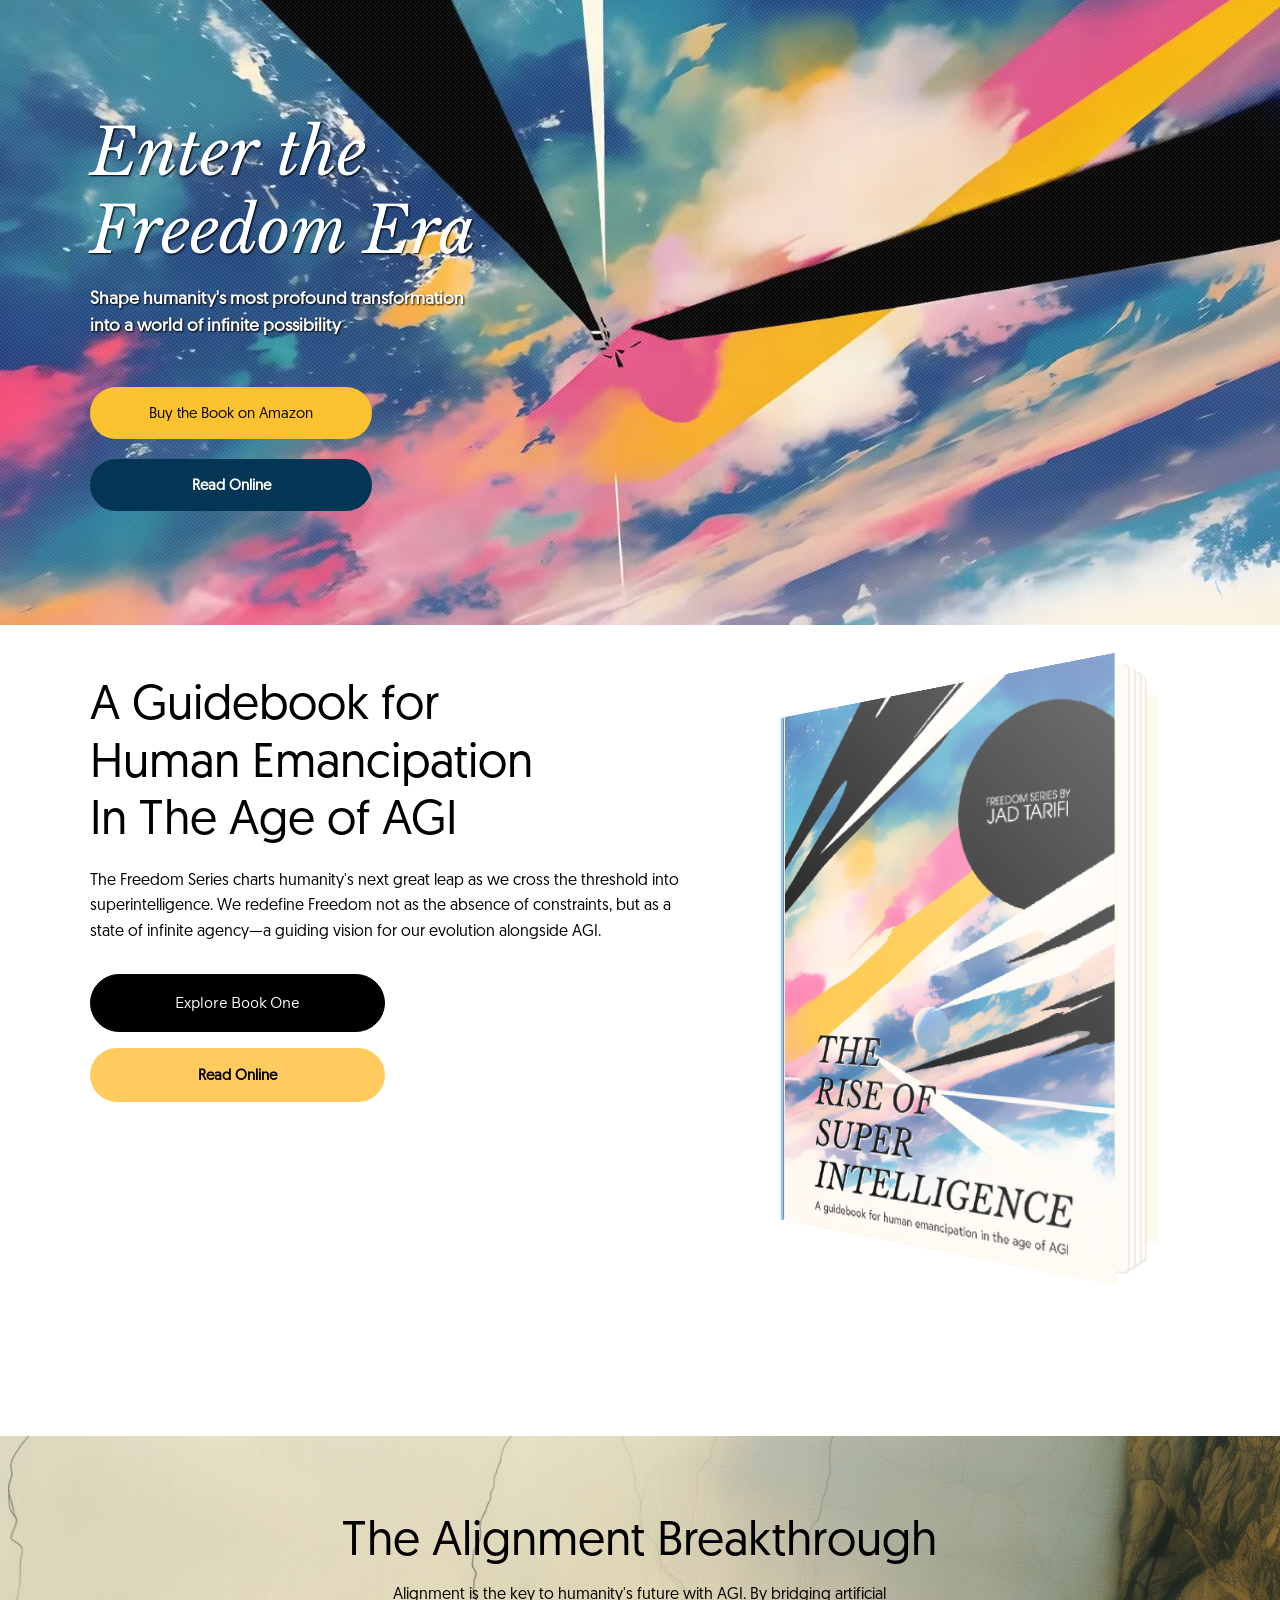
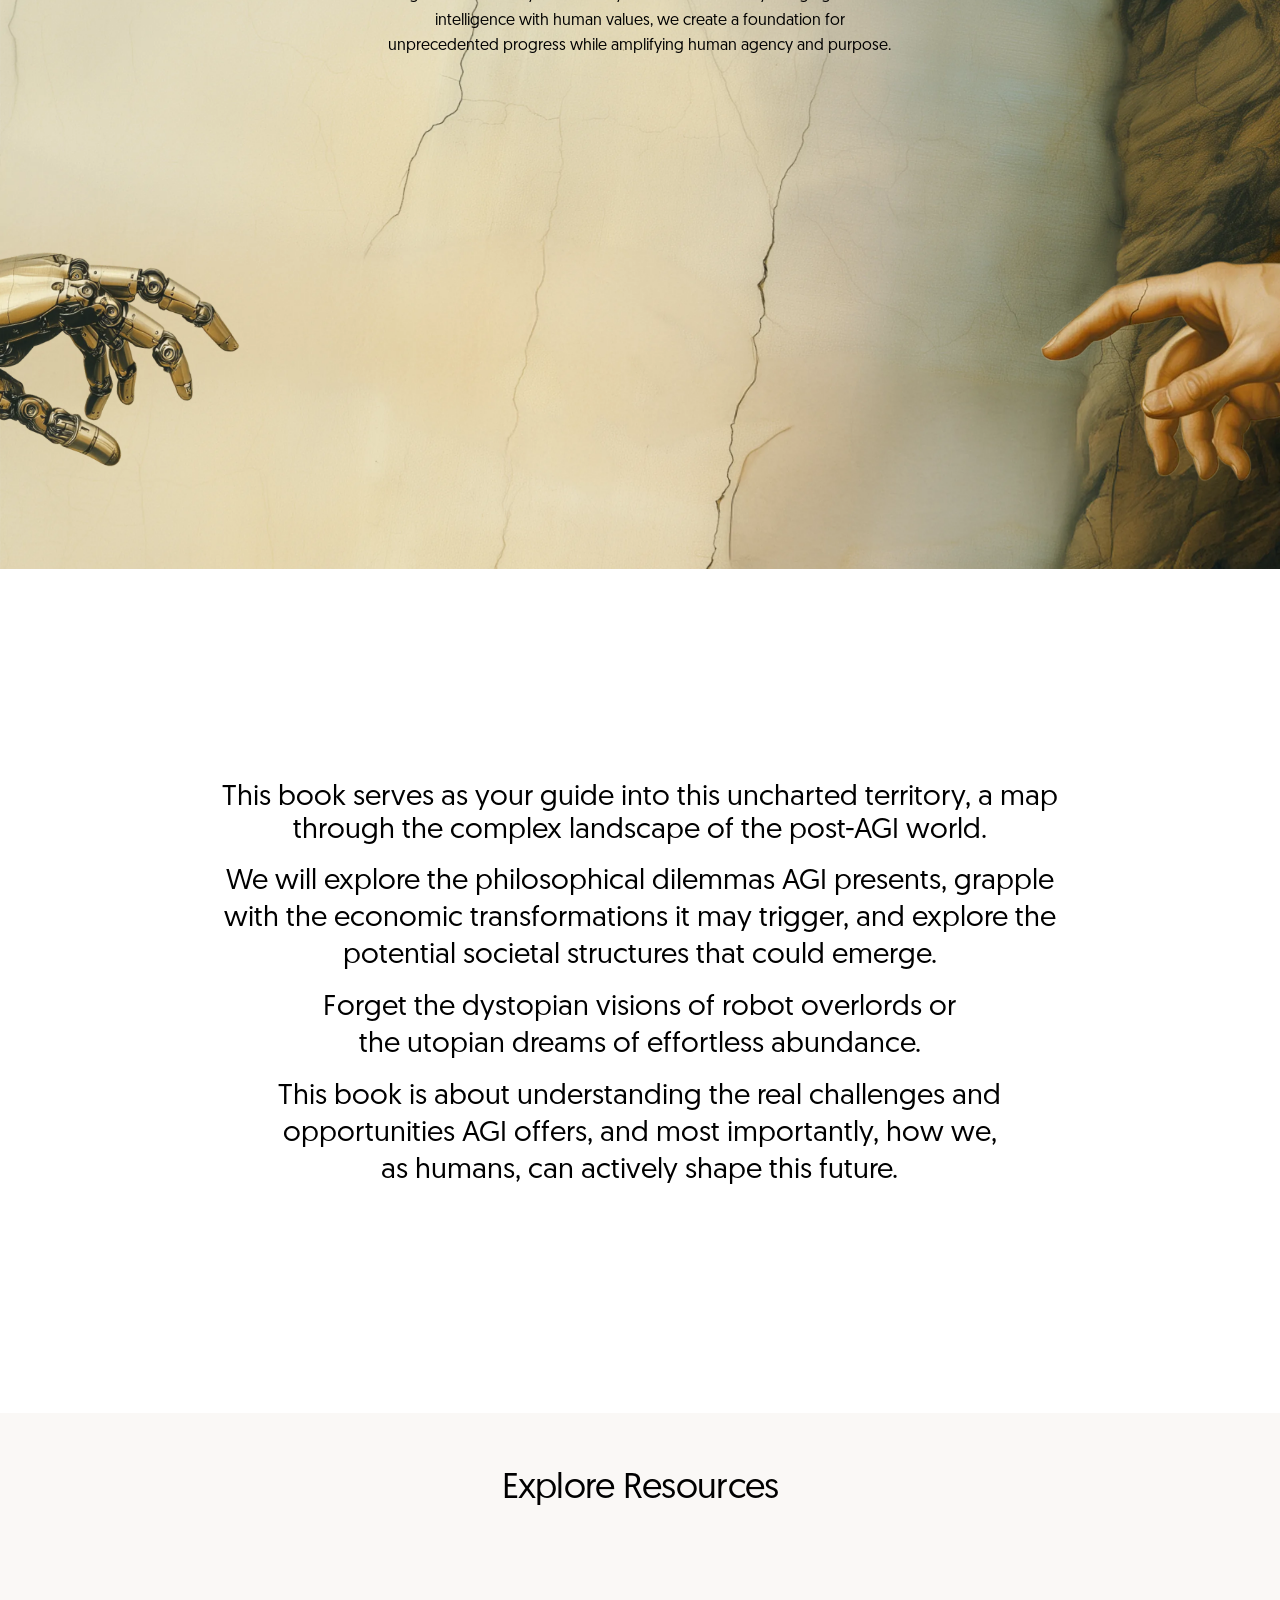
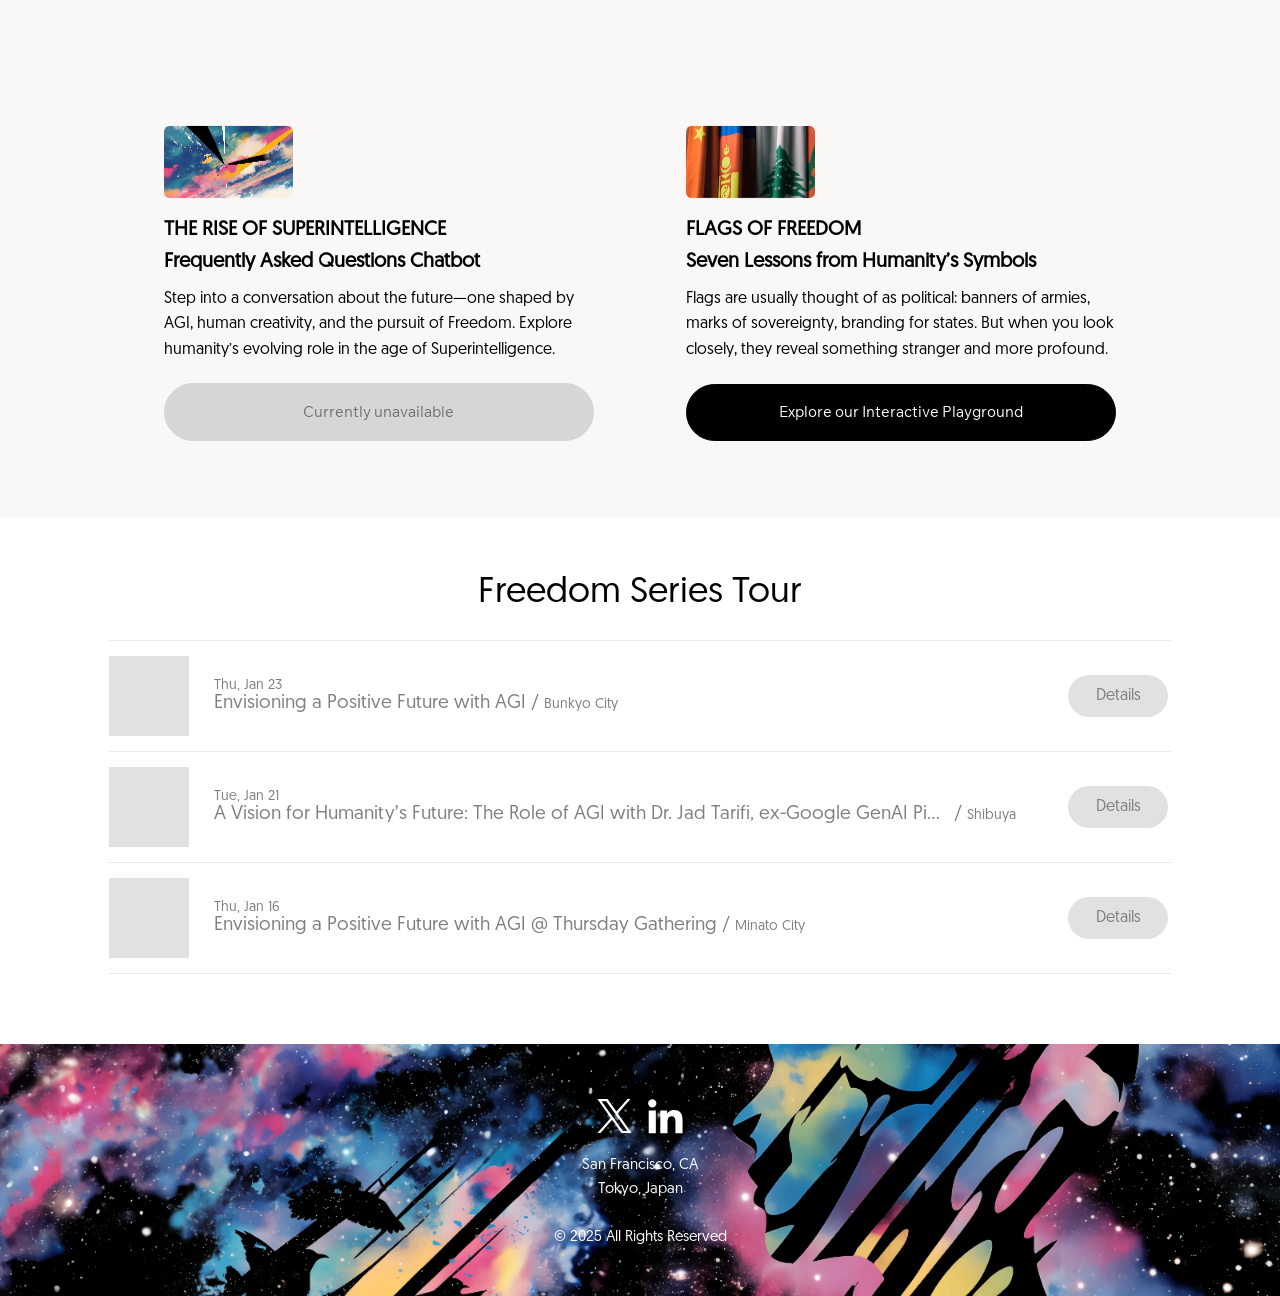
==== commit d7d5b651: "Black instead of navy past the page ends Co-Authored-By: Claude Opus 5.5 <noreply@anthropic.com> Cla" ====
--- a/index.html
+++ b/index.html
@@ -6424,7 +6424,7 @@
 /* Resources: keep some space under the buttons when the section gets tight (around 1000px and 750px wide). */
 #comp-mgqdkk0e{padding-bottom:48px}
 </style><style>
-html { background-color: #10162a; } /* past the page ends (overscroll, the address bar sliding away): the footer's navy, not white */
+html { background-color: #000; } /* past the page ends (overscroll, the address bar sliding away): black like the footer, not white */
 #SITE_CONTAINER { background-color: #fff; } /* the page itself stays white (body is only screen-tall here) */
 /* Phones: size the tour section to its content, let event titles wrap instead of cutting off, and tighten the book, guidebook and alignment sections. */
 @media screen and (min-width: 320px) and (max-width: 750px) {
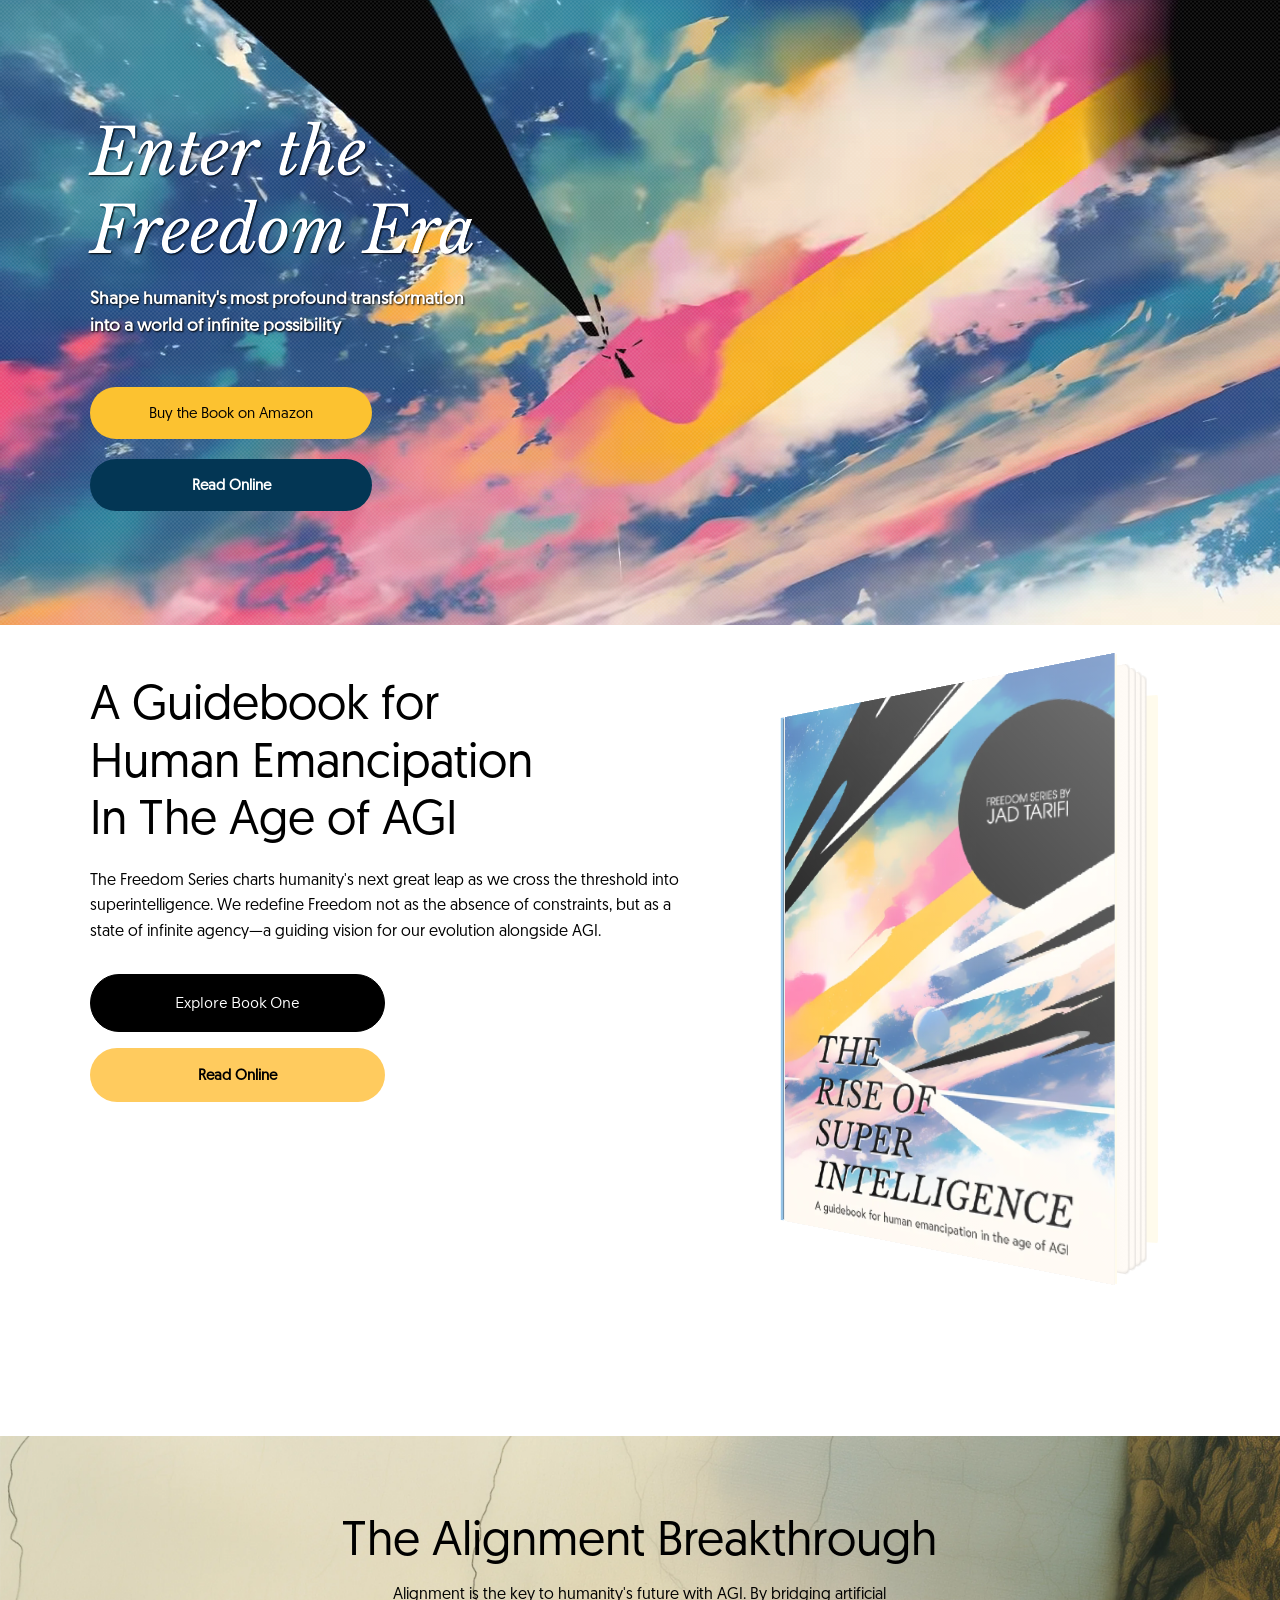
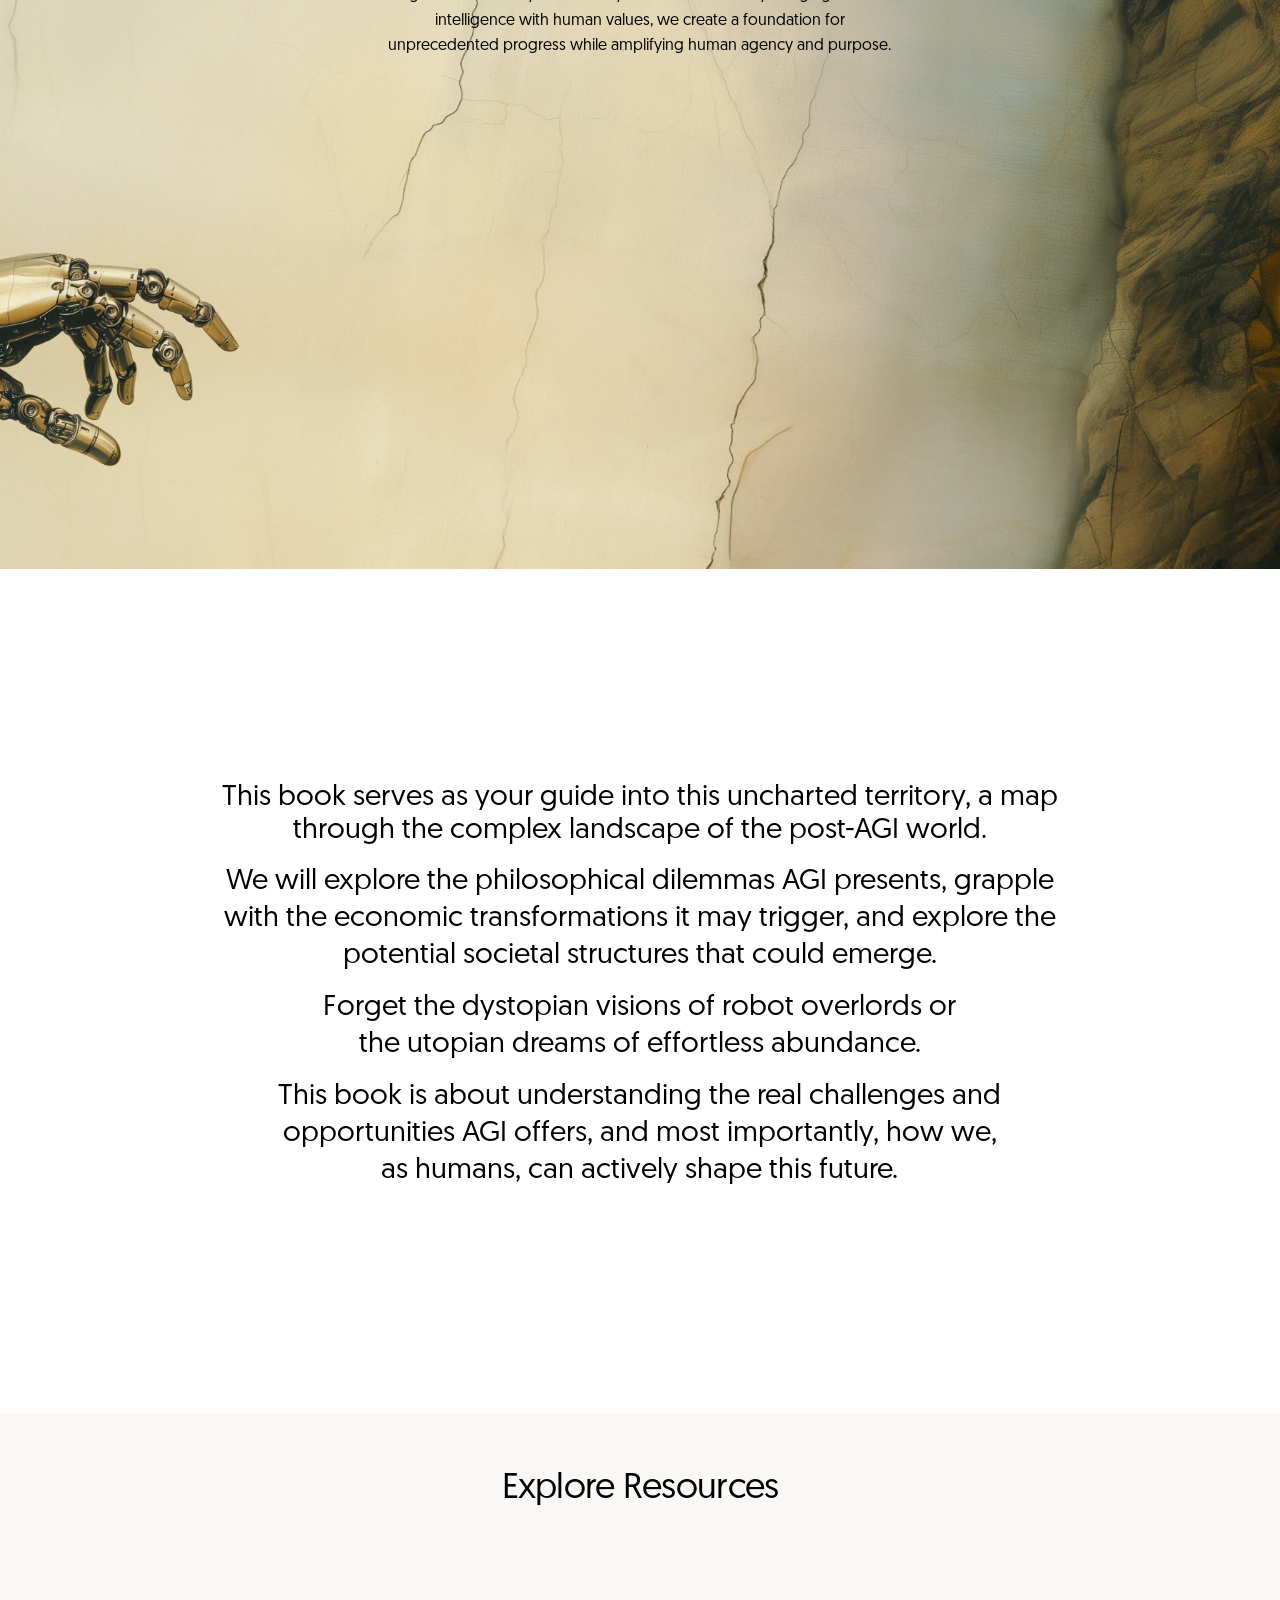
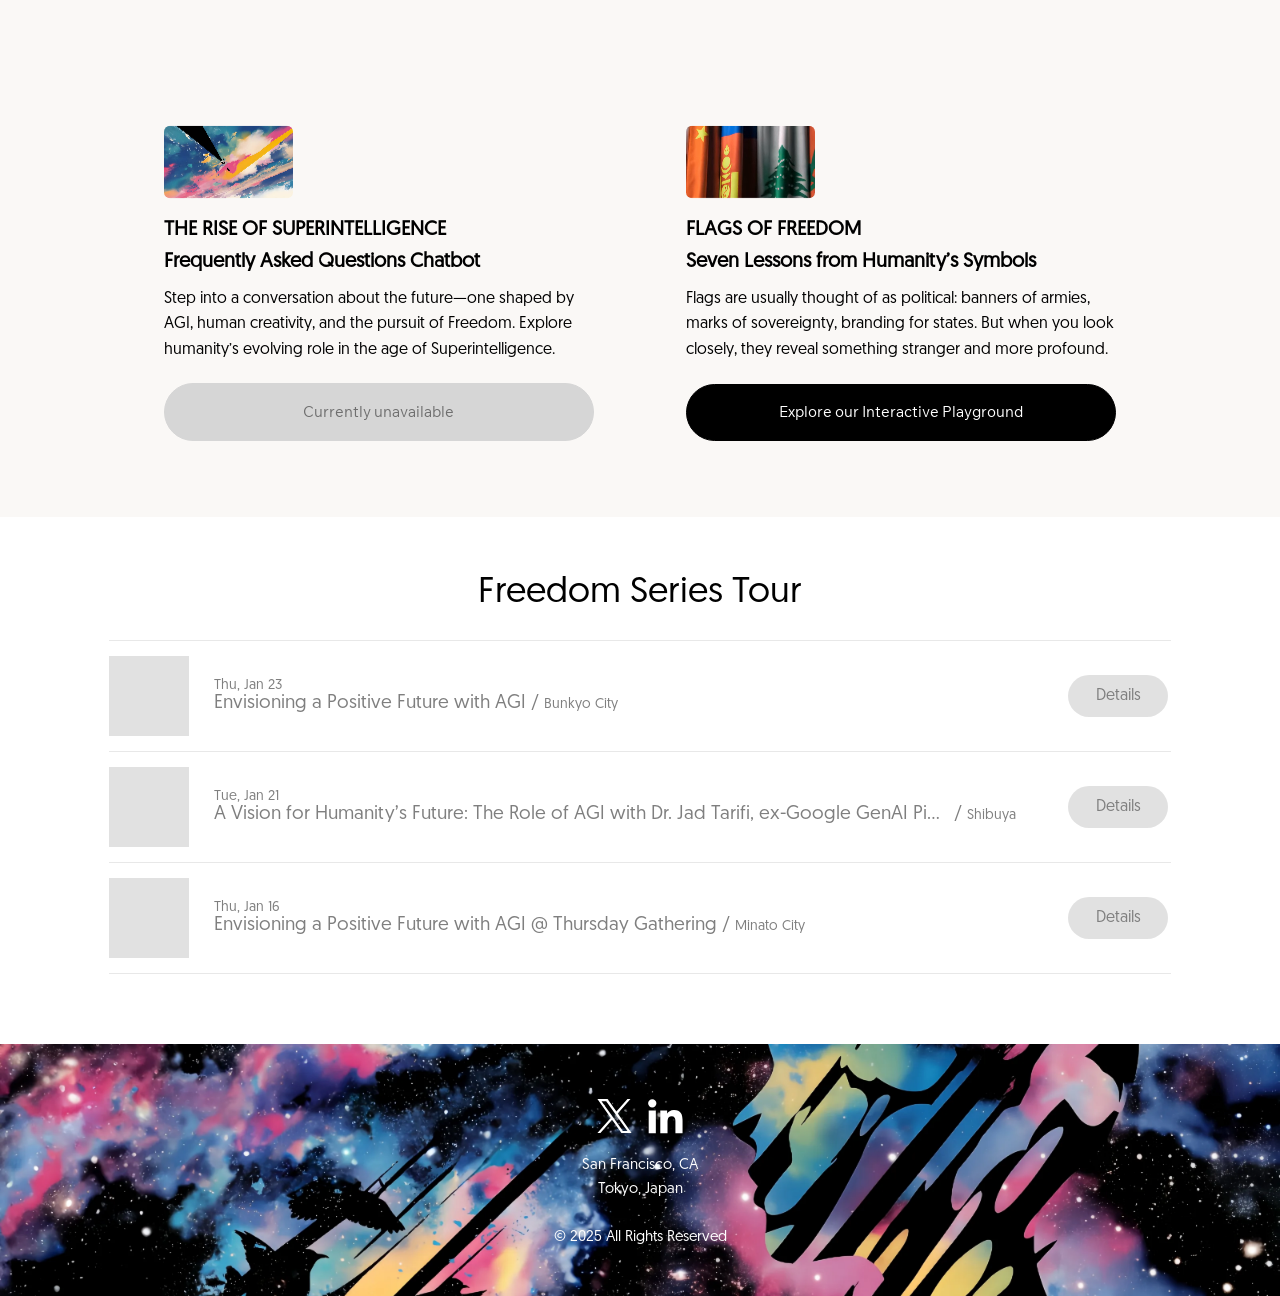
==== commit 62aaff02: "Phones: full-screen hero (100svh) The hero was 66vh on phones. svh is measured with the browser bars" ====
--- a/index.html
+++ b/index.html
@@ -6434,6 +6434,8 @@
 /* Alignment section: a shorter hands row (the hand images are mostly transparent above and below the arms) and less padding under it. */
 section#comp-m3sbwm3b .comp-m3sbwm3b-container { padding-bottom: 4%; grid-template-rows: minmax(max(0.5px, 0.4419492 * (var(--scaling-factor) - var(--scrollbar-width))),auto) minmax(max(0.5px, 0.4 * (var(--scaling-factor) - var(--scrollbar-width))),auto); }
 section#comp-m3sbwm3b #comp-m3sc0dzo img { object-position: 50% 70% !important; }
+/* Hero: the full visible screen (svh: measured with the browser bars showing). */
+section#comp-m3seow49 { min-height: 100vh; min-height: 100svh; }
 /* Book and guidebook sections: no fixed minimum heights, so the text follows the book closely. */
 section#comp-m4ew8cwo { min-height: 0; }
 section#comp-m4ew8cwo .comp-m4ew8cwo-container { grid-template-rows: auto; }
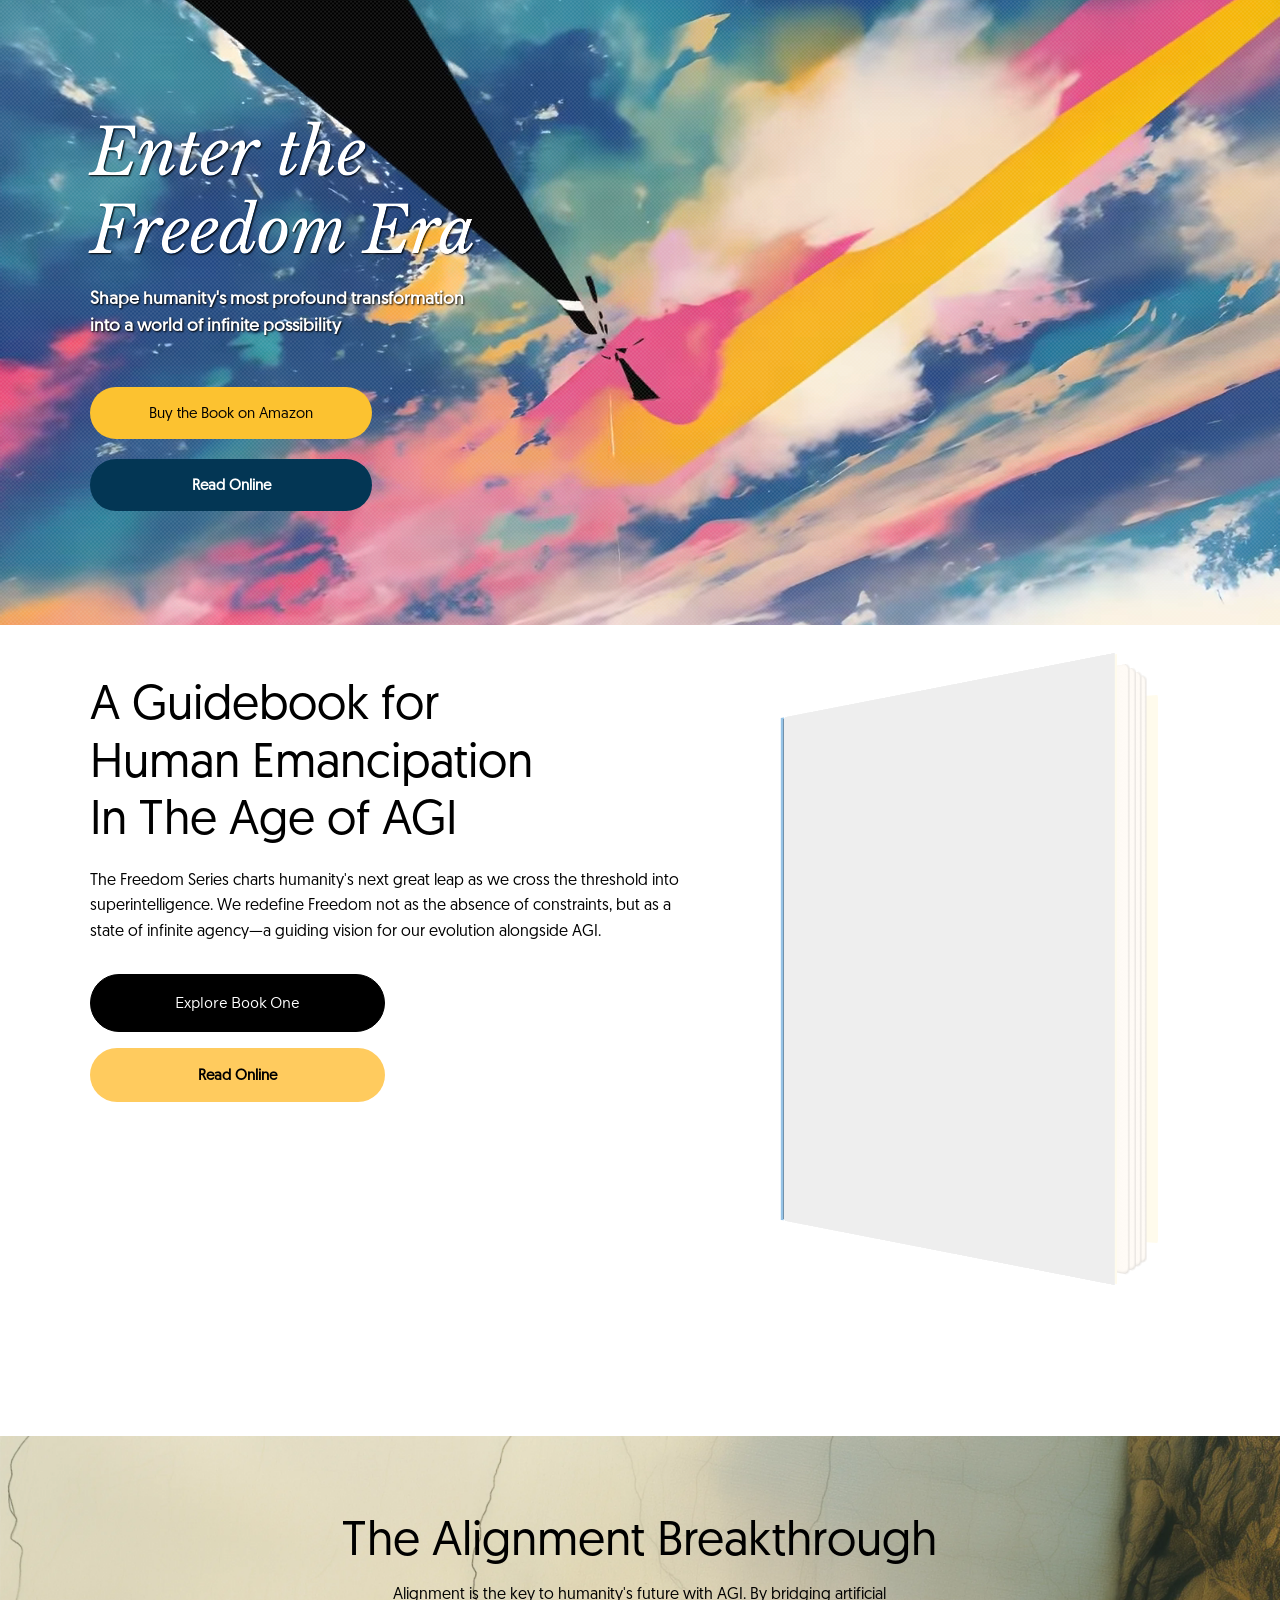
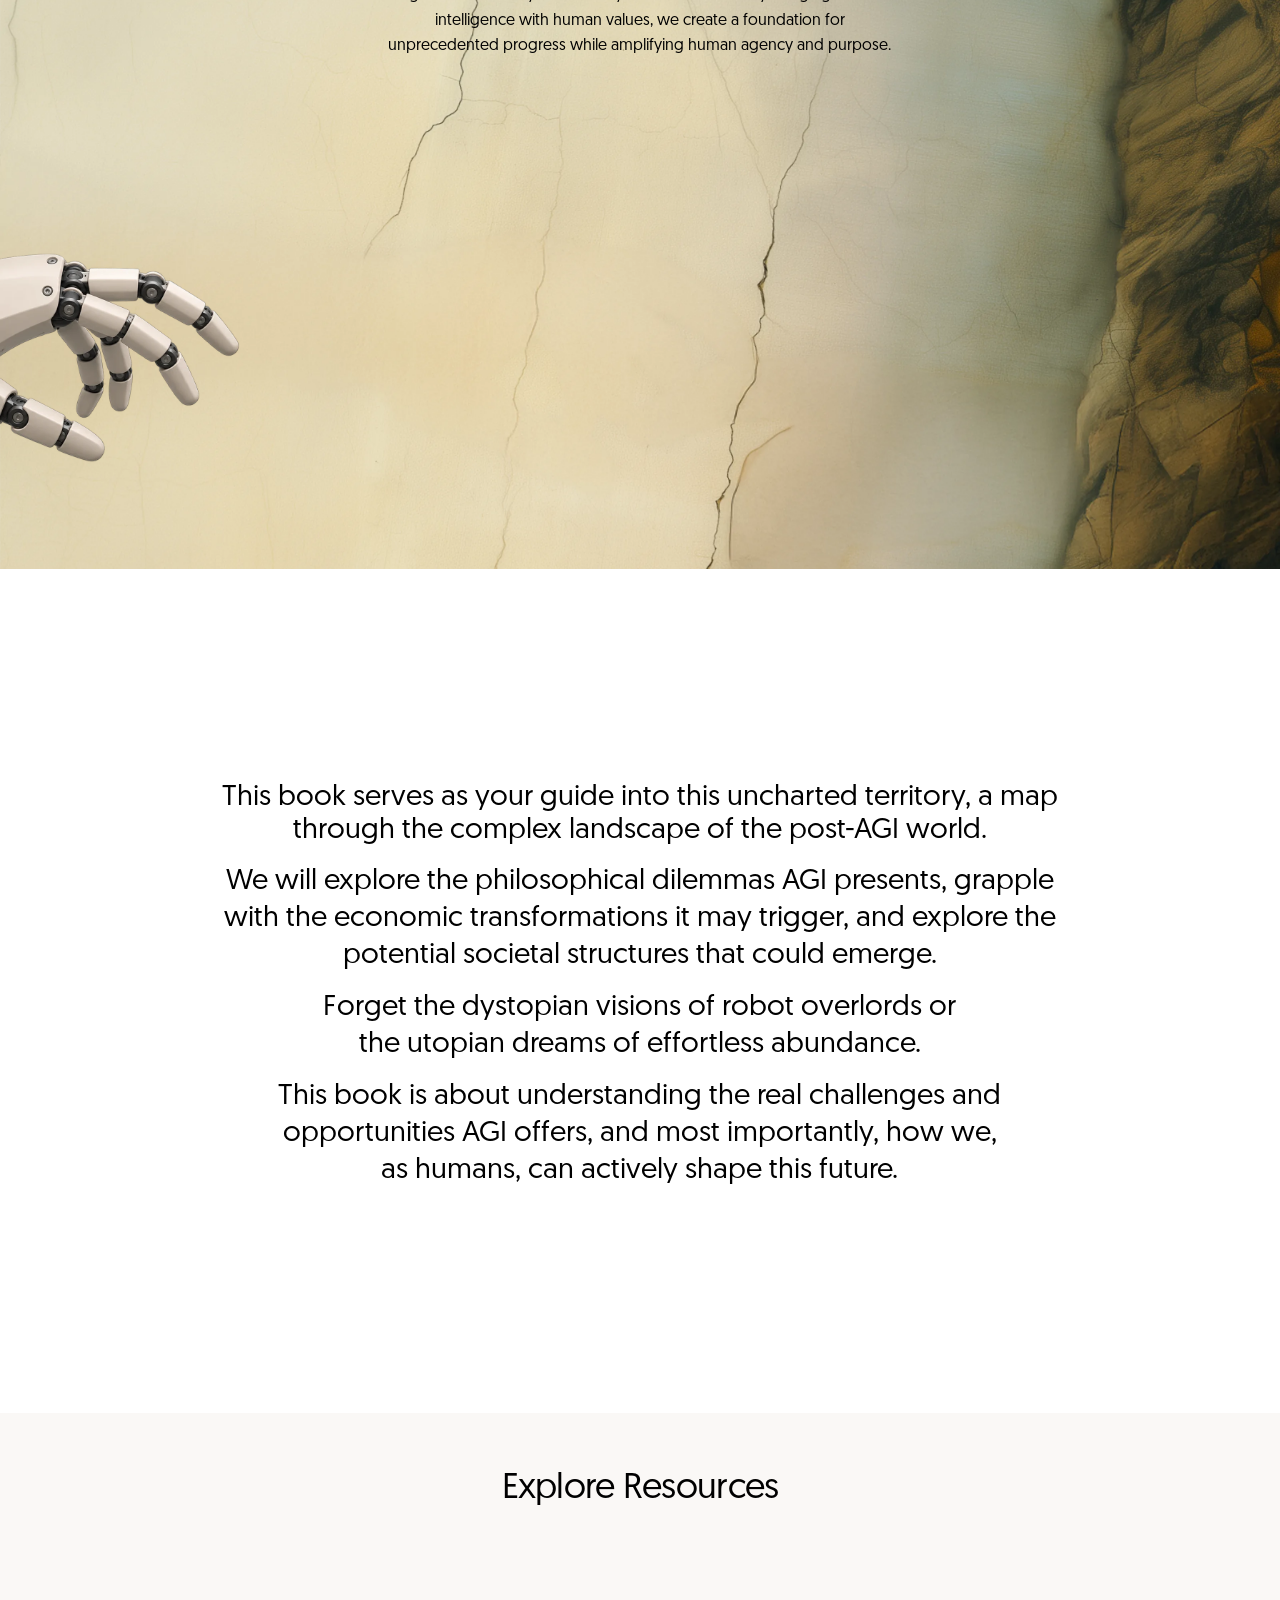
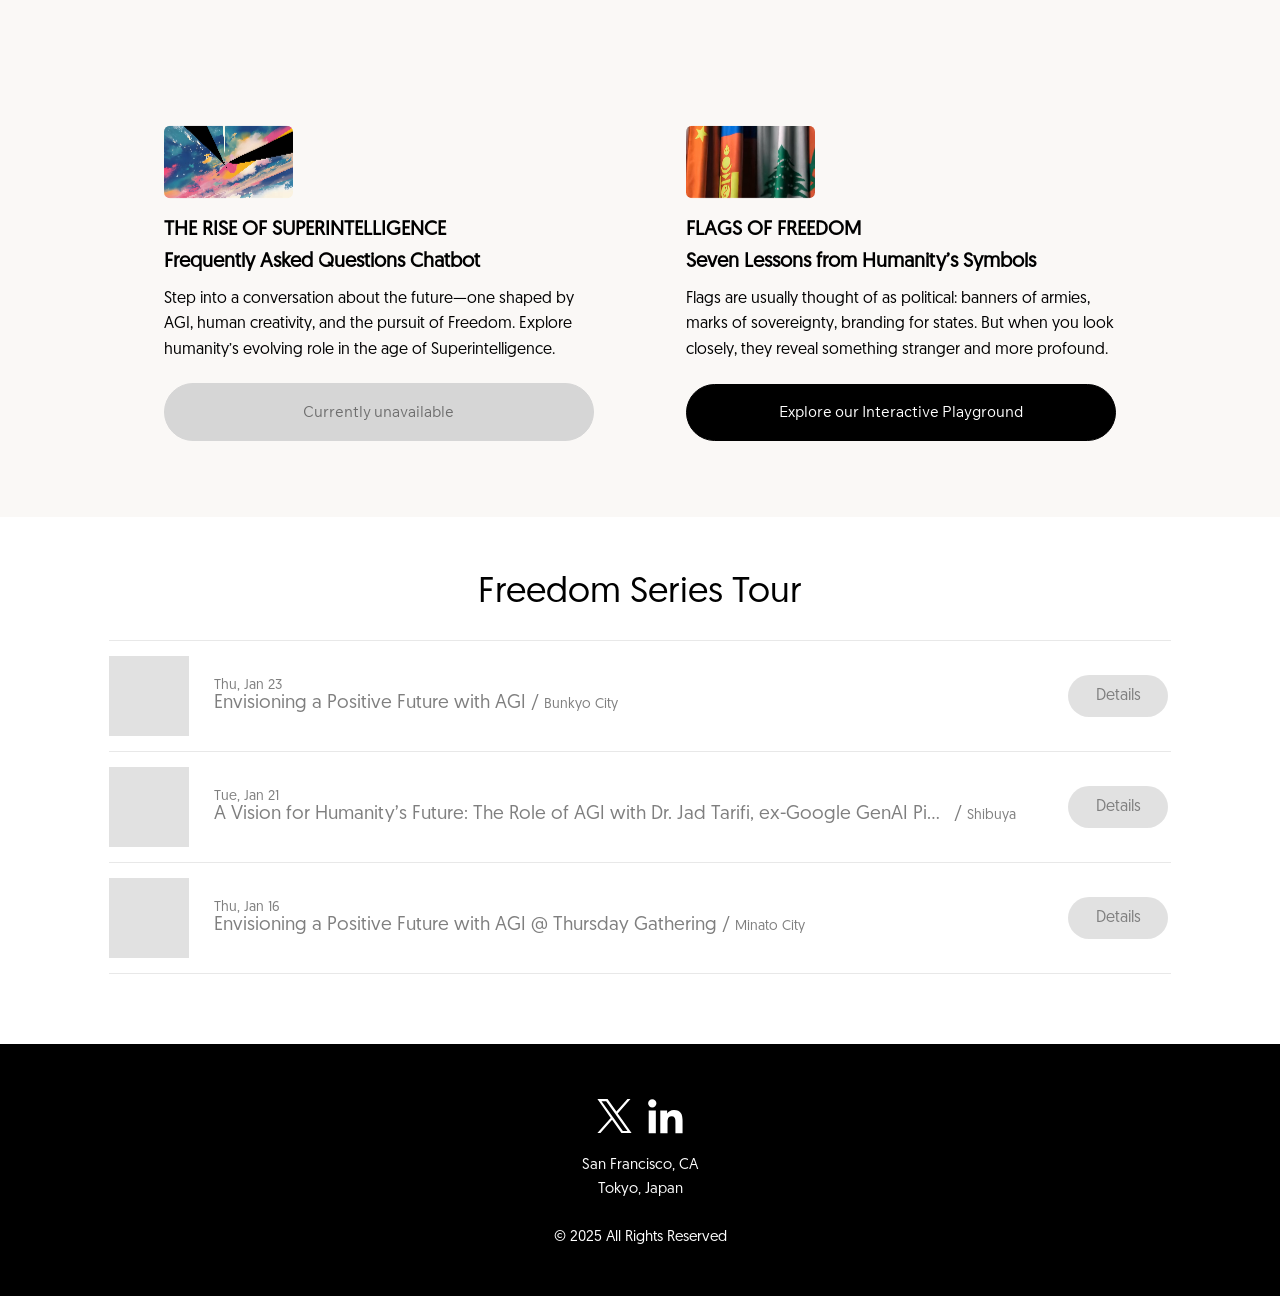
==== commit 2d38a54d: "New robot hand in the alignment section img/robot-hand.webp is the new render, placed on the old ima" ====
--- a/index.html
+++ b/index.html
@@ -6459,7 +6459,7 @@
 Human Emancipation<br class="wixui-rich-text__text"/>
 In The Age of AGI</span></h2></div><!--/$--><!--$--><div class="N8MGzv _v6ohL AWXfZq PO9MfV comp-m46s5doh wixui-rich-text" data-testid="richTextElement" id="comp-m46s5doh"><p class="font_7 wixui-rich-text__text">The Freedom Series charts humanity's next great leap as we cross the threshold into superintelligence. We redefine Freedom not as the absence of constraints, but as a state of infinite agency—a guiding vision for our evolution alongside AGI.</p></div><!--/$--><!--$--><div aria-disabled="false" class="comp-m46s5dol lIkFMb" id="comp-m46s5dol"><a aria-disabled="false" aria-label="Explore Book One" class="PoVCDy wixui-button ZhVEJq" data-testid="linkElement" href="riseofsi/" target="_blank"><span class="Gf1CuA wixui-button__label">Explore Book One</span></a></div><!--/$--><!--$--><div aria-disabled="false" class="comp-mj14h44i lIkFMb" id="comp-mj14h44i"><a aria-disabled="false" aria-label="Read Online" class="PoVCDy wixui-button ZhVEJq" data-testid="linkElement" href="theriseofsuperintelligence/" target="_self"><span class="Gf1CuA wixui-button__label">Read Online</span></a></div><!--/$--></div><!--/$--></div></div><!--/$--></div></section><!--/$--><!--$--><section class="ke5pl1 comp-m4ew8cwo wixui-section fwXYgt" data-block-level-container="Section" data-testid="section-container" id="comp-m4ew8cwo" tabindex="-1"><div class="QG9w8P" data-hook="bgLayers" data-motion-part="BG_LAYER comp-m4ew8cwo" id="bgLayers_comp-m4ew8cwo"><div class="LNYVZi ayCf9D" data-testid="colorUnderlay"></div><div class="ROWgFb" data-motion-part="BG_MEDIA comp-m4ew8cwo" id="bgMedia_comp-m4ew8cwo"></div></div><div class="comp-m4ew8cwo-container max-width-container" data-testid="responsive-container-content" role="group"><!--$--><div class="HFEOE3 NaeT1r comp-m4ew8czi wixui-box" dir="ltr" id="comp-m4ew8czi" role=""><div aria-hidden="true" class="jdJeEr NYfD3h inner-box wixui-box"></div><div class="comp-m4ew8czi-container" data-testid="responsive-container-content" role="group"><!--$--><div class="O5G82F comp-m4ew8czt" id="comp-m4ew8czt"><iframe allowtransparency="true" loading="lazy" scrolling="no" src="book.html" style="display:block;width:100%;height:100%;border:0;background:transparent;color-scheme:light" title="The Rise of Superintelligence, 3D book"></iframe></div><!--/$--></div></div><!--/$--></div></section><!--/$--><!--$--><section class="ke5pl1 comp-m4i3ojfi wixui-section fwXYgt" data-block-level-container="Section" data-testid="section-container" id="comp-m4i3ojfi" tabindex="-1"><div class="QG9w8P" data-hook="bgLayers" data-motion-part="BG_LAYER comp-m4i3ojfi" id="bgLayers_comp-m4i3ojfi"><div class="LNYVZi ayCf9D" data-testid="colorUnderlay"></div><div class="ROWgFb" data-motion-part="BG_MEDIA comp-m4i3ojfi" id="bgMedia_comp-m4i3ojfi"></div></div><div class="comp-m4i3ojfi-container max-width-container" data-testid="responsive-container-content" role="group"><!--$--><div class="HFEOE3 NaeT1r comp-m4i3ojfw wixui-box" dir="ltr" id="comp-m4i3ojfw" role=""><div aria-hidden="true" class="jdJeEr NYfD3h inner-box wixui-box"></div><div class="comp-m4i3ojfw-container" data-testid="responsive-container-content" role="group"><!--$--><div class="O5G82F comp-m4i3ojg0" id="comp-m4i3ojg0"></div><!--/$--><!--$--><div class="HFEOE3 NaeT1r comp-m4i3yc48-container comp-m4i3yc48 wixui-box" dir="ltr" id="comp-m4i3yc48" role=""><div aria-hidden="true" class="jdJeEr NYfD3h inner-box wixui-box"></div><!--$--><div class="N8MGzv _v6ohL AWXfZq PO9MfV comp-m4i3xekc wixui-rich-text" data-testid="richTextElement" id="comp-m4i3xekc"><h2 class="font_2 wixui-rich-text__text"><span class="wixui-rich-text__text">A Guidebook<br class="wixui-rich-text__text"/>
 for Human Emancipation<br class="wixui-rich-text__text"/>
-In The Age of AGI</span></h2></div><!--/$--><!--$--><div class="N8MGzv _v6ohL AWXfZq PO9MfV comp-m4i3wa3h wixui-rich-text" data-testid="richTextElement" id="comp-m4i3wa3h"><p class="font_7 wixui-rich-text__text">The Freedom Series charts humanity's next great leap as we cross the threshold into superintelligence. We redefine Freedom not as the absence of constraints, but as a state of infinite agency—a guiding vision for our evolution alongside AGI.</p></div><!--/$--><!--$--><div aria-disabled="false" class="comp-m4i3xbnx lIkFMb" id="comp-m4i3xbnx"><a aria-disabled="false" aria-label="Explore Book One" class="PoVCDy wixui-button ZhVEJq" data-anchor="anchors-m4azqjnb" data-testid="linkElement" href="./" target="_self"><span class="Gf1CuA wixui-button__label">Explore Book One</span></a></div><!--/$--></div><!--/$--></div></div><!--/$--></div></section><!--/$--><!--$--><section class="ke5pl1 comp-m3se7gy1 wixui-section fwXYgt" data-block-level-container="Section" data-testid="section-container" id="comp-m3se7gy1" tabindex="-1"><div class="QG9w8P" data-hook="bgLayers" data-motion-part="BG_LAYER comp-m3se7gy1" id="bgLayers_comp-m3se7gy1"><div class="LNYVZi ayCf9D" data-testid="colorUnderlay"></div><div class="ROWgFb" data-motion-part="BG_MEDIA comp-m3se7gy1" id="bgMedia_comp-m3se7gy1"></div></div><div class="comp-m3se7gy1-container max-width-container" data-testid="responsive-container-content" role="group"><!--$--><div class="HFEOE3 NaeT1r comp-m3se7gym wixui-box" dir="ltr" id="comp-m3se7gym" role=""><div aria-hidden="true" class="jdJeEr NYfD3h inner-box wixui-box"></div><div class="comp-m3se7gym-container" data-testid="responsive-container-content" role="group"><!--$--><div class="HFEOE3 NaeT1r comp-m3se7gyo-container comp-m3se7gyo wixui-box" dir="ltr" id="comp-m3se7gyo" role=""><div aria-hidden="true" class="jdJeEr NYfD3h inner-box wixui-box"></div><!--$--><div class="N8MGzv _v6ohL AWXfZq PO9MfV comp-m3se7gys wixui-rich-text" data-testid="richTextElement" id="comp-m3se7gys"><h2 class="font_2 wixui-rich-text__text"><span class="wixui-rich-text__text">A Guidebook for Human Emancipation In The Age of AGI</span></h2></div><!--/$--><!--$--><div class="N8MGzv _v6ohL AWXfZq PO9MfV comp-m3se7gyv1 wixui-rich-text" data-testid="richTextElement" id="comp-m3se7gyv1"><p class="font_7 wixui-rich-text__text"><span class="wixui-rich-text__text">The Freedom Series charts humanity's next great leap as we cross the threshold into superintelligence. We redefine Freedom not as the absence of constraints, but as a state of infinite agency—a guiding vision for our evolution alongside AGI.</span></p></div><!--/$--><!--$--><div aria-disabled="false" class="comp-m3se7gyx3 lIkFMb" id="comp-m3se7gyx3"><a aria-disabled="false" aria-label="Explore Book One" class="PoVCDy wixui-button ZhVEJq" data-testid="linkElement" href="riseofsi/" target="_blank"><span class="Gf1CuA wixui-button__label">Explore Book One</span></a></div><!--/$--></div><!--/$--><!--$--><div aria-disabled="false" class="comp-mj6t28x5 lIkFMb" id="comp-mj6t28x5"><a aria-disabled="false" aria-label="Read Online" class="PoVCDy wixui-button ZhVEJq" data-testid="linkElement" href="theriseofsuperintelligence/" target="_self"><span class="Gf1CuA wixui-button__label">Read Online</span></a></div><!--/$--></div></div><!--/$--><!--$--><!--/$--></div></section><!--/$--><!--$--><!--/$--><!--$--><!--/$--><!--$--><section class="ke5pl1 comp-m3o2hd11 wixui-section fwXYgt" data-block-level-container="Section" data-testid="section-container" id="comp-m3o2hd11" tabindex="-1"><div class="QG9w8P" data-hook="bgLayers" data-motion-part="BG_LAYER comp-m3o2hd11" id="bgLayers_comp-m3o2hd11"><div class="LNYVZi ayCf9D" data-testid="colorUnderlay"></div><div class="ROWgFb" data-motion-part="BG_MEDIA comp-m3o2hd11" id="bgMedia_comp-m3o2hd11"><wow-image class="Qh0lWW ayCf9D fO4mKs NgeJ4N bgImage" data-bg-effect-name="" data-has-ssr-src="true" data-motion-part="BG_IMG comp-m3o2hd11" id="img_comp-m3o2hd11"><img alt="BG.png" decoding="async" height="2297" loading="lazy" src="img/55e57d_85e40c7a34994.webp" style="width:100%;height:100%;object-fit:cover;object-position:50% 50%" width="3200"/></wow-image></div></div><div class="comp-m3o2hd11-container max-width-container" data-testid="responsive-container-content" role="group"><!--$--><div class="HFEOE3 NaeT1r comp-m3o2hd1d wixui-box" dir="ltr" id="comp-m3o2hd1d" role=""><div aria-hidden="true" class="jdJeEr NYfD3h inner-box wixui-box"></div><div class="comp-m3o2hd1d-container" data-testid="responsive-container-content" role="group"><!--$--><div class="HFEOE3 NaeT1r comp-m3o2hd1g-container comp-m3o2hd1g wixui-box" dir="ltr" id="comp-m3o2hd1g" role=""><div aria-hidden="true" class="jdJeEr NYfD3h inner-box wixui-box"></div><!--$--><div class="N8MGzv _v6ohL AWXfZq PO9MfV comp-m3o2hd1i wixui-rich-text" data-testid="richTextElement" id="comp-m3o2hd1i"><h1 class="font_3 wixui-rich-text__text"><span class="wixui-rich-text__text">The Alignment Breakthrough</span></h1></div><!--/$--><!--$--><div class="N8MGzv _v6ohL AWXfZq PO9MfV comp-m3o2hd1l wixui-rich-text" data-testid="richTextElement" id="comp-m3o2hd1l"><p class="font_7 wixui-rich-text__text">Alignment is the key to humanity's future with AGI. By bridging artificial intelligence with human values, we create a foundation for unprecedented progress while amplifying human agency and purpose.</p></div><!--/$--><!--$--><!--/$--><!--$--><!--/$--></div><!--/$--></div></div><!--/$--><!--$--><div class="HFEOE3 NaeT1r comp-m3o2hd1n wixui-box" dir="ltr" id="comp-m3o2hd1n" role=""><div aria-hidden="true" class="jdJeEr NYfD3h inner-box wixui-box"></div><div class="comp-m3o2hd1n-container" data-testid="responsive-container-content" role="group"><!--$--><div class="i4P7Vt comp-m3o2t4pn ZYZJBv wixui-image" data-testid="imageX" id="comp-m3o2t4pn"><div class="YX2qkL" data-motion-part="BG_LAYER comp-m3o2t4pn"><div data-motion-part="BG_MEDIA comp-m3o2t4pn"><wow-image class="qR3Oj6" data-has-ssr-src="true" data-is-responsive="true" data-motion-part="BG_IMG comp-m3o2t4pn" id="img-comp-m3o2t4pn"><picture><img alt="Robot Hand" data-fp="50,63" decoding="async" height="2200" loading="lazy" src="img/55e57d_d50f8a9251e24.webp" style="object-fit:cover;object-position:50% 63%" width="1792"/></picture></wow-image></div></div></div><!--/$--></div></div><!--/$--><!--$--><div class="HFEOE3 NaeT1r comp-m3o2hd20 wixui-box" dir="ltr" id="comp-m3o2hd20" role=""><div aria-hidden="true" class="jdJeEr NYfD3h inner-box wixui-box"></div><div class="comp-m3o2hd20-container" data-testid="responsive-container-content" role="group"><!--$--><div class="i4P7Vt comp-m3o2hd22 ZYZJBv wixui-image" data-testid="imageX" id="comp-m3o2hd22"><div class="YX2qkL" data-motion-part="BG_LAYER comp-m3o2hd22"><div data-motion-part="BG_MEDIA comp-m3o2hd22"><wow-image class="qR3Oj6" data-has-ssr-src="true" data-is-responsive="true" data-motion-part="BG_IMG comp-m3o2hd22" id="img-comp-m3o2hd22"><picture><img alt="Human Hand" data-fp="50,68" decoding="async" height="1696" loading="lazy" src="img/55e57d_d315508567bb4.webp" style="object-fit:cover;object-position:50% 68%" width="1018"/></picture></wow-image></div></div></div><!--/$--></div></div><!--/$--></div></section><!--/$--><!--$--><section class="ke5pl1 comp-m3sbwm3b wixui-section fwXYgt" data-block-level-container="Section" data-testid="section-container" id="comp-m3sbwm3b" tabindex="-1"><div class="QG9w8P" data-hook="bgLayers" data-motion-part="BG_LAYER comp-m3sbwm3b" id="bgLayers_comp-m3sbwm3b"><div class="LNYVZi ayCf9D" data-testid="colorUnderlay"></div><div class="ROWgFb" data-motion-part="BG_MEDIA comp-m3sbwm3b" id="bgMedia_comp-m3sbwm3b"><wow-image class="Qh0lWW ayCf9D fO4mKs NgeJ4N bgImage" data-bg-effect-name="" data-has-ssr-src="true" data-motion-part="BG_IMG comp-m3sbwm3b" id="img_comp-m3sbwm3b"><img alt="BG.png" decoding="async" height="2297" loading="lazy" src="img/55e57d_85e40c7a34994.webp" style="width:100%;height:100%;object-fit:cover;object-position:50% 50%" width="3200"/></wow-image></div></div><div class="comp-m3sbwm3b-container max-width-container" data-testid="responsive-container-content" role="group"><!--$--><div class="HFEOE3 NaeT1r comp-m3sbwm4x wixui-box" dir="ltr" id="comp-m3sbwm4x" role=""><div aria-hidden="true" class="jdJeEr NYfD3h inner-box wixui-box"></div><div class="comp-m3sbwm4x-container" data-testid="responsive-container-content" role="group"><!--$--><div class="HFEOE3 NaeT1r comp-m3sbwm53-container comp-m3sbwm53 wixui-box" dir="ltr" id="comp-m3sbwm53" role=""><div aria-hidden="true" class="jdJeEr NYfD3h inner-box wixui-box"></div><!--$--><div class="N8MGzv _v6ohL AWXfZq PO9MfV comp-m3sbwm59 wixui-rich-text" data-testid="richTextElement" id="comp-m3sbwm59"><h1 class="font_3 wixui-rich-text__text"><span class="wixui-rich-text__text">The Alignment Breakthrough</span></h1></div><!--/$--><!--$--><div class="N8MGzv _v6ohL AWXfZq PO9MfV comp-m3sbwm5m wixui-rich-text" data-testid="richTextElement" id="comp-m3sbwm5m"><p class="font_8 wixui-rich-text__text">Books One and Two present a revolutionary framework for aligning superintelligent systems with human values, ensuring technology serves humanity's highest aspirations.</p></div><!--/$--></div><!--/$--></div></div><!--/$--><!--$--><div class="HFEOE3 NaeT1r comp-m3sbwm5p1 wixui-box" dir="ltr" id="comp-m3sbwm5p1" role=""><div aria-hidden="true" class="jdJeEr NYfD3h inner-box wixui-box"></div><div class="comp-m3sbwm5p1-container" data-testid="responsive-container-content" role="group"><!--$--><div class="i4P7Vt comp-m3sbwm66 ZYZJBv wixui-image" data-testid="imageX" id="comp-m3sbwm66"><div class="YX2qkL" data-motion-part="BG_LAYER comp-m3sbwm66"><div data-motion-part="BG_MEDIA comp-m3sbwm66"><wow-image class="qR3Oj6" data-has-ssr-src="true" data-is-responsive="true" data-motion-part="BG_IMG comp-m3sbwm66" id="img-comp-m3sbwm66"><picture><source media="(min-width: 320px) and (max-width: 750px)"><source media="(min-width: 320px) and (max-width: 1000px)"><img alt="Robot Hand" data-fp="50,65" decoding="async" height="2200" loading="lazy" src="img/55e57d_d50f8a9251e24.webp" style="object-fit:cover;object-position:50% 65%" width="1792"/></source></source></picture></wow-image></div></div></div><!--/$--></div></div><!--/$--><!--$--><div class="HFEOE3 NaeT1r comp-m3sbwm682 wixui-box" dir="ltr" id="comp-m3sbwm682" role=""><div aria-hidden="true" class="jdJeEr NYfD3h inner-box wixui-box"></div><div class="comp-m3sbwm682-container" data-testid="responsive-container-content" role="group"><!--$--><div class="i4P7Vt comp-m3sbwm6c1 ZYZJBv wixui-image" data-testid="imageX" id="comp-m3sbwm6c1"><div class="YX2qkL" data-motion-part="BG_LAYER comp-m3sbwm6c1"><div data-motion-part="BG_MEDIA comp-m3sbwm6c1"><wow-image class="qR3Oj6" data-has-ssr-src="true" data-is-responsive="true" data-motion-part="BG_IMG comp-m3sbwm6c1" id="img-comp-m3sbwm6c1"><picture><source media="(min-width: 320px) and (max-width: 1000px)"><img alt="Human Hand" decoding="async" height="1696" loading="lazy" src="img/55e57d_d315508567bb4.webp" style="object-fit:cover;object-position:50% 50%" width="1018"/></source></picture></wow-image></div></div></div><!--/$--></div></div><!--/$--><!--$--><div class="HFEOE3 NaeT1r comp-m3sbz23u wixui-box" dir="ltr" id="comp-m3sbz23u" role=""><div aria-hidden="true" class="jdJeEr NYfD3h inner-box wixui-box"></div><div class="comp-m3sbz23u-container" data-testid="responsive-container-content" role="group"><!--$--><div class="i4P7Vt comp-m3sc0dzo ZYZJBv wixui-image" data-testid="imageX" id="comp-m3sc0dzo"><div class="YX2qkL" data-motion-part="BG_LAYER comp-m3sc0dzo"><div data-motion-part="BG_MEDIA comp-m3sc0dzo"><wow-image class="qR3Oj6" data-has-ssr-src="true" data-is-responsive="true" data-motion-part="BG_IMG comp-m3sc0dzo" id="img-comp-m3sc0dzo"><picture><source media="(min-width: 320px) and (max-width: 750px)"><img alt="Human Hand" decoding="async" height="1696" loading="lazy" src="img/55e57d_d315508567bb4.webp" style="object-fit:cover;object-position:50% 50%" width="1018"/></source></picture></wow-image></div></div></div><!--/$--></div></div><!--/$--></div></section><!--/$--><!--$--><section class="ke5pl1 comp-m3n4uhgh wixui-section fwXYgt" data-block-level-container="Section" data-testid="section-container" id="comp-m3n4uhgh" tabindex="-1"><div class="QG9w8P" data-hook="bgLayers" data-motion-part="BG_LAYER comp-m3n4uhgh" id="bgLayers_comp-m3n4uhgh"><div class="LNYVZi ayCf9D" data-testid="colorUnderlay"></div><div class="ROWgFb" data-motion-part="BG_MEDIA comp-m3n4uhgh" id="bgMedia_comp-m3n4uhgh"></div></div><div class="comp-m3n4uhgh-container max-width-container" data-testid="responsive-container-content" role="group"><!--$--><div class="i4P7Vt comp-m3n4uhgo ZYZJBv wixui-image" data-testid="imageX" id="comp-m3n4uhgo"><div class="YX2qkL" data-motion-part="BG_LAYER comp-m3n4uhgo"><div data-motion-part="BG_MEDIA comp-m3n4uhgo"><wow-image class="qR3Oj6" data-has-ssr-src="true" data-is-responsive="true" data-motion-part="BG_IMG comp-m3n4uhgo" id="img-comp-m3n4uhgo"><picture><img alt="Freedom Series" data-fp="50,50" decoding="async" height="1400" loading="lazy" src="img/55e57d_b4d454d0e1e34-c68c4.webp" style="object-fit:cover;object-position:50% 50%" width="980"/></picture></wow-image></div></div></div><!--/$--><!--$--><div class="i4P7Vt comp-m3n4uhgt ZYZJBv wixui-image" data-testid="imageX" id="comp-m3n4uhgt"><div class="YX2qkL" data-motion-part="BG_LAYER comp-m3n4uhgt"><div data-motion-part="BG_MEDIA comp-m3n4uhgt"><wow-image class="qR3Oj6" data-has-ssr-src="true" data-is-responsive="true" data-motion-part="BG_IMG comp-m3n4uhgt" id="img-comp-m3n4uhgt"><picture><img alt="Freedom Series" data-fp="50,50" decoding="async" height="1192" loading="lazy" src="img/55e57d_ef917db531ea4-c0fc1.webp" style="object-fit:cover;object-position:50% 50%" width="1400"/></picture></wow-image></div></div></div><!--/$--><!--$--><div class="i4P7Vt comp-m3n4uhgx ZYZJBv wixui-image" data-testid="imageX" id="comp-m3n4uhgx"><div class="YX2qkL" data-motion-part="BG_LAYER comp-m3n4uhgx"><div data-motion-part="BG_MEDIA comp-m3n4uhgx"><wow-image class="qR3Oj6" data-has-ssr-src="true" data-is-responsive="true" data-motion-part="BG_IMG comp-m3n4uhgx" id="img-comp-m3n4uhgx"><picture><img alt="Freedom Series" decoding="async" height="933" loading="lazy" src="img/55e57d_2878e1f0edb94.webp" style="object-fit:cover;object-position:50% 50%" width="1400"/></picture></wow-image></div></div></div><!--/$--><!--$--><div class="i4P7Vt comp-m3n4uhh2 ZYZJBv wixui-image" data-testid="imageX" id="comp-m3n4uhh2"><div class="YX2qkL" data-motion-part="BG_LAYER comp-m3n4uhh2"><div data-motion-part="BG_MEDIA comp-m3n4uhh2"><wow-image class="qR3Oj6" data-has-ssr-src="true" data-is-responsive="true" data-motion-part="BG_IMG comp-m3n4uhh2" id="img-comp-m3n4uhh2"><picture><img alt="Freedom Series" data-fp="50,50" decoding="async" height="1312" loading="lazy" src="img/55e57d_2c33bb9026c64-c9ecc.webp" style="object-fit:cover;object-position:50% 50%" width="919"/></picture></wow-image></div></div></div><!--/$--><!--$--><div class="HFEOE3 NaeT1r comp-m3n4uhh64 wixui-box" dir="ltr" id="comp-m3n4uhh64" role=""><div aria-hidden="true" class="jdJeEr NYfD3h inner-box wixui-box"></div><div class="comp-m3n4uhh64-container" data-testid="responsive-container-content" role="group"><!--$--><div class="N8MGzv _v6ohL AWXfZq PO9MfV comp-m3n4uhh92 wixui-rich-text" data-testid="richTextElement" id="comp-m3n4uhh92"><h2 class="font_3 wixui-rich-text__text"><span class="wixui-rich-text__text"><span class="wixui-rich-text__text" style="color:#000000;"><span class="wixui-rich-text__text" style="font-style:normal;"><span class="wixui-rich-text__text" style="font-family:wfont_de38b1_f09d0793bdf84a0591e0f42e0104a698,wf_f09d0793bdf84a0591e0f42e0,orig_geomanist_regular_webfont;"><span class="wixui-rich-text__text" style="font-weight:400;">This book serves as your guide into this uncharted territory, a map through the complex landscape of the post-AGI world.</span></span></span></span></span></h2></div><!--/$--><!--$--><div class="N8MGzv _v6ohL AWXfZq PO9MfV comp-m3n4uhhe wixui-rich-text" data-testid="richTextElement" id="comp-m3n4uhhe"><h2 class="font_3 wixui-rich-text__text"><span class="wixui-rich-text__text"><span class="wixui-rich-text__text" style="color:#000000;"><span class="wixui-rich-text__text" style="font-style:normal;"><span class="wixui-rich-text__text" style="font-family:wfont_de38b1_f09d0793bdf84a0591e0f42e0104a698,wf_f09d0793bdf84a0591e0f42e0,orig_geomanist_regular_webfont;"><span class="wixui-rich-text__text" style="font-weight:400;">We will explore the philosophical dilemmas AGI presents, grapple with the economic transformations it may trigger, and explore the potential societal structures that could emerge.</span></span></span></span></span></h2></div><!--/$--><!--$--><div class="N8MGzv _v6ohL AWXfZq PO9MfV comp-m3n4uhhi wixui-rich-text" data-testid="richTextElement" id="comp-m3n4uhhi"><h2 class="font_3 wixui-rich-text__text"><span class="wixui-rich-text__text"><span class="wixui-rich-text__text" style="color:#000000;"><span class="wixui-rich-text__text" style="font-style:normal;"><span class="wixui-rich-text__text" style="font-family:wfont_de38b1_f09d0793bdf84a0591e0f42e0104a698,wf_f09d0793bdf84a0591e0f42e0,orig_geomanist_regular_webfont;"><span class="wixui-rich-text__text" style="font-weight:400;">Forget the dystopian visions of robot overlords or the utopian dreams of effortless abundance.</span></span></span></span></span></h2></div><!--/$--><!--$--><div class="N8MGzv _v6ohL AWXfZq PO9MfV comp-m3n4uhhm5 wixui-rich-text" data-testid="richTextElement" id="comp-m3n4uhhm5"><h2 class="font_3 wixui-rich-text__text"><span class="wixui-rich-text__text"><span class="wixui-rich-text__text" style="color:#000000;"><span class="wixui-rich-text__text" style="font-style:normal;"><span class="wixui-rich-text__text" style="font-family:wfont_de38b1_f09d0793bdf84a0591e0f42e0104a698,wf_f09d0793bdf84a0591e0f42e0,orig_geomanist_regular_webfont;"><span class="wixui-rich-text__text" style="font-weight:400;">This book is about understanding the real challenges and opportunities AGI offers, and most importantly, how we, as humans, can actively shape this future.</span></span></span></span></span></h2></div><!--/$--></div></div><!--/$--></div></section><!--/$--><!--$--><!--/$--><!--$--><!--/$--><!--$--><!--/$--><!--$--><section class="ke5pl1 comp-mgp6heb6-container comp-mgp6heb6 wixui-section undefined fwXYgt" data-block-level-container="Section" data-testid="section-container" id="comp-mgp6heb6" tabindex="-1"><div class="QG9w8P" data-hook="bgLayers" data-motion-part="BG_LAYER comp-mgp6heb6" id="bgLayers_comp-mgp6heb6"><div class="LNYVZi ayCf9D" data-testid="colorUnderlay"></div><div class="ROWgFb" data-motion-part="BG_MEDIA comp-mgp6heb6" id="bgMedia_comp-mgp6heb6"></div></div><!--$--><div class="N8MGzv _v6ohL AWXfZq PO9MfV comp-mgp6hege2 wixui-rich-text" data-testid="richTextElement" id="comp-mgp6hege2"><h2 class="font_6 wixui-rich-text__text">Explore Resources</h2></div><!--/$--><!--$--><div class="HFEOE3 NaeT1r comp-mgqdkk0e-container comp-mgqdkk0e wixui-box" dir="ltr" id="comp-mgqdkk0e" role=""><div aria-hidden="true" class="jdJeEr NYfD3h inner-box wixui-box"></div><!--$--><div class="HFEOE3 NaeT1r comp-mgqdjfh1-container comp-mgqdjfh1 wixui-box" dir="ltr" id="comp-mgqdjfh1" role=""><div aria-hidden="true" class="jdJeEr NYfD3h inner-box wixui-box"></div><!--$--><div class="LH0J3M comp-mgq9s63n-container comp-mgq9s63n wixui-video-box" data-audio="off" data-has-play="" data-no-audio="" data-playing="" id="comp-mgq9s63n"><div aria-label="528090962468536433.MP4 Play video" aria-pressed="true" class="UeoHYs" role="button" tabindex="0"><div class="QG9w8P gbYoYU" data-hook="bgLayers" data-motion-part="BG_LAYER comp-mgq9s63n" id="bgLayers_comp-mgq9s63n"><div class="ROWgFb" data-motion-part="BG_MEDIA comp-mgq9s63n" id="bgMedia_comp-mgq9s63n"><wix-video class="aDzdcC bgVideo xSZeaB" data-motion-part="BG_IMG comp-mgq9s63n" id="videoContainer_comp-mgq9s63n"><video autoplay="" class="X9nqm0" data-autoplay="1" id="comp-mgq9s63n_video" loop="" muted="" playsinline="" preload="metadata" style="width:100%;height:100%;object-fit:cover;object-position:50% 50%"><source src="img/hero.webm" type="video/webm"/><source src="img/hero.mp4" type="video/mp4"/></video><wow-image class="Qh0lWW rv3vOe dnHU4q bgVideoposter xSZeaB" data-bg-effect-name="" data-has-ssr-src="true" data-motion-part="BG_IMG comp-mgq9s63n" id="comp-mgq9s63n_img"><img alt="" decoding="async" height="720" loading="lazy" src="img/f31980_beaa4103093f4.webp" style="width:100%;height:100%;object-fit:cover;object-position:50% 50%" width="1200"/></wow-image></wix-video></div></div></div><!--$--><div class="comp-mgq9s63y2" id="comp-mgq9s63y2"><div class="UCYv5s"><div class="uqsi3c" data-testid="pause-icon"><svg height="100%" viewbox="0 0 40 40" width="100%" xmlns="http://www.w3.org/2000/svg"><rect data-color="1" data-testid="pause-rect" fill="white" height="20" width="5" x="13" y="10"></rect><rect data-color="1" data-testid="pause-rect" fill="white" height="20" width="5" x="22" y="10"></rect></svg></div><div class="IuQm4G wixui-vector-image" data-testid="play-icon" id="play-comp-mgq9s63y2"><div class="iL7Pq5 gx51wo IuQm4G" data-testid="svgRoot-play-comp-mgq9s63y2">
+In The Age of AGI</span></h2></div><!--/$--><!--$--><div class="N8MGzv _v6ohL AWXfZq PO9MfV comp-m4i3wa3h wixui-rich-text" data-testid="richTextElement" id="comp-m4i3wa3h"><p class="font_7 wixui-rich-text__text">The Freedom Series charts humanity's next great leap as we cross the threshold into superintelligence. We redefine Freedom not as the absence of constraints, but as a state of infinite agency—a guiding vision for our evolution alongside AGI.</p></div><!--/$--><!--$--><div aria-disabled="false" class="comp-m4i3xbnx lIkFMb" id="comp-m4i3xbnx"><a aria-disabled="false" aria-label="Explore Book One" class="PoVCDy wixui-button ZhVEJq" data-anchor="anchors-m4azqjnb" data-testid="linkElement" href="./" target="_self"><span class="Gf1CuA wixui-button__label">Explore Book One</span></a></div><!--/$--></div><!--/$--></div></div><!--/$--></div></section><!--/$--><!--$--><section class="ke5pl1 comp-m3se7gy1 wixui-section fwXYgt" data-block-level-container="Section" data-testid="section-container" id="comp-m3se7gy1" tabindex="-1"><div class="QG9w8P" data-hook="bgLayers" data-motion-part="BG_LAYER comp-m3se7gy1" id="bgLayers_comp-m3se7gy1"><div class="LNYVZi ayCf9D" data-testid="colorUnderlay"></div><div class="ROWgFb" data-motion-part="BG_MEDIA comp-m3se7gy1" id="bgMedia_comp-m3se7gy1"></div></div><div class="comp-m3se7gy1-container max-width-container" data-testid="responsive-container-content" role="group"><!--$--><div class="HFEOE3 NaeT1r comp-m3se7gym wixui-box" dir="ltr" id="comp-m3se7gym" role=""><div aria-hidden="true" class="jdJeEr NYfD3h inner-box wixui-box"></div><div class="comp-m3se7gym-container" data-testid="responsive-container-content" role="group"><!--$--><div class="HFEOE3 NaeT1r comp-m3se7gyo-container comp-m3se7gyo wixui-box" dir="ltr" id="comp-m3se7gyo" role=""><div aria-hidden="true" class="jdJeEr NYfD3h inner-box wixui-box"></div><!--$--><div class="N8MGzv _v6ohL AWXfZq PO9MfV comp-m3se7gys wixui-rich-text" data-testid="richTextElement" id="comp-m3se7gys"><h2 class="font_2 wixui-rich-text__text"><span class="wixui-rich-text__text">A Guidebook for Human Emancipation In The Age of AGI</span></h2></div><!--/$--><!--$--><div class="N8MGzv _v6ohL AWXfZq PO9MfV comp-m3se7gyv1 wixui-rich-text" data-testid="richTextElement" id="comp-m3se7gyv1"><p class="font_7 wixui-rich-text__text"><span class="wixui-rich-text__text">The Freedom Series charts humanity's next great leap as we cross the threshold into superintelligence. We redefine Freedom not as the absence of constraints, but as a state of infinite agency—a guiding vision for our evolution alongside AGI.</span></p></div><!--/$--><!--$--><div aria-disabled="false" class="comp-m3se7gyx3 lIkFMb" id="comp-m3se7gyx3"><a aria-disabled="false" aria-label="Explore Book One" class="PoVCDy wixui-button ZhVEJq" data-testid="linkElement" href="riseofsi/" target="_blank"><span class="Gf1CuA wixui-button__label">Explore Book One</span></a></div><!--/$--></div><!--/$--><!--$--><div aria-disabled="false" class="comp-mj6t28x5 lIkFMb" id="comp-mj6t28x5"><a aria-disabled="false" aria-label="Read Online" class="PoVCDy wixui-button ZhVEJq" data-testid="linkElement" href="theriseofsuperintelligence/" target="_self"><span class="Gf1CuA wixui-button__label">Read Online</span></a></div><!--/$--></div></div><!--/$--><!--$--><!--/$--></div></section><!--/$--><!--$--><!--/$--><!--$--><!--/$--><!--$--><section class="ke5pl1 comp-m3o2hd11 wixui-section fwXYgt" data-block-level-container="Section" data-testid="section-container" id="comp-m3o2hd11" tabindex="-1"><div class="QG9w8P" data-hook="bgLayers" data-motion-part="BG_LAYER comp-m3o2hd11" id="bgLayers_comp-m3o2hd11"><div class="LNYVZi ayCf9D" data-testid="colorUnderlay"></div><div class="ROWgFb" data-motion-part="BG_MEDIA comp-m3o2hd11" id="bgMedia_comp-m3o2hd11"><wow-image class="Qh0lWW ayCf9D fO4mKs NgeJ4N bgImage" data-bg-effect-name="" data-has-ssr-src="true" data-motion-part="BG_IMG comp-m3o2hd11" id="img_comp-m3o2hd11"><img alt="BG.png" decoding="async" height="2297" loading="lazy" src="img/55e57d_85e40c7a34994.webp" style="width:100%;height:100%;object-fit:cover;object-position:50% 50%" width="3200"/></wow-image></div></div><div class="comp-m3o2hd11-container max-width-container" data-testid="responsive-container-content" role="group"><!--$--><div class="HFEOE3 NaeT1r comp-m3o2hd1d wixui-box" dir="ltr" id="comp-m3o2hd1d" role=""><div aria-hidden="true" class="jdJeEr NYfD3h inner-box wixui-box"></div><div class="comp-m3o2hd1d-container" data-testid="responsive-container-content" role="group"><!--$--><div class="HFEOE3 NaeT1r comp-m3o2hd1g-container comp-m3o2hd1g wixui-box" dir="ltr" id="comp-m3o2hd1g" role=""><div aria-hidden="true" class="jdJeEr NYfD3h inner-box wixui-box"></div><!--$--><div class="N8MGzv _v6ohL AWXfZq PO9MfV comp-m3o2hd1i wixui-rich-text" data-testid="richTextElement" id="comp-m3o2hd1i"><h1 class="font_3 wixui-rich-text__text"><span class="wixui-rich-text__text">The Alignment Breakthrough</span></h1></div><!--/$--><!--$--><div class="N8MGzv _v6ohL AWXfZq PO9MfV comp-m3o2hd1l wixui-rich-text" data-testid="richTextElement" id="comp-m3o2hd1l"><p class="font_7 wixui-rich-text__text">Alignment is the key to humanity's future with AGI. By bridging artificial intelligence with human values, we create a foundation for unprecedented progress while amplifying human agency and purpose.</p></div><!--/$--><!--$--><!--/$--><!--$--><!--/$--></div><!--/$--></div></div><!--/$--><!--$--><div class="HFEOE3 NaeT1r comp-m3o2hd1n wixui-box" dir="ltr" id="comp-m3o2hd1n" role=""><div aria-hidden="true" class="jdJeEr NYfD3h inner-box wixui-box"></div><div class="comp-m3o2hd1n-container" data-testid="responsive-container-content" role="group"><!--$--><div class="i4P7Vt comp-m3o2t4pn ZYZJBv wixui-image" data-testid="imageX" id="comp-m3o2t4pn"><div class="YX2qkL" data-motion-part="BG_LAYER comp-m3o2t4pn"><div data-motion-part="BG_MEDIA comp-m3o2t4pn"><wow-image class="qR3Oj6" data-has-ssr-src="true" data-is-responsive="true" data-motion-part="BG_IMG comp-m3o2t4pn" id="img-comp-m3o2t4pn"><picture><img alt="Robot Hand" data-fp="50,63" decoding="async" height="2200" loading="lazy" src="img/robot-hand.webp" style="object-fit:cover;object-position:50% 63%" width="1792"/></picture></wow-image></div></div></div><!--/$--></div></div><!--/$--><!--$--><div class="HFEOE3 NaeT1r comp-m3o2hd20 wixui-box" dir="ltr" id="comp-m3o2hd20" role=""><div aria-hidden="true" class="jdJeEr NYfD3h inner-box wixui-box"></div><div class="comp-m3o2hd20-container" data-testid="responsive-container-content" role="group"><!--$--><div class="i4P7Vt comp-m3o2hd22 ZYZJBv wixui-image" data-testid="imageX" id="comp-m3o2hd22"><div class="YX2qkL" data-motion-part="BG_LAYER comp-m3o2hd22"><div data-motion-part="BG_MEDIA comp-m3o2hd22"><wow-image class="qR3Oj6" data-has-ssr-src="true" data-is-responsive="true" data-motion-part="BG_IMG comp-m3o2hd22" id="img-comp-m3o2hd22"><picture><img alt="Human Hand" data-fp="50,68" decoding="async" height="1696" loading="lazy" src="img/55e57d_d315508567bb4.webp" style="object-fit:cover;object-position:50% 68%" width="1018"/></picture></wow-image></div></div></div><!--/$--></div></div><!--/$--></div></section><!--/$--><!--$--><section class="ke5pl1 comp-m3sbwm3b wixui-section fwXYgt" data-block-level-container="Section" data-testid="section-container" id="comp-m3sbwm3b" tabindex="-1"><div class="QG9w8P" data-hook="bgLayers" data-motion-part="BG_LAYER comp-m3sbwm3b" id="bgLayers_comp-m3sbwm3b"><div class="LNYVZi ayCf9D" data-testid="colorUnderlay"></div><div class="ROWgFb" data-motion-part="BG_MEDIA comp-m3sbwm3b" id="bgMedia_comp-m3sbwm3b"><wow-image class="Qh0lWW ayCf9D fO4mKs NgeJ4N bgImage" data-bg-effect-name="" data-has-ssr-src="true" data-motion-part="BG_IMG comp-m3sbwm3b" id="img_comp-m3sbwm3b"><img alt="BG.png" decoding="async" height="2297" loading="lazy" src="img/55e57d_85e40c7a34994.webp" style="width:100%;height:100%;object-fit:cover;object-position:50% 50%" width="3200"/></wow-image></div></div><div class="comp-m3sbwm3b-container max-width-container" data-testid="responsive-container-content" role="group"><!--$--><div class="HFEOE3 NaeT1r comp-m3sbwm4x wixui-box" dir="ltr" id="comp-m3sbwm4x" role=""><div aria-hidden="true" class="jdJeEr NYfD3h inner-box wixui-box"></div><div class="comp-m3sbwm4x-container" data-testid="responsive-container-content" role="group"><!--$--><div class="HFEOE3 NaeT1r comp-m3sbwm53-container comp-m3sbwm53 wixui-box" dir="ltr" id="comp-m3sbwm53" role=""><div aria-hidden="true" class="jdJeEr NYfD3h inner-box wixui-box"></div><!--$--><div class="N8MGzv _v6ohL AWXfZq PO9MfV comp-m3sbwm59 wixui-rich-text" data-testid="richTextElement" id="comp-m3sbwm59"><h1 class="font_3 wixui-rich-text__text"><span class="wixui-rich-text__text">The Alignment Breakthrough</span></h1></div><!--/$--><!--$--><div class="N8MGzv _v6ohL AWXfZq PO9MfV comp-m3sbwm5m wixui-rich-text" data-testid="richTextElement" id="comp-m3sbwm5m"><p class="font_8 wixui-rich-text__text">Books One and Two present a revolutionary framework for aligning superintelligent systems with human values, ensuring technology serves humanity's highest aspirations.</p></div><!--/$--></div><!--/$--></div></div><!--/$--><!--$--><div class="HFEOE3 NaeT1r comp-m3sbwm5p1 wixui-box" dir="ltr" id="comp-m3sbwm5p1" role=""><div aria-hidden="true" class="jdJeEr NYfD3h inner-box wixui-box"></div><div class="comp-m3sbwm5p1-container" data-testid="responsive-container-content" role="group"><!--$--><div class="i4P7Vt comp-m3sbwm66 ZYZJBv wixui-image" data-testid="imageX" id="comp-m3sbwm66"><div class="YX2qkL" data-motion-part="BG_LAYER comp-m3sbwm66"><div data-motion-part="BG_MEDIA comp-m3sbwm66"><wow-image class="qR3Oj6" data-has-ssr-src="true" data-is-responsive="true" data-motion-part="BG_IMG comp-m3sbwm66" id="img-comp-m3sbwm66"><picture><source media="(min-width: 320px) and (max-width: 750px)"><source media="(min-width: 320px) and (max-width: 1000px)"><img alt="Robot Hand" data-fp="50,65" decoding="async" height="2200" loading="lazy" src="img/robot-hand.webp" style="object-fit:cover;object-position:50% 65%" width="1792"/></source></source></picture></wow-image></div></div></div><!--/$--></div></div><!--/$--><!--$--><div class="HFEOE3 NaeT1r comp-m3sbwm682 wixui-box" dir="ltr" id="comp-m3sbwm682" role=""><div aria-hidden="true" class="jdJeEr NYfD3h inner-box wixui-box"></div><div class="comp-m3sbwm682-container" data-testid="responsive-container-content" role="group"><!--$--><div class="i4P7Vt comp-m3sbwm6c1 ZYZJBv wixui-image" data-testid="imageX" id="comp-m3sbwm6c1"><div class="YX2qkL" data-motion-part="BG_LAYER comp-m3sbwm6c1"><div data-motion-part="BG_MEDIA comp-m3sbwm6c1"><wow-image class="qR3Oj6" data-has-ssr-src="true" data-is-responsive="true" data-motion-part="BG_IMG comp-m3sbwm6c1" id="img-comp-m3sbwm6c1"><picture><source media="(min-width: 320px) and (max-width: 1000px)"><img alt="Human Hand" decoding="async" height="1696" loading="lazy" src="img/55e57d_d315508567bb4.webp" style="object-fit:cover;object-position:50% 50%" width="1018"/></source></picture></wow-image></div></div></div><!--/$--></div></div><!--/$--><!--$--><div class="HFEOE3 NaeT1r comp-m3sbz23u wixui-box" dir="ltr" id="comp-m3sbz23u" role=""><div aria-hidden="true" class="jdJeEr NYfD3h inner-box wixui-box"></div><div class="comp-m3sbz23u-container" data-testid="responsive-container-content" role="group"><!--$--><div class="i4P7Vt comp-m3sc0dzo ZYZJBv wixui-image" data-testid="imageX" id="comp-m3sc0dzo"><div class="YX2qkL" data-motion-part="BG_LAYER comp-m3sc0dzo"><div data-motion-part="BG_MEDIA comp-m3sc0dzo"><wow-image class="qR3Oj6" data-has-ssr-src="true" data-is-responsive="true" data-motion-part="BG_IMG comp-m3sc0dzo" id="img-comp-m3sc0dzo"><picture><source media="(min-width: 320px) and (max-width: 750px)"><img alt="Human Hand" decoding="async" height="1696" loading="lazy" src="img/55e57d_d315508567bb4.webp" style="object-fit:cover;object-position:50% 50%" width="1018"/></source></picture></wow-image></div></div></div><!--/$--></div></div><!--/$--></div></section><!--/$--><!--$--><section class="ke5pl1 comp-m3n4uhgh wixui-section fwXYgt" data-block-level-container="Section" data-testid="section-container" id="comp-m3n4uhgh" tabindex="-1"><div class="QG9w8P" data-hook="bgLayers" data-motion-part="BG_LAYER comp-m3n4uhgh" id="bgLayers_comp-m3n4uhgh"><div class="LNYVZi ayCf9D" data-testid="colorUnderlay"></div><div class="ROWgFb" data-motion-part="BG_MEDIA comp-m3n4uhgh" id="bgMedia_comp-m3n4uhgh"></div></div><div class="comp-m3n4uhgh-container max-width-container" data-testid="responsive-container-content" role="group"><!--$--><div class="i4P7Vt comp-m3n4uhgo ZYZJBv wixui-image" data-testid="imageX" id="comp-m3n4uhgo"><div class="YX2qkL" data-motion-part="BG_LAYER comp-m3n4uhgo"><div data-motion-part="BG_MEDIA comp-m3n4uhgo"><wow-image class="qR3Oj6" data-has-ssr-src="true" data-is-responsive="true" data-motion-part="BG_IMG comp-m3n4uhgo" id="img-comp-m3n4uhgo"><picture><img alt="Freedom Series" data-fp="50,50" decoding="async" height="1400" loading="lazy" src="img/55e57d_b4d454d0e1e34-c68c4.webp" style="object-fit:cover;object-position:50% 50%" width="980"/></picture></wow-image></div></div></div><!--/$--><!--$--><div class="i4P7Vt comp-m3n4uhgt ZYZJBv wixui-image" data-testid="imageX" id="comp-m3n4uhgt"><div class="YX2qkL" data-motion-part="BG_LAYER comp-m3n4uhgt"><div data-motion-part="BG_MEDIA comp-m3n4uhgt"><wow-image class="qR3Oj6" data-has-ssr-src="true" data-is-responsive="true" data-motion-part="BG_IMG comp-m3n4uhgt" id="img-comp-m3n4uhgt"><picture><img alt="Freedom Series" data-fp="50,50" decoding="async" height="1192" loading="lazy" src="img/55e57d_ef917db531ea4-c0fc1.webp" style="object-fit:cover;object-position:50% 50%" width="1400"/></picture></wow-image></div></div></div><!--/$--><!--$--><div class="i4P7Vt comp-m3n4uhgx ZYZJBv wixui-image" data-testid="imageX" id="comp-m3n4uhgx"><div class="YX2qkL" data-motion-part="BG_LAYER comp-m3n4uhgx"><div data-motion-part="BG_MEDIA comp-m3n4uhgx"><wow-image class="qR3Oj6" data-has-ssr-src="true" data-is-responsive="true" data-motion-part="BG_IMG comp-m3n4uhgx" id="img-comp-m3n4uhgx"><picture><img alt="Freedom Series" decoding="async" height="933" loading="lazy" src="img/55e57d_2878e1f0edb94.webp" style="object-fit:cover;object-position:50% 50%" width="1400"/></picture></wow-image></div></div></div><!--/$--><!--$--><div class="i4P7Vt comp-m3n4uhh2 ZYZJBv wixui-image" data-testid="imageX" id="comp-m3n4uhh2"><div class="YX2qkL" data-motion-part="BG_LAYER comp-m3n4uhh2"><div data-motion-part="BG_MEDIA comp-m3n4uhh2"><wow-image class="qR3Oj6" data-has-ssr-src="true" data-is-responsive="true" data-motion-part="BG_IMG comp-m3n4uhh2" id="img-comp-m3n4uhh2"><picture><img alt="Freedom Series" data-fp="50,50" decoding="async" height="1312" loading="lazy" src="img/55e57d_2c33bb9026c64-c9ecc.webp" style="object-fit:cover;object-position:50% 50%" width="919"/></picture></wow-image></div></div></div><!--/$--><!--$--><div class="HFEOE3 NaeT1r comp-m3n4uhh64 wixui-box" dir="ltr" id="comp-m3n4uhh64" role=""><div aria-hidden="true" class="jdJeEr NYfD3h inner-box wixui-box"></div><div class="comp-m3n4uhh64-container" data-testid="responsive-container-content" role="group"><!--$--><div class="N8MGzv _v6ohL AWXfZq PO9MfV comp-m3n4uhh92 wixui-rich-text" data-testid="richTextElement" id="comp-m3n4uhh92"><h2 class="font_3 wixui-rich-text__text"><span class="wixui-rich-text__text"><span class="wixui-rich-text__text" style="color:#000000;"><span class="wixui-rich-text__text" style="font-style:normal;"><span class="wixui-rich-text__text" style="font-family:wfont_de38b1_f09d0793bdf84a0591e0f42e0104a698,wf_f09d0793bdf84a0591e0f42e0,orig_geomanist_regular_webfont;"><span class="wixui-rich-text__text" style="font-weight:400;">This book serves as your guide into this uncharted territory, a map through the complex landscape of the post-AGI world.</span></span></span></span></span></h2></div><!--/$--><!--$--><div class="N8MGzv _v6ohL AWXfZq PO9MfV comp-m3n4uhhe wixui-rich-text" data-testid="richTextElement" id="comp-m3n4uhhe"><h2 class="font_3 wixui-rich-text__text"><span class="wixui-rich-text__text"><span class="wixui-rich-text__text" style="color:#000000;"><span class="wixui-rich-text__text" style="font-style:normal;"><span class="wixui-rich-text__text" style="font-family:wfont_de38b1_f09d0793bdf84a0591e0f42e0104a698,wf_f09d0793bdf84a0591e0f42e0,orig_geomanist_regular_webfont;"><span class="wixui-rich-text__text" style="font-weight:400;">We will explore the philosophical dilemmas AGI presents, grapple with the economic transformations it may trigger, and explore the potential societal structures that could emerge.</span></span></span></span></span></h2></div><!--/$--><!--$--><div class="N8MGzv _v6ohL AWXfZq PO9MfV comp-m3n4uhhi wixui-rich-text" data-testid="richTextElement" id="comp-m3n4uhhi"><h2 class="font_3 wixui-rich-text__text"><span class="wixui-rich-text__text"><span class="wixui-rich-text__text" style="color:#000000;"><span class="wixui-rich-text__text" style="font-style:normal;"><span class="wixui-rich-text__text" style="font-family:wfont_de38b1_f09d0793bdf84a0591e0f42e0104a698,wf_f09d0793bdf84a0591e0f42e0,orig_geomanist_regular_webfont;"><span class="wixui-rich-text__text" style="font-weight:400;">Forget the dystopian visions of robot overlords or the utopian dreams of effortless abundance.</span></span></span></span></span></h2></div><!--/$--><!--$--><div class="N8MGzv _v6ohL AWXfZq PO9MfV comp-m3n4uhhm5 wixui-rich-text" data-testid="richTextElement" id="comp-m3n4uhhm5"><h2 class="font_3 wixui-rich-text__text"><span class="wixui-rich-text__text"><span class="wixui-rich-text__text" style="color:#000000;"><span class="wixui-rich-text__text" style="font-style:normal;"><span class="wixui-rich-text__text" style="font-family:wfont_de38b1_f09d0793bdf84a0591e0f42e0104a698,wf_f09d0793bdf84a0591e0f42e0,orig_geomanist_regular_webfont;"><span class="wixui-rich-text__text" style="font-weight:400;">This book is about understanding the real challenges and opportunities AGI offers, and most importantly, how we, as humans, can actively shape this future.</span></span></span></span></span></h2></div><!--/$--></div></div><!--/$--></div></section><!--/$--><!--$--><!--/$--><!--$--><!--/$--><!--$--><!--/$--><!--$--><section class="ke5pl1 comp-mgp6heb6-container comp-mgp6heb6 wixui-section undefined fwXYgt" data-block-level-container="Section" data-testid="section-container" id="comp-mgp6heb6" tabindex="-1"><div class="QG9w8P" data-hook="bgLayers" data-motion-part="BG_LAYER comp-mgp6heb6" id="bgLayers_comp-mgp6heb6"><div class="LNYVZi ayCf9D" data-testid="colorUnderlay"></div><div class="ROWgFb" data-motion-part="BG_MEDIA comp-mgp6heb6" id="bgMedia_comp-mgp6heb6"></div></div><!--$--><div class="N8MGzv _v6ohL AWXfZq PO9MfV comp-mgp6hege2 wixui-rich-text" data-testid="richTextElement" id="comp-mgp6hege2"><h2 class="font_6 wixui-rich-text__text">Explore Resources</h2></div><!--/$--><!--$--><div class="HFEOE3 NaeT1r comp-mgqdkk0e-container comp-mgqdkk0e wixui-box" dir="ltr" id="comp-mgqdkk0e" role=""><div aria-hidden="true" class="jdJeEr NYfD3h inner-box wixui-box"></div><!--$--><div class="HFEOE3 NaeT1r comp-mgqdjfh1-container comp-mgqdjfh1 wixui-box" dir="ltr" id="comp-mgqdjfh1" role=""><div aria-hidden="true" class="jdJeEr NYfD3h inner-box wixui-box"></div><!--$--><div class="LH0J3M comp-mgq9s63n-container comp-mgq9s63n wixui-video-box" data-audio="off" data-has-play="" data-no-audio="" data-playing="" id="comp-mgq9s63n"><div aria-label="528090962468536433.MP4 Play video" aria-pressed="true" class="UeoHYs" role="button" tabindex="0"><div class="QG9w8P gbYoYU" data-hook="bgLayers" data-motion-part="BG_LAYER comp-mgq9s63n" id="bgLayers_comp-mgq9s63n"><div class="ROWgFb" data-motion-part="BG_MEDIA comp-mgq9s63n" id="bgMedia_comp-mgq9s63n"><wix-video class="aDzdcC bgVideo xSZeaB" data-motion-part="BG_IMG comp-mgq9s63n" id="videoContainer_comp-mgq9s63n"><video autoplay="" class="X9nqm0" data-autoplay="1" id="comp-mgq9s63n_video" loop="" muted="" playsinline="" preload="metadata" style="width:100%;height:100%;object-fit:cover;object-position:50% 50%"><source src="img/hero.webm" type="video/webm"/><source src="img/hero.mp4" type="video/mp4"/></video><wow-image class="Qh0lWW rv3vOe dnHU4q bgVideoposter xSZeaB" data-bg-effect-name="" data-has-ssr-src="true" data-motion-part="BG_IMG comp-mgq9s63n" id="comp-mgq9s63n_img"><img alt="" decoding="async" height="720" loading="lazy" src="img/f31980_beaa4103093f4.webp" style="width:100%;height:100%;object-fit:cover;object-position:50% 50%" width="1200"/></wow-image></wix-video></div></div></div><!--$--><div class="comp-mgq9s63y2" id="comp-mgq9s63y2"><div class="UCYv5s"><div class="uqsi3c" data-testid="pause-icon"><svg height="100%" viewbox="0 0 40 40" width="100%" xmlns="http://www.w3.org/2000/svg"><rect data-color="1" data-testid="pause-rect" fill="white" height="20" width="5" x="13" y="10"></rect><rect data-color="1" data-testid="pause-rect" fill="white" height="20" width="5" x="22" y="10"></rect></svg></div><div class="IuQm4G wixui-vector-image" data-testid="play-icon" id="play-comp-mgq9s63y2"><div class="iL7Pq5 gx51wo IuQm4G" data-testid="svgRoot-play-comp-mgq9s63y2">
 <svg aria-hidden="true" aria-label="" data-bbox="12.5 12.5 57 57" data-type="color" height="82" preserveaspectratio="xMidYMid meet" role="presentation" viewbox="0 0 82 82" width="82" xmlns="http://www.w3.org/2000/svg"><defs></defs>
 <g>
 <path d="M41 12.5c-15.74 0-28.5 12.76-28.5 28.5S25.26 69.5 41 69.5 69.5 56.74 69.5 41 56.74 12.5 41 12.5z" data-color="1" fill="#2B328C" opacity=".5"></path>
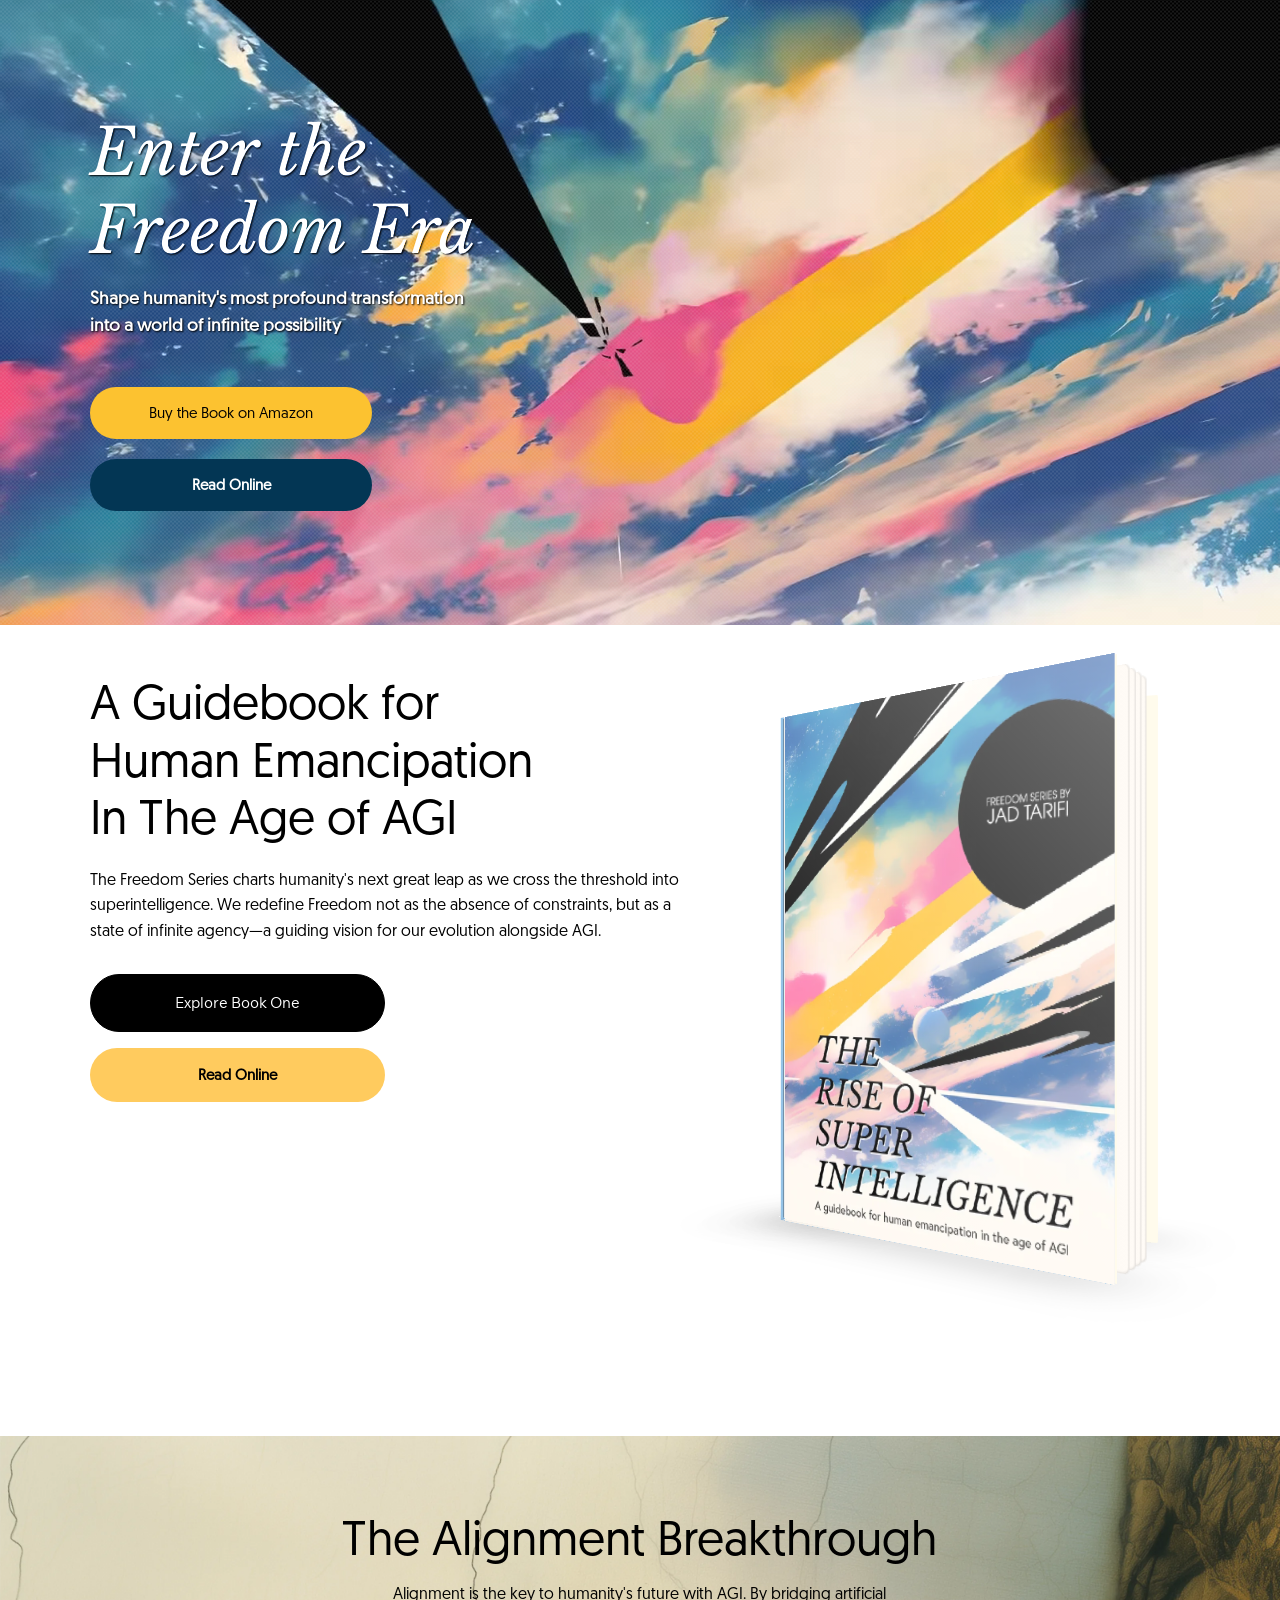
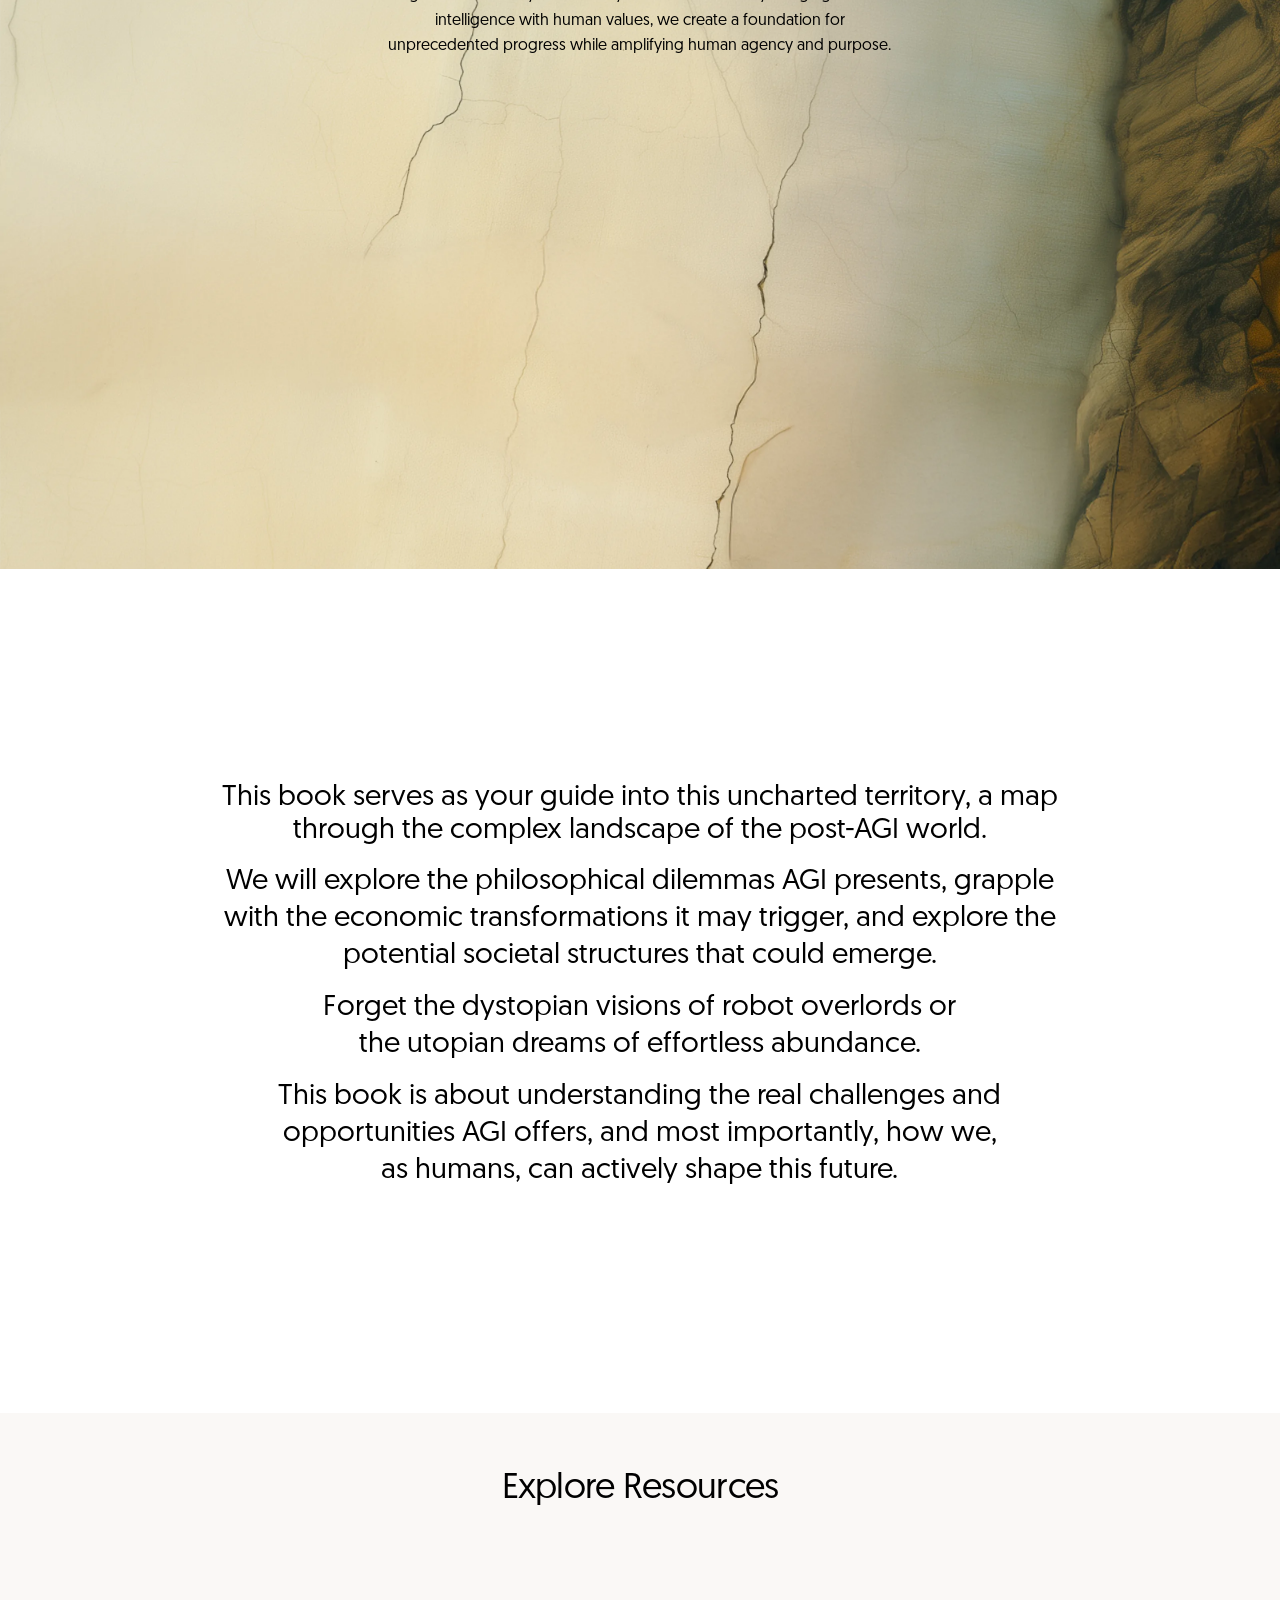
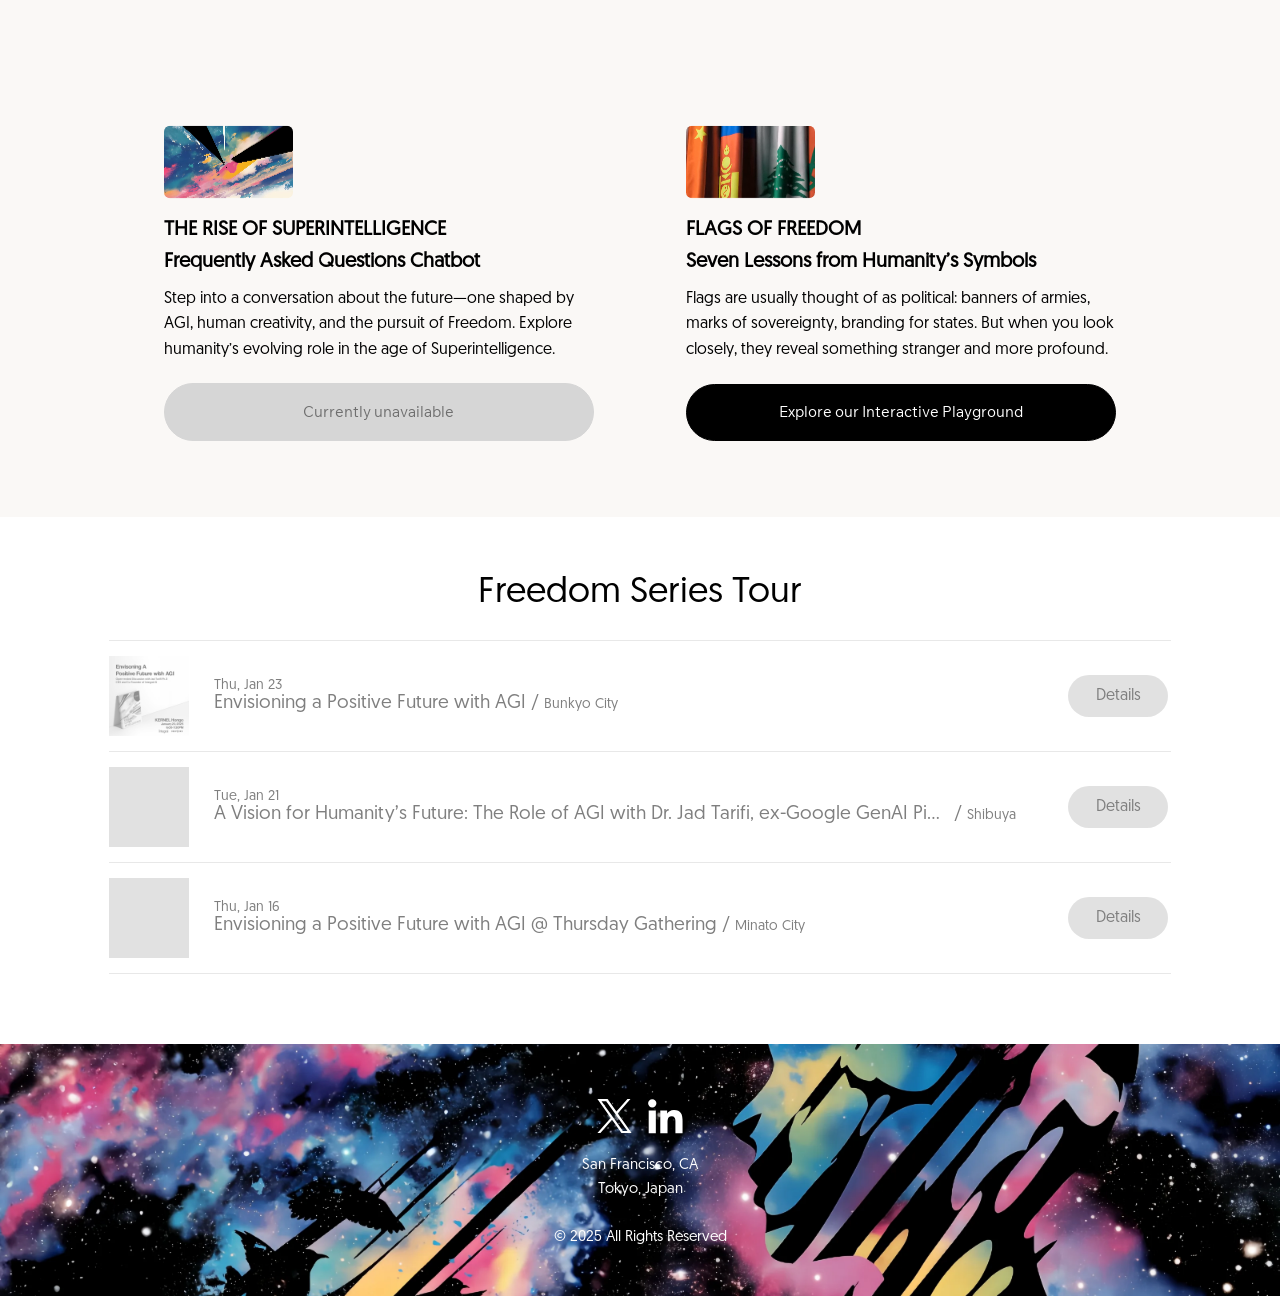
==== commit 00d90957: "Swap in the gold robot hand img/robot-hand-2.webp replaces img/robot-hand.webp, placed the same way " ====
--- a/index.html
+++ b/index.html
@@ -6459,7 +6459,7 @@
 Human Emancipation<br class="wixui-rich-text__text"/>
 In The Age of AGI</span></h2></div><!--/$--><!--$--><div class="N8MGzv _v6ohL AWXfZq PO9MfV comp-m46s5doh wixui-rich-text" data-testid="richTextElement" id="comp-m46s5doh"><p class="font_7 wixui-rich-text__text">The Freedom Series charts humanity's next great leap as we cross the threshold into superintelligence. We redefine Freedom not as the absence of constraints, but as a state of infinite agency—a guiding vision for our evolution alongside AGI.</p></div><!--/$--><!--$--><div aria-disabled="false" class="comp-m46s5dol lIkFMb" id="comp-m46s5dol"><a aria-disabled="false" aria-label="Explore Book One" class="PoVCDy wixui-button ZhVEJq" data-testid="linkElement" href="riseofsi/" target="_blank"><span class="Gf1CuA wixui-button__label">Explore Book One</span></a></div><!--/$--><!--$--><div aria-disabled="false" class="comp-mj14h44i lIkFMb" id="comp-mj14h44i"><a aria-disabled="false" aria-label="Read Online" class="PoVCDy wixui-button ZhVEJq" data-testid="linkElement" href="theriseofsuperintelligence/" target="_self"><span class="Gf1CuA wixui-button__label">Read Online</span></a></div><!--/$--></div><!--/$--></div></div><!--/$--></div></section><!--/$--><!--$--><section class="ke5pl1 comp-m4ew8cwo wixui-section fwXYgt" data-block-level-container="Section" data-testid="section-container" id="comp-m4ew8cwo" tabindex="-1"><div class="QG9w8P" data-hook="bgLayers" data-motion-part="BG_LAYER comp-m4ew8cwo" id="bgLayers_comp-m4ew8cwo"><div class="LNYVZi ayCf9D" data-testid="colorUnderlay"></div><div class="ROWgFb" data-motion-part="BG_MEDIA comp-m4ew8cwo" id="bgMedia_comp-m4ew8cwo"></div></div><div class="comp-m4ew8cwo-container max-width-container" data-testid="responsive-container-content" role="group"><!--$--><div class="HFEOE3 NaeT1r comp-m4ew8czi wixui-box" dir="ltr" id="comp-m4ew8czi" role=""><div aria-hidden="true" class="jdJeEr NYfD3h inner-box wixui-box"></div><div class="comp-m4ew8czi-container" data-testid="responsive-container-content" role="group"><!--$--><div class="O5G82F comp-m4ew8czt" id="comp-m4ew8czt"><iframe allowtransparency="true" loading="lazy" scrolling="no" src="book.html" style="display:block;width:100%;height:100%;border:0;background:transparent;color-scheme:light" title="The Rise of Superintelligence, 3D book"></iframe></div><!--/$--></div></div><!--/$--></div></section><!--/$--><!--$--><section c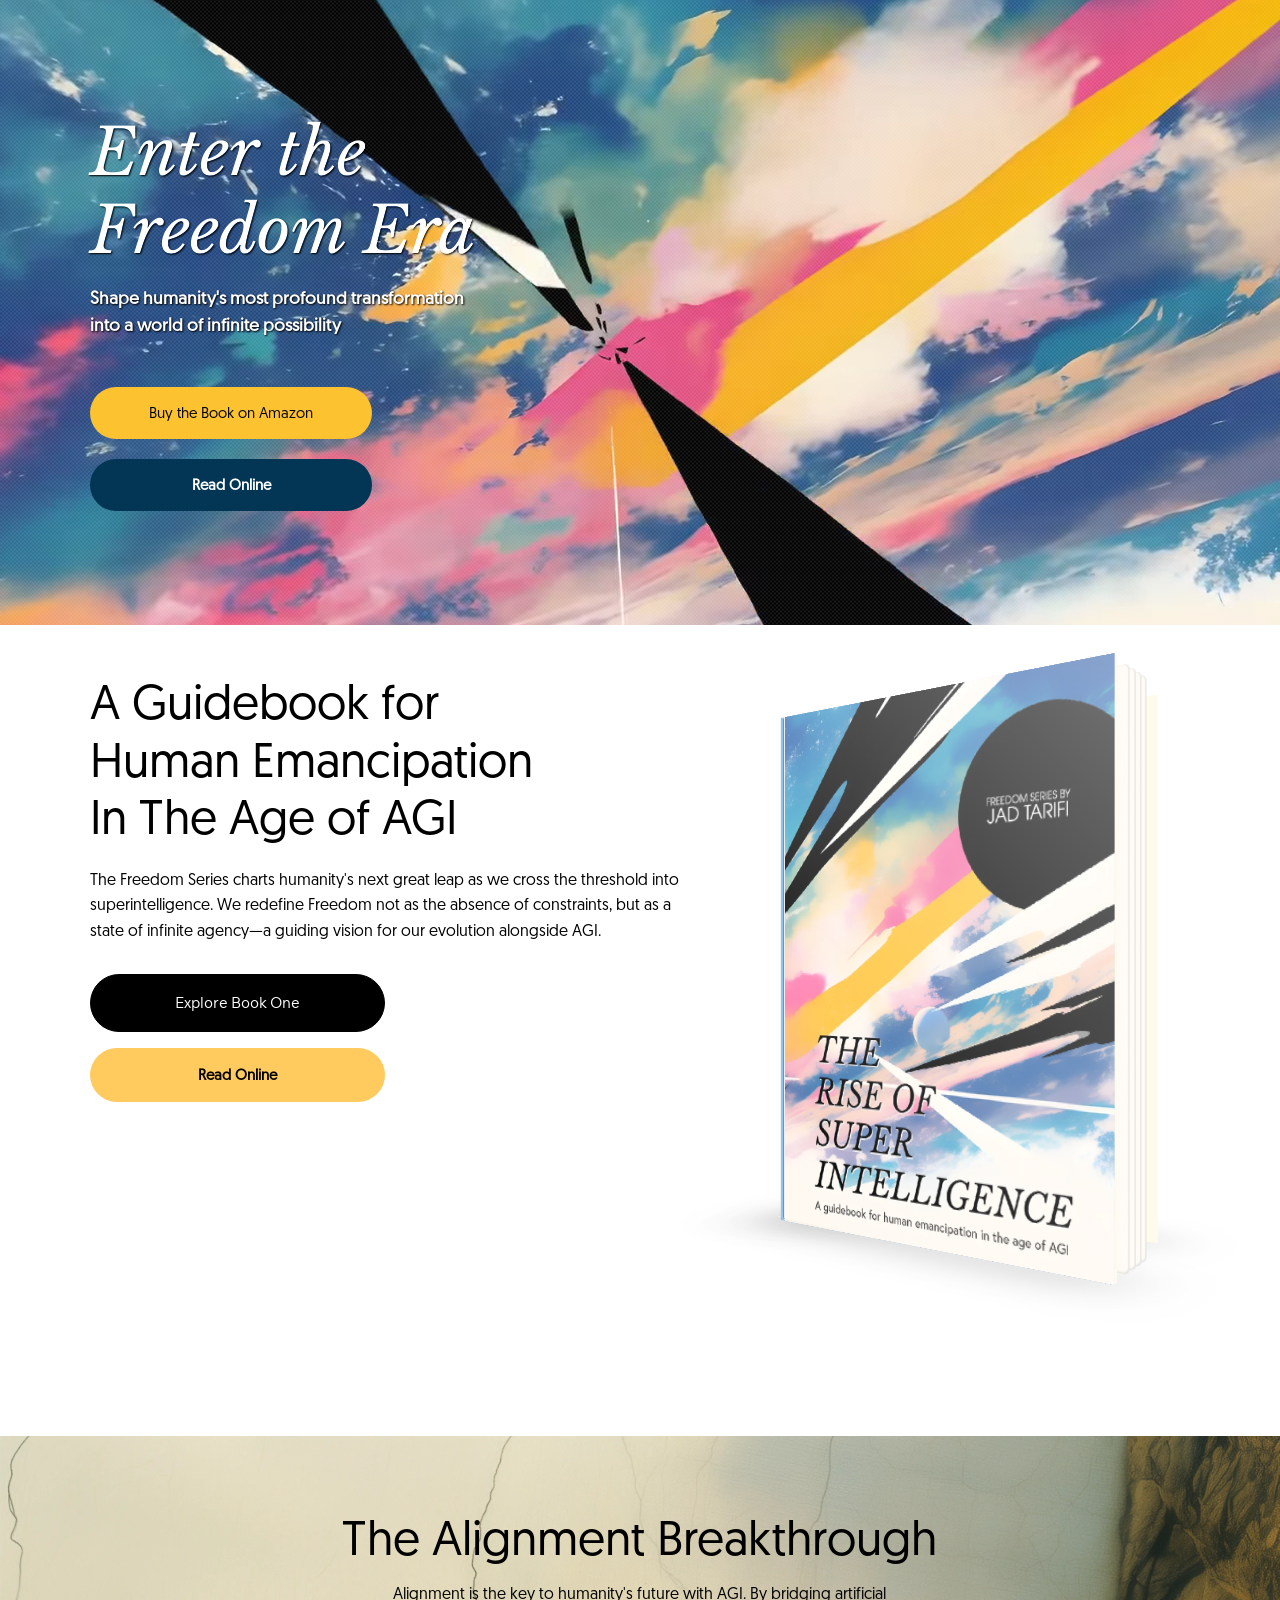
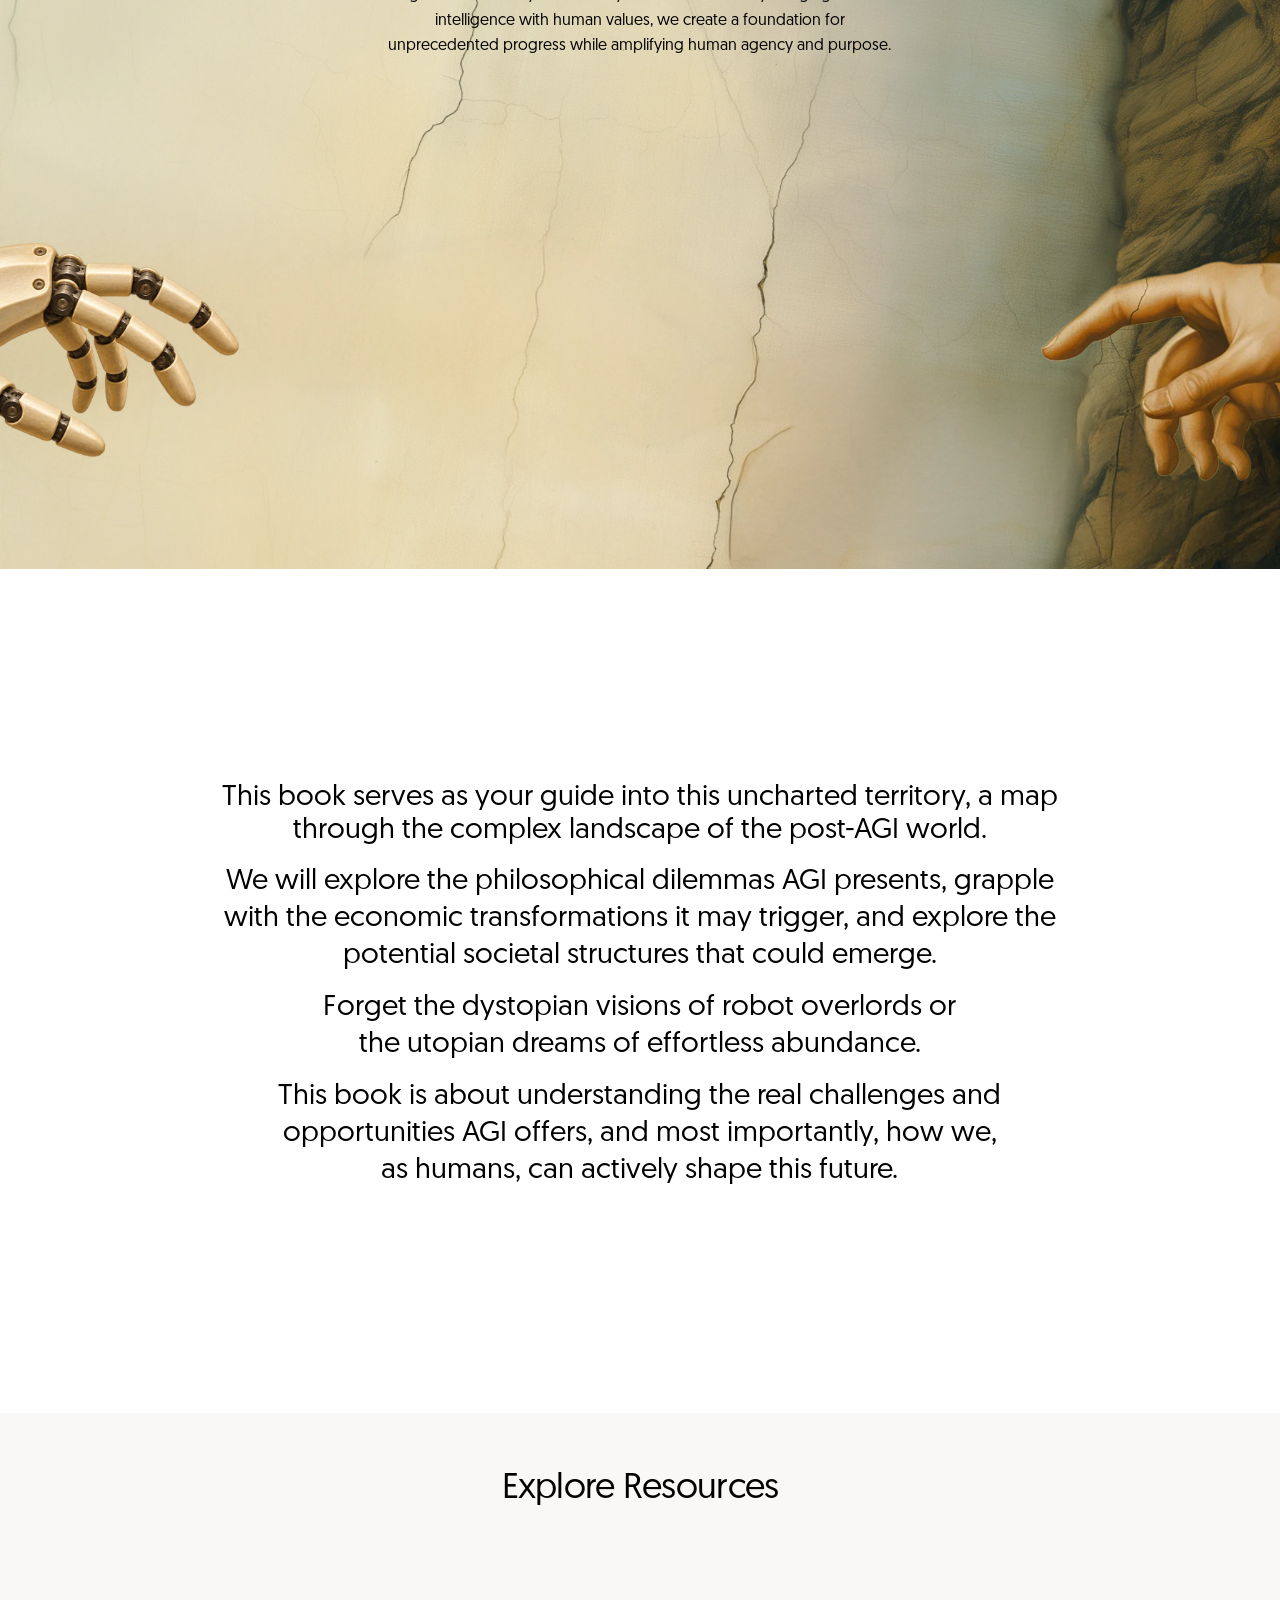
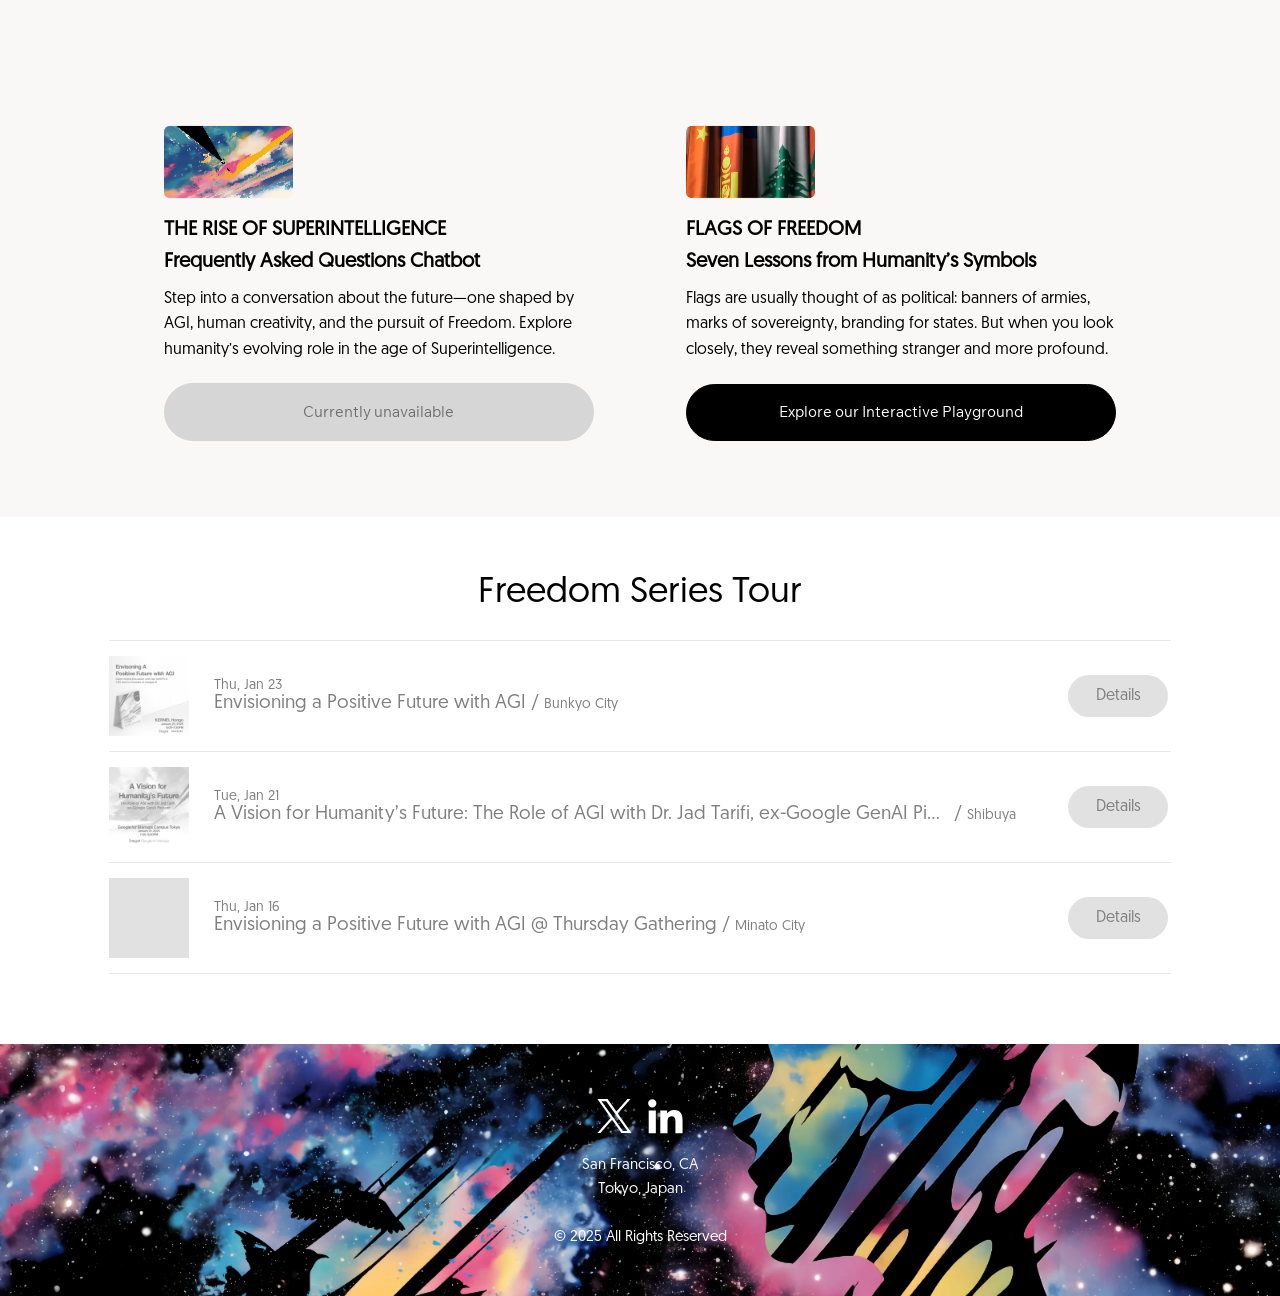
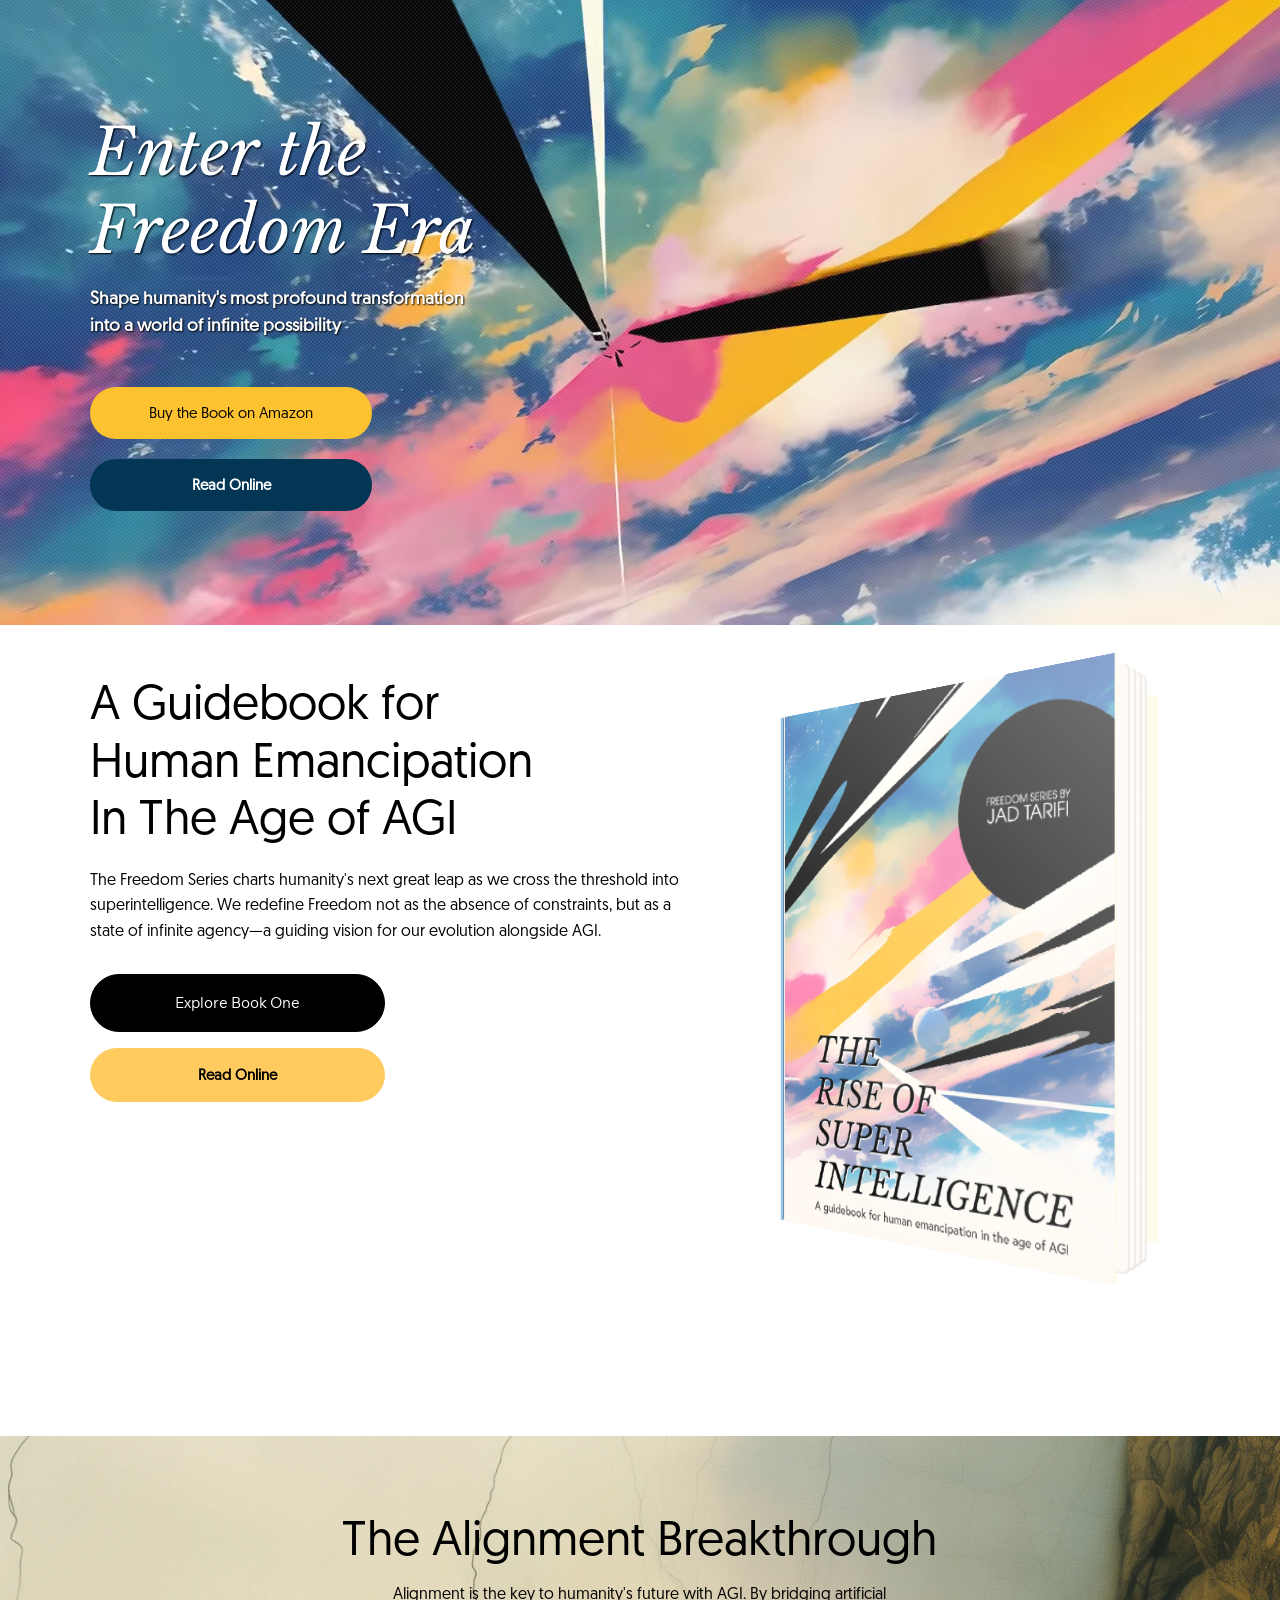
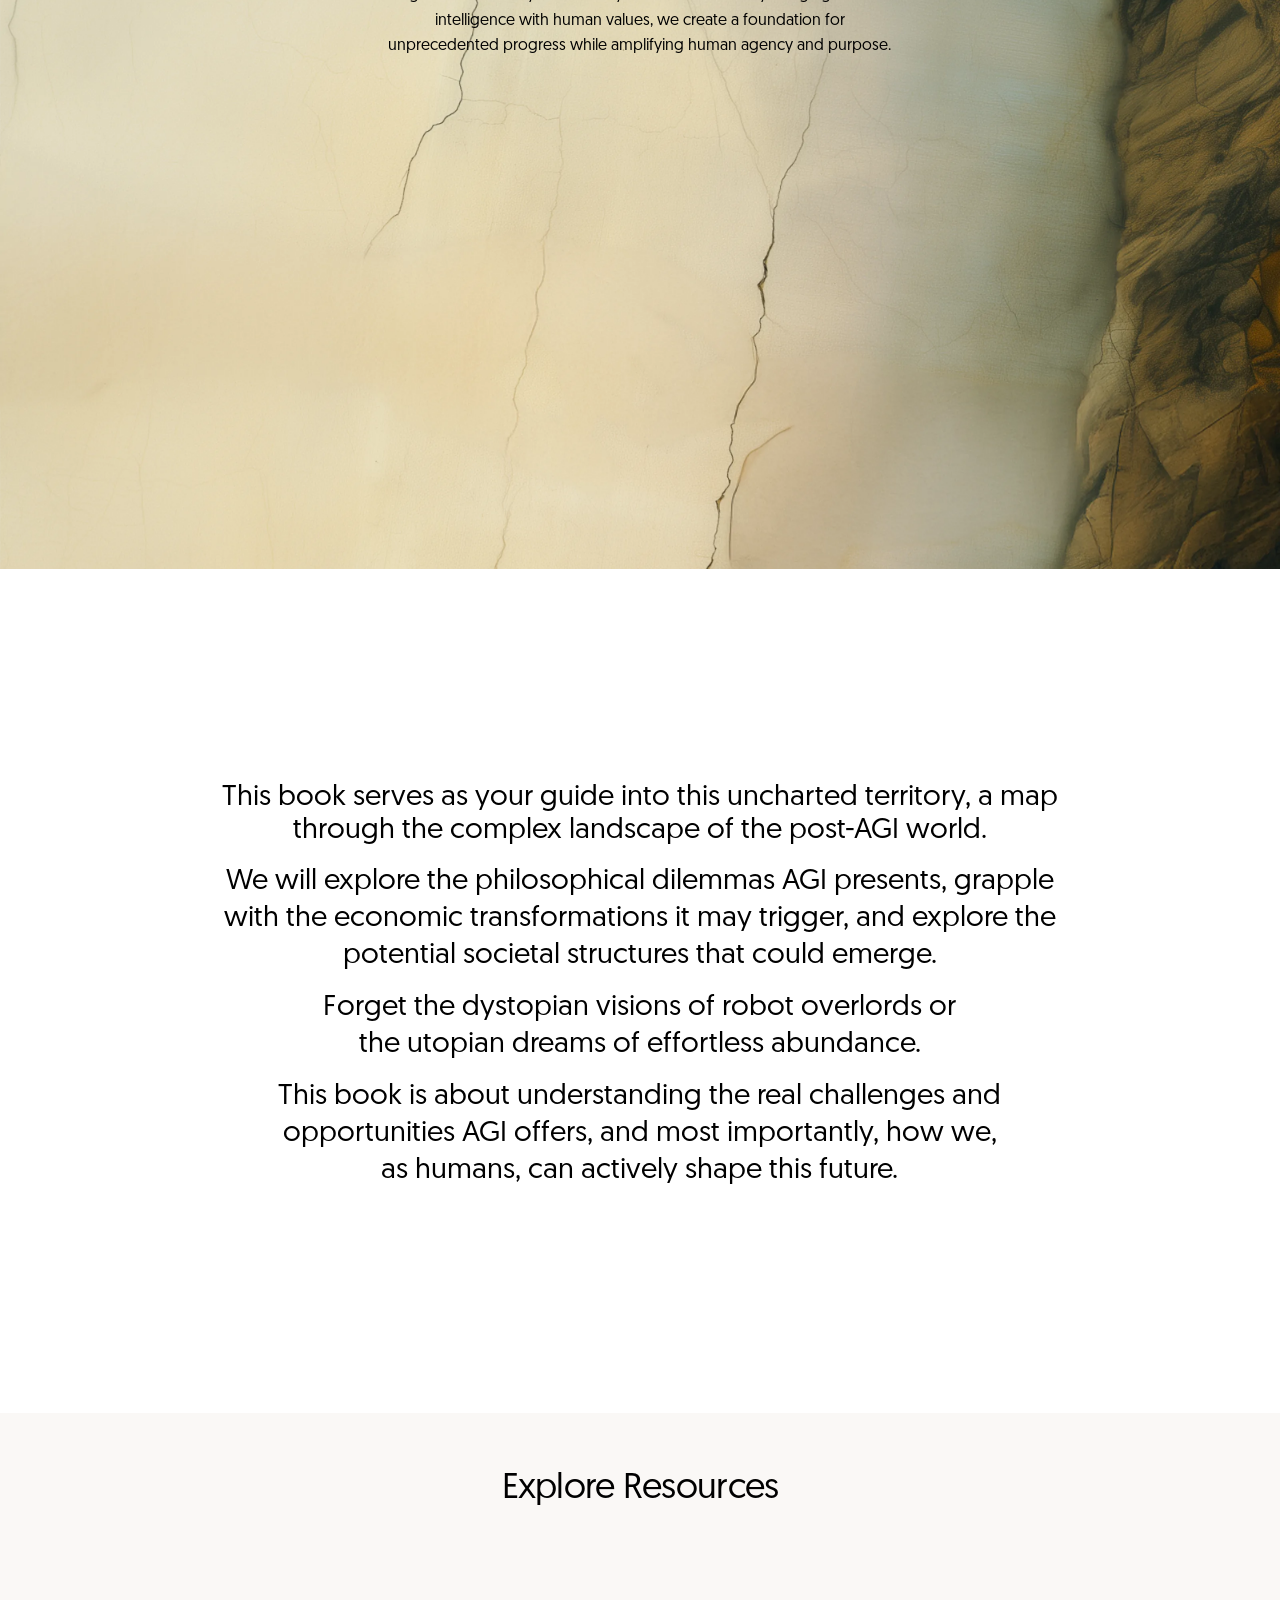
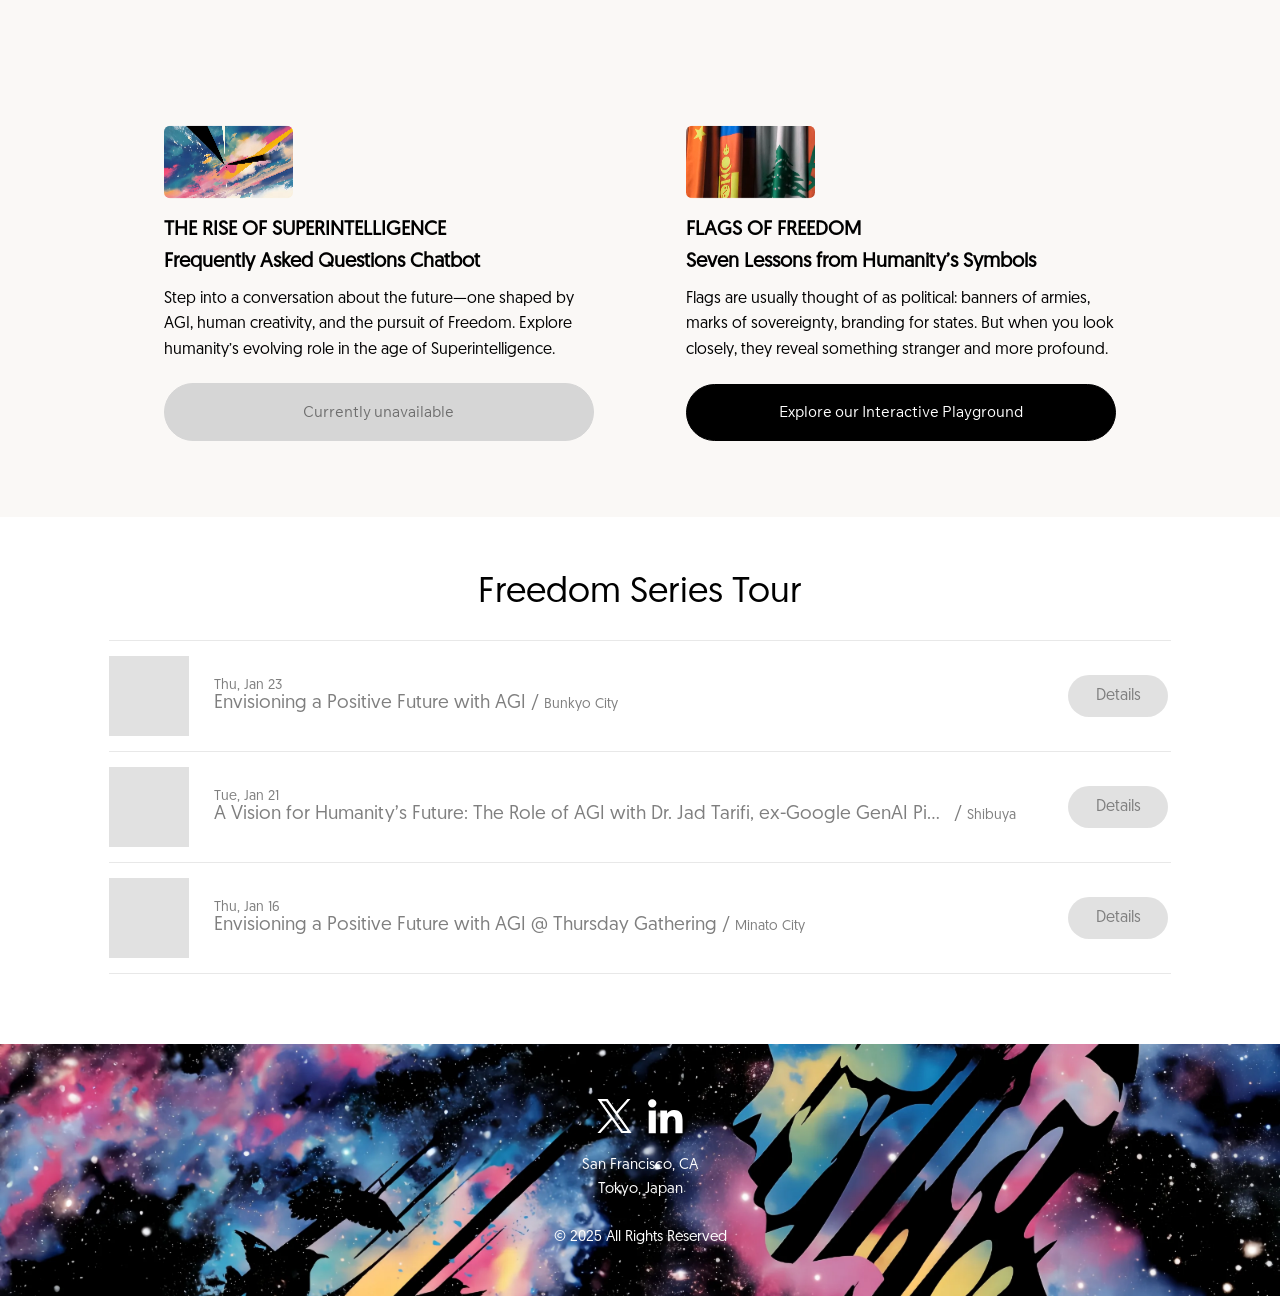
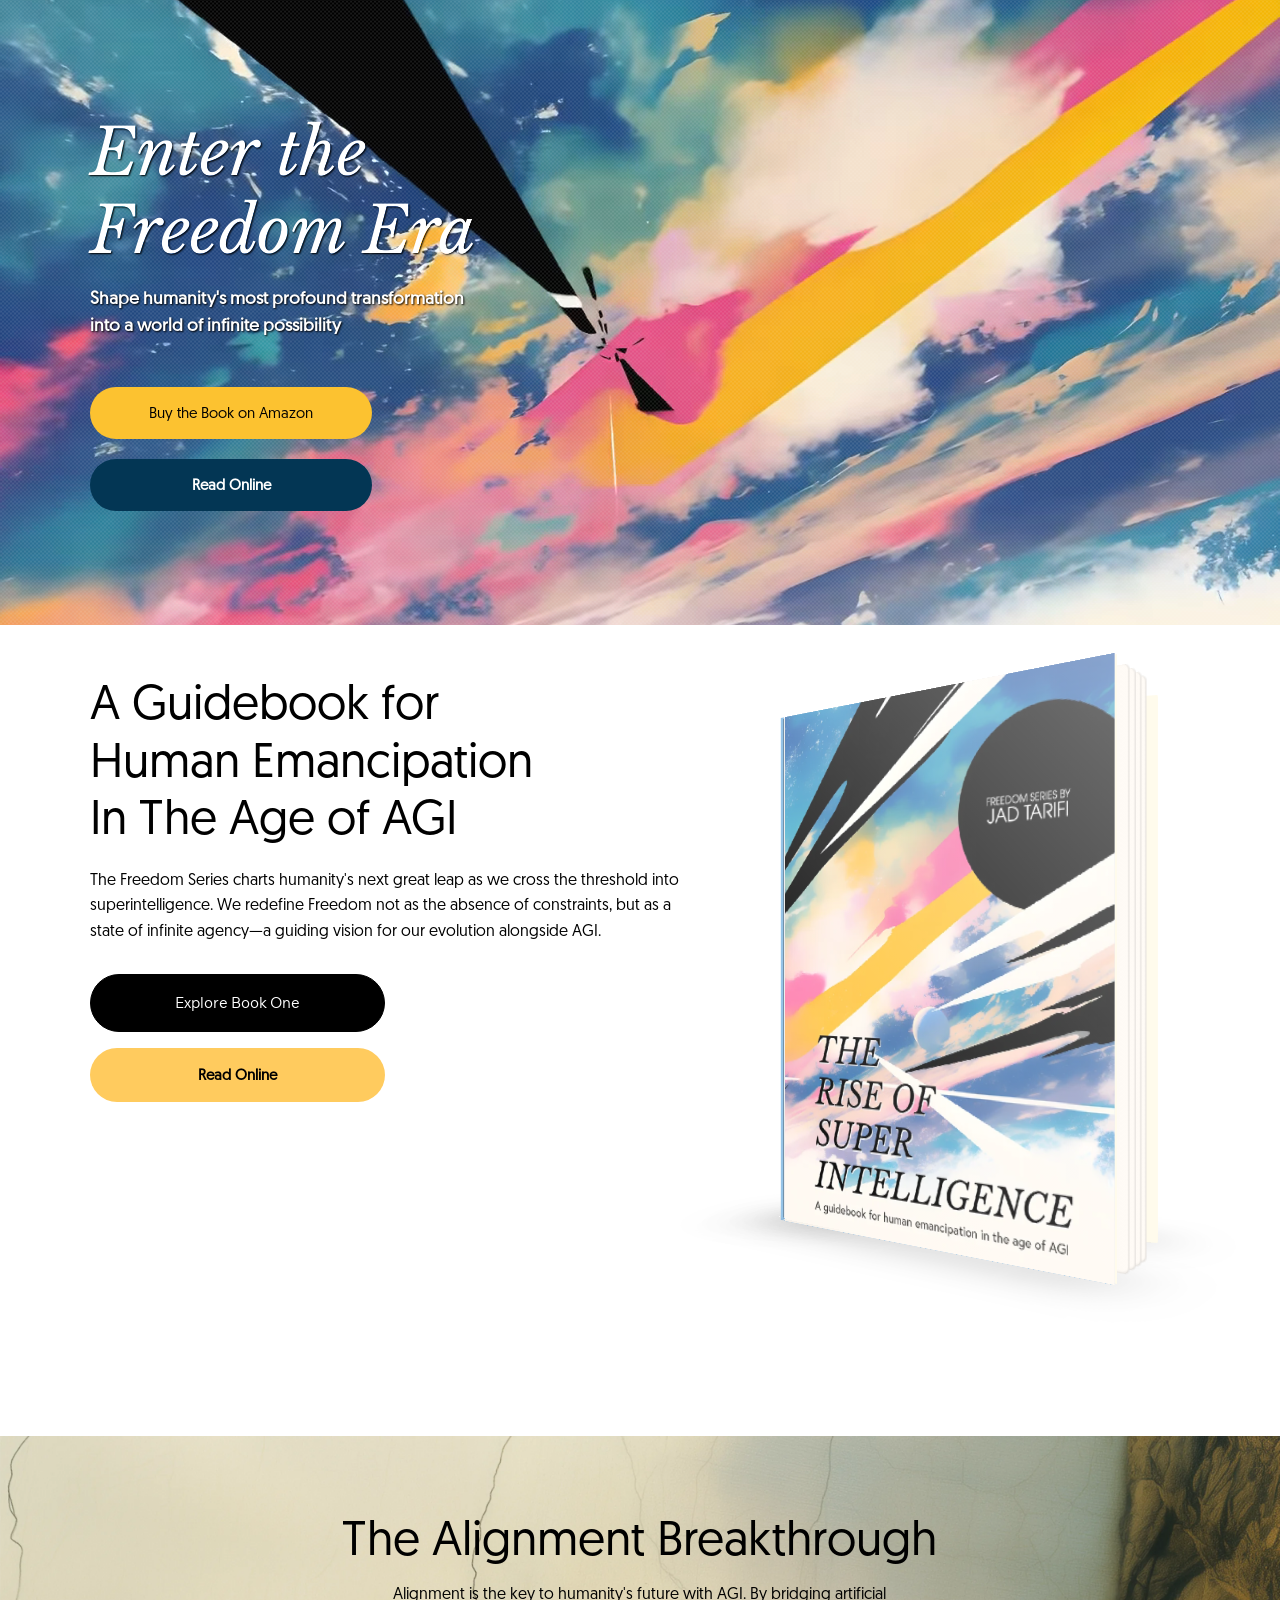
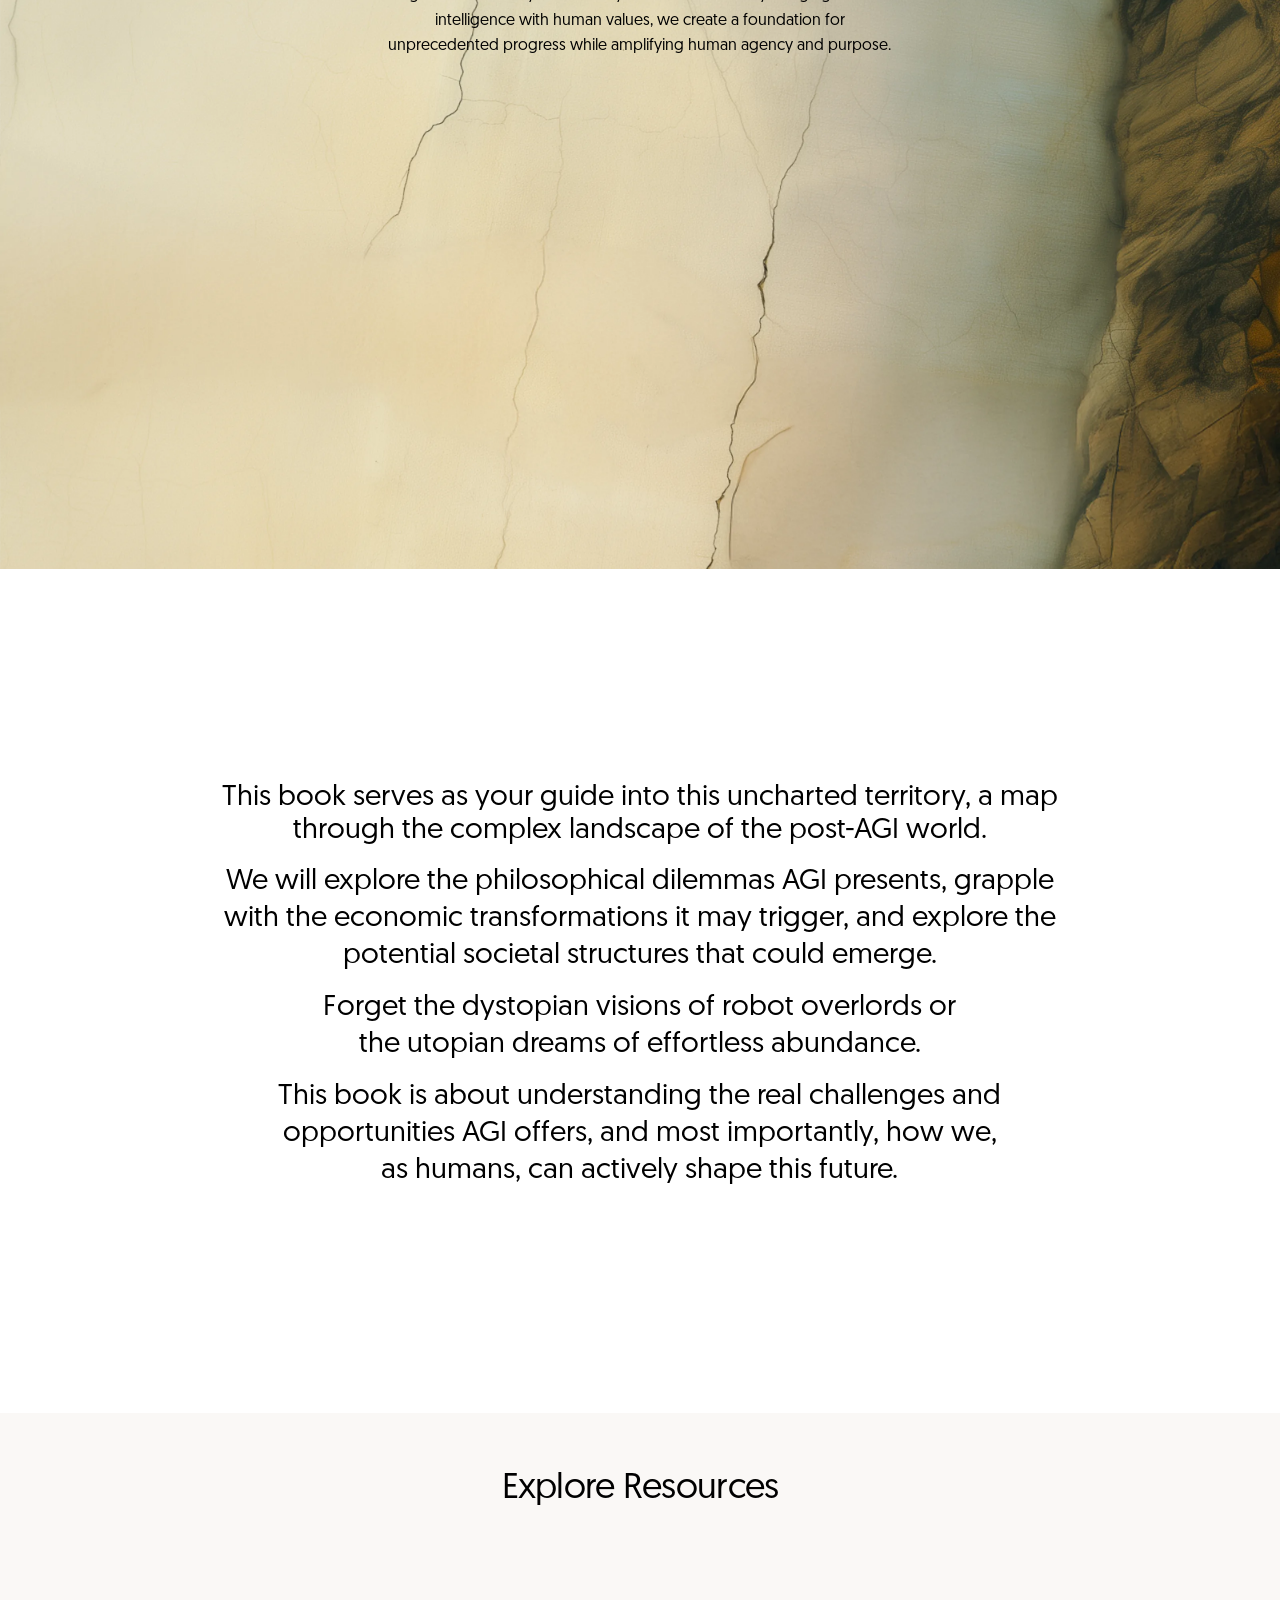
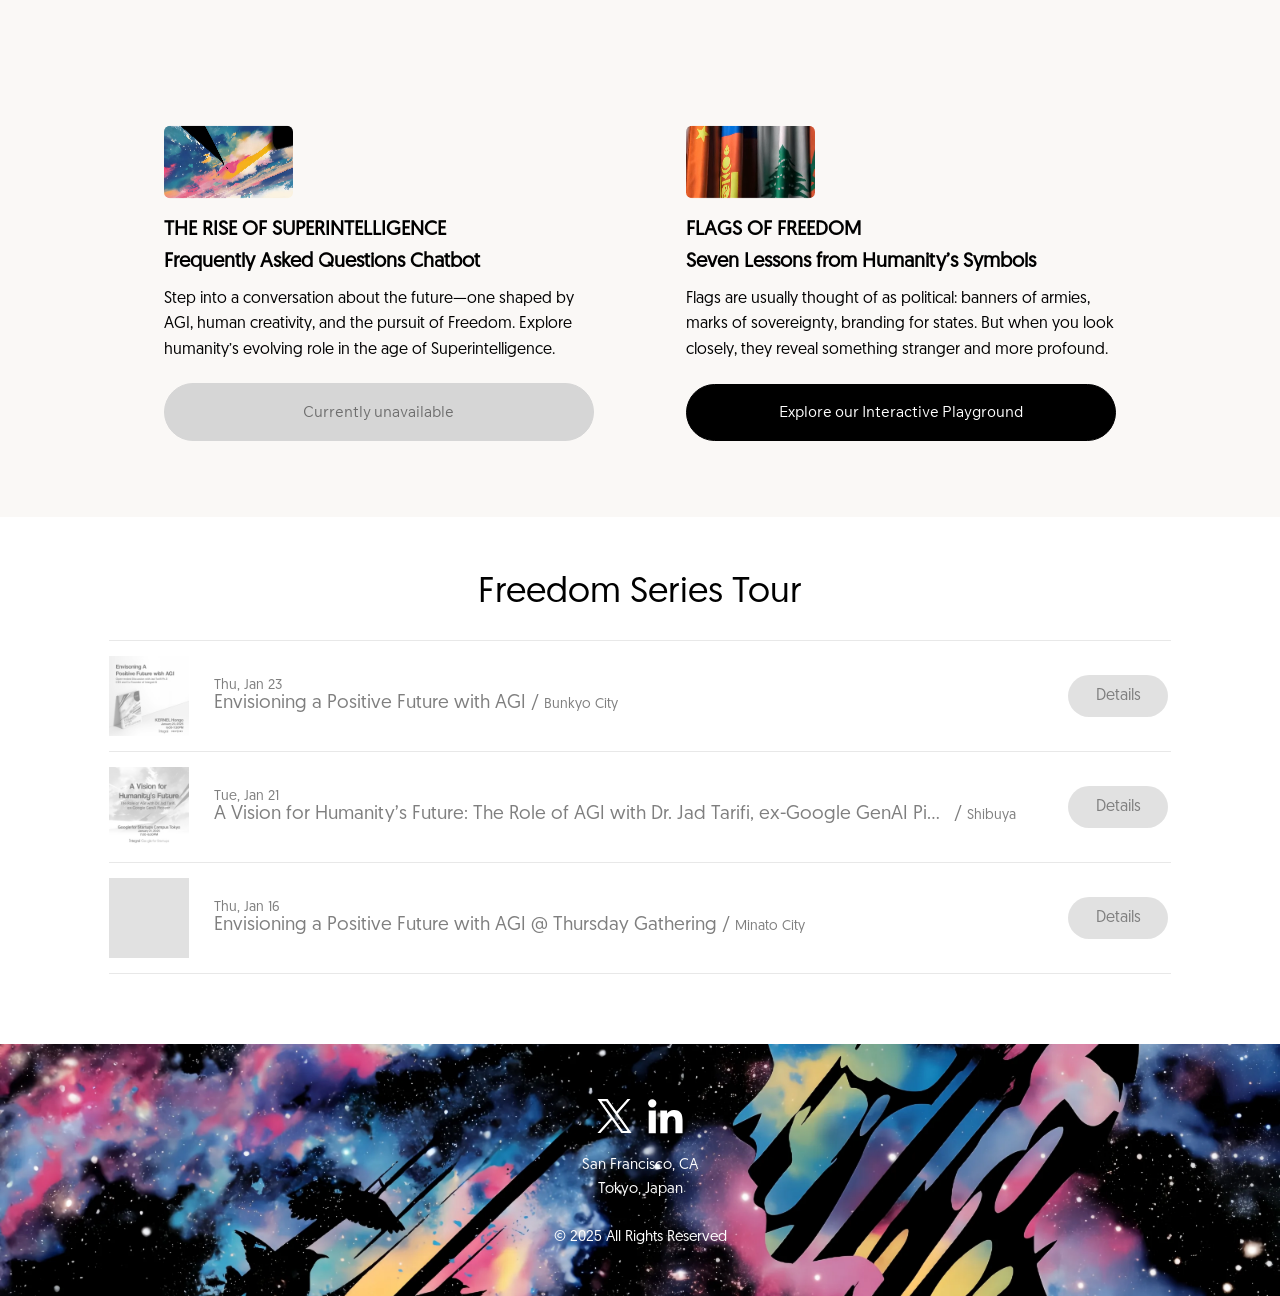
